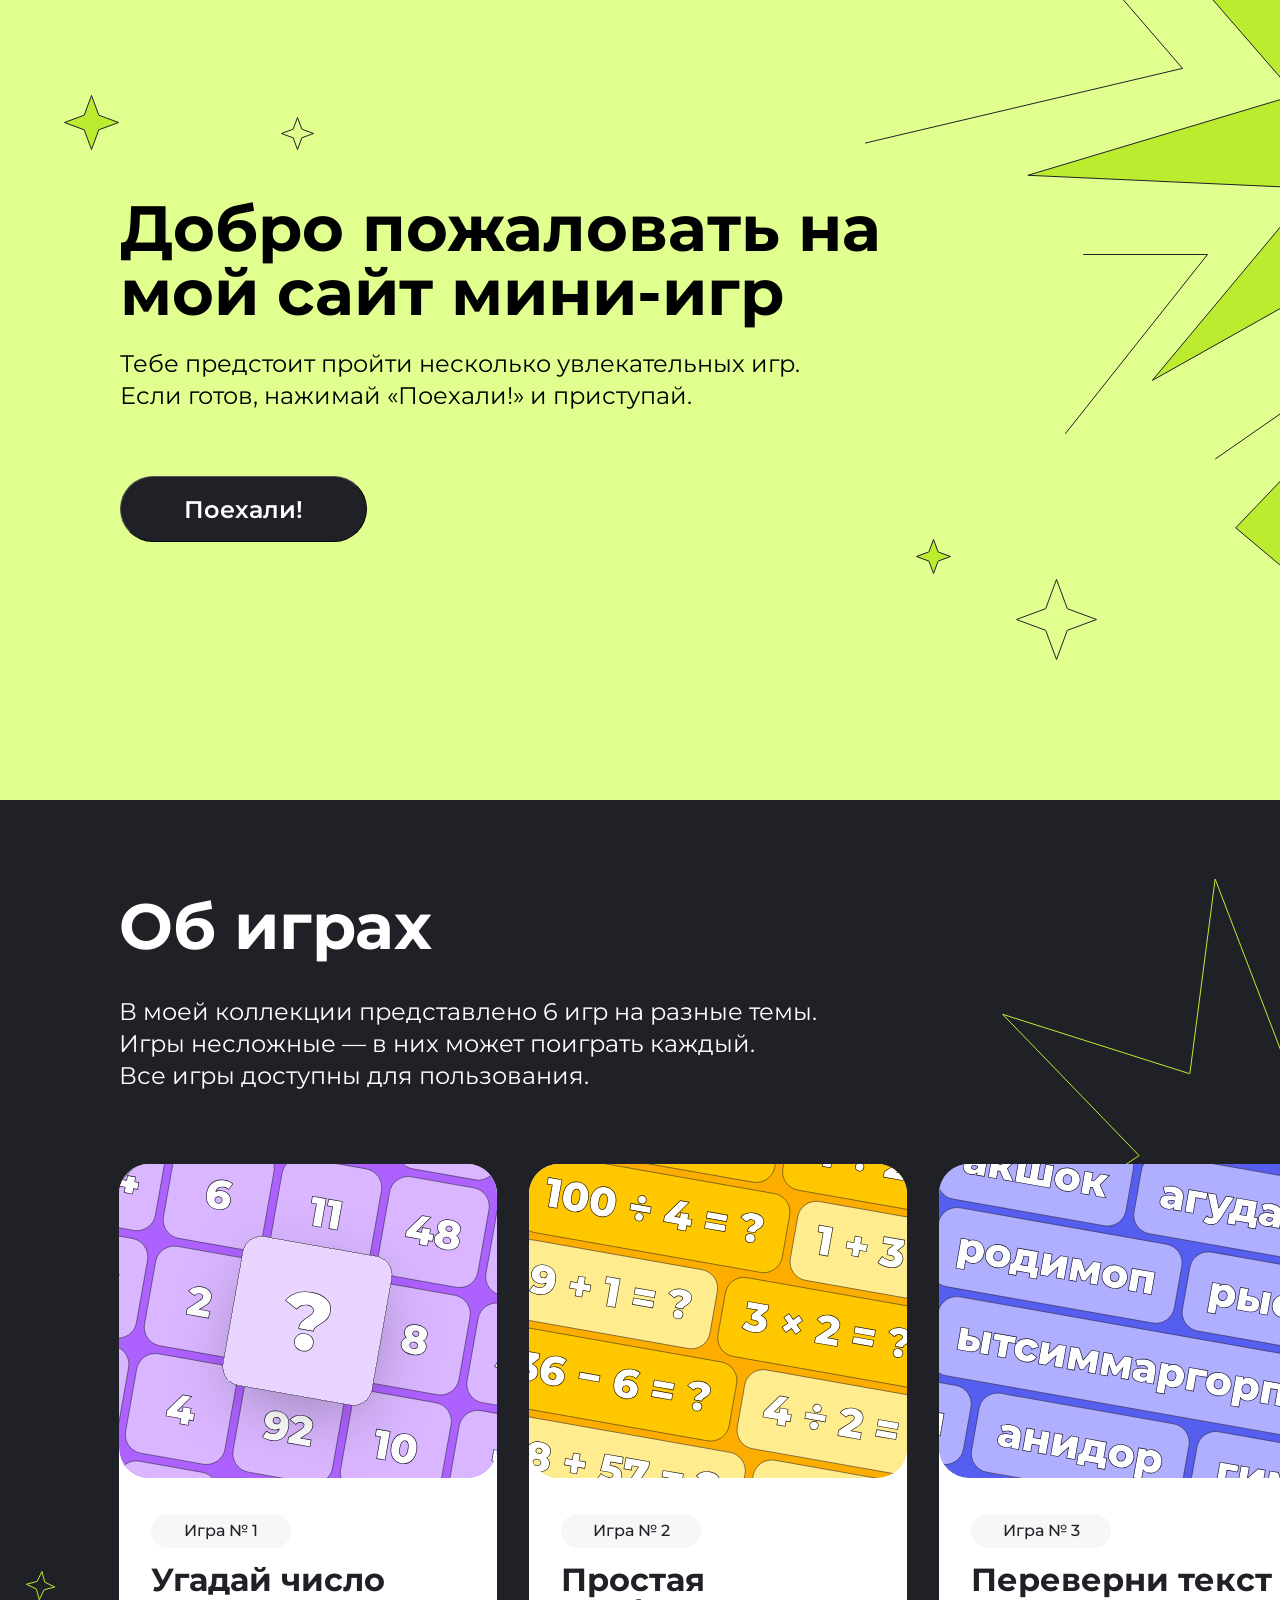
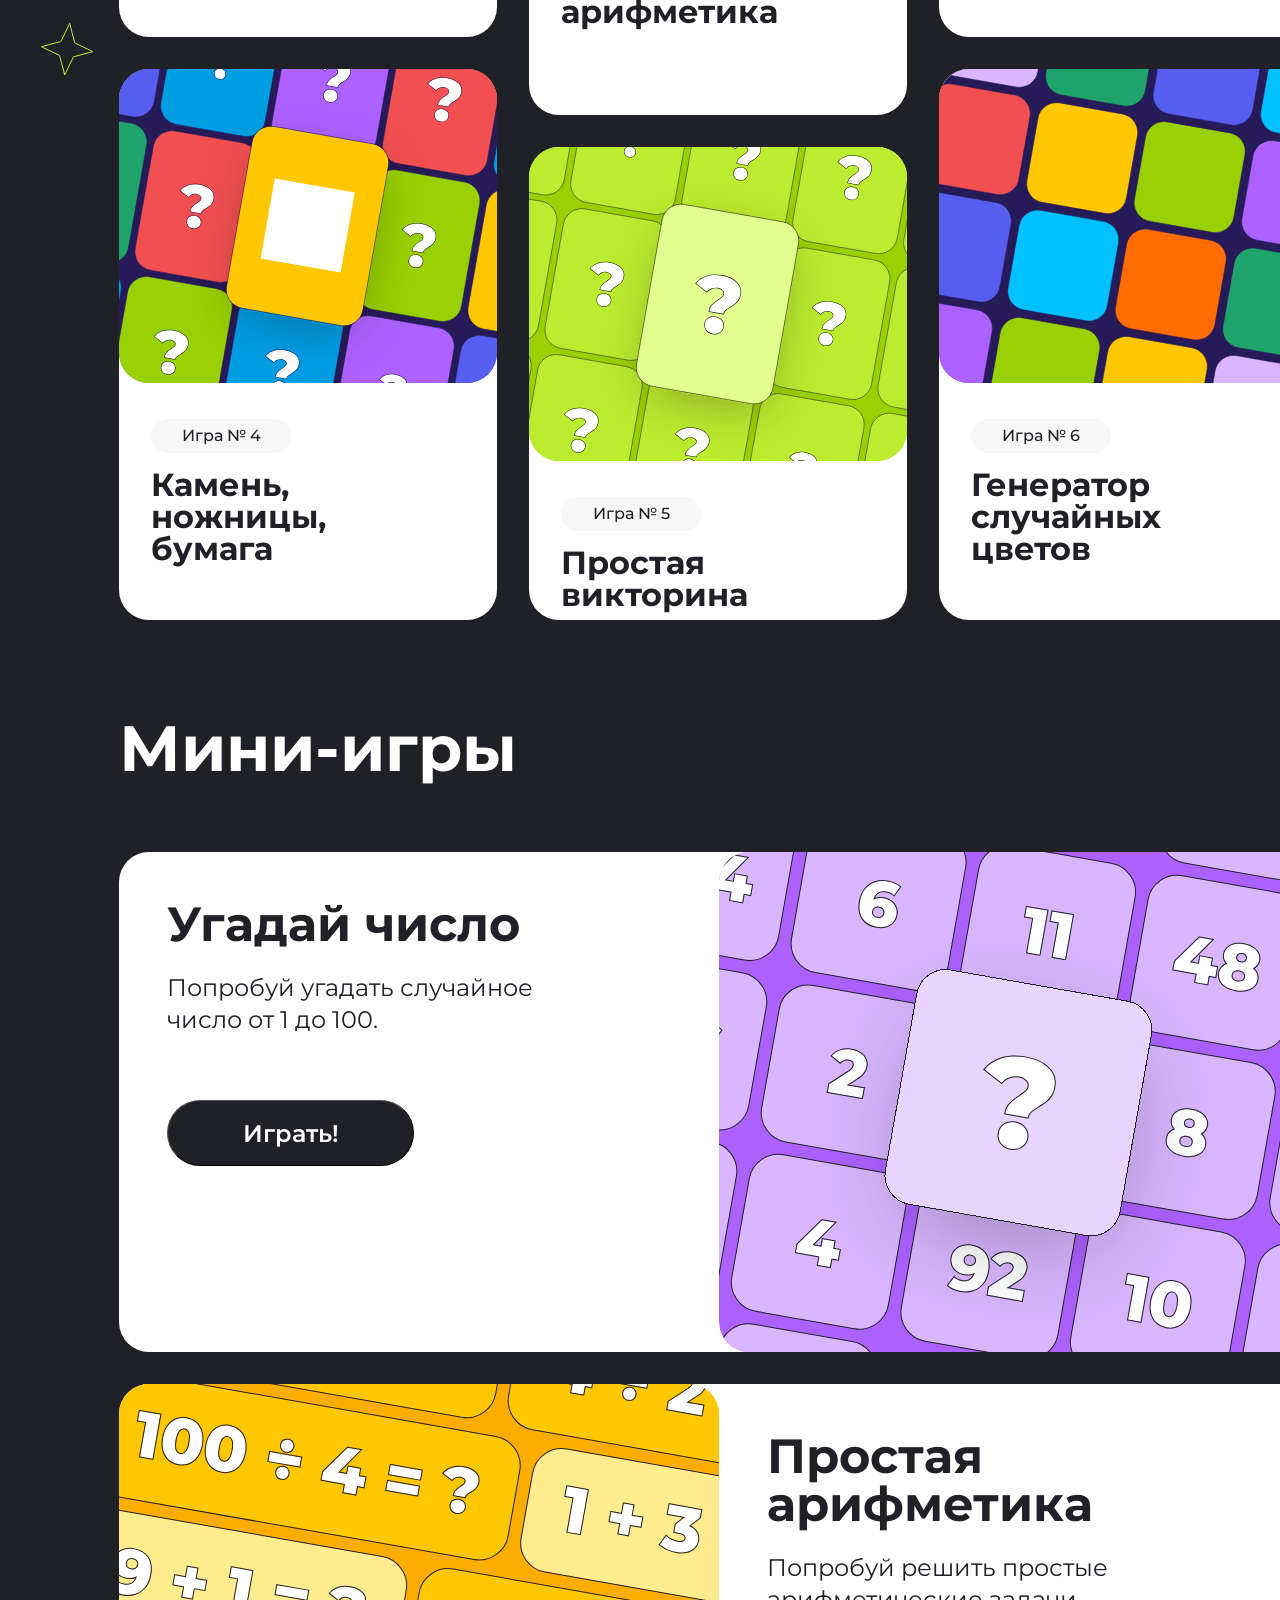
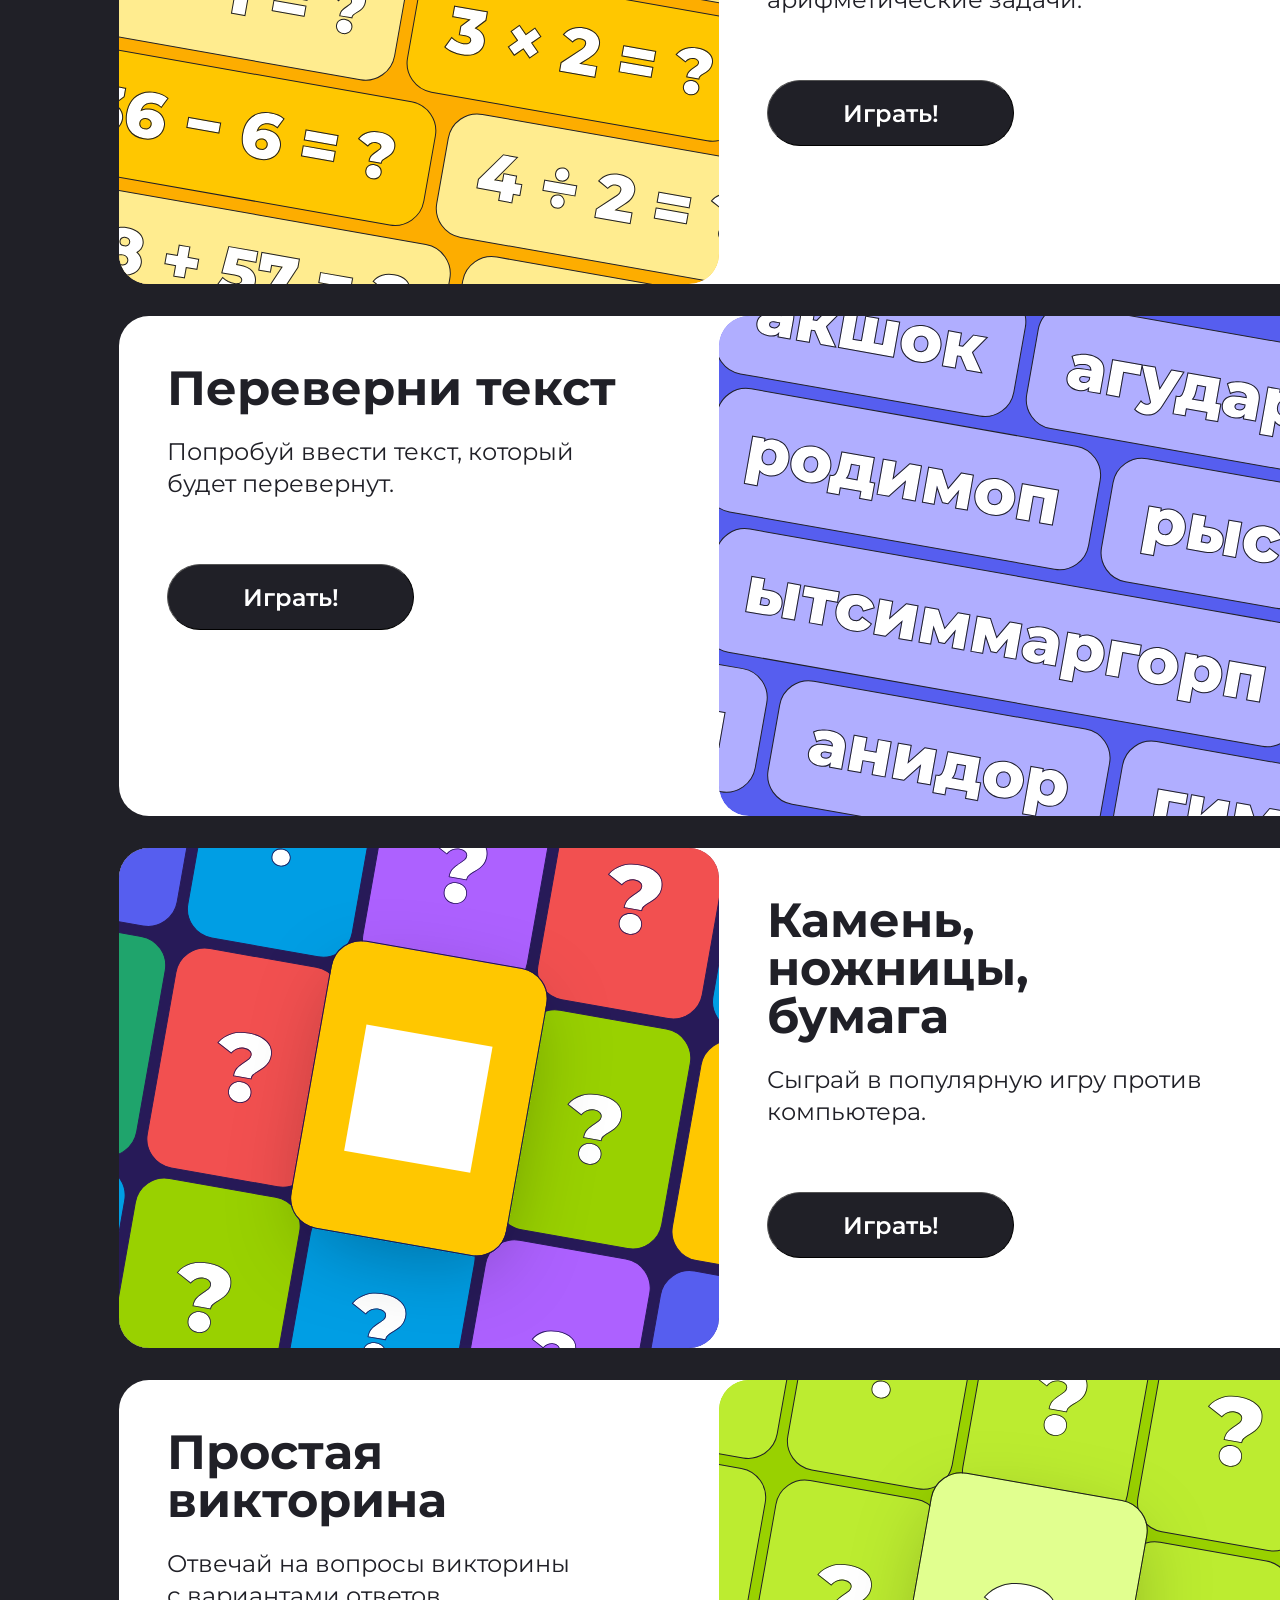
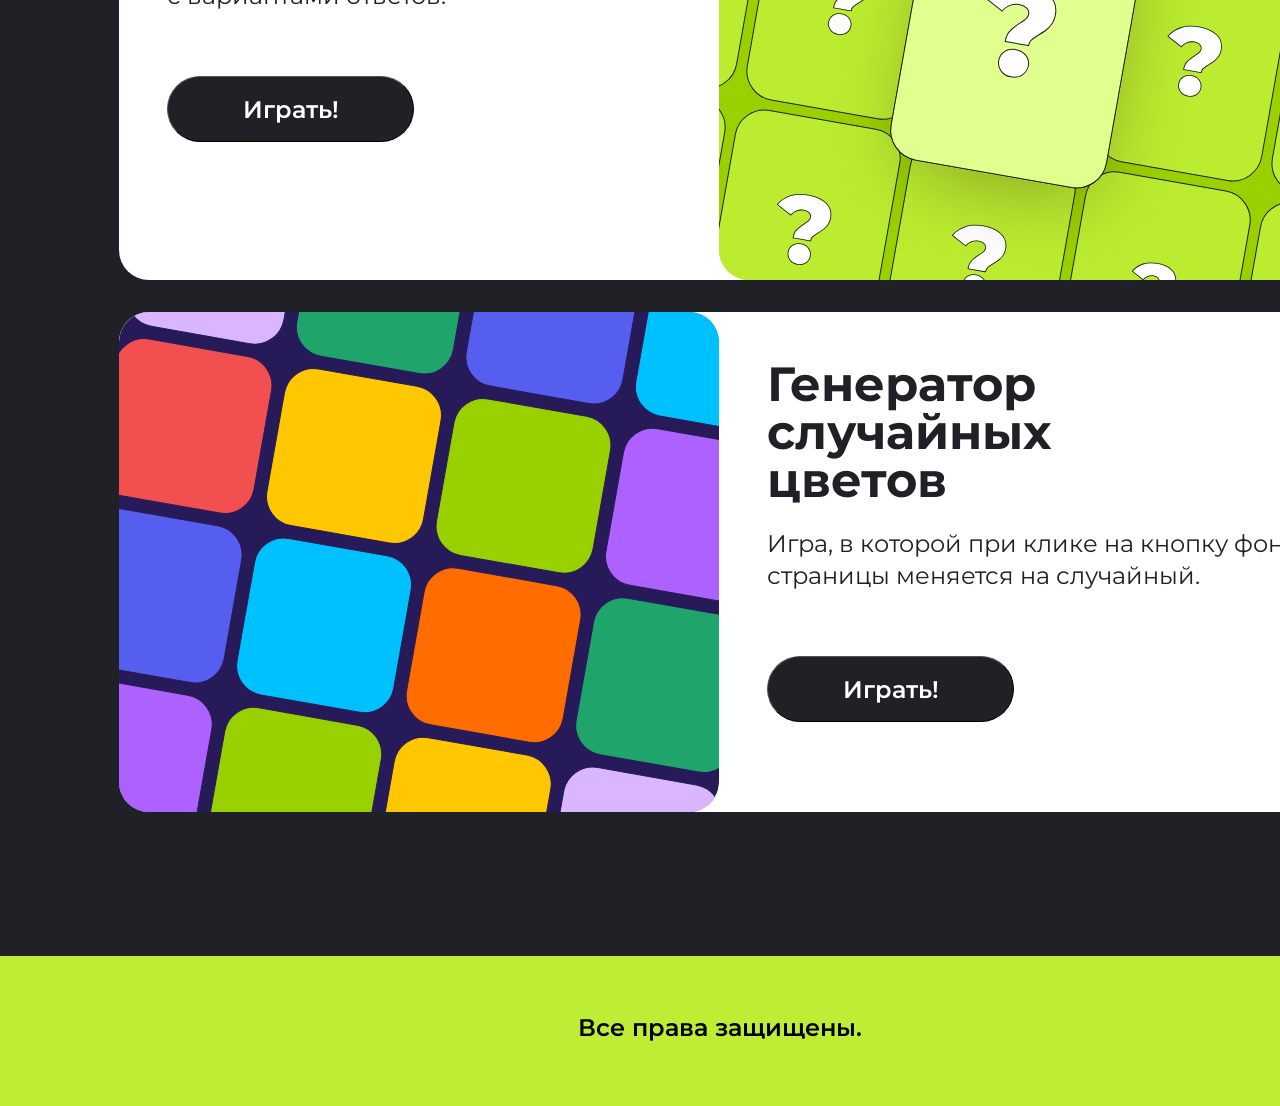
==== index.html @ 979ec24c "игры" ====
<!DOCTYPE html>
<html lang="en">

<head>
    <meta charset="UTF-8">
    <meta name="viewport" content="width=device-width, initial-scale=1.0">
    <title>Homework</title>
    <link rel="stylesheet" href="style.css">
    <link rel="preconnect" href="https://fonts.googleapis.com">
    <link rel="preconnect" href="https://fonts.gstatic.com" crossorigin>
    <link href="https://fonts.googleapis.com/css2?family=Montserrat:ital,wght@0,100..900;1,100..900&display=swap"
        rel="stylesheet">
</head>

<body>
    <section class="header">
        <article class="header__stars">
            <svg style="padding-left: 63px; padding-top: 94px;" width="57" height="57" viewBox="0 0 57 57" fill="none"
                xmlns="http://www.w3.org/2000/svg">
                <path
                    d="M35.7285 20.9756L35.8086 21.1914L36.0244 21.2715L55.5586 28.5L36.0244 35.7285L35.8086 35.8086L35.7285 36.0244L28.5 55.5586L21.2715 36.0244L21.1914 35.8086L20.9756 35.7285L1.44043 28.5L20.9756 21.2715L21.1914 21.1914L21.2715 20.9756L28.5 1.44043L35.7285 20.9756Z"
                    fill="#BCEC30" stroke="#202027" />
            </svg>

            <svg style="padding-top: 69px; padding-left: 156px;" width="35" height="35" viewBox="0 0 35 35" fill="none"
                xmlns="http://www.w3.org/2000/svg">
                <path
                    d="M21.7578 12.9473L21.8379 13.1621L22.0527 13.2422L33.5586 17.5L22.0527 21.7578L21.8379 21.8379L21.7578 22.0527L17.5 33.5586L13.2422 22.0527L13.1621 21.8379L12.9473 21.7578L1.44043 17.5L12.9473 13.2422L13.1621 13.1621L13.2422 12.9473L17.5 1.44043L21.7578 12.9473Z"
                    stroke="#202027" />
            </svg>

            <svg style="position:absolute; margin-top: -10px; margin-left: 550px;" width="319" height="154"
                viewBox="0 0 319 154" fill="none" xmlns="http://www.w3.org/2000/svg">
                <path d="M241.293 -10L317.5 78.3799L0.5 153" stroke="#202027" stroke-linecap="round" />
            </svg>

            <svg style="position: absolute; margin-left: 710px;" width="413" height="528" viewBox="0 0 413 528"
                fill="none" xmlns="http://www.w3.org/2000/svg">
                <path
                    d="M533.96 48.4061C543.388 51.031 805.793 161.965 805.793 161.965L527.388 191.848L703.271 417.66L455.314 263.412L430.049 524.856L360.161 249.531L127.215 380.493L287.683 188.266L2.90706 175.289L270.58 95.0267L71.6813 -134.041L351.313 -2.49639L415.308 -256.31L444.045 -1.9517L698.758 -177.398L533.96 48.4061Z"
                    fill="#BCEC30" stroke="#202027" stroke-miterlimit="10" stroke-linecap="round" />
            </svg>

            <svg style="position: absolute; margin-left: 750px; margin-top: 254px;" width="144" height="180"
                viewBox="0 0 144 180" fill="none" xmlns="http://www.w3.org/2000/svg">
                <path d="M18.5824 0.5H142.5L0.5 179.5" stroke="#202027" stroke-linecap="round" />
            </svg>

            <svg style="position: absolute; margin-top: 379px; margin-left: 900px;" width="216" height="420"
                viewBox="0 0 216 420" fill="none" xmlns="http://www.w3.org/2000/svg">
                <path d="M0.5 79.8677L114.26 0.822235L220.382 418.822" stroke="#202027" stroke-linecap="round" />
            </svg>

            <svg style="position: absolute; margin-top: 468px; margin-left: 920px;" width="82" height="129"
                viewBox="0 0 82 129" fill="none" xmlns="http://www.w3.org/2000/svg">
                <path d="M56.8884 1.04858L0.729492 59.8133L80.7295 127.049L56.8884 1.04858Z" fill="#BCEC30"
                    stroke="#202027" stroke-linecap="round" />
            </svg>

            <svg style="position: absolute; margin-top: 538px; margin-left: 600px;" width="37" height="37"
                viewBox="0 0 37 37" fill="none" xmlns="http://www.w3.org/2000/svg">
                <path
                    d="M23.0273 13.6768L23.1074 13.8926L23.3232 13.9727L35.5586 18.5L23.3232 23.0273L23.1074 23.1074L23.0273 23.3232L18.5 35.5586L13.9727 23.3232L13.8926 23.1074L13.6768 23.0273L1.44043 18.5L13.6768 13.9727L13.8926 13.8926L13.9727 13.6768L18.5 1.44043L23.0273 13.6768Z"
                    fill="#BCEC30" stroke="#202027" />
            </svg>

            <svg style="position: absolute; margin-top: 578px; margin-left: 700px;" width="83" height="83"
                viewBox="0 0 83 83" fill="none" xmlns="http://www.w3.org/2000/svg">
                <path
                    d="M52.2402 30.4648L52.3193 30.6807L52.5352 30.7598L81.5586 41.5L52.5352 52.2402L52.3193 52.3193L52.2402 52.5352L41.5 81.5586L30.7598 52.5352L30.6807 52.3193L30.4648 52.2402L1.44043 41.5L30.4648 30.7598L30.6807 30.6807L30.7598 30.4648L41.5 1.44043L52.2402 30.4648Z"
                    stroke="#202027" />
            </svg>

            <svg style="position: absolute; margin-top: 663px; margin-left: 1020px;" width="35" height="125"
                viewBox="0 0 35 125" fill="none" xmlns="http://www.w3.org/2000/svg">
                <path d="M0.5 0.500122L34.5 124.5" stroke="#202027" stroke-linecap="round" />
            </svg>
        </article>
        <h1 class="header__welc center">Добро пожаловать на мой сайт мини-игр</h1>
        <p class="header__desc center">Тебе предстоит пройти несколько увлекательных игр. Если готов, нажимай «Поехали!»
            и
            приступай.</p>
        <a href="#games" class="header__btn-link center">
            <button class="header__btn">Поехали!</button>
        </a>
        <!-- <article class="header__footer">
            <p class="header__footer-text">Викторина</p>
            <svg width="36" height="36" viewBox="0 0 36 36" fill="none" xmlns="http://www.w3.org/2000/svg">
                <path d="M18 0L22.8616 13.1384L36 18L22.8616 22.8616L18 36L13.1384 22.8616L0 18L13.1384 13.1384L18 0Z"
                    fill="#202027" />
            </svg>
            <p class="header__footer-text">угадай число</p>
            <svg width="36" height="36" viewBox="0 0 36 36" fill="none" xmlns="http://www.w3.org/2000/svg">
                <path d="M18 0L22.8616 13.1384L36 18L22.8616 22.8616L18 36L13.1384 22.8616L0 18L13.1384 13.1384L18 0Z"
                    fill="#202027" />
            </svg>
            <p class="header__footer-text">Переверни текст</p>
            <svg width="36" height="36" viewBox="0 0 36 36" fill="none" xmlns="http://www.w3.org/2000/svg">
                <path d="M18 0L22.8616 13.1384L36 18L22.8616 22.8616L18 36L13.1384 22.8616L0 18L13.1384 13.1384L18 0Z"
                    fill="#202027" />
            </svg>
            <p class="header__footer-text">Простая арифметика</p>
            <svg width="36" height="36" viewBox="0 0 36 36" fill="none" xmlns="http://www.w3.org/2000/svg">
                <path d="M18 0L22.8616 13.1384L36 18L22.8616 22.8616L18 36L13.1384 22.8616L0 18L13.1384 13.1384L18 0Z"
                    fill="#202027" />
            </svg>
            <p class="header__footer-text">Камень, ножницы, бумага</p>
            <svg width="36" height="36" viewBox="0 0 36 36" fill="none" xmlns="http://www.w3.org/2000/svg">
                <path d="M18 0L22.8616 13.1384L36 18L22.8616 22.8616L18 36L13.1384 22.8616L0 18L13.1384 13.1384L18 0Z"
                    fill="#202027" />
            </svg>
            <p class="header__footer-text">Генератор случайных цветов</p>
            <svg width="36" height="36" viewBox="0 0 36 36" fill="none" xmlns="http://www.w3.org/2000/svg">
                <path d="M18 0L22.8616 13.1384L36 18L22.8616 22.8616L18 36L13.1384 22.8616L0 18L13.1384 13.1384L18 0Z"
                    fill="#202027" />
            </svg>
        </article>  -->
    </section>

    <section id="games" class="games">
        <h2 class="games__heading">Об играх</h2>
        <p class="games__description">В моей коллекции представлено 6 игр на разные темы.<br>Игры несложные — в них
            может поиграть каждый.<br>
            Все игры доступны для пользования.</p>
        <section class="games__cards">
            <div class="games__cards-position">
                <a href="#" style="text-decoration: none; color: #202027;">
                    <article id="games-1" class="games__cards-one">
                        <svg width="378" height="314" viewBox="0 0 378 314" fill="none"
                            xmlns="http://www.w3.org/2000/svg">
                            <g clip-path="url(#clip0_18933_302)">
                                <rect width="378" height="314" rx="30" fill="#AD61FF" />
                                <rect x="0.202599" y="0.28958" width="100.967" height="100.967" rx="18.775"
                                    transform="matrix(0.984808 0.173648 -0.174411 0.984673 185.125 -117.108)"
                                    fill="#D9B6FF" />
                                <rect x="0.202599" y="0.28958" width="100.967" height="100.967" rx="18.775"
                                    transform="matrix(0.984808 0.173648 -0.174411 0.984673 185.125 -117.108)"
                                    stroke="#202027" stroke-width="0.5" />
                                <rect x="0.202599" y="0.28958" width="100.967" height="100.967" rx="18.775"
                                    transform="matrix(0.984808 0.173648 -0.174411 0.984673 292.621 -98.1532)"
                                    fill="#D9B6FF" />
                                <rect x="0.202599" y="0.28958" width="100.967" height="100.967" rx="18.775"
                                    transform="matrix(0.984808 0.173648 -0.174411 0.984673 292.621 -98.1532)"
                                    stroke="#202027" stroke-width="0.5" />
                                <rect x="0.202599" y="0.28958" width="100.967" height="100.967" rx="18.775"
                                    transform="matrix(0.984808 0.173648 -0.174411 0.984673 -48.8102 -47.5975)"
                                    fill="#D9B6FF" />
                                <rect x="0.202599" y="0.28958" width="100.967" height="100.967" rx="18.775"
                                    transform="matrix(0.984808 0.173648 -0.174411 0.984673 -48.8102 -47.5975)"
                                    stroke="#202027" stroke-width="0.5" />
                                <mask id="path-5-outside-1_18933_302" maskUnits="userSpaceOnUse" x="-38.5202"
                                    y="-9.01268" width="62.5256" height="40.5965" fill="black">
                                    <rect fill="white" x="-38.5202" y="-9.01268" width="62.5256" height="40.5965" />
                                    <path
                                        d="M-9.57783 20.0776L-13.7347 19.3446L-14.6833 24.6998L-22.3975 23.3396L-21.4489 17.9844L-36.2379 15.3767L-35.3247 10.2212L-19.6807 -5.03028L-11.4868 -3.58548L-25.7735 10.7514L-20.0978 11.7522L-19.2554 6.99642L-11.781 8.31436L-12.6234 13.0701L-8.46647 13.8031L-9.57783 20.0776ZM18.409 25.0124L14.2521 24.2794L13.3036 29.6347L5.58936 28.2745L6.53791 22.9192L-8.25101 20.3115L-7.33785 15.1561L8.30616 -0.095439L16.5 1.34936L2.21335 15.6863L7.8891 16.687L8.73147 11.9313L16.2059 13.2492L15.3635 18.005L19.5204 18.738L18.409 25.0124Z" />
                                </mask>
                                <path
                                    d="M-9.57783 20.0776L-13.7347 19.3446L-14.6833 24.6998L-22.3975 23.3396L-21.4489 17.9844L-36.2379 15.3767L-35.3247 10.2212L-19.6807 -5.03028L-11.4868 -3.58548L-25.7735 10.7514L-20.0978 11.7522L-19.2554 6.99642L-11.781 8.31436L-12.6234 13.0701L-8.46647 13.8031L-9.57783 20.0776ZM18.409 25.0124L14.2521 24.2794L13.3036 29.6347L5.58936 28.2745L6.53791 22.9192L-8.25101 20.3115L-7.33785 15.1561L8.30616 -0.095439L16.5 1.34936L2.21335 15.6863L7.8891 16.687L8.73147 11.9313L16.2059 13.2492L15.3635 18.005L19.5204 18.738L18.409 25.0124Z"
                                    fill="white" />
                                <path
                                    d="M-9.57783 20.0776L-9.68844 20.702L-9.0639 20.8121L-8.9533 20.1877L-9.57783 20.0776ZM-13.7347 19.3446L-13.6241 18.7201L-14.2486 18.61L-14.3592 19.2345L-13.7347 19.3446ZM-14.6833 24.6998L-14.7939 25.3243L-14.1693 25.4344L-14.0587 24.81L-14.6833 24.6998ZM-22.3975 23.3396L-23.022 23.2295L-23.1326 23.8539L-22.5081 23.9641L-22.3975 23.3396ZM-21.4489 17.9844L-20.8244 18.0945L-20.7138 17.47L-21.3383 17.3599L-21.4489 17.9844ZM-36.2379 15.3767L-36.8624 15.2666L-36.973 15.891L-36.3485 16.0011L-36.2379 15.3767ZM-35.3247 10.2212L-35.7673 9.76744L-35.9136 9.91004L-35.9492 10.1111L-35.3247 10.2212ZM-19.6807 -5.03028L-19.5701 -5.65472L-19.8904 -5.7112L-20.1233 -5.48408L-19.6807 -5.03028ZM-11.4868 -3.58548L-11.0377 -3.13812L-10.1798 -3.99897L-11.3762 -4.20992L-11.4868 -3.58548ZM-25.7735 10.7514L-26.2227 10.3041L-27.0805 11.1649L-25.8841 11.3759L-25.7735 10.7514ZM-20.0978 11.7522L-20.2084 12.3767L-19.5838 12.4868L-19.4732 11.8623L-20.0978 11.7522ZM-19.2554 6.99642L-19.1448 6.37198L-19.7693 6.26185L-19.8799 6.8863L-19.2554 6.99642ZM-11.781 8.31436L-11.1564 8.42448L-11.0458 7.80004L-11.6704 7.68991L-11.781 8.31436ZM-12.6234 13.0701L-13.2479 12.96L-13.3585 13.5845L-12.734 13.6946L-12.6234 13.0701ZM-8.46647 13.8031L-7.84193 13.9132L-7.73133 13.2888L-8.35586 13.1787L-8.46647 13.8031ZM-9.46722 19.4531L-13.6241 18.7201L-13.8453 19.969L-9.68844 20.702L-9.46722 19.4531ZM-14.3592 19.2345L-15.3078 24.5897L-14.0587 24.81L-13.1102 19.4547L-14.3592 19.2345ZM-14.5727 24.0754L-22.2869 22.7152L-22.5081 23.9641L-14.7939 25.3243L-14.5727 24.0754ZM-21.773 23.4497L-20.8244 18.0945L-22.0735 17.8742L-23.022 23.2295L-21.773 23.4497ZM-21.3383 17.3599L-36.1273 14.7522L-36.3485 16.0011L-21.5595 18.6088L-21.3383 17.3599ZM-35.6133 15.4868L-34.7002 10.3314L-35.9492 10.1111L-36.8624 15.2666L-35.6133 15.4868ZM-34.8821 10.6751L-19.238 -4.57647L-20.1233 -5.48408L-35.7673 9.76744L-34.8821 10.6751ZM-19.7913 -4.40583L-11.5974 -2.96103L-11.3762 -4.20992L-19.5701 -5.65472L-19.7913 -4.40583ZM-11.936 -4.03283L-26.2227 10.3041L-25.3243 11.1988L-11.0377 -3.13812L-11.936 -4.03283ZM-25.8841 11.3759L-20.2084 12.3767L-19.9871 11.1278L-25.6629 10.127L-25.8841 11.3759ZM-19.4732 11.8623L-18.6308 7.10654L-19.8799 6.8863L-20.7223 11.6421L-19.4732 11.8623ZM-19.366 7.62087L-11.8916 8.93881L-11.6704 7.68991L-19.1448 6.37198L-19.366 7.62087ZM-12.4055 8.20424L-13.2479 12.96L-11.9988 13.1803L-11.1564 8.42448L-12.4055 8.20424ZM-12.734 13.6946L-8.57707 14.4276L-8.35586 13.1787L-12.5127 12.4457L-12.734 13.6946ZM-9.091 13.693L-10.2024 19.9674L-8.9533 20.1877L-7.84193 13.9132L-9.091 13.693ZM18.409 25.0124L18.2984 25.6368L18.9229 25.747L19.0336 25.1225L18.409 25.0124ZM14.2521 24.2794L14.3627 23.655L13.7382 23.5449L13.6276 24.1693L14.2521 24.2794ZM13.3036 29.6347L13.193 30.2591L13.8175 30.3693L13.9281 29.7448L13.3036 29.6347ZM5.58936 28.2745L4.96483 28.1643L4.85422 28.7888L5.47875 28.8989L5.58936 28.2745ZM6.53791 22.9192L7.16244 23.0293L7.27305 22.4049L6.64852 22.2948L6.53791 22.9192ZM-8.25101 20.3115L-8.87554 20.2014L-8.98615 20.8258L-8.36162 20.936L-8.25101 20.3115ZM-7.33785 15.1561L-7.78049 14.7023L-7.92677 14.8449L-7.96239 15.046L-7.33785 15.1561ZM8.30616 -0.0954392L8.41677 -0.719886L8.09648 -0.776361L7.86352 -0.549246L8.30616 -0.0954392ZM16.5 1.34936L16.9492 1.79671L17.807 0.935869L16.6106 0.724913L16.5 1.34936ZM2.21335 15.6863L1.76418 15.2389L0.90635 16.0997L2.10274 16.3107L2.21335 15.6863ZM7.8891 16.687L7.77849 17.3115L8.40302 17.4216L8.51363 16.7972L7.8891 16.687ZM8.73147 11.9313L8.84207 11.3068L8.21754 11.1967L8.10693 11.8211L8.73147 11.9313ZM16.2059 13.2492L16.8304 13.3593L16.941 12.7349L16.3165 12.6248L16.2059 13.2492ZM15.3635 18.005L14.739 17.8949L14.6284 18.5193L15.2529 18.6294L15.3635 18.005ZM19.5204 18.738L20.1449 18.8481L20.2555 18.2236L19.631 18.1135L19.5204 18.738ZM18.5196 24.3879L14.3627 23.655L14.1415 24.9039L18.2984 25.6368L18.5196 24.3879ZM13.6276 24.1693L12.679 29.5246L13.9281 29.7448L14.8767 24.3895L13.6276 24.1693ZM13.4142 29.0102L5.69996 27.65L5.47875 28.8989L13.193 30.2591L13.4142 29.0102ZM6.21389 28.3846L7.16244 23.0293L5.91338 22.8091L4.96483 28.1643L6.21389 28.3846ZM6.64852 22.2948L-8.14041 19.6871L-8.36162 20.936L6.42731 23.5436L6.64852 22.2948ZM-7.62648 20.4216L-6.71332 15.2662L-7.96239 15.046L-8.87554 20.2014L-7.62648 20.4216ZM-6.89521 15.6099L8.7488 0.358369L7.86352 -0.549246L-7.78049 14.7023L-6.89521 15.6099ZM8.19556 0.529008L16.3894 1.97381L16.6106 0.724913L8.41677 -0.719886L8.19556 0.529008ZM16.0509 0.902007L1.76418 15.2389L2.66251 16.1336L16.9492 1.79671L16.0509 0.902007ZM2.10274 16.3107L7.77849 17.3115L7.9997 16.0626L2.32395 15.0618L2.10274 16.3107ZM8.51363 16.7972L9.356 12.0414L8.10693 11.8211L7.26456 16.5769L8.51363 16.7972ZM8.62086 12.5557L16.0953 13.8736L16.3165 12.6248L8.84207 11.3068L8.62086 12.5557ZM15.5813 13.1391L14.739 17.8949L15.988 18.1151L16.8304 13.3593L15.5813 13.1391ZM15.2529 18.6294L19.4098 19.3624L19.631 18.1135L15.4741 17.3805L15.2529 18.6294ZM18.8958 18.6278L17.7845 24.9023L19.0336 25.1225L20.1449 18.8481L18.8958 18.6278Z"
                                    fill="#202027" mask="url(#path-5-outside-1_18933_302)" />
                                <rect x="0.202599" y="0.28958" width="100.967" height="100.967" rx="18.775"
                                    transform="matrix(0.984808 0.173648 -0.174411 0.984673 58.6869 -28.6429)"
                                    fill="#D9B6FF" />
                                <rect x="0.202599" y="0.28958" width="100.967" height="100.967" rx="18.775"
                                    transform="matrix(0.984808 0.173648 -0.174411 0.984673 58.6869 -28.6429)"
                                    stroke="#202027" stroke-width="0.5" />
                                <mask id="path-8-outside-2_18933_302" maskUnits="userSpaceOnUse" x="84.5597" y="12.7203"
                                    width="31.1861" height="36.0244" fill="black">
                                    <rect fill="white" x="84.5597" y="12.7203" width="31.1861" height="36.0244" />
                                    <path
                                        d="M103.065 27.0811C104.824 27.3912 106.37 28.0485 107.704 29.0529C109.042 30.0307 110.017 31.2742 110.629 32.7833C111.272 34.2705 111.441 35.88 111.134 37.6118C110.799 39.5035 110.009 41.0951 108.763 42.3866C107.549 43.6562 106.032 44.5426 104.211 45.0459C102.422 45.5272 100.502 45.587 98.4503 45.2252C94.4533 44.5204 91.5056 42.7781 89.6074 39.9981C87.7091 37.218 87.154 33.6033 87.9421 29.154C88.5084 25.9568 89.6074 23.3206 91.239 21.2454C92.902 19.1483 94.9588 17.6976 97.4095 16.8934C99.8602 16.0891 102.564 15.9478 105.522 16.4693C107.121 16.7512 108.609 17.1922 109.987 17.7923C111.364 18.3924 112.5 19.1147 113.395 19.9593L109.512 25.1269C108.323 23.9281 106.689 23.1455 104.611 22.779C102.586 22.4219 100.848 22.6924 99.397 23.5906C97.9464 24.4888 96.9415 25.9738 96.3821 28.0457C98.2263 26.9422 100.454 26.6207 103.065 27.0811ZM98.9687 39.5056C100.088 39.703 101.051 39.543 101.857 39.0257C102.689 38.5132 103.202 37.7107 103.396 36.6183C103.585 35.5526 103.376 34.6366 102.77 33.8703C102.19 33.1087 101.328 32.6269 100.182 32.4249C99.0359 32.2228 98.0443 32.3914 97.2068 32.9306C96.3741 33.4432 95.8634 34.2324 95.6746 35.2981C95.4906 36.3372 95.686 37.2508 96.2608 38.0391C96.867 38.8053 97.7696 39.2942 98.9687 39.5056Z" />
                                </mask>
                                <path
                                    d="M103.065 27.0811C104.824 27.3912 106.37 28.0485 107.704 29.0529C109.042 30.0307 110.017 31.2742 110.629 32.7833C111.272 34.2705 111.441 35.88 111.134 37.6118C110.799 39.5035 110.009 41.0951 108.763 42.3866C107.549 43.6562 106.032 44.5426 104.211 45.0459C102.422 45.5272 100.502 45.587 98.4503 45.2252C94.4533 44.5204 91.5056 42.7781 89.6074 39.9981C87.7091 37.218 87.154 33.6033 87.9421 29.154C88.5084 25.9568 89.6074 23.3206 91.239 21.2454C92.902 19.1483 94.9588 17.6976 97.4095 16.8934C99.8602 16.0891 102.564 15.9478 105.522 16.4693C107.121 16.7512 108.609 17.1922 109.987 17.7923C111.364 18.3924 112.5 19.1147 113.395 19.9593L109.512 25.1269C108.323 23.9281 106.689 23.1455 104.611 22.779C102.586 22.4219 100.848 22.6924 99.397 23.5906C97.9464 24.4888 96.9415 25.9738 96.3821 28.0457C98.2263 26.9422 100.454 26.6207 103.065 27.0811ZM98.9687 39.5056C100.088 39.703 101.051 39.543 101.857 39.0257C102.689 38.5132 103.202 37.7107 103.396 36.6183C103.585 35.5526 103.376 34.6366 102.77 33.8703C102.19 33.1087 101.328 32.6269 100.182 32.4249C99.0359 32.2228 98.0443 32.3914 97.2068 32.9306C96.3741 33.4432 95.8634 34.2324 95.6746 35.2981C95.4906 36.3372 95.686 37.2508 96.2608 38.0391C96.867 38.8053 97.7696 39.2942 98.9687 39.5056Z"
                                    fill="white" />
                                <path
                                    d="M107.704 29.0529L107.322 29.5595L107.329 29.565L107.704 29.0529ZM110.629 32.7833L110.041 33.0219L110.044 33.0287L110.047 33.0354L110.629 32.7833ZM108.763 42.3866L108.307 41.9467L108.305 41.9486L108.763 42.3866ZM104.211 45.0459L104.376 45.6582L104.38 45.657L104.211 45.0459ZM89.6074 39.9981L90.1313 39.6403V39.6403L89.6074 39.9981ZM91.239 21.2454L90.7421 20.8518L90.7405 20.8538L91.239 21.2454ZM109.987 17.7923L110.24 17.211V17.211L109.987 17.7923ZM113.395 19.9593L113.902 20.34L114.242 19.8869L113.831 19.4982L113.395 19.9593ZM109.512 25.1269L109.061 25.5735L109.578 26.0943L110.019 25.5075L109.512 25.1269ZM99.397 23.5906L99.0634 23.0516V23.0516L99.397 23.5906ZM96.3821 28.0457L95.7698 27.8809L95.3609 29.3956L96.7076 28.5898L96.3821 28.0457ZM101.857 39.0257L101.524 38.4858L101.514 38.4922L101.857 39.0257ZM102.77 33.8703L102.265 34.2545L102.272 34.2639L102.77 33.8703ZM97.2068 32.9306L97.5392 33.4706L97.55 33.4636L97.2068 32.9306ZM96.2608 38.0391L95.7482 38.4129L95.7555 38.4229L95.7632 38.4326L96.2608 38.0391ZM102.955 27.7056C104.622 27.9996 106.074 28.6193 107.322 29.5595L108.086 28.5464C106.667 27.4777 105.026 26.7829 103.176 26.4567L102.955 27.7056ZM107.329 29.565C108.574 30.4745 109.474 31.624 110.041 33.0219L111.217 32.5447C110.56 30.9244 109.51 29.5869 108.078 28.5409L107.329 29.565ZM110.047 33.0354C110.637 34.3989 110.796 35.8814 110.509 37.5017L111.758 37.722C112.085 35.8787 111.908 34.1421 111.211 32.5313L110.047 33.0354ZM110.509 37.5017C110.195 39.2785 109.458 40.7525 108.307 41.9467L109.22 42.8265C110.559 41.4376 111.403 39.7285 111.758 37.722L110.509 37.5017ZM108.305 41.9486C107.176 43.1292 105.761 43.9596 104.043 44.4348L104.38 45.657C106.302 45.1256 107.922 44.1832 109.221 42.8246L108.305 41.9486ZM104.047 44.4336C102.358 44.888 100.533 44.9485 98.5609 44.6008L98.3397 45.8497C100.471 46.2256 102.487 46.1665 104.376 45.6582L104.047 44.4336ZM98.5609 44.6008C94.695 43.9191 91.914 42.2511 90.1313 39.6403L89.0835 40.3558C91.0972 43.305 94.2116 45.1218 98.3397 45.8497L98.5609 44.6008ZM90.1313 39.6403C88.3548 37.0386 87.7973 33.6076 88.5667 29.2641L87.3176 29.0438C86.5108 33.5991 87.0635 37.3975 89.0835 40.3558L90.1313 39.6403ZM88.5667 29.2641C89.1189 26.1463 90.1837 23.6134 91.7375 21.6371L90.7405 20.8538C89.0311 23.0279 87.898 25.7673 87.3176 29.0438L88.5667 29.2641ZM91.7359 21.6391C93.3247 19.6355 95.2789 18.2598 97.6069 17.4958L97.212 16.2909C94.6386 17.1355 92.4792 18.6611 90.7421 20.8518L91.7359 21.6391ZM97.6069 17.4958C99.943 16.7292 102.54 16.5873 105.412 17.0937L105.633 15.8449C102.589 15.3082 99.7773 15.4491 97.212 16.2909L97.6069 17.4958ZM105.412 17.0937C106.965 17.3677 108.405 17.795 109.733 18.3736L110.24 17.211C108.814 16.5894 107.277 16.1348 105.633 15.8449L105.412 17.0937ZM109.733 18.3736C111.058 18.9507 112.128 19.6359 112.959 20.4205L113.831 19.4982C112.873 18.5936 111.671 17.834 110.24 17.211L109.733 18.3736ZM112.888 19.5787L109.005 24.7463L110.019 25.5075L113.902 20.34L112.888 19.5787ZM109.962 24.6802C108.66 23.3676 106.896 22.538 104.721 22.1545L104.5 23.4034C106.482 23.7529 107.985 24.4886 109.061 25.5735L109.962 24.6802ZM104.721 22.1545C102.576 21.7762 100.673 22.0552 99.0634 23.0516L99.7307 24.1296C101.023 23.3297 102.595 23.0676 104.5 23.4034L104.721 22.1545ZM99.0634 23.0516C97.4428 24.055 96.3598 25.6954 95.7698 27.8809L96.9945 28.2106C97.5231 26.2523 98.4501 24.9225 99.7307 24.1296L99.0634 23.0516ZM96.7076 28.5898C98.3921 27.5818 100.457 27.2652 102.955 27.7056L103.176 26.4567C100.451 25.9762 98.0605 26.3027 96.0567 27.5017L96.7076 28.5898ZM98.8581 40.1301C100.103 40.3496 101.234 40.1784 102.199 39.5593L101.514 38.4922C100.867 38.9077 100.073 39.0563 99.0793 38.8812L98.8581 40.1301ZM102.189 39.5656C103.198 38.9447 103.8 37.9725 104.02 36.7285L102.771 36.5082C102.605 37.4489 102.181 38.0816 101.524 38.4859L102.189 39.5656ZM104.02 36.7285C104.237 35.5058 103.999 34.4012 103.267 33.4768L102.272 34.2639C102.753 34.872 102.932 35.5995 102.771 36.5082L104.02 36.7285ZM103.275 33.4862C102.579 32.5717 101.56 32.0239 100.292 31.8004L100.071 33.0493C101.096 33.2299 101.802 33.6458 102.265 34.2545L103.275 33.4862ZM100.292 31.8004C99.0175 31.5756 97.8579 31.7575 96.8637 32.3976L97.55 33.4636C98.2307 33.0253 99.0543 32.87 100.071 33.0493L100.292 31.8004ZM96.8746 32.3908C95.87 33.0091 95.2666 33.9653 95.0501 35.188L96.2991 35.4082C96.4601 34.4995 96.8783 33.8773 97.5391 33.4705L96.8746 32.3908ZM95.0501 35.188C94.8387 36.3816 95.0629 37.4732 95.7482 38.4129L96.7734 37.6653C96.309 37.0284 96.1425 36.2928 96.2991 35.4082L95.0501 35.188ZM95.7632 38.4326C96.4878 39.3485 97.5451 39.8986 98.8581 40.1301L99.0793 38.8812C97.9942 38.6899 97.2462 38.2622 96.7584 37.6455L95.7632 38.4326Z"
                                    fill="#202027" mask="url(#path-8-outside-2_18933_302)" />
                                <rect x="0.202599" y="0.28958" width="100.967" height="100.967" rx="18.775"
                                    transform="matrix(0.984808 0.173648 -0.174411 0.984673 166.184 -9.68834)"
                                    fill="#D9B6FF" />
                                <rect x="0.202599" y="0.28958" width="100.967" height="100.967" rx="18.775"
                                    transform="matrix(0.984808 0.173648 -0.174411 0.984673 166.184 -9.68834)"
                                    stroke="#202027" stroke-width="0.5" />
                                <mask id="path-11-outside-3_18933_302" maskUnits="userSpaceOnUse" x="187.307"
                                    y="30.8066" width="36.9206" height="36.0816" fill="black">
                                    <rect fill="white" x="187.307" y="30.8066" width="36.9206" height="36.0816" />
                                    <path
                                        d="M206.822 34.9081L201.867 62.8833L193.953 61.4878L197.825 39.6272L192.629 38.711L193.712 32.5964L206.822 34.9081ZM223.021 37.7644L218.066 65.7396L210.151 64.3441L214.024 42.4835L208.827 41.5673L209.911 35.4527L223.021 37.7644Z" />
                                </mask>
                                <path
                                    d="M206.822 34.9081L201.867 62.8833L193.953 61.4878L197.825 39.6272L192.629 38.711L193.712 32.5964L206.822 34.9081ZM223.021 37.7644L218.066 65.7396L210.151 64.3441L214.024 42.4835L208.827 41.5673L209.911 35.4527L223.021 37.7644Z"
                                    fill="white" />
                                <path
                                    d="M206.822 34.9081L207.446 35.0182L207.557 34.3938L206.932 34.2836L206.822 34.9081ZM201.867 62.8833L201.756 63.5077L202.381 63.6179L202.491 62.9934L201.867 62.8833ZM193.953 61.4878L193.328 61.3777L193.218 62.0022L193.842 62.1123L193.953 61.4878ZM197.825 39.6272L198.449 39.7373L198.56 39.1129L197.935 39.0028L197.825 39.6272ZM192.629 38.711L192.004 38.6009L191.894 39.2253L192.518 39.3354L192.629 38.711ZM193.712 32.5964L193.822 31.972L193.198 31.8618L193.087 32.4863L193.712 32.5964ZM206.197 34.798L201.242 62.7732L202.491 62.9934L207.446 35.0182L206.197 34.798ZM201.977 62.2589L194.063 60.8634L193.842 62.1123L201.756 63.5077L201.977 62.2589ZM194.577 61.598L198.449 39.7373L197.2 39.5171L193.328 61.3777L194.577 61.598ZM197.935 39.0028L192.739 38.0865L192.518 39.3354L197.714 40.2516L197.935 39.0028ZM193.253 38.8211L194.336 32.7065L193.087 32.4863L192.004 38.6009L193.253 38.8211ZM193.601 33.2208L206.711 35.5325L206.932 34.2836L193.822 31.972L193.601 33.2208ZM223.021 37.7644L223.645 37.8745L223.756 37.25L223.131 37.1399L223.021 37.7644ZM218.066 65.7396L217.955 66.364L218.579 66.4742L218.69 65.8497L218.066 65.7396ZM210.151 64.3441L209.527 64.234L209.416 64.8584L210.041 64.9686L210.151 64.3441ZM214.024 42.4835L214.648 42.5936L214.759 41.9692L214.134 41.859L214.024 42.4835ZM208.827 41.5673L208.203 41.4572L208.092 42.0816L208.717 42.1917L208.827 41.5673ZM209.911 35.4527L210.021 34.8282L209.397 34.7181L209.286 35.3426L209.911 35.4527ZM222.396 37.6542L217.441 65.6295L218.69 65.8497L223.645 37.8745L222.396 37.6542ZM218.176 65.1151L210.262 63.7197L210.041 64.9686L217.955 66.364L218.176 65.1151ZM210.776 64.4542L214.648 42.5936L213.399 42.3734L209.527 64.234L210.776 64.4542ZM214.134 41.859L208.938 40.9428L208.717 42.1917L213.913 43.1079L214.134 41.859ZM209.452 41.6774L210.535 35.5628L209.286 35.3426L208.203 41.4572L209.452 41.6774ZM209.8 36.0771L222.91 38.3888L223.131 37.1399L210.021 34.8282L209.8 36.0771Z"
                                    fill="#202027" mask="url(#path-11-outside-3_18933_302)" />
                                <rect x="0.202599" y="0.28958" width="100.967" height="100.967" rx="18.775"
                                    transform="matrix(0.984808 0.173648 -0.174411 0.984673 273.681 9.26625)"
                                    fill="#D9B6FF" />
                                <rect x="0.202599" y="0.28958" width="100.967" height="100.967" rx="18.775"
                                    transform="matrix(0.984808 0.173648 -0.174411 0.984673 273.681 9.26625)"
                                    stroke="#202027" stroke-width="0.5" />
                                <mask id="path-14-outside-4_18933_302" maskUnits="userSpaceOnUse" x="284.289"
                                    y="47.9379" width="60.7304" height="41.2338" fill="black">
                                    <rect fill="white" x="284.289" y="47.9379" width="60.7304" height="41.2338" />
                                    <path
                                        d="M313.343 77.017L309.186 76.284L308.237 81.6393L300.523 80.2791L301.471 74.9238L286.682 72.3161L287.596 67.1607L303.24 51.9092L311.434 53.354L297.147 67.6909L302.823 68.6917L303.665 63.9359L311.139 65.2538L310.297 70.0096L314.454 70.7426L313.343 77.017ZM337.148 71.5295C338.295 72.5011 339.118 73.5941 339.617 74.8086C340.117 76.0232 340.241 77.3365 339.991 78.7485C339.68 80.507 338.9 81.963 337.651 83.1166C336.403 84.2702 334.795 85.0446 332.829 85.4398C330.863 85.8349 328.681 85.8211 326.283 85.3982C323.885 84.9754 321.83 84.2421 320.119 83.1986C318.408 82.155 317.164 80.8779 316.387 79.3672C315.61 77.8565 315.378 76.2219 315.689 74.4635C315.939 73.0514 316.508 71.8603 317.394 70.89C318.28 69.9198 319.429 69.1745 320.84 68.654C319.999 67.8188 319.397 66.8746 319.034 65.8215C318.697 64.7731 318.633 63.6627 318.84 62.4904C319.128 60.8652 319.847 59.522 320.997 58.4609C322.151 57.3731 323.627 56.6442 325.424 56.2741C327.247 55.9088 329.251 55.9187 331.436 56.304C333.621 56.6893 335.494 57.363 337.055 58.325C338.642 59.2918 339.791 60.4836 340.502 61.9002C341.218 63.2903 341.432 64.7979 341.144 66.4231C340.936 67.5954 340.481 68.6141 339.778 69.4793C339.102 70.3492 338.225 71.0326 337.148 71.5295ZM330.452 61.8591C329.466 61.6852 328.62 61.8107 327.912 62.2355C327.21 62.6337 326.776 63.299 326.611 64.2315C326.45 65.1374 326.616 65.9084 327.108 66.5446C327.631 67.1589 328.399 67.5553 329.412 67.7339C330.424 67.9124 331.282 67.8026 331.984 67.4045C332.692 66.9797 333.125 66.3143 333.286 65.4085C333.451 64.476 333.272 63.7026 332.749 63.0883C332.23 62.4474 331.465 62.0376 330.452 61.8591ZM327.267 79.8431C328.546 80.0687 329.613 79.9408 330.467 79.4596C331.353 78.9564 331.891 78.172 332.079 77.1062C332.268 76.0405 332.031 75.1331 331.366 74.3841C330.733 73.6131 329.778 73.1148 328.498 72.8893C327.219 72.6638 326.137 72.8026 325.251 73.3058C324.396 73.787 323.875 74.5605 323.686 75.6262C323.497 76.6919 323.719 77.6103 324.352 78.3813C325.016 79.1303 325.988 79.6176 327.267 79.8431Z" />
                                </mask>
                                <path
                                    d="M313.343 77.017L309.186 76.284L308.237 81.6393L300.523 80.2791L301.471 74.9238L286.682 72.3161L287.596 67.1607L303.24 51.9092L311.434 53.354L297.147 67.6909L302.823 68.6917L303.665 63.9359L311.139 65.2538L310.297 70.0096L314.454 70.7426L313.343 77.017ZM337.148 71.5295C338.295 72.5011 339.118 73.5941 339.617 74.8086C340.117 76.0232 340.241 77.3365 339.991 78.7485C339.68 80.507 338.9 81.963 337.651 83.1166C336.403 84.2702 334.795 85.0446 332.829 85.4398C330.863 85.8349 328.681 85.8211 326.283 85.3982C323.885 84.9754 321.83 84.2421 320.119 83.1986C318.408 82.155 317.164 80.8779 316.387 79.3672C315.61 77.8565 315.378 76.2219 315.689 74.4635C315.939 73.0514 316.508 71.8603 317.394 70.89C318.28 69.9198 319.429 69.1745 320.84 68.654C319.999 67.8188 319.397 66.8746 319.034 65.8215C318.697 64.7731 318.633 63.6627 318.84 62.4904C319.128 60.8652 319.847 59.522 320.997 58.4609C322.151 57.3731 323.627 56.6442 325.424 56.2741C327.247 55.9088 329.251 55.9187 331.436 56.304C333.621 56.6893 335.494 57.363 337.055 58.325C338.642 59.2918 339.791 60.4836 340.502 61.9002C341.218 63.2903 341.432 64.7979 341.144 66.4231C340.936 67.5954 340.481 68.6141 339.778 69.4793C339.102 70.3492 338.225 71.0326 337.148 71.5295ZM330.452 61.8591C329.466 61.6852 328.62 61.8107 327.912 62.2355C327.21 62.6337 326.776 63.299 326.611 64.2315C326.45 65.1374 326.616 65.9084 327.108 66.5446C327.631 67.1589 328.399 67.5553 329.412 67.7339C330.424 67.9124 331.282 67.8026 331.984 67.4045C332.692 66.9797 333.125 66.3143 333.286 65.4085C333.451 64.476 333.272 63.7026 332.749 63.0883C332.23 62.4474 331.465 62.0376 330.452 61.8591ZM327.267 79.8431C328.546 80.0687 329.613 79.9408 330.467 79.4596C331.353 78.9564 331.891 78.172 332.079 77.1062C332.268 76.0405 332.031 75.1331 331.366 74.3841C330.733 73.6131 329.778 73.1148 328.498 72.8893C327.219 72.6638 326.137 72.8026 325.251 73.3058C324.396 73.787 323.875 74.5605 323.686 75.6262C323.497 76.6919 323.719 77.6103 324.352 78.3813C325.016 79.1303 325.988 79.6176 327.267 79.8431Z"
                                    fill="white" />
                                <path
                                    d="M313.343 77.017L313.232 77.6415L313.856 77.7516L313.967 77.1271L313.343 77.017ZM309.186 76.284L309.296 75.6596L308.672 75.5495L308.561 76.1739L309.186 76.284ZM308.237 81.6393L308.126 82.2637L308.751 82.3739L308.862 81.7494L308.237 81.6393ZM300.523 80.2791L299.898 80.1689L299.788 80.7934L300.412 80.9035L300.523 80.2791ZM301.471 74.9238L302.096 75.0339L302.207 74.4095L301.582 74.2994L301.471 74.9238ZM286.682 72.3161L286.058 72.206L285.947 72.8304L286.572 72.9406L286.682 72.3161ZM287.596 67.1607L287.153 66.7069L287.007 66.8495L286.971 67.0506L287.596 67.1607ZM303.24 51.9092L303.35 51.2847L303.03 51.2282L302.797 51.4554L303.24 51.9092ZM311.434 53.354L311.883 53.8013L312.741 52.9405L311.544 52.7295L311.434 53.354ZM297.147 67.6909L296.698 67.2435L295.84 68.1044L297.036 68.3153L297.147 67.6909ZM302.823 68.6917L302.712 69.3161L303.337 69.4262L303.447 68.8018L302.823 68.6917ZM303.665 63.9359L303.776 63.3114L303.151 63.2013L303.04 63.8257L303.665 63.9359ZM311.139 65.2538L311.764 65.3639L311.875 64.7395L311.25 64.6294L311.139 65.2538ZM310.297 70.0096L309.672 69.8995L309.562 70.5239L310.186 70.634L310.297 70.0096ZM314.454 70.7426L315.078 70.8527L315.189 70.2282L314.564 70.1181L314.454 70.7426ZM313.453 76.3926L309.296 75.6596L309.075 76.9085L313.232 77.6415L313.453 76.3926ZM308.561 76.1739L307.613 81.5292L308.862 81.7494L309.81 76.3942L308.561 76.1739ZM308.348 81.0148L300.633 79.6546L300.412 80.9035L308.126 82.2637L308.348 81.0148ZM301.147 80.3892L302.096 75.0339L300.847 74.8137L299.898 80.1689L301.147 80.3892ZM301.582 74.2994L286.793 71.6917L286.572 72.9406L301.361 75.5483L301.582 74.2994ZM287.307 72.4262L288.22 67.2708L286.971 67.0506L286.058 72.206L287.307 72.4262ZM288.038 67.6145L303.682 52.363L302.797 51.4554L287.153 66.7069L288.038 67.6145ZM303.129 52.5336L311.323 53.9784L311.544 52.7295L303.35 51.2847L303.129 52.5336ZM310.984 52.9066L296.698 67.2435L297.596 68.1382L311.883 53.8013L310.984 52.9066ZM297.036 68.3153L302.712 69.3161L302.933 68.0672L297.257 67.0664L297.036 68.3153ZM303.447 68.8018L304.29 64.046L303.04 63.8257L302.198 68.5815L303.447 68.8018ZM303.554 64.5603L311.029 65.8783L311.25 64.6294L303.776 63.3114L303.554 64.5603ZM310.515 65.1437L309.672 69.8995L310.922 70.1197L311.764 65.3639L310.515 65.1437ZM310.186 70.634L314.343 71.367L314.564 70.1181L310.408 69.3851L310.186 70.634ZM313.829 70.6324L312.718 76.9069L313.967 77.1271L315.078 70.8527L313.829 70.6324ZM337.148 71.5295L336.883 70.9538L335.979 71.3707L336.738 72.0134L337.148 71.5295ZM339.617 74.8086L340.204 74.5672V74.5672L339.617 74.8086ZM337.651 83.1166L337.221 82.6511V82.6511L337.651 83.1166ZM332.829 85.4398L332.954 86.0614V86.0614L332.829 85.4398ZM320.119 83.1986L319.788 83.74V83.74L320.119 83.1986ZM316.387 79.3672L316.951 79.077V79.077L316.387 79.3672ZM320.84 68.654L321.059 69.2489L321.993 68.9046L321.287 68.2039L320.84 68.654ZM319.034 65.8215L318.429 66.0156L318.434 66.0285L319.034 65.8215ZM320.997 58.4609L321.427 58.9267L321.432 58.9222L320.997 58.4609ZM325.424 56.2741L325.299 55.6524L325.296 55.6531L325.424 56.2741ZM337.055 58.325L336.722 58.8648L336.725 58.8666L337.055 58.325ZM340.502 61.9002L339.935 62.1849L339.938 62.1907L340.502 61.9002ZM339.778 69.4793L339.286 69.0797L339.277 69.0905L339.778 69.4793ZM327.912 62.2355L328.225 62.7871L328.232 62.7831L328.239 62.779L327.912 62.2355ZM327.108 66.5446L326.606 66.9326L326.615 66.9445L326.625 66.9559L327.108 66.5446ZM331.984 67.4045L332.297 67.956L332.304 67.9521L332.311 67.9479L331.984 67.4045ZM332.749 63.0883L332.256 63.4872L332.261 63.4935L332.266 63.4996L332.749 63.0883ZM330.467 79.4596L330.778 80.012L330.78 80.0109L330.467 79.4596ZM331.366 74.3841L330.876 74.7865L330.884 74.7959L330.892 74.8049L331.366 74.3841ZM325.251 73.3058L325.562 73.8582L325.564 73.8571L325.251 73.3058ZM324.352 78.3813L323.861 78.7837L323.869 78.7931L323.877 78.8021L324.352 78.3813ZM336.738 72.0134C337.818 72.929 338.575 73.9421 339.031 75.05L340.204 74.5672C339.661 73.2461 338.771 72.0732 337.558 71.0456L336.738 72.0134ZM339.031 75.05C339.48 76.1432 339.598 77.3335 339.367 78.6384L340.616 78.8587C340.885 77.3394 340.753 75.9031 340.204 74.5672L339.031 75.05ZM339.367 78.6384C339.078 80.2678 338.362 81.5966 337.221 82.6511L338.081 83.5821C339.437 82.3294 340.281 80.7461 340.616 78.8587L339.367 78.6384ZM337.221 82.6511C336.072 83.7123 334.577 84.4418 332.705 84.8181L332.954 86.0614C335.013 85.6475 336.733 84.8281 338.081 83.5821L337.221 82.6511ZM332.705 84.8181C330.831 85.1948 328.73 85.1858 326.393 84.7738L326.172 86.0227C328.632 86.4564 330.896 86.4751 332.954 86.0614L332.705 84.8181ZM326.393 84.7738C324.057 84.3618 322.08 83.6518 320.449 82.6572L319.788 83.74C321.58 84.8325 323.712 85.5889 326.172 86.0227L326.393 84.7738ZM320.449 82.6572C318.819 81.6633 317.666 80.4667 316.951 79.077L315.823 79.6574C316.662 81.289 317.996 82.6468 319.788 83.74L320.449 82.6572ZM316.951 79.077C316.241 77.6961 316.025 76.203 316.314 74.5736L315.065 74.3534C314.73 76.2408 314.98 78.0169 315.823 79.6574L316.951 79.077ZM316.314 74.5736C316.545 73.2687 317.064 72.1908 317.862 71.3175L316.926 70.4626C315.951 71.5298 315.334 72.8341 315.065 74.3534L316.314 74.5736ZM317.862 71.3175C318.671 70.4324 319.729 69.7394 321.059 69.2489L320.621 68.0592C319.128 68.6096 317.89 69.4073 316.926 70.4626L317.862 71.3175ZM321.287 68.2039C320.51 67.4325 319.963 66.5702 319.633 65.6145L318.434 66.0285C318.831 67.1791 319.487 68.2051 320.393 69.1041L321.287 68.2039ZM319.638 65.6274C319.335 64.685 319.274 63.6797 319.465 62.6006L318.216 62.3803C317.992 63.6458 318.059 64.8611 318.43 66.0156L319.638 65.6274ZM319.465 62.6006C319.73 61.1038 320.385 59.8882 321.427 58.9267L320.567 57.9951C319.309 59.1558 318.527 60.6266 318.216 62.3803L319.465 62.6006ZM321.432 58.9222C322.488 57.9271 323.851 57.2453 325.551 56.8952L325.296 55.6531C323.402 56.0431 321.815 56.8192 320.562 57.9996L321.432 58.9222ZM325.548 56.8958C327.28 56.5487 329.204 56.5543 331.326 56.9284L331.547 55.6795C329.299 55.2831 327.214 55.2688 325.299 55.6524L325.548 56.8958ZM331.326 56.9284C333.448 57.3027 335.242 57.9526 336.722 58.8648L337.388 57.7852C335.746 56.7733 333.795 56.0759 331.547 55.6795L331.326 56.9284ZM336.725 58.8666C338.228 59.7824 339.286 60.8915 339.935 62.1849L341.069 61.6156C340.296 60.0756 339.056 58.8012 337.385 57.7835L336.725 58.8666ZM339.938 62.1907C340.587 63.4503 340.784 64.8163 340.519 66.313L341.768 66.5332C342.079 64.7795 341.849 63.1302 341.066 61.6097L339.938 62.1907ZM340.519 66.313C340.329 67.3867 339.916 68.304 339.286 69.0798L340.27 69.8788C341.046 68.9243 341.543 67.8042 341.768 66.5332L340.519 66.313ZM339.277 69.0905C338.668 69.8741 337.875 70.4961 336.883 70.9538L337.413 72.1052C338.576 71.5691 339.535 70.8243 340.279 69.8682L339.277 69.0905ZM330.563 61.2346C329.46 61.0402 328.451 61.1725 327.586 61.692L328.239 62.779C328.788 62.4489 329.473 62.3303 330.342 62.4835L330.563 61.2346ZM327.6 61.6839C326.703 62.192 326.178 63.0385 325.986 64.1214L327.235 64.3416C327.374 63.5595 327.716 63.0753 328.225 62.7871L327.6 61.6839ZM325.986 64.1214C325.8 65.1753 325.989 66.1341 326.606 66.9326L327.61 66.1566C327.243 65.6827 327.101 65.0994 327.235 64.3416L325.986 64.1214ZM326.625 66.9559C327.267 67.7102 328.184 68.1613 329.301 68.3583L329.522 67.1094C328.614 66.9493 327.995 66.6076 327.591 66.1333L326.625 66.9559ZM329.301 68.3583C330.418 68.5553 331.434 68.4449 332.297 67.956L331.672 66.8529C331.129 67.1603 330.43 67.2695 329.522 67.1094L329.301 68.3583ZM332.311 67.9479C333.195 67.417 333.722 66.5818 333.91 65.5186L332.661 65.2983C332.529 66.0468 332.189 66.5423 331.658 66.861L332.311 67.9479ZM333.91 65.5186C334.102 64.4357 333.899 63.4608 333.232 62.677L332.266 63.4996C332.645 63.9443 332.8 64.5162 332.661 65.2983L333.91 65.5186ZM333.242 62.6893C332.605 61.9023 331.688 61.4329 330.563 61.2346L330.342 62.4835C331.242 62.6423 331.855 62.9924 332.256 63.4872L333.242 62.6893ZM327.156 80.4676C328.533 80.7103 329.759 80.5858 330.778 80.012L330.156 78.9072C329.466 79.2959 328.559 79.4271 327.377 79.2187L327.156 80.4676ZM330.78 80.0109C331.842 79.4079 332.485 78.4548 332.704 77.2164L331.455 76.9961C331.297 77.8891 330.865 78.505 330.154 78.9083L330.78 80.0109ZM332.704 77.2164C332.923 75.9777 332.645 74.87 331.841 73.9633L330.892 74.8049C331.416 75.3963 331.613 76.1034 331.455 76.9961L332.704 77.2164ZM331.857 73.9816C331.102 73.0622 329.991 72.5086 328.609 72.2649L328.388 73.5137C329.564 73.7211 330.365 74.164 330.876 74.7865L331.857 73.9816ZM328.609 72.2649C327.226 72.0209 325.984 72.1602 324.938 72.7545L325.564 73.8571C326.29 73.445 327.213 73.3067 328.388 73.5137L328.609 72.2649ZM324.94 72.7533C323.901 73.3382 323.279 74.2855 323.061 75.5161L324.31 75.7363C324.47 74.8354 324.891 74.2358 325.562 73.8582L324.94 72.7533ZM323.061 75.5161C322.843 76.7466 323.1 77.8565 323.861 78.7837L324.842 77.9788C324.338 77.364 324.151 76.6372 324.31 75.7363L323.061 75.5161ZM323.877 78.8021C324.661 79.6863 325.778 80.2247 327.156 80.4676L327.377 79.2187C326.197 79.0106 325.371 78.5743 324.827 77.9605L323.877 78.8021Z"
                                    fill="#202027" mask="url(#path-14-outside-4_18933_302)" />
                                <rect x="0.202599" y="0.28958" width="100.967" height="100.967" rx="18.775"
                                    transform="matrix(0.984808 0.173648 -0.174411 0.984673 381.178 28.2208)"
                                    fill="#D9B6FF" />
                                <rect x="0.202599" y="0.28958" width="100.967" height="100.967" rx="18.775"
                                    transform="matrix(0.984808 0.173648 -0.174411 0.984673 381.178 28.2208)"
                                    stroke="#202027" stroke-width="0.5" />
                                <rect x="0.202599" y="0.28958" width="100.967" height="100.967" rx="18.775"
                                    transform="matrix(0.984808 0.173648 -0.174411 0.984673 -67.7511 59.8219)"
                                    fill="#D9B6FF" />
                                <rect x="0.202599" y="0.28958" width="100.967" height="100.967" rx="18.775"
                                    transform="matrix(0.984808 0.173648 -0.174411 0.984673 -67.7511 59.8219)"
                                    stroke="#202027" stroke-width="0.5" />
                                <mask id="path-18-outside-5_18933_302" maskUnits="userSpaceOnUse" x="-55.6658"
                                    y="98.754" width="57.776" height="40.7129" fill="black">
                                    <rect fill="white" x="-55.6658" y="98.754" width="57.776" height="40.7129" />
                                    <path
                                        d="M-36.3513 113.257C-34.5926 113.568 -33.0466 114.225 -31.7131 115.229C-30.375 116.207 -29.3999 117.451 -28.7879 118.96C-28.1445 120.447 -27.9762 122.056 -28.2829 123.788C-28.618 125.68 -29.4082 127.271 -30.6537 128.563C-31.8678 129.833 -33.3851 130.719 -35.2054 131.222C-36.9943 131.704 -38.9147 131.763 -40.9665 131.402C-44.9635 130.697 -47.9111 128.954 -49.8094 126.174C-51.7077 123.394 -52.2627 119.78 -51.4746 115.33C-50.9083 112.133 -49.8094 109.497 -48.1778 107.422C-46.5148 105.325 -44.458 103.874 -42.0073 103.07C-39.5566 102.265 -36.8524 102.124 -33.8946 102.646C-32.2958 102.928 -30.8076 103.369 -29.43 103.969C-28.0525 104.569 -26.9164 105.291 -26.0218 106.136L-29.9048 111.303C-31.0939 110.104 -32.7277 109.322 -34.8061 108.955C-36.8313 108.598 -38.5691 108.869 -40.0197 109.767C-41.4703 110.665 -42.4753 112.15 -43.0347 114.222C-41.1905 113.119 -38.9627 112.797 -36.3513 113.257ZM-40.448 125.682C-39.3289 125.879 -38.3663 125.719 -37.5602 125.202C-36.7275 124.69 -36.2144 123.887 -36.0209 122.795C-35.8321 121.729 -36.0408 120.813 -36.647 120.047C-37.2266 119.285 -38.0893 118.803 -39.2351 118.601C-40.3809 118.399 -41.3725 118.568 -42.2099 119.107C-43.0427 119.62 -43.5534 120.409 -43.7422 121.474C-43.9262 122.514 -43.7308 123.427 -43.156 124.215C-42.5498 124.982 -41.6471 125.471 -40.448 125.682ZM-10.3942 117.834C-8.63549 118.145 -7.08943 118.802 -5.756 119.806C-4.41785 120.784 -3.44277 122.027 -2.83075 123.537C-2.18737 125.024 -2.01905 126.633 -2.32579 128.365C-2.66086 130.257 -3.45113 131.848 -4.69661 133.14C-5.91073 134.409 -7.42794 135.296 -9.24826 135.799C-11.0372 136.281 -12.9576 136.34 -15.0094 135.979C-19.0064 135.274 -21.954 133.531 -23.8523 130.751C-25.7505 127.971 -26.3056 124.357 -25.5175 119.907C-24.9512 116.71 -23.8523 114.074 -22.2207 111.999C-20.5577 109.902 -18.5009 108.451 -16.0502 107.647C-13.5995 106.842 -10.8953 106.701 -7.93749 107.223C-6.33869 107.505 -4.8505 107.945 -3.47292 108.546C-2.09535 109.146 -0.959268 109.868 -0.0646705 110.713L-3.9477 115.88C-5.13679 114.681 -6.77056 113.899 -8.849 113.532C-10.8742 113.175 -12.612 113.446 -14.0626 114.344C-15.5132 115.242 -16.5182 116.727 -17.0775 118.799C-15.2333 117.696 -13.0056 117.374 -10.3942 117.834ZM-14.4909 130.259C-13.3718 130.456 -12.4091 130.296 -11.6031 129.779C-10.7703 129.266 -10.2572 128.464 -10.0638 127.372C-9.87499 126.306 -10.0837 125.39 -10.6899 124.624C-11.2695 123.862 -12.1321 123.38 -13.278 123.178C-14.4238 122.976 -15.4154 123.145 -16.2528 123.684C-17.0855 124.197 -17.5963 124.986 -17.7851 126.051C-17.9691 127.09 -17.7737 128.004 -17.1989 128.792C-16.5927 129.559 -15.69 130.048 -14.4909 130.259Z" />
                                </mask>
                                <path
                                    d="M-36.3513 113.257C-34.5926 113.568 -33.0466 114.225 -31.7131 115.229C-30.375 116.207 -29.3999 117.451 -28.7879 118.96C-28.1445 120.447 -27.9762 122.056 -28.2829 123.788C-28.618 125.68 -29.4082 127.271 -30.6537 128.563C-31.8678 129.833 -33.3851 130.719 -35.2054 131.222C-36.9943 131.704 -38.9147 131.763 -40.9665 131.402C-44.9635 130.697 -47.9111 128.954 -49.8094 126.174C-51.7077 123.394 -52.2627 119.78 -51.4746 115.33C-50.9083 112.133 -49.8094 109.497 -48.1778 107.422C-46.5148 105.325 -44.458 103.874 -42.0073 103.07C-39.5566 102.265 -36.8524 102.124 -33.8946 102.646C-32.2958 102.928 -30.8076 103.369 -29.43 103.969C-28.0525 104.569 -26.9164 105.291 -26.0218 106.136L-29.9048 111.303C-31.0939 110.104 -32.7277 109.322 -34.8061 108.955C-36.8313 108.598 -38.5691 108.869 -40.0197 109.767C-41.4703 110.665 -42.4753 112.15 -43.0347 114.222C-41.1905 113.119 -38.9627 112.797 -36.3513 113.257ZM-40.448 125.682C-39.3289 125.879 -38.3663 125.719 -37.5602 125.202C-36.7275 124.69 -36.2144 123.887 -36.0209 122.795C-35.8321 121.729 -36.0408 120.813 -36.647 120.047C-37.2266 119.285 -38.0893 118.803 -39.2351 118.601C-40.3809 118.399 -41.3725 118.568 -42.2099 119.107C-43.0427 119.62 -43.5534 120.409 -43.7422 121.474C-43.9262 122.514 -43.7308 123.427 -43.156 124.215C-42.5498 124.982 -41.6471 125.471 -40.448 125.682ZM-10.3942 117.834C-8.63549 118.145 -7.08943 118.802 -5.756 119.806C-4.41785 120.784 -3.44277 122.027 -2.83075 123.537C-2.18737 125.024 -2.01905 126.633 -2.32579 128.365C-2.66086 130.257 -3.45113 131.848 -4.69661 133.14C-5.91073 134.409 -7.42794 135.296 -9.24826 135.799C-11.0372 136.281 -12.9576 136.34 -15.0094 135.979C-19.0064 135.274 -21.954 133.531 -23.8523 130.751C-25.7505 127.971 -26.3056 124.357 -25.5175 119.907C-24.9512 116.71 -23.8523 114.074 -22.2207 111.999C-20.5577 109.902 -18.5009 108.451 -16.0502 107.647C-13.5995 106.842 -10.8953 106.701 -7.93749 107.223C-6.33869 107.505 -4.8505 107.945 -3.47292 108.546C-2.09535 109.146 -0.959268 109.868 -0.0646705 110.713L-3.9477 115.88C-5.13679 114.681 -6.77056 113.899 -8.849 113.532C-10.8742 113.175 -12.612 113.446 -14.0626 114.344C-15.5132 115.242 -16.5182 116.727 -17.0775 118.799C-15.2333 117.696 -13.0056 117.374 -10.3942 117.834ZM-14.4909 130.259C-13.3718 130.456 -12.4091 130.296 -11.6031 129.779C-10.7703 129.266 -10.2572 128.464 -10.0638 127.372C-9.87499 126.306 -10.0837 125.39 -10.6899 124.624C-11.2695 123.862 -12.1321 123.38 -13.278 123.178C-14.4238 122.976 -15.4154 123.145 -16.2528 123.684C-17.0855 124.197 -17.5963 124.986 -17.7851 126.051C-17.9691 127.09 -17.7737 128.004 -17.1989 128.792C-16.5927 129.559 -15.69 130.048 -14.4909 130.259Z"
                                    fill="white" />
                                <path
                                    d="M-31.7131 115.229L-32.0951 115.736L-32.0876 115.741L-31.7131 115.229ZM-28.7879 118.96L-29.3757 119.198L-29.3729 119.205L-29.37 119.212L-28.7879 118.96ZM-30.6537 128.563L-31.1102 128.123L-31.112 128.125L-30.6537 128.563ZM-35.2054 131.222L-35.041 131.835L-35.0367 131.833L-35.2054 131.222ZM-49.8094 126.174L-49.2855 125.817V125.817L-49.8094 126.174ZM-48.1778 107.422L-48.6747 107.028L-48.6763 107.03L-48.1778 107.422ZM-29.43 103.969L-29.1763 103.387V103.387L-29.43 103.969ZM-26.0218 106.136L-25.5148 106.516L-25.1744 106.063L-25.5861 105.675L-26.0218 106.136ZM-29.9048 111.303L-30.3553 111.75L-29.8388 112.271L-29.3978 111.684L-29.9048 111.303ZM-40.0197 109.767L-40.3534 109.228V109.228L-40.0197 109.767ZM-43.0347 114.222L-43.647 114.057L-44.0559 115.572L-42.7092 114.766L-43.0347 114.222ZM-37.5602 125.202L-37.8925 124.662L-37.9025 124.669L-37.5602 125.202ZM-36.647 120.047L-37.152 120.431L-37.1446 120.44L-36.647 120.047ZM-42.2099 119.107L-41.8776 119.647L-41.8668 119.64L-42.2099 119.107ZM-43.156 124.215L-43.6686 124.589L-43.6613 124.599L-43.6536 124.609L-43.156 124.215ZM-36.4619 113.882C-34.7947 114.176 -33.3431 114.796 -32.095 115.736L-31.3312 114.723C-32.75 113.654 -34.3905 112.959 -36.2407 112.633L-36.4619 113.882ZM-32.0876 115.741C-30.8429 116.651 -29.9426 117.8 -29.3757 119.198L-28.2001 118.721C-28.8572 117.101 -29.9071 115.763 -31.3386 114.717L-32.0876 115.741ZM-29.37 119.212C-28.7802 120.575 -28.6204 122.058 -28.9074 123.678L-27.6584 123.898C-27.3319 122.055 -27.5088 120.318 -28.2057 118.708L-29.37 119.212ZM-28.9074 123.678C-29.2222 125.455 -29.9586 126.929 -31.1102 128.123L-30.1973 129.003C-28.8579 127.614 -28.0138 125.905 -27.6584 123.898L-28.9074 123.678ZM-31.112 128.125C-32.241 129.306 -33.6555 130.136 -35.374 130.611L-35.0367 131.833C-33.1146 131.302 -31.4947 130.36 -30.1954 129.001L-31.112 128.125ZM-35.3698 130.61C-37.0584 131.064 -38.8841 131.125 -40.8559 130.777L-41.0771 132.026C-38.9453 132.402 -36.9302 132.343 -35.041 131.835L-35.3698 130.61ZM-40.8559 130.777C-44.7218 130.095 -47.5027 128.427 -49.2855 125.817L-50.3333 126.532C-48.3195 129.481 -45.2052 131.298 -41.0771 132.026L-40.8559 130.777ZM-49.2855 125.817C-51.062 123.215 -51.6195 119.784 -50.8501 115.44L-52.0992 115.22C-52.906 119.775 -52.3533 123.574 -50.3333 126.532L-49.2855 125.817ZM-50.8501 115.44C-50.2979 112.323 -49.2331 109.79 -47.6793 107.813L-48.6763 107.03C-50.3857 109.204 -51.5188 111.944 -52.0992 115.22L-50.8501 115.44ZM-47.6809 107.815C-46.0921 105.812 -44.1379 104.436 -41.8099 103.672L-42.2047 102.467C-44.7781 103.312 -46.9376 104.837 -48.6747 107.028L-47.6809 107.815ZM-41.8099 103.672C-39.4737 102.906 -36.8771 102.764 -34.0052 103.27L-33.784 102.021C-36.8277 101.485 -39.6395 101.625 -42.2047 102.467L-41.8099 103.672ZM-34.0052 103.27C-32.4517 103.544 -31.012 103.971 -29.6838 104.55L-29.1763 103.387C-30.6032 102.766 -32.1399 102.311 -33.784 102.021L-34.0052 103.27ZM-29.6838 104.55C-28.359 105.127 -27.2885 105.812 -26.4574 106.597L-25.5861 105.675C-26.5443 104.77 -27.746 104.01 -29.1763 103.387L-29.6838 104.55ZM-26.5288 105.755L-30.4118 110.923L-29.3978 111.684L-25.5148 106.516L-26.5288 105.755ZM-29.4543 110.857C-30.7563 109.544 -32.5205 108.714 -34.6955 108.331L-34.9167 109.58C-32.9348 109.929 -31.4315 110.665 -30.3553 111.75L-29.4543 110.857ZM-34.6955 108.331C-36.841 107.953 -38.7441 108.232 -40.3534 109.228L-39.6861 110.306C-38.3942 109.506 -36.8215 109.244 -34.9167 109.58L-34.6955 108.331ZM-40.3534 109.228C-41.974 110.231 -43.057 111.872 -43.647 114.057L-42.4223 114.387C-41.8937 112.429 -40.9667 111.099 -39.6861 110.306L-40.3534 109.228ZM-42.7092 114.766C-41.0247 113.758 -38.9596 113.442 -36.4619 113.882L-36.2407 112.633C-38.9658 112.153 -41.3562 112.479 -43.3601 113.678L-42.7092 114.766ZM-40.5586 126.306C-39.3136 126.526 -38.1826 126.355 -37.2179 125.736L-37.9025 124.669C-38.5499 125.084 -39.3441 125.233 -40.3374 125.058L-40.5586 126.306ZM-37.2279 125.742C-36.2192 125.121 -35.6167 124.149 -35.3963 122.905L-36.6454 122.685C-36.812 123.625 -37.2357 124.258 -37.8924 124.662L-37.2279 125.742ZM-35.3963 122.905C-35.1798 121.682 -35.4181 120.578 -36.1494 119.653L-37.1446 120.44C-36.6636 121.048 -36.4844 121.776 -36.6454 122.685L-35.3963 122.905ZM-36.1421 119.663C-36.8381 118.748 -37.8572 118.2 -39.1245 117.977L-39.3457 119.226C-38.3213 119.406 -37.6151 119.822 -37.1519 120.431L-36.1421 119.663ZM-39.1245 117.977C-40.3993 117.752 -41.5589 117.934 -42.5531 118.574L-41.8668 119.64C-41.1861 119.202 -40.3624 119.046 -39.3457 119.226L-39.1245 117.977ZM-42.5422 118.567C-43.5468 119.185 -44.1501 120.142 -44.3667 121.364L-43.1176 121.585C-42.9567 120.676 -42.5385 120.054 -41.8777 119.647L-42.5422 118.567ZM-44.3667 121.364C-44.5781 122.558 -44.3539 123.65 -43.6686 124.589L-42.6434 123.842C-43.1078 123.205 -43.2743 122.469 -43.1176 121.585L-44.3667 121.364ZM-43.6536 124.609C-42.929 125.525 -41.8717 126.075 -40.5586 126.306L-40.3374 125.058C-41.4226 124.866 -42.1706 124.439 -42.6584 123.822L-43.6536 124.609ZM-5.756 119.806L-6.13795 120.313L-6.1305 120.318L-5.756 119.806ZM-2.83075 123.537L-3.41856 123.775L-3.41581 123.782L-3.41292 123.789L-2.83075 123.537ZM-4.69661 133.14L-5.15306 132.7L-5.1549 132.702L-4.69661 133.14ZM-9.24826 135.799L-9.08384 136.411L-9.07962 136.41L-9.24826 135.799ZM-23.8523 130.751L-23.3284 130.394V130.394L-23.8523 130.751ZM-22.2207 111.999L-22.7176 111.605L-22.7192 111.607L-22.2207 111.999ZM-3.47292 108.546L-3.21922 107.964V107.964L-3.47292 108.546ZM-0.0646695 110.713L0.442331 111.093L0.782738 110.64L0.370982 110.251L-0.0646695 110.713ZM-3.9477 115.88L-4.39822 116.327L-3.88165 116.848L-3.4407 116.261L-3.9477 115.88ZM-14.0626 114.344L-14.3963 113.805V113.805L-14.0626 114.344ZM-17.0775 118.799L-17.6899 118.634L-18.0988 120.149L-16.7521 119.343L-17.0775 118.799ZM-11.6031 129.779L-11.9354 129.239L-11.9454 129.246L-11.6031 129.779ZM-10.6899 124.624L-11.1949 125.008L-11.1875 125.017L-10.6899 124.624ZM-16.2528 123.684L-15.9205 124.224L-15.9097 124.217L-16.2528 123.684ZM-17.1989 128.792L-17.7115 129.166L-17.7042 129.176L-17.6965 129.186L-17.1989 128.792ZM-10.5048 118.459C-8.83758 118.753 -7.386 119.373 -6.13791 120.313L-5.3741 119.3C-6.79287 118.231 -8.4334 117.536 -10.2836 117.21L-10.5048 118.459ZM-6.1305 120.318C-4.88573 121.228 -3.98547 122.377 -3.41856 123.775L-2.24295 123.298C-2.90006 121.678 -3.94997 120.34 -5.3815 119.294L-6.1305 120.318ZM-3.41292 123.789C-2.82303 125.152 -2.66332 126.635 -2.95033 128.255L-1.70126 128.475C-1.37478 126.632 -1.5517 124.895 -2.24858 123.285L-3.41292 123.789ZM-2.95033 128.255C-3.26504 130.032 -4.00146 131.506 -5.15306 132.7L-4.24016 133.58C-2.90079 132.191 -2.05667 130.482 -1.70126 128.475L-2.95033 128.255ZM-5.1549 132.702C-6.2839 133.882 -7.69838 134.713 -9.41691 135.188L-9.07962 136.41C-7.15751 135.879 -5.53755 134.936 -4.23832 133.578L-5.1549 132.702ZM-9.41268 135.187C-11.1013 135.641 -12.9269 135.702 -14.8988 135.354L-15.12 136.603C-12.9882 136.979 -10.9731 136.92 -9.08384 136.411L-9.41268 135.187ZM-14.8988 135.354C-18.7647 134.672 -21.5456 133.004 -23.3284 130.394L-24.3762 131.109C-22.3624 134.058 -19.2481 135.875 -15.12 136.603L-14.8988 135.354ZM-23.3284 130.394C-25.1049 127.792 -25.6623 124.361 -24.893 120.017L-26.142 119.797C-26.9489 124.352 -26.3962 128.151 -24.3762 131.109L-23.3284 130.394ZM-24.893 120.017C-24.3407 116.9 -23.276 114.367 -21.7221 112.39L-22.7192 111.607C-24.4285 113.781 -25.5617 116.521 -26.142 119.797L-24.893 120.017ZM-21.7238 112.392C-20.135 110.389 -18.1807 109.013 -15.8528 108.249L-16.2476 107.044C-18.821 107.889 -20.9805 109.414 -22.7176 111.605L-21.7238 112.392ZM-15.8528 108.249C-13.5166 107.482 -10.92 107.341 -8.04809 107.847L-7.82688 106.598C-10.8705 106.061 -13.6824 106.202 -16.2476 107.044L-15.8528 108.249ZM-8.04809 107.847C-6.49462 108.121 -5.05487 108.548 -3.72663 109.127L-3.21922 107.964C-4.64612 107.343 -6.18275 106.888 -7.82688 106.598L-8.04809 107.847ZM-3.72663 109.127C-2.40185 109.704 -1.33138 110.389 -0.500325 111.174L0.370982 110.251C-0.587155 109.347 -1.78885 108.587 -3.21922 107.964L-3.72663 109.127ZM-0.57167 110.332L-4.4547 115.5L-3.4407 116.261L0.442331 111.093L-0.57167 110.332ZM-3.49718 115.434C-4.79922 114.121 -6.56341 113.291 -8.7384 112.908L-8.95961 114.157C-6.9777 114.506 -5.47436 115.242 -4.39822 116.327L-3.49718 115.434ZM-8.7384 112.908C-10.8839 112.53 -12.787 112.808 -14.3963 113.805L-13.729 114.883C-12.4371 114.083 -10.8644 113.821 -8.95961 114.157L-8.7384 112.908ZM-14.3963 113.805C-16.0169 114.808 -17.0999 116.449 -17.6899 118.634L-16.4652 118.964C-15.9365 117.006 -15.0096 115.676 -13.729 114.883L-14.3963 113.805ZM-16.7521 119.343C-15.0676 118.335 -13.0025 118.018 -10.5048 118.459L-10.2836 117.21C-13.0086 116.729 -15.3991 117.056 -17.403 118.255L-16.7521 119.343ZM-14.6015 130.883C-13.3565 131.103 -12.2255 130.932 -11.2607 130.313L-11.9454 129.246C-12.5928 129.661 -13.387 129.81 -14.3803 129.634L-14.6015 130.883ZM-11.2708 130.319C-10.2621 129.698 -9.65957 128.726 -9.43922 127.482L-10.6883 127.262C-10.8549 128.202 -11.2786 128.835 -11.9353 129.239L-11.2708 130.319ZM-9.43922 127.482C-9.22265 126.259 -9.46098 125.155 -10.1923 124.23L-11.1875 125.017C-10.7064 125.625 -10.5273 126.353 -10.6883 127.262L-9.43922 127.482ZM-10.185 124.239C-10.8809 123.325 -11.9001 122.777 -13.1673 122.554L-13.3886 123.803C-12.3642 123.983 -11.658 124.399 -11.1948 125.008L-10.185 124.239ZM-13.1673 122.554C-14.4422 122.329 -15.6018 122.511 -16.596 123.151L-15.9097 124.217C-15.229 123.779 -14.4053 123.623 -13.3886 123.803L-13.1673 122.554ZM-16.5851 123.144C-17.5897 123.762 -18.193 124.719 -18.4096 125.941L-17.1605 126.161C-16.9996 125.253 -16.5814 124.631 -15.9206 124.224L-16.5851 123.144ZM-18.4096 125.941C-18.621 127.135 -18.3967 128.226 -17.7115 129.166L-16.6863 128.419C-17.1507 127.782 -17.3172 127.046 -17.1605 126.161L-18.4096 125.941ZM-17.6965 129.186C-16.9719 130.102 -15.9145 130.652 -14.6015 130.883L-14.3803 129.634C-15.4655 129.443 -16.2135 129.015 -16.7013 128.399L-17.6965 129.186Z"
                                    fill="#202027" mask="url(#path-18-outside-5_18933_302)" />
                                <rect x="0.202599" y="0.28958" width="100.967" height="100.967" rx="18.775"
                                    transform="matrix(0.984808 0.173648 -0.174411 0.984673 39.746 78.7765)"
                                    fill="#D9B6FF" />
                                <rect x="0.202599" y="0.28958" width="100.967" height="100.967" rx="18.775"
                                    transform="matrix(0.984808 0.173648 -0.174411 0.984673 39.746 78.7765)"
                                    stroke="#202027" stroke-width="0.5" />
                                <mask id="path-21-outside-6_18933_302" maskUnits="userSpaceOnUse" x="64.8085"
                                    y="119.966" width="31.0117" height="35.0397" fill="black">
                                    <rect fill="white" x="64.8085" y="119.966" width="31.0117" height="35.0397" />
                                    <path
                                        d="M90.4083 147.519L89.2969 153.793L67.5132 149.952L68.391 144.997L80.5974 137.052C81.7799 136.271 82.6033 135.579 83.0677 134.974C83.5368 134.342 83.8327 133.68 83.9554 132.987C84.1159 132.081 83.9345 131.321 83.4113 130.707C82.8881 130.093 82.0402 129.682 80.8678 129.475C79.8285 129.292 78.8268 129.363 77.8625 129.687C76.9296 129.99 76.1055 130.531 75.3902 131.312L70.095 126.999C71.5084 125.38 73.2931 124.224 75.449 123.533C77.6049 122.842 80.0285 122.733 82.7198 123.208C84.8516 123.584 86.6688 124.261 88.1716 125.241C89.701 126.225 90.803 127.449 91.4778 128.915C92.1839 130.358 92.3859 131.932 92.0839 133.637C91.8149 135.156 91.227 136.536 90.3202 137.777C89.4447 138.997 87.9233 140.294 85.756 141.671L79.6163 145.616L90.4083 147.519Z" />
                                </mask>
                                <path
                                    d="M90.4083 147.519L89.2969 153.793L67.5132 149.952L68.391 144.997L80.5974 137.052C81.7799 136.271 82.6033 135.579 83.0677 134.974C83.5368 134.342 83.8327 133.68 83.9554 132.987C84.1159 132.081 83.9345 131.321 83.4113 130.707C82.8881 130.093 82.0402 129.682 80.8678 129.475C79.8285 129.292 78.8268 129.363 77.8625 129.687C76.9296 129.99 76.1055 130.531 75.3902 131.312L70.095 126.999C71.5084 125.38 73.2931 124.224 75.449 123.533C77.6049 122.842 80.0285 122.733 82.7198 123.208C84.8516 123.584 86.6688 124.261 88.1716 125.241C89.701 126.225 90.803 127.449 91.4778 128.915C92.1839 130.358 92.3859 131.932 92.0839 133.637C91.8149 135.156 91.227 136.536 90.3202 137.777C89.4447 138.997 87.9233 140.294 85.756 141.671L79.6163 145.616L90.4083 147.519Z"
                                    fill="white" />
                                <path
                                    d="M90.4083 147.519L91.0328 147.629L91.1434 147.005L90.5189 146.895L90.4083 147.519ZM89.2969 153.793L89.1863 154.418L89.8108 154.528L89.9214 153.904L89.2969 153.793ZM67.5132 149.952L66.8887 149.842L66.7781 150.467L67.4026 150.577L67.5132 149.952ZM68.391 144.997L68.0452 144.465L67.8144 144.616L67.7664 144.887L68.391 144.997ZM80.5974 137.052L80.9432 137.583L80.9466 137.581L80.5974 137.052ZM83.0677 134.974L83.5708 135.359L83.5768 135.351L83.0677 134.974ZM77.8625 129.687L78.0578 130.29L78.0645 130.288L77.8625 129.687ZM75.3902 131.312L74.9893 131.804L75.4532 132.181L75.8577 131.74L75.3902 131.312ZM70.095 126.999L69.6173 126.582L69.1858 127.076L69.6942 127.49L70.095 126.999ZM75.449 123.533L75.6423 124.137L75.6423 124.137L75.449 123.533ZM88.1716 125.241L87.8249 125.772L87.828 125.774L88.1716 125.241ZM91.4778 128.915L90.9016 129.18L90.9047 129.187L90.908 129.193L91.4778 128.915ZM90.3202 137.777L89.808 137.403L89.805 137.408L90.3202 137.777ZM85.756 141.671L85.4162 141.136L85.4133 141.137L85.756 141.671ZM79.6163 145.616L79.2737 145.083L77.9099 145.959L79.5057 146.241L79.6163 145.616ZM89.7837 147.409L88.6724 153.683L89.9214 153.904L91.0328 147.629L89.7837 147.409ZM89.4075 153.169L67.6238 149.328L67.4026 150.577L89.1863 154.418L89.4075 153.169ZM68.1377 150.062L69.0155 145.107L67.7664 144.887L66.8887 149.842L68.1377 150.062ZM68.7367 145.528L80.9432 137.583L80.2516 136.521L68.0452 144.465L68.7367 145.528ZM80.9466 137.581C82.1465 136.789 83.0411 136.049 83.5708 135.359L82.5646 134.588C82.1656 135.108 81.4132 135.754 80.2482 136.523L80.9466 137.581ZM83.5768 135.351C84.0976 134.65 84.4381 133.898 84.5799 133.097L83.3309 132.877C83.2273 133.462 82.976 134.034 82.5586 134.596L83.5768 135.351ZM84.5799 133.097C84.7682 132.034 84.5581 131.075 83.8943 130.295L82.9282 131.118C83.3108 131.567 83.4635 132.128 83.3309 132.877L84.5799 133.097ZM83.8943 130.295C83.2393 129.526 82.2293 129.071 80.9784 128.851L80.7572 130.1C81.8512 130.293 82.5368 130.659 82.9282 131.118L83.8943 130.295ZM80.9784 128.851C79.8387 128.65 78.7293 128.727 77.6605 129.086L78.0645 130.288C78.9243 129.999 79.8184 129.934 80.7572 130.1L80.9784 128.851ZM77.6672 129.084C76.6217 129.423 75.706 130.029 74.9226 130.884L75.8577 131.74C76.505 131.034 77.2374 130.556 78.0578 130.29L77.6672 129.084ZM75.791 130.82L70.4958 126.507L69.6942 127.49L74.9893 131.804L75.791 130.82ZM70.5727 127.415C71.906 125.888 73.5903 124.795 75.6423 124.137L75.2557 122.929C72.9958 123.654 71.1108 124.871 69.6173 126.582L70.5727 127.415ZM75.6423 124.137C77.6817 123.483 79.9985 123.372 82.6092 123.832L82.8304 122.583C80.0585 122.095 77.5281 122.201 75.2557 122.929L75.6423 124.137ZM82.6092 123.832C84.6738 124.196 86.4069 124.848 87.8249 125.772L88.5182 124.709C86.9307 123.675 85.0293 122.971 82.8304 122.583L82.6092 123.832ZM87.828 125.774C89.2693 126.701 90.2836 127.838 90.9016 129.18L92.0539 128.649C91.3225 127.061 90.1327 125.748 88.5151 124.707L87.828 125.774ZM90.908 129.193C91.5505 130.507 91.7399 131.943 91.4594 133.527L92.7084 133.747C93.032 131.921 92.8173 130.209 92.0476 128.636L90.908 129.193ZM91.4594 133.527C91.2072 134.951 90.6576 136.241 89.8081 137.403L90.8323 138.151C91.7964 136.831 92.4226 135.361 92.7084 133.747L91.4594 133.527ZM89.805 137.408C88.999 138.53 87.5567 139.776 85.4162 141.136L86.0958 142.206C88.2899 140.813 89.8904 139.463 90.8353 138.147L89.805 137.408ZM85.4133 141.137L79.2737 145.083L79.959 146.149L86.0987 142.204L85.4133 141.137ZM79.5057 146.241L90.2976 148.143L90.5189 146.895L79.7269 144.992L79.5057 146.241Z"
                                    fill="#202027" mask="url(#path-21-outside-6_18933_302)" />
                                <rect x="0.202599" y="0.28958" width="100.967" height="100.967" rx="18.775"
                                    transform="matrix(0.984808 0.173648 -0.174411 0.984673 147.243 97.7312)"
                                    fill="#D9B6FF" />
                                <rect x="0.202599" y="0.28958" width="100.967" height="100.967" rx="18.775"
                                    transform="matrix(0.984808 0.173648 -0.174411 0.984673 147.243 97.7312)"
                                    stroke="#202027" stroke-width="0.5" />
                                <mask id="path-24-outside-7_18933_302" maskUnits="userSpaceOnUse" x="168.366"
                                    y="138.226" width="36.9206" height="36.0816" fill="black">
                                    <rect fill="white" x="168.366" y="138.226" width="36.9206" height="36.0816" />
                                    <path
                                        d="M187.881 142.328L182.926 170.303L175.012 168.907L178.884 147.047L173.688 146.131L174.771 140.016L187.881 142.328ZM204.08 145.184L199.125 173.159L191.211 171.764L195.083 149.903L189.887 148.987L190.97 142.872L204.08 145.184Z" />
                                </mask>
                                <path
                                    d="M187.881 142.328L182.926 170.303L175.012 168.907L178.884 147.047L173.688 146.131L174.771 140.016L187.881 142.328ZM204.08 145.184L199.125 173.159L191.211 171.764L195.083 149.903L189.887 148.987L190.97 142.872L204.08 145.184Z"
                                    fill="white" />
                                <path
                                    d="M187.881 142.328L188.506 142.438L188.616 141.813L187.992 141.703L187.881 142.328ZM182.926 170.303L182.815 170.927L183.44 171.037L183.55 170.413L182.926 170.303ZM175.012 168.907L174.387 168.797L174.277 169.422L174.901 169.532L175.012 168.907ZM178.884 147.047L179.508 147.157L179.619 146.532L178.994 146.422L178.884 147.047ZM173.688 146.131L173.063 146.02L172.953 146.645L173.577 146.755L173.688 146.131ZM174.771 140.016L174.881 139.392L174.257 139.281L174.146 139.906L174.771 140.016ZM187.256 142.218L182.301 170.193L183.55 170.413L188.506 142.438L187.256 142.218ZM183.036 169.678L175.122 168.283L174.901 169.532L182.815 170.927L183.036 169.678ZM175.636 169.018L179.508 147.157L178.259 146.937L174.387 168.797L175.636 169.018ZM178.994 146.422L173.798 145.506L173.577 146.755L178.773 147.671L178.994 146.422ZM174.312 146.241L175.395 140.126L174.146 139.906L173.063 146.02L174.312 146.241ZM174.66 140.64L187.77 142.952L187.992 141.703L174.881 139.392L174.66 140.64ZM204.08 145.184L204.704 145.294L204.815 144.67L204.19 144.559L204.08 145.184ZM199.125 173.159L199.014 173.784L199.639 173.894L199.749 173.269L199.125 173.159ZM191.211 171.764L190.586 171.654L190.475 172.278L191.1 172.388L191.211 171.764ZM195.083 149.903L195.707 150.013L195.818 149.389L195.193 149.279L195.083 149.903ZM189.887 148.987L189.262 148.877L189.151 149.501L189.776 149.611L189.887 148.987ZM190.97 142.872L191.08 142.248L190.456 142.138L190.345 142.762L190.97 142.872ZM203.455 145.074L198.5 173.049L199.749 173.269L204.704 145.294L203.455 145.074ZM199.235 172.535L191.321 171.139L191.1 172.388L199.014 173.784L199.235 172.535ZM191.835 171.874L195.707 150.013L194.458 149.793L190.586 171.654L191.835 171.874ZM195.193 149.279L189.997 148.362L189.776 149.611L194.972 150.527L195.193 149.279ZM190.511 149.097L191.594 142.982L190.345 142.762L189.262 148.877L190.511 149.097ZM190.859 143.497L203.969 145.808L204.19 144.559L191.08 142.248L190.859 143.497Z"
                                    fill="#202027" mask="url(#path-24-outside-7_18933_302)" />
                                <rect x="0.202599" y="0.28958" width="100.967" height="100.967" rx="18.775"
                                    transform="matrix(0.984808 0.173648 -0.174411 0.984673 254.74 116.686)"
                                    fill="#D9B6FF" />
                                <rect x="0.202599" y="0.28958" width="100.967" height="100.967" rx="18.775"
                                    transform="matrix(0.984808 0.173648 -0.174411 0.984673 254.74 116.686)"
                                    stroke="#202027" stroke-width="0.5" />
                                <mask id="path-27-outside-8_18933_302" maskUnits="userSpaceOnUse" x="280.12" y="157.962"
                                    width="31.1861" height="36.0244" fill="black">
                                    <rect fill="white" x="280.12" y="157.962" width="31.1861" height="36.0244" />
                                    <path
                                        d="M304.018 176.447C305.165 177.419 305.988 178.512 306.488 179.726C306.987 180.941 307.111 182.254 306.861 183.666C306.55 185.425 305.77 186.881 304.521 188.034C303.273 189.188 301.666 189.962 299.699 190.358C297.733 190.753 295.551 190.739 293.153 190.316C290.755 189.893 288.7 189.16 286.989 188.116C285.278 187.073 284.034 185.796 283.257 184.285C282.481 182.774 282.248 181.14 282.56 179.381C282.81 177.969 283.378 176.778 284.264 175.808C285.15 174.838 286.299 174.092 287.71 173.572C286.869 172.737 286.267 171.792 285.904 170.739C285.567 169.691 285.503 168.581 285.711 167.408C285.999 165.783 286.717 164.44 287.867 163.379C289.022 162.291 290.497 161.562 292.294 161.192C294.117 160.827 296.121 160.837 298.306 161.222C300.491 161.607 302.364 162.281 303.925 163.243C305.513 164.21 306.662 165.401 307.373 166.818C308.088 168.208 308.302 169.716 308.014 171.341C307.806 172.513 307.351 173.532 306.648 174.397C305.972 175.267 305.095 175.95 304.018 176.447ZM297.323 166.777C296.337 166.603 295.49 166.729 294.783 167.153C294.08 167.551 293.646 168.217 293.481 169.149C293.321 170.055 293.486 170.826 293.978 171.462C294.501 172.077 295.269 172.473 296.282 172.652C297.295 172.83 298.152 172.72 298.855 172.322C299.562 171.897 299.996 171.232 300.156 170.326C300.321 169.394 300.142 168.62 299.619 168.006C299.101 167.365 298.335 166.955 297.323 166.777ZM294.137 184.761C295.416 184.986 296.483 184.859 297.338 184.377C298.224 183.874 298.761 183.09 298.95 182.024C299.139 180.958 298.901 180.051 298.237 179.302C297.604 178.531 296.648 178.033 295.369 177.807C294.09 177.582 293.007 177.72 292.121 178.224C291.267 178.705 290.745 179.478 290.556 180.544C290.367 181.61 290.589 182.528 291.222 183.299C291.886 184.048 292.858 184.535 294.137 184.761Z" />
                                </mask>
                                <path
                                    d="M304.018 176.447C305.165 177.419 305.988 178.512 306.488 179.726C306.987 180.941 307.111 182.254 306.861 183.666C306.55 185.425 305.77 186.881 304.521 188.034C303.273 189.188 301.666 189.962 299.699 190.358C297.733 190.753 295.551 190.739 293.153 190.316C290.755 189.893 288.7 189.16 286.989 188.116C285.278 187.073 284.034 185.796 283.257 184.285C282.481 182.774 282.248 181.14 282.56 179.381C282.81 177.969 283.378 176.778 284.264 175.808C285.15 174.838 286.299 174.092 287.71 173.572C286.869 172.737 286.267 171.792 285.904 170.739C285.567 169.691 285.503 168.581 285.711 167.408C285.999 165.783 286.717 164.44 287.867 163.379C289.022 162.291 290.497 161.562 292.294 161.192C294.117 160.827 296.121 160.837 298.306 161.222C300.491 161.607 302.364 162.281 303.925 163.243C305.513 164.21 306.662 165.401 307.373 166.818C308.088 168.208 308.302 169.716 308.014 171.341C307.806 172.513 307.351 173.532 306.648 174.397C305.972 175.267 305.095 175.95 304.018 176.447ZM297.323 166.777C296.337 166.603 295.49 166.729 294.783 167.153C294.08 167.551 293.646 168.217 293.481 169.149C293.321 170.055 293.486 170.826 293.978 171.462C294.501 172.077 295.269 172.473 296.282 172.652C297.295 172.83 298.152 172.72 298.855 172.322C299.562 171.897 299.996 171.232 300.156 170.326C300.321 169.394 300.142 168.62 299.619 168.006C299.101 167.365 298.335 166.955 297.323 166.777ZM294.137 184.761C295.416 184.986 296.483 184.859 297.338 184.377C298.224 183.874 298.761 183.09 298.95 182.024C299.139 180.958 298.901 180.051 298.237 179.302C297.604 178.531 296.648 178.033 295.369 177.807C294.09 177.582 293.007 177.72 292.121 178.224C291.267 178.705 290.745 179.478 290.556 180.544C290.367 181.61 290.589 182.528 291.222 183.299C291.886 184.048 292.858 184.535 294.137 184.761Z"
                                    fill="white" />
                                <path
                                    d="M304.018 176.447L303.753 175.872L302.849 176.288L303.608 176.931L304.018 176.447ZM306.488 179.726L307.074 179.485V179.485L306.488 179.726ZM304.521 188.034L304.091 187.569V187.569L304.521 188.034ZM299.699 190.358L299.824 190.979V190.979L299.699 190.358ZM286.989 188.116L286.658 188.658V188.658L286.989 188.116ZM283.257 184.285L283.821 183.995V183.995L283.257 184.285ZM287.71 173.572L287.93 174.167L288.863 173.822L288.157 173.122L287.71 173.572ZM285.904 170.739L285.3 170.933L285.304 170.946L285.904 170.739ZM287.867 163.379L288.297 163.844L288.302 163.84L287.867 163.379ZM292.294 161.192L292.17 160.57L292.166 160.571L292.294 161.192ZM303.925 163.243L303.592 163.783L303.595 163.784L303.925 163.243ZM307.373 166.818L306.806 167.103L306.809 167.109L307.373 166.818ZM306.648 174.397L306.156 173.998L306.148 174.008L306.648 174.397ZM294.783 167.153L295.095 167.705L295.102 167.701L295.109 167.697L294.783 167.153ZM293.978 171.462L293.476 171.85L293.485 171.862L293.495 171.874L293.978 171.462ZM298.855 172.322L299.167 172.874L299.174 172.87L299.181 172.866L298.855 172.322ZM299.619 168.006L299.126 168.405L299.131 168.411L299.136 168.417L299.619 168.006ZM297.338 184.377L297.649 184.93L297.651 184.929L297.338 184.377ZM298.237 179.302L297.746 179.704L297.754 179.714L297.762 179.723L298.237 179.302ZM292.121 178.224L292.432 178.776L292.434 178.775L292.121 178.224ZM291.222 183.299L290.732 183.702L290.739 183.711L290.747 183.72L291.222 183.299ZM303.608 176.931C304.689 177.847 305.445 178.86 305.901 179.968L307.074 179.485C306.531 178.164 305.641 176.991 304.428 175.963L303.608 176.931ZM305.901 179.968C306.35 181.061 306.468 182.251 306.237 183.556L307.486 183.776C307.755 182.257 307.623 180.821 307.074 179.485L305.901 179.968ZM306.237 183.556C305.948 185.186 305.232 186.514 304.091 187.569L304.952 188.5C306.307 187.247 307.152 185.664 307.486 183.776L306.237 183.556ZM304.091 187.569C302.942 188.63 301.447 189.36 299.575 189.736L299.824 190.979C301.884 190.565 303.603 189.746 304.952 188.5L304.091 187.569ZM299.575 189.736C297.701 190.113 295.6 190.104 293.264 189.692L293.043 190.94C295.502 191.374 297.766 191.393 299.824 190.979L299.575 189.736ZM293.264 189.692C290.927 189.28 288.951 188.57 287.32 187.575L286.658 188.658C288.45 189.75 290.583 190.507 293.043 190.94L293.264 189.692ZM287.32 187.575C285.69 186.581 284.536 185.385 283.821 183.995L282.693 184.575C283.532 186.207 284.866 187.565 286.658 188.658L287.32 187.575ZM283.821 183.995C283.112 182.614 282.895 181.121 283.184 179.491L281.935 179.271C281.601 181.159 281.85 182.935 282.693 184.575L283.821 183.995ZM283.184 179.491C283.415 178.186 283.935 177.109 284.732 176.235L283.796 175.38C282.821 176.448 282.204 177.752 281.935 179.271L283.184 179.491ZM284.732 176.235C285.541 175.35 286.6 174.657 287.93 174.167L287.491 172.977C285.999 173.527 284.76 174.325 283.796 175.38L284.732 176.235ZM288.157 173.122C287.38 172.35 286.833 171.488 286.504 170.532L285.304 170.946C285.701 172.097 286.358 173.123 287.263 174.022L288.157 173.122ZM286.508 170.545C286.205 169.603 286.144 168.597 286.335 167.518L285.086 167.298C284.862 168.564 284.93 169.779 285.3 170.933L286.508 170.545ZM286.335 167.518C286.6 166.022 287.255 164.806 288.297 163.844L287.437 162.913C286.18 164.074 285.397 165.544 285.086 167.298L286.335 167.518ZM288.302 163.84C289.358 162.845 290.722 162.163 292.421 161.813L292.166 160.571C290.273 160.961 288.685 161.737 287.432 162.917L288.302 163.84ZM292.418 161.814C294.151 161.466 296.074 161.472 298.196 161.846L298.417 160.597C296.169 160.201 294.084 160.187 292.17 160.57L292.418 161.814ZM298.196 161.846C300.318 162.22 302.112 162.87 303.592 163.783L304.258 162.703C302.617 161.691 300.665 160.994 298.417 160.597L298.196 161.846ZM303.595 163.784C305.099 164.7 306.157 165.809 306.806 167.103L307.939 166.533C307.167 164.993 305.926 163.719 304.255 162.701L303.595 163.784ZM306.809 167.109C307.457 168.368 307.655 169.734 307.39 171.231L308.639 171.451C308.949 169.697 308.719 168.048 307.937 166.528L306.809 167.109ZM307.39 171.231C307.199 172.304 306.786 173.222 306.156 173.998L307.141 174.797C307.916 173.842 308.413 172.722 308.639 171.451L307.39 171.231ZM306.148 174.008C305.539 174.792 304.745 175.414 303.753 175.872L304.284 177.023C305.446 176.487 306.406 175.742 307.149 174.786L306.148 174.008ZM297.433 166.152C296.33 165.958 295.321 166.09 294.456 166.61L295.109 167.697C295.659 167.367 296.343 167.248 297.212 167.401L297.433 166.152ZM294.47 166.602C293.574 167.11 293.048 167.956 292.857 169.039L294.106 169.259C294.244 168.477 294.587 167.993 295.095 167.705L294.47 166.602ZM292.857 169.039C292.67 170.093 292.859 171.052 293.476 171.85L294.48 171.074C294.114 170.6 293.971 170.017 294.106 169.259L292.857 169.039ZM293.495 171.874C294.138 172.628 295.054 173.079 296.171 173.276L296.393 172.027C295.485 171.867 294.865 171.525 294.461 171.051L293.495 171.874ZM296.171 173.276C297.289 173.473 298.304 173.363 299.167 172.874L298.542 171.771C298 172.078 297.301 172.187 296.393 172.027L296.171 173.276ZM299.181 172.866C300.065 172.335 300.592 171.5 300.781 170.436L299.532 170.216C299.399 170.965 299.059 171.46 298.528 171.779L299.181 172.866ZM300.781 170.436C300.973 169.354 300.77 168.379 300.102 167.595L299.136 168.417C299.515 168.862 299.67 169.434 299.532 170.216L300.781 170.436ZM300.112 167.607C299.476 166.82 298.558 166.351 297.433 166.152L297.212 167.401C298.112 167.56 298.726 167.91 299.126 168.405L300.112 167.607ZM294.026 185.385C295.403 185.628 296.63 185.504 297.649 184.93L297.027 183.825C296.336 184.214 295.429 184.345 294.248 184.136L294.026 185.385ZM297.651 184.929C298.712 184.326 299.355 183.373 299.574 182.134L298.325 181.914C298.167 182.807 297.735 183.423 297.025 183.826L297.651 184.929ZM299.574 182.134C299.794 180.895 299.515 179.788 298.711 178.881L297.762 179.723C298.286 180.314 298.483 181.021 298.325 181.914L299.574 182.134ZM298.727 178.899C297.972 177.98 296.862 177.426 295.479 177.183L295.258 178.432C296.434 178.639 297.235 179.082 297.746 179.704L298.727 178.899ZM295.479 177.183C294.096 176.939 292.855 177.078 291.808 177.672L292.434 178.775C293.16 178.363 294.084 178.224 295.258 178.432L295.479 177.183ZM291.81 177.671C290.772 178.256 290.15 179.203 289.932 180.434L291.181 180.654C291.34 179.753 291.761 179.154 292.432 178.776L291.81 177.671ZM289.932 180.434C289.714 181.664 289.971 182.774 290.732 183.702L291.713 182.897C291.208 182.282 291.021 181.555 291.181 180.654L289.932 180.434ZM290.747 183.72C291.532 184.604 292.649 185.142 294.026 185.385L294.248 184.136C293.067 183.928 292.241 183.492 291.697 182.878L290.747 183.72Z"
                                    fill="#202027" mask="url(#path-27-outside-8_18933_302)" />
                                <rect x="0.202599" y="0.28958" width="100.967" height="100.967" rx="18.775"
                                    transform="matrix(0.984808 0.173648 -0.174411 0.984673 362.237 135.64)"
                                    fill="#D9B6FF" />
                                <rect x="0.202599" y="0.28958" width="100.967" height="100.967" rx="18.775"
                                    transform="matrix(0.984808 0.173648 -0.174411 0.984673 362.237 135.64)"
                                    stroke="#202027" stroke-width="0.5" />
                                <mask id="path-30-outside-9_18933_302" maskUnits="userSpaceOnUse" x="374.322"
                                    y="174.573" width="56.7911" height="40.5392" fill="black">
                                    <rect fill="white" x="374.322" y="174.573" width="56.7911" height="40.5392" />
                                    <path
                                        d="M394.429 190.287C396.663 191.176 398.265 192.447 399.236 194.102C400.238 195.735 400.56 197.564 400.201 199.589C399.908 201.241 399.184 202.693 398.028 203.945C396.899 205.202 395.337 206.108 393.342 206.663C391.379 207.196 389.052 207.226 386.361 206.751C384.389 206.403 382.473 205.818 380.613 204.996C378.779 204.178 377.234 203.205 375.977 202.076L379.91 196.629C380.87 197.568 381.995 198.357 383.283 198.996C384.598 199.64 385.921 200.079 387.254 200.314C388.613 200.554 389.737 200.491 390.626 200.126C391.515 199.761 392.042 199.112 392.207 198.179C392.528 196.368 391.263 195.21 388.412 194.708L385.094 194.123L385.979 189.127L391.931 184.613L380.899 182.668L381.982 176.553L402.207 180.119L401.329 185.075L394.429 190.287ZM418.657 193.488C420.416 193.798 421.962 194.455 423.295 195.46C424.633 196.437 425.608 197.681 426.22 199.19C426.864 200.677 427.032 202.287 426.725 204.018C426.39 205.91 425.6 207.502 424.354 208.793C423.14 210.063 421.623 210.949 419.803 211.453C418.014 211.934 416.093 211.994 414.042 211.632C410.045 210.927 407.097 209.185 405.199 206.405C403.301 203.625 402.745 200.01 403.534 195.561C404.1 192.363 405.199 189.727 406.83 187.652C408.493 185.555 410.55 184.104 413.001 183.3C415.452 182.496 418.156 182.354 421.114 182.876C422.712 183.158 424.201 183.599 425.578 184.199C426.956 184.799 428.092 185.521 428.986 186.366L425.103 191.534C423.914 190.335 422.28 189.552 420.202 189.186C418.177 188.829 416.439 189.099 414.988 189.997C413.538 190.895 412.533 192.38 411.974 194.452C413.818 193.349 416.045 193.027 418.657 193.488ZM414.56 205.912C415.679 206.11 416.642 205.95 417.448 205.432C418.281 204.92 418.794 204.117 418.987 203.025C419.176 201.959 418.967 201.043 418.361 200.277C417.782 199.515 416.919 199.034 415.773 198.832C414.627 198.629 413.636 198.798 412.798 199.337C411.966 199.85 411.455 200.639 411.266 201.705C411.082 202.744 411.277 203.657 411.852 204.446C412.458 205.212 413.361 205.701 414.56 205.912Z" />
                                </mask>
                                <path
                                    d="M394.429 190.287C396.663 191.176 398.265 192.447 399.236 194.102C400.238 195.735 400.56 197.564 400.201 199.589C399.908 201.241 399.184 202.693 398.028 203.945C396.899 205.202 395.337 206.108 393.342 206.663C391.379 207.196 389.052 207.226 386.361 206.751C384.389 206.403 382.473 205.818 380.613 204.996C378.779 204.178 377.234 203.205 375.977 202.076L379.91 196.629C380.87 197.568 381.995 198.357 383.283 198.996C384.598 199.64 385.921 200.079 387.254 200.314C388.613 200.554 389.737 200.491 390.626 200.126C391.515 199.761 392.042 199.112 392.207 198.179C392.528 196.368 391.263 195.21 388.412 194.708L385.094 194.123L385.979 189.127L391.931 184.613L380.899 182.668L381.982 176.553L402.207 180.119L401.329 185.075L394.429 190.287ZM418.657 193.488C420.416 193.798 421.962 194.455 423.295 195.46C424.633 196.437 425.608 197.681 426.22 199.19C426.864 200.677 427.032 202.287 426.725 204.018C426.39 205.91 425.6 207.502 424.354 208.793C423.14 210.063 421.623 210.949 419.803 211.453C418.014 211.934 416.093 211.994 414.042 211.632C410.045 210.927 407.097 209.185 405.199 206.405C403.301 203.625 402.745 200.01 403.534 195.561C404.1 192.363 405.199 189.727 406.83 187.652C408.493 185.555 410.55 184.104 413.001 183.3C415.452 182.496 418.156 182.354 421.114 182.876C422.712 183.158 424.201 183.599 425.578 184.199C426.956 184.799 428.092 185.521 428.986 186.366L425.103 191.534C423.914 190.335 422.28 189.552 420.202 189.186C418.177 188.829 416.439 189.099 414.988 189.997C413.538 190.895 412.533 192.38 411.974 194.452C413.818 193.349 416.045 193.027 418.657 193.488ZM414.56 205.912C415.679 206.11 416.642 205.95 417.448 205.432C418.281 204.92 418.794 204.117 418.987 203.025C419.176 201.959 418.967 201.043 418.361 200.277C417.782 199.515 416.919 199.034 415.773 198.832C414.627 198.629 413.636 198.798 412.798 199.337C411.966 199.85 411.455 200.639 411.266 201.705C411.082 202.744 411.277 203.657 411.852 204.446C412.458 205.212 413.361 205.701 414.56 205.912Z"
                                    fill="white" />
                                <path
                                    d="M394.429 190.287L394.047 189.782L393.148 190.46L394.194 190.877L394.429 190.287ZM399.236 194.102L398.688 194.423L398.695 194.434L399.236 194.102ZM398.028 203.945L397.562 203.515L397.556 203.522L398.028 203.945ZM393.342 206.663L393.508 207.275L393.512 207.274L393.342 206.663ZM380.613 204.996L380.354 205.575L380.356 205.576L380.613 204.996ZM375.977 202.076L375.463 201.706L375.13 202.168L375.553 202.548L375.977 202.076ZM379.91 196.629L380.354 196.176L379.827 195.661L379.396 196.258L379.91 196.629ZM383.283 198.996L383.001 199.564L383.003 199.565L383.283 198.996ZM390.626 200.126L390.866 200.712L390.866 200.712L390.626 200.126ZM385.094 194.123L384.47 194.012L384.359 194.637L384.983 194.747L385.094 194.123ZM385.979 189.127L385.596 188.622L385.398 188.772L385.354 189.017L385.979 189.127ZM391.931 184.613L392.314 185.118L393.471 184.24L392.041 183.988L391.931 184.613ZM380.899 182.668L380.275 182.557L380.164 183.182L380.788 183.292L380.899 182.668ZM381.982 176.553L382.093 175.929L381.468 175.818L381.358 176.443L381.982 176.553ZM402.207 180.119L402.832 180.229L402.942 179.605L402.318 179.495L402.207 180.119ZM401.329 185.075L401.711 185.581L401.91 185.43L401.954 185.185L401.329 185.075ZM394.194 190.877C396.33 191.726 397.805 192.918 398.688 194.423L399.783 193.781C398.724 191.977 396.995 190.625 394.664 189.698L394.194 190.877ZM398.695 194.434C399.61 195.925 399.91 197.594 399.577 199.479L400.826 199.699C401.209 197.533 400.866 195.545 399.776 193.77L398.695 194.434ZM399.577 199.479C399.305 201.009 398.637 202.351 397.562 203.515L398.494 204.375C399.731 203.035 400.511 201.472 400.826 199.699L399.577 199.479ZM397.556 203.522C396.524 204.67 395.077 205.522 393.173 206.052L393.512 207.274C395.596 206.694 397.273 205.734 398.5 204.369L397.556 203.522ZM393.176 206.051C391.329 206.553 389.101 206.59 386.471 206.127L386.25 207.375C389.003 207.861 391.43 207.84 393.508 207.275L393.176 206.051ZM386.471 206.127C384.551 205.788 382.684 205.218 380.87 204.416L380.356 205.576C382.262 206.418 384.227 207.019 386.25 207.375L386.471 206.127ZM380.871 204.417C379.087 203.621 377.601 202.681 376.401 201.605L375.553 202.548C376.867 203.728 378.471 204.735 380.354 205.575L380.871 204.417ZM376.492 202.447L380.424 197L379.396 196.258L375.463 201.706L376.492 202.447ZM379.466 197.083C380.477 198.071 381.657 198.897 383.001 199.564L383.565 198.428C382.332 197.816 381.263 197.065 380.354 196.176L379.466 197.083ZM383.003 199.565C384.367 200.233 385.748 200.693 387.143 200.939L387.364 199.69C386.095 199.466 384.828 199.047 383.562 198.427L383.003 199.565ZM387.143 200.939C388.571 201.191 389.828 201.139 390.866 200.712L390.385 199.539C389.646 199.843 388.654 199.917 387.364 199.69L387.143 200.939ZM390.866 200.712C391.953 200.266 392.628 199.44 392.832 198.289L391.583 198.069C391.456 198.784 391.077 199.255 390.385 199.539L390.866 200.712ZM392.832 198.289C393.027 197.189 392.733 196.222 391.927 195.485C391.164 194.786 389.994 194.343 388.522 194.083L388.301 195.332C389.681 195.575 390.569 195.962 391.071 196.421C391.53 196.84 391.708 197.358 391.583 198.069L392.832 198.289ZM388.522 194.083L385.205 193.498L384.983 194.747L388.301 195.332L388.522 194.083ZM385.719 194.233L386.603 189.237L385.354 189.017L384.47 194.012L385.719 194.233ZM386.362 189.632L392.314 185.118L391.548 184.108L385.596 188.622L386.362 189.632ZM392.041 183.988L381.01 182.043L380.788 183.292L391.82 185.237L392.041 183.988ZM381.524 182.778L382.607 176.663L381.358 176.443L380.275 182.557L381.524 182.778ZM381.872 177.177L402.096 180.744L402.318 179.495L382.093 175.929L381.872 177.177ZM401.582 180.009L400.705 184.965L401.954 185.185L402.832 180.229L401.582 180.009ZM400.947 184.569L394.047 189.782L394.811 190.793L401.711 185.581L400.947 184.569ZM423.295 195.46L422.913 195.966L422.921 195.972L423.295 195.46ZM426.22 199.19L425.632 199.429L425.635 199.435L425.638 199.442L426.22 199.19ZM424.354 208.793L423.898 208.353L423.896 208.355L424.354 208.793ZM419.803 211.453L419.967 212.065L419.971 212.064L419.803 211.453ZM405.199 206.405L405.723 206.047V206.047L405.199 206.405ZM406.83 187.652L406.333 187.258L406.332 187.26L406.83 187.652ZM425.578 184.199L425.832 183.618V183.618L425.578 184.199ZM428.986 186.366L429.493 186.747L429.834 186.294L429.422 185.905L428.986 186.366ZM425.103 191.534L424.653 191.98L425.169 192.501L425.61 191.914L425.103 191.534ZM414.988 189.997L414.655 189.458L414.655 189.458L414.988 189.997ZM411.974 194.452L411.361 194.288L410.952 195.802L412.299 194.996L411.974 194.452ZM417.448 205.432L417.116 204.892L417.106 204.899L417.448 205.432ZM418.361 200.277L417.856 200.661L417.864 200.671L418.361 200.277ZM412.798 199.337L413.131 199.877L413.141 199.87L412.798 199.337ZM411.852 204.446L411.34 204.82L411.347 204.83L411.355 204.839L411.852 204.446ZM418.546 194.112C420.213 194.406 421.665 195.026 422.913 195.966L423.677 194.953C422.258 193.884 420.618 193.19 418.767 192.863L418.546 194.112ZM422.921 195.972C424.165 196.881 425.066 198.031 425.632 199.429L426.808 198.951C426.151 197.331 425.101 195.994 423.67 194.948L422.921 195.972ZM425.638 199.442C426.228 200.806 426.388 202.288 426.101 203.908L427.35 204.129C427.676 202.285 427.499 200.549 426.802 198.938L425.638 199.442ZM426.101 203.908C425.786 205.685 425.05 207.159 423.898 208.353L424.811 209.233C426.15 207.844 426.994 206.135 427.35 204.129L426.101 203.908ZM423.896 208.355C422.767 209.536 421.353 210.366 419.634 210.841L419.971 212.064C421.894 211.532 423.513 210.59 424.813 209.231L423.896 208.355ZM419.638 210.84C417.95 211.295 416.124 211.355 414.152 211.007L413.931 212.256C416.063 212.632 418.078 212.573 419.967 212.065L419.638 210.84ZM414.152 211.007C410.286 210.326 407.505 208.658 405.723 206.047L404.675 206.762C406.689 209.712 409.803 211.528 413.931 212.256L414.152 211.007ZM405.723 206.047C403.946 203.445 403.389 200.014 404.158 195.671L402.909 195.45C402.102 200.006 402.655 203.804 404.675 206.762L405.723 206.047ZM404.158 195.671C404.71 192.553 405.775 190.02 407.329 188.044L406.332 187.26C404.623 189.435 403.489 192.174 402.909 195.45L404.158 195.671ZM407.327 188.046C408.916 186.042 410.87 184.666 413.198 183.902L412.803 182.698C410.23 183.542 408.071 185.068 406.333 187.258L407.327 188.046ZM413.198 183.902C415.534 183.136 418.131 182.994 421.003 183.5L421.224 182.252C418.181 181.715 415.369 181.856 412.803 182.698L413.198 183.902ZM421.003 183.5C422.556 183.774 423.996 184.202 425.324 184.78L425.832 183.618C424.405 182.996 422.868 182.541 421.224 182.252L421.003 183.5ZM425.324 184.78C426.649 185.357 427.72 186.043 428.551 186.827L429.422 185.905C428.464 185 427.262 184.241 425.832 183.618L425.324 184.78ZM428.479 185.985L424.596 191.153L425.61 191.914L429.493 186.747L428.479 185.985ZM425.554 191.087C424.252 189.774 422.488 188.945 420.313 188.561L420.091 189.81C422.073 190.16 423.577 190.895 424.653 191.98L425.554 191.087ZM420.313 188.561C418.167 188.183 416.264 188.462 414.655 189.458L415.322 190.536C416.614 189.736 418.187 189.474 420.091 189.81L420.313 188.561ZM414.655 189.458C413.034 190.462 411.951 192.102 411.361 194.288L412.586 194.617C413.115 192.659 414.041 191.329 415.322 190.536L414.655 189.458ZM412.299 194.996C413.983 193.988 416.049 193.672 418.546 194.112L418.767 192.863C416.042 192.383 413.652 192.709 411.648 193.908L412.299 194.996ZM414.45 206.537C415.695 206.756 416.826 206.585 417.79 205.966L417.106 204.899C416.458 205.314 415.664 205.463 414.671 205.288L414.45 206.537ZM417.78 205.972C418.789 205.351 419.391 204.379 419.612 203.135L418.363 202.915C418.196 203.856 417.772 204.488 417.116 204.893L417.78 205.972ZM419.612 203.135C419.828 201.912 419.59 200.808 418.859 199.883L417.864 200.671C418.345 201.279 418.524 202.006 418.363 202.915L419.612 203.135ZM418.866 199.893C418.17 198.978 417.151 198.431 415.884 198.207L415.662 199.456C416.687 199.637 417.393 200.052 417.856 200.661L418.866 199.893ZM415.884 198.207C414.609 197.982 413.449 198.164 412.455 198.804L413.141 199.87C413.822 199.432 414.646 199.277 415.662 199.456L415.884 198.207ZM412.466 198.797C411.461 199.416 410.858 200.372 410.641 201.595L411.891 201.815C412.051 200.906 412.47 200.284 413.13 199.877L412.466 198.797ZM410.641 201.595C410.43 202.788 410.654 203.88 411.34 204.82L412.365 204.072C411.9 203.435 411.734 202.699 411.891 201.815L410.641 201.595ZM411.355 204.839C412.079 205.755 413.137 206.305 414.45 206.537L414.671 205.288C413.586 205.097 412.838 204.669 412.35 204.052L411.355 204.839Z"
                                    fill="#202027" mask="url(#path-30-outside-9_18933_302)" />
                                <rect x="0.202599" y="0.28958" width="100.967" height="100.967" rx="18.775"
                                    transform="matrix(0.984808 0.173648 -0.174411 0.984673 -86.692 167.241)"
                                    fill="#D9B6FF" />
                                <rect x="0.202599" y="0.28958" width="100.967" height="100.967" rx="18.775"
                                    transform="matrix(0.984808 0.173648 -0.174411 0.984673 -86.692 167.241)"
                                    stroke="#202027" stroke-width="0.5" />
                                <rect x="0.202599" y="0.28958" width="100.967" height="100.967" rx="18.775"
                                    transform="matrix(0.984808 0.173648 -0.174411 0.984673 20.8046 186.196)"
                                    fill="#D9B6FF" />
                                <rect x="0.202599" y="0.28958" width="100.967" height="100.967" rx="18.775"
                                    transform="matrix(0.984808 0.173648 -0.174411 0.984673 20.8046 186.196)"
                                    stroke="#202027" stroke-width="0.5" />
                                <mask id="path-34-outside-10_18933_302" maskUnits="userSpaceOnUse" x="44.8822"
                                    y="227.212" width="34.951" height="35.7343" fill="black">
                                    <rect fill="white" x="44.8822" y="227.212" width="34.951" height="35.7343" />
                                    <path
                                        d="M74.0306 256.339L69.8737 255.606L68.9252 260.961L61.211 259.601L62.1595 254.245L47.3706 251.638L48.2838 246.482L63.9278 231.231L72.1216 232.675L57.835 247.012L63.5107 248.013L64.3531 243.257L71.8275 244.575L70.9851 249.331L75.142 250.064L74.0306 256.339Z" />
                                </mask>
                                <path
                                    d="M74.0306 256.339L69.8737 255.606L68.9252 260.961L61.211 259.601L62.1595 254.245L47.3706 251.638L48.2838 246.482L63.9278 231.231L72.1216 232.675L57.835 247.012L63.5107 248.013L64.3531 243.257L71.8275 244.575L70.9851 249.331L75.142 250.064L74.0306 256.339Z"
                                    fill="white" />
                                <path
                                    d="M74.0306 256.339L73.92 256.963L74.5446 257.073L74.6552 256.449L74.0306 256.339ZM69.8737 255.606L69.9843 254.981L69.3598 254.871L69.2492 255.495L69.8737 255.606ZM68.9252 260.961L68.8146 261.585L69.4391 261.695L69.5497 261.071L68.9252 260.961ZM61.211 259.601L60.5864 259.49L60.4758 260.115L61.1004 260.225L61.211 259.601ZM62.1595 254.245L62.7841 254.355L62.8947 253.731L62.2701 253.621L62.1595 254.245ZM47.3706 251.638L46.7461 251.528L46.6355 252.152L47.26 252.262L47.3706 251.638ZM48.2838 246.482L47.8411 246.028L47.6948 246.171L47.6592 246.372L48.2838 246.482ZM63.9278 231.231L64.0384 230.606L63.7181 230.55L63.4851 230.777L63.9278 231.231ZM72.1216 232.675L72.5708 233.123L73.4286 232.262L72.2322 232.051L72.1216 232.675ZM57.835 247.012L57.3858 246.565L56.528 247.426L57.7244 247.637L57.835 247.012ZM63.5107 248.013L63.4001 248.638L64.0246 248.748L64.1352 248.123L63.5107 248.013ZM64.3531 243.257L64.4637 242.633L63.8392 242.523L63.7285 243.147L64.3531 243.257ZM71.8275 244.575L72.452 244.685L72.5626 244.061L71.9381 243.951L71.8275 244.575ZM70.9851 249.331L70.3606 249.221L70.25 249.845L70.8745 249.956L70.9851 249.331ZM75.142 250.064L75.7665 250.174L75.8771 249.55L75.2526 249.44L75.142 250.064ZM74.1412 255.714L69.9843 254.981L69.7631 256.23L73.92 256.963L74.1412 255.714ZM69.2492 255.495L68.3007 260.851L69.5497 261.071L70.4983 255.716L69.2492 255.495ZM69.0358 260.336L61.3216 258.976L61.1004 260.225L68.8146 261.585L69.0358 260.336ZM61.8355 259.711L62.7841 254.355L61.535 254.135L60.5864 259.49L61.8355 259.711ZM62.2701 253.621L47.4812 251.013L47.26 252.262L62.0489 254.87L62.2701 253.621ZM47.9951 251.748L48.9083 246.592L47.6592 246.372L46.7461 251.528L47.9951 251.748ZM48.7264 246.936L64.3704 231.684L63.4851 230.777L47.8411 246.028L48.7264 246.936ZM63.8172 231.855L72.011 233.3L72.2322 232.051L64.0384 230.606L63.8172 231.855ZM71.6725 232.228L57.3858 246.565L58.2841 247.46L72.5708 233.123L71.6725 232.228ZM57.7244 247.637L63.4001 248.638L63.6213 247.389L57.9456 246.388L57.7244 247.637ZM64.1352 248.123L64.9776 243.367L63.7285 243.147L62.8862 247.903L64.1352 248.123ZM64.2425 243.882L71.7169 245.2L71.9381 243.951L64.4637 242.633L64.2425 243.882ZM71.2029 244.465L70.3606 249.221L71.6096 249.441L72.452 244.685L71.2029 244.465ZM70.8745 249.956L75.0314 250.689L75.2526 249.44L71.0957 248.707L70.8745 249.956ZM74.5175 249.954L73.4061 256.228L74.6552 256.449L75.7665 250.174L74.5175 249.954Z"
                                    fill="#202027" mask="url(#path-34-outside-10_18933_302)" />
                                <rect x="0.202599" y="0.28958" width="100.967" height="100.967" rx="18.775"
                                    transform="matrix(0.984808 0.173648 -0.174411 0.984673 128.302 205.151)"
                                    fill="#D9B6FF" />
                                <rect x="0.202599" y="0.28958" width="100.967" height="100.967" rx="18.775"
                                    transform="matrix(0.984808 0.173648 -0.174411 0.984673 128.302 205.151)"
                                    stroke="#202027" stroke-width="0.5" />
                                <mask id="path-37-outside-11_18933_302" maskUnits="userSpaceOnUse" x="141.372"
                                    y="244.256" width="55.8063" height="40.3656" fill="black">
                                    <rect fill="white" x="141.372" y="244.256" width="55.8063" height="40.3656" />
                                    <path
                                        d="M158.693 247.363C162.717 248.073 165.678 249.818 167.576 252.598C169.474 255.378 170.029 258.992 169.241 263.442C168.675 266.639 167.56 269.286 165.897 271.383C164.266 273.458 162.211 274.896 159.734 275.695C157.283 276.499 154.579 276.641 151.621 276.119C150.049 275.842 148.577 275.39 147.204 274.763C145.826 274.163 144.688 273.454 143.788 272.636L147.671 267.469C148.861 268.668 150.494 269.45 152.573 269.817C154.571 270.169 156.28 269.907 157.699 269.031C159.15 268.133 160.168 266.65 160.754 264.583C158.915 265.66 156.703 265.97 154.118 265.515C152.359 265.204 150.811 264.56 149.473 263.583C148.139 262.578 147.151 261.332 146.507 259.845C145.895 258.336 145.743 256.716 146.05 254.984C146.385 253.092 147.159 251.512 148.373 250.242C149.619 248.95 151.136 248.064 152.925 247.583C154.745 247.079 156.668 247.006 158.693 247.363ZM157.002 260.171C158.147 260.373 159.137 260.218 159.969 259.705C160.807 259.166 161.32 258.363 161.509 257.298C161.693 256.258 161.482 255.356 160.876 254.59C160.301 253.801 159.414 253.301 158.215 253.09C157.095 252.893 156.12 253.05 155.287 253.563C154.481 254.08 153.981 254.885 153.787 255.977C153.599 257.043 153.794 257.957 154.374 258.718C154.98 259.485 155.856 259.969 157.002 260.171ZM191.787 276.154L190.675 282.429L168.892 278.588L169.769 273.632L181.976 265.687C183.158 264.907 183.982 264.214 184.446 263.609C184.915 262.977 185.211 262.315 185.334 261.622C185.494 260.716 185.313 259.956 184.79 259.342C184.266 258.728 183.419 258.317 182.246 258.11C181.207 257.927 180.205 257.998 179.241 258.322C178.308 258.625 177.484 259.167 176.768 259.947L171.473 255.634C172.887 254.015 174.671 252.86 176.827 252.168C178.983 251.477 181.407 251.368 184.098 251.843C186.23 252.219 188.047 252.896 189.55 253.876C191.079 254.86 192.181 256.084 192.856 257.55C193.562 258.993 193.764 260.567 193.462 262.272C193.193 263.791 192.605 265.171 191.698 266.412C190.823 267.632 189.302 268.93 187.134 270.306L180.995 274.251L191.787 276.154Z" />
                                </mask>
                                <path
                                    d="M158.693 247.363C162.717 248.073 165.678 249.818 167.576 252.598C169.474 255.378 170.029 258.992 169.241 263.442C168.675 266.639 167.56 269.286 165.897 271.383C164.266 273.458 162.211 274.896 159.734 275.695C157.283 276.499 154.579 276.641 151.621 276.119C150.049 275.842 148.577 275.39 147.204 274.763C145.826 274.163 144.688 273.454 143.788 272.636L147.671 267.469C148.861 268.668 150.494 269.45 152.573 269.817C154.571 270.169 156.28 269.907 157.699 269.031C159.15 268.133 160.168 266.65 160.754 264.583C158.915 265.66 156.703 265.97 154.118 265.515C152.359 265.204 150.811 264.56 149.473 263.583C148.139 262.578 147.151 261.332 146.507 259.845C145.895 258.336 145.743 256.716 146.05 254.984C146.385 253.092 147.159 251.512 148.373 250.242C149.619 248.95 151.136 248.064 152.925 247.583C154.745 247.079 156.668 247.006 158.693 247.363ZM157.002 260.171C158.147 260.373 159.137 260.218 159.969 259.705C160.807 259.166 161.32 258.363 161.509 257.298C161.693 256.258 161.482 255.356 160.876 254.59C160.301 253.801 159.414 253.301 158.215 253.09C157.095 252.893 156.12 253.05 155.287 253.563C154.481 254.08 153.981 254.885 153.787 255.977C153.599 257.043 153.794 257.957 154.374 258.718C154.98 259.485 155.856 259.969 157.002 260.171ZM191.787 276.154L190.675 282.429L168.892 278.588L169.769 273.632L181.976 265.687C183.158 264.907 183.982 264.214 184.446 263.609C184.915 262.977 185.211 262.315 185.334 261.622C185.494 260.716 185.313 259.956 184.79 259.342C184.266 258.728 183.419 258.317 182.246 258.11C181.207 257.927 180.205 257.998 179.241 258.322C178.308 258.625 177.484 259.167 176.768 259.947L171.473 255.634C172.887 254.015 174.671 252.86 176.827 252.168C178.983 251.477 181.407 251.368 184.098 251.843C186.23 252.219 188.047 252.896 189.55 253.876C191.079 254.86 192.181 256.084 192.856 257.55C193.562 258.993 193.764 260.567 193.462 262.272C193.193 263.791 192.605 265.171 191.698 266.412C190.823 267.632 189.302 268.93 187.134 270.306L180.995 274.251L191.787 276.154Z"
                                    fill="white" />
                                <path
                                    d="M167.576 252.598L167.052 252.955V252.955L167.576 252.598ZM165.897 271.383L165.4 270.989L165.399 270.991L165.897 271.383ZM159.734 275.695L159.539 275.092L159.537 275.093L159.734 275.695ZM147.204 274.763L147.468 274.186L147.457 274.182L147.204 274.763ZM143.788 272.636L143.281 272.256L142.935 272.717L143.361 273.105L143.788 272.636ZM147.671 267.469L148.122 267.022L147.605 266.501L147.164 267.088L147.671 267.469ZM157.699 269.031L158.032 269.57L158.033 269.57L157.699 269.031ZM160.754 264.583L161.364 264.755L161.794 263.239L160.434 264.036L160.754 264.583ZM149.473 263.583L149.091 264.089L149.098 264.095L149.473 263.583ZM146.507 259.845L145.92 260.084L145.922 260.091L145.925 260.097L146.507 259.845ZM148.373 250.242L147.917 249.802L147.915 249.804L148.373 250.242ZM152.925 247.583L153.089 248.195L153.094 248.194L152.925 247.583ZM159.969 259.705L160.302 260.245L160.313 260.238L159.969 259.705ZM160.876 254.59L160.363 254.963L160.37 254.973L160.378 254.983L160.876 254.59ZM155.287 253.563L154.955 253.023L154.944 253.029L155.287 253.563ZM154.374 258.718L153.869 259.103L153.876 259.112L154.374 258.718ZM158.583 247.988C162.476 248.674 165.27 250.345 167.052 252.955L168.1 252.24C166.086 249.29 162.957 247.471 158.804 246.739L158.583 247.988ZM167.052 252.955C168.829 255.557 169.386 258.988 168.617 263.332L169.866 263.552C170.673 258.997 170.12 255.198 168.1 252.24L167.052 252.955ZM168.617 263.332C168.065 266.447 166.985 268.991 165.4 270.989L166.394 271.777C168.135 269.581 169.285 266.831 169.866 263.552L168.617 263.332ZM165.399 270.991C163.844 272.969 161.895 274.332 159.539 275.092L159.928 276.299C162.528 275.46 164.687 273.948 166.396 271.775L165.399 270.991ZM159.537 275.093C157.2 275.859 154.604 276.001 151.732 275.495L151.511 276.744C154.554 277.28 157.366 277.14 159.931 276.298L159.537 275.093ZM151.732 275.495C150.21 275.226 148.789 274.79 147.468 274.187L146.94 275.34C148.364 275.99 149.889 276.458 151.511 276.744L151.732 275.495ZM147.457 274.182C146.129 273.603 145.053 272.929 144.215 272.167L143.361 273.105C144.322 273.98 145.523 274.723 146.95 275.345L147.457 274.182ZM144.295 273.017L148.178 267.849L147.164 267.088L143.281 272.256L144.295 273.017ZM147.221 267.915C148.523 269.228 150.287 270.058 152.462 270.441L152.683 269.192C150.701 268.843 149.198 268.107 148.122 267.022L147.221 267.915ZM152.462 270.441C154.579 270.814 156.453 270.545 158.032 269.57L157.366 268.491C156.107 269.269 154.563 269.524 152.683 269.192L152.462 270.441ZM158.033 269.57C159.651 268.568 160.747 266.934 161.364 264.755L160.144 264.41C159.59 266.366 158.649 267.697 157.366 268.492L158.033 269.57ZM160.434 264.036C158.753 265.02 156.701 265.326 154.229 264.89L154.007 266.139C156.705 266.615 159.077 266.299 161.074 265.13L160.434 264.036ZM154.229 264.89C152.558 264.595 151.101 263.987 149.847 263.071L149.098 264.095C150.52 265.134 152.161 265.813 154.007 266.139L154.229 264.89ZM149.855 263.076C148.606 262.136 147.688 260.977 147.09 259.593L145.925 260.097C146.614 261.688 147.672 263.021 149.091 264.089L149.855 263.076ZM147.095 259.607C146.532 258.217 146.386 256.718 146.674 255.094L145.425 254.874C145.099 256.713 145.259 258.455 145.92 260.084L147.095 259.607ZM146.674 255.094C146.989 253.313 147.712 251.851 148.832 250.68L147.915 249.804C146.606 251.173 145.78 252.871 145.425 254.874L146.674 255.094ZM148.83 250.682C149.993 249.476 151.408 248.647 153.089 248.195L152.761 246.97C150.864 247.481 149.245 248.425 147.917 249.802L148.83 250.682ZM153.094 248.194C154.815 247.718 156.642 247.646 158.583 247.988L158.804 246.739C156.694 246.367 154.675 246.441 152.756 246.972L153.094 248.194ZM156.891 260.795C158.159 261.019 159.312 260.854 160.302 260.245L159.637 259.165C158.961 259.581 158.136 259.727 157.112 259.546L156.891 260.795ZM160.313 260.238C161.312 259.594 161.917 258.63 162.133 257.408L160.884 257.187C160.723 258.096 160.301 258.737 159.626 259.172L160.313 260.238ZM162.133 257.408C162.346 256.206 162.101 255.117 161.373 254.196L160.378 254.983C160.862 255.595 161.04 256.311 160.884 257.187L162.133 257.408ZM161.388 254.216C160.694 253.264 159.644 252.698 158.325 252.466L158.104 253.714C159.184 253.905 159.907 254.338 160.363 254.963L161.388 254.216ZM158.325 252.466C157.08 252.246 155.941 252.416 154.955 253.023L155.619 254.103C156.298 253.685 157.111 253.539 158.104 253.714L158.325 252.466ZM154.944 253.029C153.965 253.658 153.382 254.631 153.163 255.867L154.412 256.087C154.58 255.139 154.996 254.503 155.629 254.096L154.944 253.029ZM153.163 255.867C152.948 257.082 153.168 258.181 153.869 259.102L154.879 258.334C154.421 257.732 154.25 257.004 154.412 256.087L153.163 255.867ZM153.876 259.112C154.596 260.022 155.623 260.572 156.891 260.795L157.112 259.546C156.089 259.366 155.363 258.947 154.871 258.325L153.876 259.112ZM191.787 276.154L192.411 276.264L192.522 275.64L191.897 275.53L191.787 276.154ZM190.675 282.429L190.565 283.053L191.189 283.163L191.3 282.539L190.675 282.429ZM168.892 278.588L168.267 278.477L168.156 279.102L168.781 279.212L168.892 278.588ZM169.769 273.632L169.424 273.101L169.193 273.251L169.145 273.522L169.769 273.632ZM181.976 265.687L182.322 266.218L182.325 266.216L181.976 265.687ZM184.446 263.609L184.949 263.995L184.955 263.986L184.446 263.609ZM179.241 258.322L179.436 258.926L179.443 258.923L179.241 258.322ZM176.768 259.947L176.368 260.439L176.832 260.817L177.236 260.375L176.768 259.947ZM171.473 255.634L170.996 255.217L170.564 255.712L171.073 256.126L171.473 255.634ZM176.827 252.168L177.021 252.772V252.772L176.827 252.168ZM189.55 253.876L189.203 254.407L189.206 254.409L189.55 253.876ZM192.856 257.55L192.28 257.815L192.283 257.822L192.286 257.829L192.856 257.55ZM191.699 266.412L191.186 266.039L191.183 266.043L191.699 266.412ZM187.134 270.306L186.795 269.771L186.792 269.773L187.134 270.306ZM180.995 274.251L180.652 273.718L179.288 274.594L180.884 274.876L180.995 274.251ZM191.162 276.044L190.051 282.318L191.3 282.539L192.411 276.264L191.162 276.044ZM190.786 281.804L169.002 277.963L168.781 279.212L190.565 283.053L190.786 281.804ZM169.516 278.698L170.394 273.742L169.145 273.522L168.267 278.477L169.516 278.698ZM170.115 274.163L182.322 266.218L181.63 265.156L169.424 273.101L170.115 274.163ZM182.325 266.216C183.525 265.424 184.419 264.685 184.949 263.995L183.943 263.223C183.544 263.743 182.792 264.389 181.627 265.158L182.325 266.216ZM184.955 263.986C185.476 263.285 185.816 262.533 185.958 261.732L184.709 261.512C184.606 262.097 184.354 262.669 183.937 263.231L184.955 263.986ZM185.958 261.732C186.147 260.669 185.936 259.71 185.273 258.931L184.307 259.753C184.689 260.202 184.842 260.763 184.709 261.512L185.958 261.732ZM185.273 258.931C184.618 258.162 183.608 257.707 182.357 257.486L182.136 258.735C183.23 258.928 183.915 259.294 184.307 259.753L185.273 258.931ZM182.357 257.486C181.217 257.285 180.108 257.362 179.039 257.721L179.443 258.923C180.303 258.634 181.197 258.569 182.136 258.735L182.357 257.486ZM179.046 257.719C178 258.058 177.084 258.664 176.301 259.519L177.236 260.375C177.883 259.669 178.616 259.192 179.436 258.925L179.046 257.719ZM177.169 259.455L171.874 255.142L171.073 256.126L176.368 260.439L177.169 259.455ZM171.951 256.051C173.284 254.523 174.969 253.43 177.021 252.772L176.634 251.564C174.374 252.289 172.489 253.506 170.996 255.217L171.951 256.051ZM177.021 252.772C179.06 252.118 181.377 252.007 183.988 252.467L184.209 251.219C181.437 250.73 178.906 250.836 176.634 251.564L177.021 252.772ZM183.988 252.467C186.052 252.831 187.785 253.483 189.203 254.407L189.897 253.345C188.309 252.31 186.408 251.606 184.209 251.219L183.988 252.467ZM189.206 254.409C190.648 255.336 191.662 256.473 192.28 257.815L193.432 257.284C192.701 255.696 191.511 254.383 189.893 253.343L189.206 254.409ZM192.286 257.829C192.929 259.142 193.118 260.579 192.838 262.162L194.087 262.383C194.41 260.556 194.196 258.844 193.426 257.271L192.286 257.829ZM192.838 262.162C192.586 263.586 192.036 264.876 191.186 266.039L192.211 266.786C193.175 265.466 193.801 263.996 194.087 262.383L192.838 262.162ZM191.183 266.043C190.377 267.166 188.935 268.411 186.795 269.771L187.474 270.841C189.668 269.448 191.269 268.098 192.214 266.782L191.183 266.043ZM186.792 269.773L180.652 273.718L181.337 274.785L187.477 270.839L186.792 269.773ZM180.884 274.876L191.676 276.779L191.897 275.53L181.105 273.627L180.884 274.876Z"
                                    fill="#202027" mask="url(#path-37-outside-11_18933_302)" />
                                <rect x="0.202599" y="0.28958" width="100.967" height="100.967" rx="18.775"
                                    transform="matrix(0.984808 0.173648 -0.174411 0.984673 235.799 224.105)"
                                    fill="#D9B6FF" />
                                <rect x="0.202599" y="0.28958" width="100.967" height="100.967" rx="18.775"
                                    transform="matrix(0.984808 0.173648 -0.174411 0.984673 235.799 224.105)"
                                    stroke="#202027" stroke-width="0.5" />
                                <mask id="path-40-outside-12_18933_302" maskUnits="userSpaceOnUse" x="250.839"
                                    y="263.558" width="49.8975" height="39.3237" fill="black">
                                    <rect fill="white" x="250.839" y="263.558" width="49.8975" height="39.3237" />
                                    <path
                                        d="M270.855 267.717L265.9 295.693L257.986 294.297L261.858 272.437L256.662 271.52L257.745 265.406L270.855 267.717ZM282.359 299.172C279.961 298.749 277.931 297.8 276.269 296.326C274.606 294.851 273.436 292.928 272.757 290.555C272.109 288.16 272.052 285.458 272.585 282.447C273.119 279.436 274.098 276.93 275.524 274.929C276.982 272.905 278.745 271.485 280.813 270.669C282.881 269.852 285.114 269.655 287.513 270.078C289.884 270.496 291.901 271.442 293.564 272.917C295.226 274.391 296.381 276.326 297.028 278.721C297.707 281.093 297.78 283.785 297.247 286.796C296.714 289.806 295.718 292.323 294.261 294.347C292.834 296.348 291.087 297.757 289.019 298.574C286.951 299.391 284.731 299.59 282.359 299.172ZM283.506 292.698C284.838 292.933 286.004 292.479 287.004 291.336C288.034 290.172 288.797 288.191 289.293 285.393C289.788 282.595 289.75 280.487 289.177 279.067C288.635 277.625 287.698 276.787 286.366 276.552C285.007 276.312 283.812 276.775 282.781 277.939C281.782 279.082 281.035 281.052 280.539 283.85C280.044 286.647 280.067 288.767 280.608 290.208C281.181 291.628 282.147 292.458 283.506 292.698Z" />
                                </mask>
                                <path
                                    d="M270.855 267.717L265.9 295.693L257.986 294.297L261.858 272.437L256.662 271.52L257.745 265.406L270.855 267.717ZM282.359 299.172C279.961 298.749 277.931 297.8 276.269 296.326C274.606 294.851 273.436 292.928 272.757 290.555C272.109 288.16 272.052 285.458 272.585 282.447C273.119 279.436 274.098 276.93 275.524 274.929C276.982 272.905 278.745 271.485 280.813 270.669C282.881 269.852 285.114 269.655 287.513 270.078C289.884 270.496 291.901 271.442 293.564 272.917C295.226 274.391 296.381 276.326 297.028 278.721C297.707 281.093 297.78 283.785 297.247 286.796C296.714 289.806 295.718 292.323 294.261 294.347C292.834 296.348 291.087 297.757 289.019 298.574C286.951 299.391 284.731 299.59 282.359 299.172ZM283.506 292.698C284.838 292.933 286.004 292.479 287.004 291.336C288.034 290.172 288.797 288.191 289.293 285.393C289.788 282.595 289.75 280.487 289.177 279.067C288.635 277.625 287.698 276.787 286.366 276.552C285.007 276.312 283.812 276.775 282.781 277.939C281.782 279.082 281.035 281.052 280.539 283.85C280.044 286.647 280.067 288.767 280.608 290.208C281.181 291.628 282.147 292.458 283.506 292.698Z"
                                    fill="white" />
                                <path
                                    d="M270.855 267.717L271.48 267.828L271.59 267.203L270.966 267.093L270.855 267.717ZM265.9 295.693L265.789 296.317L266.414 296.427L266.524 295.803L265.9 295.693ZM257.986 294.297L257.361 294.187L257.251 294.812L257.875 294.922L257.986 294.297ZM261.858 272.437L262.482 272.547L262.593 271.922L261.969 271.812L261.858 272.437ZM256.662 271.52L256.037 271.41L255.927 272.035L256.551 272.145L256.662 271.52ZM257.745 265.406L257.855 264.781L257.231 264.671L257.12 265.296L257.745 265.406ZM270.23 267.607L265.275 295.583L266.524 295.803L271.48 267.828L270.23 267.607ZM266.011 295.068L258.096 293.673L257.875 294.922L265.789 296.317L266.011 295.068ZM258.61 294.407L262.482 272.547L261.233 272.326L257.361 294.187L258.61 294.407ZM261.969 271.812L256.772 270.896L256.551 272.145L261.747 273.061L261.969 271.812ZM257.286 271.63L258.369 265.516L257.12 265.296L256.037 271.41L257.286 271.63ZM257.634 266.03L270.744 268.342L270.966 267.093L257.855 264.781L257.634 266.03ZM276.269 296.326L275.847 296.8V296.8L276.269 296.326ZM272.757 290.555L272.144 290.721L272.147 290.73L272.757 290.555ZM275.524 274.929L275.01 274.558L275.008 274.561L275.524 274.929ZM280.813 270.669L281.046 271.258L281.046 271.258L280.813 270.669ZM293.564 272.917L293.142 273.391L293.142 273.391L293.564 272.917ZM297.028 278.721L296.416 278.886L296.419 278.895L297.028 278.721ZM294.261 294.347L293.746 293.976L293.744 293.979L294.261 294.347ZM289.019 298.574L289.252 299.164V299.164L289.019 298.574ZM287.004 291.336L286.529 290.916L286.526 290.919L287.004 291.336ZM289.177 279.067L288.583 279.29L288.586 279.297L288.588 279.305L289.177 279.067ZM282.781 277.939L282.307 277.519L282.304 277.522L282.781 277.939ZM280.608 290.208L280.015 290.432L280.017 290.439L280.02 290.446L280.608 290.208ZM282.47 298.547C280.176 298.143 278.256 297.241 276.69 295.851L275.847 296.8C277.606 298.36 279.747 299.355 282.249 299.796L282.47 298.547ZM276.69 295.851C275.127 294.465 274.016 292.65 273.366 290.38L272.147 290.73C272.855 293.205 274.085 295.237 275.847 296.8L276.69 295.851ZM273.369 290.389C272.751 288.103 272.689 285.497 273.21 282.557L271.961 282.337C271.415 285.419 271.468 288.218 272.144 290.721L273.369 290.389ZM273.21 282.557C273.731 279.617 274.681 277.205 276.041 275.296L275.008 274.561C273.515 276.656 272.507 279.256 271.961 282.337L273.21 282.557ZM276.039 275.299C277.434 273.362 279.104 272.025 281.046 271.258L280.58 270.079C278.386 270.945 276.53 272.449 275.01 274.558L276.039 275.299ZM281.046 271.258C282.995 270.489 285.108 270.298 287.402 270.702L287.623 269.453C285.121 269.012 282.768 269.215 280.58 270.079L281.046 271.258ZM287.402 270.702C289.668 271.102 291.575 272.001 293.142 273.391L293.985 272.442C292.227 270.884 290.1 269.89 287.623 269.453L287.402 270.702ZM293.142 273.391C294.702 274.774 295.797 276.597 296.416 278.886L297.641 278.555C296.965 276.055 295.75 274.008 293.985 272.442L293.142 273.391ZM296.419 278.895C297.065 281.156 297.143 283.747 296.622 286.685L297.871 286.906C298.417 283.822 298.349 281.03 297.638 278.546L296.419 278.895ZM296.622 286.685C296.102 289.623 295.137 292.046 293.746 293.976L294.775 294.717C296.3 292.601 297.325 289.989 297.871 286.906L296.622 286.685ZM293.744 293.979C292.381 295.892 290.729 297.217 288.786 297.984L289.252 299.164C291.446 298.297 293.287 296.805 294.777 294.714L293.744 293.979ZM288.786 297.984C286.836 298.754 284.736 298.947 282.47 298.547L282.249 299.796C284.726 300.233 287.065 300.027 289.252 299.164L288.786 297.984ZM283.395 293.322C284.977 293.601 286.357 293.039 287.481 291.753L286.526 290.919C285.652 291.919 284.7 292.264 283.617 292.073L283.395 293.322ZM287.478 291.756C288.627 290.458 289.416 288.334 289.917 285.503L288.668 285.283C288.179 288.047 287.441 289.885 286.529 290.916L287.478 291.756ZM289.917 285.503C290.418 282.674 290.406 280.419 289.765 278.829L288.588 279.305C289.093 280.555 289.158 282.517 288.668 285.283L289.917 285.503ZM289.77 278.844C289.163 277.227 288.064 276.207 286.477 275.927L286.255 277.176C287.333 277.366 288.107 278.023 288.583 279.29L289.77 278.844ZM286.477 275.927C284.869 275.644 283.462 276.214 282.307 277.519L283.256 278.359C284.163 277.335 285.145 276.981 286.255 277.176L286.477 275.927ZM282.304 277.522C281.187 278.799 280.416 280.912 279.915 283.739L281.164 283.96C281.654 281.192 282.377 279.365 283.259 278.357L282.304 277.522ZM279.915 283.739C279.414 286.569 279.412 288.827 280.015 290.432L281.202 289.985C280.722 288.706 280.674 286.726 281.164 283.96L279.915 283.739ZM280.02 290.446C280.664 292.042 281.794 293.04 283.395 293.322L283.617 292.073C282.5 291.876 281.698 291.215 281.197 289.971L280.02 290.446Z"
                                    fill="#202027" mask="url(#path-40-outside-12_18933_302)" />
                                <rect x="0.202599" y="0.28958" width="100.967" height="100.967" rx="18.775"
                                    transform="matrix(0.984808 0.173648 -0.174411 0.984673 343.296 243.06)"
                                    fill="#D9B6FF" />
                                <rect x="0.202599" y="0.28958" width="100.967" height="100.967" rx="18.775"
                                    transform="matrix(0.984808 0.173648 -0.174411 0.984673 343.296 243.06)"
                                    stroke="#202027" stroke-width="0.5" />
                                <mask id="path-43-outside-13_18933_302" maskUnits="userSpaceOnUse" x="368.85"
                                    y="284.336" width="31.0117" height="35.0397" fill="black">
                                    <rect fill="white" x="368.85" y="284.336" width="31.0117" height="35.0397" />
                                    <path
                                        d="M398.257 290.182L397.379 295.137L383.429 316.416L374.796 314.894L388.073 294.856L380.718 293.56L379.954 297.876L373.199 296.685L375.075 286.094L398.257 290.182Z" />
                                </mask>
                                <path
                                    d="M398.257 290.182L397.379 295.137L383.429 316.416L374.796 314.894L388.073 294.856L380.718 293.56L379.954 297.876L373.199 296.685L375.075 286.094L398.257 290.182Z"
                                    fill="white" />
                                <path
                                    d="M398.257 290.182L398.882 290.292L398.992 289.668L398.368 289.557L398.257 290.182ZM397.379 295.137L397.91 295.485L397.981 295.376L398.004 295.248L397.379 295.137ZM383.429 316.416L383.319 317.041L383.731 317.113L383.96 316.764L383.429 316.416ZM374.796 314.894L374.267 314.544L373.733 315.35L374.685 315.518L374.796 314.894ZM388.073 294.856L388.601 295.206L389.136 294.4L388.183 294.232L388.073 294.856ZM380.718 293.56L380.829 292.935L380.204 292.825L380.094 293.45L380.718 293.56ZM379.954 297.876L379.843 298.5L380.468 298.61L380.578 297.986L379.954 297.876ZM373.199 296.685L372.574 296.575L372.463 297.199L373.088 297.309L373.199 296.685ZM375.075 286.094L375.185 285.47L374.561 285.36L374.45 285.984L375.075 286.094ZM397.633 290.072L396.755 295.027L398.004 295.248L398.882 290.292L397.633 290.072ZM396.849 294.79L382.899 316.069L383.96 316.764L397.91 295.485L396.849 294.79ZM383.54 315.792L374.906 314.27L374.685 315.518L383.319 317.041L383.54 315.792ZM375.325 315.244L388.601 295.206L387.544 294.507L374.267 314.544L375.325 315.244ZM388.183 294.232L380.829 292.935L380.607 294.184L387.962 295.481L388.183 294.232ZM380.094 293.45L379.329 297.766L380.578 297.986L381.343 293.67L380.094 293.45ZM380.064 297.251L373.309 296.06L373.088 297.309L379.843 298.5L380.064 297.251ZM373.823 296.795L375.699 286.204L374.45 285.984L372.574 296.575L373.823 296.795ZM374.964 286.719L398.147 290.806L398.368 289.557L375.185 285.47L374.964 286.719Z"
                                    fill="#202027" mask="url(#path-43-outside-13_18933_302)" />
                                <rect x="0.202599" y="0.28958" width="100.967" height="100.967" rx="18.775"
                                    transform="matrix(0.984808 0.173648 -0.174411 0.984673 1.86413 293.616)"
                                    fill="#D9B6FF" />
                                <rect x="0.202599" y="0.28958" width="100.967" height="100.967" rx="18.775"
                                    transform="matrix(0.984808 0.173648 -0.174411 0.984673 1.86413 293.616)"
                                    stroke="#202027" stroke-width="0.5" />
                                <rect x="0.202599" y="0.28958" width="100.967" height="100.967" rx="18.775"
                                    transform="matrix(0.984808 0.173648 -0.174411 0.984673 109.361 312.57)"
                                    fill="#D9B6FF" />
                                <rect x="0.202599" y="0.28958" width="100.967" height="100.967" rx="18.775"
                                    transform="matrix(0.984808 0.173648 -0.174411 0.984673 109.361 312.57)"
                                    stroke="#202027" stroke-width="0.5" />
                                <g filter="url(#filter0_d_18933_302)">
                                    <rect width="151.762" height="151.53" rx="19.025"
                                        transform="matrix(0.984808 0.173648 -0.174411 0.984673 126.893 69.0695)"
                                        fill="#E9D4FF" shape-rendering="crispEdges" />
                                    <rect x="0.202599" y="0.28958" width="151.262" height="151.03" rx="18.775"
                                        transform="matrix(0.984808 0.173648 -0.174411 0.984673 126.947 69.0387)"
                                        stroke="#202027" stroke-width="0.5" shape-rendering="crispEdges" />
                                    <mask id="path-49-outside-14_18933_302" maskUnits="userSpaceOnUse" x="156.816"
                                        y="123.2" width="57.9098" height="68.4002" fill="black">
                                        <rect fill="white" x="156.816" y="123.2" width="57.9098" height="68.4002" />
                                        <path
                                            d="M179.97 164.299C180.442 161.634 181.415 159.553 182.89 158.054C184.374 156.503 186.419 154.885 189.025 153.202C190.826 152.035 192.184 151.039 193.1 150.211C194.025 149.33 194.587 148.33 194.785 147.211C195.059 145.666 194.61 144.323 193.438 143.182C192.329 141.997 190.735 141.222 188.656 140.855C186.525 140.479 184.49 140.643 182.552 141.345C180.667 142.057 179.031 143.224 177.645 144.848L166.866 136.354C169.712 133.009 173.317 130.65 177.682 129.276C182.047 127.903 187.055 127.714 192.704 128.711C199.046 129.829 203.899 132.058 207.264 135.399C210.692 138.696 211.986 142.716 211.146 147.458C210.759 149.643 210.042 151.522 208.994 153.096C207.955 154.616 206.799 155.869 205.525 156.853C204.315 157.793 202.756 158.837 200.849 159.985C198.763 161.211 197.195 162.308 196.144 163.276C195.102 164.192 194.454 165.369 194.199 166.808L179.97 164.299ZM183.347 186.654C180.736 186.194 178.719 185.014 177.297 183.115C175.884 181.162 175.385 179.014 175.8 176.669C176.225 174.271 177.4 172.445 179.326 171.191C181.305 169.947 183.627 169.559 186.292 170.029C188.957 170.499 191.005 171.657 192.436 173.503C193.868 175.349 194.372 177.471 193.947 179.869C193.532 182.213 192.325 184.061 190.327 185.412C188.338 186.71 186.012 187.124 183.347 186.654Z" />
                                    </mask>
                                    <path
                                        d="M179.97 164.299C180.442 161.634 181.415 159.553 182.89 158.054C184.374 156.503 186.419 154.885 189.025 153.202C190.826 152.035 192.184 151.039 193.1 150.211C194.025 149.33 194.587 148.33 194.785 147.211C195.059 145.666 194.61 144.323 193.438 143.182C192.329 141.997 190.735 141.222 188.656 140.855C186.525 140.479 184.49 140.643 182.552 141.345C180.667 142.057 179.031 143.224 177.645 144.848L166.866 136.354C169.712 133.009 173.317 130.65 177.682 129.276C182.047 127.903 187.055 127.714 192.704 128.711C199.046 129.829 203.899 132.058 207.264 135.399C210.692 138.696 211.986 142.716 211.146 147.458C210.759 149.643 210.042 151.522 208.994 153.096C207.955 154.616 206.799 155.869 205.525 156.853C204.315 157.793 202.756 158.837 200.849 159.985C198.763 161.211 197.195 162.308 196.144 163.276C195.102 164.192 194.454 165.369 194.199 166.808L179.97 164.299ZM183.347 186.654C180.736 186.194 178.719 185.014 177.297 183.115C175.884 181.162 175.385 179.014 175.8 176.669C176.225 174.271 177.4 172.445 179.326 171.191C181.305 169.947 183.627 169.559 186.292 170.029C188.957 170.499 191.005 171.657 192.436 173.503C193.868 175.349 194.372 177.471 193.947 179.869C193.532 182.213 192.325 184.061 190.327 185.412C188.338 186.71 186.012 187.124 183.347 186.654Z"
                                        fill="white" />
                                    <path
                                        d="M179.97 164.299L179.346 164.188L179.235 164.813L179.859 164.923L179.97 164.299ZM182.89 158.054L183.342 158.499L183.348 158.492L182.89 158.054ZM189.025 153.202L189.369 153.734L189.37 153.734L189.025 153.202ZM193.1 150.211L193.525 150.681L193.531 150.676L193.537 150.67L193.1 150.211ZM193.438 143.182L192.975 143.616L192.985 143.626L192.995 143.636L193.438 143.182ZM182.552 141.345L182.336 140.749L182.328 140.752L182.552 141.345ZM177.645 144.848L177.252 145.346L177.731 145.724L178.127 145.26L177.645 144.848ZM166.866 136.354L166.383 135.943L165.957 136.444L166.473 136.852L166.866 136.354ZM177.682 129.276L177.872 129.881L177.872 129.881L177.682 129.276ZM207.264 135.399L206.817 135.849L206.824 135.856L207.264 135.399ZM208.994 153.096L209.517 153.453L209.521 153.447L208.994 153.096ZM205.525 156.853L205.138 156.351L205.136 156.352L205.525 156.853ZM200.849 159.985L201.17 160.531L201.176 160.528L200.849 159.985ZM196.144 163.276L196.562 163.753L196.568 163.748L196.574 163.742L196.144 163.276ZM194.199 166.808L194.089 167.432L194.713 167.542L194.824 166.918L194.199 166.808ZM177.297 183.115L176.783 183.487L176.789 183.495L177.297 183.115ZM179.326 171.191L178.989 170.654L178.98 170.66L179.326 171.191ZM192.436 173.503L191.935 173.892L191.935 173.892L192.436 173.503ZM190.327 185.412L190.673 185.943L190.682 185.937L190.327 185.412ZM180.595 164.409C181.051 161.835 181.98 159.883 183.342 158.499L182.438 157.61C180.85 159.223 179.833 161.434 179.346 164.188L180.595 164.409ZM183.348 158.492C184.786 156.989 186.788 155.402 189.369 153.734L188.681 152.669C186.05 154.369 183.961 156.017 182.431 157.616L183.348 158.492ZM189.37 153.734C191.181 152.56 192.572 151.542 193.525 150.681L192.675 149.741C191.796 150.535 190.47 151.511 188.681 152.67L189.37 153.734ZM193.537 150.67C194.548 149.708 195.185 148.59 195.41 147.321L194.161 147.101C193.989 148.07 193.503 148.952 192.663 149.752L193.537 150.67ZM195.41 147.321C195.722 145.559 195.195 144.007 193.881 142.728L192.995 143.636C194.024 144.638 194.396 145.773 194.161 147.101L195.41 147.321ZM193.901 142.749C192.673 141.437 190.94 140.614 188.767 140.231L188.546 141.48C190.53 141.83 191.984 142.557 192.975 143.616L193.901 142.749ZM188.767 140.231C186.532 139.837 184.384 140.007 182.336 140.749L182.768 141.941C184.596 141.279 186.518 141.122 188.546 141.48L188.767 140.231ZM182.328 140.752C180.337 141.504 178.614 142.737 177.162 144.437L178.127 145.26C179.448 143.712 180.997 142.61 182.776 141.938L182.328 140.752ZM178.038 144.35L167.259 135.856L166.473 136.852L177.252 145.346L178.038 144.35ZM167.349 136.764C170.114 133.514 173.616 131.22 177.872 129.881L177.492 128.672C173.018 130.079 169.31 132.503 166.383 135.943L167.349 136.764ZM177.872 129.881C182.119 128.545 187.019 128.352 192.593 129.335L192.814 128.086C187.09 127.077 181.976 127.261 177.492 128.672L177.872 129.881ZM192.593 129.335C198.852 130.439 203.571 132.627 206.817 135.849L207.711 134.949C204.227 131.49 199.239 129.219 192.814 128.086L192.593 129.335ZM206.824 135.856C210.098 139.005 211.325 142.811 210.522 147.348L211.771 147.569C212.647 142.621 211.287 138.388 207.704 134.942L206.824 135.856ZM210.522 147.348C210.147 149.462 209.458 151.256 208.466 152.745L209.521 153.447C210.626 151.789 211.371 149.825 211.771 147.569L210.522 147.348ZM208.47 152.739C207.463 154.212 206.352 155.413 205.138 156.351L205.913 157.354C207.246 156.324 208.446 155.021 209.517 153.453L208.47 152.739ZM205.136 156.352C203.952 157.272 202.416 158.302 200.522 159.442L201.176 160.528C203.095 159.373 204.677 158.315 205.914 157.354L205.136 156.352ZM200.528 159.438C198.426 160.673 196.813 161.797 195.714 162.81L196.574 163.742C197.576 162.818 199.1 161.748 201.17 160.531L200.528 159.438ZM195.725 162.8C194.569 163.816 193.853 165.125 193.575 166.697L194.824 166.918C195.055 165.613 195.635 164.567 196.562 163.753L195.725 162.8ZM194.31 166.183L180.081 163.674L179.859 164.923L194.089 167.432L194.31 166.183ZM183.458 186.03C180.985 185.594 179.119 184.489 177.805 182.735L176.789 183.495C178.319 185.539 180.487 186.794 183.237 187.279L183.458 186.03ZM177.811 182.743C176.497 180.927 176.04 178.952 176.425 176.779L175.176 176.559C174.73 179.075 175.271 181.397 176.783 183.487L177.811 182.743ZM176.425 176.779C176.821 174.542 177.903 172.874 179.672 171.722L178.98 170.66C176.898 172.016 175.629 174 175.176 176.559L176.425 176.779ZM179.664 171.728C181.489 170.58 183.646 170.206 186.181 170.654L186.403 169.405C183.609 168.912 181.122 169.313 178.989 170.655L179.664 171.728ZM186.181 170.654C188.717 171.101 190.615 172.189 191.935 173.892L192.938 173.114C191.395 171.124 189.196 169.897 186.403 169.405L186.181 170.654ZM191.935 173.892C193.252 175.59 193.717 177.529 193.322 179.759L194.571 179.979C195.026 177.413 194.484 175.108 192.938 173.114L191.935 173.892ZM193.322 179.759C192.937 181.932 191.83 183.631 189.972 184.887L190.682 185.937C192.82 184.491 194.126 182.495 194.571 179.979L193.322 179.759ZM189.981 184.881C188.146 186.079 185.988 186.476 183.458 186.03L183.237 187.279C186.036 187.772 188.531 187.342 190.673 185.943L189.981 184.881Z"
                                        fill="#202027" mask="url(#path-49-outside-14_18933_302)" />
                                </g>
                            </g>
                            <defs>
                                <filter id="filter0_d_18933_302" x="48.4274" y="35.9547" width="279.959"
                                    height="279.635" filterUnits="userSpaceOnUse" color-interpolation-filters="sRGB">
                                    <feFlood flood-opacity="0" result="BackgroundImageFix" />
                                    <feColorMatrix in="SourceAlpha" type="matrix"
                                        values="0 0 0 0 0 0 0 0 0 0 0 0 0 0 0 0 0 0 127 0" result="hardAlpha" />
                                    <feMorphology radius="11.3536" operator="erode" in="SourceAlpha"
                                        result="effect1_dropShadow_18933_302" />
                                    <feOffset dy="18.9227" />
                                    <feGaussianBlur stdDeviation="31.6956" />
                                    <feComposite in2="hardAlpha" operator="out" />
                                    <feColorMatrix type="matrix" values="0 0 0 0 0 0 0 0 0 0 0 0 0 0 0 0 0 0 0.3 0" />
                                    <feBlend mode="normal" in2="BackgroundImageFix"
                                        result="effect1_dropShadow_18933_302" />
                                    <feBlend mode="normal" in="SourceGraphic" in2="effect1_dropShadow_18933_302"
                                        result="shape" />
                                </filter>
                                <clipPath id="clip0_18933_302">
                                    <rect width="378" height="314" rx="30" fill="white" />
                                </clipPath>
                            </defs>
                        </svg>
                        <div class="games__number">Игра № 1</div>
                        <h3 class="games__titel">Угадай число</h3>
                    </article>
                </a>
                <a href="#" style="text-decoration: none; color: #202027;">
                    <article id="games-2" class="games__cards-four">
                        <svg width="378" height="314" viewBox="0 0 378 314" fill="none"
                            xmlns="http://www.w3.org/2000/svg">
                            <g clip-path="url(#clip0_18933_365)">
                                <rect width="378" height="314" rx="30" fill="#271A58" />
                                <rect x="0.202599" y="0.28958" width="105.961" height="141.448" rx="18.775"
                                    transform="matrix(0.984808 0.173648 -0.174411 0.984673 -47.8385 -107.011)"
                                    fill="#565EEF" />
                                <rect x="0.202599" y="0.28958" width="105.961" height="141.448" rx="18.775"
                                    transform="matrix(0.984808 0.173648 -0.174411 0.984673 -47.8385 -107.011)"
                                    stroke="#271A58" stroke-width="0.5" />
                                <rect x="0.202599" y="0.28958" width="105.961" height="141.448" rx="18.775"
                                    transform="matrix(0.984808 0.173648 -0.174411 0.984673 63.1595 -87.4398)"
                                    fill="#009EE4" />
                                <rect x="0.202599" y="0.28958" width="105.961" height="141.448" rx="18.775"
                                    transform="matrix(0.984808 0.173648 -0.174411 0.984673 63.1595 -87.4398)"
                                    stroke="#271A58" stroke-width="0.5" />
                                <mask id="path-5-outside-1_18933_365" maskUnits="userSpaceOnUse" x="84.0782" y="-28.782"
                                    width="35.9974" height="41.6423" fill="black">
                                    <rect fill="white" x="84.0782" y="-28.782" width="35.9974" height="41.6423" />
                                    <path
                                        d="M98.0178 -3.62416C98.3033 -5.23623 98.8922 -6.49559 99.7843 -7.40223C100.682 -8.34111 101.92 -9.31985 103.497 -10.3385C104.586 -11.0441 105.408 -11.6473 105.962 -12.148C106.522 -12.681 106.862 -13.286 106.982 -13.9631C107.147 -14.8981 106.876 -15.7107 106.167 -16.401C105.496 -17.1178 104.531 -17.5871 103.274 -17.8088C101.984 -18.0362 100.753 -17.9375 99.5799 -17.5125C98.4396 -17.0819 97.4498 -16.3753 96.6108 -15.3928L90.0891 -20.5326C91.8109 -22.5564 93.9924 -23.9837 96.6336 -24.8147C99.2748 -25.6457 102.304 -25.7598 105.722 -25.1571C109.56 -24.4805 112.496 -23.1315 114.533 -21.1101C116.607 -19.1152 117.39 -16.683 116.881 -13.8135C116.647 -12.4916 116.213 -11.3546 115.579 -10.4024C114.95 -9.48257 114.251 -8.72483 113.48 -8.12923C112.748 -7.56019 111.805 -6.92854 110.651 -6.23428C109.389 -5.4926 108.44 -4.82871 107.804 -4.24261C107.174 -3.68876 106.782 -2.97657 106.627 -2.10605L98.0178 -3.62416ZM100.061 9.9025C98.4811 9.6239 97.2608 8.91 96.4003 7.76081C95.5454 6.57938 95.2436 5.27935 95.4949 3.86073C95.7519 2.40986 96.463 1.30506 97.6282 0.546321C98.8257 -0.206735 100.231 -0.441118 101.843 -0.156827C103.455 0.127464 104.694 0.828083 105.561 1.94503C106.427 3.06198 106.732 4.34588 106.475 5.79675C106.223 7.21537 105.493 8.33345 104.284 9.15099C103.081 9.93629 101.673 10.1868 100.061 9.9025Z" />
                                </mask>
                                <path
                                    d="M98.0178 -3.62416C98.3033 -5.23623 98.8922 -6.49559 99.7843 -7.40223C100.682 -8.34111 101.92 -9.31985 103.497 -10.3385C104.586 -11.0441 105.408 -11.6473 105.962 -12.148C106.522 -12.681 106.862 -13.286 106.982 -13.9631C107.147 -14.8981 106.876 -15.7107 106.167 -16.401C105.496 -17.1178 104.531 -17.5871 103.274 -17.8088C101.984 -18.0362 100.753 -17.9375 99.5799 -17.5125C98.4396 -17.0819 97.4498 -16.3753 96.6108 -15.3928L90.0891 -20.5326C91.8109 -22.5564 93.9924 -23.9837 96.6336 -24.8147C99.2748 -25.6457 102.304 -25.7598 105.722 -25.1571C109.56 -24.4805 112.496 -23.1315 114.533 -21.1101C116.607 -19.1152 117.39 -16.683 116.881 -13.8135C116.647 -12.4916 116.213 -11.3546 115.579 -10.4024C114.95 -9.48257 114.251 -8.72483 113.48 -8.12923C112.748 -7.56019 111.805 -6.92854 110.651 -6.23428C109.389 -5.4926 108.44 -4.82871 107.804 -4.24261C107.174 -3.68876 106.782 -2.97657 106.627 -2.10605L98.0178 -3.62416ZM100.061 9.9025C98.4811 9.6239 97.2608 8.91 96.4003 7.76081C95.5454 6.57938 95.2436 5.27935 95.4949 3.86073C95.7519 2.40986 96.463 1.30506 97.6282 0.546321C98.8257 -0.206735 100.231 -0.441118 101.843 -0.156827C103.455 0.127464 104.694 0.828083 105.561 1.94503C106.427 3.06198 106.732 4.34588 106.475 5.79675C106.223 7.21537 105.493 8.33345 104.284 9.15099C103.081 9.93629 101.673 10.1868 100.061 9.9025Z"
                                    fill="white" />
                                <path
                                    d="M98.0178 -3.62416L97.514 -3.713L97.4247 -3.20923L97.9286 -3.12039L98.0178 -3.62416ZM99.7843 -7.40223L100.149 -7.04358L100.154 -7.04886L99.7843 -7.40223ZM103.497 -10.3385L103.774 -9.90885L103.775 -9.90922L103.497 -10.3385ZM105.962 -12.148L106.305 -11.7685L106.315 -11.7777L105.962 -12.148ZM106.167 -16.401L105.793 -16.0513L105.801 -16.0426L105.81 -16.0344L106.167 -16.401ZM99.5799 -17.5125L99.4059 -17.9935L99.3994 -17.9911L99.5799 -17.5125ZM96.6108 -15.3928L96.2938 -14.991L96.6801 -14.6865L96.9998 -15.0608L96.6108 -15.3928ZM90.0891 -20.5326L89.6995 -20.8638L89.3553 -20.4593L89.7722 -20.1308L90.0891 -20.5326ZM96.6336 -24.8147L96.7869 -24.3268L96.7869 -24.3268L96.6336 -24.8147ZM114.533 -21.1101L114.172 -20.7469L114.178 -20.7413L114.533 -21.1101ZM115.579 -10.4024L116.001 -10.1141L116.005 -10.1191L115.579 -10.4024ZM113.48 -8.12923L113.168 -8.53384L113.167 -8.5331L113.48 -8.12923ZM110.651 -6.23429L110.91 -5.79332L110.914 -5.79605L110.651 -6.23429ZM107.804 -4.24261L108.142 -3.85843L108.151 -3.86664L107.804 -4.24261ZM106.627 -2.10605L106.538 -1.60228L107.042 -1.51344L107.131 -2.01721L106.627 -2.10605ZM96.4003 7.76081L95.9855 8.06086L95.9906 8.06757L96.4003 7.76081ZM97.6282 0.546321L97.356 0.11332L97.3492 0.117736L97.6282 0.546321ZM105.561 1.94503L105.156 2.25866V2.25866L105.561 1.94503ZM104.284 9.15099L104.564 9.57933L104.571 9.57463L104.284 9.15099ZM98.5216 -3.53532C98.7943 -5.07465 99.3478 -6.2294 100.149 -7.04362L99.4197 -7.76084C98.4366 -6.76178 97.8124 -5.39782 97.514 -3.713L98.5216 -3.53532ZM100.154 -7.04886C101.015 -7.94914 102.217 -8.90325 103.774 -9.90885L103.219 -10.7681C101.622 -9.73646 100.349 -8.73308 99.4146 -7.75559L100.154 -7.04886ZM103.775 -9.90922C104.873 -10.6206 105.721 -11.241 106.305 -11.7686L105.619 -12.5274C105.095 -12.0536 104.299 -11.4676 103.219 -10.7677L103.775 -9.90922ZM106.315 -11.7777C106.944 -12.3762 107.344 -13.0765 107.486 -13.8743L106.478 -14.0519C106.379 -13.4956 106.1 -12.9858 105.609 -12.5184L106.315 -11.7777ZM107.486 -13.8743C107.682 -14.9844 107.348 -15.9652 106.524 -16.7676L105.81 -16.0344C106.403 -15.4562 106.613 -14.8119 106.478 -14.0519L107.486 -13.8743ZM106.54 -16.7507C105.774 -17.5696 104.697 -18.0774 103.363 -18.3126L103.184 -17.305C104.366 -17.0967 105.217 -16.666 105.793 -16.0513L106.54 -16.7507ZM103.363 -18.3126C101.989 -18.5548 100.667 -18.4505 99.4059 -17.9934L99.754 -17.0316C100.838 -17.4245 101.978 -17.5177 103.184 -17.305L103.363 -18.3126ZM99.3994 -17.9911C98.1735 -17.5281 97.1134 -16.7689 96.2217 -15.7248L96.9998 -15.0608C97.7863 -15.9818 98.7057 -16.6357 99.7605 -17.034L99.3994 -17.9911ZM96.9277 -15.7946L90.4061 -20.9344L89.7722 -20.1308L96.2938 -14.991L96.9277 -15.7946ZM90.4788 -20.2013C92.1354 -22.1485 94.2336 -23.5235 96.7869 -24.3268L96.4803 -25.3027C93.7513 -24.444 91.4865 -22.9642 89.6995 -20.8638L90.4788 -20.2013ZM96.7869 -24.3268C99.3322 -25.1276 102.276 -25.2454 105.633 -24.6534L105.812 -25.6609C102.333 -26.2743 99.2173 -26.1638 96.4803 -25.3027L96.7869 -24.3268ZM105.633 -24.6534C109.404 -23.9885 112.232 -22.6729 114.172 -20.7469L114.893 -21.4732C112.761 -23.5902 109.716 -24.9725 105.812 -25.6609L105.633 -24.6534ZM114.178 -20.7413C116.127 -18.8663 116.856 -16.6064 116.378 -13.9023L117.385 -13.7246C117.923 -16.7595 117.086 -19.364 114.887 -21.4788L114.178 -20.7413ZM116.378 -13.9023C116.154 -12.638 115.742 -11.5698 115.153 -10.6858L116.005 -10.1191C116.684 -11.1393 117.141 -12.3452 117.385 -13.7246L116.378 -13.9023ZM115.156 -10.6908C114.554 -9.80888 113.89 -9.09231 113.168 -8.53384L113.793 -7.72462C114.612 -8.35734 115.347 -9.15625 116.001 -10.1141L115.156 -10.6908ZM113.167 -8.5331C112.455 -7.98067 111.531 -7.36054 110.387 -6.67252L110.914 -5.79605C112.078 -6.49654 113.04 -7.13972 113.794 -7.72536L113.167 -8.5331ZM110.392 -6.67522C109.117 -5.92588 108.132 -5.24057 107.457 -4.61859L108.151 -3.86664C108.748 -4.41685 109.661 -5.05932 110.91 -5.79334L110.392 -6.67522ZM107.466 -4.62669C106.744 -3.99175 106.297 -3.17313 106.124 -2.19489L107.131 -2.01721C107.266 -2.78001 107.604 -3.38576 108.142 -3.85854L107.466 -4.62669ZM106.717 -2.60982L98.107 -4.12794L97.9286 -3.12039L106.538 -1.60228L106.717 -2.60982ZM100.15 9.39873C98.6821 9.13983 97.5833 8.48676 96.81 7.45405L95.9906 8.06757C96.9383 9.33324 98.2801 10.108 99.9719 10.4063L100.15 9.39873ZM96.8149 7.46079C96.0401 6.38994 95.772 5.22989 95.9988 3.94957L94.9911 3.77189C94.7153 5.32882 95.0508 6.76882 95.9856 8.06082L96.8149 7.46079ZM95.9988 3.94957C96.2327 2.62874 96.8685 1.65129 97.9073 0.974902L97.3492 0.117736C96.0575 0.958838 95.2711 2.19099 94.9911 3.77189L95.9988 3.94957ZM97.9005 0.979266C98.9736 0.304421 100.245 0.0809976 101.754 0.346946L101.932 -0.660599C100.216 -0.963232 98.6779 -0.717892 97.356 0.113373L97.9005 0.979266ZM101.754 0.346946C103.262 0.612894 104.38 1.25771 105.156 2.25866L105.965 1.6314C105.009 0.39845 103.648 -0.357966 101.932 -0.660599L101.754 0.346946ZM105.156 2.25866C105.93 3.25621 106.204 4.39248 105.971 5.70791L106.978 5.88559C107.259 4.29929 106.924 2.86775 105.965 1.6314L105.156 2.25866ZM105.971 5.70791C105.744 6.98822 105.094 7.98632 103.998 8.72734L104.571 9.57463C105.893 8.68058 106.703 7.44252 106.978 5.88559L105.971 5.70791ZM104.005 8.72271C102.926 9.42691 101.654 9.66385 100.15 9.39873L99.9719 10.4063C101.693 10.7097 103.236 10.4457 104.564 9.57927L104.005 8.72271Z"
                                    fill="#271A58" mask="url(#path-5-outside-1_18933_365)" />
                                <rect x="0.202599" y="0.28958" width="105.961" height="141.448" rx="18.775"
                                    transform="matrix(0.984808 0.173648 -0.174411 0.984673 174.157 -67.8678)"
                                    fill="#AD61FF" />
                                <rect x="0.202599" y="0.28958" width="105.961" height="141.448" rx="18.775"
                                    transform="matrix(0.984808 0.173648 -0.174411 0.984673 174.157 -67.8678)"
                                    stroke="#271A58" stroke-width="0.5" />
                                <mask id="path-8-outside-2_18933_365" maskUnits="userSpaceOnUse" x="190.844"
                                    y="-14.2489" width="43.476" height="51.5463" fill="black">
                                    <rect fill="white" x="190.844" y="-14.2489" width="43.476" height="51.5463" />
                                    <path
                                        d="M207.928 16.2637C208.282 14.2654 209.012 12.7044 210.118 11.5806C211.231 10.4168 212.764 9.20363 214.719 7.94102C216.07 7.06636 217.088 6.31869 217.775 5.69799C218.469 5.03733 218.891 4.28738 219.039 3.44812C219.245 2.28915 218.908 1.28186 218.029 0.426271C217.197 -0.46224 216.002 -1.04393 214.443 -1.31879C212.844 -1.6007 211.318 -1.47828 209.864 -0.951535C208.451 -0.417738 207.224 0.458082 206.184 1.67592L198.1 -4.69501C200.234 -7.20358 202.938 -8.97287 206.212 -10.0029C209.486 -11.0329 213.241 -11.1744 217.478 -10.4274C222.235 -9.58867 225.875 -7.91649 228.399 -5.41082C230.97 -2.93806 231.94 0.0767396 231.31 3.63359C231.02 5.27214 230.482 6.68151 229.696 7.86171C228.917 9.00194 228.05 9.94119 227.094 10.6795C226.186 11.3848 225.017 12.1678 223.587 13.0283C222.023 13.9477 220.846 14.7706 220.058 15.4971C219.277 16.1836 218.791 17.0664 218.6 18.1454L207.928 16.2637ZM210.461 33.0305C208.502 32.6852 206.99 31.8003 205.923 30.3758C204.863 28.9114 204.489 27.3 204.801 25.5415C205.119 23.7431 206.001 22.3737 207.445 21.4332C208.929 20.4997 210.671 20.2092 212.669 20.5616C214.668 20.914 216.204 21.7824 217.278 23.1669C218.352 24.5514 218.729 26.1429 218.411 27.9413C218.099 29.6997 217.194 31.0856 215.696 32.099C214.204 33.0724 212.459 33.3829 210.461 33.0305Z" />
                                </mask>
                                <path
                                    d="M207.928 16.2637C208.282 14.2654 209.012 12.7044 210.118 11.5806C211.231 10.4168 212.764 9.20363 214.719 7.94102C216.07 7.06636 217.088 6.31869 217.775 5.69799C218.469 5.03733 218.891 4.28738 219.039 3.44812C219.245 2.28915 218.908 1.28186 218.029 0.426271C217.197 -0.46224 216.002 -1.04393 214.443 -1.31879C212.844 -1.6007 211.318 -1.47828 209.864 -0.951535C208.451 -0.417738 207.224 0.458082 206.184 1.67592L198.1 -4.69501C200.234 -7.20358 202.938 -8.97287 206.212 -10.0029C209.486 -11.0329 213.241 -11.1744 217.478 -10.4274C222.235 -9.58867 225.875 -7.91649 228.399 -5.41082C230.97 -2.93806 231.94 0.0767396 231.31 3.63359C231.02 5.27214 230.482 6.68151 229.696 7.86171C228.917 9.00194 228.05 9.94119 227.094 10.6795C226.186 11.3848 225.017 12.1678 223.587 13.0283C222.023 13.9477 220.846 14.7706 220.058 15.4971C219.277 16.1836 218.791 17.0664 218.6 18.1454L207.928 16.2637ZM210.461 33.0305C208.502 32.6852 206.99 31.8003 205.923 30.3758C204.863 28.9114 204.489 27.3 204.801 25.5415C205.119 23.7431 206.001 22.3737 207.445 21.4332C208.929 20.4997 210.671 20.2092 212.669 20.5616C214.668 20.914 216.204 21.7824 217.278 23.1669C218.352 24.5514 218.729 26.1429 218.411 27.9413C218.099 29.6997 217.194 31.0856 215.696 32.099C214.204 33.0724 212.459 33.3829 210.461 33.0305Z"
                                    fill="white" />
                                <path
                                    d="M207.928 16.2637L207.424 16.1748L207.335 16.6786L207.839 16.7674L207.928 16.2637ZM210.118 11.5806L210.482 11.9393L210.487 11.934L210.118 11.5806ZM214.719 7.94102L214.997 8.37063L214.997 8.37027L214.719 7.94102ZM217.775 5.69799L218.118 6.07753L218.128 6.06835L217.775 5.69799ZM218.029 0.42627L217.655 0.775985L217.663 0.784633L217.672 0.792897L218.029 0.42627ZM209.864 -0.951536L209.69 -1.43249L209.684 -1.43006L209.864 -0.951536ZM206.184 1.67592L205.867 2.07774L206.253 2.38221L206.573 2.00792L206.184 1.67592ZM198.1 -4.69501L197.71 -5.02628L197.366 -4.62174L197.783 -4.2932L198.1 -4.69501ZM206.212 -10.0029L206.365 -9.51496V-9.51496L206.212 -10.0029ZM228.399 -5.41082L228.038 -5.04766L228.044 -5.04205L228.399 -5.41082ZM229.696 7.86171L230.118 8.15004L230.121 8.14502L229.696 7.86171ZM227.094 10.6795L226.782 10.2748L226.781 10.2756L227.094 10.6795ZM223.587 13.0283L223.846 13.4693L223.851 13.4666L223.587 13.0283ZM220.058 15.4971L220.396 15.8813L220.405 15.8731L220.058 15.4971ZM218.6 18.1454L218.511 18.6492L219.015 18.7381L219.104 18.2343L218.6 18.1454ZM205.923 30.3758L205.508 30.6759L205.513 30.6826L205.923 30.3758ZM207.445 21.4332L207.173 21.0002L207.166 21.0046L207.445 21.4332ZM217.278 23.1669L216.873 23.4806V23.4806L217.278 23.1669ZM215.696 32.099L215.975 32.5274L215.982 32.5227L215.696 32.099ZM208.432 16.3525C208.773 14.427 209.467 12.9706 210.482 11.9392L209.753 11.222C208.556 12.4382 207.791 14.1039 207.424 16.1748L208.432 16.3525ZM210.487 11.934C211.563 10.8088 213.062 9.62024 214.997 8.37063L214.442 7.51141C212.467 8.78703 210.898 10.0249 209.748 11.2272L210.487 11.934ZM214.997 8.37027C216.356 7.48988 217.401 6.72499 218.118 6.0774L217.432 5.31858C216.775 5.91238 215.783 6.64285 214.441 7.51177L214.997 8.37027ZM218.128 6.06835C218.891 5.34213 219.373 4.49691 219.543 3.53696L218.535 3.35928C218.408 4.07784 218.048 4.73254 217.422 5.32763L218.128 6.06835ZM219.543 3.53696C219.779 2.20291 219.38 1.02737 218.386 0.0596434L217.672 0.792897C218.435 1.53636 218.71 2.37539 218.535 3.35928L219.543 3.53696ZM218.403 0.0765575C217.475 -0.914039 216.167 -1.53425 214.532 -1.82256L214.354 -0.815019C215.836 -0.5536 216.919 -0.0104411 217.655 0.775985L218.403 0.0765575ZM214.532 -1.82256C212.85 -2.11922 211.232 -1.99129 209.69 -1.43244L210.038 -0.470626C211.403 -0.965274 212.838 -1.08219 214.354 -0.815019L214.532 -1.82256ZM209.684 -1.43006C208.185 -0.863939 206.888 0.0645178 205.795 1.34393L206.573 2.00792C207.56 0.851645 208.717 0.0284633 210.045 -0.473007L209.684 -1.43006ZM206.501 1.2741L198.417 -5.09683L197.783 -4.2932L205.867 2.07774L206.501 1.2741ZM198.49 -4.36375C200.559 -6.7957 203.18 -8.51259 206.365 -9.51496L206.059 -10.4908C202.697 -9.43316 199.91 -7.61145 197.71 -5.02628L198.49 -4.36375ZM206.365 -9.51496C209.543 -10.5149 213.213 -10.6599 217.389 -9.92359L217.567 -10.9311C213.27 -11.6889 209.429 -11.551 206.059 -10.4908L206.365 -9.51496ZM217.389 -9.92359C222.079 -9.09668 225.61 -7.45784 228.038 -5.04771L228.759 -5.77393C226.139 -8.37514 222.391 -10.0807 217.567 -10.9311L217.389 -9.92359ZM228.044 -5.04205C230.49 -2.68917 231.407 0.15329 230.806 3.54475L231.814 3.72243C232.473 0.000189102 231.449 -3.18695 228.754 -5.77959L228.044 -5.04205ZM230.806 3.54475C230.526 5.12573 230.011 6.46627 229.27 7.5784L230.121 8.14502C230.953 6.89675 231.514 5.41854 231.814 3.72243L230.806 3.54475ZM229.273 7.5734C228.52 8.67563 227.689 9.57371 226.782 10.2748L227.407 11.0841C228.41 10.3087 229.313 9.32826 230.118 8.15002L229.273 7.5734ZM226.781 10.2756C225.894 10.9643 224.743 11.7358 223.323 12.5901L223.851 13.4666C225.291 12.5998 226.479 11.8053 227.408 11.0833L226.781 10.2756ZM223.328 12.5874C221.751 13.5144 220.539 14.3587 219.712 15.1211L220.405 15.8731C221.154 15.1824 222.295 14.3809 223.846 13.4693L223.328 12.5874ZM219.721 15.113C218.847 15.8806 218.306 16.8698 218.096 18.0566L219.104 18.2343C219.276 17.263 219.707 16.4866 220.396 15.8812L219.721 15.113ZM218.689 17.6417L208.017 15.7599L207.839 16.7674L218.511 18.6492L218.689 17.6417ZM210.55 32.5268C208.703 32.2011 207.312 31.3771 206.333 30.0691L205.513 30.6826C206.667 32.2235 208.301 33.1693 210.372 33.5343L210.55 32.5268ZM206.338 30.0758C205.358 28.722 205.018 27.2505 205.305 25.6304L204.297 25.4527C203.961 27.3494 204.369 29.1008 205.508 30.6758L206.338 30.0758ZM205.305 25.6304C205.6 23.962 206.406 22.7199 207.724 21.8617L207.166 21.0046C205.595 22.0274 204.638 23.5242 204.297 25.4527L205.305 25.6304ZM207.717 21.8661C209.077 21.0109 210.686 20.7313 212.58 21.0654L212.759 20.0578C210.656 19.6871 208.782 19.9886 207.173 21.0002L207.717 21.8661ZM212.58 21.0654C214.475 21.3994 215.89 22.2121 216.873 23.4806L217.682 22.8533C216.518 21.3528 214.861 20.4285 212.759 20.0578L212.58 21.0654ZM216.873 23.4806C217.854 24.7457 218.201 26.1895 217.907 27.8525L218.914 28.0301C219.257 26.0963 218.849 24.3572 217.682 22.8533L216.873 23.4806ZM217.907 27.8525C217.62 29.4726 216.795 30.7385 215.409 31.6754L215.982 32.5227C217.594 31.4328 218.578 29.9269 218.914 28.0301L217.907 27.8525ZM215.416 31.6707C214.049 32.563 212.44 32.86 210.55 32.5268L210.372 33.5343C212.479 33.9059 214.359 33.5818 215.975 32.5273L215.416 31.6707Z"
                                    fill="#271A58" mask="url(#path-8-outside-2_18933_365)" />
                                <rect x="0.202599" y="0.28958" width="105.961" height="141.448" rx="18.775"
                                    transform="matrix(0.984808 0.173648 -0.174411 0.984673 285.155 -48.2959)"
                                    fill="#F25050" />
                                <rect x="0.202599" y="0.28958" width="105.961" height="141.448" rx="18.775"
                                    transform="matrix(0.984808 0.173648 -0.174411 0.984673 285.155 -48.2959)"
                                    stroke="#271A58" stroke-width="0.5" />
                                <mask id="path-11-outside-3_18933_365" maskUnits="userSpaceOnUse" x="301.842"
                                    y="5.32304" width="43.476" height="51.5463" fill="black">
                                    <rect fill="white" x="301.842" y="5.32304" width="43.476" height="51.5463" />
                                    <path
                                        d="M318.926 35.8356C319.28 33.8373 320.01 32.2763 321.116 31.1525C322.229 29.9887 323.763 28.7755 325.717 27.5129C327.068 26.6383 328.086 25.8906 328.773 25.2699C329.467 24.6092 329.889 23.8593 330.037 23.02C330.243 21.861 329.906 20.8538 329.027 19.9982C328.195 19.1097 327 18.528 325.441 18.2531C323.842 17.9712 322.316 18.0936 320.862 18.6204C319.449 19.1542 318.222 20.03 317.182 21.2478L309.098 14.8769C311.232 12.3683 313.936 10.599 317.21 9.56899C320.484 8.53896 324.239 8.39747 328.476 9.14454C333.233 9.98323 336.873 11.6554 339.397 14.1611C341.968 16.6338 342.938 19.6486 342.308 23.2055C342.018 24.844 341.48 26.2534 340.694 27.4336C339.915 28.5738 339.048 29.5131 338.092 30.2514C337.184 30.9567 336.015 31.7397 334.585 32.6002C333.021 33.5196 331.845 34.3425 331.056 35.069C330.275 35.7555 329.789 36.6383 329.598 37.7173L318.926 35.8356ZM321.459 52.6024C319.5 52.2571 317.988 51.3722 316.921 49.9477C315.861 48.4833 315.487 46.8719 315.799 45.1134C316.117 43.315 316.999 41.9456 318.443 41.0051C319.927 40.0716 321.669 39.7811 323.667 40.1335C325.666 40.4859 327.202 41.3543 328.276 42.7388C329.35 44.1233 329.727 45.7148 329.409 47.5132C329.097 49.2716 328.192 50.6575 326.694 51.6709C325.202 52.6443 323.457 52.9548 321.459 52.6024Z" />
                                </mask>
                                <path
                                    d="M318.926 35.8356C319.28 33.8373 320.01 32.2763 321.116 31.1525C322.229 29.9887 323.763 28.7755 325.717 27.5129C327.068 26.6383 328.086 25.8906 328.773 25.2699C329.467 24.6092 329.889 23.8593 330.037 23.02C330.243 21.861 329.906 20.8538 329.027 19.9982C328.195 19.1097 327 18.528 325.441 18.2531C323.842 17.9712 322.316 18.0936 320.862 18.6204C319.449 19.1542 318.222 20.03 317.182 21.2478L309.098 14.8769C311.232 12.3683 313.936 10.599 317.21 9.56899C320.484 8.53896 324.239 8.39747 328.476 9.14454C333.233 9.98323 336.873 11.6554 339.397 14.1611C341.968 16.6338 342.938 19.6486 342.308 23.2055C342.018 24.844 341.48 26.2534 340.694 27.4336C339.915 28.5738 339.048 29.5131 338.092 30.2514C337.184 30.9567 336.015 31.7397 334.585 32.6002C333.021 33.5196 331.845 34.3425 331.056 35.069C330.275 35.7555 329.789 36.6383 329.598 37.7173L318.926 35.8356ZM321.459 52.6024C319.5 52.2571 317.988 51.3722 316.921 49.9477C315.861 48.4833 315.487 46.8719 315.799 45.1134C316.117 43.315 316.999 41.9456 318.443 41.0051C319.927 40.0716 321.669 39.7811 323.667 40.1335C325.666 40.4859 327.202 41.3543 328.276 42.7388C329.35 44.1233 329.727 45.7148 329.409 47.5132C329.097 49.2716 328.192 50.6575 326.694 51.6709C325.202 52.6443 323.457 52.9548 321.459 52.6024Z"
                                    fill="white" />
                                <path
                                    d="M318.926 35.8356L318.422 35.7467L318.333 36.2505L318.837 36.3393L318.926 35.8356ZM321.116 31.1525L321.48 31.5112L321.485 31.5059L321.116 31.1525ZM325.717 27.5129L325.995 27.9425L325.995 27.9422L325.717 27.5129ZM328.773 25.2699L329.116 25.6494L329.126 25.6403L328.773 25.2699ZM329.027 19.9982L328.653 20.3479L328.661 20.3565L328.67 20.3648L329.027 19.9982ZM320.862 18.6204L320.688 18.1394L320.682 18.1418L320.862 18.6204ZM317.182 21.2478L316.865 21.6496L317.251 21.9541L317.571 21.5798L317.182 21.2478ZM309.098 14.8769L308.708 14.5456L308.364 14.9502L308.781 15.2787L309.098 14.8769ZM317.21 9.56899L317.364 10.0569V10.0569L317.21 9.56899ZM339.397 14.1611L339.036 14.5242L339.042 14.5298L339.397 14.1611ZM340.694 27.4336L341.116 27.7219L341.12 27.7169L340.694 27.4336ZM338.092 30.2514L337.78 29.8467L337.779 29.8475L338.092 30.2514ZM334.585 32.6002L334.844 33.0412L334.849 33.0385L334.585 32.6002ZM331.056 35.069L331.394 35.4532L331.403 35.445L331.056 35.069ZM329.598 37.7173L329.509 38.2211L330.013 38.31L330.102 37.8062L329.598 37.7173ZM316.921 49.9477L316.506 50.2478L316.511 50.2545L316.921 49.9477ZM318.443 41.0051L318.171 40.5721L318.164 40.5765L318.443 41.0051ZM328.276 42.7388L327.871 43.0525V43.0525L328.276 42.7388ZM326.694 51.6709L326.973 52.0993L326.98 52.0946L326.694 51.6709ZM319.43 35.9244C319.771 33.9989 320.465 32.5425 321.48 31.5111L320.751 30.7939C319.554 32.0101 318.789 33.6758 318.422 35.7467L319.43 35.9244ZM321.485 31.5059C322.561 30.3807 324.06 29.1921 325.995 27.9425L325.44 27.0833C323.465 28.3589 321.896 29.5968 320.746 30.7991L321.485 31.5059ZM325.995 27.9422C327.354 27.0618 328.399 26.2969 329.116 25.6493L328.43 24.8905C327.773 25.4843 326.781 26.2147 325.439 27.0837L325.995 27.9422ZM329.126 25.6403C329.889 24.914 330.371 24.0688 330.541 23.1089L329.533 22.9312C329.406 23.6497 329.046 24.3044 328.421 24.8995L329.126 25.6403ZM330.541 23.1089C330.777 21.7748 330.378 20.5993 329.384 19.6315L328.67 20.3648C329.434 21.1083 329.708 21.9473 329.533 22.9312L330.541 23.1089ZM329.401 19.6485C328.473 18.6579 327.165 18.0376 325.53 17.7493L325.352 18.7569C326.834 19.0183 327.917 19.5615 328.653 20.3479L329.401 19.6485ZM325.53 17.7493C323.848 17.4527 322.23 17.5806 320.688 18.1395L321.036 19.1013C322.401 18.6066 323.836 18.4897 325.352 18.7569L325.53 17.7493ZM320.682 18.1418C319.183 18.708 317.886 19.6364 316.793 20.9158L317.571 21.5798C318.558 20.4235 319.715 19.6004 321.043 19.0989L320.682 18.1418ZM317.499 20.846L309.415 14.4751L308.781 15.2787L316.865 21.6496L317.499 20.846ZM309.488 15.2082C311.557 12.7762 314.178 11.0593 317.364 10.0569L317.057 9.08105C313.695 10.1387 310.908 11.9604 308.708 14.5456L309.488 15.2082ZM317.364 10.0569C320.542 9.05705 324.211 8.91197 328.387 9.64831L328.565 8.64077C324.268 7.88298 320.427 8.02087 317.057 9.08105L317.364 10.0569ZM328.387 9.64831C333.077 10.4752 336.608 12.1141 339.036 14.5242L339.757 13.798C337.137 11.1968 333.389 9.49124 328.565 8.64077L328.387 9.64831ZM339.042 14.5298C341.488 16.8827 342.405 19.7252 341.804 23.1166L342.812 23.2943C343.471 19.5721 342.447 16.3849 339.752 13.7923L339.042 14.5298ZM341.804 23.1166C341.524 24.6976 341.009 26.0382 340.268 27.1503L341.12 27.7169C341.951 26.4686 342.512 24.9904 342.812 23.2943L341.804 23.1166ZM340.271 27.1453C339.518 28.2475 338.687 29.1456 337.78 29.8467L338.405 30.656C339.408 29.8806 340.311 28.9002 341.116 27.7219L340.271 27.1453ZM337.779 29.8475C336.892 30.5362 335.741 31.3077 334.321 32.162L334.849 33.0385C336.289 32.1717 337.477 31.3772 338.406 30.6552L337.779 29.8475ZM334.326 32.1593C332.749 33.0863 331.537 33.9306 330.71 34.693L331.403 35.445C332.152 34.7543 333.293 33.9528 334.844 33.0412L334.326 32.1593ZM330.719 34.6849C329.845 35.4525 329.304 36.4417 329.094 37.6285L330.102 37.8062C330.274 36.8349 330.705 36.0585 331.394 35.4531L330.719 34.6849ZM329.687 37.2136L319.015 35.3318L318.837 36.3393L329.509 38.2211L329.687 37.2136ZM321.548 52.0987C319.701 51.773 318.31 50.949 317.331 49.641L316.511 50.2545C317.665 51.7954 319.299 52.7412 321.37 53.1062L321.548 52.0987ZM317.336 49.6477C316.356 48.2939 316.016 46.8224 316.303 45.2023L315.295 45.0246C314.959 46.9213 315.367 48.6727 316.506 50.2477L317.336 49.6477ZM316.303 45.2023C316.598 43.5339 317.404 42.2918 318.722 41.4336L318.164 40.5765C316.593 41.5993 315.637 43.0961 315.295 45.0246L316.303 45.2023ZM318.715 41.438C320.075 40.5828 321.684 40.3032 323.578 40.6373L323.757 39.6297C321.654 39.259 319.78 39.5605 318.171 40.5721L318.715 41.438ZM323.578 40.6373C325.473 40.9713 326.888 41.784 327.871 43.0525L328.68 42.4252C327.517 40.9247 325.859 40.0004 323.757 39.6297L323.578 40.6373ZM327.871 43.0525C328.852 44.3176 329.199 45.7614 328.905 47.4243L329.912 47.602C330.255 45.6682 329.847 43.9291 328.68 42.4252L327.871 43.0525ZM328.905 47.4243C328.618 49.0445 327.793 50.3104 326.407 51.2473L326.98 52.0946C328.592 51.0047 329.576 49.4988 329.912 47.602L328.905 47.4243ZM326.414 51.2426C325.047 52.1349 323.438 52.4319 321.548 52.0987L321.37 53.1062C323.477 53.4778 325.358 53.1537 326.973 52.0992L326.414 51.2426Z"
                                    fill="#271A58" mask="url(#path-11-outside-3_18933_365)" />
                                <rect x="0.202599" y="0.28958" width="105.961" height="141.448" rx="18.775"
                                    transform="matrix(0.984808 0.173648 -0.174411 0.984673 396.153 -28.724)"
                                    fill="#009EE4" />
                                <rect x="0.202599" y="0.28958" width="105.961" height="141.448" rx="18.775"
                                    transform="matrix(0.984808 0.173648 -0.174411 0.984673 396.153 -28.724)"
                                    stroke="#271A58" stroke-width="0.5" />
                                <rect x="0.202599" y="0.28958" width="105.961" height="141.448" rx="18.775"
                                    transform="matrix(0.984808 0.173648 -0.174411 0.984673 -73.5529 38.8256)"
                                    fill="#1FA46C" />
                                <rect x="0.202599" y="0.28958" width="105.961" height="141.448" rx="18.775"
                                    transform="matrix(0.984808 0.173648 -0.174411 0.984673 -73.5529 38.8256)"
                                    stroke="#271A58" stroke-width="0.5" />
                                <rect x="0.202599" y="0.28958" width="105.961" height="141.448" rx="18.775"
                                    transform="matrix(0.984808 0.173648 -0.174411 0.984673 37.4447 58.3975)"
                                    fill="#F25050" />
                                <rect x="0.202599" y="0.28958" width="105.961" height="141.448" rx="18.775"
                                    transform="matrix(0.984808 0.173648 -0.174411 0.984673 37.4447 58.3975)"
                                    stroke="#271A58" stroke-width="0.5" />
                                <mask id="path-16-outside-4_18933_365" maskUnits="userSpaceOnUse" x="54.1319"
                                    y="112.016" width="43.476" height="51.5463" fill="black">
                                    <rect fill="white" x="54.1319" y="112.016" width="43.476" height="51.5463" />
                                    <path
                                        d="M71.2156 142.529C71.5695 140.531 72.2994 138.97 73.4053 137.846C74.5182 136.682 76.0521 135.469 78.0069 134.206C79.3572 133.332 80.3758 132.584 81.0628 131.963C81.7569 131.303 82.1782 130.553 82.3269 129.713C82.5322 128.554 82.1953 127.547 81.3164 126.692C80.4846 125.803 79.2892 125.221 77.7304 124.946C76.1316 124.665 74.6054 124.787 73.1519 125.314C71.7384 125.848 70.5116 126.723 69.4715 127.941L61.3876 121.57C63.5219 119.062 66.226 117.292 69.4998 116.262C72.7736 115.232 76.529 115.091 80.7658 115.838C85.5222 116.677 89.1624 118.349 91.6863 120.854C94.2573 123.327 95.2277 126.342 94.5977 129.899C94.3075 131.537 93.7693 132.947 92.9832 134.127C92.2042 135.267 91.3371 136.206 90.382 136.945C89.4739 137.65 88.3048 138.433 86.8746 139.294C85.3103 140.213 84.1341 141.036 83.3459 141.762C82.5648 142.449 82.0787 143.332 81.8876 144.411L71.2156 142.529ZM73.7484 159.296C71.7899 158.95 70.2772 158.066 69.2106 156.641C68.151 155.177 67.7769 153.565 68.0884 151.807C68.4069 150.008 69.2884 148.639 70.7327 147.698C72.217 146.765 73.9585 146.474 75.957 146.827C77.9555 147.179 79.4916 148.048 80.5653 149.432C81.6391 150.817 82.0167 152.408 81.6982 154.207C81.3867 155.965 80.4817 157.351 78.9832 158.364C77.4918 159.338 75.7469 159.648 73.7484 159.296Z" />
                                </mask>
                                <path
                                    d="M71.2156 142.529C71.5695 140.531 72.2994 138.97 73.4053 137.846C74.5182 136.682 76.0521 135.469 78.0069 134.206C79.3572 133.332 80.3758 132.584 81.0628 131.963C81.7569 131.303 82.1782 130.553 82.3269 129.713C82.5322 128.554 82.1953 127.547 81.3164 126.692C80.4846 125.803 79.2892 125.221 77.7304 124.946C76.1316 124.665 74.6054 124.787 73.1519 125.314C71.7384 125.848 70.5116 126.723 69.4715 127.941L61.3876 121.57C63.5219 119.062 66.226 117.292 69.4998 116.262C72.7736 115.232 76.529 115.091 80.7658 115.838C85.5222 116.677 89.1624 118.349 91.6863 120.854C94.2573 123.327 95.2277 126.342 94.5977 129.899C94.3075 131.537 93.7693 132.947 92.9832 134.127C92.2042 135.267 91.3371 136.206 90.382 136.945C89.4739 137.65 88.3048 138.433 86.8746 139.294C85.3103 140.213 84.1341 141.036 83.3459 141.762C82.5648 142.449 82.0787 143.332 81.8876 144.411L71.2156 142.529ZM73.7484 159.296C71.7899 158.95 70.2772 158.066 69.2106 156.641C68.151 155.177 67.7769 153.565 68.0884 151.807C68.4069 150.008 69.2884 148.639 70.7327 147.698C72.217 146.765 73.9585 146.474 75.957 146.827C77.9555 147.179 79.4916 148.048 80.5653 149.432C81.6391 150.817 82.0167 152.408 81.6982 154.207C81.3867 155.965 80.4817 157.351 78.9832 158.364C77.4918 159.338 75.7469 159.648 73.7484 159.296Z"
                                    fill="white" />
                                <path
                                    d="M71.2156 142.529L70.7117 142.44L70.6225 142.944L71.1263 143.033L71.2156 142.529ZM73.4053 137.846L73.7699 138.205L73.775 138.199L73.4053 137.846ZM78.0069 134.206L78.2843 134.636L78.2849 134.636L78.0069 134.206ZM81.0628 131.963L81.4058 132.343L81.4155 132.334L81.0628 131.963ZM81.3164 126.692L80.9427 127.041L80.9508 127.05L80.9593 127.058L81.3164 126.692ZM73.1519 125.314L72.9778 124.833L72.9714 124.835L73.1519 125.314ZM69.4715 127.941L69.1545 128.343L69.5409 128.647L69.8605 128.273L69.4715 127.941ZM61.3876 121.57L60.998 121.239L60.6538 121.644L61.0707 121.972L61.3876 121.57ZM69.4998 116.262L69.6531 116.75V116.75L69.4998 116.262ZM91.6863 120.854L91.3256 121.218L91.3314 121.223L91.6863 120.854ZM92.9832 134.127L93.4057 134.415L93.4091 134.41L92.9832 134.127ZM90.382 136.945L90.0692 136.54L90.0682 136.541L90.382 136.945ZM86.8746 139.294L87.1337 139.735L87.1382 139.732L86.8746 139.294ZM83.3459 141.762L83.6837 142.147L83.6926 142.138L83.3459 141.762ZM81.8876 144.411L81.7983 144.914L82.3022 145.003L82.3914 144.5L81.8876 144.411ZM69.2106 156.641L68.7958 156.941L68.8009 156.948L69.2106 156.641ZM70.7327 147.698L70.4605 147.265L70.4537 147.27L70.7327 147.698ZM80.5653 149.432L80.1609 149.746V149.746L80.5653 149.432ZM78.9832 158.364L79.2628 158.793L79.2697 158.788L78.9832 158.364ZM71.7194 142.618C72.0605 140.692 72.755 139.236 73.7699 138.204L73.0406 137.487C71.8438 138.703 71.0785 140.369 70.7117 142.44L71.7194 142.618ZM73.775 138.199C74.851 137.074 76.3497 135.885 78.2843 134.636L77.7294 133.777C75.7545 135.052 74.1854 136.29 73.0355 137.493L73.775 138.199ZM78.2849 134.636C79.644 133.755 80.6889 132.99 81.4057 132.343L80.7199 131.584C80.0626 132.178 79.0703 132.908 77.7289 133.777L78.2849 134.636ZM81.4155 132.334C82.1784 131.607 82.6607 130.762 82.8307 129.802L81.823 129.625C81.6958 130.343 81.3353 130.998 80.7101 131.593L81.4155 132.334ZM82.8307 129.802C83.067 128.468 82.6676 127.293 81.6735 126.325L80.9593 127.058C81.7231 127.802 81.9973 128.641 81.823 129.625L82.8307 129.802ZM81.6901 126.342C80.7627 125.351 79.4547 124.731 77.8196 124.443L77.6412 125.45C79.1237 125.712 80.2065 126.255 80.9427 127.041L81.6901 126.342ZM77.8196 124.443C76.1372 124.146 74.5199 124.274 72.9779 124.833L73.326 125.795C74.6909 125.3 76.126 125.183 77.6412 125.45L77.8196 124.443ZM72.9714 124.835C71.4723 125.401 70.1751 126.33 69.0825 127.609L69.8605 128.273C70.848 127.117 72.0045 126.294 73.3324 125.792L72.9714 124.835ZM69.7885 127.539L61.7046 121.168L61.0707 121.972L69.1545 128.343L69.7885 127.539ZM61.7773 121.902C63.8464 119.47 66.4672 117.753 69.6531 116.75L69.3465 115.774C65.9848 116.832 63.1974 118.654 60.998 121.239L61.7773 121.902ZM69.6531 116.75C72.8311 115.75 76.5005 115.605 80.6766 116.342L80.855 115.334C76.5574 114.576 72.7162 114.714 69.3465 115.774L69.6531 116.75ZM80.6766 116.342C85.3662 117.169 88.898 118.807 91.3256 121.218L92.047 120.491C89.4268 117.89 85.6783 116.185 80.855 115.334L80.6766 116.342ZM91.3314 121.223C93.7777 123.576 94.6946 126.419 94.0939 129.81L95.1016 129.988C95.7609 126.265 94.7368 123.078 92.0412 120.486L91.3314 121.223ZM94.0939 129.81C93.8138 131.391 93.2982 132.732 92.5574 133.844L93.4091 134.41C94.2405 133.162 94.8011 131.684 95.1016 129.988L94.0939 129.81ZM92.5608 133.839C91.8077 134.941 90.9763 135.839 90.0692 136.54L90.6948 137.349C91.698 136.574 92.6007 135.594 93.4057 134.415L92.5608 133.839ZM90.0682 136.541C89.1815 137.23 88.0308 138.001 86.6109 138.855L87.1382 139.732C88.5788 138.865 89.7663 138.071 90.6957 137.349L90.0682 136.541ZM86.6155 138.853C85.0382 139.78 83.8263 140.624 82.9992 141.386L83.6926 142.138C84.4418 141.448 85.5824 140.646 87.1336 139.735L86.6155 138.853ZM83.0082 141.378C82.1349 142.146 81.5939 143.135 81.3837 144.322L82.3914 144.5C82.5635 143.528 82.9948 142.752 83.6836 142.146L83.0082 141.378ZM81.9768 143.907L71.3048 142.025L71.1263 143.033L81.7983 144.914L81.9768 143.907ZM73.8376 158.792C71.9909 158.466 70.5997 157.642 69.6203 156.334L68.8009 156.948C69.9548 158.489 71.5888 159.435 73.6592 159.8L73.8376 158.792ZM69.6252 156.341C68.6456 154.987 68.3052 153.516 68.5922 151.896L67.5845 151.718C67.2486 153.615 67.6563 155.366 68.7959 156.941L69.6252 156.341ZM68.5922 151.896C68.8877 150.227 69.6939 148.985 71.0118 148.127L70.4537 147.27C68.8828 148.293 67.9261 149.789 67.5845 151.718L68.5922 151.896ZM71.0049 148.131C72.3649 147.276 73.9732 146.997 75.8677 147.331L76.0462 146.323C73.9437 145.952 72.0692 146.254 70.4605 147.265L71.0049 148.131ZM75.8677 147.331C77.7622 147.665 79.1771 148.477 80.1609 149.746L80.9698 149.119C79.8061 147.618 78.1487 146.694 76.0462 146.323L75.8677 147.331ZM80.1609 149.746C81.142 151.011 81.4889 152.455 81.1943 154.118L82.202 154.295C82.5445 152.362 82.1362 150.622 80.9698 149.119L80.1609 149.746ZM81.1943 154.118C80.9074 155.738 80.0821 157.004 78.6968 157.941L79.2697 158.788C80.8814 157.698 81.866 156.192 82.202 154.295L81.1943 154.118ZM78.7037 157.936C77.3366 158.828 75.7274 159.125 73.8376 158.792L73.6592 159.8C75.7664 160.171 77.6471 159.847 79.2627 158.793L78.7037 157.936Z"
                                    fill="#271A58" mask="url(#path-16-outside-4_18933_365)" />
                                <rect x="0.202599" y="0.28958" width="105.961" height="141.448" rx="18.775"
                                    transform="matrix(0.984808 0.173648 -0.174411 0.984673 148.443 77.9695)"
                                    fill="#009EE4" />
                                <rect x="0.202599" y="0.28958" width="105.961" height="141.448" rx="18.775"
                                    transform="matrix(0.984808 0.173648 -0.174411 0.984673 148.443 77.9695)"
                                    stroke="#271A58" stroke-width="0.5" />
                                <mask id="path-19-outside-5_18933_365" maskUnits="userSpaceOnUse" x="169.361"
                                    y="136.627" width="35.9974" height="41.6423" fill="black">
                                    <rect fill="white" x="169.361" y="136.627" width="35.9974" height="41.6423" />
                                    <path
                                        d="M183.301 161.785C183.587 160.173 184.175 158.914 185.068 158.007C185.965 157.068 187.203 156.089 188.78 155.071C189.869 154.365 190.691 153.762 191.245 153.261C191.805 152.728 192.145 152.123 192.265 151.446C192.431 150.511 192.159 149.699 191.45 149.008C190.779 148.292 189.814 147.822 188.557 147.6C187.267 147.373 186.036 147.472 184.863 147.897C183.723 148.327 182.733 149.034 181.894 150.016L175.372 144.877C177.094 142.853 179.276 141.426 181.917 140.595C184.558 139.764 187.588 139.649 191.006 140.252C194.843 140.929 197.78 142.278 199.816 144.299C201.89 146.294 202.673 148.726 202.165 151.596C201.93 152.918 201.496 154.055 200.862 155.007C200.234 155.927 199.534 156.684 198.764 157.28C198.031 157.849 197.088 158.481 195.934 159.175C194.672 159.917 193.723 160.581 193.087 161.167C192.457 161.721 192.065 162.433 191.911 163.303L183.301 161.785ZM185.344 175.312C183.764 175.033 182.544 174.319 181.683 173.17C180.829 171.989 180.527 170.689 180.778 169.27C181.035 167.819 181.746 166.714 182.911 165.956C184.109 165.203 185.514 164.968 187.126 165.252C188.738 165.537 189.978 166.237 190.844 167.354C191.71 168.471 192.015 169.755 191.758 171.206C191.507 172.625 190.776 173.743 189.568 174.56C188.364 175.346 186.957 175.596 185.344 175.312Z" />
                                </mask>
                                <path
                                    d="M183.301 161.785C183.587 160.173 184.175 158.914 185.068 158.007C185.965 157.068 187.203 156.089 188.78 155.071C189.869 154.365 190.691 153.762 191.245 153.261C191.805 152.728 192.145 152.123 192.265 151.446C192.431 150.511 192.159 149.699 191.45 149.008C190.779 148.292 189.814 147.822 188.557 147.6C187.267 147.373 186.036 147.472 184.863 147.897C183.723 148.327 182.733 149.034 181.894 150.016L175.372 144.877C177.094 142.853 179.276 141.426 181.917 140.595C184.558 139.764 187.588 139.649 191.006 140.252C194.843 140.929 197.78 142.278 199.816 144.299C201.89 146.294 202.673 148.726 202.165 151.596C201.93 152.918 201.496 154.055 200.862 155.007C200.234 155.927 199.534 156.684 198.764 157.28C198.031 157.849 197.088 158.481 195.934 159.175C194.672 159.917 193.723 160.581 193.087 161.167C192.457 161.721 192.065 162.433 191.911 163.303L183.301 161.785ZM185.344 175.312C183.764 175.033 182.544 174.319 181.683 173.17C180.829 171.989 180.527 170.689 180.778 169.27C181.035 167.819 181.746 166.714 182.911 165.956C184.109 165.203 185.514 164.968 187.126 165.252C188.738 165.537 189.978 166.237 190.844 167.354C191.71 168.471 192.015 169.755 191.758 171.206C191.507 172.625 190.776 173.743 189.568 174.56C188.364 175.346 186.957 175.596 185.344 175.312Z"
                                    fill="white" />
                                <path
                                    d="M183.301 161.785L182.797 161.696L182.708 162.2L183.212 162.289L183.301 161.785ZM185.068 158.007L185.432 158.366L185.437 158.36L185.068 158.007ZM188.78 155.071L189.057 155.5L189.058 155.5L188.78 155.071ZM191.245 153.261L191.588 153.641L191.598 153.632L191.245 153.261ZM191.45 149.008L191.076 149.358L191.084 149.367L191.093 149.375L191.45 149.008ZM184.863 147.897L184.689 147.416L184.683 147.418L184.863 147.897ZM181.894 150.016L181.577 150.418L181.963 150.723L182.283 150.348L181.894 150.016ZM175.372 144.877L174.983 144.545L174.638 144.95L175.055 145.279L175.372 144.877ZM181.917 140.595L182.07 141.083L182.07 141.083L181.917 140.595ZM199.816 144.299L199.455 144.662L199.461 144.668L199.816 144.299ZM200.862 155.007L201.285 155.295L201.288 155.29L200.862 155.007ZM198.764 157.28L198.451 156.875L198.45 156.876L198.764 157.28ZM195.934 159.175L196.193 159.616L196.198 159.613L195.934 159.175ZM193.087 161.167L193.425 161.551L193.434 161.543L193.087 161.167ZM191.911 163.303L191.821 163.807L192.325 163.896L192.414 163.392L191.911 163.303ZM181.683 173.17L181.269 173.47L181.274 173.477L181.683 173.17ZM182.911 165.956L182.639 165.523L182.632 165.527L182.911 165.956ZM190.844 167.354L190.439 167.668V167.668L190.844 167.354ZM189.568 174.56L189.847 174.989L189.854 174.984L189.568 174.56ZM183.805 161.874C184.077 160.335 184.631 159.18 185.432 158.366L184.703 157.648C183.72 158.648 183.096 160.011 182.797 161.696L183.805 161.874ZM185.437 158.36C186.298 157.46 187.5 156.506 189.057 155.5L188.502 154.641C186.905 155.673 185.633 156.676 184.698 157.654L185.437 158.36ZM189.058 155.5C190.156 154.789 191.004 154.168 191.588 153.641L190.902 152.882C190.378 153.356 189.582 153.942 188.502 154.642L189.058 155.5ZM191.598 153.632C192.227 153.033 192.628 152.333 192.769 151.535L191.761 151.357C191.663 151.914 191.384 152.423 190.893 152.891L191.598 153.632ZM192.769 151.535C192.966 150.425 192.631 149.444 191.807 148.642L191.093 149.375C191.687 149.953 191.896 150.597 191.761 151.357L192.769 151.535ZM191.824 148.659C191.057 147.84 189.98 147.332 188.646 147.097L188.468 148.104C189.649 148.313 190.501 148.743 191.076 149.358L191.824 148.659ZM188.646 147.097C187.273 146.855 185.95 146.959 184.689 147.416L185.037 148.378C186.121 147.985 187.261 147.892 188.468 148.104L188.646 147.097ZM184.683 147.418C183.457 147.881 182.397 148.64 181.505 149.684L182.283 150.348C183.07 149.428 183.989 148.774 185.044 148.375L184.683 147.418ZM182.211 149.615L175.689 144.475L175.055 145.279L181.577 150.418L182.211 149.615ZM175.762 145.208C177.419 143.261 179.517 141.886 182.07 141.083L181.764 140.107C179.034 140.965 176.77 142.445 174.983 144.545L175.762 145.208ZM182.07 141.083C184.615 140.282 187.559 140.164 190.916 140.756L191.095 139.748C187.616 139.135 184.5 139.246 181.764 140.107L182.07 141.083ZM190.916 140.756C194.687 141.421 197.515 142.736 199.455 144.662L200.176 143.936C198.044 141.819 194.999 140.437 191.095 139.748L190.916 140.756ZM199.461 144.668C201.41 146.543 202.14 148.803 201.661 151.507L202.668 151.685C203.206 148.65 202.369 146.045 200.171 143.93L199.461 144.668ZM201.661 151.507C201.437 152.771 201.025 153.839 200.436 154.724L201.288 155.29C201.967 154.27 202.424 153.064 202.668 151.685L201.661 151.507ZM200.44 154.719C199.837 155.6 199.173 156.317 198.451 156.875L199.076 157.685C199.895 157.052 200.63 156.253 201.285 155.295L200.44 154.719ZM198.45 156.876C197.739 157.429 196.814 158.049 195.67 158.737L196.198 159.613C197.362 158.913 198.323 158.27 199.077 157.684L198.45 156.876ZM195.675 158.734C194.4 159.483 193.415 160.169 192.74 160.791L193.434 161.543C194.031 160.992 194.944 160.35 196.193 159.616L195.675 158.734ZM192.749 160.783C192.027 161.418 191.58 162.236 191.407 163.214L192.414 163.392C192.55 162.629 192.887 162.024 193.425 161.551L192.749 160.783ZM192 162.799L183.39 161.281L183.212 162.289L191.821 163.807L192 162.799ZM185.434 174.808C183.965 174.549 182.866 173.896 182.093 172.863L181.274 173.477C182.222 174.743 183.563 175.517 185.255 175.816L185.434 174.808ZM182.098 172.87C181.323 171.799 181.055 170.639 181.282 169.359L180.274 169.181C179.999 170.738 180.334 172.178 181.269 173.47L182.098 172.87ZM181.282 169.359C181.516 168.038 182.152 167.061 183.19 166.384L182.632 165.527C181.341 166.368 180.554 167.6 180.274 169.181L181.282 169.359ZM183.184 166.389C184.257 165.714 185.529 165.49 187.037 165.756L187.215 164.749C185.499 164.446 183.961 164.691 182.639 165.523L183.184 166.389ZM187.037 165.756C188.545 166.022 189.663 166.667 190.439 167.668L191.248 167.041C190.292 165.808 188.932 165.051 187.215 164.749L187.037 165.756ZM190.439 167.668C191.213 168.666 191.487 169.802 191.254 171.117L192.262 171.295C192.543 169.709 192.207 168.277 191.248 167.041L190.439 167.668ZM191.254 171.117C191.027 172.398 190.377 173.396 189.281 174.137L189.854 174.984C191.176 174.09 191.986 172.852 192.262 171.295L191.254 171.117ZM189.288 174.132C188.209 174.836 186.937 175.073 185.434 174.808L185.255 175.816C186.976 176.119 188.52 175.855 189.847 174.989L189.288 174.132Z"
                                    fill="#271A58" mask="url(#path-19-outside-5_18933_365)" />
                                <rect x="0.202599" y="0.28958" width="105.961" height="141.448" rx="18.775"
                                    transform="matrix(0.984808 0.173648 -0.174411 0.984673 259.44 97.5414)"
                                    fill="#99D100" />
                                <rect x="0.202599" y="0.28958" width="105.961" height="141.448" rx="18.775"
                                    transform="matrix(0.984808 0.173648 -0.174411 0.984673 259.44 97.5414)"
                                    stroke="#271A58" stroke-width="0.5" />
                                <mask id="path-22-outside-6_18933_365" maskUnits="userSpaceOnUse" x="276.127" y="151.16"
                                    width="43.476" height="51.5463" fill="black">
                                    <rect fill="white" x="276.127" y="151.16" width="43.476" height="51.5463" />
                                    <path
                                        d="M293.211 181.673C293.565 179.675 294.295 178.114 295.401 176.99C296.514 175.826 298.048 174.613 300.003 173.35C301.353 172.476 302.371 171.728 303.058 171.107C303.752 170.447 304.174 169.697 304.322 168.857C304.528 167.698 304.191 166.691 303.312 165.835C302.48 164.947 301.285 164.365 299.726 164.09C298.127 163.808 296.601 163.931 295.148 164.458C293.734 164.991 292.507 165.867 291.467 167.085L283.383 160.714C285.518 158.206 288.222 156.436 291.495 155.406C294.769 154.376 298.525 154.235 302.761 154.982C307.518 155.821 311.158 157.493 313.682 159.998C316.253 162.471 317.223 165.486 316.593 169.043C316.303 170.681 315.765 172.091 314.979 173.271C314.2 174.411 313.333 175.35 312.378 176.089C311.47 176.794 310.3 177.577 308.87 178.438C307.306 179.357 306.13 180.18 305.342 180.906C304.56 181.593 304.074 182.476 303.883 183.555L293.211 181.673ZM295.744 198.44C293.785 198.094 292.273 197.209 291.206 195.785C290.147 194.321 289.773 192.709 290.084 190.951C290.403 189.152 291.284 187.783 292.728 186.842C294.213 185.909 295.954 185.618 297.953 185.971C299.951 186.323 301.487 187.192 302.561 188.576C303.635 189.961 304.012 191.552 303.694 193.35C303.382 195.109 302.477 196.495 300.979 197.508C299.487 198.482 297.742 198.792 295.744 198.44Z" />
                                </mask>
                                <path
                                    d="M293.211 181.673C293.565 179.675 294.295 178.114 295.401 176.99C296.514 175.826 298.048 174.613 300.003 173.35C301.353 172.476 302.371 171.728 303.058 171.107C303.752 170.447 304.174 169.697 304.322 168.857C304.528 167.698 304.191 166.691 303.312 165.835C302.48 164.947 301.285 164.365 299.726 164.09C298.127 163.808 296.601 163.931 295.148 164.458C293.734 164.991 292.507 165.867 291.467 167.085L283.383 160.714C285.518 158.206 288.222 156.436 291.495 155.406C294.769 154.376 298.525 154.235 302.761 154.982C307.518 155.821 311.158 157.493 313.682 159.998C316.253 162.471 317.223 165.486 316.593 169.043C316.303 170.681 315.765 172.091 314.979 173.271C314.2 174.411 313.333 175.35 312.378 176.089C311.47 176.794 310.3 177.577 308.87 178.438C307.306 179.357 306.13 180.18 305.342 180.906C304.56 181.593 304.074 182.476 303.883 183.555L293.211 181.673ZM295.744 198.44C293.785 198.094 292.273 197.209 291.206 195.785C290.147 194.321 289.773 192.709 290.084 190.951C290.403 189.152 291.284 187.783 292.728 186.842C294.213 185.909 295.954 185.618 297.953 185.971C299.951 186.323 301.487 187.192 302.561 188.576C303.635 189.961 304.012 191.552 303.694 193.35C303.382 195.109 302.477 196.495 300.979 197.508C299.487 198.482 297.742 198.792 295.744 198.44Z"
                                    fill="white" />
                                <path
                                    d="M293.211 181.673L292.707 181.584L292.618 182.088L293.122 182.177L293.211 181.673ZM295.401 176.99L295.766 177.348L295.771 177.343L295.401 176.99ZM300.003 173.35L300.28 173.78L300.281 173.779L300.003 173.35ZM303.058 171.107L303.401 171.487L303.411 171.478L303.058 171.107ZM303.312 165.835L302.938 166.185L302.946 166.194L302.955 166.202L303.312 165.835ZM295.148 164.458L294.973 163.977L294.967 163.979L295.148 164.458ZM291.467 167.085L291.15 167.487L291.536 167.791L291.856 167.417L291.467 167.085ZM283.383 160.714L282.994 160.383L282.649 160.787L283.066 161.116L283.383 160.714ZM291.495 155.406L291.649 155.894V155.894L291.495 155.406ZM313.682 159.998L313.321 160.362L313.327 160.367L313.682 159.998ZM314.979 173.271L315.401 173.559L315.405 173.554L314.979 173.271ZM312.378 176.089L312.065 175.684L312.064 175.685L312.378 176.089ZM308.87 178.437L309.129 178.878L309.134 178.876L308.87 178.437ZM305.342 180.906L305.679 181.29L305.688 181.282L305.342 180.906ZM303.883 183.555L303.794 184.058L304.298 184.147L304.387 183.643L303.883 183.555ZM291.206 195.785L290.791 196.085L290.796 196.092L291.206 195.785ZM292.728 186.842L292.456 186.409L292.449 186.414L292.728 186.842ZM302.561 188.576L302.156 188.89V188.89L302.561 188.576ZM300.979 197.508L301.258 197.937L301.265 197.932L300.979 197.508ZM293.715 181.762C294.056 179.836 294.751 178.38 295.766 177.348L295.036 176.631C293.839 177.847 293.074 179.513 292.707 181.584L293.715 181.762ZM295.771 177.343C296.847 176.218 298.345 175.029 300.28 173.78L299.725 172.921C297.75 174.196 296.181 175.434 295.031 176.636L295.771 177.343ZM300.281 173.779C301.64 172.899 302.685 172.134 303.401 171.487L302.715 170.728C302.058 171.322 301.066 172.052 299.724 172.921L300.281 173.779ZM303.411 171.478C304.174 170.751 304.656 169.906 304.826 168.946L303.819 168.768C303.691 169.487 303.331 170.142 302.706 170.737L303.411 171.478ZM304.826 168.946C305.063 167.612 304.663 166.437 303.669 165.469L302.955 166.202C303.719 166.946 303.993 167.785 303.819 168.768L304.826 168.946ZM303.686 165.486C302.758 164.495 301.45 163.875 299.815 163.587L299.637 164.594C301.119 164.856 302.202 165.399 302.938 166.185L303.686 165.486ZM299.815 163.587C298.133 163.29 296.516 163.418 294.973 163.977L295.322 164.939C296.687 164.444 298.122 164.327 299.637 164.594L299.815 163.587ZM294.967 163.979C293.468 164.545 292.171 165.474 291.078 166.753L291.856 167.417C292.844 166.261 294 165.438 295.328 164.936L294.967 163.979ZM291.784 166.683L283.7 160.312L283.066 161.116L291.15 167.487L291.784 166.683ZM283.773 161.045C285.842 158.613 288.463 156.897 291.649 155.894L291.342 154.918C287.98 155.976 285.193 157.798 282.994 160.383L283.773 161.045ZM291.649 155.894C294.827 154.894 298.496 154.749 302.672 155.486L302.851 154.478C298.553 153.72 294.712 153.858 291.342 154.918L291.649 155.894ZM302.672 155.486C307.362 156.313 310.894 157.951 313.321 160.361L314.043 159.635C311.422 157.034 307.674 155.329 302.851 154.478L302.672 155.486ZM313.327 160.367C315.773 162.72 316.69 165.562 316.089 168.954L317.097 169.132C317.756 165.409 316.732 162.222 314.037 159.63L313.327 160.367ZM316.089 168.954C315.809 170.535 315.294 171.875 314.553 172.988L315.405 173.554C316.236 172.306 316.797 170.828 317.097 169.132L316.089 168.954ZM314.556 172.983C313.803 174.085 312.972 174.983 312.065 175.684L312.69 176.493C313.694 175.718 314.596 174.737 315.401 173.559L314.556 172.983ZM312.064 175.685C311.177 176.374 310.026 177.145 308.607 177.999L309.134 178.876C310.574 178.009 311.762 177.214 312.691 176.493L312.064 175.685ZM308.611 177.997C307.034 178.924 305.822 179.768 304.995 180.53L305.688 181.282C306.437 180.592 307.578 179.79 309.129 178.878L308.611 177.997ZM305.004 180.522C304.13 181.29 303.59 182.279 303.379 183.466L304.387 183.643C304.559 182.672 304.99 181.896 305.679 181.29L305.004 180.522ZM303.972 183.051L293.3 181.169L293.122 182.177L303.794 184.058L303.972 183.051ZM295.833 197.936C293.986 197.61 292.595 196.786 291.616 195.478L290.796 196.092C291.95 197.633 293.584 198.578 295.655 198.943L295.833 197.936ZM291.621 195.485C290.641 194.131 290.301 192.66 290.588 191.04L289.58 190.862C289.244 192.759 289.652 194.51 290.792 196.085L291.621 195.485ZM290.588 191.04C290.883 189.371 291.689 188.129 293.007 187.271L292.449 186.414C290.878 187.437 289.922 188.933 289.58 190.862L290.588 191.04ZM293.001 187.275C294.36 186.42 295.969 186.14 297.863 186.475L298.042 185.467C295.939 185.096 294.065 185.398 292.456 186.409L293.001 187.275ZM297.863 186.475C299.758 186.809 301.173 187.621 302.156 188.89L302.965 188.262C301.802 186.762 300.144 185.838 298.042 185.467L297.863 186.475ZM302.156 188.89C303.138 190.155 303.484 191.599 303.19 193.262L304.198 193.439C304.54 191.505 304.132 189.766 302.965 188.262L302.156 188.89ZM303.19 193.262C302.903 194.882 302.078 196.148 300.692 197.085L301.265 197.932C302.877 196.842 303.862 195.336 304.198 193.439L303.19 193.262ZM300.699 197.08C299.332 197.972 297.723 198.269 295.833 197.936L295.655 198.943C297.762 199.315 299.643 198.991 301.258 197.936L300.699 197.08Z"
                                    fill="#271A58" mask="url(#path-22-outside-6_18933_365)" />
                                <rect x="0.202599" y="0.28958" width="105.961" height="141.448" rx="18.775"
                                    transform="matrix(0.984808 0.173648 -0.174411 0.984673 370.438 117.113)"
                                    fill="#FFC700" />
                                <rect x="0.202599" y="0.28958" width="105.961" height="141.448" rx="18.775"
                                    transform="matrix(0.984808 0.173648 -0.174411 0.984673 370.438 117.113)"
                                    stroke="#271A58" stroke-width="0.5" />
                                <rect x="0.202599" y="0.28958" width="105.961" height="141.448" rx="18.775"
                                    transform="matrix(0.984808 0.173648 -0.174411 0.984673 -99.2682 184.663)"
                                    fill="#009EE4" />
                                <rect x="0.202599" y="0.28958" width="105.961" height="141.448" rx="18.775"
                                    transform="matrix(0.984808 0.173648 -0.174411 0.984673 -99.2682 184.663)"
                                    stroke="#271A58" stroke-width="0.5" />
                                <rect x="0.202599" y="0.28958" width="105.961" height="141.448" rx="18.775"
                                    transform="matrix(0.984808 0.173648 -0.174411 0.984673 11.7294 204.235)"
                                    fill="#99D100" />
                                <rect x="0.202599" y="0.28958" width="105.961" height="141.448" rx="18.775"
                                    transform="matrix(0.984808 0.173648 -0.174411 0.984673 11.7294 204.235)"
                                    stroke="#271A58" stroke-width="0.5" />
                                <mask id="path-27-outside-7_18933_365" maskUnits="userSpaceOnUse" x="28.4166"
                                    y="257.854" width="43.476" height="51.5463" fill="black">
                                    <rect fill="white" x="28.4166" y="257.854" width="43.476" height="51.5463" />
                                    <path
                                        d="M45.5002 288.366C45.8542 286.368 46.5841 284.807 47.6899 283.683C48.8029 282.519 50.3368 281.306 52.2916 280.044C53.6418 279.169 54.6605 278.421 55.3475 277.801C56.0415 277.14 56.4629 276.39 56.6115 275.551C56.8168 274.392 56.48 273.385 55.6011 272.529C54.7692 271.64 53.5739 271.059 52.0151 270.784C50.4163 270.502 48.8901 270.624 47.4366 271.151C46.0231 271.685 44.7962 272.561 43.7562 273.779L35.6723 267.408C37.8066 264.899 40.5106 263.13 43.7845 262.1C47.0583 261.07 50.8136 260.928 55.0505 261.675C59.8069 262.514 63.4471 264.186 65.971 266.692C68.5419 269.165 69.5124 272.179 68.8824 275.736C68.5922 277.375 68.054 278.784 67.2679 279.964C66.4889 281.105 65.6218 282.044 64.6667 282.782C63.7586 283.487 62.5894 284.27 61.1592 285.131C59.595 286.05 58.4188 286.873 57.6306 287.6C56.8495 288.286 56.3634 289.169 56.1722 290.248L45.5002 288.366ZM48.0331 305.133C46.0745 304.788 44.5619 303.903 43.4952 302.478C42.4356 301.014 42.0616 299.403 42.373 297.644C42.6916 295.846 43.573 294.476 45.0174 293.536C46.5017 292.602 48.2431 292.312 50.2416 292.664C52.2401 293.017 53.7763 293.885 54.85 295.27C55.9238 296.654 56.3014 298.246 55.9828 300.044C55.6714 301.802 54.7664 303.188 53.2679 304.202C51.7765 305.175 50.0316 305.486 48.0331 305.133Z" />
                                </mask>
                                <path
                                    d="M45.5002 288.366C45.8542 286.368 46.5841 284.807 47.6899 283.683C48.8029 282.519 50.3368 281.306 52.2916 280.044C53.6418 279.169 54.6605 278.421 55.3475 277.801C56.0415 277.14 56.4629 276.39 56.6115 275.551C56.8168 274.392 56.48 273.385 55.6011 272.529C54.7692 271.64 53.5739 271.059 52.0151 270.784C50.4163 270.502 48.8901 270.624 47.4366 271.151C46.0231 271.685 44.7962 272.561 43.7562 273.779L35.6723 267.408C37.8066 264.899 40.5106 263.13 43.7845 262.1C47.0583 261.07 50.8136 260.928 55.0505 261.675C59.8069 262.514 63.4471 264.186 65.971 266.692C68.5419 269.165 69.5124 272.179 68.8824 275.736C68.5922 277.375 68.054 278.784 67.2679 279.964C66.4889 281.105 65.6218 282.044 64.6667 282.782C63.7586 283.487 62.5894 284.27 61.1592 285.131C59.595 286.05 58.4188 286.873 57.6306 287.6C56.8495 288.286 56.3634 289.169 56.1722 290.248L45.5002 288.366ZM48.0331 305.133C46.0745 304.788 44.5619 303.903 43.4952 302.478C42.4356 301.014 42.0616 299.403 42.373 297.644C42.6916 295.846 43.573 294.476 45.0174 293.536C46.5017 292.602 48.2431 292.312 50.2416 292.664C52.2401 293.017 53.7763 293.885 54.85 295.27C55.9238 296.654 56.3014 298.246 55.9828 300.044C55.6714 301.802 54.7664 303.188 53.2679 304.202C51.7765 305.175 50.0316 305.486 48.0331 305.133Z"
                                    fill="white" />
                                <path
                                    d="M45.5002 288.366L44.9964 288.277L44.9072 288.781L45.411 288.87L45.5002 288.366ZM47.6899 283.683L48.0546 284.042L48.0597 284.037L47.6899 283.683ZM52.2916 280.044L52.569 280.473L52.5696 280.473L52.2916 280.044ZM55.3475 277.801L55.6905 278.18L55.7001 278.171L55.3475 277.801ZM55.6011 272.529L55.2274 272.879L55.2355 272.887L55.244 272.896L55.6011 272.529ZM47.4366 271.151L47.2625 270.67L47.2561 270.673L47.4366 271.151ZM43.7562 273.779L43.4392 274.18L43.8255 274.485L44.1452 274.111L43.7562 273.779ZM35.6723 267.408L35.2826 267.076L34.9385 267.481L35.3554 267.809L35.6723 267.408ZM43.7845 262.1L43.9378 262.588V262.588L43.7845 262.1ZM65.971 266.692L65.6102 267.055L65.6161 267.061L65.971 266.692ZM67.2679 279.964L67.6904 280.253L67.6937 280.248L67.2679 279.964ZM64.6667 282.782L64.3539 282.378L64.3529 282.378L64.6667 282.782ZM61.1592 285.131L61.4183 285.572L61.4229 285.569L61.1592 285.131ZM57.6306 287.6L57.9684 287.984L57.9773 287.976L57.6306 287.6ZM56.1722 290.248L56.083 290.752L56.5869 290.841L56.6761 290.337L56.1722 290.248ZM43.4952 302.478L43.0805 302.779L43.0855 302.785L43.4952 302.478ZM45.0174 293.536L44.7451 293.103L44.7383 293.107L45.0174 293.536ZM54.85 295.27L54.4456 295.583V295.583L54.85 295.27ZM53.2679 304.202L53.5475 304.63L53.5544 304.625L53.2679 304.202ZM46.0041 288.455C46.3451 286.53 47.0396 285.073 48.0546 284.042L47.3253 283.325C46.1285 284.541 45.3632 286.207 44.9964 288.277L46.0041 288.455ZM48.0597 284.037C49.1357 282.911 50.6343 281.723 52.569 280.473L52.0141 279.614C50.0392 280.89 48.4701 282.128 47.3202 283.33L48.0597 284.037ZM52.5696 280.473C53.9287 279.593 54.9736 278.828 55.6904 278.18L55.0045 277.421C54.3473 278.015 53.355 278.746 52.0135 279.614L52.5696 280.473ZM55.7001 278.171C56.4631 277.445 56.9454 276.6 57.1154 275.64L56.1077 275.462C55.9804 276.181 55.62 276.835 54.9948 277.43L55.7001 278.171ZM57.1154 275.64C57.3517 274.306 56.9523 273.13 55.9582 272.162L55.244 272.896C56.0077 273.639 56.282 274.478 56.1077 275.462L57.1154 275.64ZM55.9748 272.179C55.0474 271.189 53.7394 270.568 52.1043 270.28L51.9258 271.288C53.4084 271.549 54.4911 272.092 55.2274 272.879L55.9748 272.179ZM52.1043 270.28C50.4219 269.983 48.8046 270.111 47.2625 270.67L47.6107 271.632C48.9756 271.137 50.4106 271.02 51.9258 271.288L52.1043 270.28ZM47.2561 270.673C45.7569 271.239 44.4598 272.167 43.3671 273.447L44.1452 274.111C45.1327 272.954 46.2892 272.131 47.6171 271.63L47.2561 270.673ZM44.0731 273.377L35.9893 267.006L35.3554 267.809L43.4392 274.18L44.0731 273.377ZM36.062 267.739C38.1311 265.307 40.7518 263.59 43.9378 262.588L43.6312 261.612C40.2695 262.67 37.4821 264.491 35.2826 267.076L36.062 267.739ZM43.9378 262.588C47.1158 261.588 50.7852 261.443 54.9612 262.179L55.1397 261.172C50.842 260.414 47.0008 260.552 43.6312 261.612L43.9378 262.588ZM54.9612 262.179C59.6509 263.006 63.1826 264.645 65.6103 267.055L66.3317 266.329C63.7115 263.728 59.9629 262.022 55.1397 261.172L54.9612 262.179ZM65.6161 267.061C68.0624 269.413 68.9793 272.256 68.3786 275.647L69.3862 275.825C70.0455 272.103 69.0215 268.916 66.3259 266.323L65.6161 267.061ZM68.3786 275.647C68.0985 277.228 67.5828 278.569 66.8421 279.681L67.6937 280.248C68.5252 278.999 69.0858 277.521 69.3862 275.825L68.3786 275.647ZM66.8454 279.676C66.0924 280.778 65.261 281.676 64.3539 282.378L64.9795 283.187C65.9826 282.411 66.8854 281.431 67.6904 280.253L66.8454 279.676ZM64.3529 282.378C63.4662 283.067 62.3154 283.838 60.8956 284.693L61.4229 285.569C62.8634 284.702 64.0509 283.908 64.9804 283.186L64.3529 282.378ZM60.9002 284.69C59.3229 285.617 58.111 286.461 57.2839 287.224L57.9773 287.976C58.7265 287.285 59.8671 286.484 61.4183 285.572L60.9002 284.69ZM57.2929 287.216C56.4195 287.983 55.8786 288.972 55.6684 290.159L56.6761 290.337C56.8481 289.366 57.2794 288.589 57.9683 287.984L57.2929 287.216ZM56.2615 289.744L45.5895 287.863L45.411 288.87L56.083 290.752L56.2615 289.744ZM48.1223 304.629C46.2755 304.304 44.8844 303.48 43.9049 302.172L43.0855 302.785C44.2394 304.326 45.8735 305.272 47.9438 305.637L48.1223 304.629ZM43.9099 302.178C42.9303 300.825 42.5899 299.353 42.8769 297.733L41.8692 297.555C41.5332 299.452 41.941 301.203 43.0806 302.779L43.9099 302.178ZM42.8769 297.733C43.1724 296.065 43.9785 294.823 45.2964 293.964L44.7383 293.107C43.1675 294.13 42.2108 295.627 41.8692 297.555L42.8769 297.733ZM45.2896 293.969C46.6496 293.114 48.2579 292.834 50.1524 293.168L50.3309 292.16C48.2283 291.79 46.3539 292.091 44.7452 293.103L45.2896 293.969ZM50.1524 293.168C52.0469 293.502 53.4618 294.315 54.4456 295.583L55.2545 294.956C54.0907 293.455 52.4334 292.531 50.3309 292.16L50.1524 293.168ZM54.4456 295.583C55.4267 296.848 55.7736 298.292 55.479 299.955L56.4867 300.133C56.8292 298.199 56.4208 296.46 55.2545 294.956L54.4456 295.583ZM55.479 299.955C55.192 301.575 54.3668 302.841 52.9814 303.778L53.5544 304.625C55.166 303.535 56.1507 302.03 56.4867 300.133L55.479 299.955ZM52.9884 303.773C51.6213 304.666 50.0121 304.963 48.1223 304.629L47.9438 305.637C50.051 306.009 51.9318 305.684 53.5474 304.63L52.9884 303.773Z"
                                    fill="#271A58" mask="url(#path-27-outside-7_18933_365)" />
                                <rect x="0.202599" y="0.28958" width="105.961" height="141.448" rx="18.775"
                                    transform="matrix(0.984808 0.173648 -0.174411 0.984673 122.727 223.807)"
                                    fill="#009EE4" />
                                <rect x="0.202599" y="0.28958" width="105.961" height="141.448" rx="18.775"
                                    transform="matrix(0.984808 0.173648 -0.174411 0.984673 122.727 223.807)"
                                    stroke="#271A58" stroke-width="0.5" />
                                <mask id="path-30-outside-8_18933_365" maskUnits="userSpaceOnUse" x="139.415"
                                    y="277.426" width="43.476" height="51.5463" fill="black">
                                    <rect fill="white" x="139.415" y="277.426" width="43.476" height="51.5463" />
                                    <path
                                        d="M156.498 307.938C156.852 305.94 157.582 304.379 158.688 303.255C159.801 302.092 161.335 300.878 163.29 299.616C164.64 298.741 165.658 297.993 166.345 297.373C167.04 296.712 167.461 295.962 167.61 295.123C167.815 293.964 167.478 292.957 166.599 292.101C165.767 291.213 164.572 290.631 163.013 290.356C161.414 290.074 159.888 290.197 158.435 290.723C157.021 291.257 155.794 292.133 154.754 293.351L146.67 286.98C148.805 284.471 151.509 282.702 154.783 281.672C158.056 280.642 161.812 280.5 166.049 281.247C170.805 282.086 174.445 283.758 176.969 286.264C179.54 288.737 180.51 291.752 179.88 295.308C179.59 296.947 179.052 298.356 178.266 299.537C177.487 300.677 176.62 301.616 175.665 302.354C174.757 303.06 173.587 303.843 172.157 304.703C170.593 305.622 169.417 306.445 168.629 307.172C167.848 307.858 167.361 308.741 167.17 309.82L156.498 307.938ZM159.031 324.705C157.073 324.36 155.56 323.475 154.493 322.051C153.434 320.586 153.06 318.975 153.371 317.216C153.69 315.418 154.571 314.048 156.015 313.108C157.5 312.175 159.241 311.884 161.24 312.236C163.238 312.589 164.774 313.457 165.848 314.842C166.922 316.226 167.299 317.818 166.981 319.616C166.669 321.375 165.764 322.76 164.266 323.774C162.775 324.747 161.03 325.058 159.031 324.705Z" />
                                </mask>
                                <path
                                    d="M156.498 307.938C156.852 305.94 157.582 304.379 158.688 303.255C159.801 302.092 161.335 300.878 163.29 299.616C164.64 298.741 165.658 297.993 166.345 297.373C167.04 296.712 167.461 295.962 167.61 295.123C167.815 293.964 167.478 292.957 166.599 292.101C165.767 291.213 164.572 290.631 163.013 290.356C161.414 290.074 159.888 290.197 158.435 290.723C157.021 291.257 155.794 292.133 154.754 293.351L146.67 286.98C148.805 284.471 151.509 282.702 154.783 281.672C158.056 280.642 161.812 280.5 166.049 281.247C170.805 282.086 174.445 283.758 176.969 286.264C179.54 288.737 180.51 291.752 179.88 295.308C179.59 296.947 179.052 298.356 178.266 299.537C177.487 300.677 176.62 301.616 175.665 302.354C174.757 303.06 173.587 303.843 172.157 304.703C170.593 305.622 169.417 306.445 168.629 307.172C167.848 307.858 167.361 308.741 167.17 309.82L156.498 307.938ZM159.031 324.705C157.073 324.36 155.56 323.475 154.493 322.051C153.434 320.586 153.06 318.975 153.371 317.216C153.69 315.418 154.571 314.048 156.015 313.108C157.5 312.175 159.241 311.884 161.24 312.236C163.238 312.589 164.774 313.457 165.848 314.842C166.922 316.226 167.299 317.818 166.981 319.616C166.669 321.375 165.764 322.76 164.266 323.774C162.775 324.747 161.03 325.058 159.031 324.705Z"
                                    fill="white" />
                                <path
                                    d="M156.498 307.938L155.994 307.85L155.905 308.353L156.409 308.442L156.498 307.938ZM158.688 303.255L159.053 303.614L159.058 303.609L158.688 303.255ZM163.29 299.616L163.567 300.045L163.568 300.045L163.29 299.616ZM166.345 297.373L166.689 297.752L166.698 297.743L166.345 297.373ZM166.599 292.101L166.225 292.451L166.234 292.459L166.242 292.468L166.599 292.101ZM158.435 290.723L158.261 290.242L158.254 290.245L158.435 290.723ZM154.754 293.351L154.437 293.753L154.824 294.057L155.143 293.683L154.754 293.351ZM146.67 286.98L146.281 286.649L145.937 287.053L146.353 287.382L146.67 286.98ZM154.783 281.672L154.936 282.16V282.16L154.783 281.672ZM176.969 286.264L176.608 286.627L176.614 286.633L176.969 286.264ZM178.266 299.537L178.688 299.825L178.692 299.82L178.266 299.537ZM175.665 302.354L175.352 301.95L175.351 301.95L175.665 302.354ZM172.157 304.703L172.416 305.144L172.421 305.141L172.157 304.703ZM168.629 307.172L168.966 307.556L168.975 307.548L168.629 307.172ZM167.17 309.82L167.081 310.324L167.585 310.413L167.674 309.909L167.17 309.82ZM154.493 322.051L154.079 322.351L154.084 322.357L154.493 322.051ZM156.015 313.108L155.743 312.675L155.736 312.679L156.015 313.108ZM165.848 314.842L165.444 315.155V315.155L165.848 314.842ZM164.266 323.774L164.545 324.202L164.552 324.197L164.266 323.774ZM157.002 308.027C157.343 306.102 158.038 304.645 159.053 303.614L158.323 302.897C157.127 304.113 156.361 305.779 155.994 307.85L157.002 308.027ZM159.058 303.609C160.134 302.484 161.632 301.295 163.567 300.045L163.012 299.186C161.037 300.462 159.468 301.7 158.318 302.902L159.058 303.609ZM163.568 300.045C164.927 299.165 165.972 298.4 166.688 297.752L166.003 296.993C165.345 297.587 164.353 298.318 163.012 299.187L163.568 300.045ZM166.698 297.743C167.461 297.017 167.943 296.172 168.113 295.212L167.106 295.034C166.978 295.753 166.618 296.407 165.993 297.002L166.698 297.743ZM168.113 295.212C168.35 293.878 167.95 292.702 166.956 291.734L166.242 292.468C167.006 293.211 167.28 294.05 167.106 295.034L168.113 295.212ZM166.973 291.751C166.045 290.761 164.737 290.141 163.102 289.852L162.924 290.86C164.406 291.121 165.489 291.664 166.225 292.451L166.973 291.751ZM163.102 289.852C161.42 289.556 159.803 289.684 158.261 290.242L158.609 291.204C159.974 290.71 161.409 290.593 162.924 290.86L163.102 289.852ZM158.254 290.245C156.755 290.811 155.458 291.739 154.365 293.019L155.143 293.683C156.131 292.526 157.287 291.703 158.615 291.202L158.254 290.245ZM155.071 292.949L146.987 286.578L146.353 287.382L154.437 293.753L155.071 292.949ZM147.06 287.311C149.129 284.879 151.75 283.162 154.936 282.16L154.629 281.184C151.268 282.242 148.48 284.063 146.281 286.649L147.06 287.311ZM154.936 282.16C158.114 281.16 161.783 281.015 165.959 281.751L166.138 280.744C161.84 279.986 157.999 280.124 154.629 281.184L154.936 282.16ZM165.959 281.751C170.649 282.578 174.181 284.217 176.608 286.627L177.33 285.901C174.71 283.3 170.961 281.594 166.138 280.744L165.959 281.751ZM176.614 286.633C179.06 288.986 179.977 291.828 179.377 295.22L180.384 295.397C181.044 291.675 180.02 288.488 177.324 285.895L176.614 286.633ZM179.377 295.22C179.097 296.801 178.581 298.141 177.84 299.253L178.692 299.82C179.523 298.572 180.084 297.093 180.384 295.397L179.377 295.22ZM177.843 299.248C177.09 300.35 176.259 301.249 175.352 301.95L175.978 302.759C176.981 301.983 177.883 301.003 178.688 299.825L177.843 299.248ZM175.351 301.95C174.464 302.639 173.313 303.411 171.894 304.265L172.421 305.141C173.861 304.275 175.049 303.48 175.978 302.758L175.351 301.95ZM171.898 304.262C170.321 305.189 169.109 306.034 168.282 306.796L168.975 307.548C169.725 306.857 170.865 306.056 172.416 305.144L171.898 304.262ZM168.291 306.788C167.418 307.555 166.877 308.545 166.666 309.731L167.674 309.909C167.846 308.938 168.277 308.161 168.966 307.556L168.291 306.788ZM167.26 309.316L156.588 307.435L156.409 308.442L167.081 310.324L167.26 309.316ZM159.12 324.202C157.274 323.876 155.882 323.052 154.903 321.744L154.084 322.357C155.237 323.898 156.872 324.844 158.942 325.209L159.12 324.202ZM154.908 321.751C153.928 320.397 153.588 318.925 153.875 317.305L152.867 317.127C152.531 319.024 152.939 320.776 154.079 322.351L154.908 321.751ZM153.875 317.305C154.17 315.637 154.977 314.395 156.294 313.537L155.736 312.679C154.166 313.702 153.209 315.199 152.867 317.127L153.875 317.305ZM156.288 313.541C157.648 312.686 159.256 312.406 161.15 312.74L161.329 311.733C159.226 311.362 157.352 311.663 155.743 312.675L156.288 313.541ZM161.15 312.74C163.045 313.074 164.46 313.887 165.444 315.155L166.253 314.528C165.089 313.028 163.431 312.103 161.329 311.733L161.15 312.74ZM165.444 315.155C166.425 316.42 166.772 317.864 166.477 319.527L167.485 319.705C167.827 317.771 167.419 316.032 166.253 314.528L165.444 315.155ZM166.477 319.527C166.19 321.147 165.365 322.413 163.979 323.35L164.552 324.197C166.164 323.108 167.149 321.602 167.485 319.705L166.477 319.527ZM163.986 323.346C162.619 324.238 161.01 324.535 159.12 324.202L158.942 325.209C161.049 325.581 162.93 325.257 164.545 324.202L163.986 323.346Z"
                                    fill="#271A58" mask="url(#path-30-outside-8_18933_365)" />
                                <rect x="0.202599" y="0.28958" width="105.961" height="141.448" rx="18.775"
                                    transform="matrix(0.984808 0.173648 -0.174411 0.984673 233.725 243.379)"
                                    fill="#AD61FF" />
                                <rect x="0.202599" y="0.28958" width="105.961" height="141.448" rx="18.775"
                                    transform="matrix(0.984808 0.173648 -0.174411 0.984673 233.725 243.379)"
                                    stroke="#271A58" stroke-width="0.5" />
                                <mask id="path-33-outside-9_18933_365" maskUnits="userSpaceOnUse" x="254.644"
                                    y="302.037" width="35.9974" height="41.6423" fill="black">
                                    <rect fill="white" x="254.644" y="302.037" width="35.9974" height="41.6423" />
                                    <path
                                        d="M268.583 327.194C268.869 325.582 269.458 324.323 270.35 323.416C271.248 322.477 272.485 321.499 274.062 320.48C275.151 319.775 275.973 319.171 276.527 318.671C277.087 318.138 277.427 317.533 277.547 316.855C277.713 315.92 277.441 315.108 276.732 314.418C276.061 313.701 275.097 313.232 273.839 313.01C272.549 312.782 271.318 312.881 270.145 313.306C269.005 313.737 268.015 314.443 267.176 315.426L260.655 310.286C262.376 308.262 264.558 306.835 267.199 306.004C269.84 305.173 272.87 305.059 276.288 305.661C280.125 306.338 283.062 307.687 285.098 309.709C287.172 311.703 287.955 314.136 287.447 317.005C287.213 318.327 286.778 319.464 286.144 320.416C285.516 321.336 284.816 322.094 284.046 322.689C283.313 323.258 282.37 323.89 281.216 324.584C279.954 325.326 279.005 325.99 278.369 326.576C277.739 327.13 277.347 327.842 277.193 328.713L268.583 327.194ZM270.627 340.721C269.047 340.442 267.826 339.729 266.966 338.579C266.111 337.398 265.809 336.098 266.06 334.679C266.317 333.228 267.028 332.124 268.194 331.365C269.391 330.612 270.796 330.377 272.408 330.662C274.021 330.946 275.26 331.647 276.126 332.764C276.992 333.881 277.297 335.164 277.04 336.615C276.789 338.034 276.059 339.152 274.85 339.97C273.647 340.755 272.239 341.005 270.627 340.721Z" />
                                </mask>
                                <path
                                    d="M268.583 327.194C268.869 325.582 269.458 324.323 270.35 323.416C271.248 322.477 272.485 321.499 274.062 320.48C275.151 319.775 275.973 319.171 276.527 318.671C277.087 318.138 277.427 317.533 277.547 316.855C277.713 315.92 277.441 315.108 276.732 314.418C276.061 313.701 275.097 313.232 273.839 313.01C272.549 312.782 271.318 312.881 270.145 313.306C269.005 313.737 268.015 314.443 267.176 315.426L260.655 310.286C262.376 308.262 264.558 306.835 267.199 306.004C269.84 305.173 272.87 305.059 276.288 305.661C280.125 306.338 283.062 307.687 285.098 309.709C287.172 311.703 287.955 314.136 287.447 317.005C287.213 318.327 286.778 319.464 286.144 320.416C285.516 321.336 284.816 322.094 284.046 322.689C283.313 323.258 282.37 323.89 281.216 324.584C279.954 325.326 279.005 325.99 278.369 326.576C277.739 327.13 277.347 327.842 277.193 328.713L268.583 327.194ZM270.627 340.721C269.047 340.442 267.826 339.729 266.966 338.579C266.111 337.398 265.809 336.098 266.06 334.679C266.317 333.228 267.028 332.124 268.194 331.365C269.391 330.612 270.796 330.377 272.408 330.662C274.021 330.946 275.26 331.647 276.126 332.764C276.992 333.881 277.297 335.164 277.04 336.615C276.789 338.034 276.059 339.152 274.85 339.97C273.647 340.755 272.239 341.005 270.627 340.721Z"
                                    fill="white" />
                                <path
                                    d="M268.583 327.194L268.079 327.106L267.99 327.609L268.494 327.698L268.583 327.194ZM270.35 323.416L270.714 323.775L270.719 323.77L270.35 323.416ZM274.062 320.48L274.34 320.91L274.34 320.909L274.062 320.48ZM276.527 318.671L276.871 319.05L276.88 319.041L276.527 318.671ZM276.732 314.418L276.358 314.767L276.367 314.776L276.375 314.784L276.732 314.418ZM270.145 313.306L269.971 312.825L269.965 312.828L270.145 313.306ZM267.176 315.426L266.859 315.828L267.246 316.132L267.565 315.758L267.176 315.426ZM260.655 310.286L260.265 309.955L259.921 310.359L260.338 310.688L260.655 310.286ZM267.199 306.004L267.352 306.492L267.352 306.492L267.199 306.004ZM285.098 309.709L284.737 310.072L284.743 310.077L285.098 309.709ZM286.144 320.416L286.567 320.704L286.57 320.699L286.144 320.416ZM284.046 322.689L283.733 322.285L283.732 322.286L284.046 322.689ZM281.216 324.584L281.475 325.025L281.48 325.023L281.216 324.584ZM278.369 326.576L278.707 326.96L278.716 326.952L278.369 326.576ZM277.193 328.713L277.104 329.216L277.607 329.305L277.697 328.801L277.193 328.713ZM266.966 338.579L266.551 338.879L266.556 338.886L266.966 338.579ZM268.194 331.365L267.921 330.932L267.915 330.936L268.194 331.365ZM276.126 332.764L275.722 333.077V333.077L276.126 332.764ZM274.85 339.97L275.129 340.398L275.136 340.393L274.85 339.97ZM269.087 327.283C269.36 325.744 269.913 324.589 270.714 323.775L269.985 323.058C269.002 324.057 268.378 325.421 268.079 327.106L269.087 327.283ZM270.719 323.77C271.58 322.869 272.783 321.915 274.34 320.91L273.785 320.051C272.187 321.082 270.915 322.086 269.98 323.063L270.719 323.77ZM274.34 320.909C275.438 320.198 276.286 319.578 276.87 319.05L276.185 318.291C275.66 318.765 274.865 319.351 273.784 320.051L274.34 320.909ZM276.88 319.041C277.509 318.442 277.91 317.742 278.051 316.944L277.043 316.767C276.945 317.323 276.666 317.833 276.175 318.3L276.88 319.041ZM278.051 316.944C278.248 315.834 277.913 314.853 277.089 314.051L276.375 314.784C276.969 315.362 277.178 316.007 277.043 316.767L278.051 316.944ZM277.106 314.068C276.339 313.249 275.262 312.741 273.928 312.506L273.75 313.514C274.931 313.722 275.783 314.153 276.358 314.767L277.106 314.068ZM273.928 312.506C272.555 312.264 271.233 312.368 269.971 312.825L270.319 313.787C271.403 313.394 272.544 313.301 273.75 313.514L273.928 312.506ZM269.965 312.828C268.739 313.291 267.679 314.05 266.787 315.094L267.565 315.758C268.352 314.837 269.271 314.183 270.326 313.785L269.965 312.828ZM267.493 315.024L260.971 309.884L260.338 310.688L266.859 315.828L267.493 315.024ZM261.044 310.617C262.701 308.67 264.799 307.295 267.352 306.492L267.046 305.516C264.317 306.375 262.052 307.854 260.265 309.955L261.044 310.617ZM267.352 306.492C269.898 305.691 272.841 305.573 276.199 306.165L276.377 305.158C272.898 304.544 269.783 304.655 267.046 305.516L267.352 306.492ZM276.199 306.165C279.969 306.83 282.797 308.146 284.737 310.072L285.459 309.345C283.326 307.228 280.281 305.846 276.377 305.158L276.199 306.165ZM284.743 310.077C286.693 311.952 287.422 314.212 286.943 316.916L287.951 317.094C288.488 314.059 287.652 311.455 285.453 309.34L284.743 310.077ZM286.943 316.916C286.719 318.181 286.307 319.249 285.718 320.133L286.57 320.699C287.25 319.679 287.706 318.473 287.951 317.094L286.943 316.916ZM285.722 320.128C285.119 321.01 284.455 321.726 283.733 322.285L284.359 323.094C285.177 322.461 285.912 321.662 286.567 320.704L285.722 320.128ZM283.732 322.286C283.021 322.838 282.096 323.458 280.952 324.146L281.48 325.023C282.644 324.322 283.606 323.679 284.359 323.093L283.732 322.286ZM280.957 324.143C279.682 324.893 278.697 325.578 278.023 326.2L278.716 326.952C279.313 326.402 280.226 325.759 281.475 325.025L280.957 324.143ZM278.032 326.192C277.309 326.827 276.862 327.645 276.689 328.624L277.697 328.801C277.832 328.039 278.169 327.433 278.707 326.96L278.032 326.192ZM277.282 328.209L268.672 326.691L268.494 327.698L277.104 329.216L277.282 328.209ZM270.716 340.217C269.248 339.958 268.149 339.305 267.375 338.273L266.556 338.886C267.504 340.152 268.846 340.927 270.537 341.225L270.716 340.217ZM267.38 338.279C266.606 337.209 266.337 336.048 266.564 334.768L265.557 334.59C265.281 336.147 265.616 337.587 266.551 338.879L267.38 338.279ZM266.564 334.768C266.798 333.447 267.434 332.47 268.473 331.794L267.915 330.936C266.623 331.777 265.837 333.01 265.557 334.59L266.564 334.768ZM268.466 331.798C269.539 331.123 270.811 330.9 272.319 331.166L272.498 330.158C270.781 329.855 269.243 330.101 267.921 330.932L268.466 331.798ZM272.319 331.166C273.827 331.431 274.945 332.076 275.722 333.077L276.531 332.45C275.574 331.217 274.214 330.461 272.498 330.158L272.319 331.166ZM275.722 333.077C276.495 334.075 276.769 335.211 276.536 336.527L277.544 336.704C277.825 335.118 277.489 333.686 276.531 332.45L275.722 333.077ZM276.536 336.527C276.309 337.807 275.659 338.805 274.563 339.546L275.136 340.393C276.458 339.499 277.268 338.261 277.544 336.704L276.536 336.527ZM274.57 339.541C273.491 340.246 272.219 340.482 270.716 340.217L270.537 341.225C272.258 341.528 273.802 341.264 275.129 340.398L274.57 339.541Z"
                                    fill="#271A58" mask="url(#path-33-outside-9_18933_365)" />
                                <rect x="0.202599" y="0.28958" width="105.961" height="141.448" rx="18.775"
                                    transform="matrix(0.984808 0.173648 -0.174411 0.984673 344.723 262.951)"
                                    fill="#565EEF" />
                                <rect x="0.202599" y="0.28958" width="105.961" height="141.448" rx="18.775"
                                    transform="matrix(0.984808 0.173648 -0.174411 0.984673 344.723 262.951)"
                                    stroke="#271A58" stroke-width="0.5" />
                                <g filter="url(#filter0_d_18933_365)">
                                    <rect width="138.133" height="184.177" rx="19.025"
                                        transform="matrix(0.984808 0.173648 -0.174411 0.984673 136.538 54.3776)"
                                        fill="#FFC700" />
                                    <rect x="-0.202599" y="-0.28958" width="138.633" height="184.677" rx="19.275"
                                        transform="matrix(0.984808 0.173648 -0.174411 0.984673 136.485 54.4083)"
                                        stroke="#271A58" stroke-width="0.5" />
                                    <rect x="-0.202599" y="-0.28958" width="138.633" height="184.677" rx="19.275"
                                        transform="matrix(0.984808 0.173648 -0.174411 0.984673 136.485 54.4083)"
                                        stroke="black" stroke-opacity="0.2" stroke-width="0.5" />
                                </g>
                                <path
                                    d="M141.646 189.378L221.586 203.473L235.744 123.544L155.803 109.449L141.646 189.378Z"
                                    fill="white" />
                            </g>
                            <defs>
                                <filter id="filter0_d_18933_365" x="62.4343" y="27.6622" width="252.119"
                                    height="289.303" filterUnits="userSpaceOnUse" color-interpolation-filters="sRGB">
                                    <feFlood flood-opacity="0" result="BackgroundImageFix" />
                                    <feColorMatrix in="SourceAlpha" type="matrix"
                                        values="0 0 0 0 0 0 0 0 0 0 0 0 0 0 0 0 0 0 127 0" result="hardAlpha" />
                                    <feMorphology radius="9.15954" operator="erode" in="SourceAlpha"
                                        result="effect1_dropShadow_18933_365" />
                                    <feOffset dy="15.2659" />
                                    <feGaussianBlur stdDeviation="25.5704" />
                                    <feComposite in2="hardAlpha" operator="out" />
                                    <feColorMatrix type="matrix" values="0 0 0 0 0 0 0 0 0 0 0 0 0 0 0 0 0 0 0.3 0" />
                                    <feBlend mode="normal" in2="BackgroundImageFix"
                                        result="effect1_dropShadow_18933_365" />
                                    <feBlend mode="normal" in="SourceGraphic" in2="effect1_dropShadow_18933_365"
                                        result="shape" />
                                </filter>
                                <clipPath id="clip0_18933_365">
                                    <rect width="378" height="314" rx="30" fill="white" />
                                </clipPath>
                            </defs>
                        </svg>
                        <div class="games__number">Игра № 4</div>
                        <h3 class="games__titel">Камень, <br>ножницы, <br>бумага</h3>
                    </article>
                </a>
            </div>
            <div class="games__cards-position">
                <a href="#" style="text-decoration: none; color: #202027;">
                    <article id="games-3" class="games__cards-two">
                        <svg width="378" height="314" viewBox="0 0 378 314" fill="none"
                            xmlns="http://www.w3.org/2000/svg">
                            <g clip-path="url(#clip0_18933_411)">
                                <rect width="378" height="314" rx="30" fill="#FDAD00" />
                                <rect x="0.202599" y="0.28958" width="244.16" height="80.0133" rx="18.775"
                                    transform="matrix(0.984808 0.173648 -0.174411 0.984673 15.8827 -100.02)"
                                    fill="#FFC700" />
                                <rect x="0.202599" y="0.28958" width="244.16" height="80.0133" rx="18.775"
                                    transform="matrix(0.984808 0.173648 -0.174411 0.984673 15.8827 -100.02)"
                                    stroke="#202027" stroke-width="0.5" />
                                <rect x="0.202599" y="0.28958" width="219.16" height="80.0133" rx="18.775"
                                    transform="matrix(0.984808 0.173648 -0.174411 0.984673 264.382 -56.2029)"
                                    fill="#FFC700" />
                                <rect x="0.202599" y="0.28958" width="219.16" height="80.0133" rx="18.775"
                                    transform="matrix(0.984808 0.173648 -0.174411 0.984673 264.382 -56.2029)"
                                    stroke="#202027" stroke-width="0.5" />
                                <mask id="path-4-outside-1_18933_411" maskUnits="userSpaceOnUse" x="277.529"
                                    y="-30.3282" width="175.778" height="60.566" fill="black">
                                    <rect fill="white" x="277.529" y="-30.3282" width="175.778" height="60.566" />
                                    <path
                                        d="M306.567 -1.22111L302.41 -1.95408L301.462 3.40117L293.748 2.04095L294.696 -3.31431L279.907 -5.922L280.82 -11.0774L296.464 -26.3289L304.658 -24.8841L290.372 -10.5473L296.047 -9.54646L296.89 -14.3023L304.364 -12.9843L303.522 -8.22852L307.679 -7.49555L306.567 -1.22111ZM333.009 -10.365C331.89 -10.5623 331.021 -11.0865 330.402 -11.9374C329.81 -12.7836 329.613 -13.7662 329.811 -14.8852C330.01 -16.0042 330.53 -16.8467 331.372 -17.4125C332.246 -18.0003 333.242 -18.1956 334.361 -17.9982C335.454 -17.8056 336.309 -17.2838 336.928 -16.4329C337.551 -15.6086 337.764 -14.637 337.566 -13.518C337.367 -12.3989 336.832 -11.5455 335.958 -10.9577C335.085 -10.3699 334.102 -10.1723 333.009 -10.365ZM322.811 -10.2674L342.516 -6.79286L341.483 -0.958028L321.777 -4.43259L322.811 -10.2674ZM329.972 6.77982C328.853 6.58248 327.984 6.05835 327.365 5.20743C326.778 4.33457 326.584 3.33863 326.782 2.21962C326.98 1.10061 327.5 0.258177 328.342 -0.307683C329.211 -0.868843 330.205 -1.05075 331.324 -0.853416C332.417 -0.660776 333.272 -0.138995 333.891 0.711926C334.514 1.53621 334.729 2.49453 334.536 3.58689C334.338 4.7059 333.8 5.57263 332.921 6.18708C332.048 6.77488 331.065 6.97246 329.972 6.77982ZM377.581 10.3526L376.47 16.6271L354.686 12.786L355.564 7.83042L367.77 -0.114377C368.953 -0.894983 369.776 -1.58778 370.24 -2.19278C370.71 -2.82442 371.005 -3.4866 371.128 -4.17932C371.289 -5.08518 371.107 -5.84526 370.584 -6.45954C370.061 -7.07382 369.213 -7.48433 368.041 -7.69107C367.001 -7.87431 366 -7.80367 365.035 -7.47915C364.102 -7.17657 363.278 -6.63501 362.563 -5.85445L357.268 -10.1676C358.681 -11.7867 360.466 -12.9419 362.622 -13.6333C364.778 -14.3247 367.201 -14.4331 369.893 -13.9585C372.024 -13.5827 373.842 -12.9051 375.344 -11.9257C376.874 -10.9417 377.976 -9.71705 378.651 -8.25179C379.357 -6.80848 379.559 -5.23424 379.257 -3.52908C378.988 -2.01043 378.4 -0.630436 377.493 0.610898C376.617 1.83029 375.096 3.12811 372.929 4.50437L366.789 8.44974L377.581 10.3526ZM395.251 -2.68712L414.956 0.787441L413.929 6.58231L394.224 3.10774L395.251 -2.68712ZM393.46 7.42392L413.165 10.8985L412.139 16.6933L392.433 13.2188L393.46 7.42392ZM435.314 16.4936C435.55 15.1614 436.036 14.1208 436.773 13.3716C437.515 12.5957 438.538 11.7869 439.841 10.9452C440.741 10.3621 441.42 9.86361 441.878 9.44981C442.341 9.00937 442.622 8.5094 442.721 7.9499C442.858 7.17725 442.633 6.50573 442.047 5.93533C441.493 5.34299 440.696 4.9552 439.657 4.77196C438.591 4.58402 437.573 4.66563 436.604 5.0168C435.662 5.37266 434.844 5.95654 434.151 6.76843L428.762 2.52114C430.184 0.848769 431.987 -0.330763 434.17 -1.01745C436.352 -1.70414 438.856 -1.79846 441.68 -1.30042C444.851 -0.741294 447.278 0.373492 448.961 2.04394C450.675 3.69244 451.322 5.70231 450.902 8.07354C450.708 9.16591 450.349 10.1055 449.825 10.8923C449.306 11.6524 448.728 12.2786 448.091 12.7708C447.486 13.241 446.706 13.763 445.753 14.3367C444.71 14.9496 443.926 15.4982 443.4 15.9825C442.88 16.4402 442.556 17.0287 442.428 17.7481L435.314 16.4936ZM437.002 27.6715C435.696 27.4413 434.688 26.8513 433.977 25.9017C433.271 24.9254 433.021 23.8511 433.229 22.6788C433.441 21.4799 434.029 20.5669 434.992 19.9399C435.981 19.3176 437.142 19.1239 438.475 19.3589C439.807 19.5938 440.831 20.1728 441.547 21.0958C442.263 22.0188 442.514 23.0797 442.302 24.2787C442.094 25.451 441.491 26.3749 440.492 27.0505C439.498 27.6994 438.334 27.9064 437.002 27.6715Z" />
                                </mask>
                                <path
                                    d="M306.567 -1.22111L302.41 -1.95408L301.462 3.40117L293.748 2.04095L294.696 -3.31431L279.907 -5.922L280.82 -11.0774L296.464 -26.3289L304.658 -24.8841L290.372 -10.5473L296.047 -9.54646L296.89 -14.3023L304.364 -12.9843L303.522 -8.22852L307.679 -7.49555L306.567 -1.22111ZM333.009 -10.365C331.89 -10.5623 331.021 -11.0865 330.402 -11.9374C329.81 -12.7836 329.613 -13.7662 329.811 -14.8852C330.01 -16.0042 330.53 -16.8467 331.372 -17.4125C332.246 -18.0003 333.242 -18.1956 334.361 -17.9982C335.454 -17.8056 336.309 -17.2838 336.928 -16.4329C337.551 -15.6086 337.764 -14.637 337.566 -13.518C337.367 -12.3989 336.832 -11.5455 335.958 -10.9577C335.085 -10.3699 334.102 -10.1723 333.009 -10.365ZM322.811 -10.2674L342.516 -6.79286L341.483 -0.958028L321.777 -4.43259L322.811 -10.2674ZM329.972 6.77982C328.853 6.58248 327.984 6.05835 327.365 5.20743C326.778 4.33457 326.584 3.33863 326.782 2.21962C326.98 1.10061 327.5 0.258177 328.342 -0.307683C329.211 -0.868843 330.205 -1.05075 331.324 -0.853416C332.417 -0.660776 333.272 -0.138995 333.891 0.711926C334.514 1.53621 334.729 2.49453 334.536 3.58689C334.338 4.7059 333.8 5.57263 332.921 6.18708C332.048 6.77488 331.065 6.97246 329.972 6.77982ZM377.581 10.3526L376.47 16.6271L354.686 12.786L355.564 7.83042L367.77 -0.114377C368.953 -0.894983 369.776 -1.58778 370.24 -2.19278C370.71 -2.82442 371.005 -3.4866 371.128 -4.17932C371.289 -5.08518 371.107 -5.84526 370.584 -6.45954C370.061 -7.07382 369.213 -7.48433 368.041 -7.69107C367.001 -7.87431 366 -7.80367 365.035 -7.47915C364.102 -7.17657 363.278 -6.63501 362.563 -5.85445L357.268 -10.1676C358.681 -11.7867 360.466 -12.9419 362.622 -13.6333C364.778 -14.3247 367.201 -14.4331 369.893 -13.9585C372.024 -13.5827 373.842 -12.9051 375.344 -11.9257C376.874 -10.9417 377.976 -9.71705 378.651 -8.25179C379.357 -6.80848 379.559 -5.23424 379.257 -3.52908C378.988 -2.01043 378.4 -0.630436 377.493 0.610898C376.617 1.83029 375.096 3.12811 372.929 4.50437L366.789 8.44974L377.581 10.3526ZM395.251 -2.68712L414.956 0.787441L413.929 6.58231L394.224 3.10774L395.251 -2.68712ZM393.46 7.42392L413.165 10.8985L412.139 16.6933L392.433 13.2188L393.46 7.42392ZM435.314 16.4936C435.55 15.1614 436.036 14.1208 436.773 13.3716C437.515 12.5957 438.538 11.7869 439.841 10.9452C440.741 10.3621 441.42 9.86361 441.878 9.44981C442.341 9.00937 442.622 8.5094 442.721 7.9499C442.858 7.17725 442.633 6.50573 442.047 5.93533C441.493 5.34299 440.696 4.9552 439.657 4.77196C438.591 4.58402 437.573 4.66563 436.604 5.0168C435.662 5.37266 434.844 5.95654 434.151 6.76843L428.762 2.52114C430.184 0.848769 431.987 -0.330763 434.17 -1.01745C436.352 -1.70414 438.856 -1.79846 441.68 -1.30042C444.851 -0.741294 447.278 0.373492 448.961 2.04394C450.675 3.69244 451.322 5.70231 450.902 8.07354C450.708 9.16591 450.349 10.1055 449.825 10.8923C449.306 11.6524 448.728 12.2786 448.091 12.7708C447.486 13.241 446.706 13.763 445.753 14.3367C444.71 14.9496 443.926 15.4982 443.4 15.9825C442.88 16.4402 442.556 17.0287 442.428 17.7481L435.314 16.4936ZM437.002 27.6715C435.696 27.4413 434.688 26.8513 433.977 25.9017C433.271 24.9254 433.021 23.8511 433.229 22.6788C433.441 21.4799 434.029 20.5669 434.992 19.9399C435.981 19.3176 437.142 19.1239 438.475 19.3589C439.807 19.5938 440.831 20.1728 441.547 21.0958C442.263 22.0188 442.514 23.0797 442.302 24.2787C442.094 25.451 441.491 26.3749 440.492 27.0505C439.498 27.6994 438.334 27.9064 437.002 27.6715Z"
                                    fill="white" />
                                <path
                                    d="M306.567 -1.22111L306.457 -0.596666L307.081 -0.486544L307.192 -1.11099L306.567 -1.22111ZM302.41 -1.95408L302.521 -2.57853L301.896 -2.68865L301.786 -2.06421L302.41 -1.95408ZM301.462 3.40117L301.351 4.02562L301.976 4.13574L302.086 3.51129L301.462 3.40117ZM293.748 2.04095L293.123 1.93082L293.012 2.55527L293.637 2.66539L293.748 2.04095ZM294.696 -3.31431L295.321 -3.20419L295.431 -3.82863L294.807 -3.93876L294.696 -3.31431ZM279.907 -5.922L279.283 -6.03212L279.172 -5.40767L279.797 -5.29755L279.907 -5.922ZM280.82 -11.0774L280.378 -11.5312L280.231 -11.3886L280.196 -11.1876L280.82 -11.0774ZM296.464 -26.3289L296.575 -26.9534L296.255 -27.0099L296.022 -26.7828L296.464 -26.3289ZM304.658 -24.8841L305.107 -24.4368L305.965 -25.2976L304.769 -25.5086L304.658 -24.8841ZM290.372 -10.5473L289.922 -10.9946L289.065 -10.1338L290.261 -9.9228L290.372 -10.5473ZM296.047 -9.54646L295.937 -8.92202L296.561 -8.8119L296.672 -9.43634L296.047 -9.54646ZM296.89 -14.3023L297 -14.9267L296.376 -15.0368L296.265 -14.4124L296.89 -14.3023ZM304.364 -12.9843L304.989 -12.8742L305.099 -13.4986L304.475 -13.6088L304.364 -12.9843ZM303.522 -8.22853L302.897 -8.33865L302.787 -7.7142L303.411 -7.60408L303.522 -8.22853ZM307.679 -7.49555L308.303 -7.38543L308.414 -8.00988L307.789 -8.12L307.679 -7.49555ZM306.678 -1.84556L302.521 -2.57853L302.3 -1.32964L306.457 -0.596666L306.678 -1.84556ZM301.786 -2.06421L300.837 3.29105L302.086 3.51129L303.035 -1.84396L301.786 -2.06421ZM301.572 2.77673L293.858 1.4165L293.637 2.66539L301.351 4.02562L301.572 2.77673ZM294.372 2.15107L295.321 -3.20419L294.072 -3.42443L293.123 1.93082L294.372 2.15107ZM294.807 -3.93876L280.018 -6.54644L279.797 -5.29755L294.586 -2.68986L294.807 -3.93876ZM280.532 -5.81187L281.445 -10.9673L280.196 -11.1876L279.283 -6.03212L280.532 -5.81187ZM281.263 -10.6236L296.907 -25.8751L296.022 -26.7828L280.378 -11.5312L281.263 -10.6236ZM296.354 -25.7045L304.548 -24.2597L304.769 -25.5086L296.575 -26.9534L296.354 -25.7045ZM304.209 -25.3315L289.922 -10.9946L290.821 -10.0999L305.107 -24.4368L304.209 -25.3315ZM290.261 -9.9228L295.937 -8.92202L296.158 -10.1709L290.482 -11.1717L290.261 -9.9228ZM296.672 -9.43634L297.514 -14.1921L296.265 -14.4124L295.423 -9.65659L296.672 -9.43634ZM296.779 -13.6778L304.253 -12.3599L304.475 -13.6088L297 -14.9267L296.779 -13.6778ZM303.74 -13.0944L302.897 -8.33865L304.146 -8.1184L304.989 -12.8742L303.74 -13.0944ZM303.411 -7.60408L307.568 -6.87111L307.789 -8.12L303.632 -8.85297L303.411 -7.60408ZM307.054 -7.60568L305.943 -1.33123L307.192 -1.11099L308.303 -7.38543L307.054 -7.60568ZM330.402 -11.9374L329.882 -11.5736L329.889 -11.5643L330.402 -11.9374ZM331.372 -17.4125L331.726 -16.8863L331.726 -16.8866L331.372 -17.4125ZM336.928 -16.4329L336.415 -16.0598L336.422 -16.0502L336.928 -16.4329ZM335.958 -10.9577L335.604 -11.4837V-11.4837L335.958 -10.9577ZM322.811 -10.2674L322.921 -10.8919L322.297 -11.002L322.186 -10.3775L322.811 -10.2674ZM342.516 -6.79286L343.141 -6.68274L343.251 -7.30718L342.627 -7.4173L342.516 -6.79286ZM341.483 -0.958027L341.372 -0.33358L341.996 -0.223458L342.107 -0.847905L341.483 -0.958027ZM321.777 -4.43259L321.153 -4.54271L321.042 -3.91827L321.667 -3.80815L321.777 -4.43259ZM327.365 5.20743L326.839 5.56161L326.846 5.57117L326.852 5.5805L327.365 5.20743ZM328.342 -0.307682L327.998 -0.840293L327.989 -0.83387L328.342 -0.307682ZM333.891 0.711926L333.378 1.08506L333.385 1.09458L333.891 0.711926ZM332.921 6.18708L333.275 6.71311L333.285 6.7065L332.921 6.18708ZM333.12 -10.9894C332.148 -11.1608 331.429 -11.6035 330.915 -12.3104L329.889 -11.5643C330.612 -10.5694 331.632 -9.9639 332.898 -9.74054L333.12 -10.9894ZM330.922 -12.3011C330.436 -12.9951 330.264 -13.8035 330.436 -14.7751L329.187 -14.9953C328.963 -13.7289 329.184 -12.5721 329.882 -11.5737L330.922 -12.3011ZM330.436 -14.7751C330.608 -15.7469 331.044 -16.4287 331.726 -16.8863L331.018 -17.9387C330.015 -17.2647 329.411 -16.2616 329.187 -14.9953L330.436 -14.7751ZM331.726 -16.8866C332.452 -17.375 333.279 -17.5451 334.25 -17.3738L334.472 -18.6227C333.205 -18.846 332.039 -18.6257 331.018 -17.9385L331.726 -16.8866ZM334.25 -17.3738C335.191 -17.2079 335.898 -16.7703 336.415 -16.0598L337.441 -16.8059C336.72 -17.7974 335.716 -18.4032 334.472 -18.6227L334.25 -17.3738ZM336.422 -16.0502C336.928 -15.3813 337.112 -14.5926 336.941 -13.6281L338.19 -13.4078C338.416 -14.6813 338.175 -15.8359 337.434 -16.8155L336.422 -16.0502ZM336.941 -13.6281C336.77 -12.6636 336.323 -11.9671 335.604 -11.4837L336.312 -10.4318C337.341 -11.124 337.965 -12.1343 338.19 -13.4078L336.941 -13.6281ZM335.604 -11.4837C334.875 -10.9929 334.06 -10.8236 333.12 -10.9894L332.898 -9.74054C334.143 -9.52109 335.294 -9.74694 336.312 -10.4318L335.604 -11.4837ZM322.7 -9.64298L342.405 -6.16841L342.627 -7.4173L322.921 -10.8919L322.7 -9.64298ZM341.891 -6.90298L340.858 -1.06815L342.107 -0.847905L343.141 -6.68274L341.891 -6.90298ZM341.593 -1.58247L321.888 -5.05704L321.667 -3.80815L341.372 -0.33358L341.593 -1.58247ZM322.402 -4.32247L323.435 -10.1573L322.186 -10.3775L321.153 -4.54271L322.402 -4.32247ZM330.083 6.15537C329.111 5.98405 328.393 5.54134 327.879 4.83437L326.852 5.5805C327.576 6.57536 328.595 7.18091 329.862 7.40427L330.083 6.15537ZM327.892 4.85325C327.404 4.12804 327.234 3.30123 327.406 2.32974L326.157 2.1095C325.933 3.37603 326.152 4.54109 326.839 5.56161L327.892 4.85325ZM327.406 2.32974C327.578 1.35795 328.015 0.676175 328.696 0.218504L327.989 -0.83387C326.986 -0.159821 326.382 0.843271 326.157 2.1095L327.406 2.32974ZM328.686 0.22484C329.407 -0.240506 330.235 -0.401508 331.214 -0.22897L331.435 -1.47786C330.175 -1.7 329.016 -1.49718 327.998 -0.840206L328.686 0.22484ZM331.214 -0.22897C332.154 -0.0631386 332.861 0.374552 333.378 1.08499L334.404 0.338861C333.683 -0.652542 332.679 -1.25841 331.435 -1.47786L331.214 -0.22897ZM333.385 1.09458C333.894 1.76718 334.077 2.54385 333.911 3.47677L335.16 3.69702C335.382 2.44521 335.135 1.30524 334.397 0.329267L333.385 1.09458ZM333.911 3.47677C333.741 4.44132 333.289 5.15597 332.558 5.66766L333.285 6.7065C334.31 5.98929 334.935 4.97049 335.16 3.69702L333.911 3.47677ZM332.567 5.66113C331.838 6.15189 331.023 6.32121 330.083 6.15537L329.862 7.40427C331.106 7.62372 332.257 7.39787 333.275 6.71302L332.567 5.66113ZM377.581 10.3526L378.206 10.4628L378.316 9.83832L377.692 9.7282L377.581 10.3526ZM376.47 16.6271L376.359 17.2515L376.984 17.3617L377.094 16.7372L376.47 16.6271ZM354.686 12.786L354.061 12.6759L353.951 13.3004L354.575 13.4105L354.686 12.786ZM355.564 7.83042L355.218 7.29911L354.987 7.4493L354.939 7.7203L355.564 7.83042ZM367.77 -0.114376L368.116 0.416949L368.119 0.414678L367.77 -0.114376ZM370.24 -2.19278L370.744 -1.80694L370.75 -1.81502L370.24 -2.19278ZM365.035 -7.47915L365.231 -6.87599L365.237 -6.87822L365.035 -7.47915ZM362.563 -5.85445L362.162 -5.36276L362.626 -4.98492L363.03 -5.4263L362.563 -5.85445ZM357.268 -10.1676L356.79 -10.5843L356.359 -10.09L356.867 -9.67588L357.268 -10.1676ZM362.622 -13.6333L362.815 -13.0295V-13.0295L362.622 -13.6333ZM375.344 -11.9257L374.998 -11.3945L375.001 -11.3925L375.344 -11.9257ZM378.651 -8.25179L378.074 -7.98628L378.077 -7.97954L378.081 -7.97287L378.651 -8.25179ZM377.493 0.610898L376.981 0.23715L376.978 0.241403L377.493 0.610898ZM372.929 4.50437L372.589 3.96919L372.586 3.97104L372.929 4.50437ZM366.789 8.44974L366.446 7.91642L365.083 8.79279L366.679 9.07419L366.789 8.44974ZM376.956 10.2425L375.845 16.517L377.094 16.7372L378.206 10.4628L376.956 10.2425ZM376.58 16.0026L354.797 12.1616L354.575 13.4105L376.359 17.2515L376.58 16.0026ZM355.311 12.8962L356.188 7.94055L354.939 7.7203L354.061 12.6759L355.311 12.8962ZM355.91 8.36174L368.116 0.416938L367.424 -0.645691L355.218 7.29911L355.91 8.36174ZM368.119 0.414678C369.319 -0.377438 370.214 -1.1169 370.744 -1.80699L369.737 -2.57857C369.338 -2.05867 368.586 -1.41253 367.421 -0.643432L368.119 0.414678ZM370.75 -1.81502C371.27 -2.51629 371.611 -3.26859 371.753 -4.0692L370.504 -4.28944C370.4 -3.7046 370.149 -3.13255 369.731 -2.57054L370.75 -1.81502ZM371.753 -4.0692C371.941 -5.13211 371.731 -6.09145 371.067 -6.87083L370.101 -6.04825C370.484 -5.59906 370.636 -5.03825 370.504 -4.28944L371.753 -4.0692ZM371.067 -6.87083C370.412 -7.63986 369.402 -8.09495 368.151 -8.31552L367.93 -7.06662C369.024 -6.87372 369.71 -6.50778 370.101 -6.04825L371.067 -6.87083ZM368.151 -8.31552C367.011 -8.51647 365.902 -8.43975 364.833 -8.08008L365.237 -6.87822C366.097 -7.16759 366.991 -7.23216 367.93 -7.06662L368.151 -8.31552ZM364.84 -8.08227C363.794 -7.74319 362.879 -7.13739 362.095 -6.28261L363.03 -5.4263C363.678 -6.13262 364.41 -6.60995 365.231 -6.87603L364.84 -8.08227ZM362.964 -6.34615L357.669 -10.6593L356.867 -9.67588L362.162 -5.36276L362.964 -6.34615ZM357.746 -9.75084C359.079 -11.2781 360.763 -12.3715 362.815 -13.0295L362.428 -14.2371C360.169 -13.5123 358.284 -12.2952 356.79 -10.5843L357.746 -9.75084ZM362.815 -13.0295C364.854 -13.6835 367.171 -13.7944 369.782 -13.3341L370.003 -14.583C367.231 -15.0718 364.701 -14.9658 362.428 -14.2371L362.815 -13.0295ZM369.782 -13.3341C371.847 -12.9701 373.58 -12.3186 374.998 -11.3945L375.691 -12.457C374.103 -13.4915 372.202 -14.1953 370.003 -14.583L369.782 -13.3341ZM375.001 -11.3925C376.442 -10.4652 377.456 -9.32843 378.074 -7.98628L379.227 -8.5173C378.495 -10.1057 377.305 -11.4182 375.688 -12.459L375.001 -11.3925ZM378.081 -7.97287C378.723 -6.65964 378.913 -5.22295 378.632 -3.63921L379.881 -3.41896C380.205 -5.24553 379.99 -6.95731 379.22 -8.53072L378.081 -7.97287ZM378.632 -3.63921C378.38 -2.21548 377.83 -0.925723 376.981 0.237162L378.005 0.984633C378.969 -0.335148 379.595 -1.80538 379.881 -3.41896L378.632 -3.63921ZM376.978 0.241403C376.172 1.36404 374.729 2.60998 372.589 3.9692L373.269 5.03953C375.463 3.64624 377.063 2.29653 378.008 0.980393L376.978 0.241403ZM372.586 3.97104L366.446 7.91642L367.132 8.98306L373.271 5.03769L372.586 3.97104ZM366.679 9.07419L377.47 10.9771L377.692 9.7282L366.9 7.82529L366.679 9.07419ZM395.251 -2.68712L395.361 -3.31157L394.737 -3.42169L394.626 -2.79725L395.251 -2.68712ZM414.956 0.787441L415.58 0.897563L415.691 0.273116L415.067 0.162994L414.956 0.787441ZM413.929 6.58231L413.819 7.20675L414.443 7.31688L414.554 6.69243L413.929 6.58231ZM394.224 3.10774L393.6 2.99762L393.489 3.62207L394.114 3.73219L394.224 3.10774ZM393.46 7.42392L393.57 6.79947L392.946 6.68935L392.835 7.3138L393.46 7.42392ZM413.165 10.8985L413.79 11.0086L413.9 10.3842L413.276 10.274L413.165 10.8985ZM412.139 16.6933L412.028 17.3178L412.653 17.4279L412.763 16.8035L412.139 16.6933ZM392.433 13.2188L391.809 13.1087L391.698 13.7331L392.323 13.8432L392.433 13.2188ZM395.14 -2.06268L414.845 1.41189L415.067 0.162994L395.361 -3.31157L395.14 -2.06268ZM414.331 0.677318L413.305 6.47218L414.554 6.69243L415.58 0.897563L414.331 0.677318ZM414.04 5.95786L394.335 2.4833L394.114 3.73219L413.819 7.20675L414.04 5.95786ZM394.849 3.21786L395.875 -2.577L394.626 -2.79725L393.6 2.99762L394.849 3.21786ZM393.349 8.04837L413.054 11.5229L413.276 10.274L393.57 6.79947L393.349 8.04837ZM412.54 10.7884L411.514 16.5832L412.763 16.8035L413.79 11.0086L412.54 10.7884ZM412.249 16.0689L392.544 12.5943L392.323 13.8432L412.028 17.3178L412.249 16.0689ZM393.058 13.3289L394.084 7.53404L392.835 7.3138L391.809 13.1087L393.058 13.3289ZM435.314 16.4936L434.689 16.3835L434.578 17.0079L435.203 17.118L435.314 16.4936ZM436.773 13.3716L437.225 13.8161L437.232 13.8096L436.773 13.3716ZM439.841 10.9452L440.185 11.4777L440.186 11.4772L439.841 10.9452ZM441.878 9.44981L442.303 9.92011L442.31 9.91458L442.316 9.90889L441.878 9.44981ZM442.047 5.93533L441.584 6.36882L441.594 6.37954L441.605 6.38978L442.047 5.93533ZM436.604 5.0168L436.389 4.42064L436.381 4.42364L436.604 5.0168ZM434.151 6.76843L433.758 7.2665L434.237 7.64391L434.633 7.17996L434.151 6.76843ZM428.762 2.52114L428.279 2.11052L427.852 2.61196L428.369 3.01921L428.762 2.52114ZM434.17 -1.01745L434.36 -0.412627V-0.412627L434.17 -1.01745ZM448.961 2.04394L448.514 2.49409L448.521 2.50104L448.961 2.04394ZM449.825 10.8923L450.349 11.2497L450.353 11.2435L449.825 10.8923ZM448.091 12.7708L447.703 12.2693L447.702 12.2702L448.091 12.7708ZM445.753 14.3367L446.074 14.8833L446.08 14.8799L445.753 14.3367ZM443.4 15.9825L443.819 16.4586L443.825 16.4537L443.83 16.4486L443.4 15.9825ZM442.428 17.7481L442.318 18.3726L442.942 18.4827L443.053 17.8582L442.428 17.7481ZM433.977 25.9017L433.463 26.2736L433.469 26.2819L433.977 25.9017ZM434.992 19.9399L434.654 19.4032L434.646 19.4087L434.992 19.9399ZM441.547 21.0958L441.045 21.4845V21.4845L441.547 21.0958ZM440.492 27.0505L440.839 27.5814L440.847 27.5756L440.492 27.0505ZM435.938 16.6037C436.158 15.3617 436.601 14.4507 437.225 13.8161L436.321 12.927C435.471 13.7908 434.941 14.9612 434.689 16.3835L435.938 16.6037ZM437.232 13.8096C437.928 13.0816 438.907 12.3033 440.185 11.4777L439.497 10.4126C438.169 11.2705 437.103 12.1098 436.315 12.9335L437.232 13.8096ZM440.186 11.4772C441.097 10.887 441.809 10.3672 442.303 9.92011L441.453 8.97952C441.032 9.35997 440.386 9.83709 439.497 10.4131L440.186 11.4772ZM442.316 9.90889C442.864 9.38718 443.22 8.76913 443.346 8.06002L442.097 7.83978C442.024 8.24968 441.819 8.63156 441.441 8.99074L442.316 9.90889ZM443.346 8.06002C443.521 7.07035 443.219 6.19027 442.49 5.48088L441.605 6.38978C442.048 6.82119 442.195 7.28415 442.097 7.83978L443.346 8.06002ZM442.511 5.50185C441.838 4.78297 440.901 4.34742 439.767 4.14751L439.546 5.3964C440.491 5.56298 441.148 5.90302 441.584 6.36882L442.511 5.50185ZM439.767 4.14751C438.598 3.9413 437.468 4.02973 436.389 4.42069L436.82 5.6129C437.679 5.30153 438.584 5.22674 439.546 5.3964L439.767 4.14751ZM436.381 4.42364C435.332 4.81958 434.427 5.4687 433.669 6.35691L434.633 7.17996C435.261 6.44438 435.992 5.92575 436.828 5.60995L436.381 4.42364ZM434.544 6.27036L429.155 2.02307L428.369 3.01921L433.758 7.2665L434.544 6.27036ZM429.245 2.93176C430.587 1.35435 432.286 0.239781 434.36 -0.412627L433.98 -1.62228C431.688 -0.901306 429.782 0.343189 428.279 2.11052L429.245 2.93176ZM434.36 -0.412627C436.424 -1.06195 438.821 -1.16073 441.57 -0.675972L441.791 -1.92487C438.891 -2.4362 436.281 -2.34633 433.98 -1.62227L434.36 -0.412627ZM441.57 -0.675972C444.658 -0.131448 446.95 0.942009 448.514 2.49403L449.408 1.59385C447.606 -0.195025 445.045 -1.35114 441.791 -1.92487L441.57 -0.675972ZM448.521 2.50104C450.08 4.00095 450.661 5.7972 450.277 7.96342L451.526 8.18367C451.983 5.60743 451.269 3.38394 449.401 1.58684L448.521 2.50104ZM450.277 7.96342C450.096 8.98443 449.765 9.8387 449.298 10.5411L450.353 11.2435C450.933 10.3723 451.32 9.34739 451.526 8.18367L450.277 7.96342ZM449.302 10.5349C448.815 11.248 448.281 11.8231 447.703 12.2693L448.479 13.2723C449.175 12.7341 449.797 12.0569 450.349 11.2497L449.302 10.5349ZM447.702 12.2702C447.123 12.7198 446.367 13.2275 445.426 13.7935L446.08 14.8799C447.046 14.2985 447.848 13.7622 448.48 13.2714L447.702 12.2702ZM445.432 13.7901C444.373 14.4125 443.544 14.9877 442.971 15.5165L443.83 16.4486C444.307 16.0087 445.047 15.4867 446.074 14.8833L445.432 13.7901ZM442.982 15.5065C442.347 16.0646 441.955 16.7851 441.804 17.638L443.053 17.8582C443.157 17.2724 443.413 16.8158 443.819 16.4586L442.982 15.5065ZM442.539 17.1237L435.424 15.8692L435.203 17.118L442.318 18.3726L442.539 17.1237ZM437.113 27.0471C435.946 26.8413 435.088 26.3267 434.485 25.5215L433.469 26.2819C434.288 27.376 435.447 28.0413 436.892 28.296L437.113 27.0471ZM434.491 25.5298C433.884 24.6906 433.676 23.7898 433.853 22.7889L432.604 22.5687C432.366 23.9124 432.657 25.1602 433.463 26.2736L434.491 25.5298ZM433.853 22.7889C434.037 21.7512 434.531 20.9961 435.338 20.4712L434.646 19.4087C433.526 20.1378 432.845 21.2086 432.604 22.5687L433.853 22.7889ZM435.329 20.4766C436.165 19.9512 437.161 19.7711 438.364 19.9833L438.585 18.7344C437.124 18.4768 435.798 18.684 434.654 19.4033L435.329 20.4766ZM438.364 19.9833C439.567 20.1955 440.441 20.7053 441.045 21.4845L442.048 20.707C441.221 19.6402 440.046 18.9921 438.585 18.7344L438.364 19.9833ZM441.045 21.4845C441.646 22.2595 441.86 23.1375 441.677 24.1686L442.927 24.3888C443.169 23.022 442.879 21.778 442.048 20.707L441.045 21.4845ZM441.677 24.1686C441.5 25.1694 440.996 25.9446 440.137 26.5254L440.847 27.5756C441.986 26.8052 442.689 25.7325 442.927 24.3888L441.677 24.1686ZM440.146 26.5196C439.305 27.068 438.31 27.2582 437.113 27.0471L436.892 28.296C438.359 28.5546 439.69 28.3308 440.838 27.5814L440.146 26.5196Z"
                                    fill="#202027" mask="url(#path-4-outside-1_18933_411)" />
                                <rect x="0.202599" y="0.28958" width="267.16" height="80.0133" rx="18.775"
                                    transform="matrix(0.984808 0.173648 -0.174411 0.984673 0.687861 -13.8343)"
                                    fill="#FFC700" />
                                <rect x="0.202599" y="0.28958" width="267.16" height="80.0133" rx="18.775"
                                    transform="matrix(0.984808 0.173648 -0.174411 0.984673 0.687861 -13.8343)"
                                    stroke="#202027" stroke-width="0.5" />
                                <mask id="path-7-outside-2_18933_411" maskUnits="userSpaceOnUse" x="12.6761" y="11.8666"
                                    width="224.208" height="70.0594" fill="black">
                                    <rect fill="white" x="12.6761" y="11.8666" width="224.208" height="70.0594" />
                                    <path
                                        d="M32.6281 16.0145L27.673 43.9897L19.7589 42.5942L23.631 20.7336L18.4349 19.8174L19.5179 13.7028L32.6281 16.0145ZM44.1324 47.4689C41.7342 47.046 39.7039 46.0973 38.0416 44.6228C36.3792 43.1482 35.2086 41.2246 34.5297 38.8519C33.8822 36.4573 33.825 33.7547 34.3583 30.744C34.8916 27.7334 35.8713 25.2273 37.2975 23.2258C38.7551 21.2024 40.5179 19.7823 42.5861 18.9655C44.6543 18.1488 46.8875 17.9518 49.2857 18.3747C51.6573 18.7929 53.6742 19.7392 55.3366 21.2138C56.9989 22.6883 58.1539 24.6229 58.8014 27.0175C59.4803 29.3902 59.5531 32.0819 59.0198 35.0925C58.4866 38.1032 57.4912 40.6202 56.0336 42.6437C54.6074 44.6452 52.8602 46.0543 50.792 46.871C48.7238 47.6878 46.5039 47.8871 44.1324 47.4689ZM45.2791 40.9946C46.6115 41.2296 47.7773 40.7757 48.7766 39.6331C49.8072 38.4686 50.5703 36.4875 51.0658 33.69C51.5613 30.8925 51.5226 28.7838 50.9497 27.364C50.4082 25.9222 49.4713 25.0839 48.139 24.8489C46.78 24.6093 45.5852 25.0718 44.5545 26.2363C43.5553 27.3789 42.8079 29.349 42.3124 32.1465C41.8168 34.9441 41.8398 37.0637 42.3814 38.5055C42.9542 39.9253 43.9202 40.755 45.2791 40.9946ZM71.4947 52.2936C69.0965 51.8708 67.0662 50.922 65.4039 49.4475C63.7415 47.9729 62.5709 46.0493 61.892 43.6767C61.2445 41.282 61.1874 38.5794 61.7206 35.5687C62.2539 32.5581 63.2336 30.052 64.6598 28.0505C66.1174 26.0271 67.8802 24.607 69.9484 23.7902C72.0166 22.9735 74.2498 22.7765 76.648 23.1994C79.0196 23.6176 81.0365 24.5639 82.6989 26.0385C84.3612 27.513 85.5162 29.4476 86.1637 31.8422C86.8426 34.2149 86.9154 36.9066 86.3822 39.9172C85.8489 42.9279 84.8535 45.4449 83.3959 47.4684C81.9697 49.4699 80.2225 50.879 78.1543 51.6957C76.0861 52.5125 73.8663 52.7118 71.4947 52.2936ZM72.6415 45.8194C73.9738 46.0543 75.1396 45.6004 76.1389 44.4578C77.1695 43.2933 77.9326 41.3122 78.4281 38.5147C78.9236 35.7172 78.8849 33.6085 78.3121 32.1887C77.7705 30.7469 76.8336 29.9086 75.5013 29.6737C74.1423 29.434 72.9475 29.8965 71.9168 31.0611C70.9176 32.2037 70.1702 34.1737 69.6747 36.9713C69.1792 39.7688 69.2022 41.8884 69.7437 43.3302C70.3166 44.75 71.2825 45.5797 72.6415 45.8194ZM112.389 39.5986C111.27 39.4013 110.401 38.8772 109.782 38.0263C109.19 37.18 108.993 36.1974 109.192 35.0784C109.39 33.9594 109.91 33.117 110.752 32.5511C111.626 31.9633 112.622 31.7681 113.741 31.9654C114.834 32.158 115.689 32.6798 116.308 33.5307C116.931 34.355 117.144 35.3267 116.946 36.4457C116.748 37.5647 116.212 38.4181 115.338 39.0059C114.465 39.5937 113.482 39.7913 112.389 39.5986ZM102.191 39.6962L121.896 43.1708L120.863 49.0056L101.157 45.531L102.191 39.6962ZM109.352 56.7435C108.233 56.5461 107.364 56.022 106.746 55.1711C106.158 54.2982 105.964 53.3023 106.162 52.1832C106.36 51.0642 106.88 50.2218 107.722 49.6559C108.591 49.0948 109.585 48.9129 110.704 49.1102C111.797 49.3029 112.652 49.8246 113.271 50.6756C113.895 51.4998 114.11 52.4582 113.916 53.5505C113.718 54.6695 113.18 55.5363 112.301 56.1507C111.428 56.7385 110.445 56.9361 109.352 56.7435ZM161.555 62.0741L157.398 61.3412L156.449 66.6964L148.735 65.3362L149.684 59.981L134.895 57.3733L135.808 52.2178L151.452 36.9663L159.646 38.4111L145.359 52.748L151.035 53.7488L151.877 48.993L159.352 50.3109L158.509 55.0667L162.666 55.7997L161.555 62.0741ZM178.69 47.9923L198.395 51.4669L197.369 57.2617L177.664 53.7872L178.69 47.9923ZM176.899 58.1033L196.605 61.5779L195.578 67.3728L175.873 63.8982L176.899 58.1033ZM218.753 67.173C218.989 65.8409 219.476 64.8002 220.213 64.051C220.955 63.2751 221.977 62.4663 223.281 61.6246C224.181 61.0415 224.86 60.543 225.318 60.1292C225.781 59.6888 226.062 59.1888 226.161 58.6293C226.298 57.8567 226.073 57.1852 225.487 56.6148C224.932 56.0224 224.136 55.6346 223.096 55.4514C222.03 55.2634 221.013 55.3451 220.044 55.6962C219.102 56.0521 218.284 56.636 217.59 57.4479L212.201 53.2006C213.624 51.5282 215.427 50.3487 217.609 49.662C219.792 48.9753 222.295 48.881 225.12 49.379C228.291 49.9381 230.718 51.0529 232.4 52.7234C234.114 54.3719 234.761 56.3817 234.341 58.753C234.148 59.8453 233.789 60.7849 233.265 61.5717C232.746 62.3319 232.168 62.958 231.531 63.4502C230.925 63.9204 230.146 64.4424 229.192 65.0161C228.15 65.629 227.365 66.1776 226.84 66.662C226.319 67.1196 225.995 67.7082 225.868 68.4275L218.753 67.173ZM220.442 78.3509C219.136 78.1207 218.128 77.5308 217.416 76.5811C216.71 75.6048 216.461 74.5305 216.668 73.3582C216.881 72.1593 217.468 71.2463 218.431 70.6193C219.421 69.9971 220.582 69.8034 221.914 70.0383C223.246 70.2732 224.27 70.8522 224.986 71.7752C225.702 72.6982 225.954 73.7592 225.742 74.9581C225.534 76.1304 224.931 77.0543 223.932 77.7299C222.937 78.3789 221.774 78.5859 220.442 78.3509Z" />
                                </mask>
                                <path
                                    d="M32.6281 16.0145L27.673 43.9897L19.7589 42.5942L23.631 20.7336L18.4349 19.8174L19.5179 13.7028L32.6281 16.0145ZM44.1324 47.4689C41.7342 47.046 39.7039 46.0973 38.0416 44.6228C36.3792 43.1482 35.2086 41.2246 34.5297 38.8519C33.8822 36.4573 33.825 33.7547 34.3583 30.744C34.8916 27.7334 35.8713 25.2273 37.2975 23.2258C38.7551 21.2024 40.5179 19.7823 42.5861 18.9655C44.6543 18.1488 46.8875 17.9518 49.2857 18.3747C51.6573 18.7929 53.6742 19.7392 55.3366 21.2138C56.9989 22.6883 58.1539 24.6229 58.8014 27.0175C59.4803 29.3902 59.5531 32.0819 59.0198 35.0925C58.4866 38.1032 57.4912 40.6202 56.0336 42.6437C54.6074 44.6452 52.8602 46.0543 50.792 46.871C48.7238 47.6878 46.5039 47.8871 44.1324 47.4689ZM45.2791 40.9946C46.6115 41.2296 47.7773 40.7757 48.7766 39.6331C49.8072 38.4686 50.5703 36.4875 51.0658 33.69C51.5613 30.8925 51.5226 28.7838 50.9497 27.364C50.4082 25.9222 49.4713 25.0839 48.139 24.8489C46.78 24.6093 45.5852 25.0718 44.5545 26.2363C43.5553 27.3789 42.8079 29.349 42.3124 32.1465C41.8168 34.9441 41.8398 37.0637 42.3814 38.5055C42.9542 39.9253 43.9202 40.755 45.2791 40.9946ZM71.4947 52.2936C69.0965 51.8708 67.0662 50.922 65.4039 49.4475C63.7415 47.9729 62.5709 46.0493 61.892 43.6767C61.2445 41.282 61.1874 38.5794 61.7206 35.5687C62.2539 32.5581 63.2336 30.052 64.6598 28.0505C66.1174 26.0271 67.8802 24.607 69.9484 23.7902C72.0166 22.9735 74.2498 22.7765 76.648 23.1994C79.0196 23.6176 81.0365 24.5639 82.6989 26.0385C84.3612 27.513 85.5162 29.4476 86.1637 31.8422C86.8426 34.2149 86.9154 36.9066 86.3822 39.9172C85.8489 42.9279 84.8535 45.4449 83.3959 47.4684C81.9697 49.4699 80.2225 50.879 78.1543 51.6957C76.0861 52.5125 73.8663 52.7118 71.4947 52.2936ZM72.6415 45.8194C73.9738 46.0543 75.1396 45.6004 76.1389 44.4578C77.1695 43.2933 77.9326 41.3122 78.4281 38.5147C78.9236 35.7172 78.8849 33.6085 78.3121 32.1887C77.7705 30.7469 76.8336 29.9086 75.5013 29.6737C74.1423 29.434 72.9475 29.8965 71.9168 31.0611C70.9176 32.2037 70.1702 34.1737 69.6747 36.9713C69.1792 39.7688 69.2022 41.8884 69.7437 43.3302C70.3166 44.75 71.2825 45.5797 72.6415 45.8194ZM112.389 39.5986C111.27 39.4013 110.401 38.8772 109.782 38.0263C109.19 37.18 108.993 36.1974 109.192 35.0784C109.39 33.9594 109.91 33.117 110.752 32.5511C111.626 31.9633 112.622 31.7681 113.741 31.9654C114.834 32.158 115.689 32.6798 116.308 33.5307C116.931 34.355 117.144 35.3267 116.946 36.4457C116.748 37.5647 116.212 38.4181 115.338 39.0059C114.465 39.5937 113.482 39.7913 112.389 39.5986ZM102.191 39.6962L121.896 43.1708L120.863 49.0056L101.157 45.531L102.191 39.6962ZM109.352 56.7435C108.233 56.5461 107.364 56.022 106.746 55.1711C106.158 54.2982 105.964 53.3023 106.162 52.1832C106.36 51.0642 106.88 50.2218 107.722 49.6559C108.591 49.0948 109.585 48.9129 110.704 49.1102C111.797 49.3029 112.652 49.8246 113.271 50.6756C113.895 51.4998 114.11 52.4582 113.916 53.5505C113.718 54.6695 113.18 55.5363 112.301 56.1507C111.428 56.7385 110.445 56.9361 109.352 56.7435ZM161.555 62.0741L157.398 61.3412L156.449 66.6964L148.735 65.3362L149.684 59.981L134.895 57.3733L135.808 52.2178L151.452 36.9663L159.646 38.4111L145.359 52.748L151.035 53.7488L151.877 48.993L159.352 50.3109L158.509 55.0667L162.666 55.7997L161.555 62.0741ZM178.69 47.9923L198.395 51.4669L197.369 57.2617L177.664 53.7872L178.69 47.9923ZM176.899 58.1033L196.605 61.5779L195.578 67.3728L175.873 63.8982L176.899 58.1033ZM218.753 67.173C218.989 65.8409 219.476 64.8002 220.213 64.051C220.955 63.2751 221.977 62.4663 223.281 61.6246C224.181 61.0415 224.86 60.543 225.318 60.1292C225.781 59.6888 226.062 59.1888 226.161 58.6293C226.298 57.8567 226.073 57.1852 225.487 56.6148C224.932 56.0224 224.136 55.6346 223.096 55.4514C222.03 55.2634 221.013 55.3451 220.044 55.6962C219.102 56.0521 218.284 56.636 217.59 57.4479L212.201 53.2006C213.624 51.5282 215.427 50.3487 217.609 49.662C219.792 48.9753 222.295 48.881 225.12 49.379C228.291 49.9381 230.718 51.0529 232.4 52.7234C234.114 54.3719 234.761 56.3817 234.341 58.753C234.148 59.8453 233.789 60.7849 233.265 61.5717C232.746 62.3319 232.168 62.958 231.531 63.4502C230.925 63.9204 230.146 64.4424 229.192 65.0161C228.15 65.629 227.365 66.1776 226.84 66.662C226.319 67.1196 225.995 67.7082 225.868 68.4275L218.753 67.173ZM220.442 78.3509C219.136 78.1207 218.128 77.5308 217.416 76.5811C216.71 75.6048 216.461 74.5305 216.668 73.3582C216.881 72.1593 217.468 71.2463 218.431 70.6193C219.421 69.9971 220.582 69.8034 221.914 70.0383C223.246 70.2732 224.27 70.8522 224.986 71.7752C225.702 72.6982 225.954 73.7592 225.742 74.9581C225.534 76.1304 224.931 77.0543 223.932 77.7299C222.937 78.3789 221.774 78.5859 220.442 78.3509Z"
                                    fill="white" />
                                <path
                                    d="M32.6281 16.0145L33.2526 16.1246L33.3632 15.5001L32.7387 15.39L32.6281 16.0145ZM27.673 43.9897L27.5624 44.6141L28.1869 44.7243L28.2975 44.0998L27.673 43.9897ZM19.7589 42.5942L19.1344 42.4841L19.0237 43.1085L19.6483 43.2187L19.7589 42.5942ZM23.631 20.7336L24.2555 20.8437L24.3661 20.2193L23.7416 20.1091L23.631 20.7336ZM18.4349 19.8174L17.8103 19.7073L17.6997 20.3317L18.3243 20.4418L18.4349 19.8174ZM19.5179 13.7028L19.6285 13.0783L19.004 12.9682L18.8934 13.5927L19.5179 13.7028ZM32.0036 15.9043L27.0484 43.8796L28.2975 44.0998L33.2526 16.1246L32.0036 15.9043ZM27.7836 43.3652L19.8695 41.9698L19.6483 43.2187L27.5624 44.6141L27.7836 43.3652ZM20.3834 42.7043L24.2555 20.8437L23.0064 20.6235L19.1344 42.4841L20.3834 42.7043ZM23.7416 20.1091L18.5455 19.1929L18.3243 20.4418L23.5204 21.358L23.7416 20.1091ZM19.0594 19.9275L20.1424 13.8129L18.8934 13.5927L17.8103 19.7073L19.0594 19.9275ZM19.4073 14.3272L32.5175 16.6389L32.7387 15.39L19.6285 13.0783L19.4073 14.3272ZM38.0416 44.6228L37.6204 45.0972V45.0972L38.0416 44.6228ZM34.5297 38.8519L33.9174 39.0179L33.9199 39.0267L34.5297 38.8519ZM37.2975 23.2258L36.7829 22.8555L36.781 22.8581L37.2975 23.2258ZM42.5861 18.9655L42.8188 19.5552L42.8188 19.5552L42.5861 18.9655ZM55.3366 21.2138L54.9154 21.6882L54.9154 21.6882L55.3366 21.2138ZM58.8014 27.0175L58.189 27.1834L58.1916 27.1923L58.8014 27.0175ZM56.0336 42.6437L55.519 42.2734L55.5171 42.276L56.0336 42.6437ZM50.792 46.871L51.0247 47.4607V47.4607L50.792 46.871ZM48.7766 39.6331L48.3017 39.2131L48.2992 39.216L48.7766 39.6331ZM50.9497 27.364L50.3559 27.5873L50.3586 27.5944L50.3615 27.6016L50.9497 27.364ZM44.5545 26.2363L44.0796 25.8164L44.0772 25.8192L44.5545 26.2363ZM42.3814 38.5055L41.7876 38.7287L41.7903 38.7359L41.7931 38.743L42.3814 38.5055ZM44.243 46.8445C41.9488 46.4399 40.0291 45.5378 38.4627 44.1483L37.6204 45.0972C39.3787 46.6568 41.5196 47.6521 44.0218 48.0934L44.243 46.8445ZM38.4627 44.1483C36.9002 42.7624 35.7891 40.9473 35.1395 38.6771L33.9199 39.0267C34.6281 41.502 35.8582 43.5341 37.6204 45.0972L38.4627 44.1483ZM35.142 38.6861C34.5238 36.3998 34.4621 33.7938 34.9828 30.8541L33.7338 30.6339C33.1879 33.7155 33.2406 36.5149 33.9174 39.0178L35.142 38.6861ZM34.9828 30.8541C35.5036 27.9141 36.4542 25.5018 37.814 23.5934L36.781 22.8581C35.2884 24.9528 34.2796 27.5526 33.7338 30.6339L34.9828 30.8541ZM37.8121 23.5961C39.2075 21.6589 40.877 20.3221 42.8188 19.5552L42.3535 18.3758C40.1589 19.2425 38.3026 20.7458 36.7829 22.8555L37.8121 23.5961ZM42.8188 19.5552C44.7676 18.7856 46.8809 18.5946 49.1751 18.9991L49.3963 17.7502C46.8941 17.309 44.541 17.5119 42.3535 18.3758L42.8188 19.5552ZM49.1751 18.9991C51.4412 19.3987 53.348 20.2978 54.9154 21.6882L55.7577 20.7393C54.0004 19.1806 51.8733 18.187 49.3963 17.7502L49.1751 18.9991ZM54.9154 21.6882C56.4748 23.0714 57.57 24.8937 58.1891 27.1834L59.4137 26.8516C58.7378 24.3521 57.523 22.3052 55.7577 20.7393L54.9154 21.6882ZM58.1916 27.1923C58.8384 29.4529 58.9157 32.0445 58.3953 34.9824L59.6444 35.2026C60.1905 32.1192 60.1221 29.3274 59.4112 26.8427L58.1916 27.1923ZM58.3953 34.9824C57.875 37.92 56.9097 40.3428 55.519 42.2734L56.5482 43.014C58.0727 40.8976 59.0982 38.2863 59.6444 35.2026L58.3953 34.9824ZM55.5171 42.276C54.1543 44.1885 52.5016 45.5143 50.5594 46.2813L51.0247 47.4607C53.2188 46.5943 55.0605 45.1018 56.5501 43.0113L55.5171 42.276ZM50.5594 46.2813C48.6093 47.0514 46.5091 47.244 44.243 46.8445L44.0218 48.0934C46.4988 48.5301 48.8384 48.3241 51.0247 47.4607L50.5594 46.2813ZM45.1685 41.6191C46.7496 41.8979 48.1297 41.3358 49.2539 40.0503L48.2992 39.216C47.4249 40.2156 46.4734 40.5613 45.3898 40.3702L45.1685 41.6191ZM49.2514 40.0531C50.4004 38.7548 51.1889 36.6312 51.6903 33.8001L50.4413 33.5799C49.9517 36.3438 49.214 38.1823 48.3017 39.2131L49.2514 40.0531ZM51.6903 33.8001C52.1915 30.9708 52.1792 28.7158 51.538 27.1264L50.3615 27.6016C50.866 28.8518 50.9311 30.8142 50.4413 33.5799L51.6903 33.8001ZM51.5435 27.1407C50.9363 25.524 49.8369 24.5044 48.2496 24.2245L48.0284 25.4734C49.1057 25.6634 49.8802 26.3205 50.3559 27.5873L51.5435 27.1407ZM48.2496 24.2245C46.6423 23.9411 45.2346 24.5114 44.0797 25.8164L45.0294 26.6563C45.9358 25.6322 46.9176 25.2775 48.0284 25.4734L48.2496 24.2245ZM44.0772 25.8192C42.9604 27.0961 42.1886 29.209 41.6878 32.0364L42.9369 32.2567C43.4271 29.489 44.1501 27.6618 45.0319 26.6535L44.0772 25.8192ZM41.6878 32.0364C41.1867 34.8656 41.1848 37.124 41.7876 38.7287L42.9751 38.2822C42.4948 37.0034 42.447 35.0225 42.9369 32.2567L41.6878 32.0364ZM41.7931 38.743C42.4371 40.339 43.5675 41.3368 45.1685 41.6191L45.3898 40.3702C44.2729 40.1733 43.4714 39.5116 42.9696 38.2679L41.7931 38.743ZM65.4039 49.4475L64.9827 49.9219V49.9219L65.4039 49.4475ZM61.892 43.6767L61.2797 43.8426L61.2822 43.8515L61.892 43.6767ZM64.6598 28.0505L64.1452 27.6802L64.1433 27.6829L64.6598 28.0505ZM69.9484 23.7902L70.1811 24.3799L70.1811 24.3799L69.9484 23.7902ZM82.6989 26.0385L82.2778 26.5129L82.2778 26.5129L82.6989 26.0385ZM86.1637 31.8422L85.5514 32.0081L85.5539 32.017L86.1637 31.8422ZM83.3959 47.4684L82.8813 47.0981L82.8794 47.1007L83.3959 47.4684ZM78.1543 51.6957L78.387 52.2855V52.2855L78.1543 51.6957ZM76.1389 44.4578L75.664 44.0379L75.6615 44.0407L76.1389 44.4578ZM78.3121 32.1887L77.7183 32.412L77.721 32.4192L77.7238 32.4263L78.3121 32.1887ZM71.9168 31.0611L71.442 30.6411L71.4395 30.6439L71.9168 31.0611ZM69.7437 43.3302L69.1499 43.5535L69.1526 43.5606L69.1554 43.5678L69.7437 43.3302ZM71.6053 51.6692C69.3111 51.2646 67.3915 50.3625 65.825 48.9731L64.9827 49.9219C66.741 51.4816 68.8819 52.4769 71.3841 52.9181L71.6053 51.6692ZM65.825 48.9731C64.2625 47.5871 63.1514 45.772 62.5018 43.5019L61.2822 43.8515C61.9905 46.3267 63.2205 48.3588 64.9827 49.9219L65.825 48.9731ZM62.5043 43.5108C61.8861 41.2245 61.8245 38.6186 62.3452 35.6789L61.0961 35.4586C60.5503 38.5403 60.6029 41.3396 61.2797 43.8426L62.5043 43.5108ZM62.3452 35.6789C62.8659 32.7389 63.8165 30.3265 65.1763 28.4182L64.1433 27.6829C62.6507 29.7775 61.6419 32.3773 61.0961 35.4586L62.3452 35.6789ZM65.1744 28.4208C66.5698 26.4836 68.2393 25.1468 70.1811 24.3799L69.7158 23.2005C67.5212 24.0672 65.6649 25.5705 64.1452 27.6802L65.1744 28.4208ZM70.1811 24.3799C72.13 23.6103 74.2432 23.4193 76.5374 23.8238L76.7586 22.5749C74.2564 22.1337 71.9033 22.3366 69.7158 23.2005L70.1811 24.3799ZM76.5374 23.8238C78.8036 24.2234 80.7103 25.1226 82.2778 26.5129L83.12 25.564C81.3628 24.0053 79.2356 23.0117 76.7586 22.5749L76.5374 23.8238ZM82.2778 26.5129C83.8371 27.8961 84.9323 29.7184 85.5514 32.0081L86.776 31.6763C86.1001 29.1768 84.8854 27.1299 83.12 25.564L82.2778 26.5129ZM85.5539 32.017C86.2007 34.2777 86.278 36.8692 85.7576 39.8071L87.0067 40.0274C87.5528 36.944 87.4845 34.1521 86.7735 31.6674L85.5539 32.017ZM85.7576 39.8071C85.2373 42.7447 84.272 45.1675 82.8813 47.0981L83.9105 47.8387C85.435 45.7224 86.4605 43.111 87.0067 40.0274L85.7576 39.8071ZM82.8794 47.1007C81.5166 49.0132 79.864 50.339 77.9217 51.106L78.387 52.2855C80.5811 51.419 82.4228 49.9265 83.9124 47.836L82.8794 47.1007ZM77.9217 51.106C75.9716 51.8761 73.8714 52.0688 71.6053 51.6692L71.3841 52.9181C73.8611 53.3548 76.2007 53.1488 78.387 52.2855L77.9217 51.106ZM72.5309 46.4438C74.1119 46.7226 75.492 46.1605 76.6162 44.875L75.6615 44.0407C74.7872 45.0404 73.8357 45.386 72.7521 45.1949L72.5309 46.4438ZM76.6138 44.8778C77.7628 43.5795 78.5512 41.4559 79.0526 38.6248L77.8036 38.4046C77.314 41.1685 76.5763 43.007 75.664 44.0379L76.6138 44.8778ZM79.0526 38.6248C79.5538 35.7955 79.5416 33.5405 78.9003 31.9511L77.7238 32.4263C78.2283 33.6766 78.2935 35.6389 77.8036 38.4046L79.0526 38.6248ZM78.9059 31.9654C78.2986 30.3487 77.1992 29.3291 75.6119 29.0492L75.3907 30.2981C76.468 30.4881 77.2425 31.1452 77.7183 32.412L78.9059 31.9654ZM75.6119 29.0492C74.0047 28.7658 72.5969 29.3361 71.442 30.6411L72.3917 31.481C73.2981 30.4569 74.2799 30.1023 75.3907 30.2981L75.6119 29.0492ZM71.4395 30.6439C70.3227 31.9208 69.5509 34.0337 69.0501 36.8611L70.2992 37.0814C70.7894 34.3138 71.5124 32.4865 72.3942 31.4782L71.4395 30.6439ZM69.0501 36.8611C68.549 39.6903 68.5472 41.9488 69.1499 43.5535L70.3375 43.1069C69.8571 41.8281 69.8093 39.8473 70.2992 37.0814L69.0501 36.8611ZM69.1554 43.5678C69.7994 45.1638 70.9298 46.1615 72.5309 46.4438L72.7521 45.1949C71.6352 44.998 70.8337 44.3363 70.3319 43.0926L69.1554 43.5678ZM109.782 38.0263L109.262 38.39L109.269 38.3993L109.782 38.0263ZM110.752 32.5511L111.106 33.0773L111.106 33.077L110.752 32.5511ZM116.308 33.5307L115.795 33.9039L115.802 33.9134L116.308 33.5307ZM115.338 39.0059L114.984 38.48V38.48L115.338 39.0059ZM102.191 39.6962L102.301 39.0718L101.677 38.9616L101.566 39.5861L102.191 39.6962ZM121.896 43.1708L122.521 43.2809L122.631 42.6564L122.007 42.5463L121.896 43.1708ZM120.863 49.0056L120.752 49.63L121.377 49.7402L121.487 49.1157L120.863 49.0056ZM101.157 45.531L100.533 45.4209L100.422 46.0454L101.047 46.1555L101.157 45.531ZM106.746 55.1711L106.219 55.5252L106.226 55.5348L106.232 55.5441L106.746 55.1711ZM107.722 49.6559L107.378 49.1233L107.369 49.1298L107.722 49.6559ZM113.271 50.6756L112.758 51.0487L112.765 51.0582L113.271 50.6756ZM112.301 56.1507L112.655 56.6767L112.665 56.6701L112.301 56.1507ZM112.5 38.9742C111.528 38.8029 110.809 38.3602 110.295 37.6532L109.269 38.3993C109.993 39.3942 111.012 39.9997 112.279 40.2231L112.5 38.9742ZM110.302 37.6626C109.817 36.9685 109.644 36.1601 109.816 35.1885L108.567 34.9683C108.343 36.2347 108.564 37.3915 109.263 38.3899L110.302 37.6626ZM109.816 35.1885C109.988 34.2167 110.425 33.535 111.106 33.0773L110.399 32.0249C109.395 32.699 108.791 33.7021 108.567 34.9683L109.816 35.1885ZM111.106 33.077C111.832 32.5887 112.659 32.4185 113.631 32.5899L113.852 31.341C112.585 31.1176 111.42 31.3379 110.398 32.0252L111.106 33.077ZM113.631 32.5899C114.571 32.7557 115.278 33.1934 115.795 33.9038L116.821 33.1577C116.1 32.1663 115.096 31.5604 113.852 31.341L113.631 32.5899ZM115.802 33.9134C116.308 34.5823 116.492 35.371 116.321 36.3356L117.57 36.5558C117.796 35.2823 117.555 34.1278 116.814 33.1481L115.802 33.9134ZM116.321 36.3356C116.15 37.3 115.703 37.9965 114.984 38.48L115.692 39.5318C116.721 38.8397 117.345 37.8293 117.57 36.5558L116.321 36.3356ZM114.984 38.48C114.255 38.9707 113.44 39.14 112.5 38.9742L112.279 40.2231C113.523 40.4425 114.674 40.2167 115.692 39.5318L114.984 38.48ZM102.08 40.3207L121.786 43.7952L122.007 42.5463L102.301 39.0718L102.08 40.3207ZM121.272 43.0607L120.238 48.8955L121.487 49.1157L122.521 43.2809L121.272 43.0607ZM120.973 48.3812L101.268 44.9066L101.047 46.1555L120.752 49.63L120.973 48.3812ZM101.782 45.6412L102.815 39.8063L101.566 39.5861L100.533 45.4209L101.782 45.6412ZM109.463 56.119C108.491 55.9477 107.773 55.505 107.259 54.798L106.232 55.5441C106.956 56.539 107.975 57.1445 109.242 57.3679L109.463 56.119ZM107.272 54.8169C106.784 54.0917 106.614 53.2649 106.786 52.2934L105.537 52.0731C105.313 53.3397 105.533 54.5047 106.219 55.5252L107.272 54.8169ZM106.786 52.2934C106.959 51.3216 107.395 50.6398 108.076 50.1821L107.369 49.1298C106.366 49.8038 105.762 50.8069 105.537 52.0731L106.786 52.2934ZM108.066 50.1885C108.787 49.7231 109.615 49.5621 110.594 49.7347L110.815 48.4858C109.555 48.2636 108.396 48.4665 107.379 49.1234L108.066 50.1885ZM110.594 49.7347C111.534 49.9005 112.241 50.3382 112.758 51.0486L113.784 50.3025C113.063 49.3111 112.06 48.7052 110.815 48.4858L110.594 49.7347ZM112.765 51.0582C113.274 51.7308 113.457 52.5075 113.292 53.4404L114.541 53.6606C114.762 52.4088 114.515 51.2689 113.777 50.2929L112.765 51.0582ZM113.292 53.4404C113.121 54.4049 112.669 55.1196 111.938 55.6313L112.665 56.6701C113.69 55.9529 114.315 54.9341 114.541 53.6606L113.292 53.4404ZM111.947 55.6248C111.218 56.1155 110.403 56.2848 109.463 56.119L109.242 57.3679C110.486 57.5873 111.638 57.3615 112.655 56.6767L111.947 55.6248ZM161.555 62.0741L161.444 62.6986L162.069 62.8087L162.179 62.1843L161.555 62.0741ZM157.398 61.3412L157.508 60.7167L156.884 60.6066L156.773 61.2311L157.398 61.3412ZM156.449 66.6964L156.339 67.3209L156.963 67.431L157.074 66.8066L156.449 66.6964ZM148.735 65.3362L148.111 65.2261L148 65.8505L148.624 65.9607L148.735 65.3362ZM149.684 59.9809L150.308 60.0911L150.419 59.4666L149.794 59.3565L149.684 59.9809ZM134.895 57.3733L134.27 57.2631L134.16 57.8876L134.784 57.9977L134.895 57.3733ZM135.808 52.2178L135.365 51.764L135.219 51.9066L135.183 52.1077L135.808 52.2178ZM151.452 36.9663L151.563 36.3419L151.242 36.2854L151.009 36.5125L151.452 36.9663ZM159.646 38.4111L160.095 38.8585L160.953 37.9976L159.756 37.7867L159.646 38.4111ZM145.359 52.748L144.91 52.3007L144.052 53.1615L145.248 53.3725L145.359 52.748ZM151.035 53.7488L150.924 54.3732L151.549 54.4834L151.659 53.8589L151.035 53.7488ZM151.877 48.993L151.988 48.3686L151.363 48.2584L151.253 48.8829L151.877 48.993ZM159.352 50.3109L159.976 50.4211L160.087 49.7966L159.462 49.6865L159.352 50.3109ZM158.509 55.0667L157.885 54.9566L157.774 55.5811L158.399 55.6912L158.509 55.0667ZM162.666 55.7997L163.291 55.9098L163.401 55.2854L162.777 55.1753L162.666 55.7997ZM161.665 61.4497L157.508 60.7167L157.287 61.9656L161.444 62.6986L161.665 61.4497ZM156.773 61.2311L155.825 66.5863L157.074 66.8066L158.022 61.4513L156.773 61.2311ZM156.56 66.072L148.846 64.7118L148.624 65.9607L156.339 67.3209L156.56 66.072ZM149.36 65.4463L150.308 60.0911L149.059 59.8708L148.111 65.2261L149.36 65.4463ZM149.794 59.3565L135.005 56.7488L134.784 57.9977L149.573 60.6054L149.794 59.3565ZM135.519 57.4834L136.432 52.328L135.183 52.1077L134.27 57.2631L135.519 57.4834ZM136.251 52.6716L151.895 37.4201L151.009 36.5125L135.365 51.764L136.251 52.6716ZM151.341 37.5908L159.535 39.0356L159.756 37.7867L151.563 36.3419L151.341 37.5908ZM159.197 37.9638L144.91 52.3007L145.808 53.1954L160.095 38.8585L159.197 37.9638ZM145.248 53.3725L150.924 54.3732L151.145 53.1244L145.47 52.1236L145.248 53.3725ZM151.659 53.8589L152.502 49.1031L151.253 48.8829L150.41 53.6387L151.659 53.8589ZM151.767 49.6175L159.241 50.9354L159.462 49.6865L151.988 48.3686L151.767 49.6175ZM158.727 50.2008L157.885 54.9566L159.134 55.1769L159.976 50.4211L158.727 50.2008ZM158.399 55.6912L162.556 56.4242L162.777 55.1753L158.62 54.4423L158.399 55.6912ZM162.042 55.6896L160.93 61.964L162.179 62.1843L163.291 55.9098L162.042 55.6896ZM178.69 47.9923L178.801 47.3678L178.176 47.2577L178.066 47.8822L178.69 47.9923ZM198.395 51.4669L199.02 51.577L199.131 50.9525L198.506 50.8424L198.395 51.4669ZM197.369 57.2617L197.258 57.8862L197.883 57.9963L197.994 57.3719L197.369 57.2617ZM177.664 53.7872L177.039 53.677L176.929 54.3015L177.553 54.4116L177.664 53.7872ZM176.899 58.1033L177.01 57.4789L176.385 57.3688L176.275 57.9932L176.899 58.1033ZM196.605 61.5779L197.229 61.688L197.34 61.0636L196.715 60.9535L196.605 61.5779ZM195.578 67.3728L195.468 67.9972L196.092 68.1073L196.203 67.4829L195.578 67.3728ZM175.873 63.8982L175.248 63.7881L175.138 64.4125L175.762 64.5227L175.873 63.8982ZM178.58 48.6167L198.285 52.0913L198.506 50.8424L178.801 47.3678L178.58 48.6167ZM197.771 51.3567L196.745 57.1516L197.994 57.3719L199.02 51.577L197.771 51.3567ZM197.48 56.6373L177.774 53.1627L177.553 54.4116L197.258 57.8862L197.48 56.6373ZM178.288 53.8973L179.315 48.1024L178.066 47.8822L177.039 53.677L178.288 53.8973ZM176.789 58.7278L196.494 62.2024L196.715 60.9535L177.01 57.4789L176.789 58.7278ZM195.98 61.4678L194.954 67.2626L196.203 67.4829L197.229 61.688L195.98 61.4678ZM195.689 66.7483L175.983 63.2738L175.762 64.5227L195.468 67.9972L195.689 66.7483ZM176.497 64.0083L177.524 58.2135L176.275 57.9932L175.248 63.7881L176.497 64.0083ZM218.753 67.173L218.129 67.0629L218.018 67.6873L218.643 67.7975L218.753 67.173ZM220.213 64.051L220.665 64.4955L220.671 64.489L220.213 64.051ZM223.281 61.6246L223.625 62.1571L223.625 62.1567L223.281 61.6246ZM225.318 60.1292L225.743 60.5995L225.749 60.594L225.755 60.5883L225.318 60.1292ZM225.487 56.6148L225.024 57.0482L225.034 57.059L225.044 57.0692L225.487 56.6148ZM220.044 55.6962L219.828 55.1001L219.82 55.1031L220.044 55.6962ZM217.59 57.4479L217.198 57.9459L217.676 58.3233L218.073 57.8594L217.59 57.4479ZM212.201 53.2006L211.718 52.7899L211.292 53.2914L211.808 53.6986L212.201 53.2006ZM217.609 49.662L217.799 50.2668V50.2668L217.609 49.662ZM232.4 52.7234L231.953 53.1735L231.96 53.1805L232.4 52.7234ZM233.265 61.5717L233.789 61.9291L233.793 61.9229L233.265 61.5717ZM231.531 63.4502L231.143 62.9487L231.142 62.9496L231.531 63.4502ZM229.192 65.0161L229.514 65.5627L229.519 65.5593L229.192 65.0161ZM226.84 66.662L227.259 67.138L227.264 67.1331L227.27 67.128L226.84 66.662ZM225.868 68.4275L225.757 69.052L226.382 69.1621L226.492 68.5377L225.868 68.4275ZM217.416 76.5811L216.902 76.9531L216.909 76.9614L217.416 76.5811ZM218.431 70.6193L218.094 70.0826L218.085 70.0881L218.431 70.6193ZM224.986 71.7752L224.485 72.1639V72.1639L224.986 71.7752ZM223.932 77.7299L224.278 78.2609L224.287 78.255L223.932 77.7299ZM219.378 67.2831C219.598 66.0412 220.04 65.1301 220.665 64.4955L219.761 63.6065C218.911 64.4702 218.381 65.6406 218.129 67.0629L219.378 67.2831ZM220.671 64.489C221.367 63.761 222.346 62.9827 223.625 62.1571L222.937 61.0921C221.609 61.9499 220.542 62.7893 219.755 63.613L220.671 64.489ZM223.625 62.1567C224.536 61.5664 225.248 61.0467 225.743 60.5995L224.893 59.6589C224.472 60.0394 223.825 60.5165 222.936 61.0925L223.625 62.1567ZM225.755 60.5883C226.303 60.0666 226.66 59.4486 226.785 58.7394L225.536 58.5192C225.464 58.9291 225.258 59.311 224.881 59.6702L225.755 60.5883ZM226.785 58.7394C226.961 57.7498 226.658 56.8697 225.93 56.1603L225.044 57.0692C225.488 57.5006 225.635 57.9636 225.536 58.5192L226.785 58.7394ZM225.95 56.1813C225.277 55.4624 224.341 55.0268 223.207 54.8269L222.986 56.0758C223.93 56.2424 224.588 56.5824 225.024 57.0482L225.95 56.1813ZM223.207 54.8269C222.037 54.6207 220.907 54.7092 219.828 55.1001L220.26 56.2923C221.119 55.9809 222.024 55.9062 222.986 56.0758L223.207 54.8269ZM219.82 55.1031C218.772 55.499 217.867 56.1481 217.108 57.0363L218.073 57.8594C218.701 57.1238 219.432 56.6052 220.268 56.2894L219.82 55.1031ZM217.983 56.9498L212.594 52.7025L211.808 53.6986L217.198 57.9459L217.983 56.9498ZM212.684 53.6112C214.026 52.0338 215.726 50.9192 217.799 50.2668L217.419 49.0571C215.128 49.7781 213.222 51.0226 211.718 52.7899L212.684 53.6112ZM217.799 50.2668C219.863 49.6175 222.26 49.5187 225.009 50.0035L225.231 48.7546C222.331 48.2432 219.721 48.3331 217.419 49.0571L217.799 50.2668ZM225.009 50.0035C228.098 50.548 230.39 51.6214 231.953 53.1735L232.847 52.2733C231.045 50.4844 228.484 49.3283 225.231 48.7546L225.009 50.0035ZM231.96 53.1805C233.52 54.6804 234.1 56.4766 233.717 58.6428L234.966 58.8631C235.422 56.2868 234.709 54.0634 232.84 52.2663L231.96 53.1805ZM233.717 58.6428C233.536 59.6639 233.205 60.5181 232.737 61.2205L233.793 61.9229C234.373 61.0517 234.76 60.0268 234.966 58.8631L233.717 58.6428ZM232.741 61.2143C232.254 61.9274 231.72 62.5025 231.143 62.9487L231.918 63.9517C232.615 63.4135 233.237 62.7364 233.789 61.9291L232.741 61.2143ZM231.142 62.9496C230.563 63.3992 229.806 63.9069 228.866 64.4729L229.519 65.5593C230.486 64.9779 231.288 64.4416 231.92 63.9508L231.142 62.9496ZM228.871 64.4696C227.812 65.0919 226.984 65.6671 226.41 66.1959L227.27 67.128C227.747 66.6881 228.487 66.1661 229.514 65.5627L228.871 64.4696ZM226.421 66.1859C225.786 66.7441 225.394 67.4645 225.243 68.3174L226.492 68.5377C226.596 67.9518 226.852 67.4952 227.259 67.138L226.421 66.1859ZM225.978 67.8031L218.864 66.5486L218.643 67.7975L225.757 69.052L225.978 67.8031ZM220.552 77.7265C219.385 77.5207 218.527 77.0061 217.924 76.2009L216.909 76.9614C217.728 78.0554 218.887 78.7207 220.331 78.9754L220.552 77.7265ZM217.93 76.2092C217.323 75.37 217.116 74.4692 217.293 73.4684L216.044 73.2481C215.806 74.5919 216.097 75.8397 216.902 76.953L217.93 76.2092ZM217.293 73.4684C217.477 72.4306 217.971 71.6755 218.777 71.1506L218.085 70.0881C216.966 70.8172 216.285 71.888 216.044 73.2481L217.293 73.4684ZM218.769 71.156C219.604 70.6307 220.6 70.4506 221.803 70.6627L222.025 69.4138C220.563 69.1562 219.238 69.3635 218.094 70.0827L218.769 71.156ZM221.803 70.6627C223.007 70.8749 223.881 71.3847 224.485 72.1639L225.488 71.3864C224.66 70.3196 223.486 69.6715 222.025 69.4138L221.803 70.6627ZM224.485 72.1639C225.086 72.9389 225.3 73.8169 225.117 74.848L226.366 75.0682C226.608 73.7014 226.318 72.4574 225.488 71.3864L224.485 72.1639ZM225.117 74.848C224.94 75.8488 224.435 76.6241 223.576 77.2048L224.287 78.255C225.426 77.4846 226.128 76.4119 226.366 75.0682L225.117 74.848ZM223.585 77.199C222.745 77.7475 221.75 77.9376 220.552 77.7265L220.331 78.9754C221.798 79.2341 223.13 79.0102 224.278 78.2608L223.585 77.199Z"
                                    fill="#202027" mask="url(#path-7-outside-2_18933_411)" />
                                <rect x="0.202599" y="0.28958" width="207.16" height="80.0133" rx="18.775"
                                    transform="matrix(0.984808 0.173648 -0.174411 0.984673 271.837 33.9766)"
                                    fill="#FFEC8F" />
                                <rect x="0.202599" y="0.28958" width="207.16" height="80.0133" rx="18.775"
                                    transform="matrix(0.984808 0.173648 -0.174411 0.984673 271.837 33.9766)"
                                    stroke="#202027" stroke-width="0.5" />
                                <mask id="path-10-outside-3_18933_411" maskUnits="userSpaceOnUse" x="283.825"
                                    y="59.6776" width="165.12" height="59.6405" fill="black">
                                    <rect fill="white" x="283.825" y="59.6776" width="165.12" height="59.6405" />
                                    <path
                                        d="M303.547 63.7848L298.592 91.76L290.678 90.3645L294.55 68.5039L289.354 67.5877L290.437 61.4731L303.547 63.7848ZM337.057 87.1265L330.302 85.9354L329.134 92.5296L322.979 91.4442L324.147 84.85L317.352 83.6519L318.385 77.8171L325.18 79.0152L326.348 72.4211L332.504 73.5064L331.336 80.1006L338.091 81.2917L337.057 87.1265ZM367.743 86.6438C369.976 87.5321 371.578 88.8037 372.549 90.4586C373.551 92.0915 373.873 93.9204 373.515 95.9453C373.222 97.5971 372.498 99.0492 371.342 100.302C370.212 101.559 368.65 102.465 366.656 103.02C364.693 103.553 362.366 103.582 359.674 103.107C357.703 102.76 355.786 102.175 353.926 101.352C352.093 100.534 350.548 99.5611 349.291 98.4329L353.224 92.9856C354.184 93.9242 355.308 94.7132 356.596 95.3525C357.911 95.9964 359.235 96.4359 360.567 96.6708C361.926 96.9104 363.05 96.8476 363.939 96.4824C364.828 96.1171 365.355 95.4682 365.521 94.5357C365.841 92.724 364.576 91.5667 361.725 91.064L358.408 90.479L359.292 85.4834L365.244 80.9692L354.213 79.024L355.296 72.9094L375.521 76.4756L374.643 81.4312L367.743 86.6438ZM390.981 85.4249L410.687 88.8995L409.66 94.6944L389.955 91.2198L390.981 85.4249ZM389.191 95.536L408.896 99.0105L407.869 104.805L388.164 101.331L389.191 95.536ZM431.044 104.606C431.28 103.273 431.767 102.233 432.504 101.484C433.246 100.708 434.269 99.8989 435.572 99.0572C436.472 98.4741 437.151 97.9757 437.609 97.5619C438.072 97.1214 438.353 96.6214 438.452 96.0619C438.589 95.2893 438.364 94.6178 437.778 94.0474C437.224 93.455 436.427 93.0672 435.388 92.884C434.322 92.6961 433.304 92.7777 432.335 93.1288C431.393 93.4847 430.575 94.0686 429.882 94.8805L424.492 90.6332C425.915 88.9608 427.718 87.7813 429.9 87.0946C432.083 86.4079 434.587 86.3136 437.411 86.8116C440.582 87.3707 443.009 88.4855 444.691 90.156C446.405 91.8045 447.052 93.8144 446.632 96.1856C446.439 97.278 446.08 98.2175 445.556 99.0043C445.037 99.7645 444.459 100.391 443.822 100.883C443.217 101.353 442.437 101.875 441.484 102.449C440.441 103.062 439.657 103.61 439.131 104.095C438.61 104.552 438.286 105.141 438.159 105.86L431.044 104.606ZM432.733 115.784C431.427 115.553 430.419 114.963 429.708 114.014C429.001 113.037 428.752 111.963 428.96 110.791C429.172 109.592 429.76 108.679 430.722 108.052C431.712 107.43 432.873 107.236 434.205 107.471C435.538 107.706 436.562 108.285 437.278 109.208C437.993 110.131 438.245 111.192 438.033 112.391C437.825 113.563 437.222 114.487 436.223 115.163C435.229 115.811 434.065 116.018 432.733 115.784Z" />
                                </mask>
                                <path
                                    d="M303.547 63.7848L298.592 91.76L290.678 90.3645L294.55 68.5039L289.354 67.5877L290.437 61.4731L303.547 63.7848ZM337.057 87.1265L330.302 85.9354L329.134 92.5296L322.979 91.4442L324.147 84.85L317.352 83.6519L318.385 77.8171L325.18 79.0152L326.348 72.4211L332.504 73.5064L331.336 80.1006L338.091 81.2917L337.057 87.1265ZM367.743 86.6438C369.976 87.5321 371.578 88.8037 372.549 90.4586C373.551 92.0915 373.873 93.9204 373.515 95.9453C373.222 97.5971 372.498 99.0492 371.342 100.302C370.212 101.559 368.65 102.465 366.656 103.02C364.693 103.553 362.366 103.582 359.674 103.107C357.703 102.76 355.786 102.175 353.926 101.352C352.093 100.534 350.548 99.5611 349.291 98.4329L353.224 92.9856C354.184 93.9242 355.308 94.7132 356.596 95.3525C357.911 95.9964 359.235 96.4359 360.567 96.6708C361.926 96.9104 363.05 96.8476 363.939 96.4824C364.828 96.1171 365.355 95.4682 365.521 94.5357C365.841 92.724 364.576 91.5667 361.725 91.064L358.408 90.479L359.292 85.4834L365.244 80.9692L354.213 79.024L355.296 72.9094L375.521 76.4756L374.643 81.4312L367.743 86.6438ZM390.981 85.4249L410.687 88.8995L409.66 94.6944L389.955 91.2198L390.981 85.4249ZM389.191 95.536L408.896 99.0105L407.869 104.805L388.164 101.331L389.191 95.536ZM431.044 104.606C431.28 103.273 431.767 102.233 432.504 101.484C433.246 100.708 434.269 99.8989 435.572 99.0572C436.472 98.4741 437.151 97.9757 437.609 97.5619C438.072 97.1214 438.353 96.6214 438.452 96.0619C438.589 95.2893 438.364 94.6178 437.778 94.0474C437.224 93.455 436.427 93.0672 435.388 92.884C434.322 92.6961 433.304 92.7777 432.335 93.1288C431.393 93.4847 430.575 94.0686 429.882 94.8805L424.492 90.6332C425.915 88.9608 427.718 87.7813 429.9 87.0946C432.083 86.4079 434.587 86.3136 437.411 86.8116C440.582 87.3707 443.009 88.4855 444.691 90.156C446.405 91.8045 447.052 93.8144 446.632 96.1856C446.439 97.278 446.08 98.2175 445.556 99.0043C445.037 99.7645 444.459 100.391 443.822 100.883C443.217 101.353 442.437 101.875 441.484 102.449C440.441 103.062 439.657 103.61 439.131 104.095C438.61 104.552 438.286 105.141 438.159 105.86L431.044 104.606ZM432.733 115.784C431.427 115.553 430.419 114.963 429.708 114.014C429.001 113.037 428.752 111.963 428.96 110.791C429.172 109.592 429.76 108.679 430.722 108.052C431.712 107.43 432.873 107.236 434.205 107.471C435.538 107.706 436.562 108.285 437.278 109.208C437.993 110.131 438.245 111.192 438.033 112.391C437.825 113.563 437.222 114.487 436.223 115.163C435.229 115.811 434.065 116.018 432.733 115.784Z"
                                    fill="white" />
                                <path
                                    d="M303.547 63.7848L304.172 63.8949L304.282 63.2705L303.658 63.1603L303.547 63.7848ZM298.592 91.76L298.482 92.3844L299.106 92.4946L299.217 91.8701L298.592 91.76ZM290.678 90.3645L290.054 90.2544L289.943 90.8789L290.567 90.989L290.678 90.3645ZM294.55 68.5039L295.175 68.614L295.285 67.9896L294.661 67.8795L294.55 68.5039ZM289.354 67.5877L288.729 67.4776L288.619 68.102L289.243 68.2121L289.354 67.5877ZM290.437 61.4731L290.548 60.8487L289.923 60.7385L289.813 61.363L290.437 61.4731ZM302.923 63.6747L297.968 91.6499L299.217 91.8701L304.172 63.8949L302.923 63.6747ZM298.703 91.1356L290.789 89.7401L290.567 90.989L298.482 92.3844L298.703 91.1356ZM291.303 90.4747L295.175 68.614L293.926 68.3938L290.054 90.2544L291.303 90.4747ZM294.661 67.8795L289.465 66.9632L289.243 68.2121L294.44 69.1283L294.661 67.8795ZM289.979 67.6978L291.062 61.5832L289.813 61.363L288.729 67.4776L289.979 67.6978ZM290.326 62.0976L303.437 64.4092L303.658 63.1603L290.548 60.8487L290.326 62.0976ZM337.057 87.1265L336.947 87.7509L337.571 87.8611L337.682 87.2366L337.057 87.1265ZM330.302 85.9354L330.413 85.311L329.788 85.2008L329.678 85.8253L330.302 85.9354ZM329.134 92.5296L329.024 93.154L329.648 93.2641L329.759 92.6397L329.134 92.5296ZM322.979 91.4442L322.354 91.3341L322.244 91.9585L322.868 92.0687L322.979 91.4442ZM324.147 84.85L324.771 84.9602L324.882 84.3357L324.257 84.2256L324.147 84.85ZM317.352 83.6519L316.727 83.5418L316.617 84.1662L317.241 84.2764L317.352 83.6519ZM318.385 77.8171L318.496 77.1926L317.871 77.0825L317.761 77.707L318.385 77.8171ZM325.18 79.0152L325.07 79.6397L325.694 79.7498L325.805 79.1253L325.18 79.0152ZM326.348 72.4211L326.459 71.7966L325.834 71.6865L325.724 72.3109L326.348 72.4211ZM332.504 73.5064L333.128 73.6165L333.239 72.9921L332.614 72.882L332.504 73.5064ZM331.336 80.1006L330.711 79.9905L330.601 80.6149L331.225 80.725L331.336 80.1006ZM338.091 81.2917L338.715 81.4018L338.826 80.7773L338.201 80.6672L338.091 81.2917ZM337.168 86.502L330.413 85.311L330.192 86.5599L336.947 87.7509L337.168 86.502ZM329.678 85.8253L328.51 92.4194L329.759 92.6397L330.927 86.0455L329.678 85.8253ZM329.245 91.9051L323.089 90.8198L322.868 92.0687L329.024 93.154L329.245 91.9051ZM323.603 91.5543L324.771 84.9602L323.522 84.7399L322.354 91.3341L323.603 91.5543ZM324.257 84.2256L317.463 83.0275L317.241 84.2764L324.036 85.4745L324.257 84.2256ZM317.976 83.762L319.01 77.9272L317.761 77.707L316.727 83.5418L317.976 83.762ZM318.275 78.4415L325.07 79.6397L325.291 78.3908L318.496 77.1926L318.275 78.4415ZM325.805 79.1253L326.973 72.5312L325.724 72.3109L324.556 78.9051L325.805 79.1253ZM326.238 73.0455L332.393 74.1309L332.614 72.882L326.459 71.7966L326.238 73.0455ZM331.879 73.3963L330.711 79.9905L331.96 80.2107L333.128 73.6165L331.879 73.3963ZM331.225 80.725L337.98 81.9161L338.201 80.6672L331.446 79.4761L331.225 80.725ZM337.466 81.1815L336.433 87.0164L337.682 87.2366L338.715 81.4018L337.466 81.1815ZM367.743 86.6438L367.361 86.138L366.462 86.8169L367.508 87.233L367.743 86.6438ZM372.549 90.4586L372.002 90.7797L372.009 90.7905L372.549 90.4586ZM371.342 100.302L370.876 99.8717L370.87 99.878L371.342 100.302ZM366.656 103.02L366.822 103.632L366.826 103.63L366.656 103.02ZM353.926 101.352L353.667 101.931L353.669 101.932L353.926 101.352ZM349.291 98.4329L348.777 98.062L348.443 98.5242L348.867 98.9048L349.291 98.4329ZM353.224 92.9856L353.667 92.532L353.141 92.0174L352.709 92.6147L353.224 92.9856ZM356.596 95.3525L356.314 95.9205L356.317 95.9219L356.596 95.3525ZM363.939 96.4824L364.18 97.0688L364.18 97.0688L363.939 96.4824ZM358.408 90.479L357.783 90.3689L357.672 90.9933L358.297 91.1035L358.408 90.479ZM359.292 85.4834L358.909 84.9784L358.711 85.1286L358.668 85.3733L359.292 85.4834ZM365.244 80.9692L365.627 81.4743L366.784 80.5968L365.355 80.3448L365.244 80.9692ZM354.213 79.024L353.588 78.9139L353.477 79.5383L354.102 79.6485L354.213 79.024ZM355.296 72.9094L355.406 72.285L354.782 72.1749L354.671 72.7993L355.296 72.9094ZM375.521 76.4756L376.145 76.5857L376.256 75.9613L375.631 75.8512L375.521 76.4756ZM374.643 81.4312L375.025 81.937L375.224 81.7867L375.267 81.5413L374.643 81.4312ZM367.508 87.233C369.644 88.0826 371.119 89.2744 372.002 90.7797L373.096 90.1375C372.038 88.333 370.308 86.9817 367.978 86.0546L367.508 87.233ZM372.009 90.7905C372.924 92.2812 373.224 93.9509 372.89 95.8351L374.139 96.0554C374.523 93.8899 374.179 91.9018 373.09 90.1267L372.009 90.7905ZM372.89 95.8351C372.619 97.3655 371.951 98.7071 370.876 99.8717L371.808 100.731C373.045 99.3913 373.825 97.8287 374.139 96.0554L372.89 95.8351ZM370.87 99.878C369.838 101.027 368.39 101.879 366.486 102.409L366.826 103.63C368.91 103.05 370.587 102.09 371.813 100.725L370.87 99.878ZM366.49 102.408C364.643 102.909 362.414 102.947 359.785 102.483L359.564 103.732C362.317 104.217 364.743 104.196 366.822 103.632L366.49 102.408ZM359.785 102.483C357.864 102.144 355.997 101.574 354.183 100.772L353.669 101.932C355.576 102.775 357.541 103.375 359.564 103.732L359.785 102.483ZM354.185 100.773C352.401 99.9771 350.914 99.0377 349.715 97.961L348.867 98.9048C350.181 100.085 351.785 101.091 353.667 101.931L354.185 100.773ZM349.805 98.8037L353.738 93.3564L352.709 92.6147L348.777 98.062L349.805 98.8037ZM352.78 93.4392C353.791 94.4273 354.971 95.2538 356.314 95.9205L356.879 94.7845C355.646 94.1726 354.577 93.4212 353.667 92.532L352.78 93.4392ZM356.317 95.9219C357.681 96.5899 359.061 97.0492 360.457 97.2953L360.678 96.0464C359.409 95.8226 358.142 95.403 356.876 94.783L356.317 95.9219ZM360.457 97.2953C361.885 97.5471 363.141 97.4956 364.18 97.0688L363.699 95.8959C362.959 96.1997 361.967 96.2738 360.678 96.0464L360.457 97.2953ZM364.18 97.0688C365.267 96.6224 365.941 95.7961 366.145 94.6458L364.896 94.4256C364.769 95.1403 364.39 95.6118 363.699 95.8959L364.18 97.0688ZM366.145 94.6458C366.34 93.545 366.047 92.5783 365.241 91.841C364.477 91.1426 363.307 90.699 361.836 90.4395L361.615 91.6884C362.994 91.9317 363.882 92.3181 364.384 92.7769C364.843 93.1968 365.022 93.7147 364.896 94.4256L366.145 94.6458ZM361.836 90.4395L358.518 89.8546L358.297 91.1035L361.615 91.6884L361.836 90.4395ZM359.032 90.5891L359.917 85.5936L358.668 85.3733L357.783 90.3689L359.032 90.5891ZM359.676 85.9885L365.627 81.4743L364.861 80.4641L358.909 84.9784L359.676 85.9885ZM365.355 80.3448L354.323 78.3996L354.102 79.6485L365.134 81.5936L365.355 80.3448ZM354.837 79.1341L355.92 73.0195L354.671 72.7993L353.588 78.9139L354.837 79.1341ZM355.185 73.5339L375.41 77.1001L375.631 75.8512L355.406 72.285L355.185 73.5339ZM374.896 76.3655L374.018 81.3211L375.267 81.5413L376.145 76.5857L374.896 76.3655ZM374.261 80.9254L367.361 86.138L368.125 87.1496L375.025 81.937L374.261 80.9254ZM390.981 85.4249L391.092 84.8005L390.468 84.6904L390.357 85.3148L390.981 85.4249ZM410.687 88.8995L411.311 89.0096L411.422 88.3852L410.797 88.275L410.687 88.8995ZM409.66 94.6944L409.55 95.3188L410.174 95.4289L410.285 94.8045L409.66 94.6944ZM389.955 91.2198L389.33 91.1097L389.22 91.7341L389.844 91.8442L389.955 91.2198ZM389.191 95.536L389.301 94.9115L388.677 94.8014L388.566 95.4258L389.191 95.536ZM408.896 99.0105L409.52 99.1207L409.631 98.4962L409.006 98.3861L408.896 99.0105ZM407.869 104.805L407.759 105.43L408.383 105.54L408.494 104.916L407.869 104.805ZM388.164 101.331L387.54 101.221L387.429 101.845L388.053 101.955L388.164 101.331ZM390.871 86.0494L410.576 89.5239L410.797 88.275L391.092 84.8005L390.871 86.0494ZM410.062 88.7894L409.036 94.5842L410.285 94.8045L411.311 89.0096L410.062 88.7894ZM409.771 94.0699L390.066 90.5953L389.844 91.8442L409.55 95.3188L409.771 94.0699ZM390.58 91.3299L391.606 85.535L390.357 85.3148L389.33 91.1097L390.58 91.3299ZM389.08 96.1604L408.785 99.635L409.006 98.3861L389.301 94.9115L389.08 96.1604ZM408.271 98.9004L407.245 104.695L408.494 104.916L409.52 99.1207L408.271 98.9004ZM407.98 104.181L388.275 100.706L388.053 101.955L407.759 105.43L407.98 104.181ZM388.789 101.441L389.815 95.6461L388.566 95.4258L387.54 101.221L388.789 101.441ZM431.044 104.606L430.42 104.496L430.309 105.12L430.934 105.23L431.044 104.606ZM432.504 101.484L432.956 101.928L432.962 101.922L432.504 101.484ZM435.572 99.0572L435.916 99.5897L435.917 99.5893L435.572 99.0572ZM437.609 97.5619L438.034 98.0322L438.04 98.0266L438.046 98.0209L437.609 97.5619ZM437.778 94.0474L437.315 94.4809L437.325 94.4916L437.336 94.5018L437.778 94.0474ZM432.335 93.1288L432.119 92.5327L432.111 92.5357L432.335 93.1288ZM429.882 94.8805L429.489 95.3785L429.968 95.7559L430.364 95.292L429.882 94.8805ZM424.492 90.6332L424.009 90.2226L423.583 90.724L424.1 91.1313L424.492 90.6332ZM429.9 87.0946L430.09 87.6994V87.6994L429.9 87.0946ZM444.691 90.156L444.244 90.6061L444.252 90.6131L444.691 90.156ZM445.556 99.0043L446.08 99.3617L446.084 99.3555L445.556 99.0043ZM443.822 100.883L443.434 100.381L443.433 100.382L443.822 100.883ZM441.484 102.449L441.805 102.995L441.81 102.992L441.484 102.449ZM439.131 104.095L439.55 104.571L439.555 104.566L439.561 104.561L439.131 104.095ZM438.159 105.86L438.048 106.485L438.673 106.595L438.784 105.97L438.159 105.86ZM429.708 114.014L429.194 114.386L429.2 114.394L429.708 114.014ZM430.722 108.052L430.385 107.515L430.377 107.521L430.722 108.052ZM437.278 109.208L436.776 109.597V109.597L437.278 109.208ZM436.223 115.163L436.569 115.693L436.578 115.688L436.223 115.163ZM431.669 104.716C431.889 103.474 432.332 102.563 432.956 101.928L432.052 101.039C431.202 101.903 430.672 103.073 430.42 104.496L431.669 104.716ZM432.962 101.922C433.659 101.194 434.638 100.415 435.916 99.5897L435.228 98.5247C433.9 99.3825 432.834 100.222 432.046 101.046L432.962 101.922ZM435.917 99.5893C436.828 98.9991 437.539 98.4793 438.034 98.0322L437.184 97.0916C436.763 97.472 436.116 97.9491 435.227 98.5251L435.917 99.5893ZM438.046 98.0209C438.594 97.4992 438.951 96.8812 439.076 96.1721L437.827 95.9518C437.755 96.3617 437.549 96.7436 437.172 97.1028L438.046 98.0209ZM439.076 96.1721C439.252 95.1824 438.95 94.3023 438.221 93.5929L437.336 94.5018C437.779 94.9332 437.926 95.3962 437.827 95.9518L439.076 96.1721ZM438.241 93.6139C437.568 92.895 436.632 92.4595 435.498 92.2596L435.277 93.5084C436.222 93.675 436.879 94.0151 437.315 94.4809L438.241 93.6139ZM435.498 92.2596C434.329 92.0533 433.198 92.1418 432.119 92.5327L432.551 93.7249C433.41 93.4136 434.315 93.3388 435.277 93.5084L435.498 92.2596ZM432.111 92.5357C431.063 92.9316 430.158 93.5807 429.399 94.469L430.364 95.292C430.992 94.5564 431.723 94.0378 432.559 93.722L432.111 92.5357ZM430.275 94.3824L424.885 90.1351L424.1 91.1313L429.489 95.3785L430.275 94.3824ZM424.975 91.0438C426.317 89.4664 428.017 88.3518 430.09 87.6994L429.711 86.4898C427.419 87.2107 425.513 88.4552 424.009 90.2226L424.975 91.0438ZM430.09 87.6994C432.154 87.0501 434.551 86.9513 437.301 87.4361L437.522 86.1872C434.622 85.6758 432.012 85.7657 429.711 86.4898L430.09 87.6994ZM437.301 87.4361C440.389 87.9806 442.681 89.0541 444.244 90.6061L445.139 89.7059C443.337 87.917 440.776 86.7609 437.522 86.1872L437.301 87.4361ZM444.252 90.6131C445.811 92.113 446.392 93.9092 446.008 96.0755L447.257 96.2957C447.713 93.7195 447 91.496 445.131 89.6989L444.252 90.6131ZM446.008 96.0755C445.827 97.0965 445.496 97.9507 445.028 98.6532L446.084 99.3555C446.664 98.4843 447.051 97.4594 447.257 96.2957L446.008 96.0755ZM445.032 98.647C444.545 99.36 444.011 99.9351 443.434 100.381L444.21 101.384C444.906 100.846 445.528 100.169 446.08 99.3617L445.032 98.647ZM443.433 100.382C442.854 100.832 442.098 101.34 441.157 101.906L441.81 102.992C442.777 102.411 443.579 101.874 444.211 101.383L443.433 100.382ZM441.163 101.902C440.104 102.525 439.275 103.1 438.701 103.629L439.561 104.561C440.038 104.121 440.778 103.599 441.805 102.995L441.163 101.902ZM438.713 103.619C438.078 104.177 437.686 104.897 437.534 105.75L438.784 105.97C438.887 105.384 439.143 104.928 439.55 104.571L438.713 103.619ZM438.27 105.236L431.155 103.981L430.934 105.23L438.048 106.485L438.27 105.236ZM432.843 115.159C431.676 114.953 430.818 114.439 430.215 113.634L429.2 114.394C430.019 115.488 431.178 116.153 432.622 116.408L432.843 115.159ZM430.222 113.642C429.614 112.803 429.407 111.902 429.584 110.901L428.335 110.681C428.097 112.024 428.388 113.272 429.194 114.386L430.222 113.642ZM429.584 110.901C429.768 109.863 430.262 109.108 431.068 108.583L430.377 107.521C429.257 108.25 428.576 109.321 428.335 110.681L429.584 110.901ZM431.06 108.589C431.895 108.063 432.891 107.883 434.095 108.095L434.316 106.846C432.855 106.589 431.529 106.796 430.385 107.515L431.06 108.589ZM434.095 108.095C435.298 108.308 436.172 108.817 436.776 109.597L437.779 108.819C436.952 107.752 435.777 107.104 434.316 106.846L434.095 108.095ZM436.776 109.597C437.377 110.372 437.591 111.25 437.408 112.281L438.657 112.501C438.899 111.134 438.609 109.89 437.779 108.819L436.776 109.597ZM437.408 112.281C437.231 113.281 436.726 114.057 435.868 114.637L436.578 115.688C437.717 114.917 438.419 113.845 438.657 112.501L437.408 112.281ZM435.876 114.632C435.036 115.18 434.041 115.37 432.843 115.159L432.622 116.408C434.089 116.667 435.421 116.443 436.569 115.693L435.876 114.632Z"
                                    fill="#202027" mask="url(#path-10-outside-3_18933_411)" />
                                <rect x="0.202599" y="0.28958" width="209.16" height="80.0133" rx="18.775"
                                    transform="matrix(0.984808 0.173648 -0.174411 0.984673 -14.5094 72.3511)"
                                    fill="#FFEC8F" />
                                <rect x="0.202599" y="0.28958" width="209.16" height="80.0133" rx="18.775"
                                    transform="matrix(0.984808 0.173648 -0.174411 0.984673 -14.5094 72.3511)"
                                    stroke="#202027" stroke-width="0.5" />
                                <mask id="path-13-outside-4_18933_411" maskUnits="userSpaceOnUse" x="-1.5364"
                                    y="98.2257" width="166.105" height="59.8142" fill="black">
                                    <rect fill="white" x="-1.5364" y="98.2257" width="166.105" height="59.8142" />
                                    <path
                                        d="M15.589 101.298C19.6127 102.008 22.5736 103.752 24.4719 106.532C26.3701 109.312 26.9252 112.927 26.1371 117.376C25.5708 120.574 24.4562 123.221 22.7932 125.318C21.1616 127.393 19.1071 128.83 16.6298 129.63C14.1791 130.434 11.4749 130.576 8.51711 130.054C6.94495 129.777 5.47245 129.325 4.09959 128.698C2.72202 128.098 1.58357 127.389 0.68426 126.571L4.56729 121.404C5.75638 122.602 7.39015 123.385 9.46859 123.751C11.4671 124.104 13.176 123.842 14.5952 122.966C16.0458 122.068 17.0641 120.585 17.6501 118.518C15.8106 119.594 13.5985 119.905 11.0138 119.449C9.25508 119.139 7.70666 118.495 6.36851 117.517C5.03508 116.513 4.04667 115.267 3.40329 113.78C2.79127 112.271 2.63864 110.65 2.94538 108.919C3.28044 107.027 4.05503 105.446 5.26915 104.177C6.51463 102.885 8.03185 101.999 9.8208 101.517C11.6411 101.014 13.5639 100.941 15.589 101.298ZM13.8975 114.106C15.0433 114.308 16.0326 114.152 16.8653 113.64C17.7028 113.101 18.2159 112.298 18.4046 111.232C18.5887 110.193 18.3776 109.291 17.7714 108.524C17.1966 107.736 16.3096 107.236 15.1105 107.025C13.9913 106.827 13.0154 106.985 12.1827 107.498C11.3766 108.015 10.8768 108.82 10.6833 109.912C10.4946 110.978 10.69 111.891 11.2695 112.653C11.8757 113.419 12.7517 113.904 13.8975 114.106ZM60.5168 127.23L53.7619 126.039L52.5939 132.633L46.4385 131.548L47.6065 124.954L40.8116 123.756L41.8451 117.921L48.64 119.119L49.808 112.525L55.9634 113.61L54.7954 120.204L61.5503 121.395L60.5168 127.23ZM90.8263 115.141L85.8712 143.117L77.9571 141.721L81.8292 119.861L76.6331 118.944L77.7161 112.83L90.8263 115.141ZM106.556 124.138L126.262 127.613L125.235 133.408L105.53 129.933L106.556 124.138ZM104.765 134.249L124.471 137.724L123.444 143.519L103.739 140.044L104.765 134.249ZM146.619 143.319C146.855 141.987 147.342 140.946 148.079 140.197C148.821 139.421 149.844 138.612 151.147 137.771C152.047 137.187 152.726 136.689 153.184 136.275C153.647 135.835 153.928 135.335 154.027 134.775C154.164 134.003 153.939 133.331 153.353 132.761C152.799 132.168 152.002 131.781 150.962 131.597C149.897 131.409 148.879 131.491 147.91 131.842C146.968 132.198 146.15 132.782 145.457 133.594L140.067 129.347C141.49 127.674 143.293 126.495 145.475 125.808C147.658 125.121 150.162 125.027 152.986 125.525C156.157 126.084 158.584 127.199 160.266 128.869C161.98 130.518 162.627 132.528 162.207 134.899C162.014 135.991 161.655 136.931 161.131 137.718C160.612 138.478 160.034 139.104 159.397 139.596C158.792 140.066 158.012 140.588 157.059 141.162C156.016 141.775 155.232 142.324 154.706 142.808C154.185 143.266 153.861 143.854 153.734 144.573L146.619 143.319ZM148.308 154.497C147.002 154.267 145.994 153.677 145.283 152.727C144.576 151.751 144.327 150.677 144.534 149.504C144.747 148.305 145.334 147.392 146.297 146.765C147.287 146.143 148.448 145.949 149.78 146.184C151.113 146.419 152.137 146.998 152.852 147.921C153.568 148.844 153.82 149.905 153.608 151.104C153.4 152.276 152.797 153.2 151.798 153.876C150.803 154.525 149.64 154.732 148.308 154.497Z" />
                                </mask>
                                <path
                                    d="M15.589 101.298C19.6127 102.008 22.5736 103.752 24.4719 106.532C26.3701 109.312 26.9252 112.927 26.1371 117.376C25.5708 120.574 24.4562 123.221 22.7932 125.318C21.1616 127.393 19.1071 128.83 16.6298 129.63C14.1791 130.434 11.4749 130.576 8.51711 130.054C6.94495 129.777 5.47245 129.325 4.09959 128.698C2.72202 128.098 1.58357 127.389 0.68426 126.571L4.56729 121.404C5.75638 122.602 7.39015 123.385 9.46859 123.751C11.4671 124.104 13.176 123.842 14.5952 122.966C16.0458 122.068 17.0641 120.585 17.6501 118.518C15.8106 119.594 13.5985 119.905 11.0138 119.449C9.25508 119.139 7.70666 118.495 6.36851 117.517C5.03508 116.513 4.04667 115.267 3.40329 113.78C2.79127 112.271 2.63864 110.65 2.94538 108.919C3.28044 107.027 4.05503 105.446 5.26915 104.177C6.51463 102.885 8.03185 101.999 9.8208 101.517C11.6411 101.014 13.5639 100.941 15.589 101.298ZM13.8975 114.106C15.0433 114.308 16.0326 114.152 16.8653 113.64C17.7028 113.101 18.2159 112.298 18.4046 111.232C18.5887 110.193 18.3776 109.291 17.7714 108.524C17.1966 107.736 16.3096 107.236 15.1105 107.025C13.9913 106.827 13.0154 106.985 12.1827 107.498C11.3766 108.015 10.8768 108.82 10.6833 109.912C10.4946 110.978 10.69 111.891 11.2695 112.653C11.8757 113.419 12.7517 113.904 13.8975 114.106ZM60.5168 127.23L53.7619 126.039L52.5939 132.633L46.4385 131.548L47.6065 124.954L40.8116 123.756L41.8451 117.921L48.64 119.119L49.808 112.525L55.9634 113.61L54.7954 120.204L61.5503 121.395L60.5168 127.23ZM90.8263 115.141L85.8712 143.117L77.9571 141.721L81.8292 119.861L76.6331 118.944L77.7161 112.83L90.8263 115.141ZM106.556 124.138L126.262 127.613L125.235 133.408L105.53 129.933L106.556 124.138ZM104.765 134.249L124.471 137.724L123.444 143.519L103.739 140.044L104.765 134.249ZM146.619 143.319C146.855 141.987 147.342 140.946 148.079 140.197C148.821 139.421 149.844 138.612 151.147 137.771C152.047 137.187 152.726 136.689 153.184 136.275C153.647 135.835 153.928 135.335 154.027 134.775C154.164 134.003 153.939 133.331 153.353 132.761C152.799 132.168 152.002 131.781 150.962 131.597C149.897 131.409 148.879 131.491 147.91 131.842C146.968 132.198 146.15 132.782 145.457 133.594L140.067 129.347C141.49 127.674 143.293 126.495 145.475 125.808C147.658 125.121 150.162 125.027 152.986 125.525C156.157 126.084 158.584 127.199 160.266 128.869C161.98 130.518 162.627 132.528 162.207 134.899C162.014 135.991 161.655 136.931 161.131 137.718C160.612 138.478 160.034 139.104 159.397 139.596C158.792 140.066 158.012 140.588 157.059 141.162C156.016 141.775 155.232 142.324 154.706 142.808C154.185 143.266 153.861 143.854 153.734 144.573L146.619 143.319ZM148.308 154.497C147.002 154.267 145.994 153.677 145.283 152.727C144.576 151.751 144.327 150.677 144.534 149.504C144.747 148.305 145.334 147.392 146.297 146.765C147.287 146.143 148.448 145.949 149.78 146.184C151.113 146.419 152.137 146.998 152.852 147.921C153.568 148.844 153.82 149.905 153.608 151.104C153.4 152.276 152.797 153.2 151.798 153.876C150.803 154.525 149.64 154.732 148.308 154.497Z"
                                    fill="white" />
                                <path
                                    d="M24.4719 106.532L23.9479 106.89V106.89L24.4719 106.532ZM22.7932 125.318L22.2963 124.924L22.2947 124.926L22.7932 125.318ZM16.6298 129.63L16.4354 129.027L16.4324 129.028L16.6298 129.63ZM4.09959 128.698L4.36343 128.121L4.3533 128.117L4.09959 128.698ZM0.684259 126.571L0.177258 126.19L-0.169568 126.652L0.257248 127.04L0.684259 126.571ZM4.56729 121.404L5.01781 120.957L4.50123 120.436L4.06029 121.023L4.56729 121.404ZM14.5952 122.966L14.9282 123.505L14.9289 123.505L14.5952 122.966ZM17.6501 118.518L18.2603 118.69L18.69 117.174L17.3299 117.97L17.6501 118.518ZM6.36851 117.517L5.98656 118.024L5.99401 118.029L6.36851 117.517ZM3.40329 113.78L2.81548 114.019L2.81823 114.025L2.82112 114.032L3.40329 113.78ZM5.26915 104.177L4.81269 103.737L4.81086 103.739L5.26915 104.177ZM9.8208 101.517L9.98522 102.13L9.98945 102.129L9.8208 101.517ZM16.8653 113.64L17.1976 114.18L17.2085 114.173L16.8653 113.64ZM17.7714 108.524L17.2588 108.898L17.2661 108.908L17.2738 108.918L17.7714 108.524ZM12.1827 107.498L11.8504 106.958L11.8403 106.964L12.1827 107.498ZM11.2695 112.653L10.7646 113.037L10.7719 113.047L11.2695 112.653ZM15.4784 101.923C19.3723 102.609 22.1659 104.28 23.9479 106.89L24.9958 106.175C22.9814 103.224 19.853 101.406 15.6996 100.674L15.4784 101.923ZM23.9479 106.89C25.7245 109.492 26.2819 112.923 25.5126 117.266L26.7616 117.487C27.5685 112.931 27.0158 109.133 24.9958 106.175L23.9479 106.89ZM25.5126 117.266C24.9607 120.382 23.8813 122.925 22.2963 124.924L23.2901 125.712C25.0311 123.516 26.1809 120.765 26.7616 117.487L25.5126 117.266ZM22.2947 124.926C20.7399 126.904 18.7907 128.266 16.4354 129.027L16.8243 130.233C19.4235 129.394 21.5833 127.882 23.2917 125.71L22.2947 124.926ZM16.4324 129.028C14.0962 129.794 11.4996 129.936 8.62771 129.43L8.4065 130.679C11.4502 131.215 14.262 131.074 16.8272 130.232L16.4324 129.028ZM8.62771 129.43C7.1054 129.161 5.68468 128.725 4.36339 128.121L3.83579 129.275C5.26021 129.925 6.7845 130.393 8.4065 130.679L8.62771 129.43ZM4.3533 128.117C3.02485 127.538 1.9489 126.864 1.11127 126.102L0.257248 127.04C1.21825 127.914 2.41918 128.658 3.84588 129.28L4.3533 128.117ZM1.19126 126.952L5.07429 121.784L4.06029 121.023L0.177258 126.19L1.19126 126.952ZM4.11677 121.85C5.41881 123.163 7.183 123.992 9.35798 124.376L9.5792 123.127C7.59729 122.778 6.09395 122.042 5.01781 120.957L4.11677 121.85ZM9.35798 124.376C11.4749 124.749 13.3492 124.48 14.9282 123.505L14.2622 122.426C13.0028 123.204 11.4593 123.459 9.5792 123.127L9.35798 124.376ZM14.9289 123.505C16.5466 122.503 17.6428 120.869 18.2603 118.69L17.0399 118.345C16.4854 120.301 15.545 121.632 14.2615 122.427L14.9289 123.505ZM17.3299 117.97C15.6484 118.955 13.5965 119.261 11.1244 118.825L10.9032 120.074C13.6005 120.549 15.9728 120.234 17.9703 119.065L17.3299 117.97ZM11.1244 118.825C9.45359 118.53 7.99703 117.922 6.74301 117.005L5.99401 118.029C7.4163 119.069 9.05657 119.748 10.9032 120.074L11.1244 118.825ZM6.75042 117.011C5.5019 116.07 4.5839 114.911 3.98546 113.528L2.82112 114.032C3.50944 115.623 4.56826 116.956 5.9866 118.024L6.75042 117.011ZM3.99109 113.541C3.42744 112.152 3.28224 110.653 3.56991 109.029L2.32085 108.808C1.99503 110.648 2.1551 112.39 2.81548 114.019L3.99109 113.541ZM3.56991 109.029C3.88528 107.248 4.608 105.785 5.72744 104.615L4.81086 103.739C3.50207 105.107 2.67561 106.806 2.32085 108.808L3.56991 109.029ZM5.7256 104.617C6.88848 103.411 8.30363 102.582 9.98522 102.13L9.65638 100.905C7.76006 101.415 6.14078 102.36 4.8127 103.737L5.7256 104.617ZM9.98945 102.129C11.7109 101.653 13.5377 101.58 15.4784 101.923L15.6996 100.674C13.59 100.302 11.5713 100.376 9.65215 100.906L9.98945 102.129ZM13.7869 114.73C15.055 114.954 16.2082 114.789 17.1976 114.18L16.5331 113.1C15.857 113.516 15.0317 113.662 14.0081 113.481L13.7869 114.73ZM17.2085 114.173C18.2084 113.529 18.8126 112.565 19.0292 111.342L17.7801 111.122C17.6192 112.031 17.1972 112.672 16.5222 113.107L17.2085 114.173ZM19.0292 111.342C19.242 110.141 18.9972 109.051 18.269 108.131L17.2738 108.918C17.758 109.53 17.9354 110.246 17.7801 111.122L19.0292 111.342ZM18.284 108.15C17.5902 107.199 16.5396 106.633 15.2211 106.4L14.9999 107.649C16.0796 107.84 16.803 108.273 17.2588 108.898L18.284 108.15ZM15.2211 106.4C13.9754 106.181 12.8367 106.351 11.8504 106.958L12.5149 108.038C13.1941 107.619 14.0073 107.474 14.9999 107.649L15.2211 106.4ZM11.8403 106.964C10.8612 107.592 10.2778 108.566 10.0588 109.802L11.3079 110.022C11.4759 109.074 11.892 108.437 12.525 108.031L11.8403 106.964ZM10.0588 109.802C9.84362 111.017 10.0634 112.116 10.7646 113.037L11.7744 112.269C11.3165 111.667 11.1455 110.939 11.3079 110.022L10.0588 109.802ZM10.7719 113.047C11.4922 113.957 12.5189 114.506 13.7869 114.73L14.0081 113.481C12.9846 113.301 12.2593 112.882 11.7671 112.26L10.7719 113.047ZM60.5168 127.23L60.4062 127.855L61.0307 127.965L61.1413 127.34L60.5168 127.23ZM53.7619 126.039L53.8725 125.415L53.2479 125.304L53.1373 125.929L53.7619 126.039ZM52.5939 132.633L52.4833 133.258L53.1078 133.368L53.2184 132.743L52.5939 132.633ZM46.4385 131.548L45.8139 131.438L45.7033 132.062L46.3279 132.172L46.4385 131.548ZM47.6065 124.954L48.231 125.064L48.3416 124.439L47.7171 124.329L47.6065 124.954ZM40.8116 123.756L40.187 123.645L40.0764 124.27L40.701 124.38L40.8116 123.756ZM41.8451 117.921L41.9557 117.296L41.3311 117.186L41.2205 117.811L41.8451 117.921ZM48.64 119.119L48.5294 119.743L49.1539 119.853L49.2645 119.229L48.64 119.119ZM49.808 112.525L49.9186 111.9L49.294 111.79L49.1834 112.415L49.808 112.525ZM55.9634 113.61L56.5879 113.72L56.6985 113.096L56.074 112.986L55.9634 113.61ZM54.7954 120.204L54.1708 120.094L54.0602 120.719L54.6848 120.829L54.7954 120.204ZM61.5503 121.395L62.1748 121.505L62.2854 120.881L61.6609 120.771L61.5503 121.395ZM60.6274 126.606L53.8725 125.415L53.6513 126.663L60.4062 127.855L60.6274 126.606ZM53.1373 125.929L51.9693 132.523L53.2184 132.743L54.3864 126.149L53.1373 125.929ZM52.7045 132.009L46.5491 130.923L46.3279 132.172L52.4833 133.258L52.7045 132.009ZM47.063 131.658L48.231 125.064L46.9819 124.844L45.8139 131.438L47.063 131.658ZM47.7171 124.329L40.9222 123.131L40.701 124.38L47.4959 125.578L47.7171 124.329ZM41.4361 123.866L42.4696 118.031L41.2205 117.811L40.187 123.645L41.4361 123.866ZM41.7345 118.545L48.5294 119.743L48.7506 118.494L41.9557 117.296L41.7345 118.545ZM49.2645 119.229L50.4325 112.635L49.1834 112.415L48.0154 119.009L49.2645 119.229ZM49.6974 113.149L55.8528 114.234L56.074 112.986L49.9186 111.9L49.6974 113.149ZM55.3388 113.5L54.1708 120.094L55.4199 120.314L56.5879 113.72L55.3388 113.5ZM54.6848 120.829L61.4397 122.02L61.6609 120.771L54.906 119.58L54.6848 120.829ZM60.9258 121.285L59.8923 127.12L61.1413 127.34L62.1748 121.505L60.9258 121.285ZM90.8263 115.141L91.4508 115.252L91.5614 114.627L90.9369 114.517L90.8263 115.141ZM85.8712 143.117L85.7605 143.741L86.3851 143.851L86.4957 143.227L85.8712 143.117ZM77.9571 141.721L77.3325 141.611L77.2219 142.236L77.8465 142.346L77.9571 141.721ZM81.8292 119.861L82.4537 119.971L82.5643 119.346L81.9398 119.236L81.8292 119.861ZM76.6331 118.944L76.0085 118.834L75.8979 119.459L76.5224 119.569L76.6331 118.944ZM77.7161 112.83L77.8267 112.205L77.2022 112.095L77.0916 112.72L77.7161 112.83ZM90.2018 115.031L85.2466 143.007L86.4957 143.227L91.4508 115.252L90.2018 115.031ZM85.9818 142.492L78.0677 141.097L77.8465 142.346L85.7605 143.741L85.9818 142.492ZM78.5816 141.831L82.4537 119.971L81.2046 119.75L77.3325 141.611L78.5816 141.831ZM81.9398 119.236L76.7437 118.32L76.5224 119.569L81.7186 120.485L81.9398 119.236ZM77.2576 119.055L78.3406 112.94L77.0916 112.72L76.0085 118.834L77.2576 119.055ZM77.6055 113.454L90.7157 115.766L90.9369 114.517L77.8267 112.205L77.6055 113.454ZM106.556 124.138L106.667 123.514L106.042 123.404L105.932 124.028L106.556 124.138ZM126.262 127.613L126.886 127.723L126.997 127.099L126.372 126.988L126.262 127.613ZM125.235 133.408L125.125 134.032L125.749 134.142L125.86 133.518L125.235 133.408ZM105.53 129.933L104.905 129.823L104.795 130.447L105.419 130.558L105.53 129.933ZM104.765 134.249L104.876 133.625L104.252 133.515L104.141 134.139L104.765 134.249ZM124.471 137.724L125.095 137.834L125.206 137.21L124.581 137.099L124.471 137.724ZM123.444 143.519L123.334 144.143L123.958 144.253L124.069 143.629L123.444 143.519ZM103.739 140.044L103.114 139.934L103.004 140.558L103.628 140.669L103.739 140.044ZM106.446 124.763L126.151 128.237L126.372 126.988L106.667 123.514L106.446 124.763ZM125.637 127.503L124.611 133.298L125.86 133.518L126.886 127.723L125.637 127.503ZM125.346 132.783L105.641 129.309L105.419 130.558L125.125 134.032L125.346 132.783ZM106.154 130.043L107.181 124.248L105.932 124.028L104.905 129.823L106.154 130.043ZM104.655 134.874L124.36 138.348L124.581 137.099L104.876 133.625L104.655 134.874ZM123.846 137.614L122.82 143.409L124.069 143.629L125.095 137.834L123.846 137.614ZM123.555 142.894L103.85 139.42L103.628 140.669L123.334 144.143L123.555 142.894ZM104.364 140.154L105.39 134.359L104.141 134.139L103.114 139.934L104.364 140.154ZM146.619 143.319L145.995 143.209L145.884 143.833L146.509 143.943L146.619 143.319ZM148.079 140.197L148.531 140.642L148.537 140.635L148.079 140.197ZM151.147 137.771L151.491 138.303L151.491 138.303L151.147 137.771ZM153.184 136.275L153.609 136.745L153.615 136.74L153.621 136.734L153.184 136.275ZM153.353 132.761L152.89 133.194L152.9 133.205L152.911 133.215L153.353 132.761ZM147.91 131.842L147.694 131.246L147.686 131.249L147.91 131.842ZM145.457 133.594L145.064 134.092L145.543 134.469L145.939 134.005L145.457 133.594ZM140.067 129.347L139.584 128.936L139.158 129.437L139.674 129.845L140.067 129.347ZM145.475 125.808L145.665 126.413V126.413L145.475 125.808ZM160.266 128.869L159.819 129.319L159.827 129.326L160.266 128.869ZM161.131 137.718L161.655 138.075L161.659 138.069L161.131 137.718ZM159.397 139.596L159.009 139.095L159.008 139.096L159.397 139.596ZM157.059 141.162L157.38 141.709L157.385 141.705L157.059 141.162ZM154.706 142.808L155.125 143.284L155.13 143.279L155.136 143.274L154.706 142.808ZM153.734 144.573L153.623 145.198L154.248 145.308L154.358 144.684L153.734 144.573ZM145.283 152.727L144.769 153.099L144.775 153.107L145.283 152.727ZM146.297 146.765L145.96 146.229L145.951 146.234L146.297 146.765ZM152.852 147.921L152.351 148.31V148.31L152.852 147.921ZM151.798 153.876L152.144 154.407L152.153 154.401L151.798 153.876ZM147.244 143.429C147.464 142.187 147.907 141.276 148.531 140.641L147.627 139.752C146.777 140.616 146.247 141.787 145.995 143.209L147.244 143.429ZM148.537 140.635C149.234 139.907 150.212 139.129 151.491 138.303L150.803 137.238C149.475 138.096 148.409 138.935 147.621 139.759L148.537 140.635ZM151.491 138.303C152.403 137.712 153.114 137.193 153.609 136.745L152.759 135.805C152.338 136.185 151.691 136.662 150.802 137.238L151.491 138.303ZM153.621 136.734C154.169 136.213 154.526 135.595 154.651 134.885L153.402 134.665C153.33 135.075 153.124 135.457 152.747 135.816L153.621 136.734ZM154.651 134.885C154.827 133.896 154.525 133.016 153.796 132.306L152.911 133.215C153.354 133.647 153.501 134.11 153.402 134.665L154.651 134.885ZM153.816 132.327C153.143 131.608 152.207 131.173 151.073 130.973L150.852 132.222C151.797 132.388 152.454 132.728 152.89 133.194L153.816 132.327ZM151.073 130.973C149.904 130.767 148.773 130.855 147.694 131.246L148.126 132.438C148.985 132.127 149.89 132.052 150.852 132.222L151.073 130.973ZM147.686 131.249C146.638 131.645 145.733 132.294 144.974 133.182L145.939 134.005C146.567 133.27 147.298 132.751 148.134 132.435L147.686 131.249ZM145.849 133.096L140.46 128.848L139.674 129.845L145.064 134.092L145.849 133.096ZM140.55 129.757C141.892 128.18 143.592 127.065 145.665 126.413L145.285 125.203C142.994 125.924 141.088 127.169 139.584 128.936L140.55 129.757ZM145.665 126.413C147.729 125.763 150.126 125.665 152.875 126.149L153.097 124.901C150.197 124.389 147.587 124.479 145.285 125.203L145.665 126.413ZM152.875 126.149C155.964 126.694 158.256 127.767 159.819 129.319L160.714 128.419C158.912 126.63 156.35 125.474 153.097 124.901L152.875 126.149ZM159.827 129.326C161.386 130.826 161.967 132.623 161.583 134.789L162.832 135.009C163.288 132.433 162.575 130.209 160.706 128.412L159.827 129.326ZM161.583 134.789C161.402 135.81 161.071 136.664 160.603 137.366L161.659 138.069C162.239 137.198 162.626 136.173 162.832 135.009L161.583 134.789ZM160.607 137.36C160.12 138.073 159.586 138.648 159.009 139.095L159.785 140.098C160.481 139.56 161.103 138.882 161.655 138.075L160.607 137.36ZM159.008 139.096C158.429 139.545 157.672 140.053 156.732 140.619L157.385 141.705C158.352 141.124 159.154 140.588 159.786 140.097L159.008 139.096ZM156.737 140.616C155.678 141.238 154.85 141.813 154.276 142.342L155.136 143.274C155.613 142.834 156.353 142.312 157.38 141.709L156.737 140.616ZM154.288 142.332C153.653 142.89 153.26 143.61 153.109 144.463L154.358 144.684C154.462 144.098 154.718 143.641 155.125 143.284L154.288 142.332ZM153.845 143.949L146.73 142.695L146.509 143.943L153.623 145.198L153.845 143.949ZM148.418 153.872C147.251 153.667 146.393 153.152 145.79 152.347L144.775 153.107C145.594 154.201 146.753 154.867 148.197 155.121L148.418 153.872ZM145.797 152.355C145.189 151.516 144.982 150.615 145.159 149.614L143.91 149.394C143.672 150.738 143.963 151.986 144.769 153.099L145.797 152.355ZM145.159 149.614C145.343 148.577 145.837 147.821 146.643 147.297L145.951 146.234C144.832 146.963 144.151 148.034 143.91 149.394L145.159 149.614ZM146.635 147.302C147.47 146.777 148.466 146.597 149.67 146.809L149.891 145.56C148.43 145.302 147.104 145.509 145.96 146.229L146.635 147.302ZM149.67 146.809C150.873 147.021 151.747 147.531 152.351 148.31L153.354 147.532C152.526 146.466 151.352 145.817 149.891 145.56L149.67 146.809ZM152.351 148.31C152.952 149.085 153.166 149.963 152.983 150.994L154.232 151.214C154.474 149.847 154.184 148.603 153.354 147.532L152.351 148.31ZM152.983 150.994C152.806 151.995 152.301 152.77 151.443 153.351L152.153 154.401C153.292 153.631 153.994 152.558 154.232 151.214L152.983 150.994ZM151.451 153.345C150.611 153.893 149.616 154.084 148.418 153.872L148.197 155.121C149.664 155.38 150.996 155.156 152.144 154.407L151.451 153.345Z"
                                    fill="#202027" mask="url(#path-13-outside-4_18933_411)" />
                                <rect x="0.202599" y="0.28958" width="215.16" height="80.0133" rx="18.775"
                                    transform="matrix(0.984808 0.173648 -0.174411 0.984673 199.521 110.09)"
                                    fill="#FFC700" />
                                <rect x="0.202599" y="0.28958" width="215.16" height="80.0133" rx="18.775"
                                    transform="matrix(0.984808 0.173648 -0.174411 0.984673 199.521 110.09)"
                                    stroke="#202027" stroke-width="0.5" />
                                <mask id="path-16-outside-5_18933_411" maskUnits="userSpaceOnUse" x="211.509"
                                    y="135.791" width="172.998" height="61.0297" fill="black">
                                    <rect fill="white" x="211.509" y="135.791" width="172.998" height="61.0297" />
                                    <path
                                        d="M231.682 151.518C233.915 152.406 235.517 153.678 236.488 155.333C237.491 156.966 237.812 158.794 237.454 160.819C237.161 162.471 236.437 163.923 235.281 165.176C234.151 166.433 232.589 167.339 230.595 167.894C228.632 168.427 226.305 168.456 223.614 167.981C221.642 167.634 219.726 167.049 217.865 166.226C216.032 165.408 214.487 164.435 213.23 163.307L217.163 157.86C218.123 158.798 219.247 159.587 220.536 160.226C221.85 160.87 223.174 161.31 224.506 161.545C225.865 161.784 226.989 161.722 227.878 161.356C228.767 160.991 229.295 160.342 229.46 159.41C229.781 157.598 228.515 156.441 225.664 155.938L222.347 155.353L223.232 150.357L229.184 145.843L218.152 143.898L219.235 137.783L239.46 141.35L238.582 146.305L231.682 151.518ZM267.461 160.712L271.507 166.494L266.701 169.892L262.655 164.109L256.868 168.158L253.521 163.323L259.308 159.274L255.262 153.491L260.068 150.094L264.114 155.876L269.901 151.828L273.248 156.663L267.461 160.712ZM308.799 175.955L307.688 182.229L285.904 178.388L286.782 173.432L298.988 165.488C300.171 164.707 300.994 164.014 301.458 163.409C301.927 162.777 302.223 162.115 302.346 161.423C302.507 160.517 302.325 159.757 301.802 159.142C301.279 158.528 300.431 158.118 299.258 157.911C298.219 157.728 297.217 157.798 296.253 158.123C295.32 158.425 294.496 158.967 293.781 159.747L288.486 155.434C289.899 153.815 291.684 152.66 293.84 151.969C295.996 151.277 298.419 151.169 301.11 151.643C303.242 152.019 305.059 152.697 306.562 153.676C308.092 154.66 309.194 155.885 309.868 157.35C310.575 158.793 310.777 160.368 310.475 162.073C310.206 163.591 309.618 164.971 308.711 166.213C307.835 167.432 306.314 168.73 304.147 170.106L298.007 174.052L308.799 175.955ZM326.469 162.915L346.174 166.389L345.147 172.184L325.442 168.71L326.469 162.915ZM324.678 173.026L344.383 176.5L343.356 182.295L323.651 178.821L324.678 173.026ZM366.531 182.096C366.767 180.763 367.254 179.723 367.991 178.973C368.733 178.198 369.756 177.389 371.059 176.547C371.959 175.964 372.638 175.466 373.096 175.052C373.559 174.611 373.84 174.111 373.939 173.552C374.076 172.779 373.851 172.108 373.265 171.537C372.711 170.945 371.914 170.557 370.875 170.374C369.809 170.186 368.791 170.268 367.822 170.619C366.88 170.975 366.062 171.558 365.369 172.37L359.98 168.123C361.402 166.451 363.205 165.271 365.388 164.584C367.57 163.898 370.074 163.803 372.898 164.301C376.069 164.861 378.496 165.975 380.179 167.646C381.893 169.294 382.54 171.304 382.12 173.675C381.926 174.768 381.567 175.707 381.043 176.494C380.524 177.254 379.946 177.881 379.309 178.373C378.704 178.843 377.924 179.365 376.971 179.939C375.928 180.552 375.144 181.1 374.618 181.584C374.098 182.042 373.774 182.631 373.646 183.35L366.531 182.096ZM368.22 193.273C366.914 193.043 365.906 192.453 365.195 191.504C364.488 190.527 364.239 189.453 364.447 188.281C364.659 187.082 365.247 186.169 366.21 185.542C367.199 184.92 368.36 184.726 369.692 184.961C371.025 185.196 372.049 185.775 372.765 186.698C373.48 187.621 373.732 188.682 373.52 189.881C373.312 191.053 372.709 191.977 371.71 192.652C370.716 193.301 369.552 193.508 368.22 193.273Z" />
                                </mask>
                                <path
                                    d="M231.682 151.518C233.915 152.406 235.517 153.678 236.488 155.333C237.491 156.966 237.812 158.794 237.454 160.819C237.161 162.471 236.437 163.923 235.281 165.176C234.151 166.433 232.589 167.339 230.595 167.894C228.632 168.427 226.305 168.456 223.614 167.981C221.642 167.634 219.726 167.049 217.865 166.226C216.032 165.408 214.487 164.435 213.23 163.307L217.163 157.86C218.123 158.798 219.247 159.587 220.536 160.226C221.85 160.87 223.174 161.31 224.506 161.545C225.865 161.784 226.989 161.722 227.878 161.356C228.767 160.991 229.295 160.342 229.46 159.41C229.781 157.598 228.515 156.441 225.664 155.938L222.347 155.353L223.232 150.357L229.184 145.843L218.152 143.898L219.235 137.783L239.46 141.35L238.582 146.305L231.682 151.518ZM267.461 160.712L271.507 166.494L266.701 169.892L262.655 164.109L256.868 168.158L253.521 163.323L259.308 159.274L255.262 153.491L260.068 150.094L264.114 155.876L269.901 151.828L273.248 156.663L267.461 160.712ZM308.799 175.955L307.688 182.229L285.904 178.388L286.782 173.432L298.988 165.488C300.171 164.707 300.994 164.014 301.458 163.409C301.927 162.777 302.223 162.115 302.346 161.423C302.507 160.517 302.325 159.757 301.802 159.142C301.279 158.528 300.431 158.118 299.258 157.911C298.219 157.728 297.217 157.798 296.253 158.123C295.32 158.425 294.496 158.967 293.781 159.747L288.486 155.434C289.899 153.815 291.684 152.66 293.84 151.969C295.996 151.277 298.419 151.169 301.11 151.643C303.242 152.019 305.059 152.697 306.562 153.676C308.092 154.66 309.194 155.885 309.868 157.35C310.575 158.793 310.777 160.368 310.475 162.073C310.206 163.591 309.618 164.971 308.711 166.213C307.835 167.432 306.314 168.73 304.147 170.106L298.007 174.052L308.799 175.955ZM326.469 162.915L346.174 166.389L345.147 172.184L325.442 168.71L326.469 162.915ZM324.678 173.026L344.383 176.5L343.356 182.295L323.651 178.821L324.678 173.026ZM366.531 182.096C366.767 180.763 367.254 179.723 367.991 178.973C368.733 178.198 369.756 177.389 371.059 176.547C371.959 175.964 372.638 175.466 373.096 175.052C373.559 174.611 373.84 174.111 373.939 173.552C374.076 172.779 373.851 172.108 373.265 171.537C372.711 170.945 371.914 170.557 370.875 170.374C369.809 170.186 368.791 170.268 367.822 170.619C366.88 170.975 366.062 171.558 365.369 172.37L359.98 168.123C361.402 166.451 363.205 165.271 365.388 164.584C367.57 163.898 370.074 163.803 372.898 164.301C376.069 164.861 378.496 165.975 380.179 167.646C381.893 169.294 382.54 171.304 382.12 173.675C381.926 174.768 381.567 175.707 381.043 176.494C380.524 177.254 379.946 177.881 379.309 178.373C378.704 178.843 377.924 179.365 376.971 179.939C375.928 180.552 375.144 181.1 374.618 181.584C374.098 182.042 373.774 182.631 373.646 183.35L366.531 182.096ZM368.22 193.273C366.914 193.043 365.906 192.453 365.195 191.504C364.488 190.527 364.239 189.453 364.447 188.281C364.659 187.082 365.247 186.169 366.21 185.542C367.199 184.92 368.36 184.726 369.692 184.961C371.025 185.196 372.049 185.775 372.765 186.698C373.48 187.621 373.732 188.682 373.52 189.881C373.312 191.053 372.709 191.977 371.71 192.652C370.716 193.301 369.552 193.508 368.22 193.273Z"
                                    fill="white" />
                                <path
                                    d="M231.682 151.518L231.3 151.012L230.401 151.691L231.447 152.107L231.682 151.518ZM236.488 155.333L235.941 155.654L235.948 155.665L236.488 155.333ZM235.281 165.176L234.815 164.746L234.809 164.752L235.281 165.176ZM230.595 167.894L230.761 168.506L230.765 168.505L230.595 167.894ZM217.865 166.226L217.607 166.805L217.608 166.806L217.865 166.226ZM213.23 163.307L212.716 162.936L212.382 163.398L212.806 163.779L213.23 163.307ZM217.163 157.86L217.606 157.406L217.08 156.891L216.648 157.489L217.163 157.86ZM220.536 160.226L220.253 160.794L220.256 160.796L220.536 160.226ZM227.878 161.356L228.119 161.943L228.119 161.943L227.878 161.356ZM222.347 155.353L221.722 155.243L221.612 155.867L222.236 155.977L222.347 155.353ZM223.232 150.357L222.849 149.852L222.65 150.003L222.607 150.247L223.232 150.357ZM229.184 145.843L229.567 146.348L230.724 145.471L229.294 145.219L229.184 145.843ZM218.152 143.898L217.527 143.788L217.417 144.412L218.041 144.522L218.152 143.898ZM219.235 137.783L219.345 137.159L218.721 137.049L218.61 137.673L219.235 137.783ZM239.46 141.35L240.084 141.46L240.195 140.835L239.57 140.725L239.46 141.35ZM238.582 146.305L238.964 146.811L239.163 146.661L239.206 146.415L238.582 146.305ZM231.447 152.107C233.583 152.957 235.058 154.148 235.941 155.654L237.035 155.012C235.977 153.207 234.247 151.856 231.917 150.929L231.447 152.107ZM235.948 155.665C236.863 157.155 237.163 158.825 236.829 160.709L238.078 160.929C238.462 158.764 238.119 156.776 237.029 155.001L235.948 155.665ZM236.829 160.709C236.558 162.24 235.89 163.581 234.815 164.746L235.747 165.605C236.984 164.265 237.764 162.703 238.078 160.929L236.829 160.709ZM234.809 164.752C233.777 165.901 232.33 166.753 230.425 167.283L230.765 168.505C232.849 167.924 234.526 166.964 235.752 165.599L234.809 164.752ZM230.429 167.282C228.582 167.783 226.354 167.821 223.724 167.357L223.503 168.606C226.256 169.091 228.682 169.07 230.761 168.506L230.429 167.282ZM223.724 167.357C221.803 167.018 219.936 166.448 218.122 165.646L217.608 166.806C219.515 167.649 221.48 168.249 223.503 168.606L223.724 167.357ZM218.124 165.647C216.34 164.851 214.853 163.912 213.654 162.835L212.806 163.779C214.12 164.959 215.724 165.965 217.607 166.805L218.124 165.647ZM213.744 163.678L217.677 158.23L216.648 157.489L212.716 162.936L213.744 163.678ZM216.719 158.313C217.73 159.301 218.91 160.128 220.253 160.794L220.818 159.658C219.585 159.047 218.516 158.295 217.606 157.406L216.719 158.313ZM220.256 160.796C221.62 161.464 223 161.923 224.396 162.169L224.617 160.92C223.348 160.697 222.081 160.277 220.815 159.657L220.256 160.796ZM224.396 162.169C225.824 162.421 227.08 162.37 228.119 161.943L227.638 160.77C226.898 161.074 225.907 161.148 224.617 160.92L224.396 162.169ZM228.119 161.943C229.206 161.496 229.881 160.67 230.084 159.52L228.835 159.3C228.709 160.014 228.329 160.486 227.638 160.77L228.119 161.943ZM230.084 159.52C230.279 158.419 229.986 157.452 229.18 156.715C228.416 156.017 227.247 155.573 225.775 155.314L225.554 156.562C226.933 156.806 227.822 157.192 228.323 157.651C228.782 158.071 228.961 158.589 228.835 159.3L230.084 159.52ZM225.775 155.314L222.457 154.729L222.236 155.977L225.554 156.562L225.775 155.314ZM222.971 155.463L223.856 150.468L222.607 150.247L221.722 155.243L222.971 155.463ZM223.615 150.863L229.567 146.348L228.8 145.338L222.849 149.852L223.615 150.863ZM229.294 145.219L218.262 143.274L218.041 144.522L229.073 146.468L229.294 145.219ZM218.776 144.008L219.859 137.894L218.61 137.673L217.527 143.788L218.776 144.008ZM219.124 138.408L239.349 141.974L239.57 140.725L219.345 137.159L219.124 138.408ZM238.835 141.24L237.957 146.195L239.206 146.415L240.084 141.46L238.835 141.24ZM238.2 145.799L231.3 151.012L232.064 152.024L238.964 146.811L238.2 145.799ZM267.461 160.712L267.098 160.192L266.578 160.556L266.942 161.075L267.461 160.712ZM271.507 166.494L271.873 167.012L272.389 166.647L272.027 166.13L271.507 166.494ZM266.701 169.892L266.181 170.255L266.546 170.777L267.067 170.409L266.701 169.892ZM262.655 164.109L263.175 163.745L262.812 163.226L262.292 163.59L262.655 164.109ZM256.868 168.158L256.347 168.519L256.709 169.043L257.232 168.677L256.868 168.158ZM253.521 163.323L253.157 162.803L252.64 163.165L252.999 163.684L253.521 163.323ZM259.308 159.274L259.671 159.793L260.191 159.43L259.827 158.91L259.308 159.274ZM255.262 153.491L254.896 152.974L254.38 153.338L254.742 153.855L255.262 153.491ZM260.068 150.094L260.588 149.73L260.223 149.208L259.702 149.576L260.068 150.094ZM264.114 155.876L263.594 156.24L263.957 156.759L264.477 156.396L264.114 155.876ZM269.901 151.828L270.422 151.466L270.06 150.943L269.537 151.308L269.901 151.828ZM273.248 156.663L273.612 157.182L274.129 156.82L273.77 156.302L273.248 156.663ZM266.942 161.075L270.987 166.858L272.027 166.13L267.981 160.348L266.942 161.075ZM271.141 165.976L266.335 169.374L267.067 170.409L271.873 167.012L271.141 165.976ZM267.221 169.528L263.175 163.745L262.136 164.473L266.181 170.255L267.221 169.528ZM262.292 163.59L256.505 167.638L257.232 168.677L263.019 164.628L262.292 163.59ZM257.39 167.797L254.042 162.961L252.999 163.684L256.347 168.519L257.39 167.797ZM253.884 163.842L259.671 159.793L258.944 158.754L253.157 162.803L253.884 163.842ZM259.827 158.91L255.782 153.128L254.742 153.855L258.788 159.638L259.827 158.91ZM255.628 154.009L260.434 150.611L259.702 149.576L254.896 152.974L255.628 154.009ZM259.548 150.458L263.594 156.24L264.633 155.513L260.588 149.73L259.548 150.458ZM264.477 156.396L270.264 152.347L269.537 151.308L263.75 155.357L264.477 156.396ZM269.379 152.189L272.727 157.024L273.77 156.302L270.422 151.466L269.379 152.189ZM272.885 156.143L267.098 160.192L267.825 161.231L273.612 157.182L272.885 156.143ZM308.799 175.955L309.423 176.065L309.534 175.44L308.91 175.33L308.799 175.955ZM307.688 182.229L307.577 182.853L308.201 182.964L308.312 182.339L307.688 182.229ZM285.904 178.388L285.279 178.278L285.169 178.902L285.793 179.012L285.904 178.388ZM286.782 173.432L286.436 172.901L286.205 173.051L286.157 173.322L286.782 173.432ZM298.988 165.488L299.334 166.019L299.337 166.017L298.988 165.488ZM301.458 163.409L301.961 163.795L301.967 163.787L301.458 163.409ZM296.253 158.123L296.448 158.726L296.455 158.724L296.253 158.123ZM293.781 159.747L293.38 160.239L293.844 160.617L294.248 160.176L293.781 159.747ZM288.486 155.434L288.008 155.018L287.576 155.512L288.085 155.926L288.486 155.434ZM293.84 151.969L294.033 152.572V152.572L293.84 151.969ZM306.562 153.676L306.216 154.207L306.219 154.209L306.562 153.676ZM309.868 157.35L309.292 157.616L309.295 157.622L309.299 157.629L309.868 157.35ZM308.711 166.213L308.199 165.839L308.196 165.843L308.711 166.213ZM304.147 170.106L303.807 169.571L303.804 169.573L304.147 170.106ZM298.007 174.052L297.664 173.518L296.301 174.395L297.896 174.676L298.007 174.052ZM308.174 175.844L307.063 182.119L308.312 182.339L309.423 176.065L308.174 175.844ZM307.798 181.605L286.014 177.763L285.793 179.012L307.577 182.853L307.798 181.605ZM286.528 178.498L287.406 173.542L286.157 173.322L285.279 178.278L286.528 178.498ZM287.127 173.964L299.334 166.019L298.642 164.956L286.436 172.901L287.127 173.964ZM299.337 166.017C300.537 165.224 301.432 164.485 301.961 163.795L300.955 163.023C300.556 163.543 299.804 164.189 298.639 164.958L299.337 166.017ZM301.967 163.787C302.488 163.086 302.829 162.333 302.971 161.533L301.722 161.312C301.618 161.897 301.367 162.469 300.949 163.031L301.967 163.787ZM302.971 161.533C303.159 160.47 302.949 159.51 302.285 158.731L301.319 159.554C301.701 160.003 301.854 160.564 301.722 161.312L302.971 161.533ZM302.285 158.731C301.63 157.962 300.62 157.507 299.369 157.286L299.148 158.535C300.242 158.728 300.927 159.094 301.319 159.554L302.285 158.731ZM299.369 157.286C298.229 157.085 297.12 157.162 296.051 157.522L296.455 158.724C297.315 158.434 298.209 158.37 299.148 158.535L299.369 157.286ZM296.058 157.52C295.012 157.859 294.097 158.465 293.313 159.319L294.248 160.176C294.896 159.469 295.628 158.992 296.448 158.726L296.058 157.52ZM294.182 159.256L288.887 154.943L288.085 155.926L293.38 160.239L294.182 159.256ZM288.963 155.851C290.297 154.324 291.981 153.23 294.033 152.572L293.646 151.365C291.386 152.09 289.501 153.307 288.008 155.018L288.963 155.851ZM294.033 152.572C296.072 151.918 298.389 151.807 301 152.268L301.221 151.019C298.449 150.53 295.919 150.636 293.646 151.365L294.033 152.572ZM301 152.268C303.064 152.632 304.798 153.283 306.216 154.207L306.909 153.145C305.321 152.11 303.42 151.407 301.221 151.019L301 152.268ZM306.219 154.209C307.66 155.137 308.674 156.273 309.292 157.616L310.445 157.085C309.713 155.496 308.523 154.184 306.906 153.143L306.219 154.209ZM309.299 157.629C309.941 158.942 310.131 160.379 309.85 161.963L311.099 162.183C311.423 160.356 311.208 158.645 310.438 157.071L309.299 157.629ZM309.85 161.963C309.598 163.386 309.048 164.676 308.199 165.839L309.223 166.587C310.187 165.267 310.813 163.797 311.099 162.183L309.85 161.963ZM308.196 165.843C307.39 166.966 305.947 168.212 303.807 169.571L304.486 170.641C306.681 169.248 308.281 167.898 309.226 166.582L308.196 165.843ZM303.804 169.573L297.664 173.518L298.35 174.585L304.489 170.64L303.804 169.573ZM297.896 174.676L308.688 176.579L308.91 175.33L298.118 173.427L297.896 174.676ZM326.469 162.915L326.579 162.29L325.955 162.18L325.844 162.805L326.469 162.915ZM346.174 166.389L346.798 166.499L346.909 165.875L346.284 165.765L346.174 166.389ZM345.147 172.184L345.037 172.809L345.661 172.919L345.772 172.294L345.147 172.184ZM325.442 168.71L324.818 168.6L324.707 169.224L325.332 169.334L325.442 168.71ZM324.678 173.026L324.788 172.401L324.164 172.291L324.053 172.916L324.678 173.026ZM344.383 176.5L345.007 176.611L345.118 175.986L344.493 175.876L344.383 176.5ZM343.356 182.295L343.246 182.92L343.87 183.03L343.981 182.405L343.356 182.295ZM323.651 178.821L323.027 178.711L322.916 179.335L323.541 179.445L323.651 178.821ZM326.358 163.539L346.063 167.014L346.284 165.765L326.579 162.29L326.358 163.539ZM345.549 166.279L344.523 172.074L345.772 172.294L346.798 166.499L345.549 166.279ZM345.258 171.56L325.553 168.085L325.332 169.334L345.037 172.809L345.258 171.56ZM326.067 168.82L327.093 163.025L325.844 162.805L324.818 168.6L326.067 168.82ZM324.567 173.65L344.272 177.125L344.493 175.876L324.788 172.401L324.567 173.65ZM343.758 176.39L342.732 182.185L343.981 182.405L345.007 176.611L343.758 176.39ZM343.467 181.671L323.762 178.196L323.541 179.445L343.246 182.92L343.467 181.671ZM324.276 178.931L325.302 173.136L324.053 172.916L323.027 178.711L324.276 178.931ZM366.531 182.096L365.907 181.985L365.796 182.61L366.421 182.72L366.531 182.096ZM367.991 178.973L368.443 179.418L368.45 179.411L367.991 178.973ZM371.059 176.547L371.403 177.08L371.404 177.079L371.059 176.547ZM373.096 175.052L373.521 175.522L373.527 175.516L373.533 175.511L373.096 175.052ZM373.265 171.537L372.802 171.971L372.812 171.981L372.823 171.992L373.265 171.537ZM367.822 170.619L367.607 170.023L367.599 170.026L367.822 170.619ZM365.369 172.37L364.976 172.868L365.455 173.246L365.851 172.782L365.369 172.37ZM359.98 168.123L359.497 167.712L359.07 168.214L359.587 168.621L359.98 168.123ZM365.388 164.584L365.578 165.189V165.189L365.388 164.584ZM380.179 167.646L379.731 168.096L379.739 168.103L380.179 167.646ZM381.043 176.494L381.567 176.852L381.571 176.845L381.043 176.494ZM379.309 178.373L378.921 177.871L378.92 177.872L379.309 178.373ZM376.971 179.939L377.292 180.485L377.298 180.482L376.971 179.939ZM374.618 181.584L375.037 182.061L375.043 182.056L375.048 182.05L374.618 181.584ZM373.646 183.35L373.536 183.974L374.16 184.085L374.271 183.46L373.646 183.35ZM365.195 191.504L364.681 191.876L364.687 191.884L365.195 191.504ZM366.21 185.542L365.872 185.005L365.864 185.011L366.21 185.542ZM372.765 186.698L372.263 187.086V187.086L372.765 186.698ZM371.71 192.652L372.056 193.183L372.065 193.178L371.71 192.652ZM367.156 182.206C367.376 180.964 367.819 180.053 368.443 179.418L367.539 178.529C366.689 179.393 366.159 180.563 365.907 181.985L367.156 182.206ZM368.45 179.411C369.146 178.683 370.125 177.905 371.403 177.08L370.715 176.015C369.387 176.872 368.321 177.712 367.533 178.535L368.45 179.411ZM371.404 177.079C372.315 176.489 373.026 175.969 373.521 175.522L372.671 174.581C372.25 174.962 371.604 175.439 370.714 176.015L371.404 177.079ZM373.533 175.511C374.082 174.989 374.438 174.371 374.564 173.662L373.314 173.442C373.242 173.852 373.036 174.233 372.659 174.593L373.533 175.511ZM374.564 173.662C374.739 172.672 374.437 171.792 373.708 171.083L372.823 171.992C373.266 172.423 373.413 172.886 373.314 173.442L374.564 173.662ZM373.729 171.104C373.056 170.385 372.119 169.949 370.985 169.749L370.764 170.998C371.709 171.165 372.366 171.505 372.802 171.971L373.729 171.104ZM370.985 169.749C369.816 169.543 368.685 169.632 367.607 170.023L368.038 171.215C368.897 170.903 369.802 170.829 370.764 170.998L370.985 169.749ZM367.599 170.026C366.55 170.421 365.645 171.071 364.887 171.959L365.851 172.782C366.479 172.046 367.21 171.528 368.046 171.212L367.599 170.026ZM365.762 171.872L360.372 167.625L359.587 168.621L364.976 172.868L365.762 171.872ZM360.463 168.534C361.805 166.956 363.504 165.842 365.578 165.189L365.198 163.98C362.906 164.701 361 165.945 359.497 167.712L360.463 168.534ZM365.578 165.189C367.641 164.54 370.038 164.441 372.788 164.926L373.009 163.677C370.109 163.166 367.499 163.256 365.198 163.98L365.578 165.189ZM372.788 164.926C375.876 165.47 378.168 166.544 379.732 168.096L380.626 167.196C378.824 165.407 376.263 164.251 373.009 163.677L372.788 164.926ZM379.739 168.103C381.298 169.603 381.879 171.399 381.495 173.565L382.744 173.786C383.2 171.209 382.487 168.986 380.619 167.189L379.739 168.103ZM381.495 173.565C381.314 174.586 380.983 175.441 380.515 176.143L381.571 176.845C382.151 175.974 382.538 174.949 382.744 173.786L381.495 173.565ZM380.52 176.137C380.032 176.85 379.499 177.425 378.921 177.871L379.697 178.874C380.393 178.336 381.015 177.659 381.567 176.852L380.52 176.137ZM378.92 177.872C378.341 178.322 377.585 178.829 376.644 179.395L377.298 180.482C378.264 179.9 379.066 179.364 379.698 178.873L378.92 177.872ZM376.65 179.392C375.591 180.014 374.762 180.59 374.189 181.118L375.048 182.05C375.525 181.611 376.265 181.089 377.292 180.485L376.65 179.392ZM374.2 181.108C373.565 181.667 373.173 182.387 373.022 183.24L374.271 183.46C374.374 182.874 374.631 182.418 375.037 182.061L374.2 181.108ZM373.757 182.726L366.642 181.471L366.421 182.72L373.536 183.974L373.757 182.726ZM368.331 192.649C367.163 192.443 366.306 191.929 365.703 191.123L364.687 191.884C365.506 192.978 366.665 193.643 368.109 193.898L368.331 192.649ZM365.709 191.132C365.102 190.293 364.894 189.392 365.071 188.391L363.822 188.171C363.584 189.514 363.875 190.762 364.681 191.875L365.709 191.132ZM365.071 188.391C365.255 187.353 365.749 186.598 366.555 186.073L365.864 185.011C364.744 185.74 364.063 186.81 363.822 188.171L365.071 188.391ZM366.547 186.078C367.382 185.553 368.378 185.373 369.582 185.585L369.803 184.336C368.342 184.079 367.016 184.286 365.872 185.005L366.547 186.078ZM369.582 185.585C370.785 185.797 371.659 186.307 372.263 187.086L373.266 186.309C372.439 185.242 371.264 184.594 369.803 184.336L369.582 185.585ZM372.263 187.086C372.864 187.861 373.078 188.739 372.895 189.77L374.144 189.991C374.386 188.624 374.097 187.38 373.266 186.309L372.263 187.086ZM372.895 189.77C372.718 190.771 372.214 191.547 371.355 192.127L372.065 193.178C373.204 192.407 373.906 191.334 374.144 189.991L372.895 189.77ZM371.363 192.122C370.523 192.67 369.528 192.86 368.331 192.649L368.109 193.898C369.577 194.157 370.908 193.933 372.056 193.183L371.363 192.122Z"
                                    fill="#202027" mask="url(#path-16-outside-5_18933_411)" />
                                <rect x="0.202599" y="0.28958" width="244.16" height="80.0133" rx="18.775"
                                    transform="matrix(0.984808 0.173648 -0.174411 0.984673 -29.7067 158.537)"
                                    fill="#FFC700" />
                                <rect x="0.202599" y="0.28958" width="244.16" height="80.0133" rx="18.775"
                                    transform="matrix(0.984808 0.173648 -0.174411 0.984673 -29.7067 158.537)"
                                    stroke="#202027" stroke-width="0.5" />
                                <mask id="path-19-outside-6_18933_411" maskUnits="userSpaceOnUse" x="-17.7185"
                                    y="184.237" width="201.558" height="66.0655" fill="black">
                                    <rect fill="white" x="-17.7185" y="184.237" width="201.558" height="66.0655" />
                                    <path
                                        d="M2.74071 200.014C4.97403 200.903 6.57615 202.174 7.54706 203.829C8.54934 205.462 8.87115 207.291 8.51249 209.316C8.21991 210.968 7.49556 212.42 6.33946 213.672C5.21 214.929 3.64809 215.835 1.65374 216.39C-0.309253 216.923 -2.63641 216.953 -5.32772 216.478C-7.29958 216.13 -9.21564 215.545 -11.0759 214.723C-12.9095 213.905 -14.4546 212.932 -15.7111 211.803L-11.7786 206.356C-10.8182 207.295 -9.6939 208.084 -8.40571 208.723C-7.09087 209.367 -5.76728 209.806 -4.43494 210.041C-3.07596 210.281 -1.95194 210.218 -1.06287 209.853C-0.173806 209.488 0.353312 208.839 0.518483 207.906C0.839386 206.095 -0.425761 204.937 -3.27696 204.435L-6.59447 203.85L-5.70963 198.854L0.24226 194.34L-10.7895 192.395L-9.70643 186.28L10.5184 189.846L9.64066 194.802L2.74071 200.014ZM26.9683 203.215C28.727 203.525 30.2731 204.182 31.6065 205.187C32.9446 206.164 33.9197 207.408 34.5317 208.917C35.1751 210.404 35.3434 212.014 35.0367 213.745C34.7016 215.637 33.9114 217.229 32.6659 218.52C31.4518 219.79 29.9345 220.676 28.1142 221.18C26.3253 221.661 24.4049 221.721 22.3531 221.359C18.3561 220.654 15.4085 218.912 13.5102 216.132C11.612 213.352 11.0569 209.737 11.845 205.288C12.4113 202.09 13.5102 199.454 15.1418 197.379C16.8048 195.282 18.8616 193.831 21.3123 193.027C23.763 192.223 26.4672 192.081 29.425 192.603C31.0238 192.885 32.512 193.326 33.8896 193.926C35.2671 194.526 36.4032 195.248 37.2978 196.093L33.4148 201.26C32.2257 200.062 30.5919 199.279 28.5135 198.913C26.4883 198.556 24.7505 198.826 23.2999 199.724C21.8493 200.622 20.8443 202.107 20.2849 204.179C22.1291 203.076 24.3569 202.754 26.9683 203.215ZM22.8716 215.639C23.9907 215.837 24.9533 215.677 25.7594 215.159C26.5921 214.647 27.1052 213.844 27.2987 212.752C27.4875 211.686 27.2788 210.77 26.6726 210.004C26.093 209.242 25.2303 208.761 24.0845 208.558C22.9387 208.356 21.9471 208.525 21.1097 209.064C20.2769 209.577 19.7662 210.366 19.5774 211.432C19.3934 212.471 19.5888 213.384 20.1636 214.173C20.7698 214.939 21.6725 215.428 22.8716 215.639ZM51.0445 208.408L70.7498 211.883L69.7163 217.717L50.011 214.243L51.0445 208.408ZM100.546 216.189C102.305 216.499 103.851 217.156 105.184 218.16C106.522 219.138 107.497 220.382 108.109 221.891C108.753 223.378 108.921 224.987 108.614 226.719C108.279 228.611 107.489 230.202 106.244 231.494C105.029 232.764 103.512 233.65 101.692 234.153C99.903 234.635 97.9826 234.694 95.9308 234.333C91.9338 233.628 88.9862 231.885 87.0879 229.105C85.1896 226.325 84.6346 222.711 85.4227 218.261C85.989 215.064 87.0879 212.428 88.7195 210.353C90.3825 208.256 92.4393 206.805 94.89 206.001C97.3407 205.196 100.045 205.055 103.003 205.577C104.601 205.859 106.09 206.3 107.467 206.9C108.845 207.5 109.981 208.222 110.876 209.067L106.992 214.234C105.803 213.035 104.17 212.253 102.091 211.886C100.066 211.529 98.3282 211.8 96.8776 212.698C95.427 213.596 94.422 215.081 93.8626 217.153C95.7068 216.05 97.9346 215.728 100.546 216.189ZM96.4493 228.613C97.5684 228.81 98.531 228.65 99.3371 228.133C100.17 227.621 100.683 226.818 100.876 225.726C101.065 224.66 100.856 223.744 100.25 222.978C99.6707 222.216 98.808 221.734 97.6622 221.532C96.5164 221.33 95.5248 221.499 94.6874 222.038C93.8546 222.551 93.3439 223.34 93.1551 224.405C92.9711 225.445 93.1665 226.358 93.7413 227.146C94.3475 227.913 95.2502 228.402 96.4493 228.613ZM125.514 216.346L145.219 219.821L144.193 225.616L124.488 222.141L125.514 216.346ZM123.723 226.457L143.428 229.932L142.402 235.727L122.697 232.252L123.723 226.457ZM165.577 235.527C165.813 234.195 166.3 233.154 167.037 232.405C167.779 231.629 168.801 230.82 170.105 229.978C171.005 229.395 171.684 228.897 172.142 228.483C172.605 228.043 172.885 227.543 172.985 226.983C173.121 226.211 172.897 225.539 172.311 224.969C171.756 224.376 170.959 223.988 169.92 223.805C168.854 223.617 167.837 223.699 166.868 224.05C165.926 224.406 165.108 224.99 164.414 225.802L159.025 221.554C160.448 219.882 162.251 218.703 164.433 218.016C166.616 217.329 169.119 217.235 171.944 217.733C175.115 218.292 177.542 219.407 179.224 221.077C180.938 222.726 181.585 224.736 181.165 227.107C180.972 228.199 180.613 229.139 180.089 229.926C179.569 230.686 178.991 231.312 178.355 231.804C177.749 232.274 176.97 232.796 176.016 233.37C174.974 233.983 174.189 234.531 173.664 235.016C173.143 235.473 172.819 236.062 172.692 236.781L165.577 235.527ZM167.266 246.705C165.96 246.475 164.952 245.885 164.24 244.935C163.534 243.959 163.285 242.884 163.492 241.712C163.705 240.513 164.292 239.6 165.255 238.973C166.245 238.351 167.406 238.157 168.738 238.392C170.07 238.627 171.094 239.206 171.81 240.129C172.526 241.052 172.778 242.113 172.565 243.312C172.358 244.484 171.754 245.408 170.756 246.084C169.761 246.733 168.598 246.94 167.266 246.705Z" />
                                </mask>
                                <path
                                    d="M2.74071 200.014C4.97403 200.903 6.57615 202.174 7.54706 203.829C8.54934 205.462 8.87115 207.291 8.51249 209.316C8.21991 210.968 7.49556 212.42 6.33946 213.672C5.21 214.929 3.64809 215.835 1.65374 216.39C-0.309253 216.923 -2.63641 216.953 -5.32772 216.478C-7.29958 216.13 -9.21564 215.545 -11.0759 214.723C-12.9095 213.905 -14.4546 212.932 -15.7111 211.803L-11.7786 206.356C-10.8182 207.295 -9.6939 208.084 -8.40571 208.723C-7.09087 209.367 -5.76728 209.806 -4.43494 210.041C-3.07596 210.281 -1.95194 210.218 -1.06287 209.853C-0.173806 209.488 0.353312 208.839 0.518483 207.906C0.839386 206.095 -0.425761 204.937 -3.27696 204.435L-6.59447 203.85L-5.70963 198.854L0.24226 194.34L-10.7895 192.395L-9.70643 186.28L10.5184 189.846L9.64066 194.802L2.74071 200.014ZM26.9683 203.215C28.727 203.525 30.2731 204.182 31.6065 205.187C32.9446 206.164 33.9197 207.408 34.5317 208.917C35.1751 210.404 35.3434 212.014 35.0367 213.745C34.7016 215.637 33.9114 217.229 32.6659 218.52C31.4518 219.79 29.9345 220.676 28.1142 221.18C26.3253 221.661 24.4049 221.721 22.3531 221.359C18.3561 220.654 15.4085 218.912 13.5102 216.132C11.612 213.352 11.0569 209.737 11.845 205.288C12.4113 202.09 13.5102 199.454 15.1418 197.379C16.8048 195.282 18.8616 193.831 21.3123 193.027C23.763 192.223 26.4672 192.081 29.425 192.603C31.0238 192.885 32.512 193.326 33.8896 193.926C35.2671 194.526 36.4032 195.248 37.2978 196.093L33.4148 201.26C32.2257 200.062 30.5919 199.279 28.5135 198.913C26.4883 198.556 24.7505 198.826 23.2999 199.724C21.8493 200.622 20.8443 202.107 20.2849 204.179C22.1291 203.076 24.3569 202.754 26.9683 203.215ZM22.8716 215.639C23.9907 215.837 24.9533 215.677 25.7594 215.159C26.5921 214.647 27.1052 213.844 27.2987 212.752C27.4875 211.686 27.2788 210.77 26.6726 210.004C26.093 209.242 25.2303 208.761 24.0845 208.558C22.9387 208.356 21.9471 208.525 21.1097 209.064C20.2769 209.577 19.7662 210.366 19.5774 211.432C19.3934 212.471 19.5888 213.384 20.1636 214.173C20.7698 214.939 21.6725 215.428 22.8716 215.639ZM51.0445 208.408L70.7498 211.883L69.7163 217.717L50.011 214.243L51.0445 208.408ZM100.546 216.189C102.305 216.499 103.851 217.156 105.184 218.16C106.522 219.138 107.497 220.382 108.109 221.891C108.753 223.378 108.921 224.987 108.614 226.719C108.279 228.611 107.489 230.202 106.244 231.494C105.029 232.764 103.512 233.65 101.692 234.153C99.903 234.635 97.9826 234.694 95.9308 234.333C91.9338 233.628 88.9862 231.885 87.0879 229.105C85.1896 226.325 84.6346 222.711 85.4227 218.261C85.989 215.064 87.0879 212.428 88.7195 210.353C90.3825 208.256 92.4393 206.805 94.89 206.001C97.3407 205.196 100.045 205.055 103.003 205.577C104.601 205.859 106.09 206.3 107.467 206.9C108.845 207.5 109.981 208.222 110.876 209.067L106.992 214.234C105.803 213.035 104.17 212.253 102.091 211.886C100.066 211.529 98.3282 211.8 96.8776 212.698C95.427 213.596 94.422 215.081 93.8626 217.153C95.7068 216.05 97.9346 215.728 100.546 216.189ZM96.4493 228.613C97.5684 228.81 98.531 228.65 99.3371 228.133C100.17 227.621 100.683 226.818 100.876 225.726C101.065 224.66 100.856 223.744 100.25 222.978C99.6707 222.216 98.808 221.734 97.6622 221.532C96.5164 221.33 95.5248 221.499 94.6874 222.038C93.8546 222.551 93.3439 223.34 93.1551 224.405C92.9711 225.445 93.1665 226.358 93.7413 227.146C94.3475 227.913 95.2502 228.402 96.4493 228.613ZM125.514 216.346L145.219 219.821L144.193 225.616L124.488 222.141L125.514 216.346ZM123.723 226.457L143.428 229.932L142.402 235.727L122.697 232.252L123.723 226.457ZM165.577 235.527C165.813 234.195 166.3 233.154 167.037 232.405C167.779 231.629 168.801 230.82 170.105 229.978C171.005 229.395 171.684 228.897 172.142 228.483C172.605 228.043 172.885 227.543 172.985 226.983C173.121 226.211 172.897 225.539 172.311 224.969C171.756 224.376 170.959 223.988 169.92 223.805C168.854 223.617 167.837 223.699 166.868 224.05C165.926 224.406 165.108 224.99 164.414 225.802L159.025 221.554C160.448 219.882 162.251 218.703 164.433 218.016C166.616 217.329 169.119 217.235 171.944 217.733C175.115 218.292 177.542 219.407 179.224 221.077C180.938 222.726 181.585 224.736 181.165 227.107C180.972 228.199 180.613 229.139 180.089 229.926C179.569 230.686 178.991 231.312 178.355 231.804C177.749 232.274 176.97 232.796 176.016 233.37C174.974 233.983 174.189 234.531 173.664 235.016C173.143 235.473 172.819 236.062 172.692 236.781L165.577 235.527ZM167.266 246.705C165.96 246.475 164.952 245.885 164.24 244.935C163.534 243.959 163.285 242.884 163.492 241.712C163.705 240.513 164.292 239.6 165.255 238.973C166.245 238.351 167.406 238.157 168.738 238.392C170.07 238.627 171.094 239.206 171.81 240.129C172.526 241.052 172.778 242.113 172.565 243.312C172.358 244.484 171.754 245.408 170.756 246.084C169.761 246.733 168.598 246.94 167.266 246.705Z"
                                    fill="white" />
                                <path
                                    d="M2.74071 200.014L2.35857 199.509L1.45988 200.187L2.50587 200.604L2.74071 200.014ZM7.54706 203.829L6.99981 204.15L7.00641 204.161L7.54706 203.829ZM6.33946 213.672L5.87347 213.242L5.86775 213.249L6.33946 213.672ZM1.65374 216.39L1.81959 217.002L1.82341 217.001L1.65374 216.39ZM-11.0759 214.723L-11.3347 215.302L-11.3328 215.303L-11.0759 214.723ZM-15.7111 211.803L-16.2253 211.433L-16.559 211.895L-16.1351 212.275L-15.7111 211.803ZM-11.7786 206.356L-11.335 205.903L-11.8615 205.388L-12.2928 205.985L-11.7786 206.356ZM-8.40571 208.723L-8.68804 209.291L-8.68508 209.292L-8.40571 208.723ZM-1.06287 209.853L-0.822156 210.439L-0.822156 210.439L-1.06287 209.853ZM-6.59447 203.85L-7.21901 203.739L-7.32961 204.364L-6.70508 204.474L-6.59447 203.85ZM-5.70963 198.854L-6.09274 198.349L-6.29082 198.499L-6.33416 198.744L-5.70963 198.854ZM0.24226 194.34L0.625371 194.845L1.78228 193.967L0.352866 193.715L0.24226 194.34ZM-10.7895 192.395L-11.414 192.284L-11.5246 192.909L-10.9001 193.019L-10.7895 192.395ZM-9.70643 186.28L-9.59582 185.656L-10.2204 185.545L-10.331 186.17L-9.70643 186.28ZM10.5184 189.846L11.143 189.956L11.2536 189.332L10.629 189.222L10.5184 189.846ZM9.64066 194.802L10.0228 195.308L10.2217 195.157L10.2652 194.912L9.64066 194.802ZM2.50587 200.604C4.64184 201.453 6.11676 202.645 6.99992 204.15L8.09421 203.508C7.03553 201.704 5.30622 200.352 2.97556 199.425L2.50587 200.604ZM7.00641 204.161C7.92141 205.652 8.22172 207.321 7.88796 209.206L9.13703 209.426C9.52059 207.26 9.17728 205.272 8.08771 203.497L7.00641 204.161ZM7.88796 209.206C7.61689 210.736 6.94861 212.078 5.87351 213.242L6.8054 214.102C8.04251 212.762 8.82292 211.199 9.13703 209.426L7.88796 209.206ZM5.86775 213.249C4.83558 214.397 3.38827 215.249 1.48406 215.779L1.82341 217.001C3.90791 216.421 5.58442 215.461 6.81116 214.096L5.86775 213.249ZM1.48789 215.778C-0.359573 216.28 -2.58771 216.317 -5.21712 215.854L-5.43833 217.102C-2.6851 217.588 -0.258932 217.567 1.81958 217.002L1.48789 215.778ZM-5.21712 215.854C-7.13778 215.515 -9.00477 214.945 -10.819 214.143L-11.3328 215.303C-9.42651 216.145 -7.46138 216.746 -5.43833 217.102L-5.21712 215.854ZM-10.8171 214.143C-12.6015 213.348 -14.088 212.408 -15.2872 211.332L-16.1351 212.275C-14.8212 213.455 -13.2176 214.462 -11.3347 215.302L-10.8171 214.143ZM-15.1969 212.174L-11.2644 206.727L-12.2928 205.985L-16.2253 211.433L-15.1969 212.174ZM-12.2221 206.81C-11.2111 207.798 -10.0314 208.624 -8.68804 209.291L-8.12338 208.155C-9.35637 207.543 -10.4253 206.792 -11.335 205.903L-12.2221 206.81ZM-8.68508 209.292C-7.32122 209.96 -5.94105 210.42 -4.54555 210.666L-4.32434 209.417C-5.5935 209.193 -6.86052 208.774 -8.12634 208.154L-8.68508 209.292ZM-4.54555 210.666C-3.11724 210.918 -1.86086 210.866 -0.822156 210.439L-1.30359 209.266C-2.04302 209.57 -3.03469 209.644 -4.32434 209.417L-4.54555 210.666ZM-0.822156 210.439C0.264413 209.993 0.939276 209.167 1.14302 208.016L-0.106049 207.796C-0.232651 208.511 -0.612026 208.982 -1.30359 209.266L-0.822156 210.439ZM1.14302 208.016C1.33801 206.916 1.04471 205.949 0.238627 205.212C-0.524874 204.513 -1.69472 204.07 -3.16635 203.81L-3.38757 205.059C-2.008 205.302 -1.11967 205.689 -0.618027 206.147C-0.158959 206.567 0.0198619 207.085 -0.106049 207.796L1.14302 208.016ZM-3.16635 203.81L-6.48387 203.225L-6.70508 204.474L-3.38757 205.059L-3.16635 203.81ZM-5.96994 203.96L-5.0851 198.964L-6.33416 198.744L-7.21901 203.739L-5.96994 203.96ZM-5.32652 199.359L0.625371 194.845L-0.140851 193.835L-6.09274 198.349L-5.32652 199.359ZM0.352866 193.715L-10.6789 191.77L-10.9001 193.019L0.131655 194.964L0.352866 193.715ZM-10.1649 192.505L-9.0819 186.39L-10.331 186.17L-11.414 192.284L-10.1649 192.505ZM-9.81703 186.904L10.4078 190.471L10.629 189.222L-9.59582 185.656L-9.81703 186.904ZM9.89389 189.736L9.01613 194.692L10.2652 194.912L11.143 189.956L9.89389 189.736ZM9.25852 194.296L2.35857 199.509L3.12286 200.52L10.0228 195.308L9.25852 194.296ZM31.6065 205.187L31.2245 205.693L31.232 205.699L31.6065 205.187ZM34.5317 208.917L33.9439 209.156L33.9467 209.162L33.9496 209.169L34.5317 208.917ZM32.6659 218.52L32.2094 218.08L32.2076 218.082L32.6659 218.52ZM28.1142 221.18L28.2786 221.792L28.2829 221.791L28.1142 221.18ZM13.5102 216.132L14.0341 215.774V215.774L13.5102 216.132ZM15.1418 197.379L14.6449 196.985L14.6433 196.987L15.1418 197.379ZM33.8896 193.926L34.1433 193.345V193.345L33.8896 193.926ZM37.2978 196.093L37.8048 196.474L38.1452 196.021L37.7335 195.632L37.2978 196.093ZM33.4148 201.26L32.9643 201.707L33.4808 202.228L33.9218 201.641L33.4148 201.26ZM23.2999 199.724L22.9662 199.185V199.185L23.2999 199.724ZM20.2849 204.179L19.6726 204.015L19.2637 205.529L20.6104 204.723L20.2849 204.179ZM25.7594 215.159L25.4271 214.619L25.4171 214.626L25.7594 215.159ZM26.6726 210.004L26.1676 210.388L26.175 210.397L26.6726 210.004ZM21.1097 209.064L21.442 209.604L21.4528 209.597L21.1097 209.064ZM20.1636 214.173L19.651 214.546L19.6583 214.557L19.666 214.566L20.1636 214.173ZM26.8577 203.839C28.5249 204.133 29.9765 204.753 31.2246 205.693L31.9884 204.68C30.5696 203.611 28.9291 202.917 27.0789 202.59L26.8577 203.839ZM31.232 205.699C32.4768 206.608 33.377 207.758 33.9439 209.156L35.1195 208.678C34.4624 207.058 33.4125 205.721 31.981 204.675L31.232 205.699ZM33.9496 209.169C34.5395 210.533 34.6992 212.015 34.4122 213.635L35.6612 213.856C35.9877 212.012 35.8108 210.276 35.1139 208.665L33.9496 209.169ZM34.4122 213.635C34.0975 215.412 33.361 216.886 32.2094 218.08L33.1223 218.96C34.4617 217.571 35.3058 215.862 35.6612 213.856L34.4122 213.635ZM32.2076 218.082C31.0786 219.263 29.6641 220.093 27.9456 220.568L28.2829 221.791C30.205 221.259 31.8249 220.317 33.1242 218.958L32.2076 218.082ZM27.9498 220.567C26.2612 221.022 24.4355 221.082 22.4637 220.734L22.2425 221.983C24.3743 222.359 26.3894 222.3 28.2786 221.792L27.9498 220.567ZM22.4637 220.734C18.5978 220.053 15.8169 218.385 14.0341 215.774L12.9863 216.489C15.0001 219.439 18.1144 221.255 22.2425 221.983L22.4637 220.734ZM14.0341 215.774C12.2576 213.172 11.7002 209.741 12.4695 205.398L11.2204 205.177C10.4136 209.733 10.9663 213.531 12.9863 216.489L14.0341 215.774ZM12.4695 205.398C13.0217 202.28 14.0865 199.747 15.6404 197.771L14.6433 196.987C12.9339 199.162 11.8008 201.901 11.2204 205.177L12.4695 205.398ZM15.6387 197.773C17.2275 195.769 19.1818 194.393 21.5097 193.629L21.1149 192.425C18.5415 193.269 16.382 194.795 14.6449 196.985L15.6387 197.773ZM21.5097 193.629C23.8459 192.863 26.4425 192.721 29.3144 193.227L29.5356 191.978C26.4919 191.442 23.6801 191.583 21.1149 192.425L21.5097 193.629ZM29.3144 193.227C30.8679 193.501 32.3076 193.929 33.6359 194.507L34.1433 193.345C32.7164 192.723 31.1797 192.268 29.5356 191.978L29.3144 193.227ZM33.6359 194.507C34.9606 195.084 36.0311 195.769 36.8622 196.554L37.7335 195.632C36.7753 194.727 35.5736 193.968 34.1433 193.345L33.6359 194.507ZM36.7908 195.712L32.9078 200.88L33.9218 201.641L37.8048 196.474L36.7908 195.712ZM33.8653 200.814C32.5633 199.501 30.7991 198.672 28.6241 198.288L28.4029 199.537C30.3848 199.887 31.8881 200.622 32.9643 201.707L33.8653 200.814ZM28.6241 198.288C26.4786 197.91 24.5755 198.189 22.9662 199.185L23.6335 200.263C24.9254 199.463 26.4981 199.201 28.4029 199.537L28.6241 198.288ZM22.9662 199.185C21.3456 200.189 20.2626 201.829 19.6726 204.015L20.8973 204.344C21.4259 202.386 22.3529 201.056 23.6335 200.263L22.9662 199.185ZM20.6104 204.723C22.2949 203.715 24.36 203.399 26.8577 203.839L27.0789 202.59C24.3538 202.11 21.9634 202.436 19.9595 203.635L20.6104 204.723ZM22.761 216.264C24.006 216.483 25.137 216.312 26.1018 215.693L25.4171 214.626C24.7697 215.041 23.9755 215.19 22.9822 215.015L22.761 216.264ZM26.0917 215.699C27.1004 215.078 27.7029 214.106 27.9233 212.862L26.6742 212.642C26.5076 213.583 26.0839 214.215 25.4272 214.619L26.0917 215.699ZM27.9233 212.862C28.1398 211.639 27.9015 210.535 27.1702 209.61L26.175 210.397C26.6561 211.006 26.8352 211.733 26.6742 212.642L27.9233 212.862ZM27.1775 209.62C26.4816 208.705 25.4624 208.157 24.1951 207.934L23.9739 209.183C24.9983 209.364 25.7045 209.779 26.1677 210.388L27.1775 209.62ZM24.1951 207.934C22.9203 207.709 21.7607 207.891 20.7665 208.531L21.4528 209.597C22.1335 209.159 22.9572 209.004 23.9739 209.183L24.1951 207.934ZM20.7774 208.524C19.7728 209.143 19.1695 210.099 18.9529 211.322L20.202 211.542C20.3629 210.633 20.7811 210.011 21.4419 209.604L20.7774 208.524ZM18.9529 211.322C18.7415 212.515 18.9658 213.607 19.651 214.546L20.6762 213.799C20.2118 213.162 20.0453 212.426 20.202 211.542L18.9529 211.322ZM19.666 214.566C20.3906 215.482 21.448 216.032 22.761 216.264L22.9822 215.015C21.897 214.823 21.149 214.396 20.6612 213.779L19.666 214.566ZM51.0445 208.408L51.1551 207.784L50.5306 207.673L50.42 208.298L51.0445 208.408ZM70.7498 211.883L71.3743 211.993L71.4849 211.368L70.8604 211.258L70.7498 211.883ZM69.7163 217.717L69.6057 218.342L70.2302 218.452L70.3408 217.827L69.7163 217.717ZM50.011 214.243L49.3865 214.133L49.2759 214.757L49.9004 214.867L50.011 214.243ZM50.9339 209.032L70.6392 212.507L70.8604 211.258L51.1551 207.784L50.9339 209.032ZM70.1252 211.772L69.0917 217.607L70.3408 217.827L71.3743 211.993L70.1252 211.772ZM69.8269 217.093L50.1216 213.618L49.9004 214.867L69.6057 218.342L69.8269 217.093ZM50.6356 214.353L51.6691 208.518L50.42 208.298L49.3865 214.133L50.6356 214.353ZM105.184 218.16L104.802 218.667L104.81 218.672L105.184 218.16ZM108.109 221.891L107.522 222.129L107.524 222.136L107.527 222.143L108.109 221.891ZM106.244 231.494L105.787 231.054L105.785 231.056L106.244 231.494ZM101.692 234.153L101.856 234.766L101.861 234.764L101.692 234.153ZM87.0879 229.105L87.6118 228.748V228.748L87.0879 229.105ZM88.7195 210.353L88.2226 209.959L88.221 209.961L88.7195 210.353ZM107.467 206.9L107.721 206.318V206.318L107.467 206.9ZM110.876 209.067L111.383 209.447L111.723 208.994L111.311 208.606L110.876 209.067ZM106.992 214.234L106.542 214.681L107.059 215.202L107.499 214.615L106.992 214.234ZM96.8776 212.698L96.5439 212.159V212.159L96.8776 212.698ZM93.8626 217.153L93.2503 216.988L92.8414 218.503L94.1881 217.697L93.8626 217.153ZM99.3371 228.133L99.0048 227.593L98.9948 227.6L99.3371 228.133ZM100.25 222.978L99.7453 223.362L99.7527 223.371L100.25 222.978ZM94.6874 222.038L95.0197 222.578L95.0305 222.571L94.6874 222.038ZM93.7413 227.146L93.2287 227.52L93.236 227.53L93.2437 227.54L93.7413 227.146ZM100.435 216.813C102.103 217.107 103.554 217.727 104.802 218.667L105.566 217.654C104.147 216.585 102.507 215.89 100.657 215.564L100.435 216.813ZM104.81 218.672C106.054 219.582 106.955 220.731 107.522 222.129L108.697 221.652C108.04 220.032 106.99 218.694 105.559 217.648L104.81 218.672ZM107.527 222.143C108.117 223.506 108.277 224.989 107.99 226.609L109.239 226.829C109.565 224.986 109.388 223.249 108.692 221.639L107.527 222.143ZM107.99 226.609C107.675 228.386 106.939 229.86 105.787 231.054L106.7 231.934C108.039 230.545 108.884 228.836 109.239 226.829L107.99 226.609ZM105.785 231.056C104.656 232.237 103.242 233.067 101.523 233.542L101.861 234.764C103.783 234.233 105.403 233.291 106.702 231.932L105.785 231.056ZM101.528 233.541C99.8389 233.995 98.0132 234.056 96.0414 233.708L95.8202 234.957C97.952 235.333 99.9671 235.274 101.856 234.766L101.528 233.541ZM96.0414 233.708C92.1755 233.026 89.3946 231.358 87.6118 228.748L86.564 229.463C88.5778 232.412 91.6921 234.229 95.8202 234.957L96.0414 233.708ZM87.6118 228.748C85.8353 226.146 85.2779 222.715 86.0472 218.371L84.7981 218.151C83.9913 222.706 84.544 226.505 86.564 229.463L87.6118 228.748ZM86.0472 218.371C86.5994 215.254 87.6642 212.721 89.218 210.744L88.221 209.961C86.5116 212.135 85.3785 214.875 84.7981 218.151L86.0472 218.371ZM89.2164 210.747C90.8052 208.743 92.7595 207.367 95.0874 206.603L94.6926 205.398C92.1192 206.243 89.9597 207.768 88.2226 209.959L89.2164 210.747ZM95.0874 206.603C97.4236 205.837 100.02 205.695 102.892 206.201L103.113 204.952C100.07 204.416 97.2578 204.556 94.6926 205.398L95.0874 206.603ZM102.892 206.201C104.446 206.475 105.885 206.902 107.214 207.481L107.721 206.318C106.294 205.697 104.757 205.242 103.113 204.952L102.892 206.201ZM107.214 207.481C108.538 208.058 109.609 208.743 110.44 209.528L111.311 208.606C110.353 207.701 109.151 206.941 107.721 206.318L107.214 207.481ZM110.369 208.686L106.485 213.854L107.499 214.615L111.383 209.447L110.369 208.686ZM107.443 213.788C106.141 212.475 104.377 211.645 102.202 211.262L101.981 212.511C103.962 212.86 105.466 213.596 106.542 214.681L107.443 213.788ZM102.202 211.262C100.056 210.884 98.1532 211.163 96.5439 212.159L97.2112 213.237C98.5031 212.437 100.076 212.175 101.981 212.511L102.202 211.262ZM96.5439 212.159C94.9233 213.162 93.8403 214.803 93.2503 216.988L94.475 217.318C95.0036 215.36 95.9306 214.03 97.2112 213.237L96.5439 212.159ZM94.1881 217.697C95.8726 216.689 97.9377 216.373 100.435 216.813L100.657 215.564C97.9315 215.084 95.5411 215.41 93.5372 216.609L94.1881 217.697ZM96.3387 229.237C97.5837 229.457 98.7147 229.286 99.6795 228.667L98.9948 227.6C98.3474 228.015 97.5532 228.164 96.5599 227.989L96.3387 229.237ZM99.6694 228.673C100.678 228.052 101.281 227.08 101.501 225.836L100.252 225.616C100.085 226.556 99.6616 227.189 99.0049 227.593L99.6694 228.673ZM101.501 225.836C101.718 224.613 101.479 223.509 100.748 222.584L99.7527 223.371C100.234 223.979 100.413 224.707 100.252 225.616L101.501 225.836ZM100.755 222.594C100.059 221.679 99.0401 221.131 97.7728 220.908L97.5516 222.157C98.576 222.337 99.2822 222.753 99.7454 223.362L100.755 222.594ZM97.7728 220.908C96.498 220.683 95.3384 220.865 94.3442 221.505L95.0305 222.571C95.7112 222.133 96.5349 221.977 97.5516 222.157L97.7728 220.908ZM94.3551 221.498C93.3505 222.117 92.7472 223.073 92.5306 224.295L93.7797 224.516C93.9406 223.607 94.3588 222.985 95.0196 222.578L94.3551 221.498ZM92.5306 224.295C92.3192 225.489 92.5435 226.581 93.2287 227.52L94.2539 226.773C93.7895 226.136 93.623 225.4 93.7797 224.516L92.5306 224.295ZM93.2437 227.54C93.9683 228.456 95.0257 229.006 96.3387 229.237L96.5599 227.989C95.4747 227.797 94.7267 227.37 94.2389 226.753L93.2437 227.54ZM125.514 216.346L125.625 215.722L125 215.612L124.89 216.236L125.514 216.346ZM145.219 219.821L145.844 219.931L145.955 219.306L145.33 219.196L145.219 219.821ZM144.193 225.616L144.082 226.24L144.707 226.35L144.818 225.726L144.193 225.616ZM124.488 222.141L123.863 222.031L123.753 222.655L124.377 222.765L124.488 222.141ZM123.723 226.457L123.834 225.833L123.209 225.723L123.099 226.347L123.723 226.457ZM143.428 229.932L144.053 230.042L144.164 229.417L143.539 229.307L143.428 229.932ZM142.402 235.727L142.291 236.351L142.916 236.461L143.027 235.837L142.402 235.727ZM122.697 232.252L122.072 232.142L121.962 232.766L122.586 232.876L122.697 232.252ZM125.404 216.971L145.109 220.445L145.33 219.196L125.625 215.722L125.404 216.971ZM144.595 219.711L143.568 225.505L144.818 225.726L145.844 219.931L144.595 219.711ZM144.304 224.991L124.598 221.517L124.377 222.765L144.082 226.24L144.304 224.991ZM125.112 222.251L126.139 216.456L124.89 216.236L123.863 222.031L125.112 222.251ZM123.613 227.082L143.318 230.556L143.539 229.307L123.834 225.833L123.613 227.082ZM142.804 229.822L141.778 235.616L143.027 235.837L144.053 230.042L142.804 229.822ZM142.513 235.102L122.807 231.628L122.586 232.876L142.291 236.351L142.513 235.102ZM123.321 232.362L124.348 226.567L123.099 226.347L122.072 232.142L123.321 232.362ZM165.577 235.527L164.953 235.417L164.842 236.041L165.466 236.151L165.577 235.527ZM167.037 232.405L167.489 232.849L167.495 232.843L167.037 232.405ZM170.105 229.978L170.449 230.511L170.449 230.511L170.105 229.978ZM172.142 228.483L172.567 228.953L172.573 228.948L172.579 228.942L172.142 228.483ZM172.311 224.969L171.848 225.402L171.858 225.413L171.868 225.423L172.311 224.969ZM166.868 224.05L166.652 223.454L166.644 223.457L166.868 224.05ZM164.414 225.802L164.021 226.3L164.5 226.677L164.897 226.213L164.414 225.802ZM159.025 221.554L158.542 221.144L158.115 221.645L158.632 222.052L159.025 221.554ZM164.433 218.016L164.623 218.621V218.621L164.433 218.016ZM179.224 221.077L178.777 221.527L178.784 221.534L179.224 221.077ZM180.089 229.926L180.613 230.283L180.617 230.277L180.089 229.926ZM178.355 231.804L177.967 231.303L177.966 231.303L178.355 231.804ZM176.016 233.37L176.338 233.917L176.343 233.913L176.016 233.37ZM173.664 235.016L174.083 235.492L174.088 235.487L174.094 235.482L173.664 235.016ZM172.692 236.781L172.581 237.406L173.206 237.516L173.316 236.891L172.692 236.781ZM164.24 244.935L163.726 245.307L163.733 245.315L164.24 244.935ZM165.255 238.973L164.918 238.436L164.909 238.442L165.255 238.973ZM171.81 240.129L171.309 240.518V240.518L171.81 240.129ZM170.756 246.084L171.102 246.615L171.111 246.609L170.756 246.084ZM166.202 235.637C166.422 234.395 166.864 233.484 167.489 232.849L166.585 231.96C165.735 232.824 165.204 233.994 164.953 235.417L166.202 235.637ZM167.495 232.843C168.191 232.115 169.17 231.337 170.449 230.511L169.761 229.446C168.433 230.304 167.366 231.143 166.579 231.967L167.495 232.843ZM170.449 230.511C171.36 229.92 172.072 229.401 172.567 228.953L171.717 228.013C171.296 228.393 170.649 228.87 169.76 229.446L170.449 230.511ZM172.579 228.942C173.127 228.42 173.484 227.802 173.609 227.093L172.36 226.873C172.287 227.283 172.082 227.665 171.705 228.024L172.579 228.942ZM173.609 227.093C173.784 226.104 173.482 225.224 172.754 224.514L171.868 225.423C172.311 225.854 172.458 226.317 172.36 226.873L173.609 227.093ZM172.774 224.535C172.101 223.816 171.165 223.381 170.031 223.181L169.81 224.43C170.754 224.596 171.412 224.936 171.848 225.402L172.774 224.535ZM170.031 223.181C168.861 222.975 167.731 223.063 166.652 223.454L167.084 224.646C167.943 224.335 168.847 224.26 169.81 224.43L170.031 223.181ZM166.644 223.457C165.596 223.853 164.691 224.502 163.932 225.39L164.897 226.213C165.525 225.478 166.255 224.959 167.092 224.643L166.644 223.457ZM164.807 225.304L159.418 221.056L158.632 222.052L164.021 226.3L164.807 225.304ZM159.508 221.965C160.85 220.388 162.55 219.273 164.623 218.621L164.243 217.411C161.952 218.132 160.046 219.376 158.542 221.144L159.508 221.965ZM164.623 218.621C166.687 217.971 169.084 217.873 171.833 218.357L172.054 217.108C169.155 216.597 166.545 216.687 164.243 217.411L164.623 218.621ZM171.833 218.357C174.921 218.902 177.214 219.975 178.777 221.527L179.671 220.627C177.869 218.838 175.308 217.682 172.054 217.108L171.833 218.357ZM178.784 221.534C180.344 223.034 180.924 224.83 180.541 226.997L181.79 227.217C182.246 224.641 181.533 222.417 179.664 220.62L178.784 221.534ZM180.541 226.997C180.36 228.018 180.029 228.872 179.561 229.574L180.617 230.277C181.197 229.406 181.584 228.381 181.79 227.217L180.541 226.997ZM179.565 229.568C179.078 230.281 178.544 230.856 177.967 231.303L178.742 232.306C179.439 231.767 180.061 231.09 180.612 230.283L179.565 229.568ZM177.966 231.303C177.387 231.753 176.63 232.261 175.69 232.827L176.343 233.913C177.309 233.332 178.112 232.795 178.744 232.305L177.966 231.303ZM175.695 232.823C174.636 233.446 173.808 234.021 173.234 234.55L174.094 235.482C174.571 235.042 175.311 234.52 176.338 233.917L175.695 232.823ZM173.245 234.54C172.61 235.098 172.218 235.818 172.067 236.671L173.316 236.891C173.42 236.306 173.676 235.849 174.083 235.492L173.245 234.54ZM172.802 236.157L165.688 234.902L165.466 236.151L172.581 237.406L172.802 236.157ZM167.376 246.08C166.209 245.875 165.351 245.36 164.748 244.555L163.733 245.315C164.552 246.409 165.711 247.075 167.155 247.329L167.376 246.08ZM164.754 244.563C164.147 243.724 163.94 242.823 164.117 241.822L162.868 241.602C162.63 242.946 162.921 244.193 163.726 245.307L164.754 244.563ZM164.117 241.822C164.301 240.784 164.795 240.029 165.601 239.504L164.909 238.442C163.79 239.171 163.109 240.242 162.868 241.602L164.117 241.822ZM165.593 239.51C166.428 238.985 167.424 238.804 168.627 239.017L168.849 237.768C167.387 237.51 166.061 237.717 164.918 238.437L165.593 239.51ZM168.627 239.017C169.831 239.229 170.705 239.739 171.309 240.518L172.312 239.74C171.484 238.673 170.31 238.025 168.849 237.768L168.627 239.017ZM171.309 240.518C171.91 241.293 172.124 242.171 171.941 243.202L173.19 243.422C173.432 242.055 173.142 240.811 172.312 239.74L171.309 240.518ZM171.941 243.202C171.764 244.203 171.259 244.978 170.4 245.559L171.111 246.609C172.25 245.838 172.952 244.766 173.19 243.422L171.941 243.202ZM170.409 245.553C169.569 246.101 168.574 246.291 167.376 246.08L167.155 247.329C168.622 247.588 169.954 247.364 171.102 246.615L170.409 245.553Z"
                                    fill="#202027" mask="url(#path-19-outside-6_18933_411)" />
                                <rect x="0.202599" y="0.28958" width="219.16" height="80.0133" rx="18.775"
                                    transform="matrix(0.984808 0.173648 -0.174411 0.984673 218.792 202.354)"
                                    fill="#FFEC8F" />
                                <rect x="0.202599" y="0.28958" width="219.16" height="80.0133" rx="18.775"
                                    transform="matrix(0.984808 0.173648 -0.174411 0.984673 218.792 202.354)"
                                    stroke="#202027" stroke-width="0.5" />
                                <mask id="path-22-outside-7_18933_411" maskUnits="userSpaceOnUse" x="231.939"
                                    y="228.228" width="175.778" height="60.566" fill="black">
                                    <rect fill="white" x="231.939" y="228.228" width="175.778" height="60.566" />
                                    <path
                                        d="M260.977 257.335L256.82 256.602L255.872 261.958L248.158 260.597L249.106 255.242L234.317 252.634L235.231 247.479L250.875 232.227L259.068 233.672L244.782 248.009L250.457 249.01L251.3 244.254L258.774 245.572L257.932 250.328L262.089 251.061L260.977 257.335ZM287.419 248.191C286.3 247.994 285.431 247.47 284.812 246.619C284.22 245.773 284.023 244.79 284.222 243.671C284.42 242.552 284.94 241.71 285.782 241.144C286.656 240.556 287.652 240.361 288.771 240.558C289.864 240.751 290.719 241.273 291.338 242.124C291.961 242.948 292.174 243.919 291.976 245.038C291.778 246.157 291.242 247.011 290.368 247.599C289.495 248.186 288.512 248.384 287.419 248.191ZM277.221 248.289L296.926 251.764L295.893 257.598L276.187 254.124L277.221 248.289ZM284.382 265.336C283.263 265.139 282.394 264.615 281.776 263.764C281.188 262.891 280.994 261.895 281.192 260.776C281.39 259.657 281.91 258.815 282.752 258.249C283.621 257.688 284.615 257.506 285.734 257.703C286.827 257.896 287.683 258.417 288.301 259.268C288.925 260.093 289.14 261.051 288.946 262.143C288.748 263.262 288.21 264.129 287.331 264.743C286.458 265.331 285.475 265.529 284.382 265.336ZM331.991 268.909L330.88 275.183L309.096 271.342L309.974 266.387L322.18 258.442C323.363 257.661 324.186 256.969 324.651 256.364C325.12 255.732 325.416 255.07 325.538 254.377C325.699 253.471 325.517 252.711 324.994 252.097C324.471 251.483 323.623 251.072 322.451 250.865C321.411 250.682 320.41 250.753 319.445 251.077C318.513 251.38 317.688 251.921 316.973 252.702L311.678 248.389C313.091 246.77 314.876 245.614 317.032 244.923C319.188 244.232 321.611 244.123 324.303 244.598C326.434 244.974 328.252 245.651 329.754 246.631C331.284 247.615 332.386 248.839 333.061 250.305C333.767 251.748 333.969 253.322 333.667 255.027C333.398 256.546 332.81 257.926 331.903 259.167C331.028 260.387 329.506 261.685 327.339 263.061L321.199 267.006L331.991 268.909ZM349.661 255.869L369.366 259.344L368.34 265.139L348.634 261.664L349.661 255.869ZM347.87 265.98L367.575 269.455L366.549 275.25L346.843 271.775L347.87 265.98ZM389.724 275.05C389.96 273.718 390.446 272.677 391.184 271.928C391.925 271.152 392.948 270.343 394.251 269.502C395.151 268.918 395.831 268.42 396.289 268.006C396.751 267.566 397.032 267.066 397.131 266.506C397.268 265.734 397.044 265.062 396.458 264.492C395.903 263.899 395.106 263.512 394.067 263.328C393.001 263.14 391.984 263.222 391.015 263.573C390.072 263.929 389.254 264.513 388.561 265.325L383.172 261.078C384.595 259.405 386.397 258.226 388.58 257.539C390.762 256.852 393.266 256.758 396.091 257.256C399.262 257.815 401.688 258.93 403.371 260.6C405.085 262.249 405.732 264.259 405.312 266.63C405.118 267.722 404.76 268.662 404.236 269.449C403.716 270.209 403.138 270.835 402.501 271.327C401.896 271.797 401.117 272.319 400.163 272.893C399.12 273.506 398.336 274.055 397.811 274.539C397.29 274.997 396.966 275.585 396.838 276.305L389.724 275.05ZM391.412 286.228C390.107 285.998 389.098 285.408 388.387 284.458C387.681 283.482 387.431 282.408 387.639 281.235C387.851 280.036 388.439 279.123 389.402 278.496C390.391 277.874 391.552 277.68 392.885 277.915C394.217 278.15 395.241 278.729 395.957 279.652C396.673 280.575 396.924 281.636 396.712 282.835C396.504 284.007 395.901 284.931 394.902 285.607C393.908 286.256 392.745 286.463 391.412 286.228Z" />
                                </mask>
                                <path
                                    d="M260.977 257.335L256.82 256.602L255.872 261.958L248.158 260.597L249.106 255.242L234.317 252.634L235.231 247.479L250.875 232.227L259.068 233.672L244.782 248.009L250.457 249.01L251.3 244.254L258.774 245.572L257.932 250.328L262.089 251.061L260.977 257.335ZM287.419 248.191C286.3 247.994 285.431 247.47 284.812 246.619C284.22 245.773 284.023 244.79 284.222 243.671C284.42 242.552 284.94 241.71 285.782 241.144C286.656 240.556 287.652 240.361 288.771 240.558C289.864 240.751 290.719 241.273 291.338 242.124C291.961 242.948 292.174 243.919 291.976 245.038C291.778 246.157 291.242 247.011 290.368 247.599C289.495 248.186 288.512 248.384 287.419 248.191ZM277.221 248.289L296.926 251.764L295.893 257.598L276.187 254.124L277.221 248.289ZM284.382 265.336C283.263 265.139 282.394 264.615 281.776 263.764C281.188 262.891 280.994 261.895 281.192 260.776C281.39 259.657 281.91 258.815 282.752 258.249C283.621 257.688 284.615 257.506 285.734 257.703C286.827 257.896 287.683 258.417 288.301 259.268C288.925 260.093 289.14 261.051 288.946 262.143C288.748 263.262 288.21 264.129 287.331 264.743C286.458 265.331 285.475 265.529 284.382 265.336ZM331.991 268.909L330.88 275.183L309.096 271.342L309.974 266.387L322.18 258.442C323.363 257.661 324.186 256.969 324.651 256.364C325.12 255.732 325.416 255.07 325.538 254.377C325.699 253.471 325.517 252.711 324.994 252.097C324.471 251.483 323.623 251.072 322.451 250.865C321.411 250.682 320.41 250.753 319.445 251.077C318.513 251.38 317.688 251.921 316.973 252.702L311.678 248.389C313.091 246.77 314.876 245.614 317.032 244.923C319.188 244.232 321.611 244.123 324.303 244.598C326.434 244.974 328.252 245.651 329.754 246.631C331.284 247.615 332.386 248.839 333.061 250.305C333.767 251.748 333.969 253.322 333.667 255.027C333.398 256.546 332.81 257.926 331.903 259.167C331.028 260.387 329.506 261.685 327.339 263.061L321.199 267.006L331.991 268.909ZM349.661 255.869L369.366 259.344L368.34 265.139L348.634 261.664L349.661 255.869ZM347.87 265.98L367.575 269.455L366.549 275.25L346.843 271.775L347.87 265.98ZM389.724 275.05C389.96 273.718 390.446 272.677 391.184 271.928C391.925 271.152 392.948 270.343 394.251 269.502C395.151 268.918 395.831 268.42 396.289 268.006C396.751 267.566 397.032 267.066 397.131 266.506C397.268 265.734 397.044 265.062 396.458 264.492C395.903 263.899 395.106 263.512 394.067 263.328C393.001 263.14 391.984 263.222 391.015 263.573C390.072 263.929 389.254 264.513 388.561 265.325L383.172 261.078C384.595 259.405 386.397 258.226 388.58 257.539C390.762 256.852 393.266 256.758 396.091 257.256C399.262 257.815 401.688 258.93 403.371 260.6C405.085 262.249 405.732 264.259 405.312 266.63C405.118 267.722 404.76 268.662 404.236 269.449C403.716 270.209 403.138 270.835 402.501 271.327C401.896 271.797 401.117 272.319 400.163 272.893C399.12 273.506 398.336 274.055 397.811 274.539C397.29 274.997 396.966 275.585 396.838 276.305L389.724 275.05ZM391.412 286.228C390.107 285.998 389.098 285.408 388.387 284.458C387.681 283.482 387.431 282.408 387.639 281.235C387.851 280.036 388.439 279.123 389.402 278.496C390.391 277.874 391.552 277.68 392.885 277.915C394.217 278.15 395.241 278.729 395.957 279.652C396.673 280.575 396.924 281.636 396.712 282.835C396.504 284.007 395.901 284.931 394.902 285.607C393.908 286.256 392.745 286.463 391.412 286.228Z"
                                    fill="white" />
                                <path
                                    d="M260.977 257.335L260.867 257.96L261.491 258.07L261.602 257.445L260.977 257.335ZM256.82 256.602L256.931 255.978L256.307 255.868L256.196 256.492L256.82 256.602ZM255.872 261.958L255.761 262.582L256.386 262.692L256.496 262.068L255.872 261.958ZM248.158 260.597L247.533 260.487L247.423 261.112L248.047 261.222L248.158 260.597ZM249.106 255.242L249.731 255.352L249.841 254.728L249.217 254.618L249.106 255.242ZM234.317 252.634L233.693 252.524L233.582 253.149L234.207 253.259L234.317 252.634ZM235.231 247.479L234.788 247.025L234.642 247.168L234.606 247.369L235.231 247.479ZM250.875 232.227L250.985 231.603L250.665 231.547L250.432 231.774L250.875 232.227ZM259.068 233.672L259.518 234.12L260.375 233.259L259.179 233.048L259.068 233.672ZM244.782 248.009L244.333 247.562L243.475 248.423L244.671 248.634L244.782 248.009ZM250.457 249.01L250.347 249.634L250.971 249.745L251.082 249.12L250.457 249.01ZM251.3 244.254L251.41 243.63L250.786 243.52L250.675 244.144L251.3 244.254ZM258.774 245.572L259.399 245.682L259.509 245.058L258.885 244.948L258.774 245.572ZM257.932 250.328L257.307 250.218L257.197 250.842L257.821 250.952L257.932 250.328ZM262.089 251.061L262.713 251.171L262.824 250.547L262.199 250.436L262.089 251.061ZM261.088 256.711L256.931 255.978L256.71 257.227L260.867 257.96L261.088 256.711ZM256.196 256.492L255.247 261.847L256.496 262.068L257.445 256.712L256.196 256.492ZM255.983 261.333L248.268 259.973L248.047 261.222L255.761 262.582L255.983 261.333ZM248.782 260.707L249.731 255.352L248.482 255.132L247.533 260.487L248.782 260.707ZM249.217 254.618L234.428 252.01L234.207 253.259L248.996 255.867L249.217 254.618ZM234.942 252.745L235.855 247.589L234.606 247.369L233.693 252.524L234.942 252.745ZM235.673 247.933L251.317 232.681L250.432 231.774L234.788 247.025L235.673 247.933ZM250.764 232.852L258.958 234.297L259.179 233.048L250.985 231.603L250.764 232.852ZM258.619 233.225L244.333 247.562L245.231 248.456L259.518 234.12L258.619 233.225ZM244.671 248.634L250.347 249.634L250.568 248.385L244.892 247.385L244.671 248.634ZM251.082 249.12L251.924 244.364L250.675 244.144L249.833 248.9L251.082 249.12ZM251.189 244.879L258.664 246.197L258.885 244.948L251.41 243.63L251.189 244.879ZM258.15 245.462L257.307 250.218L258.556 250.438L259.399 245.682L258.15 245.462ZM257.821 250.952L261.978 251.685L262.199 250.436L258.042 249.703L257.821 250.952ZM261.464 250.951L260.353 257.225L261.602 257.445L262.713 251.171L261.464 250.951ZM284.812 246.619L284.292 246.983L284.299 246.992L284.812 246.619ZM285.782 241.144L286.136 241.67L286.136 241.67L285.782 241.144ZM291.338 242.124L290.825 242.497L290.832 242.506L291.338 242.124ZM290.368 247.599L290.014 247.073V247.073L290.368 247.599ZM277.221 248.289L277.332 247.665L276.707 247.554L276.596 248.179L277.221 248.289ZM296.926 251.764L297.551 251.874L297.661 251.249L297.037 251.139L296.926 251.764ZM295.893 257.598L295.782 258.223L296.407 258.333L296.517 257.708L295.893 257.598ZM276.187 254.124L275.563 254.014L275.452 254.638L276.077 254.748L276.187 254.124ZM281.776 263.764L281.249 264.118L281.256 264.128L281.262 264.137L281.776 263.764ZM282.752 258.249L282.409 257.716L282.399 257.723L282.752 258.249ZM288.301 259.268L287.788 259.641L287.795 259.651L288.301 259.268ZM287.331 264.743L287.685 265.27L287.695 265.263L287.331 264.743ZM287.53 247.567C286.558 247.396 285.84 246.953 285.326 246.246L284.299 246.992C285.023 247.987 286.042 248.593 287.309 248.816L287.53 247.567ZM285.332 246.255C284.847 245.561 284.674 244.753 284.846 243.781L283.597 243.561C283.373 244.827 283.594 245.984 284.293 246.983L285.332 246.255ZM284.846 243.781C285.018 242.81 285.455 242.128 286.136 241.67L285.429 240.618C284.425 241.292 283.821 242.295 283.597 243.561L284.846 243.781ZM286.136 241.67C286.862 241.181 287.689 241.011 288.661 241.183L288.882 239.934C287.615 239.71 286.45 239.931 285.428 240.618L286.136 241.67ZM288.661 241.183C289.601 241.348 290.308 241.786 290.825 242.497L291.851 241.75C291.13 240.759 290.126 240.153 288.882 239.934L288.661 241.183ZM290.832 242.506C291.338 243.175 291.522 243.964 291.351 244.928L292.6 245.149C292.826 243.875 292.585 242.721 291.844 241.741L290.832 242.506ZM291.351 244.928C291.18 245.893 290.733 246.589 290.014 247.073L290.722 248.125C291.751 247.432 292.375 246.422 292.6 245.149L291.351 244.928ZM290.014 247.073C289.285 247.563 288.47 247.733 287.53 247.567L287.309 248.816C288.553 249.035 289.704 248.809 290.722 248.125L290.014 247.073ZM277.11 248.913L296.816 252.388L297.037 251.139L277.332 247.665L277.11 248.913ZM296.302 251.653L295.268 257.488L296.517 257.708L297.551 251.874L296.302 251.653ZM296.003 256.974L276.298 253.499L276.077 254.748L295.782 258.223L296.003 256.974ZM276.812 254.234L277.845 248.399L276.596 248.179L275.563 254.014L276.812 254.234ZM284.493 264.712C283.521 264.54 282.803 264.098 282.289 263.391L281.262 264.137C281.986 265.132 283.005 265.737 284.272 265.961L284.493 264.712ZM282.302 263.41C281.814 262.684 281.644 261.858 281.816 260.886L280.567 260.666C280.343 261.932 280.563 263.097 281.249 264.118L282.302 263.41ZM281.816 260.886C281.989 259.914 282.425 259.233 283.106 258.775L282.399 257.723C281.396 258.397 280.792 259.4 280.567 260.666L281.816 260.886ZM283.096 258.781C283.817 258.316 284.645 258.155 285.624 258.327L285.845 257.079C284.585 256.856 283.426 257.059 282.409 257.716L283.096 258.781ZM285.624 258.327C286.564 258.493 287.272 258.931 287.788 259.641L288.814 258.895C288.094 257.904 287.09 257.298 285.845 257.079L285.624 258.327ZM287.795 259.651C288.304 260.324 288.487 261.1 288.322 262.033L289.571 262.253C289.792 261.002 289.545 259.862 288.807 258.886L287.795 259.651ZM288.322 262.033C288.151 262.998 287.699 263.712 286.968 264.224L287.695 265.263C288.72 264.546 289.345 263.527 289.571 262.253L288.322 262.033ZM286.978 264.218C286.248 264.708 285.433 264.878 284.493 264.712L284.272 265.961C285.516 266.18 286.668 265.954 287.685 265.269L286.978 264.218ZM331.991 268.909L332.616 269.019L332.726 268.395L332.102 268.285L331.991 268.909ZM330.88 275.183L330.769 275.808L331.394 275.918L331.504 275.294L330.88 275.183ZM309.096 271.342L308.472 271.232L308.361 271.857L308.986 271.967L309.096 271.342ZM309.974 266.387L309.628 265.856L309.397 266.006L309.349 266.277L309.974 266.387ZM322.18 258.442L322.526 258.973L322.53 258.971L322.18 258.442ZM324.651 256.364L325.154 256.749L325.16 256.741L324.651 256.364ZM319.445 251.077L319.641 251.68L319.647 251.678L319.445 251.077ZM316.973 252.702L316.572 253.194L317.036 253.571L317.441 253.13L316.973 252.702ZM311.678 248.389L311.2 247.972L310.769 248.466L311.277 248.881L311.678 248.389ZM317.032 244.923L317.225 245.527V245.527L317.032 244.923ZM329.754 246.631L329.408 247.162L329.411 247.164L329.754 246.631ZM333.061 250.305L332.485 250.57L332.488 250.577L332.491 250.584L333.061 250.305ZM331.903 259.167L331.391 258.794L331.388 258.798L331.903 259.167ZM327.339 263.061L326.999 262.526L326.996 262.527L327.339 263.061ZM321.199 267.006L320.857 266.473L319.493 267.349L321.089 267.631L321.199 267.006ZM331.367 268.799L330.255 275.073L331.504 275.294L332.616 269.019L331.367 268.799ZM330.99 274.559L309.207 270.718L308.986 271.967L330.769 275.808L330.99 274.559ZM309.721 271.453L310.598 266.497L309.349 266.277L308.472 271.232L309.721 271.453ZM310.32 266.918L322.526 258.973L321.835 257.911L309.628 265.856L310.32 266.918ZM322.53 258.971C323.729 258.179 324.624 257.439 325.154 256.749L324.148 255.978C323.748 256.498 322.996 257.144 321.831 257.913L322.53 258.971ZM325.16 256.741C325.681 256.04 326.021 255.288 326.163 254.487L324.914 254.267C324.81 254.852 324.559 255.424 324.141 255.986L325.16 256.741ZM326.163 254.487C326.351 253.424 326.141 252.465 325.477 251.686L324.511 252.508C324.894 252.957 325.046 253.518 324.914 254.267L326.163 254.487ZM325.477 251.686C324.822 250.917 323.812 250.461 322.561 250.241L322.34 251.49C323.434 251.683 324.12 252.049 324.511 252.508L325.477 251.686ZM322.561 250.241C321.422 250.04 320.312 250.117 319.243 250.476L319.647 251.678C320.507 251.389 321.401 251.324 322.34 251.49L322.561 250.241ZM319.25 250.474C318.205 250.813 317.289 251.419 316.506 252.274L317.441 253.13C318.088 252.424 318.82 251.946 319.641 251.68L319.25 250.474ZM317.374 252.21L312.079 247.897L311.277 248.881L316.572 253.194L317.374 252.21ZM312.156 248.806C313.489 247.278 315.173 246.185 317.225 245.527L316.839 244.319C314.579 245.044 312.694 246.261 311.2 247.972L312.156 248.806ZM317.225 245.527C319.265 244.873 321.581 244.762 324.192 245.222L324.413 243.973C321.641 243.485 319.111 243.591 316.839 244.319L317.225 245.527ZM324.192 245.222C326.257 245.586 327.99 246.238 329.408 247.162L330.101 246.099C328.514 245.065 326.612 244.361 324.413 243.973L324.192 245.222ZM329.411 247.164C330.852 248.091 331.866 249.228 332.485 250.57L333.637 250.039C332.905 248.451 331.716 247.138 330.098 246.097L329.411 247.164ZM332.491 250.584C333.133 251.897 333.323 253.333 333.042 254.917L334.291 255.137C334.615 253.311 334.4 251.599 333.631 250.026L332.491 250.584ZM333.042 254.917C332.79 256.341 332.241 257.631 331.391 258.794L332.415 259.541C333.379 258.221 334.006 256.751 334.291 255.137L333.042 254.917ZM331.388 258.798C330.582 259.92 329.14 261.166 326.999 262.526L327.679 263.596C329.873 262.203 331.473 260.853 332.418 259.537L331.388 258.798ZM326.996 262.527L320.857 266.473L321.542 267.539L327.682 263.594L326.996 262.527ZM321.089 267.631L331.881 269.533L332.102 268.285L321.31 266.382L321.089 267.631ZM349.661 255.869L349.771 255.245L349.147 255.135L349.036 255.759L349.661 255.869ZM369.366 259.344L369.991 259.454L370.101 258.83L369.477 258.719L369.366 259.344ZM368.34 265.139L368.229 265.763L368.854 265.873L368.964 265.249L368.34 265.139ZM348.634 261.664L348.01 261.554L347.899 262.178L348.524 262.289L348.634 261.664ZM347.87 265.98L347.981 265.356L347.356 265.246L347.245 265.87L347.87 265.98ZM367.575 269.455L368.2 269.565L368.31 268.941L367.686 268.83L367.575 269.455ZM366.549 275.25L366.438 275.874L367.063 275.984L367.173 275.36L366.549 275.25ZM346.843 271.775L346.219 271.665L346.108 272.29L346.733 272.4L346.843 271.775ZM349.55 256.494L369.255 259.968L369.477 258.719L349.771 255.245L349.55 256.494ZM368.742 259.234L367.715 265.029L368.964 265.249L369.991 259.454L368.742 259.234ZM368.45 264.514L348.745 261.04L348.524 262.289L368.229 265.763L368.45 264.514ZM349.259 261.774L350.285 255.979L349.036 255.759L348.01 261.554L349.259 261.774ZM347.759 266.605L367.465 270.079L367.686 268.83L347.981 265.356L347.759 266.605ZM366.951 269.345L365.924 275.14L367.173 275.36L368.2 269.565L366.951 269.345ZM366.659 274.625L346.954 271.151L346.733 272.4L366.438 275.874L366.659 274.625ZM347.468 271.885L348.494 266.09L347.245 265.87L346.219 271.665L347.468 271.885ZM389.724 275.05L389.099 274.94L388.989 275.564L389.613 275.674L389.724 275.05ZM391.184 271.928L391.636 272.373L391.642 272.366L391.184 271.928ZM394.251 269.502L394.595 270.034L394.596 270.034L394.251 269.502ZM396.289 268.006L396.714 268.477L396.72 268.471L396.726 268.465L396.289 268.006ZM396.458 264.492L395.994 264.925L396.004 264.936L396.015 264.946L396.458 264.492ZM391.015 263.573L390.799 262.977L390.791 262.98L391.015 263.573ZM388.561 265.325L388.168 265.823L388.647 266.2L389.043 265.736L388.561 265.325ZM383.172 261.078L382.689 260.667L382.262 261.168L382.779 261.576L383.172 261.078ZM388.58 257.539L388.77 258.144V258.144L388.58 257.539ZM403.371 260.6L402.924 261.05L402.931 261.057L403.371 260.6ZM404.236 269.449L404.759 269.806L404.763 269.8L404.236 269.449ZM402.501 271.327L402.114 270.826L402.112 270.827L402.501 271.327ZM400.163 272.893L400.484 273.44L400.49 273.436L400.163 272.893ZM397.811 274.539L398.229 275.015L398.235 275.01L398.24 275.005L397.811 274.539ZM396.838 276.305L396.728 276.929L397.352 277.039L397.463 276.415L396.838 276.305ZM388.387 284.458L387.873 284.83L387.879 284.838L388.387 284.458ZM389.402 278.496L389.064 277.96L389.056 277.965L389.402 278.496ZM395.957 279.652L395.456 280.041V280.041L395.957 279.652ZM394.902 285.607L395.249 286.138L395.257 286.132L394.902 285.607ZM390.348 275.16C390.568 273.918 391.011 273.007 391.636 272.372L390.732 271.483C389.882 272.347 389.351 273.518 389.099 274.94L390.348 275.16ZM391.642 272.366C392.338 271.638 393.317 270.86 394.595 270.034L393.907 268.969C392.579 269.827 391.513 270.666 390.725 271.49L391.642 272.366ZM394.596 270.034C395.507 269.443 396.219 268.924 396.714 268.477L395.863 267.536C395.442 267.916 394.796 268.393 393.907 268.969L394.596 270.034ZM396.726 268.465C397.274 267.944 397.63 267.326 397.756 266.616L396.507 266.396C396.434 266.806 396.229 267.188 395.851 267.547L396.726 268.465ZM397.756 266.616C397.931 265.627 397.629 264.747 396.9 264.037L396.015 264.946C396.458 265.378 396.605 265.841 396.507 266.396L397.756 266.616ZM396.921 264.058C396.248 263.339 395.311 262.904 394.178 262.704L393.956 263.953C394.901 264.119 395.558 264.459 395.994 264.925L396.921 264.058ZM394.178 262.704C393.008 262.498 391.878 262.586 390.799 262.977L391.23 264.169C392.09 263.858 392.994 263.783 393.956 263.953L394.178 262.704ZM390.791 262.98C389.742 263.376 388.837 264.025 388.079 264.913L389.043 265.736C389.671 265.001 390.402 264.482 391.238 264.166L390.791 262.98ZM388.954 264.827L383.565 260.579L382.779 261.576L388.168 265.823L388.954 264.827ZM383.655 261.488C384.997 259.911 386.696 258.796 388.77 258.144L388.39 256.934C386.098 257.655 384.192 258.9 382.689 260.667L383.655 261.488ZM388.77 258.144C390.834 257.494 393.231 257.396 395.98 257.88L396.201 256.632C393.301 256.12 390.691 256.21 388.39 256.934L388.77 258.144ZM395.98 257.88C399.068 258.425 401.36 259.498 402.924 261.05L403.818 260.15C402.016 258.361 399.455 257.205 396.201 256.632L395.98 257.88ZM402.931 261.057C404.49 262.557 405.071 264.354 404.687 266.52L405.936 266.74C406.393 264.164 405.679 261.94 403.811 260.143L402.931 261.057ZM404.687 266.52C404.506 267.541 404.176 268.395 403.708 269.098L404.763 269.8C405.344 268.929 405.73 267.904 405.936 266.74L404.687 266.52ZM403.712 269.091C403.225 269.804 402.691 270.379 402.114 270.826L402.889 271.829C403.585 271.291 404.208 270.613 404.759 269.806L403.712 269.091ZM402.112 270.827C401.534 271.276 400.777 271.784 399.836 272.35L400.49 273.436C401.456 272.855 402.258 272.319 402.89 271.828L402.112 270.827ZM399.842 272.347C398.783 272.969 397.955 273.544 397.381 274.073L398.24 275.005C398.718 274.565 399.458 274.043 400.484 273.44L399.842 272.347ZM397.392 274.063C396.757 274.621 396.365 275.341 396.214 276.194L397.463 276.415C397.567 275.829 397.823 275.372 398.229 275.015L397.392 274.063ZM396.949 275.68L389.834 274.426L389.613 275.674L396.728 276.929L396.949 275.68ZM391.523 285.603C390.356 285.398 389.498 284.883 388.895 284.078L387.879 284.838C388.698 285.932 389.857 286.598 391.302 286.852L391.523 285.603ZM388.901 284.086C388.294 283.247 388.086 282.346 388.263 281.345L387.014 281.125C386.776 282.469 387.068 283.717 387.873 284.83L388.901 284.086ZM388.263 281.345C388.447 280.308 388.942 279.552 389.748 279.028L389.056 277.965C387.936 278.694 387.255 279.765 387.014 281.125L388.263 281.345ZM389.739 279.033C390.575 278.508 391.571 278.328 392.774 278.54L392.995 277.291C391.534 277.033 390.208 277.24 389.064 277.96L389.739 279.033ZM392.774 278.54C393.977 278.752 394.851 279.262 395.456 280.041L396.458 279.263C395.631 278.197 394.457 277.548 392.995 277.291L392.774 278.54ZM395.456 280.041C396.057 280.816 396.27 281.694 396.088 282.725L397.337 282.945C397.579 281.578 397.289 280.334 396.458 279.263L395.456 280.041ZM396.088 282.725C395.91 283.726 395.406 284.501 394.547 285.082L395.257 286.132C396.397 285.362 397.099 284.289 397.337 282.945L396.088 282.725ZM394.556 285.076C393.715 285.624 392.72 285.815 391.523 285.603L391.302 286.852C392.769 287.111 394.1 286.887 395.249 286.138L394.556 285.076Z"
                                    fill="#202027" mask="url(#path-22-outside-7_18933_411)" />
                                <rect x="0.202599" y="0.28958" width="268.16" height="80.0133" rx="18.775"
                                    transform="matrix(0.984808 0.173648 -0.174411 0.984673 -44.9039 244.722)"
                                    fill="#FFEC8F" />
                                <rect x="0.202599" y="0.28958" width="268.16" height="80.0133" rx="18.775"
                                    transform="matrix(0.984808 0.173648 -0.174411 0.984673 -44.9039 244.722)"
                                    stroke="#202027" stroke-width="0.5" />
                                <mask id="path-25-outside-8_18933_411" maskUnits="userSpaceOnUse" x="-31.9309"
                                    y="270.597" width="224.208" height="70.0594" fill="black">
                                    <rect fill="white" x="-31.9309" y="270.597" width="224.208" height="70.0594" />
                                    <path
                                        d="M-2.50003 276.416L-3.37779 281.371L-17.3278 302.65L-25.9613 301.128L-12.6846 281.09L-20.0391 279.794L-20.8036 284.11L-27.5585 282.919L-25.6827 272.328L-2.50003 276.416ZM17.1888 293.529C18.3357 294.5 19.1589 295.593 19.6582 296.808C20.1575 298.023 20.2821 299.336 20.032 300.748C19.7205 302.506 18.9405 303.962 17.692 305.116C16.4435 306.27 14.8362 307.044 12.8702 307.439C10.9041 307.834 8.72199 307.82 6.32379 307.398C3.92558 306.975 1.87088 306.241 0.159672 305.198C-1.55153 304.154 -2.79544 302.877 -3.57206 301.367C-4.34868 299.856 -4.58125 298.221 -4.26979 296.463C-4.01967 295.051 -3.45146 293.86 -2.56516 292.889C-1.67886 291.919 -0.530124 291.174 0.881055 290.653C0.0397525 289.818 -0.562421 288.874 -0.925465 287.821C-1.26186 286.772 -1.32624 285.662 -1.1186 284.49C-0.830726 282.865 -0.111933 281.521 1.03778 280.46C2.19222 279.372 3.6678 278.644 5.46452 278.273C7.28789 277.908 9.29209 277.918 11.4771 278.303C13.6621 278.689 15.535 279.362 17.0958 280.324C18.6832 281.291 19.8323 282.483 20.5432 283.9C21.2587 285.29 21.4726 286.797 21.1847 288.422C20.9771 289.595 20.5218 290.613 19.819 291.479C19.1428 292.349 18.2661 293.032 17.1888 293.529ZM10.4932 283.858C9.50724 283.685 8.66065 283.81 7.95339 284.235C7.25085 284.633 6.817 285.298 6.65183 286.231C6.49138 287.137 6.65707 287.908 7.14892 288.544C7.67213 289.158 8.44002 289.555 9.45259 289.733C10.4652 289.912 11.3227 289.802 12.0253 289.404C12.7325 288.979 13.1664 288.314 13.3268 287.408C13.492 286.475 13.313 285.702 12.7898 285.088C12.2713 284.447 11.5057 284.037 10.4932 283.858ZM7.30773 301.842C8.58677 302.068 9.65362 301.94 10.5083 301.459C11.3943 300.956 11.9317 300.171 12.1204 299.106C12.3092 298.04 12.0715 297.132 11.4073 296.383C10.7744 295.612 9.81848 295.114 8.53943 294.889C7.26039 294.663 6.17786 294.802 5.29185 295.305C4.4372 295.786 3.91549 296.56 3.72673 297.626C3.53796 298.691 3.76 299.61 4.39285 300.381C5.05706 301.13 6.02869 301.617 7.30773 301.842ZM55.4269 304.063L48.672 302.872L47.504 309.466L41.3486 308.381L42.5166 301.786L35.7217 300.588L36.7552 294.753L43.5501 295.952L44.7181 289.357L50.8735 290.443L49.7055 297.037L56.4604 298.228L55.4269 304.063ZM82.4124 301.897C86.3295 302.588 89.0791 303.897 90.6612 305.825C92.27 307.757 92.8384 310.055 92.3665 312.719C92.0597 314.451 91.3236 315.97 90.1581 317.275C89.0239 318.559 87.4596 319.479 85.4653 320.034C83.5023 320.567 81.1751 320.596 78.4838 320.121C76.5119 319.774 74.5959 319.189 72.7356 318.366C70.902 317.548 69.3702 316.577 68.1403 315.454L72.0329 309.999C73.02 310.943 74.1443 311.732 75.4058 312.366C76.694 313.006 78.0176 313.445 79.3766 313.685C80.7356 313.924 81.8596 313.862 82.7486 313.496C83.6691 313.109 84.2119 312.449 84.377 311.517C84.5422 310.584 84.2676 309.808 83.5531 309.187C82.8387 308.567 81.4689 308.078 79.4437 307.721L71.8494 306.382L76.1436 290.283L93.9702 293.426L92.8872 299.541L81.6156 297.553L80.5338 301.566L82.4124 301.897ZM120.338 298.075L119.46 303.031L105.51 324.31L96.8764 322.787L110.153 302.75L102.799 301.453L102.034 305.769L95.2791 304.578L97.155 293.988L120.338 298.075ZM134.372 306.773L154.077 310.248L153.05 316.042L133.345 312.568L134.372 306.773ZM132.581 316.884L152.286 320.359L151.259 326.154L131.554 322.679L132.581 316.884ZM174.434 325.954C174.67 324.622 175.157 323.581 175.894 322.832C176.636 322.056 177.659 321.247 178.962 320.405C179.862 319.822 180.541 319.324 180.999 318.91C181.462 318.47 181.743 317.97 181.842 317.41C181.979 316.637 181.754 315.966 181.168 315.396C180.614 314.803 179.817 314.415 178.778 314.232C177.712 314.044 176.694 314.126 175.725 314.477C174.783 314.833 173.965 315.417 173.272 316.229L167.882 311.981C169.305 310.309 171.108 309.129 173.291 308.443C175.473 307.756 177.977 307.662 180.801 308.16C183.972 308.719 186.399 309.834 188.082 311.504C189.796 313.153 190.443 315.162 190.023 317.534C189.829 318.626 189.47 319.566 188.946 320.352C188.427 321.113 187.849 321.739 187.212 322.231C186.607 322.701 185.827 323.223 184.874 323.797C183.831 324.41 183.047 324.958 182.521 325.443C182.001 325.9 181.677 326.489 181.549 327.208L174.434 325.954ZM176.123 337.132C174.817 336.901 173.809 336.312 173.098 335.362C172.391 334.386 172.142 333.311 172.35 332.139C172.562 330.94 173.15 330.027 174.113 329.4C175.102 328.778 176.263 328.584 177.595 328.819C178.928 329.054 179.952 329.633 180.668 330.556C181.383 331.479 181.635 332.54 181.423 333.739C181.215 334.911 180.612 335.835 179.613 336.511C178.619 337.16 177.455 337.367 176.123 337.132Z" />
                                </mask>
                                <path
                                    d="M-2.50003 276.416L-3.37779 281.371L-17.3278 302.65L-25.9613 301.128L-12.6846 281.09L-20.0391 279.794L-20.8036 284.11L-27.5585 282.919L-25.6827 272.328L-2.50003 276.416ZM17.1888 293.529C18.3357 294.5 19.1589 295.593 19.6582 296.808C20.1575 298.023 20.2821 299.336 20.032 300.748C19.7205 302.506 18.9405 303.962 17.692 305.116C16.4435 306.27 14.8362 307.044 12.8702 307.439C10.9041 307.834 8.72199 307.82 6.32379 307.398C3.92558 306.975 1.87088 306.241 0.159672 305.198C-1.55153 304.154 -2.79544 302.877 -3.57206 301.367C-4.34868 299.856 -4.58125 298.221 -4.26979 296.463C-4.01967 295.051 -3.45146 293.86 -2.56516 292.889C-1.67886 291.919 -0.530124 291.174 0.881055 290.653C0.0397525 289.818 -0.562421 288.874 -0.925465 287.821C-1.26186 286.772 -1.32624 285.662 -1.1186 284.49C-0.830726 282.865 -0.111933 281.521 1.03778 280.46C2.19222 279.372 3.6678 278.644 5.46452 278.273C7.28789 277.908 9.29209 277.918 11.4771 278.303C13.6621 278.689 15.535 279.362 17.0958 280.324C18.6832 281.291 19.8323 282.483 20.5432 283.9C21.2587 285.29 21.4726 286.797 21.1847 288.422C20.9771 289.595 20.5218 290.613 19.819 291.479C19.1428 292.349 18.2661 293.032 17.1888 293.529ZM10.4932 283.858C9.50724 283.685 8.66065 283.81 7.95339 284.235C7.25085 284.633 6.817 285.298 6.65183 286.231C6.49138 287.137 6.65707 287.908 7.14892 288.544C7.67213 289.158 8.44002 289.555 9.45259 289.733C10.4652 289.912 11.3227 289.802 12.0253 289.404C12.7325 288.979 13.1664 288.314 13.3268 287.408C13.492 286.475 13.313 285.702 12.7898 285.088C12.2713 284.447 11.5057 284.037 10.4932 283.858ZM7.30773 301.842C8.58677 302.068 9.65362 301.94 10.5083 301.459C11.3943 300.956 11.9317 300.171 12.1204 299.106C12.3092 298.04 12.0715 297.132 11.4073 296.383C10.7744 295.612 9.81848 295.114 8.53943 294.889C7.26039 294.663 6.17786 294.802 5.29185 295.305C4.4372 295.786 3.91549 296.56 3.72673 297.626C3.53796 298.691 3.76 299.61 4.39285 300.381C5.05706 301.13 6.02869 301.617 7.30773 301.842ZM55.4269 304.063L48.672 302.872L47.504 309.466L41.3486 308.381L42.5166 301.786L35.7217 300.588L36.7552 294.753L43.5501 295.952L44.7181 289.357L50.8735 290.443L49.7055 297.037L56.4604 298.228L55.4269 304.063ZM82.4124 301.897C86.3295 302.588 89.0791 303.897 90.6612 305.825C92.27 307.757 92.8384 310.055 92.3665 312.719C92.0597 314.451 91.3236 315.97 90.1581 317.275C89.0239 318.559 87.4596 319.479 85.4653 320.034C83.5023 320.567 81.1751 320.596 78.4838 320.121C76.5119 319.774 74.5959 319.189 72.7356 318.366C70.902 317.548 69.3702 316.577 68.1403 315.454L72.0329 309.999C73.02 310.943 74.1443 311.732 75.4058 312.366C76.694 313.006 78.0176 313.445 79.3766 313.685C80.7356 313.924 81.8596 313.862 82.7486 313.496C83.6691 313.109 84.2119 312.449 84.377 311.517C84.5422 310.584 84.2676 309.808 83.5531 309.187C82.8387 308.567 81.4689 308.078 79.4437 307.721L71.8494 306.382L76.1436 290.283L93.9702 293.426L92.8872 299.541L81.6156 297.553L80.5338 301.566L82.4124 301.897ZM120.338 298.075L119.46 303.031L105.51 324.31L96.8764 322.787L110.153 302.75L102.799 301.453L102.034 305.769L95.2791 304.578L97.155 293.988L120.338 298.075ZM134.372 306.773L154.077 310.248L153.05 316.042L133.345 312.568L134.372 306.773ZM132.581 316.884L152.286 320.359L151.259 326.154L131.554 322.679L132.581 316.884ZM174.434 325.954C174.67 324.622 175.157 323.581 175.894 322.832C176.636 322.056 177.659 321.247 178.962 320.405C179.862 319.822 180.541 319.324 180.999 318.91C181.462 318.47 181.743 317.97 181.842 317.41C181.979 316.637 181.754 315.966 181.168 315.396C180.614 314.803 179.817 314.415 178.778 314.232C177.712 314.044 176.694 314.126 175.725 314.477C174.783 314.833 173.965 315.417 173.272 316.229L167.882 311.981C169.305 310.309 171.108 309.129 173.291 308.443C175.473 307.756 177.977 307.662 180.801 308.16C183.972 308.719 186.399 309.834 188.082 311.504C189.796 313.153 190.443 315.162 190.023 317.534C189.829 318.626 189.47 319.566 188.946 320.352C188.427 321.113 187.849 321.739 187.212 322.231C186.607 322.701 185.827 323.223 184.874 323.797C183.831 324.41 183.047 324.958 182.521 325.443C182.001 325.9 181.677 326.489 181.549 327.208L174.434 325.954ZM176.123 337.132C174.817 336.901 173.809 336.312 173.098 335.362C172.391 334.386 172.142 333.311 172.35 332.139C172.562 330.94 173.15 330.027 174.113 329.4C175.102 328.778 176.263 328.584 177.595 328.819C178.928 329.054 179.952 329.633 180.668 330.556C181.383 331.479 181.635 332.54 181.423 333.739C181.215 334.911 180.612 335.835 179.613 336.511C178.619 337.16 177.455 337.367 176.123 337.132Z"
                                    fill="white" />
                                <path
                                    d="M-2.50003 276.416L-1.87549 276.526L-1.76489 275.901L-2.38942 275.791L-2.50003 276.416ZM-3.37779 281.371L-2.8474 281.719L-2.77597 281.61L-2.75326 281.482L-3.37779 281.371ZM-17.3278 302.65L-17.4384 303.275L-17.0266 303.347L-16.7974 302.997L-17.3278 302.65ZM-25.9613 301.128L-26.49 300.778L-27.0243 301.584L-26.0719 301.752L-25.9613 301.128ZM-12.6846 281.09L-12.1559 281.44L-11.6216 280.634L-12.574 280.466L-12.6846 281.09ZM-20.0391 279.794L-19.9285 279.169L-20.553 279.059L-20.6636 279.683L-20.0391 279.794ZM-20.8036 284.11L-20.9142 284.734L-20.2897 284.844L-20.1791 284.22L-20.8036 284.11ZM-27.5585 282.919L-28.1831 282.809L-28.2937 283.433L-27.6691 283.543L-27.5585 282.919ZM-25.6827 272.328L-25.5721 271.704L-26.1966 271.593L-26.3072 272.218L-25.6827 272.328ZM-3.12456 276.306L-4.00232 281.261L-2.75326 281.482L-1.87549 276.526L-3.12456 276.306ZM-3.90818 281.024L-17.8582 302.303L-16.7974 302.997L-2.8474 281.719L-3.90818 281.024ZM-17.2172 302.026L-25.8507 300.503L-26.0719 301.752L-17.4384 303.275L-17.2172 302.026ZM-25.4326 301.478L-12.1559 281.44L-13.2133 280.74L-26.49 300.778L-25.4326 301.478ZM-12.574 280.466L-19.9285 279.169L-20.1497 280.418L-12.7952 281.715L-12.574 280.466ZM-20.6636 279.683L-21.4281 284L-20.1791 284.22L-19.4146 279.904L-20.6636 279.683ZM-20.693 283.485L-27.4479 282.294L-27.6691 283.543L-20.9142 284.734L-20.693 283.485ZM-26.934 283.029L-25.0581 272.438L-26.3072 272.218L-28.1831 282.809L-26.934 283.029ZM-25.7933 272.952L-2.61063 277.04L-2.38942 275.791L-25.5721 271.704L-25.7933 272.952ZM17.1888 293.529L16.9235 292.953L16.0198 293.37L16.7786 294.013L17.1888 293.529ZM19.6582 296.808L20.2448 296.567V296.567L19.6582 296.808ZM17.692 305.116L17.2617 304.65V304.65L17.692 305.116ZM12.8701 307.439L12.9947 308.061V308.061L12.8701 307.439ZM0.159671 305.198L-0.170909 305.739V305.739L0.159671 305.198ZM-3.57206 301.367L-3.00791 301.076V301.076L-3.57206 301.367ZM0.881054 290.653L1.1002 291.248L2.03384 290.904L1.32813 290.203L0.881054 290.653ZM-0.925464 287.821L-1.52956 288.015L-1.52512 288.028L-0.925464 287.821ZM1.03778 280.46L1.46785 280.926L1.47262 280.922L1.03778 280.46ZM5.46452 278.273L5.34031 277.652L5.33697 277.652L5.46452 278.273ZM17.0958 280.324L16.7626 280.864L16.7655 280.866L17.0958 280.324ZM20.5432 283.9L19.9762 284.184L19.9792 284.19L20.5432 283.9ZM19.819 291.479L19.3267 291.079L19.3183 291.09L19.819 291.479ZM7.95339 284.235L8.26587 284.786L8.27285 284.782L8.27973 284.778L7.95339 284.235ZM7.14892 288.544L6.64697 288.932L6.65615 288.944L6.66589 288.955L7.14892 288.544ZM12.0253 289.404L12.3377 289.955L12.3447 289.951L12.3516 289.947L12.0253 289.404ZM12.7898 285.088L12.2965 285.487L12.3015 285.493L12.3067 285.499L12.7898 285.088ZM10.5083 301.459L10.8192 302.011L10.8212 302.01L10.5083 301.459ZM11.4073 296.383L10.9169 296.786L10.9245 296.795L10.9325 296.804L11.4073 296.383ZM5.29185 295.305L5.6028 295.858L5.60482 295.856L5.29185 295.305ZM4.39285 300.381L3.90243 300.783L3.91009 300.792L3.91811 300.801L4.39285 300.381ZM16.7786 294.013C17.8594 294.928 18.616 295.941 19.0715 297.049L20.2448 296.567C19.7017 295.245 18.8121 294.073 17.5991 293.045L16.7786 294.013ZM19.0715 297.049C19.521 298.143 19.6386 299.333 19.4075 300.638L20.6565 300.858C20.9256 299.339 20.7941 297.902 20.2448 296.567L19.0715 297.049ZM19.4075 300.638C19.1189 302.267 18.403 303.596 17.2617 304.65L18.1223 305.581C19.4781 304.329 20.3222 302.745 20.6565 300.858L19.4075 300.638ZM17.2617 304.65C16.1132 305.712 14.6181 306.441 12.7456 306.817L12.9947 308.061C15.0543 307.647 16.7738 306.827 18.1223 305.581L17.2617 304.65ZM12.7456 306.817C10.8718 307.194 8.77097 307.185 6.43439 306.773L6.21318 308.022C8.67301 308.456 10.9365 308.474 12.9947 308.061L12.7456 306.817ZM6.43439 306.773C4.09781 306.361 2.12119 305.651 0.490252 304.657L-0.170909 305.739C1.62057 306.832 3.75335 307.588 6.21318 308.022L6.43439 306.773ZM0.490252 304.657C-1.13956 303.663 -2.29348 302.466 -3.00791 301.076L-4.13622 301.657C-3.29741 303.288 -1.96351 304.646 -0.170909 305.739L0.490252 304.657ZM-3.00791 301.076C-3.71781 299.695 -3.93387 298.202 -3.64526 296.573L-4.89432 296.353C-5.22864 298.24 -4.97954 300.016 -4.13622 301.657L-3.00791 301.076ZM-3.64526 296.573C-3.41412 295.268 -2.89474 294.19 -2.09697 293.317L-3.03335 292.462C-4.00819 293.529 -4.62523 294.833 -4.89432 296.353L-3.64526 296.573ZM-2.09697 293.317C-1.28842 292.432 -0.229635 291.739 1.1002 291.248L0.661909 290.059C-0.830614 290.609 -2.0693 291.407 -3.03335 292.462L-2.09697 293.317ZM1.32813 290.203C0.551094 289.432 0.00362786 288.57 -0.32581 287.614L-1.52512 288.028C-1.12847 289.178 -0.471588 290.204 0.433977 291.103L1.32813 290.203ZM-0.321512 287.627C-0.623888 286.684 -0.685205 285.679 -0.494063 284.6L-1.74313 284.38C-1.96727 285.645 -1.89984 286.86 -1.52942 288.015L-0.321512 287.627ZM-0.494063 284.6C-0.228955 283.103 0.425962 281.888 1.46783 280.926L0.607736 279.994C-0.649829 281.155 -1.4325 282.626 -1.74313 284.38L-0.494063 284.6ZM1.47262 280.922C2.52871 279.926 3.89221 279.245 5.59207 278.895L5.33697 277.652C3.44339 278.042 1.85573 278.819 0.602942 279.999L1.47262 280.922ZM5.58873 278.895C7.32127 278.548 9.24454 278.554 11.3665 278.928L11.5877 277.679C9.33964 277.282 7.2545 277.268 5.34031 277.652L5.58873 278.895ZM11.3665 278.928C13.4888 279.302 15.2827 279.952 16.7626 280.864L17.429 279.785C15.7874 278.773 13.8355 278.075 11.5877 277.679L11.3665 278.928ZM16.7655 280.866C18.2693 281.782 19.3273 282.891 19.9762 284.184L21.1101 283.615C20.3374 282.075 19.0971 280.801 17.4261 279.783L16.7655 280.866ZM19.9792 284.19C20.6276 285.45 20.8253 286.816 20.5602 288.312L21.8092 288.533C22.1199 286.779 21.8898 285.13 21.1072 283.609L19.9792 284.19ZM20.5602 288.312C20.37 289.386 19.957 290.303 19.3268 291.079L20.3112 291.878C21.0867 290.924 21.5841 289.803 21.8092 288.533L20.5602 288.312ZM19.3183 291.09C18.7092 291.873 17.9157 292.495 16.9235 292.953L17.4542 294.105C18.6165 293.568 19.5764 292.824 20.3197 291.868L19.3183 291.09ZM10.6038 283.234C9.50089 283.04 8.49207 283.172 7.62705 283.691L8.27973 284.778C8.82923 284.448 9.51359 284.33 10.3826 284.483L10.6038 283.234ZM7.64091 283.683C6.74445 284.191 6.2191 285.038 6.0273 286.121L7.27636 286.341C7.4149 285.559 7.75726 285.075 8.26587 284.786L7.64091 283.683ZM6.0273 286.121C5.84062 287.175 6.02971 288.133 6.64697 288.932L7.65086 288.156C7.28444 287.682 7.14214 287.099 7.27636 286.341L6.0273 286.121ZM6.66589 288.955C7.30833 289.71 8.22482 290.161 9.34199 290.358L9.5632 289.109C8.65522 288.949 8.03592 288.607 7.63194 288.133L6.66589 288.955ZM9.34199 290.358C10.4592 290.555 11.4751 290.444 12.3377 289.955L11.7128 288.852C11.1703 289.16 10.4712 289.269 9.5632 289.109L9.34199 290.358ZM12.3516 289.947C13.2356 289.416 13.763 288.581 13.9514 287.518L12.7023 287.298C12.5697 288.046 12.2295 288.542 11.6989 288.86L12.3516 289.947ZM13.9514 287.518C14.1432 286.435 13.9404 285.46 13.2728 284.676L12.3067 285.499C12.6855 285.944 12.8408 286.516 12.7023 287.298L13.9514 287.518ZM13.283 284.689C12.6464 283.902 11.7285 283.432 10.6038 283.234L10.3826 284.483C11.283 284.642 11.8962 284.992 12.2965 285.487L13.283 284.689ZM7.19713 302.467C8.57349 302.71 9.80022 302.585 10.8192 302.011L10.1973 300.907C9.50702 301.295 8.60005 301.426 7.41834 301.218L7.19713 302.467ZM10.8212 302.01C11.8831 301.407 12.5256 300.454 12.745 299.216L11.4959 298.995C11.3377 299.888 10.9055 300.504 10.1953 300.908L10.8212 302.01ZM12.745 299.216C12.9644 297.977 12.6861 296.869 11.882 295.963L10.9325 296.804C11.4569 297.396 11.654 298.103 11.4959 298.995L12.745 299.216ZM11.8977 295.981C11.143 295.062 10.0324 294.508 8.65004 294.264L8.42883 295.513C9.60459 295.72 10.4059 296.163 10.9169 296.786L11.8977 295.981ZM8.65004 294.264C7.26646 294.02 6.02526 294.16 4.97888 294.754L5.60482 295.856C6.33047 295.444 7.25432 295.306 8.42883 295.513L8.65004 294.264ZM4.9809 294.753C3.94227 295.338 3.32016 296.285 3.1022 297.515L4.35126 297.736C4.51083 296.835 4.93213 296.235 5.6028 295.858L4.9809 294.753ZM3.1022 297.515C2.88423 298.746 3.14137 299.856 3.90243 300.783L4.88327 299.978C4.37863 299.363 4.19169 298.637 4.35126 297.736L3.1022 297.515ZM3.91811 300.801C4.70221 301.686 5.8194 302.224 7.19713 302.467L7.41834 301.218C6.23798 301.01 5.41192 300.574 4.86759 299.96L3.91811 300.801ZM55.4269 304.063L55.3163 304.687L55.9408 304.797L56.0514 304.173L55.4269 304.063ZM48.672 302.872L48.7826 302.247L48.158 302.137L48.0474 302.762L48.672 302.872ZM47.504 309.466L47.3934 310.09L48.0179 310.201L48.1285 309.576L47.504 309.466ZM41.3486 308.381L40.724 308.27L40.6134 308.895L41.238 309.005L41.3486 308.381ZM42.5166 301.786L43.1411 301.897L43.2517 301.272L42.6272 301.162L42.5166 301.786ZM35.7217 300.588L35.0971 300.478L34.9865 301.103L35.6111 301.213L35.7217 300.588ZM36.7552 294.753L36.8658 294.129L36.2412 294.019L36.1306 294.643L36.7552 294.753ZM43.5501 295.952L43.4395 296.576L44.064 296.686L44.1746 296.062L43.5501 295.952ZM44.7181 289.357L44.8287 288.733L44.2041 288.623L44.0935 289.247L44.7181 289.357ZM50.8735 290.443L51.498 290.553L51.6086 289.928L50.9841 289.818L50.8735 290.443ZM49.7055 297.037L49.0809 296.927L48.9703 297.551L49.5949 297.661L49.7055 297.037ZM56.4604 298.228L57.0849 298.338L57.1955 297.714L56.571 297.604L56.4604 298.228ZM55.5375 303.438L48.7826 302.247L48.5614 303.496L55.3163 304.687L55.5375 303.438ZM48.0474 302.762L46.8794 309.356L48.1285 309.576L49.2965 302.982L48.0474 302.762ZM47.6146 308.841L41.4592 307.756L41.238 309.005L47.3934 310.09L47.6146 308.841ZM41.9731 308.491L43.1411 301.897L41.892 301.676L40.724 308.27L41.9731 308.491ZM42.6272 301.162L35.8323 299.964L35.6111 301.213L42.406 302.411L42.6272 301.162ZM36.3462 300.698L37.3797 294.864L36.1306 294.643L35.0971 300.478L36.3462 300.698ZM36.6446 295.378L43.4395 296.576L43.6607 295.327L36.8658 294.129L36.6446 295.378ZM44.1746 296.062L45.3426 289.468L44.0935 289.247L42.9255 295.841L44.1746 296.062ZM44.6075 289.982L50.7628 291.067L50.9841 289.818L44.8287 288.733L44.6075 289.982ZM50.2489 290.333L49.0809 296.927L50.33 297.147L51.498 290.553L50.2489 290.333ZM49.5949 297.661L56.3498 298.852L56.571 297.604L49.8161 296.413L49.5949 297.661ZM55.8359 298.118L54.8024 303.953L56.0514 304.173L57.0849 298.338L55.8359 298.118ZM90.6612 305.825L90.1708 306.227L90.1736 306.231L90.6612 305.825ZM90.1581 317.275L89.685 316.853L89.6828 316.856L90.1581 317.275ZM85.4652 320.034L85.6311 320.645L85.6349 320.644L85.4652 320.034ZM72.7356 318.366L72.4768 318.945L72.4787 318.946L72.7356 318.366ZM68.1403 315.454L67.6241 315.086L67.2976 315.543L67.7123 315.922L68.1403 315.454ZM72.0329 309.999L72.4714 309.541L71.9422 309.035L71.5167 309.631L72.0329 309.999ZM75.4058 312.366L75.1204 312.933L75.1235 312.934L75.4058 312.366ZM82.7486 313.496L82.9894 314.083L82.9943 314.081L82.7486 313.496ZM83.5531 309.187L83.137 309.666L83.137 309.666L83.5531 309.187ZM71.8494 306.382L71.2366 306.219L71.0585 306.886L71.7388 307.006L71.8494 306.382ZM76.1436 290.283L76.2542 289.658L75.6808 289.557L75.5307 290.12L76.1436 290.283ZM93.9702 293.426L94.5947 293.536L94.7053 292.912L94.0808 292.802L93.9702 293.426ZM92.8872 299.541L92.7766 300.165L93.4011 300.275L93.5117 299.651L92.8872 299.541ZM81.6156 297.553L81.7262 296.929L81.1544 296.828L81.0032 297.389L81.6156 297.553ZM80.5338 301.566L79.9214 301.402L79.7412 302.07L80.4232 302.191L80.5338 301.566ZM82.3018 302.522C86.1534 303.201 88.7274 304.469 90.1708 306.227L91.1516 305.422C89.4307 303.326 86.5056 301.975 82.523 301.273L82.3018 302.522ZM90.1736 306.231C91.6531 308.007 92.1841 310.113 91.742 312.609L92.991 312.829C93.4927 309.997 92.8869 307.506 91.1488 305.419L90.1736 306.231ZM91.742 312.609C91.4556 314.226 90.7716 315.636 89.685 316.853L90.6311 317.698C91.8756 316.303 92.6638 314.677 92.991 312.829L91.742 312.609ZM89.6828 316.856C88.6454 318.03 87.1966 318.894 85.2956 319.423L85.6349 320.644C87.7226 320.063 89.4023 319.088 90.6333 317.695L89.6828 316.856ZM85.2994 319.422C83.4519 319.923 81.2238 319.961 78.5944 319.497L78.3732 320.746C81.1264 321.231 83.5526 321.21 85.6311 320.645L85.2994 319.422ZM78.5944 319.497C76.6737 319.158 74.8068 318.588 72.9925 317.786L72.4787 318.946C74.385 319.789 76.3501 320.389 78.3732 320.746L78.5944 319.497ZM72.9944 317.787C71.2105 316.991 69.7391 316.055 68.5684 314.986L67.7123 315.922C69.0014 317.1 70.5935 318.105 72.4768 318.945L72.9944 317.787ZM68.6566 315.822L72.5492 310.368L71.5167 309.631L67.6241 315.086L68.6566 315.822ZM71.5945 310.458C72.6284 311.446 73.8047 312.271 75.1204 312.933L75.6912 311.8C74.4838 311.193 73.4115 310.439 72.4714 309.541L71.5945 310.458ZM75.1235 312.934C76.4636 313.599 77.8448 314.059 79.266 314.309L79.4872 313.06C78.1903 312.832 76.9244 312.412 75.6881 311.798L75.1235 312.934ZM79.266 314.309C80.6943 314.561 81.9507 314.509 82.9894 314.083L82.5079 312.91C81.7685 313.214 80.7768 313.288 79.4872 313.06L79.266 314.309ZM82.9943 314.081C84.1004 313.615 84.7965 312.785 85.0016 311.627L83.7525 311.407C83.6273 312.114 83.2377 312.603 82.503 312.912L82.9943 314.081ZM85.0016 311.627C85.2056 310.475 84.8519 309.475 83.9693 308.708L83.137 309.666C83.6832 310.14 83.8789 310.693 83.7525 311.407L85.0016 311.627ZM83.9693 308.708C83.1131 307.965 81.5885 307.455 79.5543 307.096L79.3331 308.345C81.3493 308.701 82.5642 309.169 83.137 309.666L83.9693 308.708ZM79.5543 307.096L71.96 305.757L71.7388 307.006L79.3331 308.345L79.5543 307.096ZM72.4622 306.545L76.7564 290.446L75.5307 290.12L71.2366 306.219L72.4622 306.545ZM76.033 290.907L93.8596 294.051L94.0808 292.802L76.2542 289.658L76.033 290.907ZM93.3457 293.316L92.2626 299.431L93.5117 299.651L94.5947 293.536L93.3457 293.316ZM92.9978 298.916L81.7262 296.929L81.505 298.178L92.7766 300.165L92.9978 298.916ZM81.0032 297.389L79.9214 301.402L81.1462 301.731L82.228 297.718L81.0032 297.389ZM80.4232 302.191L82.3018 302.522L82.523 301.273L80.6444 300.942L80.4232 302.191ZM120.338 298.075L120.962 298.185L121.073 297.561L120.448 297.451L120.338 298.075ZM119.46 303.031L119.99 303.378L120.062 303.269L120.084 303.141L119.46 303.031ZM105.51 324.31L105.399 324.934L105.811 325.007L106.04 324.657L105.51 324.31ZM96.8764 322.787L96.3477 322.438L95.8134 323.244L96.7658 323.412L96.8764 322.787ZM110.153 302.75L110.682 303.1L111.216 302.293L110.264 302.126L110.153 302.75ZM102.799 301.453L102.909 300.829L102.285 300.719L102.174 301.343L102.799 301.453ZM102.034 305.769L101.923 306.394L102.548 306.504L102.659 305.879L102.034 305.769ZM95.2791 304.578L94.6546 304.468L94.544 305.093L95.1685 305.203L95.2791 304.578ZM97.155 293.988L97.2656 293.363L96.6411 293.253L96.5305 293.878L97.155 293.988ZM119.713 297.965L118.835 302.921L120.084 303.141L120.962 298.185L119.713 297.965ZM118.929 302.684L104.98 323.962L106.04 324.657L119.99 303.378L118.929 302.684ZM105.621 323.685L96.987 322.163L96.7658 323.412L105.399 324.934L105.621 323.685ZM97.4051 323.137L110.682 303.1L109.624 302.4L96.3477 322.438L97.4051 323.137ZM110.264 302.126L102.909 300.829L102.688 302.078L110.042 303.374L110.264 302.126ZM102.174 301.343L101.41 305.659L102.659 305.879L103.423 301.563L102.174 301.343ZM102.145 305.145L95.3897 303.954L95.1685 305.203L101.923 306.394L102.145 305.145ZM95.9037 304.688L97.7795 294.098L96.5305 293.878L94.6546 304.468L95.9037 304.688ZM97.0444 294.612L120.227 298.7L120.448 297.451L97.2656 293.363L97.0444 294.612ZM134.372 306.773L134.482 306.149L133.858 306.038L133.747 306.663L134.372 306.773ZM154.077 310.248L154.701 310.358L154.812 309.733L154.187 309.623L154.077 310.248ZM153.05 316.042L152.94 316.667L153.564 316.777L153.675 316.153L153.05 316.042ZM133.345 312.568L132.721 312.458L132.61 313.082L133.234 313.192L133.345 312.568ZM132.581 316.884L132.691 316.26L132.067 316.15L131.956 316.774L132.581 316.884ZM152.286 320.359L152.91 320.469L153.021 319.844L152.396 319.734L152.286 320.359ZM151.259 326.154L151.149 326.778L151.773 326.888L151.884 326.264L151.259 326.154ZM131.554 322.679L130.93 322.569L130.819 323.193L131.444 323.303L131.554 322.679ZM134.261 307.397L153.966 310.872L154.187 309.623L134.482 306.149L134.261 307.397ZM153.452 310.137L152.426 315.932L153.675 316.153L154.701 310.358L153.452 310.137ZM153.161 315.418L133.456 311.943L133.234 313.192L152.94 316.667L153.161 315.418ZM133.97 312.678L134.996 306.883L133.747 306.663L132.721 312.458L133.97 312.678ZM132.47 317.509L152.175 320.983L152.396 319.734L132.691 316.26L132.47 317.509ZM151.661 320.249L150.635 326.043L151.884 326.264L152.91 320.469L151.661 320.249ZM151.37 325.529L131.665 322.055L131.444 323.303L151.149 326.778L151.37 325.529ZM132.179 322.789L133.205 316.994L131.956 316.774L130.93 322.569L132.179 322.789ZM174.434 325.954L173.81 325.844L173.699 326.468L174.324 326.578L174.434 325.954ZM175.894 322.832L176.346 323.276L176.352 323.27L175.894 322.832ZM178.962 320.405L179.306 320.938L179.307 320.937L178.962 320.405ZM180.999 318.91L181.424 319.38L181.43 319.375L181.436 319.369L180.999 318.91ZM181.168 315.396L180.705 315.829L180.715 315.84L180.726 315.85L181.168 315.396ZM175.725 314.477L175.51 313.881L175.502 313.884L175.725 314.477ZM173.272 316.229L172.879 316.727L173.358 317.104L173.754 316.64L173.272 316.229ZM167.882 311.981L167.399 311.571L166.973 312.072L167.49 312.479L167.882 311.981ZM173.291 308.443L173.481 309.048V309.048L173.291 308.443ZM188.082 311.504L187.634 311.954L187.642 311.961L188.082 311.504ZM188.946 320.352L189.47 320.71L189.474 320.704L188.946 320.352ZM187.212 322.231L186.824 321.729L186.823 321.73L187.212 322.231ZM184.874 323.797L185.195 324.343L185.201 324.34L184.874 323.797ZM182.521 325.443L182.94 325.919L182.946 325.914L182.951 325.909L182.521 325.443ZM181.549 327.208L181.438 327.833L182.063 327.943L182.174 327.318L181.549 327.208ZM173.098 335.362L172.584 335.734L172.59 335.742L173.098 335.362ZM174.113 329.4L173.775 328.863L173.767 328.869L174.113 329.4ZM180.668 330.556L180.166 330.945V330.945L180.668 330.556ZM179.613 336.511L179.959 337.042L179.968 337.036L179.613 336.511ZM175.059 326.064C175.279 324.822 175.722 323.911 176.346 323.276L175.442 322.387C174.592 323.251 174.062 324.421 173.81 325.844L175.059 326.064ZM176.352 323.27C177.049 322.542 178.028 321.763 179.306 320.938L178.618 319.873C177.29 320.731 176.224 321.57 175.436 322.394L176.352 323.27ZM179.307 320.937C180.218 320.347 180.929 319.827 181.424 319.38L180.574 318.44C180.153 318.82 179.507 319.297 178.617 319.873L179.307 320.937ZM181.436 319.369C181.984 318.847 182.341 318.229 182.466 317.52L181.217 317.3C181.145 317.71 180.939 318.092 180.562 318.451L181.436 319.369ZM182.466 317.52C182.642 316.531 182.34 315.65 181.611 314.941L180.726 315.85C181.169 316.281 181.316 316.744 181.217 317.3L182.466 317.52ZM181.632 314.962C180.958 314.243 180.022 313.808 178.888 313.608L178.667 314.857C179.612 315.023 180.269 315.363 180.705 315.829L181.632 314.962ZM178.888 313.608C177.719 313.401 176.588 313.49 175.51 313.881L175.941 315.073C176.8 314.762 177.705 314.687 178.667 314.857L178.888 313.608ZM175.502 313.884C174.453 314.28 173.548 314.929 172.789 315.817L173.754 316.64C174.382 315.905 175.113 315.386 175.949 315.07L175.502 313.884ZM173.665 315.731L168.275 311.483L167.49 312.479L172.879 316.727L173.665 315.731ZM168.365 312.392C169.708 310.815 171.407 309.7 173.481 309.048L173.101 307.838C170.809 308.559 168.903 309.803 167.399 311.571L168.365 312.392ZM173.481 309.048C175.544 308.398 177.941 308.299 180.691 308.784L180.912 307.535C178.012 307.024 175.402 307.114 173.101 307.838L173.481 309.048ZM180.691 308.784C183.779 309.329 186.071 310.402 187.634 311.954L188.529 311.054C186.727 309.265 184.166 308.109 180.912 307.535L180.691 308.784ZM187.642 311.961C189.201 313.461 189.782 315.257 189.398 317.424L190.647 317.644C191.103 315.068 190.39 312.844 188.521 311.047L187.642 311.961ZM189.398 317.424C189.217 318.445 188.886 319.299 188.418 320.001L189.474 320.704C190.054 319.832 190.441 318.808 190.647 317.644L189.398 317.424ZM188.423 319.995C187.935 320.708 187.402 321.283 186.824 321.729L187.6 322.732C188.296 322.194 188.918 321.517 189.47 320.71L188.423 319.995ZM186.823 321.73C186.244 322.18 185.488 322.688 184.547 323.254L185.201 324.34C186.167 323.759 186.969 323.222 187.601 322.732L186.823 321.73ZM184.553 323.25C183.494 323.873 182.665 324.448 182.092 324.977L182.951 325.909C183.428 325.469 184.168 324.947 185.195 324.343L184.553 323.25ZM182.103 324.967C181.468 325.525 181.076 326.245 180.925 327.098L182.174 327.318C182.277 326.733 182.534 326.276 182.94 325.919L182.103 324.967ZM181.66 326.584L174.545 325.329L174.324 326.578L181.438 327.833L181.66 326.584ZM176.234 336.507C175.066 336.301 174.209 335.787 173.606 334.982L172.59 335.742C173.409 336.836 174.568 337.501 176.012 337.756L176.234 336.507ZM173.612 334.99C173.005 334.151 172.797 333.25 172.974 332.249L171.725 332.029C171.487 333.373 171.778 334.62 172.584 335.734L173.612 334.99ZM172.974 332.249C173.158 331.211 173.652 330.456 174.458 329.931L173.767 328.869C172.647 329.598 171.966 330.669 171.725 332.029L172.974 332.249ZM174.45 329.937C175.285 329.411 176.281 329.231 177.485 329.443L177.706 328.195C176.245 327.937 174.919 328.144 173.775 328.863L174.45 329.937ZM177.485 329.443C178.688 329.656 179.562 330.165 180.166 330.945L181.169 330.167C180.342 329.1 179.167 328.452 177.706 328.195L177.485 329.443ZM180.166 330.945C180.767 331.72 180.981 332.598 180.798 333.629L182.047 333.849C182.289 332.482 182 331.238 181.169 330.167L180.166 330.945ZM180.798 333.629C180.621 334.63 180.116 335.405 179.258 335.986L179.968 337.036C181.107 336.265 181.809 335.193 182.047 333.849L180.798 333.629ZM179.266 335.98C178.426 336.528 177.431 336.718 176.234 336.507L176.012 337.756C177.479 338.015 178.811 337.791 179.959 337.042L179.266 335.98Z"
                                    fill="#202027" mask="url(#path-25-outside-8_18933_411)" />
                                <rect x="0.202599" y="0.28958" width="239.16" height="80.0133" rx="18.775"
                                    transform="matrix(0.984808 0.173648 -0.174411 0.984673 227.23 292.707)"
                                    fill="#FFEC8F" />
                                <rect x="0.202599" y="0.28958" width="239.16" height="80.0133" rx="18.775"
                                    transform="matrix(0.984808 0.173648 -0.174411 0.984673 227.23 292.707)"
                                    stroke="#202027" stroke-width="0.5" />
                            </g>
                            <defs>
                                <clipPath id="clip0_18933_411">
                                    <rect width="378" height="314" rx="30" fill="white" />
                                </clipPath>
                            </defs>
                        </svg>
                        <div class="games__number">Игра № 2</div>
                        <h3 class="games__titel">Простая <br>арифметика</h3>
                    </article>
                </a>
                <a href="#mySection" style="text-decoration: none; color: #202027;">
                    <article class="games__cards-five">
                        <svg width="378" height="314" viewBox="0 0 378 314" fill="none"
                            xmlns="http://www.w3.org/2000/svg">
                            <g clip-path="url(#clip0_18933_444)">
                                <rect width="378" height="314" rx="30" fill="#99D100" />
                                <rect x="0.202599" y="0.28958" width="105.961" height="141.448" rx="18.775"
                                    transform="matrix(0.984808 0.173648 -0.174411 0.984673 -47.838 -107.012)"
                                    fill="#BCEC30" />
                                <rect x="0.202599" y="0.28958" width="105.961" height="141.448" rx="18.775"
                                    transform="matrix(0.984808 0.173648 -0.174411 0.984673 -47.838 -107.012)"
                                    stroke="#202027" stroke-width="0.5" />
                                <rect x="0.202599" y="0.28958" width="105.961" height="141.448" rx="18.775"
                                    transform="matrix(0.984808 0.173648 -0.174411 0.984673 63.1595 -87.4398)"
                                    fill="#BCEC30" />
                                <rect x="0.202599" y="0.28958" width="105.961" height="141.448" rx="18.775"
                                    transform="matrix(0.984808 0.173648 -0.174411 0.984673 63.1595 -87.4398)"
                                    stroke="#202027" stroke-width="0.5" />
                                <mask id="path-5-outside-1_18933_444" maskUnits="userSpaceOnUse" x="84.0782" y="-28.782"
                                    width="35.9974" height="41.6423" fill="black">
                                    <rect fill="white" x="84.0782" y="-28.782" width="35.9974" height="41.6423" />
                                    <path
                                        d="M98.0178 -3.62417C98.3033 -5.23624 98.8922 -6.49559 99.7843 -7.40223C100.682 -8.34111 101.92 -9.31985 103.497 -10.3385C104.586 -11.0441 105.408 -11.6473 105.962 -12.148C106.522 -12.681 106.862 -13.286 106.982 -13.9631C107.147 -14.8981 106.876 -15.7107 106.167 -16.401C105.496 -17.1178 104.531 -17.5871 103.274 -17.8088C101.984 -18.0362 100.753 -17.9375 99.5799 -17.5125C98.4396 -17.0819 97.4498 -16.3753 96.6108 -15.3928L90.0891 -20.5326C91.8109 -22.5564 93.9924 -23.9837 96.6336 -24.8147C99.2748 -25.6457 102.304 -25.7598 105.722 -25.1571C109.56 -24.4805 112.496 -23.1315 114.533 -21.1101C116.607 -19.1152 117.39 -16.683 116.881 -13.8135C116.647 -12.4916 116.213 -11.3546 115.579 -10.4024C114.95 -9.48257 114.251 -8.72483 113.48 -8.12923C112.748 -7.56019 111.805 -6.92854 110.651 -6.23429C109.389 -5.4926 108.44 -4.82871 107.804 -4.24261C107.174 -3.68876 106.782 -2.97657 106.627 -2.10605L98.0178 -3.62417ZM100.061 9.9025C98.4811 9.62389 97.2608 8.91 96.4003 7.76081C95.5454 6.57938 95.2436 5.27935 95.4949 3.86073C95.7519 2.40986 96.463 1.30506 97.6282 0.546319C98.8257 -0.206737 100.231 -0.44112 101.843 -0.156829C103.455 0.127461 104.694 0.828081 105.561 1.94503C106.427 3.06198 106.732 4.34588 106.475 5.79675C106.223 7.21537 105.493 8.33345 104.284 9.15099C103.081 9.93628 101.673 10.1868 100.061 9.9025Z" />
                                </mask>
                                <path
                                    d="M98.0178 -3.62417C98.3033 -5.23624 98.8922 -6.49559 99.7843 -7.40223C100.682 -8.34111 101.92 -9.31985 103.497 -10.3385C104.586 -11.0441 105.408 -11.6473 105.962 -12.148C106.522 -12.681 106.862 -13.286 106.982 -13.9631C107.147 -14.8981 106.876 -15.7107 106.167 -16.401C105.496 -17.1178 104.531 -17.5871 103.274 -17.8088C101.984 -18.0362 100.753 -17.9375 99.5799 -17.5125C98.4396 -17.0819 97.4498 -16.3753 96.6108 -15.3928L90.0891 -20.5326C91.8109 -22.5564 93.9924 -23.9837 96.6336 -24.8147C99.2748 -25.6457 102.304 -25.7598 105.722 -25.1571C109.56 -24.4805 112.496 -23.1315 114.533 -21.1101C116.607 -19.1152 117.39 -16.683 116.881 -13.8135C116.647 -12.4916 116.213 -11.3546 115.579 -10.4024C114.95 -9.48257 114.251 -8.72483 113.48 -8.12923C112.748 -7.56019 111.805 -6.92854 110.651 -6.23429C109.389 -5.4926 108.44 -4.82871 107.804 -4.24261C107.174 -3.68876 106.782 -2.97657 106.627 -2.10605L98.0178 -3.62417ZM100.061 9.9025C98.4811 9.62389 97.2608 8.91 96.4003 7.76081C95.5454 6.57938 95.2436 5.27935 95.4949 3.86073C95.7519 2.40986 96.463 1.30506 97.6282 0.546319C98.8257 -0.206737 100.231 -0.44112 101.843 -0.156829C103.455 0.127461 104.694 0.828081 105.561 1.94503C106.427 3.06198 106.732 4.34588 106.475 5.79675C106.223 7.21537 105.493 8.33345 104.284 9.15099C103.081 9.93628 101.673 10.1868 100.061 9.9025Z"
                                    fill="white" />
                                <path
                                    d="M98.0178 -3.62417L97.514 -3.71301L97.4247 -3.20923L97.9286 -3.12039L98.0178 -3.62417ZM99.7843 -7.40223L100.149 -7.04358L100.154 -7.04887L99.7843 -7.40223ZM103.497 -10.3385L103.774 -9.90885L103.775 -9.90922L103.497 -10.3385ZM105.962 -12.148L106.305 -11.7685L106.315 -11.7777L105.962 -12.148ZM106.167 -16.401L105.793 -16.0513L105.801 -16.0426L105.81 -16.0344L106.167 -16.401ZM99.5799 -17.5125L99.4059 -17.9935L99.3994 -17.9911L99.5799 -17.5125ZM96.6108 -15.3928L96.2938 -14.991L96.6801 -14.6865L96.9998 -15.0608L96.6108 -15.3928ZM90.0891 -20.5326L89.6995 -20.8638L89.3553 -20.4593L89.7722 -20.1308L90.0891 -20.5326ZM96.6336 -24.8147L96.7869 -24.3268L96.7869 -24.3268L96.6336 -24.8147ZM114.533 -21.1101L114.172 -20.7469L114.178 -20.7413L114.533 -21.1101ZM115.579 -10.4024L116.001 -10.1141L116.005 -10.1191L115.579 -10.4024ZM113.48 -8.12923L113.168 -8.53384L113.167 -8.5331L113.48 -8.12923ZM110.651 -6.23429L110.91 -5.79332L110.914 -5.79605L110.651 -6.23429ZM107.804 -4.24261L108.142 -3.85843L108.151 -3.86664L107.804 -4.24261ZM106.627 -2.10605L106.538 -1.60228L107.042 -1.51344L107.131 -2.01721L106.627 -2.10605ZM96.4003 7.76081L95.9855 8.06086L95.9906 8.06756L96.4003 7.76081ZM97.6282 0.546319L97.356 0.113318L97.3492 0.117734L97.6282 0.546319ZM105.561 1.94503L105.156 2.25866V2.25866L105.561 1.94503ZM104.284 9.15099L104.564 9.57933L104.571 9.57463L104.284 9.15099ZM98.5216 -3.53532C98.7943 -5.07465 99.3478 -6.2294 100.149 -7.04362L99.4197 -7.76084C98.4366 -6.76178 97.8124 -5.39782 97.514 -3.71301L98.5216 -3.53532ZM100.154 -7.04887C101.015 -7.94914 102.217 -8.90325 103.774 -9.90885L103.219 -10.7681C101.622 -9.73646 100.349 -8.73308 99.4146 -7.75559L100.154 -7.04887ZM103.775 -9.90922C104.873 -10.6206 105.721 -11.241 106.305 -11.7686L105.619 -12.5274C105.095 -12.0536 104.299 -11.4676 103.219 -10.7677L103.775 -9.90922ZM106.315 -11.7777C106.944 -12.3762 107.344 -13.0765 107.486 -13.8743L106.478 -14.052C106.379 -13.4956 106.1 -12.9858 105.609 -12.5184L106.315 -11.7777ZM107.486 -13.8743C107.682 -14.9844 107.348 -15.9652 106.524 -16.7676L105.81 -16.0344C106.403 -15.4562 106.613 -14.8119 106.478 -14.052L107.486 -13.8743ZM106.54 -16.7507C105.774 -17.5696 104.697 -18.0774 103.363 -18.3126L103.184 -17.305C104.366 -17.0967 105.217 -16.666 105.793 -16.0513L106.54 -16.7507ZM103.363 -18.3126C101.989 -18.5548 100.667 -18.4505 99.4059 -17.9934L99.754 -17.0316C100.838 -17.4245 101.978 -17.5177 103.184 -17.305L103.363 -18.3126ZM99.3994 -17.9911C98.1735 -17.5281 97.1134 -16.7689 96.2217 -15.7248L96.9998 -15.0608C97.7863 -15.9818 98.7057 -16.6357 99.7605 -17.034L99.3994 -17.9911ZM96.9277 -15.7946L90.4061 -20.9344L89.7722 -20.1308L96.2938 -14.991L96.9277 -15.7946ZM90.4788 -20.2013C92.1354 -22.1485 94.2336 -23.5235 96.7869 -24.3268L96.4803 -25.3027C93.7513 -24.444 91.4865 -22.9642 89.6995 -20.8638L90.4788 -20.2013ZM96.7869 -24.3268C99.3322 -25.1276 102.276 -25.2454 105.633 -24.6534L105.812 -25.6609C102.333 -26.2743 99.2173 -26.1638 96.4803 -25.3027L96.7869 -24.3268ZM105.633 -24.6534C109.404 -23.9885 112.232 -22.6729 114.172 -20.7469L114.893 -21.4732C112.761 -23.5902 109.716 -24.9725 105.812 -25.6609L105.633 -24.6534ZM114.178 -20.7413C116.127 -18.8663 116.856 -16.6064 116.377 -13.9023L117.385 -13.7246C117.923 -16.7595 117.086 -19.3641 114.887 -21.4788L114.178 -20.7413ZM116.377 -13.9023C116.154 -12.638 115.742 -11.5698 115.153 -10.6858L116.005 -10.1191C116.684 -11.1393 117.141 -12.3452 117.385 -13.7246L116.377 -13.9023ZM115.156 -10.6908C114.554 -9.80888 113.89 -9.09231 113.168 -8.53384L113.793 -7.72462C114.612 -8.35734 115.347 -9.15625 116.001 -10.1141L115.156 -10.6908ZM113.167 -8.5331C112.455 -7.98067 111.531 -7.36054 110.387 -6.67252L110.914 -5.79605C112.078 -6.49655 113.04 -7.13972 113.794 -7.72536L113.167 -8.5331ZM110.392 -6.67523C109.117 -5.92588 108.132 -5.24057 107.457 -4.61859L108.151 -3.86664C108.748 -4.41686 109.661 -5.05932 110.91 -5.79335L110.392 -6.67523ZM107.466 -4.62669C106.744 -3.99176 106.297 -3.17313 106.124 -2.19489L107.131 -2.01721C107.266 -2.78001 107.604 -3.38576 108.142 -3.85854L107.466 -4.62669ZM106.717 -2.60983L98.107 -4.12794L97.9286 -3.12039L106.538 -1.60228L106.717 -2.60983ZM100.15 9.39872C98.6821 9.13983 97.5833 8.48675 96.81 7.45405L95.9906 8.06756C96.9383 9.33324 98.2801 10.108 99.9719 10.4063L100.15 9.39872ZM96.8149 7.46079C96.0401 6.38994 95.772 5.22988 95.9988 3.94957L94.9911 3.77188C94.7153 5.32882 95.0508 6.76882 95.9856 8.06082L96.8149 7.46079ZM95.9988 3.94957C96.2327 2.62874 96.8685 1.65128 97.9073 0.9749L97.3492 0.117734C96.0575 0.958836 95.2711 2.19099 94.9911 3.77188L95.9988 3.94957ZM97.9005 0.979264C98.9736 0.304419 100.245 0.0809955 101.754 0.346944L101.932 -0.660601C100.216 -0.963234 98.6779 -0.717894 97.356 0.11337L97.9005 0.979264ZM101.754 0.346944C103.262 0.612892 104.38 1.25771 105.156 2.25866L105.965 1.6314C105.009 0.398448 103.648 -0.357968 101.932 -0.660601L101.754 0.346944ZM105.156 2.25866C105.93 3.25621 106.204 4.39248 105.971 5.7079L106.978 5.88559C107.259 4.29928 106.924 2.86774 105.965 1.6314L105.156 2.25866ZM105.971 5.7079C105.744 6.98822 105.094 7.98632 103.998 8.72734L104.571 9.57463C105.893 8.68058 106.703 7.44252 106.978 5.88559L105.971 5.7079ZM104.005 8.7227C102.926 9.4269 101.654 9.66384 100.15 9.39872L99.9719 10.4063C101.693 10.7097 103.236 10.4457 104.564 9.57927L104.005 8.7227Z"
                                    fill="#202027" mask="url(#path-5-outside-1_18933_444)" />
                                <rect x="0.202599" y="0.28958" width="105.961" height="141.448" rx="18.775"
                                    transform="matrix(0.984808 0.173648 -0.174411 0.984673 174.158 -67.8679)"
                                    fill="#BCEC30" />
                                <rect x="0.202599" y="0.28958" width="105.961" height="141.448" rx="18.775"
                                    transform="matrix(0.984808 0.173648 -0.174411 0.984673 174.158 -67.8679)"
                                    stroke="#202027" stroke-width="0.5" />
                                <mask id="path-8-outside-2_18933_444" maskUnits="userSpaceOnUse" x="190.845" y="-14.249"
                                    width="43.476" height="51.5463" fill="black">
                                    <rect fill="white" x="190.845" y="-14.249" width="43.476" height="51.5463" />
                                    <path
                                        d="M207.928 16.2636C208.282 14.2653 209.012 12.7043 210.118 11.5805C211.231 10.4167 212.765 9.20351 214.72 7.9409C216.07 7.06624 217.089 6.31856 217.776 5.69787C218.47 5.03721 218.891 4.28725 219.04 3.448C219.245 2.28902 218.908 1.28174 218.029 0.426147C217.197 -0.462363 216.002 -1.04405 214.443 -1.31891C212.844 -1.60083 211.318 -1.47841 209.865 -0.951658C208.451 -0.417861 207.224 0.457958 206.184 1.6758L198.101 -4.69514C200.235 -7.2037 202.939 -8.973 206.213 -10.003C209.487 -11.0331 213.242 -11.1745 217.479 -10.4275C222.235 -9.58879 225.875 -7.91661 228.399 -5.41094C230.97 -2.93819 231.941 0.0766164 231.311 3.63346C231.02 5.27201 230.482 6.68139 229.696 7.86159C228.917 9.00182 228.05 9.94107 227.095 10.6793C226.187 11.3847 225.018 12.1676 223.587 13.0282C222.023 13.9475 220.847 14.7705 220.059 15.497C219.278 16.1835 218.792 17.0663 218.6 18.1453L207.928 16.2636ZM210.461 33.0304C208.503 32.6851 206.99 31.8002 205.923 30.3757C204.864 28.9113 204.49 27.2998 204.801 25.5414C205.12 23.743 206.001 22.3735 207.446 21.433C208.93 20.4996 210.671 20.2091 212.67 20.5615C214.668 20.9138 216.204 21.7823 217.278 23.1668C218.352 24.5513 218.73 26.1428 218.411 27.9412C218.1 29.6996 217.195 31.0855 215.696 32.0989C214.205 33.0723 212.46 33.3828 210.461 33.0304Z" />
                                </mask>
                                <path
                                    d="M207.928 16.2636C208.282 14.2653 209.012 12.7043 210.118 11.5805C211.231 10.4167 212.765 9.20351 214.72 7.9409C216.07 7.06624 217.089 6.31856 217.776 5.69787C218.47 5.03721 218.891 4.28725 219.04 3.448C219.245 2.28902 218.908 1.28174 218.029 0.426147C217.197 -0.462363 216.002 -1.04405 214.443 -1.31891C212.844 -1.60083 211.318 -1.47841 209.865 -0.951658C208.451 -0.417861 207.224 0.457958 206.184 1.6758L198.101 -4.69514C200.235 -7.2037 202.939 -8.973 206.213 -10.003C209.487 -11.0331 213.242 -11.1745 217.479 -10.4275C222.235 -9.58879 225.875 -7.91661 228.399 -5.41094C230.97 -2.93819 231.941 0.0766164 231.311 3.63346C231.02 5.27201 230.482 6.68139 229.696 7.86159C228.917 9.00182 228.05 9.94107 227.095 10.6793C226.187 11.3847 225.018 12.1676 223.587 13.0282C222.023 13.9475 220.847 14.7705 220.059 15.497C219.278 16.1835 218.792 17.0663 218.6 18.1453L207.928 16.2636ZM210.461 33.0304C208.503 32.6851 206.99 31.8002 205.923 30.3757C204.864 28.9113 204.49 27.2998 204.801 25.5414C205.12 23.743 206.001 22.3735 207.446 21.433C208.93 20.4996 210.671 20.2091 212.67 20.5615C214.668 20.9138 216.204 21.7823 217.278 23.1668C218.352 24.5513 218.73 26.1428 218.411 27.9412C218.1 29.6996 217.195 31.0855 215.696 32.0989C214.205 33.0723 212.46 33.3828 210.461 33.0304Z"
                                    fill="white" />
                                <path
                                    d="M207.928 16.2636L207.425 16.1747L207.335 16.6785L207.839 16.7673L207.928 16.2636ZM210.118 11.5805L210.483 11.9391L210.488 11.9338L210.118 11.5805ZM214.72 7.9409L214.997 8.37051L214.998 8.37014L214.72 7.9409ZM217.776 5.69787L218.119 6.07741L218.128 6.06823L217.776 5.69787ZM218.029 0.426147L217.656 0.775861L217.664 0.78451L217.672 0.792773L218.029 0.426147ZM209.865 -0.951659L209.691 -1.43261L209.684 -1.43019L209.865 -0.951659ZM206.184 1.6758L205.867 2.07762L206.254 2.38209L206.573 2.0078L206.184 1.6758ZM198.101 -4.69514L197.711 -5.0264L197.367 -4.62187L197.784 -4.29332L198.101 -4.69514ZM206.213 -10.003L206.366 -9.51509V-9.51509L206.213 -10.003ZM228.399 -5.41094L228.038 -5.04779L228.044 -5.04217L228.399 -5.41094ZM229.696 7.86158L230.119 8.14992L230.122 8.1449L229.696 7.86158ZM227.095 10.6793L226.782 10.2747L226.781 10.2755L227.095 10.6793ZM223.587 13.0282L223.847 13.4692L223.851 13.4664L223.587 13.0282ZM220.059 15.497L220.397 15.8811L220.405 15.8729L220.059 15.497ZM218.6 18.1453L218.511 18.6491L219.015 18.7379L219.104 18.2342L218.6 18.1453ZM205.923 30.3757L205.509 30.6758L205.514 30.6825L205.923 30.3757ZM207.446 21.433L207.173 21L207.167 21.0045L207.446 21.433ZM217.278 23.1668L216.874 23.4804V23.4804L217.278 23.1668ZM215.696 32.0989L215.976 32.5272L215.983 32.5225L215.696 32.0989ZM208.432 16.3524C208.773 14.4269 209.468 12.9705 210.483 11.9391L209.754 11.2219C208.557 12.4381 207.791 14.1037 207.425 16.1747L208.432 16.3524ZM210.488 11.9338C211.564 10.8087 213.063 9.62012 214.997 8.37051L214.442 7.51128C212.467 8.7869 210.898 10.0247 209.748 11.2271L210.488 11.9338ZM214.998 8.37014C216.357 7.48976 217.402 6.72487 218.119 6.07728L217.433 5.31846C216.776 5.91226 215.783 6.64272 214.442 7.51165L214.998 8.37014ZM218.128 6.06823C218.891 5.34201 219.374 4.49679 219.544 3.53684L218.536 3.35916C218.409 4.07772 218.048 4.73241 217.423 5.32751L218.128 6.06823ZM219.544 3.53684C219.78 2.20278 219.381 1.02724 218.386 0.05952L217.672 0.792773C218.436 1.53624 218.71 2.37527 218.536 3.35916L219.544 3.53684ZM218.403 0.0764342C217.476 -0.914162 216.168 -1.53438 214.533 -1.82269L214.354 -0.815143C215.837 -0.553723 216.919 -0.0105644 217.656 0.775861L218.403 0.0764342ZM214.533 -1.82269C212.85 -2.11934 211.233 -1.99142 209.691 -1.43257L210.039 -0.47075C211.404 -0.965397 212.839 -1.08231 214.354 -0.815143L214.533 -1.82269ZM209.684 -1.43019C208.185 -0.864062 206.888 0.0643943 205.795 1.3438L206.573 2.0078C207.561 0.851522 208.717 0.0283398 210.045 -0.47313L209.684 -1.43019ZM206.501 1.27398L198.417 -5.09696L197.784 -4.29332L205.867 2.07762L206.501 1.27398ZM198.49 -4.36387C200.559 -6.79582 203.18 -8.51271 206.366 -9.51509L206.059 -10.491C202.698 -9.43328 199.91 -7.61157 197.711 -5.0264L198.49 -4.36387ZM206.366 -9.51509C209.544 -10.515 213.213 -10.6601 217.389 -9.92371L217.568 -10.9313C213.27 -11.689 209.429 -11.5512 206.059 -10.491L206.366 -9.51509ZM217.389 -9.92371C222.079 -9.0968 225.611 -7.45796 228.039 -5.04783L228.76 -5.77405C226.14 -8.37526 222.391 -10.0808 217.568 -10.9313L217.389 -9.92371ZM228.044 -5.04217C230.491 -2.6893 231.407 0.153167 230.807 3.54462L231.814 3.72231C232.474 6.5887e-05 231.45 -3.18707 228.754 -5.77971L228.044 -5.04217ZM230.807 3.54462C230.527 5.12561 230.011 6.46615 229.27 7.57827L230.122 8.1449C230.953 6.89663 231.514 5.41842 231.814 3.72231L230.807 3.54462ZM229.274 7.57327C228.521 8.6755 227.689 9.57358 226.782 10.2747L227.408 11.0839C228.411 10.3086 229.314 9.32813 230.119 8.1499L229.274 7.57327ZM226.781 10.2755C225.894 10.9642 224.744 11.7356 223.324 12.59L223.851 13.4664C225.292 12.5996 226.479 11.8052 227.409 11.0832L226.781 10.2755ZM223.328 12.5873C221.751 13.5143 220.539 14.3586 219.712 15.121L220.405 15.8729C221.155 15.1823 222.295 14.3808 223.847 13.4691L223.328 12.5873ZM219.721 15.1129C218.848 15.8805 218.307 16.8697 218.097 18.0565L219.104 18.2342C219.276 17.2628 219.708 16.4865 220.396 15.881L219.721 15.1129ZM218.69 17.6415L208.018 15.7598L207.839 16.7673L218.511 18.6491L218.69 17.6415ZM210.551 32.5266C208.704 32.201 207.313 31.3769 206.333 30.0689L205.514 30.6825C206.668 32.2234 208.302 33.1691 210.372 33.5342L210.551 32.5266ZM206.338 30.0757C205.359 28.7218 205.018 27.2504 205.305 25.6302L204.297 25.4525C203.961 27.3493 204.369 29.1007 205.509 30.6757L206.338 30.0757ZM205.305 25.6302C205.601 23.9619 206.407 22.7198 207.725 21.8616L207.167 21.0045C205.596 22.0273 204.639 23.5241 204.297 25.4525L205.305 25.6302ZM207.718 21.866C209.078 21.0108 210.686 20.7312 212.581 21.0652L212.759 20.0577C210.657 19.687 208.782 19.9884 207.173 21.0001L207.718 21.866ZM212.581 21.0652C214.475 21.3993 215.89 22.2119 216.874 23.4804L217.683 22.8532C216.519 21.3527 214.862 20.4284 212.759 20.0577L212.581 21.0652ZM216.874 23.4804C217.855 24.7455 218.202 26.1894 217.907 27.8523L218.915 28.03C219.257 26.0962 218.849 24.3571 217.683 22.8532L216.874 23.4804ZM217.907 27.8523C217.62 29.4725 216.795 30.7384 215.41 31.6752L215.983 32.5225C217.594 31.4326 218.579 29.9268 218.915 28.03L217.907 27.8523ZM215.417 31.6706C214.049 32.5629 212.44 32.8599 210.551 32.5266L210.372 33.5342C212.479 33.9057 214.36 33.5817 215.976 32.5272L215.417 31.6706Z"
                                    fill="#202027" mask="url(#path-8-outside-2_18933_444)" />
                                <rect x="0.202599" y="0.28958" width="105.961" height="141.448" rx="18.775"
                                    transform="matrix(0.984808 0.173648 -0.174411 0.984673 285.155 -48.296)"
                                    fill="#BCEC30" />
                                <rect x="0.202599" y="0.28958" width="105.961" height="141.448" rx="18.775"
                                    transform="matrix(0.984808 0.173648 -0.174411 0.984673 285.155 -48.296)"
                                    stroke="#202027" stroke-width="0.5" />
                                <mask id="path-11-outside-3_18933_444" maskUnits="userSpaceOnUse" x="301.842"
                                    y="5.32292" width="43.476" height="51.5463" fill="black">
                                    <rect fill="white" x="301.842" y="5.32292" width="43.476" height="51.5463" />
                                    <path
                                        d="M318.926 35.8355C319.28 33.8372 320.01 32.2762 321.116 31.1524C322.229 29.9886 323.763 28.7754 325.717 27.5128C327.068 26.6381 328.086 25.8905 328.773 25.2698C329.467 24.6091 329.889 23.8592 330.037 23.0199C330.243 21.8609 329.906 20.8536 329.027 19.998C328.195 19.1095 327 18.5278 325.441 18.253C323.842 17.9711 322.316 18.0935 320.862 18.6202C319.449 19.154 318.222 20.0299 317.182 21.2477L309.098 14.8768C311.232 12.3682 313.936 10.5989 317.21 9.56887C320.484 8.53883 324.239 8.39735 328.476 9.14442C333.233 9.98311 336.873 11.6553 339.397 14.161C341.968 16.6337 342.938 19.6485 342.308 23.2054C342.018 24.8439 341.48 26.2533 340.694 27.4335C339.915 28.5737 339.048 29.513 338.092 30.2512C337.184 30.9566 336.015 31.7395 334.585 32.6001C333.021 33.5194 331.845 34.3424 331.056 35.0689C330.275 35.7554 329.789 36.6382 329.598 37.7172L318.926 35.8355ZM321.459 52.6023C319.5 52.257 317.988 51.3721 316.921 49.9476C315.861 48.4832 315.487 46.8717 315.799 45.1133C316.117 43.3149 316.999 41.9454 318.443 41.0049C319.927 40.0715 321.669 39.781 323.667 40.1334C325.666 40.4857 327.202 41.3542 328.276 42.7387C329.35 44.1232 329.727 45.7147 329.409 47.5131C329.097 49.2715 328.192 50.6574 326.694 51.6708C325.202 52.6442 323.457 52.9547 321.459 52.6023Z" />
                                </mask>
                                <path
                                    d="M318.926 35.8355C319.28 33.8372 320.01 32.2762 321.116 31.1524C322.229 29.9886 323.763 28.7754 325.717 27.5128C327.068 26.6381 328.086 25.8905 328.773 25.2698C329.467 24.6091 329.889 23.8592 330.037 23.0199C330.243 21.8609 329.906 20.8536 329.027 19.998C328.195 19.1095 327 18.5278 325.441 18.253C323.842 17.9711 322.316 18.0935 320.862 18.6202C319.449 19.154 318.222 20.0299 317.182 21.2477L309.098 14.8768C311.232 12.3682 313.936 10.5989 317.21 9.56887C320.484 8.53883 324.239 8.39735 328.476 9.14442C333.233 9.98311 336.873 11.6553 339.397 14.161C341.968 16.6337 342.938 19.6485 342.308 23.2054C342.018 24.8439 341.48 26.2533 340.694 27.4335C339.915 28.5737 339.048 29.513 338.092 30.2512C337.184 30.9566 336.015 31.7395 334.585 32.6001C333.021 33.5194 331.845 34.3424 331.056 35.0689C330.275 35.7554 329.789 36.6382 329.598 37.7172L318.926 35.8355ZM321.459 52.6023C319.5 52.257 317.988 51.3721 316.921 49.9476C315.861 48.4832 315.487 46.8717 315.799 45.1133C316.117 43.3149 316.999 41.9454 318.443 41.0049C319.927 40.0715 321.669 39.781 323.667 40.1334C325.666 40.4857 327.202 41.3542 328.276 42.7387C329.35 44.1232 329.727 45.7147 329.409 47.5131C329.097 49.2715 328.192 50.6574 326.694 51.6708C325.202 52.6442 323.457 52.9547 321.459 52.6023Z"
                                    fill="white" />
                                <path
                                    d="M318.926 35.8354L318.422 35.7466L318.333 36.2504L318.837 36.3392L318.926 35.8354ZM321.116 31.1524L321.48 31.511L321.485 31.5057L321.116 31.1524ZM325.717 27.5128L325.995 27.9424L325.995 27.942L325.717 27.5128ZM328.773 25.2698L329.116 25.6493L329.126 25.6401L328.773 25.2698ZM329.027 19.998L328.653 20.3478L328.661 20.3564L328.67 20.3647L329.027 19.998ZM320.862 18.6202L320.688 18.1393L320.682 18.1417L320.862 18.6202ZM317.182 21.2477L316.865 21.6495L317.251 21.954L317.571 21.5797L317.182 21.2477ZM309.098 14.8768L308.708 14.5455L308.364 14.95L308.781 15.2786L309.098 14.8768ZM317.21 9.56887L317.364 10.0568V10.0568L317.21 9.56887ZM339.397 14.161L339.036 14.5241L339.042 14.5297L339.397 14.161ZM340.694 27.4335L341.116 27.7218L341.12 27.7168L340.694 27.4335ZM338.092 30.2512L337.78 29.8466L337.779 29.8474L338.092 30.2512ZM334.585 32.6001L334.844 33.0411L334.849 33.0383L334.585 32.6001ZM331.056 35.0689L331.394 35.453L331.403 35.4448L331.056 35.0689ZM329.598 37.7172L329.509 38.221L330.013 38.3098L330.102 37.8061L329.598 37.7172ZM316.921 49.9476L316.506 50.2477L316.511 50.2544L316.921 49.9476ZM318.443 41.0049L318.171 40.5719L318.164 40.5764L318.443 41.0049ZM328.276 42.7387L327.871 43.0523V43.0523L328.276 42.7387ZM326.694 51.6708L326.973 52.0991L326.98 52.0944L326.694 51.6708ZM319.43 35.9243C319.771 33.9988 320.465 32.5424 321.48 31.511L320.751 30.7938C319.554 32.01 318.789 33.6756 318.422 35.7466L319.43 35.9243ZM321.485 31.5057C322.561 30.3806 324.06 29.192 325.995 27.9424L325.44 27.0832C323.465 28.3588 321.896 29.5966 320.746 30.799L321.485 31.5057ZM325.995 27.942C327.354 27.0617 328.399 26.2968 329.116 25.6492L328.43 24.8904C327.773 25.4842 326.781 26.2146 325.439 27.0835L325.995 27.942ZM329.126 25.6401C329.889 24.9139 330.371 24.0687 330.541 23.1087L329.533 22.9311C329.406 23.6496 329.046 24.3043 328.421 24.8994L329.126 25.6401ZM330.541 23.1087C330.777 21.7747 330.378 20.5991 329.384 19.6314L328.67 20.3647C329.434 21.1081 329.708 21.9472 329.533 22.9311L330.541 23.1087ZM329.401 19.6483C328.473 18.6577 327.165 18.0375 325.53 17.7492L325.352 18.7568C326.834 19.0182 327.917 19.5613 328.653 20.3478L329.401 19.6483ZM325.53 17.7492C323.848 17.4526 322.23 17.5805 320.688 18.1393L321.036 19.1011C322.401 18.6065 323.836 18.4896 325.352 18.7568L325.53 17.7492ZM320.682 18.1417C319.183 18.7078 317.886 19.6363 316.793 20.9157L317.571 21.5797C318.558 20.4234 319.715 19.6002 321.043 19.0988L320.682 18.1417ZM317.499 20.8459L309.415 14.4749L308.781 15.2786L316.865 21.6495L317.499 20.8459ZM309.488 15.208C311.557 12.7761 314.178 11.0592 317.364 10.0568L317.057 9.08093C313.695 10.1386 310.908 11.9603 308.708 14.5455L309.488 15.208ZM317.364 10.0568C320.542 9.05692 324.211 8.91184 328.387 9.64819L328.565 8.64064C324.268 7.88286 320.427 8.02075 317.057 9.08093L317.364 10.0568ZM328.387 9.64819C333.077 10.4751 336.608 12.1139 339.036 14.5241L339.757 13.7978C337.137 11.1966 333.389 9.49111 328.565 8.64064L328.387 9.64819ZM339.042 14.5297C341.488 16.8826 342.405 19.7251 341.804 23.1165L342.812 23.2942C343.471 19.572 342.447 16.3848 339.752 13.7922L339.042 14.5297ZM341.804 23.1165C341.524 24.6975 341.009 26.038 340.268 27.1502L341.12 27.7168C341.951 26.4685 342.512 24.9903 342.812 23.2942L341.804 23.1165ZM340.271 27.1452C339.518 28.2474 338.687 29.1455 337.78 29.8466L338.405 30.6558C339.408 29.8805 340.311 28.9 341.116 27.7218L340.271 27.1452ZM337.779 29.8474C336.892 30.5361 335.741 31.3075 334.321 32.1619L334.849 33.0383C336.289 32.1715 337.477 31.3771 338.406 30.6551L337.779 29.8474ZM334.326 32.1592C332.749 33.0862 331.537 33.9305 330.71 34.6929L331.403 35.4448C332.152 34.7542 333.293 33.9527 334.844 33.041L334.326 32.1592ZM330.719 34.6848C329.845 35.4524 329.304 36.4416 329.094 37.6284L330.102 37.8061C330.274 36.8347 330.705 36.0584 331.394 35.4529L330.719 34.6848ZM329.687 37.2134L319.015 35.3317L318.837 36.3392L329.509 38.221L329.687 37.2134ZM321.548 52.0985C319.701 51.7729 318.31 50.9488 317.331 49.6408L316.511 50.2544C317.665 51.7953 319.299 52.741 321.37 53.1061L321.548 52.0985ZM317.336 49.6476C316.356 48.2937 316.016 46.8223 316.303 45.2021L315.295 45.0244C314.959 46.9212 315.367 48.6726 316.506 50.2476L317.336 49.6476ZM316.303 45.2021C316.598 43.5338 317.404 42.2917 318.722 41.4335L318.164 40.5764C316.593 41.5992 315.637 43.096 315.295 45.0244L316.303 45.2021ZM318.715 41.4379C320.075 40.5827 321.684 40.3031 323.578 40.6371L323.757 39.6296C321.654 39.2589 319.78 39.5603 318.171 40.572L318.715 41.4379ZM323.578 40.6371C325.473 40.9712 326.888 41.7838 327.871 43.0523L328.68 42.4251C327.517 40.9246 325.859 40.0003 323.757 39.6296L323.578 40.6371ZM327.871 43.0523C328.852 44.3174 329.199 45.7613 328.905 47.4242L329.912 47.6019C330.255 45.6681 329.847 43.929 328.68 42.4251L327.871 43.0523ZM328.905 47.4242C328.618 49.0444 327.793 50.3103 326.407 51.2471L326.98 52.0944C328.592 51.0045 329.576 49.4987 329.912 47.6019L328.905 47.4242ZM326.414 51.2425C325.047 52.1348 323.438 52.4318 321.548 52.0985L321.37 53.1061C323.477 53.4776 325.358 53.1536 326.973 52.0991L326.414 51.2425Z"
                                    fill="#202027" mask="url(#path-11-outside-3_18933_444)" />
                                <rect x="0.202599" y="0.28958" width="105.961" height="141.448" rx="18.775"
                                    transform="matrix(0.984808 0.173648 -0.174411 0.984673 396.153 -28.724)"
                                    fill="#BCEC30" />
                                <rect x="0.202599" y="0.28958" width="105.961" height="141.448" rx="18.775"
                                    transform="matrix(0.984808 0.173648 -0.174411 0.984673 396.153 -28.724)"
                                    stroke="#202027" stroke-width="0.5" />
                                <rect x="0.202599" y="0.28958" width="105.961" height="141.448" rx="18.775"
                                    transform="matrix(0.984808 0.173648 -0.174411 0.984673 -73.5529 38.8257)"
                                    fill="#BCEC30" />
                                <rect x="0.202599" y="0.28958" width="105.961" height="141.448" rx="18.775"
                                    transform="matrix(0.984808 0.173648 -0.174411 0.984673 -73.5529 38.8257)"
                                    stroke="#202027" stroke-width="0.5" />
                                <rect x="0.202599" y="0.28958" width="105.961" height="141.448" rx="18.775"
                                    transform="matrix(0.984808 0.173648 -0.174411 0.984673 37.4452 58.3977)"
                                    fill="#BCEC30" />
                                <rect x="0.202599" y="0.28958" width="105.961" height="141.448" rx="18.775"
                                    transform="matrix(0.984808 0.173648 -0.174411 0.984673 37.4452 58.3977)"
                                    stroke="#202027" stroke-width="0.5" />
                                <mask id="path-16-outside-4_18933_444" maskUnits="userSpaceOnUse" x="54.1324"
                                    y="112.017" width="43.476" height="51.5463" fill="black">
                                    <rect fill="white" x="54.1324" y="112.017" width="43.476" height="51.5463" />
                                    <path
                                        d="M71.2161 142.529C71.57 140.531 72.2999 138.97 73.4058 137.846C74.5187 136.682 76.0526 135.469 78.0074 134.207C79.3576 133.332 80.3763 132.584 81.0633 131.963C81.7573 131.303 82.1787 130.553 82.3274 129.714C82.5326 128.555 82.1958 127.547 81.3169 126.692C80.4851 125.803 79.2897 125.222 77.7309 124.947C76.1321 124.665 74.6059 124.787 73.1524 125.314C71.7389 125.848 70.5121 126.724 69.472 127.941L61.3881 121.57C63.5224 119.062 66.2265 117.293 69.5003 116.263C72.7741 115.233 76.5294 115.091 80.7663 115.838C85.5227 116.677 89.1629 118.349 91.6868 120.855C94.2577 123.327 95.2282 126.342 94.5982 129.899C94.308 131.538 93.7698 132.947 92.9837 134.127C92.2047 135.267 91.3376 136.207 90.3825 136.945C89.4744 137.65 88.3053 138.433 86.8751 139.294C85.3108 140.213 84.1346 141.036 83.3464 141.763C82.5653 142.449 82.0792 143.332 81.8881 144.411L71.2161 142.529ZM73.7489 159.296C71.7903 158.951 70.2777 158.066 69.2111 156.641C68.1515 155.177 67.7774 153.565 68.0888 151.807C68.4074 150.009 69.2888 148.639 70.7332 147.699C72.2175 146.765 73.9589 146.475 75.9574 146.827C77.9559 147.179 79.4921 148.048 80.5658 149.432C81.6396 150.817 82.0172 152.408 81.6987 154.207C81.3872 155.965 80.4822 157.351 78.9837 158.365C77.4923 159.338 75.7474 159.648 73.7489 159.296Z" />
                                </mask>
                                <path
                                    d="M71.2161 142.529C71.57 140.531 72.2999 138.97 73.4058 137.846C74.5187 136.682 76.0526 135.469 78.0074 134.207C79.3576 133.332 80.3763 132.584 81.0633 131.963C81.7573 131.303 82.1787 130.553 82.3274 129.714C82.5326 128.555 82.1958 127.547 81.3169 126.692C80.4851 125.803 79.2897 125.222 77.7309 124.947C76.1321 124.665 74.6059 124.787 73.1524 125.314C71.7389 125.848 70.5121 126.724 69.472 127.941L61.3881 121.57C63.5224 119.062 66.2265 117.293 69.5003 116.263C72.7741 115.233 76.5294 115.091 80.7663 115.838C85.5227 116.677 89.1629 118.349 91.6868 120.855C94.2577 123.327 95.2282 126.342 94.5982 129.899C94.308 131.538 93.7698 132.947 92.9837 134.127C92.2047 135.267 91.3376 136.207 90.3825 136.945C89.4744 137.65 88.3053 138.433 86.8751 139.294C85.3108 140.213 84.1346 141.036 83.3464 141.763C82.5653 142.449 82.0792 143.332 81.8881 144.411L71.2161 142.529ZM73.7489 159.296C71.7903 158.951 70.2777 158.066 69.2111 156.641C68.1515 155.177 67.7774 153.565 68.0888 151.807C68.4074 150.009 69.2888 148.639 70.7332 147.699C72.2175 146.765 73.9589 146.475 75.9574 146.827C77.9559 147.179 79.4921 148.048 80.5658 149.432C81.6396 150.817 82.0172 152.408 81.6987 154.207C81.3872 155.965 80.4822 157.351 78.9837 158.365C77.4923 159.338 75.7474 159.648 73.7489 159.296Z"
                                    fill="white" />
                                <path
                                    d="M71.2161 142.529L70.7122 142.44L70.623 142.944L71.1268 143.033L71.2161 142.529ZM73.4058 137.846L73.7704 138.205L73.7755 138.199L73.4058 137.846ZM78.0074 134.207L78.2848 134.636L78.2854 134.636L78.0074 134.207ZM81.0633 131.963L81.4063 132.343L81.416 132.334L81.0633 131.963ZM81.3169 126.692L80.9432 127.041L80.9513 127.05L80.9598 127.058L81.3169 126.692ZM73.1524 125.314L72.9783 124.833L72.9719 124.835L73.1524 125.314ZM69.472 127.941L69.155 128.343L69.5414 128.648L69.861 128.273L69.472 127.941ZM61.3881 121.57L60.9985 121.239L60.6543 121.644L61.0712 121.972L61.3881 121.57ZM69.5003 116.263L69.6536 116.751V116.751L69.5003 116.263ZM91.6868 120.855L91.3261 121.218L91.3319 121.223L91.6868 120.855ZM92.9837 134.127L93.4062 134.416L93.4095 134.411L92.9837 134.127ZM90.3825 136.945L90.0697 136.54L90.0687 136.541L90.3825 136.945ZM86.8751 139.294L87.1341 139.735L87.1387 139.732L86.8751 139.294ZM83.3464 141.763L83.6842 142.147L83.6931 142.139L83.3464 141.763ZM81.8881 144.411L81.7988 144.915L82.3027 145.004L82.3919 144.5L81.8881 144.411ZM69.2111 156.641L68.7963 156.941L68.8014 156.948L69.2111 156.641ZM70.7332 147.699L70.4609 147.266L70.4542 147.27L70.7332 147.699ZM80.5658 149.432L80.1614 149.746V149.746L80.5658 149.432ZM78.9837 158.365L79.2633 158.793L79.2702 158.788L78.9837 158.365ZM71.7199 142.618C72.0609 140.693 72.7555 139.236 73.7704 138.205L73.0411 137.487C71.8443 138.704 71.079 140.369 70.7122 142.44L71.7199 142.618ZM73.7755 138.199C74.8515 137.074 76.3502 135.886 78.2848 134.636L77.7299 133.777C75.755 135.053 74.1859 136.29 73.036 137.493L73.7755 138.199ZM78.2854 134.636C79.6445 133.755 80.6894 132.99 81.4062 132.343L80.7203 131.584C80.0631 132.178 79.0708 132.908 77.7294 133.777L78.2854 134.636ZM81.416 132.334C82.1789 131.608 82.6612 130.762 82.8312 129.802L81.8235 129.625C81.6962 130.343 81.3358 130.998 80.7106 131.593L81.416 132.334ZM82.8312 129.802C83.0675 128.468 82.6681 127.293 81.674 126.325L80.9598 127.058C81.7235 127.802 81.9978 128.641 81.8235 129.625L82.8312 129.802ZM81.6906 126.342C80.7632 125.351 79.4552 124.731 77.8201 124.443L77.6416 125.45C79.1242 125.712 80.2069 126.255 80.9432 127.041L81.6906 126.342ZM77.8201 124.443C76.1377 124.146 74.5204 124.274 72.9783 124.833L73.3265 125.795C74.6914 125.3 76.1265 125.183 77.6416 125.45L77.8201 124.443ZM72.9719 124.835C71.4728 125.402 70.1756 126.33 69.0829 127.609L69.861 128.273C70.8485 127.117 72.005 126.294 73.3329 125.792L72.9719 124.835ZM69.7889 127.54L61.7051 121.169L61.0712 121.972L69.155 128.343L69.7889 127.54ZM61.7778 121.902C63.8469 119.47 66.4676 117.753 69.6536 116.751L69.347 115.775C65.9853 116.832 63.1979 118.654 60.9985 121.239L61.7778 121.902ZM69.6536 116.751C72.8316 115.751 76.501 115.606 80.677 116.342L80.8555 115.334C76.5579 114.577 72.7167 114.714 69.347 115.775L69.6536 116.751ZM80.677 116.342C85.3667 117.169 88.8984 118.808 91.3261 121.218L92.0475 120.492C89.4273 117.89 85.6787 116.185 80.8555 115.334L80.677 116.342ZM91.3319 121.223C93.7782 123.576 94.6951 126.419 94.0944 129.81L95.1021 129.988C95.7614 126.266 94.7373 123.079 92.0417 120.486L91.3319 121.223ZM94.0944 129.81C93.8143 131.391 93.2986 132.732 92.5579 133.844L93.4095 134.411C94.241 133.162 94.8016 131.684 95.1021 129.988L94.0944 129.81ZM92.5613 133.839C91.8082 134.941 90.9768 135.839 90.0697 136.54L90.6953 137.35C91.6984 136.574 92.6012 135.594 93.4062 134.416L92.5613 133.839ZM90.0687 136.541C89.182 137.23 88.0313 138.001 86.6114 138.856L87.1387 139.732C88.5792 138.865 89.7668 138.071 90.6962 137.349L90.0687 136.541ZM86.616 138.853C85.0387 139.78 83.8268 140.624 82.9997 141.387L83.6931 142.139C84.4423 141.448 85.5829 140.646 87.1341 139.735L86.616 138.853ZM83.0087 141.379C82.1354 142.146 81.5944 143.135 81.3842 144.322L82.3919 144.5C82.5639 143.528 82.9952 142.752 83.6841 142.147L83.0087 141.379ZM81.9773 143.907L71.3053 142.025L71.1268 143.033L81.7988 144.915L81.9773 143.907ZM73.8381 158.792C71.9913 158.467 70.6002 157.643 69.6207 156.335L68.8014 156.948C69.9553 158.489 71.5893 159.435 73.6596 159.8L73.8381 158.792ZM69.6257 156.341C68.6461 154.987 68.3057 153.516 68.5927 151.896L67.585 151.718C67.249 153.615 67.6568 155.366 68.7964 156.941L69.6257 156.341ZM68.5927 151.896C68.8882 150.227 69.6944 148.985 71.0122 148.127L70.4542 147.27C68.8833 148.293 67.9266 149.79 67.585 151.718L68.5927 151.896ZM71.0054 148.132C72.3654 147.276 73.9737 146.997 75.8682 147.331L76.0467 146.323C73.9441 145.953 72.0697 146.254 70.461 147.266L71.0054 148.132ZM75.8682 147.331C77.7627 147.665 79.1776 148.478 80.1614 149.746L80.9703 149.119C79.8066 147.618 78.1492 146.694 76.0467 146.323L75.8682 147.331ZM80.1614 149.746C81.1425 151.011 81.4894 152.455 81.1948 154.118L82.2025 154.296C82.545 152.362 82.1367 150.623 80.9703 149.119L80.1614 149.746ZM81.1948 154.118C80.9078 155.738 80.0826 157.004 78.6973 157.941L79.2702 158.788C80.8818 157.698 81.8665 156.192 82.2025 154.296L81.1948 154.118ZM78.7042 157.936C77.3371 158.829 75.7279 159.125 73.8381 158.792L73.6596 159.8C75.7669 160.171 77.6476 159.847 79.2632 158.793L78.7042 157.936Z"
                                    fill="#202027" mask="url(#path-16-outside-4_18933_444)" />
                                <rect x="0.202599" y="0.28958" width="105.961" height="141.448" rx="18.775"
                                    transform="matrix(0.984808 0.173648 -0.174411 0.984673 148.443 77.9695)"
                                    fill="#BCEC30" />
                                <rect x="0.202599" y="0.28958" width="105.961" height="141.448" rx="18.775"
                                    transform="matrix(0.984808 0.173648 -0.174411 0.984673 148.443 77.9695)"
                                    stroke="#202027" stroke-width="0.5" />
                                <mask id="path-19-outside-5_18933_444" maskUnits="userSpaceOnUse" x="169.361"
                                    y="136.627" width="35.9974" height="41.6423" fill="black">
                                    <rect fill="white" x="169.361" y="136.627" width="35.9974" height="41.6423" />
                                    <path
                                        d="M183.301 161.785C183.587 160.173 184.175 158.914 185.068 158.007C185.965 157.068 187.203 156.089 188.78 155.071C189.869 154.365 190.691 153.762 191.245 153.261C191.805 152.728 192.145 152.123 192.265 151.446C192.431 150.511 192.159 149.699 191.45 149.008C190.779 148.292 189.814 147.822 188.557 147.6C187.267 147.373 186.036 147.472 184.863 147.897C183.723 148.327 182.733 149.034 181.894 150.016L175.372 144.877C177.094 142.853 179.276 141.426 181.917 140.595C184.558 139.764 187.588 139.649 191.006 140.252C194.843 140.929 197.78 142.278 199.816 144.299C201.89 146.294 202.673 148.726 202.165 151.596C201.93 152.918 201.496 154.055 200.862 155.007C200.234 155.927 199.534 156.684 198.764 157.28C198.031 157.849 197.088 158.481 195.934 159.175C194.672 159.917 193.723 160.581 193.087 161.167C192.457 161.721 192.065 162.433 191.911 163.303L183.301 161.785ZM185.344 175.312C183.764 175.033 182.544 174.319 181.683 173.17C180.829 171.989 180.527 170.689 180.778 169.27C181.035 167.819 181.746 166.714 182.911 165.956C184.109 165.203 185.514 164.968 187.126 165.252C188.738 165.537 189.978 166.237 190.844 167.354C191.71 168.471 192.015 169.755 191.758 171.206C191.507 172.625 190.776 173.743 189.568 174.56C188.364 175.346 186.957 175.596 185.344 175.312Z" />
                                </mask>
                                <path
                                    d="M183.301 161.785C183.587 160.173 184.175 158.914 185.068 158.007C185.965 157.068 187.203 156.089 188.78 155.071C189.869 154.365 190.691 153.762 191.245 153.261C191.805 152.728 192.145 152.123 192.265 151.446C192.431 150.511 192.159 149.699 191.45 149.008C190.779 148.292 189.814 147.822 188.557 147.6C187.267 147.373 186.036 147.472 184.863 147.897C183.723 148.327 182.733 149.034 181.894 150.016L175.372 144.877C177.094 142.853 179.276 141.426 181.917 140.595C184.558 139.764 187.588 139.649 191.006 140.252C194.843 140.929 197.78 142.278 199.816 144.299C201.89 146.294 202.673 148.726 202.165 151.596C201.93 152.918 201.496 154.055 200.862 155.007C200.234 155.927 199.534 156.684 198.764 157.28C198.031 157.849 197.088 158.481 195.934 159.175C194.672 159.917 193.723 160.581 193.087 161.167C192.457 161.721 192.065 162.433 191.911 163.303L183.301 161.785ZM185.344 175.312C183.764 175.033 182.544 174.319 181.683 173.17C180.829 171.989 180.527 170.689 180.778 169.27C181.035 167.819 181.746 166.714 182.911 165.956C184.109 165.203 185.514 164.968 187.126 165.252C188.738 165.537 189.978 166.237 190.844 167.354C191.71 168.471 192.015 169.755 191.758 171.206C191.507 172.625 190.776 173.743 189.568 174.56C188.364 175.346 186.957 175.596 185.344 175.312Z"
                                    fill="white" />
                                <path
                                    d="M183.301 161.785L182.797 161.696L182.708 162.2L183.212 162.289L183.301 161.785ZM185.068 158.007L185.432 158.366L185.437 158.36L185.068 158.007ZM188.78 155.071L189.057 155.5L189.058 155.5L188.78 155.071ZM191.245 153.261L191.588 153.641L191.598 153.632L191.245 153.261ZM191.45 149.008L191.076 149.358L191.084 149.367L191.093 149.375L191.45 149.008ZM184.863 147.897L184.689 147.416L184.683 147.418L184.863 147.897ZM181.894 150.016L181.577 150.418L181.963 150.723L182.283 150.348L181.894 150.016ZM175.372 144.877L174.983 144.545L174.638 144.95L175.055 145.279L175.372 144.877ZM181.917 140.595L182.07 141.083L182.07 141.083L181.917 140.595ZM199.816 144.299L199.455 144.662L199.461 144.668L199.816 144.299ZM200.862 155.007L201.285 155.295L201.288 155.29L200.862 155.007ZM198.764 157.28L198.451 156.875L198.45 156.876L198.764 157.28ZM195.934 159.175L196.193 159.616L196.198 159.613L195.934 159.175ZM193.087 161.167L193.425 161.551L193.434 161.543L193.087 161.167ZM191.911 163.303L191.821 163.807L192.325 163.896L192.414 163.392L191.911 163.303ZM181.683 173.17L181.269 173.47L181.274 173.477L181.683 173.17ZM182.911 165.956L182.639 165.523L182.632 165.527L182.911 165.956ZM190.844 167.354L190.439 167.668V167.668L190.844 167.354ZM189.568 174.56L189.847 174.989L189.854 174.984L189.568 174.56ZM183.805 161.874C184.077 160.335 184.631 159.18 185.432 158.366L184.703 157.648C183.72 158.648 183.096 160.011 182.797 161.696L183.805 161.874ZM185.437 158.36C186.298 157.46 187.5 156.506 189.057 155.5L188.502 154.641C186.905 155.673 185.633 156.676 184.698 157.654L185.437 158.36ZM189.058 155.5C190.156 154.789 191.004 154.168 191.588 153.641L190.902 152.882C190.378 153.356 189.582 153.942 188.502 154.642L189.058 155.5ZM191.598 153.632C192.227 153.033 192.628 152.333 192.769 151.535L191.761 151.357C191.663 151.914 191.384 152.423 190.893 152.891L191.598 153.632ZM192.769 151.535C192.966 150.425 192.631 149.444 191.807 148.642L191.093 149.375C191.687 149.953 191.896 150.597 191.761 151.357L192.769 151.535ZM191.824 148.659C191.057 147.84 189.98 147.332 188.646 147.097L188.468 148.104C189.649 148.313 190.501 148.743 191.076 149.358L191.824 148.659ZM188.646 147.097C187.273 146.855 185.95 146.959 184.689 147.416L185.037 148.378C186.121 147.985 187.261 147.892 188.468 148.104L188.646 147.097ZM184.683 147.418C183.457 147.881 182.397 148.64 181.505 149.684L182.283 150.348C183.07 149.428 183.989 148.774 185.044 148.375L184.683 147.418ZM182.211 149.615L175.689 144.475L175.055 145.279L181.577 150.418L182.211 149.615ZM175.762 145.208C177.419 143.261 179.517 141.886 182.07 141.083L181.764 140.107C179.034 140.965 176.77 142.445 174.983 144.545L175.762 145.208ZM182.07 141.083C184.615 140.282 187.559 140.164 190.916 140.756L191.095 139.748C187.616 139.135 184.5 139.246 181.764 140.107L182.07 141.083ZM190.916 140.756C194.687 141.421 197.515 142.736 199.455 144.662L200.176 143.936C198.044 141.819 194.999 140.437 191.095 139.748L190.916 140.756ZM199.461 144.668C201.41 146.543 202.14 148.803 201.661 151.507L202.668 151.685C203.206 148.65 202.369 146.045 200.171 143.93L199.461 144.668ZM201.661 151.507C201.437 152.771 201.025 153.839 200.436 154.724L201.288 155.29C201.967 154.27 202.424 153.064 202.668 151.685L201.661 151.507ZM200.44 154.719C199.837 155.6 199.173 156.317 198.451 156.875L199.076 157.685C199.895 157.052 200.63 156.253 201.285 155.295L200.44 154.719ZM198.45 156.876C197.739 157.429 196.814 158.049 195.67 158.737L196.198 159.613C197.362 158.913 198.323 158.27 199.077 157.684L198.45 156.876ZM195.675 158.734C194.4 159.483 193.415 160.169 192.74 160.791L193.434 161.543C194.031 160.992 194.944 160.35 196.193 159.616L195.675 158.734ZM192.749 160.783C192.027 161.418 191.58 162.236 191.407 163.214L192.414 163.392C192.55 162.629 192.887 162.024 193.425 161.551L192.749 160.783ZM192 162.799L183.39 161.281L183.212 162.289L191.821 163.807L192 162.799ZM185.434 174.808C183.965 174.549 182.866 173.896 182.093 172.863L181.274 173.477C182.222 174.743 183.563 175.517 185.255 175.816L185.434 174.808ZM182.098 172.87C181.323 171.799 181.055 170.639 181.282 169.359L180.274 169.181C179.999 170.738 180.334 172.178 181.269 173.47L182.098 172.87ZM181.282 169.359C181.516 168.038 182.152 167.061 183.19 166.384L182.632 165.527C181.341 166.368 180.554 167.6 180.274 169.181L181.282 169.359ZM183.184 166.389C184.257 165.714 185.529 165.49 187.037 165.756L187.215 164.749C185.499 164.446 183.961 164.691 182.639 165.523L183.184 166.389ZM187.037 165.756C188.545 166.022 189.663 166.667 190.439 167.668L191.248 167.041C190.292 165.808 188.932 165.051 187.215 164.749L187.037 165.756ZM190.439 167.668C191.213 168.666 191.487 169.802 191.254 171.117L192.262 171.295C192.543 169.709 192.207 168.277 191.248 167.041L190.439 167.668ZM191.254 171.117C191.027 172.398 190.377 173.396 189.281 174.137L189.854 174.984C191.176 174.09 191.986 172.852 192.262 171.295L191.254 171.117ZM189.288 174.132C188.209 174.836 186.937 175.073 185.434 174.808L185.255 175.816C186.976 176.119 188.52 175.855 189.847 174.989L189.288 174.132Z"
                                    fill="#202027" mask="url(#path-19-outside-5_18933_444)" />
                                <rect x="0.202599" y="0.28958" width="105.961" height="141.448" rx="18.775"
                                    transform="matrix(0.984808 0.173648 -0.174411 0.984673 259.44 97.5415)"
                                    fill="#BCEC30" />
                                <rect x="0.202599" y="0.28958" width="105.961" height="141.448" rx="18.775"
                                    transform="matrix(0.984808 0.173648 -0.174411 0.984673 259.44 97.5415)"
                                    stroke="#202027" stroke-width="0.5" />
                                <mask id="path-22-outside-6_18933_444" maskUnits="userSpaceOnUse" x="276.127" y="151.16"
                                    width="43.476" height="51.5463" fill="black">
                                    <rect fill="white" x="276.127" y="151.16" width="43.476" height="51.5463" />
                                    <path
                                        d="M293.211 181.673C293.565 179.675 294.295 178.114 295.401 176.99C296.514 175.826 298.048 174.613 300.003 173.35C301.353 172.476 302.371 171.728 303.058 171.107C303.752 170.447 304.174 169.697 304.322 168.857C304.528 167.698 304.191 166.691 303.312 165.836C302.48 164.947 301.285 164.365 299.726 164.091C298.127 163.809 296.601 163.931 295.148 164.458C293.734 164.992 292.507 165.867 291.467 167.085L283.383 160.714C285.518 158.206 288.222 156.436 291.495 155.406C294.769 154.376 298.525 154.235 302.761 154.982C307.518 155.821 311.158 157.493 313.682 159.998C316.253 162.471 317.223 165.486 316.593 169.043C316.303 170.681 315.765 172.091 314.979 173.271C314.2 174.411 313.333 175.35 312.378 176.089C311.47 176.794 310.3 177.577 308.87 178.438C307.306 179.357 306.13 180.18 305.342 180.906C304.56 181.593 304.074 182.476 303.883 183.555L293.211 181.673ZM295.744 198.44C293.785 198.094 292.273 197.21 291.206 195.785C290.147 194.321 289.773 192.709 290.084 190.951C290.403 189.152 291.284 187.783 292.728 186.842C294.213 185.909 295.954 185.618 297.953 185.971C299.951 186.323 301.487 187.192 302.561 188.576C303.635 189.961 304.012 191.552 303.694 193.351C303.382 195.109 302.477 196.495 300.979 197.508C299.487 198.482 297.742 198.792 295.744 198.44Z" />
                                </mask>
                                <path
                                    d="M293.211 181.673C293.565 179.675 294.295 178.114 295.401 176.99C296.514 175.826 298.048 174.613 300.003 173.35C301.353 172.476 302.371 171.728 303.058 171.107C303.752 170.447 304.174 169.697 304.322 168.857C304.528 167.698 304.191 166.691 303.312 165.836C302.48 164.947 301.285 164.365 299.726 164.091C298.127 163.809 296.601 163.931 295.148 164.458C293.734 164.992 292.507 165.867 291.467 167.085L283.383 160.714C285.518 158.206 288.222 156.436 291.495 155.406C294.769 154.376 298.525 154.235 302.761 154.982C307.518 155.821 311.158 157.493 313.682 159.998C316.253 162.471 317.223 165.486 316.593 169.043C316.303 170.681 315.765 172.091 314.979 173.271C314.2 174.411 313.333 175.35 312.378 176.089C311.47 176.794 310.3 177.577 308.87 178.438C307.306 179.357 306.13 180.18 305.342 180.906C304.56 181.593 304.074 182.476 303.883 183.555L293.211 181.673ZM295.744 198.44C293.785 198.094 292.273 197.21 291.206 195.785C290.147 194.321 289.773 192.709 290.084 190.951C290.403 189.152 291.284 187.783 292.728 186.842C294.213 185.909 295.954 185.618 297.953 185.971C299.951 186.323 301.487 187.192 302.561 188.576C303.635 189.961 304.012 191.552 303.694 193.351C303.382 195.109 302.477 196.495 300.979 197.508C299.487 198.482 297.742 198.792 295.744 198.44Z"
                                    fill="white" />
                                <path
                                    d="M293.211 181.673L292.707 181.584L292.618 182.088L293.122 182.177L293.211 181.673ZM295.401 176.99L295.766 177.349L295.771 177.343L295.401 176.99ZM300.003 173.35L300.28 173.78L300.281 173.78L300.003 173.35ZM303.058 171.107L303.401 171.487L303.411 171.478L303.058 171.107ZM303.312 165.836L302.938 166.185L302.946 166.194L302.955 166.202L303.312 165.836ZM295.148 164.458L294.973 163.977L294.967 163.979L295.148 164.458ZM291.467 167.085L291.15 167.487L291.536 167.792L291.856 167.417L291.467 167.085ZM283.383 160.714L282.994 160.383L282.649 160.788L283.066 161.116L283.383 160.714ZM291.495 155.406L291.649 155.894V155.894L291.495 155.406ZM313.682 159.998L313.321 160.362L313.327 160.367L313.682 159.998ZM314.979 173.271L315.401 173.559L315.405 173.554L314.979 173.271ZM312.378 176.089L312.065 175.684L312.064 175.685L312.378 176.089ZM308.87 178.438L309.129 178.879L309.134 178.876L308.87 178.438ZM305.342 180.906L305.679 181.291L305.688 181.282L305.342 180.906ZM303.883 183.555L303.794 184.059L304.298 184.147L304.387 183.644L303.883 183.555ZM291.206 195.785L290.791 196.085L290.796 196.092L291.206 195.785ZM292.728 186.842L292.456 186.409L292.449 186.414L292.728 186.842ZM302.561 188.576L302.156 188.89V188.89L302.561 188.576ZM300.979 197.508L301.258 197.937L301.265 197.932L300.979 197.508ZM293.715 181.762C294.056 179.836 294.751 178.38 295.766 177.349L295.036 176.631C293.839 177.848 293.074 179.513 292.707 181.584L293.715 181.762ZM295.771 177.343C296.847 176.218 298.345 175.03 300.28 173.78L299.725 172.921C297.75 174.196 296.181 175.434 295.031 176.637L295.771 177.343ZM300.281 173.78C301.64 172.899 302.685 172.134 303.401 171.487L302.715 170.728C302.058 171.322 301.066 172.052 299.724 172.921L300.281 173.78ZM303.411 171.478C304.174 170.751 304.656 169.906 304.826 168.946L303.819 168.769C303.691 169.487 303.331 170.142 302.706 170.737L303.411 171.478ZM304.826 168.946C305.063 167.612 304.663 166.437 303.669 165.469L302.955 166.202C303.719 166.946 303.993 167.785 303.819 168.769L304.826 168.946ZM303.686 165.486C302.758 164.495 301.45 163.875 299.815 163.587L299.637 164.594C301.119 164.856 302.202 165.399 302.938 166.185L303.686 165.486ZM299.815 163.587C298.133 163.29 296.516 163.418 294.973 163.977L295.322 164.939C296.687 164.444 298.122 164.327 299.637 164.594L299.815 163.587ZM294.967 163.979C293.468 164.545 292.171 165.474 291.078 166.753L291.856 167.417C292.844 166.261 294 165.438 295.328 164.936L294.967 163.979ZM291.784 166.683L283.7 160.312L283.066 161.116L291.15 167.487L291.784 166.683ZM283.773 161.046C285.842 158.614 288.463 156.897 291.649 155.894L291.342 154.918C287.98 155.976 285.193 157.798 282.994 160.383L283.773 161.046ZM291.649 155.894C294.827 154.894 298.496 154.749 302.672 155.486L302.851 154.478C298.553 153.72 294.712 153.858 291.342 154.918L291.649 155.894ZM302.672 155.486C307.362 156.313 310.894 157.951 313.321 160.362L314.043 159.635C311.422 157.034 307.674 155.329 302.851 154.478L302.672 155.486ZM313.327 160.367C315.773 162.72 316.69 165.563 316.089 168.954L317.097 169.132C317.756 165.409 316.732 162.222 314.037 159.63L313.327 160.367ZM316.089 168.954C315.809 170.535 315.294 171.876 314.553 172.988L315.405 173.554C316.236 172.306 316.797 170.828 317.097 169.132L316.089 168.954ZM314.556 172.983C313.803 174.085 312.972 174.983 312.065 175.684L312.69 176.493C313.694 175.718 314.596 174.738 315.401 173.559L314.556 172.983ZM312.064 175.685C311.177 176.374 310.026 177.145 308.607 177.999L309.134 178.876C310.574 178.009 311.762 177.215 312.691 176.493L312.064 175.685ZM308.611 177.997C307.034 178.924 305.822 179.768 304.995 180.53L305.688 181.282C306.437 180.592 307.578 179.79 309.129 178.879L308.611 177.997ZM305.004 180.522C304.13 181.29 303.59 182.279 303.379 183.466L304.387 183.644C304.559 182.672 304.99 181.896 305.679 181.29L305.004 180.522ZM303.972 183.051L293.3 181.169L293.122 182.177L303.794 184.059L303.972 183.051ZM295.833 197.936C293.986 197.61 292.595 196.786 291.616 195.478L290.796 196.092C291.95 197.633 293.584 198.579 295.655 198.944L295.833 197.936ZM291.621 195.485C290.641 194.131 290.301 192.66 290.588 191.04L289.58 190.862C289.244 192.759 289.652 194.51 290.792 196.085L291.621 195.485ZM290.588 191.04C290.883 189.371 291.689 188.129 293.007 187.271L292.449 186.414C290.878 187.437 289.922 188.934 289.58 190.862L290.588 191.04ZM293.001 187.275C294.36 186.42 295.969 186.141 297.863 186.475L298.042 185.467C295.939 185.096 294.065 185.398 292.456 186.41L293.001 187.275ZM297.863 186.475C299.758 186.809 301.173 187.621 302.156 188.89L302.965 188.263C301.802 186.762 300.144 185.838 298.042 185.467L297.863 186.475ZM302.156 188.89C303.138 190.155 303.484 191.599 303.19 193.262L304.198 193.439C304.54 191.506 304.132 189.766 302.965 188.263L302.156 188.89ZM303.19 193.262C302.903 194.882 302.078 196.148 300.692 197.085L301.265 197.932C302.877 196.842 303.862 195.336 304.198 193.439L303.19 193.262ZM300.699 197.08C299.332 197.972 297.723 198.269 295.833 197.936L295.655 198.944C297.762 199.315 299.643 198.991 301.258 197.937L300.699 197.08Z"
                                    fill="#202027" mask="url(#path-22-outside-6_18933_444)" />
                                <rect x="0.202599" y="0.28958" width="105.961" height="141.448" rx="18.775"
                                    transform="matrix(0.984808 0.173648 -0.174411 0.984673 370.438 117.113)"
                                    fill="#BCEC30" />
                                <rect x="0.202599" y="0.28958" width="105.961" height="141.448" rx="18.775"
                                    transform="matrix(0.984808 0.173648 -0.174411 0.984673 370.438 117.113)"
                                    stroke="#202027" stroke-width="0.5" />
                                <rect x="0.202599" y="0.28958" width="105.961" height="141.448" rx="18.775"
                                    transform="matrix(0.984808 0.173648 -0.174411 0.984673 -99.2687 184.663)"
                                    fill="#BCEC30" />
                                <rect x="0.202599" y="0.28958" width="105.961" height="141.448" rx="18.775"
                                    transform="matrix(0.984808 0.173648 -0.174411 0.984673 -99.2687 184.663)"
                                    stroke="#202027" stroke-width="0.5" />
                                <rect x="0.202599" y="0.28958" width="105.961" height="141.448" rx="18.775"
                                    transform="matrix(0.984808 0.173648 -0.174411 0.984673 11.7294 204.235)"
                                    fill="#BCEC30" />
                                <rect x="0.202599" y="0.28958" width="105.961" height="141.448" rx="18.775"
                                    transform="matrix(0.984808 0.173648 -0.174411 0.984673 11.7294 204.235)"
                                    stroke="#202027" stroke-width="0.5" />
                                <mask id="path-27-outside-7_18933_444" maskUnits="userSpaceOnUse" x="28.4166"
                                    y="257.854" width="43.476" height="51.5463" fill="black">
                                    <rect fill="white" x="28.4166" y="257.854" width="43.476" height="51.5463" />
                                    <path
                                        d="M45.5002 288.366C45.8542 286.368 46.5841 284.807 47.6899 283.683C48.8029 282.519 50.3367 281.306 52.2916 280.044C53.6418 279.169 54.6605 278.421 55.3474 277.801C56.0415 277.14 56.4629 276.39 56.6115 275.551C56.8168 274.392 56.48 273.385 55.6011 272.529C54.7692 271.64 53.5739 271.059 52.0151 270.784C50.4163 270.502 48.8901 270.624 47.4366 271.151C46.0231 271.685 44.7962 272.561 43.7562 273.779L35.6723 267.408C37.8066 264.899 40.5106 263.13 43.7845 262.1C47.0583 261.07 50.8136 260.928 55.0505 261.675C59.8069 262.514 63.4471 264.186 65.971 266.692C68.5419 269.165 69.5124 272.179 68.8824 275.736C68.5922 277.375 68.054 278.784 67.2679 279.964C66.4889 281.105 65.6218 282.044 64.6667 282.782C63.7586 283.487 62.5894 284.27 61.1592 285.131C59.595 286.05 58.4187 286.873 57.6306 287.6C56.8495 288.286 56.3634 289.169 56.1722 290.248L45.5002 288.366ZM48.0331 305.133C46.0745 304.788 44.5619 303.903 43.4952 302.478C42.4356 301.014 42.0616 299.403 42.373 297.644C42.6916 295.846 43.573 294.476 45.0174 293.536C46.5017 292.602 48.2431 292.312 50.2416 292.664C52.2401 293.017 53.7763 293.885 54.85 295.27C55.9238 296.654 56.3014 298.246 55.9828 300.044C55.6714 301.802 54.7664 303.188 53.2679 304.202C51.7765 305.175 50.0316 305.486 48.0331 305.133Z" />
                                </mask>
                                <path
                                    d="M45.5002 288.366C45.8542 286.368 46.5841 284.807 47.6899 283.683C48.8029 282.519 50.3367 281.306 52.2916 280.044C53.6418 279.169 54.6605 278.421 55.3474 277.801C56.0415 277.14 56.4629 276.39 56.6115 275.551C56.8168 274.392 56.48 273.385 55.6011 272.529C54.7692 271.64 53.5739 271.059 52.0151 270.784C50.4163 270.502 48.8901 270.624 47.4366 271.151C46.0231 271.685 44.7962 272.561 43.7562 273.779L35.6723 267.408C37.8066 264.899 40.5106 263.13 43.7845 262.1C47.0583 261.07 50.8136 260.928 55.0505 261.675C59.8069 262.514 63.4471 264.186 65.971 266.692C68.5419 269.165 69.5124 272.179 68.8824 275.736C68.5922 277.375 68.054 278.784 67.2679 279.964C66.4889 281.105 65.6218 282.044 64.6667 282.782C63.7586 283.487 62.5894 284.27 61.1592 285.131C59.595 286.05 58.4187 286.873 57.6306 287.6C56.8495 288.286 56.3634 289.169 56.1722 290.248L45.5002 288.366ZM48.0331 305.133C46.0745 304.788 44.5619 303.903 43.4952 302.478C42.4356 301.014 42.0616 299.403 42.373 297.644C42.6916 295.846 43.573 294.476 45.0174 293.536C46.5017 292.602 48.2431 292.312 50.2416 292.664C52.2401 293.017 53.7763 293.885 54.85 295.27C55.9238 296.654 56.3014 298.246 55.9828 300.044C55.6714 301.802 54.7664 303.188 53.2679 304.202C51.7765 305.175 50.0316 305.486 48.0331 305.133Z"
                                    fill="white" />
                                <path
                                    d="M45.5002 288.366L44.9964 288.277L44.9072 288.781L45.411 288.87L45.5002 288.366ZM47.6899 283.683L48.0546 284.042L48.0597 284.037L47.6899 283.683ZM52.2916 280.044L52.569 280.473L52.5696 280.473L52.2916 280.044ZM55.3475 277.801L55.6905 278.18L55.7001 278.171L55.3475 277.801ZM55.6011 272.529L55.2274 272.879L55.2355 272.887L55.244 272.896L55.6011 272.529ZM47.4366 271.151L47.2625 270.67L47.2561 270.673L47.4366 271.151ZM43.7562 273.779L43.4392 274.18L43.8255 274.485L44.1452 274.111L43.7562 273.779ZM35.6723 267.408L35.2826 267.076L34.9385 267.481L35.3554 267.809L35.6723 267.408ZM43.7845 262.1L43.9378 262.588V262.588L43.7845 262.1ZM65.971 266.692L65.6102 267.055L65.6161 267.061L65.971 266.692ZM67.2679 279.964L67.6904 280.253L67.6937 280.248L67.2679 279.964ZM64.6667 282.782L64.3539 282.378L64.3529 282.378L64.6667 282.782ZM61.1592 285.131L61.4183 285.572L61.4229 285.569L61.1592 285.131ZM57.6306 287.6L57.9684 287.984L57.9773 287.976L57.6306 287.6ZM56.1722 290.248L56.083 290.752L56.5869 290.841L56.6761 290.337L56.1722 290.248ZM43.4952 302.478L43.0805 302.779L43.0855 302.785L43.4952 302.478ZM45.0174 293.536L44.7451 293.103L44.7383 293.107L45.0174 293.536ZM54.85 295.27L54.4456 295.583V295.583L54.85 295.27ZM53.2679 304.202L53.5475 304.63L53.5544 304.625L53.2679 304.202ZM46.0041 288.455C46.3451 286.53 47.0396 285.073 48.0546 284.042L47.3253 283.325C46.1285 284.541 45.3632 286.207 44.9964 288.277L46.0041 288.455ZM48.0597 284.037C49.1357 282.911 50.6343 281.723 52.569 280.473L52.0141 279.614C50.0392 280.89 48.4701 282.128 47.3202 283.33L48.0597 284.037ZM52.5696 280.473C53.9287 279.593 54.9736 278.828 55.6904 278.18L55.0045 277.421C54.3473 278.015 53.355 278.746 52.0135 279.614L52.5696 280.473ZM55.7001 278.171C56.4631 277.445 56.9454 276.6 57.1154 275.64L56.1077 275.462C55.9804 276.181 55.62 276.835 54.9948 277.43L55.7001 278.171ZM57.1154 275.64C57.3517 274.306 56.9523 273.13 55.9582 272.162L55.244 272.896C56.0077 273.639 56.282 274.478 56.1077 275.462L57.1154 275.64ZM55.9748 272.179C55.0474 271.189 53.7394 270.568 52.1043 270.28L51.9258 271.288C53.4084 271.549 54.4911 272.092 55.2274 272.879L55.9748 272.179ZM52.1043 270.28C50.4219 269.983 48.8046 270.111 47.2625 270.67L47.6107 271.632C48.9756 271.137 50.4106 271.02 51.9258 271.288L52.1043 270.28ZM47.2561 270.673C45.7569 271.239 44.4598 272.167 43.3671 273.447L44.1452 274.111C45.1327 272.954 46.2892 272.131 47.6171 271.63L47.2561 270.673ZM44.0731 273.377L35.9893 267.006L35.3554 267.809L43.4392 274.18L44.0731 273.377ZM36.062 267.739C38.1311 265.307 40.7518 263.59 43.9378 262.588L43.6312 261.612C40.2695 262.67 37.4821 264.491 35.2826 267.076L36.062 267.739ZM43.9378 262.588C47.1158 261.588 50.7852 261.443 54.9612 262.179L55.1397 261.172C50.842 260.414 47.0008 260.552 43.6312 261.612L43.9378 262.588ZM54.9612 262.179C59.6509 263.006 63.1826 264.645 65.6103 267.055L66.3317 266.329C63.7115 263.728 59.9629 262.022 55.1397 261.172L54.9612 262.179ZM65.6161 267.061C68.0624 269.413 68.9793 272.256 68.3785 275.647L69.3862 275.825C70.0455 272.103 69.0215 268.916 66.3259 266.323L65.6161 267.061ZM68.3785 275.647C68.0985 277.228 67.5828 278.569 66.8421 279.681L67.6937 280.248C68.5252 278.999 69.0858 277.521 69.3862 275.825L68.3785 275.647ZM66.8454 279.676C66.0924 280.778 65.261 281.676 64.3539 282.378L64.9795 283.187C65.9826 282.411 66.8854 281.431 67.6904 280.253L66.8454 279.676ZM64.3529 282.378C63.4662 283.067 62.3154 283.838 60.8956 284.693L61.4229 285.569C62.8634 284.702 64.0509 283.908 64.9804 283.186L64.3529 282.378ZM60.9002 284.69C59.3229 285.617 58.111 286.461 57.2839 287.224L57.9773 287.976C58.7265 287.285 59.8671 286.484 61.4183 285.572L60.9002 284.69ZM57.2929 287.216C56.4195 287.983 55.8786 288.972 55.6684 290.159L56.6761 290.337C56.8481 289.366 57.2794 288.589 57.9683 287.984L57.2929 287.216ZM56.2615 289.744L45.5895 287.863L45.411 288.87L56.083 290.752L56.2615 289.744ZM48.1223 304.629C46.2755 304.304 44.8844 303.48 43.9049 302.172L43.0855 302.785C44.2394 304.326 45.8735 305.272 47.9438 305.637L48.1223 304.629ZM43.9099 302.178C42.9303 300.825 42.5899 299.353 42.8769 297.733L41.8692 297.555C41.5332 299.452 41.941 301.203 43.0806 302.778L43.9099 302.178ZM42.8769 297.733C43.1724 296.065 43.9785 294.823 45.2964 293.964L44.7383 293.107C43.1675 294.13 42.2108 295.627 41.8692 297.555L42.8769 297.733ZM45.2896 293.969C46.6496 293.114 48.2579 292.834 50.1524 293.168L50.3309 292.16C48.2283 291.79 46.3539 292.091 44.7452 293.103L45.2896 293.969ZM50.1524 293.168C52.0469 293.502 53.4618 294.315 54.4456 295.583L55.2545 294.956C54.0907 293.455 52.4334 292.531 50.3309 292.16L50.1524 293.168ZM54.4456 295.583C55.4267 296.848 55.7735 298.292 55.479 299.955L56.4867 300.133C56.8292 298.199 56.4208 296.46 55.2545 294.956L54.4456 295.583ZM55.479 299.955C55.192 301.575 54.3668 302.841 52.9814 303.778L53.5544 304.625C55.166 303.535 56.1507 302.03 56.4867 300.133L55.479 299.955ZM52.9884 303.773C51.6213 304.666 50.0121 304.963 48.1223 304.629L47.9438 305.637C50.051 306.009 51.9318 305.684 53.5474 304.63L52.9884 303.773Z"
                                    fill="#202027" mask="url(#path-27-outside-7_18933_444)" />
                                <rect x="0.202599" y="0.28958" width="105.961" height="141.448" rx="18.775"
                                    transform="matrix(0.984808 0.173648 -0.174411 0.984673 122.727 223.807)"
                                    fill="#BCEC30" />
                                <rect x="0.202599" y="0.28958" width="105.961" height="141.448" rx="18.775"
                                    transform="matrix(0.984808 0.173648 -0.174411 0.984673 122.727 223.807)"
                                    stroke="#202027" stroke-width="0.5" />
                                <mask id="path-30-outside-8_18933_444" maskUnits="userSpaceOnUse" x="139.415"
                                    y="277.426" width="43.476" height="51.5463" fill="black">
                                    <rect fill="white" x="139.415" y="277.426" width="43.476" height="51.5463" />
                                    <path
                                        d="M156.498 307.938C156.852 305.94 157.582 304.379 158.688 303.255C159.801 302.092 161.335 300.878 163.29 299.616C164.64 298.741 165.658 297.993 166.345 297.373C167.04 296.712 167.461 295.962 167.61 295.123C167.815 293.964 167.478 292.957 166.599 292.101C165.767 291.212 164.572 290.631 163.013 290.356C161.414 290.074 159.888 290.196 158.435 290.723C157.021 291.257 155.794 292.133 154.754 293.351L146.67 286.98C148.805 284.471 151.509 282.702 154.783 281.672C158.056 280.642 161.812 280.5 166.049 281.247C170.805 282.086 174.445 283.758 176.969 286.264C179.54 288.737 180.51 291.751 179.88 295.308C179.59 296.947 179.052 298.356 178.266 299.536C177.487 300.677 176.62 301.616 175.665 302.354C174.757 303.059 173.587 303.842 172.157 304.703C170.593 305.622 169.417 306.445 168.629 307.172C167.848 307.858 167.361 308.741 167.17 309.82L156.498 307.938ZM159.031 324.705C157.073 324.36 155.56 323.475 154.493 322.051C153.434 320.586 153.06 318.975 153.371 317.216C153.69 315.418 154.571 314.048 156.015 313.108C157.5 312.174 159.241 311.884 161.24 312.236C163.238 312.589 164.774 313.457 165.848 314.842C166.922 316.226 167.299 317.818 166.981 319.616C166.669 321.374 165.764 322.76 164.266 323.774C162.775 324.747 161.03 325.058 159.031 324.705Z" />
                                </mask>
                                <path
                                    d="M156.498 307.938C156.852 305.94 157.582 304.379 158.688 303.255C159.801 302.092 161.335 300.878 163.29 299.616C164.64 298.741 165.658 297.993 166.345 297.373C167.04 296.712 167.461 295.962 167.61 295.123C167.815 293.964 167.478 292.957 166.599 292.101C165.767 291.212 164.572 290.631 163.013 290.356C161.414 290.074 159.888 290.196 158.435 290.723C157.021 291.257 155.794 292.133 154.754 293.351L146.67 286.98C148.805 284.471 151.509 282.702 154.783 281.672C158.056 280.642 161.812 280.5 166.049 281.247C170.805 282.086 174.445 283.758 176.969 286.264C179.54 288.737 180.51 291.751 179.88 295.308C179.59 296.947 179.052 298.356 178.266 299.536C177.487 300.677 176.62 301.616 175.665 302.354C174.757 303.059 173.587 303.842 172.157 304.703C170.593 305.622 169.417 306.445 168.629 307.172C167.848 307.858 167.361 308.741 167.17 309.82L156.498 307.938ZM159.031 324.705C157.073 324.36 155.56 323.475 154.493 322.051C153.434 320.586 153.06 318.975 153.371 317.216C153.69 315.418 154.571 314.048 156.015 313.108C157.5 312.174 159.241 311.884 161.24 312.236C163.238 312.589 164.774 313.457 165.848 314.842C166.922 316.226 167.299 317.818 166.981 319.616C166.669 321.374 165.764 322.76 164.266 323.774C162.775 324.747 161.03 325.058 159.031 324.705Z"
                                    fill="white" />
                                <path
                                    d="M156.498 307.938L155.994 307.85L155.905 308.353L156.409 308.442L156.498 307.938ZM158.688 303.255L159.053 303.614L159.058 303.609L158.688 303.255ZM163.29 299.616L163.567 300.045L163.568 300.045L163.29 299.616ZM166.345 297.373L166.689 297.752L166.698 297.743L166.345 297.373ZM166.599 292.101L166.225 292.451L166.234 292.459L166.242 292.468L166.599 292.101ZM158.435 290.723L158.261 290.242L158.254 290.245L158.435 290.723ZM154.754 293.351L154.437 293.752L154.824 294.057L155.143 293.683L154.754 293.351ZM146.67 286.98L146.281 286.648L145.937 287.053L146.353 287.381L146.67 286.98ZM154.783 281.672L154.936 282.16V282.16L154.783 281.672ZM176.969 286.264L176.608 286.627L176.614 286.633L176.969 286.264ZM178.266 299.536L178.688 299.825L178.692 299.82L178.266 299.536ZM175.665 302.354L175.352 301.95L175.351 301.95L175.665 302.354ZM172.157 304.703L172.416 305.144L172.421 305.141L172.157 304.703ZM168.629 307.172L168.966 307.556L168.975 307.548L168.629 307.172ZM167.17 309.82L167.081 310.324L167.585 310.413L167.674 309.909L167.17 309.82ZM154.493 322.051L154.079 322.351L154.084 322.357L154.493 322.051ZM156.015 313.108L155.743 312.675L155.736 312.679L156.015 313.108ZM165.848 314.842L165.444 315.155V315.155L165.848 314.842ZM164.266 323.774L164.545 324.202L164.552 324.197L164.266 323.774ZM157.002 308.027C157.343 306.102 158.038 304.645 159.053 303.614L158.323 302.897C157.127 304.113 156.361 305.779 155.994 307.85L157.002 308.027ZM159.058 303.609C160.134 302.483 161.632 301.295 163.567 300.045L163.012 299.186C161.037 300.462 159.468 301.7 158.318 302.902L159.058 303.609ZM163.568 300.045C164.927 299.165 165.972 298.4 166.688 297.752L166.003 296.993C165.345 297.587 164.353 298.318 163.012 299.186L163.568 300.045ZM166.698 297.743C167.461 297.017 167.943 296.172 168.113 295.212L167.106 295.034C166.978 295.753 166.618 296.407 165.993 297.002L166.698 297.743ZM168.113 295.212C168.35 293.878 167.95 292.702 166.956 291.734L166.242 292.468C167.006 293.211 167.28 294.05 167.106 295.034L168.113 295.212ZM166.973 291.751C166.045 290.761 164.737 290.14 163.102 289.852L162.924 290.86C164.406 291.121 165.489 291.664 166.225 292.451L166.973 291.751ZM163.102 289.852C161.42 289.555 159.803 289.683 158.261 290.242L158.609 291.204C159.974 290.709 161.409 290.592 162.924 290.86L163.102 289.852ZM158.254 290.245C156.755 290.811 155.458 291.739 154.365 293.019L155.143 293.683C156.131 292.526 157.287 291.703 158.615 291.202L158.254 290.245ZM155.071 292.949L146.987 286.578L146.353 287.381L154.437 293.752L155.071 292.949ZM147.06 287.311C149.129 284.879 151.75 283.162 154.936 282.16L154.629 281.184C151.268 282.242 148.48 284.063 146.281 286.648L147.06 287.311ZM154.936 282.16C158.114 281.16 161.783 281.015 165.959 281.751L166.138 280.744C161.84 279.986 157.999 280.124 154.629 281.184L154.936 282.16ZM165.959 281.751C170.649 282.578 174.181 284.217 176.608 286.627L177.33 285.901C174.71 283.3 170.961 281.594 166.138 280.744L165.959 281.751ZM176.614 286.633C179.06 288.986 179.977 291.828 179.377 295.219L180.384 295.397C181.044 291.675 180.02 288.488 177.324 285.895L176.614 286.633ZM179.377 295.219C179.097 296.8 178.581 298.141 177.84 299.253L178.692 299.82C179.523 298.571 180.084 297.093 180.384 295.397L179.377 295.219ZM177.843 299.248C177.09 300.35 176.259 301.248 175.352 301.95L175.977 302.759C176.981 301.983 177.883 301.003 178.688 299.825L177.843 299.248ZM175.351 301.95C174.464 302.639 173.313 303.41 171.894 304.265L172.421 305.141C173.861 304.274 175.049 303.48 175.978 302.758L175.351 301.95ZM171.898 304.262C170.321 305.189 169.109 306.033 168.282 306.796L168.975 307.548C169.725 306.857 170.865 306.056 172.416 305.144L171.898 304.262ZM168.291 306.788C167.418 307.555 166.877 308.545 166.666 309.731L167.674 309.909C167.846 308.938 168.277 308.161 168.966 307.556L168.291 306.788ZM167.26 309.316L156.588 307.435L156.409 308.442L167.081 310.324L167.26 309.316ZM159.12 324.201C157.274 323.876 155.882 323.052 154.903 321.744L154.084 322.357C155.237 323.898 156.872 324.844 158.942 325.209L159.12 324.201ZM154.908 321.75C153.928 320.397 153.588 318.925 153.875 317.305L152.867 317.127C152.531 319.024 152.939 320.776 154.079 322.351L154.908 321.75ZM153.875 317.305C154.17 315.637 154.977 314.395 156.294 313.536L155.736 312.679C154.166 313.702 153.209 315.199 152.867 317.127L153.875 317.305ZM156.288 313.541C157.648 312.686 159.256 312.406 161.15 312.74L161.329 311.732C159.226 311.362 157.352 311.663 155.743 312.675L156.288 313.541ZM161.15 312.74C163.045 313.074 164.46 313.887 165.444 315.155L166.253 314.528C165.089 313.027 163.431 312.103 161.329 311.732L161.15 312.74ZM165.444 315.155C166.425 316.42 166.772 317.864 166.477 319.527L167.485 319.705C167.827 317.771 167.419 316.032 166.253 314.528L165.444 315.155ZM166.477 319.527C166.19 321.147 165.365 322.413 163.979 323.35L164.552 324.197C166.164 323.107 167.149 321.602 167.485 319.705L166.477 319.527ZM163.986 323.345C162.619 324.238 161.01 324.535 159.12 324.201L158.942 325.209C161.049 325.581 162.93 325.256 164.545 324.202L163.986 323.345Z"
                                    fill="#202027" mask="url(#path-30-outside-8_18933_444)" />
                                <rect x="0.202599" y="0.28958" width="105.961" height="141.448" rx="18.775"
                                    transform="matrix(0.984808 0.173648 -0.174411 0.984673 233.725 243.379)"
                                    fill="#BCEC30" />
                                <rect x="0.202599" y="0.28958" width="105.961" height="141.448" rx="18.775"
                                    transform="matrix(0.984808 0.173648 -0.174411 0.984673 233.725 243.379)"
                                    stroke="#202027" stroke-width="0.5" />
                                <mask id="path-33-outside-9_18933_444" maskUnits="userSpaceOnUse" x="254.644"
                                    y="302.037" width="35.9974" height="41.6423" fill="black">
                                    <rect fill="white" x="254.644" y="302.037" width="35.9974" height="41.6423" />
                                    <path
                                        d="M268.583 327.194C268.869 325.582 269.458 324.323 270.35 323.416C271.248 322.477 272.485 321.499 274.062 320.48C275.151 319.775 275.973 319.171 276.527 318.671C277.087 318.138 277.427 317.533 277.547 316.855C277.713 315.92 277.441 315.108 276.732 314.418C276.061 313.701 275.097 313.232 273.839 313.01C272.549 312.782 271.318 312.881 270.145 313.306C269.005 313.737 268.015 314.443 267.176 315.426L260.655 310.286C262.376 308.262 264.558 306.835 267.199 306.004C269.84 305.173 272.87 305.059 276.288 305.661C280.125 306.338 283.062 307.687 285.098 309.709C287.172 311.703 287.955 314.136 287.447 317.005C287.213 318.327 286.778 319.464 286.144 320.416C285.516 321.336 284.816 322.094 284.046 322.689C283.313 323.258 282.37 323.89 281.216 324.584C279.954 325.326 279.005 325.99 278.369 326.576C277.739 327.13 277.347 327.842 277.193 328.713L268.583 327.194ZM270.627 340.721C269.047 340.442 267.826 339.729 266.966 338.579C266.111 337.398 265.809 336.098 266.06 334.679C266.317 333.228 267.028 332.124 268.194 331.365C269.391 330.612 270.796 330.377 272.408 330.662C274.021 330.946 275.26 331.647 276.126 332.764C276.992 333.881 277.297 335.164 277.04 336.615C276.789 338.034 276.059 339.152 274.85 339.97C273.647 340.755 272.239 341.005 270.627 340.721Z" />
                                </mask>
                                <path
                                    d="M268.583 327.194C268.869 325.582 269.458 324.323 270.35 323.416C271.248 322.477 272.485 321.499 274.062 320.48C275.151 319.775 275.973 319.171 276.527 318.671C277.087 318.138 277.427 317.533 277.547 316.855C277.713 315.92 277.441 315.108 276.732 314.418C276.061 313.701 275.097 313.232 273.839 313.01C272.549 312.782 271.318 312.881 270.145 313.306C269.005 313.737 268.015 314.443 267.176 315.426L260.655 310.286C262.376 308.262 264.558 306.835 267.199 306.004C269.84 305.173 272.87 305.059 276.288 305.661C280.125 306.338 283.062 307.687 285.098 309.709C287.172 311.703 287.955 314.136 287.447 317.005C287.213 318.327 286.778 319.464 286.144 320.416C285.516 321.336 284.816 322.094 284.046 322.689C283.313 323.258 282.37 323.89 281.216 324.584C279.954 325.326 279.005 325.99 278.369 326.576C277.739 327.13 277.347 327.842 277.193 328.713L268.583 327.194ZM270.627 340.721C269.047 340.442 267.826 339.729 266.966 338.579C266.111 337.398 265.809 336.098 266.06 334.679C266.317 333.228 267.028 332.124 268.194 331.365C269.391 330.612 270.796 330.377 272.408 330.662C274.021 330.946 275.26 331.647 276.126 332.764C276.992 333.881 277.297 335.164 277.04 336.615C276.789 338.034 276.059 339.152 274.85 339.97C273.647 340.755 272.239 341.005 270.627 340.721Z"
                                    fill="white" />
                                <path
                                    d="M268.583 327.194L268.079 327.106L267.99 327.609L268.494 327.698L268.583 327.194ZM270.35 323.416L270.714 323.775L270.719 323.77L270.35 323.416ZM274.062 320.48L274.34 320.91L274.34 320.909L274.062 320.48ZM276.527 318.671L276.871 319.05L276.88 319.041L276.527 318.671ZM276.732 314.418L276.358 314.767L276.367 314.776L276.375 314.784L276.732 314.418ZM270.145 313.306L269.971 312.825L269.965 312.828L270.145 313.306ZM267.176 315.426L266.859 315.828L267.246 316.132L267.565 315.758L267.176 315.426ZM260.655 310.286L260.265 309.955L259.921 310.359L260.338 310.688L260.655 310.286ZM267.199 306.004L267.352 306.492L267.352 306.492L267.199 306.004ZM285.098 309.709L284.737 310.072L284.743 310.077L285.098 309.709ZM286.144 320.416L286.567 320.704L286.57 320.699L286.144 320.416ZM284.046 322.689L283.733 322.285L283.732 322.286L284.046 322.689ZM281.216 324.584L281.475 325.025L281.48 325.023L281.216 324.584ZM278.369 326.576L278.707 326.96L278.716 326.952L278.369 326.576ZM277.193 328.713L277.104 329.216L277.607 329.305L277.697 328.801L277.193 328.713ZM266.966 338.579L266.551 338.879L266.556 338.886L266.966 338.579ZM268.194 331.365L267.921 330.932L267.915 330.936L268.194 331.365ZM276.126 332.764L275.722 333.077V333.077L276.126 332.764ZM274.85 339.97L275.129 340.398L275.136 340.393L274.85 339.97ZM269.087 327.283C269.36 325.744 269.913 324.589 270.714 323.775L269.985 323.058C269.002 324.057 268.378 325.421 268.079 327.106L269.087 327.283ZM270.719 323.77C271.58 322.869 272.783 321.915 274.34 320.91L273.785 320.051C272.187 321.082 270.915 322.086 269.98 323.063L270.719 323.77ZM274.34 320.909C275.438 320.198 276.286 319.578 276.87 319.05L276.185 318.291C275.66 318.765 274.865 319.351 273.784 320.051L274.34 320.909ZM276.88 319.041C277.509 318.442 277.91 317.742 278.051 316.944L277.043 316.767C276.945 317.323 276.666 317.833 276.175 318.3L276.88 319.041ZM278.051 316.944C278.248 315.834 277.913 314.853 277.089 314.051L276.375 314.784C276.969 315.362 277.178 316.007 277.043 316.767L278.051 316.944ZM277.106 314.068C276.339 313.249 275.262 312.741 273.928 312.506L273.75 313.514C274.931 313.722 275.783 314.153 276.358 314.767L277.106 314.068ZM273.928 312.506C272.555 312.264 271.233 312.368 269.971 312.825L270.319 313.787C271.403 313.394 272.544 313.301 273.75 313.514L273.928 312.506ZM269.965 312.828C268.739 313.291 267.679 314.05 266.787 315.094L267.565 315.758C268.352 314.837 269.271 314.183 270.326 313.785L269.965 312.828ZM267.493 315.024L260.971 309.884L260.338 310.688L266.859 315.828L267.493 315.024ZM261.044 310.617C262.701 308.67 264.799 307.295 267.352 306.492L267.046 305.516C264.317 306.375 262.052 307.854 260.265 309.955L261.044 310.617ZM267.352 306.492C269.898 305.691 272.841 305.573 276.199 306.165L276.377 305.158C272.898 304.544 269.783 304.655 267.046 305.516L267.352 306.492ZM276.199 306.165C279.969 306.83 282.797 308.146 284.737 310.072L285.459 309.345C283.326 307.228 280.281 305.846 276.377 305.158L276.199 306.165ZM284.743 310.077C286.693 311.952 287.422 314.212 286.943 316.916L287.951 317.094C288.488 314.059 287.652 311.455 285.453 309.34L284.743 310.077ZM286.943 316.916C286.719 318.181 286.307 319.249 285.718 320.133L286.57 320.699C287.25 319.679 287.706 318.473 287.951 317.094L286.943 316.916ZM285.722 320.128C285.119 321.01 284.455 321.726 283.733 322.285L284.359 323.094C285.177 322.461 285.912 321.662 286.567 320.704L285.722 320.128ZM283.732 322.286C283.021 322.838 282.096 323.458 280.952 324.146L281.48 325.023C282.644 324.322 283.606 323.679 284.359 323.093L283.732 322.286ZM280.957 324.143C279.682 324.893 278.697 325.578 278.023 326.2L278.716 326.952C279.313 326.402 280.226 325.759 281.475 325.025L280.957 324.143ZM278.032 326.192C277.309 326.827 276.862 327.645 276.689 328.624L277.697 328.801C277.832 328.039 278.169 327.433 278.707 326.96L278.032 326.192ZM277.282 328.209L268.672 326.691L268.494 327.698L277.104 329.216L277.282 328.209ZM270.716 340.217C269.248 339.958 268.149 339.305 267.375 338.273L266.556 338.886C267.504 340.152 268.846 340.927 270.537 341.225L270.716 340.217ZM267.38 338.279C266.606 337.209 266.337 336.048 266.564 334.768L265.557 334.59C265.281 336.147 265.616 337.587 266.551 338.879L267.38 338.279ZM266.564 334.768C266.798 333.447 267.434 332.47 268.473 331.794L267.915 330.936C266.623 331.777 265.837 333.01 265.557 334.59L266.564 334.768ZM268.466 331.798C269.539 331.123 270.811 330.9 272.319 331.166L272.498 330.158C270.781 329.855 269.243 330.101 267.921 330.932L268.466 331.798ZM272.319 331.166C273.827 331.431 274.945 332.076 275.722 333.077L276.531 332.45C275.574 331.217 274.214 330.461 272.498 330.158L272.319 331.166ZM275.722 333.077C276.495 334.075 276.769 335.211 276.536 336.527L277.544 336.704C277.825 335.118 277.489 333.686 276.531 332.45L275.722 333.077ZM276.536 336.527C276.309 337.807 275.659 338.805 274.563 339.546L275.136 340.393C276.458 339.499 277.268 338.261 277.544 336.704L276.536 336.527ZM274.57 339.541C273.491 340.246 272.219 340.482 270.716 340.217L270.537 341.225C272.258 341.528 273.802 341.264 275.129 340.398L274.57 339.541Z"
                                    fill="#202027" mask="url(#path-33-outside-9_18933_444)" />
                                <rect x="0.202599" y="0.28958" width="105.961" height="141.448" rx="18.775"
                                    transform="matrix(0.984808 0.173648 -0.174411 0.984673 344.723 262.951)"
                                    fill="#BCEC30" />
                                <rect x="0.202599" y="0.28958" width="105.961" height="141.448" rx="18.775"
                                    transform="matrix(0.984808 0.173648 -0.174411 0.984673 344.723 262.951)"
                                    stroke="#202027" stroke-width="0.5" />
                                <g filter="url(#filter0_d_18933_444)">
                                    <rect width="138.133" height="184.177" rx="19.025"
                                        transform="matrix(0.984808 0.173648 -0.174411 0.984673 136.54 54.3778)"
                                        fill="#E1FF8F" />
                                    <rect x="-0.202599" y="-0.28958" width="138.633" height="184.677" rx="19.275"
                                        transform="matrix(0.984808 0.173648 -0.174411 0.984673 136.486 54.4086)"
                                        stroke="#202027" stroke-width="0.5" />
                                    <rect x="-0.202599" y="-0.28958" width="138.633" height="184.677" rx="19.275"
                                        transform="matrix(0.984808 0.173648 -0.174411 0.984673 136.486 54.4086)"
                                        stroke="black" stroke-opacity="0.2" stroke-width="0.5" />
                                </g>
                                <mask id="path-38-outside-10_18933_444" maskUnits="userSpaceOnUse" x="157.024"
                                    y="123.208" width="57.9098" height="68.4002" fill="black">
                                    <rect fill="white" x="157.024" y="123.208" width="57.9098" height="68.4002" />
                                    <path
                                        d="M180.178 164.307C180.65 161.642 181.623 159.561 183.098 158.062C184.582 156.511 186.627 154.893 189.233 153.21C191.034 152.043 192.392 151.047 193.308 150.219C194.233 149.338 194.795 148.338 194.993 147.219C195.267 145.674 194.818 144.331 193.646 143.19C192.537 142.005 190.943 141.23 188.865 140.863C186.733 140.487 184.698 140.651 182.76 141.353C180.875 142.065 179.239 143.232 177.853 144.856L167.074 136.362C169.92 133.017 173.525 130.658 177.89 129.284C182.255 127.911 187.263 127.722 192.912 128.718C199.254 129.837 204.107 132.066 207.472 135.407C210.9 138.704 212.194 142.724 211.354 147.466C210.967 149.651 210.25 151.53 209.202 153.104C208.163 154.624 207.007 155.877 205.733 156.861C204.523 157.801 202.964 158.845 201.057 159.993C198.971 161.218 197.403 162.316 196.352 163.284C195.31 164.2 194.662 165.377 194.407 166.816L180.178 164.307ZM183.555 186.662C180.944 186.202 178.927 185.022 177.505 183.123C176.092 181.17 175.593 179.022 176.008 176.677C176.433 174.279 177.608 172.453 179.534 171.199C181.513 169.955 183.835 169.567 186.5 170.037C189.165 170.507 191.213 171.665 192.644 173.511C194.076 175.357 194.58 177.479 194.155 179.877C193.74 182.221 192.533 184.069 190.535 185.42C188.546 186.718 186.22 187.132 183.555 186.662Z" />
                                </mask>
                                <path
                                    d="M180.178 164.307C180.65 161.642 181.623 159.561 183.098 158.062C184.582 156.511 186.627 154.893 189.233 153.21C191.034 152.043 192.392 151.047 193.308 150.219C194.233 149.338 194.795 148.338 194.993 147.219C195.267 145.674 194.818 144.331 193.646 143.19C192.537 142.005 190.943 141.23 188.865 140.863C186.733 140.487 184.698 140.651 182.76 141.353C180.875 142.065 179.239 143.232 177.853 144.856L167.074 136.362C169.92 133.017 173.525 130.658 177.89 129.284C182.255 127.911 187.263 127.722 192.912 128.718C199.254 129.837 204.107 132.066 207.472 135.407C210.9 138.704 212.194 142.724 211.354 147.466C210.967 149.651 210.25 151.53 209.202 153.104C208.163 154.624 207.007 155.877 205.733 156.861C204.523 157.801 202.964 158.845 201.057 159.993C198.971 161.218 197.403 162.316 196.352 163.284C195.31 164.2 194.662 165.377 194.407 166.816L180.178 164.307ZM183.555 186.662C180.944 186.202 178.927 185.022 177.505 183.123C176.092 181.17 175.593 179.022 176.008 176.677C176.433 174.279 177.608 172.453 179.534 171.199C181.513 169.955 183.835 169.567 186.5 170.037C189.165 170.507 191.213 171.665 192.644 173.511C194.076 175.357 194.58 177.479 194.155 179.877C193.74 182.221 192.533 184.069 190.535 185.42C188.546 186.718 186.22 187.132 183.555 186.662Z"
                                    fill="white" />
                                <path
                                    d="M180.178 164.307L179.554 164.196L179.443 164.821L180.067 164.931L180.178 164.307ZM183.098 158.062L183.55 158.507L183.556 158.5L183.098 158.062ZM189.233 153.21L189.577 153.742L189.578 153.742L189.233 153.21ZM193.308 150.219L193.733 150.689L193.739 150.684L193.745 150.678L193.308 150.219ZM193.646 143.19L193.183 143.623L193.193 143.634L193.203 143.644L193.646 143.19ZM182.76 141.353L182.544 140.757L182.536 140.76L182.76 141.353ZM177.853 144.856L177.46 145.354L177.939 145.732L178.335 145.268L177.853 144.856ZM167.074 136.362L166.591 135.951L166.165 136.452L166.681 136.86L167.074 136.362ZM177.89 129.284L178.08 129.889L178.08 129.889L177.89 129.284ZM207.472 135.407L207.025 135.857L207.032 135.864L207.472 135.407ZM209.202 153.104L209.725 153.461L209.729 153.455L209.202 153.104ZM205.733 156.861L205.346 156.359L205.344 156.36L205.733 156.861ZM201.057 159.993L201.378 160.539L201.384 160.536L201.057 159.993ZM196.352 163.284L196.77 163.76L196.776 163.756L196.782 163.75L196.352 163.284ZM194.407 166.816L194.297 167.44L194.921 167.55L195.032 166.926L194.407 166.816ZM177.505 183.123L176.991 183.495L176.997 183.503L177.505 183.123ZM179.534 171.199L179.197 170.662L179.188 170.668L179.534 171.199ZM192.644 173.511L192.143 173.9L192.143 173.9L192.644 173.511ZM190.535 185.42L190.881 185.951L190.89 185.945L190.535 185.42ZM180.803 164.417C181.259 161.842 182.188 159.891 183.55 158.507L182.646 157.618C181.058 159.231 180.041 161.442 179.554 164.196L180.803 164.417ZM183.556 158.5C184.994 156.997 186.996 155.41 189.577 153.742L188.889 152.677C186.258 154.377 184.169 156.025 182.639 157.624L183.556 158.5ZM189.578 153.742C191.389 152.568 192.78 151.55 193.733 150.689L192.883 149.749C192.004 150.543 190.678 151.518 188.889 152.678L189.578 153.742ZM193.745 150.678C194.756 149.716 195.393 148.598 195.618 147.329L194.369 147.109C194.197 148.078 193.711 148.96 192.871 149.76L193.745 150.678ZM195.618 147.329C195.93 145.567 195.403 144.015 194.089 142.736L193.203 143.644C194.232 144.646 194.604 145.781 194.369 147.109L195.618 147.329ZM194.109 142.756C192.881 141.445 191.148 140.622 188.975 140.239L188.754 141.488C190.738 141.837 192.192 142.565 193.183 143.623L194.109 142.756ZM188.975 140.239C186.74 139.845 184.592 140.015 182.544 140.757L182.976 141.949C184.804 141.286 186.726 141.13 188.754 141.488L188.975 140.239ZM182.536 140.76C180.545 141.512 178.822 142.745 177.37 144.445L178.335 145.268C179.656 143.72 181.205 142.618 182.984 141.946L182.536 140.76ZM178.246 144.358L167.467 135.864L166.681 136.86L177.46 145.354L178.246 144.358ZM167.557 136.772C170.322 133.522 173.824 131.228 178.08 129.889L177.7 128.68C173.226 130.087 169.518 132.511 166.591 135.951L167.557 136.772ZM178.08 129.889C182.327 128.553 187.227 128.36 192.801 129.343L193.022 128.094C187.298 127.085 182.184 127.269 177.7 128.68L178.08 129.889ZM192.801 129.343C199.06 130.447 203.779 132.635 207.025 135.857L207.919 134.957C204.435 131.498 199.447 129.227 193.022 128.094L192.801 129.343ZM207.032 135.864C210.306 139.013 211.533 142.819 210.73 147.356L211.979 147.577C212.855 142.629 211.495 138.396 207.912 134.95L207.032 135.864ZM210.73 147.356C210.355 149.47 209.666 151.263 208.674 152.753L209.729 153.455C210.834 151.797 211.579 149.833 211.979 147.577L210.73 147.356ZM208.678 152.747C207.671 154.22 206.56 155.421 205.346 156.359L206.121 157.362C207.454 156.332 208.654 155.029 209.725 153.461L208.678 152.747ZM205.344 156.36C204.16 157.28 202.624 158.31 200.73 159.449L201.384 160.536C203.303 159.381 204.885 158.323 206.122 157.361L205.344 156.36ZM200.736 159.446C198.634 160.681 197.021 161.805 195.922 162.818L196.782 163.75C197.784 162.826 199.308 161.756 201.378 160.539L200.736 159.446ZM195.933 162.808C194.777 163.824 194.061 165.133 193.783 166.705L195.032 166.926C195.263 165.62 195.843 164.575 196.77 163.76L195.933 162.808ZM194.518 166.191L180.289 163.682L180.067 164.931L194.297 167.44L194.518 166.191ZM183.666 186.038C181.193 185.602 179.327 184.497 178.013 182.742L176.997 183.503C178.527 185.547 180.695 186.802 183.445 187.287L183.666 186.038ZM178.019 182.751C176.705 180.935 176.248 178.96 176.633 176.787L175.384 176.567C174.938 179.083 175.479 181.405 176.991 183.495L178.019 182.751ZM176.633 176.787C177.029 174.55 178.111 172.882 179.88 171.73L179.188 170.668C177.106 172.024 175.837 174.008 175.384 176.567L176.633 176.787ZM179.872 171.736C181.697 170.588 183.854 170.214 186.389 170.661L186.611 169.413C183.817 168.92 181.33 169.321 179.197 170.663L179.872 171.736ZM186.389 170.661C188.925 171.109 190.823 172.197 192.143 173.9L193.146 173.122C191.603 171.132 189.404 169.905 186.611 169.413L186.389 170.661ZM192.143 173.9C193.46 175.598 193.925 177.537 193.53 179.767L194.779 179.987C195.234 177.421 194.692 175.116 193.146 173.122L192.143 173.9ZM193.53 179.767C193.145 181.94 192.038 183.639 190.18 184.895L190.89 185.945C193.028 184.499 194.334 182.503 194.779 179.987L193.53 179.767ZM190.189 184.889C188.354 186.087 186.196 186.484 183.666 186.038L183.445 187.287C186.244 187.78 188.739 187.35 190.881 185.951L190.189 184.889Z"
                                    fill="#202027" mask="url(#path-38-outside-10_18933_444)" />
                            </g>
                            <defs>
                                <filter id="filter0_d_18933_444" x="62.4358" y="27.6625" width="252.119"
                                    height="289.303" filterUnits="userSpaceOnUse" color-interpolation-filters="sRGB">
                                    <feFlood flood-opacity="0" result="BackgroundImageFix" />
                                    <feColorMatrix in="SourceAlpha" type="matrix"
                                        values="0 0 0 0 0 0 0 0 0 0 0 0 0 0 0 0 0 0 127 0" result="hardAlpha" />
                                    <feMorphology radius="9.15954" operator="erode" in="SourceAlpha"
                                        result="effect1_dropShadow_18933_444" />
                                    <feOffset dy="15.2659" />
                                    <feGaussianBlur stdDeviation="25.5704" />
                                    <feComposite in2="hardAlpha" operator="out" />
                                    <feColorMatrix type="matrix" values="0 0 0 0 0 0 0 0 0 0 0 0 0 0 0 0 0 0 0.3 0" />
                                    <feBlend mode="normal" in2="BackgroundImageFix"
                                        result="effect1_dropShadow_18933_444" />
                                    <feBlend mode="normal" in="SourceGraphic" in2="effect1_dropShadow_18933_444"
                                        result="shape" />
                                </filter>
                                <clipPath id="clip0_18933_444">
                                    <rect width="378" height="314" rx="30" fill="white" />
                                </clipPath>
                            </defs>
                        </svg>
                        <div class="games__number">Игра № 5</div>
                        <h3 class="games__titel">Простая <br>викторина</h3>
                    </article>
                </a>
            </div>
            <div class="games__cards-position">
                <a href="#" style="text-decoration: none; color: #202027;">
                    <article id="games-5" class="games__cards-three">
                        <svg width="378" height="314" viewBox="0 0 378 314" fill="none"
                            xmlns="http://www.w3.org/2000/svg">
                            <g clip-path="url(#clip0_18933_490)">
                                <rect width="378" height="314" rx="30" fill="#565EEF" />
                                <rect x="0.202599" y="0.28958" width="134.16" height="80.0133" rx="18.775"
                                    transform="matrix(0.984808 0.173648 -0.174411 0.984673 -130.885 -72.0199)"
                                    fill="#B0AEFF" />
                                <rect x="0.202599" y="0.28958" width="134.16" height="80.0133" rx="18.775"
                                    transform="matrix(0.984808 0.173648 -0.174411 0.984673 -130.885 -72.0199)"
                                    stroke="#202027" stroke-width="0.5" />
                                <rect x="0.202599" y="0.28958" width="191.16" height="80.0133" rx="18.775"
                                    transform="matrix(0.984808 0.173648 -0.174411 0.984673 9.28503 -47.3042)"
                                    fill="#B0AEFF" />
                                <rect x="0.202599" y="0.28958" width="191.16" height="80.0133" rx="18.775"
                                    transform="matrix(0.984808 0.173648 -0.174411 0.984673 9.28503 -47.3042)"
                                    stroke="#202027" stroke-width="0.5" />
                                <mask id="path-5-outside-1_18933_490" maskUnits="userSpaceOnUse" x="22.4324"
                                    y="-14.5368" width="149.937" height="49.3321" fill="black">
                                    <rect fill="white" x="22.4324" y="-14.5368" width="149.937" height="49.3321" />
                                    <path
                                        d="M37.9294 -11.8958C41.5267 -11.2615 44.1251 -9.95163 45.7244 -7.96616C47.3284 -6.00734 47.8308 -3.3361 47.2315 0.0475737L45.1008 12.0769L38.0261 10.8295L38.5216 8.03194C37.0562 9.9441 34.7381 10.6206 31.5671 10.0615C29.8884 9.76548 28.4881 9.21634 27.3661 8.41406C26.2442 7.61178 25.4508 6.66136 24.9859 5.5628C24.5523 4.4423 24.4488 3.24261 24.6753 1.96375C25.0387 -0.0877695 26.1056 -1.53443 27.8759 -2.37622C29.651 -3.24466 32.1773 -3.38992 35.4549 -2.812L39.7716 -2.05084C40.0443 -4.36563 38.715 -5.78145 35.7839 -6.29829C34.7446 -6.48153 33.6614 -6.49394 32.5342 -6.33552C31.4117 -6.20375 30.4255 -5.91057 29.5756 -5.45598L27.9306 -11.0625C29.2713 -11.6503 30.8321 -12.007 32.613 -12.1326C34.4253 -12.2802 36.1974 -12.2012 37.9294 -11.8958ZM34.535 5.63927C35.4143 5.79432 36.2249 5.71744 36.9665 5.40861C37.7082 5.09979 38.2987 4.55825 38.7381 3.784L39.0708 1.90566L35.7933 1.32774C33.5816 0.937761 32.346 1.47546 32.0865 2.94083C31.9685 3.6069 32.1272 4.1844 32.5627 4.67332C32.9982 5.16224 33.6557 5.48422 34.535 5.63927ZM61.1881 6.95949L58.63 6.50843L57.2638 14.2216L49.6695 12.8825L53.5062 -8.7783L61.1005 -7.43922L59.6848 0.553705L62.4027 1.03296L69.1345 -6.02261L77.1685 -4.606L68.0535 4.5021L73.8114 17.1394L64.8581 15.5607L61.1881 6.95949ZM114.5 1.97659L110.664 23.6374L76.3292 17.5833L80.1659 -4.07747L87.7203 -2.74544L84.9596 12.8408L90.8352 13.8768L93.5959 -1.70941L101.15 -0.377374L98.3895 15.2088L104.225 16.2378L106.986 0.651605L114.5 1.97659ZM126.4 26.7831C124.082 26.3743 122.075 25.5259 120.38 24.2379C118.684 22.9498 117.455 21.3593 116.691 19.4662C115.954 17.5778 115.776 15.5545 116.158 13.3964C116.536 11.265 117.395 9.43831 118.737 7.9164C120.105 6.39918 121.79 5.33642 123.794 4.72811C125.829 4.09786 128.019 3.98947 130.364 4.40294C132.709 4.81641 134.729 5.66717 136.425 6.95522C138.125 8.21662 139.343 9.79153 140.081 11.6799C140.823 13.5417 141.002 15.5516 140.62 17.7097C140.238 19.8678 139.376 21.7078 138.035 23.2297C136.694 24.7516 135.005 25.8277 132.97 26.4579C130.935 27.0882 128.745 27.1966 126.4 26.7831ZM127.469 20.7485C128.801 20.9834 129.974 20.7231 130.987 19.9676C132.005 19.1854 132.658 17.9817 132.946 16.3565C133.229 14.7579 133.024 13.4305 132.332 12.3743C131.64 11.3181 130.628 10.6725 129.295 10.4376C127.963 10.2027 126.79 10.463 125.777 11.2185C124.764 11.974 124.116 13.151 123.833 14.7496C123.545 16.3748 123.745 17.7289 124.432 18.8117C125.124 19.868 126.137 20.5135 127.469 20.7485ZM153.775 23.2851L151.217 22.834L149.851 30.5472L142.256 29.2081L146.093 7.54727L153.687 8.88636L152.272 16.8793L154.99 17.3585L161.721 10.303L169.755 11.7196L160.64 20.8277L166.398 33.465L157.445 31.8863L153.775 23.2851Z" />
                                </mask>
                                <path
                                    d="M37.9294 -11.8958C41.5267 -11.2615 44.1251 -9.95163 45.7244 -7.96616C47.3284 -6.00734 47.8308 -3.3361 47.2315 0.0475737L45.1008 12.0769L38.0261 10.8295L38.5216 8.03194C37.0562 9.9441 34.7381 10.6206 31.5671 10.0615C29.8884 9.76548 28.4881 9.21634 27.3661 8.41406C26.2442 7.61178 25.4508 6.66136 24.9859 5.5628C24.5523 4.4423 24.4488 3.24261 24.6753 1.96375C25.0387 -0.0877695 26.1056 -1.53443 27.8759 -2.37622C29.651 -3.24466 32.1773 -3.38992 35.4549 -2.812L39.7716 -2.05084C40.0443 -4.36563 38.715 -5.78145 35.7839 -6.29829C34.7446 -6.48153 33.6614 -6.49394 32.5342 -6.33552C31.4117 -6.20375 30.4255 -5.91057 29.5756 -5.45598L27.9306 -11.0625C29.2713 -11.6503 30.8321 -12.007 32.613 -12.1326C34.4253 -12.2802 36.1974 -12.2012 37.9294 -11.8958ZM34.535 5.63927C35.4143 5.79432 36.2249 5.71744 36.9665 5.40861C37.7082 5.09979 38.2987 4.55825 38.7381 3.784L39.0708 1.90566L35.7933 1.32774C33.5816 0.937761 32.346 1.47546 32.0865 2.94083C31.9685 3.6069 32.1272 4.1844 32.5627 4.67332C32.9982 5.16224 33.6557 5.48422 34.535 5.63927ZM61.1881 6.95949L58.63 6.50843L57.2638 14.2216L49.6695 12.8825L53.5062 -8.7783L61.1005 -7.43922L59.6848 0.553705L62.4027 1.03296L69.1345 -6.02261L77.1685 -4.606L68.0535 4.5021L73.8114 17.1394L64.8581 15.5607L61.1881 6.95949ZM114.5 1.97659L110.664 23.6374L76.3292 17.5833L80.1659 -4.07747L87.7203 -2.74544L84.9596 12.8408L90.8352 13.8768L93.5959 -1.70941L101.15 -0.377374L98.3895 15.2088L104.225 16.2378L106.986 0.651605L114.5 1.97659ZM126.4 26.7831C124.082 26.3743 122.075 25.5259 120.38 24.2379C118.684 22.9498 117.455 21.3593 116.691 19.4662C115.954 17.5778 115.776 15.5545 116.158 13.3964C116.536 11.265 117.395 9.43831 118.737 7.9164C120.105 6.39918 121.79 5.33642 123.794 4.72811C125.829 4.09786 128.019 3.98947 130.364 4.40294C132.709 4.81641 134.729 5.66717 136.425 6.95522C138.125 8.21662 139.343 9.79153 140.081 11.6799C140.823 13.5417 141.002 15.5516 140.62 17.7097C140.238 19.8678 139.376 21.7078 138.035 23.2297C136.694 24.7516 135.005 25.8277 132.97 26.4579C130.935 27.0882 128.745 27.1966 126.4 26.7831ZM127.469 20.7485C128.801 20.9834 129.974 20.7231 130.987 19.9676C132.005 19.1854 132.658 17.9817 132.946 16.3565C133.229 14.7579 133.024 13.4305 132.332 12.3743C131.64 11.3181 130.628 10.6725 129.295 10.4376C127.963 10.2027 126.79 10.463 125.777 11.2185C124.764 11.974 124.116 13.151 123.833 14.7496C123.545 16.3748 123.745 17.7289 124.432 18.8117C125.124 19.868 126.137 20.5135 127.469 20.7485ZM153.775 23.2851L151.217 22.834L149.851 30.5472L142.256 29.2081L146.093 7.54727L153.687 8.88636L152.272 16.8793L154.99 17.3585L161.721 10.303L169.755 11.7196L160.64 20.8277L166.398 33.465L157.445 31.8863L153.775 23.2851Z"
                                    fill="white" />
                                <path
                                    d="M45.7244 -7.96616L45.2303 -7.56823L45.2335 -7.56428L45.7244 -7.96616ZM45.1008 12.0769L44.9902 12.7014L45.6147 12.8115L45.7253 12.187L45.1008 12.0769ZM38.0261 10.8295L37.4015 10.7193L37.2909 11.3438L37.9155 11.4539L38.0261 10.8295ZM38.5216 8.03193L39.1461 8.14206L38.0182 7.64654L38.5216 8.03193ZM27.3661 8.41406L27.7354 7.89824V7.89824L27.3661 8.41406ZM24.9859 5.5628L24.3943 5.79193L24.3979 5.80114L24.4017 5.81023L24.9859 5.5628ZM27.8759 -2.37622L28.148 -1.80361L28.1544 -1.80672L27.8759 -2.37622ZM39.7716 -2.05084L39.661 -1.42639L40.3229 -1.30968L40.4015 -1.97714L39.7716 -2.05084ZM32.5342 -6.33552L32.6077 -5.70577L32.6149 -5.70661L32.622 -5.70762L32.5342 -6.33552ZM29.5756 -5.45598L28.9669 -5.2771L29.1864 -4.52895L29.8744 -4.89693L29.5756 -5.45598ZM27.9306 -11.0625L27.6762 -11.6431L27.1649 -11.4189L27.322 -10.8836L27.9306 -11.0625ZM32.613 -12.1326L32.6572 -11.5001L32.664 -11.5006L32.613 -12.1326ZM36.9665 5.40861L37.21 5.99393V5.99393L36.9665 5.40861ZM38.7381 3.784L39.2897 4.0966L39.3436 4.00162L39.3627 3.89412L38.7381 3.784ZM39.0708 1.90566L39.6954 2.01578L39.806 1.39133L39.1815 1.28121L39.0708 1.90566ZM32.5627 4.67332L32.0889 5.0952L32.0889 5.0952L32.5627 4.67332ZM37.8188 -11.2714C41.3295 -10.6523 43.7615 -9.39168 45.2303 -7.56824L46.2185 -8.36409C44.4887 -10.5116 41.724 -11.8707 38.04 -12.5203L37.8188 -11.2714ZM45.2335 -7.56428C46.6827 -5.79457 47.1861 -3.33252 46.6069 -0.0625476L47.856 0.157696C48.4755 -3.33967 47.9742 -6.22011 46.2153 -8.36805L45.2335 -7.56428ZM46.6069 -0.0625476L44.4762 11.9668L45.7253 12.187L47.856 0.157696L46.6069 -0.0625476ZM45.2114 11.4525L38.1367 10.205L37.9155 11.4539L44.9902 12.7014L45.2114 11.4525ZM38.6506 10.9396L39.1461 8.14206L37.897 7.92181L37.4015 10.7193L38.6506 10.9396ZM38.0182 7.64654C36.7457 9.30708 34.7067 9.97113 31.6777 9.43704L31.4565 10.6859C34.7695 11.2701 37.3668 10.5811 39.0249 8.41732L38.0182 7.64654ZM31.6777 9.43704C30.0708 9.15369 28.7643 8.63404 27.7354 7.89824L26.9969 8.92988C28.2118 9.79864 29.706 10.3773 31.4565 10.6859L31.6777 9.43704ZM27.7354 7.89824C26.6934 7.1531 25.9827 6.29046 25.57 5.31537L24.4017 5.81023C24.9189 7.03226 25.7951 8.07046 26.9969 8.92988L27.7354 7.89824ZM25.5774 5.33367C25.189 4.32978 25.0919 3.24827 25.2999 2.07387L24.0508 1.85363C23.8058 3.23696 23.9157 4.55482 24.3943 5.79193L25.5774 5.33367ZM25.2999 2.07387C25.6301 0.20935 26.5764 -1.05634 28.148 -1.80364L27.6039 -2.9488C25.6348 -2.01251 24.4473 -0.384889 24.0508 1.85363L25.2999 2.07387ZM28.1544 -1.80672C29.7511 -2.58789 32.1172 -2.75657 35.3443 -2.18755L35.5655 -3.43644C32.2375 -4.02326 29.5509 -3.90143 27.5975 -2.94572L28.1544 -1.80672ZM35.3443 -2.18755L39.661 -1.42639L39.8823 -2.67528L35.5655 -3.43644L35.3443 -2.18755ZM40.4015 -1.97714C40.5549 -3.27939 40.26 -4.41136 39.4418 -5.28293C38.6454 -6.13113 37.4273 -6.65246 35.8945 -6.92274L35.6733 -5.67384C37.0716 -5.42728 37.9836 -4.98228 38.5166 -4.41467C39.0275 -3.87042 39.261 -3.13707 39.1417 -2.12453L40.4015 -1.97714ZM35.8945 -6.92274C34.7847 -7.11841 33.6343 -7.13039 32.4464 -6.96343L32.622 -5.70762C33.6885 -5.8575 34.7045 -5.84465 35.6733 -5.67384L35.8945 -6.92274ZM32.4607 -6.96528C31.2727 -6.82582 30.2076 -6.51295 29.2767 -6.01503L29.8744 -4.89693C30.6433 -5.30818 31.5507 -5.58168 32.6077 -5.70577L32.4607 -6.96528ZM30.1842 -5.63486L28.5393 -11.2413L27.322 -10.8836L28.9669 -5.2771L30.1842 -5.63486ZM28.185 -10.4818C29.4463 -11.0349 30.9334 -11.3786 32.6572 -11.5001L32.5688 -12.7651C30.7308 -12.6355 29.0963 -12.2658 27.6762 -11.6431L28.185 -10.4818ZM32.664 -11.5006C34.4241 -11.6439 36.1419 -11.5671 37.8188 -11.2714L38.04 -12.5203C36.2529 -12.8354 34.4264 -12.9164 32.562 -12.7646L32.664 -11.5006ZM34.4244 6.26372C35.4093 6.43738 36.3442 6.35445 37.21 5.99393L36.723 4.82329C36.1055 5.08042 35.4194 5.15127 34.6456 5.01483L34.4244 6.26372ZM37.21 5.99393C38.096 5.62503 38.7887 4.97939 39.2897 4.0966L38.1866 3.47139C37.8088 4.1371 37.3204 4.57455 36.723 4.8233L37.21 5.99393ZM39.3627 3.89412L39.6954 2.01578L38.4463 1.79554L38.1136 3.67387L39.3627 3.89412ZM39.1815 1.28121L35.9039 0.703293L35.6827 1.95219L38.9602 2.53011L39.1815 1.28121ZM35.9039 0.703293C34.7489 0.49963 33.7404 0.515401 32.9551 0.857164C32.1192 1.22088 31.6242 1.91449 31.4619 2.8307L32.711 3.05095C32.8083 2.50179 33.0608 2.19387 33.4606 2.01989C33.9109 1.82396 34.6261 1.76587 35.6827 1.95219L35.9039 0.703293ZM31.4619 2.8307C31.3114 3.68061 31.5196 4.45598 32.0889 5.0952L33.0365 4.25144C32.7349 3.91282 32.6256 3.53319 32.711 3.05095L31.4619 2.8307ZM32.0889 5.0952C32.6485 5.72342 33.4552 6.09282 34.4244 6.26372L34.6456 5.01483C33.8561 4.87562 33.348 4.60105 33.0365 4.25144L32.0889 5.0952ZM61.1881 6.95949L61.7715 6.71034L61.6368 6.39466L61.2987 6.33504L61.1881 6.95949ZM58.63 6.50843L58.7406 5.88398L58.1161 5.77386L58.0055 6.39831L58.63 6.50843ZM57.2638 14.2216L57.1532 14.846L57.7778 14.9562L57.8884 14.3317L57.2638 14.2216ZM49.6695 12.8825L49.045 12.7724L48.9344 13.3968L49.5589 13.507L49.6695 12.8825ZM53.5062 -8.7783L53.6168 -9.40275L52.9923 -9.51287L52.8817 -8.88842L53.5062 -8.7783ZM61.1005 -7.43922L61.7251 -7.32909L61.8357 -7.95354L61.2111 -8.06366L61.1005 -7.43922ZM59.6848 0.553705L59.0602 0.443583L58.9496 1.06803L59.5742 1.17815L59.6848 0.553705ZM62.4027 1.03296L62.2921 1.6574L62.6268 1.71642L62.8615 1.47043L62.4027 1.03296ZM69.1345 -6.02261L69.2451 -6.64705L68.9104 -6.70607L68.6757 -6.46009L69.1345 -6.02261ZM77.1685 -4.606L77.6167 -4.15769L78.4786 -5.01894L77.2791 -5.23045L77.1685 -4.606ZM68.0535 4.5021L67.6052 4.05379L67.2938 4.36496L67.4762 4.76529L68.0535 4.5021ZM73.8114 17.1394L73.7008 17.7638L74.8885 17.9733L74.3887 16.8762L73.8114 17.1394ZM64.8581 15.5607L64.2747 15.8098L64.4094 16.1255L64.7475 16.1851L64.8581 15.5607ZM61.2987 6.33504L58.7406 5.88398L58.5194 7.13288L61.0775 7.58394L61.2987 6.33504ZM58.0055 6.39831L56.6393 14.1115L57.8884 14.3317L59.2546 6.61855L58.0055 6.39831ZM57.3744 13.5971L49.7801 12.2581L49.5589 13.507L57.1532 14.846L57.3744 13.5971ZM50.2941 12.9926L54.1307 -8.66818L52.8817 -8.88842L49.045 12.7724L50.2941 12.9926ZM53.3956 -8.15385L60.9899 -6.81477L61.2111 -8.06366L53.6168 -9.40275L53.3956 -8.15385ZM60.476 -7.54934L59.0602 0.443583L60.3093 0.663827L61.7251 -7.32909L60.476 -7.54934ZM59.5742 1.17815L62.2921 1.6574L62.5133 0.408509L59.7954 -0.0707419L59.5742 1.17815ZM62.8615 1.47043L69.5933 -5.58513L68.6757 -6.46009L61.9439 0.595479L62.8615 1.47043ZM69.0239 -5.39816L77.0579 -3.98155L77.2791 -5.23045L69.2451 -6.64705L69.0239 -5.39816ZM76.7203 -5.05431L67.6052 4.05379L68.5017 4.95041L77.6167 -4.15769L76.7203 -5.05431ZM67.4762 4.76529L73.2342 17.4026L74.3887 16.8762L68.6307 4.2389L67.4762 4.76529ZM73.922 16.5149L64.9688 14.9362L64.7475 16.1851L73.7008 17.7638L73.922 16.5149ZM65.4416 15.3115L61.7715 6.71034L60.6047 7.20864L64.2747 15.8098L65.4416 15.3115ZM114.5 1.97659L115.125 2.08671L115.235 1.46227L114.611 1.35214L114.5 1.97659ZM110.664 23.6374L110.553 24.2619L111.177 24.372L111.288 23.7475L110.664 23.6374ZM76.3292 17.5833L75.7047 17.4732L75.5941 18.0977L76.2186 18.2078L76.3292 17.5833ZM80.1659 -4.07747L80.2765 -4.70192L79.652 -4.81204L79.5414 -4.18759L80.1659 -4.07747ZM87.7203 -2.74544L88.3448 -2.63531L88.4554 -3.25976L87.8309 -3.36988L87.7203 -2.74544ZM84.9596 12.8408L84.335 12.7306L84.2244 13.3551L84.8489 13.4652L84.9596 12.8408ZM90.8352 13.8768L90.7245 14.5012L91.3491 14.6114L91.4597 13.9869L90.8352 13.8768ZM93.5959 -1.70941L93.7065 -2.33386L93.0819 -2.44398L92.9713 -1.81953L93.5959 -1.70941ZM101.15 -0.377374L101.775 -0.267252L101.885 -0.891699L101.261 -1.00182L101.15 -0.377374ZM98.3895 15.2088L97.765 15.0987L97.6544 15.7231L98.2789 15.8333L98.3895 15.2088ZM104.225 16.2378L104.115 16.8622L104.739 16.9724L104.85 16.3479L104.225 16.2378ZM106.986 0.651604L107.096 0.0271575L106.472 -0.0829637L106.361 0.541483L106.986 0.651604ZM113.876 1.86647L110.039 23.5273L111.288 23.7475L115.125 2.08671L113.876 1.86647ZM110.774 23.013L76.4398 16.9589L76.2186 18.2078L110.553 24.2619L110.774 23.013ZM76.9538 17.6935L80.7905 -3.96735L79.5414 -4.18759L75.7047 17.4732L76.9538 17.6935ZM80.0553 -3.45302L87.6097 -2.12099L87.8309 -3.36988L80.2765 -4.70192L80.0553 -3.45302ZM87.0957 -2.85556L84.335 12.7306L85.5841 12.9509L88.3448 -2.63531L87.0957 -2.85556ZM84.8489 13.4652L90.7245 14.5012L90.9458 13.2523L85.0702 12.2163L84.8489 13.4652ZM91.4597 13.9869L94.2204 -1.59929L92.9713 -1.81953L90.2106 13.7667L91.4597 13.9869ZM93.4853 -1.08496L101.04 0.247073L101.261 -1.00182L93.7065 -2.33386L93.4853 -1.08496ZM100.526 -0.487496L97.765 15.0987L99.014 15.3189L101.775 -0.267252L100.526 -0.487496ZM98.2789 15.8333L104.115 16.8622L104.336 15.6134L98.5001 14.5844L98.2789 15.8333ZM104.85 16.3479L107.61 0.761727L106.361 0.541483L103.601 16.1277L104.85 16.3479ZM106.875 1.27605L114.39 2.60104L114.611 1.35214L107.096 0.0271575L106.875 1.27605ZM120.38 24.2379L120.764 23.7329L120.38 24.2379ZM116.691 19.4662L116.1 19.6971L116.103 19.7037L116.691 19.4662ZM118.737 7.9164L118.266 7.49203L118.261 7.49742L118.737 7.9164ZM123.794 4.72811L123.978 5.33484L123.981 5.33379L123.794 4.72811ZM136.425 6.95522L136.041 7.4602L136.046 7.46449L136.425 6.95522ZM140.081 11.6799L139.49 11.9108L139.491 11.915L140.081 11.6799ZM138.035 23.2297L138.511 23.6487V23.6487L138.035 23.2297ZM132.97 26.4579L132.783 25.8523L132.97 26.4579ZM130.987 19.9676L131.366 20.4758L131.374 20.4702L130.987 19.9676ZM132.332 12.3743L132.863 12.0265V12.0265L132.332 12.3743ZM125.777 11.2185L125.398 10.7103V10.7103L125.777 11.2185ZM124.432 18.8117L123.897 19.1519L123.902 19.1595L124.432 18.8117ZM126.511 26.1587C124.281 25.7655 122.371 24.9538 120.764 23.7329L119.996 24.7428C121.78 26.0981 123.883 26.9831 126.29 27.4076L126.511 26.1587ZM120.764 23.7329C119.155 22.5109 117.998 21.0111 117.279 19.2286L116.103 19.7037C116.911 21.7074 118.213 23.3888 119.996 24.7428L120.764 23.7329ZM117.282 19.2353C116.59 17.464 116.419 15.5596 116.783 13.5066L115.534 13.2863C115.133 15.5494 115.317 17.6915 116.1 19.6971L117.282 19.2353ZM116.783 13.5066C117.142 11.4817 117.953 9.76399 119.212 8.33538L118.261 7.49742C116.837 9.11263 115.93 11.0483 115.534 13.2863L116.783 13.5066ZM119.208 8.34074C120.496 6.91153 122.082 5.91048 123.978 5.33483L123.61 4.1214C121.499 4.76237 119.713 5.88683 118.266 7.49206L119.208 8.34074ZM123.981 5.33379C125.909 4.73677 127.996 4.62934 130.254 5.02739L130.475 3.7785C128.042 3.3496 125.749 3.45896 123.607 4.12244L123.981 5.33379ZM130.254 5.02739C132.511 5.42543 134.435 6.24003 136.041 7.46017L136.809 6.45027C135.024 5.09431 132.907 4.20739 130.475 3.7785L130.254 5.02739ZM136.046 7.46449C137.655 8.65823 138.798 10.1384 139.49 11.9108L140.672 11.449C139.889 9.44464 138.594 7.77501 136.803 6.44594L136.046 7.46449ZM139.491 11.915C140.186 13.6571 140.359 15.5464 139.996 17.5996L141.245 17.8198C141.646 15.5568 141.459 13.4263 140.67 11.4449L139.491 11.915ZM139.996 17.5996C139.632 19.6526 138.817 21.3832 137.559 22.8107L138.511 23.6487C139.935 22.0323 140.844 20.0829 141.245 17.8198L139.996 17.5996ZM137.559 22.8107C136.299 24.2406 134.713 25.2547 132.783 25.8523L133.158 27.0636C135.298 26.4007 137.088 25.2626 138.511 23.6487L137.559 22.8107ZM132.783 25.8523C130.855 26.4493 128.768 26.5567 126.511 26.1587L126.29 27.4076C128.722 27.8365 131.015 27.7271 133.158 27.0636L132.783 25.8523ZM127.358 21.3729C128.849 21.6358 130.202 21.3438 131.366 20.4757L130.608 19.4594C129.746 20.1024 128.753 20.331 127.58 20.124L127.358 21.3729ZM131.374 20.4702C132.55 19.5664 133.263 18.2017 133.57 16.4666L132.321 16.2464C132.053 17.7617 131.46 18.8045 130.601 19.465L131.374 20.4702ZM133.57 16.4666C133.873 14.756 133.667 13.253 132.863 12.0265L131.802 12.7221C132.382 13.608 132.585 14.7599 132.321 16.2464L133.57 16.4666ZM132.863 12.0265C132.067 10.8129 130.897 10.076 129.406 9.81315L129.185 11.062C130.359 11.269 131.213 11.8233 131.802 12.7221L132.863 12.0265ZM129.406 9.81315C127.915 9.55026 126.562 9.84222 125.398 10.7103L126.156 11.7266C127.018 11.0837 128.011 10.8551 129.185 11.062L129.406 9.81315ZM125.398 10.7103C124.222 11.5876 123.511 12.9289 123.208 14.6395L124.457 14.8597C124.721 13.3732 125.306 12.3603 126.156 11.7266L125.398 10.7103ZM123.208 14.6395C122.901 16.3746 123.102 17.9005 123.897 19.1518L124.968 18.4717C124.387 17.5573 124.189 16.3751 124.457 14.8597L123.208 14.6395ZM123.902 19.1595C124.697 20.3731 125.868 21.11 127.358 21.3729L127.58 20.124C126.406 19.917 125.552 19.3628 124.963 18.464L123.902 19.1595ZM153.775 23.2851L154.358 23.0359L154.224 22.7202L153.886 22.6606L153.775 23.2851ZM151.217 22.834L151.328 22.2096L150.703 22.0994L150.592 22.7239L151.217 22.834ZM149.851 30.5472L149.74 31.1716L150.365 31.2817L150.475 30.6573L149.851 30.5472ZM142.256 29.2081L141.632 29.098L141.521 29.7224L142.146 29.8325L142.256 29.2081ZM146.093 7.54727L146.204 6.92283L145.579 6.8127L145.469 7.43715L146.093 7.54727ZM153.687 8.88636L154.312 8.99648L154.423 8.37203L153.798 8.26191L153.687 8.88636ZM152.272 16.8793L151.647 16.7692L151.537 17.3936L152.161 17.5037L152.272 16.8793ZM154.99 17.3585L154.879 17.983L155.214 18.042L155.448 17.796L154.99 17.3585ZM161.721 10.303L161.832 9.67852L161.497 9.6195L161.263 9.86549L161.721 10.303ZM169.755 11.7196L170.204 12.1679L171.066 11.3066L169.866 11.0951L169.755 11.7196ZM160.64 20.8277L160.192 20.3794L159.881 20.6905L160.063 21.0909L160.64 20.8277ZM166.398 33.465L166.288 34.0894L167.475 34.2988L166.976 33.2018L166.398 33.465ZM157.445 31.8862L156.862 32.1354L156.996 32.4511L157.334 32.5107L157.445 31.8862ZM153.886 22.6606L151.328 22.2096L151.106 23.4584L153.664 23.9095L153.886 22.6606ZM150.592 22.7239L149.226 30.437L150.475 30.6573L151.841 22.9441L150.592 22.7239ZM149.961 29.9227L142.367 28.5836L142.146 29.8325L149.74 31.1716L149.961 29.9227ZM142.881 29.3182L146.718 7.65739L145.469 7.43715L141.632 29.098L142.881 29.3182ZM145.983 8.17172L153.577 9.5108L153.798 8.26191L146.204 6.92283L145.983 8.17172ZM153.063 8.77623L151.647 16.7692L152.896 16.9894L154.312 8.99648L153.063 8.77623ZM152.161 17.5037L154.879 17.983L155.1 16.7341L152.382 16.2548L152.161 17.5037ZM155.448 17.796L162.18 10.7404L161.263 9.86549L154.531 16.9211L155.448 17.796ZM161.611 10.9274L169.645 12.344L169.866 11.0951L161.832 9.67852L161.611 10.9274ZM169.307 11.2713L160.192 20.3794L161.089 21.276L170.204 12.1679L169.307 11.2713ZM160.063 21.0909L165.821 33.7282L166.976 33.2018L161.218 20.5645L160.063 21.0909ZM166.509 32.8405L157.556 31.2618L157.334 32.5107L166.288 34.0894L166.509 32.8405ZM158.028 31.6371L154.358 23.0359L153.192 23.5342L156.862 32.1354L158.028 31.6371Z"
                                    fill="#202027" mask="url(#path-5-outside-1_18933_490)" />
                                <rect x="0.202599" y="0.28958" width="199.16" height="80.0133" rx="18.775"
                                    transform="matrix(0.984808 0.173648 -0.174411 0.984673 205.589 -12.6904)"
                                    fill="#B0AEFF" />
                                <rect x="0.202599" y="0.28958" width="199.16" height="80.0133" rx="18.775"
                                    transform="matrix(0.984808 0.173648 -0.174411 0.984673 205.589 -12.6904)"
                                    stroke="#202027" stroke-width="0.5" />
                                <mask id="path-8-outside-2_18933_490" maskUnits="userSpaceOnUse" x="217.341" y="20.0769"
                                    width="157.242" height="58.2514" fill="black">
                                    <rect fill="white" x="217.341" y="20.0769" width="157.242" height="58.2514" />
                                    <path
                                        d="M234.582 22.7793C238.179 23.4136 240.777 24.7235 242.377 26.709C243.981 28.6678 244.483 31.3391 243.884 34.7227L241.753 46.7521L234.678 45.5046L235.174 42.7071C233.709 44.6193 231.39 45.2958 228.22 44.7367C226.541 44.4406 225.14 43.8915 224.019 43.0892C222.897 42.2869 222.103 41.3365 221.638 40.238C221.205 39.1175 221.101 37.9178 221.328 36.6389C221.691 34.5874 222.758 33.1407 224.528 32.2989C226.303 31.4305 228.83 31.2852 232.107 31.8632L236.424 32.6243C236.697 30.3095 235.367 28.8937 232.436 28.3769C231.397 28.1936 230.314 28.1812 229.187 28.3396C228.064 28.4714 227.078 28.7646 226.228 29.2192L224.583 23.6127C225.924 23.0248 227.484 22.6681 229.265 22.5425C231.078 22.395 232.85 22.4739 234.582 22.7793ZM231.187 40.3144C232.067 40.4695 232.877 40.3926 233.619 40.0838C234.361 39.7749 234.951 39.2334 235.391 38.4592L235.723 36.5808L232.446 36.0029C230.234 35.6129 228.998 36.1506 228.739 37.616C228.621 38.2821 228.78 38.8596 229.215 39.3485C229.651 39.8374 230.308 40.1594 231.187 40.3144ZM267.236 35.1312L256.644 33.2636L253.876 48.8897L246.322 47.5577L250.159 25.8969L268.305 29.0966L267.236 35.1312ZM294.612 33.7353L281.267 54.6261C279.703 57.0978 278.04 58.7279 276.279 59.5164C274.513 60.3315 272.498 60.5394 270.233 60.1401C269.087 59.938 267.961 59.5471 266.855 58.9674C265.77 58.419 264.92 57.7883 264.305 57.0753L267.884 52.2252C268.24 52.7 268.692 53.0956 269.24 53.4122C269.811 53.76 270.402 53.988 271.015 54.096C271.735 54.2229 272.347 54.1797 272.852 53.9665C273.383 53.758 273.866 53.3623 274.299 52.7792L268.912 29.2035L276.706 30.5779L279.679 44.7435L287.378 32.4596L294.612 33.7353ZM318.18 53.9639L316.311 64.5145L309.277 63.2741L310.069 58.7981L296.44 56.3948L295.647 60.8708L288.572 59.6234L290.441 49.0727L291.24 49.2137C292.551 49.4173 293.582 48.871 294.333 47.5748C295.09 46.252 295.746 44.3344 296.3 41.8221L297.918 34.3182L317.943 37.8491L315.182 53.4353L318.18 53.9639ZM303.036 43.5868C302.612 45.5177 302.189 47.0504 301.768 48.1851C301.348 49.3199 300.783 50.1819 300.074 50.7712L307.588 52.0962L309.28 42.5447L303.484 41.5227L303.036 43.5868ZM333.102 40.1511C336.699 40.7854 339.297 42.0953 340.897 44.0807C342.501 46.0396 343.003 48.7108 342.404 52.0945L340.273 64.1238L333.198 62.8763L333.694 60.0788C332.229 61.991 329.91 62.6675 326.739 62.1084C325.061 61.8124 323.66 61.2632 322.538 60.461C321.417 59.6587 320.623 58.7083 320.158 57.6097C319.725 56.4892 319.621 55.2895 319.848 54.0106C320.211 51.9591 321.278 50.5125 323.048 49.6707C324.823 48.8022 327.35 48.657 330.627 49.2349L334.944 49.9961C335.217 47.6813 333.887 46.2654 330.956 45.7486C329.917 45.5654 328.834 45.5529 327.707 45.7114C326.584 45.8431 325.598 46.1363 324.748 46.5909L323.103 40.9844C324.444 40.3966 326.004 40.0398 327.785 39.9143C329.598 39.7667 331.37 39.8457 333.102 40.1511ZM329.707 57.6862C330.587 57.8412 331.397 57.7643 332.139 57.4555C332.881 57.1467 333.471 56.6051 333.91 55.8309L334.243 53.9526L330.966 53.3746C328.754 52.9847 327.518 53.5223 327.259 54.9877C327.141 55.6538 327.3 56.2313 327.735 56.7202C328.171 57.2091 328.828 57.5311 329.707 57.6862ZM362.372 45.3122C364.344 45.6599 366.047 46.441 367.48 47.6554C368.945 48.8479 369.993 50.3789 370.624 52.2485C371.286 54.0962 371.418 56.139 371.022 58.377C370.626 60.615 369.797 62.502 368.535 64.0381C367.306 65.5521 365.795 66.6321 364.005 67.278C362.245 67.9019 360.38 68.0401 358.408 67.6924C355.877 67.246 353.999 66.132 352.776 64.3502L351.063 74.0216L343.469 72.6825L348.679 43.2686L355.913 44.5442L355.531 46.7023C357.24 45.2728 359.521 44.8095 362.372 45.3122ZM357.878 61.3758C359.21 61.6107 360.383 61.3505 361.396 60.5949C362.414 59.8128 363.065 58.6224 363.348 57.0238C363.631 55.4253 363.426 54.0979 362.734 53.0416C362.047 51.9588 361.037 51.2999 359.704 51.065C358.372 50.83 357.197 51.1036 356.179 51.8858C355.166 52.6413 354.518 53.8184 354.235 55.4169C353.951 57.0155 354.154 58.3562 354.841 59.4391C355.533 60.4953 356.546 61.1409 357.878 61.3758Z" />
                                </mask>
                                <path
                                    d="M234.582 22.7793C238.179 23.4136 240.777 24.7235 242.377 26.709C243.981 28.6678 244.483 31.3391 243.884 34.7227L241.753 46.7521L234.678 45.5046L235.174 42.7071C233.709 44.6193 231.39 45.2958 228.22 44.7367C226.541 44.4406 225.14 43.8915 224.019 43.0892C222.897 42.2869 222.103 41.3365 221.638 40.238C221.205 39.1175 221.101 37.9178 221.328 36.6389C221.691 34.5874 222.758 33.1407 224.528 32.2989C226.303 31.4305 228.83 31.2852 232.107 31.8632L236.424 32.6243C236.697 30.3095 235.367 28.8937 232.436 28.3769C231.397 28.1936 230.314 28.1812 229.187 28.3396C228.064 28.4714 227.078 28.7646 226.228 29.2192L224.583 23.6127C225.924 23.0248 227.484 22.6681 229.265 22.5425C231.078 22.395 232.85 22.4739 234.582 22.7793ZM231.187 40.3144C232.067 40.4695 232.877 40.3926 233.619 40.0838C234.361 39.7749 234.951 39.2334 235.391 38.4592L235.723 36.5808L232.446 36.0029C230.234 35.6129 228.998 36.1506 228.739 37.616C228.621 38.2821 228.78 38.8596 229.215 39.3485C229.651 39.8374 230.308 40.1594 231.187 40.3144ZM267.236 35.1312L256.644 33.2636L253.876 48.8897L246.322 47.5577L250.159 25.8969L268.305 29.0966L267.236 35.1312ZM294.612 33.7353L281.267 54.6261C279.703 57.0978 278.04 58.7279 276.279 59.5164C274.513 60.3315 272.498 60.5394 270.233 60.1401C269.087 59.938 267.961 59.5471 266.855 58.9674C265.77 58.419 264.92 57.7883 264.305 57.0753L267.884 52.2252C268.24 52.7 268.692 53.0956 269.24 53.4122C269.811 53.76 270.402 53.988 271.015 54.096C271.735 54.2229 272.347 54.1797 272.852 53.9665C273.383 53.758 273.866 53.3623 274.299 52.7792L268.912 29.2035L276.706 30.5779L279.679 44.7435L287.378 32.4596L294.612 33.7353ZM318.18 53.9639L316.311 64.5145L309.277 63.2741L310.069 58.7981L296.44 56.3948L295.647 60.8708L288.572 59.6234L290.441 49.0727L291.24 49.2137C292.551 49.4173 293.582 48.871 294.333 47.5748C295.09 46.252 295.746 44.3344 296.3 41.8221L297.918 34.3182L317.943 37.8491L315.182 53.4353L318.18 53.9639ZM303.036 43.5868C302.612 45.5177 302.189 47.0504 301.768 48.1851C301.348 49.3199 300.783 50.1819 300.074 50.7712L307.588 52.0962L309.28 42.5447L303.484 41.5227L303.036 43.5868ZM333.102 40.1511C336.699 40.7854 339.297 42.0953 340.897 44.0807C342.501 46.0396 343.003 48.7108 342.404 52.0945L340.273 64.1238L333.198 62.8763L333.694 60.0788C332.229 61.991 329.91 62.6675 326.739 62.1084C325.061 61.8124 323.66 61.2632 322.538 60.461C321.417 59.6587 320.623 58.7083 320.158 57.6097C319.725 56.4892 319.621 55.2895 319.848 54.0106C320.211 51.9591 321.278 50.5125 323.048 49.6707C324.823 48.8022 327.35 48.657 330.627 49.2349L334.944 49.9961C335.217 47.6813 333.887 46.2654 330.956 45.7486C329.917 45.5654 328.834 45.5529 327.707 45.7114C326.584 45.8431 325.598 46.1363 324.748 46.5909L323.103 40.9844C324.444 40.3966 326.004 40.0398 327.785 39.9143C329.598 39.7667 331.37 39.8457 333.102 40.1511ZM329.707 57.6862C330.587 57.8412 331.397 57.7643 332.139 57.4555C332.881 57.1467 333.471 56.6051 333.91 55.8309L334.243 53.9526L330.966 53.3746C328.754 52.9847 327.518 53.5223 327.259 54.9877C327.141 55.6538 327.3 56.2313 327.735 56.7202C328.171 57.2091 328.828 57.5311 329.707 57.6862ZM362.372 45.3122C364.344 45.6599 366.047 46.441 367.48 47.6554C368.945 48.8479 369.993 50.3789 370.624 52.2485C371.286 54.0962 371.418 56.139 371.022 58.377C370.626 60.615 369.797 62.502 368.535 64.0381C367.306 65.5521 365.795 66.6321 364.005 67.278C362.245 67.9019 360.38 68.0401 358.408 67.6924C355.877 67.246 353.999 66.132 352.776 64.3502L351.063 74.0216L343.469 72.6825L348.679 43.2686L355.913 44.5442L355.531 46.7023C357.24 45.2728 359.521 44.8095 362.372 45.3122ZM357.878 61.3758C359.21 61.6107 360.383 61.3505 361.396 60.5949C362.414 59.8128 363.065 58.6224 363.348 57.0238C363.631 55.4253 363.426 54.0979 362.734 53.0416C362.047 51.9588 361.037 51.2999 359.704 51.065C358.372 50.83 357.197 51.1036 356.179 51.8858C355.166 52.6413 354.518 53.8184 354.235 55.4169C353.951 57.0155 354.154 58.3562 354.841 59.4391C355.533 60.4953 356.546 61.1409 357.878 61.3758Z"
                                    fill="white" />
                                <path
                                    d="M242.377 26.709L241.883 27.1069L241.886 27.1109L242.377 26.709ZM241.753 46.7521L241.643 47.3765L242.267 47.4866L242.378 46.8622L241.753 46.7521ZM234.678 45.5046L234.054 45.3945L233.943 46.0189L234.568 46.1291L234.678 45.5046ZM235.174 42.7071L235.798 42.8172L234.671 42.3217L235.174 42.7071ZM224.019 43.0892L224.388 42.5734V42.5734L224.019 43.0892ZM221.638 40.238L221.047 40.4671L221.05 40.4763L221.054 40.4854L221.638 40.238ZM224.528 32.2989L224.8 32.8716L224.807 32.8684L224.528 32.2989ZM236.424 32.6243L236.313 33.2488L236.975 33.3655L237.054 32.698L236.424 32.6243ZM229.187 28.3396L229.26 28.9694L229.267 28.9686L229.274 28.9675L229.187 28.3396ZM226.228 29.2192L225.619 29.3981L225.839 30.1462L226.527 29.7782L226.228 29.2192ZM224.583 23.6127L224.329 23.032L223.817 23.2562L223.974 23.7916L224.583 23.6127ZM229.265 22.5425L229.31 23.1751L229.316 23.1745L229.265 22.5425ZM233.619 40.0838L233.862 40.6691V40.6691L233.619 40.0838ZM235.391 38.4592L235.942 38.7718L235.996 38.6768L236.015 38.5693L235.391 38.4592ZM235.723 36.5808L236.348 36.6909L236.458 36.0665L235.834 35.9564L235.723 36.5808ZM229.215 39.3485L228.741 39.7704L228.741 39.7704L229.215 39.3485ZM234.471 23.4038C237.982 24.0228 240.414 25.2835 241.883 27.1069L242.871 26.3111C241.141 24.1636 238.376 22.8045 234.692 22.1549L234.471 23.4038ZM241.886 27.1109C243.335 28.8806 243.839 31.3426 243.259 34.6126L244.508 34.8329C245.128 31.3355 244.627 28.4551 242.868 26.3071L241.886 27.1109ZM243.259 34.6126L241.129 46.642L242.378 46.8622L244.508 34.8329L243.259 34.6126ZM241.864 46.1276L234.789 44.8802L234.568 46.1291L241.643 47.3765L241.864 46.1276ZM235.303 45.6147L235.798 42.8172L234.549 42.597L234.054 45.3945L235.303 45.6147ZM234.671 42.3217C233.398 43.9822 231.359 44.6463 228.33 44.1122L228.109 45.3611C231.422 45.9453 234.019 45.2563 235.677 43.0925L234.671 42.3217ZM228.33 44.1122C226.723 43.8289 225.417 43.3092 224.388 42.5734L223.649 43.605C224.864 44.4738 226.358 45.0524 228.109 45.3611L228.33 44.1122ZM224.388 42.5734C223.346 41.8283 222.635 40.9656 222.222 39.9905L221.054 40.4854C221.571 41.7074 222.447 42.7456 223.649 43.605L224.388 42.5734ZM222.23 40.0088C221.841 39.0049 221.744 37.9234 221.952 36.749L220.703 36.5288C220.458 37.9121 220.568 39.23 221.047 40.4671L222.23 40.0088ZM221.952 36.749C222.282 34.8845 223.229 33.6188 224.8 32.8715L224.256 31.7264C222.287 32.6626 221.1 34.2903 220.703 36.5288L221.952 36.749ZM224.807 32.8684C226.403 32.0873 228.77 31.9186 231.997 32.4876L232.218 31.2387C228.89 30.6519 226.203 30.7737 224.25 31.7294L224.807 32.8684ZM231.997 32.4876L236.313 33.2488L236.535 31.9999L232.218 31.2387L231.997 32.4876ZM237.054 32.698C237.207 31.3958 236.912 30.2638 236.094 29.3922C235.298 28.544 234.08 28.0227 232.547 27.7524L232.326 29.0013C233.724 29.2479 234.636 29.6929 235.169 30.2605C235.68 30.8047 235.913 31.5381 235.794 32.5506L237.054 32.698ZM232.547 27.7524C231.437 27.5568 230.287 27.5448 229.099 27.7117L229.274 28.9675C230.341 28.8177 231.357 28.8305 232.326 29.0013L232.547 27.7524ZM229.113 27.7099C227.925 27.8493 226.86 28.1622 225.929 28.6601L226.527 29.7782C227.296 29.367 228.203 29.0935 229.26 28.9694L229.113 27.7099ZM226.837 29.0403L225.192 23.4338L223.974 23.7916L225.619 29.3981L226.837 29.0403ZM224.837 24.1933C226.099 23.6403 227.586 23.2966 229.31 23.175L229.221 21.91C227.383 22.0396 225.749 22.4094 224.329 23.032L224.837 24.1933ZM229.316 23.1745C231.076 23.0312 232.794 23.1081 234.471 23.4038L234.692 22.1549C232.905 21.8398 231.079 21.7588 229.214 21.9105L229.316 23.1745ZM231.077 40.9389C232.062 41.1125 232.997 41.0296 233.862 40.6691L233.375 39.4985C232.758 39.7556 232.072 39.8264 231.298 39.69L231.077 40.9389ZM233.862 40.6691C234.748 40.3002 235.441 39.6546 235.942 38.7718L234.839 38.1466C234.461 38.8123 233.973 39.2497 233.375 39.4985L233.862 40.6691ZM236.015 38.5693L236.348 36.6909L235.099 36.4707L234.766 38.349L236.015 38.5693ZM235.834 35.9564L232.556 35.3785L232.335 36.6273L235.613 37.2053L235.834 35.9564ZM232.556 35.3785C231.401 35.1748 230.393 35.1906 229.607 35.5323C228.772 35.896 228.277 36.5897 228.114 37.5059L229.363 37.7261C229.461 37.177 229.713 36.869 230.113 36.6951C230.563 36.4991 231.278 36.441 232.335 36.6273L232.556 35.3785ZM228.114 37.5059C227.964 38.3558 228.172 39.1311 228.741 39.7704L229.689 38.9266C229.387 38.588 229.278 38.2084 229.363 37.7261L228.114 37.5059ZM228.741 39.7704C229.301 40.3986 230.108 40.768 231.077 40.9389L231.298 39.69C230.508 39.5508 230 39.2762 229.689 38.9266L228.741 39.7704ZM267.236 35.1312L267.125 35.7557L267.75 35.8658L267.861 35.2413L267.236 35.1312ZM256.644 33.2636L256.755 32.6391L256.13 32.529L256.02 33.1534L256.644 33.2636ZM253.876 48.8897L253.766 49.5142L254.39 49.6243L254.501 48.9998L253.876 48.8897ZM246.322 47.5577L245.697 47.4476L245.587 48.072L246.211 48.1821L246.322 47.5577ZM250.159 25.8969L250.269 25.2724L249.645 25.1623L249.534 25.7867L250.159 25.8969ZM268.305 29.0966L268.93 29.2067L269.04 28.5822L268.416 28.4721L268.305 29.0966ZM267.347 34.5068L256.755 32.6391L256.533 33.888L267.125 35.7557L267.347 34.5068ZM256.02 33.1534L253.252 48.7796L254.501 48.9998L257.269 33.3737L256.02 33.1534ZM253.987 48.2653L246.433 46.9332L246.211 48.1821L253.766 49.5142L253.987 48.2653ZM246.946 47.6678L250.783 26.007L249.534 25.7867L245.697 47.4476L246.946 47.6678ZM250.048 26.5213L268.194 29.721L268.416 28.4721L250.269 25.2724L250.048 26.5213ZM267.68 28.9864L266.612 35.0211L267.861 35.2413L268.93 29.2067L267.68 28.9864ZM294.612 33.7353L295.147 34.0763L295.658 33.2758L294.723 33.1108L294.612 33.7353ZM281.267 54.6261L280.733 54.2851L280.731 54.2874L281.267 54.6261ZM276.279 59.5164L276.02 58.9377L276.013 58.9408L276.279 59.5164ZM266.855 58.9674L267.15 58.4057L267.141 58.4015L266.855 58.9674ZM264.305 57.0753L263.794 56.6991L263.494 57.1067L263.824 57.4898L264.305 57.0753ZM267.884 52.2252L268.392 51.8449L267.881 51.1622L267.374 51.8489L267.884 52.2252ZM269.24 53.4122L269.571 52.8708L269.564 52.8668L269.558 52.8629L269.24 53.4122ZM272.852 53.9665L272.62 53.3763L272.613 53.3793L272.605 53.3824L272.852 53.9665ZM274.299 52.7792L274.808 53.157L274.982 52.9223L274.917 52.6376L274.299 52.7792ZM268.912 29.2035L269.022 28.5791L268.08 28.413L268.293 29.3452L268.912 29.2035ZM276.706 30.5779L277.327 30.4472L277.239 30.0279L276.816 29.9534L276.706 30.5779ZM279.679 44.7435L279.058 44.8741L279.381 46.4126L280.216 45.0799L279.679 44.7435ZM287.378 32.4596L287.488 31.8352L287.068 31.761L286.841 32.1232L287.378 32.4596ZM294.078 33.3943L280.733 54.2851L281.802 54.9672L295.147 34.0763L294.078 33.3943ZM280.731 54.2874C279.201 56.7044 277.622 58.2203 276.02 58.9377L276.538 60.0951C278.457 59.2355 280.204 57.4912 281.803 54.9649L280.731 54.2874ZM276.013 58.9408C274.386 59.6923 272.505 59.8967 270.344 59.5156L270.123 60.7645C272.491 61.1821 274.641 60.9708 276.545 60.092L276.013 58.9408ZM270.344 59.5156C269.267 59.3257 268.202 58.9574 267.15 58.4057L266.56 59.5291C267.72 60.1368 268.908 60.5503 270.123 60.7645L270.344 59.5156ZM267.141 58.4015C266.11 57.8801 265.333 57.2959 264.785 56.6608L263.824 57.4898C264.507 58.2807 265.43 58.9579 266.568 59.5333L267.141 58.4015ZM264.815 57.4515L268.394 52.6014L267.374 51.8489L263.794 56.6991L264.815 57.4515ZM267.376 52.6054C267.787 53.1534 268.305 53.6049 268.923 53.9614L269.558 52.8629C269.078 52.5864 268.693 52.2466 268.392 51.8449L267.376 52.6054ZM268.91 53.9535C269.543 54.3395 270.208 54.5977 270.905 54.7205L271.126 53.4716C270.596 53.3782 270.079 53.1805 269.571 52.8708L268.91 53.9535ZM270.905 54.7205C271.705 54.8617 272.449 54.8248 273.098 54.5506L272.605 53.3824C272.245 53.5346 271.764 53.5841 271.126 53.4716L270.905 54.7205ZM273.083 54.5568C273.752 54.2945 274.323 53.8098 274.808 53.157L273.789 52.4014C273.408 52.9147 273.015 53.2216 272.62 53.3763L273.083 54.5568ZM274.917 52.6376L269.53 29.0619L268.293 29.3452L273.68 52.9208L274.917 52.6376ZM268.801 29.828L276.595 31.2023L276.816 29.9534L269.022 28.5791L268.801 29.828ZM276.085 30.7085L279.058 44.8741L280.3 44.6129L277.327 30.4472L276.085 30.7085ZM280.216 45.0799L287.915 32.796L286.841 32.1232L279.141 44.4071L280.216 45.0799ZM287.267 33.0841L294.502 34.3597L294.723 33.1108L287.488 31.8352L287.267 33.0841ZM318.18 53.9639L318.805 54.074L318.915 53.4496L318.291 53.3394L318.18 53.9639ZM316.311 64.5145L316.201 65.139L316.825 65.2491L316.936 64.6247L316.311 64.5145ZM309.277 63.2741L308.652 63.164L308.542 63.7885L309.166 63.8986L309.277 63.2741ZM310.069 58.7981L310.694 58.9082L310.805 58.2838L310.18 58.1736L310.069 58.7981ZM296.44 56.3948L296.55 55.7703L295.926 55.6602L295.815 56.2847L296.44 56.3948ZM295.647 60.8708L295.536 61.4953L296.161 61.6054L296.271 60.981L295.647 60.8708ZM288.572 59.6234L287.948 59.5132L287.837 60.1377L288.462 60.2478L288.572 59.6234ZM290.441 49.0727L290.552 48.4483L289.927 48.3381L289.816 48.9626L290.441 49.0727ZM291.24 49.2137L291.13 49.8382L291.142 49.8402L291.24 49.2137ZM294.333 47.5748L294.882 47.8925L294.884 47.8892L294.333 47.5748ZM296.3 41.8221L296.92 41.9584L296.92 41.9553L296.3 41.8221ZM297.918 34.3182L298.029 33.6937L297.427 33.5876L297.298 34.185L297.918 34.3182ZM317.943 37.8491L318.568 37.9592L318.678 37.3348L318.054 37.2247L317.943 37.8491ZM315.182 53.4353L314.558 53.3252L314.447 53.9496L315.072 54.0597L315.182 53.4353ZM303.036 43.5868L303.656 43.7225L303.656 43.7209L303.036 43.5868ZM301.768 48.1851L301.174 47.9651V47.9651L301.768 48.1851ZM300.074 50.7712L299.668 50.2838L298.617 51.1582L299.963 51.3957L300.074 50.7712ZM307.588 52.0962L307.477 52.7207L308.102 52.8308L308.213 52.2063L307.588 52.0962ZM309.28 42.5447L309.904 42.6548L310.015 42.0304L309.391 41.9202L309.28 42.5447ZM303.484 41.5227L303.595 40.8983L302.994 40.7923L302.864 41.3887L303.484 41.5227ZM317.556 53.8538L315.687 64.4044L316.936 64.6247L318.805 54.074L317.556 53.8538ZM316.422 63.8901L309.387 62.6497L309.166 63.8986L316.201 65.139L316.422 63.8901ZM309.901 63.3843L310.694 58.9082L309.445 58.688L308.652 63.164L309.901 63.3843ZM310.18 58.1736L296.55 55.7703L296.329 57.0192L309.959 59.4225L310.18 58.1736ZM295.815 56.2847L295.022 60.7607L296.271 60.981L297.064 56.5049L295.815 56.2847ZM295.757 60.2464L288.683 58.9989L288.462 60.2478L295.536 61.4953L295.757 60.2464ZM289.197 59.7335L291.065 49.1828L289.816 48.9626L287.948 59.5132L289.197 59.7335ZM290.33 49.6972L291.13 49.8381L291.351 48.5892L290.552 48.4483L290.33 49.6972ZM291.142 49.8402C291.914 49.96 292.64 49.8627 293.293 49.5169C293.94 49.1743 294.463 48.6146 294.882 47.8925L293.785 47.2571C293.452 47.8312 293.084 48.1927 292.7 48.3964C292.321 48.5969 291.878 48.6709 291.338 48.5871L291.142 49.8402ZM294.884 47.8892C295.687 46.4856 296.359 44.4965 296.92 41.9584L295.681 41.6858C295.132 44.1724 294.493 46.0184 293.783 47.2604L294.884 47.8892ZM296.92 41.9553L298.538 34.4513L297.298 34.185L295.68 41.689L296.92 41.9553ZM297.808 34.9426L317.833 38.4736L318.054 37.2247L298.029 33.6937L297.808 34.9426ZM317.319 37.739L314.558 53.3252L315.807 53.5454L318.568 37.9592L317.319 37.739ZM315.072 54.0597L318.07 54.5883L318.291 53.3394L315.293 52.8109L315.072 54.0597ZM302.417 43.4511C301.995 45.3688 301.58 46.8696 301.174 47.9651L302.363 48.4052C302.798 47.2313 303.228 45.6665 303.656 43.7225L302.417 43.4511ZM301.174 47.9651C300.78 49.0273 300.269 49.7844 299.668 50.2838L300.479 51.2587C301.296 50.5794 301.915 49.6124 302.363 48.4052L301.174 47.9651ZM299.963 51.3957L307.477 52.7207L307.699 51.4718L300.184 50.1468L299.963 51.3957ZM308.213 52.2063L309.904 42.6548L308.655 42.4346L306.964 51.9861L308.213 52.2063ZM309.391 41.9202L303.595 40.8983L303.374 42.1472L309.169 43.1691L309.391 41.9202ZM302.864 41.3887L302.416 43.4528L303.656 43.7209L304.104 41.6568L302.864 41.3887ZM340.897 44.0807L340.403 44.4787L340.406 44.4826L340.897 44.0807ZM340.273 64.1238L340.162 64.7483L340.787 64.8584L340.898 64.2339L340.273 64.1238ZM333.198 62.8763L332.574 62.7662L332.463 63.3907L333.088 63.5008L333.198 62.8763ZM333.694 60.0788L334.318 60.1889L333.191 59.6934L333.694 60.0788ZM322.538 60.461L322.908 59.9451V59.9451L322.538 60.461ZM320.158 57.6097L319.567 57.8388L319.57 57.848L319.574 57.8571L320.158 57.6097ZM323.048 49.6707L323.32 50.2433L323.327 50.2402L323.048 49.6707ZM334.944 49.9961L334.833 50.6205L335.495 50.7372L335.574 50.0697L334.944 49.9961ZM327.707 45.7114L327.78 46.3411L327.787 46.3403L327.794 46.3393L327.707 45.7114ZM324.748 46.5909L324.139 46.7698L324.359 47.5179L325.047 47.15L324.748 46.5909ZM323.103 40.9844L322.849 40.4038L322.337 40.628L322.494 41.1633L323.103 40.9844ZM327.785 39.9143L327.83 40.5468L327.836 40.5462L327.785 39.9143ZM332.139 57.4555L332.382 58.0408V58.0408L332.139 57.4555ZM333.91 55.8309L334.462 56.1435L334.516 56.0485L334.535 55.941L333.91 55.8309ZM334.243 53.9526L334.868 54.0627L334.978 53.4382L334.354 53.3281L334.243 53.9526ZM327.735 56.7202L327.261 57.1421V57.1421L327.735 56.7202ZM332.991 40.7755C336.502 41.3945 338.934 42.6552 340.403 44.4786L341.391 43.6828C339.661 41.5353 336.896 40.1762 333.212 39.5266L332.991 40.7755ZM340.406 44.4826C341.855 46.2523 342.358 48.7144 341.779 51.9843L343.028 52.2046C343.648 48.7072 343.147 45.8268 341.388 43.6788L340.406 44.4826ZM341.779 51.9843L339.649 64.0137L340.898 64.2339L343.028 52.2046L341.779 51.9843ZM340.384 63.4994L333.309 62.2519L333.088 63.5008L340.162 64.7483L340.384 63.4994ZM333.823 62.9865L334.318 60.1889L333.069 59.9687L332.574 62.7662L333.823 62.9865ZM333.191 59.6934C331.918 61.354 329.879 62.018 326.85 61.4839L326.629 62.7328C329.942 63.317 332.539 62.628 334.197 60.4642L333.191 59.6934ZM326.85 61.4839C325.243 61.2006 323.937 60.6809 322.908 59.9451L322.169 60.9768C323.384 61.8455 324.878 62.4242 326.629 62.7328L326.85 61.4839ZM322.908 59.9451C321.866 59.2 321.155 58.3374 320.742 57.3623L319.574 57.8571C320.091 59.0792 320.967 60.1173 322.169 60.9768L322.908 59.9451ZM320.75 57.3806C320.361 56.3767 320.264 55.2952 320.472 54.1208L319.223 53.9005C318.978 55.2838 319.088 56.6017 319.567 57.8388L320.75 57.3806ZM320.472 54.1208C320.802 52.2562 321.749 50.9906 323.32 50.2432L322.776 49.0981C320.807 50.0344 319.62 51.662 319.223 53.9005L320.472 54.1208ZM323.327 50.2402C324.923 49.459 327.29 49.2903 330.517 49.8593L330.738 48.6104C327.41 48.0236 324.723 48.1455 322.77 49.1012L323.327 50.2402ZM330.517 49.8593L334.833 50.6205L335.055 49.3716L330.738 48.6104L330.517 49.8593ZM335.574 50.0697C335.727 48.7675 335.432 47.6355 334.614 46.764C333.818 45.9158 332.6 45.3944 331.067 45.1242L330.846 46.373C332.244 46.6196 333.156 47.0646 333.689 47.6322C334.2 48.1765 334.433 48.9098 334.314 49.9224L335.574 50.0697ZM331.067 45.1242C329.957 44.9285 328.807 44.9165 327.619 45.0835L327.794 46.3393C328.861 46.1894 329.877 46.2022 330.846 46.373L331.067 45.1242ZM327.633 45.0816C326.445 45.2211 325.38 45.5339 324.449 46.0319L325.047 47.15C325.816 46.7387 326.723 46.4652 327.78 46.3411L327.633 45.0816ZM325.357 46.412L323.712 40.8055L322.494 41.1633L324.139 46.7698L325.357 46.412ZM323.357 41.5651C324.619 41.012 326.106 40.6683 327.83 40.5468L327.741 39.2817C325.903 39.4114 324.269 39.7811 322.849 40.4038L323.357 41.5651ZM327.836 40.5462C329.596 40.403 331.314 40.4798 332.991 40.7755L333.212 39.5266C331.425 39.2115 329.599 39.1305 327.734 39.2823L327.836 40.5462ZM329.597 58.3106C330.582 58.4843 331.517 58.4013 332.382 58.0408L331.895 56.8702C331.278 57.1273 330.592 57.1982 329.818 57.0617L329.597 58.3106ZM332.382 58.0408C333.268 57.6719 333.961 57.0263 334.462 56.1435L333.359 55.5183C332.981 56.184 332.493 56.6214 331.895 56.8702L332.382 58.0408ZM334.535 55.941L334.868 54.0627L333.619 53.8424L333.286 55.7208L334.535 55.941ZM334.354 53.3281L331.076 52.7502L330.855 53.9991L334.133 54.577L334.354 53.3281ZM331.076 52.7502C329.921 52.5465 328.913 52.5623 328.127 52.9041C327.292 53.2678 326.797 53.9614 326.634 54.8776L327.883 55.0978C327.981 54.5487 328.233 54.2408 328.633 54.0668C329.083 53.8709 329.798 53.8128 330.855 53.9991L331.076 52.7502ZM326.634 54.8776C326.484 55.7275 326.692 56.5029 327.261 57.1421L328.209 56.2983C327.907 55.9597 327.798 55.5801 327.883 55.0978L326.634 54.8776ZM327.261 57.1421C327.821 57.7703 328.628 58.1397 329.597 58.3106L329.818 57.0617C329.028 56.9225 328.52 56.6479 328.209 56.2983L327.261 57.1421ZM367.48 47.6554L367.07 48.1394L367.08 48.1472L367.48 47.6554ZM370.624 52.2485L370.023 52.4515L370.027 52.4627L370.624 52.2485ZM368.535 64.0381L368.045 63.6359L368.043 63.6385L368.535 64.0381ZM364.005 67.278L364.216 67.8756L364.219 67.8744L364.005 67.278ZM352.776 64.3502L353.299 63.9911L352.422 62.7134L352.151 64.2401L352.776 64.3502ZM351.063 74.0216L350.952 74.6461L351.577 74.7562L351.687 74.1317L351.063 74.0216ZM343.469 72.6825L342.844 72.5724L342.733 73.1969L343.358 73.307L343.469 72.6825ZM348.679 43.2686L348.789 42.6441L348.165 42.534L348.054 43.1585L348.679 43.2686ZM355.913 44.5442L356.538 44.6544L356.648 44.0299L356.024 43.9198L355.913 44.5442ZM355.531 46.7023L354.906 46.5922L354.603 48.3045L355.938 47.1886L355.531 46.7023ZM361.396 60.5949L361.775 61.1032L361.783 61.0976L361.396 60.5949ZM362.734 53.0416L362.199 53.3818L362.204 53.3894L362.734 53.0416ZM356.179 51.8858L356.558 52.394L356.565 52.3884L356.179 51.8858ZM354.841 59.4391L354.306 59.7792L354.311 59.7869L354.841 59.4391ZM362.261 45.9367C364.13 46.2662 365.728 47.0022 367.07 48.1393L367.89 47.1715C366.366 45.8798 364.558 45.0536 362.483 44.6878L362.261 45.9367ZM367.08 48.1472C368.448 49.2608 369.428 50.6898 370.023 52.4515L371.225 52.0455C370.558 50.0679 369.443 48.4349 367.881 47.1636L367.08 48.1472ZM370.027 52.4627C370.646 54.1911 370.778 56.1202 370.397 58.2669L371.647 58.4871C372.059 56.1578 371.926 54.0012 371.221 52.0343L370.027 52.4627ZM370.397 58.2669C370.017 60.4133 369.228 62.1956 368.045 63.6359L369.026 64.4402C370.365 62.8085 371.234 60.8168 371.647 58.4871L370.397 58.2669ZM368.043 63.6385C366.884 65.0653 365.469 66.0759 363.79 66.6816L364.219 67.8744C366.122 67.1883 367.727 66.0389 369.028 64.4376L368.043 63.6385ZM363.793 66.6804C362.145 67.2651 360.391 67.398 358.519 67.0679L358.297 68.3168C360.369 68.6821 362.346 68.5388 364.216 67.8756L363.793 66.6804ZM358.519 67.0679C356.121 66.6451 354.408 65.6065 353.299 63.9911L352.253 64.7093C353.59 66.6574 355.632 67.8469 358.297 68.3168L358.519 67.0679ZM352.151 64.2401L350.438 73.9115L351.687 74.1317L353.4 64.4603L352.151 64.2401ZM351.174 73.3972L343.579 72.0581L343.358 73.307L350.952 74.6461L351.174 73.3972ZM344.093 72.7927L349.303 43.3787L348.054 43.1585L342.844 72.5724L344.093 72.7927ZM348.568 43.893L355.803 45.1687L356.024 43.9198L348.789 42.6441L348.568 43.893ZM355.289 44.4341L354.906 46.5922L356.155 46.8125L356.538 44.6544L355.289 44.4341ZM355.938 47.1886C357.463 45.9131 359.535 45.456 362.261 45.9367L362.483 44.6878C359.506 44.163 357.018 44.6326 355.124 46.2161L355.938 47.1886ZM357.767 62.0003C359.258 62.2632 360.611 61.9712 361.775 61.1031L361.017 60.0868C360.155 60.7297 359.162 60.9583 357.989 60.7514L357.767 62.0003ZM361.783 61.0976C362.957 60.1952 363.669 58.8456 363.972 57.134L362.723 56.9137C362.46 58.3993 361.871 59.4303 361.01 60.0923L361.783 61.0976ZM363.972 57.134C364.275 55.4233 364.069 53.9204 363.265 52.6939L362.204 53.3894C362.784 54.2753 362.987 55.4272 362.723 56.9137L363.972 57.134ZM363.27 52.7016C362.481 51.4595 361.312 50.7045 359.815 50.4405L359.594 51.6894C360.761 51.8953 361.612 52.4581 362.199 53.3817L363.27 52.7016ZM359.815 50.4405C358.318 50.1766 356.96 50.486 355.793 51.3832L356.565 52.3884C357.434 51.7213 358.426 51.4835 359.594 51.6894L359.815 50.4405ZM355.8 51.3776C354.624 52.255 353.913 53.5962 353.61 55.3068L354.859 55.5271C355.122 54.0405 355.708 53.0277 356.558 52.394L355.8 51.3776ZM353.61 55.3068C353.307 57.0184 353.512 58.53 354.306 59.7792L355.377 59.099C354.795 58.1825 354.596 57.0126 354.859 55.5271L353.61 55.3068ZM354.311 59.7869C355.106 61.0005 356.277 61.7374 357.767 62.0003L357.989 60.7514C356.815 60.5444 355.961 59.9902 355.372 59.0913L354.311 59.7869Z"
                                    fill="#202027" mask="url(#path-8-outside-2_18933_490)" />
                                <rect x="0.202599" y="0.28958" width="247.16" height="80.0133" rx="18.775"
                                    transform="matrix(0.984808 0.173648 -0.174411 0.984673 2.51745 40.2526)"
                                    fill="#B0AEFF" />
                                <rect x="0.202599" y="0.28958" width="247.16" height="80.0133" rx="18.775"
                                    transform="matrix(0.984808 0.173648 -0.174411 0.984673 2.51745 40.2526)"
                                    stroke="#202027" stroke-width="0.5" />
                                <mask id="path-12-outside-3_18933_490" maskUnits="userSpaceOnUse" x="16.2392"
                                    y="73.3672" width="200.573" height="65.8919" fill="black">
                                    <rect fill="white" x="16.2392" y="73.3672" width="200.573" height="65.8919" />
                                    <path
                                        d="M36.0925 76.5304C38.0644 76.878 39.7671 77.6591 41.2007 78.8735C42.6657 80.066 43.7135 81.597 44.3441 83.4666C45.0061 85.3143 45.1389 87.3571 44.7425 89.5952C44.3461 91.8332 43.5172 93.7202 42.2559 95.2562C41.026 96.7703 39.5157 97.8502 37.7251 98.4961C35.9658 99.1201 34.1003 99.2582 32.1284 98.9105C29.597 98.4642 27.7196 97.3501 26.4964 95.5683L24.7834 105.24L17.189 103.901L22.399 74.4867L29.6336 75.7624L29.2513 77.9205C30.9609 76.491 33.2413 76.0276 36.0925 76.5304ZM31.5985 92.594C32.9308 92.8289 34.1036 92.5686 35.1167 91.8131C36.1346 91.0309 36.7851 89.8406 37.0682 88.242C37.3514 86.6434 37.1468 85.316 36.4546 84.2598C35.7671 83.1769 34.7571 82.518 33.4248 82.2831C32.0925 82.0482 30.9174 82.3218 29.8995 83.1039C28.8864 83.8594 28.2382 85.0365 27.9551 86.6351C27.6719 88.2337 27.8741 89.5744 28.5616 90.6572C29.2539 91.7135 30.2662 92.359 31.5985 92.594ZM57.0794 103.31C54.7611 102.901 52.7543 102.053 51.0589 100.765C49.3636 99.4768 48.134 97.8862 47.3701 95.9931C46.6329 94.1047 46.4554 92.0815 46.8377 89.9234C47.2152 87.7919 48.0746 85.9653 49.4159 84.4433C50.7838 82.9261 52.4696 81.8634 54.4734 81.2551C56.5086 80.6248 58.6986 80.5164 61.0435 80.9299C63.3884 81.3434 65.4086 82.1941 67.1039 83.4822C68.804 84.7436 70.0227 86.3185 70.7599 88.2069C71.5018 90.0686 71.6816 92.0785 71.2994 94.2366C70.9171 96.3947 70.0554 98.2347 68.7141 99.7566C67.3729 101.279 65.6847 102.355 63.6495 102.985C61.6144 103.615 59.4243 103.724 57.0794 103.31ZM58.1483 97.2754C59.4806 97.5103 60.6534 97.25 61.6665 96.4945C62.6844 95.7124 63.3373 94.5087 63.6251 92.8835C63.9083 91.2849 63.7037 89.9575 63.0115 88.9013C62.3192 87.845 61.307 87.1995 59.9746 86.9645C58.6423 86.7296 57.4695 86.9899 56.4564 87.7454C55.4432 88.5009 54.7951 89.678 54.5119 91.2766C54.2241 92.9018 54.4239 94.2558 55.1114 95.3387C55.8037 96.3949 56.816 97.0405 58.1483 97.2754ZM99.2421 104.109L97.3733 114.66L90.3386 113.419L91.1314 108.943L77.5016 106.54L76.7088 111.016L69.6341 109.769L71.5029 99.2181L72.3023 99.359C73.6127 99.5626 74.6437 99.0163 75.3954 97.7201C76.1518 96.3973 76.8075 94.4798 77.3624 91.9675L78.9801 84.4635L99.0051 87.9944L96.2444 103.581L99.2421 104.109ZM84.0982 93.7322C83.6737 95.663 83.2511 97.1958 82.8303 98.3305C82.4095 99.4652 81.8446 100.327 81.1357 100.917L88.65 102.242L90.3419 92.69L84.5462 91.6681L84.0982 93.7322ZM105.267 89.0985L112.821 90.4306L110.811 101.781L121.894 92.0304L128.889 93.2638L125.052 114.925L117.458 113.586L119.475 102.196L108.465 112L101.43 110.759L105.267 89.0985ZM151.183 119.532L153.2 108.142L145.967 116.634L142.729 116.063L139.039 105.48L136.993 117.03L130.158 115.825L133.995 94.1641L141.989 95.5737L146.021 107.948L154.66 97.8079L161.814 99.0694L158.018 120.737L151.183 119.532ZM173.75 123.882C171.432 123.473 169.425 122.625 167.729 121.337C166.034 120.049 164.804 118.458 164.041 116.565C163.303 114.677 163.126 112.654 163.508 110.496C163.886 108.364 164.745 106.537 166.086 105.015C167.454 103.498 169.14 102.436 171.144 101.827C173.179 101.197 175.369 101.089 177.714 101.502C180.059 101.916 182.079 102.766 183.774 104.054C185.474 105.316 186.693 106.891 187.43 108.779C188.172 110.641 188.352 112.651 187.97 114.809C187.588 116.967 186.726 118.807 185.385 120.329C184.043 121.851 182.355 122.927 180.32 123.557C178.285 124.187 176.095 124.296 173.75 123.882ZM174.819 117.848C176.151 118.082 177.324 117.822 178.337 117.067C179.355 116.285 180.008 115.081 180.296 113.456C180.579 111.857 180.374 110.53 179.682 109.473C178.99 108.417 177.977 107.772 176.645 107.537C175.313 107.302 174.14 107.562 173.127 108.318C172.114 109.073 171.466 110.25 171.182 111.849C170.895 113.474 171.094 114.828 171.782 115.911C172.474 116.967 173.486 117.613 174.819 117.848ZM215.826 108.593L211.989 130.254L204.435 128.922L207.203 113.296L199.928 112.013L197.16 127.639L189.606 126.307L193.443 104.646L215.826 108.593Z" />
                                </mask>
                                <path
                                    d="M36.0925 76.5304C38.0644 76.878 39.7671 77.6591 41.2007 78.8735C42.6657 80.066 43.7135 81.597 44.3441 83.4666C45.0061 85.3143 45.1389 87.3571 44.7425 89.5952C44.3461 91.8332 43.5172 93.7202 42.2559 95.2562C41.026 96.7703 39.5157 97.8502 37.7251 98.4961C35.9658 99.1201 34.1003 99.2582 32.1284 98.9105C29.597 98.4642 27.7196 97.3501 26.4964 95.5683L24.7834 105.24L17.189 103.901L22.399 74.4867L29.6336 75.7624L29.2513 77.9205C30.9609 76.491 33.2413 76.0276 36.0925 76.5304ZM31.5985 92.594C32.9308 92.8289 34.1036 92.5686 35.1167 91.8131C36.1346 91.0309 36.7851 89.8406 37.0682 88.242C37.3514 86.6434 37.1468 85.316 36.4546 84.2598C35.7671 83.1769 34.7571 82.518 33.4248 82.2831C32.0925 82.0482 30.9174 82.3218 29.8995 83.1039C28.8864 83.8594 28.2382 85.0365 27.9551 86.6351C27.6719 88.2337 27.8741 89.5744 28.5616 90.6572C29.2539 91.7135 30.2662 92.359 31.5985 92.594ZM57.0794 103.31C54.7611 102.901 52.7543 102.053 51.0589 100.765C49.3636 99.4768 48.134 97.8862 47.3701 95.9931C46.6329 94.1047 46.4554 92.0815 46.8377 89.9234C47.2152 87.7919 48.0746 85.9653 49.4159 84.4433C50.7838 82.9261 52.4696 81.8634 54.4734 81.2551C56.5086 80.6248 58.6986 80.5164 61.0435 80.9299C63.3884 81.3434 65.4086 82.1941 67.1039 83.4822C68.804 84.7436 70.0227 86.3185 70.7599 88.2069C71.5018 90.0686 71.6816 92.0785 71.2994 94.2366C70.9171 96.3947 70.0554 98.2347 68.7141 99.7566C67.3729 101.279 65.6847 102.355 63.6495 102.985C61.6144 103.615 59.4243 103.724 57.0794 103.31ZM58.1483 97.2754C59.4806 97.5103 60.6534 97.25 61.6665 96.4945C62.6844 95.7124 63.3373 94.5087 63.6251 92.8835C63.9083 91.2849 63.7037 89.9575 63.0115 88.9013C62.3192 87.845 61.307 87.1995 59.9746 86.9645C58.6423 86.7296 57.4695 86.9899 56.4564 87.7454C55.4432 88.5009 54.7951 89.678 54.5119 91.2766C54.2241 92.9018 54.4239 94.2558 55.1114 95.3387C55.8037 96.3949 56.816 97.0405 58.1483 97.2754ZM99.2421 104.109L97.3733 114.66L90.3386 113.419L91.1314 108.943L77.5016 106.54L76.7088 111.016L69.6341 109.769L71.5029 99.2181L72.3023 99.359C73.6127 99.5626 74.6437 99.0163 75.3954 97.7201C76.1518 96.3973 76.8075 94.4798 77.3624 91.9675L78.9801 84.4635L99.0051 87.9944L96.2444 103.581L99.2421 104.109ZM84.0982 93.7322C83.6737 95.663 83.2511 97.1958 82.8303 98.3305C82.4095 99.4652 81.8446 100.327 81.1357 100.917L88.65 102.242L90.3419 92.69L84.5462 91.6681L84.0982 93.7322ZM105.267 89.0985L112.821 90.4306L110.811 101.781L121.894 92.0304L128.889 93.2638L125.052 114.925L117.458 113.586L119.475 102.196L108.465 112L101.43 110.759L105.267 89.0985ZM151.183 119.532L153.2 108.142L145.967 116.634L142.729 116.063L139.039 105.48L136.993 117.03L130.158 115.825L133.995 94.1641L141.989 95.5737L146.021 107.948L154.66 97.8079L161.814 99.0694L158.018 120.737L151.183 119.532ZM173.75 123.882C171.432 123.473 169.425 122.625 167.729 121.337C166.034 120.049 164.804 118.458 164.041 116.565C163.303 114.677 163.126 112.654 163.508 110.496C163.886 108.364 164.745 106.537 166.086 105.015C167.454 103.498 169.14 102.436 171.144 101.827C173.179 101.197 175.369 101.089 177.714 101.502C180.059 101.916 182.079 102.766 183.774 104.054C185.474 105.316 186.693 106.891 187.43 108.779C188.172 110.641 188.352 112.651 187.97 114.809C187.588 116.967 186.726 118.807 185.385 120.329C184.043 121.851 182.355 122.927 180.32 123.557C178.285 124.187 176.095 124.296 173.75 123.882ZM174.819 117.848C176.151 118.082 177.324 117.822 178.337 117.067C179.355 116.285 180.008 115.081 180.296 113.456C180.579 111.857 180.374 110.53 179.682 109.473C178.99 108.417 177.977 107.772 176.645 107.537C175.313 107.302 174.14 107.562 173.127 108.318C172.114 109.073 171.466 110.25 171.182 111.849C170.895 113.474 171.094 114.828 171.782 115.911C172.474 116.967 173.486 117.613 174.819 117.848ZM215.826 108.593L211.989 130.254L204.435 128.922L207.203 113.296L199.928 112.013L197.16 127.639L189.606 126.307L193.443 104.646L215.826 108.593Z"
                                    fill="white" />
                                <path
                                    d="M41.2007 78.8735L40.7904 79.3575L40.8001 79.3653L41.2007 78.8735ZM44.3442 83.4666L43.743 83.6697L43.747 83.6808L44.3442 83.4666ZM42.2559 95.2562L41.7658 94.8541L41.7637 94.8567L42.2559 95.2562ZM37.7251 98.4961L37.9367 99.0937L37.9399 99.0926L37.7251 98.4961ZM26.4964 95.5683L27.0194 95.2093L26.1423 93.9316L25.8719 95.4582L26.4964 95.5683ZM24.7834 105.24L24.6728 105.864L25.2973 105.974L25.4079 105.35L24.7834 105.24ZM17.189 103.901L16.5645 103.791L16.4539 104.415L17.0784 104.525L17.189 103.901ZM22.399 74.4867L22.5096 73.8623L21.8851 73.7522L21.7745 74.3766L22.399 74.4867ZM29.6336 75.7624L30.2581 75.8725L30.3687 75.2481L29.7442 75.1379L29.6336 75.7624ZM29.2513 77.9205L28.6268 77.8104L28.3235 79.5226L29.658 78.4067L29.2513 77.9205ZM35.1167 91.8131L35.4957 92.3213L35.503 92.3157L35.1167 91.8131ZM36.4546 84.2598L35.919 84.5999L35.924 84.6076L36.4546 84.2598ZM29.8995 83.1039L30.2785 83.6122L30.2858 83.6066L29.8995 83.1039ZM28.5616 90.6572L28.026 90.9974L28.031 91.005L28.5616 90.6572ZM35.9819 77.1548C37.8507 77.4843 39.4482 78.2203 40.7905 79.3574L41.611 78.3896C40.0861 77.0979 38.2781 76.2718 36.2031 75.9059L35.9819 77.1548ZM40.8001 79.3653C42.1681 80.4789 43.1489 81.908 43.7431 83.6696L44.9452 83.2636C44.2781 81.2861 43.1633 79.6531 41.6014 78.3817L40.8001 79.3653ZM43.747 83.6808C44.3663 85.4092 44.4982 87.3384 44.118 89.485L45.367 89.7053C45.7796 87.3759 45.646 85.2193 44.9413 83.2524L43.747 83.6808ZM44.118 89.485C43.7378 91.6315 42.9486 93.4137 41.7658 94.8541L42.746 95.6583C44.0859 94.0266 44.9544 92.0349 45.367 89.7053L44.118 89.485ZM41.7637 94.8567C40.6047 96.2834 39.1894 97.294 37.5102 97.8997L37.9399 99.0926C39.842 98.4065 41.4473 97.2571 42.7481 95.6557L41.7637 94.8567ZM37.5134 97.8986C35.865 98.4832 34.1111 98.6162 32.239 98.2861L32.0178 99.535C34.0894 99.9003 36.0667 99.757 37.9367 99.0937L37.5134 97.8986ZM32.239 98.2861C29.8411 97.8633 28.1284 96.8247 27.0194 95.2093L25.9734 95.9274C27.3108 97.8755 29.3529 99.0651 32.0178 99.535L32.239 98.2861ZM25.8719 95.4582L24.1588 105.13L25.4079 105.35L27.1209 95.6785L25.8719 95.4582ZM24.894 104.615L17.2997 103.276L17.0784 104.525L24.6728 105.864L24.894 104.615ZM17.8136 104.011L23.0235 74.5969L21.7745 74.3766L16.5645 103.791L17.8136 104.011ZM22.2884 75.1112L29.523 76.3868L29.7442 75.1379L22.5096 73.8623L22.2884 75.1112ZM29.0091 75.6523L28.6268 77.8104L29.8759 78.0306L30.2581 75.8725L29.0091 75.6523ZM29.658 78.4067C31.1835 77.1312 33.2558 76.6741 35.9819 77.1548L36.2031 75.9059C33.2268 75.3811 30.7384 75.8507 28.8446 77.4342L29.658 78.4067ZM31.4879 93.2184C32.9788 93.4813 34.3316 93.1893 35.4957 92.3212L34.7377 91.3049C33.8756 91.9479 32.8829 92.1765 31.7091 91.9695L31.4879 93.2184ZM35.503 92.3157C36.6773 91.4134 37.3896 90.0637 37.6928 88.3521L36.4437 88.1319C36.1806 89.6174 35.5919 90.6485 34.7304 91.3105L35.503 92.3157ZM37.6928 88.3521C37.9958 86.6415 37.789 85.1385 36.9852 83.912L35.924 84.6076C36.5046 85.4935 36.707 86.6453 36.4437 88.1319L37.6928 88.3521ZM36.9902 83.9197C36.2015 82.6776 35.0324 81.9226 33.5354 81.6586L33.3142 82.9075C34.4819 83.1134 35.3326 83.6762 35.919 84.5999L36.9902 83.9197ZM33.5354 81.6586C32.0385 81.3947 30.6808 81.7041 29.5132 82.6013L30.2858 83.6066C31.154 82.9394 32.1465 82.7016 33.3142 82.9075L33.5354 81.6586ZM29.5205 82.5958C28.344 83.4731 27.6335 84.8143 27.3305 86.525L28.5796 86.7452C28.8429 85.2587 29.4287 84.2458 30.2785 83.6121L29.5205 82.5958ZM27.3305 86.525C27.0274 88.2366 27.2329 89.7481 28.0261 90.9973L29.0972 90.3172C28.5153 89.4007 28.3165 88.2308 28.5796 86.7452L27.3305 86.525ZM28.031 91.005C28.8264 92.2186 29.997 92.9555 31.4879 93.2184L31.7091 91.9695C30.5353 91.7625 29.6813 91.2083 29.0922 90.3095L28.031 91.005ZM51.0589 100.765L51.4429 100.26L51.0589 100.765ZM47.3701 95.9931L46.7792 96.224L46.7819 96.2307L47.3701 95.9931ZM49.4159 84.4433L48.9449 84.019L48.9401 84.0244L49.4159 84.4433ZM54.4734 81.2551L54.6573 81.8618L54.6607 81.8607L54.4734 81.2551ZM67.1039 83.4822L66.7199 83.9871L66.7257 83.9914L67.1039 83.4822ZM70.7599 88.2069L70.169 88.4378L70.1706 88.4419L70.7599 88.2069ZM68.7141 99.7566L69.1899 100.176V100.176L68.7141 99.7566ZM63.6495 102.985L63.4622 102.379L63.6495 102.985ZM61.6665 96.4945L62.0455 97.0027L62.0528 96.9972L61.6665 96.4945ZM63.0115 88.9013L63.5421 88.5535V88.5535L63.0115 88.9013ZM56.4564 87.7454L56.0774 87.2373V87.2373L56.4564 87.7454ZM55.1114 95.3387L54.5758 95.6788L54.5808 95.6865L55.1114 95.3387ZM57.19 102.686C54.9605 102.292 53.0498 101.481 51.4429 100.26L50.675 101.27C52.4588 102.625 54.5618 103.51 56.9688 103.935L57.19 102.686ZM51.4429 100.26C49.8344 99.0378 48.6776 97.5381 47.9583 95.7555L46.7819 96.2307C47.5903 98.2343 48.8927 99.9157 50.675 101.27L51.4429 100.26ZM47.961 95.7622C47.2695 93.991 47.0986 92.0866 47.4622 90.0335L46.2132 89.8133C45.8123 92.0764 45.9963 94.2185 46.7792 96.224L47.961 95.7622ZM47.4622 90.0335C47.8209 88.0086 48.6326 86.2909 49.8916 84.8623L48.9401 84.0244C47.5166 85.6396 46.6096 87.5752 46.2132 89.8133L47.4622 90.0335ZM49.8869 84.8677C51.1754 83.4385 52.7611 82.4374 54.6573 81.8618L54.2895 80.6483C52.1781 81.2893 50.3921 82.4138 48.9449 84.019L49.8869 84.8677ZM54.6607 81.8607C56.5885 81.2637 58.6755 81.1563 60.9329 81.5543L61.1541 80.3054C58.7217 79.8765 56.4286 79.9859 54.2861 80.6494L54.6607 81.8607ZM60.9329 81.5543C63.1903 81.9524 65.114 82.767 66.72 83.9871L67.4879 82.9772C65.7032 81.6213 63.5865 80.7343 61.1541 80.3054L60.9329 81.5543ZM66.7257 83.9914C68.3346 85.1852 69.4771 86.6654 70.169 88.4378L71.3508 87.976C70.5683 85.9716 69.2735 84.302 67.4822 82.9729L66.7257 83.9914ZM70.1706 88.4419C70.8649 90.1841 71.0385 92.0733 70.6748 94.1265L71.9239 94.3468C72.3247 92.0838 72.1387 89.9532 71.3491 87.9718L70.1706 88.4419ZM70.6748 94.1265C70.3112 96.1796 69.4964 97.9102 68.2384 99.3377L69.1899 100.176C70.6143 98.5593 71.5231 96.6099 71.9239 94.3468L70.6748 94.1265ZM68.2384 99.3377C66.9782 100.768 65.3918 101.782 63.4622 102.379L63.8368 103.591C65.9776 102.928 67.7675 101.79 69.1899 100.176L68.2384 99.3377ZM63.4622 102.379C61.5344 102.976 59.4474 103.084 57.19 102.686L56.9688 103.935C59.4012 104.363 61.6943 104.254 63.8368 103.591L63.4622 102.379ZM58.0377 97.8999C59.5286 98.1627 60.8814 97.8708 62.0455 97.0027L61.2875 95.9864C60.4254 96.6293 59.4327 96.8579 58.2589 96.651L58.0377 97.8999ZM62.0528 96.9972C63.2291 96.0933 63.9423 94.7287 64.2497 92.9936L63.0006 92.7733C62.7322 94.2887 62.1397 95.3315 61.2802 95.9919L62.0528 96.9972ZM64.2497 92.9936C64.5527 91.2829 64.3459 89.78 63.5421 88.5535L62.4809 89.249C63.0615 90.135 63.2639 91.2868 63.0006 92.7733L64.2497 92.9936ZM63.5421 88.5535C62.7467 87.3399 61.5761 86.603 60.0852 86.3401L59.864 87.589C61.0378 87.796 61.8918 88.3502 62.4809 89.249L63.5421 88.5535ZM60.0852 86.3401C58.5943 86.0772 57.2415 86.3692 56.0774 87.2373L56.8354 88.2536C57.6976 87.6106 58.6902 87.382 59.864 87.589L60.0852 86.3401ZM56.0774 87.2373C54.9009 88.1146 54.1904 89.4558 53.8874 91.1664L55.1365 91.3867C55.3998 89.9002 55.9856 88.8873 56.8354 88.2536L56.0774 87.2373ZM53.8874 91.1664C53.5801 92.9015 53.7814 94.4274 54.5759 95.6788L55.647 94.9986C55.0664 94.0842 54.8681 92.902 55.1365 91.3867L53.8874 91.1664ZM54.5808 95.6865C55.3762 96.9001 56.5468 97.637 58.0377 97.8999L58.2589 96.651C57.0851 96.444 56.2311 95.8897 55.642 94.9909L54.5808 95.6865ZM99.2421 104.109L99.8666 104.219L99.9772 103.595L99.3527 103.485L99.2421 104.109ZM97.3733 114.66L97.2627 115.284L97.8872 115.394L97.9978 114.77L97.3733 114.66ZM90.3386 113.419L89.7141 113.309L89.6035 113.934L90.228 114.044L90.3386 113.419ZM91.1314 108.943L91.7559 109.054L91.8665 108.429L91.242 108.319L91.1314 108.943ZM77.5016 106.54L77.6122 105.916L76.9877 105.806L76.8771 106.43L77.5016 106.54ZM76.7088 111.016L76.5982 111.641L77.2227 111.751L77.3333 111.126L76.7088 111.016ZM69.6341 109.769L69.0096 109.659L68.899 110.283L69.5235 110.393L69.6341 109.769ZM71.5029 99.2181L71.6135 98.5936L70.989 98.4835L70.8784 99.1079L71.5029 99.2181ZM72.3023 99.359L72.1917 99.9836L72.2044 99.9856L72.3023 99.359ZM75.3954 97.7201L75.9441 98.0379L75.946 98.0345L75.3954 97.7201ZM77.3624 91.9675L77.9817 92.1038L77.9824 92.1006L77.3624 91.9675ZM78.9801 84.4635L79.0907 83.8391L78.4888 83.7329L78.3601 84.3303L78.9801 84.4635ZM99.0051 87.9944L99.6296 88.1046L99.7402 87.4801L99.1157 87.37L99.0051 87.9944ZM96.2444 103.581L95.6198 103.471L95.5092 104.095L96.1338 104.205L96.2444 103.581ZM84.0982 93.7322L84.7176 93.8678L84.718 93.8662L84.0982 93.7322ZM82.8303 98.3305L82.2356 98.1104V98.1104L82.8303 98.3305ZM81.1357 100.917L80.7304 100.429L79.6785 101.304L81.0251 101.541L81.1357 100.917ZM88.65 102.242L88.5394 102.866L89.164 102.976L89.2746 102.352L88.65 102.242ZM90.3419 92.69L90.9664 92.8001L91.077 92.1757L90.4525 92.0656L90.3419 92.69ZM84.5462 91.6681L84.6568 91.0436L84.0558 90.9377L83.9264 91.5341L84.5462 91.6681ZM98.6176 103.999L96.7488 114.55L97.9978 114.77L99.8666 104.219L98.6176 103.999ZM97.4839 114.035L90.4492 112.795L90.228 114.044L97.2627 115.284L97.4839 114.035ZM90.9631 113.53L91.7559 109.054L90.5069 108.833L89.7141 113.309L90.9631 113.53ZM91.242 108.319L77.6122 105.916L77.391 107.165L91.0208 109.568L91.242 108.319ZM76.8771 106.43L76.0843 110.906L77.3333 111.126L78.1261 106.65L76.8771 106.43ZM76.8194 110.392L69.7447 109.144L69.5235 110.393L76.5982 111.641L76.8194 110.392ZM70.2586 109.879L72.1274 99.3282L70.8784 99.1079L69.0096 109.659L70.2586 109.879ZM71.3923 99.8425L72.1917 99.9835L72.4129 98.7346L71.6135 98.5936L71.3923 99.8425ZM72.2044 99.9856C72.9755 100.105 73.7024 100.008 74.3551 99.6622C75.0016 99.3196 75.5253 98.7599 75.9441 98.0379L74.8468 97.4024C74.5138 97.9765 74.1462 98.338 73.7617 98.5418C73.3833 98.7422 72.9395 98.8162 72.4001 98.7324L72.2044 99.9856ZM75.946 98.0345C76.7486 96.6309 77.4211 94.6418 77.9817 92.1038L76.7431 91.8312C76.1938 94.3177 75.5551 96.1637 74.8449 97.4057L75.946 98.0345ZM77.9824 92.1006L79.6001 84.5967L78.3601 84.3303L76.7424 91.8343L77.9824 92.1006ZM78.8695 85.0879L98.8945 88.6189L99.1157 87.37L79.0907 83.8391L78.8695 85.0879ZM98.3805 87.8843L95.6198 103.471L96.8689 103.691L99.6296 88.1046L98.3805 87.8843ZM96.1338 104.205L99.1315 104.734L99.3527 103.485L96.355 102.956L96.1338 104.205ZM83.4787 93.5965C83.0572 95.5142 82.6419 97.0149 82.2356 98.1104L83.425 98.5505C83.8603 97.3766 84.2903 95.8118 84.7176 93.8678L83.4787 93.5965ZM82.2356 98.1104C81.8417 99.1727 81.3311 99.9297 80.7304 100.429L81.541 101.404C82.358 100.725 82.9773 99.7577 83.425 98.5505L82.2356 98.1104ZM81.0251 101.541L88.5394 102.866L88.7606 101.617L81.2463 100.292L81.0251 101.541ZM89.2746 102.352L90.9664 92.8001L89.7173 92.5799L88.0255 102.131L89.2746 102.352ZM90.4525 92.0656L84.6568 91.0436L84.4356 92.2925L90.2313 93.3145L90.4525 92.0656ZM83.9264 91.5341L83.4783 93.5981L84.718 93.8662L85.166 91.8021L83.9264 91.5341ZM105.267 89.0985L105.377 88.4741L104.753 88.364L104.642 88.9884L105.267 89.0985ZM112.821 90.4306L113.446 90.5407L113.556 89.9162L112.932 89.8061L112.821 90.4306ZM110.811 101.781L110.186 101.67L109.871 103.452L111.229 102.256L110.811 101.781ZM121.894 92.0304L122.005 91.406L121.704 91.353L121.475 91.5545L121.894 92.0304ZM128.889 93.2638L129.513 93.3739L129.624 92.7495L129 92.6393L128.889 93.2638ZM125.052 114.925L124.942 115.549L125.566 115.659L125.677 115.035L125.052 114.925ZM117.458 113.586L116.833 113.475L116.723 114.1L117.347 114.21L117.458 113.586ZM119.475 102.196L120.1 102.306L120.419 100.507L119.054 101.722L119.475 102.196ZM108.465 112L108.354 112.624L108.657 112.678L108.886 112.473L108.465 112ZM101.43 110.759L100.805 110.649L100.695 111.274L101.319 111.384L101.43 110.759ZM105.156 89.723L112.71 91.055L112.932 89.8061L105.377 88.4741L105.156 89.723ZM112.196 90.3204L110.186 101.67L111.435 101.891L113.446 90.5407L112.196 90.3204ZM111.229 102.256L122.313 92.5063L121.475 91.5545L110.392 101.305L111.229 102.256ZM121.784 92.6549L128.778 93.8882L129 92.6393L122.005 91.406L121.784 92.6549ZM128.264 93.1537L124.428 114.814L125.677 115.035L129.513 93.3739L128.264 93.1537ZM125.163 114.3L117.569 112.961L117.347 114.21L124.942 115.549L125.163 114.3ZM118.082 113.696L120.1 102.306L118.851 102.085L116.833 113.475L118.082 113.696ZM119.054 101.722L108.043 111.526L108.886 112.473L119.897 102.669L119.054 101.722ZM108.575 111.375L101.541 110.135L101.319 111.384L108.354 112.624L108.575 111.375ZM102.054 110.869L105.891 89.2087L104.642 88.9884L100.805 110.649L102.054 110.869ZM151.183 119.532L150.558 119.422L150.448 120.046L151.072 120.157L151.183 119.532ZM153.2 108.142L153.825 108.252L154.232 105.953L152.717 107.731L153.2 108.142ZM145.967 116.634L145.856 117.259L146.214 117.322L146.449 117.045L145.967 116.634ZM142.729 116.063L142.13 116.272L142.252 116.623L142.618 116.688L142.729 116.063ZM139.039 105.48L139.638 105.271L138.838 102.978L138.415 105.37L139.039 105.48ZM136.993 117.03L136.883 117.655L137.507 117.765L137.618 117.14L136.993 117.03ZM130.158 115.825L129.534 115.715L129.423 116.339L130.048 116.449L130.158 115.825ZM133.995 94.1641L134.106 93.5397L133.481 93.4296L133.371 94.054L133.995 94.1641ZM141.989 95.5737L142.592 95.3769L142.474 95.0153L142.1 94.9493L141.989 95.5737ZM146.021 107.948L145.418 108.145L145.769 109.222L146.504 108.359L146.021 107.948ZM154.66 97.8079L154.77 97.1834L154.413 97.1203L154.177 97.3969L154.66 97.8079ZM161.814 99.0694L162.439 99.1784L162.548 98.5549L161.925 98.445L161.814 99.0694ZM158.018 120.737L157.907 121.362L158.533 121.472L158.642 120.846L158.018 120.737ZM151.807 119.642L153.825 108.252L152.576 108.032L150.558 119.422L151.807 119.642ZM152.717 107.731L145.484 116.223L146.449 117.045L153.683 108.553L152.717 107.731ZM146.077 116.01L142.84 115.439L142.618 116.688L145.856 117.259L146.077 116.01ZM143.328 115.854L139.638 105.271L138.44 105.689L142.13 116.272L143.328 115.854ZM138.415 105.37L136.369 116.92L137.618 117.14L139.664 105.59L138.415 105.37ZM137.104 116.406L130.269 115.201L130.048 116.449L136.883 117.655L137.104 116.406ZM130.783 115.935L134.62 94.2743L133.371 94.054L129.534 115.715L130.783 115.935ZM133.885 94.7886L141.879 96.1981L142.1 94.9493L134.106 93.5397L133.885 94.7886ZM141.386 95.7705L145.418 108.145L146.624 107.751L142.592 95.3769L141.386 95.7705ZM146.504 108.359L155.142 98.2188L154.177 97.3969L145.539 107.537L146.504 108.359ZM154.549 98.4323L161.704 99.6939L161.925 98.445L154.77 97.1834L154.549 98.4323ZM161.19 98.9604L157.393 120.628L158.642 120.846L162.439 99.1784L161.19 98.9604ZM158.128 120.113L151.293 118.908L151.072 120.157L157.907 121.362L158.128 120.113ZM167.729 121.337L168.113 120.832L167.729 121.337ZM164.041 116.565L163.45 116.796L163.452 116.803L164.041 116.565ZM166.086 105.015L165.615 104.591L165.611 104.597L166.086 105.015ZM171.144 101.827L171.328 102.434L171.331 102.433L171.144 101.827ZM183.774 104.054L183.39 104.559L183.396 104.564L183.774 104.054ZM187.43 108.779L186.839 109.01L186.841 109.014L187.43 108.779ZM185.385 120.329L185.86 120.748V120.748L185.385 120.329ZM180.32 123.557L180.133 122.951L180.32 123.557ZM178.337 117.067L178.716 117.575L178.723 117.569L178.337 117.067ZM179.682 109.473L180.212 109.126V109.126L179.682 109.473ZM173.127 108.318L172.748 107.809V107.809L173.127 108.318ZM171.782 115.911L171.246 116.251L171.251 116.259L171.782 115.911ZM173.86 123.258C171.631 122.865 169.72 122.053 168.113 120.832L167.345 121.842C169.129 123.197 171.232 124.082 173.639 124.507L173.86 123.258ZM168.113 120.832C166.505 119.61 165.348 118.11 164.629 116.328L163.452 116.803C164.261 118.806 165.563 120.488 167.345 121.842L168.113 120.832ZM164.631 116.334C163.94 114.563 163.769 112.659 164.133 110.606L162.884 110.385C162.483 112.649 162.667 114.791 163.45 116.796L164.631 116.334ZM164.133 110.606C164.491 108.581 165.303 106.863 166.562 105.434L165.611 104.597C164.187 106.212 163.28 108.147 162.884 110.385L164.133 110.606ZM166.557 105.44C167.846 104.011 169.431 103.01 171.328 102.434L170.96 101.22C168.849 101.861 167.063 102.986 165.615 104.591L166.557 105.44ZM171.331 102.433C173.259 101.836 175.346 101.728 177.603 102.126L177.825 100.878C175.392 100.449 173.099 100.558 170.957 101.222L171.331 102.433ZM177.603 102.126C179.861 102.525 181.784 103.339 183.39 104.559L184.158 103.549C182.374 102.193 180.257 101.306 177.825 100.878L177.603 102.126ZM183.396 104.564C185.005 105.757 186.148 107.238 186.839 109.01L188.021 108.548C187.239 106.544 185.944 104.874 184.153 103.545L183.396 104.564ZM186.841 109.014C187.535 110.756 187.709 112.645 187.345 114.699L188.594 114.919C188.995 112.656 188.809 110.525 188.02 108.544L186.841 109.014ZM187.345 114.699C186.982 116.752 186.167 118.482 184.909 119.91L185.86 120.748C187.285 119.131 188.193 117.182 188.594 114.919L187.345 114.699ZM184.909 119.91C183.649 121.34 182.062 122.354 180.133 122.951L180.507 124.163C182.648 123.5 184.438 122.362 185.86 120.748L184.909 119.91ZM180.133 122.951C178.205 123.548 176.118 123.656 173.86 123.258L173.639 124.507C176.072 124.936 178.365 124.826 180.507 124.163L180.133 122.951ZM174.708 118.472C176.199 118.735 177.552 118.443 178.716 117.575L177.958 116.559C177.096 117.201 176.103 117.43 174.929 117.223L174.708 118.472ZM178.723 117.569C179.899 116.665 180.613 115.301 180.92 113.566L179.671 113.345C179.403 114.861 178.81 115.904 177.951 116.564L178.723 117.569ZM180.92 113.566C181.223 111.855 181.016 110.352 180.212 109.126L179.151 109.821C179.732 110.707 179.934 111.859 179.671 113.345L180.92 113.566ZM180.212 109.126C179.417 107.912 178.247 107.175 176.756 106.912L176.534 108.161C177.708 108.368 178.562 108.922 179.151 109.821L180.212 109.126ZM176.756 106.912C175.265 106.649 173.912 106.941 172.748 107.809L173.506 108.826C174.368 108.183 175.361 107.954 176.534 108.161L176.756 106.912ZM172.748 107.809C171.571 108.687 170.861 110.028 170.558 111.739L171.807 111.959C172.07 110.472 172.656 109.459 173.506 108.826L172.748 107.809ZM170.558 111.739C170.251 113.474 170.452 115 171.246 116.251L172.317 115.571C171.737 114.656 171.538 113.474 171.807 111.959L170.558 111.739ZM171.251 116.259C172.047 117.472 173.217 118.209 174.708 118.472L174.929 117.223C173.756 117.016 172.902 116.462 172.312 115.563L171.251 116.259ZM215.826 108.593L216.451 108.703L216.561 108.079L215.937 107.969L215.826 108.593ZM211.989 130.254L211.879 130.878L212.503 130.989L212.614 130.364L211.989 130.254ZM204.435 128.922L203.81 128.812L203.7 129.436L204.324 129.546L204.435 128.922ZM207.203 113.296L207.827 113.406L207.938 112.781L207.313 112.671L207.203 113.296ZM199.928 112.013L200.039 111.389L199.414 111.278L199.304 111.903L199.928 112.013ZM197.16 127.639L197.05 128.264L197.674 128.374L197.785 127.749L197.16 127.639ZM189.606 126.307L188.982 126.197L188.871 126.822L189.496 126.932L189.606 126.307ZM193.443 104.646L193.553 104.022L192.929 103.912L192.818 104.536L193.443 104.646ZM215.201 108.483L211.365 130.144L212.614 130.364L216.451 108.703L215.201 108.483ZM212.1 129.63L204.546 128.297L204.324 129.546L211.879 130.878L212.1 129.63ZM205.06 129.032L207.827 113.406L206.578 113.186L203.81 128.812L205.06 129.032ZM207.313 112.671L200.039 111.389L199.818 112.638L207.092 113.92L207.313 112.671ZM199.304 111.903L196.536 127.529L197.785 127.749L200.553 112.123L199.304 111.903ZM197.271 127.015L189.717 125.683L189.496 126.932L197.05 128.264L197.271 127.015ZM190.231 126.417L194.067 104.756L192.818 104.536L188.982 126.197L190.231 126.417ZM193.332 105.271L215.715 109.218L215.937 107.969L193.553 104.022L193.332 105.271Z"
                                    fill="#202027" mask="url(#path-12-outside-3_18933_490)" />
                                <rect x="0.202599" y="0.28958" width="134.16" height="80.0133" rx="18.775"
                                    transform="matrix(0.984808 0.173648 -0.174411 0.984673 253.971 84.5906)"
                                    fill="#B0AEFF" />
                                <rect x="0.202599" y="0.28958" width="134.16" height="80.0133" rx="18.775"
                                    transform="matrix(0.984808 0.173648 -0.174411 0.984673 253.971 84.5906)"
                                    stroke="#202027" stroke-width="0.5" />
                                <mask id="path-15-outside-4_18933_490" maskUnits="userSpaceOnUse" x="266.708"
                                    y="117.532" width="93.229" height="46.9642" fill="black">
                                    <rect fill="white" x="266.708" y="117.532" width="93.229" height="46.9642" />
                                    <path
                                        d="M287.39 120.841C289.362 121.189 291.064 121.97 292.498 123.184C293.963 124.377 295.011 125.908 295.641 127.777C296.303 129.625 296.436 131.668 296.04 133.906C295.643 136.144 294.814 138.031 293.553 139.567C292.323 141.081 290.813 142.161 289.022 142.807C287.263 143.431 285.398 143.569 283.426 143.221C280.894 142.775 279.017 141.661 277.794 139.879L276.081 149.55L268.486 148.211L273.696 118.797L280.931 120.073L280.549 122.231C282.258 120.802 284.539 120.338 287.39 120.841ZM282.896 136.904C284.228 137.139 285.401 136.879 286.414 136.124C287.432 135.341 288.082 134.151 288.366 132.553C288.649 130.954 288.444 129.627 287.752 128.57C287.064 127.487 286.054 126.829 284.722 126.594C283.39 126.359 282.215 126.632 281.197 127.414C280.184 128.17 279.535 129.347 279.252 130.946C278.969 132.544 279.171 133.885 279.859 134.968C280.551 136.024 281.563 136.67 282.896 136.904ZM312.807 132.617C315.653 133.147 317.685 134.164 318.902 135.67C320.119 137.176 320.522 139.088 320.112 141.406C319.682 143.831 318.508 145.574 316.588 146.637C314.696 147.704 312.233 147.957 309.2 147.395L297.768 145.379L301.605 123.718L309.159 125.05L307.97 131.764L312.807 132.617ZM324.428 127.743L331.982 129.075L328.146 150.735L320.591 149.403L324.428 127.743ZM309.361 142.066C311.279 142.404 312.392 141.707 312.699 139.975C312.85 139.123 312.721 138.454 312.312 137.97C311.903 137.486 311.221 137.146 310.267 136.95L307.149 136.4L306.25 141.476L309.361 142.066ZM344.097 153.919C341.699 153.496 339.638 152.638 337.916 151.346C336.194 150.053 334.951 148.46 334.188 146.567C333.45 144.678 333.273 142.655 333.655 140.497C334.037 138.339 334.897 136.512 336.233 135.017C337.601 133.5 339.314 132.442 341.371 131.843C343.433 131.217 345.663 131.116 348.061 131.539C350.512 131.971 352.536 132.878 354.133 134.258C355.734 135.612 356.743 137.287 357.159 139.284L350.752 141.245C350.111 139.126 348.844 137.9 346.952 137.566C345.593 137.327 344.38 137.58 343.314 138.326C342.274 139.077 341.613 140.252 341.329 141.85C341.042 143.476 341.255 144.832 341.969 145.919C342.714 146.985 343.767 147.638 345.126 147.877C347.018 148.211 348.629 147.492 349.959 145.721L355.304 149.754C354.227 151.488 352.702 152.73 350.728 153.481C348.759 154.205 346.548 154.351 344.097 153.919Z" />
                                </mask>
                                <path
                                    d="M287.39 120.841C289.362 121.189 291.064 121.97 292.498 123.184C293.963 124.377 295.011 125.908 295.641 127.777C296.303 129.625 296.436 131.668 296.04 133.906C295.643 136.144 294.814 138.031 293.553 139.567C292.323 141.081 290.813 142.161 289.022 142.807C287.263 143.431 285.398 143.569 283.426 143.221C280.894 142.775 279.017 141.661 277.794 139.879L276.081 149.55L268.486 148.211L273.696 118.797L280.931 120.073L280.549 122.231C282.258 120.802 284.539 120.338 287.39 120.841ZM282.896 136.904C284.228 137.139 285.401 136.879 286.414 136.124C287.432 135.341 288.082 134.151 288.366 132.553C288.649 130.954 288.444 129.627 287.752 128.57C287.064 127.487 286.054 126.829 284.722 126.594C283.39 126.359 282.215 126.632 281.197 127.414C280.184 128.17 279.535 129.347 279.252 130.946C278.969 132.544 279.171 133.885 279.859 134.968C280.551 136.024 281.563 136.67 282.896 136.904ZM312.807 132.617C315.653 133.147 317.685 134.164 318.902 135.67C320.119 137.176 320.522 139.088 320.112 141.406C319.682 143.831 318.508 145.574 316.588 146.637C314.696 147.704 312.233 147.957 309.2 147.395L297.768 145.379L301.605 123.718L309.159 125.05L307.97 131.764L312.807 132.617ZM324.428 127.743L331.982 129.075L328.146 150.735L320.591 149.403L324.428 127.743ZM309.361 142.066C311.279 142.404 312.392 141.707 312.699 139.975C312.85 139.123 312.721 138.454 312.312 137.97C311.903 137.486 311.221 137.146 310.267 136.95L307.149 136.4L306.25 141.476L309.361 142.066ZM344.097 153.919C341.699 153.496 339.638 152.638 337.916 151.346C336.194 150.053 334.951 148.46 334.188 146.567C333.45 144.678 333.273 142.655 333.655 140.497C334.037 138.339 334.897 136.512 336.233 135.017C337.601 133.5 339.314 132.442 341.371 131.843C343.433 131.217 345.663 131.116 348.061 131.539C350.512 131.971 352.536 132.878 354.133 134.258C355.734 135.612 356.743 137.287 357.159 139.284L350.752 141.245C350.111 139.126 348.844 137.9 346.952 137.566C345.593 137.327 344.38 137.58 343.314 138.326C342.274 139.077 341.613 140.252 341.329 141.85C341.042 143.476 341.255 144.832 341.969 145.919C342.714 146.985 343.767 147.638 345.126 147.877C347.018 148.211 348.629 147.492 349.959 145.721L355.304 149.754C354.227 151.488 352.702 152.73 350.728 153.481C348.759 154.205 346.548 154.351 344.097 153.919Z"
                                    fill="white" />
                                <path
                                    d="M292.498 123.184L292.088 123.668L292.097 123.676L292.498 123.184ZM295.641 127.777L295.04 127.98L295.044 127.991L295.641 127.777ZM293.553 139.567L293.063 139.165L293.061 139.167L293.553 139.567ZM289.022 142.807L289.234 143.404L289.237 143.403L289.022 142.807ZM277.794 139.879L278.317 139.52L277.44 138.242L277.169 139.769L277.794 139.879ZM276.081 149.55L275.97 150.175L276.595 150.285L276.705 149.66L276.081 149.55ZM268.486 148.211L267.862 148.101L267.751 148.726L268.376 148.836L268.486 148.211ZM273.696 118.797L273.807 118.173L273.182 118.063L273.072 118.687L273.696 118.797ZM280.931 120.073L281.555 120.183L281.666 119.559L281.041 119.448L280.931 120.073ZM280.549 122.231L279.924 122.121L279.621 123.833L280.955 122.717L280.549 122.231ZM286.414 136.124L286.793 136.632L286.8 136.626L286.414 136.124ZM287.752 128.57L287.216 128.91L287.221 128.918L287.752 128.57ZM281.197 127.414L281.576 127.923L281.583 127.917L281.197 127.414ZM279.859 134.968L279.323 135.308L279.328 135.316L279.859 134.968ZM287.279 121.465C289.148 121.795 290.745 122.531 292.088 123.668L292.908 122.7C291.383 121.408 289.575 120.582 287.5 120.216L287.279 121.465ZM292.097 123.676C293.465 124.789 294.446 126.219 295.04 127.98L296.242 127.574C295.575 125.597 294.461 123.964 292.899 122.692L292.097 123.676ZM295.044 127.991C295.664 129.72 295.795 131.649 295.415 133.796L296.664 134.016C297.077 131.686 296.943 129.53 296.239 127.563L295.044 127.991ZM295.415 133.796C295.035 135.942 294.246 137.724 293.063 139.165L294.043 139.969C295.383 138.337 296.252 136.345 296.664 134.016L295.415 133.796ZM293.061 139.167C291.902 140.594 290.487 141.605 288.807 142.21L289.237 143.403C291.139 142.717 292.745 141.568 294.045 139.966L293.061 139.167ZM288.811 142.209C287.162 142.794 285.408 142.927 283.536 142.597L283.315 143.846C285.387 144.211 287.364 144.068 289.234 143.404L288.811 142.209ZM283.536 142.597C281.138 142.174 279.426 141.135 278.317 139.52L277.271 140.238C278.608 142.186 280.65 143.376 283.315 143.846L283.536 142.597ZM277.169 139.769L275.456 149.44L276.705 149.66L278.418 139.989L277.169 139.769ZM276.191 148.926L268.597 147.587L268.376 148.836L275.97 150.175L276.191 148.926ZM269.111 148.321L274.321 118.907L273.072 118.687L267.862 148.101L269.111 148.321ZM273.586 119.422L280.82 120.697L281.041 119.448L273.807 118.173L273.586 119.422ZM280.306 119.963L279.924 122.121L281.173 122.341L281.555 120.183L280.306 119.963ZM280.955 122.717C282.481 121.442 284.553 120.985 287.279 121.465L287.5 120.216C284.524 119.692 282.036 120.161 280.142 121.745L280.955 122.717ZM282.785 137.529C284.276 137.792 285.629 137.5 286.793 136.632L286.035 135.615C285.173 136.258 284.18 136.487 283.006 136.28L282.785 137.529ZM286.8 136.626C287.975 135.724 288.687 134.374 288.99 132.663L287.741 132.442C287.478 133.928 286.889 134.959 286.028 135.621L286.8 136.626ZM288.99 132.663C289.293 130.952 289.086 129.449 288.282 128.223L287.221 128.918C287.802 129.804 288.004 130.956 287.741 132.442L288.99 132.663ZM288.287 128.23C287.499 126.988 286.33 126.233 284.833 125.969L284.611 127.218C285.779 127.424 286.63 127.987 287.216 128.91L288.287 128.23ZM284.833 125.969C283.336 125.705 281.978 126.015 280.81 126.912L281.583 127.917C282.451 127.25 283.444 127.012 284.611 127.218L284.833 125.969ZM280.818 126.906C279.641 127.784 278.931 129.125 278.628 130.835L279.877 131.056C280.14 129.569 280.726 128.556 281.576 127.923L280.818 126.906ZM278.628 130.835C278.325 132.547 278.53 134.059 279.323 135.308L280.394 134.628C279.813 133.711 279.614 132.541 279.877 131.056L278.628 130.835ZM279.328 135.316C280.124 136.529 281.294 137.266 282.785 137.529L283.006 136.28C281.833 136.073 280.979 135.519 280.389 134.62L279.328 135.316ZM312.807 132.617L312.923 131.994L312.917 131.993L312.807 132.617ZM318.902 135.67L318.409 136.069V136.069L318.902 135.67ZM316.588 146.637L316.281 146.082L316.277 146.085L316.588 146.637ZM309.2 147.395L309.316 146.771L309.31 146.77L309.2 147.395ZM297.768 145.379L297.144 145.269L297.033 145.893L297.658 146.004L297.768 145.379ZM301.605 123.718L301.716 123.094L301.091 122.984L300.981 123.608L301.605 123.718ZM309.159 125.05L309.784 125.16L309.895 124.536L309.27 124.426L309.159 125.05ZM307.97 131.764L307.346 131.654L307.235 132.279L307.86 132.389L307.97 131.764ZM324.428 127.743L324.539 127.118L323.914 127.008L323.803 127.633L324.428 127.743ZM331.982 129.075L332.607 129.185L332.717 128.56L332.093 128.45L331.982 129.075ZM328.146 150.735L328.035 151.36L328.66 151.47L328.77 150.846L328.146 150.735ZM320.591 149.403L319.967 149.293L319.856 149.918L320.481 150.028L320.591 149.403ZM309.361 142.066L309.242 142.689L309.25 142.69L309.361 142.066ZM312.312 137.97L312.797 137.561V137.561L312.312 137.97ZM310.267 136.95L310.395 136.329L310.386 136.327L310.377 136.326L310.267 136.95ZM307.149 136.4L307.26 135.776L306.635 135.666L306.525 136.29L307.149 136.4ZM306.25 141.476L305.626 141.366L305.516 141.982L306.131 142.099L306.25 141.476ZM312.69 133.241C315.459 133.756 317.323 134.726 318.409 136.069L319.395 135.271C318.046 133.602 315.847 132.538 312.923 131.994L312.69 133.241ZM318.409 136.069C319.486 137.402 319.873 139.116 319.487 141.296L320.736 141.516C321.171 139.06 320.752 136.95 319.395 135.271L318.409 136.069ZM319.487 141.296C319.087 143.558 318.011 145.124 316.282 146.082L316.895 147.192C319.004 146.024 320.278 144.103 320.736 141.516L319.487 141.296ZM316.277 146.085C314.559 147.054 312.263 147.318 309.316 146.771L309.084 148.018C312.203 148.596 314.832 148.355 316.9 147.189L316.277 146.085ZM309.31 146.77L297.879 144.755L297.658 146.004L309.089 148.019L309.31 146.77ZM298.393 145.489L302.23 123.828L300.981 123.608L297.144 145.269L298.393 145.489ZM301.494 124.343L309.049 125.675L309.27 124.426L301.716 123.094L301.494 124.343ZM308.535 124.94L307.346 131.654L308.595 131.875L309.784 125.16L308.535 124.94ZM307.86 132.389L312.696 133.242L312.917 131.993L308.081 131.14L307.86 132.389ZM324.317 128.367L331.872 129.699L332.093 128.45L324.539 127.118L324.317 128.367ZM331.358 128.965L327.521 150.625L328.77 150.846L332.607 129.185L331.358 128.965ZM328.256 150.111L320.702 148.779L320.481 150.028L328.035 151.36L328.256 150.111ZM321.216 149.514L325.053 127.853L323.803 127.633L319.967 149.293L321.216 149.514ZM309.25 142.69C310.291 142.873 311.229 142.798 311.97 142.334C312.726 141.861 313.15 141.065 313.323 140.085L312.074 139.865C311.941 140.617 311.655 141.036 311.298 141.259C310.926 141.492 310.349 141.596 309.471 141.441L309.25 142.69ZM313.323 140.085C313.494 139.119 313.367 138.236 312.797 137.561L311.827 138.379C312.074 138.672 312.205 139.126 312.074 139.865L313.323 140.085ZM312.797 137.561C312.258 136.923 311.418 136.539 310.395 136.329L310.139 137.571C311.025 137.753 311.548 138.048 311.827 138.379L312.797 137.561ZM310.377 136.326L307.26 135.776L307.038 137.025L310.156 137.574L310.377 136.326ZM306.525 136.29L305.626 141.366L306.875 141.586L307.774 136.51L306.525 136.29ZM306.131 142.099L309.242 142.688L309.479 141.443L306.369 140.853L306.131 142.099ZM337.916 151.346L338.298 150.838V150.838L337.916 151.346ZM334.188 146.567L333.597 146.798L333.599 146.804L334.188 146.567ZM336.233 135.017L335.762 134.593L335.761 134.595L336.233 135.017ZM341.371 131.843L341.548 132.452L341.555 132.45L341.371 131.843ZM354.133 134.258L353.718 134.738L353.723 134.742L354.133 134.258ZM357.159 139.284L357.344 139.89L357.897 139.721L357.78 139.154L357.159 139.284ZM350.752 141.245L350.145 141.429L350.329 142.038L350.937 141.851L350.752 141.245ZM343.314 138.326L342.95 137.807L342.943 137.812L343.314 138.326ZM341.969 145.919L341.439 146.268L341.444 146.275L341.449 146.283L341.969 145.919ZM349.959 145.721L350.342 145.215L349.834 144.832L349.452 145.341L349.959 145.721ZM355.304 149.754L355.843 150.089L356.148 149.597L355.686 149.248L355.304 149.754ZM350.728 153.481L350.947 154.076L350.953 154.074L350.728 153.481ZM344.207 153.295C341.894 152.887 339.93 152.064 338.298 150.838L337.535 151.853C339.347 153.213 341.503 154.106 343.986 154.543L344.207 153.295ZM338.298 150.838C336.663 149.611 335.494 148.109 334.776 146.329L333.599 146.804C334.409 148.811 335.726 150.495 337.535 151.853L338.298 150.838ZM334.779 146.336C334.087 144.565 333.916 142.66 334.28 140.607L333.031 140.387C332.63 142.65 332.814 144.792 333.597 146.798L334.779 146.336ZM334.28 140.607C334.643 138.554 335.456 136.839 336.706 135.439L335.761 134.595C334.338 136.186 333.432 138.124 333.031 140.387L334.28 140.607ZM336.704 135.441C337.989 134.016 339.598 133.019 341.548 132.452L341.194 131.234C339.029 131.864 337.213 132.984 335.762 134.593L336.704 135.441ZM341.555 132.45C343.509 131.857 345.637 131.755 347.95 132.163L348.172 130.914C345.688 130.477 343.356 130.578 341.187 131.236L341.555 132.45ZM347.95 132.163C350.309 132.579 352.222 133.445 353.718 134.738L354.548 133.778C352.851 132.31 350.715 131.363 348.172 130.914L347.95 132.163ZM353.723 134.742C355.22 136.008 356.152 137.559 356.538 139.413L357.78 139.154C357.334 137.015 356.249 135.216 354.543 133.774L353.723 134.742ZM356.973 138.677L350.567 140.639L350.937 141.851L357.344 139.89L356.973 138.677ZM351.359 141.061C351.015 139.924 350.491 138.985 349.762 138.281C349.03 137.572 348.122 137.129 347.063 136.942L346.841 138.191C347.674 138.338 348.345 138.675 348.88 139.192C349.418 139.713 349.848 140.447 350.145 141.429L351.359 141.061ZM347.063 136.942C345.549 136.675 344.164 136.958 342.951 137.807L343.677 138.846C344.597 138.202 345.637 137.979 346.841 138.191L347.063 136.942ZM342.943 137.812C341.736 138.684 341.009 140.024 340.705 141.74L341.954 141.96C342.216 140.479 342.812 139.47 343.685 138.84L342.943 137.812ZM340.705 141.74C340.397 143.48 340.614 145.011 341.439 146.268L342.499 145.571C341.896 144.652 341.686 143.471 341.954 141.96L340.705 141.74ZM341.449 146.283C342.297 147.496 343.502 148.235 345.015 148.502L345.236 147.253C344.032 147.04 343.132 146.475 342.489 145.556L341.449 146.283ZM345.015 148.502C346.074 148.688 347.08 148.583 348.011 148.167C348.937 147.754 349.753 147.052 350.466 146.102L349.452 145.341C348.835 146.162 348.18 146.704 347.495 147.009C346.815 147.313 346.069 147.4 345.236 147.253L345.015 148.502ZM349.577 146.227L354.922 150.261L355.686 149.248L350.342 145.215L349.577 146.227ZM354.765 149.42C353.765 151.031 352.352 152.185 350.503 152.888L350.953 154.074C353.053 153.275 354.69 151.945 355.843 150.089L354.765 149.42ZM350.51 152.886C348.664 153.565 346.569 153.711 344.207 153.295L343.986 154.543C346.527 154.992 348.854 154.846 350.947 154.076L350.51 152.886Z"
                                    fill="#202027" mask="url(#path-15-outside-4_18933_490)" />
                                <rect x="0.202599" y="0.28958" width="381.16" height="80.0133" rx="18.775"
                                    transform="matrix(0.984808 0.173648 -0.174411 0.984673 2.27526 129.287)"
                                    fill="#B0AEFF" />
                                <rect x="0.202599" y="0.28958" width="381.16" height="80.0133" rx="18.775"
                                    transform="matrix(0.984808 0.173648 -0.174411 0.984673 2.27526 129.287)"
                                    stroke="#202027" stroke-width="0.5" />
                                <mask id="path-19-outside-5_18933_490" maskUnits="userSpaceOnUse" x="15.997" y="162.402"
                                    width="332.537" height="89.1607" fill="black">
                                    <rect fill="white" x="15.997" y="162.402" width="332.537" height="89.1607" />
                                    <path
                                        d="M33.4328 172.434C36.2792 172.963 38.311 173.981 39.5282 175.487C40.7453 176.993 41.1486 178.905 40.738 181.222C40.3085 183.647 39.1341 185.391 37.2147 186.453C35.3219 187.521 32.859 187.774 29.826 187.211L18.3946 185.196L22.2313 163.535L29.7856 164.867L28.5964 171.581L33.4328 172.434ZM45.0542 167.559L52.6085 168.891L48.7718 190.552L41.2175 189.22L45.0542 167.559ZM29.9868 181.882C31.9054 182.22 33.0181 181.523 33.3248 179.792C33.4758 178.939 33.3469 178.271 32.938 177.786C32.5292 177.302 31.8475 176.962 30.8929 176.766L27.7752 176.217L26.8762 181.292L29.9868 181.882ZM76.0282 179.244L69.0734 178.017L66.3056 193.644L58.7512 192.312L61.519 176.685L54.5243 175.452L55.5932 169.417L77.0971 173.209L76.0282 179.244ZM86.1523 197.514C83.7541 197.091 81.6939 196.233 79.9719 194.941C78.2499 193.648 77.007 192.055 76.2431 190.162C75.5059 188.273 75.3285 186.25 75.7107 184.092C76.093 181.934 76.9524 180.107 78.2889 178.612C79.6568 177.095 81.3693 176.037 83.4264 175.438C85.4882 174.812 87.7182 174.711 90.1164 175.134C92.5679 175.566 94.5919 176.472 96.1885 177.853C97.7897 179.207 98.7983 180.882 99.214 182.879L92.8075 184.84C92.1661 182.721 90.8994 181.495 89.0075 181.161C87.6485 180.922 86.4358 181.175 85.3694 181.921C84.3296 182.672 83.6681 183.847 83.385 185.445C83.0971 187.07 83.3102 188.427 84.0244 189.514C84.7699 190.58 85.8222 191.233 87.1812 191.472C89.0731 191.806 90.6843 191.087 92.0147 189.316L97.3594 193.349C96.2829 195.083 94.7577 196.325 92.7836 197.076C90.8142 197.8 88.6038 197.946 86.1523 197.514ZM103.381 177.844L110.936 179.176L108.925 190.526L120.009 180.776L127.004 182.009L123.167 203.67L115.573 202.331L117.59 190.941L106.579 200.745L99.5447 199.505L103.381 177.844ZM149.297 208.277L151.315 196.887L144.081 205.379L140.844 204.808L137.154 194.226L135.108 205.775L128.273 204.57L132.11 182.909L140.104 184.319L144.136 196.693L152.774 186.553L159.929 187.815L156.132 209.482L149.297 208.277ZM182.281 214.093L184.298 202.703L177.065 211.195L173.827 210.624L170.137 200.041L168.091 211.591L161.256 210.386L165.093 188.725L173.087 190.135L177.119 202.509L185.758 192.369L192.912 193.63L189.115 215.298L182.281 214.093ZM206.973 195.739C210.571 196.373 213.169 197.683 214.768 199.669C216.372 201.627 216.875 204.299 216.275 207.682L214.145 219.712L207.07 218.464L207.565 215.667C206.1 217.579 203.782 218.255 200.611 217.696C198.932 217.4 197.532 216.851 196.41 216.049C195.288 215.246 194.495 214.296 194.03 213.197C193.596 212.077 193.493 210.877 193.719 209.598C194.082 207.547 195.149 206.1 196.92 205.258C198.695 204.39 201.221 204.245 204.499 204.823L208.815 205.584C209.088 203.269 207.759 201.853 204.828 201.336C203.788 201.153 202.705 201.141 201.578 201.299C200.455 201.431 199.469 201.724 198.619 202.179L196.974 196.572C198.315 195.984 199.876 195.628 201.657 195.502C203.469 195.355 205.241 195.433 206.973 195.739ZM203.579 213.274C204.458 213.429 205.269 213.352 206.01 213.043C206.752 212.734 207.343 212.193 207.782 211.419L208.115 209.54L204.837 208.962C202.625 208.572 201.39 209.11 201.13 210.575C201.012 211.242 201.171 211.819 201.607 212.308C202.042 212.797 202.699 213.119 203.579 213.274ZM236.243 200.9C238.215 201.248 239.918 202.029 241.352 203.243C242.817 204.436 243.865 205.967 244.495 207.836C245.157 209.684 245.29 211.727 244.893 213.965C244.497 216.203 243.668 218.09 242.407 219.626C241.177 221.14 239.667 222.22 237.876 222.866C236.117 223.49 234.251 223.628 232.279 223.28C229.748 222.834 227.871 221.72 226.647 219.938L224.934 229.609L217.34 228.27L222.55 198.856L229.785 200.132L229.402 202.29C231.112 200.861 233.392 200.397 236.243 200.9ZM231.749 216.964C233.082 217.199 234.255 216.938 235.268 216.183C236.286 215.401 236.936 214.21 237.219 212.612C237.502 211.013 237.298 209.686 236.606 208.629C235.918 207.547 234.908 206.888 233.576 206.653C232.243 206.418 231.068 206.691 230.05 207.474C229.037 208.229 228.389 209.406 228.106 211.005C227.823 212.603 228.025 213.944 228.713 215.027C229.405 216.083 230.417 216.729 231.749 216.964ZM267.536 213.012L256.944 211.144L254.176 226.77L246.622 225.438L250.459 203.777L268.605 206.977L267.536 213.012ZM277.489 231.252C275.17 230.843 273.164 229.995 271.468 228.707C269.773 227.419 268.543 225.828 267.779 223.935C267.042 222.046 266.865 220.023 267.247 217.865C267.624 215.734 268.484 213.907 269.825 212.385C271.193 210.868 272.879 209.805 274.883 209.197C276.918 208.567 279.108 208.458 281.453 208.872C283.798 209.285 285.818 210.136 287.513 211.424C289.213 212.685 290.432 214.26 291.169 216.149C291.911 218.01 292.091 220.02 291.709 222.178C291.326 224.336 290.465 226.176 289.123 227.698C287.782 229.22 286.094 230.296 284.059 230.927C282.024 231.557 279.834 231.665 277.489 231.252ZM278.558 225.217C279.89 225.452 281.063 225.192 282.076 224.436C283.094 223.654 283.746 222.45 284.034 220.825C284.318 219.227 284.113 217.899 283.421 216.843C282.728 215.787 281.716 215.141 280.384 214.906C279.052 214.671 277.879 214.932 276.866 215.687C275.852 216.443 275.204 217.62 274.921 219.218C274.633 220.844 274.833 222.198 275.521 223.28C276.213 224.337 277.225 224.982 278.558 225.217ZM310.875 214.06C312.847 214.407 314.55 215.188 315.983 216.403C317.448 217.595 318.496 219.126 319.127 220.996C319.789 222.844 319.921 224.886 319.525 227.124C319.129 229.362 318.3 231.249 317.038 232.785C315.809 234.299 314.298 235.379 312.508 236.025C310.748 236.649 308.883 236.787 306.911 236.44C304.38 235.993 302.502 234.879 301.279 233.098L299.566 242.769L291.972 241.43L297.182 212.016L304.416 213.292L304.034 215.45C305.743 214.02 308.024 213.557 310.875 214.06ZM306.381 230.123C307.713 230.358 308.886 230.098 309.899 229.342C310.917 228.56 311.568 227.37 311.851 225.771C312.134 224.173 311.929 222.845 311.237 221.789C310.55 220.706 309.54 220.047 308.207 219.812C306.875 219.577 305.7 219.851 304.682 220.633C303.669 221.389 303.021 222.566 302.738 224.164C302.454 225.763 302.657 227.104 303.344 228.186C304.036 229.243 305.049 229.888 306.381 230.123ZM347.474 220.884L343.637 242.545L336.083 241.213L338.85 225.586L331.576 224.304L328.808 239.93L321.254 238.598L325.09 216.937L347.474 220.884Z" />
                                </mask>
                                <path
                                    d="M33.4328 172.434C36.2792 172.963 38.311 173.981 39.5282 175.487C40.7453 176.993 41.1486 178.905 40.738 181.222C40.3085 183.647 39.1341 185.391 37.2147 186.453C35.3219 187.521 32.859 187.774 29.826 187.211L18.3946 185.196L22.2313 163.535L29.7856 164.867L28.5964 171.581L33.4328 172.434ZM45.0542 167.559L52.6085 168.891L48.7718 190.552L41.2175 189.22L45.0542 167.559ZM29.9868 181.882C31.9054 182.22 33.0181 181.523 33.3248 179.792C33.4758 178.939 33.3469 178.271 32.938 177.786C32.5292 177.302 31.8475 176.962 30.8929 176.766L27.7752 176.217L26.8762 181.292L29.9868 181.882ZM76.0282 179.244L69.0734 178.017L66.3056 193.644L58.7512 192.312L61.519 176.685L54.5243 175.452L55.5932 169.417L77.0971 173.209L76.0282 179.244ZM86.1523 197.514C83.7541 197.091 81.6939 196.233 79.9719 194.941C78.2499 193.648 77.007 192.055 76.2431 190.162C75.5059 188.273 75.3285 186.25 75.7107 184.092C76.093 181.934 76.9524 180.107 78.2889 178.612C79.6568 177.095 81.3693 176.037 83.4264 175.438C85.4882 174.812 87.7182 174.711 90.1164 175.134C92.5679 175.566 94.5919 176.472 96.1885 177.853C97.7897 179.207 98.7983 180.882 99.214 182.879L92.8075 184.84C92.1661 182.721 90.8994 181.495 89.0075 181.161C87.6485 180.922 86.4358 181.175 85.3694 181.921C84.3296 182.672 83.6681 183.847 83.385 185.445C83.0971 187.07 83.3102 188.427 84.0244 189.514C84.7699 190.58 85.8222 191.233 87.1812 191.472C89.0731 191.806 90.6843 191.087 92.0147 189.316L97.3594 193.349C96.2829 195.083 94.7577 196.325 92.7836 197.076C90.8142 197.8 88.6038 197.946 86.1523 197.514ZM103.381 177.844L110.936 179.176L108.925 190.526L120.009 180.776L127.004 182.009L123.167 203.67L115.573 202.331L117.59 190.941L106.579 200.745L99.5447 199.505L103.381 177.844ZM149.297 208.277L151.315 196.887L144.081 205.379L140.844 204.808L137.154 194.226L135.108 205.775L128.273 204.57L132.11 182.909L140.104 184.319L144.136 196.693L152.774 186.553L159.929 187.815L156.132 209.482L149.297 208.277ZM182.281 214.093L184.298 202.703L177.065 211.195L173.827 210.624L170.137 200.041L168.091 211.591L161.256 210.386L165.093 188.725L173.087 190.135L177.119 202.509L185.758 192.369L192.912 193.63L189.115 215.298L182.281 214.093ZM206.973 195.739C210.571 196.373 213.169 197.683 214.768 199.669C216.372 201.627 216.875 204.299 216.275 207.682L214.145 219.712L207.07 218.464L207.565 215.667C206.1 217.579 203.782 218.255 200.611 217.696C198.932 217.4 197.532 216.851 196.41 216.049C195.288 215.246 194.495 214.296 194.03 213.197C193.596 212.077 193.493 210.877 193.719 209.598C194.082 207.547 195.149 206.1 196.92 205.258C198.695 204.39 201.221 204.245 204.499 204.823L208.815 205.584C209.088 203.269 207.759 201.853 204.828 201.336C203.788 201.153 202.705 201.141 201.578 201.299C200.455 201.431 199.469 201.724 198.619 202.179L196.974 196.572C198.315 195.984 199.876 195.628 201.657 195.502C203.469 195.355 205.241 195.433 206.973 195.739ZM203.579 213.274C204.458 213.429 205.269 213.352 206.01 213.043C206.752 212.734 207.343 212.193 207.782 211.419L208.115 209.54L204.837 208.962C202.625 208.572 201.39 209.11 201.13 210.575C201.012 211.242 201.171 211.819 201.607 212.308C202.042 212.797 202.699 213.119 203.579 213.274ZM236.243 200.9C238.215 201.248 239.918 202.029 241.352 203.243C242.817 204.436 243.865 205.967 244.495 207.836C245.157 209.684 245.29 211.727 244.893 213.965C244.497 216.203 243.668 218.09 242.407 219.626C241.177 221.14 239.667 222.22 237.876 222.866C236.117 223.49 234.251 223.628 232.279 223.28C229.748 222.834 227.871 221.72 226.647 219.938L224.934 229.609L217.34 228.27L222.55 198.856L229.785 200.132L229.402 202.29C231.112 200.861 233.392 200.397 236.243 200.9ZM231.749 216.964C233.082 217.199 234.255 216.938 235.268 216.183C236.286 215.401 236.936 214.21 237.219 212.612C237.502 211.013 237.298 209.686 236.606 208.629C235.918 207.547 234.908 206.888 233.576 206.653C232.243 206.418 231.068 206.691 230.05 207.474C229.037 208.229 228.389 209.406 228.106 211.005C227.823 212.603 228.025 213.944 228.713 215.027C229.405 216.083 230.417 216.729 231.749 216.964ZM267.536 213.012L256.944 211.144L254.176 226.77L246.622 225.438L250.459 203.777L268.605 206.977L267.536 213.012ZM277.489 231.252C275.17 230.843 273.164 229.995 271.468 228.707C269.773 227.419 268.543 225.828 267.779 223.935C267.042 222.046 266.865 220.023 267.247 217.865C267.624 215.734 268.484 213.907 269.825 212.385C271.193 210.868 272.879 209.805 274.883 209.197C276.918 208.567 279.108 208.458 281.453 208.872C283.798 209.285 285.818 210.136 287.513 211.424C289.213 212.685 290.432 214.26 291.169 216.149C291.911 218.01 292.091 220.02 291.709 222.178C291.326 224.336 290.465 226.176 289.123 227.698C287.782 229.22 286.094 230.296 284.059 230.927C282.024 231.557 279.834 231.665 277.489 231.252ZM278.558 225.217C279.89 225.452 281.063 225.192 282.076 224.436C283.094 223.654 283.746 222.45 284.034 220.825C284.318 219.227 284.113 217.899 283.421 216.843C282.728 215.787 281.716 215.141 280.384 214.906C279.052 214.671 277.879 214.932 276.866 215.687C275.852 216.443 275.204 217.62 274.921 219.218C274.633 220.844 274.833 222.198 275.521 223.28C276.213 224.337 277.225 224.982 278.558 225.217ZM310.875 214.06C312.847 214.407 314.55 215.188 315.983 216.403C317.448 217.595 318.496 219.126 319.127 220.996C319.789 222.844 319.921 224.886 319.525 227.124C319.129 229.362 318.3 231.249 317.038 232.785C315.809 234.299 314.298 235.379 312.508 236.025C310.748 236.649 308.883 236.787 306.911 236.44C304.38 235.993 302.502 234.879 301.279 233.098L299.566 242.769L291.972 241.43L297.182 212.016L304.416 213.292L304.034 215.45C305.743 214.02 308.024 213.557 310.875 214.06ZM306.381 230.123C307.713 230.358 308.886 230.098 309.899 229.342C310.917 228.56 311.568 227.37 311.851 225.771C312.134 224.173 311.929 222.845 311.237 221.789C310.55 220.706 309.54 220.047 308.207 219.812C306.875 219.577 305.7 219.851 304.682 220.633C303.669 221.389 303.021 222.566 302.738 224.164C302.454 225.763 302.657 227.104 303.344 228.186C304.036 229.243 305.049 229.888 306.381 230.123ZM347.474 220.884L343.637 242.545L336.083 241.213L338.85 225.586L331.576 224.304L328.808 239.93L321.254 238.598L325.09 216.937L347.474 220.884Z"
                                    fill="white" />
                                <path
                                    d="M33.4328 172.434L33.5492 171.81L33.5434 171.809L33.4328 172.434ZM39.5282 175.487L39.0347 175.885V175.885L39.5282 175.487ZM37.2147 186.453L36.9077 185.899L36.9034 185.901L37.2147 186.453ZM29.826 187.211L29.9421 186.588L29.9366 186.587L29.826 187.211ZM18.3946 185.196L17.7701 185.085L17.6594 185.71L18.284 185.82L18.3946 185.196ZM22.2313 163.535L22.3419 162.91L21.7173 162.8L21.6067 163.425L22.2313 163.535ZM29.7856 164.867L30.4101 164.977L30.5208 164.352L29.8962 164.242L29.7856 164.867ZM28.5964 171.581L27.9719 171.471L27.8612 172.095L28.4858 172.205L28.5964 171.581ZM45.0542 167.559L45.1648 166.935L44.5403 166.824L44.4296 167.449L45.0542 167.559ZM52.6085 168.891L53.2331 169.001L53.3437 168.377L52.7191 168.267L52.6085 168.891ZM48.7718 190.552L48.6612 191.176L49.2858 191.286L49.3964 190.662L48.7718 190.552ZM41.2175 189.22L40.593 189.11L40.4824 189.734L41.1069 189.844L41.2175 189.22ZM29.9868 181.882L29.8682 182.505L29.8762 182.506L29.9868 181.882ZM32.938 177.786L33.4228 177.377V177.377L32.938 177.786ZM30.8929 176.766L31.0208 176.145L31.0122 176.144L31.0035 176.142L30.8929 176.766ZM27.7752 176.217L27.8859 175.592L27.2613 175.482L27.1507 176.107L27.7752 176.217ZM26.8762 181.292L26.2517 181.182L26.1425 181.799L26.7576 181.915L26.8762 181.292ZM33.3163 173.057C36.0854 173.572 37.9497 174.543 39.0347 175.885L40.0216 175.088C38.6724 173.419 36.4731 172.354 33.5492 171.81L33.3163 173.057ZM39.0347 175.885C40.112 177.218 40.4995 178.933 40.1135 181.112L41.3625 181.333C41.7976 178.876 41.3786 176.767 40.0216 175.088L39.0347 175.885ZM40.1135 181.112C39.7128 183.375 38.6377 184.941 36.9077 185.899L37.5217 187.008C39.6305 185.84 40.9043 183.919 41.3625 181.333L40.1135 181.112ZM36.9034 185.901C35.1854 186.87 32.8892 187.134 29.9421 186.588L29.7099 187.835C32.8288 188.413 35.4585 188.172 37.526 187.006L36.9034 185.901ZM29.9366 186.587L18.5052 184.571L18.284 185.82L29.7154 187.836L29.9366 186.587ZM19.0191 185.306L22.8558 163.645L21.6067 163.425L17.7701 185.085L19.0191 185.306ZM22.1207 164.159L29.675 165.491L29.8962 164.242L22.3419 162.91L22.1207 164.159ZM29.1611 164.757L27.9719 171.471L29.2209 171.691L30.4101 164.977L29.1611 164.757ZM28.4858 172.205L33.3222 173.058L33.5434 171.809L28.707 170.956L28.4858 172.205ZM44.9436 168.184L52.4979 169.516L52.7191 168.267L45.1648 166.935L44.9436 168.184ZM51.984 168.781L48.1473 190.442L49.3964 190.662L53.2331 169.001L51.984 168.781ZM48.8824 189.927L41.3281 188.595L41.1069 189.844L48.6612 191.176L48.8824 189.927ZM41.842 189.33L45.6787 167.669L44.4296 167.449L40.593 189.11L41.842 189.33ZM29.8762 182.506C30.9169 182.69 31.8553 182.615 32.5966 182.15C33.352 181.677 33.7758 180.881 33.9493 179.902L32.7003 179.682C32.567 180.434 32.2811 180.852 31.9238 181.076C31.5525 181.308 30.9753 181.412 30.0974 181.258L29.8762 182.506ZM33.9493 179.902C34.1205 178.935 33.9932 178.053 33.4228 177.377L32.4533 178.196C32.7006 178.489 32.8311 178.943 32.7003 179.682L33.9493 179.902ZM33.4228 177.377C32.8844 176.74 32.0439 176.355 31.0208 176.145L30.765 177.388C31.651 177.569 32.1739 177.865 32.4533 178.196L33.4228 177.377ZM31.0035 176.142L27.8859 175.592L27.6646 176.841L30.7823 177.391L31.0035 176.142ZM27.1507 176.107L26.2517 181.182L27.5008 181.402L28.3998 176.327L27.1507 176.107ZM26.7576 181.915L29.8682 182.505L30.1054 181.259L26.9948 180.669L26.7576 181.915ZM76.0282 179.244L75.9176 179.868L76.5421 179.978L76.6527 179.354L76.0282 179.244ZM69.0734 178.017L69.184 177.393L68.5594 177.283L68.4488 177.907L69.0734 178.017ZM66.3056 193.644L66.195 194.268L66.8195 194.378L66.9301 193.754L66.3056 193.644ZM58.7512 192.312L58.1267 192.201L58.0161 192.826L58.6406 192.936L58.7512 192.312ZM61.519 176.685L62.1436 176.796L62.2542 176.171L61.6296 176.061L61.519 176.685ZM54.5243 175.452L53.8997 175.342L53.7891 175.966L54.4137 176.076L54.5243 175.452ZM55.5932 169.417L55.7038 168.793L55.0792 168.683L54.9686 169.307L55.5932 169.417ZM77.0971 173.209L77.7216 173.319L77.8322 172.695L77.2077 172.585L77.0971 173.209ZM76.1388 178.619L69.184 177.393L68.9628 178.642L75.9176 179.868L76.1388 178.619ZM68.4488 177.907L65.681 193.533L66.9301 193.754L69.6979 178.128L68.4488 177.907ZM66.4162 193.019L58.8618 191.687L58.6406 192.936L66.195 194.268L66.4162 193.019ZM59.3758 192.422L62.1436 176.796L60.8945 176.575L58.1267 192.201L59.3758 192.422ZM61.6296 176.061L54.6349 174.828L54.4137 176.076L61.4084 177.31L61.6296 176.061ZM55.1488 175.562L56.2177 169.527L54.9686 169.307L53.8997 175.342L55.1488 175.562ZM55.4826 170.042L76.9864 173.834L77.2077 172.585L55.7038 168.793L55.4826 170.042ZM76.4725 173.099L75.4036 179.134L76.6527 179.354L77.7216 173.319L76.4725 173.099ZM79.9719 194.941L80.353 194.433V194.433L79.9719 194.941ZM76.2431 190.162L75.6522 190.393L75.6549 190.399L76.2431 190.162ZM78.2889 178.612L77.8179 178.188L77.8161 178.19L78.2889 178.612ZM83.4264 175.438L83.6033 176.047L83.6101 176.045L83.4264 175.438ZM96.1885 177.853L95.7733 178.333L95.7787 178.337L96.1885 177.853ZM99.214 182.879L99.3993 183.485L99.9529 183.316L99.835 182.749L99.214 182.879ZM92.8075 184.84L92.2005 185.024L92.3846 185.632L92.9928 185.446L92.8075 184.84ZM85.3694 181.921L85.0059 181.402L84.9983 181.407L85.3694 181.921ZM84.0244 189.514L83.4941 189.863L83.4992 189.87L83.5046 189.878L84.0244 189.514ZM92.0147 189.316L92.3971 188.81L91.8897 188.427L91.5076 188.936L92.0147 189.316ZM97.3594 193.349L97.8982 193.684L98.2036 193.192L97.7418 192.843L97.3594 193.349ZM92.7836 197.076L93.0022 197.671L93.0088 197.669L92.7836 197.076ZM86.2629 196.89C83.9499 196.482 81.9855 195.659 80.353 194.433L79.5908 195.448C81.4024 196.808 83.5582 197.701 86.0417 198.138L86.2629 196.89ZM80.353 194.433C78.718 193.206 77.5496 191.704 76.8313 189.924L75.6549 190.399C76.4643 192.406 77.7818 194.09 79.5908 195.448L80.353 194.433ZM76.834 189.931C76.1425 188.16 75.9716 186.255 76.3352 184.202L75.0862 183.982C74.6853 186.245 74.8693 188.387 75.6523 190.393L76.834 189.931ZM76.3352 184.202C76.6989 182.149 77.511 180.434 78.7617 179.034L77.8161 178.19C76.3937 179.781 75.487 181.719 75.0862 183.982L76.3352 184.202ZM78.7599 179.036C80.0448 177.611 81.6536 176.614 83.6033 176.047L83.2494 174.829C81.0849 175.459 79.2687 176.579 77.8179 178.188L78.7599 179.036ZM83.6101 176.045C85.5647 175.452 87.6928 175.35 90.0058 175.758L90.227 174.509C87.7436 174.071 85.4116 174.173 83.2426 174.831L83.6101 176.045ZM90.0058 175.758C92.3649 176.174 94.2778 177.04 95.7733 178.333L96.6036 177.373C94.906 175.905 92.7708 174.958 90.227 174.509L90.0058 175.758ZM95.7787 178.337C97.2753 179.603 98.207 181.154 98.5931 183.008L99.835 182.749C99.3895 180.61 98.3042 178.811 96.5982 177.369L95.7787 178.337ZM99.0287 182.272L92.6222 184.234L92.9928 185.446L99.3993 183.485L99.0287 182.272ZM93.4146 184.656C93.0705 183.519 92.546 182.58 91.8178 181.876C91.0854 181.167 90.1771 180.724 89.1181 180.537L88.8969 181.786C89.7298 181.933 90.4008 182.27 90.9351 182.787C91.4736 183.308 91.9031 184.042 92.2005 185.024L93.4146 184.656ZM89.1181 180.537C87.6046 180.27 86.2193 180.553 85.006 181.402L85.7328 182.441C86.6523 181.797 87.6924 181.574 88.8969 181.786L89.1181 180.537ZM84.9983 181.407C83.7916 182.279 83.0643 183.619 82.7604 185.335L84.0095 185.555C84.2719 184.074 84.8676 183.065 85.7405 182.435L84.9983 181.407ZM82.7604 185.335C82.4522 187.075 82.6692 188.606 83.4941 189.863L84.5547 189.166C83.9513 188.247 83.742 187.066 84.0095 185.555L82.7604 185.335ZM83.5046 189.878C84.3528 191.091 85.5571 191.83 87.0706 192.097L87.2918 190.848C86.0873 190.635 85.1871 190.07 84.5442 189.151L83.5046 189.878ZM87.0706 192.097C88.1296 192.283 89.135 192.178 90.0666 191.762C90.9928 191.349 91.8081 190.647 92.5218 189.697L91.5076 188.936C90.8909 189.757 90.2354 190.299 89.5504 190.604C88.8708 190.908 88.1247 190.995 87.2918 190.848L87.0706 192.097ZM91.6323 189.822L96.977 193.856L97.7418 192.843L92.3971 188.81L91.6323 189.822ZM96.8206 193.015C95.8203 194.626 94.4074 195.78 92.5584 196.483L93.0088 197.669C95.108 196.87 96.7456 195.54 97.8982 193.684L96.8206 193.015ZM92.565 196.481C90.719 197.16 88.6247 197.306 86.2629 196.89L86.0417 198.138C88.5828 198.587 90.9094 198.441 93.0022 197.671L92.565 196.481ZM103.381 177.844L103.492 177.219L102.868 177.109L102.757 177.734L103.381 177.844ZM110.936 179.176L111.56 179.286L111.671 178.661L111.046 178.551L110.936 179.176ZM108.925 190.526L108.301 190.416L107.985 192.197L109.344 191.002L108.925 190.526ZM120.009 180.776L120.12 180.151L119.819 180.098L119.59 180.3L120.009 180.776ZM127.004 182.009L127.628 182.119L127.739 181.495L127.114 181.385L127.004 182.009ZM123.167 203.67L123.056 204.294L123.681 204.404L123.792 203.78L123.167 203.67ZM115.573 202.331L114.948 202.221L114.838 202.845L115.462 202.955L115.573 202.331ZM117.59 190.941L118.215 191.051L118.533 189.252L117.169 190.467L117.59 190.941ZM106.579 200.745L106.469 201.369L106.772 201.423L107.001 201.218L106.579 200.745ZM99.5447 199.505L98.9202 199.394L98.8096 200.019L99.4341 200.129L99.5447 199.505ZM103.271 178.468L110.825 179.8L111.046 178.551L103.492 177.219L103.271 178.468ZM110.311 179.066L108.301 190.416L109.55 190.636L111.56 179.286L110.311 179.066ZM109.344 191.002L120.428 181.252L119.59 180.3L108.507 190.05L109.344 191.002ZM119.898 181.4L126.893 182.633L127.114 181.385L120.12 180.151L119.898 181.4ZM126.379 181.899L122.543 203.56L123.792 203.78L127.628 182.119L126.379 181.899ZM123.278 203.045L115.683 201.706L115.462 202.955L123.056 204.294L123.278 203.045ZM116.197 202.441L118.215 191.051L116.966 190.831L114.948 202.221L116.197 202.441ZM117.169 190.467L106.158 200.272L107.001 201.218L118.012 191.414L117.169 190.467ZM106.69 200.121L99.6554 198.88L99.4341 200.129L106.469 201.369L106.69 200.121ZM100.169 199.615L104.006 177.954L102.757 177.734L98.9202 199.394L100.169 199.615ZM149.297 208.277L148.673 208.167L148.562 208.792L149.187 208.902L149.297 208.277ZM151.315 196.887L151.939 196.998L152.347 194.698L150.832 196.476L151.315 196.887ZM144.081 205.379L143.971 206.004L144.329 206.067L144.564 205.79L144.081 205.379ZM140.844 204.808L140.245 205.018L140.367 205.368L140.733 205.433L140.844 204.808ZM137.154 194.226L137.753 194.016L136.953 191.723L136.529 194.115L137.154 194.226ZM135.108 205.775L134.998 206.4L135.622 206.51L135.733 205.885L135.108 205.775ZM128.273 204.57L127.649 204.46L127.538 205.084L128.163 205.195L128.273 204.57ZM132.11 182.909L132.221 182.285L131.596 182.175L131.485 182.799L132.11 182.909ZM140.104 184.319L140.707 184.122L140.589 183.761L140.215 183.694L140.104 184.319ZM144.136 196.693L143.533 196.89L143.884 197.967L144.619 197.104L144.136 196.693ZM152.774 186.553L152.885 185.929L152.527 185.866L152.292 186.142L152.774 186.553ZM159.929 187.815L160.554 187.924L160.663 187.3L160.04 187.19L159.929 187.815ZM156.132 209.482L156.022 210.107L156.647 210.217L156.757 209.591L156.132 209.482ZM149.922 208.387L151.939 196.998L150.69 196.777L148.673 208.167L149.922 208.387ZM150.832 196.476L143.599 204.968L144.564 205.79L151.798 197.298L150.832 196.476ZM144.192 204.755L140.954 204.184L140.733 205.433L143.971 206.004L144.192 204.755ZM141.443 204.599L137.753 194.016L136.555 194.435L140.245 205.018L141.443 204.599ZM136.529 194.115L134.484 205.665L135.733 205.885L137.778 194.336L136.529 194.115ZM135.219 205.151L128.384 203.946L128.163 205.195L134.998 206.4L135.219 205.151ZM128.898 204.68L132.734 183.019L131.485 182.799L127.649 204.46L128.898 204.68ZM131.999 183.534L139.993 184.943L140.215 183.694L132.221 182.285L131.999 183.534ZM139.501 184.516L143.533 196.89L144.739 196.496L140.707 184.122L139.501 184.516ZM144.619 197.104L153.257 186.964L152.292 186.142L143.653 196.282L144.619 197.104ZM152.664 187.178L159.818 188.439L160.04 187.19L152.885 185.929L152.664 187.178ZM159.304 187.706L155.508 209.374L156.757 209.591L160.554 187.924L159.304 187.706ZM156.243 208.858L149.408 207.653L149.187 208.902L156.022 210.107L156.243 208.858ZM182.281 214.093L181.656 213.983L181.545 214.607L182.17 214.718L182.281 214.093ZM184.298 202.703L184.923 202.813L185.33 200.514L183.815 202.292L184.298 202.703ZM177.065 211.195L176.954 211.82L177.312 211.883L177.547 211.606L177.065 211.195ZM173.827 210.624L173.228 210.833L173.35 211.184L173.716 211.249L173.827 210.624ZM170.137 200.041L170.736 199.832L169.936 197.539L169.512 199.931L170.137 200.041ZM168.091 211.591L167.981 212.216L168.605 212.326L168.716 211.701L168.091 211.591ZM161.256 210.386L160.632 210.276L160.521 210.9L161.146 211.01L161.256 210.386ZM165.093 188.725L165.204 188.101L164.579 187.991L164.468 188.615L165.093 188.725ZM173.087 190.135L173.69 189.938L173.572 189.576L173.198 189.51L173.087 190.135ZM177.119 202.509L176.516 202.706L176.867 203.783L177.602 202.92L177.119 202.509ZM185.758 192.369L185.868 191.744L185.51 191.681L185.275 191.958L185.758 192.369ZM192.912 193.63L193.537 193.739L193.646 193.116L193.023 193.006L192.912 193.63ZM189.115 215.298L189.005 215.923L189.631 216.033L189.74 215.407L189.115 215.298ZM182.905 214.203L184.923 202.813L183.674 202.593L181.656 213.983L182.905 214.203ZM183.815 202.292L176.582 210.784L177.547 211.606L184.781 203.114L183.815 202.292ZM177.175 210.571L173.938 210L173.716 211.249L176.954 211.82L177.175 210.571ZM174.426 210.415L170.736 199.832L169.538 200.25L173.228 210.833L174.426 210.415ZM169.512 199.931L167.467 211.481L168.716 211.701L170.762 200.151L169.512 199.931ZM168.202 210.967L161.367 209.762L161.146 211.01L167.981 212.216L168.202 210.967ZM161.881 210.496L165.718 188.835L164.468 188.615L160.632 210.276L161.881 210.496ZM164.982 189.35L172.976 190.759L173.198 189.51L165.204 188.101L164.982 189.35ZM172.484 190.332L176.516 202.706L177.722 202.312L173.69 189.938L172.484 190.332ZM177.602 202.92L186.24 192.78L185.275 191.958L176.636 202.098L177.602 202.92ZM185.647 192.993L192.802 194.255L193.023 193.006L185.868 191.744L185.647 192.993ZM192.287 193.521L188.491 215.189L189.74 215.407L193.537 193.739L192.287 193.521ZM189.226 214.674L182.391 213.469L182.17 214.718L189.005 215.923L189.226 214.674ZM214.768 199.669L214.274 200.066L214.277 200.07L214.768 199.669ZM214.145 219.712L214.034 220.336L214.658 220.446L214.769 219.822L214.145 219.712ZM207.07 218.464L206.445 218.354L206.335 218.978L206.959 219.089L207.07 218.464ZM207.565 215.667L208.19 215.777L207.062 215.281L207.565 215.667ZM196.41 216.049L196.779 215.533V215.533L196.41 216.049ZM194.03 213.197L193.438 213.427L193.442 213.436L193.446 213.445L194.03 213.197ZM196.92 205.258L197.192 205.831L197.198 205.828L196.92 205.258ZM208.815 205.584L208.705 206.208L209.367 206.325L209.445 205.658L208.815 205.584ZM201.578 201.299L201.651 201.929L201.659 201.928L201.666 201.927L201.578 201.299ZM198.619 202.179L198.011 202.358L198.23 203.106L198.918 202.738L198.619 202.179ZM196.974 196.572L196.72 195.992L196.209 196.216L196.366 196.751L196.974 196.572ZM201.657 195.502L201.701 196.135L201.708 196.134L201.657 195.502ZM206.01 213.043L206.254 213.629V213.629L206.01 213.043ZM207.782 211.419L208.334 211.731L208.387 211.636L208.406 211.529L207.782 211.419ZM208.115 209.54L208.739 209.65L208.85 209.026L208.225 208.916L208.115 209.54ZM201.607 212.308L201.133 212.73V212.73L201.607 212.308ZM206.863 196.363C210.373 196.982 212.805 198.243 214.274 200.066L215.262 199.271C213.532 197.123 210.768 195.764 207.084 195.114L206.863 196.363ZM214.277 200.07C215.726 201.84 216.23 204.302 215.651 207.572L216.9 207.792C217.519 204.295 217.018 201.415 215.259 199.267L214.277 200.07ZM215.651 207.572L213.52 219.601L214.769 219.822L216.9 207.792L215.651 207.572ZM214.255 219.087L207.18 217.84L206.959 219.089L214.034 220.336L214.255 219.087ZM207.694 218.574L208.19 215.777L206.941 215.556L206.445 218.354L207.694 218.574ZM207.062 215.281C205.789 216.942 203.75 217.606 200.722 217.072L200.5 218.321C203.813 218.905 206.411 218.216 208.069 216.052L207.062 215.281ZM200.722 217.072C199.115 216.788 197.808 216.269 196.779 215.533L196.041 216.565C197.256 217.433 198.75 218.012 200.5 218.321L200.722 217.072ZM196.779 215.533C195.737 214.788 195.026 213.925 194.614 212.95L193.446 213.445C193.963 214.667 194.839 215.705 196.041 216.565L196.779 215.533ZM194.621 212.968C194.233 211.964 194.136 210.883 194.344 209.709L193.095 209.488C192.85 210.872 192.959 212.189 193.438 213.427L194.621 212.968ZM194.344 209.709C194.674 207.844 195.62 206.578 197.192 205.831L196.648 204.686C194.679 205.622 193.491 207.25 193.095 209.488L194.344 209.709ZM197.198 205.828C198.795 205.047 201.161 204.878 204.388 205.447L204.609 204.198C201.281 203.611 198.595 203.733 196.641 204.689L197.198 205.828ZM204.388 205.447L208.705 206.208L208.926 204.959L204.609 204.198L204.388 205.447ZM209.445 205.658C209.599 204.355 209.304 203.223 208.486 202.352C207.689 201.504 206.471 200.982 204.938 200.712L204.717 201.961C206.115 202.207 207.027 202.652 207.56 203.22C208.071 203.764 208.305 204.498 208.186 205.51L209.445 205.658ZM204.938 200.712C203.829 200.516 202.678 200.504 201.49 200.671L201.666 201.927C202.732 201.777 203.748 201.79 204.717 201.961L204.938 200.712ZM201.504 200.669C200.316 200.809 199.251 201.122 198.32 201.62L198.918 202.738C199.687 202.326 200.594 202.053 201.651 201.929L201.504 200.669ZM199.228 202L197.583 196.393L196.366 196.751L198.011 202.358L199.228 202ZM197.229 197.153C198.49 196.6 199.977 196.256 201.701 196.135L201.613 194.87C199.775 194.999 198.14 195.369 196.72 195.992L197.229 197.153ZM201.708 196.134C203.468 195.991 205.186 196.068 206.863 196.363L207.084 195.114C205.297 194.799 203.47 194.718 201.606 194.87L201.708 196.134ZM203.468 213.898C204.453 214.072 205.388 213.989 206.254 213.629L205.767 212.458C205.149 212.715 204.463 212.786 203.689 212.649L203.468 213.898ZM206.254 213.629C207.14 213.26 207.833 212.614 208.334 211.731L207.23 211.106C206.853 211.772 206.364 212.209 205.767 212.458L206.254 213.629ZM208.406 211.529L208.739 209.65L207.49 209.43L207.157 211.309L208.406 211.529ZM208.225 208.916L204.948 208.338L204.726 209.587L208.004 210.165L208.225 208.916ZM204.948 208.338C203.793 208.134 202.784 208.15 201.999 208.492C201.163 208.856 200.668 209.549 200.506 210.465L201.755 210.686C201.852 210.136 202.105 209.829 202.504 209.655C202.955 209.459 203.67 209.401 204.726 209.587L204.948 208.338ZM200.506 210.465C200.355 211.315 200.563 212.091 201.133 212.73L202.08 211.886C201.779 211.547 201.669 211.168 201.755 210.686L200.506 210.465ZM201.133 212.73C201.692 213.358 202.499 213.727 203.468 213.898L203.689 212.649C202.9 212.51 202.392 212.236 202.08 211.886L201.133 212.73ZM241.352 203.243L240.941 203.727L240.951 203.735L241.352 203.243ZM244.495 207.836L243.894 208.039L243.898 208.05L244.495 207.836ZM242.407 219.626L241.917 219.224L241.915 219.226L242.407 219.626ZM237.876 222.866L238.088 223.463L238.091 223.462L237.876 222.866ZM226.647 219.938L227.17 219.579L226.293 218.301L226.023 219.828L226.647 219.938ZM224.934 229.609L224.824 230.234L225.448 230.344L225.559 229.72L224.934 229.609ZM217.34 228.27L216.715 228.16L216.605 228.785L217.229 228.895L217.34 228.27ZM222.55 198.856L222.661 198.232L222.036 198.122L221.925 198.746L222.55 198.856ZM229.785 200.132L230.409 200.242L230.52 199.618L229.895 199.508L229.785 200.132ZM229.402 202.29L228.778 202.18L228.475 203.892L229.809 202.776L229.402 202.29ZM235.268 216.183L235.647 216.691L235.654 216.685L235.268 216.183ZM236.606 208.629L236.07 208.97L236.075 208.977L236.606 208.629ZM230.05 207.474L230.43 207.982L230.437 207.976L230.05 207.474ZM228.713 215.027L228.177 215.367L228.182 215.375L228.713 215.027ZM236.133 201.524C238.002 201.854 239.599 202.59 240.941 203.727L241.762 202.759C240.237 201.468 238.429 200.641 236.354 200.276L236.133 201.524ZM240.951 203.735C242.319 204.849 243.3 206.278 243.894 208.039L245.096 207.633C244.429 205.656 243.314 204.023 241.752 202.751L240.951 203.735ZM243.898 208.05C244.517 209.779 244.649 211.708 244.269 213.855L245.518 214.075C245.931 211.746 245.797 209.589 245.092 207.622L243.898 208.05ZM244.269 213.855C243.889 216.001 243.1 217.783 241.917 219.224L242.897 220.028C244.237 218.396 245.105 216.405 245.518 214.075L244.269 213.855ZM241.915 219.226C240.756 220.653 239.34 221.664 237.661 222.269L238.091 223.462C239.993 222.776 241.598 221.627 242.899 220.025L241.915 219.226ZM237.664 222.268C236.016 222.853 234.262 222.986 232.39 222.656L232.169 223.905C234.24 224.27 236.218 224.127 238.088 223.463L237.664 222.268ZM232.39 222.656C229.992 222.233 228.279 221.194 227.17 219.579L226.124 220.297C227.462 222.245 229.504 223.435 232.169 223.905L232.39 222.656ZM226.023 219.828L224.31 229.499L225.559 229.72L227.272 220.048L226.023 219.828ZM225.045 228.985L217.451 227.646L217.229 228.895L224.824 230.234L225.045 228.985ZM217.965 228.38L223.175 198.966L221.925 198.746L216.715 228.16L217.965 228.38ZM222.439 199.481L229.674 200.756L229.895 199.508L222.661 198.232L222.439 199.481ZM229.16 200.022L228.778 202.18L230.027 202.4L230.409 200.242L229.16 200.022ZM229.809 202.776C231.334 201.501 233.407 201.044 236.133 201.524L236.354 200.276C233.378 199.751 230.889 200.22 228.996 201.804L229.809 202.776ZM231.639 217.588C233.13 217.851 234.483 217.559 235.647 216.691L234.889 215.675C234.027 216.317 233.034 216.546 231.86 216.339L231.639 217.588ZM235.654 216.685C236.828 215.783 237.541 214.433 237.844 212.722L236.595 212.501C236.332 213.987 235.743 215.018 234.881 215.68L235.654 216.685ZM237.844 212.722C238.147 211.011 237.94 209.508 237.136 208.282L236.075 208.977C236.656 209.863 236.858 211.015 236.595 212.501L237.844 212.722ZM237.141 208.289C236.353 207.047 235.183 206.292 233.686 206.028L233.465 207.277C234.633 207.483 235.484 208.046 236.07 208.969L237.141 208.289ZM233.686 206.028C232.189 205.764 230.832 206.074 229.664 206.971L230.437 207.976C231.305 207.309 232.297 207.071 233.465 207.277L233.686 206.028ZM229.672 206.965C228.495 207.843 227.785 209.184 227.482 210.895L228.731 211.115C228.994 209.628 229.58 208.615 230.429 207.982L229.672 206.965ZM227.482 210.895C227.178 212.606 227.384 214.118 228.177 215.367L229.248 214.687C228.666 213.77 228.467 212.6 228.731 211.115L227.482 210.895ZM228.182 215.375C228.977 216.588 230.148 217.325 231.639 217.588L231.86 216.339C230.686 216.132 229.832 215.578 229.243 214.679L228.182 215.375ZM267.536 213.012L267.426 213.636L268.05 213.746L268.161 213.122L267.536 213.012ZM256.944 211.144L257.055 210.52L256.43 210.41L256.32 211.034L256.944 211.144ZM254.176 226.77L254.066 227.395L254.69 227.505L254.801 226.88L254.176 226.77ZM246.622 225.438L245.998 225.328L245.887 225.953L246.511 226.063L246.622 225.438ZM250.459 203.777L250.569 203.153L249.945 203.043L249.834 203.667L250.459 203.777ZM268.605 206.977L269.23 207.087L269.34 206.463L268.716 206.353L268.605 206.977ZM267.647 212.387L257.055 210.52L256.834 211.769L267.426 213.636L267.647 212.387ZM256.32 211.034L253.552 226.66L254.801 226.88L257.569 211.254L256.32 211.034ZM254.287 226.146L246.733 224.814L246.511 226.063L254.066 227.395L254.287 226.146ZM247.247 225.548L251.083 203.888L249.834 203.667L245.998 225.328L247.247 225.548ZM250.348 204.402L268.495 207.602L268.716 206.353L250.569 203.153L250.348 204.402ZM267.981 206.867L266.912 212.902L268.161 213.122L269.23 207.087L267.981 206.867ZM271.468 228.707L271.852 228.202L271.468 228.707ZM267.779 223.935L267.188 224.166L267.191 224.172L267.779 223.935ZM269.825 212.385L269.354 211.961L269.349 211.966L269.825 212.385ZM274.883 209.197L275.067 209.804L275.07 209.802L274.883 209.197ZM287.513 211.424L287.129 211.929L287.135 211.933L287.513 211.424ZM291.169 216.149L290.578 216.38L290.58 216.384L291.169 216.149ZM289.123 227.698L289.599 228.117V228.117L289.123 227.698ZM284.059 230.927L283.871 230.321L284.059 230.927ZM282.076 224.436L282.455 224.944L282.462 224.939L282.076 224.436ZM283.421 216.843L283.951 216.495V216.495L283.421 216.843ZM276.866 215.687L276.487 215.179V215.179L276.866 215.687ZM275.521 223.28L274.985 223.621L274.99 223.628L275.521 223.28ZM277.599 230.627C275.37 230.234 273.459 229.422 271.852 228.202L271.084 229.211C272.868 230.567 274.971 231.452 277.378 231.876L277.599 230.627ZM271.852 228.202C270.244 226.98 269.087 225.48 268.368 223.697L267.191 224.172C268 226.176 269.302 227.857 271.084 229.211L271.852 228.202ZM268.37 223.704C267.679 221.933 267.508 220.028 267.871 217.975L266.622 217.755C266.222 220.018 266.406 222.16 267.188 224.166L268.37 223.704ZM267.871 217.975C268.23 215.95 269.042 214.233 270.301 212.804L269.349 211.966C267.926 213.581 267.019 215.517 266.622 217.755L267.871 217.975ZM270.296 212.809C271.585 211.38 273.17 210.379 275.067 209.803L274.699 208.59C272.587 209.231 270.801 210.355 269.354 211.961L270.296 212.809ZM275.07 209.802C276.998 209.205 279.085 209.098 281.342 209.496L281.563 208.247C279.131 207.818 276.838 207.928 274.695 208.591L275.07 209.802ZM281.342 209.496C283.6 209.894 285.523 210.709 287.129 211.929L287.897 210.919C286.112 209.563 283.996 208.676 281.563 208.247L281.342 209.496ZM287.135 211.933C288.744 213.127 289.886 214.607 290.578 216.379L291.76 215.918C290.978 213.913 289.683 212.244 287.891 210.915L287.135 211.933ZM290.58 216.384C291.274 218.126 291.448 220.015 291.084 222.068L292.333 222.288C292.734 220.025 292.548 217.895 291.758 215.914L290.58 216.384ZM291.084 222.068C290.72 224.121 289.906 225.852 288.648 227.279L289.599 228.117C291.024 226.501 291.932 224.552 292.333 222.288L291.084 222.068ZM288.648 227.279C287.387 228.709 285.801 229.723 283.871 230.321L284.246 231.532C286.387 230.869 288.177 229.731 289.599 228.117L288.648 227.279ZM283.871 230.321C281.944 230.918 279.857 231.025 277.599 230.627L277.378 231.876C279.81 232.305 282.104 232.196 284.246 231.532L283.871 230.321ZM278.447 225.842C279.938 226.104 281.291 225.812 282.455 224.944L281.697 223.928C280.835 224.571 279.842 224.8 278.668 224.593L278.447 225.842ZM282.462 224.939C283.638 224.035 284.352 222.67 284.659 220.935L283.41 220.715C283.141 222.23 282.549 223.273 281.689 223.934L282.462 224.939ZM284.659 220.935C284.962 219.225 284.755 217.722 283.951 216.495L282.89 217.191C283.471 218.077 283.673 219.229 283.41 220.715L284.659 220.935ZM283.951 216.495C283.156 215.282 281.985 214.545 280.494 214.282L280.273 215.531C281.447 215.738 282.301 216.292 282.89 217.191L283.951 216.495ZM280.494 214.282C279.004 214.019 277.651 214.311 276.487 215.179L277.245 216.195C278.107 215.552 279.099 215.324 280.273 215.531L280.494 214.282ZM276.487 215.179C275.31 216.056 274.6 217.398 274.297 219.108L275.546 219.328C275.809 217.842 276.395 216.829 277.245 216.195L276.487 215.179ZM274.297 219.108C273.989 220.843 274.191 222.369 274.985 223.62L276.056 222.94C275.476 222.026 275.277 220.844 275.546 219.328L274.297 219.108ZM274.99 223.628C275.785 224.842 276.956 225.579 278.447 225.842L278.668 224.593C277.494 224.386 276.64 223.831 276.051 222.933L274.99 223.628ZM315.983 216.403L315.573 216.887L315.583 216.895L315.983 216.403ZM319.127 220.996L318.526 221.199L318.53 221.21L319.127 220.996ZM317.038 232.785L316.548 232.383L316.546 232.386L317.038 232.785ZM312.508 236.025L312.719 236.623L312.723 236.622L312.508 236.025ZM301.279 233.098L301.802 232.738L300.925 231.461L300.654 232.987L301.279 233.098ZM299.566 242.769L299.455 243.393L300.08 243.504L300.19 242.879L299.566 242.769ZM291.972 241.43L291.347 241.32L291.236 241.944L291.861 242.054L291.972 241.43ZM297.182 212.016L297.292 211.391L296.668 211.281L296.557 211.906L297.182 212.016ZM304.416 213.292L305.041 213.402L305.151 212.777L304.527 212.667L304.416 213.292ZM304.034 215.45L303.409 215.34L303.106 217.052L304.441 215.936L304.034 215.45ZM309.899 229.342L310.278 229.851L310.286 229.845L309.899 229.342ZM311.237 221.789L310.702 222.129L310.707 222.137L311.237 221.789ZM304.682 220.633L305.061 221.141L305.068 221.136L304.682 220.633ZM303.344 228.186L302.809 228.527L302.814 228.534L303.344 228.186ZM310.764 214.684C312.633 215.014 314.231 215.75 315.573 216.887L316.394 215.919C314.869 214.627 313.061 213.801 310.986 213.435L310.764 214.684ZM315.583 216.895C316.951 218.008 317.932 219.437 318.526 221.199L319.728 220.793C319.061 218.815 317.946 217.182 316.384 215.911L315.583 216.895ZM318.53 221.21C319.149 222.938 319.281 224.868 318.901 227.014L320.15 227.234C320.562 224.905 320.429 222.749 319.724 220.782L318.53 221.21ZM318.901 227.014C318.52 229.161 317.731 230.943 316.548 232.383L317.529 233.188C318.868 231.556 319.737 229.564 320.15 227.234L318.901 227.014ZM316.546 232.386C315.387 233.813 313.972 234.823 312.293 235.429L312.723 236.622C314.625 235.936 316.23 234.786 317.531 233.185L316.546 232.386ZM312.296 235.428C310.648 236.012 308.894 236.145 307.022 235.815L306.8 237.064C308.872 237.429 310.849 237.286 312.719 236.623L312.296 235.428ZM307.022 235.815C304.624 235.392 302.911 234.354 301.802 232.738L300.756 233.457C302.093 235.405 304.135 236.594 306.8 237.064L307.022 235.815ZM300.654 232.987L298.941 242.659L300.19 242.879L301.904 233.208L300.654 232.987ZM299.677 242.145L292.082 240.805L291.861 242.054L299.455 243.393L299.677 242.145ZM292.596 241.54L297.806 212.126L296.557 211.906L291.347 241.32L292.596 241.54ZM297.071 212.64L304.306 213.916L304.527 212.667L297.292 211.391L297.071 212.64ZM303.792 213.181L303.409 215.34L304.658 215.56L305.041 213.402L303.792 213.181ZM304.441 215.936C305.966 214.66 308.038 214.203 310.764 214.684L310.986 213.435C308.009 212.91 305.521 213.38 303.627 214.963L304.441 215.936ZM306.27 230.748C307.761 231.01 309.114 230.719 310.278 229.85L309.52 228.834C308.658 229.477 307.665 229.706 306.492 229.499L306.27 230.748ZM310.286 229.845C311.46 228.943 312.172 227.593 312.475 225.881L311.226 225.661C310.963 227.147 310.374 228.178 309.513 228.84L310.286 229.845ZM312.475 225.881C312.778 224.171 312.572 222.668 311.768 221.441L310.707 222.137C311.287 223.023 311.49 224.175 311.226 225.661L312.475 225.881ZM311.773 221.449C310.984 220.207 309.815 219.452 308.318 219.188L308.097 220.437C309.265 220.643 310.115 221.205 310.702 222.129L311.773 221.449ZM308.318 219.188C306.821 218.924 305.463 219.233 304.296 220.131L305.068 221.136C305.937 220.469 306.929 220.231 308.097 220.437L308.318 219.188ZM304.303 220.125C303.127 221.002 302.416 222.344 302.113 224.054L303.362 224.274C303.625 222.788 304.211 221.775 305.061 221.141L304.303 220.125ZM302.113 224.054C301.81 225.766 302.015 227.277 302.809 228.527L303.88 227.846C303.298 226.93 303.099 225.76 303.362 224.274L302.113 224.054ZM302.814 228.534C303.609 229.748 304.78 230.485 306.27 230.748L306.492 229.499C305.318 229.292 304.464 228.737 303.875 227.839L302.814 228.534ZM347.474 220.884L348.098 220.994L348.209 220.369L347.584 220.259L347.474 220.884ZM343.637 242.545L343.526 243.169L344.151 243.279L344.261 242.655L343.637 242.545ZM336.083 241.213L335.458 241.102L335.347 241.727L335.972 241.837L336.083 241.213ZM338.85 225.586L339.475 225.697L339.586 225.072L338.961 224.962L338.85 225.586ZM331.576 224.304L331.686 223.679L331.062 223.569L330.951 224.194L331.576 224.304ZM328.808 239.93L328.697 240.554L329.322 240.664L329.433 240.04L328.808 239.93ZM321.254 238.598L320.629 238.488L320.519 239.112L321.143 239.222L321.254 238.598ZM325.09 216.937L325.201 216.313L324.576 216.202L324.466 216.827L325.09 216.937ZM346.849 220.774L343.012 242.434L344.261 242.655L348.098 220.994L346.849 220.774ZM343.748 241.92L336.193 240.588L335.972 241.837L343.526 243.169L343.748 241.92ZM336.707 241.323L339.475 225.697L338.226 225.476L335.458 241.102L336.707 241.323ZM338.961 224.962L331.686 223.679L331.465 224.928L338.74 226.211L338.961 224.962ZM330.951 224.194L328.183 239.82L329.433 240.04L332.2 224.414L330.951 224.194ZM328.919 239.305L321.364 237.973L321.143 239.222L328.697 240.554L328.919 239.305ZM321.878 238.708L325.715 217.047L324.466 216.827L320.629 238.488L321.878 238.708ZM324.98 217.561L347.363 221.508L347.584 220.259L325.201 216.313L324.98 217.561Z"
                                    fill="#202027" mask="url(#path-19-outside-5_18933_490)" />
                                <rect x="0.202599" y="0.28958" width="122.16" height="80.0133" rx="18.775"
                                    transform="matrix(0.984808 0.173648 -0.174411 0.984673 385.693 196.894)"
                                    fill="#B0AEFF" />
                                <rect x="0.202599" y="0.28958" width="122.16" height="80.0133" rx="18.775"
                                    transform="matrix(0.984808 0.173648 -0.174411 0.984673 385.693 196.894)"
                                    stroke="#202027" stroke-width="0.5" />
                                <rect x="0.202599" y="0.28958" width="130.16" height="80.0133" rx="18.775"
                                    transform="matrix(0.984808 0.173648 -0.174411 0.984673 -93.0968 201.766)"
                                    fill="#B0AEFF" />
                                <rect x="0.202599" y="0.28958" width="130.16" height="80.0133" rx="18.775"
                                    transform="matrix(0.984808 0.173648 -0.174411 0.984673 -93.0968 201.766)"
                                    stroke="#202027" stroke-width="0.5" />
                                <mask id="path-24-outside-6_18933_490" maskUnits="userSpaceOnUse" x="-77.9798"
                                    y="234.881" width="83.9553" height="37.6977" fill="black">
                                    <rect fill="white" x="-77.9798" y="234.881" width="83.9553" height="37.6977" />
                                    <path
                                        d="M-55.8627 245.283L-66.4547 243.416L-69.2225 259.042L-76.7769 257.71L-72.9402 236.049L-54.7938 239.249L-55.8627 245.283ZM-51.8232 239.772L-44.2688 241.104L-46.2792 252.454L-35.1956 242.704L-28.2009 243.938L-32.0376 265.598L-39.6319 264.259L-37.6144 252.869L-48.6251 262.674L-55.6599 261.433L-51.8232 239.772ZM-5.90713 270.206L-3.88968 258.816L-11.1232 267.308L-14.3608 266.737L-18.0507 256.154L-20.0965 267.704L-26.9314 266.499L-23.0947 244.838L-15.1007 246.248L-11.0685 258.622L-2.43017 248.482L4.72447 249.743L0.927754 271.411L-5.90713 270.206Z" />
                                </mask>
                                <path
                                    d="M-55.8627 245.283L-66.4547 243.416L-69.2225 259.042L-76.7769 257.71L-72.9402 236.049L-54.7938 239.249L-55.8627 245.283ZM-51.8232 239.772L-44.2688 241.104L-46.2792 252.454L-35.1956 242.704L-28.2009 243.938L-32.0376 265.598L-39.6319 264.259L-37.6144 252.869L-48.6251 262.674L-55.6599 261.433L-51.8232 239.772ZM-5.90713 270.206L-3.88968 258.816L-11.1232 267.308L-14.3608 266.737L-18.0507 256.154L-20.0965 267.704L-26.9314 266.499L-23.0947 244.838L-15.1007 246.248L-11.0685 258.622L-2.43017 248.482L4.72447 249.743L0.927754 271.411L-5.90713 270.206Z"
                                    fill="white" />
                                <path
                                    d="M-55.8627 245.283L-55.9733 245.908L-55.3487 246.018L-55.2381 245.393L-55.8627 245.283ZM-66.4547 243.416L-66.3441 242.791L-66.9686 242.681L-67.0793 243.305L-66.4547 243.416ZM-69.2225 259.042L-69.3331 259.666L-68.7086 259.776L-68.598 259.152L-69.2225 259.042ZM-76.7769 257.71L-77.4014 257.6L-77.512 258.224L-76.8875 258.334L-76.7769 257.71ZM-72.9402 236.049L-72.8296 235.424L-73.4541 235.314L-73.5647 235.939L-72.9402 236.049ZM-54.7938 239.249L-54.1692 239.359L-54.0586 238.734L-54.6832 238.624L-54.7938 239.249ZM-55.7521 244.659L-66.3441 242.791L-66.5653 244.04L-55.9733 245.908L-55.7521 244.659ZM-67.0793 243.305L-69.847 258.932L-68.598 259.152L-65.8302 243.526L-67.0793 243.305ZM-69.1119 258.417L-76.6663 257.085L-76.8875 258.334L-69.3331 259.666L-69.1119 258.417ZM-76.1523 257.82L-72.3156 236.159L-73.5647 235.939L-77.4014 257.6L-76.1523 257.82ZM-73.0508 236.673L-54.9044 239.873L-54.6832 238.624L-72.8296 235.424L-73.0508 236.673ZM-55.4183 239.138L-56.4872 245.173L-55.2381 245.393L-54.1692 239.359L-55.4183 239.138ZM-51.8232 239.772L-51.7126 239.148L-52.3371 239.038L-52.4477 239.662L-51.8232 239.772ZM-44.2688 241.104L-43.6443 241.215L-43.5337 240.59L-44.1582 240.48L-44.2688 241.104ZM-46.2792 252.454L-46.9037 252.344L-47.2193 254.126L-45.8604 252.93L-46.2792 252.454ZM-35.1956 242.704L-35.085 242.08L-35.3854 242.027L-35.6144 242.228L-35.1956 242.704ZM-28.2009 243.938L-27.5763 244.048L-27.4657 243.423L-28.0903 243.313L-28.2009 243.938ZM-32.0376 265.598L-32.1482 266.223L-31.5236 266.333L-31.413 265.709L-32.0376 265.598ZM-39.6319 264.259L-40.2564 264.149L-40.367 264.774L-39.7425 264.884L-39.6319 264.259ZM-37.6144 252.869L-36.9899 252.98L-36.6713 251.181L-38.0361 252.396L-37.6144 252.869ZM-48.6251 262.674L-48.7357 263.298L-48.4331 263.351L-48.2035 263.147L-48.6251 262.674ZM-55.6599 261.433L-56.2844 261.323L-56.395 261.948L-55.7705 262.058L-55.6599 261.433ZM-51.9338 240.397L-44.3794 241.729L-44.1582 240.48L-51.7126 239.148L-51.9338 240.397ZM-44.8934 240.994L-46.9037 252.344L-45.6547 252.565L-43.6443 241.215L-44.8934 240.994ZM-45.8604 252.93L-34.7768 243.18L-35.6144 242.228L-46.698 251.978L-45.8604 252.93ZM-35.3062 243.329L-28.3115 244.562L-28.0903 243.313L-35.085 242.08L-35.3062 243.329ZM-28.8254 243.828L-32.6621 265.488L-31.413 265.709L-27.5763 244.048L-28.8254 243.828ZM-31.9269 264.974L-39.5213 263.635L-39.7425 264.884L-32.1482 266.223L-31.9269 264.974ZM-39.0073 264.37L-36.9899 252.98L-38.239 252.759L-40.2564 264.149L-39.0073 264.37ZM-38.0361 252.396L-49.0468 262.2L-48.2035 263.147L-37.1928 253.343L-38.0361 252.396ZM-48.5145 262.049L-55.5493 260.809L-55.7705 262.058L-48.7357 263.298L-48.5145 262.049ZM-55.0353 261.543L-51.1986 239.883L-52.4477 239.662L-56.2844 261.323L-55.0353 261.543ZM-5.90712 270.206L-6.53166 270.096L-6.64227 270.72L-6.01773 270.83L-5.90712 270.206ZM-3.88968 258.816L-3.26515 258.926L-2.85794 256.627L-4.37244 258.405L-3.88968 258.816ZM-11.1232 267.308L-11.2338 267.932L-10.8761 267.996L-10.6404 267.719L-11.1232 267.308ZM-14.3608 266.737L-14.9597 266.946L-14.8374 267.297L-14.4714 267.362L-14.3608 266.737ZM-18.0507 256.154L-17.4518 255.945L-18.2515 253.652L-18.6753 256.044L-18.0507 256.154ZM-20.0965 267.704L-20.2071 268.328L-19.5826 268.439L-19.472 267.814L-20.0965 267.704ZM-26.9314 266.499L-27.5559 266.389L-27.6665 267.013L-27.042 267.123L-26.9314 266.499ZM-23.0947 244.838L-22.9841 244.214L-23.6086 244.103L-23.7192 244.728L-23.0947 244.838ZM-15.1007 246.248L-14.4976 246.051L-14.6154 245.689L-14.9901 245.623L-15.1007 246.248ZM-11.0685 258.622L-11.6716 258.819L-11.3207 259.895L-10.5858 259.033L-11.0685 258.622ZM-2.43017 248.482L-2.31956 247.857L-2.67728 247.794L-2.91291 248.071L-2.43017 248.482ZM4.72447 249.743L5.3492 249.852L5.45846 249.229L4.83508 249.119L4.72447 249.743ZM0.927752 271.411L0.817146 272.036L1.44283 272.146L1.55249 271.52L0.927752 271.411ZM-5.2826 270.316L-3.26515 258.926L-4.51422 258.706L-6.53166 270.096L-5.2826 270.316ZM-4.37244 258.405L-11.6059 266.897L-10.6404 267.719L-3.40693 259.227L-4.37244 258.405ZM-11.0126 266.684L-14.2502 266.113L-14.4714 267.362L-11.2338 267.932L-11.0126 266.684ZM-13.7618 266.528L-17.4518 255.945L-18.6497 256.363L-14.9597 266.946L-13.7618 266.528ZM-18.6753 256.044L-20.721 267.594L-19.472 267.814L-17.4262 256.264L-18.6753 256.044ZM-19.9859 267.08L-26.8208 265.874L-27.042 267.123L-20.2071 268.328L-19.9859 267.08ZM-26.3068 266.609L-22.4702 244.948L-23.7192 244.728L-27.5559 266.389L-26.3068 266.609ZM-23.2053 245.462L-15.2113 246.872L-14.9901 245.623L-22.9841 244.214L-23.2053 245.462ZM-15.7038 246.444L-11.6716 258.819L-10.4654 258.425L-14.4976 246.051L-15.7038 246.444ZM-10.5858 259.033L-1.94744 248.893L-2.91291 248.071L-11.5512 258.211L-10.5858 259.033ZM-2.54078 249.106L4.61387 250.368L4.83508 249.119L-2.31956 247.857L-2.54078 249.106ZM4.09973 249.634L0.303019 271.302L1.55249 271.52L5.3492 249.852L4.09973 249.634ZM1.03836 270.787L-5.79652 269.582L-6.01773 270.83L0.817146 272.036L1.03836 270.787Z"
                                    fill="#202027" mask="url(#path-24-outside-6_18933_490)" />
                                <rect x="0.202599" y="0.28958" width="213.16" height="80.0133" rx="18.775"
                                    transform="matrix(0.984808 0.173648 -0.174411 0.984673 43.1337 225.787)"
                                    fill="#B0AEFF" />
                                <rect x="0.202599" y="0.28958" width="213.16" height="80.0133" rx="18.775"
                                    transform="matrix(0.984808 0.173648 -0.174411 0.984673 43.1337 225.787)"
                                    stroke="#202027" stroke-width="0.5" />
                                <mask id="path-27-outside-7_18933_490" maskUnits="userSpaceOnUse" x="54.8858"
                                    y="258.555" width="171.029" height="60.6824" fill="black">
                                    <rect fill="white" x="54.8858" y="258.555" width="171.029" height="60.6824" />
                                    <path
                                        d="M72.2086 261.272C75.8059 261.906 78.4042 263.216 80.0035 265.201C81.6076 267.16 82.11 269.831 81.5106 273.215L79.3799 285.244L72.3052 283.997L72.8007 281.199C71.3354 283.112 69.0173 283.788 65.8463 283.229C64.1675 282.933 62.7672 282.384 61.6453 281.582C60.5234 280.779 59.7299 279.829 59.265 278.73C58.8315 277.61 58.728 276.41 58.9545 275.131C59.3179 273.08 60.3847 271.633 62.1551 270.791C63.9302 269.923 66.4565 269.778 69.734 270.355L74.0508 271.117C74.3234 268.802 72.9942 267.386 70.063 266.869C69.0238 266.686 67.9406 266.674 66.8134 266.832C65.6909 266.964 64.7046 267.257 63.8547 267.711L62.2098 262.105C63.5505 261.517 65.1113 261.16 66.8922 261.035C68.7044 260.887 70.4766 260.966 72.2086 261.272ZM68.8142 278.807C69.6935 278.962 70.504 278.885 71.2457 278.576C71.9874 278.267 72.5779 277.726 73.0173 276.951L73.35 275.073L70.0725 274.495C67.8608 274.105 66.6252 274.643 66.3656 276.108C66.2476 276.774 66.4064 277.352 66.8419 277.841C67.2774 278.33 67.9348 278.652 68.8142 278.807ZM87.7854 264.389L95.3397 265.721L93.9169 273.754L101.711 275.128L103.134 267.096L110.728 268.435L106.891 290.095L99.2972 288.756L100.642 281.163L92.848 279.789L91.503 287.382L83.9487 286.05L87.7854 264.389ZM115.85 269.338L123.405 270.67L121.394 282.02L132.478 272.27L139.473 273.503L135.636 295.164L128.042 293.825L130.059 282.435L119.048 292.239L112.014 290.999L115.85 269.338ZM167.439 294.507L165.57 305.058L158.535 303.817L159.328 299.341L145.698 296.938L144.906 301.414L137.831 300.167L139.7 289.616L140.499 289.757C141.809 289.961 142.84 289.414 143.592 288.118C144.349 286.795 145.004 284.878 145.559 282.365L147.177 274.861L167.202 278.392L164.441 293.979L167.439 294.507ZM152.295 284.13C151.87 286.061 151.448 287.594 151.027 288.728C150.606 289.863 150.041 290.725 149.332 291.315L156.847 292.64L158.539 283.088L152.743 282.066L152.295 284.13ZM180.235 303.399C177.917 302.99 175.91 302.142 174.215 300.854C172.519 299.565 171.29 297.975 170.526 296.082C169.788 294.193 169.611 292.17 169.993 290.012C170.371 287.881 171.23 286.054 172.571 284.532C173.939 283.015 175.625 281.952 177.629 281.344C179.664 280.714 181.854 280.605 184.199 281.019C186.544 281.432 188.564 282.283 190.26 283.571C191.96 284.832 193.178 286.407 193.915 288.296C194.657 290.157 194.837 292.167 194.455 294.325C194.073 296.483 193.211 298.323 191.87 299.845C190.528 301.367 188.84 302.443 186.805 303.074C184.77 303.704 182.58 303.812 180.235 303.399ZM181.304 297.364C182.636 297.599 183.809 297.339 184.822 296.583C185.84 295.801 186.493 294.597 186.781 292.972C187.064 291.374 186.859 290.046 186.167 288.99C185.475 287.934 184.463 287.288 183.13 287.053C181.798 286.818 180.625 287.079 179.612 287.834C178.599 288.59 177.951 289.767 177.668 291.365C177.38 292.99 177.579 294.345 178.267 295.427C178.959 296.484 179.972 297.129 181.304 297.364ZM213.621 286.207C215.593 286.554 217.296 287.335 218.73 288.55C220.195 289.742 221.242 291.273 221.873 293.143C222.535 294.99 222.668 297.033 222.271 299.271C221.875 301.509 221.046 303.396 219.785 304.932C218.555 306.446 217.045 307.526 215.254 308.172C213.495 308.796 211.629 308.934 209.657 308.587C207.126 308.14 205.249 307.026 204.025 305.245L202.312 314.916L194.718 313.577L199.928 284.163L207.163 285.439L206.78 287.597C208.49 286.167 210.77 285.704 213.621 286.207ZM209.127 302.27C210.46 302.505 211.632 302.245 212.646 301.489C213.664 300.707 214.314 299.517 214.597 297.918C214.88 296.32 214.676 294.992 213.984 293.936C213.296 292.853 212.286 292.194 210.954 291.959C209.621 291.724 208.446 291.998 207.428 292.78C206.415 293.536 205.767 294.713 205.484 296.311C205.201 297.91 205.403 299.251 206.091 300.333C206.783 301.39 207.795 302.035 209.127 302.27Z" />
                                </mask>
                                <path
                                    d="M72.2086 261.272C75.8059 261.906 78.4042 263.216 80.0035 265.201C81.6076 267.16 82.11 269.831 81.5106 273.215L79.3799 285.244L72.3052 283.997L72.8007 281.199C71.3354 283.112 69.0173 283.788 65.8463 283.229C64.1675 282.933 62.7672 282.384 61.6453 281.582C60.5234 280.779 59.7299 279.829 59.265 278.73C58.8315 277.61 58.728 276.41 58.9545 275.131C59.3179 273.08 60.3847 271.633 62.1551 270.791C63.9302 269.923 66.4565 269.778 69.734 270.355L74.0508 271.117C74.3234 268.802 72.9942 267.386 70.063 266.869C69.0238 266.686 67.9406 266.674 66.8134 266.832C65.6909 266.964 64.7046 267.257 63.8547 267.711L62.2098 262.105C63.5505 261.517 65.1113 261.16 66.8922 261.035C68.7044 260.887 70.4766 260.966 72.2086 261.272ZM68.8142 278.807C69.6935 278.962 70.504 278.885 71.2457 278.576C71.9874 278.267 72.5779 277.726 73.0173 276.951L73.35 275.073L70.0725 274.495C67.8608 274.105 66.6252 274.643 66.3656 276.108C66.2476 276.774 66.4064 277.352 66.8419 277.841C67.2774 278.33 67.9348 278.652 68.8142 278.807ZM87.7854 264.389L95.3397 265.721L93.9169 273.754L101.711 275.128L103.134 267.096L110.728 268.435L106.891 290.095L99.2972 288.756L100.642 281.163L92.848 279.789L91.503 287.382L83.9487 286.05L87.7854 264.389ZM115.85 269.338L123.405 270.67L121.394 282.02L132.478 272.27L139.473 273.503L135.636 295.164L128.042 293.825L130.059 282.435L119.048 292.239L112.014 290.999L115.85 269.338ZM167.439 294.507L165.57 305.058L158.535 303.817L159.328 299.341L145.698 296.938L144.906 301.414L137.831 300.167L139.7 289.616L140.499 289.757C141.809 289.961 142.84 289.414 143.592 288.118C144.349 286.795 145.004 284.878 145.559 282.365L147.177 274.861L167.202 278.392L164.441 293.979L167.439 294.507ZM152.295 284.13C151.87 286.061 151.448 287.594 151.027 288.728C150.606 289.863 150.041 290.725 149.332 291.315L156.847 292.64L158.539 283.088L152.743 282.066L152.295 284.13ZM180.235 303.399C177.917 302.99 175.91 302.142 174.215 300.854C172.519 299.565 171.29 297.975 170.526 296.082C169.788 294.193 169.611 292.17 169.993 290.012C170.371 287.881 171.23 286.054 172.571 284.532C173.939 283.015 175.625 281.952 177.629 281.344C179.664 280.714 181.854 280.605 184.199 281.019C186.544 281.432 188.564 282.283 190.26 283.571C191.96 284.832 193.178 286.407 193.915 288.296C194.657 290.157 194.837 292.167 194.455 294.325C194.073 296.483 193.211 298.323 191.87 299.845C190.528 301.367 188.84 302.443 186.805 303.074C184.77 303.704 182.58 303.812 180.235 303.399ZM181.304 297.364C182.636 297.599 183.809 297.339 184.822 296.583C185.84 295.801 186.493 294.597 186.781 292.972C187.064 291.374 186.859 290.046 186.167 288.99C185.475 287.934 184.463 287.288 183.13 287.053C181.798 286.818 180.625 287.079 179.612 287.834C178.599 288.59 177.951 289.767 177.668 291.365C177.38 292.99 177.579 294.345 178.267 295.427C178.959 296.484 179.972 297.129 181.304 297.364ZM213.621 286.207C215.593 286.554 217.296 287.335 218.73 288.55C220.195 289.742 221.242 291.273 221.873 293.143C222.535 294.99 222.668 297.033 222.271 299.271C221.875 301.509 221.046 303.396 219.785 304.932C218.555 306.446 217.045 307.526 215.254 308.172C213.495 308.796 211.629 308.934 209.657 308.587C207.126 308.14 205.249 307.026 204.025 305.245L202.312 314.916L194.718 313.577L199.928 284.163L207.163 285.439L206.78 287.597C208.49 286.167 210.77 285.704 213.621 286.207ZM209.127 302.27C210.46 302.505 211.632 302.245 212.646 301.489C213.664 300.707 214.314 299.517 214.597 297.918C214.88 296.32 214.676 294.992 213.984 293.936C213.296 292.853 212.286 292.194 210.954 291.959C209.621 291.724 208.446 291.998 207.428 292.78C206.415 293.536 205.767 294.713 205.484 296.311C205.201 297.91 205.403 299.251 206.091 300.333C206.783 301.39 207.795 302.035 209.127 302.27Z"
                                    fill="white" />
                                <path
                                    d="M80.0035 265.201L79.5094 265.599L79.5127 265.603L80.0035 265.201ZM79.3799 285.244L79.2693 285.869L79.8938 285.979L80.0044 285.355L79.3799 285.244ZM72.3052 283.997L71.6807 283.887L71.5701 284.511L72.1946 284.621L72.3052 283.997ZM72.8007 281.199L73.4253 281.31L72.2974 280.814L72.8007 281.199ZM61.6453 281.582L62.0145 281.066V281.066L61.6453 281.582ZM59.265 278.73L58.6735 278.959L58.677 278.969L58.6809 278.978L59.265 278.73ZM62.1551 270.791L62.4272 271.364L62.4336 271.361L62.1551 270.791ZM74.0508 271.117L73.9402 271.741L74.6021 271.858L74.6807 271.19L74.0508 271.117ZM66.8134 266.832L66.8869 267.462L66.894 267.461L66.9012 267.46L66.8134 266.832ZM63.8547 267.711L63.2461 267.89L63.4656 268.639L64.1536 268.271L63.8547 267.711ZM62.2098 262.105L61.9554 261.524L61.4441 261.749L61.6012 262.284L62.2098 262.105ZM66.8922 261.035L66.9363 261.667L66.9432 261.667L66.8922 261.035ZM71.2457 278.576L71.4892 279.161V279.161L71.2457 278.576ZM73.0173 276.951L73.5689 277.264L73.6228 277.169L73.6418 277.062L73.0173 276.951ZM73.35 275.073L73.9745 275.183L74.0851 274.559L73.4606 274.449L73.35 275.073ZM66.8419 277.841L66.3681 278.263L66.3681 278.263L66.8419 277.841ZM72.098 261.896C75.6086 262.515 78.0406 263.776 79.5094 265.599L80.4976 264.803C78.7678 262.656 76.0032 261.297 72.3192 260.647L72.098 261.896ZM79.5127 265.603C80.9619 267.373 81.4653 269.835 80.8861 273.105L82.1352 273.325C82.7546 269.828 82.2533 266.947 80.4944 264.799L79.5127 265.603ZM80.8861 273.105L78.7554 285.134L80.0044 285.355L82.1352 273.325L80.8861 273.105ZM79.4905 284.62L72.4158 283.372L72.1946 284.621L79.2693 285.869L79.4905 284.62ZM72.9297 284.107L73.4253 281.31L72.1762 281.089L71.6807 283.887L72.9297 284.107ZM72.2974 280.814C71.0248 282.475 68.9859 283.139 65.9569 282.605L65.7357 283.853C69.0486 284.438 71.6459 283.749 73.3041 281.585L72.2974 280.814ZM65.9569 282.605C64.3499 282.321 63.0435 281.802 62.0145 281.066L61.276 282.097C62.4909 282.966 63.9852 283.545 65.7357 283.853L65.9569 282.605ZM62.0145 281.066C60.9725 280.321 60.2618 279.458 59.8492 278.483L58.6809 278.978C59.198 280.2 60.0742 281.238 61.276 282.097L62.0145 281.066ZM59.8566 278.501C59.4682 277.497 59.371 276.416 59.579 275.241L58.33 275.021C58.0849 276.404 58.1948 277.722 58.6735 278.959L59.8566 278.501ZM59.579 275.241C59.9093 273.377 60.8555 272.111 62.4272 271.364L61.883 270.219C59.9139 271.155 58.7265 272.783 58.33 275.021L59.579 275.241ZM62.4336 271.361C64.0303 270.58 66.3963 270.411 69.6234 270.98L69.8446 269.731C66.5166 269.144 63.8301 269.266 61.8766 270.222L62.4336 271.361ZM69.6234 270.98L73.9402 271.741L74.1614 270.492L69.8446 269.731L69.6234 270.98ZM74.6807 271.19C74.8341 269.888 74.5392 268.756 73.7209 267.885C72.9246 267.036 71.7064 266.515 70.1736 266.245L69.9524 267.494C71.3507 267.74 72.2628 268.185 72.7957 268.753C73.3067 269.297 73.5402 270.03 73.4209 271.043L74.6807 271.19ZM70.1736 266.245C69.0639 266.049 67.9135 266.037 66.7255 266.204L66.9012 267.46C67.9677 267.31 68.9837 267.323 69.9524 267.494L70.1736 266.245ZM66.7398 266.202C65.5519 266.342 64.4868 266.655 63.5558 267.152L64.1536 268.271C64.9225 267.859 65.8299 267.586 66.8869 267.462L66.7398 266.202ZM64.4633 267.533L62.8184 261.926L61.6012 262.284L63.2461 267.89L64.4633 267.533ZM62.4642 262.686C63.7255 262.133 65.2125 261.789 66.9363 261.667L66.848 260.402C65.01 260.532 63.3755 260.902 61.9554 261.524L62.4642 262.686ZM66.9432 261.667C68.7033 261.524 70.4211 261.6 72.098 261.896L72.3192 260.647C70.5321 260.332 68.7056 260.251 66.8411 260.403L66.9432 261.667ZM68.7036 279.431C69.6884 279.605 70.6233 279.522 71.4892 279.161L71.0022 277.991C70.3847 278.248 69.6986 278.319 68.9248 278.182L68.7036 279.431ZM71.4892 279.161C72.3751 278.792 73.0679 278.147 73.5689 277.264L72.4657 276.639C72.0879 277.305 71.5996 277.742 71.0022 277.991L71.4892 279.161ZM73.6418 277.062L73.9745 275.183L72.7255 274.963L72.3928 276.841L73.6418 277.062ZM73.4606 274.449L70.1831 273.871L69.9619 275.12L73.2394 275.698L73.4606 274.449ZM70.1831 273.871C69.028 273.667 68.0196 273.683 67.2342 274.025C66.3984 274.388 65.9034 275.082 65.7411 275.998L66.9901 276.218C67.0874 275.669 67.34 275.361 67.7398 275.187C68.19 274.991 68.9052 274.933 69.9619 275.12L70.1831 273.871ZM65.7411 275.998C65.5905 276.848 65.7987 277.623 66.3681 278.263L67.3157 277.419C67.0141 277.08 66.9047 276.701 66.9901 276.218L65.7411 275.998ZM66.3681 278.263C66.9277 278.891 67.7344 279.26 68.7036 279.431L68.9248 278.182C68.1353 278.043 67.6271 277.769 67.3157 277.419L66.3681 278.263ZM87.7854 264.389L87.896 263.765L87.2714 263.655L87.1608 264.279L87.7854 264.389ZM95.3397 265.721L95.9642 265.831L96.0748 265.207L95.4503 265.097L95.3397 265.721ZM93.9169 273.754L93.2923 273.644L93.1817 274.268L93.8063 274.379L93.9169 273.754ZM101.711 275.128L101.6 275.753L102.225 275.863L102.336 275.239L101.711 275.128ZM103.134 267.096L103.244 266.471L102.62 266.361L102.509 266.985L103.134 267.096ZM110.728 268.435L111.353 268.545L111.463 267.92L110.839 267.81L110.728 268.435ZM106.891 290.095L106.781 290.72L107.405 290.83L107.516 290.206L106.891 290.095ZM99.2972 288.756L98.6727 288.646L98.562 289.271L99.1866 289.381L99.2972 288.756ZM100.642 281.163L101.267 281.273L101.377 280.649L100.753 280.539L100.642 281.163ZM92.848 279.789L92.9586 279.164L92.3341 279.054L92.2235 279.679L92.848 279.789ZM91.503 287.382L91.3924 288.006L92.0169 288.117L92.1276 287.492L91.503 287.382ZM83.9487 286.05L83.3241 285.94L83.2135 286.564L83.8381 286.674L83.9487 286.05ZM87.6748 265.014L95.2291 266.346L95.4503 265.097L87.896 263.765L87.6748 265.014ZM94.7152 265.611L93.2923 273.644L94.5414 273.864L95.9642 265.831L94.7152 265.611ZM93.8063 274.379L101.6 275.753L101.822 274.504L94.0275 273.13L93.8063 274.379ZM102.336 275.239L103.758 267.206L102.509 266.985L101.087 275.018L102.336 275.239ZM103.023 267.72L110.618 269.059L110.839 267.81L103.244 266.471L103.023 267.72ZM110.104 268.324L106.267 289.985L107.516 290.206L111.353 268.545L110.104 268.324ZM107.002 289.471L99.4078 288.132L99.1866 289.381L106.781 290.72L107.002 289.471ZM99.9217 288.866L101.267 281.273L100.018 281.053L98.6727 288.646L99.9217 288.866ZM100.753 280.539L92.9586 279.164L92.7374 280.413L100.532 281.788L100.753 280.539ZM92.2235 279.679L90.8785 287.272L92.1276 287.492L93.4725 279.899L92.2235 279.679ZM91.6136 286.758L84.0593 285.426L83.8381 286.674L91.3924 288.006L91.6136 286.758ZM84.5732 286.16L88.4099 264.499L87.1608 264.279L83.3241 285.94L84.5732 286.16ZM115.85 269.338L115.961 268.713L115.336 268.603L115.226 269.228L115.85 269.338ZM123.405 270.67L124.029 270.78L124.14 270.155L123.515 270.045L123.405 270.67ZM121.394 282.02L120.77 281.91L120.454 283.691L121.813 282.496L121.394 282.02ZM132.478 272.27L132.588 271.645L132.288 271.592L132.059 271.794L132.478 272.27ZM139.473 273.503L140.097 273.613L140.208 272.989L139.583 272.879L139.473 273.503ZM135.636 295.164L135.525 295.788L136.15 295.898L136.26 295.274L135.636 295.164ZM128.042 293.825L127.417 293.715L127.306 294.339L127.931 294.449L128.042 293.825ZM130.059 282.435L130.684 282.545L131.002 280.746L129.637 281.961L130.059 282.435ZM119.048 292.239L118.938 292.863L119.24 292.917L119.47 292.712L119.048 292.239ZM112.014 290.999L111.389 290.888L111.278 291.513L111.903 291.623L112.014 290.999ZM115.74 269.962L123.294 271.294L123.515 270.045L115.961 268.713L115.74 269.962ZM122.78 270.56L120.77 281.91L122.019 282.13L124.029 270.78L122.78 270.56ZM121.813 282.496L132.897 272.746L132.059 271.794L120.975 281.544L121.813 282.496ZM132.367 272.894L139.362 274.127L139.583 272.879L132.588 271.645L132.367 272.894ZM138.848 273.393L135.011 295.054L136.26 295.274L140.097 273.613L138.848 273.393ZM135.747 294.539L128.152 293.2L127.931 294.449L135.525 295.788L135.747 294.539ZM128.666 293.935L130.684 282.545L129.435 282.325L127.417 293.715L128.666 293.935ZM129.637 281.961L118.627 291.766L119.47 292.712L130.481 282.908L129.637 281.961ZM119.159 291.615L112.124 290.374L111.903 291.623L118.938 292.863L119.159 291.615ZM112.638 291.109L116.475 269.448L115.226 269.228L111.389 290.888L112.638 291.109ZM167.439 294.507L168.063 294.617L168.174 293.993L167.549 293.883L167.439 294.507ZM165.57 305.058L165.459 305.682L166.084 305.792L166.195 305.168L165.57 305.058ZM158.535 303.817L157.911 303.707L157.8 304.332L158.425 304.442L158.535 303.817ZM159.328 299.341L159.953 299.452L160.063 298.827L159.439 298.717L159.328 299.341ZM145.698 296.938L145.809 296.314L145.184 296.204L145.074 296.828L145.698 296.938ZM144.906 301.414L144.795 302.039L145.419 302.149L145.53 301.524L144.906 301.414ZM137.831 300.167L137.206 300.057L137.096 300.681L137.72 300.791L137.831 300.167ZM139.7 289.616L139.81 288.992L139.186 288.881L139.075 289.506L139.7 289.616ZM140.499 289.757L140.388 290.382L140.401 290.384L140.499 289.757ZM143.592 288.118L144.141 288.436L144.143 288.433L143.592 288.118ZM145.559 282.365L146.178 282.502L146.179 282.499L145.559 282.365ZM147.177 274.861L147.287 274.237L146.686 274.131L146.557 274.728L147.177 274.861ZM167.202 278.392L167.826 278.503L167.937 277.878L167.312 277.768L167.202 278.392ZM164.441 293.979L163.817 293.869L163.706 294.493L164.33 294.603L164.441 293.979ZM152.295 284.13L152.914 284.266L152.915 284.264L152.295 284.13ZM151.027 288.728L150.432 288.508V288.508L151.027 288.728ZM149.332 291.315L148.927 290.827L147.875 291.702L149.222 291.939L149.332 291.315ZM156.847 292.64L156.736 293.264L157.361 293.374L157.471 292.75L156.847 292.64ZM158.539 283.088L159.163 283.198L159.274 282.574L158.649 282.464L158.539 283.088ZM152.743 282.066L152.854 281.442L152.253 281.336L152.123 281.932L152.743 282.066ZM166.814 294.397L164.946 304.948L166.195 305.168L168.063 294.617L166.814 294.397ZM165.681 304.433L158.646 303.193L158.425 304.442L165.459 305.682L165.681 304.433ZM159.16 303.928L159.953 299.452L158.704 299.231L157.911 303.707L159.16 303.928ZM159.439 298.717L145.809 296.314L145.588 297.563L159.218 299.966L159.439 298.717ZM145.074 296.828L144.281 301.304L145.53 301.524L146.323 297.048L145.074 296.828ZM145.016 300.79L137.941 299.542L137.72 300.791L144.795 302.039L145.016 300.79ZM138.455 300.277L140.324 289.726L139.075 289.506L137.206 300.057L138.455 300.277ZM139.589 290.24L140.388 290.381L140.61 289.133L139.81 288.992L139.589 290.24ZM140.401 290.384C141.172 290.503 141.899 290.406 142.552 290.06C143.198 289.718 143.722 289.158 144.141 288.436L143.044 287.8C142.711 288.374 142.343 288.736 141.958 288.94C141.58 289.14 141.136 289.214 140.597 289.13L140.401 290.384ZM144.143 288.433C144.945 287.029 145.618 285.04 146.178 282.502L144.94 282.229C144.391 284.716 143.752 286.562 143.042 287.804L144.143 288.433ZM146.179 282.499L147.797 274.995L146.557 274.728L144.939 282.232L146.179 282.499ZM147.066 275.486L167.091 279.017L167.312 277.768L147.287 274.237L147.066 275.486ZM166.577 278.282L163.817 293.869L165.066 294.089L167.826 278.503L166.577 278.282ZM164.33 294.603L167.328 295.132L167.549 293.883L164.552 293.354L164.33 294.603ZM151.675 283.994C151.254 285.912 150.839 287.413 150.432 288.508L151.622 288.949C152.057 287.775 152.487 286.21 152.914 284.266L151.675 283.994ZM150.432 288.508C150.038 289.571 149.528 290.328 148.927 290.827L149.738 291.802C150.555 291.123 151.174 290.156 151.622 288.949L150.432 288.508ZM149.222 291.939L156.736 293.264L156.957 292.015L149.443 290.69L149.222 291.939ZM157.471 292.75L159.163 283.198L157.914 282.978L156.222 292.529L157.471 292.75ZM158.649 282.464L152.854 281.442L152.632 282.691L158.428 283.712L158.649 282.464ZM152.123 281.932L151.675 283.996L152.915 284.264L153.363 282.2L152.123 281.932ZM174.215 300.854L174.599 300.349L174.215 300.854ZM170.526 296.082L169.935 296.313L169.937 296.319L170.526 296.082ZM172.571 284.532L172.1 284.108L172.096 284.113L172.571 284.532ZM177.629 281.344L177.813 281.95L177.816 281.949L177.629 281.344ZM190.26 283.571L189.876 284.076L189.881 284.08L190.26 283.571ZM193.915 288.296L193.325 288.526L193.326 288.531L193.915 288.296ZM191.87 299.845L192.345 300.264V300.264L191.87 299.845ZM186.805 303.074L186.618 302.468L186.805 303.074ZM184.822 296.583L185.201 297.091L185.208 297.086L184.822 296.583ZM186.167 288.99L186.698 288.642V288.642L186.167 288.99ZM179.612 287.834L179.233 287.326V287.326L179.612 287.834ZM178.267 295.427L177.731 295.768L177.736 295.775L178.267 295.427ZM180.346 302.774C178.116 302.381 176.205 301.569 174.599 300.349L173.831 301.358C175.614 302.714 177.717 303.599 180.124 304.023L180.346 302.774ZM174.599 300.349C172.99 299.127 171.833 297.627 171.114 295.844L169.937 296.319C170.746 298.323 172.048 300.004 173.831 301.358L174.599 300.349ZM171.117 295.851C170.425 294.08 170.254 292.175 170.618 290.122L169.369 289.902C168.968 292.165 169.152 294.307 169.935 296.313L171.117 295.851ZM170.618 290.122C170.976 288.097 171.788 286.38 173.047 284.951L172.096 284.113C170.672 285.728 169.765 287.664 169.369 289.902L170.618 290.122ZM173.042 284.956C174.331 283.527 175.917 282.526 177.813 281.95L177.445 280.737C175.334 281.378 173.548 282.502 172.1 284.108L173.042 284.956ZM177.816 281.949C179.744 281.352 181.831 281.245 184.088 281.643L184.31 280.394C181.877 279.965 179.584 280.075 177.442 280.738L177.816 281.949ZM184.088 281.643C186.346 282.041 188.27 282.856 189.876 284.076L190.644 283.066C188.859 281.71 186.742 280.823 184.31 280.394L184.088 281.643ZM189.881 284.08C191.49 285.274 192.633 286.754 193.325 288.526L194.506 288.065C193.724 286.06 192.429 284.391 190.638 283.062L189.881 284.08ZM193.326 288.531C194.02 290.273 194.194 292.162 193.83 294.215L195.079 294.435C195.48 292.172 195.294 290.042 194.505 288.061L193.326 288.531ZM193.83 294.215C193.467 296.268 192.652 297.999 191.394 299.426L192.345 300.264C193.77 298.648 194.679 296.699 195.079 294.435L193.83 294.215ZM191.394 299.426C190.134 300.856 188.547 301.87 186.618 302.468L186.992 303.679C189.133 303.016 190.923 301.878 192.345 300.264L191.394 299.426ZM186.618 302.468C184.69 303.065 182.603 303.172 180.346 302.774L180.124 304.023C182.557 304.452 184.85 304.343 186.992 303.679L186.618 302.468ZM181.193 297.989C182.684 298.251 184.037 297.959 185.201 297.091L184.443 296.075C183.581 296.718 182.588 296.947 181.414 296.74L181.193 297.989ZM185.208 297.086C186.385 296.182 187.098 294.817 187.405 293.082L186.156 292.862C185.888 294.377 185.295 295.42 184.436 296.081L185.208 297.086ZM187.405 293.082C187.708 291.372 187.502 289.869 186.698 288.642L185.636 289.338C186.217 290.224 186.419 291.376 186.156 292.862L187.405 293.082ZM186.698 288.642C185.902 287.429 184.732 286.692 183.241 286.429L183.02 287.678C184.193 287.885 185.047 288.439 185.636 289.338L186.698 288.642ZM183.241 286.429C181.75 286.166 180.397 286.458 179.233 287.326L179.991 288.342C180.853 287.699 181.846 287.471 183.02 287.678L183.241 286.429ZM179.233 287.326C178.057 288.203 177.346 289.545 177.043 291.255L178.292 291.475C178.555 289.989 179.141 288.976 179.991 288.342L179.233 287.326ZM177.043 291.255C176.736 292.99 176.937 294.516 177.731 295.767L178.803 295.087C178.222 294.173 178.024 292.991 178.292 291.475L177.043 291.255ZM177.736 295.775C178.532 296.989 179.702 297.726 181.193 297.989L181.414 296.74C180.241 296.533 179.387 295.978 178.798 295.08L177.736 295.775ZM218.73 288.55L218.319 289.034L218.329 289.042L218.73 288.55ZM221.873 293.143L221.272 293.346L221.276 293.357L221.873 293.143ZM219.785 304.932L219.295 304.53L219.293 304.533L219.785 304.932ZM215.254 308.172L215.466 308.77L215.469 308.769L215.254 308.172ZM204.025 305.245L204.548 304.885L203.671 303.608L203.401 305.134L204.025 305.245ZM202.312 314.916L202.202 315.54L202.826 315.651L202.937 315.026L202.312 314.916ZM194.718 313.577L194.093 313.467L193.983 314.091L194.607 314.201L194.718 313.577ZM199.928 284.163L200.039 283.538L199.414 283.428L199.303 284.053L199.928 284.163ZM207.163 285.439L207.787 285.549L207.898 284.924L207.273 284.814L207.163 285.439ZM206.78 287.597L206.156 287.487L205.852 289.199L207.187 288.083L206.78 287.597ZM212.646 301.489L213.025 301.998L213.032 301.992L212.646 301.489ZM213.984 293.936L213.448 294.276L213.453 294.284L213.984 293.936ZM207.428 292.78L207.807 293.288L207.815 293.283L207.428 292.78ZM206.091 300.333L205.555 300.674L205.56 300.681L206.091 300.333ZM213.511 286.831C215.38 287.161 216.977 287.897 218.319 289.034L219.14 288.066C217.615 286.774 215.807 285.948 213.732 285.582L213.511 286.831ZM218.329 289.042C219.697 290.155 220.678 291.584 221.272 293.346L222.474 292.94C221.807 290.962 220.692 289.329 219.13 288.058L218.329 289.042ZM221.276 293.357C221.895 295.085 222.027 297.015 221.647 299.161L222.896 299.381C223.309 297.052 223.175 294.896 222.47 292.929L221.276 293.357ZM221.647 299.161C221.267 301.308 220.477 303.09 219.295 304.53L220.275 305.335C221.615 303.703 222.483 301.711 222.896 299.381L221.647 299.161ZM219.293 304.533C218.134 305.96 216.718 306.97 215.039 307.576L215.469 308.769C217.371 308.083 218.976 306.933 220.277 305.332L219.293 304.533ZM215.042 307.575C213.394 308.159 211.64 308.292 209.768 307.962L209.547 309.211C211.618 309.576 213.596 309.433 215.466 308.77L215.042 307.575ZM209.768 307.962C207.37 307.539 205.657 306.501 204.548 304.885L203.502 305.604C204.84 307.552 206.882 308.741 209.547 309.211L209.768 307.962ZM203.401 305.134L201.688 314.806L202.937 315.026L204.65 305.355L203.401 305.134ZM202.423 314.292L194.829 312.952L194.607 314.201L202.202 315.54L202.423 314.292ZM195.343 313.687L200.552 284.273L199.303 284.053L194.093 313.467L195.343 313.687ZM199.817 284.787L207.052 286.063L207.273 284.814L200.039 283.538L199.817 284.787ZM206.538 285.328L206.156 287.487L207.405 287.707L207.787 285.549L206.538 285.328ZM207.187 288.083C208.712 286.807 210.785 286.35 213.511 286.831L213.732 285.582C210.756 285.057 208.267 285.527 206.374 287.11L207.187 288.083ZM209.017 302.895C210.508 303.157 211.861 302.866 213.025 301.997L212.267 300.981C211.404 301.624 210.412 301.853 209.238 301.646L209.017 302.895ZM213.032 301.992C214.206 301.09 214.919 299.74 215.222 298.028L213.973 297.808C213.71 299.294 213.121 300.325 212.259 300.987L213.032 301.992ZM215.222 298.028C215.525 296.318 215.318 294.815 214.514 293.588L213.453 294.284C214.034 295.17 214.236 296.322 213.973 297.808L215.222 298.028ZM214.519 293.596C213.73 292.354 212.561 291.599 211.064 291.335L210.843 292.584C212.011 292.79 212.862 293.352 213.448 294.276L214.519 293.596ZM211.064 291.335C209.567 291.071 208.21 291.38 207.042 292.278L207.815 293.283C208.683 292.616 209.675 292.378 210.843 292.584L211.064 291.335ZM207.049 292.272C205.873 293.149 205.162 294.491 204.859 296.201L206.109 296.421C206.372 294.935 206.958 293.922 207.807 293.288L207.049 292.272ZM204.859 296.201C204.556 297.913 204.762 299.424 205.555 300.674L206.626 299.993C206.044 299.077 205.845 297.907 206.109 296.421L204.859 296.201ZM205.56 300.681C206.355 301.895 207.526 302.632 209.017 302.895L209.238 301.646C208.064 301.439 207.21 300.884 206.621 299.986L205.56 300.681Z"
                                    fill="#202027" mask="url(#path-27-outside-7_18933_490)" />
                                <rect x="0.202599" y="0.28958" width="130.16" height="80.0133" rx="18.775"
                                    transform="matrix(0.984808 0.173648 -0.174411 0.984673 261.104 264.221)"
                                    fill="#B0AEFF" />
                                <rect x="0.202599" y="0.28958" width="130.16" height="80.0133" rx="18.775"
                                    transform="matrix(0.984808 0.173648 -0.174411 0.984673 261.104 264.221)"
                                    stroke="#202027" stroke-width="0.5" />
                                <mask id="path-30-outside-8_18933_490" maskUnits="userSpaceOnUse" x="276.221"
                                    y="297.336" width="83.9553" height="37.6977" fill="black">
                                    <rect fill="white" x="276.221" y="297.336" width="83.9553" height="37.6977" />
                                    <path
                                        d="M298.338 307.738L287.746 305.871L284.978 321.497L277.424 320.165L281.261 298.504L299.407 301.704L298.338 307.738ZM302.378 302.227L309.932 303.56L307.921 314.909L319.005 305.159L326 306.393L322.163 328.054L314.569 326.714L316.586 315.325L305.576 325.129L298.541 323.888L302.378 302.227ZM348.294 332.661L350.311 321.271L343.077 329.763L339.84 329.192L336.15 318.609L334.104 330.159L327.269 328.954L331.106 307.293L339.1 308.703L343.132 321.077L351.771 310.937L358.925 312.198L355.128 333.866L348.294 332.661Z" />
                                </mask>
                                <path
                                    d="M298.338 307.738L287.746 305.871L284.978 321.497L277.424 320.165L281.261 298.504L299.407 301.704L298.338 307.738ZM302.378 302.227L309.932 303.56L307.921 314.909L319.005 305.159L326 306.393L322.163 328.054L314.569 326.714L316.586 315.325L305.576 325.129L298.541 323.888L302.378 302.227ZM348.294 332.661L350.311 321.271L343.077 329.763L339.84 329.192L336.15 318.609L334.104 330.159L327.269 328.954L331.106 307.293L339.1 308.703L343.132 321.077L351.771 310.937L358.925 312.198L355.128 333.866L348.294 332.661Z"
                                    fill="white" />
                                <path
                                    d="M298.338 307.738L298.227 308.363L298.852 308.473L298.963 307.848L298.338 307.738ZM287.746 305.871L287.857 305.246L287.232 305.136L287.121 305.761L287.746 305.871ZM284.978 321.497L284.868 322.121L285.492 322.231L285.603 321.607L284.978 321.497ZM277.424 320.165L276.799 320.055L276.689 320.679L277.313 320.789L277.424 320.165ZM281.261 298.504L281.371 297.88L280.747 297.769L280.636 298.394L281.261 298.504ZM299.407 301.704L300.031 301.814L300.142 301.189L299.518 301.079L299.407 301.704ZM298.449 307.114L287.857 305.246L287.635 306.495L298.227 308.363L298.449 307.114ZM287.121 305.761L284.354 321.387L285.603 321.607L288.37 305.981L287.121 305.761ZM285.089 320.872L277.534 319.54L277.313 320.789L284.868 322.121L285.089 320.872ZM278.048 320.275L281.885 298.614L280.636 298.394L276.799 320.055L278.048 320.275ZM281.15 299.128L299.296 302.328L299.518 301.079L281.371 297.88L281.15 299.128ZM298.782 301.594L297.713 307.628L298.963 307.848L300.031 301.814L298.782 301.594ZM302.378 302.227L302.488 301.603L301.864 301.493L301.753 302.117L302.378 302.227ZM309.932 303.56L310.556 303.67L310.667 303.045L310.042 302.935L309.932 303.56ZM307.921 314.909L307.297 314.799L306.981 316.581L308.34 315.385L307.921 314.909ZM319.005 305.159L319.116 304.535L318.815 304.482L318.586 304.683L319.005 305.159ZM326 306.393L326.624 306.503L326.735 305.878L326.11 305.768L326 306.393ZM322.163 328.054L322.053 328.678L322.677 328.788L322.788 328.164L322.163 328.054ZM314.569 326.714L313.944 326.604L313.834 327.229L314.458 327.339L314.569 326.714ZM316.586 315.325L317.211 315.435L317.529 313.636L316.165 314.851L316.586 315.325ZM305.576 325.129L305.465 325.753L305.768 325.807L305.997 325.602L305.576 325.129ZM298.541 323.888L297.916 323.778L297.806 324.403L298.43 324.513L298.541 323.888ZM302.267 302.852L309.821 304.184L310.042 302.935L302.488 301.603L302.267 302.852ZM309.307 303.449L307.297 314.799L308.546 315.02L310.556 303.67L309.307 303.449ZM308.34 315.385L319.424 305.635L318.586 304.683L307.503 314.434L308.34 315.385ZM318.894 305.784L325.889 307.017L326.11 305.768L319.116 304.535L318.894 305.784ZM325.375 306.283L321.539 327.943L322.788 328.164L326.624 306.503L325.375 306.283ZM322.274 327.429L314.679 326.09L314.458 327.339L322.053 328.678L322.274 327.429ZM315.193 326.825L317.211 315.435L315.962 315.214L313.944 326.604L315.193 326.825ZM316.165 314.851L305.154 324.655L305.997 325.602L317.008 315.798L316.165 314.851ZM305.686 324.504L298.651 323.264L298.43 324.513L305.465 325.753L305.686 324.504ZM299.165 323.998L303.002 302.338L301.753 302.117L297.916 323.778L299.165 323.998ZM348.294 332.661L347.669 332.551L347.558 333.175L348.183 333.285L348.294 332.661ZM350.311 321.271L350.936 321.381L351.343 319.082L349.828 320.86L350.311 321.271ZM343.077 329.763L342.967 330.388L343.325 330.451L343.56 330.174L343.077 329.763ZM339.84 329.192L339.241 329.401L339.363 329.752L339.729 329.817L339.84 329.192ZM336.15 318.609L336.749 318.4L335.949 316.107L335.525 318.499L336.15 318.609ZM334.104 330.159L333.994 330.784L334.618 330.894L334.729 330.269L334.104 330.159ZM327.269 328.954L326.645 328.844L326.534 329.468L327.159 329.578L327.269 328.954ZM331.106 307.293L331.217 306.669L330.592 306.559L330.481 307.183L331.106 307.293ZM339.1 308.703L339.703 308.506L339.585 308.144L339.211 308.078L339.1 308.703ZM343.132 321.077L342.529 321.274L342.88 322.35L343.615 321.488L343.132 321.077ZM351.771 310.937L351.881 310.312L351.523 310.249L351.288 310.526L351.771 310.937ZM358.925 312.198L359.55 312.307L359.659 311.684L359.036 311.574L358.925 312.198ZM355.128 333.866L355.018 334.491L355.644 334.601L355.753 333.975L355.128 333.866ZM348.918 332.771L350.936 321.381L349.686 321.161L347.669 332.551L348.918 332.771ZM349.828 320.86L342.595 329.352L343.56 330.174L350.794 321.682L349.828 320.86ZM343.188 329.139L339.951 328.568L339.729 329.817L342.967 330.388L343.188 329.139ZM340.439 328.983L336.749 318.4L335.551 318.818L339.241 329.401L340.439 328.983ZM335.525 318.499L333.48 330.049L334.729 330.269L336.774 318.719L335.525 318.499ZM334.215 329.535L327.38 328.329L327.159 329.578L333.994 330.784L334.215 329.535ZM327.894 329.064L331.731 307.403L330.481 307.183L326.645 328.844L327.894 329.064ZM330.995 307.918L338.989 309.327L339.211 308.078L331.217 306.669L330.995 307.918ZM338.497 308.899L342.529 321.274L343.735 320.88L339.703 308.506L338.497 308.899ZM343.615 321.488L352.253 311.348L351.288 310.526L342.649 320.666L343.615 321.488ZM351.66 311.561L358.815 312.823L359.036 311.574L351.881 310.312L351.66 311.561ZM358.3 312.089L354.504 333.757L355.753 333.975L359.55 312.307L358.3 312.089ZM355.239 333.242L348.404 332.037L348.183 333.285L355.018 334.491L355.239 333.242Z"
                                    fill="#202027" mask="url(#path-30-outside-8_18933_490)" />
                            </g>
                            <defs>
                                <clipPath id="clip0_18933_490">
                                    <rect width="378" height="314" rx="30" fill="white" />
                                </clipPath>
                            </defs>
                        </svg>
                        <div class="games__number">Игра № 3</div>
                        <h3 class="games__titel">Переверни текст</h3>
                    </article>
                </a>
                <a href="#" style="text-decoration: none; color: #202027;">
                    <article id="games-6" class="games__cards-six">
                        <svg width="378" height="314" viewBox="0 0 378 314" fill="none"
                            xmlns="http://www.w3.org/2000/svg">
                            <g clip-path="url(#clip0_18933_531)">
                                <rect width="378" height="314" rx="30" fill="#271A58" />
                                <rect x="0.202599" y="0.28958" width="100.967" height="100.967" rx="18.775"
                                    transform="matrix(0.984808 0.173648 -0.174411 0.984673 13.5731 -96.0171)"
                                    fill="#D9B6FF" />
                                <rect x="0.202599" y="0.28958" width="100.967" height="100.967" rx="18.775"
                                    transform="matrix(0.984808 0.173648 -0.174411 0.984673 13.5731 -96.0171)"
                                    stroke="#271A58" stroke-width="0.5" />
                                <rect x="0.202599" y="0.28958" width="100.967" height="100.967" rx="18.775"
                                    transform="matrix(0.984808 0.173648 -0.174411 0.984673 121.07 -77.0625)"
                                    fill="#1FA46C" />
                                <rect x="0.202599" y="0.28958" width="100.967" height="100.967" rx="18.775"
                                    transform="matrix(0.984808 0.173648 -0.174411 0.984673 121.07 -77.0625)"
                                    stroke="#271A58" stroke-width="0.5" />
                                <rect x="0.202599" y="0.28958" width="100.967" height="100.967" rx="18.775"
                                    transform="matrix(0.984808 0.173648 -0.174411 0.984673 228.567 -58.1079)"
                                    fill="#565EEF" />
                                <rect x="0.202599" y="0.28958" width="100.967" height="100.967" rx="18.775"
                                    transform="matrix(0.984808 0.173648 -0.174411 0.984673 228.567 -58.1079)"
                                    stroke="#271A58" stroke-width="0.5" />
                                <rect x="0.202599" y="0.28958" width="100.967" height="100.967" rx="18.775"
                                    transform="matrix(0.984808 0.173648 -0.174411 0.984673 336.064 -39.1533)"
                                    fill="#00C1FF" />
                                <rect x="0.202599" y="0.28958" width="100.967" height="100.967" rx="18.775"
                                    transform="matrix(0.984808 0.173648 -0.174411 0.984673 336.064 -39.1533)"
                                    stroke="#271A58" stroke-width="0.5" />
                                <rect x="0.202599" y="0.28958" width="100.967" height="100.967" rx="18.775"
                                    transform="matrix(0.984808 0.173648 -0.174411 0.984673 -5.36731 11.4024)"
                                    fill="#F25050" />
                                <rect x="0.202599" y="0.28958" width="100.967" height="100.967" rx="18.775"
                                    transform="matrix(0.984808 0.173648 -0.174411 0.984673 -5.36731 11.4024)"
                                    stroke="#271A58" stroke-width="0.5" />
                                <rect x="0.202599" y="0.28958" width="100.967" height="100.967" rx="18.775"
                                    transform="matrix(0.984808 0.173648 -0.174411 0.984673 102.129 30.357)"
                                    fill="#FFC700" />
                                <rect x="0.202599" y="0.28958" width="100.967" height="100.967" rx="18.775"
                                    transform="matrix(0.984808 0.173648 -0.174411 0.984673 102.129 30.357)"
                                    stroke="#271A58" stroke-width="0.5" />
                                <rect x="0.202599" y="0.28958" width="100.967" height="100.967" rx="18.775"
                                    transform="matrix(0.984808 0.173648 -0.174411 0.984673 209.626 49.3115)"
                                    fill="#99D100" />
                                <rect x="0.202599" y="0.28958" width="100.967" height="100.967" rx="18.775"
                                    transform="matrix(0.984808 0.173648 -0.174411 0.984673 209.626 49.3115)"
                                    stroke="#271A58" stroke-width="0.5" />
                                <rect x="0.202599" y="0.28958" width="100.967" height="100.967" rx="18.775"
                                    transform="matrix(0.984808 0.173648 -0.174411 0.984673 317.123 68.2663)"
                                    fill="#AD61FF" />
                                <rect x="0.202599" y="0.28958" width="100.967" height="100.967" rx="18.775"
                                    transform="matrix(0.984808 0.173648 -0.174411 0.984673 317.123 68.2663)"
                                    stroke="#271A58" stroke-width="0.5" />
                                <rect x="0.202599" y="0.28958" width="100.967" height="100.967" rx="18.775"
                                    transform="matrix(0.984808 0.173648 -0.174411 0.984673 -24.3087 118.822)"
                                    fill="#565EEF" />
                                <rect x="0.202599" y="0.28958" width="100.967" height="100.967" rx="18.775"
                                    transform="matrix(0.984808 0.173648 -0.174411 0.984673 -24.3087 118.822)"
                                    stroke="#271A58" stroke-width="0.5" />
                                <rect x="0.202599" y="0.28958" width="100.967" height="100.967" rx="18.775"
                                    transform="matrix(0.984808 0.173648 -0.174411 0.984673 83.1883 137.777)"
                                    fill="#00C1FF" />
                                <rect x="0.202599" y="0.28958" width="100.967" height="100.967" rx="18.775"
                                    transform="matrix(0.984808 0.173648 -0.174411 0.984673 83.1883 137.777)"
                                    stroke="#271A58" stroke-width="0.5" />
                                <rect x="0.202599" y="0.28958" width="100.967" height="100.967" rx="18.775"
                                    transform="matrix(0.984808 0.173648 -0.174411 0.984673 190.685 156.731)"
                                    fill="#FF6D00" />
                                <rect x="0.202599" y="0.28958" width="100.967" height="100.967" rx="18.775"
                                    transform="matrix(0.984808 0.173648 -0.174411 0.984673 190.685 156.731)"
                                    stroke="#271A58" stroke-width="0.5" />
                                <rect x="0.202599" y="0.28958" width="100.967" height="100.967" rx="18.775"
                                    transform="matrix(0.984808 0.173648 -0.174411 0.984673 298.182 175.686)"
                                    fill="#1FA46C" />
                                <rect x="0.202599" y="0.28958" width="100.967" height="100.967" rx="18.775"
                                    transform="matrix(0.984808 0.173648 -0.174411 0.984673 298.182 175.686)"
                                    stroke="#271A58" stroke-width="0.5" />
                                <rect x="0.202599" y="0.28958" width="100.967" height="100.967" rx="18.775"
                                    transform="matrix(0.984808 0.173648 -0.174411 0.984673 -43.2496 226.241)"
                                    fill="#AD61FF" />
                                <rect x="0.202599" y="0.28958" width="100.967" height="100.967" rx="18.775"
                                    transform="matrix(0.984808 0.173648 -0.174411 0.984673 -43.2496 226.241)"
                                    stroke="#271A58" stroke-width="0.5" />
                                <rect x="0.202599" y="0.28958" width="100.967" height="100.967" rx="18.775"
                                    transform="matrix(0.984808 0.173648 -0.174411 0.984673 64.2474 245.196)"
                                    fill="#99D100" />
                                <rect x="0.202599" y="0.28958" width="100.967" height="100.967" rx="18.775"
                                    transform="matrix(0.984808 0.173648 -0.174411 0.984673 64.2474 245.196)"
                                    stroke="#271A58" stroke-width="0.5" />
                                <rect x="0.202599" y="0.28958" width="100.967" height="100.967" rx="18.775"
                                    transform="matrix(0.984808 0.173648 -0.174411 0.984673 171.745 264.151)"
                                    fill="#FFC700" />
                                <rect x="0.202599" y="0.28958" width="100.967" height="100.967" rx="18.775"
                                    transform="matrix(0.984808 0.173648 -0.174411 0.984673 171.745 264.151)"
                                    stroke="#271A58" stroke-width="0.5" />
                                <rect x="0.202599" y="0.28958" width="100.967" height="100.967" rx="18.775"
                                    transform="matrix(0.984808 0.173648 -0.174411 0.984673 279.241 283.105)"
                                    fill="#D9B6FF" />
                                <rect x="0.202599" y="0.28958" width="100.967" height="100.967" rx="18.775"
                                    transform="matrix(0.984808 0.173648 -0.174411 0.984673 279.241 283.105)"
                                    stroke="#271A58" stroke-width="0.5" />
                            </g>
                            <defs>
                                <clipPath id="clip0_18933_531">
                                    <rect width="378" height="314" rx="30" fill="white" />
                                </clipPath>
                            </defs>
                        </svg>
                        <div class="games__number">Игра № 6</div>
                        <h3 class="games__titel">Генератор <br>случайных <br>цветов</h3>
                    </article>
                </a>
            </div>
        </section>
        <article class="games__stars">
            <svg style="position: absolute; margin-left: 25px; margin-top: 770px;" width="32" height="32"
                viewBox="0 0 32 32" fill="none" xmlns="http://www.w3.org/2000/svg">
                <path
                    d="M19.7299 11.9161L19.7892 12.1375L19.9965 12.2377L29.7633 16.9489L19.282 19.7301L19.0596 19.7894L18.9593 19.9966L14.2472 29.7633L11.467 19.2821L11.4077 19.0597L11.2015 18.9596L1.43379 14.2474L11.9159 11.4672L12.1374 11.4079L12.2375 11.2016L16.9487 1.43382L19.7299 11.9161Z"
                    stroke="#BCEC30" />
            </svg>
            <svg style="position: absolute; margin-left: 40px; margin-top: 822px;" width="55" height="55"
                viewBox="0 0 55 55" fill="none" xmlns="http://www.w3.org/2000/svg">
                <path
                    d="M34.7319 20.6643L34.7912 20.8867L34.9985 20.986L52.916 29.6302L33.6877 34.7322L33.4652 34.7914L33.365 34.9987L24.7208 52.9162L19.6188 33.6878L19.5605 33.4655L19.3533 33.3653L1.43475 24.7209L20.6641 19.619L20.8865 19.5608L20.9857 19.3534L29.63 1.43493L34.7319 20.6643Z"
                    stroke="#BCEC30" />
            </svg>
            <svg style="position: absolute; margin-left: 974px; margin-top: 77px;" width="458" height="567"
                viewBox="0 0 458 567" fill="none" xmlns="http://www.w3.org/2000/svg">
                <path
                    d="M311.161 184.877L311.375 185.435L311.886 185.126L479.433 83.8167L380.124 252.557L379.822 253.073L380.382 253.28L564.052 321.108L370.208 348.674L369.616 348.758L369.804 349.326L431.289 535.215L288.879 400.849L288.444 400.439L288.117 400.94L181.119 564.91L197.378 369.793L197.429 369.197L196.833 369.254L1.92162 387.833L164.61 278.892L165.107 278.56L164.691 278.129L28.6394 137.326L215.247 196.597L215.817 196.778L215.894 196.186L241.151 2.02592L311.161 184.877Z"
                    stroke="#BCEC30" />
            </svg>
        </article>
    </section>

    <section class="mini">
        <h2 class="mini__heading">Мини-игры</h2>
        <section class="mini__carts-right">
            <div class="mini__carts-svg">
                <svg width="600" height="500" viewBox="0 0 600 500" fill="none" xmlns="http://www.w3.org/2000/svg">
                    <g clip-path="url(#clip0_18933_40)">
                        <rect width="600" height="500" rx="30" fill="#AD61FF" />
                        <rect x="0.405198" y="0.579161" width="159" height="159" rx="29.5"
                            transform="matrix(0.984808 0.173648 -0.174411 0.984673 294.247 -181.262)" fill="#D9B6FF" />
                        <rect x="0.405198" y="0.579161" width="159" height="159" rx="29.5"
                            transform="matrix(0.984808 0.173648 -0.174411 0.984673 294.247 -181.262)"
                            stroke="#202027" />
                        <rect x="0.405198" y="0.579161" width="159" height="159" rx="29.5"
                            transform="matrix(0.984808 0.173648 -0.174411 0.984673 463.756 -151.373)" fill="#D9B6FF" />
                        <rect x="0.405198" y="0.579161" width="159" height="159" rx="29.5"
                            transform="matrix(0.984808 0.173648 -0.174411 0.984673 463.756 -151.373)"
                            stroke="#202027" />
                        <rect x="0.405198" y="0.579161" width="159" height="159" rx="29.5"
                            transform="matrix(0.984808 0.173648 -0.174411 0.984673 -74.6389 -71.653)" fill="#D9B6FF" />
                        <rect x="0.405198" y="0.579161" width="159" height="159" rx="29.5"
                            transform="matrix(0.984808 0.173648 -0.174411 0.984673 -74.6389 -71.653)"
                            stroke="#202027" />
                        <mask id="path-5-outside-1_18933_40" maskUnits="userSpaceOnUse" x="-58.4167" y="-9.38754"
                            width="97.8148" height="62.0816" fill="black">
                            <rect fill="white" x="-58.4167" y="-9.38754" width="97.8148" height="62.0816" />
                            <path
                                d="M-12.8207 35.2082L-19.3756 34.0524L-20.8713 42.4969L-33.0356 40.352L-31.5399 31.9075L-54.8601 27.7955L-53.4202 19.666L-28.7516 -4.38368L-15.8309 -2.10541L-38.3592 20.502L-29.4092 22.0802L-28.0809 14.5809L-16.2948 16.6591L-17.6231 24.1584L-11.0682 25.3142L-12.8207 35.2082ZM31.311 42.9898L24.7561 41.834L23.2604 50.2785L11.0961 48.1336L12.5918 39.6891L-10.7284 35.5771L-9.28851 27.4476L15.3801 3.39793L28.3008 5.6762L5.77251 28.2837L14.7224 29.8618L16.0508 22.3625L27.8369 24.4407L26.5086 31.94L33.0635 33.0958L31.311 42.9898Z" />
                        </mask>
                        <path
                            d="M-12.8207 35.2082L-19.3756 34.0524L-20.8713 42.4969L-33.0356 40.352L-31.5399 31.9075L-54.8601 27.7955L-53.4202 19.666L-28.7516 -4.38368L-15.8309 -2.10541L-38.3592 20.502L-29.4092 22.0802L-28.0809 14.5809L-16.2948 16.6591L-17.6231 24.1584L-11.0682 25.3142L-12.8207 35.2082ZM31.311 42.9898L24.7561 41.834L23.2604 50.2785L11.0961 48.1336L12.5918 39.6891L-10.7284 35.5771L-9.28851 27.4476L15.3801 3.39793L28.3008 5.6762L5.77251 28.2837L14.7224 29.8618L16.0508 22.3625L27.8369 24.4407L26.5086 31.94L33.0635 33.0958L31.311 42.9898Z"
                            fill="white" />
                        <path
                            d="M-12.8207 35.2082L-12.9951 36.1929L-12.0103 36.3665L-11.8359 35.3818L-12.8207 35.2082ZM-19.3756 34.0524L-19.2011 33.0677L-20.1859 32.8941L-20.3604 33.8787L-19.3756 34.0524ZM-20.8713 42.4969L-21.0457 43.4816L-20.0609 43.6553L-19.8865 42.6706L-20.8713 42.4969ZM-33.0356 40.352L-34.0205 40.1784L-34.1949 41.1631L-33.2101 41.3367L-33.0356 40.352ZM-31.5399 31.9075L-30.5551 32.0811L-30.3807 31.0965L-31.3655 30.9228L-31.5399 31.9075ZM-54.8601 27.7955L-55.845 27.6218L-56.0194 28.6065L-55.0346 28.7802L-54.8601 27.7955ZM-53.4202 19.666L-54.1182 18.9504L-54.3489 19.1753L-54.405 19.4924L-53.4202 19.666ZM-28.7516 -4.38368L-28.5772 -5.36835L-29.0822 -5.4574L-29.4496 -5.09927L-28.7516 -4.38368ZM-15.8309 -2.10541L-15.1226 -1.39999L-13.7699 -2.75743L-15.6565 -3.09008L-15.8309 -2.10541ZM-38.3592 20.502L-39.0675 19.7966L-40.4201 21.1541L-38.5336 21.4867L-38.3592 20.502ZM-29.4092 22.0802L-29.5837 23.0648L-28.5989 23.2385L-28.4244 22.2538L-29.4092 22.0802ZM-28.0809 14.5809L-27.9065 13.5962L-28.8913 13.4226L-29.0657 14.4072L-28.0809 14.5809ZM-16.2948 16.6591L-15.31 16.8328L-15.1355 15.8481L-16.1203 15.6744L-16.2948 16.6591ZM-17.6231 24.1584L-18.6079 23.9847L-18.7823 24.9694L-17.7975 25.1431L-17.6231 24.1584ZM-11.0682 25.3142L-10.0834 25.4878L-9.90897 24.5032L-10.8938 24.3295L-11.0682 25.3142ZM-12.6463 34.2235L-19.2011 33.0677L-19.55 35.0371L-12.9951 36.1929L-12.6463 34.2235ZM-20.3604 33.8787L-21.8561 42.3233L-19.8865 42.6706L-18.3907 34.226L-20.3604 33.8787ZM-20.6969 41.5123L-32.8612 39.3674L-33.2101 41.3367L-21.0457 43.4816L-20.6969 41.5123ZM-32.0508 40.5257L-30.5551 32.0811L-32.5247 31.7338L-34.0205 40.1784L-32.0508 40.5257ZM-31.3655 30.9228L-54.6857 26.8108L-55.0346 28.7802L-31.7143 32.8922L-31.3655 30.9228ZM-53.8753 27.9691L-52.4354 19.8397L-54.405 19.4924L-55.845 27.6218L-53.8753 27.9691ZM-52.7222 20.3816L-28.0536 -3.66808L-29.4496 -5.09927L-54.1182 18.9504L-52.7222 20.3816ZM-28.926 -3.399L-16.0053 -1.12074L-15.6565 -3.09008L-28.5772 -5.36835L-28.926 -3.399ZM-16.5392 -2.81083L-39.0675 19.7966L-37.6509 21.2075L-15.1226 -1.39999L-16.5392 -2.81083ZM-38.5336 21.4867L-29.5837 23.0648L-29.2348 21.0955L-38.1848 19.5174L-38.5336 21.4867ZM-28.4244 22.2538L-27.0961 14.7545L-29.0657 14.4072L-30.3941 21.9065L-28.4244 22.2538ZM-28.2553 15.5656L-16.4692 17.6438L-16.1203 15.6744L-27.9065 13.5962L-28.2553 15.5656ZM-17.2796 16.4855L-18.6079 23.9847L-16.6383 24.332L-15.31 16.8328L-17.2796 16.4855ZM-17.7975 25.1431L-11.2426 26.2989L-10.8938 24.3295L-17.4487 23.1737L-17.7975 25.1431ZM-12.053 25.1405L-13.8055 35.0345L-11.8359 35.3818L-10.0834 25.4878L-12.053 25.1405ZM31.311 42.9898L31.1366 43.9745L32.1214 44.1481L32.2958 43.1634L31.311 42.9898ZM24.7561 41.834L24.9306 40.8493L23.9457 40.6757L23.7713 41.6603L24.7561 41.834ZM23.2604 50.2785L23.086 51.2632L24.0708 51.4369L24.2452 50.4522L23.2604 50.2785ZM11.0961 48.1336L10.1112 47.96L9.93684 48.9447L10.9216 49.1183L11.0961 48.1336ZM12.5918 39.6891L13.5766 39.8627L13.751 38.8781L12.7662 38.7044L12.5918 39.6891ZM-10.7284 35.5771L-11.7133 35.4035L-11.8877 36.3881L-10.9029 36.5618L-10.7284 35.5771ZM-9.28851 27.4476L-9.9865 26.732L-10.2172 26.9569L-10.2733 27.274L-9.28851 27.4476ZM15.3801 3.39793L15.5545 2.41326L15.0495 2.32421L14.6821 2.68234L15.3801 3.39793ZM28.3008 5.6762L29.0091 6.38162L30.3617 5.02417L28.4752 4.69152L28.3008 5.6762ZM5.77251 28.2837L5.06423 27.5782L3.71155 28.9357L5.5981 29.2683L5.77251 28.2837ZM14.7224 29.8618L14.548 30.8464L15.5328 31.0201L15.7073 30.0354L14.7224 29.8618ZM16.0508 22.3625L16.2252 21.3778L15.2404 21.2042L15.0659 22.1889L16.0508 22.3625ZM27.8369 24.4407L28.8217 24.6144L28.9962 23.6297L28.0113 23.4561L27.8369 24.4407ZM26.5086 31.94L25.5238 31.7663L25.3494 32.751L26.3342 32.9247L26.5086 31.94ZM33.0635 33.0958L34.0483 33.2694L34.2227 32.2848L33.2379 32.1111L33.0635 33.0958ZM31.4854 42.0051L24.9306 40.8493L24.5817 42.8187L31.1366 43.9745L31.4854 42.0051ZM23.7713 41.6603L22.2756 50.1049L24.2452 50.4522L25.741 42.0076L23.7713 41.6603ZM23.4348 49.2939L11.2705 47.149L10.9216 49.1183L23.086 51.2632L23.4348 49.2939ZM12.0809 48.3073L13.5766 39.8627L11.607 39.5154L10.1112 47.96L12.0809 48.3073ZM12.7662 38.7044L-10.554 34.5924L-10.9029 36.5618L12.4174 40.6738L12.7662 38.7044ZM-9.74364 35.7507L-8.3037 27.6213L-10.2733 27.274L-11.7133 35.4035L-9.74364 35.7507ZM-8.59053 28.1632L16.0781 4.11353L14.6821 2.68234L-9.9865 26.732L-8.59053 28.1632ZM15.2057 4.38261L28.1264 6.66087L28.4752 4.69152L15.5545 2.41326L15.2057 4.38261ZM27.5925 4.97078L5.06423 27.5782L6.48079 28.9891L29.0091 6.38162L27.5925 4.97078ZM5.5981 29.2683L14.548 30.8464L14.8969 28.8771L5.94693 27.299L5.5981 29.2683ZM15.7073 30.0354L17.0356 22.5362L15.0659 22.1889L13.7376 29.6881L15.7073 30.0354ZM15.8763 23.3472L27.6625 25.4254L28.0113 23.4561L16.2252 21.3778L15.8763 23.3472ZM26.8521 24.2671L25.5238 31.7663L27.4934 32.1136L28.8217 24.6144L26.8521 24.2671ZM26.3342 32.9247L32.8891 34.0805L33.2379 32.1111L26.683 30.9553L26.3342 32.9247ZM32.0787 32.9221L30.3262 42.8161L32.2958 43.1634L34.0483 33.2694L32.0787 32.9221Z"
                            fill="#202027" mask="url(#path-5-outside-1_18933_40)" />
                        <rect x="0.405198" y="0.579161" width="159" height="159" rx="29.5"
                            transform="matrix(0.984808 0.173648 -0.174411 0.984673 94.8704 -41.7641)" fill="#D9B6FF" />
                        <rect x="0.405198" y="0.579161" width="159" height="159" rx="29.5"
                            transform="matrix(0.984808 0.173648 -0.174411 0.984673 94.8704 -41.7641)"
                            stroke="#202027" />
                        <mask id="path-8-outside-2_18933_40" maskUnits="userSpaceOnUse" x="135.539" y="23.8578"
                            width="48.9232" height="55.3686" fill="black">
                            <rect fill="white" x="135.539" y="23.8578" width="48.9232" height="55.3686" />
                            <path
                                d="M164.803 46.2518C167.577 46.7408 170.015 47.7772 172.117 49.361C174.227 50.9029 175.765 52.8637 176.73 55.2434C177.744 57.5885 178.01 60.1265 177.526 62.8573C176.998 65.8402 175.752 68.35 173.788 70.3866C171.873 72.3885 169.481 73.7863 166.61 74.5799C163.789 75.3389 160.761 75.4332 157.526 74.8627C151.223 73.7513 146.575 71.0038 143.582 66.6201C140.588 62.2364 139.713 56.5365 140.956 49.5203C141.849 44.4788 143.582 40.3219 146.155 37.0496C148.777 33.7428 152.02 31.4552 155.885 30.187C159.749 28.9188 164.013 28.6959 168.677 29.5183C171.198 29.9628 173.545 30.6582 175.717 31.6044C177.89 32.5507 179.681 33.6897 181.092 35.0216L174.969 43.1701C173.094 41.2798 170.517 40.0457 167.24 39.4678C164.047 38.9047 161.306 39.3314 159.019 40.7477C156.731 42.164 155.147 44.5057 154.265 47.7728C157.173 46.0327 160.686 45.5257 164.803 46.2518ZM158.343 65.8436C160.108 66.1548 161.626 65.9026 162.897 65.0869C164.21 64.2786 165.019 63.0133 165.324 61.2907C165.622 59.6102 165.293 58.1658 164.337 56.9574C163.423 55.7565 162.063 54.9967 160.256 54.6782C158.449 54.3596 156.886 54.6254 155.565 55.4757C154.252 56.284 153.447 57.5283 153.149 59.2088C152.859 60.8473 153.167 62.2881 154.073 63.531C155.029 64.7394 156.453 65.5102 158.343 65.8436Z" />
                        </mask>
                        <path
                            d="M164.803 46.2518C167.577 46.7408 170.015 47.7772 172.117 49.361C174.227 50.9029 175.765 52.8637 176.73 55.2434C177.744 57.5885 178.01 60.1265 177.526 62.8573C176.998 65.8402 175.752 68.35 173.788 70.3866C171.873 72.3885 169.481 73.7863 166.61 74.5799C163.789 75.3389 160.761 75.4332 157.526 74.8627C151.223 73.7513 146.575 71.0038 143.582 66.6201C140.588 62.2364 139.713 56.5365 140.956 49.5203C141.849 44.4788 143.582 40.3219 146.155 37.0496C148.777 33.7428 152.02 31.4552 155.885 30.187C159.749 28.9188 164.013 28.6959 168.677 29.5183C171.198 29.9628 173.545 30.6582 175.717 31.6044C177.89 32.5507 179.681 33.6897 181.092 35.0216L174.969 43.1701C173.094 41.2798 170.517 40.0457 167.24 39.4678C164.047 38.9047 161.306 39.3314 159.019 40.7477C156.731 42.164 155.147 44.5057 154.265 47.7728C157.173 46.0327 160.686 45.5257 164.803 46.2518ZM158.343 65.8436C160.108 66.1548 161.626 65.9026 162.897 65.0869C164.21 64.2786 165.019 63.0133 165.324 61.2907C165.622 59.6102 165.293 58.1658 164.337 56.9574C163.423 55.7565 162.063 54.9967 160.256 54.6782C158.449 54.3596 156.886 54.6254 155.565 55.4757C154.252 56.284 153.447 57.5283 153.149 59.2088C152.859 60.8473 153.167 62.2881 154.073 63.531C155.029 64.7394 156.453 65.5102 158.343 65.8436Z"
                            fill="white" />
                        <path
                            d="M172.117 49.361L171.515 50.1598L171.521 50.1641L171.527 50.1684L172.117 49.361ZM176.73 55.2434L175.803 55.6197L175.807 55.6303L175.812 55.6409L176.73 55.2434ZM173.788 70.3866L173.068 69.6928L173.065 69.6959L173.788 70.3866ZM166.61 74.5799L166.87 75.5454L166.876 75.5436L166.61 74.5799ZM143.582 66.6201L144.408 66.056V66.056L143.582 66.6201ZM146.155 37.0496L145.371 36.4288L145.368 36.4321L146.155 37.0496ZM155.885 30.187L155.573 29.237L155.885 30.187ZM175.717 31.6044L176.117 30.6878V30.6878L175.717 31.6044ZM181.092 35.0216L181.891 35.6218L182.428 34.9074L181.779 34.2944L181.092 35.0216ZM174.969 43.1701L174.258 43.8745L175.073 44.6957L175.768 43.7703L174.969 43.1701ZM159.019 40.7477L158.493 39.8977L158.493 39.8977L159.019 40.7477ZM154.265 47.7728L153.299 47.513L152.654 49.9013L154.778 48.6307L154.265 47.7728ZM162.897 65.0869L162.373 64.2356L162.365 64.2405L162.357 64.2456L162.897 65.0869ZM164.337 56.9574L163.541 57.5632L163.547 57.5707L163.552 57.578L164.337 56.9574ZM155.565 55.4757L156.089 56.327L156.098 56.3217L156.106 56.3162L155.565 55.4757ZM154.073 63.531L153.265 64.1204L153.276 64.1363L153.289 64.1516L154.073 63.531ZM164.629 47.2365C167.258 47.7 169.547 48.6773 171.515 50.1598L172.719 48.5623C170.482 46.8771 167.895 45.7815 164.978 45.2671L164.629 47.2365ZM171.527 50.1684C173.49 51.6027 174.909 53.4153 175.803 55.6197L177.657 54.8672C176.621 52.312 174.965 50.2031 172.708 48.5537L171.527 50.1684ZM175.812 55.6409C176.742 57.791 176.994 60.1286 176.541 62.6837L178.511 63.031C179.026 60.1244 178.747 57.3861 177.648 54.8459L175.812 55.6409ZM176.541 62.6837C176.045 65.4854 174.884 67.8098 173.068 69.6929L174.507 71.0803C176.62 68.8902 177.951 66.1951 178.511 63.031L176.541 62.6837ZM173.065 69.6959C171.285 71.5575 169.054 72.867 166.344 73.6162L166.876 75.5436C169.907 74.7056 172.462 73.2195 174.51 71.0772L173.065 69.6959ZM166.351 73.6144C163.688 74.3309 160.81 74.4263 157.7 73.878L157.351 75.8474C160.713 76.4401 163.89 76.347 166.87 75.5454L166.351 73.6144ZM157.7 73.878C151.604 72.8031 147.219 70.1729 144.408 66.056L142.756 67.1842C145.931 71.8347 150.842 74.6996 157.351 75.8474L157.7 73.878ZM144.408 66.056C141.606 61.9534 140.727 56.5432 141.941 49.694L139.971 49.3467C138.699 56.5298 139.57 62.5194 142.756 67.1842L144.408 66.056ZM141.941 49.694C142.811 44.7777 144.49 40.7835 146.941 37.6672L145.368 36.4321C142.673 39.8603 140.886 44.18 139.971 49.3467L141.941 49.694ZM146.938 37.6704C149.443 34.511 152.525 32.3417 156.196 31.137L155.573 29.237C151.515 30.5687 148.11 32.9745 145.371 36.4288L146.938 37.6704ZM156.196 31.137C159.88 29.928 163.974 29.7044 168.503 30.5029L168.852 28.5336C164.052 27.6873 159.618 27.9095 155.573 29.237L156.196 31.137ZM168.503 30.5029C170.953 30.9349 173.223 31.6088 175.317 32.5211L176.117 30.6878C173.867 29.7076 171.444 28.9907 168.852 28.5336L168.503 30.5029ZM175.317 32.5211C177.406 33.4311 179.094 34.5115 180.405 35.7488L181.779 34.2944C180.268 32.868 178.373 31.6703 176.117 30.6878L175.317 32.5211ZM180.292 34.4214L174.169 42.57L175.768 43.7703L181.891 35.6218L180.292 34.4214ZM175.679 42.4658C173.626 40.396 170.844 39.0879 167.414 38.4831L167.066 40.4525C170.191 41.0036 172.561 42.1637 174.258 43.8745L175.679 42.4658ZM167.414 38.4831C164.031 37.8866 161.03 38.3265 158.493 39.8977L159.545 41.5976C161.582 40.3362 164.062 39.9229 167.066 40.4525L167.414 38.4831ZM158.493 39.8977C155.937 41.48 154.229 44.0666 153.299 47.513L155.23 48.0327C156.064 44.9448 157.525 42.848 159.545 41.5976L158.493 39.8977ZM154.778 48.6307C157.434 47.0412 160.69 46.542 164.629 47.2365L164.978 45.2671C160.681 44.5094 156.911 45.0242 153.751 46.915L154.778 48.6307ZM158.169 66.8283C160.132 67.1745 161.916 66.9045 163.437 65.9282L162.357 64.2456C161.336 64.9007 160.084 65.1352 158.518 64.859L158.169 66.8283ZM163.421 65.9382C165.012 64.9591 165.962 63.426 166.309 61.4644L164.34 61.1171C164.077 62.6005 163.409 63.5982 162.373 64.2356L163.421 65.9382ZM166.309 61.4644C166.651 59.5363 166.275 57.7947 165.122 56.3369L163.552 57.578C164.311 58.5369 164.593 59.6841 164.34 61.1171L166.309 61.4644ZM165.133 56.3517C164.036 54.9096 162.429 54.0458 160.43 53.6935L160.082 55.6628C161.697 55.9477 162.811 56.6034 163.541 57.5632L165.133 56.3517ZM160.43 53.6935C158.42 53.339 156.592 53.6258 155.024 54.6352L156.106 56.3162C157.18 55.625 158.478 55.3801 160.082 55.6628L160.43 53.6935ZM155.041 54.6244C153.457 55.5995 152.506 57.1072 152.164 59.0352L154.134 59.3825C154.388 57.9495 155.047 56.9684 156.089 56.327L155.041 54.6244ZM152.164 59.0352C151.831 60.9174 152.184 62.6387 153.265 64.1204L154.882 62.9416C154.149 61.9374 153.887 60.7773 154.134 59.3825L152.164 59.0352ZM153.289 64.1516C154.431 65.5959 156.098 66.4632 158.169 66.8283L158.518 64.859C156.807 64.5572 155.627 63.8828 154.858 62.9104L153.289 64.1516Z"
                            fill="#202027" mask="url(#path-8-outside-2_18933_40)" />
                        <rect x="0.405198" y="0.579161" width="159" height="159" rx="29.5"
                            transform="matrix(0.984808 0.173648 -0.174411 0.984673 264.379 -11.875)" fill="#D9B6FF" />
                        <rect x="0.405198" y="0.579161" width="159" height="159" rx="29.5"
                            transform="matrix(0.984808 0.173648 -0.174411 0.984673 264.379 -11.875)" stroke="#202027" />
                        <mask id="path-11-outside-3_18933_40" maskUnits="userSpaceOnUse" x="298.328" y="53.5162"
                            width="57.4377" height="54.962" fill="black">
                            <rect fill="white" x="298.328" y="53.5162" width="57.4377" height="54.962" />
                            <path
                                d="M328.414 58.5942L320.6 102.708L308.121 100.507L314.226 66.0357L306.033 64.5909L307.741 54.949L328.414 58.5942ZM353.957 63.0982L346.143 107.212L333.664 105.011L339.77 70.5397L331.576 69.0949L333.284 59.453L353.957 63.0982Z" />
                        </mask>
                        <path
                            d="M328.414 58.5942L320.6 102.708L308.121 100.507L314.226 66.0357L306.033 64.5909L307.741 54.949L328.414 58.5942ZM353.957 63.0982L346.143 107.212L333.664 105.011L339.77 70.5397L331.576 69.0949L333.284 59.453L353.957 63.0982Z"
                            fill="white" />
                        <path
                            d="M328.414 58.5942L329.398 58.7679L329.573 57.7832L328.588 57.6095L328.414 58.5942ZM320.6 102.708L320.426 103.692L321.41 103.866L321.585 102.881L320.6 102.708ZM308.121 100.507L307.136 100.333L306.961 101.318L307.946 101.492L308.121 100.507ZM314.226 66.0357L315.211 66.2093L315.386 65.2246L314.401 65.051L314.226 66.0357ZM306.033 64.5909L305.048 64.4173L304.873 65.4019L305.858 65.5756L306.033 64.5909ZM307.741 54.949L307.915 53.9643L306.93 53.7907L306.756 54.7753L307.741 54.949ZM327.429 58.4206L319.615 102.534L321.585 102.881L329.398 58.7679L327.429 58.4206ZM320.774 101.723L308.295 99.5224L307.946 101.492L320.426 103.692L320.774 101.723ZM309.105 100.681L315.211 66.2093L313.241 65.862L307.136 100.333L309.105 100.681ZM314.401 65.051L306.207 63.6062L305.858 65.5756L314.052 67.0203L314.401 65.051ZM307.017 64.7646L308.725 55.1226L306.756 54.7753L305.048 64.4173L307.017 64.7646ZM307.566 55.9337L328.239 59.5789L328.588 57.6095L307.915 53.9643L307.566 55.9337ZM353.957 63.0982L354.942 63.2719L355.116 62.2872L354.131 62.1135L353.957 63.0982ZM346.143 107.212L345.969 108.196L346.954 108.37L347.128 107.385L346.143 107.212ZM333.664 105.011L332.679 104.837L332.505 105.822L333.49 105.996L333.664 105.011ZM339.77 70.5397L340.755 70.7133L340.929 69.7286L339.944 69.555L339.77 70.5397ZM331.576 69.0949L330.591 68.9213L330.417 69.9059L331.402 70.0796L331.576 69.0949ZM333.284 59.453L333.458 58.4683L332.474 58.2947L332.299 59.2793L333.284 59.453ZM352.972 62.9246L345.159 107.038L347.128 107.385L354.942 63.2719L352.972 62.9246ZM346.318 106.227L333.838 104.026L333.49 105.996L345.969 108.196L346.318 106.227ZM334.649 105.185L340.755 70.7133L338.785 70.366L332.679 104.837L334.649 105.185ZM339.944 69.555L331.751 68.1102L331.402 70.0796L339.595 71.5243L339.944 69.555ZM332.561 69.2686L334.269 59.6266L332.299 59.2793L330.591 68.9213L332.561 69.2686ZM333.11 60.4377L353.783 64.0829L354.131 62.1135L333.458 58.4683L333.11 60.4377Z"
                            fill="#202027" mask="url(#path-11-outside-3_18933_40)" />
                        <rect x="0.405198" y="0.579161" width="159" height="159" rx="29.5"
                            transform="matrix(0.984808 0.173648 -0.174411 0.984673 433.888 18.014)" fill="#D9B6FF" />
                        <rect x="0.405198" y="0.579161" width="159" height="159" rx="29.5"
                            transform="matrix(0.984808 0.173648 -0.174411 0.984673 433.888 18.014)" stroke="#202027" />
                        <mask id="path-14-outside-4_18933_40" maskUnits="userSpaceOnUse" x="451.413" y="79.5553"
                            width="94.2244" height="63.3564" fill="black">
                            <rect fill="white" x="451.413" y="79.5553" width="94.2244" height="63.3564" />
                            <path
                                d="M496.384 124.995L489.829 123.839L488.333 132.283L476.169 130.138L477.664 121.694L454.344 117.582L455.784 109.452L480.453 85.4028L493.373 87.6811L470.845 110.289L479.795 111.867L481.123 104.367L492.909 106.446L491.581 113.945L498.136 115.101L496.384 124.995ZM533.922 116.342C535.73 117.874 537.028 119.597 537.815 121.512C538.603 123.427 538.799 125.498 538.405 127.725C537.914 130.498 536.684 132.794 534.715 134.613C532.746 136.432 530.212 137.653 527.112 138.276C524.011 138.899 520.57 138.878 516.789 138.211C513.007 137.544 509.767 136.388 507.069 134.742C504.37 133.097 502.409 131.083 501.184 128.701C499.96 126.318 499.593 123.741 500.084 120.968C500.478 118.741 501.374 116.863 502.772 115.333C504.17 113.803 505.981 112.628 508.206 111.807C506.88 110.49 505.93 109.001 505.358 107.341C504.827 105.688 504.726 103.937 505.053 102.088C505.507 99.5253 506.64 97.4073 508.453 95.734C510.274 94.0187 512.601 92.8693 515.434 92.2858C518.309 91.7096 521.469 91.7253 524.915 92.3329C528.36 92.9404 531.314 94.0027 533.775 95.5198C536.278 97.0443 538.09 98.9235 539.211 101.157C540.339 103.349 540.676 105.727 540.222 108.289C539.895 110.138 539.177 111.744 538.069 113.109C537.003 114.48 535.62 115.558 533.922 116.342ZM523.363 101.093C521.809 100.818 520.474 101.016 519.358 101.686C518.251 102.314 517.566 103.363 517.306 104.834C517.053 106.262 517.314 107.478 518.09 108.481C518.915 109.45 520.126 110.075 521.722 110.356C523.319 110.638 524.671 110.465 525.779 109.837C526.894 109.167 527.579 108.118 527.832 106.689C528.092 105.219 527.81 103.999 526.985 103.031C526.167 102.02 524.96 101.374 523.363 101.093ZM518.34 129.451C520.357 129.807 522.039 129.605 523.387 128.846C524.784 128.053 525.632 126.816 525.929 125.135C526.227 123.455 525.852 122.024 524.805 120.843C523.807 119.627 522.299 118.841 520.283 118.486C518.266 118.13 516.559 118.349 515.161 119.143C513.814 119.901 512.991 121.121 512.693 122.802C512.396 124.482 512.746 125.93 513.744 127.146C514.791 128.327 516.323 129.095 518.34 129.451Z" />
                        </mask>
                        <path
                            d="M496.384 124.995L489.829 123.839L488.333 132.283L476.169 130.138L477.664 121.694L454.344 117.582L455.784 109.452L480.453 85.4028L493.373 87.6811L470.845 110.289L479.795 111.867L481.123 104.367L492.909 106.446L491.581 113.945L498.136 115.101L496.384 124.995ZM533.922 116.342C535.73 117.874 537.028 119.597 537.815 121.512C538.603 123.427 538.799 125.498 538.405 127.725C537.914 130.498 536.684 132.794 534.715 134.613C532.746 136.432 530.212 137.653 527.112 138.276C524.011 138.899 520.57 138.878 516.789 138.211C513.007 137.544 509.767 136.388 507.069 134.742C504.37 133.097 502.409 131.083 501.184 128.701C499.96 126.318 499.593 123.741 500.084 120.968C500.478 118.741 501.374 116.863 502.772 115.333C504.17 113.803 505.981 112.628 508.206 111.807C506.88 110.49 505.93 109.001 505.358 107.341C504.827 105.688 504.726 103.937 505.053 102.088C505.507 99.5253 506.64 97.4073 508.453 95.734C510.274 94.0187 512.601 92.8693 515.434 92.2858C518.309 91.7096 521.469 91.7253 524.915 92.3329C528.36 92.9404 531.314 94.0027 533.775 95.5198C536.278 97.0443 538.09 98.9235 539.211 101.157C540.339 103.349 540.676 105.727 540.222 108.289C539.895 110.138 539.177 111.744 538.069 113.109C537.003 114.48 535.62 115.558 533.922 116.342ZM523.363 101.093C521.809 100.818 520.474 101.016 519.358 101.686C518.251 102.314 517.566 103.363 517.306 104.834C517.053 106.262 517.314 107.478 518.09 108.481C518.915 109.45 520.126 110.075 521.722 110.356C523.319 110.638 524.671 110.465 525.779 109.837C526.894 109.167 527.579 108.118 527.832 106.689C528.092 105.219 527.81 103.999 526.985 103.031C526.167 102.02 524.96 101.374 523.363 101.093ZM518.34 129.451C520.357 129.807 522.039 129.605 523.387 128.846C524.784 128.053 525.632 126.816 525.929 125.135C526.227 123.455 525.852 122.024 524.805 120.843C523.807 119.627 522.299 118.841 520.283 118.486C518.266 118.13 516.559 118.349 515.161 119.143C513.814 119.901 512.991 121.121 512.693 122.802C512.396 124.482 512.746 125.93 513.744 127.146C514.791 128.327 516.323 129.095 518.34 129.451Z"
                            fill="white" />
                        <path
                            d="M496.384 124.995L496.209 125.979L497.194 126.153L497.368 125.168L496.384 124.995ZM489.829 123.839L490.003 122.854L489.018 122.681L488.844 123.665L489.829 123.839ZM488.333 132.283L488.158 133.268L489.143 133.442L489.318 132.457L488.333 132.283ZM476.169 130.138L475.184 129.965L475.009 130.95L475.994 131.123L476.169 130.138ZM477.664 121.694L478.649 121.868L478.824 120.883L477.839 120.709L477.664 121.694ZM454.344 117.582L453.359 117.408L453.185 118.393L454.17 118.567L454.344 117.582ZM455.784 109.452L455.086 108.737L454.855 108.962L454.799 109.279L455.784 109.452ZM480.453 85.4028L480.627 84.4181L480.122 84.3291L479.755 84.6872L480.453 85.4028ZM493.373 87.6811L494.082 88.3865L495.434 87.029L493.548 86.6964L493.373 87.6811ZM470.845 110.289L470.137 109.583L468.784 110.941L470.671 111.273L470.845 110.289ZM479.795 111.867L479.621 112.851L480.605 113.025L480.78 112.04L479.795 111.867ZM481.123 104.367L481.298 103.383L480.313 103.209L480.138 104.194L481.123 104.367ZM492.909 106.446L493.894 106.619L494.069 105.635L493.084 105.461L492.909 106.446ZM491.581 113.945L490.596 113.771L490.422 114.756L491.407 114.93L491.581 113.945ZM498.136 115.101L499.121 115.274L499.295 114.29L498.31 114.116L498.136 115.101ZM496.558 124.01L490.003 122.854L489.654 124.824L496.209 125.979L496.558 124.01ZM488.844 123.665L487.348 132.11L489.318 132.457L490.813 124.012L488.844 123.665ZM488.507 131.299L476.343 129.154L475.994 131.123L488.158 133.268L488.507 131.299ZM477.153 130.312L478.649 121.868L476.679 121.52L475.184 129.965L477.153 130.312ZM477.839 120.709L454.518 116.597L454.17 118.567L477.49 122.679L477.839 120.709ZM455.329 117.756L456.769 109.626L454.799 109.279L453.359 117.408L455.329 117.756ZM456.482 110.168L481.151 86.1184L479.755 84.6872L455.086 108.737L456.482 110.168ZM480.278 86.3875L493.199 88.6657L493.548 86.6964L480.627 84.4181L480.278 86.3875ZM492.665 86.9756L470.137 109.583L471.553 110.994L494.082 88.3865L492.665 86.9756ZM470.671 111.273L479.621 112.851L479.969 110.882L471.019 109.304L470.671 111.273ZM480.78 112.04L482.108 104.541L480.138 104.194L478.81 111.693L480.78 112.04ZM480.949 105.352L492.735 107.43L493.084 105.461L481.298 103.383L480.949 105.352ZM491.925 106.272L490.596 113.771L492.566 114.118L493.894 106.619L491.925 106.272ZM491.407 114.93L497.962 116.085L498.31 114.116L491.756 112.96L491.407 114.93ZM497.151 114.927L495.399 124.821L497.368 125.168L499.121 115.274L497.151 114.927ZM533.922 116.342L533.503 115.434L532.078 116.091L533.275 117.105L533.922 116.342ZM537.815 121.512L538.74 121.132V121.132L537.815 121.512ZM534.715 134.613L534.036 133.879V133.879L534.715 134.613ZM527.112 138.276L527.308 139.257V139.257L527.112 138.276ZM507.069 134.742L506.547 135.596V135.596L507.069 134.742ZM501.184 128.701L502.074 128.243V128.243L501.184 128.701ZM508.206 111.807L508.552 112.745L510.024 112.202L508.911 111.098L508.206 111.807ZM505.358 107.341L504.405 107.647L504.409 107.657L504.412 107.667L505.358 107.341ZM508.453 95.734L509.132 96.4685L509.139 96.4614L508.453 95.734ZM515.434 92.2858L515.238 91.3054L515.233 91.3065L515.434 92.2858ZM533.775 95.5198L533.249 96.371L533.254 96.3738L533.775 95.5198ZM539.211 101.157L538.317 101.606L538.322 101.615L539.211 101.157ZM538.069 113.109L537.293 112.479L537.286 112.487L537.279 112.496L538.069 113.109ZM519.358 101.686L519.851 102.556L519.862 102.55L519.873 102.543L519.358 101.686ZM518.09 108.481L517.298 109.093L517.313 109.112L517.328 109.13L518.09 108.481ZM525.779 109.837L526.272 110.707L526.283 110.7L526.294 110.694L525.779 109.837ZM526.985 103.031L526.207 103.66L526.215 103.67L526.223 103.679L526.985 103.031ZM523.387 128.846L523.877 129.717L523.881 129.716L523.387 128.846ZM524.805 120.843L524.031 121.477L524.043 121.492L524.056 121.506L524.805 120.843ZM515.161 119.143L515.652 120.014L515.655 120.012L515.161 119.143ZM513.744 127.146L512.971 127.781L512.983 127.795L512.995 127.81L513.744 127.146ZM533.275 117.105C534.979 118.548 536.172 120.146 536.89 121.893L538.74 121.132C537.884 119.048 536.481 117.199 534.568 115.579L533.275 117.105ZM536.89 121.893C537.599 123.617 537.785 125.494 537.42 127.551L539.39 127.899C539.814 125.503 539.606 123.238 538.74 121.132L536.89 121.893ZM537.42 127.551C536.965 130.121 535.836 132.216 534.036 133.879L535.394 135.347C537.531 133.372 538.862 130.875 539.39 127.899L537.42 127.551ZM534.036 133.879C532.225 135.552 529.868 136.703 526.915 137.296L527.308 139.257C530.556 138.604 533.267 137.312 535.394 135.347L534.036 133.879ZM526.915 137.296C523.96 137.89 520.648 137.876 516.963 137.226L516.614 139.195C520.493 139.879 524.062 139.909 527.308 139.257L526.915 137.296ZM516.963 137.226C513.279 136.576 510.162 135.457 507.59 133.889L506.547 135.596C509.372 137.319 512.735 138.511 516.614 139.195L516.963 137.226ZM507.59 133.889C505.02 132.321 503.2 130.434 502.074 128.243L500.295 129.158C501.617 131.731 503.721 133.872 506.547 135.596L507.59 133.889ZM502.074 128.243C500.954 126.065 500.614 123.711 501.069 121.142L499.099 120.794C498.572 123.771 498.965 126.571 500.295 129.158L502.074 128.243ZM501.069 121.142C501.433 119.084 502.252 117.384 503.51 116.007L502.034 114.659C500.497 116.342 499.524 118.399 499.099 120.794L501.069 121.142ZM503.51 116.007C504.785 114.612 506.455 113.519 508.552 112.745L507.861 110.869C505.507 111.737 503.554 112.995 502.034 114.659L503.51 116.007ZM508.911 111.098C507.686 109.881 506.823 108.521 506.303 107.014L504.412 107.667C505.037 109.482 506.073 111.099 507.501 112.517L508.911 111.098ZM506.31 107.035C505.833 105.549 505.736 103.963 506.038 102.262L504.068 101.914C503.715 103.91 503.821 105.826 504.405 107.647L506.31 107.035ZM506.038 102.262C506.456 99.9016 507.489 97.9848 509.131 96.4685L507.775 94.9996C505.792 96.8298 504.558 99.149 504.068 101.914L506.038 102.262ZM509.139 96.4614C510.804 94.8923 512.954 93.8172 515.635 93.2651L515.233 91.3065C512.247 91.9215 509.743 93.1452 507.768 95.0066L509.139 96.4614ZM515.63 93.2661C518.362 92.7187 521.394 92.7275 524.74 93.3175L525.089 91.3482C521.544 90.7231 518.256 90.7006 515.238 91.3054L515.63 93.2661ZM524.74 93.3175C528.087 93.9076 530.916 94.9325 533.249 96.371L534.3 94.6686C531.712 93.073 528.634 91.9732 525.089 91.3482L524.74 93.3175ZM533.254 96.3738C535.625 97.8179 537.294 99.5668 538.317 101.606L540.105 100.709C538.886 98.2802 536.931 96.2706 534.296 94.6658L533.254 96.3738ZM538.322 101.615C539.344 103.602 539.656 105.756 539.238 108.116L541.207 108.463C541.697 105.698 541.334 103.097 540.1 100.699L538.322 101.615ZM539.238 108.116C538.938 109.809 538.287 111.255 537.293 112.479L538.845 113.739C540.068 112.233 540.852 110.467 541.207 108.463L539.238 108.116ZM537.279 112.496C536.319 113.731 535.068 114.712 533.503 115.434L534.34 117.249C536.173 116.404 537.686 115.23 538.858 113.722L537.279 112.496ZM523.538 100.108C521.799 99.8012 520.208 100.01 518.844 100.829L519.873 102.543C520.739 102.023 521.819 101.836 523.189 102.077L523.538 100.108ZM518.866 100.816C517.452 101.617 516.624 102.952 516.321 104.66L518.291 105.007C518.509 103.774 519.049 103.01 519.851 102.556L518.866 100.816ZM516.321 104.66C516.027 106.322 516.325 107.834 517.298 109.093L518.881 107.869C518.304 107.122 518.079 106.202 518.291 105.007L516.321 104.66ZM517.328 109.13C518.341 110.319 519.786 111.03 521.548 111.341L521.897 109.372C520.465 109.119 519.489 108.58 518.852 107.832L517.328 109.13ZM521.548 111.341C523.31 111.652 524.912 111.478 526.272 110.707L525.286 108.967C524.431 109.452 523.329 109.624 521.897 109.372L521.548 111.341ZM526.294 110.694C527.688 109.857 528.519 108.54 528.816 106.863L526.847 106.516C526.638 107.696 526.101 108.477 525.265 108.98L526.294 110.694ZM528.816 106.863C529.119 105.156 528.799 103.618 527.746 102.382L526.223 103.679C526.82 104.381 527.065 105.282 526.847 106.516L528.816 106.863ZM527.763 102.402C526.759 101.161 525.311 100.421 523.538 100.108L523.189 102.077C524.609 102.328 525.576 102.88 526.207 103.66L527.763 102.402ZM518.166 130.436C520.336 130.818 522.271 130.622 523.877 129.717L522.897 127.975C521.808 128.588 520.378 128.795 518.515 128.466L518.166 130.436ZM523.881 129.716C525.555 128.765 526.568 127.262 526.914 125.309L524.945 124.962C524.695 126.37 524.014 127.341 522.894 127.977L523.881 129.716ZM526.914 125.309C527.26 123.356 526.821 121.609 525.553 120.179L524.056 121.506C524.883 122.439 525.194 123.554 524.945 124.962L526.914 125.309ZM525.578 120.208C524.388 118.758 522.637 117.885 520.457 117.501L520.108 119.47C521.962 119.797 523.226 120.496 524.031 121.477L525.578 120.208ZM520.457 117.501C518.275 117.116 516.318 117.336 514.668 118.273L515.655 120.012C516.799 119.362 518.256 119.144 520.108 119.47L520.457 117.501ZM514.671 118.271C513.033 119.194 512.052 120.687 511.709 122.628L513.678 122.975C513.93 121.555 514.594 120.609 515.652 120.014L514.671 118.271ZM511.709 122.628C511.365 124.568 511.77 126.318 512.971 127.781L514.517 126.511C513.721 125.542 513.427 124.396 513.678 122.975L511.709 122.628ZM512.995 127.81C514.232 129.204 515.993 130.053 518.166 130.436L518.515 128.466C516.653 128.138 515.351 127.45 514.492 126.482L512.995 127.81Z"
                            fill="#202027" mask="url(#path-14-outside-4_18933_40)" />
                        <rect x="0.405198" y="0.579161" width="159" height="159" rx="29.5"
                            transform="matrix(0.984808 0.173648 -0.174411 0.984673 603.397 47.9029)" fill="#D9B6FF" />
                        <rect x="0.405198" y="0.579161" width="159" height="159" rx="29.5"
                            transform="matrix(0.984808 0.173648 -0.174411 0.984673 603.397 47.9029)" stroke="#202027" />
                        <rect x="0.405198" y="0.579161" width="159" height="159" rx="29.5"
                            transform="matrix(0.984808 0.173648 -0.174411 0.984673 -104.506 97.7337)" fill="#D9B6FF" />
                        <rect x="0.405198" y="0.579161" width="159" height="159" rx="29.5"
                            transform="matrix(0.984808 0.173648 -0.174411 0.984673 -104.506 97.7337)"
                            stroke="#202027" />
                        <mask id="path-18-outside-5_18933_40" maskUnits="userSpaceOnUse" x="-84.5189" y="159.709"
                            width="90.2852" height="62.6618" fill="black">
                            <rect fill="white" x="-84.5189" y="159.709" width="90.2852" height="62.6618" />
                            <path
                                d="M-55.0388 182.141C-52.2656 182.63 -49.8276 183.667 -47.725 185.25C-45.6149 186.792 -44.0773 188.753 -43.1122 191.133C-42.0977 193.478 -41.8323 196.016 -42.316 198.747C-42.8443 201.73 -44.0905 204.239 -46.0545 206.276C-47.969 208.278 -50.3614 209.676 -53.2318 210.469C-56.0528 211.228 -59.081 211.322 -62.3164 210.752C-68.6192 209.641 -73.2672 206.893 -76.2605 202.509C-79.2538 198.126 -80.1291 192.426 -78.8864 185.41C-77.9934 180.368 -76.2605 176.211 -73.6877 172.939C-71.0654 169.632 -67.822 167.345 -63.9576 166.076C-60.0932 164.808 -55.829 164.585 -51.1649 165.408C-48.6438 165.852 -46.2971 166.547 -44.1249 167.494C-41.9526 168.44 -40.1611 169.579 -38.7505 170.911L-44.8735 179.059C-46.7486 177.169 -49.3248 175.935 -52.6023 175.357C-55.7957 174.794 -58.5361 175.221 -60.8235 176.637C-63.1109 178.053 -64.6956 180.395 -65.5776 183.662C-62.6695 181.922 -59.1566 181.415 -55.0388 182.141ZM-61.4988 201.733C-59.7341 202.044 -58.2161 201.792 -56.9451 200.976C-55.632 200.168 -54.8229 198.903 -54.5178 197.18C-54.2201 195.5 -54.5492 194.055 -55.5051 192.847C-56.419 191.646 -57.7793 190.886 -59.5861 190.567C-61.3929 190.249 -62.9566 190.515 -64.2771 191.365C-65.5902 192.173 -66.3956 193.418 -66.6933 195.098C-66.9835 196.737 -66.6754 198.177 -65.7689 199.42C-64.813 200.629 -63.3897 201.4 -61.4988 201.733ZM-14.1077 189.358C-11.3345 189.847 -8.89657 190.884 -6.79392 192.468C-4.68382 194.009 -3.14624 195.97 -2.18117 198.35C-1.16663 200.695 -0.901217 203.233 -1.38492 205.964C-1.91326 208.947 -3.15942 211.457 -5.12339 213.493C-7.0379 215.495 -9.43036 216.893 -12.3008 217.686C-15.1217 218.445 -18.1499 218.54 -21.3853 217.969C-27.6881 216.858 -32.3361 214.11 -35.3294 209.727C-38.3228 205.343 -39.198 199.643 -37.9553 192.627C-37.0623 187.585 -35.3294 183.428 -32.7566 180.156C-30.1343 176.849 -26.891 174.562 -23.0265 173.294C-19.1621 172.025 -14.8979 171.802 -10.2338 172.625C-7.71273 173.069 -5.36605 173.765 -3.19379 174.711C-1.02154 175.657 0.769922 176.796 2.18059 178.128L-3.94245 186.277C-5.8175 184.386 -8.39374 183.152 -11.6712 182.574C-14.8646 182.011 -17.605 182.438 -19.8924 183.854C-22.1798 185.271 -23.7645 187.612 -24.6465 190.879C-21.7385 189.139 -18.2255 188.632 -14.1077 189.358ZM-20.5678 208.95C-18.803 209.261 -17.2851 209.009 -16.014 208.193C-14.7009 207.385 -13.8918 206.12 -13.5867 204.397C-13.289 202.717 -13.6182 201.272 -14.5741 200.064C-15.4879 198.863 -16.8483 198.103 -18.6551 197.785C-20.4619 197.466 -22.0255 197.732 -23.3461 198.582C-24.6592 199.391 -25.4645 200.635 -25.7622 202.315C-26.0524 203.954 -25.7443 205.395 -24.8379 206.638C-23.882 207.846 -22.4586 208.617 -20.5678 208.95Z" />
                        </mask>
                        <path
                            d="M-55.0388 182.141C-52.2656 182.63 -49.8276 183.667 -47.725 185.25C-45.6149 186.792 -44.0773 188.753 -43.1122 191.133C-42.0977 193.478 -41.8323 196.016 -42.316 198.747C-42.8443 201.73 -44.0905 204.239 -46.0545 206.276C-47.969 208.278 -50.3614 209.676 -53.2318 210.469C-56.0528 211.228 -59.081 211.322 -62.3164 210.752C-68.6192 209.641 -73.2672 206.893 -76.2605 202.509C-79.2538 198.126 -80.1291 192.426 -78.8864 185.41C-77.9934 180.368 -76.2605 176.211 -73.6877 172.939C-71.0654 169.632 -67.822 167.345 -63.9576 166.076C-60.0932 164.808 -55.829 164.585 -51.1649 165.408C-48.6438 165.852 -46.2971 166.547 -44.1249 167.494C-41.9526 168.44 -40.1611 169.579 -38.7505 170.911L-44.8735 179.059C-46.7486 177.169 -49.3248 175.935 -52.6023 175.357C-55.7957 174.794 -58.5361 175.221 -60.8235 176.637C-63.1109 178.053 -64.6956 180.395 -65.5776 183.662C-62.6695 181.922 -59.1566 181.415 -55.0388 182.141ZM-61.4988 201.733C-59.7341 202.044 -58.2161 201.792 -56.9451 200.976C-55.632 200.168 -54.8229 198.903 -54.5178 197.18C-54.2201 195.5 -54.5492 194.055 -55.5051 192.847C-56.419 191.646 -57.7793 190.886 -59.5861 190.567C-61.3929 190.249 -62.9566 190.515 -64.2771 191.365C-65.5902 192.173 -66.3956 193.418 -66.6933 195.098C-66.9835 196.737 -66.6754 198.177 -65.7689 199.42C-64.813 200.629 -63.3897 201.4 -61.4988 201.733ZM-14.1077 189.358C-11.3345 189.847 -8.89657 190.884 -6.79392 192.468C-4.68382 194.009 -3.14624 195.97 -2.18117 198.35C-1.16663 200.695 -0.901217 203.233 -1.38492 205.964C-1.91326 208.947 -3.15942 211.457 -5.12339 213.493C-7.0379 215.495 -9.43036 216.893 -12.3008 217.686C-15.1217 218.445 -18.1499 218.54 -21.3853 217.969C-27.6881 216.858 -32.3361 214.11 -35.3294 209.727C-38.3228 205.343 -39.198 199.643 -37.9553 192.627C-37.0623 187.585 -35.3294 183.428 -32.7566 180.156C-30.1343 176.849 -26.891 174.562 -23.0265 173.294C-19.1621 172.025 -14.8979 171.802 -10.2338 172.625C-7.71273 173.069 -5.36605 173.765 -3.19379 174.711C-1.02154 175.657 0.769922 176.796 2.18059 178.128L-3.94245 186.277C-5.8175 184.386 -8.39374 183.152 -11.6712 182.574C-14.8646 182.011 -17.605 182.438 -19.8924 183.854C-22.1798 185.271 -23.7645 187.612 -24.6465 190.879C-21.7385 189.139 -18.2255 188.632 -14.1077 189.358ZM-20.5678 208.95C-18.803 209.261 -17.2851 209.009 -16.014 208.193C-14.7009 207.385 -13.8918 206.12 -13.5867 204.397C-13.289 202.717 -13.6182 201.272 -14.5741 200.064C-15.4879 198.863 -16.8483 198.103 -18.6551 197.785C-20.4619 197.466 -22.0255 197.732 -23.3461 198.582C-24.6592 199.391 -25.4645 200.635 -25.7622 202.315C-26.0524 203.954 -25.7443 205.395 -24.8379 206.638C-23.882 207.846 -22.4586 208.617 -20.5678 208.95Z"
                            fill="white" />
                        <path
                            d="M-47.725 185.25L-48.3272 186.049L-48.3214 186.053L-48.3155 186.058L-47.725 185.25ZM-43.1122 191.133L-44.0391 191.509L-44.0348 191.52L-44.0302 191.53L-43.1122 191.133ZM-46.0545 206.276L-46.7742 205.582L-46.7771 205.585L-46.0545 206.276ZM-53.2318 210.469L-52.9726 211.435L-52.9659 211.433L-53.2318 210.469ZM-76.2605 202.509L-75.4344 201.945V201.945L-76.2605 202.509ZM-73.6877 172.939L-74.4712 172.318L-74.4738 172.321L-73.6877 172.939ZM-63.9576 166.076L-64.2689 165.126L-63.9576 166.076ZM-44.1249 167.494L-43.7248 166.577V166.577L-44.1249 167.494ZM-38.7505 170.911L-37.951 171.511L-37.4142 170.797L-38.0635 170.184L-38.7505 170.911ZM-44.8735 179.059L-45.5839 179.764L-44.7694 180.585L-44.074 179.66L-44.8735 179.059ZM-60.8235 176.637L-61.3496 175.787L-61.3496 175.787L-60.8235 176.637ZM-65.5776 183.662L-66.5432 183.402L-67.188 185.791L-65.0644 184.52L-65.5776 183.662ZM-56.9451 200.976L-57.469 200.125L-57.477 200.13L-57.4849 200.135L-56.9451 200.976ZM-55.5051 192.847L-56.3013 193.453L-56.2956 193.46L-56.2898 193.467L-55.5051 192.847ZM-64.2771 191.365L-63.7532 192.216L-63.7446 192.211L-63.736 192.205L-64.2771 191.365ZM-65.7689 199.42L-66.5772 200.01L-66.5657 200.026L-66.5536 200.041L-65.7689 199.42ZM-55.2132 183.126C-52.5842 183.589 -50.2953 184.567 -48.3272 186.049L-47.1228 184.452C-49.36 182.766 -51.9469 181.671 -54.8644 181.156L-55.2132 183.126ZM-48.3155 186.058C-46.3527 187.492 -44.9331 189.305 -44.0391 191.509L-42.1853 190.756C-43.2215 188.201 -44.8771 186.092 -47.1344 184.443L-48.3155 186.058ZM-44.0302 191.53C-43.1001 193.68 -42.8482 196.018 -43.3008 198.573L-41.3312 198.92C-40.8164 196.014 -41.0953 193.275 -42.1942 190.735L-44.0302 191.53ZM-43.3008 198.573C-43.7971 201.375 -44.9583 203.699 -46.7742 205.582L-45.3347 206.97C-43.2227 204.779 -41.8916 202.084 -41.3312 198.92L-43.3008 198.573ZM-46.7771 205.585C-48.5574 207.447 -50.7879 208.756 -53.4978 209.506L-52.9659 211.433C-49.935 210.595 -47.3805 209.109 -45.3318 206.967L-46.7771 205.585ZM-53.4911 209.504C-56.1539 210.22 -59.0327 210.316 -62.142 209.767L-62.4908 211.737C-59.1293 212.329 -55.9517 212.236 -52.9726 211.435L-53.4911 209.504ZM-62.142 209.767C-68.238 208.692 -72.6232 206.062 -75.4344 201.945L-77.0867 203.074C-73.9112 207.724 -69.0003 210.589 -62.4908 211.737L-62.142 209.767ZM-75.4344 201.945C-78.2357 197.843 -79.1147 192.432 -77.9016 185.583L-79.8712 185.236C-81.1435 192.419 -80.2719 198.409 -77.0867 203.074L-75.4344 201.945ZM-77.9016 185.583C-77.0308 180.667 -75.3518 176.673 -72.9015 173.556L-74.4738 172.321C-77.1692 175.75 -78.956 180.069 -79.8712 185.236L-77.9016 185.583ZM-72.9041 173.56C-70.3988 170.4 -67.3172 168.231 -63.6463 167.026L-64.2689 165.126C-68.3269 166.458 -71.732 168.864 -74.4712 172.318L-72.9041 173.56ZM-63.6463 167.026C-59.9625 165.817 -55.868 165.594 -51.3393 166.392L-50.9905 164.423C-55.79 163.577 -60.2239 163.799 -64.2689 165.126L-63.6463 167.026ZM-51.3393 166.392C-48.8897 166.824 -46.6194 167.498 -44.5249 168.41L-43.7248 166.577C-45.9749 165.597 -48.3979 164.88 -50.9905 164.423L-51.3393 166.392ZM-44.5249 168.41C-42.4359 169.32 -40.7479 170.401 -39.4375 171.638L-38.0635 170.184C-39.5744 168.757 -41.4693 167.56 -43.7248 166.577L-44.5249 168.41ZM-39.55 170.311L-45.673 178.459L-44.074 179.66L-37.951 171.511L-39.55 170.311ZM-44.1631 178.355C-46.2163 176.285 -48.9982 174.977 -52.4278 174.372L-52.7767 176.342C-49.6515 176.893 -47.2809 178.053 -45.5839 179.764L-44.1631 178.355ZM-52.4278 174.372C-55.811 173.776 -58.812 174.216 -61.3496 175.787L-60.2973 177.487C-58.2602 176.226 -55.7803 175.812 -52.7767 176.342L-52.4278 174.372ZM-61.3496 175.787C-63.9051 177.369 -65.6128 179.956 -66.5432 183.402L-64.612 183.922C-63.7784 180.834 -62.3167 178.737 -60.2973 177.487L-61.3496 175.787ZM-65.0644 184.52C-62.4081 182.931 -59.1517 182.431 -55.2132 183.126L-54.8644 181.156C-59.1615 180.399 -62.9309 180.914 -66.0908 182.804L-65.0644 184.52ZM-61.6733 202.718C-59.71 203.064 -57.9265 202.794 -56.4052 201.818L-57.4849 200.135C-58.5058 200.79 -59.7581 201.024 -61.3244 200.748L-61.6733 202.718ZM-56.4211 201.828C-54.8305 200.848 -53.8804 199.315 -53.533 197.354L-55.5026 197.006C-55.7653 198.49 -56.4334 199.487 -57.469 200.125L-56.4211 201.828ZM-53.533 197.354C-53.1915 195.426 -53.5673 193.684 -54.7205 192.226L-56.2898 193.467C-55.5312 194.426 -55.2488 195.573 -55.5026 197.006L-53.533 197.354ZM-54.709 192.241C-55.8064 190.799 -57.4135 189.935 -59.4117 189.583L-59.7606 191.552C-58.1452 191.837 -57.0317 192.493 -56.3013 193.453L-54.709 192.241ZM-59.4117 189.583C-61.422 189.228 -63.2506 189.515 -64.8182 190.525L-63.736 192.205C-62.6626 191.514 -61.3639 191.269 -59.7606 191.552L-59.4117 189.583ZM-64.8011 190.514C-66.3852 191.489 -67.3366 192.996 -67.6781 194.925L-65.7085 195.272C-65.4546 193.839 -64.7952 192.858 -63.7532 192.216L-64.8011 190.514ZM-67.6781 194.925C-68.0115 196.807 -67.6578 198.528 -66.5772 200.01L-64.9606 198.831C-65.693 197.827 -65.9555 196.667 -65.7085 195.272L-67.6781 194.925ZM-66.5536 200.041C-65.411 201.485 -63.7437 202.353 -61.6733 202.718L-61.3244 200.748C-63.0356 200.447 -64.2151 199.772 -64.9843 198.8L-66.5536 200.041ZM-6.79392 192.468L-7.39614 193.266L-7.39033 193.271L-7.38446 193.275L-6.79392 192.468ZM-2.18117 198.35L-3.10806 198.726L-3.10374 198.737L-3.09917 198.747L-2.18117 198.35ZM-5.12339 213.493L-5.84316 212.799L-5.84605 212.802L-5.12339 213.493ZM-12.3008 217.686L-12.0415 218.652L-12.0348 218.65L-12.3008 217.686ZM-35.3294 209.727L-34.5033 209.163V209.163L-35.3294 209.727ZM-32.7566 180.156L-33.5402 179.535L-33.5427 179.539L-32.7566 180.156ZM-23.0265 173.294L-23.3379 172.344L-23.0265 173.294ZM-3.1938 174.711L-2.79373 173.794V173.794L-3.1938 174.711ZM2.18058 178.128L2.98007 178.728L3.51684 178.014L2.86756 177.401L2.18058 178.128ZM-3.94246 186.277L-4.65287 186.981L-3.8383 187.802L-3.14297 186.877L-3.94246 186.277ZM-19.8924 183.854L-20.4186 183.004L-20.4186 183.004L-19.8924 183.854ZM-24.6465 190.879L-25.6121 190.62L-26.2569 193.008L-24.1334 191.737L-24.6465 190.879ZM-16.014 208.193L-16.5379 207.342L-16.5459 207.347L-16.5538 207.352L-16.014 208.193ZM-14.5741 200.064L-15.3702 200.67L-15.3645 200.677L-15.3587 200.685L-14.5741 200.064ZM-23.3461 198.582L-22.8222 199.434L-22.8135 199.428L-22.805 199.423L-23.3461 198.582ZM-24.8379 206.638L-25.6462 207.227L-25.6346 207.243L-25.6225 207.258L-24.8379 206.638ZM-14.2821 190.343C-11.6532 190.807 -9.36421 191.784 -7.39614 193.266L-6.1917 191.669C-8.42893 189.984 -11.0158 188.888 -13.9333 188.374L-14.2821 190.343ZM-7.38446 193.275C-5.42162 194.709 -4.00201 196.522 -3.10806 198.726L-1.25428 197.974C-2.29047 195.419 -3.94604 193.31 -6.20338 191.66L-7.38446 193.275ZM-3.09917 198.747C-2.169 200.898 -1.91715 203.235 -2.36972 205.79L-0.400109 206.138C0.114717 203.231 -0.164269 200.493 -1.26316 197.952L-3.09917 198.747ZM-2.36972 205.79C-2.86598 208.592 -4.02724 210.916 -5.84316 212.799L-4.40362 214.187C-2.29161 211.997 -0.960549 209.302 -0.400109 206.138L-2.36972 205.79ZM-5.84605 212.802C-7.62635 214.664 -9.8568 215.974 -12.5667 216.723L-12.0348 218.65C-9.00392 217.812 -6.44944 216.326 -4.40073 214.184L-5.84605 212.802ZM-12.56 216.721C-15.2228 217.437 -18.1016 217.533 -21.2109 216.985L-21.5597 218.954C-18.1982 219.547 -15.0206 219.454 -12.0415 218.652L-12.56 216.721ZM-21.2109 216.985C-27.307 215.91 -31.6921 213.279 -34.5033 209.163L-36.1556 210.291C-32.9801 214.941 -28.0692 217.806 -21.5597 218.954L-21.2109 216.985ZM-34.5033 209.163C-37.3046 205.06 -38.1837 199.65 -36.9705 192.801L-38.9401 192.453C-40.2124 199.636 -39.3409 205.626 -36.1556 210.291L-34.5033 209.163ZM-36.9705 192.801C-36.0997 187.884 -34.4207 183.89 -31.9705 180.774L-33.5427 179.539C-36.2381 182.967 -38.025 187.287 -38.9401 192.453L-36.9705 192.801ZM-31.973 180.777C-29.4677 177.618 -26.3861 175.448 -22.7152 174.244L-23.3379 172.344C-27.3958 173.675 -30.8009 176.081 -33.5402 179.535L-31.973 180.777ZM-22.7152 174.244C-19.0314 173.035 -14.9369 172.811 -10.4083 173.609L-10.0594 171.64C-14.8589 170.794 -19.2928 171.016 -23.3379 172.344L-22.7152 174.244ZM-10.4083 173.609C-7.95862 174.041 -5.68833 174.715 -3.59386 175.628L-2.79373 173.794C-5.04378 172.814 -7.46685 172.097 -10.0594 171.64L-10.4083 173.609ZM-3.59386 175.628C-1.50485 176.538 0.183148 177.618 1.49361 178.855L2.86756 177.401C1.35669 175.975 -0.538221 174.777 -2.79373 173.794L-3.59386 175.628ZM1.38111 177.528L-4.74193 185.677L-3.14297 186.877L2.98007 178.728L1.38111 177.528ZM-3.23204 185.572C-5.2852 183.503 -8.06711 182.194 -11.4968 181.59L-11.8456 183.559C-8.72038 184.11 -6.34981 185.27 -4.65287 186.981L-3.23204 185.572ZM-11.4968 181.59C-14.8799 180.993 -17.8809 181.433 -20.4186 183.004L-19.3662 184.704C-17.3291 183.443 -14.8493 183.029 -11.8456 183.559L-11.4968 181.59ZM-20.4186 183.004C-22.974 184.587 -24.6817 187.173 -25.6121 190.62L-23.681 191.139C-22.8473 188.051 -21.3856 185.955 -19.3662 184.704L-20.4186 183.004ZM-24.1334 191.737C-21.4771 190.148 -18.2207 189.649 -14.2821 190.343L-13.9333 188.374C-18.2304 187.616 -21.9999 188.131 -25.1597 190.022L-24.1334 191.737ZM-20.7422 209.935C-18.779 210.281 -16.9955 210.011 -15.4742 209.035L-16.5538 207.352C-17.5747 208.007 -18.827 208.242 -20.3934 207.966L-20.7422 209.935ZM-15.4901 209.045C-13.8994 208.066 -12.9493 206.533 -12.6019 204.571L-14.5715 204.224C-14.8343 205.707 -15.5024 206.705 -16.5379 207.342L-15.4901 209.045ZM-12.6019 204.571C-12.2604 202.643 -12.6362 200.901 -13.7894 199.443L-15.3587 200.685C-14.6001 201.643 -14.3177 202.791 -14.5715 204.224L-12.6019 204.571ZM-13.7779 199.458C-14.8753 198.016 -16.4824 197.152 -18.4807 196.8L-18.8295 198.769C-17.2141 199.054 -16.1006 199.71 -15.3702 200.67L-13.7779 199.458ZM-18.4807 196.8C-20.4909 196.446 -22.3195 196.732 -23.8872 197.742L-22.805 199.423C-21.7316 198.732 -20.4328 198.487 -18.8295 198.769L-18.4807 196.8ZM-23.87 197.731C-25.4542 198.706 -26.4055 200.214 -26.747 202.142L-24.7774 202.489C-24.5236 201.056 -23.8642 200.075 -22.8222 199.434L-23.87 197.731ZM-26.747 202.142C-27.0804 204.024 -26.7267 205.745 -25.6462 207.227L-24.0296 206.048C-24.7619 205.044 -25.0245 203.884 -24.7774 202.489L-26.747 202.142ZM-25.6225 207.258C-24.4799 208.702 -22.8126 209.57 -20.7422 209.935L-20.3934 207.966C-22.1046 207.664 -23.284 206.989 -24.0532 206.017L-25.6225 207.258Z"
                            fill="#202027" mask="url(#path-18-outside-5_18933_40)" />
                        <rect x="0.405198" y="0.579161" width="159" height="159" rx="29.5"
                            transform="matrix(0.984808 0.173648 -0.174411 0.984673 65.0027 127.623)" fill="#D9B6FF" />
                        <rect x="0.405198" y="0.579161" width="159" height="159" rx="29.5"
                            transform="matrix(0.984808 0.173648 -0.174411 0.984673 65.0027 127.623)" stroke="#202027" />
                        <mask id="path-21-outside-6_18933_40" maskUnits="userSpaceOnUse" x="104.368" y="192.984"
                            width="48.7488" height="54.3839" fill="black">
                            <rect fill="white" x="104.368" y="192.984" width="48.7488" height="54.3839" />
                            <path
                                d="M144.844 236.167L143.092 246.061L108.741 240.004L110.126 232.19L129.374 219.662C131.238 218.431 132.537 217.339 133.269 216.385C134.009 215.389 134.475 214.345 134.669 213.252C134.922 211.824 134.636 210.625 133.811 209.657C132.986 208.688 131.649 208.041 129.8 207.715C128.161 207.426 126.582 207.537 125.061 208.049C123.59 208.526 122.29 209.38 121.162 210.611L112.813 203.809C115.041 201.256 117.856 199.435 121.255 198.344C124.655 197.254 128.477 197.083 132.72 197.832C136.082 198.424 138.947 199.493 141.317 201.037C143.729 202.589 145.467 204.52 146.531 206.83C147.644 209.106 147.963 211.589 147.486 214.278C147.062 216.672 146.135 218.848 144.705 220.806C143.325 222.729 140.926 224.775 137.508 226.945L127.827 233.167L144.844 236.167Z" />
                        </mask>
                        <path
                            d="M144.844 236.167L143.092 246.061L108.741 240.004L110.126 232.19L129.374 219.662C131.238 218.431 132.537 217.339 133.269 216.385C134.009 215.389 134.475 214.345 134.669 213.252C134.922 211.824 134.636 210.625 133.811 209.657C132.986 208.688 131.649 208.041 129.8 207.715C128.161 207.426 126.582 207.537 125.061 208.049C123.59 208.526 122.29 209.38 121.162 210.611L112.813 203.809C115.041 201.256 117.856 199.435 121.255 198.344C124.655 197.254 128.477 197.083 132.72 197.832C136.082 198.424 138.947 199.493 141.317 201.037C143.729 202.589 145.467 204.52 146.531 206.83C147.644 209.106 147.963 211.589 147.486 214.278C147.062 216.672 146.135 218.848 144.705 220.806C143.325 222.729 140.926 224.775 137.508 226.945L127.827 233.167L144.844 236.167Z"
                            fill="white" />
                        <path
                            d="M144.844 236.167L145.829 236.341L146.003 235.356L145.018 235.183L144.844 236.167ZM143.092 246.061L142.917 247.046L143.902 247.22L144.076 246.235L143.092 246.061ZM108.741 240.004L107.757 239.831L107.582 240.815L108.567 240.989L108.741 240.004ZM110.126 232.19L109.58 231.352L109.216 231.589L109.141 232.016L110.126 232.19ZM129.374 219.662L129.919 220.5L129.924 220.496L129.374 219.662ZM133.269 216.385L134.062 216.993L134.067 216.987L134.072 216.98L133.269 216.385ZM125.061 208.049L125.369 209L125.379 208.996L125.061 208.049ZM121.162 210.611L120.53 211.386L121.262 211.982L121.9 211.286L121.162 210.611ZM112.813 203.809L112.059 203.152L111.379 203.932L112.181 204.585L112.813 203.809ZM121.255 198.344L121.56 199.297L121.56 199.297L121.255 198.344ZM141.317 201.037L140.77 201.875L140.775 201.878L141.317 201.037ZM146.531 206.83L145.622 207.249L145.627 207.26L145.632 207.27L146.531 206.83ZM144.705 220.806L143.898 220.216L143.893 220.223L144.705 220.806ZM137.508 226.945L136.972 226.101L136.968 226.104L137.508 226.945ZM127.827 233.167L127.286 232.326L125.136 233.708L127.652 234.151L127.827 233.167ZM143.859 235.994L142.107 245.888L144.076 246.235L145.829 236.341L143.859 235.994ZM143.266 245.077L108.916 239.02L108.567 240.989L142.917 247.046L143.266 245.077ZM109.726 240.178L111.11 232.364L109.141 232.016L107.757 239.831L109.726 240.178ZM110.671 233.028L129.919 220.5L128.828 218.824L109.58 231.352L110.671 233.028ZM129.924 220.496C131.816 219.247 133.227 218.081 134.062 216.993L132.476 215.776C131.846 216.596 130.66 217.615 128.823 218.828L129.924 220.496ZM134.072 216.98C134.893 215.875 135.43 214.688 135.654 213.426L133.684 213.079C133.521 214.001 133.124 214.903 132.466 215.789L134.072 216.98ZM135.654 213.426C135.95 211.75 135.619 210.237 134.572 209.008L133.049 210.305C133.652 211.013 133.893 211.898 133.684 213.079L135.654 213.426ZM134.572 209.008C133.539 207.795 131.947 207.078 129.974 206.73L129.625 208.699C131.351 209.003 132.432 209.58 133.049 210.305L134.572 209.008ZM129.974 206.73C128.177 206.413 126.428 206.534 124.743 207.101L125.379 208.996C126.735 208.54 128.145 208.438 129.625 208.699L129.974 206.73ZM124.753 207.098C123.104 207.632 121.66 208.588 120.425 209.936L121.9 211.286C122.92 210.172 124.075 209.419 125.369 209L124.753 207.098ZM121.794 209.835L113.445 203.034L112.181 204.585L120.53 211.386L121.794 209.835ZM113.566 204.467C115.668 202.058 118.324 200.334 121.56 199.297L120.95 197.392C117.387 198.535 114.414 200.454 112.059 203.152L113.566 204.467ZM121.56 199.297C124.776 198.265 128.429 198.09 132.546 198.816L132.895 196.847C128.524 196.076 124.534 196.243 120.95 197.392L121.56 199.297ZM132.546 198.816C135.802 199.39 138.534 200.418 140.77 201.875L141.864 200.199C139.36 198.568 136.362 197.458 132.895 196.847L132.546 198.816ZM140.775 201.878C143.048 203.34 144.647 205.133 145.622 207.249L147.439 206.412C146.286 203.907 144.409 201.837 141.859 200.196L140.775 201.878ZM145.632 207.27C146.645 209.341 146.944 211.607 146.502 214.104L148.471 214.451C148.981 211.571 148.643 208.872 147.429 206.391L145.632 207.27ZM146.502 214.104C146.104 216.349 145.237 218.383 143.898 220.216L145.513 221.395C147.033 219.314 148.02 216.996 148.471 214.451L146.502 214.104ZM143.893 220.223C142.622 221.993 140.347 223.958 136.972 226.101L138.044 227.789C141.504 225.592 144.027 223.464 145.517 221.388L143.893 220.223ZM136.968 226.104L127.286 232.326L128.367 234.008L138.048 227.786L136.968 226.104ZM127.652 234.151L144.67 237.152L145.018 235.183L128.001 232.182L127.652 234.151Z"
                            fill="#202027" mask="url(#path-21-outside-6_18933_40)" />
                        <rect x="0.405198" y="0.579161" width="159" height="159" rx="29.5"
                            transform="matrix(0.984808 0.173648 -0.174411 0.984673 234.511 157.512)" fill="#D9B6FF" />
                        <rect x="0.405198" y="0.579161" width="159" height="159" rx="29.5"
                            transform="matrix(0.984808 0.173648 -0.174411 0.984673 234.511 157.512)" stroke="#202027" />
                        <mask id="path-24-outside-7_18933_40" maskUnits="userSpaceOnUse" x="268.46" y="222.903"
                            width="57.4377" height="54.962" fill="black">
                            <rect fill="white" x="268.46" y="222.903" width="57.4377" height="54.962" />
                            <path
                                d="M298.546 227.981L290.732 272.094L278.253 269.894L284.359 235.422L276.165 233.978L277.873 224.336L298.546 227.981ZM324.089 232.485L316.276 276.598L303.796 274.398L309.902 239.926L301.708 238.482L303.416 228.84L324.089 232.485Z" />
                        </mask>
                        <path
                            d="M298.546 227.981L290.732 272.094L278.253 269.894L284.359 235.422L276.165 233.978L277.873 224.336L298.546 227.981ZM324.089 232.485L316.276 276.598L303.796 274.398L309.902 239.926L301.708 238.482L303.416 228.84L324.089 232.485Z"
                            fill="white" />
                        <path
                            d="M298.546 227.981L299.531 228.155L299.705 227.17L298.72 226.996L298.546 227.981ZM290.732 272.094L290.558 273.079L291.543 273.253L291.717 272.268L290.732 272.094ZM278.253 269.894L277.268 269.72L277.094 270.705L278.078 270.878L278.253 269.894ZM284.359 235.422L285.343 235.596L285.518 234.611L284.533 234.438L284.359 235.422ZM276.165 233.978L275.18 233.804L275.006 234.789L275.991 234.962L276.165 233.978ZM277.873 224.336L278.047 223.351L277.062 223.177L276.888 224.162L277.873 224.336ZM297.561 227.807L289.748 271.921L291.717 272.268L299.531 228.155L297.561 227.807ZM290.907 271.11L278.427 268.909L278.078 270.878L290.558 273.079L290.907 271.11ZM279.238 270.067L285.343 235.596L283.374 235.249L277.268 269.72L279.238 270.067ZM284.533 234.438L276.339 232.993L275.991 234.962L284.184 236.407L284.533 234.438ZM277.15 234.151L278.858 224.509L276.888 224.162L275.18 233.804L277.15 234.151ZM277.698 225.32L298.372 228.966L298.72 226.996L278.047 223.351L277.698 225.32ZM324.089 232.485L325.074 232.659L325.249 231.674L324.264 231.5L324.089 232.485ZM316.276 276.598L316.101 277.583L317.086 277.757L317.261 276.772L316.276 276.598ZM303.796 274.398L302.811 274.224L302.637 275.209L303.622 275.382L303.796 274.398ZM309.902 239.926L310.887 240.1L311.061 239.115L310.076 238.942L309.902 239.926ZM301.708 238.482L300.724 238.308L300.549 239.293L301.534 239.466L301.708 238.482ZM303.416 228.84L303.591 227.855L302.606 227.681L302.431 228.666L303.416 228.84ZM323.105 232.311L315.291 276.425L317.261 276.772L325.074 232.659L323.105 232.311ZM316.45 275.614L303.971 273.413L303.622 275.382L316.101 277.583L316.45 275.614ZM304.781 274.571L310.887 240.1L308.917 239.753L302.811 274.224L304.781 274.571ZM310.076 238.942L301.883 237.497L301.534 239.466L309.728 240.911L310.076 238.942ZM302.693 238.655L304.401 229.013L302.431 228.666L300.724 238.308L302.693 238.655ZM303.242 229.824L323.915 233.47L324.264 231.5L303.591 227.855L303.242 229.824Z"
                            fill="#202027" mask="url(#path-24-outside-7_18933_40)" />
                        <rect x="0.405198" y="0.579161" width="159" height="159" rx="29.5"
                            transform="matrix(0.984808 0.173648 -0.174411 0.984673 404.021 187.401)" fill="#D9B6FF" />
                        <rect x="0.405198" y="0.579161" width="159" height="159" rx="29.5"
                            transform="matrix(0.984808 0.173648 -0.174411 0.984673 404.021 187.401)" stroke="#202027" />
                        <mask id="path-27-outside-8_18933_40" maskUnits="userSpaceOnUse" x="444.196" y="252.936"
                            width="48.9232" height="55.3686" fill="black">
                            <rect fill="white" x="444.196" y="252.936" width="48.9232" height="55.3686" />
                            <path
                                d="M481.681 281.783C483.489 283.315 484.787 285.039 485.574 286.954C486.362 288.869 486.558 290.94 486.164 293.167C485.673 295.94 484.443 298.236 482.474 300.055C480.505 301.874 477.971 303.095 474.871 303.718C471.77 304.341 468.329 304.319 464.548 303.653C460.766 302.986 457.526 301.83 454.828 300.184C452.129 298.539 450.168 296.525 448.943 294.142C447.719 291.76 447.352 289.183 447.843 286.41C448.237 284.183 449.133 282.305 450.531 280.775C451.929 279.245 453.74 278.07 455.965 277.249C454.639 275.932 453.689 274.443 453.117 272.783C452.586 271.129 452.485 269.379 452.812 267.53C453.266 264.967 454.399 262.849 456.212 261.176C458.033 259.461 460.36 258.311 463.193 257.728C466.068 257.152 469.228 257.167 472.674 257.775C476.119 258.382 479.073 259.445 481.534 260.962C484.037 262.486 485.849 264.365 486.97 266.599C488.098 268.791 488.435 271.169 487.982 273.731C487.654 275.58 486.936 277.186 485.828 278.551C484.762 279.922 483.379 281 481.681 281.783ZM471.122 266.534C469.568 266.26 468.233 266.458 467.117 267.128C466.01 267.756 465.325 268.805 465.065 270.275C464.812 271.704 465.073 272.92 465.849 273.923C466.674 274.892 467.885 275.517 469.481 275.798C471.078 276.08 472.43 275.907 473.538 275.279C474.654 274.609 475.338 273.56 475.591 272.131C475.851 270.661 475.569 269.441 474.744 268.473C473.926 267.462 472.719 266.816 471.122 266.534ZM466.099 294.893C468.116 295.249 469.798 295.047 471.146 294.288C472.543 293.495 473.391 292.258 473.688 290.577C473.986 288.897 473.611 287.466 472.564 286.285C471.566 285.069 470.058 284.283 468.042 283.928C466.025 283.572 464.318 283.791 462.921 284.584C461.573 285.343 460.75 286.563 460.453 288.243C460.155 289.924 460.505 291.372 461.503 292.588C462.55 293.769 464.082 294.537 466.099 294.893Z" />
                        </mask>
                        <path
                            d="M481.681 281.783C483.489 283.315 484.787 285.039 485.574 286.954C486.362 288.869 486.558 290.94 486.164 293.167C485.673 295.94 484.443 298.236 482.474 300.055C480.505 301.874 477.971 303.095 474.871 303.718C471.77 304.341 468.329 304.319 464.548 303.653C460.766 302.986 457.526 301.83 454.828 300.184C452.129 298.539 450.168 296.525 448.943 294.142C447.719 291.76 447.352 289.183 447.843 286.41C448.237 284.183 449.133 282.305 450.531 280.775C451.929 279.245 453.74 278.07 455.965 277.249C454.639 275.932 453.689 274.443 453.117 272.783C452.586 271.129 452.485 269.379 452.812 267.53C453.266 264.967 454.399 262.849 456.212 261.176C458.033 259.461 460.36 258.311 463.193 257.728C466.068 257.152 469.228 257.167 472.674 257.775C476.119 258.382 479.073 259.445 481.534 260.962C484.037 262.486 485.849 264.365 486.97 266.599C488.098 268.791 488.435 271.169 487.982 273.731C487.654 275.58 486.936 277.186 485.828 278.551C484.762 279.922 483.379 281 481.681 281.783ZM471.122 266.534C469.568 266.26 468.233 266.458 467.117 267.128C466.01 267.756 465.325 268.805 465.065 270.275C464.812 271.704 465.073 272.92 465.849 273.923C466.674 274.892 467.885 275.517 469.481 275.798C471.078 276.08 472.43 275.907 473.538 275.279C474.654 274.609 475.338 273.56 475.591 272.131C475.851 270.661 475.569 269.441 474.744 268.473C473.926 267.462 472.719 266.816 471.122 266.534ZM466.099 294.893C468.116 295.249 469.798 295.047 471.146 294.288C472.543 293.495 473.391 292.258 473.688 290.577C473.986 288.897 473.611 287.466 472.564 286.285C471.566 285.069 470.058 284.283 468.042 283.928C466.025 283.572 464.318 283.791 462.921 284.584C461.573 285.343 460.75 286.563 460.453 288.243C460.155 289.924 460.505 291.372 461.503 292.588C462.55 293.769 464.082 294.537 466.099 294.893Z"
                            fill="white" />
                        <path
                            d="M481.681 281.783L481.262 280.876L479.837 281.533L481.034 282.547L481.681 281.783ZM485.574 286.954L486.499 286.574V286.574L485.574 286.954ZM482.474 300.055L481.795 299.321V299.321L482.474 300.055ZM474.871 303.718L475.067 304.698V304.698L474.871 303.718ZM454.828 300.184L454.306 301.038V301.038L454.828 300.184ZM448.943 294.142L449.833 293.685V293.685L448.943 294.142ZM455.965 277.249L456.311 278.187L457.783 277.644L456.67 276.539L455.965 277.249ZM453.117 272.783L452.164 273.089L452.168 273.099L452.171 273.109L453.117 272.783ZM456.212 261.176L456.891 261.91L456.898 261.903L456.212 261.176ZM463.193 257.728L462.997 256.747L462.992 256.748L463.193 257.728ZM481.534 260.962L481.008 261.813L481.013 261.816L481.534 260.962ZM486.97 266.599L486.076 267.048L486.081 267.057L486.97 266.599ZM485.828 278.551L485.052 277.921L485.045 277.929L485.038 277.937L485.828 278.551ZM467.117 267.128L467.61 267.998L467.621 267.991L467.632 267.985L467.117 267.128ZM465.849 273.923L465.057 274.535L465.072 274.553L465.087 274.571L465.849 273.923ZM473.538 275.279L474.031 276.149L474.042 276.142L474.053 276.136L473.538 275.279ZM474.744 268.473L473.966 269.102L473.974 269.112L473.982 269.121L474.744 268.473ZM471.146 294.288L471.636 295.159L471.64 295.157L471.146 294.288ZM472.564 286.285L471.79 286.919L471.803 286.934L471.815 286.948L472.564 286.285ZM462.921 284.584L463.411 285.455L463.414 285.454L462.921 284.584ZM461.503 292.588L460.73 293.222L460.742 293.237L460.754 293.251L461.503 292.588ZM481.034 282.547C482.738 283.99 483.931 285.588 484.649 287.335L486.499 286.574C485.643 284.49 484.24 282.641 482.327 281.02L481.034 282.547ZM484.649 287.335C485.358 289.059 485.544 290.936 485.179 292.993L487.149 293.341C487.573 290.945 487.366 288.68 486.499 286.574L484.649 287.335ZM485.179 292.993C484.724 295.563 483.595 297.658 481.795 299.321L483.153 300.789C485.29 298.814 486.621 296.317 487.149 293.341L485.179 292.993ZM481.795 299.321C479.984 300.994 477.627 302.144 474.674 302.738L475.067 304.698C478.315 304.046 481.026 302.754 483.153 300.789L481.795 299.321ZM474.674 302.738C471.719 303.332 468.407 303.318 464.722 302.668L464.373 304.637C468.252 305.321 471.821 305.351 475.067 304.698L474.674 302.738ZM464.722 302.668C461.038 302.018 457.921 300.899 455.349 299.33L454.306 301.038C457.131 302.761 460.494 303.953 464.373 304.637L464.722 302.668ZM455.349 299.33C452.779 297.763 450.959 295.876 449.833 293.685L448.054 294.6C449.376 297.173 451.48 299.314 454.306 301.038L455.349 299.33ZM449.833 293.685C448.713 291.507 448.373 289.153 448.828 286.584L446.858 286.236C446.331 289.213 446.724 292.013 448.054 294.6L449.833 293.685ZM448.828 286.584C449.192 284.526 450.011 282.826 451.269 281.449L449.793 280.101C448.256 281.784 447.283 283.841 446.858 286.236L448.828 286.584ZM451.269 281.449C452.544 280.053 454.214 278.961 456.311 278.187L455.62 276.311C453.266 277.179 451.313 278.437 449.793 280.101L451.269 281.449ZM456.67 276.539C455.445 275.323 454.582 273.963 454.062 272.456L452.171 273.109C452.796 274.923 453.832 276.541 455.26 277.959L456.67 276.539ZM454.069 272.477C453.592 270.991 453.495 269.405 453.797 267.704L451.827 267.356C451.474 269.352 451.58 271.268 452.164 273.089L454.069 272.477ZM453.797 267.704C454.215 265.343 455.248 263.427 456.891 261.91L455.534 260.441C453.551 262.272 452.317 264.591 451.827 267.356L453.797 267.704ZM456.898 261.903C458.563 260.334 460.713 259.259 463.394 258.707L462.992 256.748C460.006 257.363 457.502 258.587 455.527 260.449L456.898 261.903ZM463.389 258.708C466.121 258.161 469.153 258.169 472.499 258.759L472.848 256.79C469.303 256.165 466.015 256.142 462.997 256.747L463.389 258.708ZM472.499 258.759C475.846 259.35 478.675 260.374 481.009 261.813L482.059 260.11C479.471 258.515 476.393 257.415 472.848 256.79L472.499 258.759ZM481.013 261.816C483.384 263.26 485.053 265.009 486.076 267.048L487.864 266.15C486.645 263.722 484.69 261.713 482.055 260.108L481.013 261.816ZM486.081 267.057C487.103 269.044 487.415 271.198 486.997 273.558L488.966 273.905C489.456 271.14 489.093 268.539 487.859 266.141L486.081 267.057ZM486.997 273.558C486.697 275.251 486.046 276.697 485.052 277.921L486.604 279.181C487.827 277.675 488.611 275.909 488.966 273.905L486.997 273.558ZM485.038 277.937C484.078 279.173 482.827 280.154 481.262 280.876L482.099 282.691C483.932 281.846 485.446 280.671 486.618 279.164L485.038 277.937ZM471.297 265.55C469.558 265.243 467.967 265.452 466.603 266.271L467.632 267.985C468.499 267.465 469.578 267.277 470.948 267.519L471.297 265.55ZM466.625 266.258C465.211 267.059 464.383 268.394 464.08 270.102L466.05 270.449C466.268 269.216 466.808 268.452 467.61 267.998L466.625 266.258ZM464.08 270.102C463.786 271.764 464.084 273.276 465.057 274.535L466.64 273.311C466.063 272.564 465.838 271.644 466.05 270.449L464.08 270.102ZM465.087 274.571C466.1 275.761 467.545 276.472 469.307 276.783L469.656 274.814C468.224 274.561 467.248 274.022 466.611 273.274L465.087 274.571ZM469.307 276.783C471.069 277.094 472.671 276.919 474.031 276.149L473.046 274.409C472.19 274.894 471.088 275.066 469.656 274.814L469.307 276.783ZM474.053 276.136C475.447 275.299 476.278 273.982 476.575 272.305L474.606 271.958C474.397 273.138 473.86 273.919 473.024 274.422L474.053 276.136ZM476.575 272.305C476.878 270.597 476.558 269.06 475.505 267.824L473.982 269.121C474.579 269.823 474.824 270.724 474.606 271.958L476.575 272.305ZM475.522 267.844C474.518 266.603 473.07 265.862 471.297 265.55L470.948 267.519C472.368 267.769 473.335 268.321 473.966 269.102L475.522 267.844ZM465.925 295.878C468.095 296.26 470.03 296.064 471.636 295.159L470.656 293.417C469.567 294.03 468.137 294.237 466.274 293.908L465.925 295.878ZM471.64 295.157C473.314 294.207 474.327 292.704 474.673 290.751L472.704 290.404C472.454 291.812 471.773 292.783 470.653 293.419L471.64 295.157ZM474.673 290.751C475.019 288.798 474.58 287.051 473.312 285.621L471.815 286.948C472.642 287.881 472.953 288.996 472.704 290.404L474.673 290.751ZM473.337 285.65C472.147 284.2 470.396 283.327 468.216 282.943L467.867 284.912C469.721 285.239 470.985 285.938 471.79 286.919L473.337 285.65ZM468.216 282.943C466.034 282.558 464.077 282.778 462.427 283.715L463.414 285.454C464.558 284.804 466.015 284.586 467.867 284.912L468.216 282.943ZM462.43 283.713C460.792 284.635 459.811 286.129 459.468 288.07L461.437 288.417C461.689 286.996 462.353 286.051 463.411 285.455L462.43 283.713ZM459.468 288.07C459.124 290.01 459.529 291.76 460.73 293.222L462.276 291.953C461.48 290.984 461.186 289.838 461.437 288.417L459.468 288.07ZM460.754 293.251C461.991 294.646 463.752 295.495 465.925 295.878L466.274 293.908C464.412 293.58 463.11 292.892 462.252 291.924L460.754 293.251Z"
                            fill="#202027" mask="url(#path-27-outside-8_18933_40)" />
                        <rect x="0.405198" y="0.579161" width="159" height="159" rx="29.5"
                            transform="matrix(0.984808 0.173648 -0.174411 0.984673 573.53 217.29)" fill="#D9B6FF" />
                        <rect x="0.405198" y="0.579161" width="159" height="159" rx="29.5"
                            transform="matrix(0.984808 0.173648 -0.174411 0.984673 573.53 217.29)" stroke="#202027" />
                        <mask id="path-30-outside-9_18933_40" maskUnits="userSpaceOnUse" x="592.039" y="279.005"
                            width="90.2852" height="62.6618" fill="black">
                            <rect fill="white" x="592.039" y="279.005" width="90.2852" height="62.6618" />
                            <path
                                d="M624.247 303.607C627.768 305.008 630.295 307.013 631.826 309.623C633.406 312.198 633.914 315.082 633.348 318.275C632.887 320.879 631.744 323.169 629.921 325.144C628.14 327.126 625.678 328.555 622.533 329.43C619.437 330.271 615.768 330.317 611.524 329.568C608.414 329.02 605.393 328.097 602.46 326.8C599.568 325.511 597.132 323.976 595.15 322.197L601.352 313.608C602.866 315.088 604.639 316.332 606.67 317.34C608.744 318.355 610.831 319.048 612.932 319.419C615.075 319.797 616.847 319.698 618.249 319.122C619.651 318.546 620.482 317.522 620.743 316.052C621.249 313.195 619.254 311.37 614.758 310.577L609.526 309.655L610.922 301.778L620.307 294.659L602.911 291.592L604.619 281.95L636.511 287.573L635.127 295.388L624.247 303.607ZM662.451 308.654C665.224 309.143 667.662 310.179 669.764 311.763C671.874 313.305 673.412 315.266 674.377 317.646C675.392 319.991 675.657 322.529 675.173 325.26C674.645 328.243 673.399 330.752 671.435 332.789C669.52 334.791 667.128 336.189 664.258 336.982C661.437 337.741 658.408 337.835 655.173 337.265C648.87 336.154 644.222 333.406 641.229 329.022C638.236 324.639 637.36 318.939 638.603 311.923C639.496 306.881 641.229 302.724 643.802 299.452C646.424 296.145 649.667 293.857 653.532 292.589C657.396 291.321 661.66 291.098 666.324 291.921C668.846 292.365 671.192 293.06 673.364 294.007C675.537 294.953 677.328 296.092 678.739 297.424L672.616 305.572C670.741 303.682 668.165 302.448 664.887 301.87C661.694 301.307 658.953 301.734 656.666 303.15C654.378 304.566 652.794 306.908 651.912 310.175C654.82 308.435 658.333 307.928 662.451 308.654ZM655.991 328.246C657.755 328.557 659.273 328.305 660.544 327.489C661.857 326.681 662.666 325.416 662.972 323.693C663.269 322.012 662.94 320.568 661.984 319.36C661.07 318.159 659.71 317.399 657.903 317.08C656.096 316.762 654.533 317.028 653.212 317.878C651.899 318.686 651.094 319.931 650.796 321.611C650.506 323.25 650.814 324.69 651.72 325.933C652.676 327.142 654.1 327.913 655.991 328.246Z" />
                        </mask>
                        <path
                            d="M624.247 303.607C627.768 305.008 630.295 307.013 631.826 309.623C633.406 312.198 633.914 315.082 633.348 318.275C632.887 320.879 631.744 323.169 629.921 325.144C628.14 327.126 625.678 328.555 622.533 329.43C619.437 330.271 615.768 330.317 611.524 329.568C608.414 329.02 605.393 328.097 602.46 326.8C599.568 325.511 597.132 323.976 595.15 322.197L601.352 313.608C602.866 315.088 604.639 316.332 606.67 317.34C608.744 318.355 610.831 319.048 612.932 319.419C615.075 319.797 616.847 319.698 618.249 319.122C619.651 318.546 620.482 317.522 620.743 316.052C621.249 313.195 619.254 311.37 614.758 310.577L609.526 309.655L610.922 301.778L620.307 294.659L602.911 291.592L604.619 281.95L636.511 287.573L635.127 295.388L624.247 303.607ZM662.451 308.654C665.224 309.143 667.662 310.179 669.764 311.763C671.874 313.305 673.412 315.266 674.377 317.646C675.392 319.991 675.657 322.529 675.173 325.26C674.645 328.243 673.399 330.752 671.435 332.789C669.52 334.791 667.128 336.189 664.258 336.982C661.437 337.741 658.408 337.835 655.173 337.265C648.87 336.154 644.222 333.406 641.229 329.022C638.236 324.639 637.36 318.939 638.603 311.923C639.496 306.881 641.229 302.724 643.802 299.452C646.424 296.145 649.667 293.857 653.532 292.589C657.396 291.321 661.66 291.098 666.324 291.921C668.846 292.365 671.192 293.06 673.364 294.007C675.537 294.953 677.328 296.092 678.739 297.424L672.616 305.572C670.741 303.682 668.165 302.448 664.887 301.87C661.694 301.307 658.953 301.734 656.666 303.15C654.378 304.566 652.794 306.908 651.912 310.175C654.82 308.435 658.333 307.928 662.451 308.654ZM655.991 328.246C657.755 328.557 659.273 328.305 660.544 327.489C661.857 326.681 662.666 325.416 662.972 323.693C663.269 322.012 662.94 320.568 661.984 319.36C661.07 318.159 659.71 317.399 657.903 317.08C656.096 316.762 654.533 317.028 653.212 317.878C651.899 318.686 651.094 319.931 650.796 321.611C650.506 323.25 650.814 324.69 651.72 325.933C652.676 327.142 654.1 327.913 655.991 328.246Z"
                            fill="white" />
                        <path
                            d="M624.247 303.607L623.644 302.81L622.227 303.88L623.876 304.536L624.247 303.607ZM631.826 309.623L630.963 310.129L630.968 310.138L630.973 310.146L631.826 309.623ZM629.921 325.144L629.187 324.466L629.178 324.476L629.921 325.144ZM622.533 329.43L622.794 330.395L622.8 330.393L622.533 329.43ZM602.46 326.8L602.052 327.714L602.055 327.715L602.46 326.8ZM595.15 322.197L594.34 321.612L593.814 322.341L594.482 322.941L595.15 322.197ZM601.352 313.608L602.051 312.892L601.221 312.081L600.541 313.023L601.352 313.608ZM606.67 317.34L606.225 318.236L606.23 318.238L606.67 317.34ZM618.249 319.122L618.629 320.046L618.629 320.046L618.249 319.122ZM609.526 309.655L608.541 309.481L608.367 310.466L609.352 310.64L609.526 309.655ZM610.922 301.778L610.317 300.981L610.005 301.218L609.937 301.604L610.922 301.778ZM620.307 294.659L620.911 295.456L622.735 294.072L620.481 293.675L620.307 294.659ZM602.911 291.592L601.927 291.418L601.752 292.403L602.737 292.577L602.911 291.592ZM604.619 281.95L604.794 280.965L603.809 280.792L603.634 281.776L604.619 281.95ZM636.511 287.573L637.496 287.747L637.67 286.762L636.686 286.589L636.511 287.573ZM635.127 295.388L635.73 296.185L636.043 295.948L636.112 295.561L635.127 295.388ZM623.876 304.536C627.245 305.876 629.57 307.756 630.963 310.129L632.688 309.116C631.019 306.271 628.292 304.14 624.617 302.678L623.876 304.536ZM630.973 310.146C632.416 312.497 632.89 315.13 632.363 318.101L634.333 318.448C634.938 315.034 634.396 311.899 632.678 309.099L630.973 310.146ZM632.363 318.101C631.936 320.514 630.882 322.63 629.187 324.466L630.656 325.822C632.607 323.709 633.838 321.245 634.333 318.448L632.363 318.101ZM629.178 324.476C627.55 326.288 625.268 327.631 622.265 328.467L622.8 330.393C626.087 329.478 628.731 327.965 630.665 325.812L629.178 324.476ZM622.271 328.465C619.358 329.256 615.844 329.315 611.698 328.584L611.349 330.553C615.691 331.319 619.517 331.285 622.794 330.395L622.271 328.465ZM611.698 328.584C608.67 328.05 605.726 327.151 602.865 325.886L602.055 327.715C605.061 329.044 608.159 329.991 611.349 330.553L611.698 328.584ZM602.868 325.887C600.054 324.632 597.71 323.151 595.819 321.453L594.482 322.941C596.554 324.802 599.083 326.389 602.052 327.714L602.868 325.887ZM595.961 322.782L602.162 314.192L600.541 313.023L594.34 321.612L595.961 322.782ZM600.652 314.323C602.247 315.881 604.107 317.184 606.225 318.236L607.115 316.444C605.171 315.479 603.486 314.294 602.051 312.892L600.652 314.323ZM606.23 318.238C608.38 319.291 610.557 320.015 612.757 320.403L613.106 318.434C611.105 318.081 609.107 317.419 607.111 316.442L606.23 318.238ZM612.757 320.403C615.009 320.801 616.991 320.719 618.629 320.046L617.869 318.197C616.703 318.676 615.14 318.793 613.106 318.434L612.757 320.403ZM618.629 320.046C620.342 319.342 621.406 318.039 621.727 316.226L619.758 315.878C619.558 317.005 618.96 317.749 617.869 318.197L618.629 320.046ZM621.727 316.226C622.035 314.49 621.572 312.965 620.301 311.803C619.097 310.701 617.253 310.002 614.932 309.593L614.583 311.562C616.759 311.946 618.159 312.555 618.95 313.279C619.674 313.941 619.956 314.757 619.758 315.878L621.727 316.226ZM614.932 309.593L609.701 308.67L609.352 310.64L614.583 311.562L614.932 309.593ZM610.511 309.829L611.906 301.951L609.937 301.604L608.541 309.481L610.511 309.829ZM611.526 302.574L620.911 295.456L619.703 293.863L610.317 300.981L611.526 302.574ZM620.481 293.675L603.086 290.607L602.737 292.577L620.133 295.644L620.481 293.675ZM603.896 291.766L605.604 282.124L603.634 281.776L601.927 291.418L603.896 291.766ZM604.445 282.935L636.337 288.558L636.686 286.589L604.794 280.965L604.445 282.935ZM635.526 287.4L634.142 295.214L636.112 295.561L637.496 287.747L635.526 287.4ZM634.524 294.59L623.644 302.81L624.849 304.405L635.73 296.185L634.524 294.59ZM669.764 311.763L669.162 312.562L669.168 312.566L669.174 312.571L669.764 311.763ZM674.377 317.646L673.45 318.022L673.455 318.033L673.459 318.043L674.377 317.646ZM671.435 332.789L670.715 332.095L670.712 332.098L671.435 332.789ZM664.258 336.982L664.517 337.948L664.523 337.946L664.258 336.982ZM641.229 329.022L642.055 328.458V328.458L641.229 329.022ZM643.802 299.452L643.018 298.831L643.016 298.834L643.802 299.452ZM653.532 292.589L653.22 291.639L653.532 292.589ZM673.364 294.007L673.765 293.09V293.09L673.364 294.007ZM678.739 297.424L679.538 298.024L680.075 297.31L679.426 296.697L678.739 297.424ZM672.616 305.572L671.905 306.277L672.72 307.098L673.415 306.173L672.616 305.572ZM656.666 303.15L656.14 302.3L656.14 302.3L656.666 303.15ZM651.912 310.175L650.946 309.915L650.301 312.304L652.425 311.033L651.912 310.175ZM660.544 327.489L660.02 326.638L660.012 326.643L660.004 326.648L660.544 327.489ZM661.984 319.36L661.188 319.965L661.194 319.973L661.2 319.98L661.984 319.36ZM653.212 317.878L653.736 318.729L653.745 318.724L653.753 318.718L653.212 317.878ZM651.72 325.933L650.912 326.523L650.924 326.539L650.936 326.554L651.72 325.933ZM662.276 309.639C664.905 310.102 667.194 311.08 669.162 312.562L670.367 310.965C668.129 309.279 665.542 308.184 662.625 307.669L662.276 309.639ZM669.174 312.571C671.137 314.005 672.556 315.818 673.45 318.022L675.304 317.269C674.268 314.714 672.612 312.605 670.355 310.956L669.174 312.571ZM673.459 318.043C674.389 320.193 674.641 322.531 674.189 325.086L676.158 325.433C676.673 322.527 676.394 319.788 675.295 317.248L673.459 318.043ZM674.189 325.086C673.692 327.888 672.531 330.212 670.715 332.095L672.155 333.483C674.267 331.292 675.598 328.597 676.158 325.433L674.189 325.086ZM670.712 332.098C668.932 333.96 666.701 335.269 663.992 336.019L664.523 337.946C667.554 337.108 670.109 335.622 672.158 333.479L670.712 332.098ZM663.998 336.017C661.335 336.733 658.457 336.829 655.347 336.28L654.999 338.25C658.36 338.842 661.538 338.749 664.517 337.948L663.998 336.017ZM655.347 336.28C649.251 335.205 644.866 332.575 642.055 328.458L640.403 329.587C643.578 334.237 648.489 337.102 654.999 338.25L655.347 336.28ZM642.055 328.458C639.254 324.356 638.375 318.945 639.588 312.096L637.618 311.749C636.346 318.932 637.217 324.922 640.403 329.587L642.055 328.458ZM639.588 312.096C640.459 307.18 642.138 303.186 644.588 300.069L643.016 298.834C640.32 302.263 638.533 306.582 637.618 311.749L639.588 312.096ZM644.585 300.073C647.091 296.913 650.172 294.744 653.843 293.539L653.22 291.639C649.162 292.971 645.757 295.377 643.018 298.831L644.585 300.073ZM653.843 293.539C657.527 292.33 661.621 292.107 666.15 292.905L666.499 290.936C661.699 290.09 657.265 290.312 653.22 291.639L653.843 293.539ZM666.15 292.905C668.6 293.337 670.87 294.011 672.964 294.923L673.765 293.09C671.514 292.11 669.091 291.393 666.499 290.936L666.15 292.905ZM672.964 294.923C675.053 295.833 676.741 296.914 678.052 298.151L679.426 296.697C677.915 295.27 676.02 294.073 673.765 293.09L672.964 294.923ZM677.939 296.824L671.816 304.972L673.415 306.173L679.538 298.024L677.939 296.824ZM673.326 304.868C671.273 302.798 668.491 301.49 665.061 300.885L664.713 302.855C667.838 303.406 670.208 304.566 671.905 306.277L673.326 304.868ZM665.061 300.885C661.678 300.289 658.677 300.729 656.14 302.3L657.192 304C659.229 302.739 661.709 302.325 664.713 302.855L665.061 300.885ZM656.14 302.3C653.584 303.882 651.877 306.469 650.946 309.915L652.877 310.435C653.711 307.347 655.173 305.25 657.192 304L656.14 302.3ZM652.425 311.033C655.081 309.443 658.338 308.944 662.276 309.639L662.625 307.669C658.328 306.912 654.558 307.426 651.399 309.317L652.425 311.033ZM655.816 329.231C657.779 329.577 659.563 329.307 661.084 328.33L660.004 326.648C658.984 327.303 657.731 327.537 656.165 327.261L655.816 329.231ZM661.068 328.34C662.659 327.361 663.609 325.828 663.956 323.867L661.987 323.519C661.724 325.003 661.056 326 660.02 326.638L661.068 328.34ZM663.956 323.867C664.298 321.939 663.922 320.197 662.769 318.739L661.2 319.98C661.958 320.939 662.241 322.086 661.987 323.519L663.956 323.867ZM662.78 318.754C661.683 317.312 660.076 316.448 658.078 316.096L657.729 318.065C659.344 318.35 660.458 319.006 661.188 319.965L662.78 318.754ZM658.078 316.096C656.067 315.741 654.239 316.028 652.671 317.037L653.753 318.718C654.827 318.027 656.125 317.782 657.729 318.065L658.078 316.096ZM652.688 317.027C651.104 318.002 650.153 319.509 649.811 321.437L651.781 321.785C652.035 320.352 652.694 319.371 653.736 318.729L652.688 317.027ZM649.811 321.437C649.478 323.32 649.832 325.041 650.912 326.523L652.529 325.344C651.796 324.34 651.534 323.18 651.781 321.785L649.811 321.437ZM650.936 326.554C652.078 327.998 653.746 328.866 655.816 329.231L656.165 327.261C654.454 326.96 653.274 326.285 652.505 325.313L650.936 326.554Z"
                            fill="#202027" mask="url(#path-30-outside-9_18933_40)" />
                        <rect x="0.405198" y="0.579161" width="159" height="159" rx="29.5"
                            transform="matrix(0.984808 0.173648 -0.174411 0.984673 -134.374 267.121)" fill="#D9B6FF" />
                        <rect x="0.405198" y="0.579161" width="159" height="159" rx="29.5"
                            transform="matrix(0.984808 0.173648 -0.174411 0.984673 -134.374 267.121)"
                            stroke="#202027" />
                        <rect x="0.405198" y="0.579161" width="159" height="159" rx="29.5"
                            transform="matrix(0.984808 0.173648 -0.174411 0.984673 35.135 297.01)" fill="#D9B6FF" />
                        <rect x="0.405198" y="0.579161" width="159" height="159" rx="29.5"
                            transform="matrix(0.984808 0.173648 -0.174411 0.984673 35.135 297.01)" stroke="#202027" />
                        <mask id="path-34-outside-10_18933_40" maskUnits="userSpaceOnUse" x="73.5154" y="363.183"
                            width="53.4985" height="54.2674" fill="black">
                            <rect fill="white" x="73.5154" y="363.183" width="53.4985" height="54.2674" />
                            <path
                                d="M119.019 407.762L112.464 406.606L110.969 415.051L98.8042 412.906L100.3 404.461L76.9797 400.349L78.4196 392.22L103.088 368.17L116.009 370.448L93.4806 393.056L102.431 394.634L103.759 387.135L115.545 389.213L114.217 396.712L120.772 397.868L119.019 407.762Z" />
                        </mask>
                        <path
                            d="M119.019 407.762L112.464 406.606L110.969 415.051L98.8042 412.906L100.3 404.461L76.9797 400.349L78.4196 392.22L103.088 368.17L116.009 370.448L93.4806 393.056L102.431 394.634L103.759 387.135L115.545 389.213L114.217 396.712L120.772 397.868L119.019 407.762Z"
                            fill="white" />
                        <path
                            d="M119.019 407.762L118.845 408.747L119.83 408.92L120.004 407.936L119.019 407.762ZM112.464 406.606L112.639 405.621L111.654 405.448L111.479 406.433L112.464 406.606ZM110.969 415.051L110.794 416.035L111.779 416.209L111.953 415.224L110.969 415.051ZM98.8042 412.906L97.8194 412.732L97.6449 413.717L98.6297 413.89L98.8042 412.906ZM100.3 404.461L101.285 404.635L101.459 403.65L100.474 403.477L100.3 404.461ZM76.9797 400.349L75.9949 400.176L75.8204 401.16L76.8052 401.334L76.9797 400.349ZM78.4196 392.22L77.7216 391.504L77.4909 391.729L77.4348 392.046L78.4196 392.22ZM103.088 368.17L103.263 367.185L102.758 367.096L102.39 367.455L103.088 368.17ZM116.009 370.448L116.717 371.154L118.07 369.796L116.183 369.464L116.009 370.448ZM93.4806 393.056L92.7723 392.35L91.4197 393.708L93.3062 394.041L93.4806 393.056ZM102.431 394.634L102.256 395.619L103.241 395.792L103.415 394.808L102.431 394.634ZM103.759 387.135L103.933 386.15L102.948 385.976L102.774 386.961L103.759 387.135ZM115.545 389.213L116.53 389.387L116.704 388.402L115.719 388.228L115.545 389.213ZM114.217 396.712L113.232 396.539L113.058 397.523L114.042 397.697L114.217 396.712ZM120.772 397.868L121.756 398.042L121.931 397.057L120.946 396.883L120.772 397.868ZM119.194 406.777L112.639 405.621L112.29 407.591L118.845 408.747L119.194 406.777ZM111.479 406.433L109.984 414.877L111.953 415.224L113.449 406.78L111.479 406.433ZM111.143 414.066L98.9786 411.921L98.6297 413.89L110.794 416.035L111.143 414.066ZM99.789 413.079L101.285 404.635L99.3151 404.288L97.8194 412.732L99.789 413.079ZM100.474 403.477L77.1541 399.365L76.8052 401.334L100.125 405.446L100.474 403.477ZM77.9645 400.523L79.4044 392.393L77.4348 392.046L75.9949 400.176L77.9645 400.523ZM79.1176 392.935L103.786 368.886L102.39 367.455L77.7216 391.504L79.1176 392.935ZM102.914 369.155L115.834 371.433L116.183 369.464L103.263 367.185L102.914 369.155ZM115.301 369.743L92.7723 392.35L94.1889 393.761L116.717 371.154L115.301 369.743ZM93.3062 394.041L102.256 395.619L102.605 393.649L93.655 392.071L93.3062 394.041ZM103.415 394.808L104.744 387.308L102.774 386.961L101.446 394.46L103.415 394.808ZM103.584 388.119L115.371 390.198L115.719 388.228L103.933 386.15L103.584 388.119ZM114.56 389.039L113.232 396.539L115.202 396.886L116.53 389.387L114.56 389.039ZM114.042 397.697L120.597 398.853L120.946 396.883L114.391 395.728L114.042 397.697ZM119.787 397.694L118.034 407.588L120.004 407.936L121.756 398.042L119.787 397.694Z"
                            fill="#202027" mask="url(#path-34-outside-10_18933_40)" />
                        <rect x="0.405198" y="0.579161" width="159" height="159" rx="29.5"
                            transform="matrix(0.984808 0.173648 -0.174411 0.984673 204.644 326.899)" fill="#D9B6FF" />
                        <rect x="0.405198" y="0.579161" width="159" height="159" rx="29.5"
                            transform="matrix(0.984808 0.173648 -0.174411 0.984673 204.644 326.899)" stroke="#202027" />
                        <mask id="path-37-outside-11_18933_40" maskUnits="userSpaceOnUse" x="225.616" y="389.048"
                            width="87.3307" height="62.1408" fill="black">
                            <rect fill="white" x="225.616" y="389.048" width="87.3307" height="62.1408" />
                            <path
                                d="M252.521 393.609C258.866 394.728 263.535 397.479 266.528 401.863C269.521 406.246 270.397 411.946 269.154 418.962C268.261 424.004 266.503 428.178 263.881 431.485C261.308 434.757 258.069 437.024 254.162 438.285C250.298 439.553 246.033 439.776 241.369 438.953C238.89 438.516 236.568 437.804 234.404 436.815C232.231 435.869 230.436 434.751 229.018 433.461L235.141 425.313C237.016 427.203 239.592 428.437 242.87 429.015C246.021 429.571 248.716 429.158 250.954 427.776C253.241 426.36 254.847 424.022 255.771 420.762C252.87 422.46 249.382 422.95 245.306 422.231C242.533 421.742 240.091 420.727 237.981 419.185C235.879 417.601 234.32 415.636 233.306 413.291C232.341 410.911 232.1 408.356 232.584 405.625C233.112 402.642 234.333 400.15 236.248 398.148C238.212 396.111 240.604 394.714 243.425 393.955C246.296 393.161 249.327 393.046 252.521 393.609ZM249.854 413.805C251.66 414.123 253.22 413.878 254.534 413.07C255.854 412.22 256.663 410.954 256.961 409.274C257.251 407.635 256.918 406.212 255.962 405.004C255.056 403.761 253.657 402.972 251.766 402.639C250.002 402.328 248.463 402.576 247.15 403.385C245.878 404.2 245.09 405.469 244.785 407.192C244.488 408.872 244.796 410.313 245.71 411.514C246.666 412.722 248.047 413.486 249.854 413.805ZM304.705 439.008L302.953 448.902L268.602 442.845L269.987 435.031L289.235 422.503C291.099 421.272 292.398 420.18 293.13 419.226C293.87 418.23 294.336 417.186 294.53 416.093C294.783 414.665 294.497 413.466 293.672 412.498C292.847 411.529 291.51 410.882 289.661 410.556C288.022 410.267 286.443 410.378 284.922 410.89C283.451 411.367 282.151 412.221 281.023 413.452L272.674 406.651C274.902 404.097 277.717 402.276 281.116 401.186C284.516 400.095 288.338 399.924 292.581 400.673C295.943 401.265 298.808 402.334 301.178 403.878C303.59 405.43 305.328 407.361 306.392 409.671C307.505 411.947 307.824 414.43 307.347 417.119C306.923 419.513 305.996 421.689 304.566 423.647C303.186 425.57 300.787 427.616 297.369 429.786L287.688 436.008L304.705 439.008Z" />
                        </mask>
                        <path
                            d="M252.521 393.609C258.866 394.728 263.535 397.479 266.528 401.863C269.521 406.246 270.397 411.946 269.154 418.962C268.261 424.004 266.503 428.178 263.881 431.485C261.308 434.757 258.069 437.024 254.162 438.285C250.298 439.553 246.033 439.776 241.369 438.953C238.89 438.516 236.568 437.804 234.404 436.815C232.231 435.869 230.436 434.751 229.018 433.461L235.141 425.313C237.016 427.203 239.592 428.437 242.87 429.015C246.021 429.571 248.716 429.158 250.954 427.776C253.241 426.36 254.847 424.022 255.771 420.762C252.87 422.46 249.382 422.95 245.306 422.231C242.533 421.742 240.091 420.727 237.981 419.185C235.879 417.601 234.32 415.636 233.306 413.291C232.341 410.911 232.1 408.356 232.584 405.625C233.112 402.642 234.333 400.15 236.248 398.148C238.212 396.111 240.604 394.714 243.425 393.955C246.296 393.161 249.327 393.046 252.521 393.609ZM249.854 413.805C251.66 414.123 253.22 413.878 254.534 413.07C255.854 412.22 256.663 410.954 256.961 409.274C257.251 407.635 256.918 406.212 255.962 405.004C255.056 403.761 253.657 402.972 251.766 402.639C250.002 402.328 248.463 402.576 247.15 403.385C245.878 404.2 245.09 405.469 244.785 407.192C244.488 408.872 244.796 410.313 245.71 411.514C246.666 412.722 248.047 413.486 249.854 413.805ZM304.705 439.008L302.953 448.902L268.602 442.845L269.987 435.031L289.235 422.503C291.099 421.272 292.398 420.18 293.13 419.226C293.87 418.23 294.336 417.186 294.53 416.093C294.783 414.665 294.497 413.466 293.672 412.498C292.847 411.529 291.51 410.882 289.661 410.556C288.022 410.267 286.443 410.378 284.922 410.89C283.451 411.367 282.151 412.221 281.023 413.452L272.674 406.651C274.902 404.097 277.717 402.276 281.116 401.186C284.516 400.095 288.338 399.924 292.581 400.673C295.943 401.265 298.808 402.334 301.178 403.878C303.59 405.43 305.328 407.361 306.392 409.671C307.505 411.947 307.824 414.43 307.347 417.119C306.923 419.513 305.996 421.689 304.566 423.647C303.186 425.57 300.787 427.616 297.369 429.786L287.688 436.008L304.705 439.008Z"
                            fill="white" />
                        <path
                            d="M266.528 401.863L265.702 402.427V402.427L266.528 401.863ZM263.881 431.485L263.097 430.864L263.095 430.867L263.881 431.485ZM254.162 438.285L253.855 437.333L253.851 437.335L254.162 438.285ZM234.404 436.815L234.82 435.906L234.812 435.902L234.804 435.899L234.404 436.815ZM229.018 433.461L228.219 432.861L227.672 433.589L228.345 434.201L229.018 433.461ZM235.141 425.313L235.851 424.608L235.037 423.787L234.342 424.712L235.141 425.313ZM250.954 427.776L251.479 428.626L251.48 428.626L250.954 427.776ZM255.771 420.762L256.733 421.034L257.411 418.643L255.266 419.899L255.771 420.762ZM237.981 419.185L237.379 419.983L237.385 419.988L237.391 419.992L237.981 419.185ZM233.306 413.291L232.379 413.667L232.383 413.678L232.388 413.689L233.306 413.291ZM236.248 398.148L235.528 397.454L235.525 397.457L236.248 398.148ZM243.425 393.955L243.684 394.92L243.691 394.918L243.425 393.955ZM254.534 413.07L255.057 413.921L255.066 413.916L255.075 413.911L254.534 413.07ZM255.962 405.004L255.154 405.593L255.166 405.609L255.178 405.624L255.962 405.004ZM247.15 403.385L246.626 402.533L246.618 402.538L246.61 402.543L247.15 403.385ZM245.71 411.514L244.913 412.12L244.919 412.127L244.925 412.135L245.71 411.514ZM252.346 394.594C258.487 395.676 262.892 398.311 265.702 402.427L267.354 401.298C264.178 396.647 259.245 393.779 252.695 392.624L252.346 394.594ZM265.702 402.427C268.503 406.529 269.382 411.94 268.169 418.789L270.139 419.136C271.411 411.953 270.539 405.963 267.354 401.298L265.702 402.427ZM268.169 418.789C267.299 423.701 265.597 427.712 263.097 430.864L264.665 432.106C267.41 428.644 269.223 424.306 270.139 419.136L268.169 418.789ZM263.095 430.867C260.643 433.986 257.57 436.134 253.855 437.333L254.469 439.236C258.567 437.913 261.973 435.529 264.667 432.103L263.095 430.867ZM253.851 437.335C250.167 438.544 246.072 438.767 241.544 437.969L241.195 439.938C245.994 440.784 250.428 440.562 254.473 439.235L253.851 437.335ZM241.544 437.969C239.143 437.545 236.903 436.857 234.82 435.906L233.988 437.725C236.234 438.75 238.637 439.487 241.195 439.938L241.544 437.969ZM234.804 435.899C232.709 434.986 231.012 433.923 229.691 432.721L228.345 434.201C229.86 435.579 231.754 436.752 234.003 437.732L234.804 435.899ZM229.817 434.061L235.941 425.913L234.342 424.712L228.219 432.861L229.817 434.061ZM234.431 426.017C236.484 428.087 239.266 429.395 242.695 430L243.044 428.03C239.919 427.479 237.548 426.319 235.851 424.608L234.431 426.017ZM242.695 430C246.033 430.588 248.989 430.164 251.479 428.626L250.429 426.925C248.443 428.151 246.009 428.553 243.044 428.03L242.695 430ZM251.48 428.626C254.031 427.046 255.759 424.469 256.733 421.034L254.809 420.49C253.934 423.574 252.452 425.673 250.428 426.926L251.48 428.626ZM255.266 419.899C252.615 421.451 249.379 421.934 245.481 421.246L245.132 423.216C249.385 423.966 253.126 423.469 256.276 421.624L255.266 419.899ZM245.481 421.246C242.846 420.782 240.549 419.822 238.572 418.377L237.391 419.992C239.634 421.631 242.22 422.702 245.132 423.216L245.481 421.246ZM238.584 418.386C236.615 416.903 235.167 415.075 234.224 412.894L232.388 413.689C233.473 416.198 235.143 418.299 237.379 419.983L238.584 418.386ZM234.232 412.915C233.344 410.723 233.115 408.36 233.568 405.799L231.599 405.452C231.085 408.352 231.337 411.1 232.379 413.667L234.232 412.915ZM233.568 405.799C234.066 402.991 235.205 400.685 236.97 398.839L235.525 397.457C233.461 399.615 232.158 402.293 231.599 405.452L233.568 405.799ZM236.968 398.842C238.801 396.94 241.033 395.634 243.684 394.92L243.166 392.989C240.176 393.794 237.622 395.283 235.528 397.454L236.968 398.842ZM243.691 394.918C246.406 394.168 249.286 394.054 252.346 394.594L252.695 392.624C249.369 392.038 246.185 392.154 243.159 392.991L243.691 394.918ZM249.679 414.789C251.679 415.142 253.497 414.882 255.057 413.921L254.01 412.219C252.944 412.875 251.642 413.104 250.028 412.82L249.679 414.789ZM255.075 413.911C256.651 412.895 257.604 411.376 257.946 409.448L255.976 409.1C255.722 410.533 255.057 411.544 253.992 412.23L255.075 413.911ZM257.946 409.448C258.281 407.553 257.895 405.835 256.747 404.383L255.178 405.624C255.941 406.589 256.221 407.718 255.976 409.1L257.946 409.448ZM256.771 404.414C255.676 402.914 254.02 402.021 251.941 401.654L251.592 403.624C253.294 403.924 254.435 404.607 255.154 405.593L256.771 404.414ZM251.941 401.654C249.976 401.308 248.181 401.576 246.626 402.533L247.673 404.236C248.744 403.577 250.027 403.348 251.592 403.624L251.941 401.654ZM246.61 402.543C245.066 403.534 244.146 405.069 243.8 407.018L245.77 407.366C246.035 405.87 246.691 404.867 247.689 404.226L246.61 402.543ZM243.8 407.018C243.461 408.934 243.808 410.667 244.913 412.12L246.506 410.908C245.784 409.96 245.514 408.811 245.77 407.366L243.8 407.018ZM244.925 412.135C246.061 413.57 247.68 414.437 249.679 414.789L250.028 412.82C248.414 412.535 247.27 411.875 246.494 410.894L244.925 412.135ZM304.705 439.008L305.69 439.182L305.864 438.197L304.879 438.024L304.705 439.008ZM302.953 448.902L302.778 449.887L303.763 450.061L303.937 449.076L302.953 448.902ZM268.602 442.845L267.618 442.672L267.443 443.656L268.428 443.83L268.602 442.845ZM269.987 435.031L269.441 434.193L269.077 434.43L269.002 434.857L269.987 435.031ZM289.235 422.503L289.78 423.341L289.785 423.337L289.235 422.503ZM293.13 419.226L293.923 419.834L293.928 419.828L293.933 419.821L293.13 419.226ZM284.922 410.89L285.23 411.841L285.24 411.837L284.922 410.89ZM281.023 413.452L280.391 414.227L281.123 414.823L281.761 414.127L281.023 413.452ZM272.674 406.651L271.92 405.993L271.24 406.773L272.042 407.426L272.674 406.651ZM281.116 401.186L281.421 402.138V402.138L281.116 401.186ZM301.178 403.878L300.631 404.716L300.636 404.719L301.178 403.878ZM306.392 409.671L305.483 410.09L305.488 410.101L305.493 410.111L306.392 409.671ZM304.566 423.647L303.759 423.057L303.754 423.064L304.566 423.647ZM297.369 429.786L296.833 428.942L296.829 428.945L297.369 429.786ZM287.688 436.008L287.147 435.167L284.997 436.549L287.513 436.992L287.688 436.008ZM303.72 438.835L301.968 448.729L303.937 449.076L305.69 439.182L303.72 438.835ZM303.127 447.918L268.777 441.861L268.428 443.83L302.778 449.887L303.127 447.918ZM269.587 443.019L270.971 435.205L269.002 434.857L267.618 442.672L269.587 443.019ZM270.532 435.869L289.78 423.341L288.689 421.665L269.441 434.193L270.532 435.869ZM289.785 423.337C291.677 422.088 293.088 420.922 293.923 419.834L292.337 418.617C291.707 419.437 290.521 420.456 288.684 421.669L289.785 423.337ZM293.933 419.821C294.754 418.716 295.291 417.529 295.515 416.267L293.545 415.92C293.382 416.842 292.985 417.744 292.327 418.63L293.933 419.821ZM295.515 416.267C295.811 414.591 295.48 413.078 294.433 411.849L292.91 413.146C293.513 413.854 293.754 414.739 293.545 415.92L295.515 416.267ZM294.433 411.849C293.4 410.636 291.808 409.919 289.835 409.571L289.487 411.54C291.212 411.845 292.293 412.422 292.91 413.146L294.433 411.849ZM289.835 409.571C288.038 409.254 286.289 409.375 284.604 409.942L285.24 411.837C286.596 411.381 288.006 411.279 289.487 411.54L289.835 409.571ZM284.614 409.939C282.965 410.473 281.521 411.429 280.286 412.777L281.761 414.127C282.781 413.013 283.936 412.26 285.23 411.841L284.614 409.939ZM281.655 412.676L273.306 405.875L272.042 407.426L280.391 414.227L281.655 412.676ZM273.427 407.308C275.529 404.899 278.185 403.175 281.421 402.138L280.811 400.233C277.248 401.376 274.275 403.296 271.92 405.993L273.427 407.308ZM281.421 402.138C284.637 401.106 288.29 400.931 292.407 401.657L292.756 399.688C288.385 398.917 284.395 399.084 280.811 400.233L281.421 402.138ZM292.407 401.657C295.663 402.231 298.395 403.259 300.631 404.716L301.725 403.04C299.221 401.409 296.223 400.299 292.756 399.688L292.407 401.657ZM300.636 404.719C302.909 406.181 304.508 407.974 305.483 410.09L307.3 409.253C306.147 406.748 304.27 404.678 301.72 403.037L300.636 404.719ZM305.493 410.111C306.506 412.182 306.805 414.448 306.363 416.945L308.332 417.292C308.842 414.412 308.504 411.713 307.29 409.232L305.493 410.111ZM306.363 416.945C305.965 419.19 305.098 421.224 303.759 423.057L305.374 424.236C306.894 422.155 307.881 419.837 308.332 417.292L306.363 416.945ZM303.754 423.064C302.483 424.834 300.208 426.799 296.833 428.942L297.905 430.63C301.365 428.433 303.888 426.305 305.378 424.229L303.754 423.064ZM296.829 428.945L287.147 435.167L288.228 436.849L297.909 430.627L296.829 428.945ZM287.513 436.992L304.531 439.993L304.879 438.024L287.862 435.023L287.513 436.992Z"
                            fill="#202027" mask="url(#path-37-outside-11_18933_40)" />
                        <rect x="0.405198" y="0.579161" width="159" height="159" rx="29.5"
                            transform="matrix(0.984808 0.173648 -0.174411 0.984673 374.153 356.788)" fill="#D9B6FF" />
                        <rect x="0.405198" y="0.579161" width="159" height="159" rx="29.5"
                            transform="matrix(0.984808 0.173648 -0.174411 0.984673 374.153 356.788)" stroke="#202027" />
                        <mask id="path-40-outside-12_18933_40" maskUnits="userSpaceOnUse" x="399.064" y="419.631"
                            width="77.4827" height="60.4044" fill="black">
                            <rect fill="white" x="399.064" y="419.631" width="77.4827" height="60.4044" />
                            <path
                                d="M429.386 425.705L421.572 469.818L409.093 467.618L415.198 433.146L407.005 431.702L408.713 422.06L429.386 425.705ZM447.527 475.305C443.745 474.638 440.543 473.142 437.922 470.817C435.301 468.491 433.455 465.458 432.384 461.717C431.363 457.941 431.273 453.679 432.114 448.932C432.955 444.184 434.5 440.232 436.749 437.076C439.047 433.886 441.827 431.646 445.088 430.358C448.35 429.07 451.871 428.76 455.653 429.427C459.392 430.086 462.573 431.578 465.194 433.904C467.816 436.229 469.637 439.279 470.658 443.055C471.728 446.797 471.843 451.041 471.002 455.789C470.161 460.536 468.592 464.505 466.293 467.696C464.044 470.852 461.289 473.074 458.028 474.362C454.767 475.65 451.266 475.964 447.527 475.305ZM449.335 465.095C451.436 465.466 453.274 464.75 454.85 462.949C456.475 461.112 457.678 457.988 458.46 453.577C459.241 449.166 459.18 445.841 458.277 443.602C457.423 441.328 455.945 440.006 453.844 439.636C451.702 439.258 449.817 439.987 448.192 441.824C446.617 443.625 445.438 446.732 444.657 451.143C443.875 455.554 443.912 458.897 444.765 461.17C445.669 463.409 447.192 464.718 449.335 465.095Z" />
                        </mask>
                        <path
                            d="M429.386 425.705L421.572 469.818L409.093 467.618L415.198 433.146L407.005 431.702L408.713 422.06L429.386 425.705ZM447.527 475.305C443.745 474.638 440.543 473.142 437.922 470.817C435.301 468.491 433.455 465.458 432.384 461.717C431.363 457.941 431.273 453.679 432.114 448.932C432.955 444.184 434.5 440.232 436.749 437.076C439.047 433.886 441.827 431.646 445.088 430.358C448.35 429.07 451.871 428.76 455.653 429.427C459.392 430.086 462.573 431.578 465.194 433.904C467.816 436.229 469.637 439.279 470.658 443.055C471.728 446.797 471.843 451.041 471.002 455.789C470.161 460.536 468.592 464.505 466.293 467.696C464.044 470.852 461.289 473.074 458.028 474.362C454.767 475.65 451.266 475.964 447.527 475.305ZM449.335 465.095C451.436 465.466 453.274 464.75 454.85 462.949C456.475 461.112 457.678 457.988 458.46 453.577C459.241 449.166 459.18 445.841 458.277 443.602C457.423 441.328 455.945 440.006 453.844 439.636C451.702 439.258 449.817 439.987 448.192 441.824C446.617 443.625 445.438 446.732 444.657 451.143C443.875 455.554 443.912 458.897 444.765 461.17C445.669 463.409 447.192 464.718 449.335 465.095Z"
                            fill="white" />
                        <path
                            d="M429.386 425.705L430.371 425.879L430.545 424.894L429.56 424.72L429.386 425.705ZM421.572 469.818L421.398 470.803L422.383 470.977L422.557 469.992L421.572 469.818ZM409.093 467.618L408.108 467.444L407.933 468.429L408.918 468.602L409.093 467.618ZM415.198 433.146L416.183 433.32L416.358 432.335L415.373 432.162L415.198 433.146ZM407.005 431.702L406.02 431.528L405.846 432.513L406.83 432.686L407.005 431.702ZM408.713 422.06L408.887 421.075L407.902 420.901L407.728 421.886L408.713 422.06ZM428.401 425.531L420.587 469.645L422.557 469.992L430.371 425.879L428.401 425.531ZM421.747 468.834L409.267 466.633L408.918 468.602L421.398 470.803L421.747 468.834ZM410.078 467.791L416.183 433.32L414.214 432.973L408.108 467.444L410.078 467.791ZM415.373 432.162L407.179 430.717L406.83 432.686L415.024 434.131L415.373 432.162ZM407.99 431.875L409.698 422.233L407.728 421.886L406.02 431.528L407.99 431.875ZM408.538 423.044L429.211 426.69L429.56 424.72L408.887 421.075L408.538 423.044ZM437.922 470.817L437.258 471.565L437.922 470.817ZM432.384 461.717L431.419 461.978L431.421 461.985L431.423 461.992L432.384 461.717ZM436.749 437.076L435.937 436.492L435.934 436.497L436.749 437.076ZM445.088 430.358L445.455 431.288L445.455 431.288L445.088 430.358ZM465.194 433.904L464.53 434.652L464.53 434.652L465.194 433.904ZM470.658 443.055L469.692 443.317L469.694 443.324L469.696 443.331L470.658 443.055ZM466.293 467.696L465.482 467.112L465.479 467.116L466.293 467.696ZM458.028 474.362L458.395 475.292V475.292L458.028 474.362ZM454.85 462.949L454.101 462.286L454.097 462.291L454.85 462.949ZM458.277 443.602L457.34 443.954L457.345 443.965L457.349 443.976L458.277 443.602ZM448.192 441.824L447.443 441.161L447.44 441.166L448.192 441.824ZM444.765 461.17L443.829 461.522L443.833 461.534L443.838 461.545L444.765 461.17ZM447.701 474.32C444.083 473.682 441.056 472.259 438.586 470.068L437.258 471.565C440.031 474.024 443.407 475.594 447.352 476.289L447.701 474.32ZM438.586 470.068C436.122 467.883 434.37 465.021 433.346 461.441L431.423 461.992C432.54 465.895 434.479 469.1 437.258 471.565L438.586 470.068ZM433.35 461.455C432.375 457.85 432.278 453.741 433.099 449.105L431.129 448.758C430.269 453.617 430.352 458.031 431.419 461.978L433.35 461.455ZM433.099 449.105C433.92 444.469 435.419 440.665 437.563 437.656L435.934 436.497C433.581 439.8 431.99 443.899 431.129 448.758L433.099 449.105ZM437.56 437.66C439.761 434.605 442.393 432.497 445.455 431.288L444.722 429.428C441.261 430.795 438.334 433.166 435.937 436.492L437.56 437.66ZM445.455 431.288C448.528 430.075 451.861 429.773 455.478 430.411L455.827 428.442C451.882 427.746 448.171 428.066 444.722 429.428L445.455 431.288ZM455.478 430.411C459.052 431.041 462.058 432.459 464.53 434.652L465.858 433.155C463.087 430.697 459.733 429.131 455.827 428.442L455.478 430.411ZM464.53 434.652C466.989 436.833 468.716 439.706 469.692 443.317L471.623 442.794C470.557 438.852 468.642 435.625 465.858 433.155L464.53 434.652ZM469.696 443.331C470.716 446.896 470.838 450.982 470.017 455.615L471.987 455.962C472.848 451.1 472.74 446.698 471.619 442.78L469.696 443.331ZM470.017 455.615C469.197 460.247 467.675 464.068 465.482 467.112L467.105 468.28C469.509 464.943 471.126 460.825 471.987 455.962L470.017 455.615ZM465.479 467.116C463.33 470.132 460.724 472.222 457.661 473.432L458.395 475.292C461.855 473.925 464.759 471.572 467.108 468.276L465.479 467.116ZM457.661 473.432C454.586 474.646 451.274 474.95 447.701 474.32L447.352 476.289C451.258 476.978 454.947 476.653 458.395 475.292L457.661 473.432ZM449.161 466.08C451.654 466.52 453.83 465.633 455.603 463.606L454.097 462.291C452.719 463.867 451.218 464.412 449.509 464.111L449.161 466.08ZM455.599 463.611C457.411 461.564 458.654 458.215 459.445 453.751L457.475 453.403C456.703 457.762 455.54 460.661 454.101 462.286L455.599 463.611ZM459.445 453.751C460.235 449.289 460.215 445.733 459.204 443.227L457.349 443.976C458.145 445.948 458.247 449.042 457.475 453.403L459.445 453.751ZM459.213 443.25C458.256 440.7 456.522 439.092 454.019 438.651L453.67 440.62C455.369 440.92 456.59 441.956 457.34 443.954L459.213 443.25ZM454.019 438.651C451.484 438.204 449.265 439.103 447.443 441.161L448.941 442.486C450.37 440.871 451.919 440.312 453.67 440.62L454.019 438.651ZM447.44 441.166C445.679 443.179 444.462 446.511 443.672 450.969L445.641 451.317C446.414 446.953 447.555 444.071 448.945 442.481L447.44 441.166ZM443.672 450.969C442.882 455.431 442.879 458.992 443.829 461.522L445.702 460.818C444.944 458.802 444.869 455.678 445.641 451.317L443.672 450.969ZM443.838 461.545C444.853 464.062 446.636 465.635 449.161 466.08L449.509 464.111C447.748 463.8 446.484 462.757 445.693 460.796L443.838 461.545Z"
                            fill="#202027" mask="url(#path-40-outside-12_18933_40)" />
                        <rect x="0.405198" y="0.579161" width="159" height="159" rx="29.5"
                            transform="matrix(0.984808 0.173648 -0.174411 0.984673 543.662 386.677)" fill="#D9B6FF" />
                        <rect x="0.405198" y="0.579161" width="159" height="159" rx="29.5"
                            transform="matrix(0.984808 0.173648 -0.174411 0.984673 543.662 386.677)" stroke="#202027" />
                        <mask id="path-43-outside-13_18933_40" maskUnits="userSpaceOnUse" x="584.012" y="453.197"
                            width="47.5896" height="53.2256" fill="black">
                            <rect fill="white" x="584.012" y="453.197" width="47.5896" height="53.2256" />
                            <path
                                d="M630.283 461.129L628.899 468.943L606.901 502.497L593.287 500.096L614.223 468.5L602.626 466.455L601.42 473.261L590.769 471.383L593.727 454.683L630.283 461.129Z" />
                        </mask>
                        <path
                            d="M630.283 461.129L628.899 468.943L606.901 502.497L593.287 500.096L614.223 468.5L602.626 466.455L601.42 473.261L590.769 471.383L593.727 454.683L630.283 461.129Z"
                            fill="white" />
                        <path
                            d="M630.283 461.129L631.268 461.302L631.442 460.318L630.457 460.144L630.283 461.129ZM628.899 468.943L629.735 469.491L629.848 469.319L629.883 469.117L628.899 468.943ZM606.901 502.497L606.727 503.482L607.376 503.596L607.738 503.045L606.901 502.497ZM593.287 500.096L592.454 499.545L591.611 500.816L593.113 501.081L593.287 500.096ZM614.223 468.5L615.057 469.052L615.899 467.78L614.397 467.515L614.223 468.5ZM602.626 466.455L602.8 465.47L601.815 465.297L601.641 466.281L602.626 466.455ZM601.42 473.261L601.246 474.246L602.231 474.419L602.405 473.435L601.42 473.261ZM590.769 471.383L589.784 471.209L589.609 472.194L590.594 472.367L590.769 471.383ZM593.727 454.683L593.901 453.698L592.916 453.524L592.742 454.509L593.727 454.683ZM629.298 460.955L627.914 468.769L629.883 469.117L631.268 461.302L629.298 460.955ZM628.062 468.395L606.065 501.949L607.738 503.045L629.735 469.491L628.062 468.395ZM607.076 501.512L593.462 499.112L593.113 501.081L606.727 503.482L607.076 501.512ZM594.121 500.648L615.057 469.052L613.389 467.948L592.454 499.545L594.121 500.648ZM614.397 467.515L602.8 465.47L602.451 467.44L614.049 469.484L614.397 467.515ZM601.641 466.281L600.436 473.087L602.405 473.435L603.611 466.629L601.641 466.281ZM601.595 472.276L590.943 470.398L590.594 472.367L601.246 474.246L601.595 472.276ZM591.753 471.556L594.711 454.856L592.742 454.509L589.784 471.209L591.753 471.556ZM593.552 455.667L630.108 462.113L630.457 460.144L593.901 453.698L593.552 455.667Z"
                            fill="#202027" mask="url(#path-43-outside-13_18933_40)" />
                        <rect x="0.405198" y="0.579161" width="159" height="159" rx="29.5"
                            transform="matrix(0.984808 0.173648 -0.174411 0.984673 5.26781 466.397)" fill="#D9B6FF" />
                        <rect x="0.405198" y="0.579161" width="159" height="159" rx="29.5"
                            transform="matrix(0.984808 0.173648 -0.174411 0.984673 5.26781 466.397)" stroke="#202027" />
                        <rect x="0.405198" y="0.579161" width="159" height="159" rx="29.5"
                            transform="matrix(0.984808 0.173648 -0.174411 0.984673 174.777 496.286)" fill="#D9B6FF" />
                        <rect x="0.405198" y="0.579161" width="159" height="159" rx="29.5"
                            transform="matrix(0.984808 0.173648 -0.174411 0.984673 174.777 496.286)" stroke="#202027" />
                        <g filter="url(#filter0_d_18933_40)">
                            <rect width="239.309" height="238.943" rx="30"
                                transform="matrix(0.984808 0.173648 -0.174411 0.984673 202.403 112.329)" fill="#E9D4FF"
                                shape-rendering="crispEdges" />
                            <rect x="0.405198" y="0.579161" width="238.309" height="237.943" rx="29.5"
                                transform="matrix(0.984808 0.173648 -0.174411 0.984673 202.51 112.268)" stroke="#202027"
                                shape-rendering="crispEdges" />
                            <mask id="path-49-outside-14_18933_40" maskUnits="userSpaceOnUse" x="251.059" y="196.943"
                                width="90.604" height="107.552" fill="black">
                                <rect fill="white" x="251.059" y="196.943" width="90.604" height="107.552" />
                                <path
                                    d="M286.276 261.491C287.02 257.29 288.555 254.008 290.88 251.645C293.22 249.198 296.445 246.647 300.555 243.993C303.394 242.154 305.536 240.582 306.98 239.277C308.439 237.888 309.325 236.311 309.638 234.546C310.069 232.11 309.361 229.992 307.513 228.193C305.764 226.325 303.251 225.102 299.974 224.524C296.612 223.931 293.403 224.189 290.347 225.296C287.376 226.418 284.796 228.26 282.609 230.82L265.613 217.425C270.1 212.151 275.786 208.431 282.669 206.266C289.552 204.1 297.448 203.803 306.356 205.373C316.356 207.137 324.009 210.652 329.316 215.921C334.721 221.119 336.762 227.458 335.437 234.936C334.827 238.381 333.696 241.345 332.043 243.826C330.405 246.223 328.582 248.198 326.574 249.75C324.664 251.233 322.206 252.879 319.199 254.689C315.91 256.622 313.437 258.352 311.78 259.879C310.138 261.323 309.116 263.179 308.714 265.447L286.276 261.491ZM291.602 296.743C287.484 296.017 284.303 294.157 282.061 291.162C279.833 288.083 279.047 284.695 279.701 280.998C280.371 277.217 282.224 274.337 285.261 272.36C288.382 270.397 292.043 269.786 296.245 270.527C300.447 271.268 303.677 273.094 305.934 276.005C308.192 278.916 308.986 282.262 308.316 286.043C307.661 289.74 305.758 292.654 302.608 294.785C299.472 296.831 295.803 297.484 291.602 296.743Z" />
                            </mask>
                            <path
                                d="M286.276 261.491C287.02 257.29 288.555 254.008 290.88 251.645C293.22 249.198 296.445 246.647 300.555 243.993C303.394 242.154 305.536 240.582 306.98 239.277C308.439 237.888 309.325 236.311 309.638 234.546C310.069 232.11 309.361 229.992 307.513 228.193C305.764 226.325 303.251 225.102 299.974 224.524C296.612 223.931 293.403 224.189 290.347 225.296C287.376 226.418 284.796 228.26 282.609 230.82L265.613 217.425C270.1 212.151 275.786 208.431 282.669 206.266C289.552 204.1 297.448 203.803 306.356 205.373C316.356 207.137 324.009 210.652 329.316 215.921C334.721 221.119 336.762 227.458 335.437 234.936C334.827 238.381 333.696 241.345 332.043 243.826C330.405 246.223 328.582 248.198 326.574 249.75C324.664 251.233 322.206 252.879 319.199 254.689C315.91 256.622 313.437 258.352 311.78 259.879C310.138 261.323 309.116 263.179 308.714 265.447L286.276 261.491ZM291.602 296.743C287.484 296.017 284.303 294.157 282.061 291.162C279.833 288.083 279.047 284.695 279.701 280.998C280.371 277.217 282.224 274.337 285.261 272.36C288.382 270.397 292.043 269.786 296.245 270.527C300.447 271.268 303.677 273.094 305.934 276.005C308.192 278.916 308.986 282.262 308.316 286.043C307.661 289.74 305.758 292.654 302.608 294.785C299.472 296.831 295.803 297.484 291.602 296.743Z"
                                fill="white" />
                            <path
                                d="M286.276 261.491L285.291 261.317L285.117 262.302L286.102 262.476L286.276 261.491ZM290.88 251.645L291.593 252.346L291.598 252.341L291.603 252.336L290.88 251.645ZM300.555 243.993L301.097 244.832L301.098 244.832L300.555 243.993ZM306.98 239.277L307.65 240.018L307.66 240.01L307.669 240.001L306.98 239.277ZM307.513 228.193L306.783 228.877L306.799 228.893L306.815 228.91L307.513 228.193ZM290.347 225.296L290.007 224.356L289.995 224.361L290.347 225.296ZM282.609 230.82L281.99 231.606L282.745 232.201L283.37 231.469L282.609 230.82ZM265.613 217.425L264.851 216.778L264.179 217.569L264.994 218.211L265.613 217.425ZM282.669 206.266L282.969 207.219L282.969 207.219L282.669 206.266ZM329.316 215.921L328.611 216.63L328.617 216.636L328.622 216.641L329.316 215.921ZM332.043 243.826L332.869 244.39L332.875 244.38L332.043 243.826ZM326.574 249.75L325.962 248.959L325.96 248.961L326.574 249.75ZM319.199 254.689L319.706 255.551L319.715 255.545L319.199 254.689ZM311.78 259.879L312.44 260.63L312.449 260.622L312.458 260.614L311.78 259.879ZM308.714 265.447L308.54 266.432L309.525 266.606L309.699 265.621L308.714 265.447ZM282.061 291.162L281.25 291.748L281.255 291.755L281.26 291.761L282.061 291.162ZM285.261 272.36L284.729 271.514L284.722 271.518L284.716 271.522L285.261 272.36ZM305.934 276.005L305.144 276.618V276.618L305.934 276.005ZM302.608 294.785L303.154 295.622L303.161 295.617L303.168 295.613L302.608 294.785ZM287.261 261.665C287.98 257.606 289.446 254.528 291.593 252.346L290.167 250.944C287.665 253.487 286.061 256.974 285.291 261.317L287.261 261.665ZM291.603 252.336C293.871 249.964 297.027 247.462 301.097 244.832L300.013 243.153C295.863 245.833 292.57 248.432 290.157 250.954L291.603 252.336ZM301.098 244.832C303.955 242.982 306.148 241.376 307.65 240.018L306.31 238.535C304.924 239.788 302.833 241.326 300.012 243.154L301.098 244.832ZM307.669 240.001C309.263 238.483 310.268 236.72 310.623 234.72L308.653 234.373C308.382 235.901 307.615 237.292 306.291 238.553L307.669 240.001ZM310.623 234.72C311.115 231.941 310.284 229.494 308.211 227.476L306.815 228.91C308.438 230.489 309.024 232.278 308.653 234.373L310.623 234.72ZM308.244 227.509C306.308 225.442 303.575 224.143 300.148 223.539L299.799 225.509C302.928 226.06 305.221 227.208 306.783 228.877L308.244 227.509ZM300.148 223.539C296.623 222.918 293.236 223.186 290.007 224.356L290.688 226.236C293.571 225.191 296.601 224.945 299.799 225.509L300.148 223.539ZM289.995 224.361C286.855 225.546 284.139 227.491 281.849 230.171L283.37 231.469C285.454 229.029 287.896 227.291 290.7 226.231L289.995 224.361ZM283.229 230.035L266.233 216.64L264.994 218.211L281.99 231.606L283.229 230.035ZM266.375 218.073C270.735 212.948 276.257 209.331 282.969 207.219L282.369 205.312C275.314 207.532 269.466 211.354 264.851 216.778L266.375 218.073ZM282.969 207.219C289.664 205.113 297.392 204.808 306.181 206.358L306.53 204.389C297.503 202.797 289.44 203.087 282.369 205.312L282.969 207.219ZM306.181 206.358C316.051 208.098 323.493 211.549 328.611 216.63L330.021 215.211C324.526 209.756 316.661 206.175 306.53 204.389L306.181 206.358ZM328.622 216.641C333.784 221.606 335.72 227.608 334.452 234.763L336.422 235.11C337.804 227.308 335.659 220.633 330.01 215.2L328.622 216.641ZM334.452 234.763C333.862 238.095 332.775 240.924 331.21 243.272L332.875 244.38C334.616 241.765 335.792 238.668 336.422 235.11L334.452 234.763ZM331.217 243.262C329.63 245.585 327.877 247.48 325.962 248.959L327.185 250.541C329.287 248.916 331.18 246.861 332.868 244.389L331.217 243.262ZM325.96 248.961C324.093 250.411 321.671 252.035 318.684 253.832L319.715 255.545C322.742 253.724 325.236 252.055 327.187 250.54L325.96 248.961ZM318.693 253.827C315.379 255.775 312.836 257.547 311.103 259.144L312.458 260.614C314.039 259.157 316.442 257.469 319.706 255.551L318.693 253.827ZM311.12 259.129C309.298 260.73 308.168 262.795 307.729 265.274L309.699 265.621C310.064 263.563 310.978 261.915 312.44 260.63L311.12 259.129ZM308.889 264.463L286.451 260.506L286.102 262.476L308.54 266.432L308.889 264.463ZM291.776 295.759C287.877 295.071 284.934 293.329 282.862 290.562L281.26 291.761C283.673 294.984 287.091 296.963 291.427 297.728L291.776 295.759ZM282.871 290.575C280.8 287.713 280.079 284.598 280.686 281.171L278.717 280.824C278.014 284.791 278.866 288.453 281.25 291.748L282.871 290.575ZM280.686 281.171C281.311 277.644 283.017 275.014 285.807 273.198L284.716 271.522C281.432 273.661 279.431 276.789 278.717 280.824L280.686 281.171ZM285.793 273.206C288.671 271.396 292.072 270.807 296.071 271.512L296.419 269.543C292.014 268.766 288.093 269.398 284.729 271.514L285.793 273.206ZM296.071 271.512C300.069 272.217 303.062 273.934 305.144 276.618L306.725 275.392C304.291 272.254 300.825 270.319 296.419 269.543L296.071 271.512ZM305.144 276.618C307.22 279.296 307.954 282.353 307.331 285.87L309.301 286.217C310.017 282.171 309.163 278.536 306.725 275.392L305.144 276.618ZM307.331 285.87C306.724 289.296 304.977 291.976 302.048 293.957L303.168 295.613C306.539 293.333 308.598 290.184 309.301 286.217L307.331 285.87ZM302.062 293.948C299.169 295.836 295.765 296.462 291.776 295.759L291.427 297.728C295.841 298.506 299.776 297.827 303.154 295.622L302.062 293.948Z"
                                fill="#202027" mask="url(#path-49-outside-14_18933_40)" />
                        </g>
                    </g>
                    <defs>
                        <filter id="filter0_d_18933_40" x="78.6725" y="60.1114" width="441.46" height="440.949"
                            filterUnits="userSpaceOnUse" color-interpolation-filters="sRGB">
                            <feFlood flood-opacity="0" result="BackgroundImageFix" />
                            <feColorMatrix in="SourceAlpha" type="matrix"
                                values="0 0 0 0 0 0 0 0 0 0 0 0 0 0 0 0 0 0 127 0" result="hardAlpha" />
                            <feMorphology radius="17.9032" operator="erode" in="SourceAlpha"
                                result="effect1_dropShadow_18933_40" />
                            <feOffset dy="29.8387" />
                            <feGaussianBlur stdDeviation="49.9798" />
                            <feComposite in2="hardAlpha" operator="out" />
                            <feColorMatrix type="matrix" values="0 0 0 0 0 0 0 0 0 0 0 0 0 0 0 0 0 0 0.3 0" />
                            <feBlend mode="normal" in2="BackgroundImageFix" result="effect1_dropShadow_18933_40" />
                            <feBlend mode="normal" in="SourceGraphic" in2="effect1_dropShadow_18933_40"
                                result="shape" />
                        </filter>
                        <clipPath id="clip0_18933_40">
                            <rect width="600" height="500" rx="30" fill="white" />
                        </clipPath>
                    </defs>
                </svg>

            </div>
            <div class="mini__carts-text">
                <h2 class="mini__name">Угадай число</h2>
                <p class="mini__description">Попробуй угадать случайное<br>число от 1 до 100.</p>
                <a href="#games-1 class="mini__btn-link center">
                    <button class="mini__btn" onclick="startGame1()">Играть!</button>
                    <script src="./scriptGame.js"></script>
                </a>
            </div>
        </section>
        <section class="mini__carts-left">
            <div class="mini__carts-svg">
                <svg width="600" height="500" viewBox="0 0 600 500" fill="none" xmlns="http://www.w3.org/2000/svg">
                    <g clip-path="url(#clip0_18933_98)">
                        <rect width="600" height="500" rx="30" fill="#FDAD00" />
                        <rect x="0.405198" y="0.579161" width="384" height="125" rx="29.5"
                            transform="matrix(0.984808 0.173648 -0.174411 0.984673 14.9368 -152.045)" fill="#FFC700" />
                        <rect x="0.405198" y="0.579161" width="384" height="125" rx="29.5"
                            transform="matrix(0.984808 0.173648 -0.174411 0.984673 14.9368 -152.045)"
                            stroke="#202027" />
                        <rect x="0.405198" y="0.579161" width="345" height="125" rx="29.5"
                            transform="matrix(0.984808 0.173648 -0.174411 0.984673 406.001 -83.0893)" fill="#FFC700" />
                        <rect x="0.405198" y="0.579161" width="345" height="125" rx="29.5"
                            transform="matrix(0.984808 0.173648 -0.174411 0.984673 406.001 -83.0893)"
                            stroke="#202027" />
                        <mask id="path-4-outside-1_18933_98" maskUnits="userSpaceOnUse" x="426.696" y="-42.3129"
                            width="277.399" height="95.6549" fill="black">
                            <rect fill="white" x="426.696" y="-42.3129" width="277.399" height="95.6549" />
                            <path
                                d="M472.375 3.25123L465.82 2.09542L464.324 10.54L452.16 8.39508L453.655 -0.0494782L430.335 -4.16147L431.775 -12.2909L456.444 -36.3406L469.364 -34.0624L446.836 -11.4549L455.786 -9.87679L457.114 -17.3761L468.901 -15.2978L467.572 -7.79857L474.127 -6.64277L472.375 3.25123ZM514.07 -11.1675C512.305 -11.4787 510.935 -12.3052 509.959 -13.647C509.026 -14.9813 508.715 -16.5308 509.028 -18.2953C509.34 -20.0599 510.161 -21.3883 511.489 -22.2806C512.866 -23.2075 514.437 -23.5153 516.202 -23.2041C517.925 -22.9004 519.274 -22.0776 520.249 -20.7358C521.232 -19.436 521.568 -17.9039 521.255 -16.1393C520.943 -14.3748 520.098 -13.0291 518.72 -12.1022C517.343 -11.1753 515.793 -10.8637 514.07 -11.1675ZM497.989 -11.0137L529.061 -5.53471L527.432 3.66608L496.359 -1.81287L497.989 -11.0137ZM509.281 15.8677C507.517 15.5565 506.146 14.73 505.171 13.3882C504.245 12.0118 503.938 10.4414 504.25 8.67682C504.563 6.91229 505.383 5.58388 506.711 4.69159C508.081 3.80671 509.649 3.51986 511.413 3.83104C513.136 4.13481 514.485 4.95759 515.461 6.29938C516.444 7.59917 516.783 9.11032 516.478 10.8328C516.165 12.5974 515.316 13.9641 513.932 14.933C512.554 15.8599 511.004 16.1714 509.281 15.8677ZM584.354 21.5016L582.602 31.3956L548.252 25.3387L549.636 17.5243L568.884 4.99641C570.748 3.76549 572.047 2.67303 572.779 1.71903C573.519 0.723017 573.986 -0.321156 574.179 -1.41349C574.432 -2.84192 574.146 -4.04046 573.321 -5.00911C572.496 -5.97776 571.159 -6.62508 569.31 -6.95107C567.671 -7.24002 566.092 -7.12863 564.571 -6.6169C563.1 -6.13977 561.801 -5.28579 560.673 -4.05496L552.323 -10.8562C554.552 -13.4093 557.366 -15.231 560.765 -16.3212C564.165 -17.4114 567.987 -17.5824 572.231 -16.8341C575.592 -16.2414 578.458 -15.1729 580.827 -13.6286C583.239 -12.0769 584.977 -10.1458 586.041 -7.83526C587.154 -5.55933 587.473 -3.07696 586.997 -0.388153C586.572 2.00657 585.645 4.18265 584.215 6.14007C582.835 8.06289 580.436 10.1094 577.018 12.2796L567.337 18.5009L584.354 21.5016ZM612.217 0.939511L643.29 6.41846L641.671 15.5562L610.599 10.0773L612.217 0.939511ZM609.393 16.8833L640.466 22.3623L638.847 31.5L607.775 26.0211L609.393 16.8833ZM675.391 31.1851C675.763 29.0844 676.531 27.4434 677.693 26.262C678.863 25.0386 680.476 23.7632 682.531 22.4359C683.95 21.5164 685.021 20.7304 685.743 20.0779C686.473 19.3834 686.916 18.595 687.072 17.7127C687.288 16.4944 686.934 15.4355 686.01 14.536C685.135 13.602 683.879 12.9905 682.24 12.7015C680.559 12.4052 678.955 12.5339 677.427 13.0876C675.941 13.6488 674.651 14.5695 673.558 15.8497L665.06 9.15229C667.303 6.51516 670.146 4.65519 673.588 3.57237C677.029 2.48955 680.977 2.34082 685.431 3.12617C690.431 4.00784 694.258 5.76571 696.911 8.3998C699.614 10.9993 700.634 14.1686 699.972 17.9077C699.667 19.6302 699.101 21.1118 698.274 22.3525C697.455 23.5512 696.544 24.5386 695.54 25.3147C694.585 26.0562 693.356 26.8792 691.853 27.7839C690.208 28.7504 688.972 29.6155 688.143 30.3792C687.322 31.1009 686.811 32.0289 686.61 33.1633L675.391 31.1851ZM678.054 48.8112C675.995 48.4482 674.405 47.5179 673.283 46.0204C672.17 44.481 671.776 42.7869 672.104 40.9384C672.439 39.0478 673.365 37.6082 674.884 36.6195C676.444 35.6382 678.275 35.3328 680.376 35.7032C682.476 36.0737 684.091 36.9866 685.22 38.4421C686.349 39.8976 686.746 41.5706 686.411 43.4611C686.084 45.3097 685.132 46.7666 683.557 47.8319C681.989 48.8552 680.155 49.1817 678.054 48.8112Z" />
                        </mask>
                        <path
                            d="M472.375 3.25123L465.82 2.09542L464.324 10.54L452.16 8.39508L453.655 -0.0494782L430.335 -4.16147L431.775 -12.2909L456.444 -36.3406L469.364 -34.0624L446.836 -11.4549L455.786 -9.87679L457.114 -17.3761L468.901 -15.2978L467.572 -7.79857L474.127 -6.64277L472.375 3.25123ZM514.07 -11.1675C512.305 -11.4787 510.935 -12.3052 509.959 -13.647C509.026 -14.9813 508.715 -16.5308 509.028 -18.2953C509.34 -20.0599 510.161 -21.3883 511.489 -22.2806C512.866 -23.2075 514.437 -23.5153 516.202 -23.2041C517.925 -22.9004 519.274 -22.0776 520.249 -20.7358C521.232 -19.436 521.568 -17.9039 521.255 -16.1393C520.943 -14.3748 520.098 -13.0291 518.72 -12.1022C517.343 -11.1753 515.793 -10.8637 514.07 -11.1675ZM497.989 -11.0137L529.061 -5.53471L527.432 3.66608L496.359 -1.81287L497.989 -11.0137ZM509.281 15.8677C507.517 15.5565 506.146 14.73 505.171 13.3882C504.245 12.0118 503.938 10.4414 504.25 8.67682C504.563 6.91229 505.383 5.58388 506.711 4.69159C508.081 3.80671 509.649 3.51986 511.413 3.83104C513.136 4.13481 514.485 4.95759 515.461 6.29938C516.444 7.59917 516.783 9.11032 516.478 10.8328C516.165 12.5974 515.316 13.9641 513.932 14.933C512.554 15.8599 511.004 16.1714 509.281 15.8677ZM584.354 21.5016L582.602 31.3956L548.252 25.3387L549.636 17.5243L568.884 4.99641C570.748 3.76549 572.047 2.67303 572.779 1.71903C573.519 0.723017 573.986 -0.321156 574.179 -1.41349C574.432 -2.84192 574.146 -4.04046 573.321 -5.00911C572.496 -5.97776 571.159 -6.62508 569.31 -6.95107C567.671 -7.24002 566.092 -7.12863 564.571 -6.6169C563.1 -6.13977 561.801 -5.28579 560.673 -4.05496L552.323 -10.8562C554.552 -13.4093 557.366 -15.231 560.765 -16.3212C564.165 -17.4114 567.987 -17.5824 572.231 -16.8341C575.592 -16.2414 578.458 -15.1729 580.827 -13.6286C583.239 -12.0769 584.977 -10.1458 586.041 -7.83526C587.154 -5.55933 587.473 -3.07696 586.997 -0.388153C586.572 2.00657 585.645 4.18265 584.215 6.14007C582.835 8.06289 580.436 10.1094 577.018 12.2796L567.337 18.5009L584.354 21.5016ZM612.217 0.939511L643.29 6.41846L641.671 15.5562L610.599 10.0773L612.217 0.939511ZM609.393 16.8833L640.466 22.3623L638.847 31.5L607.775 26.0211L609.393 16.8833ZM675.391 31.1851C675.763 29.0844 676.531 27.4434 677.693 26.262C678.863 25.0386 680.476 23.7632 682.531 22.4359C683.95 21.5164 685.021 20.7304 685.743 20.0779C686.473 19.3834 686.916 18.595 687.072 17.7127C687.288 16.4944 686.934 15.4355 686.01 14.536C685.135 13.602 683.879 12.9905 682.24 12.7015C680.559 12.4052 678.955 12.5339 677.427 13.0876C675.941 13.6488 674.651 14.5695 673.558 15.8497L665.06 9.15229C667.303 6.51516 670.146 4.65519 673.588 3.57237C677.029 2.48955 680.977 2.34082 685.431 3.12617C690.431 4.00784 694.258 5.76571 696.911 8.3998C699.614 10.9993 700.634 14.1686 699.972 17.9077C699.667 19.6302 699.101 21.1118 698.274 22.3525C697.455 23.5512 696.544 24.5386 695.54 25.3147C694.585 26.0562 693.356 26.8792 691.853 27.7839C690.208 28.7504 688.972 29.6155 688.143 30.3792C687.322 31.1009 686.811 32.0289 686.61 33.1633L675.391 31.1851ZM678.054 48.8112C675.995 48.4482 674.405 47.5179 673.283 46.0204C672.17 44.481 671.776 42.7869 672.104 40.9384C672.439 39.0478 673.365 37.6082 674.884 36.6195C676.444 35.6382 678.275 35.3328 680.376 35.7032C682.476 36.0737 684.091 36.9866 685.22 38.4421C686.349 39.8976 686.746 41.5706 686.411 43.4611C686.084 45.3097 685.132 46.7666 683.557 47.8319C681.989 48.8552 680.155 49.1817 678.054 48.8112Z"
                            fill="white" />
                        <path
                            d="M472.375 3.25123L472.2 4.2359L473.185 4.40955L473.359 3.42487L472.375 3.25123ZM465.82 2.09542L465.994 1.11075L465.009 0.937103L464.835 1.92178L465.82 2.09542ZM464.324 10.54L464.15 11.5247L465.134 11.6983L465.309 10.7136L464.324 10.54ZM452.16 8.39508L451.175 8.22143L451 9.2061L451.985 9.37975L452.16 8.39508ZM453.655 -0.0494782L454.64 0.12417L454.815 -0.860503L453.83 -1.03415L453.655 -0.0494782ZM430.335 -4.16147L429.35 -4.33512L429.176 -3.35044L430.161 -3.17679L430.335 -4.16147ZM431.775 -12.2909L431.077 -13.0065L430.846 -12.7817L430.79 -12.4646L431.775 -12.2909ZM456.444 -36.3406L456.618 -37.3253L456.113 -37.4144L455.746 -37.0562L456.444 -36.3406ZM469.364 -34.0624L470.073 -33.3569L471.425 -34.7144L469.539 -35.047L469.364 -34.0624ZM446.836 -11.4549L446.128 -12.1603L444.775 -10.8029L446.662 -10.4702L446.836 -11.4549ZM455.786 -9.87679L455.612 -8.89212L456.596 -8.71847L456.771 -9.70314L455.786 -9.87679ZM457.114 -17.3761L457.289 -18.3607L456.304 -18.5344L456.13 -17.5497L457.114 -17.3761ZM468.901 -15.2978L469.885 -15.1242L470.06 -16.1089L469.075 -16.2825L468.901 -15.2978ZM467.572 -7.79857L466.587 -7.97222L466.413 -6.98755L467.398 -6.8139L467.572 -7.79857ZM474.127 -6.64277L475.112 -6.46912L475.286 -7.45379L474.301 -7.62744L474.127 -6.64277ZM472.549 2.26655L465.994 1.11075L465.645 3.0801L472.2 4.2359L472.549 2.26655ZM464.835 1.92178L463.339 10.3663L465.309 10.7136L466.805 2.26907L464.835 1.92178ZM464.498 9.55531L452.334 7.4104L451.985 9.37975L464.15 11.5247L464.498 9.55531ZM453.144 8.56873L454.64 0.12417L452.671 -0.223126L451.175 8.22143L453.144 8.56873ZM453.83 -1.03415L430.51 -5.14614L430.161 -3.17679L453.481 0.935195L453.83 -1.03415ZM431.32 -3.98782L432.76 -12.1173L430.79 -12.4646L429.35 -4.33512L431.32 -3.98782ZM432.473 -11.5753L457.142 -35.625L455.746 -37.0562L431.077 -13.0065L432.473 -11.5753ZM456.269 -35.356L469.19 -33.0777L469.539 -35.047L456.618 -37.3253L456.269 -35.356ZM468.656 -34.7678L446.128 -12.1603L447.544 -10.7495L470.073 -33.3569L468.656 -34.7678ZM446.662 -10.4702L455.612 -8.89212L455.96 -10.8615L447.01 -12.4396L446.662 -10.4702ZM456.771 -9.70314L458.099 -17.2024L456.13 -17.5497L454.801 -10.0504L456.771 -9.70314ZM456.94 -16.3914L468.726 -14.3132L469.075 -16.2825L457.289 -18.3607L456.94 -16.3914ZM467.916 -15.4715L466.587 -7.97222L468.557 -7.62492L469.885 -15.1242L467.916 -15.4715ZM467.398 -6.8139L473.953 -5.65809L474.301 -7.62744L467.747 -8.78324L467.398 -6.8139ZM473.142 -6.81642L471.39 3.07758L473.359 3.42487L475.112 -6.46912L473.142 -6.81642ZM509.959 -13.647L509.14 -13.0735L509.145 -13.066L509.15 -13.0587L509.959 -13.647ZM511.489 -22.2806L512.046 -21.4508L512.047 -21.4512L511.489 -22.2806ZM520.249 -20.7358L519.44 -20.1475L519.446 -20.1399L519.452 -20.1324L520.249 -20.7358ZM518.72 -12.1022L518.162 -12.9315V-12.9315L518.72 -12.1022ZM497.989 -11.0137L498.163 -11.9983L497.178 -12.172L497.004 -11.1873L497.989 -11.0137ZM529.061 -5.53471L530.046 -5.36106L530.22 -6.34573L529.236 -6.51938L529.061 -5.53471ZM527.432 3.66608L527.257 4.65075L528.242 4.8244L528.416 3.83973L527.432 3.66608ZM496.359 -1.81287L495.374 -1.98652L495.2 -1.00185L496.185 -0.828198L496.359 -1.81287ZM505.171 13.3882L504.341 13.9467L504.351 13.9618L504.362 13.9765L505.171 13.3882ZM506.711 4.69159L506.169 3.85187L506.161 3.85679L506.154 3.86186L506.711 4.69159ZM515.461 6.29938L514.652 6.88766L514.657 6.89528L514.663 6.90278L515.461 6.29938ZM513.932 14.933L514.49 15.7623L514.497 15.7573L514.505 15.7521L513.932 14.933ZM514.244 -12.1522C512.712 -12.4223 511.579 -13.1204 510.769 -14.2352L509.15 -13.0587C510.291 -11.4899 511.898 -10.535 513.896 -10.1828L514.244 -12.1522ZM510.779 -14.2204C510.013 -15.3149 509.741 -16.5896 510.013 -18.1217L508.043 -18.469C507.689 -16.472 508.038 -14.6478 509.14 -13.0735L510.779 -14.2204ZM510.013 -18.1217C510.284 -19.6541 510.972 -20.7292 512.046 -21.4508L510.931 -23.1103C509.349 -22.0474 508.397 -20.4657 508.043 -18.469L510.013 -18.1217ZM512.047 -21.4512C513.191 -22.2213 514.495 -22.4896 516.028 -22.2195L516.376 -24.1888C514.379 -24.541 512.541 -24.1936 510.931 -23.1099L512.047 -21.4512ZM516.028 -22.2195C517.511 -21.958 518.626 -21.2678 519.44 -20.1475L521.059 -21.3241C519.922 -22.8874 518.339 -23.8428 516.376 -24.1888L516.028 -22.2195ZM519.452 -20.1324C520.249 -19.0776 520.54 -17.8339 520.27 -16.313L522.24 -15.9657C522.596 -17.9738 522.216 -19.7944 521.047 -21.3392L519.452 -20.1324ZM520.27 -16.313C520.001 -14.7921 519.295 -13.6938 518.162 -12.9315L519.278 -11.2728C520.9 -12.3643 521.884 -13.9575 522.24 -15.9657L520.27 -16.313ZM518.162 -12.9315C517.012 -12.1577 515.727 -11.8907 514.244 -12.1522L513.896 -10.1828C515.858 -9.83678 517.673 -10.1929 519.278 -11.2728L518.162 -12.9315ZM497.814 -10.029L528.887 -4.55003L529.236 -6.51938L498.163 -11.9983L497.814 -10.029ZM528.076 -5.70836L526.447 3.49243L528.416 3.83973L530.046 -5.36106L528.076 -5.70836ZM527.606 2.6814L496.533 -2.79754L496.185 -0.828198L527.257 4.65075L527.606 2.6814ZM497.344 -1.63922L498.973 -10.84L497.004 -11.1873L495.374 -1.98652L497.344 -1.63922ZM509.456 14.883C507.924 14.6129 506.79 13.9148 505.98 12.7999L504.362 13.9765C505.502 15.5453 507.109 16.5002 509.107 16.8524L509.456 14.883ZM506.001 12.8297C505.231 11.6862 504.964 10.3824 505.235 8.85047L503.266 8.50317C502.912 10.5003 503.258 12.3375 504.341 13.9467L506.001 12.8297ZM505.235 8.85047C505.507 7.31808 506.195 6.24301 507.269 5.52132L506.154 3.86186C504.572 4.92475 503.619 6.5065 503.266 8.50317L505.235 8.85047ZM507.253 5.53131C508.39 4.79752 509.696 4.54364 511.239 4.81571L511.588 2.84637C509.601 2.49608 507.773 2.81591 506.169 3.85187L507.253 5.53131ZM511.239 4.81571C512.722 5.07721 513.837 5.76739 514.652 6.88766L516.27 5.71111C515.133 4.14779 513.55 3.19241 511.588 2.84637L511.239 4.81571ZM514.663 6.90278C515.465 7.96338 515.753 9.18809 515.493 10.6592L517.463 11.0065C517.812 9.03254 517.423 7.23496 516.259 5.69598L514.663 6.90278ZM515.493 10.6592C515.224 12.1802 514.512 13.3071 513.359 14.1139L514.505 15.7521C516.121 14.6211 517.107 13.0146 517.463 11.0065L515.493 10.6592ZM513.374 14.1037C512.224 14.8775 510.939 15.1445 509.456 14.883L509.107 16.8524C511.069 17.1984 512.885 16.8423 514.49 15.7623L513.374 14.1037ZM584.354 21.5016L585.339 21.6752L585.514 20.6905L584.529 20.5169L584.354 21.5016ZM582.602 31.3956L582.427 32.3802L583.412 32.5539L583.587 31.5692L582.602 31.3956ZM548.252 25.3387L547.267 25.1651L547.093 26.1497L548.077 26.3234L548.252 25.3387ZM549.636 17.5243L549.091 16.6865L548.727 16.9234L548.651 17.3507L549.636 17.5243ZM568.884 4.99641L569.429 5.83424L569.435 5.83066L568.884 4.99641ZM572.779 1.71903L573.572 2.32738L573.577 2.32108L573.582 2.31471L572.779 1.71903ZM564.571 -6.6169L564.879 -5.66579L564.89 -5.66931L564.571 -6.6169ZM560.673 -4.05496L560.041 -3.27962L560.772 -2.68382L561.41 -3.37982L560.673 -4.05496ZM552.323 -10.8562L551.57 -11.5133L550.889 -10.7339L551.691 -10.0809L552.323 -10.8562ZM560.765 -16.3212L561.07 -15.3691V-15.3691L560.765 -16.3212ZM580.827 -13.6286L580.281 -12.7908L580.286 -12.7877L580.827 -13.6286ZM586.041 -7.83526L585.132 -7.41658L585.137 -7.40595L585.142 -7.39543L586.041 -7.83526ZM584.215 6.14007L583.408 5.55072L583.403 5.55742L584.215 6.14007ZM577.018 12.2796L576.482 11.4357L576.478 11.4386L577.018 12.2796ZM567.337 18.5009L566.796 17.6599L564.646 19.0419L567.162 19.4856L567.337 18.5009ZM583.37 21.3279L581.617 31.2219L583.587 31.5692L585.339 21.6752L583.37 21.3279ZM582.776 30.4109L548.426 24.354L548.077 26.3234L582.427 32.3802L582.776 30.4109ZM549.237 25.5124L550.621 17.698L548.651 17.3507L547.267 25.1651L549.237 25.5124ZM550.181 18.3622L569.429 5.83422L568.339 4.15859L549.091 16.6865L550.181 18.3622ZM569.435 5.83066C571.327 4.58159 572.737 3.41556 573.572 2.32738L571.986 1.11069C571.357 1.93051 570.17 2.94939 568.333 4.16216L569.435 5.83066ZM573.582 2.31471C574.403 1.20889 574.94 0.0226077 575.164 -1.23984L573.194 -1.58713C573.031 -0.66492 572.635 0.23714 571.976 1.12336L573.582 2.31471ZM575.164 -1.23984C575.461 -2.91592 575.129 -4.42868 574.083 -5.65766L572.559 -4.36055C573.163 -3.65224 573.403 -2.76791 573.194 -1.58713L575.164 -1.23984ZM574.083 -5.65766C573.05 -6.87033 571.457 -7.58795 569.485 -7.93574L569.136 -5.9664C570.861 -5.66221 571.942 -5.08518 572.559 -4.36055L574.083 -5.65766ZM569.485 -7.93574C567.688 -8.25262 565.938 -8.13165 564.253 -7.56449L564.89 -5.66931C566.246 -6.12561 567.655 -6.22743 569.136 -5.9664L569.485 -7.93574ZM564.263 -7.56795C562.615 -7.03326 561.171 -6.07799 559.935 -4.73011L561.41 -3.37982C562.431 -4.4936 563.586 -5.24628 564.879 -5.66585L564.263 -7.56795ZM561.305 -4.8303L552.955 -11.6315L551.691 -10.0809L560.041 -3.27962L561.305 -4.8303ZM553.076 -10.1991C555.179 -12.6074 557.835 -14.3315 561.07 -15.3691L560.461 -17.2733C556.897 -16.1305 553.925 -14.2112 551.57 -11.5133L553.076 -10.1991ZM561.07 -15.3691C564.286 -16.4004 567.939 -16.5753 572.056 -15.8494L572.405 -17.8188C568.034 -18.5895 564.044 -18.4224 560.461 -17.2733L561.07 -15.3691ZM572.056 -15.8494C575.312 -15.2754 578.045 -14.248 580.281 -12.7908L581.374 -14.4663C578.871 -16.0977 575.872 -17.2074 572.405 -17.8188L572.056 -15.8494ZM580.286 -12.7877C582.558 -11.3255 584.158 -9.53299 585.132 -7.41658L586.949 -8.25394C585.796 -10.7586 583.92 -12.8283 581.369 -14.4695L580.286 -12.7877ZM585.142 -7.39543C586.155 -5.32464 586.454 -3.05916 586.012 -0.561801L587.981 -0.214505C588.492 -3.09477 588.153 -5.79402 586.939 -8.27509L585.142 -7.39543ZM586.012 -0.561801C585.614 1.68323 584.748 3.71702 583.408 5.55074L585.023 6.72941C586.543 4.64828 587.531 2.32991 587.981 -0.214505L586.012 -0.561801ZM583.403 5.55742C582.132 7.32768 579.858 9.29236 576.482 11.4357L577.554 13.1235C581.014 10.9264 583.538 8.7981 585.028 6.72272L583.403 5.55742ZM576.478 11.4386L566.796 17.6599L567.877 19.3419L577.559 13.1206L576.478 11.4386ZM567.162 19.4856L584.18 22.4862L584.529 20.5169L567.511 17.5163L567.162 19.4856ZM612.217 0.939512L612.392 -0.0451607L611.407 -0.218809L611.232 0.765864L612.217 0.939512ZM643.29 6.41846L644.275 6.59211L644.449 5.60744L643.464 5.43379L643.29 6.41846ZM641.671 15.5562L641.497 16.5409L642.482 16.7145L642.656 15.7299L641.671 15.5562ZM610.599 10.0773L609.614 9.90363L609.439 10.8883L610.424 11.0619L610.599 10.0773ZM609.393 16.8833L609.567 15.8987L608.583 15.725L608.408 16.7097L609.393 16.8833ZM640.466 22.3623L641.451 22.5359L641.625 21.5513L640.64 21.3776L640.466 22.3623ZM638.847 31.5L638.673 32.4847L639.658 32.6584L639.832 31.6737L638.847 31.5ZM607.775 26.0211L606.79 25.8475L606.615 26.8321L607.6 27.0058L607.775 26.0211ZM612.043 1.92419L643.115 7.40313L643.464 5.43379L612.392 -0.0451607L612.043 1.92419ZM642.305 6.24481L640.686 15.3826L642.656 15.7299L644.275 6.59211L642.305 6.24481ZM641.846 14.5716L610.773 9.09261L610.424 11.0619L641.497 16.5409L641.846 14.5716ZM611.583 10.2509L613.202 1.11316L611.232 0.765864L609.614 9.90363L611.583 10.2509ZM609.219 17.868L640.291 23.347L640.64 21.3776L609.567 15.8987L609.219 17.868ZM639.481 22.1886L637.862 31.3264L639.832 31.6737L641.451 22.5359L639.481 22.1886ZM639.022 30.5154L607.949 25.0364L607.6 27.0058L638.673 32.4847L639.022 30.5154ZM608.759 26.1948L610.378 17.057L608.408 16.7097L606.79 25.8475L608.759 26.1948ZM675.391 31.1851L674.406 31.0114L674.232 31.9961L675.217 32.1697L675.391 31.1851ZM677.693 26.262L678.406 26.9629L678.411 26.9579L678.416 26.9527L677.693 26.262ZM682.531 22.4359L683.073 23.2756L683.074 23.2749L682.531 22.4359ZM685.743 20.0779L686.413 20.8195L686.423 20.8108L686.432 20.8018L685.743 20.0779ZM686.01 14.536L685.279 15.2196L685.295 15.2365L685.312 15.2526L686.01 14.536ZM677.427 13.0876L677.087 12.1475L677.074 12.1523L677.427 13.0876ZM673.558 15.8497L672.938 16.6351L673.693 17.2302L674.318 16.4986L673.558 15.8497ZM665.06 9.15229L664.298 8.50479L663.625 9.2955L664.44 9.93768L665.06 9.15229ZM673.588 3.57237L673.887 4.5261V4.5261L673.588 3.57237ZM696.911 8.3998L696.206 9.10953L696.212 9.1151L696.217 9.12059L696.911 8.3998ZM698.274 22.3525L699.1 22.9161L699.107 22.9063L698.274 22.3525ZM695.54 25.3147L694.929 24.5238L694.927 24.5253L695.54 25.3147ZM691.853 27.7839L692.359 28.6458L692.368 28.6405L691.853 27.7839ZM688.143 30.3792L688.803 31.1299L688.812 31.1221L688.821 31.1141L688.143 30.3792ZM686.61 33.1633L686.436 34.1479L687.421 34.3216L687.595 33.3369L686.61 33.1633ZM673.283 46.0204L672.473 46.6069L672.478 46.6135L672.483 46.62L673.283 46.0204ZM674.884 36.6195L674.352 35.7732L674.345 35.7775L674.338 35.7818L674.884 36.6195ZM685.22 38.4421L684.43 39.0551V39.0551L685.22 38.4421ZM683.557 47.8319L684.103 48.6691L684.11 48.6646L684.117 48.66L683.557 47.8319ZM676.376 31.3587C676.723 29.4003 677.421 27.9637 678.406 26.9629L676.98 25.5611C675.64 26.9231 674.804 28.7686 674.406 31.0114L676.376 31.3587ZM678.416 26.9527C679.514 25.8047 681.057 24.5775 683.073 23.2756L681.988 21.5962C679.894 22.9489 678.213 24.2724 676.97 25.5713L678.416 26.9527ZM683.074 23.2749C684.511 22.3442 685.633 21.5246 686.413 20.8195L685.073 19.3363C684.409 19.9363 683.389 20.6886 681.987 21.5969L683.074 23.2749ZM686.432 20.8018C687.297 19.9792 687.859 19.0046 688.057 17.8864L686.087 17.5391C685.973 18.1855 685.649 18.7876 685.054 19.354L686.432 20.8018ZM688.057 17.8864C688.333 16.3258 687.857 14.938 686.708 13.8194L685.312 15.2526C686.011 15.9329 686.242 16.6629 686.087 17.5391L688.057 17.8864ZM686.74 13.8525C685.679 12.7189 684.202 12.0321 682.414 11.7169L682.065 13.6862C683.555 13.9489 684.592 14.4851 685.279 15.2196L686.74 13.8525ZM682.414 11.7169C680.57 11.3917 678.788 11.5311 677.087 12.1476L677.767 14.0276C679.122 13.5366 680.548 13.4187 682.065 13.6862L682.414 11.7169ZM677.074 12.1523C675.421 12.7766 673.993 13.8002 672.797 15.2008L674.318 16.4986C675.309 15.3387 676.461 14.5209 677.78 14.0229L677.074 12.1523ZM674.177 15.0643L665.679 8.36689L664.44 9.93768L672.938 16.6351L674.177 15.0643ZM665.821 9.79978C667.937 7.3124 670.617 5.55487 673.887 4.5261L673.288 2.61864C669.674 3.75552 666.669 5.71793 664.298 8.50479L665.821 9.79978ZM673.887 4.5261C677.141 3.50221 680.921 3.34645 685.256 4.11084L685.605 2.14149C681.032 1.33518 676.917 1.47689 673.288 2.61864L673.887 4.5261ZM685.256 4.11084C690.126 4.96948 693.741 6.66219 696.206 9.10953L697.616 7.69007C694.775 4.86924 690.736 3.04619 685.605 2.14149L685.256 4.11084ZM696.217 9.12059C698.676 11.4858 699.592 14.3182 698.987 17.7341L700.956 18.0814C701.676 14.019 700.551 10.5128 697.605 7.67901L696.217 9.12059ZM698.987 17.7341C698.702 19.3441 698.18 20.6911 697.442 21.7988L699.107 22.9063C700.022 21.5325 700.631 19.9164 700.956 18.0814L698.987 17.7341ZM697.449 21.789C696.68 22.9134 695.839 23.8203 694.929 24.5238L696.151 26.1055C697.249 25.2569 698.23 24.189 699.1 22.9161L697.449 21.789ZM694.927 24.5253C694.014 25.2343 692.821 26.0349 691.337 26.9273L692.368 28.6405C693.892 27.7236 695.157 26.878 696.153 26.1041L694.927 24.5253ZM691.346 26.922C689.676 27.9035 688.37 28.8105 687.466 29.6443L688.821 31.1141C689.573 30.4205 690.74 29.5973 692.359 28.6458L691.346 26.922ZM687.483 29.6285C686.482 30.5087 685.864 31.6447 685.625 32.9896L687.595 33.3369C687.759 32.4131 688.162 31.6931 688.803 31.1299L687.483 29.6285ZM686.785 32.1786L675.566 30.2004L675.217 32.1697L686.436 34.1479L686.785 32.1786ZM678.228 47.8265C676.388 47.502 675.035 46.6906 674.084 45.4209L672.483 46.62C673.774 48.3452 675.602 49.3943 677.879 49.7959L678.228 47.8265ZM674.094 45.434C673.136 44.1107 672.809 42.6903 673.089 41.112L671.119 40.7647C670.744 42.8836 671.203 44.8512 672.473 46.6069L674.094 45.434ZM673.089 41.112C673.378 39.4756 674.158 38.2849 675.429 37.4572L674.338 35.7818C672.573 36.9314 671.499 38.62 671.119 40.7647L673.089 41.112ZM675.416 37.4657C676.733 36.6373 678.304 36.3533 680.201 36.6879L680.55 34.7186C678.246 34.3123 676.155 34.6391 674.352 35.7732L675.416 37.4657ZM680.201 36.6879C682.099 37.0225 683.477 37.8264 684.43 39.0551L686.011 37.8291C684.706 36.1469 682.854 35.1249 680.55 34.7186L680.201 36.6879ZM684.43 39.0551C685.377 40.2772 685.714 41.6616 685.426 43.2875L687.396 43.6348C687.778 41.4795 687.32 39.5179 686.011 37.8291L684.43 39.0551ZM685.426 43.2875C685.147 44.8657 684.351 46.0881 682.997 47.0039L684.117 48.66C685.913 47.4451 687.021 45.7537 687.396 43.6348L685.426 43.2875ZM683.011 46.9948C681.686 47.8596 680.117 48.1595 678.228 47.8265L677.879 49.7959C680.193 50.2038 682.293 49.8509 684.103 48.6691L683.011 46.9948Z"
                            fill="#202027" mask="url(#path-4-outside-1_18933_98)" />
                        <rect x="0.405198" y="0.579161" width="421" height="125" rx="29.5"
                            transform="matrix(0.984808 0.173648 -0.174411 0.984673 -9.02662 -16.1413)" fill="#FFC700" />
                        <rect x="0.405198" y="0.579161" width="421" height="125" rx="29.5"
                            transform="matrix(0.984808 0.173648 -0.174411 0.984673 -9.02662 -16.1413)"
                            stroke="#202027" />
                        <mask id="path-7-outside-2_18933_98" maskUnits="userSpaceOnUse" x="10.6838" y="24.4615"
                            width="352.244" height="108.852" fill="black">
                            <rect fill="white" x="10.6838" y="24.4615" width="352.244" height="108.852" />
                            <path
                                d="M41.344 30.5947L33.5304 74.708L21.0509 72.5076L27.1566 38.0361L18.963 36.5914L20.6709 26.9495L41.344 30.5947ZM59.4848 80.1943C55.7031 79.5275 52.5016 78.0315 49.8803 75.7064C47.259 73.3812 45.4131 70.3479 44.3426 66.6065C43.3215 62.8305 43.2314 58.5688 44.0723 53.8213C44.9132 49.0739 46.4581 45.1221 48.707 41.966C51.0054 38.7753 53.7852 36.536 57.0465 35.2481C60.3078 33.9602 63.8293 33.6496 67.6109 34.3164C71.3506 34.9758 74.531 36.4681 77.1524 38.7933C79.7737 41.1185 81.5948 44.1691 82.6159 47.9451C83.6865 51.6865 83.8013 55.9309 82.9604 60.6783C82.1195 65.4258 80.5499 69.3948 78.2515 72.5855C76.0025 75.7416 73.2474 77.9636 69.9862 79.2516C66.7249 80.5395 63.2244 80.8537 59.4848 80.1943ZM61.2931 69.9852C63.394 70.3557 65.2323 69.64 66.808 67.8383C68.4332 66.0019 69.6365 62.8781 70.4179 58.4668C71.1992 54.0554 71.1382 50.7303 70.2349 48.4914C69.381 46.218 67.9036 44.896 65.8026 44.5255C63.6597 44.1477 61.7756 44.8769 60.1504 46.7133C58.5747 48.515 57.3962 51.6216 56.6148 56.0329C55.8334 60.4442 55.8697 63.7867 56.7236 66.0601C57.627 68.299 59.1501 69.6074 61.2931 69.9852ZM102.632 87.8023C98.85 87.1355 95.6485 85.6395 93.0272 83.3143C90.4059 80.9891 88.56 77.9559 87.4895 74.2144C86.4684 70.4384 86.3783 66.1767 87.2192 61.4293C88.0601 56.6818 89.605 52.7301 91.8539 49.574C94.1523 46.3833 96.9321 44.144 100.193 42.8561C103.455 41.5682 106.976 41.2576 110.758 41.9244C114.497 42.5838 117.678 44.0761 120.299 46.4013C122.921 48.7264 124.742 51.777 125.763 55.553C126.833 59.2944 126.948 63.5389 126.107 68.2863C125.266 73.0337 123.697 77.0028 121.398 80.1935C119.149 83.3496 116.394 85.5716 113.133 86.8595C109.872 88.1474 106.371 88.4617 102.632 87.8023ZM104.44 77.5932C106.541 77.9637 108.379 77.248 109.955 75.4463C111.58 73.6099 112.783 70.4861 113.565 66.0747C114.346 61.6634 114.285 58.3383 113.382 56.0994C112.528 53.8259 111.05 52.5039 108.95 52.1335C106.807 51.7556 104.923 52.4849 103.297 54.3212C101.722 56.123 100.543 59.2295 99.7617 63.6409C98.9803 68.0522 99.0166 71.3946 99.8705 73.6681C100.774 75.907 102.297 77.2153 104.44 77.5932ZM167.117 67.7839C165.352 67.4727 163.982 66.6463 163.006 65.3045C162.073 63.9701 161.762 62.4206 162.075 60.6561C162.387 58.8916 163.208 57.5631 164.536 56.6709C165.913 55.744 167.484 55.4361 169.249 55.7473C170.972 56.0511 172.321 56.8738 173.296 58.2156C174.279 59.5154 174.615 61.0476 174.302 62.8121C173.99 64.5766 173.145 65.9224 171.767 66.8492C170.39 67.7761 168.84 68.0877 167.117 67.7839ZM151.036 67.9378L182.108 73.4167L180.479 82.6175L149.406 77.1386L151.036 67.9378ZM162.328 94.8191C160.564 94.5079 159.193 93.6814 158.218 92.3397C157.292 90.9633 156.985 89.3928 157.297 87.6283C157.61 85.8637 158.43 84.5353 159.758 83.643C161.128 82.7581 162.696 82.4713 164.46 82.7825C166.183 83.0862 167.532 83.909 168.508 85.2508C169.491 86.5506 169.83 88.0617 169.525 89.7843C169.212 91.5488 168.363 92.9155 166.979 93.8844C165.601 94.8113 164.051 95.1229 162.328 94.8191ZM244.645 103.225L238.09 102.069L236.594 110.514L224.43 108.369L225.926 99.9242L202.605 95.8122L204.045 87.6828L228.714 63.6331L241.635 65.9113L219.106 88.5188L228.056 90.0969L229.385 82.5976L241.171 84.6759L239.842 92.1751L246.397 93.3309L244.645 103.225ZM271.665 81.0197L302.738 86.4986L301.119 95.6364L270.047 90.1574L271.665 81.0197ZM268.841 96.9635L299.914 102.442L298.295 111.58L267.223 106.101L268.841 96.9635ZM334.839 111.265C335.212 109.165 335.979 107.524 337.141 106.342C338.311 105.119 339.924 103.843 341.979 102.516C343.398 101.597 344.469 100.811 345.191 100.158C345.921 99.4635 346.364 98.6752 346.52 97.7929C346.736 96.5745 346.382 95.5156 345.458 94.6162C344.583 93.6821 343.327 93.0706 341.688 92.7817C340.007 92.4853 338.403 92.614 336.875 93.1678C335.389 93.7289 334.099 94.6496 333.006 95.9299L324.508 89.2324C326.752 86.5953 329.594 84.7353 333.036 83.6525C336.477 82.5697 340.425 82.421 344.879 83.2063C349.879 84.088 353.706 85.8459 356.359 88.4799C359.062 91.0794 360.082 94.2487 359.42 97.9879C359.115 99.7104 358.549 101.192 357.723 102.433C356.904 103.631 355.992 104.619 354.988 105.395C354.033 106.136 352.804 106.959 351.301 107.864C349.657 108.831 348.42 109.696 347.591 110.459C346.77 111.181 346.259 112.109 346.058 113.243L334.839 111.265ZM337.502 128.891C335.443 128.528 333.853 127.598 332.732 126.101C331.618 124.561 331.225 122.867 331.552 121.019C331.887 119.128 332.813 117.688 334.332 116.7C335.892 115.718 337.723 115.413 339.824 115.783C341.925 116.154 343.54 117.067 344.668 118.522C345.797 119.978 346.194 121.651 345.859 123.541C345.532 125.39 344.58 126.847 343.005 127.912C341.437 128.935 339.603 129.262 337.502 128.891Z" />
                        </mask>
                        <path
                            d="M41.344 30.5947L33.5304 74.708L21.0509 72.5076L27.1566 38.0361L18.963 36.5914L20.6709 26.9495L41.344 30.5947ZM59.4848 80.1943C55.7031 79.5275 52.5016 78.0315 49.8803 75.7064C47.259 73.3812 45.4131 70.3479 44.3426 66.6065C43.3215 62.8305 43.2314 58.5688 44.0723 53.8213C44.9132 49.0739 46.4581 45.1221 48.707 41.966C51.0054 38.7753 53.7852 36.536 57.0465 35.2481C60.3078 33.9602 63.8293 33.6496 67.6109 34.3164C71.3506 34.9758 74.531 36.4681 77.1524 38.7933C79.7737 41.1185 81.5948 44.1691 82.6159 47.9451C83.6865 51.6865 83.8013 55.9309 82.9604 60.6783C82.1195 65.4258 80.5499 69.3948 78.2515 72.5855C76.0025 75.7416 73.2474 77.9636 69.9862 79.2516C66.7249 80.5395 63.2244 80.8537 59.4848 80.1943ZM61.2931 69.9852C63.394 70.3557 65.2323 69.64 66.808 67.8383C68.4332 66.0019 69.6365 62.8781 70.4179 58.4668C71.1992 54.0554 71.1382 50.7303 70.2349 48.4914C69.381 46.218 67.9036 44.896 65.8026 44.5255C63.6597 44.1477 61.7756 44.8769 60.1504 46.7133C58.5747 48.515 57.3962 51.6216 56.6148 56.0329C55.8334 60.4442 55.8697 63.7867 56.7236 66.0601C57.627 68.299 59.1501 69.6074 61.2931 69.9852ZM102.632 87.8023C98.85 87.1355 95.6485 85.6395 93.0272 83.3143C90.4059 80.9891 88.56 77.9559 87.4895 74.2144C86.4684 70.4384 86.3783 66.1767 87.2192 61.4293C88.0601 56.6818 89.605 52.7301 91.8539 49.574C94.1523 46.3833 96.9321 44.144 100.193 42.8561C103.455 41.5682 106.976 41.2576 110.758 41.9244C114.497 42.5838 117.678 44.0761 120.299 46.4013C122.921 48.7264 124.742 51.777 125.763 55.553C126.833 59.2944 126.948 63.5389 126.107 68.2863C125.266 73.0337 123.697 77.0028 121.398 80.1935C119.149 83.3496 116.394 85.5716 113.133 86.8595C109.872 88.1474 106.371 88.4617 102.632 87.8023ZM104.44 77.5932C106.541 77.9637 108.379 77.248 109.955 75.4463C111.58 73.6099 112.783 70.4861 113.565 66.0747C114.346 61.6634 114.285 58.3383 113.382 56.0994C112.528 53.8259 111.05 52.5039 108.95 52.1335C106.807 51.7556 104.923 52.4849 103.297 54.3212C101.722 56.123 100.543 59.2295 99.7617 63.6409C98.9803 68.0522 99.0166 71.3946 99.8705 73.6681C100.774 75.907 102.297 77.2153 104.44 77.5932ZM167.117 67.7839C165.352 67.4727 163.982 66.6463 163.006 65.3045C162.073 63.9701 161.762 62.4206 162.075 60.6561C162.387 58.8916 163.208 57.5631 164.536 56.6709C165.913 55.744 167.484 55.4361 169.249 55.7473C170.972 56.0511 172.321 56.8738 173.296 58.2156C174.279 59.5154 174.615 61.0476 174.302 62.8121C173.99 64.5766 173.145 65.9224 171.767 66.8492C170.39 67.7761 168.84 68.0877 167.117 67.7839ZM151.036 67.9378L182.108 73.4167L180.479 82.6175L149.406 77.1386L151.036 67.9378ZM162.328 94.8191C160.564 94.5079 159.193 93.6814 158.218 92.3397C157.292 90.9633 156.985 89.3928 157.297 87.6283C157.61 85.8637 158.43 84.5353 159.758 83.643C161.128 82.7581 162.696 82.4713 164.46 82.7825C166.183 83.0862 167.532 83.909 168.508 85.2508C169.491 86.5506 169.83 88.0617 169.525 89.7843C169.212 91.5488 168.363 92.9155 166.979 93.8844C165.601 94.8113 164.051 95.1229 162.328 94.8191ZM244.645 103.225L238.09 102.069L236.594 110.514L224.43 108.369L225.926 99.9242L202.605 95.8122L204.045 87.6828L228.714 63.6331L241.635 65.9113L219.106 88.5188L228.056 90.0969L229.385 82.5976L241.171 84.6759L239.842 92.1751L246.397 93.3309L244.645 103.225ZM271.665 81.0197L302.738 86.4986L301.119 95.6364L270.047 90.1574L271.665 81.0197ZM268.841 96.9635L299.914 102.442L298.295 111.58L267.223 106.101L268.841 96.9635ZM334.839 111.265C335.212 109.165 335.979 107.524 337.141 106.342C338.311 105.119 339.924 103.843 341.979 102.516C343.398 101.597 344.469 100.811 345.191 100.158C345.921 99.4635 346.364 98.6752 346.52 97.7929C346.736 96.5745 346.382 95.5156 345.458 94.6162C344.583 93.6821 343.327 93.0706 341.688 92.7817C340.007 92.4853 338.403 92.614 336.875 93.1678C335.389 93.7289 334.099 94.6496 333.006 95.9299L324.508 89.2324C326.752 86.5953 329.594 84.7353 333.036 83.6525C336.477 82.5697 340.425 82.421 344.879 83.2063C349.879 84.088 353.706 85.8459 356.359 88.4799C359.062 91.0794 360.082 94.2487 359.42 97.9879C359.115 99.7104 358.549 101.192 357.723 102.433C356.904 103.631 355.992 104.619 354.988 105.395C354.033 106.136 352.804 106.959 351.301 107.864C349.657 108.831 348.42 109.696 347.591 110.459C346.77 111.181 346.259 112.109 346.058 113.243L334.839 111.265ZM337.502 128.891C335.443 128.528 333.853 127.598 332.732 126.101C331.618 124.561 331.225 122.867 331.552 121.019C331.887 119.128 332.813 117.688 334.332 116.7C335.892 115.718 337.723 115.413 339.824 115.783C341.925 116.154 343.54 117.067 344.668 118.522C345.797 119.978 346.194 121.651 345.859 123.541C345.532 125.39 344.58 126.847 343.005 127.912C341.437 128.935 339.603 129.262 337.502 128.891Z"
                            fill="white" />
                        <path
                            d="M41.344 30.5947L42.3288 30.7683L42.5032 29.7837L41.5184 29.61L41.344 30.5947ZM33.5304 74.708L33.3559 75.6927L34.3408 75.8664L34.5152 74.8817L33.5304 74.708ZM21.0509 72.5076L20.0661 72.3339L19.8917 73.3186L20.8765 73.4922L21.0509 72.5076ZM27.1566 38.0361L28.1415 38.2098L28.3159 37.2251L27.3311 37.0515L27.1566 38.0361ZM18.963 36.5914L17.9782 36.4177L17.8038 37.4024L18.7886 37.5761L18.963 36.5914ZM20.6709 26.9495L20.8453 25.9648L19.8605 25.7911L19.6861 26.7758L20.6709 26.9495ZM40.3591 30.421L32.5455 74.5344L34.5152 74.8817L42.3288 30.7683L40.3591 30.421ZM33.7048 73.7234L21.2253 71.5229L20.8765 73.4922L33.3559 75.6927L33.7048 73.7234ZM22.0357 72.6812L28.1415 38.2098L26.1718 37.8625L20.0661 72.3339L22.0357 72.6812ZM27.3311 37.0515L19.1375 35.6067L18.7886 37.5761L26.9822 39.0208L27.3311 37.0515ZM19.9479 36.765L21.6557 27.1231L19.6861 26.7758L17.9782 36.4177L19.9479 36.765ZM20.4965 27.9341L41.1695 31.5794L41.5184 29.61L20.8453 25.9648L20.4965 27.9341ZM49.8803 75.7064L49.2163 76.4545L49.8803 75.7064ZM44.3426 66.6065L43.3771 66.8681L43.379 66.8751L43.381 66.8821L44.3426 66.6065ZM48.707 41.966L47.8956 41.3821L47.8926 41.3863L48.707 41.966ZM57.0465 35.2481L57.4134 36.178L57.4134 36.178L57.0465 35.2481ZM77.1524 38.7933L76.4883 39.5414L76.4883 39.5414L77.1524 38.7933ZM82.6159 47.9451L81.6504 48.2067L81.6523 48.2137L81.6543 48.2207L82.6159 47.9451ZM78.2515 72.5855L77.44 72.0016L77.437 72.0058L78.2515 72.5855ZM69.9862 79.2516L70.353 80.1815V80.1815L69.9862 79.2516ZM66.808 67.8383L66.0592 67.176L66.0553 67.1805L66.808 67.8383ZM70.2349 48.4914L69.2985 48.8435L69.3028 48.8548L69.3073 48.8661L70.2349 48.4914ZM60.1504 46.7133L59.4016 46.051L59.3977 46.0555L60.1504 46.7133ZM56.7236 66.0601L55.7873 66.4122L55.7915 66.4235L55.7961 66.4348L56.7236 66.0601ZM59.6592 79.2097C56.0415 78.5718 53.0145 77.1493 50.5444 74.9582L49.2163 76.4545C51.9888 78.9138 55.3647 80.4833 59.3104 81.179L59.6592 79.2097ZM50.5444 74.9582C48.0806 72.7727 46.3284 69.9105 45.3041 66.3309L43.381 66.8821C44.4978 70.7852 46.4375 73.9896 49.2163 76.4545L50.5444 74.9582ZM45.3081 66.3449C44.3332 62.7398 44.236 58.6305 45.0571 53.995L43.0875 53.6477C42.2268 58.507 42.3098 62.9212 43.3771 66.8681L45.3081 66.3449ZM45.0571 53.995C45.8783 49.359 47.3772 45.5549 49.5215 42.5458L47.8926 41.3863C45.539 44.6893 43.9481 48.7888 43.0875 53.6477L45.0571 53.995ZM49.5185 42.5499C51.7189 39.4953 54.3515 37.3872 57.4134 36.178L56.6797 34.3182C53.219 35.6849 50.2919 38.0554 47.8956 41.3821L49.5185 42.5499ZM57.4134 36.178C60.4865 34.9644 63.8189 34.6632 67.4365 35.3011L67.7853 33.3318C63.8397 32.636 60.1291 32.956 56.6797 34.3182L57.4134 36.178ZM67.4365 35.3011C71.0099 35.9312 74.0166 37.349 76.4883 39.5414L77.8164 38.0452C75.0454 35.5872 71.6912 34.0205 67.7853 33.3318L67.4365 35.3011ZM76.4883 39.5414C78.9472 41.7226 80.6741 44.5961 81.6504 48.2067L83.5814 47.6835C82.5156 43.742 80.6001 40.5144 77.8164 38.0452L76.4883 39.5414ZM81.6543 48.2207C82.6743 51.7855 82.7962 55.872 81.9756 60.5047L83.9452 60.852C84.8064 55.9899 84.6986 51.5875 83.5775 47.6695L81.6543 48.2207ZM81.9756 60.5047C81.1551 65.137 79.6329 68.9574 77.44 72.0016L79.0629 73.1695C81.4668 69.8323 83.0839 65.7146 83.9452 60.852L81.9756 60.5047ZM77.437 72.0058C75.2881 75.0216 72.682 77.1122 69.6193 78.3216L70.353 80.1815C73.8129 78.8151 76.717 76.4617 79.0659 73.1653L77.437 72.0058ZM69.6193 78.3216C66.5442 79.536 63.2326 79.8397 59.6592 79.2097L59.3104 81.179C63.2163 81.8677 66.9055 81.5429 70.353 80.1815L69.6193 78.3216ZM61.1187 70.9699C63.6118 71.4095 65.788 70.5232 67.5608 68.4961L66.0553 67.1805C64.6767 68.7569 63.1762 69.3019 61.4675 69.0006L61.1187 70.9699ZM67.5569 68.5005C69.3687 66.4533 70.6119 63.1047 71.4027 58.6404L69.4331 58.2931C68.6611 62.6515 67.4978 65.5506 66.0592 67.176L67.5569 68.5005ZM71.4027 58.6404C72.1929 54.1789 72.1736 50.623 71.1624 48.1168L69.3073 48.8661C70.1028 50.8376 70.2055 53.932 69.4331 58.2931L71.4027 58.6404ZM71.1712 48.1394C70.2137 45.59 68.4801 43.9822 65.977 43.5409L65.6282 45.5102C67.327 45.8098 68.5483 46.8459 69.2985 48.8435L71.1712 48.1394ZM65.977 43.5409C63.4427 43.094 61.2228 43.9932 59.4016 46.051L60.8993 47.3755C62.3285 45.7606 63.8767 45.2014 65.6282 45.5102L65.977 43.5409ZM59.3977 46.0555C57.6367 48.069 56.4197 51.4008 55.63 55.8593L57.5996 56.2066C58.3726 51.8424 59.5127 48.961 60.9032 47.3711L59.3977 46.0555ZM55.63 55.8593C54.8398 60.3205 54.8369 63.8818 55.7873 66.4122L57.66 65.7081C56.9026 63.6915 56.8271 60.568 57.5996 56.2066L55.63 55.8593ZM55.7961 66.4348C56.8115 68.9514 58.594 70.5247 61.1187 70.9699L61.4675 69.0006C59.7063 68.69 58.4424 67.6466 57.6512 65.6855L55.7961 66.4348ZM93.0272 83.3143L92.3631 84.0624L93.0272 83.3143ZM87.4895 74.2144L86.524 74.476L86.5259 74.4831L86.5279 74.4901L87.4895 74.2144ZM91.8539 49.574L91.0425 48.9901L91.0395 48.9943L91.8539 49.574ZM100.193 42.8561L100.56 43.786L100.56 43.786L100.193 42.8561ZM120.299 46.4013L119.635 47.1494L119.635 47.1494L120.299 46.4013ZM125.763 55.553L124.797 55.8146L124.799 55.8217L124.801 55.8287L125.763 55.553ZM121.398 80.1935L120.587 79.6096L120.584 79.6138L121.398 80.1935ZM113.133 86.8595L113.5 87.7894V87.7894L113.133 86.8595ZM109.955 75.4463L109.206 74.784L109.202 74.7884L109.955 75.4463ZM113.382 56.0994L112.445 56.4515L112.45 56.4628L112.454 56.474L113.382 56.0994ZM103.297 54.3212L102.548 53.659L102.545 53.6634L103.297 54.3212ZM99.8705 73.6681L98.9342 74.0202L98.9384 74.0315L98.943 74.0427L99.8705 73.6681ZM102.806 86.8176C99.1884 86.1797 96.1614 84.7572 93.6913 82.5662L92.3631 84.0624C95.1357 86.5218 98.5116 88.0912 102.457 88.787L102.806 86.8176ZM93.6913 82.5662C91.2275 80.3807 89.4753 77.5185 88.451 73.9388L86.5279 74.4901C87.6447 78.3932 89.5844 81.5976 92.3631 84.0624L93.6913 82.5662ZM88.4549 73.9529C87.4801 70.3477 87.3829 66.2385 88.204 61.6029L86.2344 61.2556C85.3737 66.115 85.4567 70.5291 86.524 74.476L88.4549 73.9529ZM88.204 61.6029C89.0251 56.9669 90.5241 53.1629 92.6683 50.1537L91.0395 48.9943C88.6859 52.2973 87.095 56.3968 86.2344 61.2556L88.204 61.6029ZM92.6653 50.1579C94.8658 47.1032 97.4983 44.9952 100.56 43.786L99.8265 41.9262C96.3659 43.2928 93.4388 45.6634 91.0425 48.9901L92.6653 50.1579ZM100.56 43.786C103.633 42.5724 106.966 42.2712 110.583 42.9091L110.932 40.9397C106.987 40.244 103.276 40.5639 99.8265 41.9262L100.56 43.786ZM110.583 42.9091C114.157 43.5392 117.164 44.957 119.635 47.1494L120.963 45.6531C118.192 43.1952 114.838 41.6284 110.932 40.9397L110.583 42.9091ZM119.635 47.1494C122.094 49.3305 123.821 52.2041 124.797 55.8146L126.728 55.2915C125.662 51.35 123.747 48.1224 120.963 45.6531L119.635 47.1494ZM124.801 55.8287C125.821 59.3934 125.943 63.4799 125.122 68.1127L127.092 68.46C127.953 63.5978 127.845 59.1955 126.724 55.2774L124.801 55.8287ZM125.122 68.1127C124.302 72.7449 122.78 76.5654 120.587 79.6096L122.21 80.7774C124.614 77.4402 126.231 73.3225 127.092 68.46L125.122 68.1127ZM120.584 79.6138C118.435 82.6296 115.829 84.7201 112.766 85.9296L113.5 87.7894C116.96 86.4231 119.864 84.0696 122.213 80.7732L120.584 79.6138ZM112.766 85.9296C109.691 87.144 106.379 87.4477 102.806 86.8176L102.457 88.787C106.363 89.4757 110.052 89.1509 113.5 87.7894L112.766 85.9296ZM104.266 78.5779C106.759 79.0175 108.935 78.1312 110.708 76.1041L109.202 74.7884C107.824 76.3648 106.323 76.9098 104.614 76.6085L104.266 78.5779ZM110.704 76.1085C112.516 74.0613 113.759 70.7127 114.55 66.2484L112.58 65.9011C111.808 70.2594 110.645 73.1585 109.206 74.784L110.704 76.1085ZM114.55 66.2484C115.34 61.7868 115.321 58.231 114.309 55.7248L112.454 56.474C113.25 58.4456 113.352 61.5399 112.58 65.9011L114.55 66.2484ZM114.318 55.7473C113.361 53.1979 111.627 51.5902 109.124 51.1488L108.775 53.1182C110.474 53.4177 111.695 54.4539 112.445 56.4515L114.318 55.7473ZM109.124 51.1488C106.59 50.7019 104.37 51.6012 102.549 53.659L104.046 54.9835C105.475 53.3686 107.024 52.8093 108.775 53.1182L109.124 51.1488ZM102.545 53.6634C100.784 55.677 99.5666 59.0087 98.7769 63.4672L100.747 63.8145C101.52 59.4503 102.66 56.569 104.05 54.9791L102.545 53.6634ZM98.7769 63.4672C97.9867 67.9285 97.9838 71.4898 98.9342 74.0202L100.807 73.316C100.049 71.2995 99.974 68.176 100.747 63.8145L98.7769 63.4672ZM98.943 74.0427C99.9584 76.5594 101.741 78.1327 104.266 78.5779L104.614 76.6085C102.853 76.298 101.589 75.2546 100.798 73.2935L98.943 74.0427ZM163.006 65.3045L162.187 65.878L162.192 65.8854L162.197 65.8927L163.006 65.3045ZM164.536 56.6709L165.093 57.5006L165.094 57.5002L164.536 56.6709ZM173.296 58.2156L172.487 58.8039L172.493 58.8115L172.499 58.819L173.296 58.2156ZM171.767 66.8492L171.209 66.0199V66.0199L171.767 66.8492ZM151.036 67.9378L151.21 66.9531L150.225 66.7795L150.051 67.7641L151.036 67.9378ZM182.108 73.4167L183.093 73.5904L183.268 72.6057L182.283 72.432L182.108 73.4167ZM180.479 82.6175L180.304 83.6022L181.289 83.7758L181.463 82.7912L180.479 82.6175ZM149.406 77.1386L148.421 76.9649L148.247 77.9496L149.232 78.1232L149.406 77.1386ZM158.218 92.3396L157.388 92.8981L157.398 92.9132L157.409 92.9279L158.218 92.3396ZM159.758 83.643L159.216 82.8033L159.208 82.8082L159.201 82.8133L159.758 83.643ZM168.508 85.2508L167.699 85.8391L167.704 85.8467L167.71 85.8542L168.508 85.2508ZM166.979 93.8844L167.537 94.7138L167.544 94.7087L167.552 94.7035L166.979 93.8844ZM167.291 66.7993C165.759 66.5291 164.626 65.831 163.816 64.7162L162.197 65.8927C163.338 67.4615 164.945 68.4164 166.943 68.7686L167.291 66.7993ZM163.826 64.731C163.06 63.6366 162.788 62.3618 163.06 60.8297L161.09 60.4824C160.736 62.4794 161.085 64.3036 162.187 65.878L163.826 64.731ZM163.06 60.8297C163.331 59.2973 164.019 58.2223 165.093 57.5006L163.978 55.8411C162.396 56.904 161.444 58.4858 161.09 60.4824L163.06 60.8297ZM165.094 57.5002C166.238 56.7301 167.542 56.4618 169.075 56.732L169.423 54.7626C167.426 54.4104 165.588 54.7578 163.978 55.8415L165.094 57.5002ZM169.075 56.732C170.558 56.9934 171.673 57.6836 172.487 58.8039L174.106 57.6274C172.969 56.064 171.386 55.1087 169.423 54.7626L169.075 56.732ZM172.499 58.819C173.296 59.8738 173.587 61.1175 173.317 62.6385L175.287 62.9858C175.643 60.9776 175.263 59.157 174.094 57.6122L172.499 58.819ZM173.317 62.6385C173.048 64.1593 172.342 65.2576 171.209 66.0199L172.325 67.6786C173.947 66.5871 174.931 64.994 175.287 62.9858L173.317 62.6385ZM171.209 66.0199C170.059 66.7938 168.774 67.0607 167.291 66.7993L166.943 68.7686C168.905 69.1146 170.72 68.7585 172.325 67.6786L171.209 66.0199ZM150.861 68.9224L181.934 74.4014L182.283 72.432L151.21 66.9531L150.861 68.9224ZM181.123 73.2431L179.494 82.4439L181.463 82.7912L183.093 73.5904L181.123 73.2431ZM180.653 81.6328L149.58 76.1539L149.232 78.1232L180.304 83.6022L180.653 81.6328ZM150.391 77.3122L152.02 68.1114L150.051 67.7641L148.421 76.9649L150.391 77.3122ZM162.503 93.8344C160.971 93.5643 159.837 92.8662 159.027 91.7514L157.409 92.9279C158.549 94.4967 160.156 95.4516 162.154 95.8038L162.503 93.8344ZM159.048 91.7812C158.278 90.6376 158.011 89.3338 158.282 87.8019L156.313 87.4546C155.959 89.4518 156.305 91.2889 157.388 92.8981L159.048 91.7812ZM158.282 87.8019C158.554 86.2695 159.242 85.1944 160.316 84.4727L159.201 82.8133C157.619 83.8762 156.666 85.4579 156.313 87.4546L158.282 87.8019ZM160.3 84.4827C161.437 83.7489 162.743 83.4951 164.286 83.7671L164.635 81.7978C162.648 81.4475 160.82 81.7673 159.216 82.8033L160.3 84.4827ZM164.286 83.7671C165.769 84.0286 166.884 84.7188 167.699 85.8391L169.317 84.6625C168.18 83.0992 166.597 82.1438 164.635 81.7978L164.286 83.7671ZM167.71 85.8542C168.512 86.9148 168.8 88.1395 168.54 89.6106L170.51 89.9579C170.859 87.984 170.47 86.1864 169.306 84.6474L167.71 85.8542ZM168.54 89.6106C168.271 91.1316 167.559 92.2585 166.406 93.0654L167.552 94.7035C169.168 93.5725 170.154 91.966 170.51 89.9579L168.54 89.6106ZM166.421 93.0551C165.271 93.8289 163.986 94.0959 162.503 93.8344L162.154 95.8038C164.116 96.1498 165.932 95.7937 167.537 94.7138L166.421 93.0551ZM244.645 103.225L244.47 104.21L245.455 104.383L245.63 103.399L244.645 103.225ZM238.09 102.069L238.264 101.084L237.28 100.911L237.105 101.895L238.09 102.069ZM236.594 110.514L236.42 111.498L237.405 111.672L237.579 110.687L236.594 110.514ZM224.43 108.369L223.445 108.195L223.271 109.18L224.255 109.353L224.43 108.369ZM225.926 99.9242L226.91 100.098L227.085 99.1132L226.1 98.9396L225.926 99.9242ZM202.605 95.8122L201.621 95.6386L201.446 96.6233L202.431 96.7969L202.605 95.8122ZM204.045 87.6828L203.347 86.9672L203.117 87.1921L203.061 87.5091L204.045 87.6828ZM228.714 63.6331L228.888 62.6484L228.383 62.5594L228.016 62.9175L228.714 63.6331ZM241.635 65.9113L242.343 66.6168L243.696 65.2593L241.809 64.9267L241.635 65.9113ZM219.106 88.5188L218.398 87.8134L217.045 89.1708L218.932 89.5035L219.106 88.5188ZM228.056 90.0969L227.882 91.0816L228.867 91.2552L229.041 90.2706L228.056 90.0969ZM229.385 82.5977L229.559 81.613L228.574 81.4393L228.4 82.424L229.385 82.5977ZM241.171 84.6759L242.156 84.8495L242.33 83.8648L241.345 83.6912L241.171 84.6759ZM239.842 92.1751L238.858 92.0015L238.683 92.9862L239.668 93.1598L239.842 92.1751ZM246.397 93.3309L247.382 93.5046L247.557 92.5199L246.572 92.3463L246.397 93.3309ZM244.819 102.24L238.264 101.084L237.916 103.054L244.47 104.21L244.819 102.24ZM237.105 101.895L235.609 110.34L237.579 110.687L239.075 102.243L237.105 101.895ZM236.769 109.529L224.604 107.384L224.255 109.353L236.42 111.498L236.769 109.529ZM225.415 108.542L226.91 100.098L224.941 99.7506L223.445 108.195L225.415 108.542ZM226.1 98.9396L202.78 94.8276L202.431 96.7969L225.751 100.909L226.1 98.9396ZM203.59 95.9859L205.03 87.8564L203.061 87.5091L201.621 95.6386L203.59 95.9859ZM204.743 88.3984L229.412 64.3487L228.016 62.9175L203.347 86.9672L204.743 88.3984ZM228.54 64.6178L241.46 66.896L241.809 64.9267L228.888 62.6484L228.54 64.6178ZM240.926 65.2059L218.398 87.8134L219.815 89.2242L242.343 66.6168L240.926 65.2059ZM218.932 89.5035L227.882 91.0816L228.231 89.1122L219.281 87.5341L218.932 89.5035ZM229.041 90.2706L230.369 82.7713L228.4 82.424L227.071 89.9233L229.041 90.2706ZM229.21 83.5823L240.996 85.6605L241.345 83.6912L229.559 81.613L229.21 83.5823ZM240.186 84.5022L238.858 92.0015L240.827 92.3488L242.156 84.8495L240.186 84.5022ZM239.668 93.1598L246.223 94.3156L246.572 92.3463L240.017 91.1905L239.668 93.1598ZM245.413 93.1573L243.66 103.051L245.63 103.399L247.382 93.5046L245.413 93.1573ZM271.665 81.0197L271.84 80.035L270.855 79.8613L270.681 80.846L271.665 81.0197ZM302.738 86.4986L303.723 86.6722L303.897 85.6876L302.912 85.5139L302.738 86.4986ZM301.119 95.6364L300.945 96.621L301.93 96.7947L302.104 95.81L301.119 95.6364ZM270.047 90.1574L269.062 89.9838L268.888 90.9684L269.872 91.1421L270.047 90.1574ZM268.841 96.9635L269.016 95.9788L268.031 95.8052L267.856 96.7898L268.841 96.9635ZM299.914 102.442L300.899 102.616L301.073 101.631L300.088 101.458L299.914 102.442ZM298.295 111.58L298.121 112.565L299.106 112.739L299.28 111.754L298.295 111.58ZM267.223 106.101L266.238 105.928L266.064 106.912L267.048 107.086L267.223 106.101ZM271.491 82.0043L302.564 87.4833L302.912 85.5139L271.84 80.035L271.491 82.0043ZM301.753 86.325L300.135 95.4627L302.104 95.81L303.723 86.6722L301.753 86.325ZM301.294 94.6517L270.221 89.1727L269.872 91.1421L300.945 96.621L301.294 94.6517ZM271.032 90.3311L272.65 81.1933L270.681 80.846L269.062 89.9838L271.032 90.3311ZM268.667 97.9482L299.74 103.427L300.088 101.458L269.016 95.9788L268.667 97.9482ZM298.929 102.269L297.311 111.407L299.28 111.754L300.899 102.616L298.929 102.269ZM298.47 110.596L267.397 105.117L267.048 107.086L298.121 112.565L298.47 110.596ZM268.208 106.275L269.826 97.1371L267.856 96.7898L266.238 105.928L268.208 106.275ZM334.839 111.265L333.855 111.092L333.68 112.076L334.665 112.25L334.839 111.265ZM337.141 106.342L337.854 107.043L337.859 107.038L337.864 107.033L337.141 106.342ZM341.979 102.516L342.521 103.356L342.522 103.355L341.979 102.516ZM345.191 100.158L345.862 100.9L345.871 100.891L345.881 100.882L345.191 100.158ZM345.458 94.6162L344.728 95.2997L344.743 95.3166L344.76 95.3328L345.458 94.6162ZM336.875 93.1678L336.535 92.2277L336.522 92.2324L336.875 93.1678ZM333.006 95.9299L332.386 96.7153L333.142 97.3104L333.766 96.5788L333.006 95.9299ZM324.508 89.2324L323.746 88.5849L323.074 89.3756L323.888 90.0178L324.508 89.2324ZM333.036 83.6525L333.335 84.6062V84.6062L333.036 83.6525ZM356.359 88.4799L355.654 89.1897L355.66 89.1952L355.666 89.2007L356.359 88.4799ZM357.723 102.433L358.548 102.996L358.555 102.986L357.723 102.433ZM354.988 105.395L354.377 104.604L354.375 104.605L354.988 105.395ZM351.301 107.864L351.807 108.726L351.816 108.721L351.301 107.864ZM347.591 110.459L348.251 111.21L348.26 111.202L348.269 111.194L347.591 110.459ZM346.058 113.243L345.884 114.228L346.869 114.402L347.043 113.417L346.058 113.243ZM332.732 126.101L331.921 126.687L331.926 126.694L331.931 126.7L332.732 126.101ZM334.332 116.7L333.8 115.853L333.793 115.858L333.786 115.862L334.332 116.7ZM344.668 118.522L343.878 119.135V119.135L344.668 118.522ZM343.005 127.912L343.552 128.749L343.558 128.745L343.565 128.74L343.005 127.912ZM335.824 111.439C336.171 109.48 336.869 108.044 337.854 107.043L336.429 105.641C335.088 107.003 334.252 108.849 333.855 111.092L335.824 111.439ZM337.864 107.033C338.962 105.885 340.505 104.658 342.521 103.356L341.437 101.676C339.342 103.029 337.661 104.353 336.419 105.651L337.864 107.033ZM342.522 103.355C343.959 102.424 345.081 101.605 345.862 100.9L344.521 99.4165C343.857 100.016 342.838 100.769 341.435 101.677L342.522 103.355ZM345.881 100.882C346.745 100.059 347.307 99.0847 347.505 97.9665L345.535 97.6192C345.421 98.2656 345.097 98.8678 344.502 99.4342L345.881 100.882ZM347.505 97.9665C347.781 96.4059 347.305 95.0182 346.156 93.8996L344.76 95.3328C345.459 96.013 345.691 96.7431 345.535 97.6192L347.505 97.9665ZM346.188 93.9326C345.127 92.799 343.65 92.1122 341.863 91.797L341.514 93.7664C343.003 94.029 344.04 94.5652 344.728 95.2997L346.188 93.9326ZM341.863 91.797C340.018 91.4718 338.236 91.6113 336.535 92.2278L337.215 94.1077C338.57 93.6167 339.996 93.4988 341.514 93.7664L341.863 91.797ZM336.522 92.2324C334.869 92.8568 333.442 93.8804 332.246 95.2809L333.766 96.5788C334.757 95.4189 335.909 94.6011 337.228 94.1031L336.522 92.2324ZM333.626 95.1445L325.127 88.447L323.888 90.0178L332.386 96.7153L333.626 95.1445ZM325.269 89.8799C327.386 87.3925 330.066 85.635 333.335 84.6062L332.736 82.6988C329.123 83.8357 326.117 85.7981 323.746 88.5849L325.269 89.8799ZM333.335 84.6062C336.59 83.5823 340.37 83.4266 344.705 84.191L345.054 82.2216C340.481 81.4153 336.365 81.557 332.736 82.6988L333.335 84.6062ZM344.705 84.191C349.574 85.0496 353.189 86.7423 355.654 89.1897L357.064 87.7702C354.223 84.9494 350.184 83.1263 345.054 82.2216L344.705 84.191ZM355.666 89.2007C358.125 91.5659 359.04 94.3983 358.435 97.8142L360.405 98.1615C361.124 94.0991 359.999 90.5929 357.053 87.7591L355.666 89.2007ZM358.435 97.8142C358.15 99.4242 357.628 100.771 356.89 101.879L358.555 102.986C359.47 101.613 360.08 99.9965 360.405 98.1615L358.435 97.8142ZM356.897 101.869C356.129 102.994 355.287 103.9 354.377 104.604L355.599 106.186C356.697 105.337 357.679 104.269 358.548 102.996L356.897 101.869ZM354.375 104.605C353.462 105.314 352.269 106.115 350.786 107.007L351.816 108.721C353.34 107.804 354.605 106.958 355.601 106.184L354.375 104.605ZM350.795 107.002C349.125 107.984 347.818 108.891 346.914 109.724L348.269 111.194C349.022 110.501 350.188 109.677 351.807 108.726L350.795 107.002ZM346.931 109.709C345.93 110.589 345.312 111.725 345.074 113.07L347.043 113.417C347.207 112.493 347.611 111.773 348.251 111.21L346.931 109.709ZM346.233 112.259L335.014 110.281L334.665 112.25L345.884 114.228L346.233 112.259ZM337.676 127.907C335.836 127.582 334.483 126.771 333.532 125.501L331.931 126.7C333.223 128.425 335.05 129.474 337.328 129.876L337.676 127.907ZM333.542 125.514C332.585 124.191 332.257 122.77 332.537 121.192L330.567 120.845C330.192 122.964 330.651 124.931 331.921 126.687L333.542 125.514ZM332.537 121.192C332.827 119.556 333.606 118.365 334.877 117.537L333.786 115.862C332.021 117.012 330.947 118.7 330.567 120.845L332.537 121.192ZM334.864 117.546C336.181 116.717 337.752 116.433 339.649 116.768L339.998 114.799C337.694 114.392 335.603 114.719 333.8 115.853L334.864 117.546ZM339.649 116.768C341.547 117.103 342.925 117.907 343.878 119.135L345.459 117.909C344.154 116.227 342.302 115.205 339.998 114.799L339.649 116.768ZM343.878 119.135C344.826 120.357 345.162 121.742 344.874 123.368L346.844 123.715C347.226 121.56 346.769 119.598 345.459 117.909L343.878 119.135ZM344.874 123.368C344.595 124.946 343.799 126.168 342.445 127.084L343.565 128.74C345.362 127.525 346.469 125.834 346.844 123.715L344.874 123.368ZM342.459 127.075C341.134 127.94 339.565 128.24 337.676 127.907L337.328 129.876C339.641 130.284 341.741 129.931 343.552 128.749L342.459 127.075Z"
                            fill="#202027" mask="url(#path-7-outside-2_18933_98)" />
                        <rect x="0.405198" y="0.579161" width="327" height="125" rx="29.5"
                            transform="matrix(0.984808 0.173648 -0.174411 0.984673 418.476 59.2391)" fill="#FFEC8F" />
                        <rect x="0.405198" y="0.579161" width="327" height="125" rx="29.5"
                            transform="matrix(0.984808 0.173648 -0.174411 0.984673 418.476 59.2391)" stroke="#202027" />
                        <mask id="path-10-outside-3_18933_98" maskUnits="userSpaceOnUse" x="438.186" y="99.8418"
                            width="259.672" height="92.5293" fill="black">
                            <rect fill="white" x="438.186" y="99.8418" width="259.672" height="92.5293" />
                            <path
                                d="M468.785 105.964L460.971 150.078L448.492 147.877L454.598 113.406L446.404 111.961L448.112 102.319L468.785 105.964ZM521.626 142.771L510.974 140.893L509.132 151.291L499.426 149.58L501.268 139.181L490.553 137.292L492.183 128.091L502.897 129.981L504.739 119.583L514.445 121.294L512.604 131.692L523.255 133.57L521.626 142.771ZM570.013 142.01C573.535 143.411 576.061 145.416 577.592 148.025C579.173 150.6 579.68 153.484 579.114 156.677C578.653 159.282 577.511 161.572 575.688 163.547C573.907 165.529 571.444 166.957 568.299 167.833C565.204 168.673 561.534 168.719 557.29 167.971C554.181 167.423 551.159 166.5 548.226 165.203C545.335 163.913 542.898 162.379 540.917 160.6L547.118 152.01C548.632 153.49 550.405 154.734 552.437 155.742C554.51 156.758 556.597 157.451 558.698 157.821C560.841 158.199 562.613 158.1 564.015 157.524C565.417 156.948 566.248 155.925 566.509 154.454C567.015 151.598 565.02 149.773 560.524 148.98L555.293 148.058L556.688 140.18L566.073 133.062L548.678 129.995L550.386 120.353L582.278 125.976L580.893 133.79L570.013 142.01ZM606.657 140.088L637.73 145.567L636.112 154.705L605.039 149.226L606.657 140.088ZM603.833 156.032L634.906 161.511L633.287 170.648L602.215 165.17L603.833 156.032ZM669.832 170.334C670.204 168.233 670.971 166.592 672.133 165.41C673.303 164.187 674.916 162.912 676.971 161.584C678.39 160.665 679.461 159.879 680.183 159.226C680.913 158.532 681.356 157.743 681.512 156.861C681.728 155.643 681.374 154.584 680.45 153.684C679.576 152.75 678.319 152.139 676.68 151.85C674.999 151.554 673.395 151.682 671.867 152.236C670.381 152.797 669.091 153.718 667.998 154.998L659.5 148.301C661.744 145.664 664.586 143.804 668.028 142.721C671.469 141.638 675.417 141.489 679.871 142.275C684.871 143.156 688.698 144.914 691.351 147.548C694.054 150.148 695.074 153.317 694.412 157.056C694.107 158.779 693.541 160.26 692.715 161.501C691.896 162.7 690.984 163.687 689.98 164.463C689.026 165.205 687.797 166.028 686.293 166.932C684.649 167.899 683.412 168.764 682.584 169.528C681.762 170.249 681.251 171.177 681.05 172.312L669.832 170.334ZM672.494 187.96C670.435 187.597 668.845 186.666 667.724 185.169C666.61 183.629 666.217 181.935 666.544 180.087C666.879 178.196 667.806 176.757 669.324 175.768C670.884 174.787 672.715 174.481 674.816 174.852C676.917 175.222 678.532 176.135 679.66 177.591C680.789 179.046 681.186 180.719 680.851 182.61C680.524 184.458 679.573 185.915 677.997 186.98C676.429 188.004 674.595 188.33 672.494 187.96Z" />
                        </mask>
                        <path
                            d="M468.785 105.964L460.971 150.078L448.492 147.877L454.598 113.406L446.404 111.961L448.112 102.319L468.785 105.964ZM521.626 142.771L510.974 140.893L509.132 151.291L499.426 149.58L501.268 139.181L490.553 137.292L492.183 128.091L502.897 129.981L504.739 119.583L514.445 121.294L512.604 131.692L523.255 133.57L521.626 142.771ZM570.013 142.01C573.535 143.411 576.061 145.416 577.592 148.025C579.173 150.6 579.68 153.484 579.114 156.677C578.653 159.282 577.511 161.572 575.688 163.547C573.907 165.529 571.444 166.957 568.299 167.833C565.204 168.673 561.534 168.719 557.29 167.971C554.181 167.423 551.159 166.5 548.226 165.203C545.335 163.913 542.898 162.379 540.917 160.6L547.118 152.01C548.632 153.49 550.405 154.734 552.437 155.742C554.51 156.758 556.597 157.451 558.698 157.821C560.841 158.199 562.613 158.1 564.015 157.524C565.417 156.948 566.248 155.925 566.509 154.454C567.015 151.598 565.02 149.773 560.524 148.98L555.293 148.058L556.688 140.18L566.073 133.062L548.678 129.995L550.386 120.353L582.278 125.976L580.893 133.79L570.013 142.01ZM606.657 140.088L637.73 145.567L636.112 154.705L605.039 149.226L606.657 140.088ZM603.833 156.032L634.906 161.511L633.287 170.648L602.215 165.17L603.833 156.032ZM669.832 170.334C670.204 168.233 670.971 166.592 672.133 165.41C673.303 164.187 674.916 162.912 676.971 161.584C678.39 160.665 679.461 159.879 680.183 159.226C680.913 158.532 681.356 157.743 681.512 156.861C681.728 155.643 681.374 154.584 680.45 153.684C679.576 152.75 678.319 152.139 676.68 151.85C674.999 151.554 673.395 151.682 671.867 152.236C670.381 152.797 669.091 153.718 667.998 154.998L659.5 148.301C661.744 145.664 664.586 143.804 668.028 142.721C671.469 141.638 675.417 141.489 679.871 142.275C684.871 143.156 688.698 144.914 691.351 147.548C694.054 150.148 695.074 153.317 694.412 157.056C694.107 158.779 693.541 160.26 692.715 161.501C691.896 162.7 690.984 163.687 689.98 164.463C689.026 165.205 687.797 166.028 686.293 166.932C684.649 167.899 683.412 168.764 682.584 169.528C681.762 170.249 681.251 171.177 681.05 172.312L669.832 170.334ZM672.494 187.96C670.435 187.597 668.845 186.666 667.724 185.169C666.61 183.629 666.217 181.935 666.544 180.087C666.879 178.196 667.806 176.757 669.324 175.768C670.884 174.787 672.715 174.481 674.816 174.852C676.917 175.222 678.532 176.135 679.66 177.591C680.789 179.046 681.186 180.719 680.851 182.61C680.524 184.458 679.573 185.915 677.997 186.98C676.429 188.004 674.595 188.33 672.494 187.96Z"
                            fill="white" />
                        <path
                            d="M468.785 105.964L469.77 106.138L469.944 105.153L468.959 104.98L468.785 105.964ZM460.971 150.078L460.797 151.062L461.782 151.236L461.956 150.251L460.971 150.078ZM448.492 147.877L447.507 147.703L447.333 148.688L448.317 148.862L448.492 147.877ZM454.598 113.406L455.582 113.579L455.757 112.595L454.772 112.421L454.598 113.406ZM446.404 111.961L445.419 111.787L445.245 112.772L446.23 112.946L446.404 111.961ZM448.112 102.319L448.286 101.334L447.301 101.161L447.127 102.145L448.112 102.319ZM467.8 105.791L459.986 149.904L461.956 150.251L469.77 106.138L467.8 105.791ZM461.146 149.093L448.666 146.892L448.317 148.862L460.797 151.062L461.146 149.093ZM449.477 148.051L455.582 113.579L453.613 113.232L447.507 147.703L449.477 148.051ZM454.772 112.421L446.578 110.976L446.23 112.946L454.423 114.39L454.772 112.421ZM447.389 112.135L449.097 102.493L447.127 102.145L445.419 111.787L447.389 112.135ZM447.937 103.304L468.61 106.949L468.959 104.98L448.286 101.334L447.937 103.304ZM521.626 142.771L521.451 143.756L522.436 143.929L522.611 142.945L521.626 142.771ZM510.974 140.893L511.148 139.908L510.164 139.735L509.989 140.719L510.974 140.893ZM509.132 151.291L508.958 152.276L509.943 152.449L510.117 151.465L509.132 151.291ZM499.426 149.58L498.441 149.406L498.267 150.391L499.252 150.564L499.426 149.58ZM501.268 139.181L502.253 139.355L502.427 138.37L501.442 138.197L501.268 139.181ZM490.553 137.292L489.568 137.119L489.394 138.103L490.379 138.277L490.553 137.292ZM492.183 128.091L492.357 127.107L491.372 126.933L491.198 127.918L492.183 128.091ZM502.897 129.981L502.723 130.965L503.708 131.139L503.882 130.154L502.897 129.981ZM504.739 119.583L504.914 118.598L503.929 118.424L503.754 119.409L504.739 119.583ZM514.445 121.294L515.43 121.468L515.605 120.483L514.62 120.309L514.445 121.294ZM512.604 131.692L511.619 131.518L511.444 132.503L512.429 132.677L512.604 131.692ZM523.255 133.57L524.24 133.744L524.415 132.759L523.43 132.586L523.255 133.57ZM521.8 141.786L511.148 139.908L510.8 141.878L521.451 143.756L521.8 141.786ZM509.989 140.719L508.147 151.117L510.117 151.465L511.959 141.067L509.989 140.719ZM509.307 150.306L499.6 148.595L499.252 150.564L508.958 152.276L509.307 150.306ZM500.411 149.753L502.253 139.355L500.283 139.008L498.441 149.406L500.411 149.753ZM501.442 138.197L490.727 136.307L490.379 138.277L501.093 140.166L501.442 138.197ZM491.538 137.466L493.168 128.265L491.198 127.918L489.568 137.119L491.538 137.466ZM492.008 129.076L502.723 130.965L503.072 128.996L492.357 127.107L492.008 129.076ZM503.882 130.154L505.724 119.756L503.754 119.409L501.913 129.807L503.882 130.154ZM504.565 120.567L514.271 122.279L514.62 120.309L504.914 118.598L504.565 120.567ZM513.461 121.12L511.619 131.518L513.589 131.866L515.43 121.468L513.461 121.12ZM512.429 132.677L523.081 134.555L523.43 132.586L512.778 130.707L512.429 132.677ZM522.271 133.397L520.641 142.597L522.611 142.945L524.24 133.744L522.271 133.397ZM570.013 142.01L569.41 141.212L567.993 142.283L569.643 142.939L570.013 142.01ZM577.592 148.025L576.729 148.532L576.734 148.54L576.74 148.549L577.592 148.025ZM575.688 163.547L574.953 162.869L574.944 162.879L575.688 163.547ZM568.299 167.833L568.561 168.797L568.567 168.796L568.299 167.833ZM548.226 165.203L547.818 166.116L547.821 166.117L548.226 165.203ZM540.917 160.6L540.106 160.015L539.58 160.744L540.248 161.344L540.917 160.6ZM547.118 152.01L547.817 151.295L546.987 150.483L546.307 151.425L547.118 152.01ZM552.437 155.742L551.991 156.638L551.996 156.64L552.437 155.742ZM564.015 157.524L564.395 158.449L564.395 158.449L564.015 157.524ZM555.293 148.058L554.308 147.884L554.133 148.869L555.118 149.042L555.293 148.058ZM556.688 140.18L556.084 139.384L555.771 139.621L555.703 140.007L556.688 140.18ZM566.073 133.062L566.677 133.858L568.502 132.475L566.248 132.077L566.073 133.062ZM548.678 129.995L547.693 129.821L547.518 130.806L548.503 130.979L548.678 129.995ZM550.386 120.353L550.56 119.368L549.575 119.194L549.401 120.179L550.386 120.353ZM582.278 125.976L583.262 126.15L583.437 125.165L582.452 124.991L582.278 125.976ZM580.893 133.79L581.496 134.588L581.81 134.351L581.878 133.964L580.893 133.79ZM569.643 142.939C573.011 144.279 575.337 146.158 576.729 148.532L578.455 147.519C576.785 144.674 574.059 142.543 570.383 141.081L569.643 142.939ZM576.74 148.549C578.182 150.899 578.656 153.532 578.13 156.504L580.099 156.851C580.704 153.436 580.163 150.301 578.445 147.502L576.74 148.549ZM578.13 156.504C577.702 158.917 576.648 161.032 574.953 162.869L576.423 164.224C578.373 162.111 579.604 159.647 580.099 156.851L578.13 156.504ZM574.944 162.879C573.316 164.69 571.034 166.034 568.031 166.869L568.567 168.796C571.854 167.881 574.497 166.367 576.432 164.214L574.944 162.879ZM568.038 166.868C565.124 167.659 561.611 167.717 557.465 166.986L557.116 168.956C561.457 169.721 565.283 169.688 568.561 168.797L568.038 166.868ZM557.465 166.986C554.436 166.452 551.492 165.554 548.631 164.289L547.821 166.117C550.827 167.447 553.926 168.393 557.116 168.956L557.465 166.986ZM548.634 164.29C545.82 163.035 543.476 161.554 541.585 159.856L540.248 161.344C542.32 163.204 544.849 164.792 547.818 166.116L548.634 164.29ZM541.728 161.185L547.929 152.595L546.307 151.425L540.106 160.015L541.728 161.185ZM546.419 152.725C548.013 154.284 549.873 155.587 551.991 156.638L552.882 154.847C550.938 153.882 549.252 152.697 547.817 151.295L546.419 152.725ZM551.996 156.64C554.147 157.694 556.323 158.418 558.524 158.806L558.872 156.837C556.871 156.484 554.873 155.822 552.877 154.844L551.996 156.64ZM558.524 158.806C560.776 159.203 562.757 159.122 564.395 158.449L563.636 156.599C562.47 157.078 560.906 157.195 558.872 156.837L558.524 158.806ZM564.395 158.449C566.108 157.745 567.172 156.442 567.494 154.628L565.524 154.281C565.324 155.408 564.726 156.151 563.636 156.599L564.395 158.449ZM567.494 154.628C567.801 152.892 567.339 151.368 566.068 150.205C564.864 149.104 563.019 148.405 560.698 147.995L560.35 149.965C562.525 150.348 563.926 150.958 564.717 151.681C565.441 152.343 565.723 153.16 565.524 154.281L567.494 154.628ZM560.698 147.995L555.467 147.073L555.118 149.042L560.35 149.965L560.698 147.995ZM556.277 148.231L557.673 140.354L555.703 140.007L554.308 147.884L556.277 148.231ZM557.292 140.977L566.677 133.858L565.469 132.265L556.084 139.384L557.292 140.977ZM566.248 132.077L548.852 129.01L548.503 130.979L565.899 134.047L566.248 132.077ZM549.662 130.168L551.37 120.526L549.401 120.179L547.693 129.821L549.662 130.168ZM550.211 121.337L582.103 126.961L582.452 124.991L550.56 119.368L550.211 121.337ZM581.293 125.802L579.909 133.617L581.878 133.964L583.262 126.15L581.293 125.802ZM580.291 132.993L569.41 141.212L570.616 142.807L581.496 134.588L580.291 132.993ZM606.657 140.088L606.832 139.103L605.847 138.93L605.673 139.914L606.657 140.088ZM637.73 145.567L638.715 145.741L638.889 144.756L637.904 144.582L637.73 145.567ZM636.112 154.705L635.937 155.689L636.922 155.863L637.096 154.878L636.112 154.705ZM605.039 149.226L604.054 149.052L603.88 150.037L604.864 150.21L605.039 149.226ZM603.833 156.032L604.008 155.047L603.023 154.873L602.849 155.858L603.833 156.032ZM634.906 161.511L635.891 161.684L636.065 160.7L635.08 160.526L634.906 161.511ZM633.287 170.648L633.113 171.633L634.098 171.807L634.272 170.822L633.287 170.648ZM602.215 165.17L601.23 164.996L601.056 165.981L602.04 166.154L602.215 165.17ZM606.483 141.073L637.556 146.552L637.904 144.582L606.832 139.103L606.483 141.073ZM636.745 145.393L635.127 154.531L637.096 154.878L638.715 145.741L636.745 145.393ZM636.286 153.72L605.213 148.241L604.864 150.21L635.937 155.689L636.286 153.72ZM606.024 149.399L607.642 140.262L605.673 139.914L604.054 149.052L606.024 149.399ZM603.659 157.016L634.732 162.495L635.08 160.526L604.008 155.047L603.659 157.016ZM633.921 161.337L632.303 170.475L634.272 170.822L635.891 161.684L633.921 161.337ZM633.462 169.664L602.389 164.185L602.04 166.154L633.113 171.633L633.462 169.664ZM603.2 165.343L604.818 156.205L602.849 155.858L601.23 164.996L603.2 165.343ZM669.832 170.334L668.847 170.16L668.672 171.145L669.657 171.318L669.832 170.334ZM672.133 165.41L672.846 166.111L672.851 166.106L672.856 166.101L672.133 165.41ZM676.971 161.584L677.513 162.424L677.514 162.423L676.971 161.584ZM680.183 159.226L680.854 159.968L680.863 159.959L680.873 159.95L680.183 159.226ZM680.45 153.684L679.72 154.368L679.735 154.385L679.752 154.401L680.45 153.684ZM671.867 152.236L671.527 151.296L671.514 151.301L671.867 152.236ZM667.998 154.998L667.379 155.784L668.134 156.379L668.758 155.647L667.998 154.998ZM659.5 148.301L658.738 147.653L658.066 148.444L658.88 149.086L659.5 148.301ZM668.028 142.721L668.327 143.675V143.675L668.028 142.721ZM691.351 147.548L690.646 148.258L690.652 148.264L690.658 148.269L691.351 147.548ZM692.715 161.501L693.541 162.065L693.547 162.055L692.715 161.501ZM689.98 164.463L689.369 163.672L689.367 163.674L689.98 164.463ZM686.293 166.932L686.799 167.794L686.808 167.789L686.293 166.932ZM682.584 169.528L683.244 170.278L683.252 170.271L683.261 170.263L682.584 169.528ZM681.05 172.312L680.876 173.296L681.861 173.47L682.035 172.485L681.05 172.312ZM667.724 185.169L666.913 185.755L666.918 185.762L666.923 185.768L667.724 185.169ZM669.324 175.768L668.792 174.922L668.785 174.926L668.778 174.93L669.324 175.768ZM679.66 177.591L678.87 178.204V178.204L679.66 177.591ZM677.997 186.98L678.544 187.817L678.55 187.813L678.557 187.808L677.997 186.98ZM670.816 170.507C671.163 168.549 671.861 167.112 672.846 166.111L671.421 164.71C670.08 166.072 669.244 167.917 668.847 170.16L670.816 170.507ZM672.856 166.101C673.954 164.953 675.498 163.726 677.513 162.424L676.429 160.745C674.334 162.097 672.653 163.421 671.411 164.72L672.856 166.101ZM677.514 162.423C678.951 161.493 680.073 160.673 680.854 159.968L679.513 158.485C678.849 159.085 677.83 159.837 676.427 160.745L677.514 162.423ZM680.873 159.95C681.737 159.128 682.299 158.153 682.497 157.035L680.527 156.688C680.413 157.334 680.089 157.936 679.494 158.502L680.873 159.95ZM682.497 157.035C682.773 155.474 682.297 154.086 681.148 152.968L679.752 154.401C680.451 155.081 680.683 155.811 680.527 156.688L682.497 157.035ZM681.18 153.001C680.119 151.867 678.642 151.181 676.855 150.865L676.506 152.835C677.995 153.097 679.032 153.634 679.72 154.368L681.18 153.001ZM676.855 150.865C675.01 150.54 673.228 150.68 671.527 151.296L672.207 153.176C673.562 152.685 674.988 152.567 676.506 152.835L676.855 150.865ZM671.514 151.301C669.861 151.925 668.434 152.949 667.238 154.349L668.758 155.647C669.749 154.487 670.901 153.669 672.22 153.171L671.514 151.301ZM668.618 154.213L660.119 147.515L658.88 149.086L667.379 155.784L668.618 154.213ZM660.262 148.948C662.378 146.461 665.058 144.703 668.327 143.675L667.728 141.767C664.115 142.904 661.109 144.866 658.738 147.653L660.262 148.948ZM668.327 143.675C671.582 142.651 675.362 142.495 679.697 143.259L680.046 141.29C675.473 140.484 671.357 140.625 667.728 141.767L668.327 143.675ZM679.697 143.259C684.566 144.118 688.181 145.811 690.646 148.258L692.056 146.839C689.215 144.018 685.176 142.195 680.046 141.29L679.697 143.259ZM690.658 148.269C693.117 150.634 694.032 153.467 693.427 156.883L695.397 157.23C696.116 153.167 694.991 149.661 692.045 146.827L690.658 148.269ZM693.427 156.883C693.142 158.493 692.62 159.84 691.882 160.947L693.547 162.055C694.462 160.681 695.072 159.065 695.397 157.23L693.427 156.883ZM691.889 160.937C691.121 162.062 690.279 162.969 689.369 163.672L690.592 165.254C691.69 164.405 692.671 163.337 693.54 162.064L691.889 160.937ZM689.367 163.674C688.454 164.383 687.261 165.183 685.778 166.076L686.808 167.789C688.332 166.872 689.597 166.026 690.593 165.253L689.367 163.674ZM685.787 166.07C684.117 167.052 682.811 167.959 681.906 168.793L683.261 170.263C684.014 169.569 685.18 168.746 686.799 167.794L685.787 166.07ZM681.923 168.777C680.922 169.657 680.304 170.793 680.066 172.138L682.035 172.485C682.199 171.562 682.603 170.842 683.244 170.278L681.923 168.777ZM681.225 171.327L670.006 169.349L669.657 171.318L680.876 173.296L681.225 171.327ZM672.669 186.975C670.828 186.65 669.475 185.839 668.525 184.569L666.923 185.768C668.215 187.494 670.042 188.543 672.32 188.944L672.669 186.975ZM668.534 184.582C667.577 183.259 667.249 181.839 667.529 180.26L665.559 179.913C665.184 182.032 665.643 184 666.913 185.755L668.534 184.582ZM667.529 180.26C667.819 178.624 668.598 177.433 669.869 176.606L668.778 174.93C667.013 176.08 665.939 177.768 665.559 179.913L667.529 180.26ZM669.856 176.614C671.173 175.786 672.744 175.502 674.641 175.836L674.99 173.867C672.686 173.461 670.595 173.788 668.792 174.922L669.856 176.614ZM674.641 175.836C676.539 176.171 677.917 176.975 678.87 178.204L680.451 176.978C679.146 175.295 677.295 174.273 674.99 173.867L674.641 175.836ZM678.87 178.204C679.818 179.426 680.154 180.81 679.867 182.436L681.836 182.783C682.218 180.628 681.761 178.666 680.451 176.978L678.87 178.204ZM679.867 182.436C679.587 184.014 678.791 185.237 677.437 186.152L678.557 187.808C680.354 186.594 681.461 184.902 681.836 182.783L679.867 182.436ZM677.451 186.143C676.126 187.008 674.557 187.308 672.669 186.975L672.32 188.944C674.633 189.352 676.733 188.999 678.544 187.817L677.451 186.143Z"
                            fill="#202027" mask="url(#path-10-outside-3_18933_98)" />
                        <rect x="0.405198" y="0.579161" width="330" height="125" rx="29.5"
                            transform="matrix(0.984808 0.173648 -0.174411 0.984673 -32.99 119.762)" fill="#FFEC8F" />
                        <rect x="0.405198" y="0.579161" width="330" height="125" rx="29.5"
                            transform="matrix(0.984808 0.173648 -0.174411 0.984673 -32.99 119.762)" stroke="#202027" />
                        <mask id="path-13-outside-4_18933_98" maskUnits="userSpaceOnUse" x="-12.2947" y="160.539"
                            width="261.642" height="92.8766" fill="black">
                            <rect fill="white" x="-12.2947" y="160.539" width="261.642" height="92.8766" />
                            <path
                                d="M14.7021 165.116C21.0469 166.235 25.7159 168.986 28.7092 173.37C31.7025 177.754 32.5778 183.453 31.3351 190.47C30.4421 195.511 28.6845 199.685 26.0622 202.992C23.4894 206.265 20.2497 208.531 16.3433 209.792C12.4789 211.06 8.21465 211.283 3.5506 210.461C1.07151 210.023 -1.25044 209.311 -3.41525 208.322C-5.58751 207.376 -7.38269 206.258 -8.8008 204.968L-2.67776 196.82C-0.80271 198.71 1.77353 199.944 5.05097 200.522C8.20236 201.078 10.897 200.665 13.135 199.283C15.4224 197.867 17.0281 195.529 17.9521 192.269C15.0515 193.967 11.5633 194.457 7.48751 193.738C4.71429 193.249 2.27264 192.234 0.162544 190.692C-1.94011 189.108 -3.4987 187.144 -4.51323 184.798C-5.47831 182.419 -5.71899 179.863 -5.23529 177.133C-4.70695 174.15 -3.48552 171.657 -1.57101 169.655C0.392956 167.619 2.78541 166.221 5.60636 165.462C8.47677 164.668 11.5087 164.553 14.7021 165.116ZM12.0349 185.312C13.8417 185.63 15.4016 185.386 16.7147 184.577C18.0352 183.727 18.8443 182.462 19.142 180.781C19.4322 179.143 19.0994 177.719 18.1435 176.511C17.237 175.268 15.8384 174.48 13.9476 174.146C12.1828 173.835 10.6438 174.084 9.33075 174.892C8.05968 175.708 7.27159 176.977 6.96648 178.699C6.66882 180.38 6.97693 181.82 7.89082 183.021C8.84672 184.23 10.2281 184.993 12.0349 185.312ZM85.5475 206.008L74.8958 204.129L73.054 214.528L63.3478 212.816L65.1896 202.418L54.4748 200.529L56.1045 191.328L66.8192 193.217L68.661 182.819L78.3673 184.53L76.5255 194.929L87.1772 196.807L85.5475 206.008ZM133.342 186.945L125.528 231.059L113.049 228.858L119.154 194.387L110.961 192.942L112.669 183.3L133.342 186.945ZM158.146 201.132L189.219 206.611L187.6 215.749L156.527 210.27L158.146 201.132ZM155.322 217.076L186.395 222.555L184.776 231.693L153.703 226.214L155.322 217.076ZM221.32 231.378C221.692 229.277 222.459 227.636 223.622 226.455C224.792 225.231 226.404 223.956 228.459 222.628C229.879 221.709 230.95 220.923 231.672 220.27C232.402 219.576 232.845 218.788 233.001 217.905C233.217 216.687 232.863 215.628 231.939 214.729C231.064 213.795 229.808 213.183 228.169 212.894C226.488 212.598 224.884 212.726 223.356 213.28C221.87 213.841 220.58 214.762 219.487 216.042L210.989 209.345C213.232 206.708 216.075 204.848 219.516 203.765C222.958 202.682 226.906 202.533 231.36 203.319C236.36 204.2 240.187 205.958 242.84 208.592C245.543 211.192 246.563 214.361 245.901 218.1C245.595 219.823 245.03 221.304 244.203 222.545C243.384 223.744 242.473 224.731 241.469 225.507C240.514 226.249 239.285 227.072 237.782 227.976C236.137 228.943 234.901 229.808 234.072 230.572C233.251 231.293 232.74 232.222 232.539 233.356L221.32 231.378ZM223.983 249.004C221.924 248.641 220.334 247.71 219.212 246.213C218.098 244.674 217.705 242.98 218.033 241.131C218.368 239.24 219.294 237.801 220.813 236.812C222.373 235.831 224.204 235.525 226.304 235.896C228.405 236.266 230.02 237.179 231.149 238.635C232.278 240.09 232.675 241.763 232.34 243.654C232.013 245.502 231.061 246.959 229.486 248.025C227.918 249.048 226.084 249.374 223.983 249.004Z" />
                        </mask>
                        <path
                            d="M14.7021 165.116C21.0469 166.235 25.7159 168.986 28.7092 173.37C31.7025 177.754 32.5778 183.453 31.3351 190.47C30.4421 195.511 28.6845 199.685 26.0622 202.992C23.4894 206.265 20.2497 208.531 16.3433 209.792C12.4789 211.06 8.21465 211.283 3.5506 210.461C1.07151 210.023 -1.25044 209.311 -3.41525 208.322C-5.58751 207.376 -7.38269 206.258 -8.8008 204.968L-2.67776 196.82C-0.80271 198.71 1.77353 199.944 5.05097 200.522C8.20236 201.078 10.897 200.665 13.135 199.283C15.4224 197.867 17.0281 195.529 17.9521 192.269C15.0515 193.967 11.5633 194.457 7.48751 193.738C4.71429 193.249 2.27264 192.234 0.162544 190.692C-1.94011 189.108 -3.4987 187.144 -4.51323 184.798C-5.47831 182.419 -5.71899 179.863 -5.23529 177.133C-4.70695 174.15 -3.48552 171.657 -1.57101 169.655C0.392956 167.619 2.78541 166.221 5.60636 165.462C8.47677 164.668 11.5087 164.553 14.7021 165.116ZM12.0349 185.312C13.8417 185.63 15.4016 185.386 16.7147 184.577C18.0352 183.727 18.8443 182.462 19.142 180.781C19.4322 179.143 19.0994 177.719 18.1435 176.511C17.237 175.268 15.8384 174.48 13.9476 174.146C12.1828 173.835 10.6438 174.084 9.33075 174.892C8.05968 175.708 7.27159 176.977 6.96648 178.699C6.66882 180.38 6.97693 181.82 7.89082 183.021C8.84672 184.23 10.2281 184.993 12.0349 185.312ZM85.5475 206.008L74.8958 204.129L73.054 214.528L63.3478 212.816L65.1896 202.418L54.4748 200.529L56.1045 191.328L66.8192 193.217L68.661 182.819L78.3673 184.53L76.5255 194.929L87.1772 196.807L85.5475 206.008ZM133.342 186.945L125.528 231.059L113.049 228.858L119.154 194.387L110.961 192.942L112.669 183.3L133.342 186.945ZM158.146 201.132L189.219 206.611L187.6 215.749L156.527 210.27L158.146 201.132ZM155.322 217.076L186.395 222.555L184.776 231.693L153.703 226.214L155.322 217.076ZM221.32 231.378C221.692 229.277 222.459 227.636 223.622 226.455C224.792 225.231 226.404 223.956 228.459 222.628C229.879 221.709 230.95 220.923 231.672 220.27C232.402 219.576 232.845 218.788 233.001 217.905C233.217 216.687 232.863 215.628 231.939 214.729C231.064 213.795 229.808 213.183 228.169 212.894C226.488 212.598 224.884 212.726 223.356 213.28C221.87 213.841 220.58 214.762 219.487 216.042L210.989 209.345C213.232 206.708 216.075 204.848 219.516 203.765C222.958 202.682 226.906 202.533 231.36 203.319C236.36 204.2 240.187 205.958 242.84 208.592C245.543 211.192 246.563 214.361 245.901 218.1C245.595 219.823 245.03 221.304 244.203 222.545C243.384 223.744 242.473 224.731 241.469 225.507C240.514 226.249 239.285 227.072 237.782 227.976C236.137 228.943 234.901 229.808 234.072 230.572C233.251 231.293 232.74 232.222 232.539 233.356L221.32 231.378ZM223.983 249.004C221.924 248.641 220.334 247.71 219.212 246.213C218.098 244.674 217.705 242.98 218.033 241.131C218.368 239.24 219.294 237.801 220.813 236.812C222.373 235.831 224.204 235.525 226.304 235.896C228.405 236.266 230.02 237.179 231.149 238.635C232.278 240.09 232.675 241.763 232.34 243.654C232.013 245.502 231.061 246.959 229.486 248.025C227.918 249.048 226.084 249.374 223.983 249.004Z"
                            fill="white" />
                        <path
                            d="M28.7092 173.37L27.8831 173.934V173.934L28.7092 173.37ZM26.0622 202.992L25.2786 202.371L25.2761 202.375L26.0622 202.992ZM16.3433 209.792L16.0367 208.84L16.032 208.842L16.3433 209.792ZM-3.41525 208.322L-2.99927 207.413L-3.0072 207.409L-3.01519 207.406L-3.41525 208.322ZM-8.8008 204.968L-9.60027 204.368L-10.1472 205.096L-9.47414 205.708L-8.8008 204.968ZM-2.67776 196.82L-1.96735 196.116L-2.78191 195.294L-3.47723 196.22L-2.67776 196.82ZM13.135 199.283L13.66 200.134L13.6611 200.133L13.135 199.283ZM17.9521 192.269L18.9144 192.541L19.5919 190.151L17.4472 191.406L17.9521 192.269ZM0.162544 190.692L-0.439674 191.491L-0.433867 191.495L-0.427996 191.499L0.162544 190.692ZM-4.51323 184.798L-5.44013 185.175L-5.4358 185.185L-5.43124 185.196L-4.51323 184.798ZM-1.57101 169.655L-2.29078 168.962L-2.29367 168.965L-1.57101 169.655ZM5.60636 165.462L5.86563 166.427L5.8723 166.426L5.60636 165.462ZM16.7147 184.577L17.2386 185.429L17.2473 185.423L17.2558 185.418L16.7147 184.577ZM18.1435 176.511L17.3352 177.1L17.3467 177.116L17.3588 177.131L18.1435 176.511ZM9.33075 174.892L8.80684 174.041L8.79884 174.046L8.79093 174.051L9.33075 174.892ZM7.89082 183.021L7.09468 183.627L7.10037 183.635L7.10619 183.642L7.89082 183.021ZM14.5277 166.101C20.6679 167.184 25.0729 169.819 27.8831 173.934L29.5354 172.806C26.3589 168.154 21.4258 165.286 14.8765 164.131L14.5277 166.101ZM27.8831 173.934C30.6844 178.037 31.5634 183.447 30.3503 190.296L32.3199 190.643C33.5922 183.46 32.7207 177.471 29.5354 172.806L27.8831 173.934ZM30.3503 190.296C29.4801 195.209 27.7779 199.22 25.2786 202.371L26.8458 203.613C29.591 200.151 31.4041 195.814 32.3199 190.643L30.3503 190.296ZM25.2761 202.375C22.8245 205.493 19.7508 207.642 16.0367 208.84L16.6499 210.743C20.7487 209.42 24.1543 207.036 26.8483 203.61L25.2761 202.375ZM16.032 208.842C12.3482 210.051 8.25365 210.274 3.72501 209.476L3.37619 211.445C8.17566 212.292 12.6096 212.069 16.6546 210.742L16.032 208.842ZM3.72501 209.476C1.32452 209.053 -0.915774 208.364 -2.99927 207.413L-3.83123 209.232C-1.5851 210.257 0.818512 210.994 3.37619 211.445L3.72501 209.476ZM-3.01519 207.406C-5.10998 206.493 -6.80663 205.43 -8.12745 204.229L-9.47414 205.708C-7.95876 207.086 -6.06504 208.259 -3.81532 209.239L-3.01519 207.406ZM-8.00132 205.569L-1.87828 197.42L-3.47723 196.22L-9.60027 204.368L-8.00132 205.569ZM-3.38817 197.524C-1.33502 199.594 1.44689 200.902 4.87656 201.507L5.22538 199.537C2.10017 198.986 -0.270405 197.826 -1.96735 196.116L-3.38817 197.524ZM4.87656 201.507C8.21464 202.095 11.1702 201.671 13.66 200.134L12.6099 198.432C10.6239 199.659 8.19007 200.06 5.22538 199.537L4.87656 201.507ZM13.6611 200.133C16.2121 198.554 17.9406 195.976 18.9144 192.541L16.9899 191.997C16.1156 195.081 14.6327 197.18 12.6088 198.433L13.6611 200.133ZM17.4472 191.406C14.7958 192.959 11.5602 193.441 7.66192 192.753L7.3131 194.723C11.5664 195.473 15.3072 194.976 18.4571 193.132L17.4472 191.406ZM7.66192 192.753C5.02731 192.289 2.7305 191.329 0.753085 189.885L-0.427996 191.499C1.81477 193.138 4.40128 194.209 7.3131 194.723L7.66192 192.753ZM0.764763 189.893C-1.204 188.41 -2.65155 186.582 -3.59523 184.401L-5.43124 185.196C-4.34585 187.705 -2.67622 189.806 -0.439674 191.491L0.764763 189.893ZM-3.58634 184.422C-4.47515 182.231 -4.70411 179.867 -4.25049 177.306L-6.2201 176.959C-6.73388 179.86 -6.48146 182.607 -5.44013 185.175L-3.58634 184.422ZM-4.25049 177.306C-3.7532 174.499 -2.61356 172.192 -0.848348 170.346L-2.29367 168.965C-4.35748 171.123 -5.6607 173.801 -6.2201 176.959L-4.25049 177.306ZM-0.851247 170.349C0.982465 168.448 3.21398 167.141 5.86563 166.427L5.3471 164.496C2.35684 165.301 -0.196554 166.79 -2.29078 168.962L-0.851247 170.349ZM5.8723 166.426C8.58685 165.675 11.4675 165.561 14.5277 166.101L14.8765 164.131C11.5499 163.545 8.36669 163.662 5.34043 164.498L5.8723 166.426ZM11.8605 186.296C13.86 186.649 15.6785 186.389 17.2386 185.429L16.1908 183.726C15.1247 184.382 13.8233 184.612 12.2093 184.327L11.8605 186.296ZM17.2558 185.418C18.8325 184.403 19.7853 182.883 20.1268 180.955L18.1572 180.607C17.9034 182.04 17.238 183.051 16.1736 183.737L17.2558 185.418ZM20.1268 180.955C20.4624 179.06 20.0764 177.342 18.9281 175.89L17.3588 177.131C18.1223 178.097 18.402 179.225 18.1572 180.607L20.1268 180.955ZM18.9518 175.921C17.8576 174.421 16.2011 173.528 14.122 173.162L13.7731 175.131C15.4757 175.431 16.6164 176.115 17.3352 177.1L18.9518 175.921ZM14.122 173.162C12.1577 172.815 10.362 173.083 8.80684 174.041L9.85467 175.743C10.9257 175.084 12.2079 174.855 13.7731 175.131L14.122 173.162ZM8.79093 174.051C7.24689 175.041 6.32699 176.576 5.98168 178.526L7.95129 178.873C8.21618 177.377 8.87246 176.374 9.87057 175.733L8.79093 174.051ZM5.98168 178.526C5.64235 180.441 5.98896 182.174 7.09468 183.627L8.68695 182.416C7.96491 181.467 7.6953 180.318 7.95129 178.873L5.98168 178.526ZM7.10619 183.642C8.24192 185.078 9.86086 185.944 11.8605 186.296L12.2093 184.327C10.5953 184.043 9.45151 183.382 8.67544 182.401L7.10619 183.642ZM85.5475 206.008L85.3731 206.992L86.3579 207.166L86.5323 206.181L85.5475 206.008ZM74.8958 204.129L75.0702 203.145L74.0854 202.971L73.911 203.956L74.8958 204.129ZM73.054 214.528L72.8796 215.512L73.8644 215.686L74.0388 214.701L73.054 214.528ZM63.3478 212.816L62.363 212.642L62.1886 213.627L63.1734 213.801L63.3478 212.816ZM65.1896 202.418L66.1744 202.592L66.3488 201.607L65.364 201.433L65.1896 202.418ZM54.4748 200.529L53.49 200.355L53.3156 201.34L54.3004 201.513L54.4748 200.529ZM56.1045 191.328L56.2789 190.343L55.2941 190.169L55.1197 191.154L56.1045 191.328ZM66.8193 193.217L66.6448 194.202L67.6296 194.375L67.8041 193.391L66.8193 193.217ZM68.661 182.819L68.8354 181.834L67.8506 181.661L67.6762 182.645L68.661 182.819ZM78.3673 184.53L79.3521 184.704L79.5265 183.719L78.5417 183.546L78.3673 184.53ZM76.5255 194.929L75.5407 194.755L75.3663 195.74L76.3511 195.913L76.5255 194.929ZM87.1772 196.807L88.162 196.98L88.3364 195.996L87.3516 195.822L87.1772 196.807ZM85.7219 205.023L75.0702 203.145L74.7214 205.114L85.3731 206.992L85.7219 205.023ZM73.911 203.956L72.0692 214.354L74.0388 214.701L75.8806 204.303L73.911 203.956ZM73.2284 213.543L63.5222 211.831L63.1734 213.801L72.8796 215.512L73.2284 213.543ZM64.3326 212.99L66.1744 202.592L64.2047 202.244L62.363 212.642L64.3326 212.99ZM65.364 201.433L54.6493 199.544L54.3004 201.513L65.0151 203.403L65.364 201.433ZM55.4597 200.702L57.0893 191.501L55.1197 191.154L53.49 200.355L55.4597 200.702ZM55.9301 192.312L66.6448 194.202L66.9937 192.232L56.2789 190.343L55.9301 192.312ZM67.8041 193.391L69.6458 182.993L67.6762 182.645L65.8344 193.043L67.8041 193.391ZM68.4866 183.804L78.1929 185.515L78.5417 183.546L68.8354 181.834L68.4866 183.804ZM77.3825 184.357L75.5407 194.755L77.5103 195.102L79.3521 184.704L77.3825 184.357ZM76.3511 195.913L87.0028 197.791L87.3516 195.822L76.6999 193.944L76.3511 195.913ZM86.1924 196.633L84.5627 205.834L86.5323 206.181L88.162 196.98L86.1924 196.633ZM133.342 186.945L134.326 187.119L134.501 186.134L133.516 185.961L133.342 186.945ZM125.528 231.059L125.354 232.043L126.338 232.217L126.513 231.232L125.528 231.059ZM113.049 228.858L112.064 228.685L111.889 229.669L112.874 229.843L113.049 228.858ZM119.154 194.387L120.139 194.56L120.314 193.576L119.329 193.402L119.154 194.387ZM110.961 192.942L109.976 192.768L109.802 193.753L110.786 193.927L110.961 192.942ZM112.669 183.3L112.843 182.315L111.858 182.142L111.684 183.126L112.669 183.3ZM132.357 186.772L124.543 230.885L126.513 231.232L134.326 187.119L132.357 186.772ZM125.702 230.074L113.223 227.874L112.874 229.843L125.354 232.043L125.702 230.074ZM114.033 229.032L120.139 194.56L118.17 194.213L112.064 228.685L114.033 229.032ZM119.329 193.402L111.135 191.957L110.786 193.927L118.98 195.371L119.329 193.402ZM111.946 193.116L113.653 183.474L111.684 183.126L109.976 192.768L111.946 193.116ZM112.494 184.285L133.167 187.93L133.516 185.961L112.843 182.315L112.494 184.285ZM158.146 201.132L158.32 200.147L157.336 199.974L157.161 200.958L158.146 201.132ZM189.219 206.611L190.203 206.785L190.378 205.8L189.393 205.626L189.219 206.611ZM187.6 215.749L187.426 216.733L188.411 216.907L188.585 215.922L187.6 215.749ZM156.527 210.27L155.543 210.096L155.368 211.081L156.353 211.255L156.527 210.27ZM155.322 217.076L155.496 216.091L154.512 215.918L154.337 216.902L155.322 217.076ZM186.395 222.555L187.379 222.729L187.554 221.744L186.569 221.57L186.395 222.555ZM184.776 231.693L184.602 232.677L185.586 232.851L185.761 231.866L184.776 231.693ZM153.703 226.214L152.719 226.04L152.544 227.025L153.529 227.198L153.703 226.214ZM157.972 202.117L189.044 207.596L189.393 205.626L158.32 200.147L157.972 202.117ZM188.234 206.437L186.615 215.575L188.585 215.922L190.203 206.785L188.234 206.437ZM187.775 214.764L156.702 209.285L156.353 211.255L187.426 216.733L187.775 214.764ZM157.512 210.443L159.131 201.306L157.161 200.958L155.543 210.096L157.512 210.443ZM155.148 218.061L186.22 223.54L186.569 221.57L155.496 216.091L155.148 218.061ZM185.41 222.381L183.791 231.519L185.761 231.866L187.379 222.729L185.41 222.381ZM184.951 230.708L153.878 225.229L153.529 227.198L184.602 232.677L184.951 230.708ZM154.688 226.387L156.307 217.25L154.337 216.902L152.719 226.04L154.688 226.387ZM221.32 231.378L220.335 231.204L220.161 232.189L221.146 232.362L221.32 231.378ZM223.622 226.455L224.335 227.156L224.34 227.15L224.345 227.145L223.622 226.455ZM228.459 222.628L229.002 223.468L229.003 223.467L228.459 222.628ZM231.672 220.27L232.342 221.012L232.352 221.003L232.361 220.994L231.672 220.27ZM231.939 214.729L231.208 215.412L231.224 215.429L231.241 215.445L231.939 214.729ZM223.356 213.28L223.015 212.34L223.003 212.345L223.356 213.28ZM219.487 216.042L218.867 216.828L219.622 217.423L220.247 216.691L219.487 216.042ZM210.989 209.345L210.227 208.697L209.554 209.488L210.369 210.13L210.989 209.345ZM219.516 203.765L219.816 204.719V204.719L219.516 203.765ZM242.84 208.592L242.135 209.302L242.141 209.308L242.146 209.313L242.84 208.592ZM244.203 222.545L245.029 223.109L245.036 223.099L244.203 222.545ZM241.469 225.507L240.857 224.716L240.856 224.718L241.469 225.507ZM237.782 227.976L238.288 228.838L238.297 228.833L237.782 227.976ZM234.072 230.572L234.732 231.322L234.741 231.315L234.75 231.307L234.072 230.572ZM232.539 233.356L232.365 234.341L233.349 234.514L233.524 233.529L232.539 233.356ZM219.212 246.213L218.402 246.799L218.407 246.806L218.412 246.813L219.212 246.213ZM220.813 236.812L220.28 235.966L220.274 235.97L220.267 235.974L220.813 236.812ZM231.149 238.635L230.359 239.248V239.248L231.149 238.635ZM229.486 248.025L230.032 248.862L230.039 248.857L230.046 248.853L229.486 248.025ZM222.305 231.551C222.652 229.593 223.35 228.156 224.335 227.156L222.909 225.754C221.569 227.116 220.733 228.961 220.335 231.204L222.305 231.551ZM224.345 227.145C225.443 225.997 226.986 224.77 229.002 223.468L227.917 221.789C225.823 223.141 224.142 224.465 222.899 225.764L224.345 227.145ZM229.003 223.467C230.44 222.537 231.562 221.717 232.342 221.012L231.002 219.529C230.338 220.129 229.318 220.881 227.916 221.789L229.003 223.467ZM232.361 220.994C233.226 220.172 233.788 219.197 233.986 218.079L232.016 217.732C231.902 218.378 231.578 218.98 230.983 219.547L232.361 220.994ZM233.986 218.079C234.262 216.518 233.786 215.131 232.637 214.012L231.241 215.445C231.939 216.125 232.171 216.856 232.016 217.732L233.986 218.079ZM232.669 214.045C231.608 212.911 230.131 212.225 228.343 211.909L227.994 213.879C229.484 214.141 230.521 214.678 231.208 215.412L232.669 214.045ZM228.343 211.909C226.499 211.584 224.717 211.724 223.015 212.34L223.696 214.22C225.051 213.729 226.477 213.611 227.994 213.879L228.343 211.909ZM223.003 212.345C221.35 212.969 219.922 213.993 218.726 215.393L220.247 216.691C221.238 215.531 222.39 214.713 223.709 214.216L223.003 212.345ZM220.106 215.257L211.608 208.559L210.369 210.13L218.867 216.828L220.106 215.257ZM211.75 209.992C213.866 207.505 216.546 205.747 219.816 204.719L219.217 202.811C215.603 203.948 212.598 205.911 210.227 208.697L211.75 209.992ZM219.816 204.719C223.07 203.695 226.85 203.539 231.185 204.303L231.534 202.334C226.961 201.528 222.846 201.669 219.217 202.811L219.816 204.719ZM231.185 204.303C236.055 205.162 239.67 206.855 242.135 209.302L243.545 207.883C240.704 205.062 236.665 203.239 231.534 202.334L231.185 204.303ZM242.146 209.313C244.605 211.678 245.521 214.511 244.916 217.927L246.885 218.274C247.605 214.212 246.48 210.705 243.534 207.872L242.146 209.313ZM244.916 217.927C244.631 219.537 244.109 220.884 243.371 221.991L245.036 223.099C245.951 221.725 246.56 220.109 246.885 218.274L244.916 217.927ZM243.378 221.982C242.609 223.106 241.768 224.013 240.857 224.716L242.08 226.298C243.178 225.449 244.159 224.382 245.029 223.109L243.378 221.982ZM240.856 224.718C239.943 225.427 238.75 226.227 237.266 227.12L238.297 228.833C239.821 227.916 241.086 227.071 242.082 226.297L240.856 224.718ZM237.275 227.115C235.605 228.096 234.299 229.003 233.394 229.837L234.75 231.307C235.502 230.613 236.669 229.79 238.288 228.838L237.275 227.115ZM233.412 229.821C232.411 230.701 231.792 231.837 231.554 233.182L233.524 233.529C233.687 232.606 234.091 231.886 234.732 231.322L233.412 229.821ZM232.713 232.371L221.495 230.393L221.146 232.362L232.365 234.341L232.713 232.371ZM224.157 248.019C222.317 247.695 220.964 246.883 220.013 245.613L218.412 246.813C219.703 248.538 221.531 249.587 223.808 249.988L224.157 248.019ZM220.023 245.627C219.065 244.303 218.738 242.883 219.017 241.305L217.048 240.957C216.673 243.076 217.132 245.044 218.402 246.799L220.023 245.627ZM219.017 241.305C219.307 239.668 220.087 238.477 221.358 237.65L220.267 235.974C218.502 237.124 217.428 238.813 217.048 240.957L219.017 241.305ZM221.345 237.658C222.662 236.83 224.232 236.546 226.13 236.88L226.479 234.911C224.175 234.505 222.084 234.832 220.28 235.966L221.345 237.658ZM226.13 236.88C228.028 237.215 229.406 238.019 230.359 239.248L231.94 238.022C230.635 236.339 228.783 235.317 226.479 234.911L226.13 236.88ZM230.359 239.248C231.306 240.47 231.643 241.854 231.355 243.48L233.325 243.827C233.706 241.672 233.249 239.71 231.94 238.022L230.359 239.248ZM231.355 243.48C231.076 245.058 230.28 246.281 228.926 247.196L230.046 248.853C231.842 247.638 232.949 245.946 233.325 243.827L231.355 243.48ZM228.94 247.187C227.615 248.052 226.046 248.352 224.157 248.019L223.808 249.988C226.122 250.396 228.221 250.043 230.032 248.862L228.94 247.187Z"
                            fill="#202027" mask="url(#path-13-outside-4_18933_98)" />
                        <rect x="0.405198" y="0.579161" width="339" height="125" rx="29.5"
                            transform="matrix(0.984808 0.173648 -0.174411 0.984673 304.895 179.341)" fill="#FFC700" />
                        <rect x="0.405198" y="0.579161" width="339" height="125" rx="29.5"
                            transform="matrix(0.984808 0.173648 -0.174411 0.984673 304.895 179.341)" stroke="#202027" />
                        <mask id="path-16-outside-5_18933_98" maskUnits="userSpaceOnUse" x="323.62" y="219.77"
                            width="273.459" height="94.9603" fill="black">
                            <rect fill="white" x="323.62" y="219.77" width="273.459" height="94.9603" />
                            <path
                                d="M355.612 244.334C359.134 245.735 361.66 247.74 363.191 250.35C364.772 252.925 365.279 255.809 364.714 259.002C364.252 261.606 363.11 263.896 361.287 265.871C359.506 267.853 357.043 269.282 353.898 270.157C350.803 270.998 347.133 271.044 342.889 270.295C339.78 269.747 336.759 268.824 333.825 267.527C330.934 266.238 328.498 264.703 326.516 262.924L332.717 254.334C334.232 255.815 336.005 257.059 338.036 258.067C340.109 259.082 342.196 259.775 344.297 260.146C346.44 260.523 348.213 260.424 349.615 259.848C351.017 259.272 351.848 258.249 352.108 256.779C352.614 253.922 350.619 252.097 346.123 251.304L340.892 250.382L342.287 242.505L351.673 235.386L334.277 232.319L335.985 222.677L367.877 228.3L366.493 236.115L355.612 244.334ZM412.032 258.832L418.411 267.95L410.833 273.307L404.454 264.189L395.328 270.573L390.049 262.949L399.174 256.565L392.795 247.446L400.373 242.089L406.753 251.207L415.878 244.823L421.157 252.447L412.032 258.832ZM477.216 282.868L475.463 292.762L441.113 286.705L442.497 278.891L461.745 266.363C463.61 265.132 464.909 264.039 465.641 263.085C466.381 262.089 466.847 261.045 467.041 259.953C467.294 258.524 467.008 257.326 466.183 256.357C465.358 255.389 464.021 254.741 462.172 254.415C460.533 254.126 458.953 254.238 457.433 254.749C455.962 255.227 454.662 256.081 453.534 257.311L445.185 250.51C447.413 247.957 450.227 246.135 453.627 245.045C457.027 243.955 460.848 243.784 465.092 244.532C468.454 245.125 471.319 246.193 473.689 247.738C476.101 249.289 477.838 251.221 478.902 253.531C480.016 255.807 480.334 258.289 479.858 260.978C479.434 263.373 478.507 265.549 477.077 267.506C475.696 269.429 473.297 271.476 469.88 273.646L460.198 279.867L477.216 282.868ZM505.079 262.306L536.151 267.785L534.533 276.923L503.46 271.444L505.079 262.306ZM502.255 278.25L533.327 283.729L531.709 292.866L500.636 287.387L502.255 278.25ZM568.253 292.551C568.625 290.451 569.392 288.81 570.555 287.628C571.725 286.405 573.337 285.13 575.392 283.802C576.812 282.883 577.882 282.097 578.605 281.444C579.334 280.75 579.777 279.961 579.934 279.079C580.149 277.861 579.795 276.802 578.871 275.902C577.997 274.968 576.74 274.357 575.102 274.068C573.421 273.772 571.816 273.9 570.288 274.454C568.802 275.015 567.513 275.936 566.419 277.216L557.921 270.519C560.165 267.882 563.008 266.022 566.449 264.939C569.891 263.856 573.838 263.707 578.292 264.493C583.293 265.374 587.119 267.132 589.773 269.766C592.475 272.366 593.496 275.535 592.833 279.274C592.528 280.997 591.962 282.478 591.136 283.719C590.317 284.918 589.406 285.905 588.401 286.681C587.447 287.423 586.218 288.246 584.714 289.15C583.07 290.117 581.833 290.982 581.005 291.746C580.184 292.467 579.673 293.395 579.472 294.53L568.253 292.551ZM570.915 310.178C568.857 309.815 567.266 308.884 566.145 307.387C565.031 305.847 564.638 304.153 564.965 302.305C565.3 300.414 566.227 298.975 567.745 297.986C569.306 297.005 571.136 296.699 573.237 297.07C575.338 297.44 576.953 298.353 578.082 299.808C579.211 301.264 579.607 302.937 579.273 304.827C578.945 306.676 577.994 308.133 576.419 309.198C574.851 310.222 573.016 310.548 570.915 310.178Z" />
                        </mask>
                        <path
                            d="M355.612 244.334C359.134 245.735 361.66 247.74 363.191 250.35C364.772 252.925 365.279 255.809 364.714 259.002C364.252 261.606 363.11 263.896 361.287 265.871C359.506 267.853 357.043 269.282 353.898 270.157C350.803 270.998 347.133 271.044 342.889 270.295C339.78 269.747 336.759 268.824 333.825 267.527C330.934 266.238 328.498 264.703 326.516 262.924L332.717 254.334C334.232 255.815 336.005 257.059 338.036 258.067C340.109 259.082 342.196 259.775 344.297 260.146C346.44 260.523 348.213 260.424 349.615 259.848C351.017 259.272 351.848 258.249 352.108 256.779C352.614 253.922 350.619 252.097 346.123 251.304L340.892 250.382L342.287 242.505L351.673 235.386L334.277 232.319L335.985 222.677L367.877 228.3L366.493 236.115L355.612 244.334ZM412.032 258.832L418.411 267.95L410.833 273.307L404.454 264.189L395.328 270.573L390.049 262.949L399.174 256.565L392.795 247.446L400.373 242.089L406.753 251.207L415.878 244.823L421.157 252.447L412.032 258.832ZM477.216 282.868L475.463 292.762L441.113 286.705L442.497 278.891L461.745 266.363C463.61 265.132 464.909 264.039 465.641 263.085C466.381 262.089 466.847 261.045 467.041 259.953C467.294 258.524 467.008 257.326 466.183 256.357C465.358 255.389 464.021 254.741 462.172 254.415C460.533 254.126 458.953 254.238 457.433 254.749C455.962 255.227 454.662 256.081 453.534 257.311L445.185 250.51C447.413 247.957 450.227 246.135 453.627 245.045C457.027 243.955 460.848 243.784 465.092 244.532C468.454 245.125 471.319 246.193 473.689 247.738C476.101 249.289 477.838 251.221 478.902 253.531C480.016 255.807 480.334 258.289 479.858 260.978C479.434 263.373 478.507 265.549 477.077 267.506C475.696 269.429 473.297 271.476 469.88 273.646L460.198 279.867L477.216 282.868ZM505.079 262.306L536.151 267.785L534.533 276.923L503.46 271.444L505.079 262.306ZM502.255 278.25L533.327 283.729L531.709 292.866L500.636 287.387L502.255 278.25ZM568.253 292.551C568.625 290.451 569.392 288.81 570.555 287.628C571.725 286.405 573.337 285.13 575.392 283.802C576.812 282.883 577.882 282.097 578.605 281.444C579.334 280.75 579.777 279.961 579.934 279.079C580.149 277.861 579.795 276.802 578.871 275.902C577.997 274.968 576.74 274.357 575.102 274.068C573.421 273.772 571.816 273.9 570.288 274.454C568.802 275.015 567.513 275.936 566.419 277.216L557.921 270.519C560.165 267.882 563.008 266.022 566.449 264.939C569.891 263.856 573.838 263.707 578.292 264.493C583.293 265.374 587.119 267.132 589.773 269.766C592.475 272.366 593.496 275.535 592.833 279.274C592.528 280.997 591.962 282.478 591.136 283.719C590.317 284.918 589.406 285.905 588.401 286.681C587.447 287.423 586.218 288.246 584.714 289.15C583.07 290.117 581.833 290.982 581.005 291.746C580.184 292.467 579.673 293.395 579.472 294.53L568.253 292.551ZM570.915 310.178C568.857 309.815 567.266 308.884 566.145 307.387C565.031 305.847 564.638 304.153 564.965 302.305C565.3 300.414 566.227 298.975 567.745 297.986C569.306 297.005 571.136 296.699 573.237 297.07C575.338 297.44 576.953 298.353 578.082 299.808C579.211 301.264 579.607 302.937 579.273 304.827C578.945 306.676 577.994 308.133 576.419 309.198C574.851 310.222 573.016 310.548 570.915 310.178Z"
                            fill="white" />
                        <path
                            d="M355.612 244.334L355.01 243.537L353.593 244.607L355.242 245.263L355.612 244.334ZM363.191 250.35L362.329 250.856L362.334 250.865L362.339 250.873L363.191 250.35ZM361.287 265.871L360.552 265.193L360.543 265.203L361.287 265.871ZM353.898 270.157L354.16 271.122L354.166 271.12L353.898 270.157ZM333.825 267.527L333.417 268.44L333.42 268.442L333.825 267.527ZM326.516 262.924L325.705 262.339L325.179 263.068L325.848 263.668L326.516 262.924ZM332.717 254.334L333.417 253.619L332.586 252.808L331.906 253.75L332.717 254.334ZM338.036 258.067L337.591 258.962L337.595 258.965L338.036 258.067ZM349.615 259.848L349.994 260.773L349.994 260.773L349.615 259.848ZM340.892 250.382L339.907 250.208L339.733 251.193L340.718 251.367L340.892 250.382ZM342.287 242.505L341.683 241.708L341.371 241.945L341.302 242.331L342.287 242.505ZM351.673 235.386L352.277 236.183L354.101 234.799L351.847 234.402L351.673 235.386ZM334.277 232.319L333.292 232.145L333.118 233.13L334.103 233.304L334.277 232.319ZM335.985 222.677L336.159 221.692L335.174 221.519L335 222.503L335.985 222.677ZM367.877 228.3L368.862 228.474L369.036 227.489L368.051 227.316L367.877 228.3ZM366.493 236.115L367.095 236.912L367.409 236.675L367.477 236.288L366.493 236.115ZM355.242 245.263C358.61 246.603 360.936 248.482 362.329 250.856L364.054 249.843C362.385 246.998 359.658 244.867 355.983 243.405L355.242 245.263ZM362.339 250.873C363.782 253.224 364.255 255.857 363.729 258.828L365.699 259.175C366.303 255.76 365.762 252.625 364.044 249.826L362.339 250.873ZM363.729 258.828C363.301 261.241 362.248 263.357 360.552 265.193L362.022 266.549C363.973 264.436 365.203 261.972 365.699 259.175L363.729 258.828ZM360.543 265.203C358.916 267.014 356.633 268.358 353.631 269.194L354.166 271.12C357.453 270.205 360.096 268.692 362.031 266.539L360.543 265.203ZM353.637 269.192C350.724 269.983 347.21 270.042 343.064 269.311L342.715 271.28C347.057 272.046 350.882 272.012 354.16 271.122L353.637 269.192ZM343.064 269.311C340.035 268.777 337.091 267.878 334.23 266.613L333.42 268.442C336.426 269.771 339.525 270.718 342.715 271.28L343.064 269.311ZM334.233 266.614C331.42 265.359 329.076 263.878 327.185 262.18L325.848 263.668C327.919 265.529 330.448 267.116 333.417 268.44L334.233 266.614ZM327.327 263.509L333.528 254.919L331.906 253.75L325.705 262.339L327.327 263.509ZM332.018 255.05C333.612 256.608 335.472 257.911 337.591 258.962L338.481 257.171C336.537 256.206 334.851 255.021 333.417 253.619L332.018 255.05ZM337.595 258.965C339.746 260.018 341.922 260.742 344.123 261.13L344.472 259.161C342.47 258.808 340.472 258.146 338.476 257.169L337.595 258.965ZM344.123 261.13C346.375 261.527 348.356 261.446 349.994 260.773L349.235 258.924C348.069 259.403 346.505 259.52 344.472 259.161L344.123 261.13ZM349.994 260.773C351.708 260.069 352.772 258.766 353.093 256.952L351.123 256.605C350.924 257.732 350.325 258.476 349.235 258.924L349.994 260.773ZM353.093 256.952C353.4 255.217 352.938 253.692 351.667 252.53C350.463 251.428 348.618 250.729 346.298 250.32L345.949 252.289C348.124 252.673 349.525 253.282 350.316 254.005C351.04 254.668 351.322 255.484 351.123 256.605L353.093 256.952ZM346.298 250.32L341.066 249.397L340.718 251.367L345.949 252.289L346.298 250.32ZM341.877 250.556L343.272 242.678L341.302 242.331L339.907 250.208L341.877 250.556ZM342.891 243.301L352.277 236.183L351.068 234.59L341.683 241.708L342.891 243.301ZM351.847 234.402L334.451 231.334L334.103 233.304L351.498 236.371L351.847 234.402ZM335.262 232.493L336.97 222.851L335 222.503L333.292 232.145L335.262 232.493ZM335.81 223.662L367.702 229.285L368.051 227.316L336.159 221.692L335.81 223.662ZM366.892 228.127L365.508 235.941L367.477 236.288L368.862 228.474L366.892 228.127ZM365.89 235.317L355.01 243.537L356.215 245.132L367.095 236.912L365.89 235.317ZM412.032 258.832L411.459 258.013L410.639 258.586L411.212 259.405L412.032 258.832ZM418.411 267.95L418.989 268.766L419.801 268.192L419.231 267.377L418.411 267.95ZM410.833 273.307L410.013 273.881L410.589 274.704L411.41 274.124L410.833 273.307ZM404.454 264.189L405.273 263.616L404.7 262.797L403.88 263.37L404.454 264.189ZM395.328 270.573L394.506 271.143L395.077 271.969L395.901 271.393L395.328 270.573ZM390.049 262.949L389.476 262.13L388.66 262.701L389.227 263.518L390.049 262.949ZM399.174 256.565L399.747 257.384L400.567 256.81L399.994 255.991L399.174 256.565ZM392.795 247.446L392.218 246.63L391.405 247.205L391.975 248.02L392.795 247.446ZM400.373 242.089L401.193 241.515L400.617 240.692L399.796 241.273L400.373 242.089ZM406.753 251.207L405.933 251.781L406.506 252.6L407.326 252.026L406.753 251.207ZM415.878 244.823L416.701 244.253L416.129 243.427L415.305 244.004L415.878 244.823ZM421.157 252.447L421.73 253.266L422.546 252.696L421.98 251.878L421.157 252.447ZM411.212 259.405L417.592 268.523L419.231 267.377L412.852 258.258L411.212 259.405ZM417.834 267.134L410.256 272.491L411.41 274.124L418.989 268.766L417.834 267.134ZM411.653 272.734L405.273 263.616L403.634 264.763L410.013 273.881L411.653 272.734ZM403.88 263.37L394.755 269.754L395.901 271.393L405.027 265.008L403.88 263.37ZM396.151 270.004L390.872 262.379L389.227 263.518L394.506 271.143L396.151 270.004ZM390.622 263.768L399.747 257.384L398.601 255.745L389.476 262.13L390.622 263.768ZM399.994 255.991L393.615 246.873L391.975 248.02L398.355 257.138L399.994 255.991ZM393.372 248.262L400.951 242.905L399.796 241.273L392.218 246.63L393.372 248.262ZM399.554 242.662L405.933 251.781L407.573 250.634L401.193 241.515L399.554 242.662ZM407.326 252.026L416.451 245.642L415.305 244.004L406.18 250.388L407.326 252.026ZM415.056 245.392L420.335 253.017L421.98 251.878L416.701 244.253L415.056 245.392ZM420.584 251.628L411.459 258.013L412.605 259.651L421.73 253.266L420.584 251.628ZM477.216 282.868L478.201 283.042L478.375 282.057L477.39 281.883L477.216 282.868ZM475.463 292.762L475.289 293.747L476.274 293.92L476.448 292.936L475.463 292.762ZM441.113 286.705L440.129 286.531L439.954 287.516L440.939 287.69L441.113 286.705ZM442.497 278.891L441.952 278.053L441.588 278.29L441.513 278.717L442.497 278.891ZM461.745 266.363L462.291 267.201L462.296 267.197L461.745 266.363ZM465.641 263.085L466.434 263.694L466.439 263.687L466.444 263.681L465.641 263.085ZM457.433 254.749L457.741 255.701L457.751 255.697L457.433 254.749ZM453.534 257.311L452.902 258.087L453.634 258.683L454.272 257.987L453.534 257.311ZM445.185 250.51L444.431 249.853L443.751 250.632L444.552 251.285L445.185 250.51ZM453.627 245.045L453.932 245.997V245.997L453.627 245.045ZM473.689 247.738L473.142 248.576L473.147 248.579L473.689 247.738ZM478.902 253.531L477.994 253.95L477.999 253.96L478.004 253.971L478.902 253.531ZM477.077 267.506L476.269 266.917L476.265 266.924L477.077 267.506ZM469.88 273.646L469.344 272.802L469.34 272.805L469.88 273.646ZM460.198 279.867L459.658 279.026L457.508 280.408L460.024 280.852L460.198 279.867ZM476.231 282.694L474.479 292.588L476.448 292.936L478.201 283.042L476.231 282.694ZM475.638 291.777L441.288 285.72L440.939 287.69L475.289 293.747L475.638 291.777ZM442.098 286.879L443.482 279.064L441.513 278.717L440.129 286.531L442.098 286.879ZM443.043 279.728L462.291 267.201L461.2 265.525L441.952 278.053L443.043 279.728ZM462.296 267.197C464.188 265.948 465.599 264.782 466.434 263.694L464.848 262.477C464.218 263.297 463.032 264.316 461.195 265.528L462.296 267.197ZM466.444 263.681C467.265 262.575 467.802 261.389 468.025 260.126L466.056 259.779C465.892 260.701 465.496 261.603 464.838 262.49L466.444 263.681ZM468.025 260.126C468.322 258.45 467.991 256.938 466.944 255.709L465.421 257.006C466.024 257.714 466.265 258.598 466.056 259.779L468.025 260.126ZM466.944 255.709C465.911 254.496 464.319 253.778 462.346 253.431L461.997 255.4C463.723 255.704 464.804 256.281 465.421 257.006L466.944 255.709ZM462.346 253.431C460.549 253.114 458.8 253.235 457.114 253.802L457.751 255.697C459.107 255.241 460.517 255.139 461.997 255.4L462.346 253.431ZM457.125 253.798C455.476 254.333 454.032 255.288 452.797 256.636L454.272 257.987C455.292 256.873 456.447 256.12 457.741 255.7L457.125 253.798ZM454.166 256.536L445.817 249.735L444.552 251.285L452.902 258.087L454.166 256.536ZM445.938 251.167C448.04 248.759 450.696 247.035 453.932 245.997L453.322 244.093C449.759 245.236 446.786 247.155 444.431 249.853L445.938 251.167ZM453.932 245.997C457.148 244.966 460.801 244.791 464.918 245.517L465.267 243.548C460.896 242.777 456.906 242.944 453.322 244.093L453.932 245.997ZM464.918 245.517C468.173 246.091 470.906 247.118 473.142 248.575L474.236 246.9C471.732 245.269 468.734 244.159 465.267 243.548L464.918 245.517ZM473.147 248.579C475.42 250.041 477.019 251.833 477.994 253.95L479.811 253.112C478.658 250.608 476.781 248.538 474.231 246.897L473.147 248.579ZM478.004 253.971C479.017 256.042 479.316 258.307 478.873 260.805L480.843 261.152C481.353 258.272 481.015 255.572 479.801 253.091L478.004 253.971ZM478.873 260.805C478.476 263.05 477.609 265.083 476.269 266.917L477.885 268.096C479.405 266.015 480.392 263.696 480.843 261.152L478.873 260.805ZM476.265 266.924C474.994 268.694 472.719 270.659 469.344 272.802L470.416 274.49C473.876 272.293 476.399 270.164 477.889 268.089L476.265 266.924ZM469.34 272.805L459.658 279.026L460.739 280.708L470.42 274.487L469.34 272.805ZM460.024 280.852L477.042 283.853L477.39 281.883L460.373 278.883L460.024 280.852ZM505.079 262.306L505.253 261.321L504.268 261.148L504.094 262.132L505.079 262.306ZM536.151 267.785L537.136 267.958L537.311 266.974L536.326 266.8L536.151 267.785ZM534.533 276.923L534.358 277.907L535.343 278.081L535.518 277.096L534.533 276.923ZM503.46 271.444L502.475 271.27L502.301 272.255L503.286 272.428L503.46 271.444ZM502.255 278.25L502.429 277.265L501.444 277.091L501.27 278.076L502.255 278.25ZM533.327 283.729L534.312 283.902L534.487 282.918L533.502 282.744L533.327 283.729ZM531.709 292.866L531.534 293.851L532.519 294.025L532.694 293.04L531.709 292.866ZM500.636 287.387L499.651 287.214L499.477 288.198L500.462 288.372L500.636 287.387ZM504.904 263.291L535.977 268.769L536.326 266.8L505.253 261.321L504.904 263.291ZM535.167 267.611L533.548 276.749L535.518 277.096L537.136 267.958L535.167 267.611ZM534.707 275.938L503.635 270.459L503.286 272.428L534.358 277.907L534.707 275.938ZM504.445 271.617L506.064 262.479L504.094 262.132L502.475 271.27L504.445 271.617ZM502.08 279.234L533.153 284.713L533.502 282.744L502.429 277.265L502.08 279.234ZM532.343 283.555L530.724 292.693L532.694 293.04L534.312 283.902L532.343 283.555ZM531.883 291.882L500.811 286.403L500.462 288.372L531.534 293.851L531.883 291.882ZM501.621 287.561L503.239 278.423L501.27 278.076L499.651 287.214L501.621 287.561ZM568.253 292.551L567.268 292.378L567.094 293.362L568.078 293.536L568.253 292.551ZM570.555 287.628L571.267 288.329L571.272 288.324L571.277 288.319L570.555 287.628ZM575.392 283.802L575.934 284.642L575.936 284.641L575.392 283.802ZM578.605 281.444L579.275 282.186L579.285 282.177L579.294 282.168L578.605 281.444ZM578.871 275.902L578.141 276.586L578.157 276.603L578.173 276.619L578.871 275.902ZM570.288 274.454L569.948 273.514L569.936 273.519L570.288 274.454ZM566.419 277.216L565.8 278.001L566.555 278.597L567.18 277.865L566.419 277.216ZM557.921 270.519L557.16 269.871L556.487 270.662L557.302 271.304L557.921 270.519ZM566.449 264.939L566.749 265.892V265.892L566.449 264.939ZM589.773 269.766L589.068 270.476L589.073 270.481L589.079 270.487L589.773 269.766ZM591.136 283.719L591.962 284.282L591.968 284.273L591.136 283.719ZM588.401 286.681L587.79 285.89L587.788 285.892L588.401 286.681ZM584.714 289.15L585.221 290.012L585.23 290.007L584.714 289.15ZM581.005 291.746L581.665 292.496L581.674 292.488L581.682 292.48L581.005 291.746ZM579.472 294.53L579.297 295.514L580.282 295.688L580.457 294.703L579.472 294.53ZM566.145 307.387L565.335 307.973L565.339 307.98L565.344 307.986L566.145 307.387ZM567.745 297.986L567.213 297.14L567.206 297.144L567.2 297.148L567.745 297.986ZM578.082 299.808L577.291 300.421V300.421L578.082 299.808ZM576.419 309.198L576.965 310.035L576.972 310.031L576.979 310.026L576.419 309.198ZM569.238 292.725C569.584 290.767 570.283 289.33 571.267 288.329L569.842 286.927C568.502 288.289 567.665 290.135 567.268 292.378L569.238 292.725ZM571.277 288.319C572.375 287.171 573.919 285.944 575.934 284.642L574.85 282.963C572.756 284.315 571.074 285.639 569.832 286.938L571.277 288.319ZM575.936 284.641C577.372 283.711 578.495 282.891 579.275 282.186L577.934 280.703C577.27 281.303 576.251 282.055 574.849 282.963L575.936 284.641ZM579.294 282.168C580.158 281.345 580.72 280.371 580.918 279.253L578.949 278.905C578.834 279.552 578.51 280.154 577.915 280.72L579.294 282.168ZM580.918 279.253C581.195 277.692 580.718 276.304 579.569 275.186L578.173 276.619C578.872 277.299 579.104 278.029 578.949 278.905L580.918 279.253ZM579.602 275.219C578.54 274.085 577.064 273.398 575.276 273.083L574.927 275.053C576.417 275.315 577.453 275.851 578.141 276.586L579.602 275.219ZM575.276 273.083C573.432 272.758 571.649 272.897 569.948 273.514L570.629 275.394C571.983 274.903 573.41 274.785 574.927 275.053L575.276 273.083ZM569.936 273.519C568.282 274.143 566.855 275.167 565.659 276.567L567.18 277.865C568.17 276.705 569.323 275.887 570.641 275.389L569.936 273.519ZM567.039 276.431L558.541 269.733L557.302 271.304L565.8 278.001L567.039 276.431ZM558.683 271.166C560.799 268.679 563.479 266.921 566.749 265.892L566.15 263.985C562.536 265.122 559.531 267.084 557.16 269.871L558.683 271.166ZM566.749 265.892C570.003 264.869 573.783 264.713 578.118 265.477L578.467 263.508C573.894 262.702 569.778 262.843 566.15 263.985L566.749 265.892ZM578.118 265.477C582.988 266.336 586.603 268.029 589.068 270.476L590.478 269.056C587.636 266.236 583.598 264.413 578.467 263.508L578.118 265.477ZM589.079 270.487C591.538 272.852 592.453 275.685 591.848 279.1L593.818 279.448C594.538 275.385 593.413 271.879 590.466 269.045L589.079 270.487ZM591.848 279.1C591.563 280.71 591.041 282.057 590.304 283.165L591.968 284.273C592.883 282.899 593.493 281.283 593.818 279.448L591.848 279.1ZM590.31 283.155C589.542 284.28 588.7 285.187 587.79 285.89L589.013 287.472C590.111 286.623 591.092 285.555 591.962 284.282L590.31 283.155ZM587.788 285.892C586.875 286.601 585.682 287.401 584.199 288.294L585.23 290.007C586.753 289.09 588.018 288.244 589.015 287.47L587.788 285.892ZM584.208 288.288C582.538 289.27 581.232 290.177 580.327 291.011L581.682 292.48C582.435 291.787 583.602 290.964 585.221 290.012L584.208 288.288ZM580.345 290.995C579.343 291.875 578.725 293.011 578.487 294.356L580.457 294.703C580.62 293.779 581.024 293.059 581.665 292.496L580.345 290.995ZM579.646 293.545L568.427 291.567L568.078 293.536L579.297 295.514L579.646 293.545ZM571.09 309.193C569.249 308.868 567.897 308.057 566.946 306.787L565.344 307.986C566.636 309.712 568.464 310.761 570.741 311.162L571.09 309.193ZM566.956 306.8C565.998 305.477 565.671 304.057 565.95 302.478L563.981 302.131C563.605 304.25 564.064 306.218 565.335 307.973L566.956 306.8ZM565.95 302.478C566.24 300.842 567.019 299.651 568.291 298.824L567.2 297.148C565.434 298.298 564.36 299.986 563.981 302.131L565.95 302.478ZM568.277 298.832C569.595 298.004 571.165 297.72 573.063 298.054L573.412 296.085C571.107 295.679 569.017 296.005 567.213 297.14L568.277 298.832ZM573.063 298.054C574.96 298.389 576.338 299.193 577.291 300.421L578.872 299.195C577.568 297.513 575.716 296.491 573.412 296.085L573.063 298.054ZM577.291 300.421C578.239 301.644 578.576 303.028 578.288 304.654L580.257 305.001C580.639 302.846 580.182 300.884 578.872 299.195L577.291 300.421ZM578.288 304.654C578.008 306.232 577.213 307.454 575.859 308.37L576.979 310.026C578.775 308.811 579.882 307.12 580.257 305.001L578.288 304.654ZM575.872 308.361C574.547 309.226 572.978 309.526 571.09 309.193L570.741 311.162C573.054 311.57 575.154 311.217 576.965 310.035L575.872 308.361Z"
                            fill="#202027" mask="url(#path-16-outside-5_18933_98)" />
                        <rect x="0.405198" y="0.579161" width="384" height="125" rx="29.5"
                            transform="matrix(0.984808 0.173648 -0.174411 0.984673 -56.9534 255.666)" fill="#FFC700" />
                        <rect x="0.405198" y="0.579161" width="384" height="125" rx="29.5"
                            transform="matrix(0.984808 0.173648 -0.174411 0.984673 -56.9534 255.666)"
                            stroke="#202027" />
                        <mask id="path-19-outside-6_18933_98" maskUnits="userSpaceOnUse" x="-38.2277" y="296.095"
                            width="316.791" height="102.601" fill="black">
                            <rect fill="white" x="-38.2277" y="296.095" width="316.791" height="102.601" />
                            <path
                                d="M-6.14349 320.676C-2.62183 322.077 -0.0954932 324.082 1.43551 326.691C3.01598 329.266 3.52344 332.15 2.95788 335.343C2.4965 337.948 1.3543 340.238 -0.468725 342.212C-2.24973 344.194 -4.71266 345.623 -7.85751 346.498C-10.9529 347.339 -14.6225 347.385 -18.8664 346.637C-21.9757 346.089 -24.9971 345.166 -27.9305 343.869C-30.8219 342.579 -33.2583 341.045 -35.2397 339.266L-29.0385 330.676C-27.5241 332.156 -25.7513 333.4 -23.72 334.408C-21.6466 335.424 -19.5595 336.117 -17.4586 336.487C-15.3156 336.865 -13.5432 336.766 -12.1413 336.19C-10.7393 335.614 -9.90811 334.591 -9.64766 333.12C-9.14163 330.263 -11.1366 328.439 -15.6326 327.646L-20.8639 326.723L-19.4686 318.846L-10.0832 311.728L-27.4789 308.66L-25.771 299.018L6.12097 304.642L4.73685 312.456L-6.14349 320.676ZM32.0604 325.722C34.8336 326.211 37.2715 327.248 39.3742 328.832C41.4843 330.374 43.0218 332.334 43.9869 334.714C45.0014 337.059 45.2669 339.597 44.7832 342.328C44.2548 345.311 43.0087 347.821 41.0447 349.857C39.1302 351.859 36.7377 353.257 33.8673 354.051C31.0464 354.81 28.0182 354.904 24.7828 354.333C18.48 353.222 13.8319 350.474 10.8386 346.091C7.84533 341.707 6.97004 336.007 8.21278 328.991C9.10576 323.949 10.8387 319.793 13.4115 316.52C16.0338 313.213 19.2771 310.926 23.1415 309.658C27.006 308.389 31.2702 308.167 35.9342 308.989C38.4553 309.433 40.802 310.129 42.9743 311.075C45.1465 312.021 46.938 313.16 48.3487 314.492L42.2256 322.641C40.3506 320.75 37.7743 319.516 34.4969 318.938C31.3035 318.375 28.5631 318.802 26.2757 320.218C23.9883 321.635 22.4035 323.976 21.5215 327.243C24.4296 325.503 27.9425 324.996 32.0604 325.722ZM25.6003 345.314C27.3651 345.625 28.883 345.373 30.1541 344.558C31.4672 343.749 32.2763 342.484 32.5814 340.761C32.879 339.081 32.5499 337.636 31.594 336.428C30.6801 335.227 29.3198 334.467 27.513 334.149C25.7062 333.83 24.1425 334.096 22.822 334.946C21.5089 335.755 20.7035 336.999 20.4059 338.679C20.1157 340.318 20.4238 341.759 21.3302 343.002C22.2861 344.21 23.7095 344.981 25.6003 345.314ZM70.0255 333.911L101.098 339.39L99.4684 348.591L68.3958 343.112L70.0255 333.911ZM148.083 346.18C150.856 346.669 153.294 347.706 155.397 349.29C157.507 350.831 159.044 352.792 160.01 355.172C161.024 357.517 161.29 360.055 160.806 362.786C160.277 365.769 159.031 368.279 157.067 370.315C155.153 372.317 152.76 373.715 149.89 374.508C147.069 375.267 144.041 375.362 140.805 374.791C134.503 373.68 129.855 370.932 126.861 366.549C123.868 362.165 122.993 356.465 124.235 349.449C125.128 344.407 126.861 340.25 129.434 336.978C132.056 333.671 135.3 331.384 139.164 330.116C143.029 328.847 147.293 328.624 151.957 329.447C154.478 329.891 156.825 330.587 158.997 331.533C161.169 332.479 162.961 333.618 164.371 334.95L158.248 343.099C156.373 341.208 153.797 339.974 150.52 339.396C147.326 338.833 144.586 339.26 142.298 340.676C140.011 342.093 138.426 344.434 137.544 347.701C140.452 345.961 143.965 345.454 148.083 346.18ZM141.623 365.772C143.388 366.083 144.906 365.831 146.177 365.015C147.49 364.207 148.299 362.942 148.604 361.219C148.902 359.539 148.573 358.094 147.617 356.886C146.703 355.685 145.342 354.925 143.536 354.607C141.729 354.288 140.165 354.554 138.845 355.404C137.532 356.213 136.726 357.457 136.429 359.137C136.138 360.776 136.446 362.217 137.353 363.46C138.309 364.668 139.732 365.439 141.623 365.772ZM187.455 346.429L218.527 351.908L216.909 361.046L185.836 355.567L187.455 346.429ZM184.631 362.373L215.703 367.852L214.085 376.989L183.012 371.511L184.631 362.373ZM250.629 376.674C251.001 374.574 251.768 372.933 252.931 371.751C254.101 370.528 255.713 369.253 257.768 367.925C259.188 367.006 260.258 366.22 260.981 365.567C261.71 364.873 262.153 364.084 262.309 363.202C262.525 361.984 262.171 360.925 261.247 360.025C260.373 359.091 259.116 358.48 257.477 358.191C255.797 357.895 254.192 358.023 252.664 358.577C251.178 359.138 249.889 360.059 248.795 361.339L240.297 354.642C242.541 352.005 245.383 350.145 248.825 349.062C252.267 347.979 256.214 347.83 260.668 348.616C265.669 349.497 269.495 351.255 272.149 353.889C274.851 356.489 275.871 359.658 275.209 363.397C274.904 365.12 274.338 366.601 273.512 367.842C272.693 369.041 271.781 370.028 270.777 370.804C269.823 371.546 268.594 372.369 267.09 373.273C265.446 374.24 264.209 375.105 263.381 375.869C262.56 376.59 262.049 377.518 261.848 378.653L250.629 376.674ZM253.291 394.301C251.232 393.938 249.642 393.007 248.521 391.51C247.407 389.97 247.014 388.276 247.341 386.428C247.676 384.537 248.603 383.098 250.121 382.109C251.681 381.128 253.512 380.822 255.613 381.193C257.714 381.563 259.329 382.476 260.458 383.932C261.586 385.387 261.983 387.06 261.648 388.951C261.321 390.799 260.37 392.256 258.794 393.321C257.227 394.345 255.392 394.671 253.291 394.301Z" />
                        </mask>
                        <path
                            d="M-6.14349 320.676C-2.62183 322.077 -0.0954932 324.082 1.43551 326.691C3.01598 329.266 3.52344 332.15 2.95788 335.343C2.4965 337.948 1.3543 340.238 -0.468725 342.212C-2.24973 344.194 -4.71266 345.623 -7.85751 346.498C-10.9529 347.339 -14.6225 347.385 -18.8664 346.637C-21.9757 346.089 -24.9971 345.166 -27.9305 343.869C-30.8219 342.579 -33.2583 341.045 -35.2397 339.266L-29.0385 330.676C-27.5241 332.156 -25.7513 333.4 -23.72 334.408C-21.6466 335.424 -19.5595 336.117 -17.4586 336.487C-15.3156 336.865 -13.5432 336.766 -12.1413 336.19C-10.7393 335.614 -9.90811 334.591 -9.64766 333.12C-9.14163 330.263 -11.1366 328.439 -15.6326 327.646L-20.8639 326.723L-19.4686 318.846L-10.0832 311.728L-27.4789 308.66L-25.771 299.018L6.12097 304.642L4.73685 312.456L-6.14349 320.676ZM32.0604 325.722C34.8336 326.211 37.2715 327.248 39.3742 328.832C41.4843 330.374 43.0218 332.334 43.9869 334.714C45.0014 337.059 45.2669 339.597 44.7832 342.328C44.2548 345.311 43.0087 347.821 41.0447 349.857C39.1302 351.859 36.7377 353.257 33.8673 354.051C31.0464 354.81 28.0182 354.904 24.7828 354.333C18.48 353.222 13.8319 350.474 10.8386 346.091C7.84533 341.707 6.97004 336.007 8.21278 328.991C9.10576 323.949 10.8387 319.793 13.4115 316.52C16.0338 313.213 19.2771 310.926 23.1415 309.658C27.006 308.389 31.2702 308.167 35.9342 308.989C38.4553 309.433 40.802 310.129 42.9743 311.075C45.1465 312.021 46.938 313.16 48.3487 314.492L42.2256 322.641C40.3506 320.75 37.7743 319.516 34.4969 318.938C31.3035 318.375 28.5631 318.802 26.2757 320.218C23.9883 321.635 22.4035 323.976 21.5215 327.243C24.4296 325.503 27.9425 324.996 32.0604 325.722ZM25.6003 345.314C27.3651 345.625 28.883 345.373 30.1541 344.558C31.4672 343.749 32.2763 342.484 32.5814 340.761C32.879 339.081 32.5499 337.636 31.594 336.428C30.6801 335.227 29.3198 334.467 27.513 334.149C25.7062 333.83 24.1425 334.096 22.822 334.946C21.5089 335.755 20.7035 336.999 20.4059 338.679C20.1157 340.318 20.4238 341.759 21.3302 343.002C22.2861 344.21 23.7095 344.981 25.6003 345.314ZM70.0255 333.911L101.098 339.39L99.4684 348.591L68.3958 343.112L70.0255 333.911ZM148.083 346.18C150.856 346.669 153.294 347.706 155.397 349.29C157.507 350.831 159.044 352.792 160.01 355.172C161.024 357.517 161.29 360.055 160.806 362.786C160.277 365.769 159.031 368.279 157.067 370.315C155.153 372.317 152.76 373.715 149.89 374.508C147.069 375.267 144.041 375.362 140.805 374.791C134.503 373.68 129.855 370.932 126.861 366.549C123.868 362.165 122.993 356.465 124.235 349.449C125.128 344.407 126.861 340.25 129.434 336.978C132.056 333.671 135.3 331.384 139.164 330.116C143.029 328.847 147.293 328.624 151.957 329.447C154.478 329.891 156.825 330.587 158.997 331.533C161.169 332.479 162.961 333.618 164.371 334.95L158.248 343.099C156.373 341.208 153.797 339.974 150.52 339.396C147.326 338.833 144.586 339.26 142.298 340.676C140.011 342.093 138.426 344.434 137.544 347.701C140.452 345.961 143.965 345.454 148.083 346.18ZM141.623 365.772C143.388 366.083 144.906 365.831 146.177 365.015C147.49 364.207 148.299 362.942 148.604 361.219C148.902 359.539 148.573 358.094 147.617 356.886C146.703 355.685 145.342 354.925 143.536 354.607C141.729 354.288 140.165 354.554 138.845 355.404C137.532 356.213 136.726 357.457 136.429 359.137C136.138 360.776 136.446 362.217 137.353 363.46C138.309 364.668 139.732 365.439 141.623 365.772ZM187.455 346.429L218.527 351.908L216.909 361.046L185.836 355.567L187.455 346.429ZM184.631 362.373L215.703 367.852L214.085 376.989L183.012 371.511L184.631 362.373ZM250.629 376.674C251.001 374.574 251.768 372.933 252.931 371.751C254.101 370.528 255.713 369.253 257.768 367.925C259.188 367.006 260.258 366.22 260.981 365.567C261.71 364.873 262.153 364.084 262.309 363.202C262.525 361.984 262.171 360.925 261.247 360.025C260.373 359.091 259.116 358.48 257.477 358.191C255.797 357.895 254.192 358.023 252.664 358.577C251.178 359.138 249.889 360.059 248.795 361.339L240.297 354.642C242.541 352.005 245.383 350.145 248.825 349.062C252.267 347.979 256.214 347.83 260.668 348.616C265.669 349.497 269.495 351.255 272.149 353.889C274.851 356.489 275.871 359.658 275.209 363.397C274.904 365.12 274.338 366.601 273.512 367.842C272.693 369.041 271.781 370.028 270.777 370.804C269.823 371.546 268.594 372.369 267.09 373.273C265.446 374.24 264.209 375.105 263.381 375.869C262.56 376.59 262.049 377.518 261.848 378.653L250.629 376.674ZM253.291 394.301C251.232 393.938 249.642 393.007 248.521 391.51C247.407 389.97 247.014 388.276 247.341 386.428C247.676 384.537 248.603 383.098 250.121 382.109C251.681 381.128 253.512 380.822 255.613 381.193C257.714 381.563 259.329 382.476 260.458 383.932C261.586 385.387 261.983 387.06 261.648 388.951C261.321 390.799 260.37 392.256 258.794 393.321C257.227 394.345 255.392 394.671 253.291 394.301Z"
                            fill="white" />
                        <path
                            d="M-6.14349 320.676L-6.74607 319.878L-8.16319 320.949L-6.51381 321.605L-6.14349 320.676ZM1.43551 326.691L0.572737 327.198L0.577769 327.206L0.582973 327.215L1.43551 326.691ZM-0.468725 342.212L-1.20352 341.534L-1.21254 341.544L-0.468725 342.212ZM-7.85751 346.498L-7.59598 347.463L-7.58995 347.462L-7.85751 346.498ZM-27.9305 343.869L-28.3386 344.782L-28.3356 344.783L-27.9305 343.869ZM-35.2397 339.266L-36.0505 338.681L-36.5767 339.41L-35.9083 340.01L-35.2397 339.266ZM-29.0385 330.676L-28.3391 329.961L-29.1694 329.149L-29.8494 330.091L-29.0385 330.676ZM-23.72 334.408L-24.1652 335.304L-24.1605 335.306L-23.72 334.408ZM-12.1413 336.19L-11.7617 337.115L-11.7617 337.115L-12.1413 336.19ZM-20.8639 326.723L-21.8487 326.55L-22.0231 327.534L-21.0383 327.708L-20.8639 326.723ZM-19.4686 318.846L-20.0727 318.05L-20.3851 318.287L-20.4534 318.672L-19.4686 318.846ZM-10.0832 311.728L-9.47911 312.524L-7.65482 311.14L-9.90882 310.743L-10.0832 311.728ZM-27.4789 308.66L-28.4637 308.487L-28.6381 309.471L-27.6533 309.645L-27.4789 308.66ZM-25.771 299.018L-25.5966 298.034L-26.5814 297.86L-26.7558 298.845L-25.771 299.018ZM6.12097 304.642L7.10578 304.815L7.28019 303.831L6.29538 303.657L6.12097 304.642ZM4.73685 312.456L5.33944 313.254L5.65312 313.017L5.72166 312.63L4.73685 312.456ZM-6.51381 321.605C-3.14565 322.945 -0.819884 324.824 0.572737 327.198L2.29829 326.185C0.628896 323.339 -2.09801 321.209 -5.77316 319.747L-6.51381 321.605ZM0.582973 327.215C2.02581 329.565 2.49936 332.198 1.97307 335.169L3.94269 335.517C4.54751 332.102 4.00615 328.967 2.28805 326.168L0.582973 327.215ZM1.97307 335.169C1.54563 337.583 0.491827 339.698 -1.20346 341.534L0.266008 342.89C2.21678 340.777 3.44738 338.313 3.94269 335.517L1.97307 335.169ZM-1.21254 341.544C-2.84014 343.356 -5.12236 344.7 -8.12507 345.535L-7.58995 347.462C-4.30296 346.547 -1.65932 345.033 0.275088 342.88L-1.21254 341.544ZM-8.11903 345.533C-11.0322 346.325 -14.5457 346.383 -18.692 345.652L-19.0408 347.621C-14.6993 348.387 -10.8735 348.353 -7.59599 347.463L-8.11903 345.533ZM-18.692 345.652C-21.7206 345.118 -24.6646 344.219 -27.5254 342.954L-28.3356 344.783C-25.3297 346.112 -22.2309 347.059 -19.0408 347.621L-18.692 345.652ZM-27.5225 342.956C-30.3362 341.701 -32.6802 340.219 -34.5711 338.522L-35.9083 340.01C-33.8364 341.87 -31.3077 343.458 -28.3386 344.782L-27.5225 342.956ZM-34.4289 339.85L-28.2277 331.261L-29.8494 330.091L-36.0505 338.681L-34.4289 339.85ZM-29.738 331.391C-28.1437 332.949 -26.2835 334.253 -24.1652 335.304L-23.2748 333.513C-25.219 332.548 -26.9046 331.363 -28.3391 329.961L-29.738 331.391ZM-24.1605 335.306C-22.0099 336.36 -19.8335 337.084 -17.633 337.472L-17.2842 335.502C-19.2855 335.15 -21.2834 334.488 -23.2794 333.51L-24.1605 335.306ZM-17.633 337.472C-15.3807 337.869 -13.3996 337.788 -11.7617 337.115L-12.5208 335.265C-13.6868 335.744 -15.2506 335.861 -17.2842 335.502L-17.633 337.472ZM-11.7617 337.115C-10.0483 336.411 -8.98412 335.108 -8.66285 333.294L-10.6325 332.947C-10.8321 334.074 -11.4303 334.817 -12.5208 335.265L-11.7617 337.115ZM-8.66285 333.294C-8.35537 331.558 -8.81787 330.034 -10.089 328.871C-11.2929 327.77 -13.1376 327.07 -15.4582 326.661L-15.807 328.631C-13.6316 329.014 -12.2308 329.623 -11.4398 330.347C-10.7159 331.009 -10.4339 331.826 -10.6325 332.947L-8.66285 333.294ZM-15.4582 326.661L-20.6895 325.739L-21.0383 327.708L-15.807 328.631L-15.4582 326.661ZM-19.8791 326.897L-18.4838 319.02L-20.4534 318.672L-21.8487 326.55L-19.8791 326.897ZM-18.8645 319.642L-9.47911 312.524L-10.6873 310.931L-20.0727 318.05L-18.8645 319.642ZM-9.90882 310.743L-27.3045 307.676L-27.6533 309.645L-10.2576 312.712L-9.90882 310.743ZM-26.4941 308.834L-24.7862 299.192L-26.7558 298.845L-28.4637 308.487L-26.4941 308.834ZM-25.9455 300.003L5.94656 305.627L6.29538 303.657L-25.5966 298.034L-25.9455 300.003ZM5.13617 304.468L3.75204 312.283L5.72166 312.63L7.10578 304.815L5.13617 304.468ZM4.13426 311.659L-6.74607 319.878L-5.5409 321.473L5.33944 313.254L4.13426 311.659ZM39.3742 328.832L38.7719 329.63L38.7777 329.635L38.7836 329.639L39.3742 328.832ZM43.9869 334.714L43.06 335.09L43.0643 335.101L43.0689 335.112L43.9869 334.714ZM41.0447 349.857L40.3249 349.163L40.322 349.167L41.0447 349.857ZM33.8673 354.051L34.1266 355.016L34.1332 355.014L33.8673 354.051ZM10.8386 346.091L11.6648 345.527V345.527L10.8386 346.091ZM13.4115 316.52L12.6279 315.899L12.6254 315.903L13.4115 316.52ZM23.1415 309.658L22.8302 308.708L23.1415 309.658ZM42.9743 311.075L43.3743 310.158V310.158L42.9743 311.075ZM48.3487 314.492L49.1481 315.092L49.6849 314.378L49.0356 313.765L48.3487 314.492ZM42.2256 322.641L41.5152 323.345L42.3298 324.166L43.0251 323.241L42.2256 322.641ZM26.2757 320.218L25.7495 319.368L25.7495 319.368L26.2757 320.218ZM21.5215 327.243L20.556 326.984L19.9112 329.372L22.0347 328.101L21.5215 327.243ZM30.1541 344.558L29.6302 343.706L29.6222 343.711L29.6143 343.716L30.1541 344.558ZM31.594 336.428L30.7979 337.034L30.8036 337.041L30.8094 337.049L31.594 336.428ZM22.822 334.946L23.3459 335.798L23.3546 335.792L23.3631 335.787L22.822 334.946ZM21.3302 343.002L20.5219 343.591L20.5334 343.607L20.5456 343.622L21.3302 343.002ZM31.8859 326.707C34.5149 327.171 36.8039 328.148 38.7719 329.63L39.9764 328.033C37.7392 326.348 35.1522 325.252 32.2348 324.738L31.8859 326.707ZM38.7836 329.639C40.7465 331.073 42.1661 332.886 43.06 335.09L44.9138 334.338C43.8776 331.783 42.222 329.674 39.9647 328.024L38.7836 329.639ZM43.0689 335.112C43.9991 337.262 44.2509 339.599 43.7984 342.154L45.768 342.502C46.2828 339.595 46.0038 336.857 44.9049 334.317L43.0689 335.112ZM43.7984 342.154C43.3021 344.956 42.1408 347.28 40.3249 349.163L41.7645 350.551C43.8765 348.361 45.2075 345.666 45.768 342.502L43.7984 342.154ZM40.322 349.167C38.5417 351.028 36.3113 352.338 33.6014 353.087L34.1332 355.014C37.1642 354.176 39.7186 352.69 41.7674 350.548L40.322 349.167ZM33.608 353.085C30.9453 353.802 28.0665 353.897 24.9572 353.349L24.6083 355.318C27.9699 355.911 31.1475 355.818 34.1266 355.016L33.608 353.085ZM24.9572 353.349C18.8611 352.274 14.4759 349.644 11.6648 345.527L10.0125 346.655C13.1879 351.305 18.0989 354.17 24.6083 355.318L24.9572 353.349ZM11.6648 345.527C8.86344 341.424 7.98442 336.014 9.19758 329.165L7.22797 328.817C5.95566 336 6.82721 341.99 10.0125 346.655L11.6648 345.527ZM9.19758 329.165C10.0684 324.248 11.7474 320.254 14.1976 317.138L12.6254 315.903C9.92994 319.331 8.14312 323.651 7.22797 328.817L9.19758 329.165ZM14.195 317.141C16.7004 313.982 19.7819 311.812 23.4528 310.608L22.8302 308.708C18.7723 310.039 15.3671 312.445 12.6279 315.899L14.195 317.141ZM23.4528 310.608C27.1366 309.399 31.2312 309.175 35.7598 309.974L36.1086 308.004C31.3092 307.158 26.8753 307.38 22.8302 308.708L23.4528 310.608ZM35.7598 309.974C38.2095 310.406 40.4798 311.079 42.5742 311.992L43.3743 310.158C41.1243 309.178 38.7012 308.461 36.1086 308.004L35.7598 309.974ZM42.5742 311.992C44.6632 312.902 46.3512 313.982 47.6617 315.219L49.0356 313.765C47.5248 312.339 45.6299 311.141 43.3743 310.158L42.5742 311.992ZM47.5492 313.892L41.4261 322.041L43.0251 323.241L49.1481 315.092L47.5492 313.892ZM42.936 321.936C40.8829 319.867 38.101 318.559 34.6713 317.954L34.3225 319.923C37.4477 320.474 39.8183 321.634 41.5152 323.345L42.936 321.936ZM34.6713 317.954C31.2882 317.357 28.2872 317.797 25.7495 319.368L26.8018 321.068C28.839 319.807 31.3188 319.394 34.3225 319.923L34.6713 317.954ZM25.7495 319.368C23.1941 320.951 21.4863 323.537 20.556 326.984L22.4871 327.503C23.3207 324.415 24.7824 322.319 26.8018 321.068L25.7495 319.368ZM22.0347 328.101C24.691 326.512 27.9474 326.013 31.8859 326.707L32.2348 324.738C27.9377 323.98 24.1682 324.495 21.0084 326.386L22.0347 328.101ZM25.4259 346.299C27.3891 346.645 29.1726 346.375 30.6939 345.399L29.6143 343.716C28.5934 344.371 27.341 344.606 25.7747 344.33L25.4259 346.299ZM30.678 345.409C32.2687 344.43 33.2187 342.897 33.5662 340.935L31.5966 340.588C31.3338 342.071 30.6657 343.069 29.6302 343.706L30.678 345.409ZM33.5662 340.935C33.9077 339.007 33.5319 337.265 32.3787 335.808L30.8094 337.049C31.568 338.008 31.8504 339.155 31.5966 340.588L33.5662 340.935ZM32.3902 335.822C31.2928 334.38 29.6857 333.516 27.6874 333.164L27.3386 335.133C28.9539 335.418 30.0675 336.074 30.7979 337.034L32.3902 335.822ZM27.6874 333.164C25.6771 332.81 23.8486 333.096 22.2809 334.106L23.3631 335.787C24.4365 335.096 25.7353 334.851 27.3386 335.133L27.6874 333.164ZM22.2981 334.095C20.7139 335.07 19.7626 336.578 19.4211 338.506L21.3907 338.853C21.6445 337.42 22.3039 336.439 23.3459 335.798L22.2981 334.095ZM19.4211 338.506C19.0877 340.388 19.4413 342.109 20.5219 343.591L22.1385 342.412C21.4062 341.408 21.1436 340.248 21.3907 338.853L19.4211 338.506ZM20.5456 343.622C21.6881 345.067 23.3554 345.934 25.4259 346.299L25.7747 344.33C24.0635 344.028 22.8841 343.353 22.1148 342.381L20.5456 343.622ZM70.0255 333.911L70.1999 332.927L69.2151 332.753L69.0407 333.738L70.0255 333.911ZM101.098 339.39L102.083 339.564L102.257 338.579L101.273 338.406L101.098 339.39ZM99.4684 348.591L99.294 349.576L100.279 349.749L100.453 348.765L99.4684 348.591ZM68.3958 343.112L67.411 342.939L67.2366 343.923L68.2214 344.097L68.3958 343.112ZM69.8511 334.896L100.924 340.375L101.273 338.406L70.1999 332.927L69.8511 334.896ZM100.113 339.217L98.4836 348.417L100.453 348.765L102.083 339.564L100.113 339.217ZM99.6429 347.606L68.5702 342.128L68.2214 344.097L99.294 349.576L99.6429 347.606ZM69.3806 343.286L71.0103 334.085L69.0407 333.738L67.411 342.939L69.3806 343.286ZM155.397 349.29L154.795 350.088L154.8 350.093L154.806 350.097L155.397 349.29ZM160.01 355.172L159.083 355.548L159.087 355.559L159.092 355.569L160.01 355.172ZM157.067 370.315L156.348 369.621L156.345 369.624L157.067 370.315ZM149.89 374.508L150.149 375.474L150.156 375.472L149.89 374.508ZM126.861 366.549L127.687 365.985V365.985L126.861 366.549ZM129.434 336.978L128.651 336.357L128.648 336.361L129.434 336.978ZM139.164 330.116L138.853 329.166L139.164 330.116ZM158.997 331.533L159.397 330.616V330.616L158.997 331.533ZM164.371 334.95L165.171 335.55L165.708 334.836L165.058 334.223L164.371 334.95ZM158.248 343.099L157.538 343.803L158.352 344.624L159.048 343.699L158.248 343.099ZM142.298 340.676L141.772 339.826L141.772 339.826L142.298 340.676ZM137.544 347.701L136.579 347.442L135.934 349.83L138.057 348.559L137.544 347.701ZM146.177 365.015L145.653 364.164L145.645 364.169L145.637 364.174L146.177 365.015ZM147.617 356.886L146.821 357.492L146.826 357.499L146.832 357.507L147.617 356.886ZM138.845 355.404L139.369 356.256L139.377 356.25L139.386 356.245L138.845 355.404ZM137.353 363.46L136.545 364.049L136.556 364.065L136.568 364.08L137.353 363.46ZM147.909 347.165C150.538 347.629 152.827 348.606 154.795 350.088L155.999 348.491C153.762 346.806 151.175 345.71 148.257 345.196L147.909 347.165ZM154.806 350.097C156.769 351.531 158.189 353.344 159.083 355.548L160.936 354.796C159.9 352.241 158.245 350.132 155.987 348.482L154.806 350.097ZM159.092 355.569C160.022 357.72 160.274 360.057 159.821 362.612L161.791 362.96C162.305 360.053 162.026 357.315 160.928 354.775L159.092 355.569ZM159.821 362.612C159.325 365.414 158.163 367.738 156.348 369.621L157.787 371.009C159.899 368.819 161.23 366.124 161.791 362.96L159.821 362.612ZM156.345 369.624C154.564 371.486 152.334 372.796 149.624 373.545L150.156 375.472C153.187 374.634 155.741 373.148 157.79 371.006L156.345 369.624ZM149.631 373.543C146.968 374.259 144.089 374.355 140.98 373.807L140.631 375.776C143.993 376.369 147.17 376.276 150.149 375.474L149.631 373.543ZM140.98 373.807C134.884 372.732 130.499 370.101 127.687 365.985L126.035 367.113C129.211 371.763 134.122 374.628 140.631 375.776L140.98 373.807ZM127.687 365.985C124.886 361.882 124.007 356.472 125.22 349.623L123.251 349.275C121.978 356.458 122.85 362.448 126.035 367.113L127.687 365.985ZM125.22 349.623C126.091 344.706 127.77 340.712 130.22 337.596L128.648 336.361C125.953 339.789 124.166 344.109 123.251 349.275L125.22 349.623ZM130.218 337.599C132.723 334.44 135.805 332.27 139.475 331.066L138.853 329.166C134.795 330.497 131.39 332.903 128.651 336.357L130.218 337.599ZM139.475 331.066C143.159 329.857 147.254 329.633 151.782 330.432L152.131 328.462C147.332 327.616 142.898 327.838 138.853 329.166L139.475 331.066ZM151.782 330.432C154.232 330.863 156.502 331.537 158.597 332.45L159.397 330.616C157.147 329.636 154.724 328.919 152.131 328.462L151.782 330.432ZM158.597 332.45C160.686 333.36 162.374 334.44 163.684 335.677L165.058 334.223C163.547 332.797 161.653 331.599 159.397 330.616L158.597 332.45ZM163.572 334.35L157.449 342.499L159.048 343.699L165.171 335.55L163.572 334.35ZM158.959 342.394C156.906 340.325 154.124 339.016 150.694 338.412L150.345 340.381C153.47 340.932 155.841 342.092 157.538 343.803L158.959 342.394ZM150.694 338.412C147.311 337.815 144.31 338.255 141.772 339.826L142.824 341.526C144.862 340.265 147.341 339.851 150.345 340.381L150.694 338.412ZM141.772 339.826C139.217 341.409 137.509 343.995 136.579 347.442L138.51 347.961C139.343 344.873 140.805 342.777 142.824 341.526L141.772 339.826ZM138.057 348.559C140.714 346.97 143.97 346.471 147.909 347.165L148.257 345.196C143.96 344.438 140.191 344.953 137.031 346.844L138.057 348.559ZM141.449 366.757C143.412 367.103 145.195 366.833 146.717 365.857L145.637 364.174C144.616 364.829 143.364 365.064 141.797 364.788L141.449 366.757ZM146.701 365.867C148.291 364.888 149.241 363.355 149.589 361.393L147.619 361.046C147.356 362.529 146.688 363.527 145.653 364.164L146.701 365.867ZM149.589 361.393C149.93 359.465 149.555 357.723 148.401 356.265L146.832 357.507C147.591 358.465 147.873 359.613 147.619 361.046L149.589 361.393ZM148.413 356.28C147.315 354.838 145.708 353.974 143.71 353.622L143.361 355.591C144.977 355.876 146.09 356.532 146.821 357.492L148.413 356.28ZM143.71 353.622C141.7 353.268 139.871 353.554 138.304 354.564L139.386 356.245C140.459 355.554 141.758 355.309 143.361 355.591L143.71 353.622ZM138.321 354.553C136.737 355.528 135.785 357.036 135.444 358.964L137.413 359.311C137.667 357.878 138.327 356.897 139.369 356.256L138.321 354.553ZM135.444 358.964C135.11 360.846 135.464 362.567 136.545 364.049L138.161 362.87C137.429 361.866 137.166 360.706 137.413 359.311L135.444 358.964ZM136.568 364.08C137.711 365.524 139.378 366.392 141.449 366.757L141.797 364.788C140.086 364.486 138.907 363.811 138.137 362.839L136.568 364.08ZM187.455 346.429L187.629 345.444L186.644 345.271L186.47 346.255L187.455 346.429ZM218.527 351.908L219.512 352.082L219.686 351.097L218.702 350.923L218.527 351.908ZM216.909 361.046L216.734 362.03L217.719 362.204L217.894 361.219L216.909 361.046ZM185.836 355.567L184.851 355.393L184.677 356.378L185.662 356.551L185.836 355.567ZM184.631 362.373L184.805 361.388L183.82 361.214L183.646 362.199L184.631 362.373ZM215.703 367.852L216.688 368.025L216.862 367.041L215.878 366.867L215.703 367.852ZM214.085 376.989L213.91 377.974L214.895 378.148L215.069 377.163L214.085 376.989ZM183.012 371.511L182.027 371.337L181.853 372.322L182.838 372.495L183.012 371.511ZM187.28 347.414L218.353 352.893L218.702 350.923L187.629 345.444L187.28 347.414ZM217.542 351.734L215.924 360.872L217.894 361.219L219.512 352.082L217.542 351.734ZM217.083 360.061L186.01 354.582L185.662 356.551L216.734 362.03L217.083 360.061ZM186.821 355.74L188.439 346.603L186.47 346.255L184.851 355.393L186.821 355.74ZM184.456 363.357L215.529 368.836L215.878 366.867L184.805 361.388L184.456 363.357ZM214.718 367.678L213.1 376.816L215.069 377.163L216.688 368.025L214.718 367.678ZM214.259 376.005L183.186 370.526L182.838 372.495L213.91 377.974L214.259 376.005ZM183.997 371.684L185.615 362.546L183.646 362.199L182.027 371.337L183.997 371.684ZM250.629 376.674L249.644 376.501L249.469 377.486L250.454 377.659L250.629 376.674ZM252.931 371.751L253.643 372.452L253.648 372.447L253.653 372.442L252.931 371.751ZM257.768 367.925L258.31 368.765L258.311 368.764L257.768 367.925ZM260.981 365.567L261.651 366.309L261.66 366.3L261.67 366.291L260.981 365.567ZM261.247 360.025L260.517 360.709L260.533 360.726L260.549 360.742L261.247 360.025ZM252.664 358.577L252.324 357.637L252.311 357.642L252.664 358.577ZM248.795 361.339L248.176 362.125L248.931 362.72L249.556 361.988L248.795 361.339ZM240.297 354.642L239.535 353.994L238.863 354.785L239.678 355.427L240.297 354.642ZM248.825 349.062L249.125 350.016V350.016L248.825 349.062ZM272.148 353.889L271.444 354.599L271.449 354.605L271.455 354.61L272.148 353.889ZM273.512 367.842L274.338 368.406L274.344 368.396L273.512 367.842ZM270.777 370.804L270.166 370.013L270.164 370.015L270.777 370.804ZM267.09 373.273L267.597 374.135L267.605 374.13L267.09 373.273ZM263.381 375.869L264.041 376.619L264.05 376.612L264.058 376.603L263.381 375.869ZM261.848 378.653L261.673 379.637L262.658 379.811L262.832 378.826L261.848 378.653ZM248.521 391.51L247.71 392.096L247.715 392.103L247.72 392.109L248.521 391.51ZM250.121 382.109L249.589 381.263L249.582 381.267L249.576 381.271L250.121 382.109ZM260.458 383.932L259.667 384.545V384.545L260.458 383.932ZM258.794 393.321L259.341 394.158L259.348 394.154L259.354 394.149L258.794 393.321ZM251.613 376.848C251.96 374.89 252.659 373.453 253.643 372.452L252.218 371.05C250.878 372.413 250.041 374.258 249.644 376.501L251.613 376.848ZM253.653 372.442C254.751 371.294 256.295 370.067 258.31 368.765L257.226 367.086C255.131 368.438 253.45 369.762 252.208 371.061L253.653 372.442ZM258.311 368.764C259.748 367.834 260.87 367.014 261.651 366.309L260.31 364.826C259.646 365.426 258.627 366.178 257.225 367.086L258.311 368.764ZM261.67 366.291C262.534 365.469 263.096 364.494 263.294 363.376L261.325 363.029C261.21 363.675 260.886 364.277 260.291 364.843L261.67 366.291ZM263.294 363.376C263.571 361.815 263.094 360.427 261.945 359.309L260.549 360.742C261.248 361.422 261.48 362.152 261.325 363.029L263.294 363.376ZM261.978 359.342C260.916 358.208 259.44 357.522 257.652 357.206L257.303 359.176C258.793 359.438 259.829 359.974 260.517 360.709L261.978 359.342ZM257.652 357.206C255.808 356.881 254.025 357.021 252.324 357.637L253.005 359.517C254.359 359.026 255.786 358.908 257.303 359.176L257.652 357.206ZM252.311 357.642C250.658 358.266 249.231 359.29 248.035 360.69L249.556 361.988C250.546 360.828 251.698 360.01 253.017 359.512L252.311 357.642ZM249.415 360.554L240.917 353.856L239.678 355.427L248.176 362.125L249.415 360.554ZM241.059 355.289C243.175 352.802 245.855 351.044 249.125 350.016L248.525 348.108C244.912 349.245 241.907 351.207 239.535 353.994L241.059 355.289ZM249.125 350.016C252.379 348.992 256.159 348.836 260.494 349.6L260.843 347.631C256.27 346.825 252.154 346.966 248.525 348.108L249.125 350.016ZM260.494 349.6C265.364 350.459 268.978 352.152 271.444 354.599L272.853 353.179C270.012 350.359 265.974 348.536 260.843 347.631L260.494 349.6ZM271.455 354.61C273.914 356.975 274.829 359.808 274.224 363.223L276.194 363.571C276.913 359.508 275.789 356.002 272.842 353.168L271.455 354.61ZM274.224 363.223C273.939 364.833 273.417 366.181 272.68 367.288L274.344 368.396C275.259 367.022 275.869 365.406 276.194 363.571L274.224 363.223ZM272.686 367.278C271.918 368.403 271.076 369.31 270.166 370.013L271.389 371.595C272.487 370.746 273.468 369.678 274.338 368.405L272.686 367.278ZM270.164 370.015C269.251 370.724 268.058 371.524 266.575 372.417L267.605 374.13C269.129 373.213 270.394 372.367 271.391 371.593L270.164 370.015ZM266.584 372.411C264.914 373.393 263.608 374.3 262.703 375.134L264.058 376.603C264.811 375.91 265.978 375.087 267.597 374.135L266.584 372.411ZM262.721 375.118C261.719 375.998 261.101 377.134 260.863 378.479L262.832 378.826C262.996 377.903 263.4 377.183 264.041 376.619L262.721 375.118ZM262.022 377.668L250.803 375.69L250.454 377.659L261.673 379.637L262.022 377.668ZM253.466 393.316C251.625 392.991 250.273 392.18 249.322 390.91L247.72 392.109C249.012 393.835 250.84 394.884 253.117 395.285L253.466 393.316ZM249.331 390.923C248.374 389.6 248.046 388.18 248.326 386.601L246.356 386.254C245.981 388.373 246.44 390.341 247.71 392.096L249.331 390.923ZM248.326 386.601C248.616 384.965 249.395 383.774 250.666 382.947L249.576 381.271C247.81 382.421 246.736 384.109 246.356 386.254L248.326 386.601ZM250.653 382.955C251.97 382.127 253.541 381.843 255.439 382.177L255.787 380.208C253.483 379.802 251.392 380.129 249.589 381.263L250.653 382.955ZM255.439 382.177C257.336 382.512 258.714 383.316 259.667 384.545L261.248 383.318C259.944 381.636 258.092 380.614 255.787 380.208L255.439 382.177ZM259.667 384.545C260.615 385.767 260.952 387.151 260.664 388.777L262.633 389.124C263.015 386.969 262.558 385.007 261.248 383.318L259.667 384.545ZM260.664 388.777C260.384 390.355 259.589 391.578 258.234 392.493L259.354 394.149C261.151 392.935 262.258 391.243 262.633 389.124L260.664 388.777ZM258.248 392.484C256.923 393.349 255.354 393.649 253.466 393.316L253.117 395.285C255.43 395.693 257.53 395.34 259.341 394.158L258.248 392.484Z"
                            fill="#202027" mask="url(#path-19-outside-6_18933_98)" />
                        <rect x="0.405198" y="0.579161" width="345" height="125" rx="29.5"
                            transform="matrix(0.984808 0.173648 -0.174411 0.984673 334.111 324.621)" fill="#FFEC8F" />
                        <rect x="0.405198" y="0.579161" width="345" height="125" rx="29.5"
                            transform="matrix(0.984808 0.173648 -0.174411 0.984673 334.111 324.621)" stroke="#202027" />
                        <mask id="path-22-outside-7_18933_98" maskUnits="userSpaceOnUse" x="354.806" y="365.398"
                            width="277.399" height="95.6549" fill="black">
                            <rect fill="white" x="354.806" y="365.398" width="277.399" height="95.6549" />
                            <path
                                d="M400.484 410.962L393.93 409.806L392.434 418.25L380.269 416.106L381.765 407.661L358.445 403.549L359.885 395.42L384.554 371.37L397.474 373.648L374.946 396.256L383.896 397.834L385.224 390.334L397.01 392.413L395.682 399.912L402.237 401.068L400.484 410.962ZM442.18 396.543C440.415 396.232 439.045 395.405 438.069 394.063C437.136 392.729 436.825 391.18 437.138 389.415C437.45 387.651 438.27 386.322 439.598 385.43C440.976 384.503 442.547 384.195 444.312 384.506C446.035 384.81 447.384 385.633 448.359 386.975C449.342 388.274 449.678 389.807 449.365 391.571C449.053 393.336 448.208 394.681 446.83 395.608C445.453 396.535 443.903 396.847 442.18 396.543ZM426.098 396.697L457.171 402.176L455.541 411.377L424.469 405.898L426.098 396.697ZM437.391 423.578C435.626 423.267 434.256 422.44 433.281 421.099C432.354 419.722 432.048 418.152 432.36 416.387C432.673 414.623 433.493 413.294 434.821 412.402C436.191 411.517 437.758 411.23 439.523 411.541C441.246 411.845 442.595 412.668 443.571 414.01C444.554 415.31 444.893 416.821 444.588 418.543C444.275 420.308 443.426 421.675 442.041 422.643C440.664 423.57 439.114 423.882 437.391 423.578ZM512.464 429.212L510.712 439.106L476.362 433.049L477.746 425.235L496.994 412.707C498.858 411.476 500.157 410.383 500.889 409.429C501.629 408.433 502.095 407.389 502.289 406.297C502.542 404.869 502.256 403.67 501.431 402.701C500.606 401.733 499.269 401.085 497.42 400.759C495.781 400.47 494.202 400.582 492.681 401.094C491.21 401.571 489.911 402.425 488.783 403.655L480.433 396.854C482.662 394.301 485.476 392.479 488.875 391.389C492.275 390.299 496.097 390.128 500.341 390.876C503.702 391.469 506.568 392.538 508.937 394.082C511.349 395.634 513.087 397.565 514.151 399.875C515.264 402.151 515.583 404.633 515.106 407.322C514.682 409.717 513.755 411.893 512.325 413.851C510.945 415.773 508.546 417.82 505.128 419.99L495.447 426.211L512.464 429.212ZM540.327 408.65L571.4 414.129L569.781 423.267L538.708 417.788L540.327 408.65ZM537.503 424.594L568.576 430.073L566.957 439.21L535.884 433.732L537.503 424.594ZM603.501 438.896C603.873 436.795 604.64 435.154 605.803 433.972C606.973 432.749 608.585 431.474 610.64 430.146C612.06 429.227 613.131 428.441 613.853 427.788C614.583 427.094 615.026 426.305 615.182 425.423C615.398 424.205 615.044 423.146 614.12 422.246C613.245 421.312 611.988 420.701 610.35 420.412C608.669 420.116 607.065 420.244 605.537 420.798C604.051 421.359 602.761 422.28 601.668 423.56L593.169 416.863C595.413 414.226 598.256 412.366 601.697 411.283C605.139 410.2 609.087 410.051 613.541 410.837C618.541 411.718 622.368 413.476 625.021 416.11C627.724 418.71 628.744 421.879 628.082 425.618C627.776 427.341 627.211 428.822 626.384 430.063C625.565 431.262 624.654 432.249 623.65 433.025C622.695 433.767 621.466 434.59 619.963 435.494C618.318 436.461 617.082 437.326 616.253 438.09C615.432 438.811 614.921 439.739 614.72 440.874L603.501 438.896ZM606.164 456.522C604.105 456.159 602.515 455.228 601.393 453.731C600.279 452.191 599.886 450.497 600.214 448.649C600.548 446.758 601.475 445.319 602.993 444.33C604.554 443.349 606.385 443.043 608.485 443.414C610.586 443.784 612.201 444.697 613.33 446.153C614.459 447.608 614.856 449.281 614.521 451.172C614.193 453.02 613.242 454.477 611.667 455.542C610.099 456.566 608.265 456.892 606.164 456.522Z" />
                        </mask>
                        <path
                            d="M400.484 410.962L393.93 409.806L392.434 418.25L380.269 416.106L381.765 407.661L358.445 403.549L359.885 395.42L384.554 371.37L397.474 373.648L374.946 396.256L383.896 397.834L385.224 390.334L397.01 392.413L395.682 399.912L402.237 401.068L400.484 410.962ZM442.18 396.543C440.415 396.232 439.045 395.405 438.069 394.063C437.136 392.729 436.825 391.18 437.138 389.415C437.45 387.651 438.27 386.322 439.598 385.43C440.976 384.503 442.547 384.195 444.312 384.506C446.035 384.81 447.384 385.633 448.359 386.975C449.342 388.274 449.678 389.807 449.365 391.571C449.053 393.336 448.208 394.681 446.83 395.608C445.453 396.535 443.903 396.847 442.18 396.543ZM426.098 396.697L457.171 402.176L455.541 411.377L424.469 405.898L426.098 396.697ZM437.391 423.578C435.626 423.267 434.256 422.44 433.281 421.099C432.354 419.722 432.048 418.152 432.36 416.387C432.673 414.623 433.493 413.294 434.821 412.402C436.191 411.517 437.758 411.23 439.523 411.541C441.246 411.845 442.595 412.668 443.571 414.01C444.554 415.31 444.893 416.821 444.588 418.543C444.275 420.308 443.426 421.675 442.041 422.643C440.664 423.57 439.114 423.882 437.391 423.578ZM512.464 429.212L510.712 439.106L476.362 433.049L477.746 425.235L496.994 412.707C498.858 411.476 500.157 410.383 500.889 409.429C501.629 408.433 502.095 407.389 502.289 406.297C502.542 404.869 502.256 403.67 501.431 402.701C500.606 401.733 499.269 401.085 497.42 400.759C495.781 400.47 494.202 400.582 492.681 401.094C491.21 401.571 489.911 402.425 488.783 403.655L480.433 396.854C482.662 394.301 485.476 392.479 488.875 391.389C492.275 390.299 496.097 390.128 500.341 390.876C503.702 391.469 506.568 392.538 508.937 394.082C511.349 395.634 513.087 397.565 514.151 399.875C515.264 402.151 515.583 404.633 515.106 407.322C514.682 409.717 513.755 411.893 512.325 413.851C510.945 415.773 508.546 417.82 505.128 419.99L495.447 426.211L512.464 429.212ZM540.327 408.65L571.4 414.129L569.781 423.267L538.708 417.788L540.327 408.65ZM537.503 424.594L568.576 430.073L566.957 439.21L535.884 433.732L537.503 424.594ZM603.501 438.896C603.873 436.795 604.64 435.154 605.803 433.972C606.973 432.749 608.585 431.474 610.64 430.146C612.06 429.227 613.131 428.441 613.853 427.788C614.583 427.094 615.026 426.305 615.182 425.423C615.398 424.205 615.044 423.146 614.12 422.246C613.245 421.312 611.988 420.701 610.35 420.412C608.669 420.116 607.065 420.244 605.537 420.798C604.051 421.359 602.761 422.28 601.668 423.56L593.169 416.863C595.413 414.226 598.256 412.366 601.697 411.283C605.139 410.2 609.087 410.051 613.541 410.837C618.541 411.718 622.368 413.476 625.021 416.11C627.724 418.71 628.744 421.879 628.082 425.618C627.776 427.341 627.211 428.822 626.384 430.063C625.565 431.262 624.654 432.249 623.65 433.025C622.695 433.767 621.466 434.59 619.963 435.494C618.318 436.461 617.082 437.326 616.253 438.09C615.432 438.811 614.921 439.739 614.72 440.874L603.501 438.896ZM606.164 456.522C604.105 456.159 602.515 455.228 601.393 453.731C600.279 452.191 599.886 450.497 600.214 448.649C600.548 446.758 601.475 445.319 602.993 444.33C604.554 443.349 606.385 443.043 608.485 443.414C610.586 443.784 612.201 444.697 613.33 446.153C614.459 447.608 614.856 449.281 614.521 451.172C614.193 453.02 613.242 454.477 611.667 455.542C610.099 456.566 608.265 456.892 606.164 456.522Z"
                            fill="white" />
                        <path
                            d="M400.484 410.962L400.31 411.946L401.295 412.12L401.469 411.135L400.484 410.962ZM393.93 409.806L394.104 408.821L393.119 408.648L392.945 409.632L393.93 409.806ZM392.434 418.25L392.259 419.235L393.244 419.409L393.419 418.424L392.434 418.25ZM380.269 416.106L379.285 415.932L379.11 416.917L380.095 417.09L380.269 416.106ZM381.765 407.661L382.75 407.835L382.924 406.85L381.94 406.676L381.765 407.661ZM358.445 403.549L357.46 403.375L357.286 404.36L358.271 404.534L358.445 403.549ZM359.885 395.42L359.187 394.704L358.956 394.929L358.9 395.246L359.885 395.42ZM384.554 371.37L384.728 370.385L384.223 370.296L383.856 370.654L384.554 371.37ZM397.474 373.648L398.182 374.354L399.535 372.996L397.649 372.663L397.474 373.648ZM374.946 396.256L374.238 395.55L372.885 396.908L374.772 397.24L374.946 396.256ZM383.896 397.834L383.721 398.818L384.706 398.992L384.881 398.007L383.896 397.834ZM385.224 390.334L385.399 389.35L384.414 389.176L384.239 390.161L385.224 390.334ZM397.01 392.413L397.995 392.586L398.17 391.602L397.185 391.428L397.01 392.413ZM395.682 399.912L394.697 399.738L394.523 400.723L395.508 400.897L395.682 399.912ZM402.237 401.068L403.222 401.241L403.396 400.257L402.411 400.083L402.237 401.068ZM400.659 409.977L394.104 408.821L393.755 410.791L400.31 411.946L400.659 409.977ZM392.945 409.632L391.449 418.077L393.419 418.424L394.914 409.98L392.945 409.632ZM392.608 417.266L380.444 415.121L380.095 417.09L392.259 419.235L392.608 417.266ZM381.254 416.279L382.75 407.835L380.78 407.487L379.285 415.932L381.254 416.279ZM381.94 406.676L358.619 402.564L358.271 404.534L381.591 408.646L381.94 406.676ZM359.43 403.723L360.87 395.593L358.9 395.246L357.46 403.375L359.43 403.723ZM360.583 396.135L385.252 372.085L383.856 370.654L359.187 394.704L360.583 396.135ZM384.379 372.354L397.3 374.633L397.649 372.663L384.728 370.385L384.379 372.354ZM396.766 372.943L374.238 395.55L375.654 396.961L398.182 374.354L396.766 372.943ZM374.772 397.24L383.721 398.818L384.07 396.849L375.12 395.271L374.772 397.24ZM384.881 398.007L386.209 390.508L384.239 390.161L382.911 397.66L384.881 398.007ZM385.05 391.319L396.836 393.397L397.185 391.428L385.399 389.35L385.05 391.319ZM396.026 392.239L394.697 399.738L396.667 400.086L397.995 392.586L396.026 392.239ZM395.508 400.897L402.063 402.052L402.411 400.083L395.856 398.927L395.508 400.897ZM401.252 400.894L399.5 410.788L401.469 411.135L403.222 401.241L401.252 400.894ZM438.069 394.063L437.25 394.637L437.255 394.644L437.26 394.652L438.069 394.063ZM439.598 385.43L440.156 386.26L440.157 386.259L439.598 385.43ZM448.359 386.975L447.55 387.563L447.556 387.571L447.561 387.578L448.359 386.975ZM446.83 395.608L446.272 394.779V394.779L446.83 395.608ZM426.098 396.697L426.273 395.712L425.288 395.538L425.114 396.523L426.098 396.697ZM457.171 402.176L458.156 402.349L458.33 401.365L457.346 401.191L457.171 402.176ZM455.541 411.377L455.367 412.361L456.352 412.535L456.526 411.55L455.541 411.377ZM424.469 405.898L423.484 405.724L423.31 406.709L424.294 406.882L424.469 405.898ZM433.281 421.099L432.451 421.657L432.461 421.672L432.471 421.687L433.281 421.099ZM434.821 412.402L434.279 411.562L434.271 411.567L434.264 411.572L434.821 412.402ZM443.571 414.01L442.762 414.598L442.767 414.606L442.773 414.613L443.571 414.01ZM442.041 422.643L442.6 423.473L442.607 423.468L442.614 423.463L442.041 422.643ZM442.354 395.558C440.822 395.288 439.689 394.59 438.878 393.475L437.26 394.652C438.401 396.221 440.008 397.175 442.005 397.528L442.354 395.558ZM438.889 393.49C438.123 392.396 437.851 391.121 438.122 389.589L436.153 389.241C435.799 391.238 436.148 393.063 437.25 394.637L438.889 393.49ZM438.122 389.589C438.394 388.056 439.082 386.981 440.156 386.26L439.041 384.6C437.459 385.663 436.507 387.245 436.153 389.241L438.122 389.589ZM440.157 386.259C441.301 385.489 442.605 385.221 444.137 385.491L444.486 383.522C442.489 383.169 440.651 383.517 439.04 384.601L440.157 386.259ZM444.137 385.491C445.62 385.752 446.736 386.443 447.55 387.563L449.168 386.386C448.032 384.823 446.449 383.868 444.486 383.522L444.137 385.491ZM447.561 387.578C448.359 388.633 448.65 389.877 448.38 391.397L450.35 391.745C450.706 389.737 450.326 387.916 449.157 386.371L447.561 387.578ZM448.38 391.397C448.111 392.918 447.405 394.017 446.272 394.779L447.388 396.438C449.01 395.346 449.994 393.753 450.35 391.745L448.38 391.397ZM446.272 394.779C445.122 395.553 443.837 395.82 442.354 395.558L442.005 397.528C443.968 397.874 445.783 397.518 447.388 396.438L446.272 394.779ZM425.924 397.681L456.997 403.16L457.346 401.191L426.273 395.712L425.924 397.681ZM456.186 402.002L454.557 411.203L456.526 411.55L458.156 402.349L456.186 402.002ZM455.716 410.392L424.643 404.913L424.294 406.882L455.367 412.361L455.716 410.392ZM425.454 406.071L427.083 396.87L425.114 396.523L423.484 405.724L425.454 406.071ZM437.566 422.593C436.033 422.323 434.9 421.625 434.09 420.51L432.471 421.687C433.612 423.256 435.219 424.211 437.217 424.563L437.566 422.593ZM434.111 420.54C433.341 419.397 433.074 418.093 433.345 416.561L431.375 416.214C431.022 418.211 431.368 420.048 432.451 421.657L434.111 420.54ZM433.345 416.561C433.616 415.029 434.304 413.953 435.378 413.232L434.264 411.572C432.682 412.635 431.729 414.217 431.375 416.214L433.345 416.561ZM435.363 413.242C436.499 412.508 437.806 412.254 439.349 412.526L439.698 410.557C437.711 410.207 435.883 410.526 434.279 411.562L435.363 413.242ZM439.349 412.526C440.832 412.788 441.947 413.478 442.762 414.598L444.38 413.422C443.243 411.858 441.66 410.903 439.698 410.557L439.349 412.526ZM442.773 414.613C443.575 415.674 443.863 416.899 443.603 418.37L445.572 418.717C445.922 416.743 445.533 414.945 444.369 413.406L442.773 414.613ZM443.603 418.37C443.333 419.891 442.622 421.018 441.468 421.824L442.614 423.463C444.231 422.332 445.217 420.725 445.572 418.717L443.603 418.37ZM441.483 421.814C440.333 422.588 439.049 422.855 437.566 422.593L437.217 424.563C439.179 424.909 440.995 424.553 442.6 423.473L441.483 421.814ZM512.464 429.212L513.449 429.386L513.623 428.401L512.639 428.227L512.464 429.212ZM510.712 439.106L510.537 440.091L511.522 440.264L511.697 439.28L510.712 439.106ZM476.362 433.049L475.377 432.876L475.202 433.86L476.187 434.034L476.362 433.049ZM477.746 425.235L477.2 424.397L476.837 424.634L476.761 425.061L477.746 425.235ZM496.994 412.707L497.539 413.545L497.544 413.541L496.994 412.707ZM500.889 409.429L501.682 410.038L501.687 410.032L501.692 410.025L500.889 409.429ZM492.681 401.094L492.989 402.045L493 402.041L492.681 401.094ZM488.783 403.655L488.15 404.431L488.882 405.027L489.52 404.331L488.783 403.655ZM480.433 396.854L479.679 396.197L478.999 396.977L479.801 397.63L480.433 396.854ZM488.875 391.389L489.18 392.341V392.341L488.875 391.389ZM508.937 394.082L508.391 394.92L508.396 394.923L508.937 394.082ZM514.151 399.875L513.242 400.294L513.247 400.305L513.252 400.315L514.151 399.875ZM512.325 413.851L511.518 413.261L511.513 413.268L512.325 413.851ZM505.128 419.99L504.592 419.146L504.588 419.149L505.128 419.99ZM495.447 426.211L494.906 425.37L492.756 426.752L495.272 427.196L495.447 426.211ZM511.479 429.038L509.727 438.932L511.697 439.28L513.449 429.386L511.479 429.038ZM510.886 438.121L476.536 432.064L476.187 434.034L510.537 440.091L510.886 438.121ZM477.346 433.223L478.731 425.408L476.761 425.061L475.377 432.876L477.346 433.223ZM478.291 426.073L497.539 413.545L496.449 411.869L477.2 424.397L478.291 426.073ZM497.544 413.541C499.437 412.292 500.847 411.126 501.682 410.038L500.096 408.821C499.467 409.641 498.28 410.66 496.443 411.873L497.544 413.541ZM501.692 410.025C502.513 408.919 503.05 407.733 503.274 406.471L501.304 406.123C501.141 407.046 500.744 407.948 500.086 408.834L501.692 410.025ZM503.274 406.471C503.571 404.795 503.239 403.282 502.192 402.053L500.669 403.35C501.272 404.058 501.513 404.943 501.304 406.123L503.274 406.471ZM502.192 402.053C501.16 400.84 499.567 400.123 497.594 399.775L497.246 401.744C498.971 402.048 500.052 402.625 500.669 403.35L502.192 402.053ZM497.594 399.775C495.797 399.458 494.048 399.579 492.363 400.146L493 402.041C494.355 401.585 495.765 401.483 497.246 401.744L497.594 399.775ZM492.373 400.143C490.725 400.677 489.281 401.632 488.045 402.98L489.52 404.331C490.54 403.217 491.696 402.464 492.989 402.045L492.373 400.143ZM489.415 402.88L481.065 396.079L479.801 397.63L488.15 404.431L489.415 402.88ZM481.186 397.511C483.289 395.103 485.944 393.379 489.18 392.341L488.57 390.437C485.007 391.58 482.035 393.499 479.679 396.197L481.186 397.511ZM489.18 392.341C492.396 391.31 496.049 391.135 500.166 391.861L500.515 389.892C496.144 389.121 492.154 389.288 488.57 390.437L489.18 392.341ZM500.166 391.861C503.422 392.435 506.155 393.462 508.391 394.92L509.484 393.244C506.981 391.613 503.982 390.503 500.515 389.892L500.166 391.861ZM508.396 394.923C510.668 396.385 512.268 398.177 513.242 400.294L515.059 399.457C513.906 396.952 512.03 394.882 509.479 393.241L508.396 394.923ZM513.252 400.315C514.265 402.386 514.564 404.651 514.122 407.149L516.091 407.496C516.601 404.616 516.263 401.916 515.049 399.435L513.252 400.315ZM514.122 407.149C513.724 409.394 512.857 411.427 511.518 413.261L513.133 414.44C514.653 412.359 515.641 410.04 516.091 407.496L514.122 407.149ZM511.513 413.268C510.242 415.038 507.968 417.003 504.592 419.146L505.664 420.834C509.124 418.637 511.648 416.509 513.138 414.433L511.513 413.268ZM504.588 419.149L494.906 425.37L495.987 427.052L505.669 420.831L504.588 419.149ZM495.272 427.196L512.29 430.197L512.639 428.227L495.621 425.227L495.272 427.196ZM540.327 408.65L540.501 407.665L539.517 407.492L539.342 408.476L540.327 408.65ZM571.4 414.129L572.384 414.303L572.559 413.318L571.574 413.144L571.4 414.129ZM569.781 423.267L569.607 424.251L570.591 424.425L570.766 423.44L569.781 423.267ZM538.708 417.788L537.724 417.614L537.549 418.599L538.534 418.772L538.708 417.788ZM537.503 424.594L537.677 423.609L536.693 423.435L536.518 424.42L537.503 424.594ZM568.576 430.073L569.56 430.246L569.735 429.262L568.75 429.088L568.576 430.073ZM566.957 439.21L566.783 440.195L567.767 440.369L567.942 439.384L566.957 439.21ZM535.884 433.732L534.9 433.558L534.725 434.543L535.71 434.716L535.884 433.732ZM540.153 409.635L571.225 415.114L571.574 413.144L540.501 407.665L540.153 409.635ZM570.415 413.955L568.796 423.093L570.766 423.44L572.384 414.303L570.415 413.955ZM569.956 422.282L538.883 416.803L538.534 418.772L569.607 424.251L569.956 422.282ZM539.693 417.961L541.312 408.824L539.342 408.476L537.724 417.614L539.693 417.961ZM537.329 425.578L568.401 431.057L568.75 429.088L537.677 423.609L537.329 425.578ZM567.591 429.899L565.972 439.037L567.942 439.384L569.56 430.246L567.591 429.899ZM567.131 438.226L536.059 432.747L535.71 434.716L566.783 440.195L567.131 438.226ZM536.869 433.905L538.488 424.767L536.518 424.42L534.9 433.558L536.869 433.905ZM603.501 438.896L602.516 438.722L602.342 439.707L603.327 439.88L603.501 438.896ZM605.803 433.972L606.516 434.673L606.521 434.668L606.526 434.663L605.803 433.972ZM610.64 430.146L611.183 430.986L611.184 430.985L610.64 430.146ZM613.853 427.788L614.523 428.53L614.533 428.521L614.542 428.512L613.853 427.788ZM614.12 422.246L613.389 422.93L613.405 422.947L613.422 422.963L614.12 422.246ZM605.537 420.798L605.196 419.858L605.184 419.863L605.537 420.798ZM601.668 423.56L601.048 424.346L601.803 424.941L602.428 424.209L601.668 423.56ZM593.169 416.863L592.408 416.215L591.735 417.006L592.55 417.648L593.169 416.863ZM601.697 411.283L601.997 412.237V412.237L601.697 411.283ZM625.021 416.11L624.316 416.82L624.322 416.826L624.327 416.831L625.021 416.11ZM626.384 430.063L627.21 430.627L627.217 430.617L626.384 430.063ZM623.65 433.025L623.038 432.234L623.036 432.236L623.65 433.025ZM619.963 435.494L620.469 436.356L620.478 436.351L619.963 435.494ZM616.253 438.09L616.913 438.84L616.922 438.833L616.931 438.825L616.253 438.09ZM614.72 440.874L614.546 441.858L615.53 442.032L615.705 441.047L614.72 440.874ZM601.393 453.731L600.583 454.317L600.588 454.324L600.593 454.33L601.393 453.731ZM602.993 444.33L602.461 443.484L602.455 443.488L602.448 443.492L602.993 444.33ZM613.33 446.153L612.539 446.766V446.766L613.33 446.153ZM611.667 455.542L612.213 456.38L612.22 456.375L612.227 456.37L611.667 455.542ZM604.486 439.069C604.833 437.111 605.531 435.674 606.516 434.673L605.09 433.272C603.75 434.634 602.914 436.479 602.516 438.722L604.486 439.069ZM606.526 434.663C607.623 433.515 609.167 432.288 611.183 430.986L610.098 429.307C608.004 430.659 606.322 431.983 605.08 433.282L606.526 434.663ZM611.184 430.985C612.621 430.055 613.743 429.235 614.523 428.53L613.183 427.047C612.519 427.647 611.499 428.399 610.097 429.307L611.184 430.985ZM614.542 428.512C615.407 427.69 615.969 426.715 616.167 425.597L614.197 425.25C614.083 425.896 613.759 426.498 613.164 427.064L614.542 428.512ZM616.167 425.597C616.443 424.036 615.967 422.648 614.818 421.53L613.422 422.963C614.12 423.643 614.352 424.373 614.197 425.25L616.167 425.597ZM614.85 421.563C613.789 420.429 612.312 419.743 610.524 419.427L610.175 421.397C611.665 421.659 612.701 422.196 613.389 422.93L614.85 421.563ZM610.524 419.427C608.68 419.102 606.898 419.242 605.196 419.858L605.877 421.738C607.232 421.247 608.658 421.129 610.175 421.397L610.524 419.427ZM605.184 419.863C603.531 420.487 602.103 421.511 600.907 422.911L602.428 424.209C603.419 423.049 604.571 422.231 605.889 421.733L605.184 419.863ZM602.287 422.775L593.789 416.077L592.55 417.648L601.048 424.346L602.287 422.775ZM593.931 417.51C596.047 415.023 598.727 413.265 601.997 412.237L601.398 410.329C597.784 411.466 594.779 413.428 592.408 416.215L593.931 417.51ZM601.997 412.237C605.251 411.213 609.031 411.057 613.366 411.821L613.715 409.852C609.142 409.046 605.027 409.187 601.398 410.329L601.997 412.237ZM613.366 411.821C618.236 412.68 621.851 414.373 624.316 416.82L625.726 415.401C622.885 412.58 618.846 410.757 613.715 409.852L613.366 411.821ZM624.327 416.831C626.786 419.196 627.702 422.029 627.097 425.445L629.066 425.792C629.786 421.729 628.661 418.223 625.715 415.389L624.327 416.831ZM627.097 425.445C626.812 427.055 626.29 428.402 625.552 429.509L627.217 430.617C628.132 429.243 628.741 427.627 629.066 425.792L627.097 425.445ZM625.559 429.499C624.79 430.624 623.949 431.531 623.038 432.234L624.261 433.816C625.359 432.967 626.34 431.899 627.21 430.627L625.559 429.499ZM623.036 432.236C622.124 432.945 620.931 433.745 619.447 434.638L620.478 436.351C622.002 435.434 623.267 434.588 624.263 433.815L623.036 432.236ZM619.456 434.632C617.786 435.614 616.48 436.521 615.575 437.355L616.931 438.825C617.683 438.131 618.85 437.308 620.469 436.356L619.456 434.632ZM615.593 437.339C614.592 438.219 613.973 439.355 613.735 440.7L615.705 441.047C615.868 440.124 616.272 439.404 616.913 438.84L615.593 437.339ZM614.894 439.889L603.675 437.911L603.327 439.88L614.546 441.858L614.894 439.889ZM606.338 455.537C604.498 455.212 603.145 454.401 602.194 453.131L600.593 454.33C601.884 456.056 603.712 457.105 605.989 457.506L606.338 455.537ZM602.204 453.144C601.246 451.821 600.919 450.401 601.198 448.822L599.229 448.475C598.853 450.594 599.313 452.562 600.583 454.317L602.204 453.144ZM601.198 448.822C601.488 447.186 602.268 445.995 603.539 445.168L602.448 443.492C600.682 444.642 599.609 446.33 599.229 448.475L601.198 448.822ZM603.526 445.176C604.843 444.348 606.413 444.064 608.311 444.398L608.66 442.429C606.356 442.023 604.265 442.35 602.461 443.484L603.526 445.176ZM608.311 444.398C610.209 444.733 611.586 445.537 612.539 446.766L614.121 445.54C612.816 443.857 610.964 442.835 608.66 442.429L608.311 444.398ZM612.539 446.766C613.487 447.988 613.824 449.372 613.536 450.998L615.506 451.345C615.887 449.19 615.43 447.228 614.121 445.54L612.539 446.766ZM613.536 450.998C613.257 452.576 612.461 453.799 611.107 454.714L612.227 456.37C614.023 455.156 615.13 453.464 615.506 451.345L613.536 450.998ZM611.121 454.705C609.796 455.57 608.227 455.87 606.338 455.537L605.989 457.506C608.303 457.914 610.402 457.561 612.213 456.38L611.121 454.705Z"
                            fill="#202027" mask="url(#path-22-outside-7_18933_98)" />
                        <rect x="0.405198" y="0.579161" width="423" height="125" rx="29.5"
                            transform="matrix(0.984808 0.173648 -0.174411 0.984673 -80.9172 391.569)" fill="#FFEC8F" />
                        <rect x="0.405198" y="0.579161" width="423" height="125" rx="29.5"
                            transform="matrix(0.984808 0.173648 -0.174411 0.984673 -80.9172 391.569)"
                            stroke="#202027" />
                        <mask id="path-25-outside-8_18933_98" maskUnits="userSpaceOnUse" x="-60.222" y="432.346"
                            width="354.214" height="109.199" fill="black">
                            <rect fill="white" x="-60.222" y="432.346" width="354.214" height="109.199" />
                            <path
                                d="M-13.8384 441.251L-15.2225 449.066L-37.2199 482.62L-50.8338 480.219L-29.8982 448.622L-41.4953 446.578L-42.7008 453.384L-53.3525 451.505L-50.3945 434.805L-13.8384 441.251ZM17.2084 468.236C19.0169 469.768 20.3149 471.492 21.1023 473.407C21.8896 475.322 22.0861 477.393 21.6917 479.62C21.2006 482.393 19.9706 484.689 18.0019 486.508C16.0331 488.327 13.4986 489.548 10.3984 490.171C7.2982 490.794 3.85727 490.772 0.0756071 490.106C-3.70605 489.439 -6.94606 488.283 -9.64441 486.637C-12.3428 484.991 -14.3043 482.978 -15.5289 480.595C-16.7535 478.213 -17.1202 475.636 -16.6291 472.863C-16.2347 470.636 -15.3387 468.758 -13.9411 467.228C-12.5436 465.698 -10.7321 464.523 -8.50689 463.702C-9.83351 462.385 -10.7831 460.896 -11.3555 459.236C-11.886 457.582 -11.9875 455.832 -11.6601 453.983C-11.2061 451.42 -10.0727 449.302 -8.25974 447.629C-6.43935 445.914 -4.11255 444.764 -1.27935 444.181C1.59587 443.604 4.75624 443.62 8.20176 444.228C11.6473 444.835 14.6006 445.898 17.0617 447.415C19.5649 448.939 21.3769 450.818 22.4978 453.052C23.6261 455.244 23.9633 457.621 23.5094 460.184C23.1819 462.033 22.4641 463.639 21.3558 465.004C20.2896 466.375 18.9071 467.453 17.2084 468.236ZM6.6502 452.987C5.09551 452.713 3.76054 452.911 2.64529 453.581C1.53748 454.209 0.853342 455.258 0.592889 456.728C0.339876 458.157 0.601158 459.373 1.37673 460.376C2.20177 461.345 3.41264 461.97 5.00934 462.251C6.60604 462.533 7.9583 462.36 9.06611 461.732C10.1814 461.062 10.8655 460.013 11.1185 458.584C11.379 457.114 11.0967 455.894 10.2716 454.926C9.45405 453.915 8.2469 453.269 6.6502 452.987ZM1.62717 481.346C3.64405 481.702 5.32633 481.5 6.674 480.741C8.07113 479.948 8.91853 478.711 9.21619 477.03C9.51385 475.35 9.13899 473.919 8.09161 472.738C7.09369 471.522 5.58629 470.736 3.5694 470.381C1.55252 470.025 -0.154492 470.244 -1.55162 471.037C-2.8993 471.796 -3.72196 473.016 -4.01962 474.696C-4.31728 476.377 -3.96715 477.825 -2.96924 479.041C-1.92185 480.222 -0.389721 480.99 1.62717 481.346ZM77.505 484.847L66.8533 482.969L65.0115 493.367L55.3052 491.656L57.147 481.258L46.4323 479.368L48.062 470.167L58.7767 472.057L60.6185 461.659L70.3248 463.37L68.483 473.768L79.1347 475.646L77.505 484.847ZM120.058 481.433C126.234 482.522 130.57 484.586 133.065 487.625C135.602 490.672 136.498 494.296 135.754 498.497C135.27 501.228 134.109 503.623 132.272 505.682C130.483 507.706 128.016 509.156 124.872 510.031C121.776 510.872 118.107 510.918 113.863 510.169C110.753 509.621 107.732 508.698 104.799 507.401C101.907 506.112 99.4918 504.581 97.5524 502.809L103.691 494.208C105.247 495.696 107.02 496.94 109.009 497.941C111.04 498.949 113.128 499.642 115.271 500.02C117.413 500.397 119.186 500.298 120.588 499.722C122.039 499.112 122.895 498.071 123.156 496.601C123.416 495.13 122.983 493.906 121.856 492.927C120.73 491.949 118.57 491.178 115.376 490.615L103.401 488.504L110.172 463.118L138.283 468.074L136.575 477.716L118.801 474.582L117.095 480.91L120.058 481.433ZM179.861 475.406L178.477 483.22L156.479 516.774L142.866 514.373L163.801 482.777L152.204 480.732L150.999 487.538L140.347 485.66L143.305 468.96L179.861 475.406ZM201.991 489.121L233.063 494.6L231.445 503.738L200.372 498.259L201.991 489.121ZM199.166 505.065L230.239 510.544L228.621 519.681L197.548 514.202L199.166 505.065ZM265.165 519.366C265.537 517.266 266.304 515.625 267.467 514.443C268.637 513.22 270.249 511.945 272.304 510.617C273.723 509.698 274.794 508.912 275.517 508.259C276.246 507.565 276.689 506.776 276.845 505.894C277.061 504.676 276.707 503.617 275.783 502.717C274.909 501.783 273.652 501.172 272.013 500.883C270.333 500.586 268.728 500.715 267.2 501.269C265.714 501.83 264.425 502.751 263.331 504.031L254.833 497.334C257.077 494.696 259.919 492.836 263.361 491.754C266.803 490.671 270.75 490.522 275.204 491.307C280.204 492.189 284.031 493.947 286.684 496.581C289.387 499.181 290.407 502.35 289.745 506.089C289.44 507.812 288.874 509.293 288.048 510.534C287.229 511.732 286.317 512.72 285.313 513.496C284.359 514.237 283.13 515.061 281.626 515.965C279.982 516.932 278.745 517.797 277.917 518.56C277.096 519.282 276.584 520.21 276.384 521.345L265.165 519.366ZM267.827 536.993C265.768 536.629 264.178 535.699 263.057 534.202C261.943 532.662 261.55 530.968 261.877 529.12C262.212 527.229 263.139 525.789 264.657 524.801C266.217 523.82 268.048 523.514 270.149 523.885C272.25 524.255 273.865 525.168 274.994 526.623C276.122 528.079 276.519 529.752 276.184 531.642C275.857 533.491 274.906 534.948 273.33 536.013C271.763 537.037 269.928 537.363 267.827 536.993Z" />
                        </mask>
                        <path
                            d="M-13.8384 441.251L-15.2225 449.066L-37.2199 482.62L-50.8338 480.219L-29.8982 448.622L-41.4953 446.578L-42.7008 453.384L-53.3525 451.505L-50.3945 434.805L-13.8384 441.251ZM17.2084 468.236C19.0169 469.768 20.3149 471.492 21.1023 473.407C21.8896 475.322 22.0861 477.393 21.6917 479.62C21.2006 482.393 19.9706 484.689 18.0019 486.508C16.0331 488.327 13.4986 489.548 10.3984 490.171C7.2982 490.794 3.85727 490.772 0.0756071 490.106C-3.70605 489.439 -6.94606 488.283 -9.64441 486.637C-12.3428 484.991 -14.3043 482.978 -15.5289 480.595C-16.7535 478.213 -17.1202 475.636 -16.6291 472.863C-16.2347 470.636 -15.3387 468.758 -13.9411 467.228C-12.5436 465.698 -10.7321 464.523 -8.50689 463.702C-9.83351 462.385 -10.7831 460.896 -11.3555 459.236C-11.886 457.582 -11.9875 455.832 -11.6601 453.983C-11.2061 451.42 -10.0727 449.302 -8.25974 447.629C-6.43935 445.914 -4.11255 444.764 -1.27935 444.181C1.59587 443.604 4.75624 443.62 8.20176 444.228C11.6473 444.835 14.6006 445.898 17.0617 447.415C19.5649 448.939 21.3769 450.818 22.4978 453.052C23.6261 455.244 23.9633 457.621 23.5094 460.184C23.1819 462.033 22.4641 463.639 21.3558 465.004C20.2896 466.375 18.9071 467.453 17.2084 468.236ZM6.6502 452.987C5.09551 452.713 3.76054 452.911 2.64529 453.581C1.53748 454.209 0.853342 455.258 0.592889 456.728C0.339876 458.157 0.601158 459.373 1.37673 460.376C2.20177 461.345 3.41264 461.97 5.00934 462.251C6.60604 462.533 7.9583 462.36 9.06611 461.732C10.1814 461.062 10.8655 460.013 11.1185 458.584C11.379 457.114 11.0967 455.894 10.2716 454.926C9.45405 453.915 8.2469 453.269 6.6502 452.987ZM1.62717 481.346C3.64405 481.702 5.32633 481.5 6.674 480.741C8.07113 479.948 8.91853 478.711 9.21619 477.03C9.51385 475.35 9.13899 473.919 8.09161 472.738C7.09369 471.522 5.58629 470.736 3.5694 470.381C1.55252 470.025 -0.154492 470.244 -1.55162 471.037C-2.8993 471.796 -3.72196 473.016 -4.01962 474.696C-4.31728 476.377 -3.96715 477.825 -2.96924 479.041C-1.92185 480.222 -0.389721 480.99 1.62717 481.346ZM77.505 484.847L66.8533 482.969L65.0115 493.367L55.3052 491.656L57.147 481.258L46.4323 479.368L48.062 470.167L58.7767 472.057L60.6185 461.659L70.3248 463.37L68.483 473.768L79.1347 475.646L77.505 484.847ZM120.058 481.433C126.234 482.522 130.57 484.586 133.065 487.625C135.602 490.672 136.498 494.296 135.754 498.497C135.27 501.228 134.109 503.623 132.272 505.682C130.483 507.706 128.016 509.156 124.872 510.031C121.776 510.872 118.107 510.918 113.863 510.169C110.753 509.621 107.732 508.698 104.799 507.401C101.907 506.112 99.4918 504.581 97.5524 502.809L103.691 494.208C105.247 495.696 107.02 496.94 109.009 497.941C111.04 498.949 113.128 499.642 115.271 500.02C117.413 500.397 119.186 500.298 120.588 499.722C122.039 499.112 122.895 498.071 123.156 496.601C123.416 495.13 122.983 493.906 121.856 492.927C120.73 491.949 118.57 491.178 115.376 490.615L103.401 488.504L110.172 463.118L138.283 468.074L136.575 477.716L118.801 474.582L117.095 480.91L120.058 481.433ZM179.861 475.406L178.477 483.22L156.479 516.774L142.866 514.373L163.801 482.777L152.204 480.732L150.999 487.538L140.347 485.66L143.305 468.96L179.861 475.406ZM201.991 489.121L233.063 494.6L231.445 503.738L200.372 498.259L201.991 489.121ZM199.166 505.065L230.239 510.544L228.621 519.681L197.548 514.202L199.166 505.065ZM265.165 519.366C265.537 517.266 266.304 515.625 267.467 514.443C268.637 513.22 270.249 511.945 272.304 510.617C273.723 509.698 274.794 508.912 275.517 508.259C276.246 507.565 276.689 506.776 276.845 505.894C277.061 504.676 276.707 503.617 275.783 502.717C274.909 501.783 273.652 501.172 272.013 500.883C270.333 500.586 268.728 500.715 267.2 501.269C265.714 501.83 264.425 502.751 263.331 504.031L254.833 497.334C257.077 494.696 259.919 492.836 263.361 491.754C266.803 490.671 270.75 490.522 275.204 491.307C280.204 492.189 284.031 493.947 286.684 496.581C289.387 499.181 290.407 502.35 289.745 506.089C289.44 507.812 288.874 509.293 288.048 510.534C287.229 511.732 286.317 512.72 285.313 513.496C284.359 514.237 283.13 515.061 281.626 515.965C279.982 516.932 278.745 517.797 277.917 518.56C277.096 519.282 276.584 520.21 276.384 521.345L265.165 519.366ZM267.827 536.993C265.768 536.629 264.178 535.699 263.057 534.202C261.943 532.662 261.55 530.968 261.877 529.12C262.212 527.229 263.139 525.789 264.657 524.801C266.217 523.82 268.048 523.514 270.149 523.885C272.25 524.255 273.865 525.168 274.994 526.623C276.122 528.079 276.519 529.752 276.184 531.642C275.857 533.491 274.906 534.948 273.33 536.013C271.763 537.037 269.928 537.363 267.827 536.993Z"
                            fill="white" />
                        <path
                            d="M-13.8384 441.251L-12.8536 441.425L-12.6792 440.44L-13.664 440.267L-13.8384 441.251ZM-15.2225 449.066L-14.3862 449.613L-14.2736 449.441L-14.2377 449.239L-15.2225 449.066ZM-37.2199 482.62L-37.3943 483.604L-36.745 483.719L-36.3835 483.167L-37.2199 482.62ZM-50.8338 480.219L-51.6675 479.667L-52.5101 480.939L-51.0083 481.204L-50.8338 480.219ZM-29.8982 448.622L-29.0645 449.174L-28.222 447.903L-29.7238 447.638L-29.8982 448.622ZM-41.4953 446.578L-41.3209 445.593L-42.3057 445.419L-42.4801 446.404L-41.4953 446.578ZM-42.7008 453.384L-42.8752 454.368L-41.8904 454.542L-41.716 453.557L-42.7008 453.384ZM-53.3525 451.505L-54.3373 451.332L-54.5117 452.317L-53.5269 452.49L-53.3525 451.505ZM-50.3945 434.805L-50.2201 433.821L-51.2049 433.647L-51.3793 434.632L-50.3945 434.805ZM-14.8232 441.078L-16.2074 448.892L-14.2377 449.239L-12.8536 441.425L-14.8232 441.078ZM-16.0589 448.518L-38.0562 482.072L-36.3835 483.167L-14.3862 449.613L-16.0589 448.518ZM-37.0455 481.635L-50.6594 479.234L-51.0083 481.204L-37.3943 483.604L-37.0455 481.635ZM-50.0002 480.771L-29.0645 449.174L-30.7319 448.071L-51.6675 479.667L-50.0002 480.771ZM-29.7238 447.638L-41.3209 445.593L-41.6697 447.562L-30.0726 449.607L-29.7238 447.638ZM-42.4801 446.404L-43.6856 453.21L-41.716 453.557L-40.5105 446.751L-42.4801 446.404ZM-42.5264 452.399L-53.1781 450.521L-53.5269 452.49L-42.8752 454.368L-42.5264 452.399ZM-52.3677 451.679L-49.4097 434.979L-51.3793 434.632L-54.3373 451.332L-52.3677 451.679ZM-50.5689 435.79L-14.0128 442.236L-13.664 440.267L-50.2201 433.821L-50.5689 435.79ZM17.2084 468.236L16.7899 467.329L15.365 467.986L16.5615 468.999L17.2084 468.236ZM21.1023 473.407L22.0273 473.026V473.026L21.1023 473.407ZM18.0019 486.508L17.3233 485.774V485.774L18.0019 486.508ZM10.3984 490.171L10.5948 491.151V491.151L10.3984 490.171ZM-9.64441 486.637L-10.1657 487.491V487.491L-9.64441 486.637ZM-15.5289 480.595L-14.6393 480.138V480.138L-15.5289 480.595ZM-8.50689 463.702L-8.16132 464.64L-6.68909 464.097L-7.8019 462.992L-8.50689 463.702ZM-11.3555 459.236L-12.3079 459.542L-12.3046 459.552L-12.3011 459.562L-11.3555 459.236ZM-8.25974 447.629L-7.58158 448.363L-7.57406 448.356L-8.25974 447.629ZM-1.27935 444.181L-1.47522 443.2L-1.48048 443.201L-1.27935 444.181ZM17.0617 447.415L16.5363 448.266L16.5409 448.269L17.0617 447.415ZM22.4978 453.052L21.6037 453.501L21.6084 453.51L22.4978 453.052ZM21.3558 465.004L20.5797 464.374L20.5729 464.382L20.5663 464.39L21.3558 465.004ZM2.64529 453.581L3.13803 454.451L3.14904 454.444L3.15989 454.438L2.64529 453.581ZM1.37673 460.376L0.585227 460.988L0.59971 461.006L0.615062 461.024L1.37673 460.376ZM9.06611 461.732L9.55886 462.601L9.56986 462.595L9.58071 462.589L9.06611 461.732ZM10.2716 454.926L9.49381 455.555L9.50177 455.565L9.50997 455.574L10.2716 454.926ZM6.67401 480.741L7.16433 481.612L7.16752 481.61L6.67401 480.741ZM8.09162 472.738L7.31829 473.372L7.33037 473.387L7.34301 473.401L8.09162 472.738ZM-1.55163 471.037L-1.0613 471.908L-1.05811 471.907L-1.55163 471.037ZM-2.96924 479.041L-3.74256 479.675L-3.73048 479.69L-3.71784 479.704L-2.96924 479.041ZM16.5615 468.999C18.2658 470.443 19.4589 472.041 20.1772 473.788L22.0273 473.026C21.1709 470.943 19.7681 469.094 17.8553 467.473L16.5615 468.999ZM20.1772 473.788C20.8859 475.512 21.0714 477.389 20.7069 479.446L22.6765 479.794C23.1009 477.398 22.8934 475.133 22.0273 473.026L20.1772 473.788ZM20.7069 479.446C20.2518 482.016 19.123 484.111 17.3233 485.774L18.6804 487.242C20.8183 485.267 22.1494 482.77 22.6765 479.794L20.7069 479.446ZM17.3233 485.774C15.5122 487.447 13.1547 488.597 10.2019 489.191L10.5948 491.151C13.8425 490.499 16.5539 489.207 18.6804 487.242L17.3233 485.774ZM10.2019 489.191C7.24718 489.785 3.9345 489.771 0.250016 489.121L-0.0988055 491.09C3.78004 491.774 7.34921 491.804 10.5948 491.151L10.2019 489.191ZM0.250016 489.121C-3.43447 488.471 -6.55136 487.352 -9.12313 485.783L-10.1657 487.491C-7.34076 489.213 -3.97764 490.406 -0.0988055 491.09L0.250016 489.121ZM-9.12313 485.783C-11.6931 484.216 -13.5127 482.329 -14.6393 480.138L-16.4185 481.053C-15.0958 483.626 -12.9924 485.767 -10.1657 487.491L-9.12313 485.783ZM-14.6393 480.138C-15.7587 477.96 -16.0994 475.606 -15.6443 473.037L-17.6139 472.689C-18.1411 475.666 -17.7483 478.466 -16.4185 481.053L-14.6393 480.138ZM-15.6443 473.037C-15.2798 470.979 -14.4608 469.279 -13.2029 467.902L-14.6794 466.554C-16.2166 468.237 -17.1896 470.294 -17.6139 472.689L-15.6443 473.037ZM-13.2029 467.902C-11.9279 466.506 -10.2583 465.414 -8.16132 464.64L-8.85245 462.764C-11.206 463.632 -13.1592 464.89 -14.6794 466.554L-13.2029 467.902ZM-7.8019 462.992C-9.02719 461.776 -9.89048 460.416 -10.41 458.909L-12.3011 459.562C-11.6756 461.376 -10.6398 462.994 -9.21187 464.412L-7.8019 462.992ZM-10.4032 458.93C-10.88 457.444 -10.9767 455.858 -10.6753 454.157L-12.6449 453.809C-12.9983 455.805 -12.892 457.721 -12.3079 459.542L-10.4032 458.93ZM-10.6753 454.157C-10.2572 451.796 -9.22451 449.88 -7.58162 448.363L-8.93787 446.894C-10.9209 448.725 -12.1551 451.044 -12.6449 453.809L-10.6753 454.157ZM-7.57406 448.356C-5.90875 446.787 -3.75868 445.712 -1.07822 445.16L-1.48048 443.201C-4.46642 443.816 -6.96994 445.04 -8.94543 446.901L-7.57406 448.356ZM-1.08348 445.161C1.64851 444.614 4.68126 444.622 8.02734 445.212L8.37616 443.243C4.83122 442.618 1.54323 442.595 -1.47521 443.2L-1.08348 445.161ZM8.02734 445.212C11.3739 445.802 14.2027 446.827 16.5364 448.266L17.5871 446.563C14.9985 444.968 11.9206 443.868 8.37616 443.243L8.02734 445.212ZM16.5409 448.269C18.9122 449.713 20.5804 451.462 21.6037 453.501L23.3918 452.603C22.1733 450.175 20.2176 448.165 17.5825 446.561L16.5409 448.269ZM21.6084 453.51C22.6309 455.497 22.9426 457.65 22.5246 460.011L24.4942 460.358C24.984 457.592 24.6213 454.992 23.3871 452.594L21.6084 453.51ZM22.5246 460.011C22.2247 461.704 21.5734 463.15 20.5797 464.374L22.132 465.634C23.3548 464.128 24.1392 462.362 24.4942 460.358L22.5246 460.011ZM20.5663 464.39C19.6058 465.626 18.3546 466.607 16.7899 467.329L17.6269 469.144C19.4596 468.299 20.9734 467.124 22.1454 465.617L20.5663 464.39ZM6.82461 452.003C5.0855 451.696 3.49472 451.905 2.13069 452.724L3.15989 454.438C4.02637 453.917 5.10553 453.73 6.47578 453.972L6.82461 452.003ZM2.15255 452.711C0.73893 453.512 -0.0894666 454.847 -0.391917 456.555L1.5777 456.902C1.79615 455.669 2.33602 454.905 3.13803 454.451L2.15255 452.711ZM-0.391917 456.555C-0.686287 458.217 -0.388113 459.729 0.585227 460.988L2.16824 459.764C1.59043 459.017 1.36604 458.097 1.5777 456.902L-0.391917 456.555ZM0.615062 461.024C1.62811 462.214 3.07329 462.925 4.83493 463.236L5.18375 461.266C3.75198 461.014 2.77543 460.475 2.1384 459.727L0.615062 461.024ZM4.83493 463.236C6.59657 463.546 8.19858 463.372 9.55886 462.601L8.57337 460.862C7.71801 461.347 6.61552 461.519 5.18375 461.266L4.83493 463.236ZM9.58071 462.589C10.9746 461.752 11.8064 460.435 12.1033 458.758L10.1337 458.411C9.92464 459.591 9.38815 460.372 8.55152 460.875L9.58071 462.589ZM12.1033 458.758C12.4058 457.05 12.0861 455.513 11.0333 454.277L9.50997 455.574C10.1073 456.275 10.3522 457.177 10.1337 458.411L12.1033 458.758ZM11.0495 454.297C10.0455 453.056 8.59812 452.315 6.82461 452.003L6.47578 453.972C7.89568 454.222 8.86255 454.774 9.49381 455.555L11.0495 454.297ZM1.45275 482.331C3.62311 482.713 5.5575 482.517 7.16433 481.612L6.18368 479.87C5.09517 480.483 3.66499 480.69 1.80157 480.361L1.45275 482.331ZM7.16752 481.61C8.84188 480.66 9.85509 479.157 10.201 477.204L8.23138 476.857C7.98197 478.265 7.30039 479.236 6.18048 479.872L7.16752 481.61ZM10.201 477.204C10.547 475.251 10.1081 473.504 8.84022 472.074L7.34301 473.401C8.16989 474.334 8.48074 475.449 8.23138 476.857L10.201 477.204ZM8.86494 472.103C7.67484 470.653 5.92357 469.78 3.74381 469.396L3.39499 471.365C5.24902 471.692 6.51256 472.391 7.31829 473.372L8.86494 472.103ZM3.74381 469.396C1.56209 469.011 -0.39513 469.231 -2.04514 470.168L-1.05811 471.907C0.0861459 471.257 1.54295 471.039 3.39499 471.365L3.74381 469.396ZM-2.04195 470.166C-3.67974 471.088 -4.66073 472.582 -5.00443 474.523L-3.03481 474.87C-2.7832 473.449 -2.11885 472.504 -1.0613 471.908L-2.04195 470.166ZM-5.00443 474.523C-5.34813 476.463 -4.94265 478.213 -3.74256 479.675L-2.19591 478.406C-2.99166 477.437 -3.28644 476.291 -3.03481 474.87L-5.00443 474.523ZM-3.71784 479.704C-2.48142 481.099 -0.719745 481.948 1.45275 482.331L1.80157 480.361C-0.0596964 480.033 -1.36229 479.345 -2.22063 478.377L-3.71784 479.704ZM77.505 484.847L77.3306 485.832L78.3154 486.006L78.4898 485.021L77.505 484.847ZM66.8533 482.969L67.0277 481.984L66.0429 481.811L65.8685 482.795L66.8533 482.969ZM65.0115 493.367L64.8371 494.352L65.8219 494.525L65.9963 493.541L65.0115 493.367ZM55.3052 491.656L54.3204 491.482L54.146 492.467L55.1308 492.64L55.3052 491.656ZM57.147 481.258L58.1318 481.431L58.3062 480.447L57.3214 480.273L57.147 481.258ZM46.4323 479.368L45.4475 479.195L45.2731 480.179L46.2579 480.353L46.4323 479.368ZM48.062 470.167L48.2364 469.183L47.2516 469.009L47.0772 469.994L48.062 470.167ZM58.7767 472.057L58.6023 473.041L59.5871 473.215L59.7615 472.23L58.7767 472.057ZM60.6185 461.659L60.7929 460.674L59.8081 460.5L59.6337 461.485L60.6185 461.659ZM70.3248 463.37L71.3096 463.544L71.484 462.559L70.4992 462.385L70.3248 463.37ZM68.483 473.768L67.4982 473.595L67.3238 474.579L68.3086 474.753L68.483 473.768ZM79.1347 475.646L80.1195 475.82L80.2939 474.835L79.3091 474.662L79.1347 475.646ZM77.6794 483.863L67.0277 481.984L66.6789 483.954L77.3306 485.832L77.6794 483.863ZM65.8685 482.795L64.0267 493.194L65.9963 493.541L67.8381 483.143L65.8685 482.795ZM65.1859 492.382L55.4797 490.671L55.1308 492.64L64.8371 494.352L65.1859 492.382ZM56.2901 491.829L58.1318 481.431L56.1622 481.084L54.3204 491.482L56.2901 491.829ZM57.3214 480.273L46.6067 478.384L46.2579 480.353L56.9726 482.242L57.3214 480.273ZM47.4171 479.542L49.0468 470.341L47.0772 469.994L45.4475 479.195L47.4171 479.542ZM47.8876 471.152L58.6023 473.041L58.9511 471.072L48.2364 469.183L47.8876 471.152ZM59.7615 472.23L61.6033 461.832L59.6337 461.485L57.7919 471.883L59.7615 472.23ZM60.4441 462.643L70.1503 464.355L70.4992 462.385L60.7929 460.674L60.4441 462.643ZM69.3399 463.196L67.4982 473.595L69.4678 473.942L71.3096 463.544L69.3399 463.196ZM68.3086 474.753L78.9603 476.631L79.3091 474.662L68.6574 472.784L68.3086 474.753ZM78.1499 475.473L76.5202 484.674L78.4898 485.021L80.1195 475.82L78.1499 475.473ZM133.065 487.625L132.292 488.26L132.296 488.265L133.065 487.625ZM132.272 505.682L131.526 505.016L131.522 505.02L132.272 505.682ZM124.872 510.031L125.133 510.996L125.139 510.994L124.872 510.031ZM104.799 507.401L104.391 508.314L104.393 508.316L104.799 507.401ZM97.5524 502.809L96.7384 502.229L96.2236 502.95L96.8775 503.548L97.5524 502.809ZM103.691 494.208L104.382 493.486L103.548 492.688L102.877 493.628L103.691 494.208ZM109.009 497.941L108.559 498.834L108.564 498.836L109.009 497.941ZM120.588 499.722L120.967 500.647L120.975 500.644L120.588 499.722ZM121.856 492.927L121.2 493.683V493.683L121.856 492.927ZM103.401 488.504L102.435 488.247L102.154 489.299L103.227 489.488L103.401 488.504ZM110.173 463.118L110.347 462.133L109.443 461.974L109.206 462.861L110.173 463.118ZM138.283 468.074L139.268 468.248L139.442 467.263L138.457 467.09L138.283 468.074ZM136.575 477.716L136.401 478.701L137.385 478.875L137.56 477.89L136.575 477.716ZM118.801 474.582L118.976 473.598L118.074 473.439L117.836 474.323L118.801 474.582ZM117.095 480.91L116.13 480.651L115.845 481.705L116.921 481.895L117.095 480.91ZM119.883 482.417C125.957 483.488 130.016 485.487 132.292 488.26L133.838 486.991C131.125 483.685 126.512 481.555 120.232 480.448L119.883 482.417ZM132.296 488.265C134.629 491.067 135.466 494.387 134.769 498.324L136.739 498.671C137.53 494.205 136.575 490.277 133.834 486.985L132.296 488.265ZM134.769 498.324C134.318 500.873 133.239 503.097 131.526 505.016L133.018 506.347C134.98 504.149 136.223 501.584 136.739 498.671L134.769 498.324ZM131.522 505.02C129.886 506.872 127.602 508.233 124.604 509.068L125.139 510.994C128.431 510.078 131.08 508.54 133.021 506.343L131.522 505.02ZM124.61 509.066C121.697 509.857 118.183 509.916 114.037 509.185L113.688 511.154C118.03 511.92 121.856 511.886 125.133 510.996L124.61 509.066ZM114.037 509.185C111.009 508.651 108.065 507.752 105.204 506.487L104.393 508.316C107.399 509.645 110.498 510.592 113.688 511.154L114.037 509.185ZM105.207 506.488C102.394 505.233 100.073 503.757 98.2274 502.071L96.8775 503.548C98.9102 505.405 101.421 506.99 104.391 508.314L105.207 506.488ZM98.3664 503.39L104.505 494.789L102.877 493.628L96.7384 502.229L98.3664 503.39ZM102.999 494.931C104.63 496.49 106.484 497.79 108.559 498.834L109.459 497.048C107.555 496.09 105.864 494.902 104.382 493.486L102.999 494.931ZM108.564 498.836C110.677 499.885 112.855 500.609 115.096 501.004L115.445 499.035C113.4 498.674 111.404 498.012 109.454 497.045L108.564 498.836ZM115.096 501.004C117.348 501.401 119.33 501.32 120.967 500.647L120.208 498.798C119.042 499.277 117.479 499.394 115.445 499.035L115.096 501.004ZM120.975 500.644C122.719 499.91 123.817 498.601 124.14 496.775L122.171 496.427C121.973 497.542 121.359 498.314 120.201 498.801L120.975 500.644ZM124.14 496.775C124.462 494.958 123.905 493.381 122.513 492.172L121.2 493.683C122.062 494.431 122.37 495.303 122.171 496.427L124.14 496.775ZM122.513 492.172C121.163 491 118.758 490.196 115.551 489.63L115.202 491.6C118.381 492.16 120.297 492.898 121.2 493.683L122.513 492.172ZM115.551 489.63L103.576 487.519L103.227 489.488L115.202 491.6L115.551 489.63ZM104.367 488.761L111.139 463.375L109.206 462.861L102.435 488.247L104.367 488.761ZM109.998 464.102L138.108 469.059L138.457 467.09L110.347 462.133L109.998 464.102ZM137.298 467.901L135.59 477.543L137.56 477.89L139.268 468.248L137.298 467.901ZM136.749 476.732L118.976 473.598L118.627 475.567L136.401 478.701L136.749 476.732ZM117.836 474.323L116.13 480.651L118.061 481.17L119.767 474.842L117.836 474.323ZM116.921 481.895L119.883 482.417L120.232 480.448L117.27 479.926L116.921 481.895ZM179.861 475.406L180.846 475.579L181.02 474.595L180.035 474.421L179.861 475.406ZM178.477 483.22L179.313 483.768L179.426 483.596L179.462 483.394L178.477 483.22ZM156.479 516.774L156.305 517.759L156.954 517.873L157.316 517.322L156.479 516.774ZM142.866 514.373L142.032 513.822L141.189 515.093L142.691 515.358L142.866 514.373ZM163.801 482.777L164.635 483.329L165.477 482.057L163.976 481.792L163.801 482.777ZM152.204 480.732L152.378 479.747L151.394 479.574L151.219 480.558L152.204 480.732ZM150.999 487.538L150.824 488.523L151.809 488.696L151.983 487.712L150.999 487.538ZM140.347 485.66L139.362 485.486L139.188 486.471L140.172 486.645L140.347 485.66ZM143.305 468.96L143.479 467.975L142.494 467.802L142.32 468.786L143.305 468.96ZM178.876 475.232L177.492 483.046L179.462 483.394L180.846 475.579L178.876 475.232ZM177.64 482.672L155.643 516.226L157.316 517.322L179.313 483.768L177.64 482.672ZM156.654 515.789L143.04 513.389L142.691 515.358L156.305 517.759L156.654 515.789ZM143.699 514.925L164.635 483.329L162.968 482.225L142.032 513.822L143.699 514.925ZM163.976 481.792L152.378 479.747L152.03 481.717L163.627 483.762L163.976 481.792ZM151.219 480.558L150.014 487.364L151.983 487.712L153.189 480.906L151.219 480.558ZM151.173 486.553L140.521 484.675L140.172 486.645L150.824 488.523L151.173 486.553ZM141.332 485.834L144.29 469.134L142.32 468.786L139.362 485.486L141.332 485.834ZM143.13 469.945L179.687 476.39L180.035 474.421L143.479 467.975L143.13 469.945ZM201.991 489.121L202.165 488.136L201.18 487.962L201.006 488.947L201.991 489.121ZM233.063 494.6L234.048 494.773L234.222 493.789L233.238 493.615L233.063 494.6ZM231.445 503.738L231.27 504.722L232.255 504.896L232.429 503.911L231.445 503.738ZM200.372 498.259L199.387 498.085L199.213 499.07L200.198 499.243L200.372 498.259ZM199.166 505.065L199.341 504.08L198.356 503.906L198.182 504.891L199.166 505.065ZM230.239 510.544L231.224 510.717L231.398 509.733L230.414 509.559L230.239 510.544ZM228.621 519.681L228.446 520.666L229.431 520.84L229.605 519.855L228.621 519.681ZM197.548 514.202L196.563 514.029L196.389 515.013L197.374 515.187L197.548 514.202ZM201.816 490.105L232.889 495.584L233.238 493.615L202.165 488.136L201.816 490.105ZM232.078 494.426L230.46 503.564L232.429 503.911L234.048 494.773L232.078 494.426ZM231.619 502.753L200.546 497.274L200.198 499.243L231.27 504.722L231.619 502.753ZM201.357 498.432L202.975 489.294L201.006 488.947L199.387 498.085L201.357 498.432ZM198.992 506.049L230.065 511.528L230.414 509.559L199.341 504.08L198.992 506.049ZM229.254 510.37L227.636 519.508L229.605 519.855L231.224 510.717L229.254 510.37ZM228.795 518.697L197.722 513.218L197.374 515.187L228.446 520.666L228.795 518.697ZM198.533 514.376L200.151 505.238L198.182 504.891L196.563 514.029L198.533 514.376ZM265.165 519.366L264.18 519.193L264.005 520.177L264.99 520.351L265.165 519.366ZM267.467 514.443L268.179 515.144L268.184 515.139L268.189 515.134L267.467 514.443ZM272.304 510.617L272.846 511.457L272.847 511.456L272.304 510.617ZM275.517 508.259L276.187 509.001L276.196 508.992L276.206 508.983L275.517 508.259ZM275.783 502.717L275.053 503.401L275.069 503.418L275.085 503.434L275.783 502.717ZM267.2 501.269L266.86 500.329L266.847 500.334L267.2 501.269ZM263.331 504.031L262.712 504.816L263.467 505.412L264.092 504.68L263.331 504.031ZM254.833 497.334L254.071 496.686L253.399 497.477L254.214 498.119L254.833 497.334ZM263.361 491.754L263.661 492.707V492.707L263.361 491.754ZM286.684 496.581L285.979 497.291L285.985 497.296L285.991 497.302L286.684 496.581ZM288.048 510.534L288.874 511.097L288.88 511.088L288.048 510.534ZM285.313 513.496L284.702 512.705L284.7 512.707L285.313 513.496ZM281.626 515.965L282.133 516.827L282.141 516.822L281.626 515.965ZM277.917 518.56L278.577 519.311L278.586 519.303L278.594 519.295L277.917 518.56ZM276.384 521.345L276.209 522.329L277.194 522.503L277.368 521.518L276.384 521.345ZM263.057 534.202L262.246 534.788L262.251 534.795L262.256 534.801L263.057 534.202ZM264.657 524.801L264.125 523.955L264.118 523.959L264.112 523.963L264.657 524.801ZM274.994 526.623L274.203 527.236V527.236L274.994 526.623ZM273.33 536.013L273.877 536.85L273.884 536.846L273.89 536.841L273.33 536.013ZM266.149 519.54C266.496 517.582 267.194 516.145 268.179 515.144L266.754 513.742C265.414 515.104 264.577 516.95 264.18 519.193L266.149 519.54ZM268.189 515.134C269.287 513.986 270.831 512.759 272.846 511.457L271.762 509.777C269.667 511.13 267.986 512.454 266.744 513.753L268.189 515.134ZM272.847 511.456C274.284 510.526 275.406 509.706 276.187 509.001L274.846 507.518C274.182 508.118 273.163 508.87 271.761 509.778L272.847 511.456ZM276.206 508.983C277.07 508.16 277.632 507.186 277.83 506.068L275.861 505.72C275.746 506.367 275.422 506.969 274.827 507.535L276.206 508.983ZM277.83 506.068C278.107 504.507 277.63 503.119 276.481 502.001L275.085 503.434C275.784 504.114 276.016 504.844 275.861 505.72L277.83 506.068ZM276.514 502.034C275.452 500.9 273.976 500.213 272.188 499.898L271.839 501.868C273.329 502.13 274.365 502.666 275.053 503.401L276.514 502.034ZM272.188 499.898C270.344 499.573 268.561 499.712 266.86 500.329L267.54 502.209C268.895 501.718 270.322 501.6 271.839 501.868L272.188 499.898ZM266.847 500.334C265.194 500.958 263.767 501.982 262.571 503.382L264.092 504.68C265.082 503.52 266.234 502.702 267.553 502.204L266.847 500.334ZM263.951 503.246L255.453 496.548L254.214 498.119L262.712 504.816L263.951 503.246ZM255.595 497.981C257.711 495.494 260.391 493.736 263.661 492.707L263.061 490.8C259.448 491.937 256.442 493.899 254.071 496.686L255.595 497.981ZM263.661 492.707C266.915 491.684 270.695 491.528 275.03 492.292L275.379 490.323C270.806 489.516 266.69 489.658 263.061 490.8L263.661 492.707ZM275.03 492.292C279.899 493.151 283.514 494.843 285.979 497.291L287.389 495.871C284.548 493.051 280.509 491.227 275.379 490.323L275.03 492.292ZM285.991 497.302C288.45 499.667 289.365 502.5 288.76 505.915L290.73 506.263C291.449 502.2 290.324 498.694 287.378 495.86L285.991 497.302ZM288.76 505.915C288.475 507.525 287.953 508.872 287.216 509.98L288.88 511.088C289.795 509.714 290.405 508.098 290.73 506.263L288.76 505.915ZM287.222 509.97C286.454 511.095 285.612 512.002 284.702 512.705L285.925 514.287C287.023 513.438 288.004 512.37 288.874 511.097L287.222 509.97ZM284.7 512.707C283.787 513.416 282.594 514.216 281.111 515.109L282.141 516.822C283.665 515.905 284.93 515.059 285.927 514.285L284.7 512.707ZM281.12 515.103C279.45 516.085 278.144 516.992 277.239 517.826L278.594 519.295C279.347 518.602 280.514 517.779 282.133 516.827L281.12 515.103ZM277.257 517.81C276.255 518.69 275.637 519.826 275.399 521.171L277.368 521.518C277.532 520.594 277.936 519.874 278.577 519.311L277.257 517.81ZM276.558 520.36L265.339 518.382L264.99 520.351L276.209 522.329L276.558 520.36ZM268.002 536.008C266.161 535.683 264.809 534.872 263.858 533.602L262.256 534.801C263.548 536.526 265.375 537.576 267.653 537.977L268.002 536.008ZM263.867 533.615C262.91 532.292 262.582 530.872 262.862 529.293L260.892 528.946C260.517 531.065 260.976 533.033 262.246 534.788L263.867 533.615ZM262.862 529.293C263.152 527.657 263.931 526.466 265.202 525.638L264.112 523.963C262.346 525.113 261.272 526.801 260.892 528.946L262.862 529.293ZM265.189 525.647C266.506 524.819 268.077 524.535 269.975 524.869L270.323 522.9C268.019 522.494 265.928 522.82 264.125 523.955L265.189 525.647ZM269.975 524.869C271.872 525.204 273.25 526.008 274.203 527.236L275.784 526.01C274.48 524.328 272.628 523.306 270.323 522.9L269.975 524.869ZM274.203 527.236C275.151 528.458 275.488 529.843 275.2 531.469L277.169 531.816C277.551 529.661 277.094 527.699 275.784 526.01L274.203 527.236ZM275.2 531.469C274.92 533.047 274.125 534.269 272.77 535.185L273.89 536.841C275.687 535.626 276.794 533.935 277.169 531.816L275.2 531.469ZM272.784 535.176C271.459 536.041 269.89 536.341 268.002 536.008L267.653 537.977C269.966 538.385 272.066 538.032 273.877 536.85L272.784 535.176Z"
                            fill="#202027" mask="url(#path-25-outside-8_18933_98)" />
                        <rect x="0.405198" y="0.579161" width="377" height="125" rx="29.5"
                            transform="matrix(0.984808 0.173648 -0.174411 0.984673 348.555 467.297)" fill="#FFEC8F" />
                        <rect x="0.405198" y="0.579161" width="377" height="125" rx="29.5"
                            transform="matrix(0.984808 0.173648 -0.174411 0.984673 348.555 467.297)" stroke="#202027" />
                    </g>
                    <defs>
                        <clipPath id="clip0_18933_98">
                            <rect width="600" height="500" rx="30" fill="white" />
                        </clipPath>
                    </defs>
                </svg>
            </div>
            <div class="mini__carts-text">
                <h2 class="mini__name">Простая<br>арифметика</h2>
                <p class="mini__description">Попробуй решить простые<br>арифметические задачи.</p>
                <a href="#games-2" class="mini__btn-link center">
                    <button class="mini__btn" onclick="startGame2()">Играть!</button>
                    <script src="./scriptGame.js"></script>
                </a>
            </div>
        </section>
        <section class="mini__carts-right">
            <div class="mini__carts-svg">
                <svg width="600" height="500" viewBox="0 0 600 500" fill="none" xmlns="http://www.w3.org/2000/svg">
                    <g clip-path="url(#clip0_18933_140)">
                        <rect width="600" height="500" rx="30" fill="#565EEF" />
                        <rect x="0.405198" y="0.579161" width="212" height="125" rx="29.5"
                            transform="matrix(0.984808 0.173648 -0.174411 0.984673 -207.885 -110.045)" fill="#B0AEFF" />
                        <rect x="0.405198" y="0.579161" width="212" height="125" rx="29.5"
                            transform="matrix(0.984808 0.173648 -0.174411 0.984673 -207.885 -110.045)"
                            stroke="#202027" />
                        <rect x="0.405198" y="0.579161" width="302" height="125" rx="29.5"
                            transform="matrix(0.984808 0.173648 -0.174411 0.984673 13.7932 -70.9567)" fill="#B0AEFF" />
                        <rect x="0.405198" y="0.579161" width="302" height="125" rx="29.5"
                            transform="matrix(0.984808 0.173648 -0.174411 0.984673 13.7932 -70.9567)"
                            stroke="#202027" />
                        <mask id="path-5-outside-1_18933_140" maskUnits="userSpaceOnUse" x="34.4885" y="-20.3336"
                            width="236.262" height="78.8623" fill="black">
                            <rect fill="white" x="34.4885" y="-20.3336" width="236.262" height="78.8623" />
                            <path
                                d="M59.3815 -15.3809C65.054 -14.3807 69.1512 -12.3151 71.6731 -9.18432C74.2025 -6.09551 74.9946 -1.88329 74.0496 3.45232L70.6897 22.4211L59.5338 20.454L60.3152 16.0426C58.0045 19.0579 54.3491 20.1247 49.3489 19.243C46.7018 18.7762 44.4936 17.9103 42.7245 16.6452C40.9553 15.3801 39.7042 13.8814 38.9711 12.1491C38.2875 10.3822 38.1242 8.49049 38.4814 6.47388C39.0544 3.2389 40.7367 0.957713 43.5284 -0.369691C46.3275 -1.73911 50.3111 -1.96816 55.4794 -1.05686L62.2864 0.143399C62.7163 -3.50674 60.6202 -5.7393 55.9982 -6.55429C54.3594 -6.84324 52.6513 -6.86281 50.8739 -6.61301C49.1038 -6.40522 47.5487 -5.94291 46.2085 -5.22608L43.6146 -14.0668C45.7287 -14.9938 48.1899 -15.5563 50.9981 -15.7543C53.8558 -15.9869 56.6503 -15.8625 59.3815 -15.3809ZM54.0289 12.2697C55.4155 12.5142 56.6935 12.393 57.8631 11.906C59.0326 11.419 59.9638 10.5651 60.6567 9.34418L61.1813 6.38229L56.0131 5.47098C52.5255 4.85604 50.5771 5.70391 50.1678 8.01461C49.9818 9.06493 50.2321 9.97557 50.9189 10.7465C51.6056 11.5175 52.6423 12.0252 54.0289 12.2697ZM96.0574 14.3515L92.0237 13.6403L89.8693 25.803L77.8941 23.6914L83.944 -10.465L95.9193 -8.35339L93.6868 4.25043L97.9727 5.00614L108.588 -6.11958L121.256 -3.88577L106.883 10.4765L115.963 30.4039L101.845 27.9145L96.0574 14.3515ZM180.124 6.49414L174.074 40.6505L119.933 31.104L125.983 -3.05234L137.895 -0.951896L133.542 23.6255L142.807 25.2592L147.16 0.681786L159.073 2.78224L154.719 27.3597L163.921 28.9822L168.275 4.4048L180.124 6.49414ZM198.889 45.6109C195.233 44.9663 192.068 43.6284 189.395 41.5974C186.722 39.5663 184.783 37.0581 183.578 34.073C182.416 31.0952 182.136 27.9048 182.739 24.5018C183.334 21.1408 184.689 18.2603 186.804 15.8605C188.961 13.468 191.619 11.7922 194.779 10.8329C197.988 9.83911 201.442 9.66819 205.139 10.3202C208.837 10.9722 212.023 12.3137 214.696 14.3448C217.377 16.3339 219.298 18.8173 220.461 21.7951C221.631 24.7308 221.914 27.9002 221.312 31.3032C220.709 34.7063 219.35 37.6077 217.235 40.0076C215.12 42.4074 212.458 44.1043 209.249 45.0981C206.04 46.0919 202.586 46.2629 198.889 45.6109ZM200.574 36.095C202.675 36.4654 204.524 36.055 206.122 34.8636C207.727 33.6303 208.756 31.7322 209.21 29.1694C209.657 26.6487 209.334 24.5555 208.243 22.89C207.151 21.2245 205.555 20.2065 203.454 19.8361C201.353 19.4656 199.504 19.8761 197.906 21.0674C196.309 22.2587 195.286 24.1148 194.84 26.6356C194.386 29.1983 194.701 31.3335 195.785 33.041C196.877 34.7065 198.473 35.7245 200.574 36.095ZM242.055 40.0949L238.021 39.3836L235.867 51.5463L223.892 49.4347L229.942 15.2784L241.917 17.39L239.685 29.9938L243.97 30.7495L254.586 19.6238L267.254 21.8576L252.881 36.2199L261.961 56.1473L247.842 53.6579L242.055 40.0949Z" />
                        </mask>
                        <path
                            d="M59.3815 -15.3809C65.054 -14.3807 69.1512 -12.3151 71.6731 -9.18432C74.2025 -6.09551 74.9946 -1.88329 74.0496 3.45232L70.6897 22.4211L59.5338 20.454L60.3152 16.0426C58.0045 19.0579 54.3491 20.1247 49.3489 19.243C46.7018 18.7762 44.4936 17.9103 42.7245 16.6452C40.9553 15.3801 39.7042 13.8814 38.9711 12.1491C38.2875 10.3822 38.1242 8.49049 38.4814 6.47388C39.0544 3.2389 40.7367 0.957713 43.5284 -0.369691C46.3275 -1.73911 50.3111 -1.96816 55.4794 -1.05686L62.2864 0.143399C62.7163 -3.50674 60.6202 -5.7393 55.9982 -6.55429C54.3594 -6.84324 52.6513 -6.86281 50.8739 -6.61301C49.1038 -6.40522 47.5487 -5.94291 46.2085 -5.22608L43.6146 -14.0668C45.7287 -14.9938 48.1899 -15.5563 50.9981 -15.7543C53.8558 -15.9869 56.6503 -15.8625 59.3815 -15.3809ZM54.0289 12.2697C55.4155 12.5142 56.6935 12.393 57.8631 11.906C59.0326 11.419 59.9638 10.5651 60.6567 9.34418L61.1813 6.38229L56.0131 5.47098C52.5255 4.85604 50.5771 5.70391 50.1678 8.01461C49.9818 9.06493 50.2321 9.97557 50.9189 10.7465C51.6056 11.5175 52.6423 12.0252 54.0289 12.2697ZM96.0574 14.3515L92.0237 13.6403L89.8693 25.803L77.8941 23.6914L83.944 -10.465L95.9193 -8.35339L93.6868 4.25043L97.9727 5.00614L108.588 -6.11958L121.256 -3.88577L106.883 10.4765L115.963 30.4039L101.845 27.9145L96.0574 14.3515ZM180.124 6.49414L174.074 40.6505L119.933 31.104L125.983 -3.05234L137.895 -0.951896L133.542 23.6255L142.807 25.2592L147.16 0.681786L159.073 2.78224L154.719 27.3597L163.921 28.9822L168.275 4.4048L180.124 6.49414ZM198.889 45.6109C195.233 44.9663 192.068 43.6284 189.395 41.5974C186.722 39.5663 184.783 37.0581 183.578 34.073C182.416 31.0952 182.136 27.9048 182.739 24.5018C183.334 21.1408 184.689 18.2603 186.804 15.8605C188.961 13.468 191.619 11.7922 194.779 10.8329C197.988 9.83911 201.442 9.66819 205.139 10.3202C208.837 10.9722 212.023 12.3137 214.696 14.3448C217.377 16.3339 219.298 18.8173 220.461 21.7951C221.631 24.7308 221.914 27.9002 221.312 31.3032C220.709 34.7063 219.35 37.6077 217.235 40.0076C215.12 42.4074 212.458 44.1043 209.249 45.0981C206.04 46.0919 202.586 46.2629 198.889 45.6109ZM200.574 36.095C202.675 36.4654 204.524 36.055 206.122 34.8636C207.727 33.6303 208.756 31.7322 209.21 29.1694C209.657 26.6487 209.334 24.5555 208.243 22.89C207.151 21.2245 205.555 20.2065 203.454 19.8361C201.353 19.4656 199.504 19.8761 197.906 21.0674C196.309 22.2587 195.286 24.1148 194.84 26.6356C194.386 29.1983 194.701 31.3335 195.785 33.041C196.877 34.7065 198.473 35.7245 200.574 36.095ZM242.055 40.0949L238.021 39.3836L235.867 51.5463L223.892 49.4347L229.942 15.2784L241.917 17.39L239.685 29.9938L243.97 30.7495L254.586 19.6238L267.254 21.8576L252.881 36.2199L261.961 56.1473L247.842 53.6579L242.055 40.0949Z"
                            fill="white" />
                        <path
                            d="M71.6731 -9.18432L70.894 -8.55683L70.8991 -8.5506L71.6731 -9.18432ZM70.6897 22.4211L70.5153 23.4057L71.5001 23.5794L71.6745 22.5947L70.6897 22.4211ZM59.5338 20.454L58.549 20.2803L58.3746 21.265L59.3594 21.4387L59.5338 20.454ZM60.3152 16.0426L61.3 16.2163L59.5214 15.4349L60.3152 16.0426ZM42.7245 16.6452L43.3067 15.8318V15.8318L42.7245 16.6452ZM38.9711 12.1491L38.0383 12.5104L38.0439 12.525L38.05 12.5393L38.9711 12.1491ZM43.5284 -0.369691L43.9574 0.533249L43.9675 0.528343L43.5284 -0.369691ZM62.2864 0.143397L62.112 1.12807L63.1557 1.31211L63.2797 0.259602L62.2864 0.143397ZM50.8739 -6.61301L50.9898 -5.61997L51.0011 -5.62129L51.0124 -5.62288L50.8739 -6.61301ZM46.2085 -5.22608L45.2487 -4.94401L45.5949 -3.76428L46.6798 -4.34453L46.2085 -5.22608ZM43.6146 -14.0668L43.2135 -14.9824L42.4072 -14.6289L42.6549 -13.7847L43.6146 -14.0668ZM50.9981 -15.7543L51.0678 -14.7569L51.0786 -14.7577L50.9981 -15.7543ZM57.8631 11.906L58.247 12.829V12.829L57.8631 11.906ZM60.6567 9.34418L61.5265 9.83712L61.6115 9.68735L61.6415 9.51783L60.6567 9.34418ZM61.1813 6.38229L62.1661 6.55594L62.3405 5.57126L61.3557 5.39761L61.1813 6.38229ZM50.9189 10.7465L50.1717 11.4118V11.4118L50.9189 10.7465ZM59.2071 -14.3962C64.7429 -13.4201 68.5778 -11.4322 70.894 -8.55685L72.4522 -9.81179C69.7245 -13.1981 65.365 -15.3412 59.5559 -16.3656L59.2071 -14.3962ZM70.8991 -8.5506C73.1842 -5.76 73.9781 -1.87765 73.0648 3.27868L75.0344 3.62597C76.0112 -1.88893 75.2207 -6.43102 72.4472 -9.81804L70.8991 -8.5506ZM73.0648 3.27868L69.7049 22.2474L71.6745 22.5947L75.0344 3.62597L73.0648 3.27868ZM70.8641 21.4364L59.7082 19.4693L59.3594 21.4387L70.5153 23.4057L70.8641 21.4364ZM60.5186 20.6276L61.3 16.2163L59.3304 15.869L58.549 20.2803L60.5186 20.6276ZM59.5214 15.4349C57.5148 18.0534 54.2996 19.1005 49.5233 18.2583L49.1745 20.2277C54.3986 21.1488 58.4942 20.0624 61.1089 16.6504L59.5214 15.4349ZM49.5233 18.2583C46.9894 17.8115 44.9293 16.9921 43.3067 15.8318L42.1422 17.4586C44.058 18.8285 46.4142 19.7409 49.1745 20.2277L49.5233 18.2583ZM43.3067 15.8318C41.6636 14.6568 40.5429 13.2966 39.8922 11.759L38.05 12.5393C38.8655 14.4663 40.2471 16.1034 42.1422 17.4586L43.3067 15.8318ZM39.9039 11.7878C39.2914 10.2048 39.1382 8.49941 39.4662 6.64753L37.4966 6.30024C37.1103 8.48158 37.2835 10.5597 38.0383 12.5104L39.9039 11.7878ZM39.4662 6.64753C39.987 3.70742 41.4791 1.7116 43.9574 0.533194L43.0993 -1.27257C39.9944 0.203827 38.1218 2.77039 37.4966 6.30024L39.4662 6.64753ZM43.9675 0.528343C46.4853 -0.703465 50.2163 -0.969461 55.305 -0.0721863L55.6538 -2.04153C50.406 -2.96687 46.1696 -2.77475 43.0893 -1.26772L43.9675 0.528343ZM55.305 -0.0721863L62.112 1.12807L62.4608 -0.841276L55.6538 -2.04153L55.305 -0.0721863ZM63.2797 0.259602C63.5215 -1.79388 63.0565 -3.57884 61.7662 -4.95319C60.5105 -6.2907 58.5896 -7.11277 56.1726 -7.53896L55.8237 -5.56962C58.0287 -5.18082 59.4669 -4.47911 60.3073 -3.58406C61.113 -2.72585 61.4812 -1.56946 61.2931 0.0271965L63.2797 0.259602ZM56.1726 -7.53896C54.4227 -7.84752 52.6086 -7.86641 50.7353 -7.60314L51.0124 -5.62288C52.694 -5.85922 54.2962 -5.83897 55.8237 -5.56962L56.1726 -7.53896ZM50.7579 -7.60605C48.8846 -7.38614 47.2052 -6.89279 45.7372 -6.10763L46.6798 -4.34453C47.8922 -4.99302 49.323 -5.4243 50.9898 -5.61997L50.7579 -7.60605ZM47.1682 -5.50815L44.5743 -14.3489L42.6549 -13.7847L45.2487 -4.94401L47.1682 -5.50815ZM44.0158 -13.1512C46.0046 -14.0233 48.3496 -14.5652 51.0678 -14.7569L50.9285 -16.7517C48.0302 -16.5473 45.4528 -15.9643 43.2135 -14.9824L44.0158 -13.1512ZM51.0786 -14.7577C53.854 -14.9837 56.5627 -14.8625 59.2071 -14.3962L59.5559 -16.3656C56.7378 -16.8625 53.8576 -16.9902 50.9177 -16.7509L51.0786 -14.7577ZM53.8545 13.2544C55.4075 13.5282 56.8817 13.3975 58.247 12.829L57.4791 10.983C56.5054 11.3885 55.4235 11.5002 54.2033 11.285L53.8545 13.2544ZM58.247 12.829C59.6441 12.2473 60.7365 11.2292 61.5265 9.83712L59.7869 8.85125C59.1912 9.90098 58.4211 10.5908 57.4791 10.983L58.247 12.829ZM61.6415 9.51783L62.1661 6.55594L60.1965 6.20864L59.6719 9.17054L61.6415 9.51783ZM61.3557 5.39761L56.1875 4.48631L55.8386 6.45566L61.0069 7.36696L61.3557 5.39761ZM56.1875 4.48631C54.3661 4.16516 52.7759 4.19003 51.5375 4.72895C50.2195 5.30247 49.4389 6.39622 49.183 7.84096L51.1526 8.18826C51.306 7.32231 51.7043 6.83676 52.3347 6.56242C53.0447 6.25345 54.1724 6.16186 55.8386 6.45566L56.1875 4.48631ZM49.183 7.84096C48.9456 9.18116 49.2739 10.4038 50.1717 11.4118L51.666 10.0813C51.1904 9.54733 51.0179 8.9487 51.1526 8.18826L49.183 7.84096ZM50.1717 11.4118C51.0541 12.4024 52.3261 12.9849 53.8545 13.2544L54.2033 11.285C52.9584 11.0655 52.157 10.6326 51.666 10.0813L50.1717 11.4118ZM96.0574 14.3515L96.9774 13.9587L96.765 13.4609L96.2318 13.3669L96.0574 14.3515ZM92.0237 13.6403L92.1981 12.6556L91.2133 12.4819L91.0389 13.4666L92.0237 13.6403ZM89.8693 25.803L89.6949 26.7876L90.6797 26.9613L90.8541 25.9766L89.8693 25.803ZM77.8941 23.6914L76.9093 23.5177L76.7349 24.5024L77.7197 24.6761L77.8941 23.6914ZM83.944 -10.465L84.1185 -11.4496L83.1336 -11.6233L82.9592 -10.6386L83.944 -10.465ZM95.9193 -8.35339L96.9041 -8.17974L97.0785 -9.16441L96.0937 -9.33806L95.9193 -8.35339ZM93.6868 4.25043L92.702 4.07678L92.5276 5.06145L93.5124 5.2351L93.6868 4.25043ZM97.9727 5.00614L97.7983 5.99082L98.3261 6.08388L98.6962 5.69599L97.9727 5.00614ZM108.588 -6.11958L108.762 -7.10425L108.234 -7.19731L107.864 -6.80943L108.588 -6.11958ZM121.256 -3.88577L121.963 -3.17884L123.322 -4.53692L121.431 -4.87044L121.256 -3.88577ZM106.883 10.4765L106.176 9.76961L105.685 10.2603L105.973 10.8916L106.883 10.4765ZM115.963 30.4039L115.788 31.3886L117.661 31.7188L116.873 29.9889L115.963 30.4039ZM101.845 27.9145L100.925 28.3074L101.137 28.8052L101.67 28.8992L101.845 27.9145ZM96.2318 13.3669L92.1981 12.6556L91.8493 14.6249L95.883 15.3362L96.2318 13.3669ZM91.0389 13.4666L88.8845 25.6293L90.8541 25.9766L93.0085 13.8139L91.0389 13.4666ZM90.0438 24.8183L78.0685 22.7067L77.7197 24.6761L89.6949 26.7876L90.0438 24.8183ZM78.8789 23.865L84.9288 -10.2913L82.9592 -10.6386L76.9093 23.5177L78.8789 23.865ZM83.7696 -9.48028L95.7449 -7.36872L96.0937 -9.33806L84.1185 -11.4496L83.7696 -9.48028ZM94.9345 -8.52704L92.702 4.07678L94.6717 4.42408L96.9041 -8.17974L94.9345 -8.52704ZM93.5124 5.2351L97.7983 5.99082L98.1471 4.02147L93.8613 3.26575L93.5124 5.2351ZM98.6962 5.69599L109.311 -5.42973L107.864 -6.80943L97.2493 4.3163L98.6962 5.69599ZM108.413 -5.13491L121.082 -2.9011L121.431 -4.87044L108.762 -7.10425L108.413 -5.13491ZM120.55 -4.5927L106.176 9.76961L107.59 11.1835L121.963 -3.17884L120.55 -4.5927ZM105.973 10.8916L115.053 30.819L116.873 29.9889L107.793 10.0615L105.973 10.8916ZM116.137 29.4193L102.019 26.9298L101.67 28.8992L115.788 31.3886L116.137 29.4193ZM102.765 27.5216L96.9774 13.9587L95.1375 14.7444L100.925 28.3074L102.765 27.5216ZM180.124 6.49414L181.109 6.66779L181.283 5.68311L180.298 5.50947L180.124 6.49414ZM174.074 40.6505L173.899 41.6352L174.884 41.8088L175.059 40.8241L174.074 40.6505ZM119.933 31.104L118.948 30.9303L118.774 31.915L119.759 32.0887L119.933 31.104ZM125.983 -3.05234L126.157 -4.03702L125.173 -4.21067L124.998 -3.22599L125.983 -3.05234ZM137.895 -0.951896L138.88 -0.778248L139.054 -1.76292L138.07 -1.93657L137.895 -0.951896ZM133.542 23.6255L132.557 23.4519L132.383 24.4366L133.368 24.6102L133.542 23.6255ZM142.807 25.2592L142.633 26.2439L143.617 26.4175L143.792 25.4329L142.807 25.2592ZM147.16 0.681786L147.335 -0.302887L146.35 -0.476536L146.176 0.508138L147.16 0.681786ZM159.073 2.78223L160.057 2.95588L160.232 1.97121L159.247 1.79756L159.073 2.78223ZM154.719 27.3597L153.734 27.186L153.56 28.1707L154.545 28.3443L154.719 27.3597ZM163.921 28.9822L163.747 29.9669L164.732 30.1406L164.906 29.1559L163.921 28.9822ZM168.275 4.4048L168.449 3.42013L167.464 3.24648L167.29 4.23116L168.275 4.4048ZM179.139 6.32049L173.089 40.4768L175.059 40.8241L181.109 6.66779L179.139 6.32049ZM174.248 39.6658L120.107 30.1193L119.759 32.0887L173.899 41.6352L174.248 39.6658ZM120.918 31.2776L126.968 -2.8787L124.998 -3.22599L118.948 30.9303L120.918 31.2776ZM125.809 -2.06767L137.721 0.032777L138.07 -1.93657L126.157 -4.03702L125.809 -2.06767ZM136.91 -1.12554L132.557 23.4519L134.527 23.7992L138.88 -0.778248L136.91 -1.12554ZM133.368 24.6102L142.633 26.2439L142.981 24.2746L133.716 22.6409L133.368 24.6102ZM143.792 25.4329L148.145 0.855434L146.176 0.508138L141.822 25.0856L143.792 25.4329ZM146.986 1.66646L158.898 3.76691L159.247 1.79756L147.335 -0.302887L146.986 1.66646ZM158.088 2.60859L153.734 27.186L155.704 27.5333L160.057 2.95588L158.088 2.60859ZM154.545 28.3443L163.747 29.9669L164.096 27.9976L154.894 26.375L154.545 28.3443ZM164.906 29.1559L169.259 4.57845L167.29 4.23116L162.937 28.8086L164.906 29.1559ZM168.1 5.38948L179.949 7.47881L180.298 5.50947L168.449 3.42013L168.1 5.38948ZM189.395 41.5974L190.001 40.8011L189.395 41.5974ZM183.578 34.073L182.646 34.4371L182.651 34.4476L183.578 34.073ZM186.804 15.8605L186.061 15.1913L186.054 15.1998L186.804 15.8605ZM194.779 10.8329L195.069 11.7897L195.074 11.788L194.779 10.8329ZM214.696 14.3448L214.09 15.1411L214.1 15.1479L214.696 14.3448ZM220.461 21.7951L219.529 22.1592L219.532 22.1657L220.461 21.7951ZM217.235 40.0076L217.985 40.6683L217.985 40.6682L217.235 40.0076ZM209.249 45.0981L208.953 44.143V44.143L209.249 45.0981ZM206.122 34.8636L206.719 35.665L206.725 35.6606L206.731 35.6562L206.122 34.8636ZM208.243 22.89L209.079 22.3416V22.3416L208.243 22.89ZM197.906 21.0674L197.309 20.2661V20.2661L197.906 21.0674ZM195.785 33.041L194.941 33.5773L194.945 33.5834L194.949 33.5894L195.785 33.041ZM199.063 44.6262C195.547 44.0063 192.534 42.7262 190.001 40.8011L188.79 42.3936C191.602 44.5307 194.919 45.9263 198.714 46.5955L199.063 44.6262ZM190.001 40.8011C187.464 38.8741 185.64 36.5092 184.506 33.6983L182.651 34.4476C183.925 37.6071 185.979 40.2585 188.79 42.3936L190.001 40.8011ZM184.51 33.7089C183.42 30.9158 183.15 27.9128 183.723 24.6754L181.754 24.3281C181.122 27.8968 181.412 31.2746 182.646 34.4371L184.51 33.7089ZM183.723 24.6754C184.289 21.4825 185.569 18.7739 187.554 16.5211L186.054 15.1998C183.809 17.7468 182.379 20.799 181.754 24.3281L183.723 24.6754ZM187.547 16.5296C189.579 14.2759 192.079 12.6974 195.069 11.7896L194.489 9.87622C191.16 10.8869 188.344 12.6601 186.061 15.1913L187.547 16.5296ZM195.074 11.788C198.114 10.8466 201.405 10.6772 204.965 11.3049L205.314 9.33551C201.478 8.6592 197.862 8.83164 194.484 9.87786L195.074 11.788ZM204.965 11.3049C208.525 11.9325 211.558 13.217 214.09 15.141L215.301 13.5486C212.487 11.4104 209.149 10.0118 205.314 9.33551L204.965 11.3049ZM214.1 15.1479C216.637 17.0302 218.438 19.3643 219.529 22.1592L221.393 21.4309C220.159 18.2703 218.117 15.6375 215.292 13.5417L214.1 15.1479ZM219.532 22.1657C220.626 24.9128 220.9 27.892 220.327 31.1296L222.296 31.4769C222.928 27.9084 222.635 24.5488 221.39 21.4244L219.532 22.1657ZM220.327 31.1296C219.753 34.367 218.469 37.0959 216.485 39.3469L217.985 40.6682C220.231 38.1195 221.664 35.0455 222.296 31.4769L220.327 31.1296ZM216.485 39.3469C214.498 41.6016 211.996 43.2008 208.953 44.143L209.544 46.0532C212.92 45.0078 215.742 43.2133 217.985 40.6683L216.485 39.3469ZM208.953 44.143C205.913 45.0845 202.623 45.2539 199.063 44.6262L198.714 46.5955C202.55 47.2719 206.166 47.0994 209.544 46.0532L208.953 44.143ZM200.4 37.0797C202.751 37.4942 204.884 37.0338 206.719 35.665L205.524 34.0623C204.165 35.0762 202.599 35.4367 200.748 35.1103L200.4 37.0797ZM206.731 35.6562C208.586 34.231 209.71 32.0791 210.195 29.3431L208.225 28.9958C207.802 31.3853 206.868 33.0296 205.513 34.0711L206.731 35.6562ZM210.195 29.3431C210.673 26.6456 210.347 24.2757 209.079 22.3416L207.406 23.4384C208.322 24.8354 208.641 26.6517 208.225 28.9958L210.195 29.3431ZM209.079 22.3416C207.825 20.4279 205.979 19.2659 203.628 18.8514L203.28 20.8207C205.13 21.1471 206.477 22.0211 207.406 23.4384L209.079 22.3416ZM203.628 18.8514C201.277 18.4369 199.144 18.8972 197.309 20.2661L198.504 21.8687C199.863 20.8549 201.429 20.4944 203.28 20.8207L203.628 18.8514ZM197.309 20.2661C195.453 21.6495 194.333 23.7645 193.855 26.4619L195.825 26.8092C196.24 24.4651 197.164 22.868 198.504 21.8687L197.309 20.2661ZM193.855 26.4619C193.371 29.1979 193.688 31.6041 194.941 33.5773L196.63 32.5048C195.714 31.0629 195.402 29.1987 195.825 26.8092L193.855 26.4619ZM194.949 33.5894C196.203 35.5031 198.049 36.6651 200.4 37.0797L200.748 35.1103C198.898 34.7839 197.551 33.91 196.622 32.4926L194.949 33.5894ZM242.055 40.0949L242.975 39.702L242.763 39.2042L242.23 39.1102L242.055 40.0949ZM238.021 39.3836L238.196 38.3989L237.211 38.2253L237.037 39.21L238.021 39.3836ZM235.867 51.5463L235.693 52.531L236.677 52.7046L236.852 51.7199L235.867 51.5463ZM223.892 49.4347L222.907 49.2611L222.733 50.2458L223.717 50.4194L223.892 49.4347ZM229.942 15.2784L230.116 14.2937L229.131 14.1201L228.957 15.1047L229.942 15.2784ZM241.917 17.39L242.902 17.5636L243.076 16.5789L242.091 16.4053L241.917 17.39ZM239.685 29.9938L238.7 29.8201L238.525 30.8048L239.51 30.9784L239.685 29.9938ZM243.97 30.7495L243.796 31.7342L244.324 31.8272L244.694 31.4393L243.97 30.7495ZM254.586 19.6238L254.76 18.6391L254.232 18.546L253.862 18.9339L254.586 19.6238ZM267.254 21.8576L267.961 22.5645L269.32 21.2064L267.429 20.8729L267.254 21.8576ZM252.881 36.2199L252.174 35.513L251.683 36.0036L251.971 36.6349L252.881 36.2199ZM261.961 56.1473L261.786 57.132L263.659 57.4622L262.871 55.7323L261.961 56.1473ZM247.842 53.6579L246.922 54.0507L247.135 54.5485L247.668 54.6425L247.842 53.6579ZM242.23 39.1102L238.196 38.3989L237.847 40.3683L241.881 41.0796L242.23 39.1102ZM237.037 39.21L234.882 51.3726L236.852 51.7199L239.006 39.5573L237.037 39.21ZM236.041 50.5616L224.066 48.4501L223.717 50.4194L235.693 52.531L236.041 50.5616ZM224.877 49.6084L230.927 15.452L228.957 15.1047L222.907 49.2611L224.877 49.6084ZM229.767 16.2631L241.743 18.3746L242.091 16.4053L230.116 14.2937L229.767 16.2631ZM240.932 17.2163L238.7 29.8201L240.669 30.1674L242.902 17.5636L240.932 17.2163ZM239.51 30.9784L243.796 31.7342L244.145 29.7648L239.859 29.0091L239.51 30.9784ZM244.694 31.4393L255.309 20.3136L253.862 18.9339L243.247 30.0596L244.694 31.4393ZM254.411 20.6084L267.08 22.8422L267.429 20.8729L254.76 18.6391L254.411 20.6084ZM266.547 21.1506L252.174 35.513L253.588 36.9268L267.961 22.5645L266.547 21.1506ZM251.971 36.6349L261.05 56.5623L262.871 55.7323L253.791 35.8049L251.971 36.6349ZM262.135 55.1626L248.017 52.6732L247.668 54.6425L261.786 57.132L262.135 55.1626ZM248.762 53.265L242.975 39.702L241.135 40.4878L246.922 54.0507L248.762 53.265Z"
                            fill="#202027" mask="url(#path-5-outside-1_18933_140)" />
                        <rect x="0.405198" y="0.579161" width="313" height="125" rx="29.5"
                            transform="matrix(0.984808 0.173648 -0.174411 0.984673 324.104 -16.2407)" fill="#B0AEFF" />
                        <rect x="0.405198" y="0.579161" width="313" height="125" rx="29.5"
                            transform="matrix(0.984808 0.173648 -0.174411 0.984673 324.104 -16.2407)"
                            stroke="#202027" />
                        <mask id="path-8-outside-2_18933_140" maskUnits="userSpaceOnUse" x="342.706" y="34.3825"
                            width="247.218" height="92.2412" fill="black">
                            <rect fill="white" x="342.706" y="34.3825" width="247.218" height="92.2412" />
                            <path
                                d="M369.446 39.2918C375.118 40.292 379.216 42.3575 381.737 45.4883C384.267 48.5771 385.059 52.7894 384.114 58.125L380.754 77.0937L369.598 75.1266L370.38 70.7153C368.069 73.7305 364.413 74.7973 359.413 73.9156C356.766 73.4489 354.558 72.5829 352.789 71.3179C351.02 70.0528 349.769 68.5541 349.035 66.8218C348.352 65.0549 348.189 63.1631 348.546 61.1465C349.119 57.9116 350.801 55.6304 353.593 54.303C356.392 52.9335 360.375 52.7045 365.544 53.6158L372.351 54.8161C372.781 51.1659 370.685 48.9333 366.063 48.1184C364.424 47.8294 362.716 47.8098 360.938 48.0596C359.168 48.2674 357.613 48.7297 356.273 49.4466L353.679 40.6059C355.793 39.6789 358.254 39.1164 361.062 38.9183C363.92 38.6857 366.715 38.8102 369.446 39.2918ZM364.093 66.9424C365.48 67.1869 366.758 67.0656 367.927 66.5786C369.097 66.0917 370.028 65.2377 370.721 64.0168L371.246 61.0549L366.077 60.1436C362.59 59.5287 360.641 60.3766 360.232 62.6873C360.046 63.7376 360.296 64.6482 360.983 65.4192C361.67 66.1901 362.707 66.6979 364.093 66.9424ZM420.937 58.7691L404.235 55.824L399.871 80.4645L387.958 78.364L394.008 44.2077L422.623 49.2532L420.937 58.7691ZM464.107 56.5679L443.062 89.5101C440.596 93.4076 437.974 95.978 435.197 97.2214C432.413 98.5068 429.235 98.8346 425.663 98.2049C423.857 97.8863 422.081 97.2699 420.336 96.3557C418.626 95.491 417.286 94.4964 416.315 93.3721L421.959 85.7241C422.52 86.4728 423.233 87.0967 424.098 87.5958C424.997 88.1443 425.93 88.5038 426.897 88.6742C428.031 88.8742 428.996 88.8062 429.793 88.47C430.631 88.1412 431.391 87.5171 432.074 86.5977L423.58 49.4219L435.87 51.5891L440.558 73.9265L452.698 54.5564L464.107 56.5679ZM501.27 88.4658L498.323 105.103L487.23 103.147L488.48 96.0887L466.988 92.299L465.738 99.3572L454.582 97.3901L457.529 80.7531L458.789 80.9753C460.855 81.2964 462.481 80.4349 463.667 78.391C464.859 76.3051 465.893 73.2814 466.768 69.3198L469.319 57.487L500.896 63.0549L496.543 87.6323L501.27 88.4658ZM477.39 72.1025C476.72 75.1472 476.054 77.5642 475.39 79.3535C474.727 81.1428 473.836 82.5021 472.718 83.4314L484.567 85.5207L487.235 70.4592L478.096 68.8477L477.39 72.1025ZM524.799 66.6848C530.472 67.685 534.569 69.7505 537.091 72.8813C539.62 75.9701 540.412 80.1824 539.467 85.518L536.107 104.487L524.952 102.52L525.733 98.1083C523.422 101.124 519.767 102.19 514.767 101.309C512.12 100.842 509.911 99.976 508.142 98.7109C506.373 97.4458 505.122 95.9471 504.389 94.2148C503.705 92.4479 503.542 90.5561 503.899 88.5395C504.472 85.3046 506.155 83.0234 508.946 81.696C511.745 80.3265 515.729 80.0975 520.897 81.0088L527.704 82.2091C528.134 78.5589 526.038 76.3264 521.416 75.5114C519.777 75.2224 518.069 75.2028 516.292 75.4526C514.522 75.6604 512.966 76.1227 511.626 76.8396L509.032 67.9989C511.146 67.0719 513.608 66.5094 516.416 66.3113C519.274 66.0787 522.068 66.2032 524.799 66.6848ZM519.447 94.3354C520.833 94.5799 522.111 94.4586 523.281 93.9717C524.45 93.4847 525.382 92.6307 526.074 91.4098L526.599 88.4479L521.431 87.5366C517.943 86.9217 515.995 87.7696 515.586 90.0803C515.4 91.1306 515.65 92.0412 516.337 92.8122C517.023 93.5831 518.06 94.0909 519.447 94.3354ZM570.955 74.8232C574.064 75.3715 576.749 76.6031 579.01 78.5181C581.32 80.3985 582.972 82.8127 583.966 85.7609C585.01 88.6744 585.22 91.8957 584.595 95.4248C583.97 98.9538 582.663 101.929 580.674 104.351C578.734 106.739 576.353 108.442 573.529 109.46C570.755 110.444 567.813 110.662 564.704 110.114C560.712 109.41 557.752 107.653 555.823 104.844L553.122 120.094L541.146 117.983L549.362 71.6007L560.77 73.6122L560.167 77.0153C562.863 74.7612 566.459 74.0305 570.955 74.8232ZM563.868 100.153C565.969 100.524 567.818 100.113 569.416 98.9222C571.021 97.6888 572.047 95.8117 572.493 93.291C572.94 90.7702 572.617 88.6771 571.526 87.0115C570.442 85.304 568.849 84.265 566.748 83.8946C564.647 83.5241 562.794 83.9556 561.189 85.1889C559.592 86.3803 558.569 88.2363 558.123 90.7571C557.677 93.2779 557.995 95.392 559.079 97.0995C560.171 98.7651 561.767 99.783 563.868 100.153Z" />
                        </mask>
                        <path
                            d="M369.446 39.2918C375.118 40.292 379.216 42.3575 381.737 45.4883C384.267 48.5771 385.059 52.7894 384.114 58.125L380.754 77.0937L369.598 75.1266L370.38 70.7153C368.069 73.7305 364.413 74.7973 359.413 73.9156C356.766 73.4489 354.558 72.5829 352.789 71.3179C351.02 70.0528 349.769 68.5541 349.035 66.8218C348.352 65.0549 348.189 63.1631 348.546 61.1465C349.119 57.9116 350.801 55.6304 353.593 54.303C356.392 52.9335 360.375 52.7045 365.544 53.6158L372.351 54.8161C372.781 51.1659 370.685 48.9333 366.063 48.1184C364.424 47.8294 362.716 47.8098 360.938 48.0596C359.168 48.2674 357.613 48.7297 356.273 49.4466L353.679 40.6059C355.793 39.6789 358.254 39.1164 361.062 38.9183C363.92 38.6857 366.715 38.8102 369.446 39.2918ZM364.093 66.9424C365.48 67.1869 366.758 67.0656 367.927 66.5786C369.097 66.0917 370.028 65.2377 370.721 64.0168L371.246 61.0549L366.077 60.1436C362.59 59.5287 360.641 60.3766 360.232 62.6873C360.046 63.7376 360.296 64.6482 360.983 65.4192C361.67 66.1901 362.707 66.6979 364.093 66.9424ZM420.937 58.7691L404.235 55.824L399.871 80.4645L387.958 78.364L394.008 44.2077L422.623 49.2532L420.937 58.7691ZM464.107 56.5679L443.062 89.5101C440.596 93.4076 437.974 95.978 435.197 97.2214C432.413 98.5068 429.235 98.8346 425.663 98.2049C423.857 97.8863 422.081 97.2699 420.336 96.3557C418.626 95.491 417.286 94.4964 416.315 93.3721L421.959 85.7241C422.52 86.4728 423.233 87.0967 424.098 87.5958C424.997 88.1443 425.93 88.5038 426.897 88.6742C428.031 88.8742 428.996 88.8062 429.793 88.47C430.631 88.1412 431.391 87.5171 432.074 86.5977L423.58 49.4219L435.87 51.5891L440.558 73.9265L452.698 54.5564L464.107 56.5679ZM501.27 88.4658L498.323 105.103L487.23 103.147L488.48 96.0887L466.988 92.299L465.738 99.3572L454.582 97.3901L457.529 80.7531L458.789 80.9753C460.855 81.2964 462.481 80.4349 463.667 78.391C464.859 76.3051 465.893 73.2814 466.768 69.3198L469.319 57.487L500.896 63.0549L496.543 87.6323L501.27 88.4658ZM477.39 72.1025C476.72 75.1472 476.054 77.5642 475.39 79.3535C474.727 81.1428 473.836 82.5021 472.718 83.4314L484.567 85.5207L487.235 70.4592L478.096 68.8477L477.39 72.1025ZM524.799 66.6848C530.472 67.685 534.569 69.7505 537.091 72.8813C539.62 75.9701 540.412 80.1824 539.467 85.518L536.107 104.487L524.952 102.52L525.733 98.1083C523.422 101.124 519.767 102.19 514.767 101.309C512.12 100.842 509.911 99.976 508.142 98.7109C506.373 97.4458 505.122 95.9471 504.389 94.2148C503.705 92.4479 503.542 90.5561 503.899 88.5395C504.472 85.3046 506.155 83.0234 508.946 81.696C511.745 80.3265 515.729 80.0975 520.897 81.0088L527.704 82.2091C528.134 78.5589 526.038 76.3264 521.416 75.5114C519.777 75.2224 518.069 75.2028 516.292 75.4526C514.522 75.6604 512.966 76.1227 511.626 76.8396L509.032 67.9989C511.146 67.0719 513.608 66.5094 516.416 66.3113C519.274 66.0787 522.068 66.2032 524.799 66.6848ZM519.447 94.3354C520.833 94.5799 522.111 94.4586 523.281 93.9717C524.45 93.4847 525.382 92.6307 526.074 91.4098L526.599 88.4479L521.431 87.5366C517.943 86.9217 515.995 87.7696 515.586 90.0803C515.4 91.1306 515.65 92.0412 516.337 92.8122C517.023 93.5831 518.06 94.0909 519.447 94.3354ZM570.955 74.8232C574.064 75.3715 576.749 76.6031 579.01 78.5181C581.32 80.3985 582.972 82.8127 583.966 85.7609C585.01 88.6744 585.22 91.8957 584.595 95.4248C583.97 98.9538 582.663 101.929 580.674 104.351C578.734 106.739 576.353 108.442 573.529 109.46C570.755 110.444 567.813 110.662 564.704 110.114C560.712 109.41 557.752 107.653 555.823 104.844L553.122 120.094L541.146 117.983L549.362 71.6007L560.77 73.6122L560.167 77.0153C562.863 74.7612 566.459 74.0305 570.955 74.8232ZM563.868 100.153C565.969 100.524 567.818 100.113 569.416 98.9222C571.021 97.6888 572.047 95.8117 572.493 93.291C572.94 90.7702 572.617 88.6771 571.526 87.0115C570.442 85.304 568.849 84.265 566.748 83.8946C564.647 83.5241 562.794 83.9556 561.189 85.1889C559.592 86.3803 558.569 88.2363 558.123 90.7571C557.677 93.2779 557.995 95.392 559.079 97.0995C560.171 98.7651 561.767 99.783 563.868 100.153Z"
                            fill="white" />
                        <path
                            d="M381.737 45.4883L380.958 46.1158L380.963 46.122L381.737 45.4883ZM380.754 77.0937L380.58 78.0784L381.564 78.252L381.739 77.2674L380.754 77.0937ZM369.598 75.1266L368.613 74.953L368.439 75.9377L369.424 76.1113L369.598 75.1266ZM370.38 70.7153L371.364 70.8889L369.586 70.1076L370.38 70.7153ZM352.789 71.3179L353.371 70.5045V70.5045L352.789 71.3179ZM349.035 66.8218L348.103 67.1831L348.108 67.1976L348.114 67.212L349.035 66.8218ZM353.593 54.303L354.022 55.2059L354.032 55.201L353.593 54.303ZM372.351 54.816L372.176 55.8007L373.22 55.9848L373.344 54.9323L372.351 54.816ZM360.938 48.0596L361.054 49.0527L361.065 49.0514L361.077 49.0498L360.938 48.0596ZM356.273 49.4466L355.313 49.7286L355.659 50.9084L356.744 50.3281L356.273 49.4466ZM353.679 40.6059L353.278 39.6902L352.472 40.0437L352.719 40.8879L353.679 40.6059ZM361.062 38.9183L361.132 39.9158L361.143 39.9149L361.062 38.9183ZM367.927 66.5787L368.311 67.5016V67.5016L367.927 66.5787ZM370.721 64.0168L371.591 64.5098L371.676 64.36L371.706 64.1905L370.721 64.0168ZM371.246 61.0549L372.23 61.2286L372.405 60.2439L371.42 60.0703L371.246 61.0549ZM360.983 65.4192L360.236 66.0844V66.0844L360.983 65.4192ZM369.271 40.2764C374.807 41.2526 378.642 43.2405 380.958 46.1158L382.517 44.8609C379.789 41.4745 375.429 39.3314 369.62 38.3071L369.271 40.2764ZM380.963 46.122C383.249 48.9127 384.042 52.795 383.129 57.9513L385.099 58.2986C386.076 52.7837 385.285 48.2416 382.512 44.8546L380.963 46.122ZM383.129 57.9513L379.769 76.9201L381.739 77.2674L385.099 58.2986L383.129 57.9513ZM380.928 76.109L369.773 74.142L369.424 76.1113L380.58 78.0784L380.928 76.109ZM370.583 75.3003L371.364 70.8889L369.395 70.5416L368.613 74.953L370.583 75.3003ZM369.586 70.1076C367.579 72.726 364.364 73.7732 359.588 72.931L359.239 74.9003C364.463 75.8215 368.559 74.735 371.173 71.323L369.586 70.1076ZM359.588 72.931C357.054 72.4842 354.994 71.6647 353.371 70.5045L352.207 72.1312C354.122 73.5012 356.479 74.4136 359.239 74.9003L359.588 72.931ZM353.371 70.5045C351.728 69.3295 350.607 67.9692 349.957 66.4316L348.114 67.212C348.93 69.1389 350.311 70.776 352.207 72.1312L353.371 70.5045ZM349.968 66.4605C349.356 64.8775 349.203 63.1721 349.531 61.3202L347.561 60.9729C347.175 63.1542 347.348 65.2323 348.103 67.1831L349.968 66.4605ZM349.531 61.3202C350.051 58.3801 351.543 56.3843 354.022 55.2058L353.164 53.4001C350.059 54.8765 348.186 57.443 347.561 60.9729L349.531 61.3202ZM354.032 55.201C356.55 53.9692 360.281 53.7032 365.369 54.6005L365.718 52.6311C360.47 51.7058 356.234 51.8979 353.154 53.4049L354.032 55.201ZM365.369 54.6005L372.176 55.8007L372.525 53.8314L365.718 52.6311L365.369 54.6005ZM373.344 54.9323C373.586 52.8788 373.121 51.0938 371.831 49.7195C370.575 48.382 368.654 47.5599 366.237 47.1337L365.888 49.103C368.093 49.4918 369.531 50.1935 370.372 51.0886C371.177 51.9468 371.546 53.1032 371.357 54.6998L373.344 54.9323ZM366.237 47.1337C364.487 46.8251 362.673 46.8062 360.8 47.0695L361.077 49.0498C362.758 48.8134 364.361 48.8337 365.888 49.103L366.237 47.1337ZM360.822 47.0666C358.949 47.2865 357.27 47.7799 355.802 48.565L356.744 50.3281C357.957 49.6796 359.387 49.2484 361.054 49.0527L360.822 47.0666ZM357.233 49.1645L354.639 40.3238L352.719 40.8879L355.313 49.7286L357.233 49.1645ZM354.08 41.5215C356.069 40.6494 358.414 40.1074 361.132 39.9157L360.993 37.921C358.094 38.1253 355.517 38.7083 353.278 39.6902L354.08 41.5215ZM361.143 39.9149C363.918 39.689 366.627 39.8102 369.271 40.2764L369.62 38.3071C366.802 37.8102 363.922 37.6824 360.982 37.9218L361.143 39.9149ZM363.919 67.927C365.472 68.2009 366.946 68.0701 368.311 67.5016L367.543 65.6557C366.57 66.0611 365.488 66.1729 364.268 65.9577L363.919 67.927ZM368.311 67.5016C369.708 66.9199 370.801 65.9018 371.591 64.5098L369.851 63.5239C369.256 64.5736 368.485 65.2634 367.543 65.6557L368.311 67.5016ZM371.706 64.1905L372.23 61.2286L370.261 60.8813L369.736 63.8432L371.706 64.1905ZM371.42 60.0703L366.252 59.159L365.903 61.1283L371.071 62.0396L371.42 60.0703ZM366.252 59.159C364.43 58.8378 362.84 58.8627 361.602 59.4016C360.284 59.9751 359.503 61.0689 359.247 62.5136L361.217 62.8609C361.37 61.995 361.769 61.5094 362.399 61.2351C363.109 60.9261 364.237 60.8345 365.903 61.1283L366.252 59.159ZM359.247 62.5136C359.01 63.8538 359.338 65.0765 360.236 66.0844L361.73 64.7539C361.255 64.22 361.082 63.6214 361.217 62.8609L359.247 62.5136ZM360.236 66.0844C361.118 67.0751 362.39 67.6576 363.919 67.927L364.268 65.9577C363.023 65.7382 362.221 65.3052 361.73 64.7539L360.236 66.0844ZM420.937 58.7691L420.763 59.7538L421.748 59.9274L421.922 58.9428L420.937 58.7691ZM404.235 55.824L404.41 54.8394L403.425 54.6657L403.25 55.6504L404.235 55.824ZM399.871 80.4645L399.696 81.4492L400.681 81.6228L400.855 80.6381L399.871 80.4645ZM387.958 78.364L386.974 78.1904L386.799 79.1751L387.784 79.3487L387.958 78.364ZM394.008 44.2077L394.183 43.223L393.198 43.0494L393.024 44.0341L394.008 44.2077ZM422.623 49.2532L423.608 49.4269L423.782 48.4422L422.797 48.2685L422.623 49.2532ZM421.112 57.7844L404.41 54.8394L404.061 56.8087L420.763 59.7538L421.112 57.7844ZM403.25 55.6504L398.886 80.2908L400.855 80.6381L405.22 55.9977L403.25 55.6504ZM400.045 79.4798L388.133 77.3794L387.784 79.3487L399.696 81.4492L400.045 79.4798ZM388.943 78.5377L394.993 44.3813L393.024 44.0341L386.974 78.1904L388.943 78.5377ZM393.834 45.1924L422.449 50.2379L422.797 48.2685L394.183 43.223L393.834 45.1924ZM421.638 49.0796L419.953 58.5955L421.922 58.9428L423.608 49.4269L421.638 49.0796ZM464.107 56.5679L464.949 57.1056L465.756 55.8433L464.281 55.5832L464.107 56.5679ZM443.062 89.5101L442.22 88.9724L442.217 88.9759L443.062 89.5101ZM435.197 97.2214L434.789 96.3089L434.778 96.3137L435.197 97.2214ZM420.336 96.3557L420.801 95.47L420.795 95.4667L420.788 95.4634L420.336 96.3557ZM416.315 93.3721L415.51 92.7789L415.036 93.4216L415.558 94.0258L416.315 93.3721ZM421.959 85.7241L422.76 85.1245L421.954 84.0479L421.155 85.1308L421.959 85.7241ZM424.098 87.5958L424.619 86.7421L424.609 86.7358L424.598 86.7298L424.098 87.5958ZM429.793 88.47L429.428 87.5392L429.416 87.5439L429.404 87.549L429.793 88.47ZM432.074 86.5977L432.877 87.1934L433.152 86.8234L433.049 86.3744L432.074 86.5977ZM423.58 49.4219L423.754 48.4372L422.269 48.1754L422.605 49.6453L423.58 49.4219ZM435.87 51.5891L436.849 51.3831L436.71 50.7217L436.045 50.6044L435.87 51.5891ZM440.558 73.9265L439.579 74.1325L440.088 76.5584L441.405 74.4569L440.558 73.9265ZM452.698 54.5564L452.873 53.5717L452.209 53.4546L451.851 54.0259L452.698 54.5564ZM463.264 56.0302L442.22 88.9724L443.905 90.0478L464.949 57.1056L463.264 56.0302ZM442.217 88.9759C439.805 92.7873 437.315 95.1776 434.789 96.309L435.605 98.1339C438.632 96.7785 441.386 94.0279 443.908 90.0443L442.217 88.9759ZM434.778 96.3137C432.211 97.4988 429.246 97.8212 425.838 97.2202L425.489 99.1895C429.224 99.8481 432.614 99.5148 435.616 98.1291L434.778 96.3137ZM425.838 97.2202C424.14 96.9207 422.461 96.34 420.801 95.47L419.871 97.2414C421.7 98.1998 423.574 98.8518 425.489 99.1895L425.838 97.2202ZM420.788 95.4634C419.162 94.6412 417.937 93.72 417.072 92.7184L415.558 94.0258C416.634 95.2729 418.09 96.3407 419.884 97.248L420.788 95.4634ZM417.12 93.9654L422.764 86.3173L421.155 85.1308L415.51 92.7789L417.12 93.9654ZM421.159 86.3237C421.806 87.1878 422.623 87.8998 423.597 88.4619L424.598 86.7298C423.842 86.2936 423.234 85.7578 422.76 85.1245L421.159 86.3237ZM423.576 88.4495C424.574 89.0581 425.624 89.4653 426.722 89.6589L427.071 87.6895C426.236 87.5423 425.42 87.2306 424.619 86.7421L423.576 88.4495ZM426.722 89.6589C427.985 89.8815 429.157 89.8234 430.181 89.391L429.404 87.549C428.836 87.7889 428.077 87.867 427.071 87.6895L426.722 89.6589ZM430.157 89.4007C431.212 88.9872 432.112 88.2228 432.877 87.1934L431.271 86.002C430.67 86.8114 430.05 87.2953 429.428 87.5392L430.157 89.4007ZM433.049 86.3744L424.555 49.1986L422.605 49.6453L431.099 86.8211L433.049 86.3744ZM423.405 50.4066L435.696 52.5737L436.045 50.6044L423.754 48.4372L423.405 50.4066ZM434.891 51.7951L439.579 74.1325L441.537 73.7205L436.849 51.3831L434.891 51.7951ZM441.405 74.4569L453.546 55.0868L451.851 54.0259L439.711 73.396L441.405 74.4569ZM452.524 55.541L463.932 57.5526L464.281 55.5832L452.873 53.5717L452.524 55.541ZM501.27 88.4658L502.255 88.6395L502.429 87.6548L501.444 87.4811L501.27 88.4658ZM498.323 105.103L498.148 106.088L499.133 106.261L499.308 105.277L498.323 105.103ZM487.23 103.147L486.245 102.973L486.071 103.958L487.056 104.132L487.23 103.147ZM488.48 96.0887L489.465 96.2624L489.639 95.2777L488.655 95.1041L488.48 96.0887ZM466.988 92.299L467.162 91.3144L466.177 91.1407L466.003 92.1254L466.988 92.299ZM465.738 99.3572L465.563 100.342L466.548 100.516L466.722 99.5308L465.738 99.3572ZM454.582 97.3901L453.597 97.2164L453.422 98.2011L454.407 98.3748L454.582 97.3901ZM457.529 80.7531L457.703 79.7684L456.718 79.5947L456.544 80.5794L457.529 80.7531ZM458.789 80.9753L458.615 81.96L458.625 81.9618L458.635 81.9633L458.789 80.9753ZM463.667 78.391L464.532 78.8921L464.535 78.8868L463.667 78.391ZM466.768 69.3198L467.745 69.5347L467.746 69.5298L466.768 69.3198ZM469.319 57.487L469.494 56.5023L468.544 56.335L468.341 57.277L469.319 57.487ZM500.896 63.0549L501.881 63.2285L502.055 62.2438L501.07 62.0702L500.896 63.0549ZM496.543 87.6323L495.558 87.4587L495.383 88.4433L496.368 88.617L496.543 87.6323ZM477.39 72.1025L478.367 72.3164L478.367 72.3139L477.39 72.1025ZM475.39 79.3535L474.453 79.0065V79.0065L475.39 79.3535ZM472.718 83.4314L472.079 82.6628L470.42 84.0417L472.544 84.4161L472.718 83.4314ZM484.567 85.5207L484.393 86.5054L485.378 86.6791L485.552 85.6944L484.567 85.5207ZM487.235 70.4592L488.22 70.6328L488.394 69.6482L487.41 69.4745L487.235 70.4592ZM478.096 68.8477L478.271 67.8631L477.323 67.696L477.119 68.6364L478.096 68.8477ZM500.285 88.2922L497.338 104.929L499.308 105.277L502.255 88.6395L500.285 88.2922ZM498.497 104.118L487.404 102.162L487.056 104.132L498.148 106.088L498.497 104.118ZM488.215 103.321L489.465 96.2624L487.495 95.9151L486.245 102.973L488.215 103.321ZM488.655 95.1041L467.162 91.3144L466.813 93.2837L488.306 97.0734L488.655 95.1041ZM466.003 92.1254L464.753 99.1835L466.722 99.5308L467.973 92.4727L466.003 92.1254ZM465.912 98.3725L454.756 96.4054L454.407 98.3748L465.563 100.342L465.912 98.3725ZM455.566 97.5637L458.513 80.9267L456.544 80.5794L453.597 97.2164L455.566 97.5637ZM457.354 81.7377L458.615 81.96L458.963 79.9907L457.703 79.7684L457.354 81.7377ZM458.635 81.9633C459.851 82.1522 460.997 81.9987 462.026 81.4534C463.046 80.9132 463.871 80.0307 464.532 78.8921L462.801 77.89C462.276 78.7953 461.697 79.3654 461.09 79.6866C460.494 80.0028 459.794 80.1195 458.943 79.9873L458.635 81.9633ZM464.535 78.8868C465.8 76.6735 466.861 73.537 467.745 69.5347L465.792 69.1049C464.926 73.0258 463.918 75.9368 462.798 77.8953L464.535 78.8868ZM467.746 69.5298L470.297 57.697L468.341 57.277L465.791 69.1099L467.746 69.5298ZM469.145 58.4717L500.722 64.0395L501.07 62.0702L469.494 56.5023L469.145 58.4717ZM499.911 62.8812L495.558 87.4587L497.527 87.806L501.881 63.2285L499.911 62.8812ZM496.368 88.617L501.095 89.4505L501.444 87.4811L496.717 86.6476L496.368 88.617ZM476.413 71.8886C475.748 74.9125 475.093 77.279 474.453 79.0065L476.328 79.7005C477.015 77.8494 477.693 75.3819 478.367 72.3164L476.413 71.8886ZM474.453 79.0065C473.831 80.6815 473.026 81.8752 472.079 82.6628L473.357 84.2C474.646 83.1289 475.622 81.604 476.328 79.7005L474.453 79.0065ZM472.544 84.4161L484.393 86.5054L484.742 84.5361L472.893 82.4467L472.544 84.4161ZM485.552 85.6944L488.22 70.6328L486.25 70.2855L483.583 85.3471L485.552 85.6944ZM487.41 69.4745L478.271 67.8631L477.922 69.8324L487.061 71.4439L487.41 69.4745ZM477.119 68.6364L476.412 71.8911L478.367 72.3139L479.074 69.0591L477.119 68.6364ZM537.091 72.8813L536.312 73.5088L536.317 73.5151L537.091 72.8813ZM536.107 104.487L535.933 105.471L536.918 105.645L537.092 104.66L536.107 104.487ZM524.952 102.52L523.967 102.346L523.792 103.331L524.777 103.504L524.952 102.52ZM525.733 98.1083L526.718 98.2819L524.939 97.5006L525.733 98.1083ZM508.142 98.7109L508.724 97.8975V97.8975L508.142 98.7109ZM504.389 94.2148L503.456 94.5761L503.462 94.5906L503.468 94.605L504.389 94.2148ZM508.946 81.696L509.375 82.5989L509.385 82.594L508.946 81.696ZM527.704 82.2091L527.53 83.1937L528.573 83.3778L528.697 82.3253L527.704 82.2091ZM516.292 75.4526L516.408 76.4457L516.419 76.4444L516.43 76.4428L516.292 75.4526ZM511.626 76.8396L510.667 77.1216L511.013 78.3014L512.098 77.7211L511.626 76.8396ZM509.032 67.9989L508.631 67.0832L507.825 67.4367L508.073 68.2809L509.032 67.9989ZM516.416 66.3113L516.486 67.3088L516.496 67.3079L516.416 66.3113ZM523.281 93.9717L523.665 94.8946V94.8946L523.281 93.9717ZM526.074 91.4098L526.944 91.9028L527.029 91.753L527.059 91.5835L526.074 91.4098ZM526.599 88.4479L527.584 88.6216L527.758 87.6369L526.773 87.4633L526.599 88.4479ZM516.337 92.8122L515.59 93.4774V93.4774L516.337 92.8122ZM524.625 67.6695C530.161 68.6456 533.996 70.6335 536.312 73.5088L537.87 72.2539C535.142 68.8675 530.783 66.7244 524.974 65.7001L524.625 67.6695ZM536.317 73.5151C538.602 76.3057 539.396 80.188 538.483 85.3443L540.452 85.6916C541.429 80.1767 540.639 75.6346 537.865 72.2476L536.317 73.5151ZM538.483 85.3443L535.123 104.313L537.092 104.66L540.452 85.6916L538.483 85.3443ZM536.282 103.502L525.126 101.535L524.777 103.504L535.933 105.471L536.282 103.502ZM525.936 102.693L526.718 98.2819L524.748 97.9347L523.967 102.346L525.936 102.693ZM524.939 97.5006C522.933 100.119 519.717 101.166 514.941 100.324L514.592 102.293C519.816 103.214 523.912 102.128 526.527 98.716L524.939 97.5006ZM514.941 100.324C512.407 99.8772 510.347 99.0577 508.724 97.8975L507.56 99.5242C509.476 100.894 511.832 101.807 514.592 102.293L514.941 100.324ZM508.724 97.8975C507.081 96.7225 505.961 95.3622 505.31 93.8246L503.468 94.605C504.283 96.5319 505.665 98.169 507.56 99.5242L508.724 97.8975ZM505.322 93.8535C504.709 92.2705 504.556 90.5651 504.884 88.7132L502.914 88.3659C502.528 90.5472 502.701 92.6253 503.456 94.5761L505.322 93.8535ZM504.884 88.7132C505.405 85.7731 506.897 83.7773 509.375 82.5988L508.517 80.7931C505.412 82.2695 503.54 84.836 502.914 88.3659L504.884 88.7132ZM509.385 82.594C511.903 81.3622 515.634 81.0962 520.723 81.9935L521.072 80.0241C515.824 79.0988 511.587 79.2909 508.507 80.7979L509.385 82.594ZM520.723 81.9935L527.53 83.1937L527.879 81.2244L521.072 80.0241L520.723 81.9935ZM528.697 82.3253C528.939 80.2718 528.474 78.4868 527.184 77.1125C525.928 75.775 524.007 74.9529 521.59 74.5267L521.242 76.496C523.446 76.8848 524.885 77.5865 525.725 78.4816C526.531 79.3398 526.899 80.4962 526.711 82.0929L528.697 82.3253ZM521.59 74.5267C519.84 74.2181 518.026 74.1992 516.153 74.4625L516.43 76.4428C518.112 76.2064 519.714 76.2267 521.242 76.496L521.59 74.5267ZM516.176 74.4596C514.302 74.6795 512.623 75.1729 511.155 75.958L512.098 77.7211C513.31 77.0726 514.741 76.6414 516.408 76.4457L516.176 74.4596ZM512.586 76.5575L509.992 67.7168L508.073 68.2809L510.667 77.1216L512.586 76.5575ZM509.434 68.9145C511.422 68.0424 513.767 67.5004 516.486 67.3087L516.346 65.314C513.448 65.5183 510.871 66.1014 508.631 67.0832L509.434 68.9145ZM516.496 67.3079C519.272 67.082 521.98 67.2032 524.625 67.6695L524.974 65.7001C522.156 65.2032 519.275 65.0755 516.335 65.3148L516.496 67.3079ZM519.272 95.32C520.825 95.5939 522.299 95.4631 523.665 94.8946L522.897 93.0487C521.923 93.4541 520.841 93.5659 519.621 93.3507L519.272 95.32ZM523.665 94.8946C525.062 94.3129 526.154 93.2948 526.944 91.9028L525.205 90.9169C524.609 91.9666 523.839 92.6564 522.897 93.0487L523.665 94.8946ZM527.059 91.5835L527.584 88.6216L525.614 88.2743L525.09 91.2362L527.059 91.5835ZM526.773 87.4633L521.605 86.552L521.256 88.5213L526.425 89.4326L526.773 87.4633ZM521.605 86.552C519.784 86.2308 518.194 86.2557 516.955 86.7946C515.637 87.3681 514.857 88.4619 514.601 89.9066L516.57 90.2539C516.724 89.388 517.122 88.9024 517.752 88.6281C518.462 88.3191 519.59 88.2275 521.256 88.5213L521.605 86.552ZM514.601 89.9066C514.363 91.2468 514.692 92.4695 515.59 93.4774L517.084 92.1469C516.608 91.613 516.436 91.0144 516.57 90.2539L514.601 89.9066ZM515.59 93.4774C516.472 94.4681 517.744 95.0506 519.272 95.32L519.621 93.3507C518.376 93.1312 517.575 92.6982 517.084 92.1469L515.59 93.4774ZM579.01 78.5181L578.363 79.2811L578.37 79.2875L578.378 79.2937L579.01 78.5181ZM583.966 85.7609L583.019 86.081L583.022 86.0898L583.025 86.0986L583.966 85.7609ZM580.674 104.351L579.901 103.717L579.897 103.722L580.674 104.351ZM573.529 109.46L573.863 110.403L573.868 110.401L573.529 109.46ZM555.823 104.844L556.648 104.277L555.264 102.263L554.838 104.67L555.823 104.844ZM553.122 120.094L552.947 121.079L553.932 121.253L554.106 120.268L553.122 120.094ZM541.146 117.983L540.162 117.809L539.987 118.794L540.972 118.967L541.146 117.983ZM549.362 71.6007L549.536 70.616L548.551 70.4424L548.377 71.4271L549.362 71.6007ZM560.77 73.6122L561.755 73.7859L561.929 72.8012L560.944 72.6276L560.77 73.6122ZM560.167 77.0153L559.182 76.8416L558.704 79.5416L560.808 77.782L560.167 77.0153ZM569.416 98.9222L570.014 99.7235L570.019 99.7191L570.025 99.7147L569.416 98.9222ZM571.526 87.0115L570.681 87.5478L570.685 87.5539L570.689 87.56L571.526 87.0115ZM561.189 85.1889L561.787 85.9902L561.793 85.9859L561.798 85.9815L561.189 85.1889ZM559.079 97.0995L558.235 97.6358L558.239 97.6419L558.243 97.6479L559.079 97.0995ZM570.78 75.8079C573.727 76.3275 576.246 77.4881 578.363 79.2811L579.657 77.7551C577.252 75.7182 574.401 74.4155 571.129 73.8386L570.78 75.8079ZM578.378 79.2937C580.535 81.0496 582.082 83.3031 583.019 86.081L584.914 85.4408C583.862 82.3224 582.105 79.7474 579.642 77.7426L578.378 79.2937ZM583.025 86.0986C584.001 88.8241 584.209 91.8661 583.61 95.2511L585.579 95.5984C586.23 91.9253 586.019 88.5247 584.908 85.4231L583.025 86.0986ZM583.61 95.2511C583.01 98.6357 581.766 101.446 579.901 103.717L581.446 104.986C583.559 102.413 584.929 99.2719 585.579 95.5984L583.61 95.2511ZM579.897 103.722C578.07 105.971 575.838 107.565 573.19 108.52L573.868 110.401C576.867 109.319 579.399 107.507 581.45 104.981L579.897 103.722ZM573.195 108.518C570.596 109.44 567.83 109.65 564.878 109.129L564.529 111.099C567.796 111.675 570.914 111.449 573.863 110.403L573.195 108.518ZM564.878 109.129C561.097 108.463 558.396 106.825 556.648 104.277L554.998 105.41C557.107 108.482 560.327 110.358 564.529 111.099L564.878 109.129ZM554.838 104.67L552.137 119.921L554.106 120.268L556.808 105.017L554.838 104.67ZM553.296 119.11L541.321 116.998L540.972 118.967L552.947 121.079L553.296 119.11ZM542.131 118.156L550.347 71.7743L548.377 71.4271L540.162 117.809L542.131 118.156ZM549.187 72.5854L560.595 74.5969L560.944 72.6276L549.536 70.616L549.187 72.5854ZM559.785 73.4386L559.182 76.8416L561.152 77.1889L561.755 73.7859L559.785 73.4386ZM560.808 77.782C563.214 75.7708 566.482 75.0499 570.78 75.8079L571.129 73.8386C566.436 73.011 562.512 73.7515 559.526 76.2485L560.808 77.782ZM563.694 101.138C566.045 101.553 568.178 101.092 570.014 99.7235L568.818 98.1208C567.459 99.1347 565.894 99.4952 564.043 99.1688L563.694 101.138ZM570.025 99.7147C571.877 98.2919 573 96.1636 573.478 93.4646L571.509 93.1173C571.094 95.4599 570.165 97.0857 568.807 98.1296L570.025 99.7147ZM573.478 93.4646C573.956 90.7672 573.63 88.3972 572.362 86.4631L570.689 87.56C571.605 88.9569 571.924 90.7733 571.509 93.1173L573.478 93.4646ZM572.37 86.4753C571.127 84.5167 569.283 83.3261 566.923 82.9099L566.574 84.8792C568.415 85.2039 569.756 86.0914 570.681 87.5478L572.37 86.4753ZM566.923 82.9099C564.562 82.4937 562.421 82.9816 560.58 84.3964L561.798 85.9815C563.167 84.9295 564.732 84.5546 566.574 84.8792L566.923 82.9099ZM560.592 84.3876C558.736 85.771 557.616 87.886 557.138 90.5834L559.108 90.9307C559.523 88.5867 560.447 86.9895 561.787 85.9902L560.592 84.3876ZM557.138 90.5834C556.66 93.2824 556.984 95.6659 558.235 97.6358L559.924 96.5633C559.006 95.1181 558.693 93.2733 559.108 90.9307L557.138 90.5834ZM558.243 97.6479C559.497 99.5616 561.343 100.724 563.694 101.138L564.043 99.1688C562.192 98.8425 560.845 97.9685 559.916 96.5511L558.243 97.6479Z"
                            fill="#202027" mask="url(#path-8-outside-2_18933_140)" />
                        <rect x="0.405198" y="0.579161" width="389" height="125" rx="29.5"
                            transform="matrix(0.984808 0.173648 -0.174411 0.984673 2.89428 67.0689)" fill="#B0AEFF" />
                        <rect x="0.405198" y="0.579161" width="389" height="125" rx="29.5"
                            transform="matrix(0.984808 0.173648 -0.174411 0.984673 2.89428 67.0689)" stroke="#202027" />
                        <mask id="path-12-outside-3_18933_140" maskUnits="userSpaceOnUse" x="24.451" y="118.213"
                            width="316.155" height="104.397" fill="black">
                            <rect fill="white" x="24.451" y="118.213" width="316.155" height="104.397" />
                            <path
                                d="M55.615 123.902C58.7244 124.451 61.4094 125.682 63.67 127.597C65.9802 129.478 67.6324 131.892 68.6268 134.84C69.6706 137.754 69.88 140.975 69.2549 144.504C68.6298 148.033 67.3228 151.009 65.3339 153.431C63.3945 155.818 61.0129 157.521 58.1894 158.54C55.4152 159.524 52.4735 159.741 49.3641 159.193C45.3724 158.489 42.4121 156.732 40.4832 153.923L37.7819 169.173L25.8067 167.062L34.0221 120.68L45.4301 122.691L44.8274 126.094C47.5232 123.84 51.119 123.11 55.615 123.902ZM48.5285 149.233C50.6295 149.603 52.4787 149.193 54.0763 148.001C55.6814 146.768 56.7071 144.891 57.1536 142.37C57.6001 139.849 57.2776 137.756 56.186 136.091C55.1019 134.383 53.5093 133.344 51.4084 132.974C49.3075 132.603 47.4545 133.035 45.8494 134.268C44.2518 135.459 43.2298 137.316 42.7833 139.836C42.3368 142.357 42.6556 144.471 43.7398 146.179C44.8314 147.844 46.4276 148.862 48.5285 149.233ZM88.7087 166.131C85.0531 165.486 81.8886 164.148 79.2152 162.117C76.5418 160.086 74.6028 157.578 73.3984 154.593C72.2359 151.615 71.956 148.425 72.5588 145.022C73.1541 141.66 74.5093 138.78 76.6243 136.38C78.7813 133.988 81.4396 132.312 84.5993 131.353C87.8085 130.359 91.2619 130.188 94.9596 130.84C98.6572 131.492 101.843 132.833 104.516 134.865C107.197 136.854 109.119 139.337 110.281 142.315C111.451 145.251 111.735 148.42 111.132 151.823C110.529 155.226 109.17 158.127 107.055 160.527C104.94 162.927 102.278 164.624 99.0689 165.618C95.8597 166.612 92.4063 166.783 88.7087 166.131ZM90.3942 156.615C92.4951 156.985 94.3444 156.575 95.942 155.383C97.547 154.15 98.5765 152.252 99.0304 149.689C99.4769 147.168 99.1544 145.075 98.0628 143.41C96.9712 141.744 95.375 140.726 93.2741 140.356C91.1731 139.985 89.3239 140.396 87.7263 141.587C86.1287 142.778 85.1066 144.635 84.6601 147.155C84.2062 149.718 84.5213 151.853 85.6054 153.561C86.697 155.226 88.2933 156.244 90.3942 156.615ZM155.194 167.391L152.247 184.028L141.154 182.072L142.404 175.014L120.912 171.224L119.662 178.282L108.506 176.315L111.453 159.678L112.713 159.9C114.78 160.221 116.405 159.36 117.591 157.316C118.783 155.23 119.817 152.206 120.692 148.245L123.243 136.412L154.82 141.98L150.467 166.557L155.194 167.391ZM131.314 151.027C130.645 154.072 129.978 156.489 129.315 158.278C128.651 160.068 127.76 161.427 126.642 162.356L138.492 164.446L141.159 149.384L132.02 147.773L131.314 151.027ZM164.694 143.721L176.606 145.821L173.436 163.719L190.913 148.344L201.943 150.289L195.893 184.445L183.918 182.334L187.099 164.373L169.737 179.833L158.644 177.877L164.694 143.721ZM237.098 191.711L240.279 173.75L228.872 187.141L223.767 186.241L217.949 169.553L214.723 187.765L203.945 185.865L209.995 151.709L222.6 153.931L228.959 173.444L242.58 157.454L253.862 159.444L247.875 193.611L237.098 191.711ZM272.683 198.57C269.027 197.926 265.863 196.588 263.19 194.557C260.516 192.526 258.577 190.018 257.373 187.032C256.21 184.055 255.93 180.864 256.533 177.461C257.129 174.1 258.484 171.22 260.599 168.82C262.756 166.427 265.414 164.752 268.574 163.792C271.783 162.798 275.236 162.628 278.934 163.28C282.632 163.932 285.817 165.273 288.49 167.304C291.171 169.293 293.093 171.777 294.255 174.754C295.425 177.69 295.709 180.86 295.106 184.263C294.503 187.666 293.145 190.567 291.03 192.967C288.915 195.367 286.252 197.064 283.043 198.057C279.834 199.051 276.381 199.222 272.683 198.57ZM274.369 189.054C276.469 189.425 278.319 189.014 279.916 187.823C281.521 186.59 282.551 184.692 283.005 182.129C283.451 179.608 283.129 177.515 282.037 175.849C280.946 174.184 279.349 173.166 277.248 172.795C275.148 172.425 273.298 172.835 271.701 174.027C270.103 175.218 269.081 177.074 268.635 179.595C268.181 182.158 268.496 184.293 269.58 186C270.671 187.666 272.268 188.684 274.369 189.054ZM339.032 174.461L332.982 208.618L321.07 206.517L325.434 181.877L313.963 179.854L309.599 204.495L297.686 202.394L303.736 168.238L339.032 174.461Z" />
                        </mask>
                        <path
                            d="M55.615 123.902C58.7244 124.451 61.4094 125.682 63.67 127.597C65.9802 129.478 67.6324 131.892 68.6268 134.84C69.6706 137.754 69.88 140.975 69.2549 144.504C68.6298 148.033 67.3228 151.009 65.3339 153.431C63.3945 155.818 61.0129 157.521 58.1894 158.54C55.4152 159.524 52.4735 159.741 49.3641 159.193C45.3724 158.489 42.4121 156.732 40.4832 153.923L37.7819 169.173L25.8067 167.062L34.0221 120.68L45.4301 122.691L44.8274 126.094C47.5232 123.84 51.119 123.11 55.615 123.902ZM48.5285 149.233C50.6295 149.603 52.4787 149.193 54.0763 148.001C55.6814 146.768 56.7071 144.891 57.1536 142.37C57.6001 139.849 57.2776 137.756 56.186 136.091C55.1019 134.383 53.5093 133.344 51.4084 132.974C49.3075 132.603 47.4545 133.035 45.8494 134.268C44.2518 135.459 43.2298 137.316 42.7833 139.836C42.3368 142.357 42.6556 144.471 43.7398 146.179C44.8314 147.844 46.4276 148.862 48.5285 149.233ZM88.7087 166.131C85.0531 165.486 81.8886 164.148 79.2152 162.117C76.5418 160.086 74.6028 157.578 73.3984 154.593C72.2359 151.615 71.956 148.425 72.5588 145.022C73.1541 141.66 74.5093 138.78 76.6243 136.38C78.7813 133.988 81.4396 132.312 84.5993 131.353C87.8085 130.359 91.2619 130.188 94.9596 130.84C98.6572 131.492 101.843 132.833 104.516 134.865C107.197 136.854 109.119 139.337 110.281 142.315C111.451 145.251 111.735 148.42 111.132 151.823C110.529 155.226 109.17 158.127 107.055 160.527C104.94 162.927 102.278 164.624 99.0689 165.618C95.8597 166.612 92.4063 166.783 88.7087 166.131ZM90.3942 156.615C92.4951 156.985 94.3444 156.575 95.942 155.383C97.547 154.15 98.5765 152.252 99.0304 149.689C99.4769 147.168 99.1544 145.075 98.0628 143.41C96.9712 141.744 95.375 140.726 93.2741 140.356C91.1731 139.985 89.3239 140.396 87.7263 141.587C86.1287 142.778 85.1066 144.635 84.6601 147.155C84.2062 149.718 84.5213 151.853 85.6054 153.561C86.697 155.226 88.2933 156.244 90.3942 156.615ZM155.194 167.391L152.247 184.028L141.154 182.072L142.404 175.014L120.912 171.224L119.662 178.282L108.506 176.315L111.453 159.678L112.713 159.9C114.78 160.221 116.405 159.36 117.591 157.316C118.783 155.23 119.817 152.206 120.692 148.245L123.243 136.412L154.82 141.98L150.467 166.557L155.194 167.391ZM131.314 151.027C130.645 154.072 129.978 156.489 129.315 158.278C128.651 160.068 127.76 161.427 126.642 162.356L138.492 164.446L141.159 149.384L132.02 147.773L131.314 151.027ZM164.694 143.721L176.606 145.821L173.436 163.719L190.913 148.344L201.943 150.289L195.893 184.445L183.918 182.334L187.099 164.373L169.737 179.833L158.644 177.877L164.694 143.721ZM237.098 191.711L240.279 173.75L228.872 187.141L223.767 186.241L217.949 169.553L214.723 187.765L203.945 185.865L209.995 151.709L222.6 153.931L228.959 173.444L242.58 157.454L253.862 159.444L247.875 193.611L237.098 191.711ZM272.683 198.57C269.027 197.926 265.863 196.588 263.19 194.557C260.516 192.526 258.577 190.018 257.373 187.032C256.21 184.055 255.93 180.864 256.533 177.461C257.129 174.1 258.484 171.22 260.599 168.82C262.756 166.427 265.414 164.752 268.574 163.792C271.783 162.798 275.236 162.628 278.934 163.28C282.632 163.932 285.817 165.273 288.49 167.304C291.171 169.293 293.093 171.777 294.255 174.754C295.425 177.69 295.709 180.86 295.106 184.263C294.503 187.666 293.145 190.567 291.03 192.967C288.915 195.367 286.252 197.064 283.043 198.057C279.834 199.051 276.381 199.222 272.683 198.57ZM274.369 189.054C276.469 189.425 278.319 189.014 279.916 187.823C281.521 186.59 282.551 184.692 283.005 182.129C283.451 179.608 283.129 177.515 282.037 175.849C280.946 174.184 279.349 173.166 277.248 172.795C275.148 172.425 273.298 172.835 271.701 174.027C270.103 175.218 269.081 177.074 268.635 179.595C268.181 182.158 268.496 184.293 269.58 186C270.671 187.666 272.268 188.684 274.369 189.054ZM339.032 174.461L332.982 208.618L321.07 206.517L325.434 181.877L313.963 179.854L309.599 204.495L297.686 202.394L303.736 168.238L339.032 174.461Z"
                            fill="white" />
                        <path
                            d="M63.67 127.597L63.0232 128.36L63.0306 128.367L63.0382 128.373L63.67 127.597ZM68.6268 134.84L67.6791 135.16L67.6821 135.169L67.6852 135.178L68.6268 134.84ZM65.3339 153.431L64.5611 152.797L64.5577 152.801L65.3339 153.431ZM58.1894 158.54L58.5231 159.482L58.5282 159.48L58.1894 158.54ZM40.4832 153.923L41.3079 153.357L39.9248 151.342L39.4984 153.749L40.4832 153.923ZM37.7819 169.173L37.6075 170.158L38.5923 170.332L38.7667 169.347L37.7819 169.173ZM25.8067 167.062L24.8219 166.888L24.6474 167.873L25.6322 168.047L25.8067 167.062ZM34.0221 120.68L34.1965 119.695L33.2117 119.522L33.0373 120.506L34.0221 120.68ZM45.4301 122.691L46.4149 122.865L46.5893 121.88L45.6045 121.707L45.4301 122.691ZM44.8274 126.094L43.8425 125.921L43.3643 128.621L45.4687 126.861L44.8274 126.094ZM54.0763 148.001L54.6739 148.803L54.6797 148.798L54.6854 148.794L54.0763 148.001ZM56.186 136.091L55.3415 136.627L55.3454 136.633L55.3493 136.639L56.186 136.091ZM45.8494 134.268L46.447 135.069L46.4528 135.065L46.4586 135.061L45.8494 134.268ZM43.7398 146.179L42.8953 146.715L42.8991 146.721L42.9031 146.727L43.7398 146.179ZM55.4406 124.887C58.3874 125.407 60.9064 126.567 63.0232 128.36L64.3169 126.834C61.9123 124.797 59.0613 123.495 55.7894 122.918L55.4406 124.887ZM63.0382 128.373C65.1955 130.129 66.7421 132.382 67.6791 135.16L69.5745 134.52C68.5227 131.402 66.7648 128.827 64.3019 126.822L63.0382 128.373ZM67.6852 135.178C68.6617 137.903 68.8697 140.945 68.2701 144.33L70.2397 144.678C70.8903 141.004 70.6796 137.604 69.5684 134.502L67.6852 135.178ZM68.2701 144.33C67.6706 147.715 66.4261 150.525 64.5611 152.797L66.1068 154.065C68.2196 151.492 69.5891 148.351 70.2397 144.678L68.2701 144.33ZM64.5577 152.801C62.7301 155.05 60.4984 156.644 57.8505 157.599L58.5282 159.48C61.5275 158.398 64.0588 156.586 66.1101 154.061L64.5577 152.801ZM57.8556 157.597C55.2562 158.519 52.4906 158.729 49.5385 158.208L49.1897 160.178C52.4564 160.754 55.5742 160.528 58.5231 159.482L57.8556 157.597ZM49.5385 158.208C45.7573 157.542 43.0567 155.904 41.3079 153.357L39.6585 154.489C41.7674 157.561 44.9875 159.437 49.1897 160.178L49.5385 158.208ZM39.4984 153.749L36.7971 169L38.7667 169.347L41.468 154.097L39.4984 153.749ZM37.9563 168.189L25.9811 166.077L25.6322 168.047L37.6075 170.158L37.9563 168.189ZM26.7915 167.236L35.0069 120.854L33.0373 120.506L24.8219 166.888L26.7915 167.236ZM33.8477 121.665L45.2557 123.676L45.6045 121.707L34.1965 119.695L33.8477 121.665ZM44.4453 122.518L43.8425 125.921L45.8122 126.268L46.4149 122.865L44.4453 122.518ZM45.4687 126.861C47.8741 124.85 51.1419 124.129 55.4406 124.887L55.7894 122.918C51.0962 122.09 47.1722 122.831 44.186 125.328L45.4687 126.861ZM48.3541 150.217C50.7051 150.632 52.8383 150.171 54.6739 148.803L53.4787 147.2C52.1192 148.214 50.5538 148.574 48.7029 148.248L48.3541 150.217ZM54.6854 148.794C56.5371 147.371 57.6604 145.243 58.1384 142.544L56.1688 142.196C55.7539 144.539 54.8256 146.165 53.4672 147.209L54.6854 148.794ZM58.1384 142.544C58.6162 139.846 58.2902 137.476 57.0227 135.542L55.3493 136.639C56.2649 138.036 56.584 139.852 56.1688 142.196L58.1384 142.544ZM57.0305 135.554C55.787 133.596 53.9433 132.405 51.5828 131.989L51.234 133.958C53.0754 134.283 54.4168 135.171 55.3415 136.627L57.0305 135.554ZM51.5828 131.989C49.2223 131.573 47.0814 132.061 45.2403 133.476L46.4586 135.061C47.8276 134.009 49.3926 133.634 51.234 133.958L51.5828 131.989ZM45.2518 133.467C43.3967 134.85 42.2763 136.965 41.7985 139.663L43.7681 140.01C44.1833 137.666 45.107 136.069 46.447 135.069L45.2518 133.467ZM41.7985 139.663C41.3204 142.362 41.6446 144.745 42.8953 146.715L44.5843 145.642C43.6667 144.197 43.3532 142.352 43.7681 140.01L41.7985 139.663ZM42.9031 146.727C44.1573 148.641 46.0032 149.803 48.3541 150.217L48.7029 148.248C46.852 147.922 45.5054 147.048 44.5764 145.63L42.9031 146.727ZM79.2152 162.117L79.8207 161.321L79.2152 162.117ZM73.3984 154.593L72.4666 154.957L72.4708 154.967L73.3984 154.593ZM76.6243 136.38L75.8815 135.711L75.874 135.72L76.6243 136.38ZM84.5993 131.353L84.8893 132.309L84.8946 132.308L84.5993 131.353ZM104.516 134.865L103.911 135.661L103.92 135.668L104.516 134.865ZM110.281 142.315L109.349 142.679L109.352 142.685L110.281 142.315ZM107.055 160.527L107.805 161.188L107.805 161.188L107.055 160.527ZM99.0689 165.618L98.7736 164.663V164.663L99.0689 165.618ZM95.942 155.383L96.5396 156.185L96.5454 156.18L96.5511 156.176L95.942 155.383ZM98.0628 143.41L98.8995 142.861V142.861L98.0628 143.41ZM87.7263 141.587L87.1287 140.786V140.786L87.7263 141.587ZM85.6054 153.561L84.7609 154.097L84.7648 154.103L84.7688 154.109L85.6054 153.561ZM88.8831 165.146C85.3674 164.526 82.3546 163.246 79.8207 161.321L78.6097 162.913C81.4226 165.05 84.7387 166.446 88.5343 167.115L88.8831 165.146ZM79.8207 161.321C77.2842 159.394 75.46 157.029 74.3259 154.218L72.4708 154.967C73.7456 158.127 75.7993 160.778 78.6097 162.913L79.8207 161.321ZM74.3301 154.229C73.2397 151.436 72.9702 148.433 73.5436 145.195L71.574 144.848C70.9419 148.417 71.2321 151.794 72.4666 154.957L74.3301 154.229ZM73.5436 145.195C74.1092 142.002 75.3892 139.294 77.3745 137.041L75.874 135.72C73.6294 138.266 72.1991 141.319 71.574 144.848L73.5436 145.195ZM77.3669 137.049C79.3988 134.796 81.8992 133.217 84.8893 132.309L84.3094 130.396C80.98 131.407 78.1637 133.18 75.8816 135.711L77.3669 137.049ZM84.8946 132.308C87.9346 131.366 91.2255 131.197 94.7852 131.825L95.134 129.855C91.2984 129.179 87.6824 129.351 84.304 130.398L84.8946 132.308ZM94.7852 131.825C98.3448 132.452 101.378 133.737 103.911 135.661L105.122 134.068C102.307 131.93 98.9695 130.532 95.134 129.855L94.7852 131.825ZM103.92 135.668C106.457 137.55 108.258 139.884 109.349 142.679L111.213 141.951C109.979 138.79 107.937 136.157 105.113 134.061L103.92 135.668ZM109.352 142.685C110.447 145.433 110.72 148.412 110.147 151.649L112.117 151.997C112.749 148.428 112.455 145.069 111.21 141.944L109.352 142.685ZM110.147 151.649C109.574 154.887 108.289 157.616 106.305 159.867L107.805 161.188C110.052 158.639 111.484 155.565 112.117 151.997L110.147 151.649ZM106.305 159.867C104.318 162.121 101.816 163.721 98.7736 164.663L99.3642 166.573C102.74 165.528 105.562 163.733 107.805 161.188L106.305 159.867ZM98.7736 164.663C95.7336 165.604 92.4428 165.774 88.8831 165.146L88.5343 167.115C92.3698 167.792 95.9858 167.619 99.3642 166.573L98.7736 164.663ZM90.2198 157.599C92.5707 158.014 94.7039 157.554 96.5396 156.185L95.3444 154.582C93.9848 155.596 92.4195 155.956 90.5686 155.63L90.2198 157.599ZM96.5511 156.176C98.4059 154.751 99.5306 152.599 100.015 149.863L98.0456 149.516C97.6224 151.905 96.6881 153.549 95.3328 154.591L96.5511 156.176ZM100.015 149.863C100.493 147.165 100.167 144.795 98.8995 142.861L97.2261 143.958C98.1417 145.355 98.4608 147.171 98.0456 149.516L100.015 149.863ZM98.8995 142.861C97.6452 140.948 95.7994 139.786 93.4485 139.371L93.0996 141.34C94.9505 141.667 96.2972 142.541 97.2261 143.958L98.8995 142.861ZM93.4485 139.371C91.0975 138.957 88.9643 139.417 87.1287 140.786L88.3239 142.388C89.6834 141.375 91.2487 141.014 93.0996 141.34L93.4485 139.371ZM87.1287 140.786C85.2735 142.169 84.1531 144.284 83.6753 146.982L85.6449 147.329C86.0601 144.985 86.9838 143.388 88.3239 142.388L87.1287 140.786ZM83.6753 146.982C83.1907 149.718 83.5081 152.124 84.7609 154.097L86.4499 153.024C85.5345 151.583 85.2217 149.718 85.6449 147.329L83.6753 146.982ZM84.7688 154.109C86.023 156.023 87.8688 157.185 90.2198 157.599L90.5686 155.63C88.7177 155.304 87.371 154.43 86.4421 153.012L84.7688 154.109ZM155.194 167.391L156.179 167.564L156.353 166.58L155.368 166.406L155.194 167.391ZM152.247 184.028L152.073 185.012L153.057 185.186L153.232 184.201L152.247 184.028ZM141.154 182.072L140.169 181.898L139.995 182.883L140.98 183.057L141.154 182.072ZM142.404 175.014L143.389 175.187L143.564 174.203L142.579 174.029L142.404 175.014ZM120.912 171.224L121.086 170.239L120.101 170.066L119.927 171.05L120.912 171.224ZM119.662 178.282L119.487 179.267L120.472 179.44L120.647 178.456L119.662 178.282ZM108.506 176.315L107.521 176.141L107.347 177.126L108.331 177.3L108.506 176.315ZM111.453 159.678L111.627 158.693L110.642 158.52L110.468 159.504L111.453 159.678ZM112.713 159.9L112.539 160.885L112.549 160.887L112.559 160.888L112.713 159.9ZM117.591 157.316L118.456 157.817L118.459 157.812L117.591 157.316ZM120.692 148.245L121.669 148.46L121.67 148.455L120.692 148.245ZM123.243 136.412L123.418 135.427L122.469 135.26L122.266 136.202L123.243 136.412ZM154.82 141.98L155.805 142.153L155.979 141.169L154.995 140.995L154.82 141.98ZM150.467 166.557L149.482 166.384L149.308 167.368L150.292 167.542L150.467 166.557ZM131.314 151.027L132.291 151.241L132.291 151.239L131.314 151.027ZM129.315 158.278L128.377 157.931V157.931L129.315 158.278ZM126.642 162.356L126.003 161.588L124.345 162.967L126.468 163.341L126.642 162.356ZM138.492 164.446L138.317 165.43L139.302 165.604L139.476 164.619L138.492 164.446ZM141.159 149.384L142.144 149.558L142.319 148.573L141.334 148.399L141.159 149.384ZM132.02 147.773L132.195 146.788L131.247 146.621L131.043 147.561L132.02 147.773ZM154.209 167.217L151.262 183.854L153.232 184.201L156.179 167.564L154.209 167.217ZM152.421 183.043L141.329 181.087L140.98 183.057L152.073 185.012L152.421 183.043ZM142.139 182.245L143.389 175.187L141.42 174.84L140.169 181.898L142.139 182.245ZM142.579 174.029L121.086 170.239L120.737 172.209L142.23 175.998L142.579 174.029ZM119.927 171.05L118.677 178.108L120.647 178.456L121.897 171.398L119.927 171.05ZM119.836 177.297L108.68 175.33L108.331 177.3L119.487 179.267L119.836 177.297ZM109.491 176.489L112.437 159.852L110.468 159.504L107.521 176.141L109.491 176.489ZM111.278 160.663L112.539 160.885L112.888 158.916L111.627 158.693L111.278 160.663ZM112.559 160.888C113.775 161.077 114.921 160.924 115.95 160.378C116.97 159.838 117.796 158.956 118.456 157.817L116.726 156.815C116.201 157.72 115.621 158.29 115.015 158.612C114.418 158.928 113.718 159.044 112.867 158.912L112.559 160.888ZM118.459 157.812C119.724 155.598 120.785 152.462 121.669 148.46L119.716 148.03C118.85 151.951 117.842 154.862 116.723 156.82L118.459 157.812ZM121.67 148.455L124.221 136.622L122.266 136.202L119.715 148.035L121.67 148.455ZM123.069 137.397L154.646 142.964L154.995 140.995L123.418 135.427L123.069 137.397ZM153.835 141.806L149.482 166.384L151.452 166.731L155.805 142.153L153.835 141.806ZM150.292 167.542L155.019 168.375L155.368 166.406L150.641 165.573L150.292 167.542ZM130.337 150.814C129.672 153.837 129.017 156.204 128.377 157.931L130.252 158.625C130.939 156.774 131.617 154.307 132.291 151.241L130.337 150.814ZM128.377 157.931C127.756 159.606 126.951 160.8 126.003 161.588L127.281 163.125C128.57 162.054 129.546 160.529 130.252 158.625L128.377 157.931ZM126.468 163.341L138.317 165.43L138.666 163.461L126.817 161.372L126.468 163.341ZM139.476 164.619L142.144 149.558L140.175 149.21L137.507 164.272L139.476 164.619ZM141.334 148.399L132.195 146.788L131.846 148.757L140.985 150.369L141.334 148.399ZM131.043 147.561L130.336 150.816L132.291 151.239L132.998 147.984L131.043 147.561ZM164.694 143.721L164.868 142.736L163.883 142.562L163.709 143.547L164.694 143.721ZM176.606 145.821L177.591 145.995L177.765 145.01L176.78 144.837L176.606 145.821ZM173.436 163.719L172.451 163.545L171.954 166.354L174.096 164.469L173.436 163.719ZM190.913 148.344L191.088 147.359L190.614 147.276L190.253 147.594L190.913 148.344ZM201.943 150.289L202.928 150.463L203.102 149.478L202.118 149.304L201.943 150.289ZM195.893 184.445L195.719 185.43L196.704 185.604L196.878 184.619L195.893 184.445ZM183.918 182.334L182.933 182.16L182.759 183.145L183.744 183.318L183.918 182.334ZM187.099 164.373L188.084 164.547L188.586 161.711L186.434 163.627L187.099 164.373ZM169.737 179.833L169.562 180.818L170.04 180.902L170.402 180.58L169.737 179.833ZM158.644 177.877L157.659 177.704L157.485 178.688L158.469 178.862L158.644 177.877ZM164.519 144.705L176.432 146.806L176.78 144.837L164.868 142.736L164.519 144.705ZM175.621 145.648L172.451 163.545L174.421 163.892L177.591 145.995L175.621 145.648ZM174.096 164.469L191.574 149.094L190.253 147.594L172.776 162.968L174.096 164.469ZM190.739 149.329L201.769 151.274L202.118 149.304L191.088 147.359L190.739 149.329ZM200.958 150.115L194.908 184.272L196.878 184.619L202.928 150.463L200.958 150.115ZM196.068 183.461L184.092 181.349L183.744 183.318L195.719 185.43L196.068 183.461ZM184.903 182.507L188.084 164.547L186.114 164.2L182.933 182.16L184.903 182.507ZM186.434 163.627L169.072 179.087L170.402 180.58L187.764 165.12L186.434 163.627ZM169.911 178.848L158.818 176.892L158.469 178.862L169.562 180.818L169.911 178.848ZM159.629 178.051L165.679 143.894L163.709 143.547L157.659 177.704L159.629 178.051ZM237.098 191.711L236.113 191.537L235.938 192.522L236.923 192.695L237.098 191.711ZM240.279 173.75L241.264 173.924L241.906 170.299L239.518 173.102L240.279 173.75ZM228.872 187.141L228.698 188.126L229.262 188.225L229.634 187.789L228.872 187.141ZM223.767 186.241L222.823 186.571L223.016 187.124L223.593 187.225L223.767 186.241ZM217.949 169.553L218.893 169.223L217.632 165.607L216.964 169.379L217.949 169.553ZM214.723 187.765L214.548 188.75L215.533 188.924L215.708 187.939L214.723 187.765ZM203.945 185.865L202.96 185.691L202.786 186.676L203.771 186.85L203.945 185.865ZM209.995 151.709L210.169 150.724L209.185 150.55L209.01 151.535L209.995 151.709ZM222.6 153.931L223.551 153.621L223.366 153.051L222.775 152.947L222.6 153.931ZM228.959 173.444L228.008 173.754L228.561 175.452L229.72 174.092L228.959 173.444ZM242.58 157.454L242.755 156.47L242.191 156.37L241.819 156.806L242.58 157.454ZM253.862 159.444L254.847 159.615L255.02 158.632L254.037 158.459L253.862 159.444ZM247.875 193.611L247.701 194.596L248.688 194.77L248.86 193.783L247.875 193.611ZM238.082 191.884L241.264 173.924L239.294 173.577L236.113 191.537L238.082 191.884ZM239.518 173.102L228.111 186.493L229.634 187.789L241.04 174.398L239.518 173.102ZM229.047 186.156L223.942 185.256L223.593 187.225L228.698 188.126L229.047 186.156ZM224.712 185.911L218.893 169.223L217.004 169.883L222.823 186.571L224.712 185.911ZM216.964 169.379L213.738 187.592L215.708 187.939L218.933 169.727L216.964 169.379ZM214.897 186.781L204.119 184.88L203.771 186.85L214.548 188.75L214.897 186.781ZM204.93 186.039L210.98 151.882L209.01 151.535L202.96 185.691L204.93 186.039ZM209.821 152.693L222.426 154.916L222.775 152.947L210.169 150.724L209.821 152.693ZM221.65 154.242L228.008 173.754L229.91 173.134L223.551 153.621L221.65 154.242ZM229.72 174.092L243.341 158.102L241.819 156.806L228.198 172.796L229.72 174.092ZM242.406 158.439L253.688 160.428L254.037 158.459L242.755 156.47L242.406 158.439ZM252.877 159.272L246.89 193.439L248.86 193.783L254.847 159.615L252.877 159.272ZM248.05 192.626L237.272 190.726L236.923 192.695L247.701 194.596L248.05 192.626ZM263.19 194.557L263.795 193.761L263.19 194.557ZM257.373 187.032L256.441 187.396L256.445 187.407L257.373 187.032ZM260.599 168.82L259.856 168.151L259.848 168.159L260.599 168.82ZM268.574 163.792L268.864 164.749L268.869 164.747L268.574 163.792ZM288.49 167.304L287.885 168.1L287.894 168.107L288.49 167.304ZM294.255 174.754L293.324 175.119L293.326 175.125L294.255 174.754ZM291.03 192.967L291.78 193.628L291.78 193.628L291.03 192.967ZM283.043 198.057L282.748 197.102V197.102L283.043 198.057ZM279.916 187.823L280.514 188.624L280.52 188.62L280.526 188.616L279.916 187.823ZM282.037 175.849L282.874 175.301V175.301L282.037 175.849ZM271.701 174.027L271.103 173.225V173.225L271.701 174.027ZM269.58 186L268.735 186.537L268.739 186.543L268.743 186.549L269.58 186ZM272.857 197.586C269.342 196.966 266.329 195.686 263.795 193.761L262.584 195.353C265.397 197.49 268.713 198.886 272.509 199.555L272.857 197.586ZM263.795 193.761C261.259 191.833 259.434 189.469 258.3 186.658L256.445 187.407C257.72 190.566 259.774 193.218 262.584 195.353L263.795 193.761ZM258.304 186.668C257.214 183.875 256.945 180.872 257.518 177.635L255.548 177.288C254.916 180.856 255.206 184.234 256.441 187.396L258.304 186.668ZM257.518 177.635C258.084 174.442 259.364 171.733 261.349 169.481L259.848 168.159C257.604 170.706 256.173 173.758 255.548 177.288L257.518 177.635ZM261.341 169.489C263.373 167.235 265.874 165.657 268.864 164.749L268.284 162.836C264.954 163.846 262.138 165.619 259.856 168.151L261.341 169.489ZM268.869 164.747C271.909 163.806 275.2 163.637 278.76 164.264L279.108 162.295C275.273 161.619 271.657 161.791 268.278 162.837L268.869 164.747ZM278.76 164.264C282.319 164.892 285.353 166.176 287.885 168.1L289.096 166.508C286.282 164.37 282.944 162.971 279.108 162.295L278.76 164.264ZM287.894 168.107C290.431 169.99 292.233 172.324 293.324 175.119L295.187 174.39C293.953 171.23 291.912 168.597 289.087 166.501L287.894 168.107ZM293.326 175.125C294.421 177.872 294.695 180.851 294.121 184.089L296.091 184.436C296.723 180.868 296.43 177.508 295.185 174.384L293.326 175.125ZM294.121 184.089C293.548 187.326 292.263 190.055 290.279 192.306L291.78 193.628C294.026 191.079 295.459 188.005 296.091 184.436L294.121 184.089ZM290.279 192.306C288.292 194.561 285.791 196.16 282.748 197.102L283.339 199.013C286.714 197.967 289.537 196.173 291.78 193.628L290.279 192.306ZM282.748 197.102C279.708 198.044 276.417 198.213 272.857 197.586L272.509 199.555C276.344 200.231 279.96 200.059 283.339 199.013L282.748 197.102ZM274.194 190.039C276.545 190.454 278.678 189.993 280.514 188.624L279.319 187.022C277.959 188.036 276.394 188.396 274.543 188.07L274.194 190.039ZM280.526 188.616C282.38 187.19 283.505 185.038 283.99 182.302L282.02 181.955C281.597 184.345 280.663 185.989 279.307 187.03L280.526 188.616ZM283.99 182.302C284.467 179.605 284.141 177.235 282.874 175.301L281.201 176.398C282.116 177.795 282.435 179.611 282.02 181.955L283.99 182.302ZM282.874 175.301C281.62 173.387 279.774 172.225 277.423 171.811L277.074 173.78C278.925 174.106 280.272 174.98 281.201 176.398L282.874 175.301ZM277.423 171.811C275.072 171.396 272.939 171.857 271.103 173.225L272.298 174.828C273.658 173.814 275.223 173.454 277.074 173.78L277.423 171.811ZM271.103 173.225C269.248 174.609 268.127 176.724 267.65 179.421L269.619 179.769C270.035 177.425 270.958 175.827 272.298 174.828L271.103 173.225ZM267.65 179.421C267.165 182.157 267.482 184.563 268.735 186.537L270.424 185.464C269.509 184.022 269.196 182.158 269.619 179.769L267.65 179.421ZM268.743 186.549C269.997 188.463 271.843 189.624 274.194 190.039L274.543 188.07C272.692 187.743 271.345 186.869 270.416 185.452L268.743 186.549ZM339.032 174.461L340.017 174.635L340.191 173.65L339.206 173.477L339.032 174.461ZM332.982 208.618L332.807 209.602L333.792 209.776L333.967 208.791L332.982 208.618ZM321.07 206.517L320.085 206.344L319.91 207.328L320.895 207.502L321.07 206.517ZM325.434 181.877L326.419 182.05L326.593 181.066L325.609 180.892L325.434 181.877ZM313.963 179.854L314.137 178.869L313.153 178.696L312.978 179.68L313.963 179.854ZM309.599 204.495L309.424 205.479L310.409 205.653L310.583 204.668L309.599 204.495ZM297.686 202.394L296.702 202.22L296.527 203.205L297.512 203.379L297.686 202.394ZM303.736 168.238L303.911 167.253L302.926 167.079L302.752 168.064L303.736 168.238ZM338.047 174.288L331.997 208.444L333.967 208.791L340.017 174.635L338.047 174.288ZM333.156 207.633L321.244 205.533L320.895 207.502L332.807 209.602L333.156 207.633ZM322.054 206.691L326.419 182.05L324.449 181.703L320.085 206.344L322.054 206.691ZM325.609 180.892L314.137 178.869L313.789 180.839L325.26 182.861L325.609 180.892ZM312.978 179.68L308.614 204.321L310.583 204.668L314.948 180.028L312.978 179.68ZM309.773 203.51L297.861 201.409L297.512 203.379L309.424 205.479L309.773 203.51ZM298.671 202.568L304.721 168.411L302.752 168.064L296.702 202.22L298.671 202.568ZM303.562 169.222L338.857 175.446L339.206 173.477L303.911 167.253L303.562 169.222Z"
                            fill="#202027" mask="url(#path-12-outside-3_18933_140)" />
                        <rect x="0.405198" y="0.579161" width="212" height="125" rx="29.5"
                            transform="matrix(0.984808 0.173648 -0.174411 0.984673 398.883 136.892)" fill="#B0AEFF" />
                        <rect x="0.405198" y="0.579161" width="212" height="125" rx="29.5"
                            transform="matrix(0.984808 0.173648 -0.174411 0.984673 398.883 136.892)" stroke="#202027" />
                        <mask id="path-15-outside-4_18933_140" maskUnits="userSpaceOnUse" x="420.44" y="188.036"
                            width="144.798" height="74.1818" fill="black">
                            <rect fill="white" x="420.44" y="188.036" width="144.798" height="74.1818" />
                            <path
                                d="M451.942 193.786C455.052 194.334 457.737 195.565 459.997 197.48C462.307 199.361 463.96 201.775 464.954 204.723C465.998 207.637 466.207 210.858 465.582 214.387C464.957 217.916 463.65 220.892 461.661 223.314C459.722 225.701 457.34 227.404 454.517 228.423C451.743 229.407 448.801 229.625 445.691 229.076C441.7 228.372 438.739 226.616 436.81 223.806L434.109 239.057L422.134 236.945L430.349 190.563L441.757 192.575L441.155 195.978C443.85 193.723 447.446 192.993 451.942 193.786ZM444.856 219.116C446.957 219.486 448.806 219.076 450.404 217.884C452.009 216.651 453.034 214.774 453.481 212.253C453.927 209.733 453.605 207.639 452.513 205.974C451.429 204.266 449.837 203.227 447.736 202.857C445.635 202.486 443.782 202.918 442.177 204.151C440.579 205.343 439.557 207.199 439.111 209.719C438.664 212.24 438.983 214.354 440.067 216.062C441.159 217.727 442.755 218.745 444.856 219.116ZM492.021 212.355C496.51 213.19 499.714 214.795 501.633 217.17C503.552 219.544 504.188 222.559 503.541 226.214C502.864 230.037 501.012 232.787 497.985 234.463C495 236.146 491.117 236.544 486.334 235.658L468.308 232.479L474.358 198.323L486.27 200.423L484.395 211.011L492.021 212.355ZM510.347 204.669L522.259 206.769L516.209 240.926L504.297 238.825L510.347 204.669ZM486.588 227.254C489.613 227.788 491.367 226.689 491.851 223.958C492.089 222.614 491.886 221.56 491.241 220.796C490.596 220.033 489.522 219.496 488.016 219.188L483.1 218.321L481.683 226.324L486.588 227.254ZM541.362 245.946C537.58 245.279 534.332 243.926 531.616 241.888C528.901 239.849 526.941 237.337 525.737 234.352C524.574 231.374 524.294 228.184 524.897 224.781C525.5 221.378 526.855 218.497 528.962 216.14C531.119 213.747 533.82 212.079 537.064 211.134C540.315 210.148 543.831 209.988 547.613 210.655C551.479 211.337 554.67 212.766 557.188 214.943C559.713 217.078 561.303 219.719 561.959 222.868L551.857 225.96C550.845 222.619 548.848 220.686 545.864 220.16C543.721 219.782 541.809 220.181 540.128 221.358C538.488 222.542 537.445 224.394 536.998 226.915C536.544 229.477 536.881 231.616 538.007 233.331C539.182 235.012 540.842 236.041 542.985 236.419C545.968 236.945 548.508 235.811 550.606 233.018L559.034 239.379C557.337 242.112 554.932 244.071 551.819 245.255C548.713 246.397 545.228 246.627 541.362 245.946Z" />
                        </mask>
                        <path
                            d="M451.942 193.786C455.052 194.334 457.737 195.565 459.997 197.48C462.307 199.361 463.96 201.775 464.954 204.723C465.998 207.637 466.207 210.858 465.582 214.387C464.957 217.916 463.65 220.892 461.661 223.314C459.722 225.701 457.34 227.404 454.517 228.423C451.743 229.407 448.801 229.625 445.691 229.076C441.7 228.372 438.739 226.616 436.81 223.806L434.109 239.057L422.134 236.945L430.349 190.563L441.757 192.575L441.155 195.978C443.85 193.723 447.446 192.993 451.942 193.786ZM444.856 219.116C446.957 219.486 448.806 219.076 450.404 217.884C452.009 216.651 453.034 214.774 453.481 212.253C453.927 209.733 453.605 207.639 452.513 205.974C451.429 204.266 449.837 203.227 447.736 202.857C445.635 202.486 443.782 202.918 442.177 204.151C440.579 205.343 439.557 207.199 439.111 209.719C438.664 212.24 438.983 214.354 440.067 216.062C441.159 217.727 442.755 218.745 444.856 219.116ZM492.021 212.355C496.51 213.19 499.714 214.795 501.633 217.17C503.552 219.544 504.188 222.559 503.541 226.214C502.864 230.037 501.012 232.787 497.985 234.463C495 236.146 491.117 236.544 486.334 235.658L468.308 232.479L474.358 198.323L486.27 200.423L484.395 211.011L492.021 212.355ZM510.347 204.669L522.259 206.769L516.209 240.926L504.297 238.825L510.347 204.669ZM486.588 227.254C489.613 227.788 491.367 226.689 491.851 223.958C492.089 222.614 491.886 221.56 491.241 220.796C490.596 220.033 489.522 219.496 488.016 219.188L483.1 218.321L481.683 226.324L486.588 227.254ZM541.362 245.946C537.58 245.279 534.332 243.926 531.616 241.888C528.901 239.849 526.941 237.337 525.737 234.352C524.574 231.374 524.294 228.184 524.897 224.781C525.5 221.378 526.855 218.497 528.962 216.14C531.119 213.747 533.82 212.079 537.064 211.134C540.315 210.148 543.831 209.988 547.613 210.655C551.479 211.337 554.67 212.766 557.188 214.943C559.713 217.078 561.303 219.719 561.959 222.868L551.857 225.96C550.845 222.619 548.848 220.686 545.864 220.16C543.721 219.782 541.809 220.181 540.128 221.358C538.488 222.542 537.445 224.394 536.998 226.915C536.544 229.477 536.881 231.616 538.007 233.331C539.182 235.012 540.842 236.041 542.985 236.419C545.968 236.945 548.508 235.811 550.606 233.018L559.034 239.379C557.337 242.112 554.932 244.071 551.819 245.255C548.713 246.397 545.228 246.627 541.362 245.946Z"
                            fill="white" />
                        <path
                            d="M459.997 197.48L459.35 198.243L459.358 198.25L459.366 198.256L459.997 197.48ZM464.954 204.723L464.006 205.043L464.009 205.052L464.013 205.061L464.954 204.723ZM461.661 223.314L460.888 222.68L460.885 222.684L461.661 223.314ZM454.517 228.423L454.85 229.365L454.855 229.363L454.517 228.423ZM436.81 223.806L437.635 223.24L436.252 221.225L435.826 223.632L436.81 223.806ZM434.109 239.057L433.935 240.041L434.92 240.215L435.094 239.23L434.109 239.057ZM422.134 236.945L421.149 236.771L420.975 237.756L421.96 237.93L422.134 236.945ZM430.349 190.563L430.524 189.578L429.539 189.405L429.365 190.389L430.349 190.563ZM441.757 192.575L442.742 192.748L442.917 191.764L441.932 191.59L441.757 192.575ZM441.155 195.978L440.17 195.804L439.692 198.504L441.796 196.744L441.155 195.978ZM450.404 217.885L451.001 218.686L451.007 218.681L451.013 218.677L450.404 217.885ZM452.513 205.974L451.669 206.51L451.673 206.516L451.677 206.522L452.513 205.974ZM442.177 204.151L442.774 204.953L442.78 204.948L442.786 204.944L442.177 204.151ZM440.067 216.062L439.223 216.598L439.226 216.604L439.23 216.61L440.067 216.062ZM451.768 194.77C454.715 195.29 457.234 196.45 459.35 198.243L460.644 196.717C458.24 194.681 455.389 193.378 452.117 192.801L451.768 194.77ZM459.366 198.256C461.523 200.012 463.069 202.265 464.006 205.043L465.902 204.403C464.85 201.285 463.092 198.71 460.629 196.705L459.366 198.256ZM464.013 205.061C464.989 207.786 465.197 210.828 464.597 214.213L466.567 214.561C467.218 210.888 467.007 207.487 465.896 204.385L464.013 205.061ZM464.597 214.213C463.998 217.598 462.753 220.409 460.888 222.68L462.434 223.948C464.547 221.375 465.916 218.234 466.567 214.561L464.597 214.213ZM460.885 222.684C459.057 224.934 456.826 226.527 454.178 227.482L454.855 229.363C457.855 228.281 460.386 226.469 462.437 223.944L460.885 222.684ZM454.183 227.481C451.584 228.402 448.818 228.612 445.866 228.092L445.517 230.061C448.784 230.637 451.902 230.411 454.85 229.365L454.183 227.481ZM445.866 228.092C442.085 227.425 439.384 225.787 437.635 223.24L435.986 224.372C438.095 227.444 441.315 229.32 445.517 230.061L445.866 228.092ZM435.826 223.632L433.124 238.883L435.094 239.23L437.795 223.98L435.826 223.632ZM434.284 238.072L422.308 235.96L421.96 237.93L433.935 240.041L434.284 238.072ZM423.119 237.119L431.334 190.737L429.365 190.389L421.149 236.771L423.119 237.119ZM430.175 191.548L441.583 193.559L441.932 191.59L430.524 189.578L430.175 191.548ZM440.773 192.401L440.17 195.804L442.139 196.151L442.742 192.748L440.773 192.401ZM441.796 196.744C444.201 194.733 447.469 194.012 451.768 194.77L452.117 192.801C447.423 191.973 443.5 192.714 440.513 195.211L441.796 196.744ZM444.681 220.101C447.032 220.515 449.166 220.055 451.001 218.686L449.806 217.083C448.446 218.097 446.881 218.458 445.03 218.131L444.681 220.101ZM451.013 218.677C452.864 217.254 453.988 215.126 454.466 212.427L452.496 212.08C452.081 214.422 451.153 216.048 449.794 217.092L451.013 218.677ZM454.466 212.427C454.944 209.73 454.618 207.36 453.35 205.425L451.677 206.522C452.592 207.919 452.911 209.736 452.496 212.08L454.466 212.427ZM453.358 205.438C452.114 203.479 450.271 202.288 447.91 201.872L447.561 203.842C449.403 204.166 450.744 205.054 451.669 206.51L453.358 205.438ZM447.91 201.872C445.55 201.456 443.409 201.944 441.568 203.359L442.786 204.944C444.155 203.892 445.72 203.517 447.561 203.842L447.91 201.872ZM441.579 203.35C439.724 204.733 438.604 206.848 438.126 209.546L440.095 209.893C440.511 207.549 441.434 205.952 442.774 204.953L441.579 203.35ZM438.126 209.546C437.648 212.245 437.972 214.628 439.223 216.598L440.912 215.526C439.994 214.08 439.68 212.236 440.095 209.893L438.126 209.546ZM439.23 216.61C440.485 218.524 442.33 219.686 444.681 220.101L445.03 218.131C443.179 217.805 441.833 216.931 440.904 215.513L439.23 216.61ZM492.021 212.355L492.205 211.372L492.196 211.371L492.021 212.355ZM501.633 217.17L500.855 217.798L500.855 217.798L501.633 217.17ZM497.985 234.463L497.501 233.588L497.494 233.592L497.985 234.463ZM486.334 235.658L486.517 234.675L486.508 234.673L486.334 235.658ZM468.308 232.479L467.323 232.306L467.149 233.29L468.134 233.464L468.308 232.479ZM474.358 198.323L474.532 197.338L473.548 197.165L473.373 198.149L474.358 198.323ZM486.27 200.423L487.255 200.597L487.429 199.612L486.445 199.439L486.27 200.423ZM484.395 211.011L483.41 210.837L483.236 211.822L484.221 211.995L484.395 211.011ZM510.347 204.669L510.521 203.684L509.536 203.51L509.362 204.495L510.347 204.669ZM522.259 206.769L523.244 206.943L523.418 205.958L522.433 205.785L522.259 206.769ZM516.209 240.926L516.035 241.91L517.019 242.084L517.194 241.099L516.209 240.926ZM504.297 238.825L503.312 238.651L503.138 239.636L504.122 239.81L504.297 238.825ZM486.588 227.254L486.4 228.237L486.413 228.239L486.588 227.254ZM491.241 220.796L492.006 220.151V220.151L491.241 220.796ZM488.016 219.188L488.218 218.208L488.204 218.205L488.191 218.203L488.016 219.188ZM483.1 218.321L483.275 217.336L482.29 217.163L482.115 218.147L483.1 218.321ZM481.683 226.324L480.698 226.151L480.526 227.123L481.496 227.307L481.683 226.324ZM491.838 213.338C496.204 214.15 499.144 215.681 500.855 217.798L502.411 216.541C500.284 213.908 496.816 212.23 492.205 211.372L491.838 213.338ZM500.855 217.798C502.554 219.9 503.165 222.603 502.556 226.041L504.526 226.388C505.212 222.515 504.551 219.188 502.411 216.541L500.855 217.798ZM502.556 226.041C501.924 229.608 500.229 232.078 497.501 233.588L498.469 235.337C501.794 233.496 503.803 230.467 504.526 226.388L502.556 226.041ZM497.494 233.592C494.785 235.12 491.164 235.536 486.517 234.675L486.151 236.641C491.069 237.553 495.216 237.172 498.476 235.334L497.494 233.592ZM486.508 234.673L468.482 231.495L468.134 233.464L486.16 236.642L486.508 234.673ZM469.293 232.653L475.343 198.497L473.373 198.149L467.323 232.306L469.293 232.653ZM474.184 199.308L486.096 201.408L486.445 199.439L474.532 197.338L474.184 199.308ZM485.285 200.25L483.41 210.837L485.38 211.184L487.255 200.597L485.285 200.25ZM484.221 211.995L491.847 213.34L492.196 211.371L484.569 210.026L484.221 211.995ZM510.172 205.653L522.085 207.754L522.433 205.785L510.521 203.684L510.172 205.653ZM521.274 206.596L515.224 240.752L517.194 241.099L523.244 206.943L521.274 206.596ZM516.384 239.941L504.471 237.84L504.122 239.81L516.035 241.91L516.384 239.941ZM505.282 238.999L511.332 204.842L509.362 204.495L503.312 238.651L505.282 238.999ZM486.413 228.239C488.054 228.528 489.534 228.409 490.703 227.677C491.894 226.932 492.562 225.676 492.836 224.132L490.866 223.784C490.656 224.971 490.205 225.63 489.642 225.983C489.056 226.35 488.146 226.514 486.762 226.269L486.413 228.239ZM492.836 224.132C493.106 222.608 492.905 221.216 492.006 220.151L490.477 221.441C490.867 221.903 491.073 222.619 490.866 223.784L492.836 224.132ZM492.006 220.151C491.157 219.145 489.831 218.539 488.218 218.208L487.815 220.167C489.212 220.454 490.036 220.92 490.477 221.441L492.006 220.151ZM488.191 218.203L483.275 217.336L482.926 219.305L487.842 220.172L488.191 218.203ZM482.115 218.147L480.698 226.151L482.667 226.498L484.085 218.494L482.115 218.147ZM481.496 227.307L486.401 228.236L486.775 226.272L481.87 225.342L481.496 227.307ZM531.616 241.888L532.217 241.088V241.088L531.616 241.888ZM525.737 234.352L524.805 234.716L524.809 234.727L525.737 234.352ZM528.962 216.14L528.22 215.47L528.217 215.474L528.962 216.14ZM537.064 211.134L537.343 212.094L537.353 212.091L537.064 211.134ZM557.188 214.943L556.533 215.699L556.542 215.706L557.188 214.943ZM561.959 222.868L562.251 223.824L563.124 223.556L562.938 222.663L561.959 222.868ZM551.857 225.96L550.899 226.251L551.19 227.21L552.149 226.916L551.857 225.96ZM540.128 221.358L539.554 220.539L539.548 220.543L539.542 220.547L540.128 221.358ZM538.007 233.331L537.171 233.88L537.179 233.893L537.187 233.905L538.007 233.331ZM550.606 233.018L551.209 232.22L550.409 231.616L549.807 232.418L550.606 233.018ZM559.034 239.379L559.884 239.905L560.365 239.13L559.637 238.58L559.034 239.379ZM551.819 245.255L552.164 246.193L552.174 246.189L551.819 245.255ZM541.536 244.961C537.889 244.318 534.792 243.02 532.217 241.088L531.016 242.687C533.872 244.832 537.272 246.24 541.188 246.93L541.536 244.961ZM532.217 241.088C529.639 239.152 527.797 236.784 526.664 233.977L524.809 234.727C526.085 237.89 528.163 240.546 531.016 242.687L532.217 241.088ZM526.668 233.988C525.578 231.195 525.308 228.192 525.882 224.955L523.912 224.607C523.28 228.176 523.57 231.554 524.805 234.716L526.668 233.988ZM525.882 224.955C526.455 221.717 527.736 219.012 529.708 216.806L528.217 215.474C525.974 217.983 524.544 221.039 523.912 224.607L525.882 224.955ZM529.705 216.809C531.731 214.561 534.268 212.989 537.343 212.094L536.785 210.174C533.371 211.168 530.508 212.933 528.22 215.47L529.705 216.809ZM537.353 212.091C540.436 211.156 543.791 210.996 547.439 211.64L547.787 209.67C543.871 208.98 540.194 209.14 536.774 210.178L537.353 212.091ZM547.439 211.64C551.159 212.296 554.175 213.66 556.533 215.699L557.842 214.186C555.166 211.872 551.799 210.378 547.787 209.67L547.439 211.64ZM556.542 215.706C558.902 217.702 560.371 220.149 560.98 223.072L562.938 222.663C562.235 219.29 560.524 216.454 557.834 214.179L556.542 215.706ZM561.667 221.912L551.564 225.004L552.149 226.916L562.251 223.824L561.667 221.912ZM552.814 225.67C552.271 223.878 551.444 222.397 550.296 221.286C549.141 220.168 547.709 219.469 546.039 219.175L545.69 221.144C547.003 221.376 548.061 221.907 548.904 222.723C549.753 223.545 550.43 224.702 550.899 226.251L552.814 225.67ZM546.039 219.175C543.652 218.754 541.468 219.2 539.554 220.539L540.701 222.177C542.151 221.162 543.791 220.809 545.69 221.144L546.039 219.175ZM539.542 220.547C537.64 221.921 536.493 224.036 536.014 226.741L537.983 227.088C538.397 224.752 539.336 223.162 540.713 222.168L539.542 220.547ZM536.014 226.741C535.528 229.485 535.87 231.9 537.171 233.88L538.843 232.782C537.891 231.333 537.561 229.47 537.983 227.088L536.014 226.741ZM537.187 233.905C538.525 235.817 540.424 236.982 542.81 237.403L543.159 235.434C541.26 235.099 539.84 234.207 538.826 232.758L537.187 233.905ZM542.81 237.403C544.48 237.698 546.065 237.531 547.534 236.876C548.995 236.225 550.281 235.117 551.406 233.618L549.807 232.418C548.834 233.713 547.801 234.568 546.72 235.05C545.649 235.528 544.472 235.666 543.159 235.434L542.81 237.403ZM550.003 233.817L558.431 240.177L559.637 238.58L551.209 232.22L550.003 233.817ZM558.185 238.852C556.607 241.392 554.379 243.211 551.464 244.32L552.174 246.189C555.484 244.93 558.066 242.832 559.884 239.905L558.185 238.852ZM551.474 244.317C548.563 245.387 545.261 245.618 541.536 244.961L541.188 246.93C545.195 247.637 548.863 247.407 552.163 246.193L551.474 244.317Z"
                            fill="#202027" mask="url(#path-15-outside-4_18933_140)" />
                        <rect x="0.405198" y="0.579161" width="196" height="125" rx="29.5"
                            transform="matrix(0.984808 0.173648 -0.174411 0.984673 620.561 175.98)" fill="#B0AEFF" />
                        <rect x="0.405198" y="0.579161" width="196" height="125" rx="29.5"
                            transform="matrix(0.984808 0.173648 -0.174411 0.984673 620.561 175.98)" stroke="#202027" />
                        <rect x="0.405198" y="0.579161" width="601" height="125" rx="29.5"
                            transform="matrix(0.984808 0.173648 -0.174411 0.984673 1.67992 207.318)" fill="#B0AEFF" />
                        <rect x="0.405198" y="0.579161" width="601" height="125" rx="29.5"
                            transform="matrix(0.984808 0.173648 -0.174411 0.984673 1.67992 207.318)" stroke="#202027" />
                        <mask id="path-20-outside-5_18933_140" maskUnits="userSpaceOnUse" x="23.2367" y="258.463"
                            width="524.934" height="141.21" fill="black">
                            <rect fill="white" x="23.2367" y="258.463" width="524.934" height="141.21" />
                            <path
                                d="M50.9327 275.043C55.4212 275.878 58.6251 277.483 60.5444 279.857C62.4636 282.232 63.0995 285.247 62.4521 288.902C61.7749 292.725 59.923 295.475 56.8963 297.151C53.9117 298.834 50.028 299.232 45.2453 298.346L27.2194 295.167L33.2694 261.011L45.1816 263.111L43.3064 273.698L50.9327 275.043ZM69.2582 267.357L81.1704 269.457L75.1205 303.613L63.2082 301.513L69.2582 267.357ZM45.4989 289.942C48.5242 290.475 50.2788 289.377 50.7625 286.646C51.0006 285.301 50.7973 284.247 50.1526 283.484C49.5079 282.72 48.4329 282.184 46.9277 281.876L42.0115 281.009L40.5939 289.012L45.4989 289.942ZM118.1 285.782L107.133 283.848L102.769 308.489L90.8567 306.388L95.2212 281.748L84.1913 279.803L85.8768 270.287L119.786 276.266L118.1 285.782ZM134.065 314.592C130.283 313.925 127.034 312.572 124.319 310.534C121.604 308.495 119.644 305.983 118.439 302.998C117.277 300.02 116.997 296.83 117.6 293.427C118.202 290.024 119.558 287.144 121.665 284.786C123.822 282.393 126.522 280.725 129.766 279.78C133.017 278.794 136.534 278.634 140.316 279.301C144.181 279.983 147.373 281.412 149.89 283.589C152.415 285.724 154.006 288.365 154.661 291.514L144.559 294.606C143.548 291.265 141.55 289.332 138.567 288.806C136.424 288.428 134.512 288.827 132.83 290.004C131.191 291.188 130.147 293.04 129.701 295.561C129.247 298.124 129.583 300.262 130.709 301.977C131.885 303.658 133.544 304.687 135.687 305.065C138.67 305.591 141.211 304.457 143.309 301.665L151.737 308.025C150.039 310.758 147.634 312.717 144.521 313.901C141.416 315.043 137.93 315.273 134.065 314.592ZM161.233 283.574L173.145 285.675L169.975 303.572L187.452 288.197L198.482 290.142L192.432 324.299L180.457 322.187L183.638 304.227L166.276 319.687L155.183 317.731L161.233 283.574ZM233.637 331.564L236.818 313.604L225.412 326.994L220.306 326.094L214.488 309.406L211.262 327.619L200.484 325.718L206.534 291.562L219.14 293.785L225.498 313.297L239.119 297.308L250.401 299.297L244.414 333.464L233.637 331.564ZM285.647 340.735L288.828 322.774L277.422 336.165L272.316 335.265L266.498 318.577L263.272 336.79L252.494 334.889L258.544 300.733L271.15 302.956L277.508 322.468L291.129 306.478L302.411 308.468L296.424 342.635L285.647 340.735ZM324.584 311.793C330.256 312.793 334.354 314.858 336.876 317.989C339.405 321.078 340.197 325.29 339.252 330.626L335.892 349.594L324.736 347.627L325.518 343.216C323.207 346.231 319.552 347.298 314.551 346.416C311.904 345.95 309.696 345.084 307.927 343.819C306.158 342.554 304.907 341.055 304.174 339.323C303.49 337.556 303.327 335.664 303.684 333.647C304.257 330.412 305.939 328.131 308.731 326.804C311.53 325.434 315.514 325.205 320.682 326.117L327.489 327.317C327.919 323.667 325.823 321.434 321.201 320.619C319.562 320.33 317.854 320.311 316.076 320.56C314.306 320.768 312.751 321.23 311.411 321.947L308.817 313.107C310.931 312.18 313.392 311.617 316.201 311.419C319.058 311.186 321.853 311.311 324.584 311.793ZM319.231 339.443C320.618 339.688 321.896 339.566 323.065 339.079C324.235 338.592 325.166 337.738 325.859 336.518L326.384 333.556L321.215 332.644C317.728 332.029 315.78 332.877 315.37 335.188C315.184 336.238 315.435 337.149 316.121 337.92C316.808 338.691 317.845 339.199 319.231 339.443ZM370.739 319.931C373.849 320.479 376.534 321.711 378.794 323.626C381.105 325.506 382.757 327.92 383.751 330.869C384.795 333.782 385.004 337.003 384.379 340.532C383.754 344.062 382.447 347.037 380.458 349.459C378.519 351.847 376.137 353.55 373.314 354.568C370.54 355.552 367.598 355.77 364.488 355.222C360.497 354.518 357.536 352.761 355.608 349.951L352.906 365.202L340.931 363.09L349.146 316.708L360.554 318.72L359.952 322.123C362.648 319.869 366.243 319.138 370.739 319.931ZM363.653 345.261C365.754 345.632 367.603 345.221 369.201 344.03C370.806 342.797 371.831 340.919 372.278 338.399C372.724 335.878 372.402 333.785 371.31 332.119C370.226 330.412 368.634 329.373 366.533 329.002C364.432 328.632 362.579 329.063 360.974 330.297C359.376 331.488 358.354 333.344 357.908 335.865C357.461 338.386 357.78 340.5 358.864 342.207C359.956 343.873 361.552 344.891 363.653 345.261ZM420.084 339.03L403.382 336.085L399.017 360.725L387.105 358.625L393.155 324.468L421.77 329.514L420.084 339.03ZM435.778 367.792C432.122 367.147 428.958 365.809 426.284 363.778C423.611 361.747 421.672 359.239 420.467 356.254C419.305 353.276 419.025 350.086 419.628 346.683C420.223 343.322 421.578 340.441 423.693 338.041C425.85 335.649 428.509 333.973 431.668 333.014C434.878 332.02 438.331 331.849 442.029 332.501C445.726 333.153 448.912 334.495 451.585 336.526C454.266 338.515 456.188 340.998 457.35 343.976C458.52 346.912 458.804 350.081 458.201 353.484C457.598 356.887 456.239 359.789 454.124 362.189C452.009 364.588 449.347 366.285 446.138 367.279C442.929 368.273 439.475 368.444 435.778 367.792ZM437.463 358.276C439.564 358.646 441.413 358.236 443.011 357.045C444.616 355.811 445.646 353.913 446.099 351.35C446.546 348.83 446.223 346.737 445.132 345.071C444.04 343.406 442.444 342.388 440.343 342.017C438.242 341.647 436.393 342.057 434.795 343.248C433.198 344.44 432.176 346.296 431.729 348.817C431.275 351.379 431.59 353.515 432.674 355.222C433.766 356.888 435.362 357.906 437.463 358.276ZM488.424 340.682C491.533 341.23 494.218 342.462 496.479 344.377C498.789 346.257 500.441 348.671 501.436 351.62C502.48 354.533 502.689 357.754 502.064 361.283C501.439 364.813 500.132 367.788 498.143 370.21C496.203 372.598 493.822 374.301 490.998 375.319C488.224 376.303 485.282 376.521 482.173 375.973C478.181 375.269 475.221 373.512 473.292 370.702L470.591 385.953L458.616 383.841L466.831 337.459L478.239 339.471L477.636 342.874C480.332 340.62 483.928 339.889 488.424 340.682ZM481.337 366.012C483.438 366.383 485.288 365.972 486.885 364.781C488.49 363.547 489.516 361.67 489.962 359.15C490.409 356.629 490.086 354.536 488.995 352.87C487.911 351.163 486.318 350.124 484.217 349.753C482.116 349.383 480.263 349.814 478.658 351.048C477.061 352.239 476.039 354.095 475.592 356.616C475.146 359.137 475.465 361.251 476.549 362.958C477.64 364.624 479.236 365.642 481.337 366.012ZM546.135 351.443L540.085 385.599L528.173 383.499L532.537 358.858L521.066 356.836L516.702 381.476L504.79 379.376L510.84 345.219L546.135 351.443Z" />
                        </mask>
                        <path
                            d="M50.9327 275.043C55.4212 275.878 58.6251 277.483 60.5444 279.857C62.4636 282.232 63.0995 285.247 62.4521 288.902C61.7749 292.725 59.923 295.475 56.8963 297.151C53.9117 298.834 50.028 299.232 45.2453 298.346L27.2194 295.167L33.2694 261.011L45.1816 263.111L43.3064 273.698L50.9327 275.043ZM69.2582 267.357L81.1704 269.457L75.1205 303.613L63.2082 301.513L69.2582 267.357ZM45.4989 289.942C48.5242 290.475 50.2788 289.377 50.7625 286.646C51.0006 285.301 50.7973 284.247 50.1526 283.484C49.5079 282.72 48.4329 282.184 46.9277 281.876L42.0115 281.009L40.5939 289.012L45.4989 289.942ZM118.1 285.782L107.133 283.848L102.769 308.489L90.8567 306.388L95.2212 281.748L84.1913 279.803L85.8768 270.287L119.786 276.266L118.1 285.782ZM134.065 314.592C130.283 313.925 127.034 312.572 124.319 310.534C121.604 308.495 119.644 305.983 118.439 302.998C117.277 300.02 116.997 296.83 117.6 293.427C118.202 290.024 119.558 287.144 121.665 284.786C123.822 282.393 126.522 280.725 129.766 279.78C133.017 278.794 136.534 278.634 140.316 279.301C144.181 279.983 147.373 281.412 149.89 283.589C152.415 285.724 154.006 288.365 154.661 291.514L144.559 294.606C143.548 291.265 141.55 289.332 138.567 288.806C136.424 288.428 134.512 288.827 132.83 290.004C131.191 291.188 130.147 293.04 129.701 295.561C129.247 298.124 129.583 300.262 130.709 301.977C131.885 303.658 133.544 304.687 135.687 305.065C138.67 305.591 141.211 304.457 143.309 301.665L151.737 308.025C150.039 310.758 147.634 312.717 144.521 313.901C141.416 315.043 137.93 315.273 134.065 314.592ZM161.233 283.574L173.145 285.675L169.975 303.572L187.452 288.197L198.482 290.142L192.432 324.299L180.457 322.187L183.638 304.227L166.276 319.687L155.183 317.731L161.233 283.574ZM233.637 331.564L236.818 313.604L225.412 326.994L220.306 326.094L214.488 309.406L211.262 327.619L200.484 325.718L206.534 291.562L219.14 293.785L225.498 313.297L239.119 297.308L250.401 299.297L244.414 333.464L233.637 331.564ZM285.647 340.735L288.828 322.774L277.422 336.165L272.316 335.265L266.498 318.577L263.272 336.79L252.494 334.889L258.544 300.733L271.15 302.956L277.508 322.468L291.129 306.478L302.411 308.468L296.424 342.635L285.647 340.735ZM324.584 311.793C330.256 312.793 334.354 314.858 336.876 317.989C339.405 321.078 340.197 325.29 339.252 330.626L335.892 349.594L324.736 347.627L325.518 343.216C323.207 346.231 319.552 347.298 314.551 346.416C311.904 345.95 309.696 345.084 307.927 343.819C306.158 342.554 304.907 341.055 304.174 339.323C303.49 337.556 303.327 335.664 303.684 333.647C304.257 330.412 305.939 328.131 308.731 326.804C311.53 325.434 315.514 325.205 320.682 326.117L327.489 327.317C327.919 323.667 325.823 321.434 321.201 320.619C319.562 320.33 317.854 320.311 316.076 320.56C314.306 320.768 312.751 321.23 311.411 321.947L308.817 313.107C310.931 312.18 313.392 311.617 316.201 311.419C319.058 311.186 321.853 311.311 324.584 311.793ZM319.231 339.443C320.618 339.688 321.896 339.566 323.065 339.079C324.235 338.592 325.166 337.738 325.859 336.518L326.384 333.556L321.215 332.644C317.728 332.029 315.78 332.877 315.37 335.188C315.184 336.238 315.435 337.149 316.121 337.92C316.808 338.691 317.845 339.199 319.231 339.443ZM370.739 319.931C373.849 320.479 376.534 321.711 378.794 323.626C381.105 325.506 382.757 327.92 383.751 330.869C384.795 333.782 385.004 337.003 384.379 340.532C383.754 344.062 382.447 347.037 380.458 349.459C378.519 351.847 376.137 353.55 373.314 354.568C370.54 355.552 367.598 355.77 364.488 355.222C360.497 354.518 357.536 352.761 355.608 349.951L352.906 365.202L340.931 363.09L349.146 316.708L360.554 318.72L359.952 322.123C362.648 319.869 366.243 319.138 370.739 319.931ZM363.653 345.261C365.754 345.632 367.603 345.221 369.201 344.03C370.806 342.797 371.831 340.919 372.278 338.399C372.724 335.878 372.402 333.785 371.31 332.119C370.226 330.412 368.634 329.373 366.533 329.002C364.432 328.632 362.579 329.063 360.974 330.297C359.376 331.488 358.354 333.344 357.908 335.865C357.461 338.386 357.78 340.5 358.864 342.207C359.956 343.873 361.552 344.891 363.653 345.261ZM420.084 339.03L403.382 336.085L399.017 360.725L387.105 358.625L393.155 324.468L421.77 329.514L420.084 339.03ZM435.778 367.792C432.122 367.147 428.958 365.809 426.284 363.778C423.611 361.747 421.672 359.239 420.467 356.254C419.305 353.276 419.025 350.086 419.628 346.683C420.223 343.322 421.578 340.441 423.693 338.041C425.85 335.649 428.509 333.973 431.668 333.014C434.878 332.02 438.331 331.849 442.029 332.501C445.726 333.153 448.912 334.495 451.585 336.526C454.266 338.515 456.188 340.998 457.35 343.976C458.52 346.912 458.804 350.081 458.201 353.484C457.598 356.887 456.239 359.789 454.124 362.189C452.009 364.588 449.347 366.285 446.138 367.279C442.929 368.273 439.475 368.444 435.778 367.792ZM437.463 358.276C439.564 358.646 441.413 358.236 443.011 357.045C444.616 355.811 445.646 353.913 446.099 351.35C446.546 348.83 446.223 346.737 445.132 345.071C444.04 343.406 442.444 342.388 440.343 342.017C438.242 341.647 436.393 342.057 434.795 343.248C433.198 344.44 432.176 346.296 431.729 348.817C431.275 351.379 431.59 353.515 432.674 355.222C433.766 356.888 435.362 357.906 437.463 358.276ZM488.424 340.682C491.533 341.23 494.218 342.462 496.479 344.377C498.789 346.257 500.441 348.671 501.436 351.62C502.48 354.533 502.689 357.754 502.064 361.283C501.439 364.813 500.132 367.788 498.143 370.21C496.203 372.598 493.822 374.301 490.998 375.319C488.224 376.303 485.282 376.521 482.173 375.973C478.181 375.269 475.221 373.512 473.292 370.702L470.591 385.953L458.616 383.841L466.831 337.459L478.239 339.471L477.636 342.874C480.332 340.62 483.928 339.889 488.424 340.682ZM481.337 366.012C483.438 366.383 485.288 365.972 486.885 364.781C488.49 363.547 489.516 361.67 489.962 359.15C490.409 356.629 490.086 354.536 488.995 352.87C487.911 351.163 486.318 350.124 484.217 349.753C482.116 349.383 480.263 349.814 478.658 351.048C477.061 352.239 476.039 354.095 475.592 356.616C475.146 359.137 475.465 361.251 476.549 362.958C477.64 364.624 479.236 365.642 481.337 366.012ZM546.135 351.443L540.085 385.599L528.173 383.499L532.537 358.858L521.066 356.836L516.702 381.476L504.79 379.376L510.84 345.219L546.135 351.443Z"
                            fill="white" />
                        <path
                            d="M50.9327 275.043L51.1163 274.06L51.1071 274.058L50.9327 275.043ZM60.5444 279.857L59.7663 280.486V280.486L60.5444 279.857ZM56.8963 297.151L56.4122 296.276L56.4054 296.28L56.8963 297.151ZM45.2453 298.346L45.4284 297.362L45.4198 297.361L45.2453 298.346ZM27.2194 295.167L26.2346 294.993L26.0602 295.978L27.045 296.152L27.2194 295.167ZM33.2694 261.011L33.4438 260.026L32.459 259.852L32.2846 260.837L33.2694 261.011ZM45.1816 263.111L46.1664 263.285L46.3408 262.3L45.356 262.127L45.1816 263.111ZM43.3064 273.698L42.3215 273.525L42.1471 274.509L43.1319 274.683L43.3064 273.698ZM69.2582 267.357L69.4326 266.372L68.4478 266.198L68.2734 267.183L69.2582 267.357ZM81.1704 269.457L82.1552 269.631L82.3297 268.646L81.3448 268.472L81.1704 269.457ZM75.1205 303.613L74.9461 304.598L75.9309 304.772L76.1053 303.787L75.1205 303.613ZM63.2082 301.513L62.2234 301.339L62.049 302.324L63.0338 302.498L63.2082 301.513ZM45.4989 289.942L45.3119 290.924L45.3245 290.927L45.4989 289.942ZM50.1526 283.484L50.917 282.839V282.839L50.1526 283.484ZM46.9277 281.876L47.1294 280.896L47.1158 280.893L47.1021 280.891L46.9277 281.876ZM42.0115 281.009L42.1859 280.024L41.2011 279.85L41.0267 280.835L42.0115 281.009ZM40.5939 289.012L39.6091 288.838L39.4369 289.811L40.4069 289.994L40.5939 289.012ZM50.7491 276.026C55.1156 276.838 58.0553 278.369 59.7663 280.486L61.3225 279.229C59.1949 276.596 55.7269 274.918 51.1163 274.06L50.7491 276.026ZM59.7663 280.486C61.465 282.588 62.0761 285.291 61.4673 288.728L63.4369 289.076C64.123 285.203 63.4622 281.876 61.3225 279.229L59.7663 280.486ZM61.4673 288.728C60.8355 292.296 59.1402 294.766 56.4122 296.276L57.3804 298.025C60.7058 296.184 62.7144 293.155 63.4369 289.076L61.4673 288.728ZM56.4054 296.28C53.6964 297.808 50.0756 298.224 45.4284 297.362L45.0623 299.329C49.9804 300.24 54.127 299.86 57.3873 298.021L56.4054 296.28ZM45.4198 297.361L27.3938 294.182L27.045 296.152L45.0709 299.33L45.4198 297.361ZM28.2042 295.341L34.2542 261.184L32.2846 260.837L26.2346 294.993L28.2042 295.341ZM33.095 261.995L45.0072 264.096L45.356 262.127L33.4438 260.026L33.095 261.995ZM44.1968 262.938L42.3215 273.525L44.2912 273.872L46.1664 263.285L44.1968 262.938ZM43.1319 274.683L50.7583 276.028L51.1071 274.058L43.4808 272.714L43.1319 274.683ZM69.0838 268.341L80.996 270.442L81.3448 268.472L69.4326 266.372L69.0838 268.341ZM80.1856 269.283L74.1357 303.44L76.1053 303.787L82.1552 269.631L80.1856 269.283ZM75.2949 302.629L63.3826 300.528L63.0338 302.498L74.9461 304.598L75.2949 302.629ZM64.193 301.687L70.243 267.53L68.2734 267.183L62.2234 301.339L64.193 301.687ZM45.3245 290.927C46.9655 291.216 48.4453 291.097 49.6143 290.365C50.8054 289.619 51.4737 288.364 51.7473 286.82L49.7776 286.472C49.5675 287.658 49.1167 288.318 48.5533 288.671C47.9678 289.037 47.0577 289.201 45.6733 288.957L45.3245 290.927ZM51.7473 286.82C52.0172 285.296 51.8164 283.904 50.917 282.839L49.3881 284.129C49.7782 284.591 49.984 285.307 49.7776 286.472L51.7473 286.82ZM50.917 282.839C50.0681 281.833 48.7426 281.227 47.1294 280.896L46.726 282.855C48.1232 283.142 48.9477 283.608 49.3881 284.129L50.917 282.839ZM47.1021 280.891L42.1859 280.024L41.8371 281.993L46.7533 282.86L47.1021 280.891ZM41.0267 280.835L39.6091 288.838L41.5787 289.186L42.9963 281.182L41.0267 280.835ZM40.4069 289.994L45.3119 290.924L45.6859 288.96L40.7809 288.03L40.4069 289.994ZM118.1 285.782L117.926 286.767L118.911 286.94L119.085 285.955L118.1 285.782ZM107.133 283.848L107.308 282.863L106.323 282.69L106.149 283.674L107.133 283.848ZM102.769 308.489L102.595 309.473L103.579 309.647L103.754 308.662L102.769 308.489ZM90.8567 306.388L89.8719 306.214L89.6975 307.199L90.6823 307.373L90.8567 306.388ZM95.2212 281.748L96.206 281.921L96.3804 280.937L95.3956 280.763L95.2212 281.748ZM84.1913 279.803L83.2065 279.629L83.0321 280.614L84.0169 280.787L84.1913 279.803ZM85.8768 270.287L86.0512 269.302L85.0664 269.129L84.892 270.113L85.8768 270.287ZM119.786 276.266L120.771 276.44L120.945 275.455L119.96 275.281L119.786 276.266ZM118.275 284.797L107.308 282.863L106.959 284.833L117.926 286.767L118.275 284.797ZM106.149 283.674L101.784 308.315L103.754 308.662L108.118 284.022L106.149 283.674ZM102.943 307.504L91.0311 305.403L90.6823 307.373L102.595 309.473L102.943 307.504ZM91.8415 306.562L96.206 281.921L94.2364 281.574L89.8719 306.214L91.8415 306.562ZM95.3956 280.763L84.3657 278.818L84.0169 280.787L95.0468 282.732L95.3956 280.763ZM85.1761 279.976L86.8616 270.461L84.892 270.113L83.2065 279.629L85.1761 279.976ZM85.7024 271.272L119.611 277.251L119.96 275.281L86.0512 269.302L85.7024 271.272ZM118.801 276.092L117.115 285.608L119.085 285.955L120.771 276.44L118.801 276.092ZM124.319 310.534L124.92 309.734V309.734L124.319 310.534ZM118.439 302.998L117.507 303.362L117.512 303.373L118.439 302.998ZM121.665 284.786L120.922 284.117L120.92 284.12L121.665 284.786ZM129.766 279.78L130.045 280.74L130.056 280.737L129.766 279.78ZM149.89 283.589L149.236 284.345L149.244 284.352L149.89 283.589ZM154.661 291.514L154.954 292.47L155.827 292.202L155.641 291.309L154.661 291.514ZM144.559 294.606L143.602 294.897L143.892 295.856L144.851 295.562L144.559 294.606ZM132.83 290.004L132.257 289.185L132.251 289.189L132.245 289.193L132.83 290.004ZM130.709 301.977L129.873 302.527L129.881 302.539L129.89 302.551L130.709 301.977ZM143.309 301.665L143.912 300.866L143.112 300.263L142.509 301.065L143.309 301.665ZM151.737 308.025L152.586 308.552L153.068 307.776L152.34 307.227L151.737 308.025ZM144.521 313.901L144.866 314.839L144.876 314.835L144.521 313.901ZM134.239 313.607C130.592 312.964 127.494 311.667 124.92 309.734L123.718 311.333C126.575 313.478 129.974 314.886 133.89 315.576L134.239 313.607ZM124.92 309.734C122.342 307.799 120.499 305.431 119.367 302.624L117.512 303.373C118.788 306.536 120.865 309.192 123.718 311.333L124.92 309.734ZM119.371 302.634C118.281 299.841 118.011 296.838 118.584 293.601L116.615 293.253C115.983 296.822 116.273 300.2 117.507 303.362L119.371 302.634ZM118.584 293.601C119.158 290.363 120.439 287.658 122.411 285.452L120.92 284.12C118.677 286.629 117.247 289.685 116.615 293.253L118.584 293.601ZM122.408 285.455C124.434 283.207 126.971 281.635 130.045 280.74L129.487 278.82C126.074 279.814 123.21 281.579 120.922 284.117L122.408 285.455ZM130.056 280.737C133.138 279.802 136.494 279.643 140.141 280.286L140.49 278.316C136.574 277.626 132.897 277.786 129.476 278.824L130.056 280.737ZM140.141 280.286C143.861 280.942 146.877 282.306 149.236 284.345L150.545 282.832C147.868 280.518 144.501 279.024 140.49 278.316L140.141 280.286ZM149.244 284.352C151.604 286.348 153.073 288.795 153.682 291.718L155.641 291.309C154.938 287.936 153.227 285.1 150.537 282.825L149.244 284.352ZM154.369 290.558L144.267 293.65L144.851 295.562L154.954 292.47L154.369 290.558ZM145.516 294.316C144.974 292.524 144.147 291.043 142.999 289.932C141.844 288.814 140.411 288.116 138.741 287.821L138.393 289.79C139.706 290.022 140.764 290.553 141.607 291.369C142.456 292.191 143.133 293.348 143.602 294.897L145.516 294.316ZM138.741 287.821C136.355 287.4 134.17 287.846 132.257 289.185L133.403 290.823C134.853 289.808 136.493 289.456 138.393 289.79L138.741 287.821ZM132.245 289.193C130.342 290.567 129.195 292.682 128.716 295.387L130.686 295.734C131.1 293.398 132.039 291.808 133.415 290.814L132.245 289.193ZM128.716 295.387C128.23 298.131 128.572 300.546 129.873 302.527L131.545 301.428C130.594 299.979 130.264 298.116 130.686 295.734L128.716 295.387ZM129.89 302.551C131.227 304.463 133.126 305.629 135.513 306.049L135.862 304.08C133.962 303.745 132.543 302.853 131.529 301.404L129.89 302.551ZM135.513 306.049C137.183 306.344 138.768 306.178 140.237 305.522C141.698 304.871 142.983 303.763 144.109 302.265L142.509 301.065C141.537 302.359 140.503 303.214 139.423 303.696C138.351 304.174 137.175 304.312 135.862 304.08L135.513 306.049ZM142.706 302.463L151.134 308.823L152.34 307.227L143.912 300.866L142.706 302.463ZM150.887 307.498C149.31 310.038 147.082 311.857 144.166 312.967L144.876 314.835C148.187 313.576 150.769 311.478 152.586 308.552L150.887 307.498ZM144.177 312.963C141.266 314.033 137.963 314.264 134.239 313.607L133.89 315.576C137.897 316.283 141.566 316.053 144.866 314.839L144.177 312.963ZM161.233 283.574L161.407 282.59L160.422 282.416L160.248 283.401L161.233 283.574ZM173.145 285.675L174.13 285.848L174.304 284.864L173.319 284.69L173.145 285.675ZM169.975 303.572L168.99 303.398L168.493 306.207L170.635 304.322L169.975 303.572ZM187.452 288.197L187.627 287.213L187.153 287.129L186.792 287.447L187.452 288.197ZM198.482 290.142L199.467 290.316L199.641 289.331L198.657 289.158L198.482 290.142ZM192.432 324.299L192.258 325.283L193.243 325.457L193.417 324.472L192.432 324.299ZM180.457 322.187L179.472 322.013L179.298 322.998L180.283 323.172L180.457 322.187ZM183.638 304.227L184.623 304.4L185.125 301.564L182.973 303.48L183.638 304.227ZM166.276 319.687L166.101 320.671L166.579 320.755L166.941 320.433L166.276 319.687ZM155.183 317.731L154.198 317.557L154.024 318.542L155.008 318.715L155.183 317.731ZM161.058 284.559L172.971 286.659L173.319 284.69L161.407 282.59L161.058 284.559ZM172.16 285.501L168.99 303.398L170.96 303.746L174.13 285.848L172.16 285.501ZM170.635 304.322L188.113 288.948L186.792 287.447L169.315 302.822L170.635 304.322ZM187.278 289.182L198.308 291.127L198.657 289.158L187.627 287.213L187.278 289.182ZM197.497 289.969L191.447 324.125L193.417 324.472L199.467 290.316L197.497 289.969ZM192.607 323.314L180.631 321.202L180.283 323.172L192.258 325.283L192.607 323.314ZM181.442 322.361L184.623 304.4L182.653 304.053L179.472 322.013L181.442 322.361ZM182.973 303.48L165.611 318.94L166.941 320.433L184.303 304.973L182.973 303.48ZM166.45 318.702L155.357 316.746L155.008 318.715L166.101 320.671L166.45 318.702ZM156.168 317.904L162.218 283.748L160.248 283.401L154.198 317.557L156.168 317.904ZM233.637 331.564L232.652 331.39L232.477 332.375L233.462 332.549L233.637 331.564ZM236.818 313.604L237.803 313.777L238.445 310.152L236.057 312.956L236.818 313.604ZM225.412 326.994L225.237 327.979L225.801 328.078L226.173 327.642L225.412 326.994ZM220.306 326.094L219.362 326.424L219.555 326.977L220.132 327.079L220.306 326.094ZM214.488 309.406L215.432 309.077L214.171 305.46L213.503 309.233L214.488 309.406ZM211.262 327.619L211.087 328.603L212.072 328.777L212.247 327.792L211.262 327.619ZM200.484 325.718L199.499 325.545L199.325 326.529L200.31 326.703L200.484 325.718ZM206.534 291.562L206.708 290.577L205.724 290.404L205.549 291.388L206.534 291.562ZM219.14 293.785L220.09 293.474L219.905 292.904L219.314 292.8L219.14 293.785ZM225.498 313.297L224.547 313.608L225.1 315.306L226.259 313.945L225.498 313.297ZM239.119 297.308L239.294 296.323L238.73 296.224L238.358 296.66L239.119 297.308ZM250.401 299.297L251.386 299.469L251.559 298.486L250.576 298.312L250.401 299.297ZM244.414 333.464L244.24 334.449L245.227 334.623L245.399 333.636L244.414 333.464ZM234.621 331.738L237.803 313.777L235.833 313.43L232.652 331.39L234.621 331.738ZM236.057 312.956L224.65 326.346L226.173 327.642L237.579 314.252L236.057 312.956ZM225.586 326.01L220.481 325.109L220.132 327.079L225.237 327.979L225.586 326.01ZM221.251 325.764L215.432 309.077L213.543 309.736L219.362 326.424L221.251 325.764ZM213.503 309.233L210.277 327.445L212.247 327.792L215.472 309.58L213.503 309.233ZM211.436 326.634L200.658 324.734L200.31 326.703L211.087 328.603L211.436 326.634ZM201.469 325.892L207.519 291.736L205.549 291.388L199.499 325.545L201.469 325.892ZM206.36 292.547L218.965 294.769L219.314 292.8L206.708 290.577L206.36 292.547ZM218.189 294.095L224.547 313.608L226.449 312.987L220.09 293.474L218.189 294.095ZM226.259 313.945L239.881 297.956L238.358 296.66L224.737 312.649L226.259 313.945ZM238.945 298.292L250.227 300.282L250.576 298.312L239.294 296.323L238.945 298.292ZM249.416 299.125L243.429 333.293L245.399 333.636L251.386 299.469L249.416 299.125ZM244.589 332.48L233.811 330.579L233.462 332.549L244.24 334.449L244.589 332.48ZM285.647 340.735L284.662 340.561L284.488 341.546L285.472 341.72L285.647 340.735ZM288.828 322.774L289.813 322.948L290.455 319.323L288.067 322.126L288.828 322.774ZM277.422 336.165L277.247 337.15L277.811 337.249L278.183 336.813L277.422 336.165ZM272.316 335.265L271.372 335.595L271.565 336.148L272.142 336.25L272.316 335.265ZM266.498 318.577L267.442 318.247L266.181 314.631L265.513 318.403L266.498 318.577ZM263.272 336.79L263.098 337.774L264.082 337.948L264.257 336.963L263.272 336.79ZM252.494 334.889L251.509 334.715L251.335 335.7L252.32 335.874L252.494 334.889ZM258.544 300.733L258.719 299.748L257.734 299.574L257.559 300.559L258.544 300.733ZM271.15 302.956L272.101 302.645L271.915 302.075L271.324 301.971L271.15 302.956ZM277.508 322.468L276.557 322.778L277.11 324.476L278.269 323.116L277.508 322.468ZM291.129 306.478L291.304 305.494L290.74 305.394L290.368 305.83L291.129 306.478ZM302.411 308.468L303.397 308.64L303.569 307.656L302.586 307.483L302.411 308.468ZM296.424 342.635L296.25 343.62L297.237 343.794L297.41 342.807L296.424 342.635ZM286.632 340.908L289.813 322.948L287.843 322.601L284.662 340.561L286.632 340.908ZM288.067 322.126L276.66 335.517L278.183 336.813L289.589 323.422L288.067 322.126ZM277.596 335.18L272.491 334.28L272.142 336.25L277.247 337.15L277.596 335.18ZM273.261 334.935L267.442 318.247L265.553 318.907L271.372 335.595L273.261 334.935ZM265.513 318.403L262.287 336.616L264.257 336.963L267.483 318.751L265.513 318.403ZM263.446 335.805L252.669 333.904L252.32 335.874L263.098 337.774L263.446 335.805ZM253.479 335.063L259.529 300.906L257.559 300.559L251.509 334.715L253.479 335.063ZM258.37 301.717L270.975 303.94L271.324 301.971L258.719 299.748L258.37 301.717ZM270.199 303.266L276.557 322.778L278.459 322.158L272.101 302.645L270.199 303.266ZM278.269 323.116L291.891 307.126L290.368 305.83L276.747 321.82L278.269 323.116ZM290.955 307.463L302.237 309.452L302.586 307.483L291.304 305.494L290.955 307.463ZM301.426 308.296L295.439 342.463L297.41 342.807L303.397 308.64L301.426 308.296ZM296.599 341.651L285.821 339.75L285.472 341.72L296.25 343.62L296.599 341.651ZM336.876 317.989L336.096 318.617L336.101 318.623L336.876 317.989ZM335.892 349.594L335.718 350.579L336.703 350.753L336.877 349.768L335.892 349.594ZM324.736 347.627L323.751 347.454L323.577 348.438L324.562 348.612L324.736 347.627ZM325.518 343.216L326.502 343.39L324.724 342.608L325.518 343.216ZM307.927 343.819L308.509 343.005V343.005L307.927 343.819ZM304.174 339.323L303.241 339.684L303.246 339.698L303.252 339.713L304.174 339.323ZM308.731 326.804L309.16 327.707L309.17 327.702L308.731 326.804ZM327.489 327.317L327.314 328.301L328.358 328.485L328.482 327.433L327.489 327.317ZM316.076 320.56L316.192 321.553L316.204 321.552L316.215 321.551L316.076 320.56ZM311.411 321.947L310.451 322.229L310.797 323.409L311.882 322.829L311.411 321.947ZM308.817 313.107L308.416 312.191L307.61 312.544L307.857 313.389L308.817 313.107ZM316.201 311.419L316.27 312.417L316.281 312.416L316.201 311.419ZM323.065 339.079L323.449 340.002V340.002L323.065 339.079ZM325.859 336.518L326.729 337.011L326.814 336.861L326.844 336.691L325.859 336.518ZM326.384 333.556L327.369 333.729L327.543 332.745L326.558 332.571L326.384 333.556ZM316.121 337.92L315.374 338.585V338.585L316.121 337.92ZM324.409 312.777C329.945 313.753 333.78 315.741 336.096 318.617L337.655 317.362C334.927 313.975 330.567 311.832 324.758 310.808L324.409 312.777ZM336.101 318.623C338.387 321.413 339.181 325.296 338.267 330.452L340.237 330.799C341.214 325.284 340.423 320.742 337.65 317.355L336.101 318.623ZM338.267 330.452L334.907 349.421L336.877 349.768L340.237 330.799L338.267 330.452ZM336.067 348.61L324.911 346.643L324.562 348.612L335.718 350.579L336.067 348.61ZM325.721 347.801L326.502 343.39L324.533 343.042L323.751 347.454L325.721 347.801ZM324.724 342.608C322.717 345.227 319.502 346.274 314.726 345.432L314.377 347.401C319.601 348.322 323.697 347.236 326.311 343.824L324.724 342.608ZM314.726 345.432C312.192 344.985 310.132 344.165 308.509 343.005L307.345 344.632C309.26 346.002 311.617 346.914 314.377 347.401L314.726 345.432ZM308.509 343.005C306.866 341.83 305.745 340.47 305.095 338.932L303.252 339.713C304.068 341.64 305.449 343.277 307.345 344.632L308.509 343.005ZM305.106 338.961C304.494 337.378 304.341 335.673 304.669 333.821L302.699 333.474C302.313 335.655 302.486 337.733 303.241 339.684L305.106 338.961ZM304.669 333.821C305.189 330.881 306.682 328.885 309.16 327.707L308.302 325.901C305.197 327.377 303.324 329.944 302.699 333.474L304.669 333.821ZM309.17 327.702C311.688 326.47 315.419 326.204 320.507 327.101L320.856 325.132C315.608 324.207 311.372 324.399 308.292 325.906L309.17 327.702ZM320.507 327.101L327.314 328.301L327.663 326.332L320.856 325.132L320.507 327.101ZM328.482 327.433C328.724 325.38 328.259 323.595 326.969 322.22C325.713 320.883 323.792 320.061 321.375 319.634L321.026 321.604C323.231 321.993 324.669 322.694 325.51 323.589C326.315 324.448 326.684 325.604 326.496 327.201L328.482 327.433ZM321.375 319.634C319.625 319.326 317.811 319.307 315.938 319.57L316.215 321.551C317.896 321.314 319.499 321.334 321.026 321.604L321.375 319.634ZM315.96 319.567C314.087 319.787 312.408 320.281 310.94 321.066L311.882 322.829C313.095 322.18 314.525 321.749 316.192 321.553L315.96 319.567ZM312.371 321.665L309.777 312.825L307.857 313.389L310.451 322.229L312.371 321.665ZM309.218 314.022C311.207 313.15 313.552 312.608 316.27 312.416L316.131 310.422C313.233 310.626 310.655 311.209 308.416 312.191L309.218 314.022ZM316.281 312.416C319.056 312.19 321.765 312.311 324.409 312.777L324.758 310.808C321.94 310.311 319.06 310.183 316.12 310.423L316.281 312.416ZM319.057 340.428C320.61 340.702 322.084 340.571 323.449 340.002L322.682 338.156C321.708 338.562 320.626 338.674 319.406 338.458L319.057 340.428ZM323.449 340.002C324.846 339.421 325.939 338.403 326.729 337.011L324.989 336.025C324.394 337.074 323.624 337.764 322.682 338.156L323.449 340.002ZM326.844 336.691L327.369 333.729L325.399 333.382L324.874 336.344L326.844 336.691ZM326.558 332.571L321.39 331.66L321.041 333.629L326.209 334.54L326.558 332.571ZM321.39 331.66C319.569 331.339 317.978 331.363 316.74 331.902C315.422 332.476 314.641 333.57 314.385 335.014L316.355 335.362C316.508 334.496 316.907 334.01 317.537 333.736C318.247 333.427 319.375 333.335 321.041 333.629L321.39 331.66ZM314.385 335.014C314.148 336.355 314.476 337.577 315.374 338.585L316.868 337.255C316.393 336.721 316.22 336.122 316.355 335.362L314.385 335.014ZM315.374 338.585C316.257 339.576 317.529 340.158 319.057 340.428L319.406 338.458C318.161 338.239 317.359 337.806 316.868 337.255L315.374 338.585ZM378.794 323.626L378.148 324.389L378.155 324.395L378.163 324.401L378.794 323.626ZM383.751 330.869L382.803 331.189L382.806 331.198L382.81 331.206L383.751 330.869ZM380.458 349.459L379.685 348.825L379.682 348.829L380.458 349.459ZM373.314 354.568L373.647 355.511L373.653 355.509L373.314 354.568ZM355.608 349.951L356.432 349.385L355.049 347.37L354.623 349.778L355.608 349.951ZM352.906 365.202L352.732 366.187L353.717 366.36L353.891 365.376L352.906 365.202ZM340.931 363.09L339.946 362.917L339.772 363.902L340.757 364.075L340.931 363.09ZM349.146 316.708L349.321 315.724L348.336 315.55L348.162 316.535L349.146 316.708ZM360.554 318.72L361.539 318.894L361.714 317.909L360.729 317.735L360.554 318.72ZM359.952 322.123L358.967 321.949L358.489 324.649L360.593 322.89L359.952 322.123ZM369.201 344.03L369.798 344.831L369.804 344.827L369.81 344.822L369.201 344.03ZM371.31 332.119L370.466 332.656L370.47 332.662L370.474 332.668L371.31 332.119ZM360.974 330.297L361.571 331.098L361.577 331.094L361.583 331.089L360.974 330.297ZM358.864 342.207L358.02 342.744L358.023 342.75L358.027 342.756L358.864 342.207ZM370.565 320.916C373.512 321.435 376.031 322.596 378.148 324.389L379.441 322.863C377.037 320.826 374.186 319.523 370.914 318.946L370.565 320.916ZM378.163 324.401C380.32 326.157 381.866 328.411 382.803 331.189L384.699 330.549C383.647 327.43 381.889 324.855 379.426 322.85L378.163 324.401ZM382.81 331.206C383.786 333.932 383.994 336.974 383.394 340.359L385.364 340.706C386.015 337.033 385.804 333.632 384.693 330.531L382.81 331.206ZM383.394 340.359C382.795 343.743 381.55 346.554 379.685 348.825L381.231 350.093C383.344 347.52 384.713 344.38 385.364 340.706L383.394 340.359ZM379.682 348.829C377.854 351.079 375.623 352.673 372.975 353.628L373.653 355.509C376.652 354.427 379.183 352.614 381.234 350.089L379.682 348.829ZM372.98 353.626C370.381 354.548 367.615 354.758 364.663 354.237L364.314 356.206C367.581 356.782 370.699 356.556 373.647 355.511L372.98 353.626ZM364.663 354.237C360.882 353.57 358.181 351.933 356.432 349.385L354.783 350.518C356.892 353.59 360.112 355.465 364.314 356.206L364.663 354.237ZM354.623 349.778L351.921 365.028L353.891 365.376L356.592 350.125L354.623 349.778ZM353.081 364.217L341.105 362.106L340.757 364.075L352.732 366.187L353.081 364.217ZM341.916 363.264L350.131 316.882L348.162 316.535L339.946 362.917L341.916 363.264ZM348.972 317.693L360.38 319.705L360.729 317.735L349.321 315.724L348.972 317.693ZM359.57 318.546L358.967 321.949L360.937 322.297L361.539 318.894L359.57 318.546ZM360.593 322.89C362.998 320.878 366.266 320.158 370.565 320.916L370.914 318.946C366.221 318.119 362.297 318.859 359.31 321.356L360.593 322.89ZM363.478 346.246C365.829 346.66 367.963 346.2 369.798 344.831L368.603 343.229C367.244 344.242 365.678 344.603 363.827 344.277L363.478 346.246ZM369.81 344.822C371.661 343.4 372.785 341.271 373.263 338.572L371.293 338.225C370.878 340.568 369.95 342.193 368.592 343.237L369.81 344.822ZM373.263 338.572C373.741 335.875 373.415 333.505 372.147 331.571L370.474 332.668C371.389 334.065 371.708 335.881 371.293 338.225L373.263 338.572ZM372.155 331.583C370.911 329.624 369.068 328.434 366.707 328.018L366.358 329.987C368.2 330.312 369.541 331.199 370.466 332.656L372.155 331.583ZM366.707 328.018C364.347 327.601 362.206 328.089 360.365 329.504L361.583 331.089C362.952 330.037 364.517 329.662 366.358 329.987L366.707 328.018ZM360.376 329.495C358.521 330.879 357.401 332.994 356.923 335.691L358.892 336.038C359.308 333.694 360.231 332.097 361.571 331.098L360.376 329.495ZM356.923 335.691C356.445 338.39 356.769 340.774 358.02 342.744L359.709 341.671C358.791 340.226 358.478 338.381 358.892 336.038L356.923 335.691ZM358.027 342.756C359.282 344.669 361.128 345.831 363.478 346.246L363.827 344.277C361.976 343.95 360.63 343.076 359.701 341.659L358.027 342.756ZM420.084 339.03L419.91 340.014L420.895 340.188L421.069 339.203L420.084 339.03ZM403.382 336.085L403.556 335.1L402.571 334.926L402.397 335.911L403.382 336.085ZM399.017 360.725L398.843 361.71L399.828 361.883L400.002 360.899L399.017 360.725ZM387.105 358.625L386.12 358.451L385.946 359.436L386.931 359.609L387.105 358.625ZM393.155 324.468L393.329 323.484L392.345 323.31L392.17 324.295L393.155 324.468ZM421.77 329.514L422.754 329.688L422.929 328.703L421.944 328.529L421.77 329.514ZM420.259 338.045L403.556 335.1L403.207 337.069L419.91 340.014L420.259 338.045ZM402.397 335.911L398.033 360.551L400.002 360.899L404.367 336.258L402.397 335.911ZM399.192 359.74L387.28 357.64L386.931 359.609L398.843 361.71L399.192 359.74ZM388.09 358.798L394.14 324.642L392.17 324.295L386.12 358.451L388.09 358.798ZM392.981 325.453L421.595 330.499L421.944 328.529L393.329 323.484L392.981 325.453ZM420.785 329.34L419.099 338.856L421.069 339.203L422.754 329.688L420.785 329.34ZM426.284 363.778L426.89 362.982L426.284 363.778ZM420.467 356.254L419.536 356.618L419.54 356.629L420.467 356.254ZM423.693 338.041L422.951 337.372L422.943 337.381L423.693 338.041ZM431.668 333.014L431.958 333.971L431.964 333.969L431.668 333.014ZM451.585 336.526L450.98 337.322L450.989 337.329L451.585 336.526ZM457.35 343.976L456.418 344.34L456.421 344.347L457.35 343.976ZM454.124 362.189L454.874 362.849L454.874 362.849L454.124 362.189ZM446.138 367.279L445.843 366.324V366.324L446.138 367.279ZM443.011 357.045L443.609 357.846L443.614 357.842L443.62 357.837L443.011 357.045ZM445.132 345.071L445.969 344.523V344.523L445.132 345.071ZM434.795 343.248L434.198 342.447V342.447L434.795 343.248ZM432.674 355.222L431.83 355.758L431.834 355.764L431.838 355.77L432.674 355.222ZM435.952 366.807C432.436 366.187 429.424 364.907 426.89 362.982L425.679 364.575C428.492 366.712 431.808 368.107 435.603 368.777L435.952 366.807ZM426.89 362.982C424.353 361.055 422.529 358.69 421.395 355.879L419.54 356.629C420.815 359.788 422.868 362.439 425.679 364.575L426.89 362.982ZM421.399 355.89C420.309 353.097 420.039 350.094 420.613 346.856L418.643 346.509C418.011 350.078 418.301 353.456 419.536 356.618L421.399 355.89ZM420.613 346.856C421.178 343.663 422.458 340.955 424.444 338.702L422.943 337.381C420.698 339.928 419.268 342.98 418.643 346.509L420.613 346.856ZM424.436 338.711C426.468 336.457 428.968 334.878 431.958 333.971L431.378 332.057C428.049 333.068 425.233 334.841 422.951 337.372L424.436 338.711ZM431.964 333.969C435.004 333.028 438.295 332.858 441.854 333.486L442.203 331.517C438.367 330.84 434.751 331.013 431.373 332.059L431.964 333.969ZM441.854 333.486C445.414 334.114 448.447 335.398 450.98 337.322L452.191 335.73C449.376 333.591 446.039 332.193 442.203 331.517L441.854 333.486ZM450.989 337.329C453.526 339.211 455.327 341.545 456.418 344.34L458.282 343.612C457.048 340.451 455.006 337.819 452.182 335.723L450.989 337.329ZM456.421 344.347C457.516 347.094 457.789 350.073 457.216 353.311L459.186 353.658C459.818 350.089 459.524 346.73 458.279 343.605L456.421 344.347ZM457.216 353.311C456.643 356.548 455.358 359.277 453.374 361.528L454.874 362.849C457.121 360.301 458.554 357.227 459.186 353.658L457.216 353.311ZM453.374 361.528C451.387 363.783 448.885 365.382 445.843 366.324L446.433 368.234C449.809 367.189 452.632 365.394 454.874 362.849L453.374 361.528ZM445.843 366.324C442.803 367.265 439.512 367.435 435.952 366.807L435.603 368.777C439.439 369.453 443.055 369.28 446.433 368.234L445.843 366.324ZM437.289 359.261C439.64 359.675 441.773 359.215 443.609 357.846L442.413 356.243C441.054 357.257 439.489 357.618 437.638 357.291L437.289 359.261ZM443.62 357.837C445.475 356.412 446.6 354.26 447.084 351.524L445.115 351.177C444.691 353.566 443.757 355.211 442.402 356.252L443.62 357.837ZM447.084 351.524C447.562 348.827 447.236 346.457 445.969 344.523L444.295 345.619C445.211 347.016 445.53 348.833 445.115 351.177L447.084 351.524ZM445.969 344.523C444.714 342.609 442.868 341.447 440.518 341.032L440.169 343.002C442.02 343.328 443.366 344.202 444.295 345.619L445.969 344.523ZM440.518 341.032C438.167 340.618 436.033 341.078 434.198 342.447L435.393 344.05C436.752 343.036 438.318 342.675 440.169 343.002L440.518 341.032ZM434.198 342.447C432.343 343.831 431.222 345.945 430.744 348.643L432.714 348.99C433.129 346.646 434.053 345.049 435.393 344.05L434.198 342.447ZM430.744 348.643C430.26 351.379 430.577 353.785 431.83 355.758L433.519 354.686C432.604 353.244 432.291 351.38 432.714 348.99L430.744 348.643ZM431.838 355.77C433.092 357.684 434.938 358.846 437.289 359.261L437.638 357.291C435.787 356.965 434.44 356.091 433.511 354.674L431.838 355.77ZM496.479 344.377L495.832 345.14L495.84 345.146L495.847 345.152L496.479 344.377ZM501.436 351.62L500.488 351.94L500.491 351.949L500.494 351.957L501.436 351.62ZM498.143 370.21L497.37 369.576L497.367 369.58L498.143 370.21ZM490.998 375.319L491.332 376.261L491.337 376.26L490.998 375.319ZM473.292 370.702L474.117 370.136L472.734 368.121L472.307 370.529L473.292 370.702ZM470.591 385.953L470.416 386.938L471.401 387.111L471.576 386.127L470.591 385.953ZM458.616 383.841L457.631 383.668L457.456 384.652L458.441 384.826L458.616 383.841ZM466.831 337.459L467.005 336.475L466.021 336.301L465.846 337.286L466.831 337.459ZM478.239 339.471L479.224 339.645L479.398 338.66L478.413 338.486L478.239 339.471ZM477.636 342.874L476.651 342.7L476.173 345.4L478.278 343.641L477.636 342.874ZM486.885 364.781L487.483 365.582L487.489 365.578L487.494 365.573L486.885 364.781ZM488.995 352.87L488.15 353.407L488.154 353.413L488.158 353.419L488.995 352.87ZM478.658 351.048L479.256 351.849L479.262 351.845L479.267 351.84L478.658 351.048ZM476.549 362.958L475.704 363.495L475.708 363.501L475.712 363.507L476.549 362.958ZM488.249 341.667C491.196 342.186 493.715 343.347 495.832 345.14L497.126 343.614C494.721 341.577 491.87 340.274 488.598 339.697L488.249 341.667ZM495.847 345.152C498.004 346.908 499.551 349.162 500.488 351.94L502.383 351.299C501.332 348.181 499.574 345.606 497.111 343.601L495.847 345.152ZM500.494 351.957C501.471 354.683 501.679 357.725 501.079 361.11L503.049 361.457C503.699 357.784 503.488 354.383 502.377 351.282L500.494 351.957ZM501.079 361.11C500.48 364.494 499.235 367.305 497.37 369.576L498.916 370.844C501.028 368.271 502.398 365.131 503.049 361.457L501.079 361.11ZM497.367 369.58C495.539 371.83 493.307 373.424 490.659 374.379L491.337 376.26C494.336 375.178 496.868 373.365 498.919 370.84L497.367 369.58ZM490.664 374.377C488.065 375.299 485.299 375.508 482.347 374.988L481.999 376.957C485.265 377.533 488.383 377.307 491.332 376.261L490.664 374.377ZM482.347 374.988C478.566 374.321 475.866 372.683 474.117 370.136L472.467 371.269C474.576 374.341 477.796 376.216 481.999 376.957L482.347 374.988ZM472.307 370.529L469.606 385.779L471.576 386.127L474.277 370.876L472.307 370.529ZM470.765 384.968L458.79 382.857L458.441 384.826L470.416 386.938L470.765 384.968ZM459.6 384.015L467.816 337.633L465.846 337.286L457.631 383.668L459.6 384.015ZM466.657 338.444L478.065 340.456L478.413 338.486L467.005 336.475L466.657 338.444ZM477.254 339.297L476.651 342.7L478.621 343.048L479.224 339.645L477.254 339.297ZM478.278 343.641C480.683 341.629 483.951 340.909 488.249 341.667L488.598 339.697C483.905 338.87 479.981 339.61 476.995 342.107L478.278 343.641ZM481.163 366.997C483.514 367.411 485.647 366.951 487.483 365.582L486.288 363.98C484.928 364.993 483.363 365.354 481.512 365.028L481.163 366.997ZM487.494 365.573C489.346 364.151 490.469 362.022 490.947 359.323L488.978 358.976C488.563 361.319 487.635 362.944 486.276 363.988L487.494 365.573ZM490.947 359.323C491.425 356.626 491.099 354.256 489.832 352.322L488.158 353.419C489.074 354.816 489.393 356.632 488.978 358.976L490.947 359.323ZM489.839 352.334C488.596 350.375 486.752 349.185 484.392 348.769L484.043 350.738C485.884 351.063 487.226 351.95 488.15 353.407L489.839 352.334ZM484.392 348.769C482.031 348.352 479.89 348.84 478.049 350.255L479.267 351.84C480.637 350.788 482.202 350.413 484.043 350.738L484.392 348.769ZM478.061 350.246C476.206 351.63 475.085 353.745 474.607 356.442L476.577 356.789C476.992 354.445 477.916 352.848 479.256 351.849L478.061 350.246ZM474.607 356.442C474.129 359.141 474.453 361.525 475.704 363.495L477.393 362.422C476.476 360.977 476.162 359.132 476.577 356.789L474.607 356.442ZM475.712 363.507C476.966 365.42 478.812 366.582 481.163 366.997L481.512 365.028C479.661 364.701 478.314 363.827 477.385 362.41L475.712 363.507ZM546.135 351.443L547.12 351.616L547.294 350.632L546.309 350.458L546.135 351.443ZM540.085 385.599L539.911 386.584L540.895 386.758L541.07 385.773L540.085 385.599ZM528.173 383.499L527.188 383.325L527.014 384.31L527.999 384.483L528.173 383.499ZM532.537 358.858L533.522 359.032L533.697 358.047L532.712 357.874L532.537 358.858ZM521.066 356.836L521.241 355.851L520.256 355.677L520.082 356.662L521.066 356.836ZM516.702 381.476L516.527 382.461L517.512 382.634L517.687 381.65L516.702 381.476ZM504.79 379.376L503.805 379.202L503.63 380.187L504.615 380.36L504.79 379.376ZM510.84 345.219L511.014 344.235L510.029 344.061L509.855 345.046L510.84 345.219ZM545.15 351.269L539.1 385.426L541.07 385.773L547.12 351.616L545.15 351.269ZM540.26 384.615L528.347 382.514L527.999 384.483L539.911 386.584L540.26 384.615ZM529.158 383.672L533.522 359.032L531.553 358.685L527.188 383.325L529.158 383.672ZM532.712 357.874L521.241 355.851L520.892 357.82L532.363 359.843L532.712 357.874ZM520.082 356.662L515.717 381.302L517.687 381.65L522.051 357.009L520.082 356.662ZM516.876 380.491L504.964 378.391L504.615 380.36L516.527 382.461L516.876 380.491ZM505.774 379.549L511.824 345.393L509.855 345.046L503.805 379.202L505.774 379.549ZM510.665 346.204L545.961 352.428L546.309 350.458L511.014 344.235L510.665 346.204Z"
                            fill="#202027" mask="url(#path-20-outside-5_18933_140)" />
                        <rect x="0.405198" y="0.579161" width="192" height="125" rx="29.5"
                            transform="matrix(0.984808 0.173648 -0.174411 0.984673 606.448 313.955)" fill="#B0AEFF" />
                        <rect x="0.405198" y="0.579161" width="192" height="125" rx="29.5"
                            transform="matrix(0.984808 0.173648 -0.174411 0.984673 606.448 313.955)" stroke="#202027" />
                        <rect x="0.405198" y="0.579161" width="204" height="125" rx="29.5"
                            transform="matrix(0.984808 0.173648 -0.174411 0.984673 -148.296 321.681)" fill="#B0AEFF" />
                        <rect x="0.405198" y="0.579161" width="204" height="125" rx="29.5"
                            transform="matrix(0.984808 0.173648 -0.174411 0.984673 -148.296 321.681)"
                            stroke="#202027" />
                        <mask id="path-25-outside-6_18933_140" maskUnits="userSpaceOnUse" x="-124.472" y="373.81"
                            width="131.524" height="58.4862" fill="black">
                            <rect fill="white" x="-124.472" y="373.81" width="131.524" height="58.4862" />
                            <path
                                d="M-90.0546 389.886L-106.757 386.941L-111.121 411.581L-123.034 409.481L-116.984 375.324L-88.3691 380.37L-90.0546 389.886ZM-83.6849 381.196L-71.7726 383.296L-74.9427 401.194L-57.4653 385.819L-46.4355 387.764L-52.4855 421.92L-64.4607 419.809L-61.2795 401.848L-78.6419 417.308L-89.7348 415.352L-83.6849 381.196ZM-11.2811 429.186L-8.09984 411.225L-19.5062 424.616L-24.6114 423.716L-30.43 407.028L-33.6559 425.241L-44.4337 423.34L-38.3837 389.184L-25.7782 391.406L-19.4199 410.919L-5.79838 394.929L5.48357 396.919L-0.503361 431.086L-11.2811 429.186Z" />
                        </mask>
                        <path
                            d="M-90.0546 389.886L-106.757 386.941L-111.121 411.581L-123.034 409.481L-116.984 375.324L-88.3691 380.37L-90.0546 389.886ZM-83.6849 381.196L-71.7726 383.296L-74.9427 401.194L-57.4653 385.819L-46.4355 387.764L-52.4855 421.92L-64.4607 419.809L-61.2795 401.848L-78.6419 417.308L-89.7348 415.352L-83.6849 381.196ZM-11.2811 429.186L-8.09984 411.225L-19.5062 424.616L-24.6114 423.716L-30.43 407.028L-33.6559 425.241L-44.4337 423.34L-38.3837 389.184L-25.7782 391.406L-19.4199 410.919L-5.79838 394.929L5.48357 396.919L-0.503361 431.086L-11.2811 429.186Z"
                            fill="white" />
                        <path
                            d="M-90.0546 389.886L-90.229 390.871L-89.2442 391.044L-89.0698 390.06L-90.0546 389.886ZM-106.757 386.941L-106.583 385.956L-107.567 385.783L-107.742 386.767L-106.757 386.941ZM-111.121 411.581L-111.296 412.566L-110.311 412.74L-110.137 411.755L-111.121 411.581ZM-123.034 409.481L-124.018 409.307L-124.193 410.292L-123.208 410.466L-123.034 409.481ZM-116.984 375.324L-116.809 374.34L-117.794 374.166L-117.968 375.151L-116.984 375.324ZM-88.3691 380.37L-87.3843 380.544L-87.2099 379.559L-88.1947 379.385L-88.3691 380.37ZM-89.8802 388.901L-106.583 385.956L-106.931 387.925L-90.229 390.871L-89.8802 388.901ZM-107.742 386.767L-112.106 411.408L-110.137 411.755L-105.772 387.114L-107.742 386.767ZM-110.947 410.597L-122.859 408.496L-123.208 410.466L-111.296 412.566L-110.947 410.597ZM-122.049 409.654L-115.999 375.498L-117.968 375.151L-124.018 409.307L-122.049 409.654ZM-117.158 376.309L-88.5435 381.355L-88.1947 379.385L-116.809 374.34L-117.158 376.309ZM-89.3539 380.196L-91.0394 389.712L-89.0698 390.06L-87.3843 380.544L-89.3539 380.196ZM-83.6849 381.196L-83.5104 380.211L-84.4953 380.038L-84.6697 381.022L-83.6849 381.196ZM-71.7726 383.296L-70.7878 383.47L-70.6134 382.485L-71.5982 382.312L-71.7726 383.296ZM-74.9427 401.194L-75.9275 401.02L-76.4251 403.829L-74.2823 401.944L-74.9427 401.194ZM-57.4653 385.819L-57.2909 384.835L-57.7645 384.751L-58.1257 385.069L-57.4653 385.819ZM-46.4355 387.764L-45.4507 387.938L-45.2763 386.953L-46.2611 386.779L-46.4355 387.764ZM-52.4855 421.92L-52.6599 422.905L-51.6751 423.079L-51.5006 422.094L-52.4855 421.92ZM-64.4607 419.809L-65.4455 419.635L-65.6199 420.62L-64.6351 420.793L-64.4607 419.809ZM-61.2795 401.848L-60.2947 402.022L-59.7923 399.186L-61.9443 401.102L-61.2795 401.848ZM-78.6419 417.308L-78.8164 418.293L-78.3391 418.377L-77.9771 418.055L-78.6419 417.308ZM-89.7348 415.352L-90.7196 415.179L-90.894 416.163L-89.9092 416.337L-89.7348 415.352ZM-83.8593 382.181L-71.947 384.281L-71.5982 382.312L-83.5104 380.211L-83.8593 382.181ZM-72.7574 383.123L-75.9275 401.02L-73.9579 401.367L-70.7878 383.47L-72.7574 383.123ZM-74.2823 401.944L-56.805 386.57L-58.1257 385.069L-75.6031 400.443L-74.2823 401.944ZM-57.6397 386.804L-46.6099 388.749L-46.2611 386.779L-57.2909 384.835L-57.6397 386.804ZM-47.4203 387.59L-53.4703 421.747L-51.5006 422.094L-45.4507 387.938L-47.4203 387.59ZM-52.311 420.936L-64.2863 418.824L-64.6351 420.793L-52.6599 422.905L-52.311 420.936ZM-63.4759 419.982L-60.2947 402.022L-62.2643 401.675L-65.4455 419.635L-63.4759 419.982ZM-61.9443 401.102L-79.3068 416.562L-77.9771 418.055L-60.6146 402.595L-61.9443 401.102ZM-78.4675 416.324L-89.5604 414.368L-89.9092 416.337L-78.8164 418.293L-78.4675 416.324ZM-88.75 415.526L-82.7001 381.37L-84.6697 381.022L-90.7196 415.179L-88.75 415.526ZM-11.2811 429.186L-12.2659 429.012L-12.4403 429.997L-11.4555 430.17L-11.2811 429.186ZM-8.09984 411.225L-7.11504 411.399L-6.47291 407.774L-8.86109 410.577L-8.09984 411.225ZM-19.5062 424.616L-19.6806 425.601L-19.1165 425.7L-18.7449 425.264L-19.5062 424.616ZM-24.6114 423.716L-25.5558 424.046L-25.3629 424.599L-24.7858 424.701L-24.6114 423.716ZM-30.43 407.028L-29.4856 406.698L-30.7466 403.082L-31.4148 406.854L-30.43 407.028ZM-33.6559 425.241L-33.8303 426.225L-32.8455 426.399L-32.6711 425.414L-33.6559 425.241ZM-44.4337 423.34L-45.4185 423.166L-45.5929 424.151L-44.6081 424.325L-44.4337 423.34ZM-38.3837 389.184L-38.2093 388.199L-39.1941 388.025L-39.3685 389.01L-38.3837 389.184ZM-25.7782 391.406L-24.8272 391.096L-25.013 390.526L-25.6038 390.422L-25.7782 391.406ZM-19.4199 410.919L-20.3709 411.229L-19.8176 412.927L-18.6587 411.567L-19.4199 410.919ZM-5.79838 394.929L-5.62397 393.945L-6.18804 393.845L-6.5596 394.281L-5.79838 394.929ZM5.48357 396.919L6.4687 397.091L6.64097 396.107L5.65798 395.934L5.48357 396.919ZM-0.503353 431.086L-0.677764 432.071L0.308862 432.245L0.481761 431.258L-0.503353 431.086ZM-10.2963 429.359L-7.11504 411.399L-9.08465 411.052L-12.2659 429.012L-10.2963 429.359ZM-8.86109 410.577L-20.2674 423.968L-18.7449 425.264L-7.3386 411.873L-8.86109 410.577ZM-19.3317 423.631L-24.437 422.731L-24.7858 424.701L-19.6806 425.601L-19.3317 423.631ZM-23.667 423.386L-29.4856 406.698L-31.3745 407.358L-25.5558 424.046L-23.667 423.386ZM-31.4148 406.854L-34.6407 425.067L-32.6711 425.414L-29.4452 407.202L-31.4148 406.854ZM-33.4815 424.256L-44.2593 422.355L-44.6081 424.325L-33.8303 426.225L-33.4815 424.256ZM-43.4489 423.514L-37.3989 389.357L-39.3685 389.01L-45.4185 423.166L-43.4489 423.514ZM-38.5581 390.168L-25.9526 392.391L-25.6038 390.422L-38.2093 388.199L-38.5581 390.168ZM-26.7291 391.717L-20.3709 411.229L-18.4689 410.609L-24.8272 391.096L-26.7291 391.717ZM-18.6587 411.567L-5.03717 395.577L-6.5596 394.281L-20.1811 410.271L-18.6587 411.567ZM-5.97279 395.914L5.30916 397.903L5.65798 395.934L-5.62397 393.945L-5.97279 395.914ZM4.49845 396.747L-1.48849 430.914L0.481761 431.258L6.4687 397.091L4.49845 396.747ZM-0.328942 430.102L-11.1067 428.201L-11.4555 430.17L-0.677764 432.071L-0.328942 430.102Z"
                            fill="#202027" mask="url(#path-25-outside-6_18933_140)" />
                        <rect x="0.405198" y="0.579161" width="335" height="125" rx="29.5"
                            transform="matrix(0.984808 0.173648 -0.174411 0.984673 65.5032 359.38)" fill="#B0AEFF" />
                        <rect x="0.405198" y="0.579161" width="335" height="125" rx="29.5"
                            transform="matrix(0.984808 0.173648 -0.174411 0.984673 65.5032 359.38)" stroke="#202027" />
                        <mask id="path-28-outside-7_18933_140" maskUnits="userSpaceOnUse" x="84.1055" y="410.003"
                            width="267.899" height="95.8878" fill="black">
                            <rect fill="white" x="84.1055" y="410.003" width="267.899" height="95.8878" />
                            <path
                                d="M110.938 414.928C116.61 415.929 120.707 417.994 123.229 421.125C125.759 424.214 126.551 428.426 125.606 433.762L122.246 452.73L111.09 450.763L111.871 446.352C109.561 449.367 105.905 450.434 100.905 449.552C98.2578 449.086 96.0497 448.22 94.2806 446.954C92.5114 445.689 91.2603 444.191 90.5272 442.458C89.8435 440.692 89.6803 438.8 90.0375 436.783C90.6105 433.548 92.2928 431.267 95.0845 429.94C97.8835 428.57 101.867 428.341 107.035 429.252L113.842 430.453C114.272 426.803 112.176 424.57 107.554 423.755C105.916 423.466 104.207 423.446 102.43 423.696C100.66 423.904 99.1048 424.366 97.7645 425.083L95.1707 416.242C97.2848 415.316 99.7459 414.753 102.554 414.555C105.412 414.322 108.206 414.447 110.938 414.928ZM105.585 442.579C106.972 442.824 108.25 442.702 109.419 442.215C110.589 441.728 111.52 440.874 112.213 439.653L112.737 436.692L107.569 435.78C104.082 435.165 102.133 436.013 101.724 438.324C101.538 439.374 101.788 440.285 102.475 441.056C103.162 441.827 104.198 442.335 105.585 442.579ZM135.5 419.844L147.412 421.945L145.169 434.612L157.459 436.779L159.703 424.112L171.678 426.223L165.628 460.38L153.653 458.268L155.774 446.295L143.483 444.128L141.362 456.101L129.45 454.001L135.5 419.844ZM179.755 427.648L191.667 429.748L188.497 447.646L205.974 432.271L217.004 434.216L210.954 468.372L198.979 466.261L202.16 448.3L184.798 463.76L173.705 461.804L179.755 427.648ZM261.104 467.337L258.157 483.974L247.064 482.018L248.314 474.96L226.822 471.17L225.571 478.228L214.415 476.261L217.362 459.624L218.623 459.846C220.689 460.167 222.315 459.306 223.5 457.262C224.693 455.176 225.727 452.152 226.602 448.191L229.153 436.358L260.73 441.926L256.376 466.503L261.104 467.337ZM237.223 450.973C236.554 454.018 235.888 456.435 235.224 458.224C234.561 460.014 233.67 461.373 232.552 462.302L244.401 464.392L247.069 449.33L237.93 447.719L237.223 450.973ZM281.281 481.358C277.626 480.713 274.461 479.375 271.788 477.344C269.115 475.313 267.176 472.805 265.971 469.82C264.809 466.842 264.529 463.651 265.132 460.248C265.727 456.887 267.082 454.007 269.197 451.607C271.354 449.215 274.012 447.539 277.172 446.58C280.381 445.586 283.835 445.415 287.532 446.067C291.23 446.719 294.415 448.06 297.089 450.091C299.77 452.081 301.691 454.564 302.854 457.542C304.024 460.477 304.307 463.647 303.704 467.05C303.102 470.453 301.743 473.354 299.628 475.754C297.513 478.154 294.851 479.851 291.642 480.845C288.432 481.839 284.979 482.01 281.281 481.358ZM282.967 471.842C285.068 472.212 286.917 471.802 288.515 470.61C290.12 469.377 291.149 467.479 291.603 464.916C292.05 462.395 291.727 460.302 290.636 458.637C289.544 456.971 287.948 455.953 285.847 455.583C283.746 455.212 281.897 455.623 280.299 456.814C278.701 458.005 277.679 459.861 277.233 462.382C276.779 464.945 277.094 467.08 278.178 468.788C279.27 470.453 280.866 471.471 282.967 471.842ZM333.928 454.248C337.037 454.796 339.722 456.027 341.983 457.942C344.293 459.823 345.945 462.237 346.939 465.185C347.983 468.099 348.193 471.32 347.567 474.849C346.942 478.378 345.635 481.354 343.646 483.776C341.707 486.163 339.325 487.866 336.502 488.885C333.728 489.869 330.786 490.087 327.677 489.538C323.685 488.834 320.725 487.078 318.796 484.268L316.094 499.519L304.119 497.407L312.335 451.025L323.743 453.037L323.14 456.44C325.836 454.185 329.432 453.455 333.928 454.248ZM326.841 479.578C328.942 479.948 330.791 479.538 332.389 478.346C333.994 477.113 335.02 475.236 335.466 472.715C335.913 470.195 335.59 468.101 334.499 466.436C333.414 464.728 331.822 463.689 329.721 463.319C327.62 462.948 325.767 463.38 324.162 464.613C322.564 465.805 321.542 467.661 321.096 470.181C320.649 472.702 320.968 474.816 322.052 476.524C323.144 478.189 324.74 479.207 326.841 479.578Z" />
                        </mask>
                        <path
                            d="M110.938 414.928C116.61 415.929 120.707 417.994 123.229 421.125C125.759 424.214 126.551 428.426 125.606 433.762L122.246 452.73L111.09 450.763L111.871 446.352C109.561 449.367 105.905 450.434 100.905 449.552C98.2578 449.086 96.0497 448.22 94.2806 446.954C92.5114 445.689 91.2603 444.191 90.5272 442.458C89.8435 440.692 89.6803 438.8 90.0375 436.783C90.6105 433.548 92.2928 431.267 95.0845 429.94C97.8835 428.57 101.867 428.341 107.035 429.252L113.842 430.453C114.272 426.803 112.176 424.57 107.554 423.755C105.916 423.466 104.207 423.446 102.43 423.696C100.66 423.904 99.1048 424.366 97.7645 425.083L95.1707 416.242C97.2848 415.316 99.7459 414.753 102.554 414.555C105.412 414.322 108.206 414.447 110.938 414.928ZM105.585 442.579C106.972 442.824 108.25 442.702 109.419 442.215C110.589 441.728 111.52 440.874 112.213 439.653L112.737 436.692L107.569 435.78C104.082 435.165 102.133 436.013 101.724 438.324C101.538 439.374 101.788 440.285 102.475 441.056C103.162 441.827 104.198 442.335 105.585 442.579ZM135.5 419.844L147.412 421.945L145.169 434.612L157.459 436.779L159.703 424.112L171.678 426.223L165.628 460.38L153.653 458.268L155.774 446.295L143.483 444.128L141.362 456.101L129.45 454.001L135.5 419.844ZM179.755 427.648L191.667 429.748L188.497 447.646L205.974 432.271L217.004 434.216L210.954 468.372L198.979 466.261L202.16 448.3L184.798 463.76L173.705 461.804L179.755 427.648ZM261.104 467.337L258.157 483.974L247.064 482.018L248.314 474.96L226.822 471.17L225.571 478.228L214.415 476.261L217.362 459.624L218.623 459.846C220.689 460.167 222.315 459.306 223.5 457.262C224.693 455.176 225.727 452.152 226.602 448.191L229.153 436.358L260.73 441.926L256.376 466.503L261.104 467.337ZM237.223 450.973C236.554 454.018 235.888 456.435 235.224 458.224C234.561 460.014 233.67 461.373 232.552 462.302L244.401 464.392L247.069 449.33L237.93 447.719L237.223 450.973ZM281.281 481.358C277.626 480.713 274.461 479.375 271.788 477.344C269.115 475.313 267.176 472.805 265.971 469.82C264.809 466.842 264.529 463.651 265.132 460.248C265.727 456.887 267.082 454.007 269.197 451.607C271.354 449.215 274.012 447.539 277.172 446.58C280.381 445.586 283.835 445.415 287.532 446.067C291.23 446.719 294.415 448.06 297.089 450.091C299.77 452.081 301.691 454.564 302.854 457.542C304.024 460.477 304.307 463.647 303.704 467.05C303.102 470.453 301.743 473.354 299.628 475.754C297.513 478.154 294.851 479.851 291.642 480.845C288.432 481.839 284.979 482.01 281.281 481.358ZM282.967 471.842C285.068 472.212 286.917 471.802 288.515 470.61C290.12 469.377 291.149 467.479 291.603 464.916C292.05 462.395 291.727 460.302 290.636 458.637C289.544 456.971 287.948 455.953 285.847 455.583C283.746 455.212 281.897 455.623 280.299 456.814C278.701 458.005 277.679 459.861 277.233 462.382C276.779 464.945 277.094 467.08 278.178 468.788C279.27 470.453 280.866 471.471 282.967 471.842ZM333.928 454.248C337.037 454.796 339.722 456.027 341.983 457.942C344.293 459.823 345.945 462.237 346.939 465.185C347.983 468.099 348.193 471.32 347.567 474.849C346.942 478.378 345.635 481.354 343.646 483.776C341.707 486.163 339.325 487.866 336.502 488.885C333.728 489.869 330.786 490.087 327.677 489.538C323.685 488.834 320.725 487.078 318.796 484.268L316.094 499.519L304.119 497.407L312.335 451.025L323.743 453.037L323.14 456.44C325.836 454.185 329.432 453.455 333.928 454.248ZM326.841 479.578C328.942 479.948 330.791 479.538 332.389 478.346C333.994 477.113 335.02 475.236 335.466 472.715C335.913 470.195 335.59 468.101 334.499 466.436C333.414 464.728 331.822 463.689 329.721 463.319C327.62 462.948 325.767 463.38 324.162 464.613C322.564 465.805 321.542 467.661 321.096 470.181C320.649 472.702 320.968 474.816 322.052 476.524C323.144 478.189 324.74 479.207 326.841 479.578Z"
                            fill="white" />
                        <path
                            d="M123.229 421.125L122.45 421.752L122.455 421.759L123.229 421.125ZM122.246 452.73L122.071 453.715L123.056 453.889L123.231 452.904L122.246 452.73ZM111.09 450.763L110.105 450.59L109.931 451.574L110.915 451.748L111.09 450.763ZM111.871 446.352L112.856 446.526L111.078 445.744L111.871 446.352ZM94.2806 446.954L94.8628 446.141V446.141L94.2806 446.954ZM90.5272 442.458L89.5944 442.82L89.6 442.834L89.6061 442.849L90.5272 442.458ZM95.0845 429.94L95.5135 430.843L95.5236 430.838L95.0845 429.94ZM113.842 430.453L113.668 431.437L114.712 431.621L114.836 430.569L113.842 430.453ZM102.43 423.696L102.546 424.689L102.557 424.688L102.568 424.686L102.43 423.696ZM97.7645 425.083L96.8048 425.365L97.151 426.545L98.2358 425.965L97.7645 425.083ZM95.1707 416.242L94.7696 415.327L93.9633 415.68L94.211 416.525L95.1707 416.242ZM102.554 414.555L102.624 415.552L102.635 415.552L102.554 414.555ZM109.419 442.215L109.803 443.138V443.138L109.419 442.215ZM112.213 439.653L113.083 440.146L113.168 439.997L113.198 439.827L112.213 439.653ZM112.737 436.692L113.722 436.865L113.897 435.881L112.912 435.707L112.737 436.692ZM102.475 441.056L101.728 441.721V441.721L102.475 441.056ZM110.763 415.913C116.299 416.889 120.134 418.877 122.45 421.752L124.008 420.498C121.281 417.111 116.921 414.968 111.112 413.944L110.763 415.913ZM122.455 421.759C124.74 424.549 125.534 428.432 124.621 433.588L126.59 433.935C127.567 428.42 126.777 423.878 124.003 420.491L122.455 421.759ZM124.621 433.588L121.261 452.557L123.231 452.904L126.59 433.935L124.621 433.588ZM122.42 451.746L111.264 449.779L110.915 451.748L122.071 453.715L122.42 451.746ZM112.075 450.937L112.856 446.526L110.886 446.178L110.105 450.59L112.075 450.937ZM111.078 445.744C109.071 448.363 105.856 449.41 101.079 448.568L100.731 450.537C105.955 451.458 110.05 450.372 112.665 446.96L111.078 445.744ZM101.079 448.568C98.5454 448.121 96.4853 447.301 94.8628 446.141L93.6983 447.768C95.614 449.138 97.9702 450.05 100.731 450.537L101.079 448.568ZM94.8628 446.141C93.2197 444.966 92.099 443.606 91.4483 442.068L89.6061 442.849C90.4216 444.776 91.8032 446.413 93.6983 447.768L94.8628 446.141ZM91.46 442.097C90.8475 440.514 90.6943 438.809 91.0223 436.957L89.0527 436.61C88.6663 438.791 88.8396 440.869 89.5944 442.82L91.46 442.097ZM91.0223 436.957C91.5431 434.017 93.0352 432.021 95.5135 430.842L94.6554 429.037C91.5504 430.513 89.6779 433.08 89.0527 436.61L91.0223 436.957ZM95.5236 430.838C98.0414 429.606 101.772 429.34 106.861 430.237L107.21 428.268C101.962 427.342 97.7257 427.535 94.6454 429.042L95.5236 430.838ZM106.861 430.237L113.668 431.437L114.017 429.468L107.21 428.268L106.861 430.237ZM114.836 430.569C115.078 428.515 114.613 426.73 113.322 425.356C112.067 424.019 110.146 423.197 107.729 422.77L107.38 424.74C109.585 425.128 111.023 425.83 111.863 426.725C112.669 427.583 113.037 428.74 112.849 430.336L114.836 430.569ZM107.729 422.77C105.979 422.462 104.165 422.443 102.291 422.706L102.568 424.686C104.25 424.45 105.852 424.47 107.38 424.74L107.729 422.77ZM102.314 422.703C100.441 422.923 98.7612 423.417 97.2933 424.202L98.2358 425.965C99.4483 425.316 100.879 424.885 102.546 424.689L102.314 422.703ZM98.7243 424.801L96.1304 415.96L94.211 416.525L96.8048 425.365L98.7243 424.801ZM95.5719 417.158C97.5607 416.286 99.9057 415.744 102.624 415.552L102.485 413.558C99.5862 413.762 97.0088 414.345 94.7696 415.327L95.5719 417.158ZM102.635 415.552C105.41 415.326 108.119 415.447 110.763 415.913L111.112 413.944C108.294 413.447 105.414 413.319 102.474 413.558L102.635 415.552ZM105.411 443.564C106.964 443.838 108.438 443.707 109.803 443.138L109.035 441.292C108.061 441.698 106.98 441.809 105.759 441.594L105.411 443.564ZM109.803 443.138C111.2 442.557 112.293 441.538 113.083 440.146L111.343 439.161C110.747 440.21 109.977 440.9 109.035 441.292L109.803 443.138ZM113.198 439.827L113.722 436.865L111.753 436.518L111.228 439.48L113.198 439.827ZM112.912 435.707L107.744 434.796L107.395 436.765L112.563 437.676L112.912 435.707ZM107.744 434.796C105.922 434.474 104.332 434.499 103.094 435.038C101.776 435.612 100.995 436.706 100.739 438.15L102.709 438.498C102.862 437.632 103.26 437.146 103.891 436.872C104.601 436.563 105.729 436.471 107.395 436.765L107.744 434.796ZM100.739 438.15C100.502 439.49 100.83 440.713 101.728 441.721L103.222 440.391C102.746 439.857 102.574 439.258 102.709 438.498L100.739 438.15ZM101.728 441.721C102.61 442.712 103.882 443.294 105.411 443.564L105.759 441.594C104.514 441.375 103.713 440.942 103.222 440.391L101.728 441.721ZM135.5 419.844L135.675 418.86L134.69 418.686L134.515 419.671L135.5 419.844ZM147.412 421.945L148.397 422.118L148.572 421.134L147.587 420.96L147.412 421.945ZM145.169 434.612L144.184 434.438L144.01 435.423L144.994 435.596L145.169 434.612ZM157.459 436.779L157.285 437.763L158.27 437.937L158.444 436.952L157.459 436.779ZM159.703 424.112L159.877 423.127L158.892 422.954L158.718 423.938L159.703 424.112ZM171.678 426.223L172.663 426.397L172.837 425.412L171.852 425.239L171.678 426.223ZM165.628 460.38L165.454 461.364L166.438 461.538L166.613 460.553L165.628 460.38ZM153.653 458.268L152.668 458.095L152.494 459.079L153.478 459.253L153.653 458.268ZM155.774 446.295L156.758 446.468L156.933 445.484L155.948 445.31L155.774 446.295ZM143.483 444.128L143.658 443.143L142.673 442.969L142.498 443.954L143.483 444.128ZM141.362 456.101L141.188 457.086L142.173 457.259L142.347 456.275L141.362 456.101ZM129.45 454.001L128.465 453.827L128.291 454.812L129.276 454.985L129.45 454.001ZM135.326 420.829L147.238 422.929L147.587 420.96L135.675 418.86L135.326 420.829ZM146.428 421.771L144.184 434.438L146.154 434.785L148.397 422.118L146.428 421.771ZM144.994 435.596L157.285 437.763L157.634 435.794L145.343 433.627L144.994 435.596ZM158.444 436.952L160.688 424.286L158.718 423.938L156.474 436.605L158.444 436.952ZM159.528 425.097L171.504 427.208L171.852 425.239L159.877 423.127L159.528 425.097ZM170.693 426.05L164.643 460.206L166.613 460.553L172.663 426.397L170.693 426.05ZM165.802 459.395L153.827 457.284L153.478 459.253L165.454 461.364L165.802 459.395ZM154.638 458.442L156.758 446.468L154.789 446.121L152.668 458.095L154.638 458.442ZM155.948 445.31L143.658 443.143L143.309 445.112L155.599 447.279L155.948 445.31ZM142.498 443.954L140.378 455.927L142.347 456.275L144.468 444.301L142.498 443.954ZM141.537 455.116L129.625 453.016L129.276 454.985L141.188 457.086L141.537 455.116ZM130.435 454.174L136.485 420.018L134.515 419.671L128.465 453.827L130.435 454.174ZM179.755 427.648L179.929 426.663L178.945 426.489L178.77 427.474L179.755 427.648ZM191.667 429.748L192.652 429.922L192.826 428.937L191.842 428.763L191.667 429.748ZM188.497 447.646L187.512 447.472L187.015 450.281L189.157 448.396L188.497 447.646ZM205.974 432.271L206.149 431.286L205.675 431.203L205.314 431.52L205.974 432.271ZM217.004 434.216L217.989 434.389L218.164 433.405L217.179 433.231L217.004 434.216ZM210.954 468.372L210.78 469.357L211.765 469.53L211.939 468.546L210.954 468.372ZM198.979 466.261L197.994 466.087L197.82 467.072L198.805 467.245L198.979 466.261ZM202.16 448.3L203.145 448.474L203.648 445.637L201.495 447.554L202.16 448.3ZM184.798 463.76L184.623 464.745L185.101 464.829L185.463 464.506L184.798 463.76ZM173.705 461.804L172.72 461.63L172.546 462.615L173.531 462.789L173.705 461.804ZM179.581 428.632L191.493 430.733L191.842 428.763L179.929 426.663L179.581 428.632ZM190.682 429.574L187.512 447.472L189.482 447.819L192.652 429.922L190.682 429.574ZM189.157 448.396L206.635 433.021L205.314 431.52L187.837 446.895L189.157 448.396ZM205.8 433.256L216.83 435.2L217.179 433.231L206.149 431.286L205.8 433.256ZM216.019 434.042L209.97 468.198L211.939 468.546L217.989 434.389L216.019 434.042ZM211.129 467.387L199.153 465.276L198.805 467.245L210.78 469.357L211.129 467.387ZM199.964 466.434L203.145 448.474L201.176 448.126L197.994 466.087L199.964 466.434ZM201.495 447.554L184.133 463.014L185.463 464.506L202.825 449.047L201.495 447.554ZM184.972 462.775L173.879 460.819L173.531 462.789L184.623 464.745L184.972 462.775ZM174.69 461.978L180.74 427.821L178.77 427.474L172.72 461.63L174.69 461.978ZM261.104 467.337L262.088 467.51L262.263 466.526L261.278 466.352L261.104 467.337ZM258.157 483.974L257.982 484.958L258.967 485.132L259.141 484.147L258.157 483.974ZM247.064 482.018L246.079 481.844L245.905 482.829L246.889 483.002L247.064 482.018ZM248.314 474.96L249.299 475.133L249.473 474.149L248.488 473.975L248.314 474.96ZM226.822 471.17L226.996 470.185L226.011 470.012L225.837 470.996L226.822 471.17ZM225.571 478.228L225.397 479.213L226.382 479.386L226.556 478.402L225.571 478.228ZM214.415 476.261L213.431 476.087L213.256 477.072L214.241 477.246L214.415 476.261ZM217.362 459.624L217.537 458.639L216.552 458.466L216.378 459.45L217.362 459.624ZM218.623 459.846L218.448 460.831L218.459 460.833L218.469 460.834L218.623 459.846ZM223.5 457.262L224.366 457.763L224.369 457.758L223.5 457.262ZM226.602 448.191L227.579 448.406L227.58 448.401L226.602 448.191ZM229.153 436.358L229.327 435.373L228.378 435.206L228.175 436.148L229.153 436.358ZM260.73 441.926L261.715 442.099L261.889 441.115L260.904 440.941L260.73 441.926ZM256.376 466.503L255.392 466.33L255.217 467.314L256.202 467.488L256.376 466.503ZM237.223 450.973L238.2 451.187L238.201 451.185L237.223 450.973ZM235.224 458.224L234.286 457.877V457.877L235.224 458.224ZM232.552 462.302L231.913 461.534L230.254 462.913L232.378 463.287L232.552 462.302ZM244.401 464.392L244.227 465.376L245.212 465.55L245.386 464.565L244.401 464.392ZM247.069 449.33L248.054 449.504L248.228 448.519L247.243 448.345L247.069 449.33ZM237.93 447.719L238.104 446.734L237.157 446.567L236.953 447.507L237.93 447.719ZM260.119 467.163L257.172 483.8L259.141 484.147L262.088 467.51L260.119 467.163ZM258.331 482.989L247.238 481.033L246.889 483.002L257.982 484.958L258.331 482.989ZM248.049 482.191L249.299 475.133L247.329 474.786L246.079 481.844L248.049 482.191ZM248.488 473.975L226.996 470.185L226.647 472.155L248.14 475.944L248.488 473.975ZM225.837 470.996L224.587 478.054L226.556 478.402L227.806 471.344L225.837 470.996ZM225.746 477.243L214.59 475.276L214.241 477.246L225.397 479.213L225.746 477.243ZM215.4 476.435L218.347 459.798L216.378 459.45L213.431 476.087L215.4 476.435ZM217.188 460.609L218.448 460.831L218.797 458.861L217.537 458.639L217.188 460.609ZM218.469 460.834C219.684 461.023 220.831 460.87 221.86 460.324C222.879 459.784 223.705 458.902 224.365 457.763L222.635 456.761C222.11 457.666 221.53 458.236 220.924 458.557C220.328 458.874 219.628 458.99 218.777 458.858L218.469 460.834ZM224.369 457.758C225.634 455.544 226.695 452.408 227.579 448.406L225.625 447.976C224.759 451.897 223.752 454.808 222.632 456.766L224.369 457.758ZM227.58 448.401L230.131 436.568L228.175 436.148L225.624 447.981L227.58 448.401ZM228.978 437.343L260.555 442.91L260.904 440.941L229.327 435.373L228.978 437.343ZM259.745 441.752L255.392 466.33L257.361 466.677L261.715 442.099L259.745 441.752ZM256.202 467.488L260.929 468.321L261.278 466.352L256.551 465.518L256.202 467.488ZM236.247 450.759C235.582 453.783 234.927 456.15 234.286 457.877L236.162 458.571C236.848 456.72 237.526 454.253 238.2 451.187L236.247 450.759ZM234.286 457.877C233.665 459.552 232.86 460.746 231.913 461.534L233.191 463.071C234.48 462 235.456 460.475 236.162 458.571L234.286 457.877ZM232.378 463.287L244.227 465.376L244.576 463.407L232.726 461.318L232.378 463.287ZM245.386 464.565L248.054 449.504L246.084 449.156L243.416 464.218L245.386 464.565ZM247.243 448.345L238.104 446.734L237.756 448.703L246.895 450.315L247.243 448.345ZM236.953 447.507L236.246 450.762L238.201 451.185L238.907 447.93L236.953 447.507ZM271.788 477.344L272.393 476.548L271.788 477.344ZM265.971 469.82L265.039 470.184L265.044 470.194L265.971 469.82ZM269.197 451.607L268.454 450.938L268.447 450.946L269.197 451.607ZM277.172 446.58L277.462 447.536L277.467 447.535L277.172 446.58ZM297.089 450.091L296.483 450.888L296.492 450.895L297.089 450.091ZM302.854 457.542L301.922 457.906L301.925 457.912L302.854 457.542ZM299.628 475.754L300.378 476.415L300.378 476.415L299.628 475.754ZM291.642 480.845L291.346 479.89V479.89L291.642 480.845ZM288.515 470.61L289.112 471.412L289.118 471.407L289.124 471.403L288.515 470.61ZM290.636 458.637L291.472 458.088V458.088L290.636 458.637ZM280.299 456.814L279.701 456.013V456.013L280.299 456.814ZM278.178 468.788L277.334 469.324L277.338 469.33L277.341 469.336L278.178 468.788ZM281.456 480.373C277.94 479.753 274.927 478.473 272.393 476.548L271.182 478.14C273.995 480.277 277.311 481.673 281.107 482.342L281.456 480.373ZM272.393 476.548C269.857 474.621 268.033 472.256 266.899 469.445L265.044 470.194C266.318 473.354 268.372 476.005 271.182 478.14L272.393 476.548ZM266.903 469.456C265.812 466.662 265.543 463.659 266.116 460.422L264.147 460.075C263.515 463.643 263.805 467.021 265.039 470.184L266.903 469.456ZM266.116 460.422C266.682 457.229 267.962 454.521 269.947 452.268L268.447 450.946C266.202 453.493 264.772 456.546 264.147 460.075L266.116 460.422ZM269.94 452.276C271.972 450.023 274.472 448.444 277.462 447.536L276.882 445.623C273.553 446.634 270.736 448.407 268.454 450.938L269.94 452.276ZM277.467 447.535C280.507 446.593 283.798 446.424 287.358 447.052L287.707 445.082C283.871 444.406 280.255 444.578 276.877 445.625L277.467 447.535ZM287.358 447.052C290.918 447.679 293.951 448.964 296.483 450.888L297.694 449.295C294.88 447.157 291.542 445.758 287.707 445.082L287.358 447.052ZM296.492 450.895C299.029 452.777 300.831 455.111 301.922 457.906L303.786 457.178C302.552 454.017 300.51 451.384 297.685 449.288L296.492 450.895ZM301.925 457.912C303.019 460.659 303.293 463.639 302.72 466.876L304.689 467.224C305.321 463.655 305.028 460.295 303.783 457.171L301.925 457.912ZM302.72 466.876C302.146 470.114 300.861 472.843 298.878 475.094L300.378 476.415C302.624 473.866 304.057 470.792 304.689 467.224L302.72 466.876ZM298.878 475.094C296.891 477.348 294.389 478.947 291.346 479.89L291.937 481.8C295.313 480.754 298.135 478.96 300.378 476.415L298.878 475.094ZM291.346 479.89C288.306 480.831 285.016 481.001 281.456 480.373L281.107 482.342C284.943 483.019 288.559 482.846 291.937 481.8L291.346 479.89ZM282.793 472.826C285.143 473.241 287.277 472.78 289.112 471.412L287.917 469.809C286.558 470.823 284.992 471.183 283.141 470.857L282.793 472.826ZM289.124 471.403C290.979 469.978 292.103 467.826 292.588 465.09L290.618 464.742C290.195 467.132 289.261 468.776 287.906 469.818L289.124 471.403ZM292.588 465.09C293.066 462.392 292.74 460.022 291.472 458.088L289.799 459.185C290.714 460.582 291.034 462.398 290.618 464.742L292.588 465.09ZM291.472 458.088C290.218 456.175 288.372 455.013 286.021 454.598L285.672 456.567C287.523 456.894 288.87 457.768 289.799 459.185L291.472 458.088ZM286.021 454.598C283.67 454.184 281.537 454.644 279.701 456.013L280.897 457.615C282.256 456.602 283.821 456.241 285.672 456.567L286.021 454.598ZM279.701 456.013C277.846 457.396 276.726 459.511 276.248 462.209L278.218 462.556C278.633 460.212 279.557 458.615 280.897 457.615L279.701 456.013ZM276.248 462.209C275.763 464.945 276.081 467.351 277.334 469.324L279.023 468.251C278.107 466.81 277.794 464.945 278.218 462.556L276.248 462.209ZM277.341 469.336C278.596 471.25 280.442 472.412 282.793 472.826L283.141 470.857C281.29 470.531 279.944 469.657 279.015 468.239L277.341 469.336ZM341.983 457.942L341.336 458.705L341.343 458.712L341.351 458.718L341.983 457.942ZM346.939 465.185L345.992 465.505L345.995 465.514L345.998 465.523L346.939 465.185ZM343.646 483.776L342.874 483.142L342.87 483.146L343.646 483.776ZM336.502 488.885L336.836 489.827L336.841 489.825L336.502 488.885ZM318.796 484.268L319.62 483.702L318.237 481.687L317.811 484.094L318.796 484.268ZM316.094 499.519L315.92 500.503L316.905 500.677L317.079 499.692L316.094 499.519ZM304.119 497.407L303.134 497.233L302.96 498.218L303.945 498.392L304.119 497.407ZM312.335 451.025L312.509 450.04L311.524 449.867L311.35 450.851L312.335 451.025ZM323.743 453.037L324.727 453.21L324.902 452.226L323.917 452.052L323.743 453.037ZM323.14 456.44L322.155 456.266L321.677 458.966L323.781 457.206L323.14 456.44ZM332.389 478.346L332.986 479.148L332.992 479.143L332.998 479.139L332.389 478.346ZM334.499 466.436L333.654 466.972L333.658 466.978L333.662 466.984L334.499 466.436ZM324.162 464.613L324.76 465.415L324.765 465.41L324.771 465.406L324.162 464.613ZM322.052 476.524L321.208 477.06L321.212 477.066L321.216 477.072L322.052 476.524ZM333.753 455.232C336.7 455.752 339.219 456.912 341.336 458.705L342.629 457.179C340.225 455.143 337.374 453.84 334.102 453.263L333.753 455.232ZM341.351 458.718C343.508 460.474 345.055 462.727 345.992 465.505L347.887 464.865C346.835 461.747 345.077 459.172 342.614 457.167L341.351 458.718ZM345.998 465.523C346.974 468.248 347.182 471.29 346.583 474.675L348.552 475.023C349.203 471.35 348.992 467.949 347.881 464.847L345.998 465.523ZM346.583 474.675C345.983 478.06 344.739 480.871 342.874 483.142L344.419 484.41C346.532 481.837 347.902 478.696 348.552 475.023L346.583 474.675ZM342.87 483.146C341.043 485.396 338.811 486.989 336.163 487.944L336.841 489.825C339.84 488.743 342.371 486.931 344.423 484.406L342.87 483.146ZM336.168 487.943C333.569 488.864 330.803 489.074 327.851 488.554L327.502 490.523C330.769 491.099 333.887 490.873 336.836 489.827L336.168 487.943ZM327.851 488.554C324.07 487.887 321.369 486.249 319.62 483.702L317.971 484.834C320.08 487.906 323.3 489.782 327.502 490.523L327.851 488.554ZM317.811 484.094L315.11 499.345L317.079 499.692L319.781 484.442L317.811 484.094ZM316.269 498.534L304.294 496.422L303.945 498.392L315.92 500.503L316.269 498.534ZM305.104 497.581L313.319 451.199L311.35 450.851L303.134 497.233L305.104 497.581ZM312.16 452.01L323.568 454.021L323.917 452.052L312.509 450.04L312.16 452.01ZM322.758 452.863L322.155 456.266L324.125 456.613L324.727 453.21L322.758 452.863ZM323.781 457.206C326.187 455.195 329.454 454.474 333.753 455.232L334.102 453.263C329.409 452.435 325.485 453.176 322.499 455.673L323.781 457.206ZM326.667 480.563C329.018 480.977 331.151 480.517 332.986 479.148L331.791 477.545C330.432 478.559 328.866 478.92 327.015 478.593L326.667 480.563ZM332.998 479.139C334.85 477.716 335.973 475.588 336.451 472.889L334.481 472.542C334.066 474.884 333.138 476.51 331.78 477.554L332.998 479.139ZM336.451 472.889C336.929 470.192 336.603 467.822 335.335 465.887L333.662 466.984C334.577 468.381 334.897 470.198 334.481 472.542L336.451 472.889ZM335.343 465.9C334.099 463.941 332.256 462.75 329.895 462.334L329.547 464.304C331.388 464.628 332.729 465.516 333.654 466.972L335.343 465.9ZM329.895 462.334C327.535 461.918 325.394 462.406 323.553 463.821L324.771 465.406C326.14 464.354 327.705 463.979 329.547 464.304L329.895 462.334ZM323.564 463.812C321.709 465.195 320.589 467.31 320.111 470.008L322.081 470.355C322.496 468.011 323.42 466.414 324.76 465.415L323.564 463.812ZM320.111 470.008C319.633 472.707 319.957 475.09 321.208 477.06L322.897 475.988C321.979 474.542 321.666 472.698 322.081 470.355L320.111 470.008ZM321.216 477.072C322.47 478.986 324.316 480.148 326.667 480.563L327.015 478.593C325.165 478.267 323.818 477.393 322.889 475.975L321.216 477.072Z"
                            fill="#202027" mask="url(#path-28-outside-7_18933_140)" />
                        <rect x="0.405198" y="0.579161" width="204" height="125" rx="29.5"
                            transform="matrix(0.984808 0.173648 -0.174411 0.984673 408.312 419.826)" fill="#B0AEFF" />
                        <rect x="0.405198" y="0.579161" width="204" height="125" rx="29.5"
                            transform="matrix(0.984808 0.173648 -0.174411 0.984673 408.312 419.826)" stroke="#202027" />
                        <mask id="path-31-outside-8_18933_140" maskUnits="userSpaceOnUse" x="432.136" y="471.955"
                            width="131.524" height="58.4862" fill="black">
                            <rect fill="white" x="432.136" y="471.955" width="131.524" height="58.4862" />
                            <path
                                d="M466.554 488.031L449.851 485.086L445.487 509.727L433.575 507.626L439.625 473.47L468.239 478.515L466.554 488.031ZM472.924 479.341L484.836 481.442L481.666 499.339L499.143 483.964L510.173 485.909L504.123 520.066L492.148 517.954L495.329 499.994L477.966 515.454L466.874 513.498L472.924 479.341ZM545.327 527.331L548.509 509.371L537.102 522.761L531.997 521.861L526.178 505.173L522.952 523.386L512.175 521.485L518.225 487.329L530.83 489.552L537.188 509.064L550.81 493.075L562.092 495.064L556.105 529.231L545.327 527.331Z" />
                        </mask>
                        <path
                            d="M466.554 488.031L449.851 485.086L445.487 509.727L433.575 507.626L439.625 473.47L468.239 478.515L466.554 488.031ZM472.924 479.341L484.836 481.442L481.666 499.339L499.143 483.964L510.173 485.909L504.123 520.066L492.148 517.954L495.329 499.994L477.966 515.454L466.874 513.498L472.924 479.341ZM545.327 527.331L548.509 509.371L537.102 522.761L531.997 521.861L526.178 505.173L522.952 523.386L512.175 521.485L518.225 487.329L530.83 489.552L537.188 509.064L550.81 493.075L562.092 495.064L556.105 529.231L545.327 527.331Z"
                            fill="white" />
                        <path
                            d="M466.554 488.031L466.379 489.016L467.364 489.189L467.539 488.205L466.554 488.031ZM449.851 485.086L450.026 484.101L449.041 483.928L448.867 484.912L449.851 485.086ZM445.487 509.727L445.313 510.711L446.297 510.885L446.472 509.9L445.487 509.727ZM433.575 507.626L432.59 507.452L432.416 508.437L433.4 508.611L433.575 507.626ZM439.625 473.47L439.799 472.485L438.814 472.311L438.64 473.296L439.625 473.47ZM468.239 478.515L469.224 478.689L469.399 477.704L468.414 477.531L468.239 478.515ZM466.728 487.046L450.026 484.101L449.677 486.071L466.379 489.016L466.728 487.046ZM448.867 484.912L444.502 509.553L446.472 509.9L450.836 485.26L448.867 484.912ZM445.661 508.742L433.749 506.641L433.4 508.611L445.313 510.711L445.661 508.742ZM434.56 507.8L440.61 473.643L438.64 473.296L432.59 507.452L434.56 507.8ZM439.45 474.454L468.065 479.5L468.414 477.531L439.799 472.485L439.45 474.454ZM467.254 478.342L465.569 487.858L467.539 488.205L469.224 478.689L467.254 478.342ZM472.924 479.341L473.098 478.357L472.113 478.183L471.939 479.168L472.924 479.341ZM484.836 481.442L485.821 481.615L485.995 480.631L485.01 480.457L484.836 481.442ZM481.666 499.339L480.681 499.165L480.183 501.974L482.326 500.09L481.666 499.339ZM499.143 483.964L499.317 482.98L498.844 482.896L498.483 483.214L499.143 483.964ZM510.173 485.909L511.158 486.083L511.332 485.098L510.347 484.925L510.173 485.909ZM504.123 520.066L503.949 521.05L504.933 521.224L505.108 520.239L504.123 520.066ZM492.148 517.954L491.163 517.78L490.988 518.765L491.973 518.939L492.148 517.954ZM495.329 499.994L496.314 500.167L496.816 497.331L494.664 499.247L495.329 499.994ZM477.966 515.454L477.792 516.438L478.269 516.522L478.631 516.2L477.966 515.454ZM466.874 513.498L465.889 513.324L465.714 514.309L466.699 514.482L466.874 513.498ZM472.749 480.326L484.661 482.426L485.01 480.457L473.098 478.357L472.749 480.326ZM483.851 481.268L480.681 499.165L482.65 499.513L485.821 481.615L483.851 481.268ZM482.326 500.09L499.803 484.715L498.483 483.214L481.005 498.589L482.326 500.09ZM498.969 484.949L509.998 486.894L510.347 484.925L499.317 482.98L498.969 484.949ZM509.188 485.736L503.138 519.892L505.108 520.239L511.158 486.083L509.188 485.736ZM504.297 519.081L492.322 516.969L491.973 518.939L503.949 521.05L504.297 519.081ZM493.132 518.128L496.314 500.167L494.344 499.82L491.163 517.78L493.132 518.128ZM494.664 499.247L477.302 514.707L478.631 516.2L495.994 500.74L494.664 499.247ZM478.141 514.469L467.048 512.513L466.699 514.482L477.792 516.438L478.141 514.469ZM467.858 513.671L473.908 479.515L471.939 479.168L465.889 513.324L467.858 513.671ZM545.327 527.331L544.342 527.157L544.168 528.142L545.153 528.316L545.327 527.331ZM548.509 509.371L549.493 509.544L550.135 505.919L547.747 508.723L548.509 509.371ZM537.102 522.761L536.928 523.746L537.492 523.846L537.863 523.409L537.102 522.761ZM531.997 521.861L531.053 522.191L531.245 522.744L531.823 522.846L531.997 521.861ZM526.178 505.173L527.123 504.844L525.862 501.227L525.194 505L526.178 505.173ZM522.952 523.386L522.778 524.37L523.763 524.544L523.937 523.559L522.952 523.386ZM512.175 521.485L511.19 521.312L511.016 522.296L512 522.47L512.175 521.485ZM518.225 487.329L518.399 486.344L517.414 486.171L517.24 487.155L518.225 487.329ZM530.83 489.552L531.781 489.241L531.595 488.671L531.005 488.567L530.83 489.552ZM537.188 509.064L536.238 509.375L536.791 511.073L537.95 509.712L537.188 509.064ZM550.81 493.075L550.984 492.09L550.42 491.991L550.049 492.427L550.81 493.075ZM562.092 495.064L563.077 495.236L563.249 494.253L562.266 494.079L562.092 495.064ZM556.105 529.231L555.931 530.216L556.917 530.39L557.09 529.403L556.105 529.231ZM546.312 527.505L549.493 509.544L547.524 509.197L544.342 527.157L546.312 527.505ZM547.747 508.723L536.341 522.113L537.863 523.409L549.27 510.019L547.747 508.723ZM537.277 521.777L532.171 520.877L531.823 522.846L536.928 523.746L537.277 521.777ZM532.941 521.531L527.123 504.844L525.234 505.503L531.053 522.191L532.941 521.531ZM525.194 505L521.968 523.212L523.937 523.559L527.163 505.347L525.194 505ZM523.127 522.401L512.349 520.501L512 522.47L522.778 524.37L523.127 522.401ZM513.16 521.659L519.21 487.503L517.24 487.155L511.19 521.312L513.16 521.659ZM518.05 488.314L530.656 490.536L531.005 488.567L518.399 486.344L518.05 488.314ZM529.879 489.862L536.238 509.375L538.139 508.754L531.781 489.241L529.879 489.862ZM537.95 509.712L551.571 493.723L550.049 492.427L536.427 508.416L537.95 509.712ZM550.636 494.059L561.918 496.049L562.266 494.079L550.984 492.09L550.636 494.059ZM561.107 494.892L555.12 529.06L557.09 529.403L563.077 495.236L561.107 494.892ZM556.279 528.247L545.502 526.346L545.153 528.316L555.931 530.216L556.279 528.247Z"
                            fill="#202027" mask="url(#path-31-outside-8_18933_140)" />
                    </g>
                    <defs>
                        <clipPath id="clip0_18933_140">
                            <rect width="600" height="500" rx="30" fill="white" />
                        </clipPath>
                    </defs>
                </svg>
            </div>
            <div class="mini__carts-text">
                <h2 class="mini__name">Переверни текст</h2>
                <p class="mini__description">Попробуй ввести текст, который<br>будет перевернут.</p>
                <a href="#games-3" class="mini__btn-link center">
                    <button class="mini__btn" onclick="startGame3()">Играть!</button>
                    <script src="./scriptGame.js"></script>
                </a>
            </div>
        </section>
        <section class="mini__carts-left">
            <div class="mini__carts-svg">
                <svg width="600" height="500" viewBox="0 0 600 500" fill="none" xmlns="http://www.w3.org/2000/svg">
                    <g clip-path="url(#clip0_18933_176)">
                        <rect width="600" height="500" rx="30" fill="#271A58" />
                        <rect x="0.405198" y="0.579161" width="166.875" height="222.834" rx="29.5"
                            transform="matrix(0.984808 0.173648 -0.174411 0.984673 -72.7219 -166.031)" fill="#565EEF" />
                        <rect x="0.405198" y="0.579161" width="166.875" height="222.834" rx="29.5"
                            transform="matrix(0.984808 0.173648 -0.174411 0.984673 -72.7219 -166.031)"
                            stroke="#271A58" />
                        <rect x="0.405198" y="0.579161" width="166.875" height="222.834" rx="29.5"
                            transform="matrix(0.984808 0.173648 -0.174411 0.984673 102.307 -135.169)" fill="#009EE4" />
                        <rect x="0.405198" y="0.579161" width="166.875" height="222.834" rx="29.5"
                            transform="matrix(0.984808 0.173648 -0.174411 0.984673 102.307 -135.169)"
                            stroke="#271A58" />
                        <mask id="path-5-outside-1_18933_176" maskUnits="userSpaceOnUse" x="135.086" y="-43.8063"
                            width="56.5762" height="66.2572" fill="black">
                            <rect fill="white" x="135.086" y="-43.8063" width="56.5762" height="66.2572" />
                            <path
                                d="M157.406 -3.85962C157.857 -6.40165 158.785 -8.38749 160.192 -9.81714C161.608 -11.2976 163.559 -12.841 166.046 -14.4472C167.763 -15.5599 169.059 -16.5111 169.933 -17.3007C170.816 -18.1411 171.352 -19.0952 171.541 -20.1628C171.803 -21.6372 171.374 -22.9186 170.256 -24.007C169.198 -25.1374 167.677 -25.8773 165.694 -26.227C163.66 -26.5856 161.719 -26.4299 159.87 -25.7598C158.071 -25.0807 156.511 -23.9666 155.188 -22.4173L144.904 -30.522C147.619 -33.7133 151.059 -35.9641 155.224 -37.2744C159.388 -38.5848 164.166 -38.7648 169.555 -37.8144C175.606 -36.7475 180.237 -34.6202 183.448 -31.4326C186.719 -28.2869 187.953 -24.4517 187.152 -19.9269C186.782 -17.8424 186.098 -16.0495 185.098 -14.5481C184.107 -13.0976 183.004 -11.9027 181.789 -10.9635C180.633 -10.0662 179.146 -9.0702 177.327 -7.97545C175.337 -6.80591 173.84 -5.75903 172.838 -4.83483C171.844 -3.96147 171.226 -2.83845 170.983 -1.46575L157.406 -3.85962ZM160.628 17.4702C158.137 17.0309 156.213 15.9052 154.856 14.093C153.508 12.2301 153.032 10.1801 153.428 7.9431C153.833 5.65528 154.955 3.91314 156.792 2.7167C158.68 1.52923 160.896 1.15964 163.438 1.60793C165.98 2.05622 167.935 3.16101 169.3 4.92229C170.666 6.68358 171.147 8.70813 170.742 10.996C170.345 13.2329 169.194 14.996 167.288 16.2852C165.391 17.5235 163.171 17.9185 160.628 17.4702Z" />
                        </mask>
                        <path
                            d="M157.406 -3.85962C157.857 -6.40165 158.785 -8.38749 160.192 -9.81714C161.608 -11.2976 163.559 -12.841 166.046 -14.4472C167.763 -15.5599 169.059 -16.5111 169.933 -17.3007C170.816 -18.1411 171.352 -19.0952 171.541 -20.1628C171.803 -21.6372 171.374 -22.9186 170.256 -24.007C169.198 -25.1374 167.677 -25.8773 165.694 -26.227C163.66 -26.5856 161.719 -26.4299 159.87 -25.7598C158.071 -25.0807 156.511 -23.9666 155.188 -22.4173L144.904 -30.522C147.619 -33.7133 151.059 -35.9641 155.224 -37.2744C159.388 -38.5848 164.166 -38.7648 169.555 -37.8144C175.606 -36.7475 180.237 -34.6202 183.448 -31.4326C186.719 -28.2869 187.953 -24.4517 187.152 -19.9269C186.782 -17.8424 186.098 -16.0495 185.098 -14.5481C184.107 -13.0976 183.004 -11.9027 181.789 -10.9635C180.633 -10.0662 179.146 -9.0702 177.327 -7.97545C175.337 -6.80591 173.84 -5.75903 172.838 -4.83483C171.844 -3.96147 171.226 -2.83845 170.983 -1.46575L157.406 -3.85962ZM160.628 17.4702C158.137 17.0309 156.213 15.9052 154.856 14.093C153.508 12.2301 153.032 10.1801 153.428 7.9431C153.833 5.65528 154.955 3.91314 156.792 2.7167C158.68 1.52923 160.896 1.15964 163.438 1.60793C165.98 2.05622 167.935 3.16101 169.3 4.92229C170.666 6.68358 171.147 8.70813 170.742 10.996C170.345 13.2329 169.194 14.996 167.288 16.2852C165.391 17.5235 163.171 17.9185 160.628 17.4702Z"
                            fill="white" />
                        <path
                            d="M157.406 -3.85962L156.612 -3.99971L156.471 -3.20532L157.266 -3.06523L157.406 -3.85962ZM160.192 -9.81714L160.767 -9.2516L160.775 -9.25993L160.192 -9.81714ZM166.046 -14.4472L166.483 -13.7698L166.484 -13.7703L166.046 -14.4472ZM169.933 -17.3007L170.474 -16.7024L170.482 -16.7094L170.489 -16.7167L169.933 -17.3007ZM170.256 -24.007L169.667 -23.4556L169.679 -23.4419L169.693 -23.4289L170.256 -24.007ZM159.87 -25.7598L159.595 -26.5182L159.585 -26.5144L159.87 -25.7598ZM155.188 -22.4173L154.688 -21.7837L155.297 -21.3036L155.801 -21.8938L155.188 -22.4173ZM144.904 -30.522L144.289 -31.0444L143.747 -30.4065L144.404 -29.8884L144.904 -30.522ZM155.224 -37.2744L155.465 -36.505V-36.505L155.224 -37.2744ZM183.448 -31.4326L182.879 -30.86L182.888 -30.8511L183.448 -31.4326ZM185.098 -14.5481L185.764 -14.0934L185.769 -14.1014L185.098 -14.5481ZM181.789 -10.9635L181.295 -11.6016L181.294 -11.6004L181.789 -10.9635ZM177.327 -7.97545L177.735 -7.2801L177.742 -7.28441L177.327 -7.97545ZM172.838 -4.83484L173.37 -4.22919L173.377 -4.2355L173.384 -4.24197L172.838 -4.83484ZM170.983 -1.46575L170.842 -0.671363L171.636 -0.531272L171.777 -1.32566L170.983 -1.46575ZM154.856 14.093L154.202 14.5662L154.21 14.5767L154.856 14.093ZM156.792 2.7167L156.363 2.03392L156.352 2.04089L156.792 2.7167ZM169.3 4.92229L168.663 5.41685V5.41685L169.3 4.92229ZM167.288 16.2852L167.729 16.9606L167.74 16.9532L167.288 16.2852ZM158.201 -3.71953C158.631 -6.14685 159.503 -7.96774 160.767 -9.25166L159.617 -10.3826C158.067 -8.80724 157.082 -6.65645 156.612 -3.99971L158.201 -3.71953ZM160.775 -9.25993C162.132 -10.6795 164.028 -12.1841 166.483 -13.7698L165.608 -15.1247C163.09 -13.4979 161.083 -11.9157 159.609 -10.3744L160.775 -9.25993ZM166.484 -13.7703C168.216 -14.8921 169.553 -15.8704 170.474 -16.7024L169.393 -17.8989C168.566 -17.1517 167.311 -16.2277 165.607 -15.1241L166.484 -13.7703ZM170.489 -16.7167C171.481 -17.6605 172.113 -18.7648 172.336 -20.0227L170.747 -20.3029C170.592 -19.4256 170.152 -18.6217 169.377 -17.8847L170.489 -16.7167ZM172.336 -20.0227C172.646 -21.7732 172.119 -23.3199 170.819 -24.5852L169.693 -23.4289C170.629 -22.5173 170.959 -21.5012 170.747 -20.3029L172.336 -20.0227ZM170.845 -24.5585C169.636 -25.8498 167.938 -26.6505 165.835 -27.0214L165.553 -25.4326C167.416 -25.1042 168.759 -24.4249 169.667 -23.4556L170.845 -24.5585ZM165.835 -27.0214C163.669 -27.4033 161.584 -27.2389 159.595 -26.5181L160.144 -25.0015C161.853 -25.621 163.651 -25.768 165.553 -25.4326L165.835 -27.0214ZM159.585 -26.5144C157.652 -25.7843 155.98 -24.5872 154.574 -22.9408L155.801 -21.8938C157.041 -23.346 158.491 -24.3771 160.154 -25.0052L159.585 -26.5144ZM155.687 -23.0509L145.404 -31.1557L144.404 -29.8884L154.688 -21.7837L155.687 -23.0509ZM145.518 -29.9997C148.131 -33.0701 151.439 -35.2383 155.465 -36.505L154.982 -38.0439C150.678 -36.6899 147.107 -34.3565 144.289 -31.0444L145.518 -29.9997ZM155.465 -36.505C159.479 -37.7678 164.121 -37.9535 169.415 -37.02L169.696 -38.6088C164.21 -39.5761 159.298 -39.4017 154.982 -38.0439L155.465 -36.505ZM169.415 -37.02C175.36 -35.9717 179.82 -33.897 182.879 -30.8601L184.017 -32.0052C180.654 -35.3434 175.852 -37.5233 169.696 -38.6088L169.415 -37.02ZM182.888 -30.8511C185.962 -27.8945 187.112 -24.331 186.357 -20.067L187.946 -19.7868C188.794 -24.5724 187.475 -28.6794 184.008 -32.0141L182.888 -30.8511ZM186.357 -20.067C186.004 -18.0733 185.355 -16.3889 184.426 -14.9949L185.769 -14.1014C186.841 -15.7101 187.561 -17.6115 187.946 -19.7868L186.357 -20.067ZM184.432 -15.0027C183.482 -13.6121 182.435 -12.4822 181.295 -11.6016L182.282 -10.3255C183.573 -11.3232 184.732 -12.583 185.764 -14.0935L184.432 -15.0027ZM181.294 -11.6004C180.172 -10.7293 178.714 -9.75141 176.911 -8.66649L177.742 -7.28441C179.578 -8.389 181.094 -9.4032 182.283 -10.3267L181.294 -11.6004ZM176.918 -8.67075C174.908 -7.48914 173.355 -6.40848 172.291 -5.4277L173.384 -4.24197C174.326 -5.10959 175.766 -6.12268 177.735 -7.28014L176.918 -8.67075ZM172.305 -5.44047C171.166 -4.43926 170.461 -3.1484 170.188 -1.60584L171.777 -1.32566C171.99 -2.52849 172.522 -3.48369 173.37 -4.22919L172.305 -5.44047ZM171.123 -2.26014L157.547 -4.654L157.266 -3.06523L170.842 -0.671363L171.123 -2.26014ZM160.769 16.6758C158.454 16.2676 156.721 15.2378 155.502 13.6093L154.21 14.5767C155.704 16.5726 157.82 17.7942 160.488 18.2646L160.769 16.6758ZM155.509 13.6199C154.288 11.9313 153.865 10.1021 154.222 8.0832L152.634 7.80301C152.199 10.2581 152.728 12.5288 154.202 14.5661L155.509 13.6199ZM154.222 8.0832C154.591 6.00042 155.594 4.45909 157.232 3.39252L156.352 2.04089C154.315 3.36719 153.075 5.31013 152.634 7.80301L154.222 8.0832ZM157.221 3.39941C158.913 2.33526 160.919 1.98295 163.297 2.40231L163.579 0.813546C160.872 0.336332 158.447 0.7232 156.363 2.034L157.221 3.39941ZM163.297 2.40231C165.676 2.82168 167.439 3.83848 168.663 5.41685L169.938 4.42774C168.43 2.48353 166.285 1.29076 163.579 0.813546L163.297 2.40231ZM168.663 5.41685C169.883 6.98985 170.315 8.78161 169.947 10.8559L171.536 11.1361C171.979 8.63465 171.45 6.3773 169.938 4.42774L168.663 5.41685ZM169.947 10.8559C169.59 12.8748 168.564 14.4486 166.836 15.6171L167.74 16.9532C169.824 15.5434 171.101 13.5911 171.536 11.1361L169.947 10.8559ZM166.847 15.6098C165.146 16.7203 163.14 17.0939 160.769 16.6758L160.488 18.2646C163.201 18.7431 165.635 18.3267 167.729 16.9605L166.847 15.6098Z"
                            fill="#271A58" mask="url(#path-5-outside-1_18933_176)" />
                        <rect x="0.405198" y="0.579161" width="166.875" height="222.834" rx="29.5"
                            transform="matrix(0.984808 0.173648 -0.174411 0.984673 277.337 -104.307)" fill="#AD61FF" />
                        <rect x="0.405198" y="0.579161" width="166.875" height="222.834" rx="29.5"
                            transform="matrix(0.984808 0.173648 -0.174411 0.984673 277.337 -104.307)"
                            stroke="#271A58" />
                        <mask id="path-8-outside-2_18933_176" maskUnits="userSpaceOnUse" x="303.564" y="-20.2993"
                            width="68.6916" height="80.7944" fill="black">
                            <rect fill="white" x="303.564" y="-20.2993" width="68.6916" height="80.7944" />
                            <path
                                d="M330.549 28.4668C331.107 25.3159 332.258 22.8544 334.002 21.0822C335.757 19.2471 338.176 17.3341 341.258 15.3431C343.387 13.9639 344.994 12.7849 346.077 11.8061C347.171 10.7643 347.836 9.58175 348.07 8.25835C348.394 6.4308 347.863 4.84244 346.477 3.49328C345.165 2.09221 343.28 1.17496 340.822 0.741537C338.301 0.296998 335.895 0.490037 333.603 1.32065C331.374 2.16238 329.439 3.54344 327.799 5.46382L315.052 -4.58234C318.417 -8.53802 322.681 -11.328 327.844 -12.9522C333.006 -14.5764 338.928 -14.7995 345.609 -13.6215C353.109 -12.299 358.849 -9.66219 362.829 -5.71107C366.883 -1.81185 368.413 2.94211 367.42 8.55081C366.962 11.1346 366.114 13.357 364.874 15.218C363.646 17.016 362.278 18.4971 360.772 19.6612C359.34 20.7735 357.497 22.0081 355.241 23.3651C352.775 24.8148 350.92 26.1124 349.677 27.258C348.446 28.3406 347.679 29.7326 347.378 31.4341L330.549 28.4668ZM334.543 54.9061C331.455 54.3615 329.07 52.9661 327.388 50.7199C325.717 48.4107 325.127 45.8697 325.618 43.0968C326.12 40.261 327.51 38.1015 329.788 36.6185C332.128 35.1465 334.874 34.6884 338.026 35.2441C341.177 35.7998 343.599 37.1692 345.293 39.3524C346.986 41.5356 347.581 44.0451 347.079 46.881C346.588 49.6538 345.161 51.8392 342.798 53.4372C340.446 54.9721 337.695 55.4617 334.543 54.9061Z" />
                        </mask>
                        <path
                            d="M330.549 28.4668C331.107 25.3159 332.258 22.8544 334.002 21.0822C335.757 19.2471 338.176 17.3341 341.258 15.3431C343.387 13.9639 344.994 12.7849 346.077 11.8061C347.171 10.7643 347.836 9.58175 348.07 8.25835C348.394 6.4308 347.863 4.84244 346.477 3.49328C345.165 2.09221 343.28 1.17496 340.822 0.741537C338.301 0.296998 335.895 0.490037 333.603 1.32065C331.374 2.16238 329.439 3.54344 327.799 5.46382L315.052 -4.58234C318.417 -8.53802 322.681 -11.328 327.844 -12.9522C333.006 -14.5764 338.928 -14.7995 345.609 -13.6215C353.109 -12.299 358.849 -9.66219 362.829 -5.71107C366.883 -1.81185 368.413 2.94211 367.42 8.55081C366.962 11.1346 366.114 13.357 364.874 15.218C363.646 17.016 362.278 18.4971 360.772 19.6612C359.34 20.7735 357.497 22.0081 355.241 23.3651C352.775 24.8148 350.92 26.1124 349.677 27.258C348.446 28.3406 347.679 29.7326 347.378 31.4341L330.549 28.4668ZM334.543 54.9061C331.455 54.3615 329.07 52.9661 327.388 50.7199C325.717 48.4107 325.127 45.8697 325.618 43.0968C326.12 40.261 327.51 38.1015 329.788 36.6185C332.128 35.1465 334.874 34.6884 338.026 35.2441C341.177 35.7998 343.599 37.1692 345.293 39.3524C346.986 41.5356 347.581 44.0451 347.079 46.881C346.588 49.6538 345.161 51.8392 342.798 53.4372C340.446 54.9721 337.695 55.4617 334.543 54.9061Z"
                            fill="white" />
                        <path
                            d="M330.549 28.4668L329.755 28.3268L329.614 29.1211L330.408 29.2612L330.549 28.4668ZM334.002 21.0822L334.577 21.6478L334.585 21.6395L334.002 21.0822ZM341.258 15.3431L341.696 16.0205L341.697 16.0199L341.258 15.3431ZM346.077 11.8061L346.618 12.4044L346.626 12.3974L346.633 12.3901L346.077 11.8061ZM346.477 3.49328L345.888 4.04473L345.9 4.05837L345.914 4.0714L346.477 3.49328ZM333.603 1.32065L333.328 0.562253L333.318 0.566077L333.603 1.32065ZM327.799 5.46382L327.299 6.09743L327.908 6.57755L328.412 5.98734L327.799 5.46382ZM315.052 -4.58234L314.437 -5.1047L313.895 -4.4668L314.552 -3.94872L315.052 -4.58234ZM327.844 -12.9522L328.085 -12.1828L328.085 -12.1828L327.844 -12.9522ZM362.829 -5.71107L362.26 -5.13842L362.269 -5.12957L362.829 -5.71107ZM364.874 15.218L365.54 15.6727L365.546 15.6648L364.874 15.218ZM360.772 19.6612L360.279 19.0232L360.277 19.0244L360.772 19.6612ZM355.241 23.3651L355.65 24.0605L355.657 24.0561L355.241 23.3651ZM349.677 27.258L350.21 27.8637L350.217 27.8574L350.224 27.8509L349.677 27.258ZM347.378 31.4341L347.237 32.2285L348.031 32.3686L348.172 31.5742L347.378 31.4341ZM327.388 50.7199L326.734 51.1931L326.742 51.2036L327.388 50.7199ZM329.788 36.6185L329.358 35.9357L329.348 35.9426L329.788 36.6185ZM345.293 39.3524L344.655 39.8469V39.8469L345.293 39.3524ZM342.798 53.4372L343.239 54.1126L343.25 54.1052L342.798 53.4372ZM331.344 28.6069C331.881 25.5707 332.977 23.2741 334.577 21.6477L333.427 20.5168C331.54 22.4346 330.333 25.0611 329.755 28.3268L331.344 28.6069ZM334.585 21.6395C336.282 19.8652 338.645 17.991 341.696 16.0205L340.821 14.6656C337.707 16.6771 335.232 18.629 333.419 20.525L334.585 21.6395ZM341.697 16.0199C343.84 14.6317 345.488 13.4256 346.618 12.4044L345.536 11.2078C344.5 12.1442 342.935 13.296 340.82 14.6662L341.697 16.0199ZM346.633 12.3901C347.836 11.245 348.597 9.91216 348.865 8.39844L347.276 8.11826C347.075 9.25134 346.507 10.2837 345.521 11.2221L346.633 12.3901ZM348.865 8.39844C349.237 6.2948 348.608 4.44113 347.04 2.91515L345.914 4.0714C347.118 5.24375 347.551 6.56679 347.276 8.11826L348.865 8.39844ZM347.066 2.94182C345.604 1.37978 343.541 0.40178 340.963 -0.0528471L340.682 1.53592C343.019 1.94815 344.727 2.80464 345.888 4.04473L347.066 2.94182ZM340.963 -0.0528471C338.31 -0.520634 335.76 -0.318916 333.328 0.562323L333.877 2.07898C336.029 1.29899 338.292 1.11463 340.682 1.53592L340.963 -0.0528471ZM333.318 0.566077C330.954 1.45878 328.909 2.92284 327.186 4.9403L328.412 5.98734C329.97 4.16404 331.793 2.86599 333.887 2.07523L333.318 0.566077ZM328.299 4.8302L315.552 -5.21595L314.552 -3.94872L327.299 6.09743L328.299 4.8302ZM315.666 -4.05997C318.929 -7.89485 323.062 -10.6022 328.085 -12.1828L327.602 -13.7216C322.301 -12.0538 317.906 -9.18119 314.437 -5.1047L315.666 -4.05997ZM328.085 -12.1828C333.097 -13.7595 338.883 -13.9883 345.468 -12.8271L345.749 -14.4159C338.973 -15.6108 332.915 -15.3934 327.602 -13.7216L328.085 -12.1828ZM345.468 -12.8271C352.863 -11.5232 358.432 -8.93896 362.26 -5.13849L363.398 -6.28364C359.266 -10.3854 353.355 -13.0748 345.749 -14.4159L345.468 -12.8271ZM362.269 -5.12957C366.127 -1.41938 367.573 3.06282 366.625 8.41072L368.214 8.6909C369.254 2.8214 367.639 -2.20431 363.389 -6.29257L362.269 -5.12957ZM366.625 8.41072C366.184 10.9037 365.371 13.0176 364.203 14.7713L365.546 15.6648C366.857 13.6964 367.741 11.3655 368.214 8.6909L366.625 8.41072ZM364.208 14.7634C363.02 16.5015 361.709 17.9176 360.279 19.0232L361.265 20.2993C362.847 19.0766 364.271 17.5306 365.54 15.6726L364.208 14.7634ZM360.277 19.0244C358.879 20.1105 357.065 21.3269 354.826 22.6741L355.657 24.0561C357.929 22.6893 359.801 21.4365 361.267 20.2981L360.277 19.0244ZM354.833 22.6698C352.346 24.1316 350.435 25.463 349.131 26.6652L350.224 27.8509C351.405 26.7619 353.204 25.498 355.65 24.0604L354.833 22.6698ZM349.145 26.6524C347.768 27.8628 346.915 29.4227 346.583 31.2941L348.172 31.5742C348.443 30.0426 349.123 28.8184 350.21 27.8637L349.145 26.6524ZM347.518 30.6398L330.69 27.6725L330.408 29.2612L347.237 32.2285L347.518 30.6398ZM334.684 54.1117C331.772 53.5982 329.578 52.2987 328.034 50.2362L326.742 51.2036C328.561 53.6335 331.138 55.1248 334.402 55.7004L334.684 54.1117ZM328.041 50.2468C326.497 48.112 325.96 45.7917 326.412 43.2369L324.824 42.9567C324.294 45.9477 324.937 48.7094 326.734 51.193L328.041 50.2468ZM326.412 43.2369C326.878 40.6061 328.15 38.6475 330.228 37.2943L329.348 35.9426C326.871 37.5556 325.362 39.9158 324.824 42.9567L326.412 43.2369ZM330.217 37.3012C332.362 35.9526 334.898 35.5117 337.885 36.0385L338.166 34.4497C334.851 33.8651 331.895 34.3405 329.359 35.9358L330.217 37.3012ZM337.885 36.0385C340.872 36.5652 343.104 37.8467 344.655 39.8469L345.93 38.8578C344.095 36.4917 341.482 35.0343 338.166 34.4497L337.885 36.0385ZM344.655 39.8469C346.202 41.8419 346.749 44.1186 346.284 46.7409L347.873 47.021C348.414 43.9716 347.77 41.2293 345.93 38.8578L344.655 39.8469ZM346.284 46.7409C345.832 49.2956 344.531 51.2918 342.346 52.7691L343.25 54.1052C345.791 52.3866 347.344 50.012 347.873 47.021L346.284 46.7409ZM342.357 52.7618C340.201 54.1689 337.664 54.6371 334.684 54.1117L334.402 55.7004C337.725 56.2863 340.691 55.7753 343.239 54.1125L342.357 52.7618Z"
                            fill="#271A58" mask="url(#path-8-outside-2_18933_176)" />
                        <rect x="0.405198" y="0.579161" width="166.875" height="222.834" rx="29.5"
                            transform="matrix(0.984808 0.173648 -0.174411 0.984673 452.366 -73.4441)" fill="#F25050" />
                        <rect x="0.405198" y="0.579161" width="166.875" height="222.834" rx="29.5"
                            transform="matrix(0.984808 0.173648 -0.174411 0.984673 452.366 -73.4441)"
                            stroke="#271A58" />
                        <mask id="path-11-outside-3_18933_176" maskUnits="userSpaceOnUse" x="478.594" y="10.563"
                            width="68.6916" height="80.7944" fill="black">
                            <rect fill="white" x="478.594" y="10.563" width="68.6916" height="80.7944" />
                            <path
                                d="M505.578 59.3292C506.137 56.1782 507.288 53.7167 509.031 51.9445C510.786 50.1094 513.205 48.1964 516.288 46.2054C518.417 44.8262 520.023 43.6472 521.106 42.6684C522.201 41.6266 522.865 40.4441 523.1 39.1207C523.423 37.2931 522.892 35.7047 521.506 34.3556C520.195 32.9545 518.31 32.0373 515.852 31.6038C513.33 31.1593 510.924 31.3523 508.632 32.183C506.403 33.0247 504.468 34.4057 502.828 36.3261L490.081 26.28C493.447 22.3243 497.711 19.5343 502.873 17.9101C508.035 16.2859 513.957 16.0628 520.638 17.2408C528.138 18.5633 533.878 21.2001 537.858 25.1512C541.912 29.0505 543.443 33.8044 542.449 39.4131C541.992 41.9969 541.143 44.2193 539.903 46.0803C538.675 47.8783 537.308 49.3594 535.802 50.5235C534.37 51.6358 532.526 52.8704 530.271 54.2274C527.804 55.6771 525.949 56.9747 524.707 58.1203C523.475 59.2029 522.708 60.5949 522.407 62.2965L505.578 59.3292ZM509.572 85.7684C506.484 85.2238 504.099 83.8284 502.417 81.5822C500.746 79.273 500.156 76.732 500.647 73.9591C501.15 71.1233 502.54 68.9638 504.817 67.4808C507.158 66.0089 509.904 65.5507 513.055 66.1064C516.206 66.6621 518.629 68.0315 520.322 70.2147C522.015 72.3979 522.611 74.9074 522.108 77.7433C521.617 80.5161 520.19 82.7015 517.827 84.2995C515.475 85.8344 512.724 86.324 509.572 85.7684Z" />
                        </mask>
                        <path
                            d="M505.578 59.3292C506.137 56.1782 507.288 53.7167 509.031 51.9445C510.786 50.1094 513.205 48.1964 516.288 46.2054C518.417 44.8262 520.023 43.6472 521.106 42.6684C522.201 41.6266 522.865 40.4441 523.1 39.1207C523.423 37.2931 522.892 35.7047 521.506 34.3556C520.195 32.9545 518.31 32.0373 515.852 31.6038C513.33 31.1593 510.924 31.3523 508.632 32.183C506.403 33.0247 504.468 34.4057 502.828 36.3261L490.081 26.28C493.447 22.3243 497.711 19.5343 502.873 17.9101C508.035 16.2859 513.957 16.0628 520.638 17.2408C528.138 18.5633 533.878 21.2001 537.858 25.1512C541.912 29.0505 543.443 33.8044 542.449 39.4131C541.992 41.9969 541.143 44.2193 539.903 46.0803C538.675 47.8783 537.308 49.3594 535.802 50.5235C534.37 51.6358 532.526 52.8704 530.271 54.2274C527.804 55.6771 525.949 56.9747 524.707 58.1203C523.475 59.2029 522.708 60.5949 522.407 62.2965L505.578 59.3292ZM509.572 85.7684C506.484 85.2238 504.099 83.8284 502.417 81.5822C500.746 79.273 500.156 76.732 500.647 73.9591C501.15 71.1233 502.54 68.9638 504.817 67.4808C507.158 66.0089 509.904 65.5507 513.055 66.1064C516.206 66.6621 518.629 68.0315 520.322 70.2147C522.015 72.3979 522.611 74.9074 522.108 77.7433C521.617 80.5161 520.19 82.7015 517.827 84.2995C515.475 85.8344 512.724 86.324 509.572 85.7684Z"
                            fill="white" />
                        <path
                            d="M505.579 59.3291L504.784 59.1891L504.643 59.9834L505.438 60.1235L505.579 59.3291ZM509.031 51.9445L509.606 52.5101L509.614 52.5018L509.031 51.9445ZM516.288 46.2054L516.725 46.8828L516.726 46.8823L516.288 46.2054ZM521.106 42.6684L521.647 43.2667L521.655 43.2597L521.662 43.2524L521.106 42.6684ZM521.506 34.3556L520.917 34.907L520.93 34.9207L520.943 34.9337L521.506 34.3556ZM508.632 32.183L508.357 31.4246L508.347 31.4284L508.632 32.183ZM502.828 36.3261L502.329 36.9597L502.938 37.4398L503.442 36.8496L502.828 36.3261ZM490.081 26.28L489.467 25.7576L488.924 26.3955L489.581 26.9136L490.081 26.28ZM502.873 17.9101L503.115 18.6795L503.115 18.6795L502.873 17.9101ZM537.858 25.1512L537.289 25.7239L537.299 25.7327L537.858 25.1512ZM539.903 46.0803L540.57 46.535L540.575 46.5271L539.903 46.0803ZM535.802 50.5235L535.308 49.8855L535.307 49.8867L535.802 50.5235ZM530.271 54.2274L530.679 54.9228L530.686 54.9185L530.271 54.2274ZM524.707 58.1203L525.239 58.726L525.246 58.7197L525.253 58.7132L524.707 58.1203ZM522.407 62.2964L522.266 63.0908L523.061 63.2309L523.201 62.4365L522.407 62.2964ZM502.417 81.5822L501.763 82.0554L501.771 82.0659L502.417 81.5822ZM504.817 67.4808L504.388 66.798L504.377 66.805L504.817 67.4808ZM520.322 70.2147L519.684 70.7093V70.7093L520.322 70.2147ZM517.827 84.2995L518.268 84.9749L518.279 84.9675L517.827 84.2995ZM506.373 59.4692C506.911 56.433 508.006 54.1364 509.606 52.51L508.456 51.3791C506.569 53.2969 505.362 55.9234 504.784 59.1891L506.373 59.4692ZM509.614 52.5018C511.311 50.7275 513.674 48.8533 516.725 46.8828L515.85 45.5279C512.736 47.5394 510.262 49.4913 508.448 51.3873L509.614 52.5018ZM516.726 46.8823C518.869 45.494 520.517 44.2879 521.647 43.2667L520.566 42.0701C519.529 43.0065 517.964 44.1583 515.849 45.5285L516.726 46.8823ZM521.662 43.2524C522.866 42.1073 523.626 40.7745 523.894 39.2607L522.305 38.9806C522.104 40.1136 521.536 41.146 520.55 42.0844L521.662 43.2524ZM523.894 39.2607C524.267 37.1571 523.637 35.3034 522.069 33.7775L520.943 34.9337C522.147 36.1061 522.58 37.4291 522.305 38.9806L523.894 39.2607ZM522.096 33.8041C520.633 32.2421 518.571 31.2641 515.992 30.8095L515.711 32.3982C518.049 32.8105 519.756 33.6669 520.917 34.907L522.096 33.8041ZM515.992 30.8095C513.339 30.3417 510.789 30.5434 508.357 31.4246L508.906 32.9413C511.059 32.1613 513.322 31.9769 515.711 32.3982L515.992 30.8095ZM508.347 31.4284C505.983 32.3211 503.938 33.7851 502.215 35.8026L503.442 36.8496C504.999 35.0263 506.823 33.7283 508.917 32.9375L508.347 31.4284ZM503.328 35.6925L490.581 25.6464L489.581 26.9136L502.329 36.9597L503.328 35.6925ZM490.696 26.8023C493.958 22.9675 498.091 20.2601 503.115 18.6795L502.631 17.1407C497.33 18.8085 492.935 21.6811 489.467 25.7576L490.696 26.8023ZM503.115 18.6795C508.126 17.1028 513.912 16.8741 520.497 18.0352L520.779 16.4464C514.002 15.2515 507.945 15.4689 502.631 17.1407L503.115 18.6795ZM520.497 18.0352C527.892 19.3391 533.461 21.9233 537.289 25.7238L538.427 24.5787C534.295 20.4769 528.384 17.7875 520.779 16.4464L520.497 18.0352ZM537.299 25.7327C541.156 29.4429 542.602 33.9251 541.655 39.273L543.244 39.5532C544.283 33.6837 542.668 28.658 538.418 24.5697L537.299 25.7327ZM541.655 39.273C541.213 41.766 540.4 43.8799 539.232 45.6336L540.575 46.5271C541.886 44.5587 542.77 42.2278 543.244 39.5532L541.655 39.273ZM539.237 45.6257C538.05 47.3638 536.739 48.7799 535.308 49.8855L536.295 51.1616C537.877 49.9389 539.3 48.3929 540.569 46.535L539.237 45.6257ZM535.307 49.8867C533.909 50.9728 532.094 52.1892 529.855 53.5364L530.686 54.9185C532.958 53.5516 534.831 52.2988 536.296 51.1604L535.307 49.8867ZM529.862 53.5321C527.375 54.9939 525.464 56.3253 524.16 57.5275L525.253 58.7132C526.435 57.6242 528.233 56.3603 530.679 54.9227L529.862 53.5321ZM524.174 57.5147C522.797 58.7251 521.944 60.285 521.612 62.1564L523.201 62.4365C523.473 60.9049 524.153 59.6807 525.239 58.726L524.174 57.5147ZM522.548 61.5021L505.719 58.5348L505.438 60.1235L522.266 63.0908L522.548 61.5021ZM509.713 84.974C506.801 84.4605 504.607 83.161 503.063 81.0985L501.771 82.0659C503.59 84.4958 506.167 85.9871 509.432 86.5627L509.713 84.974ZM503.071 81.1091C501.526 78.9743 500.989 76.654 501.442 74.0992L499.853 73.819C499.323 76.81 499.966 79.5717 501.763 82.0553L503.071 81.1091ZM501.442 74.0992C501.908 71.4684 503.179 69.5098 505.257 68.1566L504.377 66.805C501.9 68.4179 500.391 70.7781 499.853 73.819L501.442 74.0992ZM505.246 68.1635C507.391 66.8149 509.927 66.374 512.914 66.9008L513.196 65.312C509.88 64.7274 506.925 65.2028 504.388 66.7981L505.246 68.1635ZM512.914 66.9008C515.902 67.4275 518.133 68.709 519.684 70.7093L520.96 69.7201C519.125 67.354 516.511 65.8966 513.196 65.312L512.914 66.9008ZM519.684 70.7093C521.231 72.7042 521.778 74.9809 521.314 77.6032L522.903 77.8833C523.443 74.8339 522.799 72.0916 520.96 69.7201L519.684 70.7093ZM521.314 77.6032C520.861 80.1579 519.56 82.1541 517.375 83.6314L518.279 84.9675C520.82 83.2489 522.373 80.8743 522.903 77.8833L521.314 77.6032ZM517.386 83.6241C515.231 85.0312 512.693 85.4994 509.713 84.974L509.432 86.5627C512.755 87.1487 515.72 86.6376 518.268 84.9748L517.386 83.6241Z"
                            fill="#271A58" mask="url(#path-11-outside-3_18933_176)" />
                        <rect x="0.405198" y="0.579161" width="166.875" height="222.834" rx="29.5"
                            transform="matrix(0.984808 0.173648 -0.174411 0.984673 627.395 -42.582)" fill="#009EE4" />
                        <rect x="0.405198" y="0.579161" width="166.875" height="222.834" rx="29.5"
                            transform="matrix(0.984808 0.173648 -0.174411 0.984673 627.395 -42.582)" stroke="#271A58" />
                        <rect x="0.405198" y="0.579161" width="166.875" height="222.834" rx="29.5"
                            transform="matrix(0.984808 0.173648 -0.174411 0.984673 -113.272 63.9356)" fill="#1FA46C" />
                        <rect x="0.405198" y="0.579161" width="166.875" height="222.834" rx="29.5"
                            transform="matrix(0.984808 0.173648 -0.174411 0.984673 -113.272 63.9356)"
                            stroke="#271A58" />
                        <rect x="0.405198" y="0.579161" width="166.875" height="222.834" rx="29.5"
                            transform="matrix(0.984808 0.173648 -0.174411 0.984673 61.7571 94.7979)" fill="#F25050" />
                        <rect x="0.405198" y="0.579161" width="166.875" height="222.834" rx="29.5"
                            transform="matrix(0.984808 0.173648 -0.174411 0.984673 61.7571 94.7979)" stroke="#271A58" />
                        <mask id="path-16-outside-4_18933_176" maskUnits="userSpaceOnUse" x="87.9849" y="178.805"
                            width="68.6916" height="80.7944" fill="black">
                            <rect fill="white" x="87.9849" y="178.805" width="68.6916" height="80.7944" />
                            <path
                                d="M114.97 227.571C115.528 224.42 116.679 221.959 118.422 220.187C120.177 218.352 122.596 216.439 125.679 214.448C127.808 213.068 129.414 211.889 130.497 210.911C131.592 209.869 132.256 208.686 132.491 207.363C132.814 205.535 132.283 203.947 130.897 202.598C129.586 201.197 127.701 200.279 125.243 199.846C122.722 199.401 120.315 199.595 118.023 200.425C115.794 201.267 113.86 202.648 112.219 204.568L99.4722 194.522C102.838 190.566 107.102 187.777 112.264 186.152C117.426 184.528 123.348 184.305 130.029 185.483C137.529 186.805 143.269 189.442 147.249 193.393C151.303 197.293 152.834 202.047 151.84 207.655C151.383 210.239 150.534 212.461 149.294 214.323C148.066 216.121 146.699 217.602 145.193 218.766C143.761 219.878 141.917 221.113 139.662 222.47C137.195 223.919 135.34 225.217 134.098 226.363C132.866 227.445 132.099 228.837 131.798 230.539L114.97 227.571ZM118.964 254.011C115.875 253.466 113.49 252.071 111.808 249.824C110.137 247.515 109.547 244.974 110.038 242.201C110.541 239.365 111.931 237.206 114.208 235.723C116.549 234.251 119.295 233.793 122.446 234.349C125.598 234.904 128.02 236.274 129.713 238.457C131.406 240.64 132.002 243.15 131.499 245.985C131.008 248.758 129.581 250.944 127.218 252.542C124.866 254.077 122.115 254.566 118.964 254.011Z" />
                        </mask>
                        <path
                            d="M114.97 227.571C115.528 224.42 116.679 221.959 118.422 220.187C120.177 218.352 122.596 216.439 125.679 214.448C127.808 213.068 129.414 211.889 130.497 210.911C131.592 209.869 132.256 208.686 132.491 207.363C132.814 205.535 132.283 203.947 130.897 202.598C129.586 201.197 127.701 200.279 125.243 199.846C122.722 199.401 120.315 199.595 118.023 200.425C115.794 201.267 113.86 202.648 112.219 204.568L99.4722 194.522C102.838 190.566 107.102 187.777 112.264 186.152C117.426 184.528 123.348 184.305 130.029 185.483C137.529 186.805 143.269 189.442 147.249 193.393C151.303 197.293 152.834 202.047 151.84 207.655C151.383 210.239 150.534 212.461 149.294 214.323C148.066 216.121 146.699 217.602 145.193 218.766C143.761 219.878 141.917 221.113 139.662 222.47C137.195 223.919 135.34 225.217 134.098 226.363C132.866 227.445 132.099 228.837 131.798 230.539L114.97 227.571ZM118.964 254.011C115.875 253.466 113.49 252.071 111.808 249.824C110.137 247.515 109.547 244.974 110.038 242.201C110.541 239.365 111.931 237.206 114.208 235.723C116.549 234.251 119.295 233.793 122.446 234.349C125.598 234.904 128.02 236.274 129.713 238.457C131.406 240.64 132.002 243.15 131.499 245.985C131.008 248.758 129.581 250.944 127.218 252.542C124.866 254.077 122.115 254.566 118.964 254.011Z"
                            fill="white" />
                        <path
                            d="M114.97 227.571L114.175 227.431L114.034 228.226L114.829 228.366L114.97 227.571ZM118.422 220.187L118.998 220.752L119.005 220.744L118.422 220.187ZM125.679 214.448L126.116 215.125L126.117 215.124L125.679 214.448ZM130.497 210.911L131.038 211.509L131.046 211.502L131.054 211.495L130.497 210.911ZM130.897 202.598L130.308 203.149L130.321 203.163L130.334 203.176L130.897 202.598ZM118.023 200.425L117.748 199.667L117.738 199.671L118.023 200.425ZM112.219 204.568L111.72 205.202L112.329 205.682L112.833 205.092L112.219 204.568ZM99.4722 194.522L98.8578 194L98.3151 194.638L98.9724 195.156L99.4722 194.522ZM112.264 186.152L112.506 186.922L112.506 186.922L112.264 186.152ZM147.249 193.393L146.681 193.966L146.69 193.975L147.249 193.393ZM149.294 214.323L149.961 214.777L149.966 214.769L149.294 214.323ZM145.193 218.766L144.699 218.128L144.698 218.129L145.193 218.766ZM139.662 222.47L140.07 223.165L140.078 223.161L139.662 222.47ZM134.098 226.363L134.63 226.968L134.637 226.962L134.644 226.955L134.098 226.363ZM131.798 230.539L131.657 231.333L132.452 231.473L132.593 230.679L131.798 230.539ZM111.808 249.824L111.154 250.298L111.162 250.308L111.808 249.824ZM114.208 235.723L113.779 235.04L113.768 235.047L114.208 235.723ZM129.713 238.457L129.075 238.951V238.951L129.713 238.457ZM127.218 252.542L127.659 253.217L127.67 253.21L127.218 252.542ZM115.764 227.711C116.302 224.675 117.397 222.379 118.997 220.752L117.848 219.621C115.96 221.539 114.754 224.166 114.175 227.431L115.764 227.711ZM119.005 220.744C120.702 218.97 123.065 217.095 126.116 215.125L125.241 213.77C122.127 215.782 119.653 217.734 117.839 219.63L119.005 220.744ZM126.117 215.124C128.26 213.736 129.908 212.53 131.038 211.509L129.957 210.312C128.92 211.249 127.356 212.401 125.24 213.771L126.117 215.124ZM131.054 211.495C132.257 210.349 133.017 209.017 133.285 207.503L131.696 207.223C131.496 208.356 130.927 209.388 129.941 210.327L131.054 211.495ZM133.285 207.503C133.658 205.399 133.028 203.546 131.46 202.02L130.334 203.176C131.539 204.348 131.971 205.671 131.696 207.223L133.285 207.503ZM131.487 202.046C130.024 200.484 127.962 199.506 125.383 199.052L125.102 200.64C127.44 201.053 129.147 201.909 130.308 203.149L131.487 202.046ZM125.383 199.052C122.73 198.584 120.18 198.786 117.749 199.667L118.297 201.183C120.45 200.403 122.713 200.219 125.102 200.64L125.383 199.052ZM117.738 199.671C115.374 200.563 113.329 202.027 111.606 204.045L112.833 205.092C114.39 203.269 116.214 201.97 118.308 201.18L117.738 199.671ZM112.719 203.935L99.972 193.889L98.9724 195.156L111.72 205.202L112.719 203.935ZM100.087 195.045C103.349 191.21 107.482 188.502 112.506 186.922L112.022 185.383C106.721 187.051 102.326 189.923 98.8578 194L100.087 195.045ZM112.506 186.922C117.517 185.345 123.303 185.116 129.888 186.277L130.17 184.689C123.393 183.494 117.336 183.711 112.022 185.383L112.506 186.922ZM129.888 186.277C137.283 187.581 142.852 190.166 146.681 193.966L147.818 192.821C143.686 188.719 137.775 186.03 130.17 184.689L129.888 186.277ZM146.69 193.975C150.547 197.685 151.993 202.167 151.046 207.515L152.635 207.795C153.674 201.926 152.06 196.9 147.809 192.812L146.69 193.975ZM151.046 207.515C150.604 210.008 149.791 212.122 148.623 213.876L149.966 214.769C151.277 212.801 152.161 210.47 152.635 207.795L151.046 207.515ZM148.628 213.868C147.441 215.606 146.13 217.022 144.699 218.128L145.686 219.404C147.268 218.181 148.691 216.635 149.961 214.777L148.628 213.868ZM144.698 218.129C143.3 219.215 141.485 220.431 139.246 221.779L140.078 223.161C142.349 221.794 144.222 220.541 145.687 219.403L144.698 218.129ZM139.253 221.774C136.766 223.236 134.855 224.567 133.551 225.77L134.644 226.955C135.826 225.866 137.624 224.603 140.07 223.165L139.253 221.774ZM133.565 225.757C132.188 226.967 131.335 228.527 131.004 230.399L132.593 230.679C132.864 229.147 133.544 227.923 134.63 226.968L133.565 225.757ZM131.939 229.744L115.11 226.777L114.829 228.366L131.657 231.333L131.939 229.744ZM119.104 253.216C116.192 252.703 113.998 251.403 112.454 249.341L111.162 250.308C112.982 252.738 115.558 254.229 118.823 254.805L119.104 253.216ZM112.462 249.351C110.917 247.216 110.38 244.896 110.833 242.341L109.244 242.061C108.714 245.052 109.357 247.814 111.154 250.297L112.462 249.351ZM110.833 242.341C111.299 239.711 112.57 237.752 114.648 236.399L113.768 235.047C111.291 236.66 109.783 239.02 109.244 242.061L110.833 242.341ZM114.637 236.406C116.782 235.057 119.318 234.616 122.305 235.143L122.587 233.554C119.271 232.97 116.316 233.445 113.779 235.04L114.637 236.406ZM122.305 235.143C125.293 235.67 127.524 236.951 129.075 238.951L130.351 237.962C128.516 235.596 125.902 234.139 122.587 233.554L122.305 235.143ZM129.075 238.951C130.622 240.946 131.169 243.223 130.705 245.845L132.294 246.126C132.834 243.076 132.19 240.334 130.351 237.962L129.075 238.951ZM130.705 245.845C130.252 248.4 128.951 250.396 126.767 251.874L127.67 253.21C130.211 251.491 131.764 249.116 132.294 246.126L130.705 245.845ZM126.778 251.866C124.622 253.273 122.084 253.742 119.104 253.216L118.823 254.805C122.146 255.391 125.111 254.88 127.659 253.217L126.778 251.866Z"
                            fill="#271A58" mask="url(#path-16-outside-4_18933_176)" />
                        <rect x="0.405198" y="0.579161" width="166.875" height="222.834" rx="29.5"
                            transform="matrix(0.984808 0.173648 -0.174411 0.984673 236.787 125.66)" fill="#009EE4" />
                        <rect x="0.405198" y="0.579161" width="166.875" height="222.834" rx="29.5"
                            transform="matrix(0.984808 0.173648 -0.174411 0.984673 236.787 125.66)" stroke="#271A58" />
                        <mask id="path-19-outside-5_18933_176" maskUnits="userSpaceOnUse" x="269.565" y="217.023"
                            width="56.5762" height="66.2572" fill="black">
                            <rect fill="white" x="269.565" y="217.023" width="56.5762" height="66.2572" />
                            <path
                                d="M291.886 256.969C292.336 254.427 293.265 252.442 294.671 251.012C296.087 249.531 298.038 247.988 300.525 246.382C302.243 245.269 303.539 244.318 304.413 243.528C305.296 242.688 305.832 241.734 306.021 240.666C306.282 239.192 305.854 237.91 304.735 236.822C303.677 235.692 302.157 234.952 300.174 234.602C298.14 234.243 296.198 234.399 294.349 235.069C292.551 235.748 290.99 236.863 289.667 238.412L279.383 230.307C282.098 227.116 285.538 224.865 289.703 223.555C293.868 222.244 298.645 222.064 304.035 223.015C310.086 224.082 314.717 226.209 317.927 229.396C321.198 232.542 322.433 236.377 321.631 240.902C321.262 242.987 320.577 244.78 319.577 246.281C318.586 247.732 317.483 248.926 316.268 249.866C315.113 250.763 313.626 251.759 311.806 252.854C309.816 254.023 308.32 255.07 307.317 255.994C306.324 256.868 305.705 257.991 305.462 259.363L291.886 256.969ZM295.108 278.299C292.616 277.86 290.692 276.734 289.335 274.922C287.987 273.059 287.511 271.009 287.907 268.772C288.313 266.484 289.434 264.742 291.271 263.546C293.16 262.358 295.375 261.989 297.917 262.437C300.46 262.885 302.414 263.99 303.78 265.751C305.146 267.513 305.626 269.537 305.221 271.825C304.825 274.062 303.674 275.825 301.767 277.114C299.87 278.353 297.65 278.748 295.108 278.299Z" />
                        </mask>
                        <path
                            d="M291.886 256.969C292.336 254.427 293.265 252.442 294.671 251.012C296.087 249.531 298.038 247.988 300.525 246.382C302.243 245.269 303.539 244.318 304.413 243.528C305.296 242.688 305.832 241.734 306.021 240.666C306.282 239.192 305.854 237.91 304.735 236.822C303.677 235.692 302.157 234.952 300.174 234.602C298.14 234.243 296.198 234.399 294.349 235.069C292.551 235.748 290.99 236.863 289.667 238.412L279.383 230.307C282.098 227.116 285.538 224.865 289.703 223.555C293.868 222.244 298.645 222.064 304.035 223.015C310.086 224.082 314.717 226.209 317.927 229.396C321.198 232.542 322.433 236.377 321.631 240.902C321.262 242.987 320.577 244.78 319.577 246.281C318.586 247.732 317.483 248.926 316.268 249.866C315.113 250.763 313.626 251.759 311.806 252.854C309.816 254.023 308.32 255.07 307.317 255.994C306.324 256.868 305.705 257.991 305.462 259.363L291.886 256.969ZM295.108 278.299C292.616 277.86 290.692 276.734 289.335 274.922C287.987 273.059 287.511 271.009 287.907 268.772C288.313 266.484 289.434 264.742 291.271 263.546C293.16 262.358 295.375 261.989 297.917 262.437C300.46 262.885 302.414 263.99 303.78 265.751C305.146 267.513 305.626 269.537 305.221 271.825C304.825 274.062 303.674 275.825 301.767 277.114C299.87 278.353 297.65 278.748 295.108 278.299Z"
                            fill="white" />
                        <path
                            d="M291.886 256.969L291.091 256.829L290.951 257.624L291.745 257.764L291.886 256.969ZM294.671 251.012L295.246 251.577L295.254 251.569L294.671 251.012ZM300.525 246.382L300.963 247.059L300.964 247.059L300.525 246.382ZM304.413 243.528L304.954 244.127L304.961 244.12L304.969 244.112L304.413 243.528ZM304.735 236.822L304.146 237.374L304.159 237.387L304.172 237.4L304.735 236.822ZM294.349 235.069L294.075 234.311L294.064 234.315L294.349 235.069ZM289.667 238.412L289.167 239.045L289.776 239.526L290.28 238.935L289.667 238.412ZM279.383 230.307L278.769 229.785L278.226 230.423L278.883 230.941L279.383 230.307ZM289.703 223.555L289.945 224.324V224.324L289.703 223.555ZM317.927 229.396L317.359 229.969L317.368 229.978L317.927 229.396ZM319.577 246.281L320.243 246.736L320.249 246.728L319.577 246.281ZM316.268 249.866L315.775 249.228L315.773 249.229L316.268 249.866ZM311.806 252.854L312.215 253.549L312.222 253.545L311.806 252.854ZM307.317 255.994L307.85 256.6L307.857 256.594L307.864 256.587L307.317 255.994ZM305.462 259.363L305.321 260.158L306.116 260.298L306.257 259.503L305.462 259.363ZM289.335 274.922L288.681 275.395L288.689 275.406L289.335 274.922ZM291.271 263.546L290.842 262.863L290.831 262.87L291.271 263.546ZM303.78 265.751L303.142 266.246V266.246L303.78 265.751ZM301.767 277.114L302.208 277.79L302.219 277.782L301.767 277.114ZM292.68 257.11C293.11 254.682 293.983 252.861 295.246 251.577L294.096 250.446C292.546 252.022 291.562 254.173 291.091 256.829L292.68 257.11ZM295.254 251.569C296.612 250.15 298.508 248.645 300.963 247.059L300.088 245.704C297.569 247.331 295.562 248.913 294.088 250.455L295.254 251.569ZM300.964 247.059C302.695 245.937 304.033 244.959 304.954 244.127L303.872 242.93C303.045 243.677 301.791 244.601 300.087 245.705L300.964 247.059ZM304.969 244.112C305.961 243.169 306.593 242.064 306.815 240.806L305.226 240.526C305.071 241.404 304.631 242.207 303.857 242.944L304.969 244.112ZM306.815 240.806C307.125 239.056 306.598 237.509 305.299 236.244L304.172 237.4C305.109 238.312 305.439 239.328 305.226 240.526L306.815 240.806ZM305.325 236.271C304.116 234.979 302.418 234.179 300.314 233.808L300.033 235.396C301.896 235.725 303.239 236.404 304.146 237.374L305.325 236.271ZM300.314 233.808C298.148 233.426 296.063 233.59 294.075 234.311L294.624 235.828C296.333 235.208 298.131 235.061 300.033 235.396L300.314 233.808ZM294.064 234.315C292.131 235.045 290.46 236.242 289.054 237.888L290.28 238.935C291.521 237.483 292.97 236.452 294.634 235.824L294.064 234.315ZM290.167 237.778L279.883 229.673L278.883 230.941L289.167 239.045L290.167 237.778ZM279.998 230.829C282.61 227.759 285.919 225.591 289.945 224.324L289.461 222.785C285.158 224.139 281.587 226.473 278.769 229.785L279.998 230.829ZM289.945 224.324C293.958 223.061 298.6 222.876 303.894 223.809L304.176 222.22C298.69 221.253 293.777 221.427 289.461 222.785L289.945 224.324ZM303.894 223.809C309.84 224.857 314.3 226.932 317.359 229.969L318.496 228.824C315.134 225.486 310.332 223.306 304.176 222.22L303.894 223.809ZM317.368 229.978C320.442 232.935 321.592 236.498 320.837 240.762L322.426 241.042C323.273 236.257 321.954 232.15 318.487 228.815L317.368 229.978ZM320.837 240.762C320.484 242.756 319.834 244.44 318.906 245.834L320.249 246.728C321.32 245.119 322.04 243.218 322.426 241.042L320.837 240.762ZM318.911 245.826C317.961 247.217 316.914 248.347 315.775 249.228L316.761 250.504C318.052 249.506 319.211 248.246 320.243 246.736L318.911 245.826ZM315.773 249.229C314.652 250.1 313.194 251.078 311.391 252.163L312.222 253.545C314.058 252.44 315.574 251.426 316.763 250.502L315.773 249.229ZM311.398 252.158C309.387 253.34 307.835 254.421 306.771 255.401L307.864 256.587C308.805 255.72 310.245 254.706 312.215 253.549L311.398 252.158ZM306.785 255.389C305.646 256.39 304.941 257.681 304.668 259.223L306.257 259.503C306.47 258.301 307.002 257.345 307.85 256.6L306.785 255.389ZM305.603 258.569L292.026 256.175L291.745 257.764L305.321 260.158L305.603 258.569ZM295.249 277.505C292.933 277.097 291.201 276.067 289.981 274.438L288.689 275.406C290.184 277.402 292.299 278.623 294.967 279.094L295.249 277.505ZM289.989 274.449C288.767 272.76 288.344 270.931 288.702 268.912L287.113 268.632C286.678 271.087 287.207 273.358 288.681 275.395L289.989 274.449ZM288.702 268.912C289.071 266.83 290.074 265.288 291.711 264.222L290.831 262.87C288.795 264.196 287.555 266.139 287.113 268.632L288.702 268.912ZM291.701 264.229C293.393 263.164 295.398 262.812 297.777 263.231L298.058 261.643C295.352 261.165 292.927 261.552 290.842 262.863L291.701 264.229ZM297.777 263.231C300.155 263.651 301.918 264.668 303.142 266.246L304.418 265.257C302.91 263.313 300.765 262.12 298.058 261.643L297.777 263.231ZM303.142 266.246C304.362 267.819 304.794 269.611 304.427 271.685L306.016 271.965C306.459 269.464 305.93 267.206 304.418 265.257L303.142 266.246ZM304.427 271.685C304.069 273.704 303.043 275.278 301.316 276.446L302.219 277.782C304.304 276.372 305.581 274.42 306.016 271.965L304.427 271.685ZM301.327 276.439C299.625 277.549 297.619 277.923 295.249 277.505L294.967 279.094C297.681 279.572 300.115 279.156 302.208 277.79L301.327 276.439Z"
                            fill="#271A58" mask="url(#path-19-outside-5_18933_176)" />
                        <rect x="0.405198" y="0.579161" width="166.875" height="222.834" rx="29.5"
                            transform="matrix(0.984808 0.173648 -0.174411 0.984673 411.816 156.522)" fill="#99D100" />
                        <rect x="0.405198" y="0.579161" width="166.875" height="222.834" rx="29.5"
                            transform="matrix(0.984808 0.173648 -0.174411 0.984673 411.816 156.522)" stroke="#271A58" />
                        <mask id="path-22-outside-6_18933_176" maskUnits="userSpaceOnUse" x="438.044" y="240.53"
                            width="68.6916" height="80.7944" fill="black">
                            <rect fill="white" x="438.044" y="240.53" width="68.6916" height="80.7944" />
                            <path
                                d="M465.029 289.296C465.587 286.145 466.738 283.683 468.482 281.911C470.237 280.076 472.655 278.163 475.738 276.172C477.867 274.793 479.473 273.614 480.556 272.635C481.651 271.593 482.315 270.411 482.55 269.087C482.874 267.26 482.342 265.672 480.956 264.322C479.645 262.921 477.76 262.004 475.302 261.571C472.781 261.126 470.374 261.319 468.082 262.15C465.853 262.991 463.919 264.373 462.279 266.293L449.531 256.247C452.897 252.291 457.161 249.501 462.323 247.877C467.486 246.253 473.407 246.03 480.088 247.208C487.588 248.53 493.329 251.167 497.308 255.118C501.363 259.017 502.893 263.771 501.899 269.38C501.442 271.964 500.593 274.186 499.354 276.047C498.125 277.845 496.758 279.326 495.252 280.49C493.82 281.603 491.976 282.837 489.721 284.194C487.254 285.644 485.4 286.942 484.157 288.087C482.925 289.17 482.158 290.562 481.857 292.263L465.029 289.296ZM469.023 315.735C465.934 315.191 463.549 313.795 461.867 311.549C460.196 309.24 459.606 306.699 460.097 303.926C460.6 301.09 461.99 298.931 464.267 297.448C466.608 295.976 469.354 295.518 472.505 296.073C475.657 296.629 478.079 297.998 479.772 300.181C481.465 302.365 482.061 304.874 481.558 307.71C481.067 310.483 479.64 312.668 477.277 314.266C474.926 315.801 472.174 316.291 469.023 315.735Z" />
                        </mask>
                        <path
                            d="M465.029 289.296C465.587 286.145 466.738 283.683 468.482 281.911C470.237 280.076 472.655 278.163 475.738 276.172C477.867 274.793 479.473 273.614 480.556 272.635C481.651 271.593 482.315 270.411 482.55 269.087C482.874 267.26 482.342 265.672 480.956 264.322C479.645 262.921 477.76 262.004 475.302 261.571C472.781 261.126 470.374 261.319 468.082 262.15C465.853 262.991 463.919 264.373 462.279 266.293L449.531 256.247C452.897 252.291 457.161 249.501 462.323 247.877C467.486 246.253 473.407 246.03 480.088 247.208C487.588 248.53 493.329 251.167 497.308 255.118C501.363 259.017 502.893 263.771 501.899 269.38C501.442 271.964 500.593 274.186 499.354 276.047C498.125 277.845 496.758 279.326 495.252 280.49C493.82 281.603 491.976 282.837 489.721 284.194C487.254 285.644 485.4 286.942 484.157 288.087C482.925 289.17 482.158 290.562 481.857 292.263L465.029 289.296ZM469.023 315.735C465.934 315.191 463.549 313.795 461.867 311.549C460.196 309.24 459.606 306.699 460.097 303.926C460.6 301.09 461.99 298.931 464.267 297.448C466.608 295.976 469.354 295.518 472.505 296.073C475.657 296.629 478.079 297.998 479.772 300.181C481.465 302.365 482.061 304.874 481.558 307.71C481.067 310.483 479.64 312.668 477.277 314.266C474.926 315.801 472.174 316.291 469.023 315.735Z"
                            fill="white" />
                        <path
                            d="M465.029 289.296L464.234 289.156L464.093 289.95L464.888 290.09L465.029 289.296ZM468.482 281.911L469.057 282.477L469.065 282.469L468.482 281.911ZM475.738 276.172L476.175 276.85L476.176 276.849L475.738 276.172ZM480.556 272.635L481.097 273.233L481.105 273.226L481.113 273.219L480.556 272.635ZM480.956 264.322L480.367 264.874L480.38 264.887L480.393 264.901L480.956 264.322ZM468.082 262.15L467.808 261.391L467.797 261.395L468.082 262.15ZM462.279 266.293L461.779 266.927L462.388 267.407L462.892 266.816L462.279 266.293ZM449.531 256.247L448.917 255.724L448.374 256.362L449.032 256.88L449.531 256.247ZM462.323 247.877L462.565 248.646L462.565 248.646L462.323 247.877ZM497.308 255.118L496.74 255.691L496.749 255.7L497.308 255.118ZM499.354 276.047L500.02 276.502L500.025 276.494L499.354 276.047ZM495.252 280.49L494.758 279.852L494.757 279.853L495.252 280.49ZM489.721 284.194L490.129 284.89L490.137 284.885L489.721 284.194ZM484.157 288.087L484.689 288.693L484.696 288.686L484.703 288.68L484.157 288.087ZM481.857 292.263L481.716 293.058L482.511 293.198L482.652 292.403L481.857 292.263ZM461.867 311.549L461.213 312.022L461.221 312.033L461.867 311.549ZM464.267 297.448L463.838 296.765L463.827 296.772L464.267 297.448ZM479.772 300.181L479.134 300.676V300.676L479.772 300.181ZM477.277 314.266L477.718 314.942L477.729 314.934L477.277 314.266ZM465.823 289.436C466.361 286.4 467.456 284.103 469.057 282.477L467.907 281.346C466.019 283.264 464.813 285.89 464.234 289.156L465.823 289.436ZM469.065 282.469C470.761 280.694 473.125 278.82 476.175 276.85L475.3 275.495C472.186 277.506 469.712 279.458 467.899 281.354L469.065 282.469ZM476.176 276.849C478.319 275.461 479.967 274.255 481.097 273.233L480.016 272.037C478.979 272.973 477.415 274.125 475.299 275.495L476.176 276.849ZM481.113 273.219C482.316 272.074 483.076 270.741 483.344 269.228L481.755 268.947C481.555 270.08 480.986 271.113 480 272.051L481.113 273.219ZM483.344 269.228C483.717 267.124 483.087 265.27 481.52 263.744L480.393 264.901C481.598 266.073 482.03 267.396 481.755 268.947L483.344 269.228ZM481.546 263.771C480.083 262.209 478.021 261.231 475.442 260.776L475.161 262.365C477.499 262.777 479.206 263.634 480.367 264.874L481.546 263.771ZM475.442 260.776C472.789 260.308 470.239 260.51 467.808 261.391L468.357 262.908C470.509 262.128 472.772 261.944 475.161 262.365L475.442 260.776ZM467.797 261.395C465.433 262.288 463.388 263.752 461.665 265.769L462.892 266.816C464.449 264.993 466.273 263.695 468.367 262.904L467.797 261.395ZM462.778 265.659L450.031 255.613L449.032 256.88L461.779 266.927L462.778 265.659ZM450.146 256.769C453.408 252.934 457.541 250.227 462.565 248.646L462.081 247.107C456.78 248.775 452.385 251.648 448.917 255.724L450.146 256.769ZM462.565 248.646C467.576 247.07 473.362 246.841 479.947 248.002L480.229 246.413C473.452 245.218 467.395 245.436 462.081 247.107L462.565 248.646ZM479.947 248.002C487.342 249.306 492.912 251.89 496.74 255.691L497.877 254.545C493.746 250.444 487.835 247.754 480.229 246.413L479.947 248.002ZM496.749 255.7C500.606 259.41 502.052 263.892 501.105 269.24L502.694 269.52C503.734 263.651 502.119 258.625 497.868 254.537L496.749 255.7ZM501.105 269.24C500.663 271.733 499.85 273.847 498.682 275.6L500.025 276.494C501.336 274.525 502.22 272.195 502.694 269.52L501.105 269.24ZM498.687 275.592C497.5 277.331 496.189 278.747 494.758 279.852L495.745 281.128C497.327 279.906 498.75 278.36 500.02 276.502L498.687 275.592ZM494.757 279.853C493.359 280.94 491.544 282.156 489.305 283.503L490.137 284.885C492.408 283.518 494.281 282.266 495.746 281.127L494.757 279.853ZM489.312 283.499C486.825 284.961 484.914 286.292 483.61 287.494L484.703 288.68C485.885 287.591 487.683 286.327 490.129 284.89L489.312 283.499ZM483.624 287.481C482.247 288.692 481.394 290.252 481.063 292.123L482.652 292.403C482.923 290.872 483.603 289.647 484.689 288.693L483.624 287.481ZM481.998 291.469L465.169 288.502L464.888 290.09L481.716 293.058L481.998 291.469ZM469.163 314.941C466.251 314.427 464.058 313.128 462.513 311.065L461.221 312.033C463.041 314.463 465.617 315.954 468.882 316.53L469.163 314.941ZM462.521 311.076C460.976 308.941 460.439 306.621 460.892 304.066L459.303 303.786C458.773 306.777 459.416 309.539 461.213 312.022L462.521 311.076ZM460.892 304.066C461.358 301.435 462.629 299.477 464.707 298.123L463.827 296.772C461.35 298.385 459.842 300.745 459.303 303.786L460.892 304.066ZM464.697 298.13C466.841 296.782 469.377 296.341 472.365 296.868L472.646 295.279C469.331 294.694 466.375 295.17 463.838 296.765L464.697 298.13ZM472.365 296.868C475.352 297.394 477.583 298.676 479.134 300.676L480.41 299.687C478.575 297.321 475.961 295.863 472.646 295.279L472.365 296.868ZM479.134 300.676C480.681 302.671 481.228 304.948 480.764 307.57L482.353 307.85C482.893 304.801 482.249 302.058 480.41 299.687L479.134 300.676ZM480.764 307.57C480.311 310.125 479.01 312.121 476.826 313.598L477.729 314.934C480.27 313.216 481.823 310.841 482.353 307.85L480.764 307.57ZM476.837 313.591C474.681 314.998 472.143 315.466 469.163 314.941L468.882 316.53C472.205 317.115 475.17 316.604 477.718 314.942L476.837 313.591Z"
                            fill="#271A58" mask="url(#path-22-outside-6_18933_176)" />
                        <rect x="0.405198" y="0.579161" width="166.875" height="222.834" rx="29.5"
                            transform="matrix(0.984808 0.173648 -0.174411 0.984673 586.845 187.385)" fill="#FFC700" />
                        <rect x="0.405198" y="0.579161" width="166.875" height="222.834" rx="29.5"
                            transform="matrix(0.984808 0.173648 -0.174411 0.984673 586.845 187.385)" stroke="#271A58" />
                        <rect x="0.405198" y="0.579161" width="166.875" height="222.834" rx="29.5"
                            transform="matrix(0.984808 0.173648 -0.174411 0.984673 -153.821 293.902)" fill="#009EE4" />
                        <rect x="0.405198" y="0.579161" width="166.875" height="222.834" rx="29.5"
                            transform="matrix(0.984808 0.173648 -0.174411 0.984673 -153.821 293.902)"
                            stroke="#271A58" />
                        <rect x="0.405198" y="0.579161" width="166.875" height="222.834" rx="29.5"
                            transform="matrix(0.984808 0.173648 -0.174411 0.984673 21.2087 324.765)" fill="#99D100" />
                        <rect x="0.405198" y="0.579161" width="166.875" height="222.834" rx="29.5"
                            transform="matrix(0.984808 0.173648 -0.174411 0.984673 21.2087 324.765)" stroke="#271A58" />
                        <mask id="path-27-outside-7_18933_176" maskUnits="userSpaceOnUse" x="47.4365" y="408.772"
                            width="68.6916" height="80.7944" fill="black">
                            <rect fill="white" x="47.4365" y="408.772" width="68.6916" height="80.7944" />
                            <path
                                d="M74.4213 457.538C74.9794 454.387 76.1303 451.926 77.8741 450.154C79.6291 448.318 82.0478 446.405 85.1303 444.414C87.2595 443.035 88.8658 441.856 89.9491 440.877C91.0435 439.836 91.708 438.653 91.9424 437.33C92.2661 435.502 91.735 433.914 90.3491 432.565C89.0373 431.163 87.1524 430.246 84.6943 429.813C82.1732 429.368 79.7667 429.561 77.4747 430.392C75.2457 431.234 73.3112 432.615 71.6711 434.535L58.9239 424.489C62.2894 420.533 66.5533 417.743 71.7157 416.119C76.8781 414.495 82.7998 414.272 89.4808 415.45C96.981 416.772 102.721 419.409 106.701 423.36C110.755 427.259 112.285 432.013 111.292 437.622C110.834 440.206 109.986 442.428 108.746 444.289C107.518 446.087 106.15 447.568 104.644 448.733C103.212 449.845 101.369 451.079 99.1135 452.436C96.6469 453.886 94.7921 455.184 93.5493 456.329C92.3176 457.412 91.5511 458.804 91.2497 460.505L74.4213 457.538ZM78.4152 483.977C75.3268 483.433 72.9417 482.037 71.2596 479.791C69.5888 477.482 68.9989 474.941 69.4901 472.168C69.9924 469.332 71.3823 467.173 73.6599 465.69C76.0005 464.218 78.7465 463.76 81.8978 464.315C85.0492 464.871 87.4715 466.24 89.1647 468.424C90.8579 470.607 91.4533 473.116 90.951 475.952C90.4599 478.725 89.0328 480.91 86.6699 482.508C84.3182 484.043 81.5666 484.533 78.4152 483.977Z" />
                        </mask>
                        <path
                            d="M74.4213 457.538C74.9794 454.387 76.1303 451.926 77.8741 450.154C79.6291 448.318 82.0478 446.405 85.1303 444.414C87.2595 443.035 88.8658 441.856 89.9491 440.877C91.0435 439.836 91.708 438.653 91.9424 437.33C92.2661 435.502 91.735 433.914 90.3491 432.565C89.0373 431.163 87.1524 430.246 84.6943 429.813C82.1732 429.368 79.7667 429.561 77.4747 430.392C75.2457 431.234 73.3112 432.615 71.6711 434.535L58.9239 424.489C62.2894 420.533 66.5533 417.743 71.7157 416.119C76.8781 414.495 82.7998 414.272 89.4808 415.45C96.981 416.772 102.721 419.409 106.701 423.36C110.755 427.259 112.285 432.013 111.292 437.622C110.834 440.206 109.986 442.428 108.746 444.289C107.518 446.087 106.15 447.568 104.644 448.733C103.212 449.845 101.369 451.079 99.1135 452.436C96.6469 453.886 94.7921 455.184 93.5493 456.329C92.3176 457.412 91.5511 458.804 91.2497 460.505L74.4213 457.538ZM78.4152 483.977C75.3268 483.433 72.9417 482.037 71.2596 479.791C69.5888 477.482 68.9989 474.941 69.4901 472.168C69.9924 469.332 71.3823 467.173 73.6599 465.69C76.0005 464.218 78.7465 463.76 81.8978 464.315C85.0492 464.871 87.4715 466.24 89.1647 468.424C90.8579 470.607 91.4533 473.116 90.951 475.952C90.4599 478.725 89.0328 480.91 86.6699 482.508C84.3182 484.043 81.5666 484.533 78.4152 483.977Z"
                            fill="white" />
                        <path
                            d="M74.4213 457.538L73.6268 457.398L73.4861 458.192L74.2806 458.333L74.4213 457.538ZM77.8741 450.154L78.4492 450.719L78.4572 450.711L77.8741 450.154ZM85.1303 444.414L85.5678 445.092L85.5687 445.091L85.1303 444.414ZM89.9491 440.877L90.4898 441.476L90.4976 441.469L90.5052 441.461L89.9491 440.877ZM90.3491 432.565L89.7598 433.116L89.7726 433.13L89.7859 433.143L90.3491 432.565ZM77.4747 430.392L77.2002 429.634L77.19 429.637L77.4747 430.392ZM71.6711 434.535L71.1713 435.169L71.7805 435.649L72.2846 435.059L71.6711 434.535ZM58.9239 424.489L58.3094 423.967L57.7667 424.604L58.4241 425.123L58.9239 424.489ZM71.7157 416.119L71.9574 416.889L71.9574 416.889L71.7157 416.119ZM106.701 423.36L106.132 423.933L106.141 423.942L106.701 423.36ZM108.746 444.289L109.412 444.744L109.418 444.736L108.746 444.289ZM104.644 448.733L104.151 448.095L104.15 448.096L104.644 448.733ZM99.1135 452.436L99.5221 453.132L99.5292 453.127L99.1135 452.436ZM93.5493 456.329L94.0818 456.935L94.0889 456.929L94.096 456.922L93.5493 456.329ZM91.2497 460.505L91.109 461.3L91.9035 461.44L92.0442 460.646L91.2497 460.505ZM71.2596 479.791L70.6057 480.264L70.6136 480.275L71.2596 479.791ZM73.6599 465.69L73.2306 465.007L73.2199 465.014L73.6599 465.69ZM89.1647 468.424L88.5269 468.918V468.918L89.1647 468.424ZM86.6699 482.508L87.1107 483.184L87.1217 483.176L86.6699 482.508ZM75.2158 457.678C75.7536 454.642 76.8487 452.345 78.4491 450.719L77.2992 449.588C75.412 451.506 74.2052 454.132 73.6268 457.398L75.2158 457.678ZM78.4572 450.711C80.1539 448.936 82.5171 447.062 85.5678 445.092L84.6928 443.737C81.5786 445.748 79.1043 447.7 77.2911 449.596L78.4572 450.711ZM85.5687 445.091C87.7119 443.703 89.3596 442.497 90.4898 441.476L89.4083 440.279C88.372 441.215 86.8072 442.367 84.6919 443.738L85.5687 445.091ZM90.5052 441.461C91.7083 440.316 92.4688 438.983 92.7369 437.47L91.1479 437.19C90.9472 438.323 90.3788 439.355 89.3929 440.293L90.5052 441.461ZM92.7369 437.47C93.1095 435.366 92.4797 433.512 90.9122 431.986L89.7859 433.143C90.9902 434.315 91.4227 435.638 91.1479 437.19L92.7369 437.47ZM90.9383 432.013C89.4759 430.451 87.4133 429.473 84.835 429.018L84.5536 430.607C86.8915 431.019 88.5988 431.876 89.7598 433.116L90.9383 432.013ZM84.835 429.018C82.1821 428.551 79.6319 428.752 77.2002 429.634L77.7491 431.15C79.9015 430.37 82.1643 430.186 84.5536 430.607L84.835 429.018ZM77.19 429.637C74.8261 430.53 72.7806 431.994 71.0576 434.012L72.2846 435.059C73.8417 433.235 75.6653 431.937 77.7593 431.147L77.19 429.637ZM72.1709 433.901L59.4237 423.855L58.4241 425.123L71.1713 435.169L72.1709 433.901ZM59.5383 425.011C62.801 421.176 66.9336 418.469 71.9574 416.889L71.474 415.35C66.173 417.018 61.7777 419.89 58.3094 423.967L59.5383 425.011ZM71.9574 416.889C76.9688 415.312 82.755 415.083 89.34 416.244L89.6215 414.655C82.8446 413.46 76.7875 413.678 71.474 415.35L71.9574 416.889ZM89.34 416.244C96.735 417.548 102.304 420.132 106.132 423.933L107.27 422.788C103.138 418.686 97.2271 415.996 89.6215 414.655L89.34 416.244ZM106.141 423.942C109.999 427.652 111.445 432.134 110.497 437.482L112.086 437.762C113.126 431.893 111.511 426.867 107.261 422.779L106.141 423.942ZM110.497 437.482C110.056 439.975 109.243 442.089 108.075 443.843L109.418 444.736C110.729 442.768 111.613 440.437 112.086 437.762L110.497 437.482ZM108.08 443.835C106.892 445.573 105.581 446.989 104.151 448.095L105.138 449.371C106.719 448.148 108.143 446.602 109.412 444.744L108.08 443.835ZM104.15 448.096C102.751 449.182 100.937 450.398 98.6978 451.745L99.5292 453.127C101.801 451.761 103.673 450.508 105.139 449.369L104.15 448.096ZM98.705 451.741C96.2178 453.203 94.3068 454.534 93.0026 455.736L94.096 456.922C95.2774 455.833 97.076 454.569 99.5221 453.132L98.705 451.741ZM93.0168 455.724C91.6396 456.934 90.7866 458.494 90.4552 460.365L92.0442 460.646C92.3155 459.114 92.9955 457.89 94.0818 456.935L93.0168 455.724ZM91.3904 459.711L74.562 456.744L74.2806 458.333L91.109 461.3L91.3904 459.711ZM78.5559 483.183C75.6438 482.669 73.4502 481.37 71.9057 479.307L70.6136 480.275C72.4332 482.705 75.0099 484.196 78.2745 484.772L78.5559 483.183ZM71.9135 479.318C70.3688 477.183 69.8321 474.863 70.2846 472.308L68.6956 472.028C68.1658 475.019 68.8088 477.781 70.6058 480.264L71.9135 479.318ZM70.2846 472.308C70.7505 469.677 72.0218 467.719 74.0999 466.366L73.2199 465.014C70.7428 466.627 69.2342 468.987 68.6956 472.028L70.2846 472.308ZM74.0891 466.372C76.2336 465.024 78.7698 464.583 81.7571 465.11L82.0385 463.521C78.7231 462.936 75.7673 463.412 73.2306 465.007L74.0891 466.372ZM81.7571 465.11C84.7445 465.637 86.9756 466.918 88.5269 468.918L89.8025 467.929C87.9674 465.563 85.354 464.106 82.0385 463.521L81.7571 465.11ZM88.5269 468.918C90.0741 470.913 90.621 473.19 90.1565 475.812L91.7455 476.092C92.2856 473.043 91.6417 470.301 89.8025 467.929L88.5269 468.918ZM90.1565 475.812C89.704 478.367 88.4027 480.363 86.2182 481.84L87.1217 483.176C89.663 481.458 91.2157 479.083 91.7455 476.092L90.1565 475.812ZM86.2292 481.833C84.0734 483.24 81.5358 483.708 78.5559 483.183L78.2745 484.772C81.5973 485.358 84.563 484.847 87.1107 483.184L86.2292 481.833Z"
                            fill="#271A58" mask="url(#path-27-outside-7_18933_176)" />
                        <rect x="0.405198" y="0.579161" width="166.875" height="222.834" rx="29.5"
                            transform="matrix(0.984808 0.173648 -0.174411 0.984673 196.238 355.627)" fill="#009EE4" />
                        <rect x="0.405198" y="0.579161" width="166.875" height="222.834" rx="29.5"
                            transform="matrix(0.984808 0.173648 -0.174411 0.984673 196.238 355.627)" stroke="#271A58" />
                        <mask id="path-30-outside-8_18933_176" maskUnits="userSpaceOnUse" x="222.466" y="439.634"
                            width="68.6916" height="80.7944" fill="black">
                            <rect fill="white" x="222.466" y="439.634" width="68.6916" height="80.7944" />
                            <path
                                d="M249.451 488.4C250.009 485.249 251.16 482.788 252.903 481.016C254.658 479.181 257.077 477.268 260.16 475.277C262.289 473.897 263.895 472.718 264.978 471.74C266.073 470.698 266.737 469.515 266.972 468.192C267.295 466.364 266.764 464.776 265.378 463.427C264.067 462.026 262.182 461.109 259.724 460.675C257.203 460.231 254.796 460.424 252.504 461.254C250.275 462.096 248.34 463.477 246.7 465.397L233.953 455.351C237.319 451.396 241.583 448.606 246.745 446.981C251.907 445.357 257.829 445.134 264.51 446.312C272.01 447.635 277.75 450.271 281.73 454.223C285.784 458.122 287.315 462.876 286.321 468.484C285.864 471.068 285.015 473.291 283.775 475.152C282.547 476.95 281.18 478.431 279.674 479.595C278.242 480.707 276.398 481.942 274.143 483.299C271.676 484.748 269.821 486.046 268.579 487.192C267.347 488.274 266.58 489.666 266.279 491.368L249.451 488.4ZM253.445 514.84C250.356 514.295 247.971 512.9 246.289 510.653C244.618 508.344 244.028 505.803 244.519 503.03C245.022 500.195 246.412 498.035 248.689 496.552C251.03 495.08 253.776 494.622 256.927 495.178C260.079 495.733 262.501 497.103 264.194 499.286C265.887 501.469 266.483 503.979 265.98 506.815C265.489 509.587 264.062 511.773 261.699 513.371C259.347 514.906 256.596 515.395 253.445 514.84Z" />
                        </mask>
                        <path
                            d="M249.451 488.4C250.009 485.249 251.16 482.788 252.903 481.016C254.658 479.181 257.077 477.268 260.16 475.277C262.289 473.897 263.895 472.718 264.978 471.74C266.073 470.698 266.737 469.515 266.972 468.192C267.295 466.364 266.764 464.776 265.378 463.427C264.067 462.026 262.182 461.109 259.724 460.675C257.203 460.231 254.796 460.424 252.504 461.254C250.275 462.096 248.34 463.477 246.7 465.397L233.953 455.351C237.319 451.396 241.583 448.606 246.745 446.981C251.907 445.357 257.829 445.134 264.51 446.312C272.01 447.635 277.75 450.271 281.73 454.223C285.784 458.122 287.315 462.876 286.321 468.484C285.864 471.068 285.015 473.291 283.775 475.152C282.547 476.95 281.18 478.431 279.674 479.595C278.242 480.707 276.398 481.942 274.143 483.299C271.676 484.748 269.821 486.046 268.579 487.192C267.347 488.274 266.58 489.666 266.279 491.368L249.451 488.4ZM253.445 514.84C250.356 514.295 247.971 512.9 246.289 510.653C244.618 508.344 244.028 505.803 244.519 503.03C245.022 500.195 246.412 498.035 248.689 496.552C251.03 495.08 253.776 494.622 256.927 495.178C260.079 495.733 262.501 497.103 264.194 499.286C265.887 501.469 266.483 503.979 265.98 506.815C265.489 509.587 264.062 511.773 261.699 513.371C259.347 514.906 256.596 515.395 253.445 514.84Z"
                            fill="white" />
                        <path
                            d="M249.451 488.4L248.656 488.26L248.515 489.055L249.31 489.195L249.451 488.4ZM252.903 481.016L253.478 481.581L253.486 481.573L252.903 481.016ZM260.16 475.277L260.597 475.954L260.598 475.954L260.16 475.277ZM264.978 471.74L265.519 472.338L265.527 472.331L265.535 472.324L264.978 471.74ZM265.378 463.427L264.789 463.978L264.802 463.992L264.815 464.005L265.378 463.427ZM252.504 461.254L252.229 460.496L252.219 460.5L252.504 461.254ZM246.7 465.397L246.201 466.031L246.81 466.511L247.314 465.921L246.7 465.397ZM233.953 455.351L233.339 454.829L232.796 455.467L233.453 455.985L233.953 455.351ZM246.745 446.981L246.987 447.751L246.987 447.751L246.745 446.981ZM281.73 454.223L281.161 454.795L281.171 454.804L281.73 454.223ZM283.775 475.152L284.442 475.606L284.447 475.598L283.775 475.152ZM279.674 479.595L279.18 478.957L279.179 478.958L279.674 479.595ZM274.143 483.299L274.551 483.994L274.559 483.99L274.143 483.299ZM268.579 487.192L269.111 487.797L269.118 487.791L269.125 487.784L268.579 487.192ZM266.279 491.368L266.138 492.162L266.933 492.302L267.073 491.508L266.279 491.368ZM246.289 510.654L245.635 511.127L245.643 511.137L246.289 510.654ZM248.689 496.552L248.26 495.869L248.249 495.876L248.689 496.552ZM264.194 499.286L263.556 499.781V499.781L264.194 499.286ZM261.699 513.371L262.14 514.046L262.151 514.039L261.699 513.371ZM250.245 488.541C250.783 485.504 251.878 483.208 253.478 481.581L252.328 480.45C250.441 482.368 249.235 484.995 248.656 488.26L250.245 488.541ZM253.486 481.573C255.183 479.799 257.546 477.925 260.597 475.954L259.722 474.599C256.608 476.611 254.134 478.563 252.32 480.459L253.486 481.573ZM260.598 475.954C262.741 474.565 264.389 473.359 265.519 472.338L264.438 471.141C263.401 472.078 261.836 473.23 259.721 474.6L260.598 475.954ZM265.535 472.324C266.738 471.179 267.498 469.846 267.766 468.332L266.177 468.052C265.977 469.185 265.408 470.217 264.422 471.156L265.535 472.324ZM267.766 468.332C268.139 466.228 267.509 464.375 265.941 462.849L264.815 464.005C266.02 465.177 266.452 466.5 266.177 468.052L267.766 468.332ZM265.968 462.875C264.505 461.313 262.443 460.335 259.864 459.881L259.583 461.47C261.921 461.882 263.628 462.738 264.789 463.978L265.968 462.875ZM259.864 459.881C257.211 459.413 254.661 459.615 252.229 460.496L252.778 462.013C254.931 461.233 257.194 461.048 259.583 461.47L259.864 459.881ZM252.219 460.5C249.855 461.392 247.81 462.856 246.087 464.874L247.314 465.921C248.871 464.098 250.695 462.8 252.789 462.009L252.219 460.5ZM247.2 464.764L234.453 454.718L233.453 455.985L246.201 466.031L247.2 464.764ZM234.568 455.874C237.83 452.039 241.963 449.331 246.987 447.751L246.503 446.212C241.202 447.88 236.807 450.752 233.339 454.829L234.568 455.874ZM246.987 447.751C251.998 446.174 257.784 445.945 264.369 447.106L264.651 445.518C257.874 444.323 251.817 444.54 246.503 446.212L246.987 447.751ZM264.369 447.106C271.764 448.41 277.333 450.995 281.162 454.795L282.299 453.65C278.167 449.548 272.256 446.859 264.651 445.518L264.369 447.106ZM281.171 454.804C285.028 458.514 286.474 462.996 285.527 468.344L287.116 468.624C288.155 462.755 286.541 457.729 282.29 453.641L281.171 454.804ZM285.527 468.344C285.085 470.837 284.272 472.951 283.104 474.705L284.447 475.598C285.758 473.63 286.642 471.299 287.116 468.624L285.527 468.344ZM283.109 474.697C281.922 476.435 280.611 477.851 279.18 478.957L280.167 480.233C281.749 479.01 283.172 477.464 284.442 475.606L283.109 474.697ZM279.179 478.958C277.781 480.044 275.966 481.26 273.727 482.608L274.559 483.99C276.83 482.623 278.703 481.37 280.168 480.232L279.179 478.958ZM273.734 482.603C271.247 484.065 269.336 485.397 268.032 486.599L269.125 487.784C270.307 486.695 272.105 485.432 274.551 483.994L273.734 482.603ZM268.046 486.586C266.669 487.796 265.816 489.356 265.484 491.228L267.073 491.508C267.345 489.976 268.025 488.752 269.111 487.797L268.046 486.586ZM266.42 490.573L249.591 487.606L249.31 489.195L266.138 492.162L266.42 490.573ZM253.585 514.045C250.673 513.532 248.479 512.232 246.935 510.17L245.643 511.137C247.462 513.567 250.039 515.058 253.304 515.634L253.585 514.045ZM246.943 510.18C245.398 508.046 244.861 505.725 245.314 503.17L243.725 502.89C243.195 505.881 243.838 508.643 245.635 511.127L246.943 510.18ZM245.314 503.17C245.78 500.54 247.051 498.581 249.129 497.228L248.249 495.876C245.772 497.489 244.263 499.849 243.725 502.89L245.314 503.17ZM249.118 497.235C251.263 495.886 253.799 495.445 256.786 495.972L257.068 494.383C253.752 493.799 250.797 494.274 248.26 495.869L249.118 497.235ZM256.786 495.972C259.774 496.499 262.005 497.78 263.556 499.781L264.832 498.791C262.997 496.425 260.383 494.968 257.068 494.383L256.786 495.972ZM263.556 499.781C265.103 501.775 265.65 504.052 265.186 506.674L266.775 506.955C267.315 503.905 266.671 501.163 264.832 498.791L263.556 499.781ZM265.186 506.674C264.733 509.229 263.432 511.225 261.247 512.703L262.151 514.039C264.692 512.32 266.245 509.946 266.775 506.955L265.186 506.674ZM261.258 512.695C259.103 514.102 256.565 514.571 253.585 514.045L253.304 515.634C256.627 516.22 259.592 515.709 262.14 514.046L261.258 512.695Z"
                            fill="#271A58" mask="url(#path-30-outside-8_18933_176)" />
                        <rect x="0.405198" y="0.579161" width="166.875" height="222.834" rx="29.5"
                            transform="matrix(0.984808 0.173648 -0.174411 0.984673 371.267 386.489)" fill="#AD61FF" />
                        <rect x="0.405198" y="0.579161" width="166.875" height="222.834" rx="29.5"
                            transform="matrix(0.984808 0.173648 -0.174411 0.984673 371.267 386.489)" stroke="#271A58" />
                        <mask id="path-33-outside-9_18933_176" maskUnits="userSpaceOnUse" x="404.046" y="477.852"
                            width="56.5762" height="66.2572" fill="black">
                            <rect fill="white" x="404.046" y="477.852" width="56.5762" height="66.2572" />
                            <path
                                d="M426.366 517.799C426.816 515.257 427.745 513.271 429.152 511.841C430.568 510.361 432.519 508.817 435.006 507.211C436.723 506.098 438.019 505.147 438.893 504.358C439.776 503.517 440.312 502.563 440.501 501.495C440.763 500.021 440.334 498.74 439.216 497.651C438.158 496.521 436.637 495.781 434.654 495.431C432.62 495.073 430.679 495.228 428.83 495.898C427.031 496.577 425.471 497.692 424.147 499.241L413.864 491.136C416.579 487.945 420.019 485.694 424.184 484.384C428.348 483.073 433.126 482.893 438.515 483.844C444.566 484.911 449.197 487.038 452.408 490.226C455.679 493.371 456.913 497.207 456.112 501.731C455.742 503.816 455.058 505.609 454.058 507.11C453.067 508.561 451.964 509.755 450.749 510.695C449.593 511.592 448.106 512.588 446.287 513.683C444.297 514.852 442.8 515.899 441.798 516.823C440.804 517.697 440.186 518.82 439.943 520.192L426.366 517.799ZM429.588 539.128C427.097 538.689 425.173 537.563 423.816 535.751C422.468 533.888 421.992 531.838 422.388 529.601C422.793 527.313 423.915 525.571 425.752 524.375C427.64 523.187 429.856 522.818 432.398 523.266C434.94 523.714 436.894 524.819 438.26 526.58C439.626 528.342 440.107 530.366 439.702 532.654C439.305 534.891 438.154 536.654 436.248 537.943C434.351 539.182 432.131 539.577 429.588 539.128Z" />
                        </mask>
                        <path
                            d="M426.366 517.799C426.816 515.257 427.745 513.271 429.152 511.841C430.568 510.361 432.519 508.817 435.006 507.211C436.723 506.098 438.019 505.147 438.893 504.358C439.776 503.517 440.312 502.563 440.501 501.495C440.763 500.021 440.334 498.74 439.216 497.651C438.158 496.521 436.637 495.781 434.654 495.431C432.62 495.073 430.679 495.228 428.83 495.898C427.031 496.577 425.471 497.692 424.147 499.241L413.864 491.136C416.579 487.945 420.019 485.694 424.184 484.384C428.348 483.073 433.126 482.893 438.515 483.844C444.566 484.911 449.197 487.038 452.408 490.226C455.679 493.371 456.913 497.207 456.112 501.731C455.742 503.816 455.058 505.609 454.058 507.11C453.067 508.561 451.964 509.755 450.749 510.695C449.593 511.592 448.106 512.588 446.287 513.683C444.297 514.852 442.8 515.899 441.798 516.823C440.804 517.697 440.186 518.82 439.943 520.192L426.366 517.799ZM429.588 539.128C427.097 538.689 425.173 537.563 423.816 535.751C422.468 533.888 421.992 531.838 422.388 529.601C422.793 527.313 423.915 525.571 425.752 524.375C427.64 523.187 429.856 522.818 432.398 523.266C434.94 523.714 436.894 524.819 438.26 526.58C439.626 528.342 440.107 530.366 439.702 532.654C439.305 534.891 438.154 536.654 436.248 537.943C434.351 539.182 432.131 539.577 429.588 539.128Z"
                            fill="white" />
                        <path
                            d="M426.366 517.799L425.572 517.658L425.431 518.453L426.225 518.593L426.366 517.799ZM429.152 511.841L429.727 512.407L429.735 512.398L429.152 511.841ZM435.006 507.211L435.443 507.888L435.444 507.888L435.006 507.211ZM438.893 504.358L439.434 504.956L439.442 504.949L439.449 504.942L438.893 504.358ZM439.216 497.651L438.627 498.203L438.639 498.216L438.653 498.229L439.216 497.651ZM428.83 495.898L428.555 495.14L428.545 495.144L428.83 495.898ZM424.147 499.241L423.648 499.875L424.257 500.355L424.761 499.764L424.147 499.241ZM413.864 491.136L413.249 490.614L412.707 491.252L413.364 491.77L413.864 491.136ZM424.184 484.384L424.425 485.153V485.153L424.184 484.384ZM452.408 490.226L451.839 490.798L451.848 490.807L452.408 490.226ZM454.058 507.11L454.724 507.565L454.729 507.557L454.058 507.11ZM450.749 510.695L450.255 510.057L450.254 510.058L450.749 510.695ZM446.287 513.683L446.695 514.378L446.702 514.374L446.287 513.683ZM441.798 516.823L442.33 517.429L442.337 517.423L442.344 517.416L441.798 516.823ZM439.943 520.192L439.802 520.987L440.596 521.127L440.737 520.333L439.943 520.192ZM423.816 535.751L423.162 536.224L423.17 536.235L423.816 535.751ZM425.752 524.375L425.323 523.692L425.312 523.699L425.752 524.375ZM438.26 526.58L437.623 527.075V527.075L438.26 526.58ZM436.248 537.943L436.689 538.619L436.7 538.611L436.248 537.943ZM427.161 517.939C427.591 515.511 428.463 513.69 429.727 512.407L428.577 511.276C427.027 512.851 426.042 515.002 425.572 517.658L427.161 517.939ZM429.735 512.398C431.092 510.979 432.988 509.474 435.443 507.888L434.568 506.534C432.05 508.16 430.043 509.742 428.569 511.284L429.735 512.398ZM435.444 507.888C437.176 506.766 438.513 505.788 439.434 504.956L438.353 503.759C437.525 504.506 436.271 505.43 434.567 506.534L435.444 507.888ZM439.449 504.942C440.441 503.998 441.073 502.893 441.296 501.635L439.707 501.355C439.551 502.233 439.111 503.036 438.337 503.774L439.449 504.942ZM441.296 501.635C441.606 499.885 441.079 498.338 439.779 497.073L438.653 498.229C439.589 499.141 439.919 500.157 439.707 501.355L441.296 501.635ZM439.805 497.1C438.596 495.808 436.898 495.008 434.795 494.637L434.513 496.226C436.376 496.554 437.719 497.233 438.627 498.203L439.805 497.1ZM434.795 494.637C432.629 494.255 430.544 494.419 428.555 495.14L429.104 496.657C430.813 496.037 432.611 495.89 434.513 496.226L434.795 494.637ZM428.545 495.144C426.612 495.874 424.94 497.071 423.534 498.717L424.761 499.764C426.001 498.312 427.451 497.281 429.114 496.653L428.545 495.144ZM424.647 498.607L414.363 490.503L413.364 491.77L423.648 499.875L424.647 498.607ZM414.478 491.659C417.09 488.588 420.399 486.42 424.425 485.153L423.942 483.614C419.638 484.968 416.067 487.302 413.249 490.614L414.478 491.659ZM424.425 485.153C428.439 483.89 433.081 483.705 438.375 484.638L438.656 483.049C433.17 482.082 428.258 482.256 423.942 483.614L424.425 485.153ZM438.375 484.638C444.32 485.687 448.78 487.761 451.839 490.798L452.977 489.653C449.614 486.315 444.812 484.135 438.656 483.049L438.375 484.638ZM451.848 490.807C454.922 493.764 456.072 497.327 455.317 501.591L456.906 501.871C457.754 497.086 456.435 492.979 452.967 489.644L451.848 490.807ZM455.317 501.591C454.964 503.585 454.315 505.269 453.386 506.663L454.729 507.557C455.801 505.948 456.521 504.047 456.906 501.871L455.317 501.591ZM453.392 506.655C452.442 508.046 451.395 509.176 450.255 510.057L451.242 511.333C452.533 510.335 453.692 509.075 454.724 507.565L453.392 506.655ZM450.254 510.058C449.132 510.929 447.674 511.907 445.871 512.992L446.702 514.374C448.538 513.269 450.054 512.255 451.243 511.332L450.254 510.058ZM445.878 512.987C443.868 514.169 442.315 515.25 441.251 516.231L442.344 517.416C443.286 516.549 444.726 515.536 446.695 514.378L445.878 512.987ZM441.265 516.218C440.126 517.219 439.421 518.51 439.148 520.052L440.737 520.333C440.95 519.13 441.482 518.175 442.33 517.429L441.265 516.218ZM440.083 519.398L426.507 517.004L426.225 518.593L439.802 520.987L440.083 519.398ZM429.729 538.334C427.414 537.926 425.681 536.896 424.462 535.268L423.17 536.235C424.664 538.231 426.78 539.452 429.448 539.923L429.729 538.334ZM424.469 535.278C423.248 533.59 422.825 531.76 423.182 529.741L421.593 529.461C421.159 531.916 421.688 534.187 423.162 536.224L424.469 535.278ZM423.182 529.741C423.551 527.659 424.554 526.117 426.192 525.051L425.312 523.699C423.275 525.025 422.035 526.968 421.593 529.461L423.182 529.741ZM426.181 525.058C427.873 523.993 429.879 523.641 432.257 524.061L432.539 522.472C429.832 521.995 427.407 522.381 425.323 523.692L426.181 525.058ZM432.257 524.061C434.636 524.48 436.399 525.497 437.623 527.075L438.898 526.086C437.39 524.142 435.245 522.949 432.539 522.472L432.257 524.061ZM437.623 527.075C438.843 528.648 439.274 530.44 438.907 532.514L440.496 532.794C440.939 530.293 440.41 528.036 438.898 526.086L437.623 527.075ZM438.907 532.514C438.549 534.533 437.524 536.107 435.796 537.275L436.7 538.611C438.784 537.202 440.061 535.249 440.496 532.794L438.907 532.514ZM435.807 537.268C434.106 538.378 432.1 538.752 429.729 538.334L429.448 539.923C432.161 540.401 434.595 539.985 436.689 538.619L435.807 537.268Z"
                            fill="#271A58" mask="url(#path-33-outside-9_18933_176)" />
                        <rect x="0.405198" y="0.579161" width="166.875" height="222.834" rx="29.5"
                            transform="matrix(0.984808 0.173648 -0.174411 0.984673 546.297 417.352)" fill="#565EEF" />
                        <rect x="0.405198" y="0.579161" width="166.875" height="222.834" rx="29.5"
                            transform="matrix(0.984808 0.173648 -0.174411 0.984673 546.297 417.352)" stroke="#271A58" />
                        <g filter="url(#filter0_d_18933_176)">
                            <rect width="217.818" height="290.424" rx="30"
                                transform="matrix(0.984808 0.173648 -0.174411 0.984673 217.995 88.4717)"
                                fill="#FFC700" />
                            <rect x="-0.405198" y="-0.579161" width="218.818" height="291.424" rx="30.5"
                                transform="matrix(0.984808 0.173648 -0.174411 0.984673 217.888 88.5332)"
                                stroke="#271A58" />
                            <rect x="-0.405198" y="-0.579161" width="218.818" height="291.424" rx="30.5"
                                transform="matrix(0.984808 0.173648 -0.174411 0.984673 217.888 88.5332)" stroke="black"
                                stroke-opacity="0.2" />
                        </g>
                        <path d="M225.16 302.641L351.216 324.868L373.54 198.83L247.485 176.603L225.16 302.641Z"
                            fill="white" />
                    </g>
                    <defs>
                        <filter id="filter0_d_18933_176" x="101.143" y="46.345" width="397.56" height="456.194"
                            filterUnits="userSpaceOnUse" color-interpolation-filters="sRGB">
                            <feFlood flood-opacity="0" result="BackgroundImageFix" />
                            <feColorMatrix in="SourceAlpha" type="matrix"
                                values="0 0 0 0 0 0 0 0 0 0 0 0 0 0 0 0 0 0 127 0" result="hardAlpha" />
                            <feMorphology radius="14.4434" operator="erode" in="SourceAlpha"
                                result="effect1_dropShadow_18933_176" />
                            <feOffset dy="24.0724" />
                            <feGaussianBlur stdDeviation="40.3212" />
                            <feComposite in2="hardAlpha" operator="out" />
                            <feColorMatrix type="matrix" values="0 0 0 0 0 0 0 0 0 0 0 0 0 0 0 0 0 0 0.3 0" />
                            <feBlend mode="normal" in2="BackgroundImageFix" result="effect1_dropShadow_18933_176" />
                            <feBlend mode="normal" in="SourceGraphic" in2="effect1_dropShadow_18933_176"
                                result="shape" />
                        </filter>
                        <clipPath id="clip0_18933_176">
                            <rect width="600" height="500" rx="30" fill="white" />
                        </clipPath>
                    </defs>
                </svg>


            </div>
            <div class="mini__carts-text">
                <h2 class="mini__name">Камень,<br>ножницы,<br>бумага</h2>
                <p class="mini__description">Сыграй в популярную игру против компьютера.</p>
                <a href="#games-4" class="mini__btn-link center">
                    <button class="mini__btn">Играть!</button>
                </a>
            </div>
        </section>
        <section class="mini__carts-right">
            <div class="mini__carts-svg">
                <svg width="600" height="500" viewBox="0 0 600 500" fill="none" xmlns="http://www.w3.org/2000/svg">
                    <g clip-path="url(#clip0_18933_230)">
                        <rect width="600" height="500" rx="30" fill="#99D100" />
                        <rect x="0.405198" y="0.579161" width="166.875" height="222.834" rx="29.5"
                            transform="matrix(0.984808 0.173648 -0.174411 0.984673 -72.7219 -166.031)" fill="#BCEC30" />
                        <rect x="0.405198" y="0.579161" width="166.875" height="222.834" rx="29.5"
                            transform="matrix(0.984808 0.173648 -0.174411 0.984673 -72.7219 -166.031)"
                            stroke="#202027" />
                        <rect x="0.405198" y="0.579161" width="166.875" height="222.834" rx="29.5"
                            transform="matrix(0.984808 0.173648 -0.174411 0.984673 102.307 -135.169)" fill="#BCEC30" />
                        <rect x="0.405198" y="0.579161" width="166.875" height="222.834" rx="29.5"
                            transform="matrix(0.984808 0.173648 -0.174411 0.984673 102.307 -135.169)"
                            stroke="#202027" />
                        <mask id="path-5-outside-1_18933_230" maskUnits="userSpaceOnUse" x="135.086" y="-43.8063"
                            width="56.5762" height="66.2572" fill="black">
                            <rect fill="white" x="135.086" y="-43.8063" width="56.5762" height="66.2572" />
                            <path
                                d="M157.406 -3.85962C157.857 -6.40165 158.785 -8.38749 160.192 -9.81715C161.608 -11.2976 163.559 -12.841 166.046 -14.4472C167.763 -15.5599 169.059 -16.5111 169.933 -17.3007C170.816 -18.1411 171.352 -19.0952 171.541 -20.1628C171.803 -21.6372 171.374 -22.9186 170.256 -24.007C169.198 -25.1374 167.677 -25.8773 165.694 -26.227C163.66 -26.5856 161.719 -26.4299 159.87 -25.7598C158.071 -25.0807 156.511 -23.9666 155.188 -22.4173L144.904 -30.522C147.619 -33.7133 151.059 -35.9641 155.224 -37.2744C159.388 -38.5848 164.166 -38.7648 169.555 -37.8144C175.606 -36.7475 180.237 -34.6202 183.448 -31.4326C186.719 -28.287 187.953 -24.4517 187.152 -19.9269C186.782 -17.8424 186.098 -16.0495 185.098 -14.5481C184.107 -13.0976 183.004 -11.9027 181.789 -10.9635C180.633 -10.0662 179.146 -9.07021 177.327 -7.97545C175.337 -6.80591 173.84 -5.75904 172.838 -4.83484C171.844 -3.96148 171.226 -2.83845 170.983 -1.46575L157.406 -3.85962ZM160.628 17.4702C158.137 17.0309 156.213 15.9052 154.856 14.093C153.508 12.2301 153.032 10.1801 153.428 7.9431C153.833 5.65527 154.955 3.91314 156.792 2.7167C158.68 1.52923 160.896 1.15964 163.438 1.60793C165.98 2.05622 167.935 3.161 169.3 4.92229C170.666 6.68357 171.147 8.70813 170.742 10.996C170.345 13.2329 169.194 14.996 167.288 16.2852C165.391 17.5235 163.171 17.9185 160.628 17.4702Z" />
                        </mask>
                        <path
                            d="M157.406 -3.85962C157.857 -6.40165 158.785 -8.38749 160.192 -9.81715C161.608 -11.2976 163.559 -12.841 166.046 -14.4472C167.763 -15.5599 169.059 -16.5111 169.933 -17.3007C170.816 -18.1411 171.352 -19.0952 171.541 -20.1628C171.803 -21.6372 171.374 -22.9186 170.256 -24.007C169.198 -25.1374 167.677 -25.8773 165.694 -26.227C163.66 -26.5856 161.719 -26.4299 159.87 -25.7598C158.071 -25.0807 156.511 -23.9666 155.188 -22.4173L144.904 -30.522C147.619 -33.7133 151.059 -35.9641 155.224 -37.2744C159.388 -38.5848 164.166 -38.7648 169.555 -37.8144C175.606 -36.7475 180.237 -34.6202 183.448 -31.4326C186.719 -28.287 187.953 -24.4517 187.152 -19.9269C186.782 -17.8424 186.098 -16.0495 185.098 -14.5481C184.107 -13.0976 183.004 -11.9027 181.789 -10.9635C180.633 -10.0662 179.146 -9.07021 177.327 -7.97545C175.337 -6.80591 173.84 -5.75904 172.838 -4.83484C171.844 -3.96148 171.226 -2.83845 170.983 -1.46575L157.406 -3.85962ZM160.628 17.4702C158.137 17.0309 156.213 15.9052 154.856 14.093C153.508 12.2301 153.032 10.1801 153.428 7.9431C153.833 5.65527 154.955 3.91314 156.792 2.7167C158.68 1.52923 160.896 1.15964 163.438 1.60793C165.98 2.05622 167.935 3.161 169.3 4.92229C170.666 6.68357 171.147 8.70813 170.742 10.996C170.345 13.2329 169.194 14.996 167.288 16.2852C165.391 17.5235 163.171 17.9185 160.628 17.4702Z"
                            fill="white" />
                        <path
                            d="M157.406 -3.85962L156.612 -3.99971L156.471 -3.20533L157.266 -3.06523L157.406 -3.85962ZM160.192 -9.81715L160.767 -9.2516L160.775 -9.25994L160.192 -9.81715ZM166.046 -14.4472L166.483 -13.7698L166.484 -13.7704L166.046 -14.4472ZM169.933 -17.3007L170.474 -16.7024L170.482 -16.7094L170.489 -16.7167L169.933 -17.3007ZM170.256 -24.007L169.667 -23.4556L169.679 -23.442L169.693 -23.4289L170.256 -24.007ZM159.87 -25.7598L159.595 -26.5182L159.585 -26.5144L159.87 -25.7598ZM155.188 -22.4173L154.688 -21.7837L155.297 -21.3036L155.801 -21.8938L155.188 -22.4173ZM144.904 -30.522L144.289 -31.0444L143.747 -30.4065L144.404 -29.8884L144.904 -30.522ZM155.224 -37.2744L155.465 -36.505V-36.505L155.224 -37.2744ZM183.448 -31.4326L182.879 -30.86L182.888 -30.8511L183.448 -31.4326ZM185.098 -14.5481L185.764 -14.0934L185.769 -14.1014L185.098 -14.5481ZM181.789 -10.9635L181.295 -11.6016L181.294 -11.6004L181.789 -10.9635ZM177.327 -7.97545L177.735 -7.28011L177.742 -7.28441L177.327 -7.97545ZM172.838 -4.83484L173.37 -4.2292L173.377 -4.2355L173.384 -4.24197L172.838 -4.83484ZM170.983 -1.46575L170.842 -0.671366L171.636 -0.531275L171.777 -1.32566L170.983 -1.46575ZM154.856 14.093L154.202 14.5662L154.21 14.5767L154.856 14.093ZM156.792 2.7167L156.363 2.03391L156.352 2.04088L156.792 2.7167ZM169.3 4.92229L168.663 5.41684V5.41684L169.3 4.92229ZM167.288 16.2852L167.729 16.9606L167.74 16.9532L167.288 16.2852ZM158.201 -3.71953C158.631 -6.14685 159.503 -7.96774 160.767 -9.25167L159.617 -10.3826C158.067 -8.80724 157.082 -6.65645 156.612 -3.99971L158.201 -3.71953ZM160.775 -9.25994C162.132 -10.6795 164.028 -12.1841 166.483 -13.7698L165.608 -15.1247C163.09 -13.4979 161.083 -11.9157 159.609 -10.3744L160.775 -9.25994ZM166.484 -13.7704C168.216 -14.8921 169.553 -15.8704 170.474 -16.7024L169.393 -17.899C168.566 -17.1517 167.311 -16.2277 165.607 -15.1241L166.484 -13.7704ZM170.489 -16.7167C171.481 -17.6605 172.113 -18.7648 172.336 -20.0227L170.747 -20.3029C170.592 -19.4256 170.152 -18.6217 169.377 -17.8847L170.489 -16.7167ZM172.336 -20.0227C172.646 -21.7732 172.119 -23.3199 170.819 -24.5852L169.693 -23.4289C170.629 -22.5173 170.959 -21.5012 170.747 -20.3029L172.336 -20.0227ZM170.845 -24.5585C169.636 -25.8498 167.938 -26.6505 165.835 -27.0214L165.553 -25.4326C167.416 -25.1042 168.759 -24.4249 169.667 -23.4556L170.845 -24.5585ZM165.835 -27.0214C163.669 -27.4033 161.584 -27.2389 159.595 -26.5181L160.144 -25.0015C161.853 -25.621 163.651 -25.768 165.553 -25.4326L165.835 -27.0214ZM159.585 -26.5144C157.652 -25.7843 155.98 -24.5872 154.574 -22.9408L155.801 -21.8938C157.041 -23.346 158.491 -24.3771 160.154 -25.0052L159.585 -26.5144ZM155.687 -23.0509L145.404 -31.1557L144.404 -29.8884L154.688 -21.7837L155.687 -23.0509ZM145.518 -29.9997C148.131 -33.0701 151.439 -35.2383 155.465 -36.505L154.982 -38.0439C150.678 -36.6899 147.107 -34.3565 144.289 -31.0444L145.518 -29.9997ZM155.465 -36.505C159.479 -37.7678 164.121 -37.9535 169.415 -37.02L169.696 -38.6088C164.21 -39.5761 159.298 -39.4017 154.982 -38.0439L155.465 -36.505ZM169.415 -37.02C175.36 -35.9717 179.82 -33.897 182.879 -30.8601L184.017 -32.0052C180.654 -35.3434 175.852 -37.5233 169.696 -38.6088L169.415 -37.02ZM182.888 -30.8511C185.962 -27.8945 187.112 -24.331 186.357 -20.067L187.946 -19.7868C188.794 -24.5724 187.475 -28.6794 184.008 -32.0141L182.888 -30.8511ZM186.357 -20.067C186.004 -18.0733 185.355 -16.3889 184.426 -14.9949L185.769 -14.1014C186.841 -15.7101 187.561 -17.6116 187.946 -19.7868L186.357 -20.067ZM184.432 -15.0027C183.482 -13.6121 182.435 -12.4822 181.295 -11.6016L182.282 -10.3255C183.573 -11.3232 184.732 -12.583 185.764 -14.0935L184.432 -15.0027ZM181.294 -11.6004C180.172 -10.7293 178.714 -9.75141 176.911 -8.66649L177.742 -7.28441C179.578 -8.389 181.094 -9.4032 182.283 -10.3267L181.294 -11.6004ZM176.918 -8.67076C174.908 -7.48914 173.355 -6.40848 172.291 -5.4277L173.384 -4.24197C174.326 -5.10959 175.766 -6.12268 177.735 -7.28014L176.918 -8.67076ZM172.305 -5.44048C171.166 -4.43926 170.461 -3.1484 170.188 -1.60584L171.777 -1.32566C171.99 -2.5285 172.522 -3.48369 173.37 -4.2292L172.305 -5.44048ZM171.123 -2.26014L157.547 -4.65401L157.266 -3.06523L170.842 -0.671366L171.123 -2.26014ZM160.769 16.6758C158.454 16.2676 156.721 15.2378 155.502 13.6093L154.21 14.5767C155.704 16.5726 157.82 17.7942 160.488 18.2646L160.769 16.6758ZM155.509 13.6199C154.288 11.9313 153.865 10.1021 154.222 8.08319L152.633 7.80301C152.199 10.2581 152.728 12.5288 154.202 14.5661L155.509 13.6199ZM154.222 8.08319C154.591 6.00042 155.594 4.45909 157.232 3.39252L156.352 2.04088C154.315 3.36719 153.075 5.31013 152.633 7.80301L154.222 8.08319ZM157.221 3.3994C158.913 2.33526 160.919 1.98294 163.297 2.40231L163.579 0.813543C160.872 0.336329 158.447 0.723196 156.363 2.034L157.221 3.3994ZM163.297 2.40231C165.676 2.82168 167.439 3.83848 168.663 5.41684L169.938 4.42773C168.43 2.48353 166.285 1.29076 163.579 0.813543L163.297 2.40231ZM168.663 5.41684C169.883 6.98985 170.315 8.78161 169.947 10.8559L171.536 11.136C171.979 8.63465 171.45 6.37729 169.938 4.42773L168.663 5.41684ZM169.947 10.8559C169.59 12.8748 168.564 14.4486 166.836 15.6171L167.74 16.9532C169.824 15.5434 171.101 13.5911 171.536 11.136L169.947 10.8559ZM166.847 15.6098C165.146 16.7203 163.14 17.0939 160.769 16.6758L160.488 18.2646C163.201 18.7431 165.635 18.3267 167.729 16.9605L166.847 15.6098Z"
                            fill="#202027" mask="url(#path-5-outside-1_18933_230)" />
                        <rect x="0.405198" y="0.579161" width="166.875" height="222.834" rx="29.5"
                            transform="matrix(0.984808 0.173648 -0.174411 0.984673 277.337 -104.307)" fill="#BCEC30" />
                        <rect x="0.405198" y="0.579161" width="166.875" height="222.834" rx="29.5"
                            transform="matrix(0.984808 0.173648 -0.174411 0.984673 277.337 -104.307)"
                            stroke="#202027" />
                        <mask id="path-8-outside-2_18933_230" maskUnits="userSpaceOnUse" x="303.564" y="-20.2993"
                            width="68.6916" height="80.7944" fill="black">
                            <rect fill="white" x="303.564" y="-20.2993" width="68.6916" height="80.7944" />
                            <path
                                d="M330.549 28.4668C331.107 25.3159 332.258 22.8544 334.002 21.0822C335.757 19.2471 338.176 17.3341 341.258 15.3431C343.387 13.9639 344.994 12.7849 346.077 11.8061C347.171 10.7643 347.836 9.58175 348.07 8.25835C348.394 6.4308 347.863 4.84244 346.477 3.49328C345.165 2.09221 343.28 1.17496 340.822 0.741535C338.301 0.296996 335.895 0.490035 333.603 1.32065C331.374 2.16238 329.439 3.54344 327.799 5.46382L315.052 -4.58234C318.417 -8.53802 322.681 -11.328 327.844 -12.9522C333.006 -14.5764 338.928 -14.7995 345.609 -13.6215C353.109 -12.299 358.849 -9.66219 362.829 -5.71107C366.883 -1.81185 368.413 2.94211 367.42 8.55081C366.962 11.1346 366.114 13.357 364.874 15.218C363.646 17.016 362.278 18.4971 360.772 19.6612C359.34 20.7735 357.497 22.0081 355.241 23.3651C352.775 24.8148 350.92 26.1124 349.677 27.258C348.446 28.3406 347.679 29.7326 347.378 31.4341L330.549 28.4668ZM334.543 54.906C331.455 54.3615 329.07 52.9661 327.388 50.7199C325.717 48.4107 325.127 45.8696 325.618 43.0968C326.12 40.2609 327.51 38.1015 329.788 36.6185C332.128 35.1465 334.874 34.6884 338.026 35.2441C341.177 35.7998 343.599 37.1692 345.293 39.3524C346.986 41.5356 347.581 44.0451 347.079 46.8809C346.588 49.6538 345.161 51.8392 342.798 53.4371C340.446 54.9721 337.695 55.4617 334.543 54.906Z" />
                        </mask>
                        <path
                            d="M330.549 28.4668C331.107 25.3159 332.258 22.8544 334.002 21.0822C335.757 19.2471 338.176 17.3341 341.258 15.3431C343.387 13.9639 344.994 12.7849 346.077 11.8061C347.171 10.7643 347.836 9.58175 348.07 8.25835C348.394 6.4308 347.863 4.84244 346.477 3.49328C345.165 2.09221 343.28 1.17496 340.822 0.741535C338.301 0.296996 335.895 0.490035 333.603 1.32065C331.374 2.16238 329.439 3.54344 327.799 5.46382L315.052 -4.58234C318.417 -8.53802 322.681 -11.328 327.844 -12.9522C333.006 -14.5764 338.928 -14.7995 345.609 -13.6215C353.109 -12.299 358.849 -9.66219 362.829 -5.71107C366.883 -1.81185 368.413 2.94211 367.42 8.55081C366.962 11.1346 366.114 13.357 364.874 15.218C363.646 17.016 362.278 18.4971 360.772 19.6612C359.34 20.7735 357.497 22.0081 355.241 23.3651C352.775 24.8148 350.92 26.1124 349.677 27.258C348.446 28.3406 347.679 29.7326 347.378 31.4341L330.549 28.4668ZM334.543 54.906C331.455 54.3615 329.07 52.9661 327.388 50.7199C325.717 48.4107 325.127 45.8696 325.618 43.0968C326.12 40.2609 327.51 38.1015 329.788 36.6185C332.128 35.1465 334.874 34.6884 338.026 35.2441C341.177 35.7998 343.599 37.1692 345.293 39.3524C346.986 41.5356 347.581 44.0451 347.079 46.8809C346.588 49.6538 345.161 51.8392 342.798 53.4371C340.446 54.9721 337.695 55.4617 334.543 54.906Z"
                            fill="white" />
                        <path
                            d="M330.549 28.4668L329.755 28.3268L329.614 29.1211L330.408 29.2612L330.549 28.4668ZM334.002 21.0822L334.577 21.6478L334.585 21.6395L334.002 21.0822ZM341.258 15.3431L341.696 16.0205L341.697 16.0199L341.258 15.3431ZM346.077 11.8061L346.618 12.4044L346.626 12.3974L346.633 12.3901L346.077 11.8061ZM346.477 3.49327L345.888 4.04473L345.9 4.05837L345.914 4.0714L346.477 3.49327ZM333.603 1.32065L333.328 0.56225L333.318 0.566075L333.603 1.32065ZM327.799 5.46382L327.299 6.09743L327.908 6.57754L328.412 5.98734L327.799 5.46382ZM315.052 -4.58234L314.437 -5.10471L313.895 -4.4668L314.552 -3.94872L315.052 -4.58234ZM327.844 -12.9522L328.085 -12.1828L328.085 -12.1828L327.844 -12.9522ZM362.829 -5.71107L362.26 -5.13842L362.269 -5.12957L362.829 -5.71107ZM364.874 15.218L365.54 15.6727L365.546 15.6648L364.874 15.218ZM360.772 19.6612L360.279 19.0232L360.277 19.0244L360.772 19.6612ZM355.241 23.3651L355.65 24.0604L355.657 24.0561L355.241 23.3651ZM349.677 27.258L350.21 27.8637L350.217 27.8574L350.224 27.8509L349.677 27.258ZM347.378 31.4341L347.237 32.2285L348.031 32.3686L348.172 31.5742L347.378 31.4341ZM327.388 50.7199L326.734 51.193L326.742 51.2036L327.388 50.7199ZM329.788 36.6185L329.358 35.9357L329.348 35.9426L329.788 36.6185ZM345.293 39.3524L344.655 39.8469V39.8469L345.293 39.3524ZM342.798 53.4371L343.239 54.1126L343.25 54.1052L342.798 53.4371ZM331.344 28.6069C331.881 25.5707 332.977 23.2741 334.577 21.6477L333.427 20.5168C331.54 22.4346 330.333 25.0611 329.755 28.3268L331.344 28.6069ZM334.585 21.6395C336.282 19.8652 338.645 17.991 341.696 16.0205L340.821 14.6656C337.707 16.6771 335.232 18.629 333.419 20.525L334.585 21.6395ZM341.697 16.0199C343.84 14.6317 345.488 13.4256 346.618 12.4044L345.536 11.2078C344.5 12.1442 342.935 13.296 340.82 14.6662L341.697 16.0199ZM346.633 12.3901C347.836 11.245 348.597 9.91216 348.865 8.39844L347.276 8.11825C347.075 9.25134 346.507 10.2837 345.521 11.2221L346.633 12.3901ZM348.865 8.39844C349.237 6.2948 348.608 4.44113 347.04 2.91515L345.914 4.0714C347.118 5.24375 347.551 6.56679 347.276 8.11825L348.865 8.39844ZM347.066 2.94182C345.604 1.37978 343.541 0.401778 340.963 -0.0528491L340.682 1.53592C343.019 1.94814 344.727 2.80464 345.888 4.04473L347.066 2.94182ZM340.963 -0.0528491C338.31 -0.520635 335.76 -0.318918 333.328 0.562321L333.877 2.07898C336.029 1.29899 338.292 1.11463 340.682 1.53592L340.963 -0.0528491ZM333.318 0.566075C330.954 1.45878 328.909 2.92284 327.186 4.9403L328.412 5.98734C329.97 4.16404 331.793 2.86599 333.887 2.07523L333.318 0.566075ZM328.299 4.8302L315.552 -5.21595L314.552 -3.94872L327.299 6.09743L328.299 4.8302ZM315.666 -4.05997C318.929 -7.89485 323.062 -10.6022 328.085 -12.1828L327.602 -13.7216C322.301 -12.0538 317.906 -9.18119 314.437 -5.10471L315.666 -4.05997ZM328.085 -12.1828C333.097 -13.7595 338.883 -13.9883 345.468 -12.8271L345.749 -14.4159C338.973 -15.6108 332.915 -15.3934 327.602 -13.7216L328.085 -12.1828ZM345.468 -12.8271C352.863 -11.5232 358.432 -8.93896 362.26 -5.13849L363.398 -6.28365C359.266 -10.3854 353.355 -13.0748 345.749 -14.4159L345.468 -12.8271ZM362.269 -5.12957C366.127 -1.41938 367.573 3.06282 366.625 8.41072L368.214 8.6909C369.254 2.8214 367.639 -2.20431 363.389 -6.29257L362.269 -5.12957ZM366.625 8.41072C366.184 10.9037 365.371 13.0176 364.203 14.7713L365.546 15.6648C366.857 13.6964 367.741 11.3655 368.214 8.6909L366.625 8.41072ZM364.208 14.7634C363.02 16.5015 361.709 17.9176 360.279 19.0232L361.265 20.2993C362.847 19.0766 364.271 17.5306 365.54 15.6726L364.208 14.7634ZM360.277 19.0244C358.879 20.1104 357.065 21.3269 354.826 22.6741L355.657 24.0561C357.929 22.6893 359.801 21.4365 361.267 20.2981L360.277 19.0244ZM354.833 22.6698C352.346 24.1316 350.435 25.463 349.131 26.6652L350.224 27.8509C351.405 26.7619 353.204 25.498 355.65 24.0604L354.833 22.6698ZM349.145 26.6524C347.768 27.8628 346.915 29.4227 346.583 31.2941L348.172 31.5742C348.443 30.0426 349.123 28.8184 350.21 27.8637L349.145 26.6524ZM347.518 30.6398L330.69 27.6725L330.408 29.2612L347.237 32.2285L347.518 30.6398ZM334.684 54.1117C331.772 53.5982 329.578 52.2987 328.034 50.2362L326.742 51.2036C328.561 53.6335 331.138 55.1248 334.402 55.7004L334.684 54.1117ZM328.041 50.2468C326.497 48.112 325.96 45.7916 326.412 43.2369L324.824 42.9567C324.294 45.9476 324.937 48.7094 326.734 51.193L328.041 50.2468ZM326.412 43.2369C326.878 40.6061 328.15 38.6475 330.228 37.2943L329.348 35.9426C326.871 37.5556 325.362 39.9158 324.824 42.9567L326.412 43.2369ZM330.217 37.3012C332.362 35.9526 334.898 35.5117 337.885 36.0385L338.166 34.4497C334.851 33.8651 331.895 34.3405 329.359 35.9358L330.217 37.3012ZM337.885 36.0385C340.872 36.5652 343.104 37.8467 344.655 39.8469L345.93 38.8578C344.095 36.4917 341.482 35.0343 338.166 34.4497L337.885 36.0385ZM344.655 39.8469C346.202 41.8418 346.749 44.1186 346.284 46.7409L347.873 47.021C348.414 43.9716 347.77 41.2293 345.93 38.8578L344.655 39.8469ZM346.284 46.7409C345.832 49.2956 344.531 51.2918 342.346 52.7691L343.25 54.1052C345.791 52.3866 347.344 50.012 347.873 47.021L346.284 46.7409ZM342.357 52.7618C340.201 54.1689 337.664 54.6371 334.684 54.1117L334.402 55.7004C337.725 56.2863 340.691 55.7753 343.239 54.1125L342.357 52.7618Z"
                            fill="#202027" mask="url(#path-8-outside-2_18933_230)" />
                        <rect x="0.405198" y="0.579161" width="166.875" height="222.834" rx="29.5"
                            transform="matrix(0.984808 0.173648 -0.174411 0.984673 452.366 -73.4443)" fill="#BCEC30" />
                        <rect x="0.405198" y="0.579161" width="166.875" height="222.834" rx="29.5"
                            transform="matrix(0.984808 0.173648 -0.174411 0.984673 452.366 -73.4443)"
                            stroke="#202027" />
                        <mask id="path-11-outside-3_18933_230" maskUnits="userSpaceOnUse" x="478.594" y="10.563"
                            width="68.6916" height="80.7944" fill="black">
                            <rect fill="white" x="478.594" y="10.563" width="68.6916" height="80.7944" />
                            <path
                                d="M505.578 59.3291C506.137 56.1782 507.288 53.7167 509.031 51.9445C510.786 50.1094 513.205 48.1964 516.288 46.2054C518.417 44.8262 520.023 43.6472 521.106 42.6684C522.201 41.6266 522.865 40.4441 523.1 39.1207C523.423 37.2931 522.892 35.7047 521.506 34.3556C520.195 32.9545 518.31 32.0373 515.852 31.6038C513.33 31.1593 510.924 31.3523 508.632 32.183C506.403 33.0247 504.468 34.4057 502.828 36.3261L490.081 26.28C493.447 22.3243 497.711 19.5343 502.873 17.9101C508.035 16.2859 513.957 16.0628 520.638 17.2408C528.138 18.5633 533.878 21.2001 537.858 25.1512C541.912 29.0505 543.443 33.8044 542.449 39.4131C541.992 41.9969 541.143 44.2193 539.903 46.0803C538.675 47.8783 537.308 49.3594 535.802 50.5235C534.37 51.6358 532.526 52.8704 530.271 54.2274C527.804 55.6771 525.949 56.9747 524.706 58.1203C523.475 59.2029 522.708 60.5949 522.407 62.2964L505.578 59.3291ZM509.572 85.7684C506.484 85.2238 504.099 83.8284 502.417 81.5822C500.746 79.273 500.156 76.732 500.647 73.9591C501.15 71.1233 502.54 68.9638 504.817 67.4808C507.158 66.0088 509.904 65.5507 513.055 66.1064C516.206 66.6621 518.629 68.0315 520.322 70.2147C522.015 72.3979 522.611 74.9074 522.108 77.7433C521.617 80.5161 520.19 82.7015 517.827 84.2995C515.475 85.8344 512.724 86.324 509.572 85.7684Z" />
                        </mask>
                        <path
                            d="M505.578 59.3291C506.137 56.1782 507.288 53.7167 509.031 51.9445C510.786 50.1094 513.205 48.1964 516.288 46.2054C518.417 44.8262 520.023 43.6472 521.106 42.6684C522.201 41.6266 522.865 40.4441 523.1 39.1207C523.423 37.2931 522.892 35.7047 521.506 34.3556C520.195 32.9545 518.31 32.0373 515.852 31.6038C513.33 31.1593 510.924 31.3523 508.632 32.183C506.403 33.0247 504.468 34.4057 502.828 36.3261L490.081 26.28C493.447 22.3243 497.711 19.5343 502.873 17.9101C508.035 16.2859 513.957 16.0628 520.638 17.2408C528.138 18.5633 533.878 21.2001 537.858 25.1512C541.912 29.0505 543.443 33.8044 542.449 39.4131C541.992 41.9969 541.143 44.2193 539.903 46.0803C538.675 47.8783 537.308 49.3594 535.802 50.5235C534.37 51.6358 532.526 52.8704 530.271 54.2274C527.804 55.6771 525.949 56.9747 524.706 58.1203C523.475 59.2029 522.708 60.5949 522.407 62.2964L505.578 59.3291ZM509.572 85.7684C506.484 85.2238 504.099 83.8284 502.417 81.5822C500.746 79.273 500.156 76.732 500.647 73.9591C501.15 71.1233 502.54 68.9638 504.817 67.4808C507.158 66.0088 509.904 65.5507 513.055 66.1064C516.206 66.6621 518.629 68.0315 520.322 70.2147C522.015 72.3979 522.611 74.9074 522.108 77.7433C521.617 80.5161 520.19 82.7015 517.827 84.2995C515.475 85.8344 512.724 86.324 509.572 85.7684Z"
                            fill="white" />
                        <path
                            d="M505.578 59.3291L504.784 59.1891L504.643 59.9834L505.438 60.1235L505.578 59.3291ZM509.031 51.9445L509.606 52.5101L509.614 52.5018L509.031 51.9445ZM516.288 46.2054L516.725 46.8828L516.726 46.8822L516.288 46.2054ZM521.106 42.6684L521.647 43.2667L521.655 43.2597L521.662 43.2524L521.106 42.6684ZM521.506 34.3556L520.917 34.907L520.93 34.9207L520.943 34.9337L521.506 34.3556ZM508.632 32.183L508.357 31.4246L508.347 31.4284L508.632 32.183ZM502.828 36.3261L502.329 36.9597L502.938 37.4398L503.442 36.8496L502.828 36.3261ZM490.081 26.28L489.467 25.7576L488.924 26.3955L489.581 26.9136L490.081 26.28ZM502.873 17.9101L503.115 18.6795L503.115 18.6795L502.873 17.9101ZM537.858 25.1512L537.289 25.7239L537.299 25.7327L537.858 25.1512ZM539.903 46.0803L540.57 46.535L540.575 46.5271L539.903 46.0803ZM535.802 50.5235L535.308 49.8855L535.307 49.8867L535.802 50.5235ZM530.271 54.2274L530.679 54.9228L530.686 54.9184L530.271 54.2274ZM524.706 58.1203L525.239 58.726L525.246 58.7197L525.253 58.7132L524.706 58.1203ZM522.407 62.2964L522.266 63.0908L523.061 63.2309L523.201 62.4365L522.407 62.2964ZM502.417 81.5822L501.763 82.0554L501.771 82.0659L502.417 81.5822ZM504.817 67.4808L504.388 66.798L504.377 66.8049L504.817 67.4808ZM520.322 70.2147L519.684 70.7092V70.7092L520.322 70.2147ZM517.827 84.2995L518.268 84.9749L518.279 84.9675L517.827 84.2995ZM506.373 59.4692C506.911 56.433 508.006 54.1364 509.606 52.51L508.456 51.3791C506.569 53.2969 505.362 55.9234 504.784 59.1891L506.373 59.4692ZM509.614 52.5018C511.311 50.7275 513.674 48.8533 516.725 46.8828L515.85 45.5279C512.736 47.5394 510.262 49.4913 508.448 51.3873L509.614 52.5018ZM516.726 46.8822C518.869 45.494 520.517 44.2879 521.647 43.2667L520.566 42.0701C519.529 43.0065 517.964 44.1583 515.849 45.5285L516.726 46.8822ZM521.662 43.2524C522.866 42.1073 523.626 40.7745 523.894 39.2607L522.305 38.9806C522.104 40.1136 521.536 41.146 520.55 42.0844L521.662 43.2524ZM523.894 39.2607C524.267 37.1571 523.637 35.3034 522.069 33.7775L520.943 34.9337C522.147 36.1061 522.58 37.4291 522.305 38.9806L523.894 39.2607ZM522.096 33.8041C520.633 32.2421 518.571 31.2641 515.992 30.8095L515.711 32.3982C518.049 32.8104 519.756 33.6669 520.917 34.907L522.096 33.8041ZM515.992 30.8095C513.339 30.3417 510.789 30.5434 508.357 31.4246L508.906 32.9413C511.059 32.1613 513.322 31.9769 515.711 32.3982L515.992 30.8095ZM508.347 31.4284C505.983 32.3211 503.938 33.7851 502.215 35.8026L503.442 36.8496C504.999 35.0263 506.823 33.7283 508.917 32.9375L508.347 31.4284ZM503.328 35.6925L490.581 25.6464L489.581 26.9136L502.329 36.9597L503.328 35.6925ZM490.696 26.8023C493.958 22.9675 498.091 20.2601 503.115 18.6795L502.631 17.1407C497.33 18.8085 492.935 21.6811 489.467 25.7576L490.696 26.8023ZM503.115 18.6795C508.126 17.1028 513.912 16.8741 520.497 18.0352L520.779 16.4464C514.002 15.2515 507.945 15.4689 502.631 17.1407L503.115 18.6795ZM520.497 18.0352C527.892 19.3391 533.461 21.9233 537.289 25.7238L538.427 24.5787C534.295 20.4769 528.384 17.7875 520.779 16.4464L520.497 18.0352ZM537.299 25.7327C541.156 29.4429 542.602 33.9251 541.655 39.273L543.244 39.5532C544.283 33.6837 542.668 28.658 538.418 24.5697L537.299 25.7327ZM541.655 39.273C541.213 41.766 540.4 43.8799 539.232 45.6336L540.575 46.5271C541.886 44.5587 542.77 42.2278 543.244 39.5532L541.655 39.273ZM539.237 45.6257C538.05 47.3638 536.739 48.7799 535.308 49.8855L536.295 51.1616C537.877 49.9389 539.3 48.3929 540.569 46.535L539.237 45.6257ZM535.307 49.8867C533.909 50.9728 532.094 52.1892 529.855 53.5364L530.686 54.9184C532.958 53.5516 534.831 52.2988 536.296 51.1604L535.307 49.8867ZM529.862 53.5321C527.375 54.9939 525.464 56.3253 524.16 57.5275L525.253 58.7132C526.435 57.6242 528.233 56.3603 530.679 54.9227L529.862 53.5321ZM524.174 57.5147C522.797 58.7251 521.944 60.285 521.612 62.1564L523.201 62.4365C523.473 60.9049 524.153 59.6807 525.239 58.726L524.174 57.5147ZM522.548 61.5021L505.719 58.5348L505.438 60.1235L522.266 63.0908L522.548 61.5021ZM509.713 84.974C506.801 84.4605 504.607 83.161 503.063 81.0985L501.771 82.0659C503.59 84.4958 506.167 85.9871 509.432 86.5627L509.713 84.974ZM503.071 81.1091C501.526 78.9743 500.989 76.654 501.442 74.0992L499.853 73.819C499.323 76.81 499.966 79.5717 501.763 82.0553L503.071 81.1091ZM501.442 74.0992C501.908 71.4684 503.179 69.5098 505.257 68.1566L504.377 66.8049C501.9 68.4179 500.391 70.7781 499.853 73.819L501.442 74.0992ZM505.246 68.1635C507.391 66.8149 509.927 66.374 512.914 66.9008L513.196 65.312C509.88 64.7274 506.925 65.2028 504.388 66.7981L505.246 68.1635ZM512.914 66.9008C515.902 67.4275 518.133 68.709 519.684 70.7092L520.96 69.7201C519.125 67.354 516.511 65.8966 513.196 65.312L512.914 66.9008ZM519.684 70.7092C521.231 72.7042 521.778 74.9809 521.314 77.6032L522.903 77.8833C523.443 74.8339 522.799 72.0916 520.96 69.7201L519.684 70.7092ZM521.314 77.6032C520.861 80.1579 519.56 82.1541 517.375 83.6314L518.279 84.9675C520.82 83.2489 522.373 80.8743 522.903 77.8833L521.314 77.6032ZM517.386 83.6241C515.231 85.0312 512.693 85.4994 509.713 84.974L509.432 86.5627C512.755 87.1486 515.72 86.6376 518.268 84.9748L517.386 83.6241Z"
                            fill="#202027" mask="url(#path-11-outside-3_18933_230)" />
                        <rect x="0.405198" y="0.579161" width="166.875" height="222.834" rx="29.5"
                            transform="matrix(0.984808 0.173648 -0.174411 0.984673 627.395 -42.582)" fill="#BCEC30" />
                        <rect x="0.405198" y="0.579161" width="166.875" height="222.834" rx="29.5"
                            transform="matrix(0.984808 0.173648 -0.174411 0.984673 627.395 -42.582)" stroke="#202027" />
                        <rect x="0.405198" y="0.579161" width="166.875" height="222.834" rx="29.5"
                            transform="matrix(0.984808 0.173648 -0.174411 0.984673 -113.272 63.9356)" fill="#BCEC30" />
                        <rect x="0.405198" y="0.579161" width="166.875" height="222.834" rx="29.5"
                            transform="matrix(0.984808 0.173648 -0.174411 0.984673 -113.272 63.9356)"
                            stroke="#202027" />
                        <rect x="0.405198" y="0.579161" width="166.875" height="222.834" rx="29.5"
                            transform="matrix(0.984808 0.173648 -0.174411 0.984673 61.7571 94.7979)" fill="#BCEC30" />
                        <rect x="0.405198" y="0.579161" width="166.875" height="222.834" rx="29.5"
                            transform="matrix(0.984808 0.173648 -0.174411 0.984673 61.7571 94.7979)" stroke="#202027" />
                        <mask id="path-16-outside-4_18933_230" maskUnits="userSpaceOnUse" x="87.9849" y="178.805"
                            width="68.6916" height="80.7944" fill="black">
                            <rect fill="white" x="87.9849" y="178.805" width="68.6916" height="80.7944" />
                            <path
                                d="M114.97 227.571C115.528 224.42 116.679 221.959 118.422 220.187C120.177 218.352 122.596 216.439 125.679 214.448C127.808 213.068 129.414 211.889 130.497 210.911C131.592 209.869 132.256 208.686 132.491 207.363C132.814 205.535 132.283 203.947 130.897 202.598C129.586 201.197 127.701 200.279 125.243 199.846C122.722 199.401 120.315 199.595 118.023 200.425C115.794 201.267 113.86 202.648 112.219 204.568L99.4722 194.522C102.838 190.566 107.102 187.777 112.264 186.152C117.426 184.528 123.348 184.305 130.029 185.483C137.529 186.805 143.269 189.442 147.249 193.393C151.303 197.293 152.834 202.047 151.84 207.655C151.383 210.239 150.534 212.461 149.294 214.323C148.066 216.121 146.699 217.602 145.193 218.766C143.761 219.878 141.917 221.113 139.662 222.47C137.195 223.919 135.34 225.217 134.098 226.363C132.866 227.445 132.099 228.837 131.798 230.539L114.97 227.571ZM118.964 254.011C115.875 253.466 113.49 252.071 111.808 249.824C110.137 247.515 109.547 244.974 110.038 242.201C110.541 239.365 111.931 237.206 114.208 235.723C116.549 234.251 119.295 233.793 122.446 234.349C125.598 234.904 128.02 236.274 129.713 238.457C131.406 240.64 132.002 243.15 131.499 245.985C131.008 248.758 129.581 250.944 127.218 252.542C124.866 254.077 122.115 254.566 118.964 254.011Z" />
                        </mask>
                        <path
                            d="M114.97 227.571C115.528 224.42 116.679 221.959 118.422 220.187C120.177 218.352 122.596 216.439 125.679 214.448C127.808 213.068 129.414 211.889 130.497 210.911C131.592 209.869 132.256 208.686 132.491 207.363C132.814 205.535 132.283 203.947 130.897 202.598C129.586 201.197 127.701 200.279 125.243 199.846C122.722 199.401 120.315 199.595 118.023 200.425C115.794 201.267 113.86 202.648 112.219 204.568L99.4722 194.522C102.838 190.566 107.102 187.777 112.264 186.152C117.426 184.528 123.348 184.305 130.029 185.483C137.529 186.805 143.269 189.442 147.249 193.393C151.303 197.293 152.834 202.047 151.84 207.655C151.383 210.239 150.534 212.461 149.294 214.323C148.066 216.121 146.699 217.602 145.193 218.766C143.761 219.878 141.917 221.113 139.662 222.47C137.195 223.919 135.34 225.217 134.098 226.363C132.866 227.445 132.099 228.837 131.798 230.539L114.97 227.571ZM118.964 254.011C115.875 253.466 113.49 252.071 111.808 249.824C110.137 247.515 109.547 244.974 110.038 242.201C110.541 239.365 111.931 237.206 114.208 235.723C116.549 234.251 119.295 233.793 122.446 234.349C125.598 234.904 128.02 236.274 129.713 238.457C131.406 240.64 132.002 243.15 131.499 245.985C131.008 248.758 129.581 250.944 127.218 252.542C124.866 254.077 122.115 254.566 118.964 254.011Z"
                            fill="white" />
                        <path
                            d="M114.97 227.571L114.175 227.431L114.034 228.226L114.829 228.366L114.97 227.571ZM118.422 220.187L118.998 220.752L119.005 220.744L118.422 220.187ZM125.679 214.448L126.116 215.125L126.117 215.124L125.679 214.448ZM130.497 210.911L131.038 211.509L131.046 211.502L131.054 211.495L130.497 210.911ZM130.897 202.598L130.308 203.149L130.321 203.163L130.334 203.176L130.897 202.598ZM118.023 200.425L117.748 199.667L117.738 199.671L118.023 200.425ZM112.219 204.568L111.72 205.202L112.329 205.682L112.833 205.092L112.219 204.568ZM99.4722 194.522L98.8578 194L98.3151 194.638L98.9724 195.156L99.4722 194.522ZM112.264 186.152L112.506 186.922L112.506 186.922L112.264 186.152ZM147.249 193.393L146.681 193.966L146.69 193.975L147.249 193.393ZM149.294 214.323L149.961 214.777L149.966 214.769L149.294 214.323ZM145.193 218.766L144.699 218.128L144.698 218.129L145.193 218.766ZM139.662 222.47L140.07 223.165L140.078 223.161L139.662 222.47ZM134.098 226.363L134.63 226.968L134.637 226.962L134.644 226.955L134.098 226.363ZM131.798 230.539L131.657 231.333L132.452 231.473L132.592 230.679L131.798 230.539ZM111.808 249.824L111.154 250.298L111.162 250.308L111.808 249.824ZM114.208 235.723L113.779 235.04L113.768 235.047L114.208 235.723ZM129.713 238.457L129.075 238.951V238.951L129.713 238.457ZM127.218 252.542L127.659 253.217L127.67 253.21L127.218 252.542ZM115.764 227.711C116.302 224.675 117.397 222.379 118.997 220.752L117.848 219.621C115.96 221.539 114.754 224.166 114.175 227.431L115.764 227.711ZM119.005 220.744C120.702 218.97 123.065 217.095 126.116 215.125L125.241 213.77C122.127 215.782 119.653 217.734 117.839 219.63L119.005 220.744ZM126.117 215.124C128.26 213.736 129.908 212.53 131.038 211.509L129.957 210.312C128.92 211.249 127.356 212.401 125.24 213.771L126.117 215.124ZM131.054 211.495C132.257 210.349 133.017 209.017 133.285 207.503L131.696 207.223C131.496 208.356 130.927 209.388 129.941 210.327L131.054 211.495ZM133.285 207.503C133.658 205.399 133.028 203.546 131.46 202.02L130.334 203.176C131.539 204.348 131.971 205.671 131.696 207.223L133.285 207.503ZM131.487 202.046C130.024 200.484 127.962 199.506 125.383 199.052L125.102 200.64C127.44 201.053 129.147 201.909 130.308 203.149L131.487 202.046ZM125.383 199.052C122.73 198.584 120.18 198.786 117.749 199.667L118.297 201.183C120.45 200.403 122.713 200.219 125.102 200.64L125.383 199.052ZM117.738 199.671C115.374 200.563 113.329 202.027 111.606 204.045L112.833 205.092C114.39 203.269 116.214 201.97 118.308 201.18L117.738 199.671ZM112.719 203.935L99.972 193.889L98.9724 195.156L111.72 205.202L112.719 203.935ZM100.087 195.045C103.349 191.21 107.482 188.502 112.506 186.922L112.022 185.383C106.721 187.051 102.326 189.923 98.8578 194L100.087 195.045ZM112.506 186.922C117.517 185.345 123.303 185.116 129.888 186.277L130.17 184.689C123.393 183.494 117.336 183.711 112.022 185.383L112.506 186.922ZM129.888 186.277C137.283 187.581 142.852 190.166 146.681 193.966L147.818 192.821C143.686 188.719 137.775 186.03 130.17 184.689L129.888 186.277ZM146.69 193.975C150.547 197.685 151.993 202.167 151.046 207.515L152.635 207.795C153.674 201.926 152.06 196.9 147.809 192.812L146.69 193.975ZM151.046 207.515C150.604 210.008 149.791 212.122 148.623 213.876L149.966 214.769C151.277 212.801 152.161 210.47 152.635 207.795L151.046 207.515ZM148.628 213.868C147.441 215.606 146.13 217.022 144.699 218.128L145.686 219.404C147.268 218.181 148.691 216.635 149.961 214.777L148.628 213.868ZM144.698 218.129C143.3 219.215 141.485 220.431 139.246 221.779L140.078 223.161C142.349 221.794 144.222 220.541 145.687 219.403L144.698 218.129ZM139.253 221.774C136.766 223.236 134.855 224.567 133.551 225.77L134.644 226.955C135.826 225.866 137.624 224.603 140.07 223.165L139.253 221.774ZM133.565 225.757C132.188 226.967 131.335 228.527 131.004 230.399L132.592 230.679C132.864 229.147 133.544 227.923 134.63 226.968L133.565 225.757ZM131.939 229.744L115.11 226.777L114.829 228.366L131.657 231.333L131.939 229.744ZM119.104 253.216C116.192 252.703 113.998 251.403 112.454 249.341L111.162 250.308C112.982 252.738 115.558 254.229 118.823 254.805L119.104 253.216ZM112.462 249.351C110.917 247.216 110.38 244.896 110.833 242.341L109.244 242.061C108.714 245.052 109.357 247.814 111.154 250.297L112.462 249.351ZM110.833 242.341C111.299 239.711 112.57 237.752 114.648 236.399L113.768 235.047C111.291 236.66 109.783 239.02 109.244 242.061L110.833 242.341ZM114.637 236.406C116.782 235.057 119.318 234.616 122.305 235.143L122.587 233.554C119.271 232.97 116.316 233.445 113.779 235.04L114.637 236.406ZM122.305 235.143C125.293 235.67 127.524 236.951 129.075 238.951L130.351 237.962C128.516 235.596 125.902 234.139 122.587 233.554L122.305 235.143ZM129.075 238.951C130.622 240.946 131.169 243.223 130.705 245.845L132.294 246.126C132.834 243.076 132.19 240.334 130.351 237.962L129.075 238.951ZM130.705 245.845C130.252 248.4 128.951 250.396 126.767 251.874L127.67 253.21C130.211 251.491 131.764 249.116 132.294 246.126L130.705 245.845ZM126.778 251.866C124.622 253.273 122.084 253.742 119.104 253.216L118.823 254.805C122.146 255.391 125.111 254.88 127.659 253.217L126.778 251.866Z"
                            fill="#202027" mask="url(#path-16-outside-4_18933_230)" />
                        <rect x="0.405198" y="0.579161" width="166.875" height="222.834" rx="29.5"
                            transform="matrix(0.984808 0.173648 -0.174411 0.984673 236.787 125.66)" fill="#BCEC30" />
                        <rect x="0.405198" y="0.579161" width="166.875" height="222.834" rx="29.5"
                            transform="matrix(0.984808 0.173648 -0.174411 0.984673 236.787 125.66)" stroke="#202027" />
                        <mask id="path-19-outside-5_18933_230" maskUnits="userSpaceOnUse" x="269.565" y="217.023"
                            width="56.5762" height="66.2572" fill="black">
                            <rect fill="white" x="269.565" y="217.023" width="56.5762" height="66.2572" />
                            <path
                                d="M291.886 256.969C292.336 254.427 293.265 252.442 294.671 251.012C296.087 249.531 298.038 247.988 300.525 246.382C302.243 245.269 303.539 244.318 304.413 243.528C305.296 242.688 305.832 241.734 306.021 240.666C306.282 239.192 305.854 237.91 304.735 236.822C303.677 235.692 302.157 234.952 300.174 234.602C298.14 234.243 296.198 234.399 294.349 235.069C292.551 235.748 290.99 236.863 289.667 238.412L279.383 230.307C282.098 227.116 285.538 224.865 289.703 223.555C293.868 222.244 298.645 222.064 304.035 223.015C310.086 224.082 314.717 226.209 317.927 229.396C321.198 232.542 322.433 236.377 321.631 240.902C321.262 242.987 320.577 244.78 319.577 246.281C318.586 247.732 317.483 248.926 316.268 249.866C315.113 250.763 313.626 251.759 311.806 252.854C309.816 254.023 308.32 255.07 307.317 255.994C306.324 256.868 305.705 257.991 305.462 259.363L291.886 256.969ZM295.108 278.299C292.616 277.86 290.692 276.734 289.335 274.922C287.987 273.059 287.511 271.009 287.907 268.772C288.313 266.484 289.434 264.742 291.271 263.546C293.16 262.358 295.375 261.989 297.917 262.437C300.46 262.885 302.414 263.99 303.78 265.751C305.146 267.513 305.626 269.537 305.221 271.825C304.825 274.062 303.674 275.825 301.767 277.114C299.87 278.353 297.65 278.748 295.108 278.299Z" />
                        </mask>
                        <path
                            d="M291.886 256.969C292.336 254.427 293.265 252.442 294.671 251.012C296.087 249.531 298.038 247.988 300.525 246.382C302.243 245.269 303.539 244.318 304.413 243.528C305.296 242.688 305.832 241.734 306.021 240.666C306.282 239.192 305.854 237.91 304.735 236.822C303.677 235.692 302.157 234.952 300.174 234.602C298.14 234.243 296.198 234.399 294.349 235.069C292.551 235.748 290.99 236.863 289.667 238.412L279.383 230.307C282.098 227.116 285.538 224.865 289.703 223.555C293.868 222.244 298.645 222.064 304.035 223.015C310.086 224.082 314.717 226.209 317.927 229.396C321.198 232.542 322.433 236.377 321.631 240.902C321.262 242.987 320.577 244.78 319.577 246.281C318.586 247.732 317.483 248.926 316.268 249.866C315.113 250.763 313.626 251.759 311.806 252.854C309.816 254.023 308.32 255.07 307.317 255.994C306.324 256.868 305.705 257.991 305.462 259.363L291.886 256.969ZM295.108 278.299C292.616 277.86 290.692 276.734 289.335 274.922C287.987 273.059 287.511 271.009 287.907 268.772C288.313 266.484 289.434 264.742 291.271 263.546C293.16 262.358 295.375 261.989 297.917 262.437C300.46 262.885 302.414 263.99 303.78 265.751C305.146 267.513 305.626 269.537 305.221 271.825C304.825 274.062 303.674 275.825 301.767 277.114C299.87 278.353 297.65 278.748 295.108 278.299Z"
                            fill="white" />
                        <path
                            d="M291.886 256.969L291.091 256.829L290.951 257.624L291.745 257.764L291.886 256.969ZM294.671 251.012L295.246 251.577L295.254 251.569L294.671 251.012ZM300.525 246.382L300.963 247.059L300.964 247.059L300.525 246.382ZM304.413 243.528L304.954 244.127L304.961 244.12L304.969 244.112L304.413 243.528ZM304.735 236.822L304.146 237.374L304.159 237.387L304.172 237.4L304.735 236.822ZM294.349 235.069L294.075 234.311L294.064 234.315L294.349 235.069ZM289.667 238.412L289.167 239.045L289.776 239.526L290.28 238.935L289.667 238.412ZM279.383 230.307L278.769 229.785L278.226 230.423L278.883 230.941L279.383 230.307ZM289.703 223.555L289.945 224.324V224.324L289.703 223.555ZM317.927 229.396L317.359 229.969L317.368 229.978L317.927 229.396ZM319.577 246.281L320.243 246.736L320.249 246.728L319.577 246.281ZM316.268 249.866L315.775 249.228L315.773 249.229L316.268 249.866ZM311.806 252.854L312.215 253.549L312.222 253.545L311.806 252.854ZM307.317 255.994L307.85 256.6L307.857 256.594L307.864 256.587L307.317 255.994ZM305.462 259.363L305.321 260.158L306.116 260.298L306.257 259.503L305.462 259.363ZM289.335 274.922L288.681 275.395L288.689 275.406L289.335 274.922ZM291.271 263.546L290.842 262.863L290.831 262.87L291.271 263.546ZM303.78 265.751L303.142 266.246V266.246L303.78 265.751ZM301.767 277.114L302.208 277.79L302.219 277.782L301.767 277.114ZM292.68 257.11C293.11 254.682 293.983 252.861 295.246 251.577L294.096 250.446C292.546 252.022 291.562 254.173 291.091 256.829L292.68 257.11ZM295.254 251.569C296.612 250.15 298.508 248.645 300.963 247.059L300.088 245.704C297.569 247.331 295.562 248.913 294.088 250.455L295.254 251.569ZM300.964 247.059C302.695 245.937 304.033 244.959 304.954 244.127L303.872 242.93C303.045 243.677 301.791 244.601 300.087 245.705L300.964 247.059ZM304.969 244.112C305.961 243.169 306.593 242.064 306.815 240.806L305.226 240.526C305.071 241.404 304.631 242.207 303.857 242.944L304.969 244.112ZM306.815 240.806C307.125 239.056 306.598 237.509 305.299 236.244L304.172 237.4C305.109 238.312 305.439 239.328 305.226 240.526L306.815 240.806ZM305.325 236.271C304.116 234.979 302.418 234.179 300.314 233.808L300.033 235.396C301.896 235.725 303.239 236.404 304.146 237.374L305.325 236.271ZM300.314 233.808C298.148 233.426 296.063 233.59 294.075 234.311L294.624 235.828C296.333 235.208 298.131 235.061 300.033 235.396L300.314 233.808ZM294.064 234.315C292.131 235.045 290.46 236.242 289.054 237.888L290.28 238.935C291.521 237.483 292.97 236.452 294.634 235.824L294.064 234.315ZM290.167 237.778L279.883 229.673L278.883 230.941L289.167 239.045L290.167 237.778ZM279.998 230.829C282.61 227.759 285.919 225.591 289.945 224.324L289.461 222.785C285.158 224.139 281.587 226.473 278.769 229.785L279.998 230.829ZM289.945 224.324C293.958 223.061 298.6 222.876 303.894 223.809L304.176 222.22C298.69 221.253 293.777 221.427 289.461 222.785L289.945 224.324ZM303.894 223.809C309.84 224.857 314.3 226.932 317.359 229.969L318.496 228.824C315.134 225.486 310.332 223.306 304.176 222.22L303.894 223.809ZM317.368 229.978C320.442 232.935 321.592 236.498 320.837 240.762L322.426 241.042C323.273 236.257 321.954 232.15 318.487 228.815L317.368 229.978ZM320.837 240.762C320.484 242.756 319.834 244.44 318.906 245.834L320.249 246.728C321.32 245.119 322.04 243.218 322.426 241.042L320.837 240.762ZM318.911 245.826C317.961 247.217 316.914 248.347 315.775 249.228L316.761 250.504C318.052 249.506 319.211 248.246 320.243 246.736L318.911 245.826ZM315.773 249.229C314.652 250.1 313.194 251.078 311.391 252.163L312.222 253.545C314.058 252.44 315.574 251.426 316.763 250.502L315.773 249.229ZM311.398 252.158C309.387 253.34 307.835 254.421 306.771 255.401L307.864 256.587C308.805 255.72 310.245 254.706 312.215 253.549L311.398 252.158ZM306.785 255.389C305.646 256.39 304.941 257.681 304.668 259.223L306.257 259.503C306.47 258.301 307.002 257.345 307.85 256.6L306.785 255.389ZM305.603 258.569L292.026 256.175L291.745 257.764L305.321 260.158L305.603 258.569ZM295.249 277.505C292.933 277.097 291.201 276.067 289.981 274.438L288.689 275.406C290.184 277.402 292.299 278.623 294.967 279.094L295.249 277.505ZM289.989 274.449C288.767 272.76 288.344 270.931 288.702 268.912L287.113 268.632C286.678 271.087 287.207 273.358 288.681 275.395L289.989 274.449ZM288.702 268.912C289.071 266.83 290.074 265.288 291.711 264.222L290.831 262.87C288.795 264.196 287.555 266.139 287.113 268.632L288.702 268.912ZM291.701 264.229C293.393 263.164 295.398 262.812 297.777 263.231L298.058 261.643C295.352 261.165 292.927 261.552 290.842 262.863L291.701 264.229ZM297.777 263.231C300.155 263.651 301.918 264.668 303.142 266.246L304.418 265.257C302.91 263.313 300.765 262.12 298.058 261.643L297.777 263.231ZM303.142 266.246C304.362 267.819 304.794 269.611 304.427 271.685L306.016 271.965C306.459 269.464 305.93 267.206 304.418 265.257L303.142 266.246ZM304.427 271.685C304.069 273.704 303.043 275.278 301.316 276.446L302.219 277.782C304.304 276.372 305.581 274.42 306.016 271.965L304.427 271.685ZM301.327 276.439C299.625 277.549 297.619 277.923 295.249 277.505L294.967 279.094C297.681 279.572 300.115 279.156 302.208 277.79L301.327 276.439Z"
                            fill="#202027" mask="url(#path-19-outside-5_18933_230)" />
                        <rect x="0.405198" y="0.579161" width="166.875" height="222.834" rx="29.5"
                            transform="matrix(0.984808 0.173648 -0.174411 0.984673 411.816 156.522)" fill="#BCEC30" />
                        <rect x="0.405198" y="0.579161" width="166.875" height="222.834" rx="29.5"
                            transform="matrix(0.984808 0.173648 -0.174411 0.984673 411.816 156.522)" stroke="#202027" />
                        <mask id="path-22-outside-6_18933_230" maskUnits="userSpaceOnUse" x="438.044" y="240.53"
                            width="68.6916" height="80.7944" fill="black">
                            <rect fill="white" x="438.044" y="240.53" width="68.6916" height="80.7944" />
                            <path
                                d="M465.029 289.296C465.587 286.145 466.738 283.683 468.482 281.911C470.237 280.076 472.655 278.163 475.738 276.172C477.867 274.793 479.473 273.614 480.556 272.635C481.651 271.593 482.315 270.411 482.55 269.087C482.874 267.26 482.342 265.672 480.956 264.322C479.645 262.921 477.76 262.004 475.302 261.571C472.781 261.126 470.374 261.319 468.082 262.15C465.853 262.991 463.919 264.373 462.279 266.293L449.531 256.247C452.897 252.291 457.161 249.501 462.323 247.877C467.486 246.253 473.407 246.03 480.088 247.208C487.588 248.53 493.329 251.167 497.308 255.118C501.363 259.017 502.893 263.771 501.899 269.38C501.442 271.964 500.593 274.186 499.354 276.047C498.125 277.845 496.758 279.326 495.252 280.49C493.82 281.603 491.976 282.837 489.721 284.194C487.254 285.644 485.4 286.942 484.157 288.087C482.925 289.17 482.158 290.562 481.857 292.263L465.029 289.296ZM469.023 315.735C465.934 315.191 463.549 313.795 461.867 311.549C460.196 309.24 459.606 306.699 460.097 303.926C460.6 301.09 461.99 298.931 464.267 297.448C466.608 295.976 469.354 295.518 472.505 296.073C475.657 296.629 478.079 297.998 479.772 300.181C481.465 302.365 482.061 304.874 481.558 307.71C481.067 310.483 479.64 312.668 477.277 314.266C474.926 315.801 472.174 316.291 469.023 315.735Z" />
                        </mask>
                        <path
                            d="M465.029 289.296C465.587 286.145 466.738 283.683 468.482 281.911C470.237 280.076 472.655 278.163 475.738 276.172C477.867 274.793 479.473 273.614 480.556 272.635C481.651 271.593 482.315 270.411 482.55 269.087C482.874 267.26 482.342 265.672 480.956 264.322C479.645 262.921 477.76 262.004 475.302 261.571C472.781 261.126 470.374 261.319 468.082 262.15C465.853 262.991 463.919 264.373 462.279 266.293L449.531 256.247C452.897 252.291 457.161 249.501 462.323 247.877C467.486 246.253 473.407 246.03 480.088 247.208C487.588 248.53 493.329 251.167 497.308 255.118C501.363 259.017 502.893 263.771 501.899 269.38C501.442 271.964 500.593 274.186 499.354 276.047C498.125 277.845 496.758 279.326 495.252 280.49C493.82 281.603 491.976 282.837 489.721 284.194C487.254 285.644 485.4 286.942 484.157 288.087C482.925 289.17 482.158 290.562 481.857 292.263L465.029 289.296ZM469.023 315.735C465.934 315.191 463.549 313.795 461.867 311.549C460.196 309.24 459.606 306.699 460.097 303.926C460.6 301.09 461.99 298.931 464.267 297.448C466.608 295.976 469.354 295.518 472.505 296.073C475.657 296.629 478.079 297.998 479.772 300.181C481.465 302.365 482.061 304.874 481.558 307.71C481.067 310.483 479.64 312.668 477.277 314.266C474.926 315.801 472.174 316.291 469.023 315.735Z"
                            fill="white" />
                        <path
                            d="M465.029 289.296L464.234 289.156L464.093 289.95L464.888 290.09L465.029 289.296ZM468.482 281.911L469.057 282.477L469.065 282.469L468.482 281.911ZM475.738 276.172L476.175 276.85L476.176 276.849L475.738 276.172ZM480.556 272.635L481.097 273.233L481.105 273.226L481.113 273.219L480.556 272.635ZM480.956 264.322L480.367 264.874L480.38 264.887L480.393 264.901L480.956 264.322ZM468.082 262.15L467.808 261.391L467.797 261.395L468.082 262.15ZM462.279 266.293L461.779 266.927L462.388 267.407L462.892 266.816L462.279 266.293ZM449.531 256.247L448.917 255.724L448.374 256.362L449.032 256.88L449.531 256.247ZM462.323 247.877L462.565 248.646L462.565 248.646L462.323 247.877ZM497.308 255.118L496.74 255.691L496.749 255.7L497.308 255.118ZM499.354 276.047L500.02 276.502L500.025 276.494L499.354 276.047ZM495.252 280.49L494.758 279.852L494.757 279.853L495.252 280.49ZM489.721 284.194L490.129 284.89L490.137 284.885L489.721 284.194ZM484.157 288.087L484.689 288.693L484.696 288.686L484.703 288.68L484.157 288.087ZM481.857 292.263L481.716 293.058L482.511 293.198L482.652 292.403L481.857 292.263ZM461.867 311.549L461.213 312.022L461.221 312.033L461.867 311.549ZM464.267 297.448L463.838 296.765L463.827 296.772L464.267 297.448ZM479.772 300.181L479.134 300.676V300.676L479.772 300.181ZM477.277 314.266L477.718 314.942L477.729 314.934L477.277 314.266ZM465.823 289.436C466.361 286.4 467.456 284.103 469.057 282.477L467.907 281.346C466.019 283.264 464.813 285.89 464.234 289.156L465.823 289.436ZM469.065 282.469C470.761 280.694 473.125 278.82 476.175 276.85L475.3 275.495C472.186 277.506 469.712 279.458 467.899 281.354L469.065 282.469ZM476.176 276.849C478.319 275.461 479.967 274.255 481.097 273.233L480.016 272.037C478.979 272.973 477.415 274.125 475.299 275.495L476.176 276.849ZM481.113 273.219C482.316 272.074 483.076 270.741 483.344 269.228L481.755 268.947C481.555 270.08 480.986 271.113 480 272.051L481.113 273.219ZM483.344 269.228C483.717 267.124 483.087 265.27 481.52 263.744L480.393 264.901C481.598 266.073 482.03 267.396 481.755 268.947L483.344 269.228ZM481.546 263.771C480.083 262.209 478.021 261.231 475.442 260.776L475.161 262.365C477.499 262.777 479.206 263.634 480.367 264.874L481.546 263.771ZM475.442 260.776C472.789 260.308 470.239 260.51 467.808 261.391L468.357 262.908C470.509 262.128 472.772 261.944 475.161 262.365L475.442 260.776ZM467.797 261.395C465.433 262.288 463.388 263.752 461.665 265.769L462.892 266.816C464.449 264.993 466.273 263.695 468.367 262.904L467.797 261.395ZM462.778 265.659L450.031 255.613L449.032 256.88L461.779 266.927L462.778 265.659ZM450.146 256.769C453.408 252.934 457.541 250.227 462.565 248.646L462.081 247.107C456.78 248.775 452.385 251.648 448.917 255.724L450.146 256.769ZM462.565 248.646C467.576 247.07 473.362 246.841 479.947 248.002L480.229 246.413C473.452 245.218 467.395 245.436 462.081 247.107L462.565 248.646ZM479.947 248.002C487.342 249.306 492.912 251.89 496.74 255.691L497.877 254.545C493.746 250.444 487.835 247.754 480.229 246.413L479.947 248.002ZM496.749 255.7C500.606 259.41 502.052 263.892 501.105 269.24L502.694 269.52C503.734 263.651 502.119 258.625 497.868 254.537L496.749 255.7ZM501.105 269.24C500.663 271.733 499.85 273.847 498.682 275.6L500.025 276.494C501.336 274.525 502.22 272.195 502.694 269.52L501.105 269.24ZM498.687 275.592C497.5 277.331 496.189 278.747 494.758 279.852L495.745 281.128C497.327 279.906 498.75 278.36 500.02 276.502L498.687 275.592ZM494.757 279.853C493.359 280.94 491.544 282.156 489.305 283.503L490.137 284.885C492.408 283.518 494.281 282.266 495.746 281.127L494.757 279.853ZM489.312 283.499C486.825 284.961 484.914 286.292 483.61 287.494L484.703 288.68C485.885 287.591 487.683 286.327 490.129 284.89L489.312 283.499ZM483.624 287.481C482.247 288.692 481.394 290.252 481.063 292.123L482.652 292.403C482.923 290.872 483.603 289.647 484.689 288.693L483.624 287.481ZM481.998 291.469L465.169 288.502L464.888 290.09L481.716 293.058L481.998 291.469ZM469.163 314.941C466.251 314.427 464.058 313.128 462.513 311.065L461.221 312.033C463.041 314.463 465.617 315.954 468.882 316.53L469.163 314.941ZM462.521 311.076C460.976 308.941 460.439 306.621 460.892 304.066L459.303 303.786C458.773 306.777 459.416 309.539 461.213 312.022L462.521 311.076ZM460.892 304.066C461.358 301.435 462.629 299.477 464.707 298.123L463.827 296.772C461.35 298.385 459.842 300.745 459.303 303.786L460.892 304.066ZM464.697 298.13C466.841 296.782 469.377 296.341 472.365 296.868L472.646 295.279C469.331 294.694 466.375 295.17 463.838 296.765L464.697 298.13ZM472.365 296.868C475.352 297.394 477.583 298.676 479.134 300.676L480.41 299.687C478.575 297.321 475.961 295.863 472.646 295.279L472.365 296.868ZM479.134 300.676C480.681 302.671 481.228 304.948 480.764 307.57L482.353 307.85C482.893 304.801 482.249 302.058 480.41 299.687L479.134 300.676ZM480.764 307.57C480.311 310.125 479.01 312.121 476.826 313.598L477.729 314.934C480.27 313.216 481.823 310.841 482.353 307.85L480.764 307.57ZM476.837 313.591C474.681 314.998 472.143 315.466 469.163 314.941L468.882 316.53C472.205 317.115 475.17 316.604 477.718 314.942L476.837 313.591Z"
                            fill="#202027" mask="url(#path-22-outside-6_18933_230)" />
                        <rect x="0.405198" y="0.579161" width="166.875" height="222.834" rx="29.5"
                            transform="matrix(0.984808 0.173648 -0.174411 0.984673 586.845 187.385)" fill="#BCEC30" />
                        <rect x="0.405198" y="0.579161" width="166.875" height="222.834" rx="29.5"
                            transform="matrix(0.984808 0.173648 -0.174411 0.984673 586.845 187.385)" stroke="#202027" />
                        <rect x="0.405198" y="0.579161" width="166.875" height="222.834" rx="29.5"
                            transform="matrix(0.984808 0.173648 -0.174411 0.984673 -153.821 293.902)" fill="#BCEC30" />
                        <rect x="0.405198" y="0.579161" width="166.875" height="222.834" rx="29.5"
                            transform="matrix(0.984808 0.173648 -0.174411 0.984673 -153.821 293.902)"
                            stroke="#202027" />
                        <rect x="0.405198" y="0.579161" width="166.875" height="222.834" rx="29.5"
                            transform="matrix(0.984808 0.173648 -0.174411 0.984673 21.2087 324.765)" fill="#BCEC30" />
                        <rect x="0.405198" y="0.579161" width="166.875" height="222.834" rx="29.5"
                            transform="matrix(0.984808 0.173648 -0.174411 0.984673 21.2087 324.765)" stroke="#202027" />
                        <mask id="path-27-outside-7_18933_230" maskUnits="userSpaceOnUse" x="47.4365" y="408.772"
                            width="68.6916" height="80.7944" fill="black">
                            <rect fill="white" x="47.4365" y="408.772" width="68.6916" height="80.7944" />
                            <path
                                d="M74.4213 457.538C74.9794 454.387 76.1303 451.926 77.8741 450.154C79.6291 448.318 82.0478 446.405 85.1303 444.414C87.2595 443.035 88.8658 441.856 89.9491 440.877C91.0435 439.836 91.708 438.653 91.9424 437.33C92.2661 435.502 91.735 433.914 90.3491 432.565C89.0373 431.163 87.1524 430.246 84.6943 429.813C82.1732 429.368 79.7667 429.561 77.4747 430.392C75.2457 431.234 73.3112 432.615 71.6711 434.535L58.9239 424.489C62.2894 420.533 66.5533 417.743 71.7157 416.119C76.8781 414.495 82.7998 414.272 89.4808 415.45C96.981 416.772 102.721 419.409 106.701 423.36C110.755 427.259 112.285 432.013 111.292 437.622C110.834 440.206 109.986 442.428 108.746 444.289C107.518 446.087 106.15 447.568 104.644 448.733C103.212 449.845 101.369 451.079 99.1135 452.436C96.6469 453.886 94.7921 455.184 93.5493 456.329C92.3176 457.412 91.551 458.804 91.2497 460.505L74.4213 457.538ZM78.4152 483.977C75.3268 483.433 72.9417 482.037 71.2596 479.791C69.5888 477.482 68.9989 474.941 69.4901 472.168C69.9924 469.332 71.3823 467.173 73.6599 465.69C76.0005 464.218 78.7465 463.76 81.8978 464.315C85.0492 464.871 87.4715 466.24 89.1647 468.424C90.8579 470.607 91.4533 473.116 90.951 475.952C90.4599 478.725 89.0328 480.91 86.6699 482.508C84.3182 484.043 81.5666 484.533 78.4152 483.977Z" />
                        </mask>
                        <path
                            d="M74.4213 457.538C74.9794 454.387 76.1303 451.926 77.8741 450.154C79.6291 448.318 82.0478 446.405 85.1303 444.414C87.2595 443.035 88.8658 441.856 89.9491 440.877C91.0435 439.836 91.708 438.653 91.9424 437.33C92.2661 435.502 91.735 433.914 90.3491 432.565C89.0373 431.163 87.1524 430.246 84.6943 429.813C82.1732 429.368 79.7667 429.561 77.4747 430.392C75.2457 431.234 73.3112 432.615 71.6711 434.535L58.9239 424.489C62.2894 420.533 66.5533 417.743 71.7157 416.119C76.8781 414.495 82.7998 414.272 89.4808 415.45C96.981 416.772 102.721 419.409 106.701 423.36C110.755 427.259 112.285 432.013 111.292 437.622C110.834 440.206 109.986 442.428 108.746 444.289C107.518 446.087 106.15 447.568 104.644 448.733C103.212 449.845 101.369 451.079 99.1135 452.436C96.6469 453.886 94.7921 455.184 93.5493 456.329C92.3176 457.412 91.551 458.804 91.2497 460.505L74.4213 457.538ZM78.4152 483.977C75.3268 483.433 72.9417 482.037 71.2596 479.791C69.5888 477.482 68.9989 474.941 69.4901 472.168C69.9924 469.332 71.3823 467.173 73.6599 465.69C76.0005 464.218 78.7465 463.76 81.8978 464.315C85.0492 464.871 87.4715 466.24 89.1647 468.424C90.8579 470.607 91.4533 473.116 90.951 475.952C90.4599 478.725 89.0328 480.91 86.6699 482.508C84.3182 484.043 81.5666 484.533 78.4152 483.977Z"
                            fill="white" />
                        <path
                            d="M74.4213 457.538L73.6268 457.398L73.4861 458.192L74.2806 458.333L74.4213 457.538ZM77.8741 450.154L78.4492 450.719L78.4572 450.711L77.8741 450.154ZM85.1303 444.414L85.5678 445.092L85.5687 445.091L85.1303 444.414ZM89.9491 440.877L90.4898 441.476L90.4976 441.469L90.5052 441.461L89.9491 440.877ZM90.3491 432.565L89.7598 433.116L89.7726 433.13L89.7859 433.143L90.3491 432.565ZM77.4747 430.392L77.2001 429.634L77.19 429.637L77.4747 430.392ZM71.6711 434.535L71.1713 435.169L71.7805 435.649L72.2846 435.059L71.6711 434.535ZM58.9239 424.489L58.3094 423.967L57.7667 424.604L58.4241 425.123L58.9239 424.489ZM71.7157 416.119L71.9574 416.889L71.9574 416.889L71.7157 416.119ZM106.701 423.36L106.132 423.933L106.141 423.942L106.701 423.36ZM108.746 444.289L109.412 444.744L109.418 444.736L108.746 444.289ZM104.644 448.733L104.151 448.095L104.15 448.096L104.644 448.733ZM99.1135 452.436L99.5221 453.132L99.5292 453.127L99.1135 452.436ZM93.5493 456.329L94.0818 456.935L94.0889 456.929L94.096 456.922L93.5493 456.329ZM91.2497 460.505L91.109 461.3L91.9035 461.44L92.0442 460.646L91.2497 460.505ZM71.2596 479.791L70.6057 480.264L70.6136 480.275L71.2596 479.791ZM73.6599 465.69L73.2306 465.007L73.2199 465.014L73.6599 465.69ZM89.1647 468.424L88.5269 468.918V468.918L89.1647 468.424ZM86.6699 482.508L87.1107 483.184L87.1217 483.176L86.6699 482.508ZM75.2158 457.678C75.7536 454.642 76.8487 452.345 78.4491 450.719L77.2992 449.588C75.412 451.506 74.2052 454.132 73.6268 457.398L75.2158 457.678ZM78.4572 450.711C80.1539 448.936 82.5171 447.062 85.5678 445.092L84.6928 443.737C81.5786 445.748 79.1043 447.7 77.2911 449.596L78.4572 450.711ZM85.5687 445.091C87.7119 443.703 89.3596 442.497 90.4898 441.476L89.4083 440.279C88.372 441.215 86.8072 442.367 84.6919 443.737L85.5687 445.091ZM90.5052 441.461C91.7083 440.316 92.4688 438.983 92.7369 437.47L91.1479 437.19C90.9472 438.323 90.3788 439.355 89.3929 440.293L90.5052 441.461ZM92.7369 437.47C93.1095 435.366 92.4797 433.512 90.9122 431.986L89.7859 433.143C90.9902 434.315 91.4227 435.638 91.1479 437.19L92.7369 437.47ZM90.9383 432.013C89.4759 430.451 87.4133 429.473 84.835 429.018L84.5536 430.607C86.8915 431.019 88.5988 431.876 89.7598 433.116L90.9383 432.013ZM84.835 429.018C82.1821 428.551 79.6319 428.752 77.2002 429.634L77.7491 431.15C79.9015 430.37 82.1643 430.186 84.5536 430.607L84.835 429.018ZM77.19 429.637C74.8261 430.53 72.7806 431.994 71.0576 434.012L72.2846 435.059C73.8417 433.235 75.6653 431.937 77.7593 431.147L77.19 429.637ZM72.1709 433.901L59.4237 423.855L58.4241 425.123L71.1713 435.169L72.1709 433.901ZM59.5383 425.011C62.801 421.176 66.9336 418.469 71.9574 416.889L71.474 415.35C66.173 417.018 61.7777 419.89 58.3094 423.967L59.5383 425.011ZM71.9574 416.889C76.9688 415.312 82.755 415.083 89.34 416.244L89.6215 414.655C82.8446 413.46 76.7875 413.678 71.474 415.35L71.9574 416.889ZM89.34 416.244C96.735 417.548 102.304 420.132 106.132 423.933L107.27 422.788C103.138 418.686 97.2271 415.996 89.6215 414.655L89.34 416.244ZM106.141 423.942C109.999 427.652 111.445 432.134 110.497 437.482L112.086 437.762C113.126 431.893 111.511 426.867 107.261 422.779L106.141 423.942ZM110.497 437.482C110.056 439.975 109.243 442.089 108.075 443.843L109.418 444.736C110.729 442.768 111.613 440.437 112.086 437.762L110.497 437.482ZM108.08 443.835C106.892 445.573 105.581 446.989 104.151 448.095L105.138 449.371C106.719 448.148 108.143 446.602 109.412 444.744L108.08 443.835ZM104.15 448.096C102.751 449.182 100.937 450.398 98.6978 451.745L99.5292 453.127C101.801 451.761 103.673 450.508 105.139 449.369L104.15 448.096ZM98.705 451.741C96.2178 453.203 94.3068 454.534 93.0026 455.736L94.096 456.922C95.2774 455.833 97.076 454.569 99.5221 453.132L98.705 451.741ZM93.0168 455.724C91.6396 456.934 90.7866 458.494 90.4552 460.365L92.0442 460.646C92.3155 459.114 92.9955 457.89 94.0818 456.935L93.0168 455.724ZM91.3904 459.711L74.562 456.744L74.2806 458.333L91.109 461.3L91.3904 459.711ZM78.5559 483.183C75.6438 482.669 73.4501 481.37 71.9057 479.307L70.6136 480.275C72.4332 482.705 75.0099 484.196 78.2745 484.772L78.5559 483.183ZM71.9135 479.318C70.3688 477.183 69.8321 474.863 70.2846 472.308L68.6956 472.028C68.1658 475.019 68.8088 477.781 70.6058 480.264L71.9135 479.318ZM70.2846 472.308C70.7505 469.677 72.0218 467.719 74.0999 466.366L73.2199 465.014C70.7428 466.627 69.2342 468.987 68.6956 472.028L70.2846 472.308ZM74.0891 466.372C76.2336 465.024 78.7698 464.583 81.7571 465.11L82.0385 463.521C78.7231 462.936 75.7673 463.412 73.2306 465.007L74.0891 466.372ZM81.7571 465.11C84.7445 465.637 86.9756 466.918 88.5269 468.918L89.8025 467.929C87.9674 465.563 85.354 464.106 82.0385 463.521L81.7571 465.11ZM88.5269 468.918C90.0741 470.913 90.621 473.19 90.1565 475.812L91.7455 476.092C92.2856 473.043 91.6417 470.301 89.8025 467.929L88.5269 468.918ZM90.1565 475.812C89.704 478.367 88.4027 480.363 86.2182 481.84L87.1217 483.176C89.663 481.458 91.2157 479.083 91.7455 476.092L90.1565 475.812ZM86.2292 481.833C84.0734 483.24 81.5358 483.708 78.5559 483.183L78.2745 484.772C81.5973 485.358 84.563 484.847 87.1106 483.184L86.2292 481.833Z"
                            fill="#202027" mask="url(#path-27-outside-7_18933_230)" />
                        <rect x="0.405198" y="0.579161" width="166.875" height="222.834" rx="29.5"
                            transform="matrix(0.984808 0.173648 -0.174411 0.984673 196.238 355.627)" fill="#BCEC30" />
                        <rect x="0.405198" y="0.579161" width="166.875" height="222.834" rx="29.5"
                            transform="matrix(0.984808 0.173648 -0.174411 0.984673 196.238 355.627)" stroke="#202027" />
                        <mask id="path-30-outside-8_18933_230" maskUnits="userSpaceOnUse" x="222.466" y="439.634"
                            width="68.6916" height="80.7944" fill="black">
                            <rect fill="white" x="222.466" y="439.634" width="68.6916" height="80.7944" />
                            <path
                                d="M249.451 488.4C250.009 485.249 251.16 482.788 252.903 481.016C254.658 479.181 257.077 477.268 260.16 475.277C262.289 473.897 263.895 472.718 264.978 471.74C266.073 470.698 266.737 469.515 266.972 468.192C267.295 466.364 266.764 464.776 265.378 463.427C264.067 462.026 262.182 461.109 259.724 460.675C257.203 460.231 254.796 460.424 252.504 461.254C250.275 462.096 248.34 463.477 246.7 465.397L233.953 455.351C237.319 451.396 241.583 448.606 246.745 446.981C251.907 445.357 257.829 445.134 264.51 446.312C272.01 447.635 277.75 450.271 281.73 454.223C285.784 458.122 287.315 462.876 286.321 468.484C285.864 471.068 285.015 473.291 283.775 475.152C282.547 476.95 281.18 478.431 279.674 479.595C278.242 480.707 276.398 481.942 274.143 483.299C271.676 484.748 269.821 486.046 268.579 487.192C267.347 488.274 266.58 489.666 266.279 491.368L249.451 488.4ZM253.445 514.84C250.356 514.295 247.971 512.9 246.289 510.653C244.618 508.344 244.028 505.803 244.519 503.03C245.022 500.195 246.412 498.035 248.689 496.552C251.03 495.08 253.776 494.622 256.927 495.178C260.079 495.733 262.501 497.103 264.194 499.286C265.887 501.469 266.483 503.979 265.98 506.815C265.489 509.587 264.062 511.773 261.699 513.371C259.347 514.906 256.596 515.395 253.445 514.84Z" />
                        </mask>
                        <path
                            d="M249.451 488.4C250.009 485.249 251.16 482.788 252.903 481.016C254.658 479.181 257.077 477.268 260.16 475.277C262.289 473.897 263.895 472.718 264.978 471.74C266.073 470.698 266.737 469.515 266.972 468.192C267.295 466.364 266.764 464.776 265.378 463.427C264.067 462.026 262.182 461.109 259.724 460.675C257.203 460.231 254.796 460.424 252.504 461.254C250.275 462.096 248.34 463.477 246.7 465.397L233.953 455.351C237.319 451.396 241.583 448.606 246.745 446.981C251.907 445.357 257.829 445.134 264.51 446.312C272.01 447.635 277.75 450.271 281.73 454.223C285.784 458.122 287.315 462.876 286.321 468.484C285.864 471.068 285.015 473.291 283.775 475.152C282.547 476.95 281.18 478.431 279.674 479.595C278.242 480.707 276.398 481.942 274.143 483.299C271.676 484.748 269.821 486.046 268.579 487.192C267.347 488.274 266.58 489.666 266.279 491.368L249.451 488.4ZM253.445 514.84C250.356 514.295 247.971 512.9 246.289 510.653C244.618 508.344 244.028 505.803 244.519 503.03C245.022 500.195 246.412 498.035 248.689 496.552C251.03 495.08 253.776 494.622 256.927 495.178C260.079 495.733 262.501 497.103 264.194 499.286C265.887 501.469 266.483 503.979 265.98 506.815C265.489 509.587 264.062 511.773 261.699 513.371C259.347 514.906 256.596 515.395 253.445 514.84Z"
                            fill="white" />
                        <path
                            d="M249.451 488.4L248.656 488.26L248.515 489.055L249.31 489.195L249.451 488.4ZM252.903 481.016L253.478 481.581L253.486 481.573L252.903 481.016ZM260.16 475.277L260.597 475.954L260.598 475.954L260.16 475.277ZM264.978 471.74L265.519 472.338L265.527 472.331L265.535 472.324L264.978 471.74ZM265.378 463.427L264.789 463.978L264.802 463.992L264.815 464.005L265.378 463.427ZM252.504 461.254L252.229 460.496L252.219 460.5L252.504 461.254ZM246.7 465.397L246.201 466.031L246.81 466.511L247.314 465.921L246.7 465.397ZM233.953 455.351L233.339 454.829L232.796 455.467L233.453 455.985L233.953 455.351ZM246.745 446.981L246.987 447.751L246.987 447.751L246.745 446.981ZM281.73 454.223L281.161 454.795L281.171 454.804L281.73 454.223ZM283.775 475.152L284.442 475.606L284.447 475.598L283.775 475.152ZM279.674 479.595L279.18 478.957L279.179 478.958L279.674 479.595ZM274.143 483.299L274.551 483.994L274.559 483.99L274.143 483.299ZM268.579 487.192L269.111 487.797L269.118 487.791L269.125 487.784L268.579 487.192ZM266.279 491.368L266.138 492.162L266.933 492.302L267.073 491.508L266.279 491.368ZM246.289 510.653L245.635 511.127L245.643 511.137L246.289 510.653ZM248.689 496.552L248.26 495.869L248.249 495.876L248.689 496.552ZM264.194 499.286L263.556 499.781V499.781L264.194 499.286ZM261.699 513.371L262.14 514.046L262.151 514.039L261.699 513.371ZM250.245 488.541C250.783 485.504 251.878 483.208 253.478 481.581L252.328 480.45C250.441 482.368 249.235 484.995 248.656 488.26L250.245 488.541ZM253.486 481.573C255.183 479.799 257.546 477.925 260.597 475.954L259.722 474.599C256.608 476.611 254.134 478.563 252.32 480.459L253.486 481.573ZM260.598 475.954C262.741 474.565 264.389 473.359 265.519 472.338L264.438 471.141C263.401 472.078 261.836 473.23 259.721 474.6L260.598 475.954ZM265.535 472.324C266.738 471.179 267.498 469.846 267.766 468.332L266.177 468.052C265.976 469.185 265.408 470.217 264.422 471.156L265.535 472.324ZM267.766 468.332C268.139 466.228 267.509 464.375 265.941 462.849L264.815 464.005C266.02 465.177 266.452 466.5 266.177 468.052L267.766 468.332ZM265.968 462.875C264.505 461.313 262.443 460.335 259.864 459.881L259.583 461.47C261.921 461.882 263.628 462.738 264.789 463.978L265.968 462.875ZM259.864 459.881C257.211 459.413 254.661 459.615 252.229 460.496L252.778 462.013C254.931 461.233 257.194 461.048 259.583 461.47L259.864 459.881ZM252.219 460.5C249.855 461.392 247.81 462.856 246.087 464.874L247.314 465.921C248.871 464.098 250.695 462.8 252.789 462.009L252.219 460.5ZM247.2 464.764L234.453 454.718L233.453 455.985L246.201 466.031L247.2 464.764ZM234.568 455.874C237.83 452.039 241.963 449.331 246.987 447.751L246.503 446.212C241.202 447.88 236.807 450.752 233.339 454.829L234.568 455.874ZM246.987 447.751C251.998 446.174 257.784 445.945 264.369 447.106L264.651 445.518C257.874 444.323 251.817 444.54 246.503 446.212L246.987 447.751ZM264.369 447.106C271.764 448.41 277.333 450.995 281.162 454.795L282.299 453.65C278.167 449.548 272.256 446.859 264.651 445.518L264.369 447.106ZM281.171 454.804C285.028 458.514 286.474 462.996 285.527 468.344L287.116 468.624C288.155 462.755 286.541 457.729 282.29 453.641L281.171 454.804ZM285.527 468.344C285.085 470.837 284.272 472.951 283.104 474.705L284.447 475.598C285.758 473.63 286.642 471.299 287.116 468.624L285.527 468.344ZM283.109 474.697C281.922 476.435 280.611 477.851 279.18 478.957L280.167 480.233C281.749 479.01 283.172 477.464 284.442 475.606L283.109 474.697ZM279.179 478.958C277.781 480.044 275.966 481.26 273.727 482.608L274.559 483.99C276.83 482.623 278.703 481.37 280.168 480.232L279.179 478.958ZM273.734 482.603C271.247 484.065 269.336 485.397 268.032 486.599L269.125 487.784C270.307 486.695 272.105 485.432 274.551 483.994L273.734 482.603ZM268.046 486.586C266.669 487.796 265.816 489.356 265.484 491.228L267.073 491.508C267.345 489.976 268.025 488.752 269.111 487.797L268.046 486.586ZM266.42 490.573L249.591 487.606L249.31 489.195L266.138 492.162L266.42 490.573ZM253.585 514.045C250.673 513.532 248.479 512.232 246.935 510.17L245.643 511.137C247.462 513.567 250.039 515.058 253.304 515.634L253.585 514.045ZM246.943 510.18C245.398 508.046 244.861 505.725 245.314 503.17L243.725 502.89C243.195 505.881 243.838 508.643 245.635 511.127L246.943 510.18ZM245.314 503.17C245.78 500.54 247.051 498.581 249.129 497.228L248.249 495.876C245.772 497.489 244.263 499.849 243.725 502.89L245.314 503.17ZM249.118 497.235C251.263 495.886 253.799 495.445 256.786 495.972L257.068 494.383C253.752 493.799 250.797 494.274 248.26 495.869L249.118 497.235ZM256.786 495.972C259.774 496.499 262.005 497.78 263.556 499.781L264.832 498.791C262.997 496.425 260.383 494.968 257.068 494.383L256.786 495.972ZM263.556 499.781C265.103 501.775 265.65 504.052 265.186 506.674L266.775 506.955C267.315 503.905 266.671 501.163 264.832 498.791L263.556 499.781ZM265.186 506.674C264.733 509.229 263.432 511.225 261.247 512.703L262.151 514.039C264.692 512.32 266.245 509.946 266.775 506.955L265.186 506.674ZM261.258 512.695C259.103 514.102 256.565 514.571 253.585 514.045L253.304 515.634C256.627 516.22 259.592 515.709 262.14 514.046L261.258 512.695Z"
                            fill="#202027" mask="url(#path-30-outside-8_18933_230)" />
                        <rect x="0.405198" y="0.579161" width="166.875" height="222.834" rx="29.5"
                            transform="matrix(0.984808 0.173648 -0.174411 0.984673 371.267 386.489)" fill="#BCEC30" />
                        <rect x="0.405198" y="0.579161" width="166.875" height="222.834" rx="29.5"
                            transform="matrix(0.984808 0.173648 -0.174411 0.984673 371.267 386.489)" stroke="#202027" />
                        <mask id="path-33-outside-9_18933_230" maskUnits="userSpaceOnUse" x="404.046" y="477.852"
                            width="56.5762" height="66.2572" fill="black">
                            <rect fill="white" x="404.046" y="477.852" width="56.5762" height="66.2572" />
                            <path
                                d="M426.366 517.799C426.816 515.257 427.745 513.271 429.152 511.841C430.568 510.361 432.519 508.817 435.006 507.211C436.723 506.098 438.019 505.147 438.893 504.358C439.776 503.517 440.312 502.563 440.501 501.495C440.763 500.021 440.334 498.74 439.216 497.651C438.158 496.521 436.637 495.781 434.654 495.431C432.62 495.073 430.679 495.228 428.83 495.898C427.031 496.577 425.471 497.692 424.147 499.241L413.864 491.136C416.579 487.945 420.019 485.694 424.184 484.384C428.348 483.073 433.126 482.893 438.515 483.844C444.566 484.911 449.197 487.038 452.408 490.226C455.678 493.371 456.913 497.207 456.112 501.731C455.742 503.816 455.058 505.609 454.058 507.11C453.067 508.561 451.964 509.755 450.749 510.695C449.593 511.592 448.106 512.588 446.287 513.683C444.297 514.852 442.8 515.899 441.798 516.823C440.804 517.697 440.186 518.82 439.943 520.192L426.366 517.799ZM429.588 539.128C427.097 538.689 425.173 537.563 423.816 535.751C422.468 533.888 421.992 531.838 422.388 529.601C422.793 527.313 423.915 525.571 425.752 524.375C427.64 523.187 429.856 522.818 432.398 523.266C434.94 523.714 436.894 524.819 438.26 526.58C439.626 528.342 440.107 530.366 439.702 532.654C439.305 534.891 438.154 536.654 436.248 537.943C434.351 539.182 432.131 539.577 429.588 539.128Z" />
                        </mask>
                        <path
                            d="M426.366 517.799C426.816 515.257 427.745 513.271 429.152 511.841C430.568 510.361 432.519 508.817 435.006 507.211C436.723 506.098 438.019 505.147 438.893 504.358C439.776 503.517 440.312 502.563 440.501 501.495C440.763 500.021 440.334 498.74 439.216 497.651C438.158 496.521 436.637 495.781 434.654 495.431C432.62 495.073 430.679 495.228 428.83 495.898C427.031 496.577 425.471 497.692 424.147 499.241L413.864 491.136C416.579 487.945 420.019 485.694 424.184 484.384C428.348 483.073 433.126 482.893 438.515 483.844C444.566 484.911 449.197 487.038 452.408 490.226C455.678 493.371 456.913 497.207 456.112 501.731C455.742 503.816 455.058 505.609 454.058 507.11C453.067 508.561 451.964 509.755 450.749 510.695C449.593 511.592 448.106 512.588 446.287 513.683C444.297 514.852 442.8 515.899 441.798 516.823C440.804 517.697 440.186 518.82 439.943 520.192L426.366 517.799ZM429.588 539.128C427.097 538.689 425.173 537.563 423.816 535.751C422.468 533.888 421.992 531.838 422.388 529.601C422.793 527.313 423.915 525.571 425.752 524.375C427.64 523.187 429.856 522.818 432.398 523.266C434.94 523.714 436.894 524.819 438.26 526.58C439.626 528.342 440.107 530.366 439.702 532.654C439.305 534.891 438.154 536.654 436.248 537.943C434.351 539.182 432.131 539.577 429.588 539.128Z"
                            fill="white" />
                        <path
                            d="M426.366 517.799L425.572 517.658L425.431 518.453L426.225 518.593L426.366 517.799ZM429.152 511.841L429.727 512.407L429.735 512.398L429.152 511.841ZM435.006 507.211L435.443 507.888L435.444 507.888L435.006 507.211ZM438.893 504.358L439.434 504.956L439.442 504.949L439.449 504.942L438.893 504.358ZM439.216 497.651L438.627 498.203L438.639 498.216L438.653 498.229L439.216 497.651ZM428.83 495.898L428.555 495.14L428.545 495.144L428.83 495.898ZM424.147 499.241L423.648 499.875L424.257 500.355L424.761 499.764L424.147 499.241ZM413.864 491.136L413.249 490.614L412.707 491.252L413.364 491.77L413.864 491.136ZM424.184 484.384L424.425 485.153V485.153L424.184 484.384ZM452.408 490.226L451.839 490.798L451.848 490.807L452.408 490.226ZM454.058 507.11L454.724 507.565L454.729 507.557L454.058 507.11ZM450.749 510.695L450.255 510.057L450.254 510.058L450.749 510.695ZM446.287 513.683L446.695 514.378L446.702 514.374L446.287 513.683ZM441.798 516.823L442.33 517.429L442.337 517.423L442.344 517.416L441.798 516.823ZM439.943 520.192L439.802 520.987L440.596 521.127L440.737 520.333L439.943 520.192ZM423.816 535.751L423.162 536.224L423.17 536.235L423.816 535.751ZM425.752 524.375L425.323 523.692L425.312 523.699L425.752 524.375ZM438.26 526.58L437.623 527.075V527.075L438.26 526.58ZM436.248 537.943L436.689 538.619L436.7 538.611L436.248 537.943ZM427.161 517.939C427.591 515.511 428.463 513.69 429.727 512.407L428.577 511.276C427.027 512.851 426.042 515.002 425.572 517.658L427.161 517.939ZM429.735 512.398C431.092 510.979 432.988 509.474 435.443 507.888L434.568 506.534C432.05 508.16 430.043 509.742 428.569 511.284L429.735 512.398ZM435.444 507.888C437.176 506.766 438.513 505.788 439.434 504.956L438.353 503.759C437.525 504.506 436.271 505.43 434.567 506.534L435.444 507.888ZM439.449 504.942C440.441 503.998 441.073 502.893 441.296 501.635L439.707 501.355C439.551 502.233 439.111 503.036 438.337 503.774L439.449 504.942ZM441.296 501.635C441.606 499.885 441.079 498.338 439.779 497.073L438.653 498.229C439.589 499.141 439.919 500.157 439.707 501.355L441.296 501.635ZM439.805 497.1C438.596 495.808 436.898 495.008 434.795 494.637L434.513 496.226C436.376 496.554 437.719 497.233 438.627 498.203L439.805 497.1ZM434.795 494.637C432.629 494.255 430.544 494.419 428.555 495.14L429.104 496.657C430.813 496.037 432.611 495.89 434.513 496.226L434.795 494.637ZM428.545 495.144C426.612 495.874 424.94 497.071 423.534 498.717L424.761 499.764C426.001 498.312 427.451 497.281 429.114 496.653L428.545 495.144ZM424.647 498.607L414.363 490.503L413.364 491.77L423.648 499.875L424.647 498.607ZM414.478 491.659C417.09 488.588 420.399 486.42 424.425 485.153L423.942 483.614C419.638 484.968 416.067 487.302 413.249 490.614L414.478 491.659ZM424.425 485.153C428.439 483.89 433.081 483.705 438.375 484.638L438.656 483.049C433.17 482.082 428.258 482.256 423.942 483.614L424.425 485.153ZM438.375 484.638C444.32 485.687 448.78 487.761 451.839 490.798L452.977 489.653C449.614 486.315 444.812 484.135 438.656 483.049L438.375 484.638ZM451.848 490.807C454.922 493.764 456.072 497.327 455.317 501.591L456.906 501.871C457.754 497.086 456.435 492.979 452.967 489.644L451.848 490.807ZM455.317 501.591C454.964 503.585 454.315 505.269 453.386 506.663L454.729 507.557C455.801 505.948 456.521 504.047 456.906 501.871L455.317 501.591ZM453.392 506.655C452.442 508.046 451.395 509.176 450.255 510.057L451.242 511.333C452.533 510.335 453.692 509.075 454.724 507.565L453.392 506.655ZM450.254 510.058C449.132 510.929 447.674 511.907 445.871 512.992L446.702 514.374C448.538 513.269 450.054 512.255 451.243 511.332L450.254 510.058ZM445.878 512.987C443.868 514.169 442.315 515.25 441.251 516.231L442.344 517.416C443.286 516.549 444.726 515.536 446.695 514.378L445.878 512.987ZM441.265 516.218C440.126 517.219 439.421 518.51 439.148 520.052L440.737 520.333C440.95 519.13 441.482 518.175 442.33 517.429L441.265 516.218ZM440.083 519.398L426.507 517.004L426.225 518.593L439.802 520.987L440.083 519.398ZM429.729 538.334C427.414 537.926 425.681 536.896 424.462 535.268L423.17 536.235C424.664 538.231 426.78 539.452 429.448 539.923L429.729 538.334ZM424.469 535.278C423.248 533.59 422.825 531.76 423.182 529.741L421.593 529.461C421.159 531.916 421.688 534.187 423.162 536.224L424.469 535.278ZM423.182 529.741C423.551 527.659 424.554 526.117 426.192 525.051L425.312 523.699C423.275 525.025 422.035 526.968 421.593 529.461L423.182 529.741ZM426.181 525.058C427.873 523.993 429.879 523.641 432.257 524.061L432.539 522.472C429.832 521.995 427.407 522.381 425.323 523.692L426.181 525.058ZM432.257 524.061C434.636 524.48 436.399 525.497 437.623 527.075L438.898 526.086C437.39 524.142 435.245 522.949 432.539 522.472L432.257 524.061ZM437.623 527.075C438.843 528.648 439.274 530.44 438.907 532.514L440.496 532.794C440.939 530.293 440.41 528.035 438.898 526.086L437.623 527.075ZM438.907 532.514C438.549 534.533 437.524 536.107 435.796 537.275L436.7 538.611C438.784 537.202 440.061 535.249 440.496 532.794L438.907 532.514ZM435.807 537.268C434.106 538.378 432.1 538.752 429.729 538.334L429.448 539.923C432.161 540.401 434.595 539.985 436.689 538.619L435.807 537.268Z"
                            fill="#202027" mask="url(#path-33-outside-9_18933_230)" />
                        <rect x="0.405198" y="0.579161" width="166.875" height="222.834" rx="29.5"
                            transform="matrix(0.984808 0.173648 -0.174411 0.984673 546.297 417.352)" fill="#BCEC30" />
                        <rect x="0.405198" y="0.579161" width="166.875" height="222.834" rx="29.5"
                            transform="matrix(0.984808 0.173648 -0.174411 0.984673 546.297 417.352)" stroke="#202027" />
                        <g filter="url(#filter0_d_18933_230)">
                            <rect width="217.818" height="290.424" rx="30"
                                transform="matrix(0.984808 0.173648 -0.174411 0.984673 217.995 88.4717)"
                                fill="#E1FF8F" />
                            <rect x="-0.405198" y="-0.579161" width="218.818" height="291.424" rx="30.5"
                                transform="matrix(0.984808 0.173648 -0.174411 0.984673 217.888 88.5332)"
                                stroke="#202027" />
                            <rect x="-0.405198" y="-0.579161" width="218.818" height="291.424" rx="30.5"
                                transform="matrix(0.984808 0.173648 -0.174411 0.984673 217.888 88.5332)" stroke="black"
                                stroke-opacity="0.2" />
                        </g>
                        <mask id="path-38-outside-10_18933_230" maskUnits="userSpaceOnUse" x="251.579" y="196.565"
                            width="90.604" height="107.552" fill="black">
                            <rect fill="white" x="251.579" y="196.565" width="90.604" height="107.552" />
                            <path
                                d="M286.796 261.114C287.54 256.913 289.075 253.631 291.4 251.268C293.74 248.821 296.965 246.27 301.075 243.616C303.914 241.777 306.056 240.205 307.5 238.9C308.959 237.511 309.845 235.934 310.158 234.169C310.589 231.732 309.881 229.615 308.033 227.816C306.284 225.948 303.771 224.725 300.494 224.147C297.132 223.554 293.924 223.811 290.868 224.919C287.896 226.041 285.316 227.883 283.129 230.443L266.133 217.048C270.62 211.774 276.306 208.054 283.189 205.888C290.072 203.723 297.968 203.425 306.876 204.996C316.876 206.759 324.529 210.275 329.836 215.543C335.241 220.742 337.282 227.081 335.957 234.559C335.347 238.004 334.216 240.967 332.563 243.449C330.925 245.846 329.102 247.821 327.094 249.373C325.184 250.856 322.726 252.502 319.719 254.312C316.43 256.244 313.957 257.975 312.3 259.502C310.658 260.946 309.636 262.802 309.234 265.07L286.796 261.114ZM292.122 296.366C288.004 295.64 284.824 293.78 282.581 290.785C280.353 287.706 279.567 284.318 280.221 280.62C280.891 276.839 282.744 273.96 285.781 271.983C288.902 270.02 292.563 269.409 296.765 270.15C300.967 270.891 304.197 272.717 306.454 275.628C308.712 278.539 309.506 281.885 308.836 285.666C308.181 289.363 306.278 292.277 303.128 294.408C299.992 296.454 296.323 297.107 292.122 296.366Z" />
                        </mask>
                        <path
                            d="M286.796 261.114C287.54 256.913 289.075 253.631 291.4 251.268C293.74 248.821 296.965 246.27 301.075 243.616C303.914 241.777 306.056 240.205 307.5 238.9C308.959 237.511 309.845 235.934 310.158 234.169C310.589 231.732 309.881 229.615 308.033 227.816C306.284 225.948 303.771 224.725 300.494 224.147C297.132 223.554 293.924 223.811 290.868 224.919C287.896 226.041 285.316 227.883 283.129 230.443L266.133 217.048C270.62 211.774 276.306 208.054 283.189 205.888C290.072 203.723 297.968 203.425 306.876 204.996C316.876 206.759 324.529 210.275 329.836 215.543C335.241 220.742 337.282 227.081 335.957 234.559C335.347 238.004 334.216 240.967 332.563 243.449C330.925 245.846 329.102 247.821 327.094 249.373C325.184 250.856 322.726 252.502 319.719 254.312C316.43 256.244 313.957 257.975 312.3 259.502C310.658 260.946 309.636 262.802 309.234 265.07L286.796 261.114ZM292.122 296.366C288.004 295.64 284.824 293.78 282.581 290.785C280.353 287.706 279.567 284.318 280.221 280.62C280.891 276.839 282.744 273.96 285.781 271.983C288.902 270.02 292.563 269.409 296.765 270.15C300.967 270.891 304.197 272.717 306.454 275.628C308.712 278.539 309.506 281.885 308.836 285.666C308.181 289.363 306.278 292.277 303.128 294.408C299.992 296.454 296.323 297.107 292.122 296.366Z"
                            fill="white" />
                        <path
                            d="M286.796 261.114L285.812 260.94L285.637 261.925L286.622 262.099L286.796 261.114ZM291.4 251.268L292.113 251.969L292.118 251.964L292.123 251.958L291.4 251.268ZM301.075 243.616L301.617 244.455L301.618 244.455L301.075 243.616ZM307.5 238.9L308.17 239.641L308.18 239.632L308.189 239.623L307.5 238.9ZM308.033 227.816L307.303 228.499L307.319 228.516L307.335 228.532L308.033 227.816ZM290.868 224.919L290.527 223.979L290.515 223.984L290.868 224.919ZM283.129 230.443L282.51 231.229L283.265 231.824L283.89 231.092L283.129 230.443ZM266.133 217.048L265.372 216.401L264.699 217.191L265.514 217.834L266.133 217.048ZM283.189 205.888L283.489 206.842L283.489 206.842L283.189 205.888ZM329.836 215.543L329.131 216.253L329.137 216.259L329.142 216.264L329.836 215.543ZM332.563 243.449L333.389 244.012L333.395 244.003L332.563 243.449ZM327.094 249.373L326.482 248.582L326.48 248.584L327.094 249.373ZM319.719 254.312L320.226 255.173L320.235 255.168L319.719 254.312ZM312.3 259.502L312.96 260.253L312.969 260.245L312.978 260.237L312.3 259.502ZM309.234 265.07L309.06 266.055L310.045 266.229L310.219 265.244L309.234 265.07ZM282.581 290.785L281.77 291.371L281.775 291.378L281.78 291.384L282.581 290.785ZM285.781 271.983L285.249 271.136L285.242 271.141L285.236 271.145L285.781 271.983ZM306.454 275.628L305.664 276.241V276.241L306.454 275.628ZM303.128 294.408L303.674 295.245L303.681 295.24L303.688 295.236L303.128 294.408ZM287.781 261.288C288.5 257.228 289.966 254.151 292.113 251.969L290.687 250.567C288.185 253.11 286.581 256.597 285.812 260.94L287.781 261.288ZM292.123 251.958C294.391 249.587 297.547 247.084 301.617 244.455L300.533 242.776C296.383 245.456 293.09 248.055 290.677 250.577L292.123 251.958ZM301.618 244.455C304.475 242.604 306.668 240.999 308.17 239.641L306.83 238.158C305.444 239.41 303.353 240.949 300.532 242.777L301.618 244.455ZM308.189 239.623C309.783 238.106 310.788 236.343 311.143 234.343L309.173 233.996C308.902 235.524 308.135 236.915 306.811 238.176L308.189 239.623ZM311.143 234.343C311.635 231.564 310.804 229.117 308.731 227.099L307.335 228.532C308.958 230.112 309.544 231.901 309.173 233.996L311.143 234.343ZM308.764 227.132C306.828 225.065 304.095 223.766 300.668 223.162L300.319 225.131C303.448 225.683 305.741 226.831 307.303 228.499L308.764 227.132ZM300.668 223.162C297.143 222.541 293.756 222.809 290.527 223.979L291.208 225.859C294.091 224.814 297.121 224.568 300.319 225.131L300.668 223.162ZM290.515 223.984C287.375 225.169 284.659 227.113 282.369 229.794L283.89 231.092C285.974 228.652 288.416 226.913 291.22 225.854L290.515 223.984ZM283.749 229.658L266.753 216.263L265.514 217.834L282.51 231.229L283.749 229.658ZM266.895 217.696C271.255 212.571 276.777 208.954 283.489 206.842L282.889 204.935C275.834 207.154 269.986 210.977 265.372 216.401L266.895 217.696ZM283.489 206.842C290.184 204.735 297.912 204.431 306.701 205.981L307.05 204.011C298.023 202.42 289.96 202.71 282.889 204.935L283.489 206.842ZM306.701 205.981C316.571 207.721 324.013 211.172 329.131 216.253L330.541 214.834C325.046 209.379 317.181 205.798 307.05 204.011L306.701 205.981ZM329.142 216.264C334.304 221.229 336.24 227.231 334.972 234.385L336.942 234.733C338.324 226.931 336.179 220.256 330.53 214.823L329.142 216.264ZM334.972 234.385C334.382 237.718 333.295 240.547 331.73 242.895L333.395 244.003C335.136 241.388 336.312 238.29 336.942 234.733L334.972 234.385ZM331.737 242.885C330.15 245.208 328.397 247.103 326.482 248.582L327.705 250.164C329.807 248.539 331.7 246.484 333.388 244.012L331.737 242.885ZM326.48 248.584C324.613 250.034 322.191 251.658 319.204 253.455L320.235 255.168C323.262 253.347 325.756 251.678 327.707 250.162L326.48 248.584ZM319.213 253.45C315.899 255.398 313.356 257.17 311.623 258.767L312.978 260.237C314.559 258.78 316.962 257.091 320.226 255.173L319.213 253.45ZM311.64 258.751C309.818 260.353 308.689 262.417 308.249 264.897L310.219 265.244C310.584 263.186 311.498 261.538 312.96 260.253L311.64 258.751ZM309.409 264.086L286.971 260.129L286.622 262.099L309.06 266.055L309.409 264.086ZM292.296 295.381C288.397 294.694 285.454 292.952 283.382 290.185L281.78 291.384C284.193 294.607 287.611 296.586 291.947 297.351L292.296 295.381ZM283.391 290.198C281.32 287.335 280.599 284.221 281.206 280.794L279.237 280.447C278.534 284.414 279.386 288.076 281.77 291.371L283.391 290.198ZM281.206 280.794C281.831 277.267 283.537 274.637 286.327 272.82L285.236 271.145C281.952 273.283 279.951 276.412 279.237 280.447L281.206 280.794ZM286.313 272.829C289.191 271.019 292.592 270.43 296.591 271.135L296.939 269.166C292.534 268.389 288.613 269.021 285.249 271.136L286.313 272.829ZM296.591 271.135C300.589 271.84 303.582 273.557 305.664 276.241L307.245 275.015C304.811 271.877 301.345 269.942 296.939 269.166L296.591 271.135ZM305.664 276.241C307.74 278.918 308.474 281.976 307.851 285.492L309.821 285.84C310.537 281.794 309.683 278.159 307.245 275.015L305.664 276.241ZM307.851 285.492C307.244 288.919 305.497 291.598 302.568 293.58L303.688 295.236C307.06 292.955 309.118 289.807 309.821 285.84L307.851 285.492ZM302.582 293.57C299.689 295.459 296.285 296.085 292.296 295.381L291.947 297.351C296.362 298.129 300.296 297.45 303.674 295.245L302.582 293.57Z"
                            fill="#202027" mask="url(#path-38-outside-10_18933_230)" />
                    </g>
                    <defs>
                        <filter id="filter0_d_18933_230" x="101.143" y="46.345" width="397.56" height="456.194"
                            filterUnits="userSpaceOnUse" color-interpolation-filters="sRGB">
                            <feFlood flood-opacity="0" result="BackgroundImageFix" />
                            <feColorMatrix in="SourceAlpha" type="matrix"
                                values="0 0 0 0 0 0 0 0 0 0 0 0 0 0 0 0 0 0 127 0" result="hardAlpha" />
                            <feMorphology radius="14.4434" operator="erode" in="SourceAlpha"
                                result="effect1_dropShadow_18933_230" />
                            <feOffset dy="24.0724" />
                            <feGaussianBlur stdDeviation="40.3212" />
                            <feComposite in2="hardAlpha" operator="out" />
                            <feColorMatrix type="matrix" values="0 0 0 0 0 0 0 0 0 0 0 0 0 0 0 0 0 0 0.3 0" />
                            <feBlend mode="normal" in2="BackgroundImageFix" result="effect1_dropShadow_18933_230" />
                            <feBlend mode="normal" in="SourceGraphic" in2="effect1_dropShadow_18933_230"
                                result="shape" />
                        </filter>
                        <clipPath id="clip0_18933_230">
                            <rect width="600" height="500" rx="30" fill="white" />
                        </clipPath>
                    </defs>
                </svg>


            </div>
            <div class="mini__carts-text" id="mySection">
                <h2 class="mini__name">Простая<br>викторина</h2>
                <p class="mini__description">Отвечай на вопросы викторины<br>с вариантами ответов.</p>
                <a href="#games-5" class="mini__btn-link center">
                    <button class="mini__btn" onclick="startGame5()">Играть!</button>
                    <script src="./scriptGame.js"></script>

                </a>
            </div>
        </section>
        <section class="mini__carts-left">
            <div class="mini__carts-svg">
                <svg width="600" height="500" viewBox="0 0 600 500" fill="none" xmlns="http://www.w3.org/2000/svg">
                    <g clip-path="url(#clip0_18933_270)">
                        <rect width="600" height="500" rx="30" fill="#271A58" />
                        <rect x="0.405198" y="0.579161" width="159" height="159" rx="29.5"
                            transform="matrix(0.984808 0.173648 -0.174411 0.984673 30.6155 -148.04)" fill="#D9B6FF" />
                        <rect x="0.405198" y="0.579161" width="159" height="159" rx="29.5"
                            transform="matrix(0.984808 0.173648 -0.174411 0.984673 30.6155 -148.04)" stroke="#271A58" />
                        <rect x="0.405198" y="0.579161" width="159" height="159" rx="29.5"
                            transform="matrix(0.984808 0.173648 -0.174411 0.984673 200.124 -118.151)" fill="#1FA46C" />
                        <rect x="0.405198" y="0.579161" width="159" height="159" rx="29.5"
                            transform="matrix(0.984808 0.173648 -0.174411 0.984673 200.124 -118.151)"
                            stroke="#271A58" />
                        <rect x="0.405198" y="0.579161" width="159" height="159" rx="29.5"
                            transform="matrix(0.984808 0.173648 -0.174411 0.984673 369.634 -88.2622)" fill="#565EEF" />
                        <rect x="0.405198" y="0.579161" width="159" height="159" rx="29.5"
                            transform="matrix(0.984808 0.173648 -0.174411 0.984673 369.634 -88.2622)"
                            stroke="#271A58" />
                        <rect x="0.405198" y="0.579161" width="159" height="159" rx="29.5"
                            transform="matrix(0.984808 0.173648 -0.174411 0.984673 539.142 -58.373)" fill="#00C1FF" />
                        <rect x="0.405198" y="0.579161" width="159" height="159" rx="29.5"
                            transform="matrix(0.984808 0.173648 -0.174411 0.984673 539.142 -58.373)" stroke="#271A58" />
                        <rect x="0.405198" y="0.579161" width="159" height="159" rx="29.5"
                            transform="matrix(0.984808 0.173648 -0.174411 0.984673 0.747793 21.3467)" fill="#F25050" />
                        <rect x="0.405198" y="0.579161" width="159" height="159" rx="29.5"
                            transform="matrix(0.984808 0.173648 -0.174411 0.984673 0.747793 21.3467)"
                            stroke="#271A58" />
                        <rect x="0.405198" y="0.579161" width="159" height="159" rx="29.5"
                            transform="matrix(0.984808 0.173648 -0.174411 0.984673 170.257 51.2359)" fill="#FFC700" />
                        <rect x="0.405198" y="0.579161" width="159" height="159" rx="29.5"
                            transform="matrix(0.984808 0.173648 -0.174411 0.984673 170.257 51.2359)" stroke="#271A58" />
                        <rect x="0.405198" y="0.579161" width="159" height="159" rx="29.5"
                            transform="matrix(0.984808 0.173648 -0.174411 0.984673 339.766 81.125)" fill="#99D100" />
                        <rect x="0.405198" y="0.579161" width="159" height="159" rx="29.5"
                            transform="matrix(0.984808 0.173648 -0.174411 0.984673 339.766 81.125)" stroke="#271A58" />
                        <rect x="0.405198" y="0.579161" width="159" height="159" rx="29.5"
                            transform="matrix(0.984808 0.173648 -0.174411 0.984673 509.275 111.014)" fill="#AD61FF" />
                        <rect x="0.405198" y="0.579161" width="159" height="159" rx="29.5"
                            transform="matrix(0.984808 0.173648 -0.174411 0.984673 509.275 111.014)" stroke="#271A58" />
                        <rect x="0.405198" y="0.579161" width="159" height="159" rx="29.5"
                            transform="matrix(0.984808 0.173648 -0.174411 0.984673 -29.1194 190.734)" fill="#565EEF" />
                        <rect x="0.405198" y="0.579161" width="159" height="159" rx="29.5"
                            transform="matrix(0.984808 0.173648 -0.174411 0.984673 -29.1194 190.734)"
                            stroke="#271A58" />
                        <rect x="0.405198" y="0.579161" width="159" height="159" rx="29.5"
                            transform="matrix(0.984808 0.173648 -0.174411 0.984673 140.389 220.623)" fill="#00C1FF" />
                        <rect x="0.405198" y="0.579161" width="159" height="159" rx="29.5"
                            transform="matrix(0.984808 0.173648 -0.174411 0.984673 140.389 220.623)" stroke="#271A58" />
                        <rect x="0.405198" y="0.579161" width="159" height="159" rx="29.5"
                            transform="matrix(0.984808 0.173648 -0.174411 0.984673 309.898 250.512)" fill="#FF6D00" />
                        <rect x="0.405198" y="0.579161" width="159" height="159" rx="29.5"
                            transform="matrix(0.984808 0.173648 -0.174411 0.984673 309.898 250.512)" stroke="#271A58" />
                        <rect x="0.405198" y="0.579161" width="159" height="159" rx="29.5"
                            transform="matrix(0.984808 0.173648 -0.174411 0.984673 479.407 280.401)" fill="#1FA46C" />
                        <rect x="0.405198" y="0.579161" width="159" height="159" rx="29.5"
                            transform="matrix(0.984808 0.173648 -0.174411 0.984673 479.407 280.401)" stroke="#271A58" />
                        <rect x="0.405198" y="0.579161" width="159" height="159" rx="29.5"
                            transform="matrix(0.984808 0.173648 -0.174411 0.984673 -58.9871 360.121)" fill="#AD61FF" />
                        <rect x="0.405198" y="0.579161" width="159" height="159" rx="29.5"
                            transform="matrix(0.984808 0.173648 -0.174411 0.984673 -58.9871 360.121)"
                            stroke="#271A58" />
                        <rect x="0.405198" y="0.579161" width="159" height="159" rx="29.5"
                            transform="matrix(0.984808 0.173648 -0.174411 0.984673 110.522 390.01)" fill="#99D100" />
                        <rect x="0.405198" y="0.579161" width="159" height="159" rx="29.5"
                            transform="matrix(0.984808 0.173648 -0.174411 0.984673 110.522 390.01)" stroke="#271A58" />
                        <rect x="0.405198" y="0.579161" width="159" height="159" rx="29.5"
                            transform="matrix(0.984808 0.173648 -0.174411 0.984673 280.031 419.899)" fill="#FFC700" />
                        <rect x="0.405198" y="0.579161" width="159" height="159" rx="29.5"
                            transform="matrix(0.984808 0.173648 -0.174411 0.984673 280.031 419.899)" stroke="#271A58" />
                        <rect x="0.405198" y="0.579161" width="159" height="159" rx="29.5"
                            transform="matrix(0.984808 0.173648 -0.174411 0.984673 449.54 449.788)" fill="#D9B6FF" />
                        <rect x="0.405198" y="0.579161" width="159" height="159" rx="29.5"
                            transform="matrix(0.984808 0.173648 -0.174411 0.984673 449.54 449.788)" stroke="#271A58" />
                    </g>
                    <defs>
                        <clipPath id="clip0_18933_270">
                            <rect width="600" height="500" rx="30" fill="white" />
                        </clipPath>
                    </defs>
                </svg>


            </div>
            <div class="mini__carts-text">
                <h2 class="mini__name">Генератор <br>случайных <br>цветов</h2>
                <p class="mini__description">Игра, в которой при клике на кнопку фон страницы меняется на случайный.</p>
                <a href="#games-6" class="mini__btn-link center">
                    <button class="mini__btn">Играть!</button>
                </a>
            </div>
        </section>
    </section>
    <footer class="footer">
        <h2 class="footer__text">Все права защищены.</h2>
    </footer>
</body>

</html>
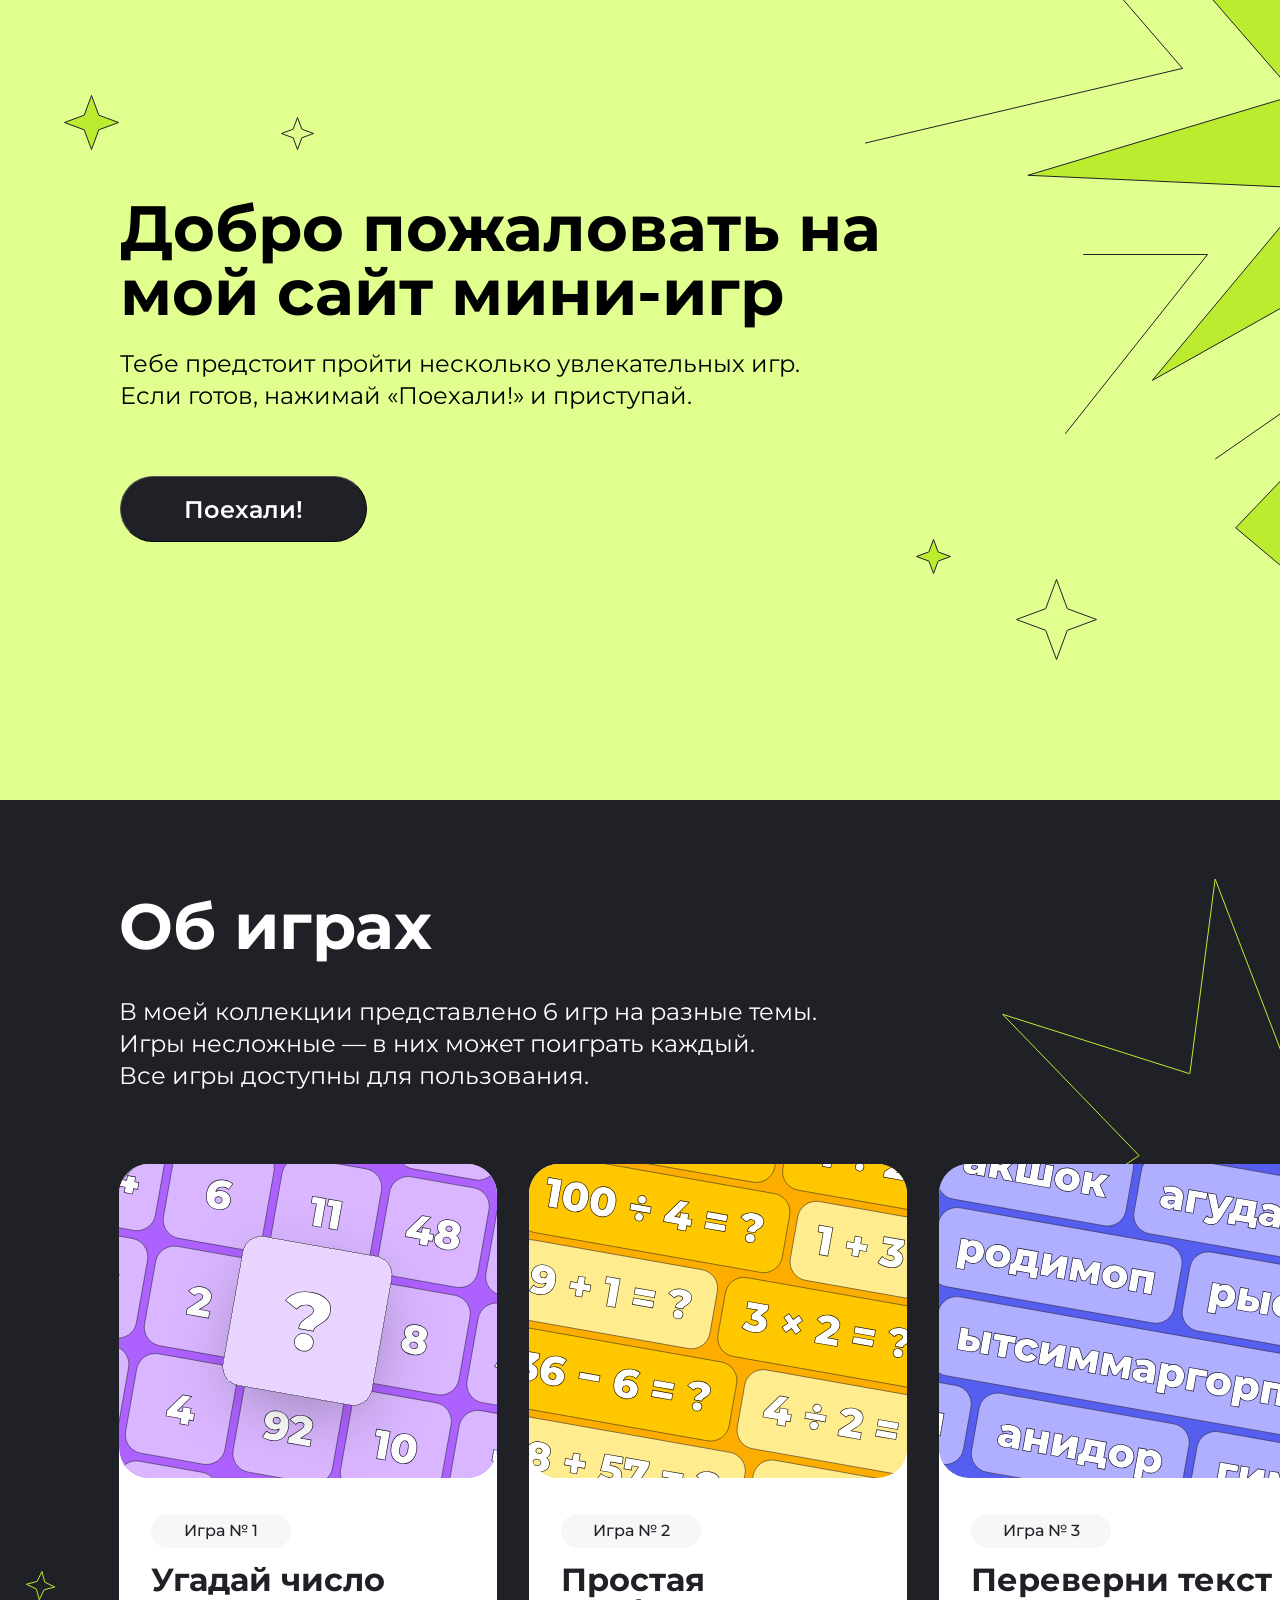
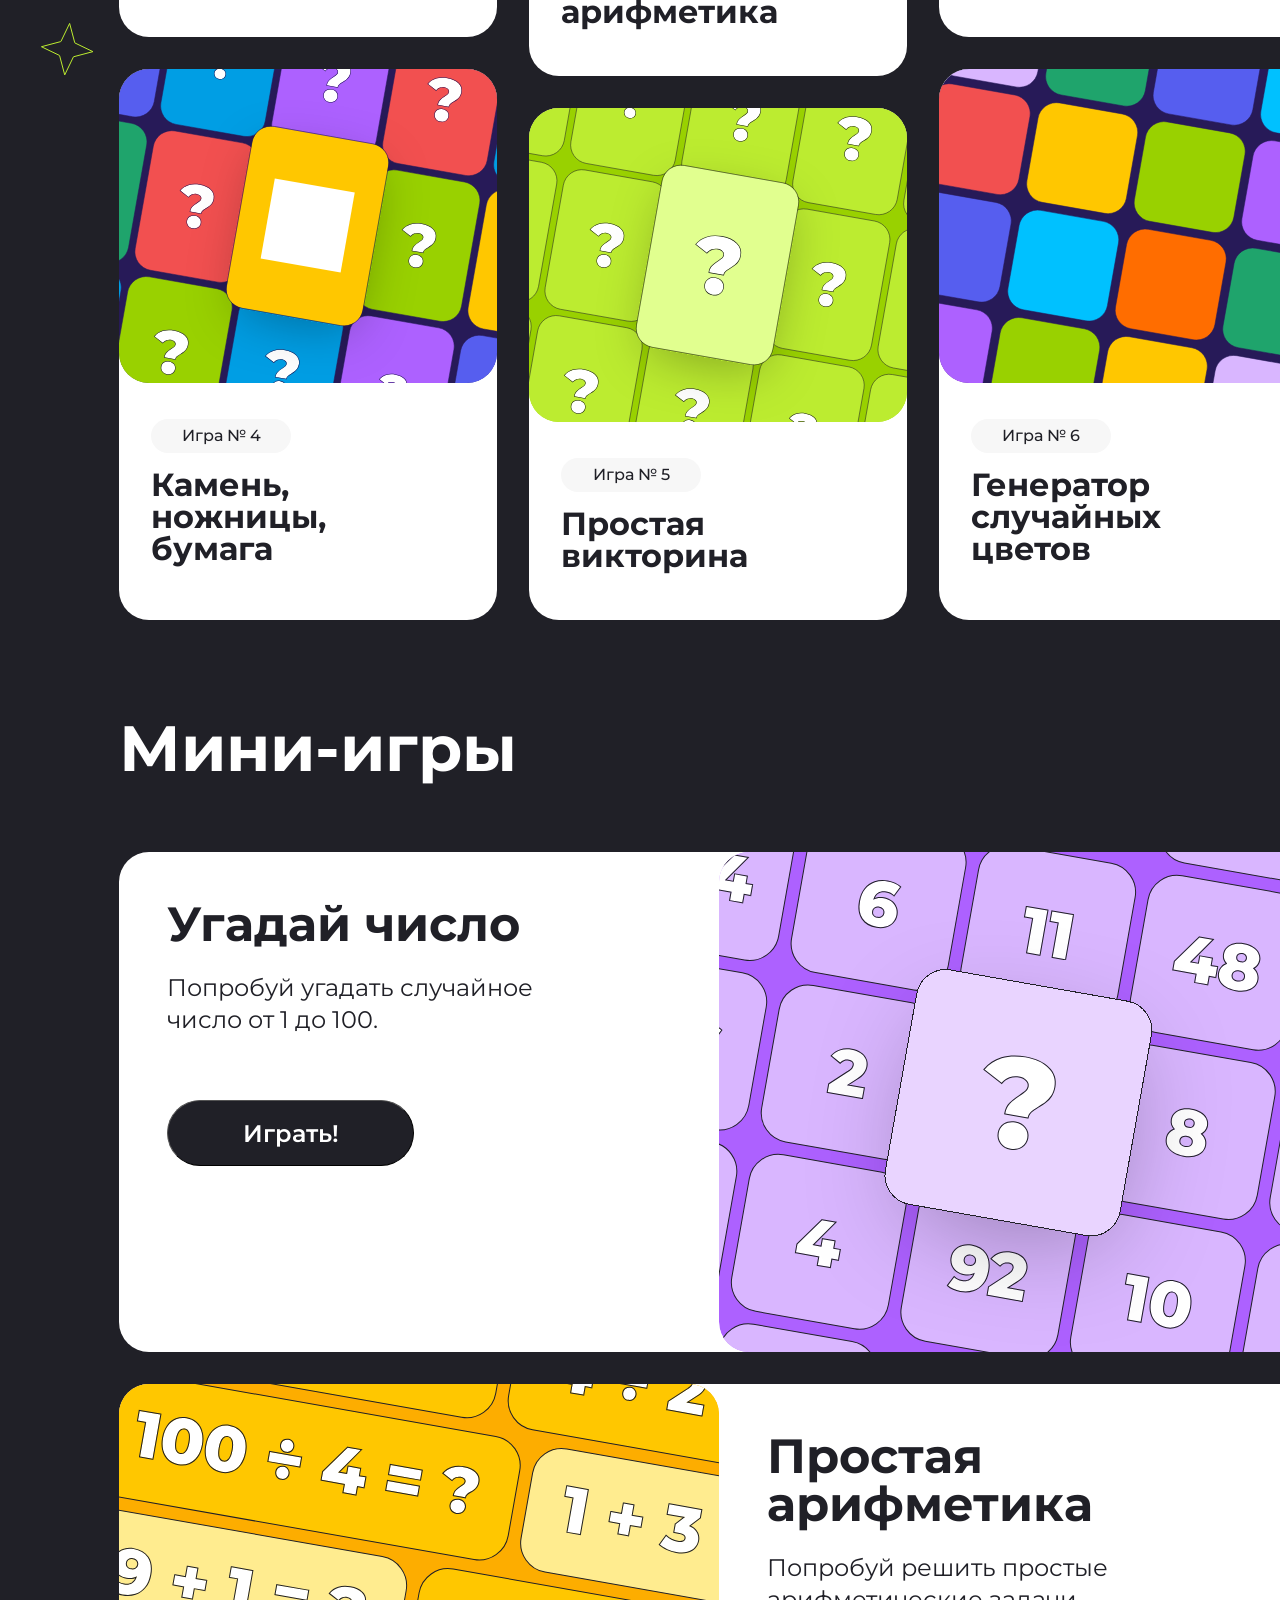
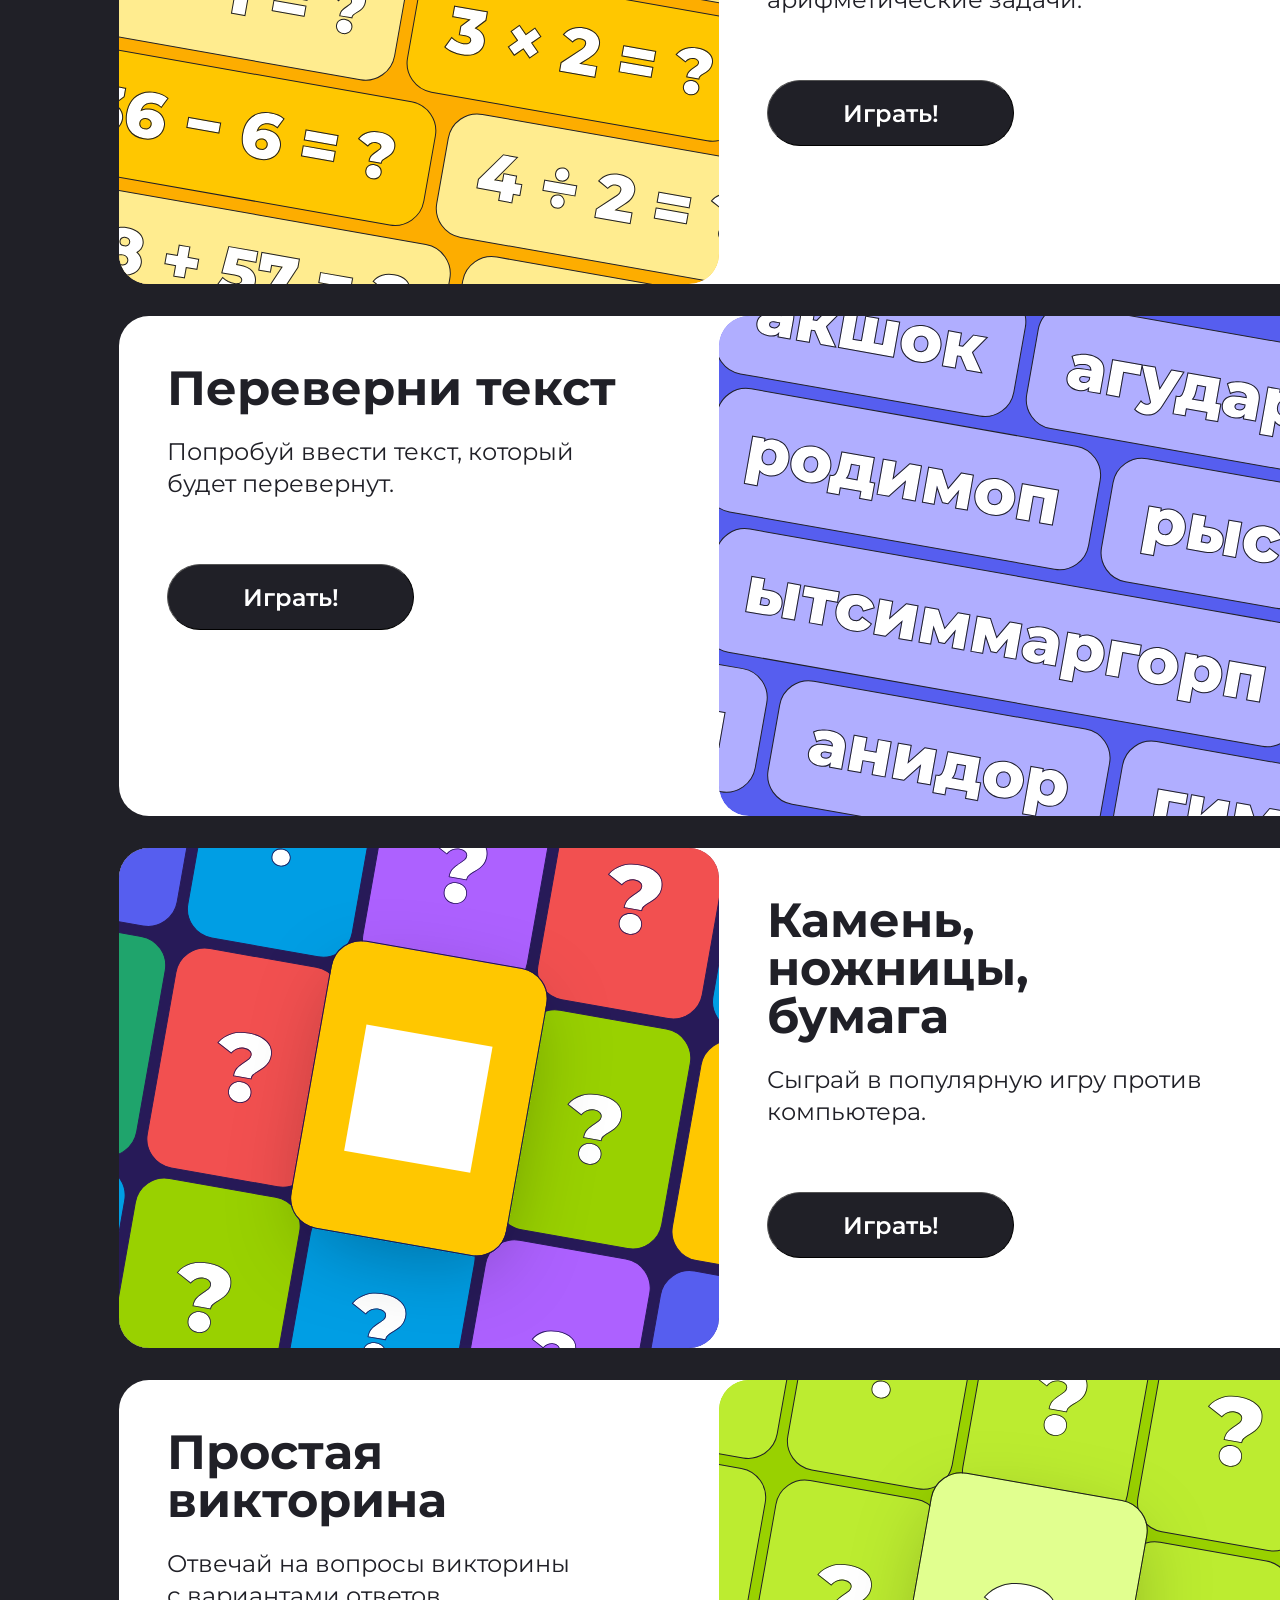
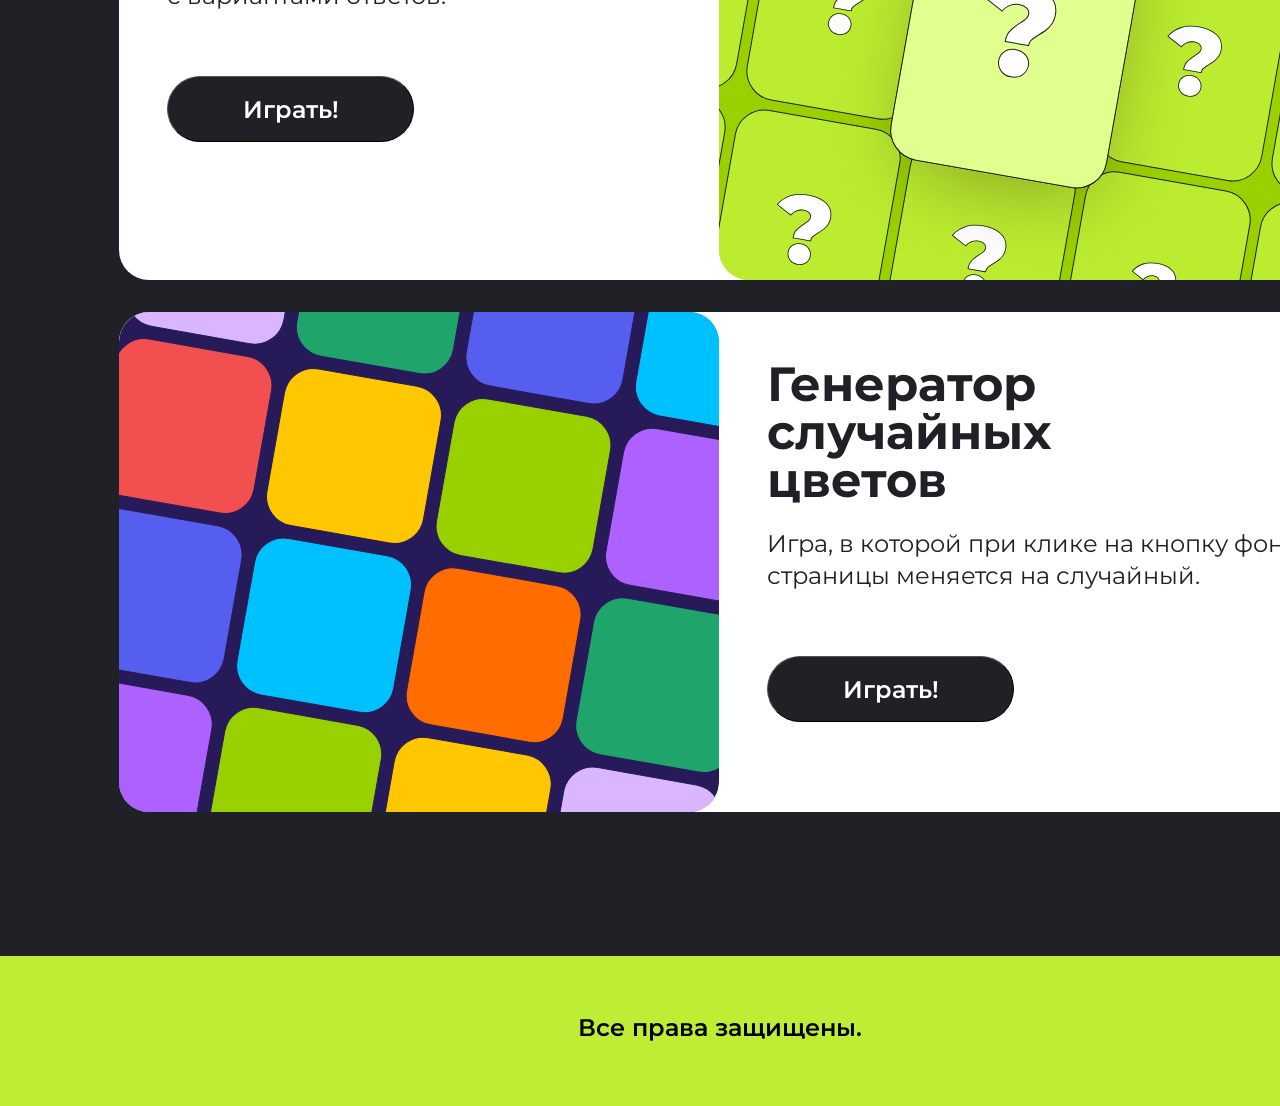
==== commit bc3ab93c: "поправки №1" ====
--- a/index.html
+++ b/index.html
@@ -124,7 +124,7 @@
             Все игры доступны для пользования.</p>
         <section class="games__cards">
             <div class="games__cards-position">
-                <a href="#" style="text-decoration: none; color: #202027;">
+                <a href="#game1" style="text-decoration: none; color: #202027;">
                     <article id="games-1" class="games__cards-one">
                         <svg width="378" height="314" viewBox="0 0 378 314" fill="none"
                             xmlns="http://www.w3.org/2000/svg">
@@ -447,7 +447,7 @@
                         <h3 class="games__titel">Угадай число</h3>
                     </article>
                 </a>
-                <a href="#" style="text-decoration: none; color: #202027;">
+                <a href="#game4" style="text-decoration: none; color: #202027;">
                     <article id="games-2" class="games__cards-four">
                         <svg width="378" height="314" viewBox="0 0 378 314" fill="none"
                             xmlns="http://www.w3.org/2000/svg">
@@ -694,7 +694,7 @@
                 </a>
             </div>
             <div class="games__cards-position">
-                <a href="#" style="text-decoration: none; color: #202027;">
+                <a href="#game2" style="text-decoration: none; color: #202027;">
                     <article id="games-3" class="games__cards-two">
                         <svg width="378" height="314" viewBox="0 0 378 314" fill="none"
                             xmlns="http://www.w3.org/2000/svg">
@@ -867,7 +867,7 @@
                         <h3 class="games__titel">Простая <br>арифметика</h3>
                     </article>
                 </a>
-                <a href="#mySection" style="text-decoration: none; color: #202027;">
+                <a href="#game5" style="text-decoration: none; color: #202027;">
                     <article class="games__cards-five">
                         <svg width="378" height="314" viewBox="0 0 378 314" fill="none"
                             xmlns="http://www.w3.org/2000/svg">
@@ -1123,7 +1123,7 @@
                 </a>
             </div>
             <div class="games__cards-position">
-                <a href="#" style="text-decoration: none; color: #202027;">
+                <a href="#game3" style="text-decoration: none; color: #202027;">
                     <article id="games-5" class="games__cards-three">
                         <svg width="378" height="314" viewBox="0 0 378 314" fill="none"
                             xmlns="http://www.w3.org/2000/svg">
@@ -1296,7 +1296,7 @@
                         <h3 class="games__titel">Переверни текст</h3>
                     </article>
                 </a>
-                <a href="#" style="text-decoration: none; color: #202027;">
+                <a href="#game6" style="text-decoration: none; color: #202027;">
                     <article id="games-6" class="games__cards-six">
                         <svg width="378" height="314" viewBox="0 0 378 314" fill="none"
                             xmlns="http://www.w3.org/2000/svg">
@@ -1722,7 +1722,7 @@
                 </svg>
 
             </div>
-            <div class="mini__carts-text">
+            <div class="mini__carts-text" id="game1">
                 <h2 class="mini__name">Угадай число</h2>
                 <p class="mini__description">Попробуй угадать случайное<br>число от 1 до 100.</p>
                 <a href="#games-1 class="mini__btn-link center">
@@ -1885,7 +1885,7 @@
                     </defs>
                 </svg>
             </div>
-            <div class="mini__carts-text">
+            <div class="mini__carts-text" id="game2">
                 <h2 class="mini__name">Простая<br>арифметика</h2>
                 <p class="mini__description">Попробуй решить простые<br>арифметические задачи.</p>
                 <a href="#games-2" class="mini__btn-link center">
@@ -2051,7 +2051,7 @@
                     </defs>
                 </svg>
             </div>
-            <div class="mini__carts-text">
+            <div class="mini__carts-text" id="game3">
                 <h2 class="mini__name">Переверни текст</h2>
                 <p class="mini__description">Попробуй ввести текст, который<br>будет перевернут.</p>
                 <a href="#games-3" class="mini__btn-link center">
@@ -2277,7 +2277,7 @@
 
 
             </div>
-            <div class="mini__carts-text">
+            <div class="mini__carts-text" id="game4">
                 <h2 class="mini__name">Камень,<br>ножницы,<br>бумага</h2>
                 <p class="mini__description">Сыграй в популярную игру против компьютера.</p>
                 <a href="#games-4" class="mini__btn-link center">
@@ -2512,7 +2512,7 @@
 
 
             </div>
-            <div class="mini__carts-text" id="mySection">
+            <div class="mini__carts-text" id="game5">
                 <h2 class="mini__name">Простая<br>викторина</h2>
                 <p class="mini__description">Отвечай на вопросы викторины<br>с вариантами ответов.</p>
                 <a href="#games-5" class="mini__btn-link center">
@@ -2606,7 +2606,7 @@
 
 
             </div>
-            <div class="mini__carts-text">
+            <div class="mini__carts-text" id="game6">
                 <h2 class="mini__name">Генератор <br>случайных <br>цветов</h2>
                 <p class="mini__description">Игра, в которой при клике на кнопку фон страницы меняется на случайный.</p>
                 <a href="#games-6" class="mini__btn-link center">
--- a/style.css
+++ b/style.css
@@ -156,7 +156,7 @@
   background-color: #FFFFFF;
   border-radius: 30px;
   width: 378px;
-  height: 551px;
+  height: 512px;
   transition: transform 0.5s;
 }
 .games__cards-two:hover {
@@ -186,7 +186,7 @@
   background-color: #FFFFFF;
   border-radius: 30px;
   width: 378px;
-  height: 473px;
+  height: 512px;
   transition: transform 0.5s;
 }
 .games__cards-five:hover {
@@ -239,7 +239,7 @@
   font-weight: 700;
   font-style: Bold;
   font-size: 48px;
-  line-height: 100%;
+  line-height: 59px;
   letter-spacing: 0px;
   vertical-align: middle;
   color: #202027;
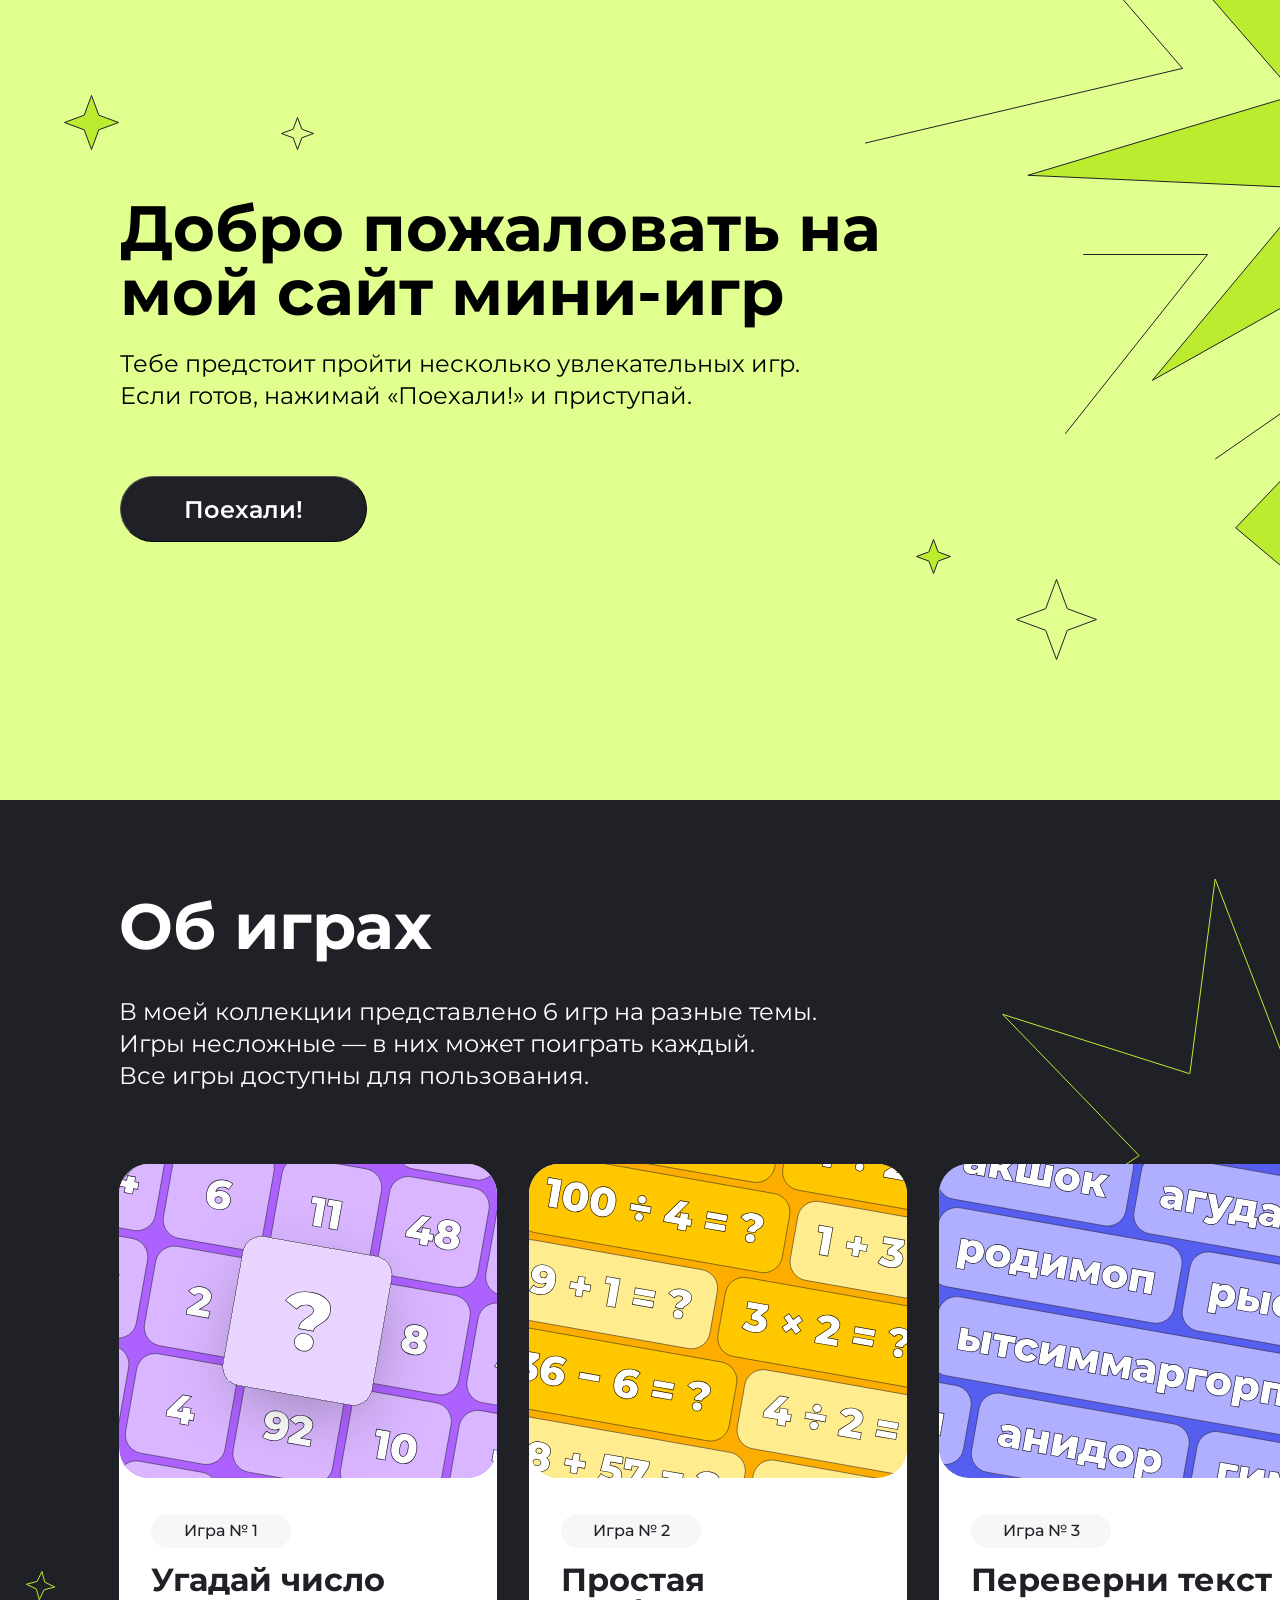
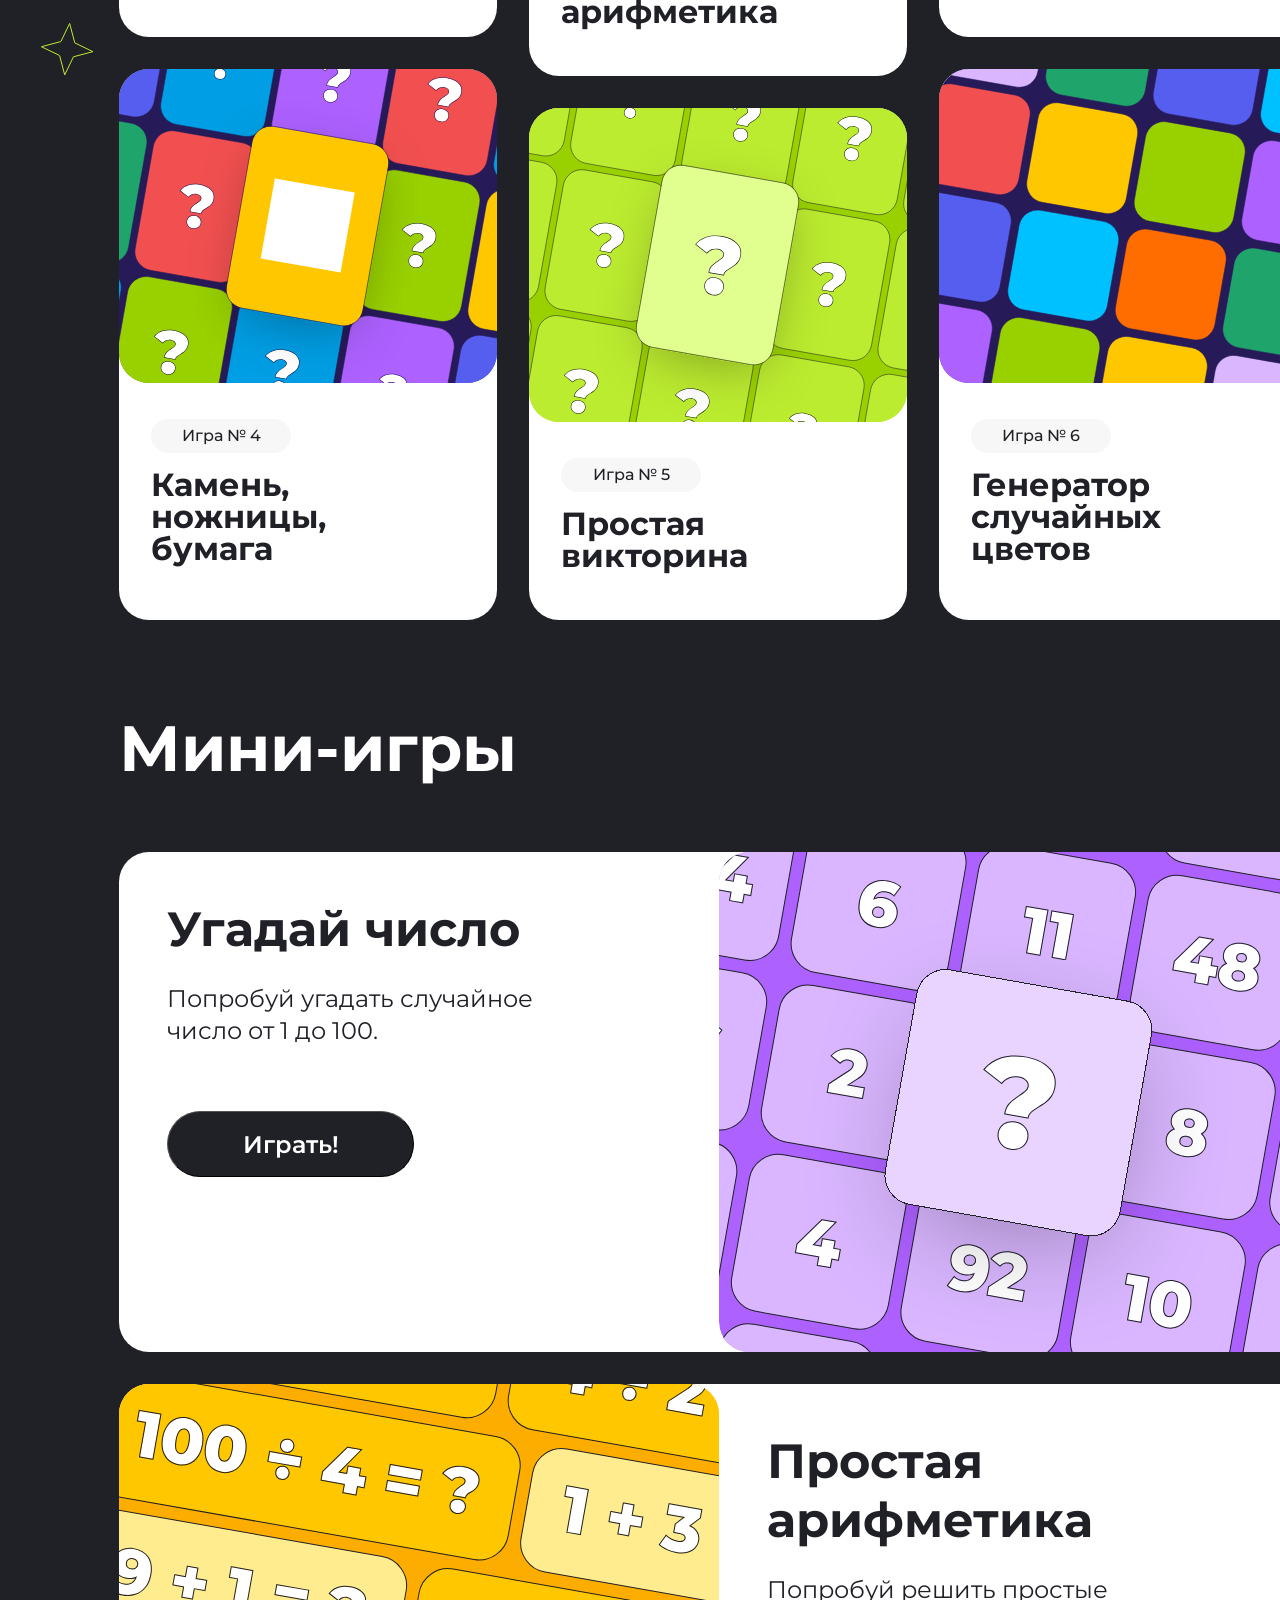
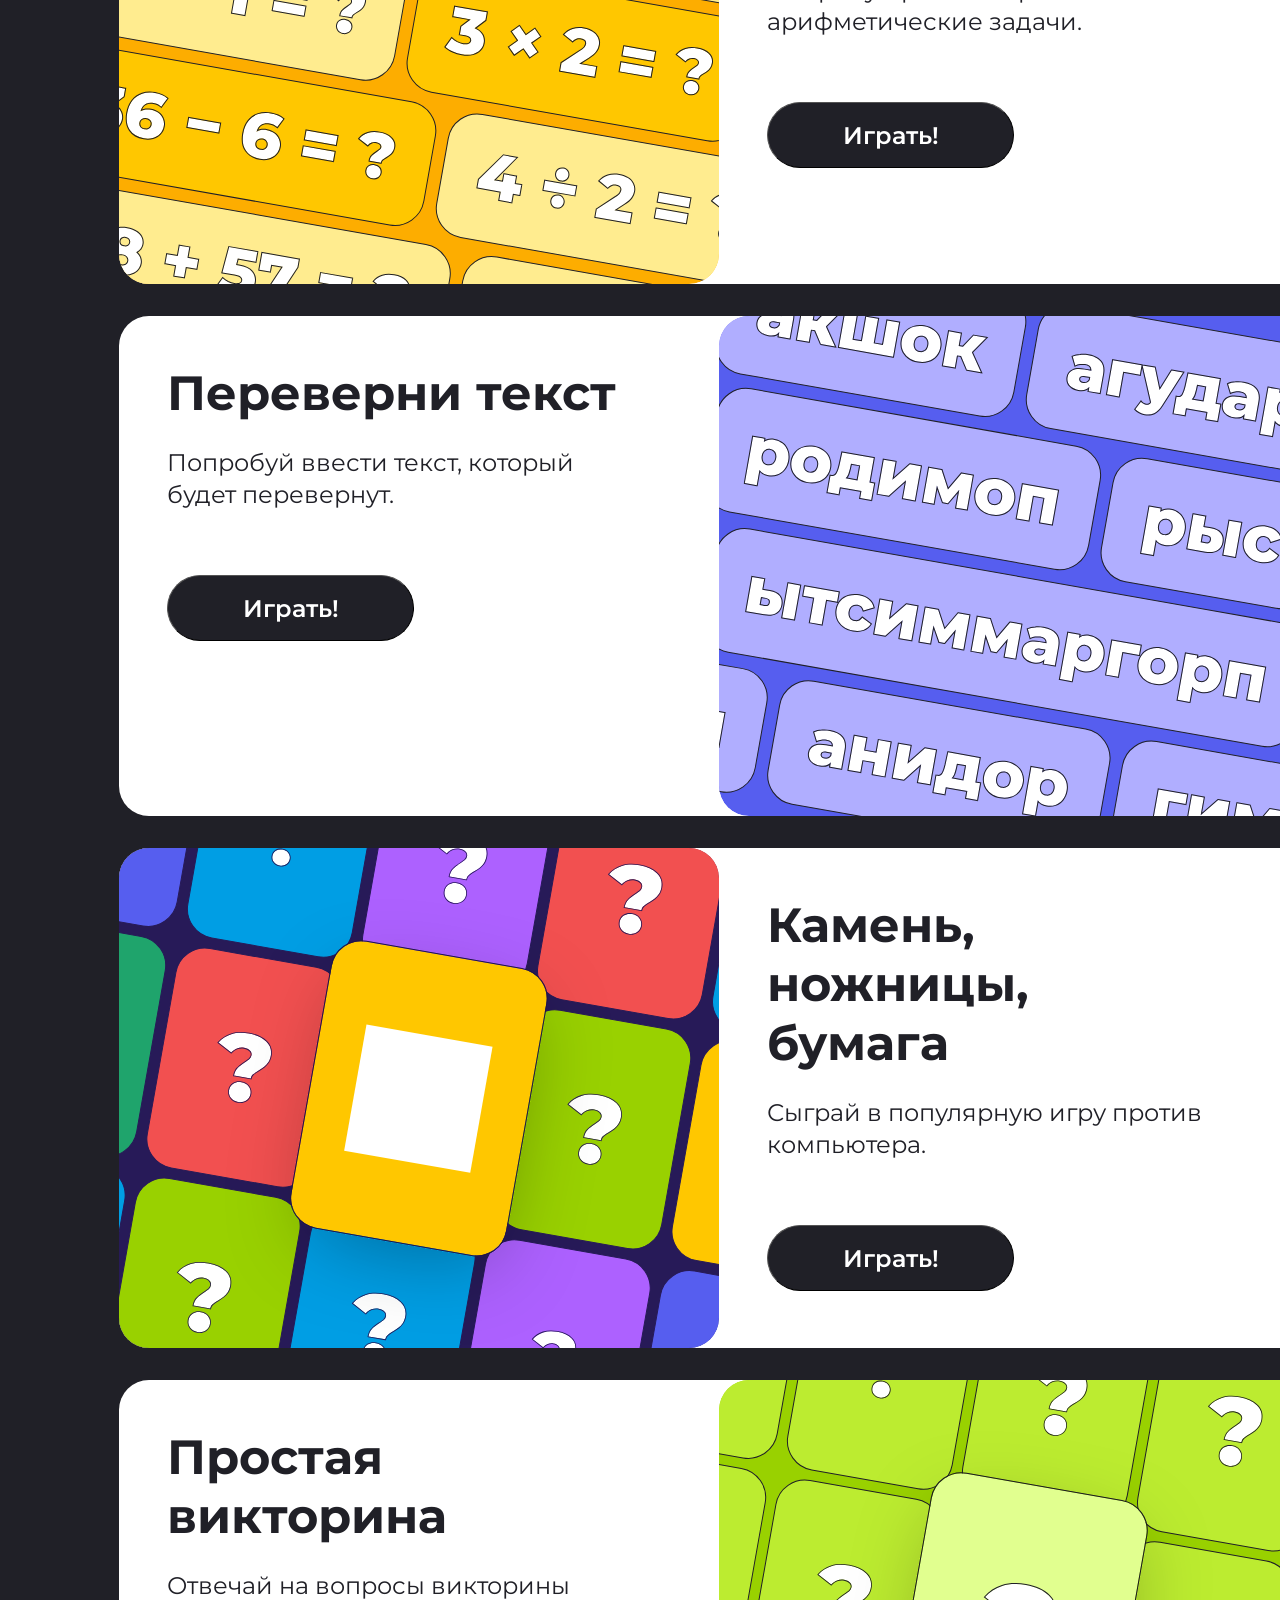
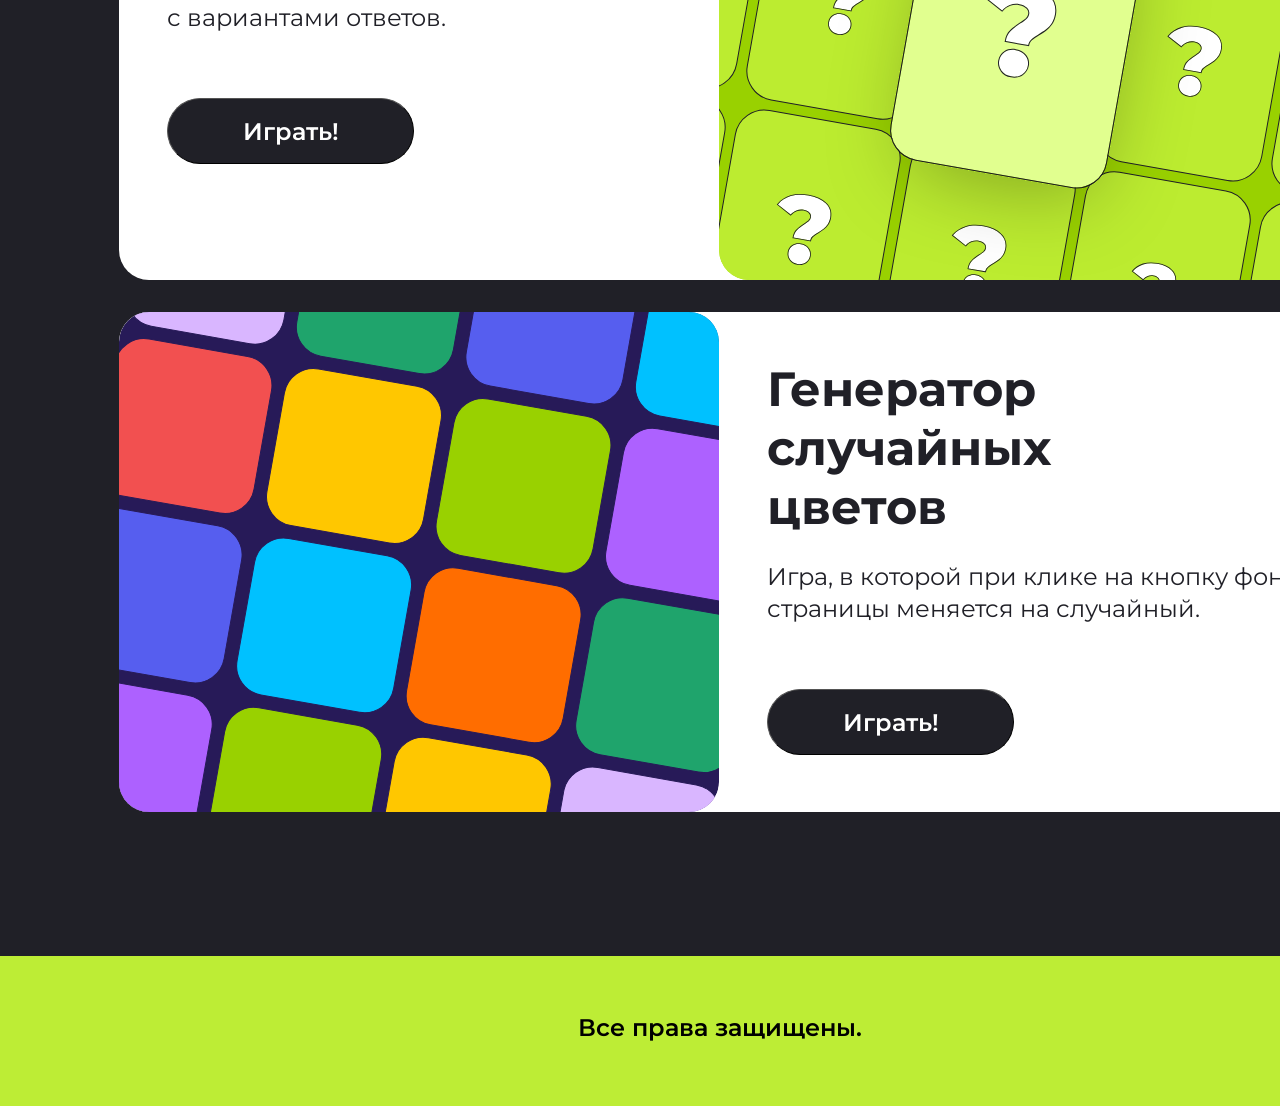
==== commit 64171869: "игра4" ====
--- a/index.html
+++ b/index.html
@@ -2281,7 +2281,8 @@
                 <h2 class="mini__name">Камень,<br>ножницы,<br>бумага</h2>
                 <p class="mini__description">Сыграй в популярную игру против компьютера.</p>
                 <a href="#games-4" class="mini__btn-link center">
-                    <button class="mini__btn">Играть!</button>
+                    <button class="mini__btn" onclick="startGame4()">Играть!</button>
+                    <script src="./scriptGame.js"></script>
                 </a>
             </div>
         </section>
--- a/style.css
+++ b/style.css
@@ -239,11 +239,11 @@
   font-weight: 700;
   font-style: Bold;
   font-size: 48px;
-  line-height: 59px;
   letter-spacing: 0px;
   vertical-align: middle;
   color: #202027;
   margin-bottom: 24px;
+  line-height: 59px;
 }
 .mini__heading {
   font-family: Montserrat;
@@ -300,7 +300,7 @@
   font-weight: 700;
   font-style: Bold;
   font-size: 48px;
-  line-height: 100%;
+  line-height: 59px;
   letter-spacing: 0px;
   vertical-align: middle;
   color: #202027;
@@ -460,8 +460,7 @@
     font-weight: 700;
     font-style: Bold;
     font-size: 32px;
-    leading-trim: NONE;
-    line-height: 100%;
+    line-height: 59px;
     letter-spacing: 0px;
     vertical-align: middle;
     margin-bottom: 16px;
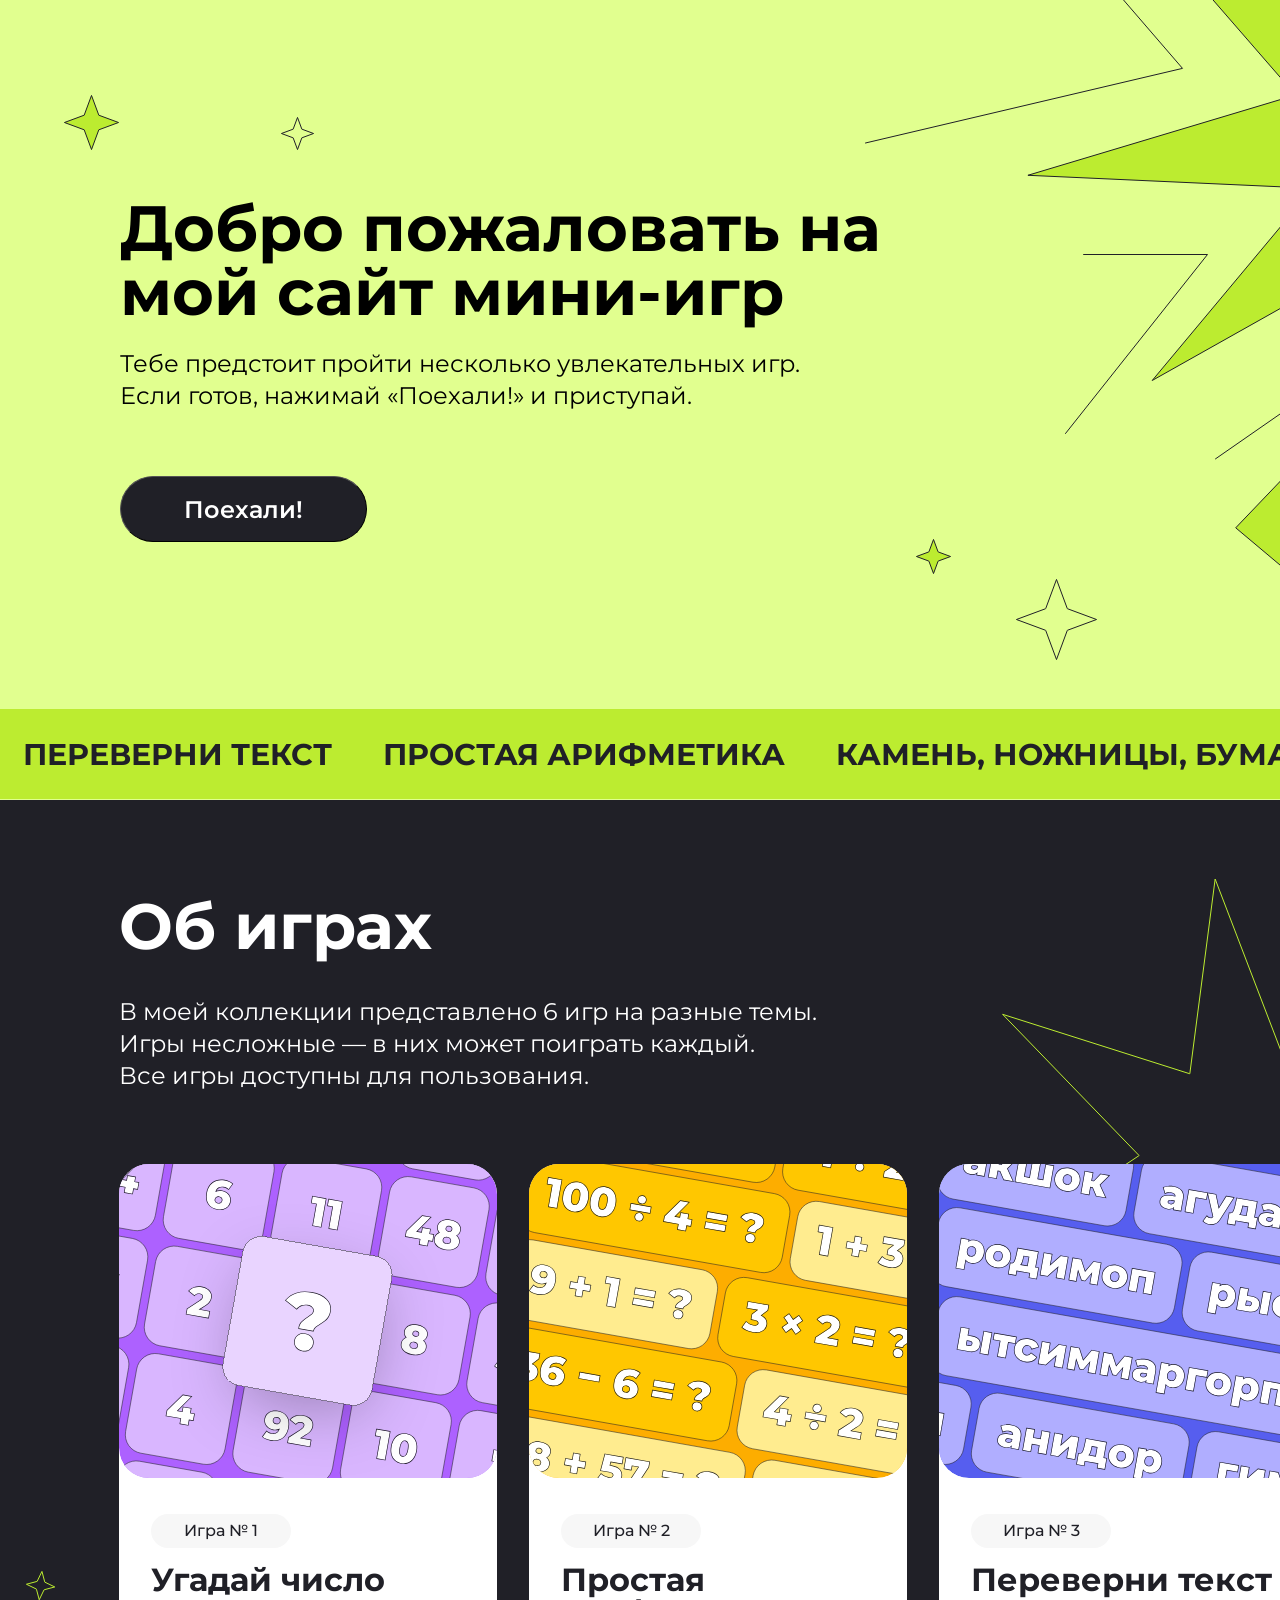
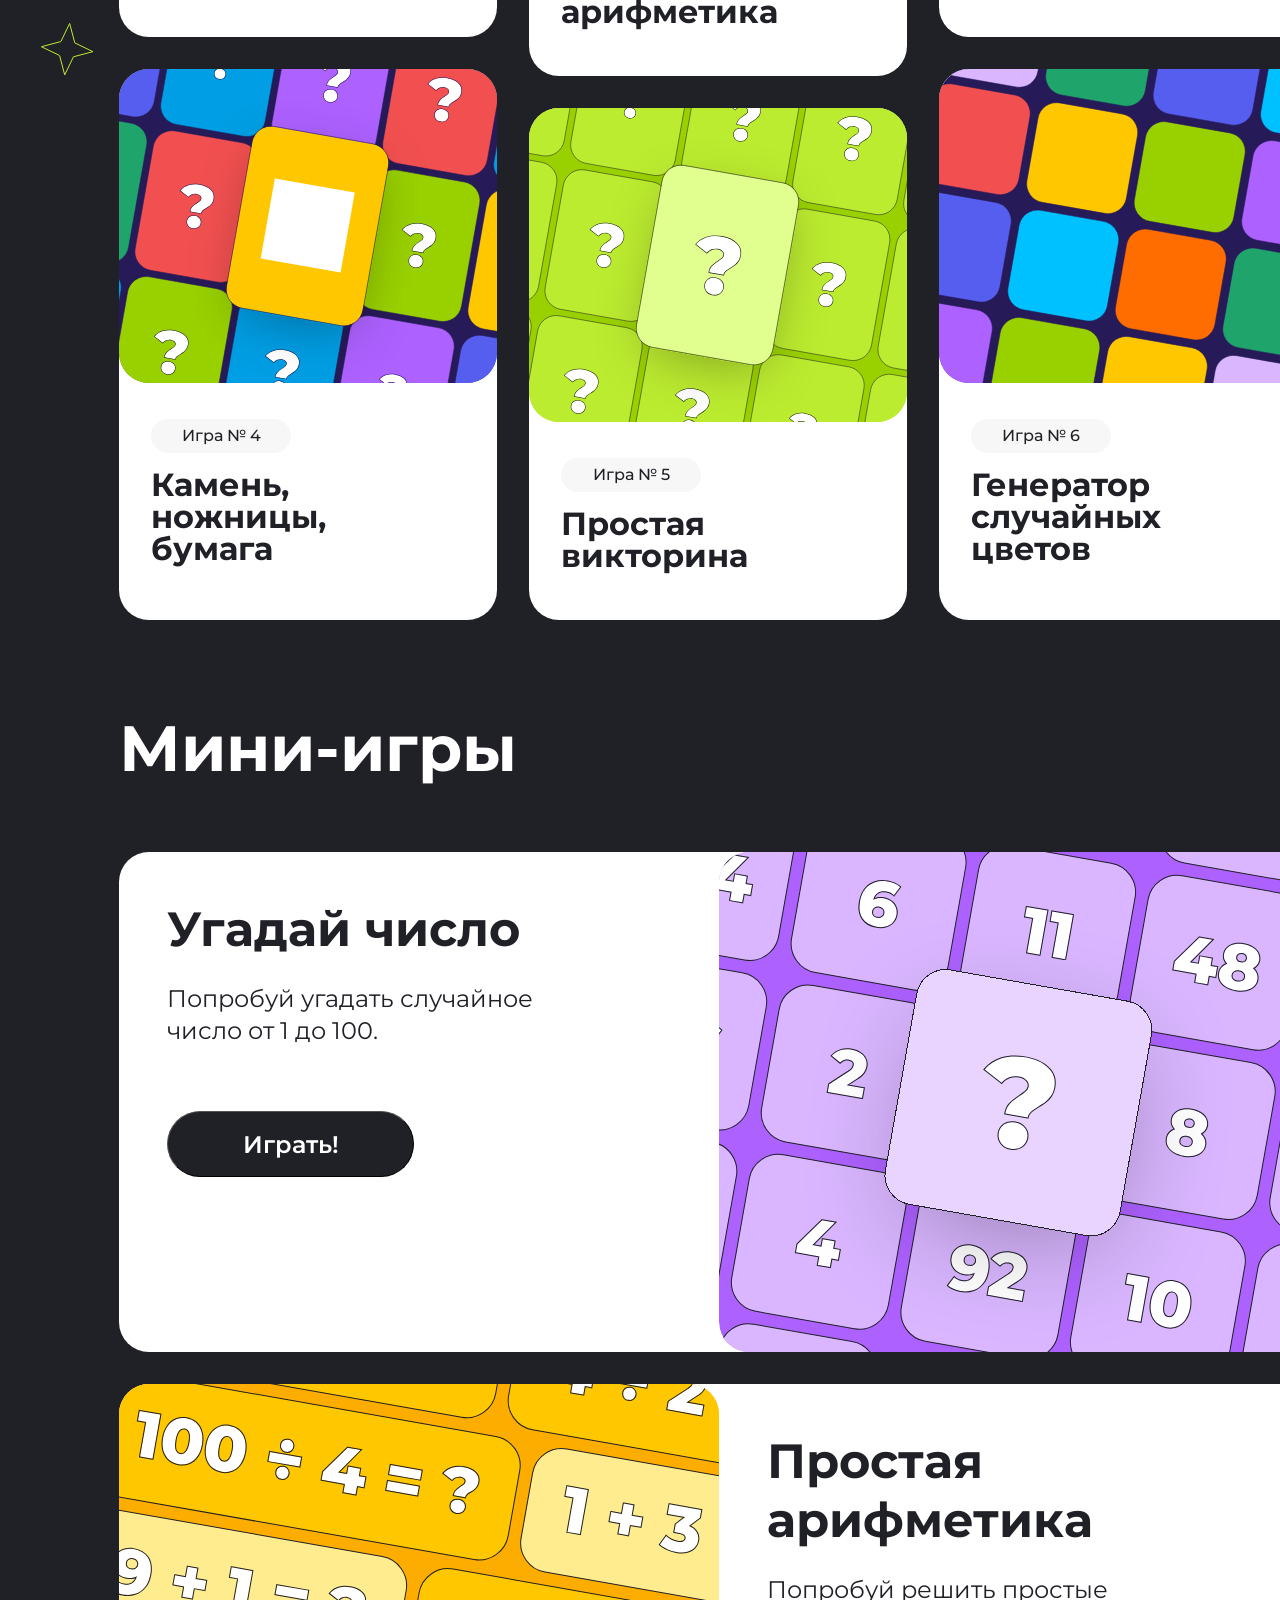
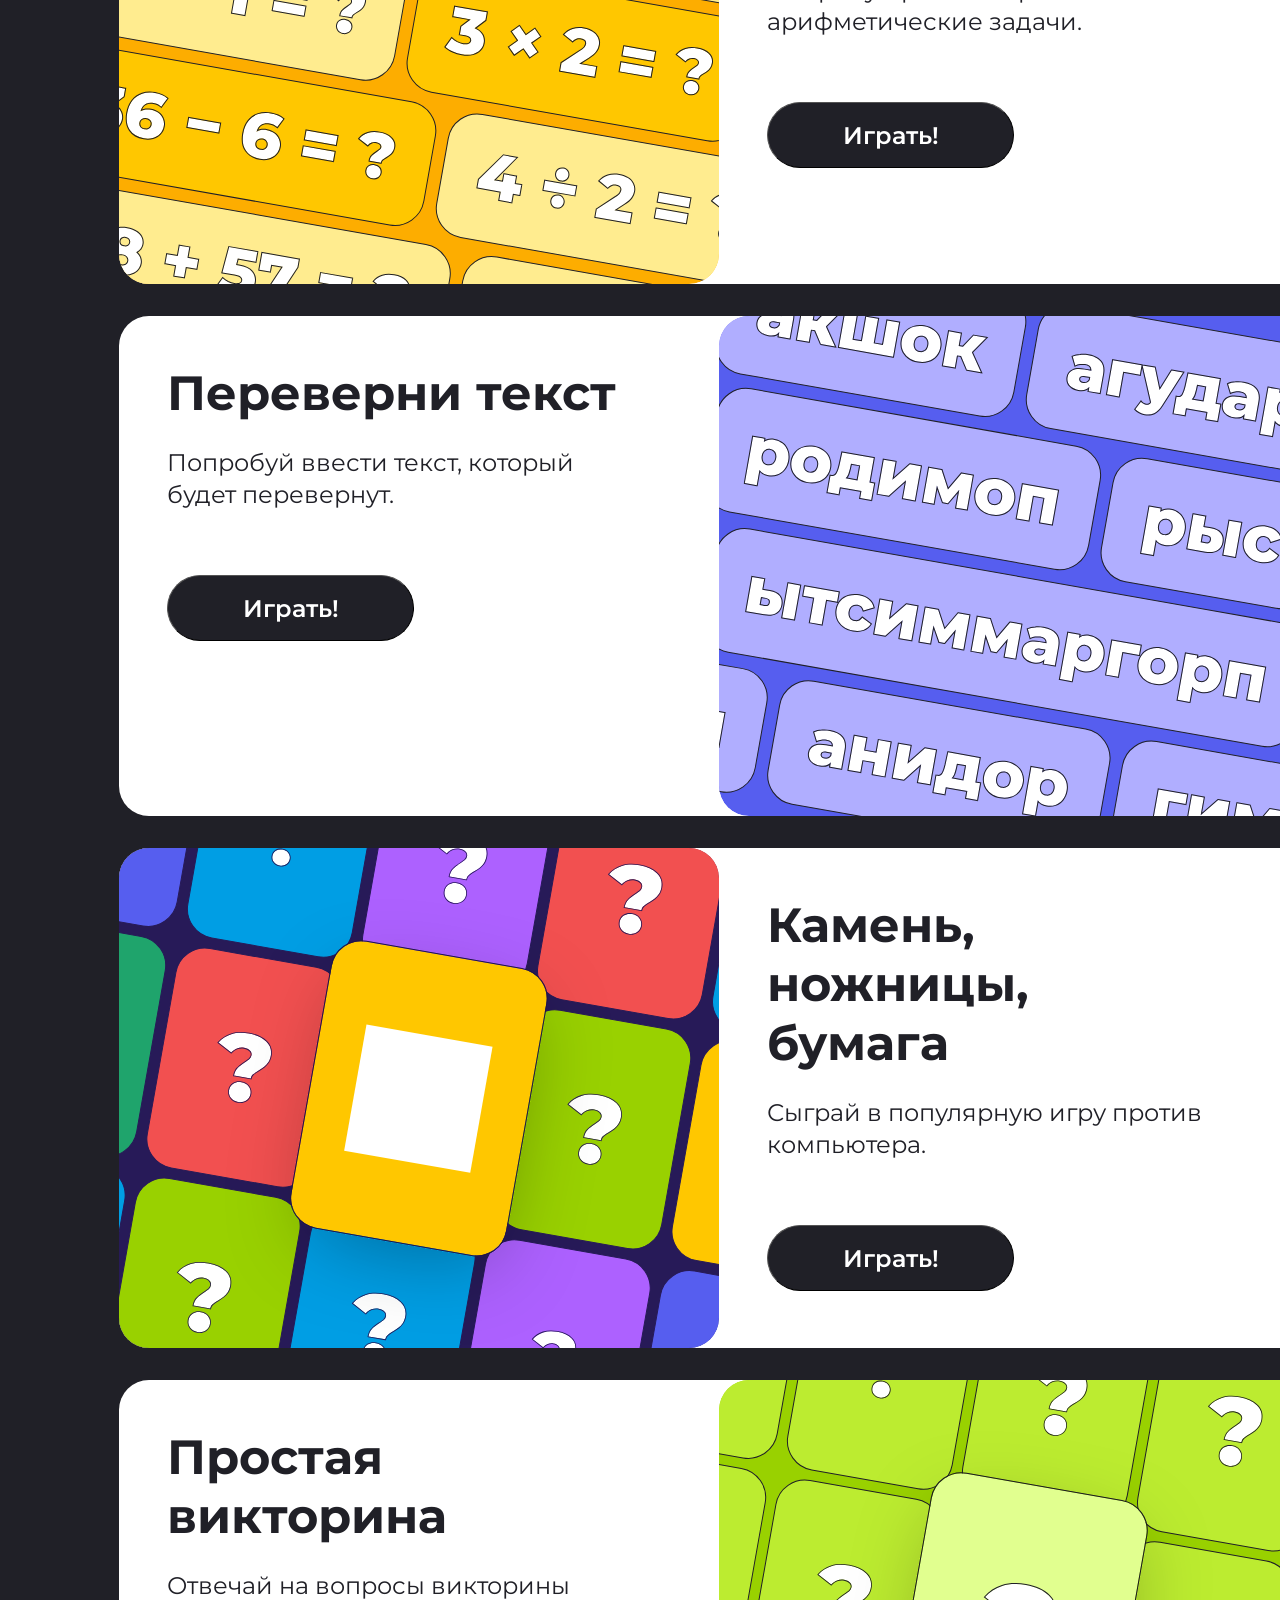
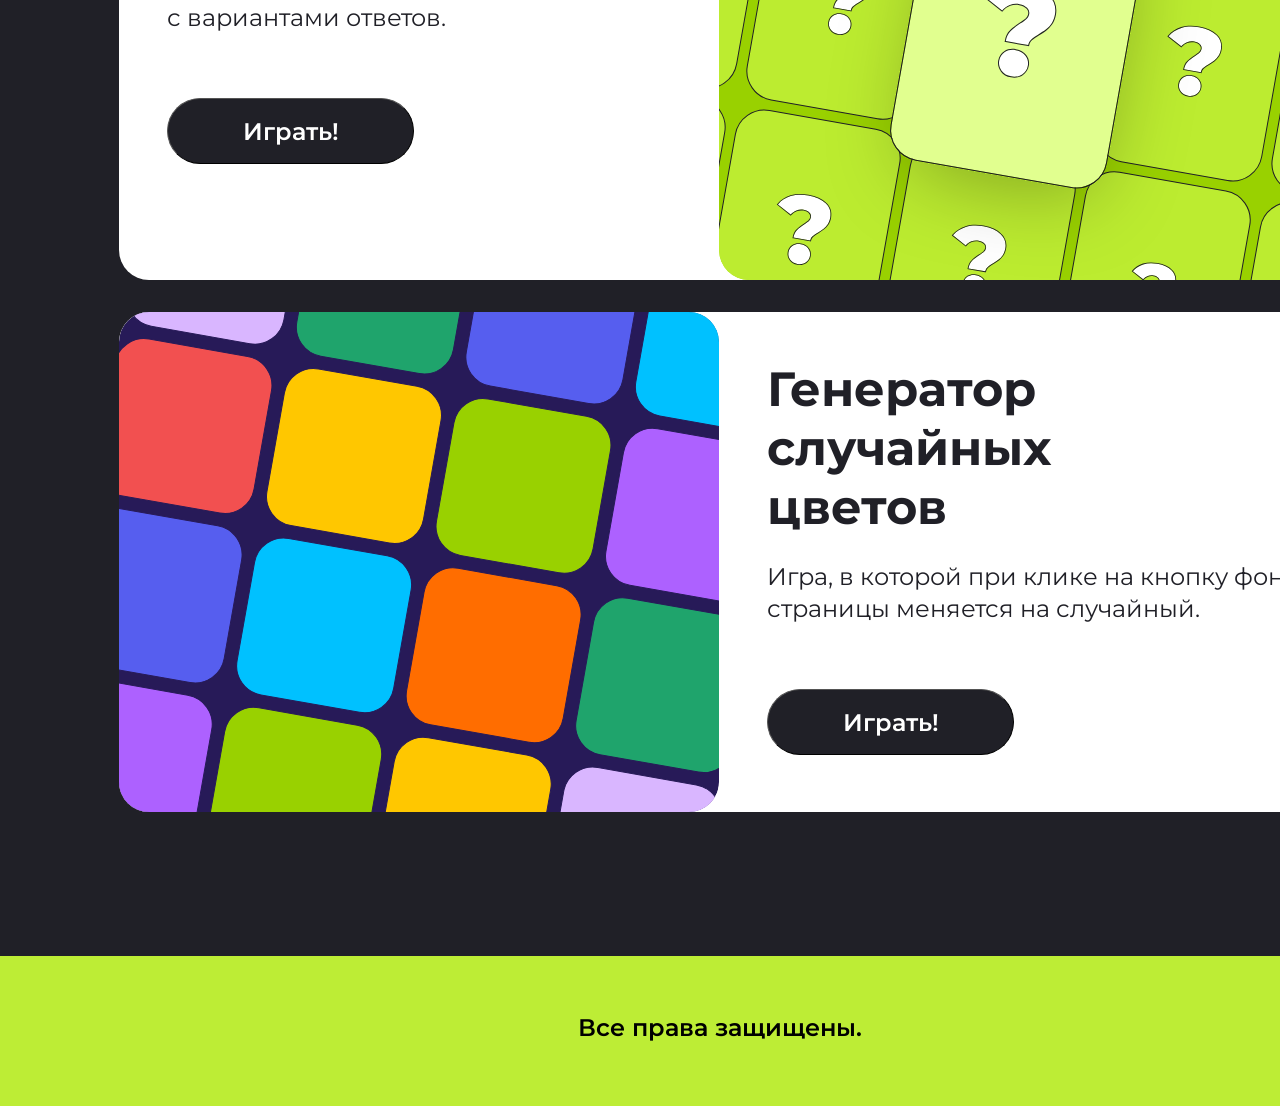
==== commit d6fcf76b: "Первая сдача курсовой" ====
--- a/index.html
+++ b/index.html
@@ -83,6 +83,16 @@
         <a href="#games" class="header__btn-link center">
             <button class="header__btn">Поехали!</button>
         </a>
+              <section class="scrol-bar center">
+        <div class="ani-strip">
+          <span class="ani-strip__text">ВИКТОРИНА</span>
+          <span class="ani-strip__text">УГАДАЙ ЧИСЛО</span>
+          <span class="ani-strip__text">ПЕРЕВЕРНИ ТЕКСТ</span>
+          <span class="ani-strip__text">ПРОСТАЯ АРИФМЕТИКА</span>
+          <span class="ani-strip__text">КАМЕНЬ, НОЖНИЦЫ, БУМАГА</span>
+          <span class="ani-strip__text">ГЕНЕРАТОР СЛУЧАЙНЫХ ЦВЕТОВ</span>
+        </div>
+      </section>
         <!-- <article class="header__footer">
             <p class="header__footer-text">Викторина</p>
             <svg width="36" height="36" viewBox="0 0 36 36" fill="none" xmlns="http://www.w3.org/2000/svg">
@@ -2519,7 +2529,6 @@
                 <a href="#games-5" class="mini__btn-link center">
                     <button class="mini__btn" onclick="startGame5()">Играть!</button>
                     <script src="./scriptGame.js"></script>
-
                 </a>
             </div>
         </section>
@@ -2610,8 +2619,9 @@
             <div class="mini__carts-text" id="game6">
                 <h2 class="mini__name">Генератор <br>случайных <br>цветов</h2>
                 <p class="mini__description">Игра, в которой при клике на кнопку фон страницы меняется на случайный.</p>
-                <a href="#games-6" class="mini__btn-link center">
-                    <button class="mini__btn">Играть!</button>
+                <a href="#" class="mini__btn-link center">
+                    <button class="mini__btn" id onclick="changeRandomColor()">Играть!</button>
+                    <script src="./scriptGame.js" defer></script>
                 </a>
             </div>
         </section>
--- a/style.css
+++ b/style.css
@@ -91,6 +91,44 @@
   text-transform: uppercase;
 }
 
+.scrol-bar {
+  background-color: rgb(188, 236, 48);
+  max-width: -moz-max-content;
+  max-width: max-content;
+  overflow-x: hidden;
+  margin-top: 167px;
+}
+
+.ani-strip {
+  display: flex;
+  justify-content: center;
+  align-items: center;
+  text-wrap: nowrap;
+  animation: strip-move 10s linear infinite;
+  height: 90px;
+}
+.ani-strip__text {
+  color: rgb(32, 32, 39);
+  font-size: 30px;
+  font-weight: 700;
+  line-height: 110%;
+  letter-spacing: 4%;
+  text-align: center;
+  text-transform: uppercase;
+  padding-right: 51px;
+}
+.ani-strip__text::after {
+  padding-left: 51px;
+}
+
+@keyframes strip-move {
+  from {
+    transform: translateX(0%);
+  }
+  to {
+    transform: translateX(-100%);
+  }
+}
 .games {
   background-color: #202027;
   min-height: 1470px;
@@ -417,6 +455,20 @@
   }
   .header__btn-link {
     padding-left: 46px;
+  }
+  .scrol-bar {
+    overflow: hidden;
+  }
+  .ani-strip {
+    height: 51px;
+  }
+  .ani-strip__text {
+    font-size: 16px;
+    padding-right: 27px;
+  }
+  .ani-strip__text::after {
+    content: url(./Img/Star-mobile.svg);
+    padding-left: 27px;
   }
   .games {
     display: none;
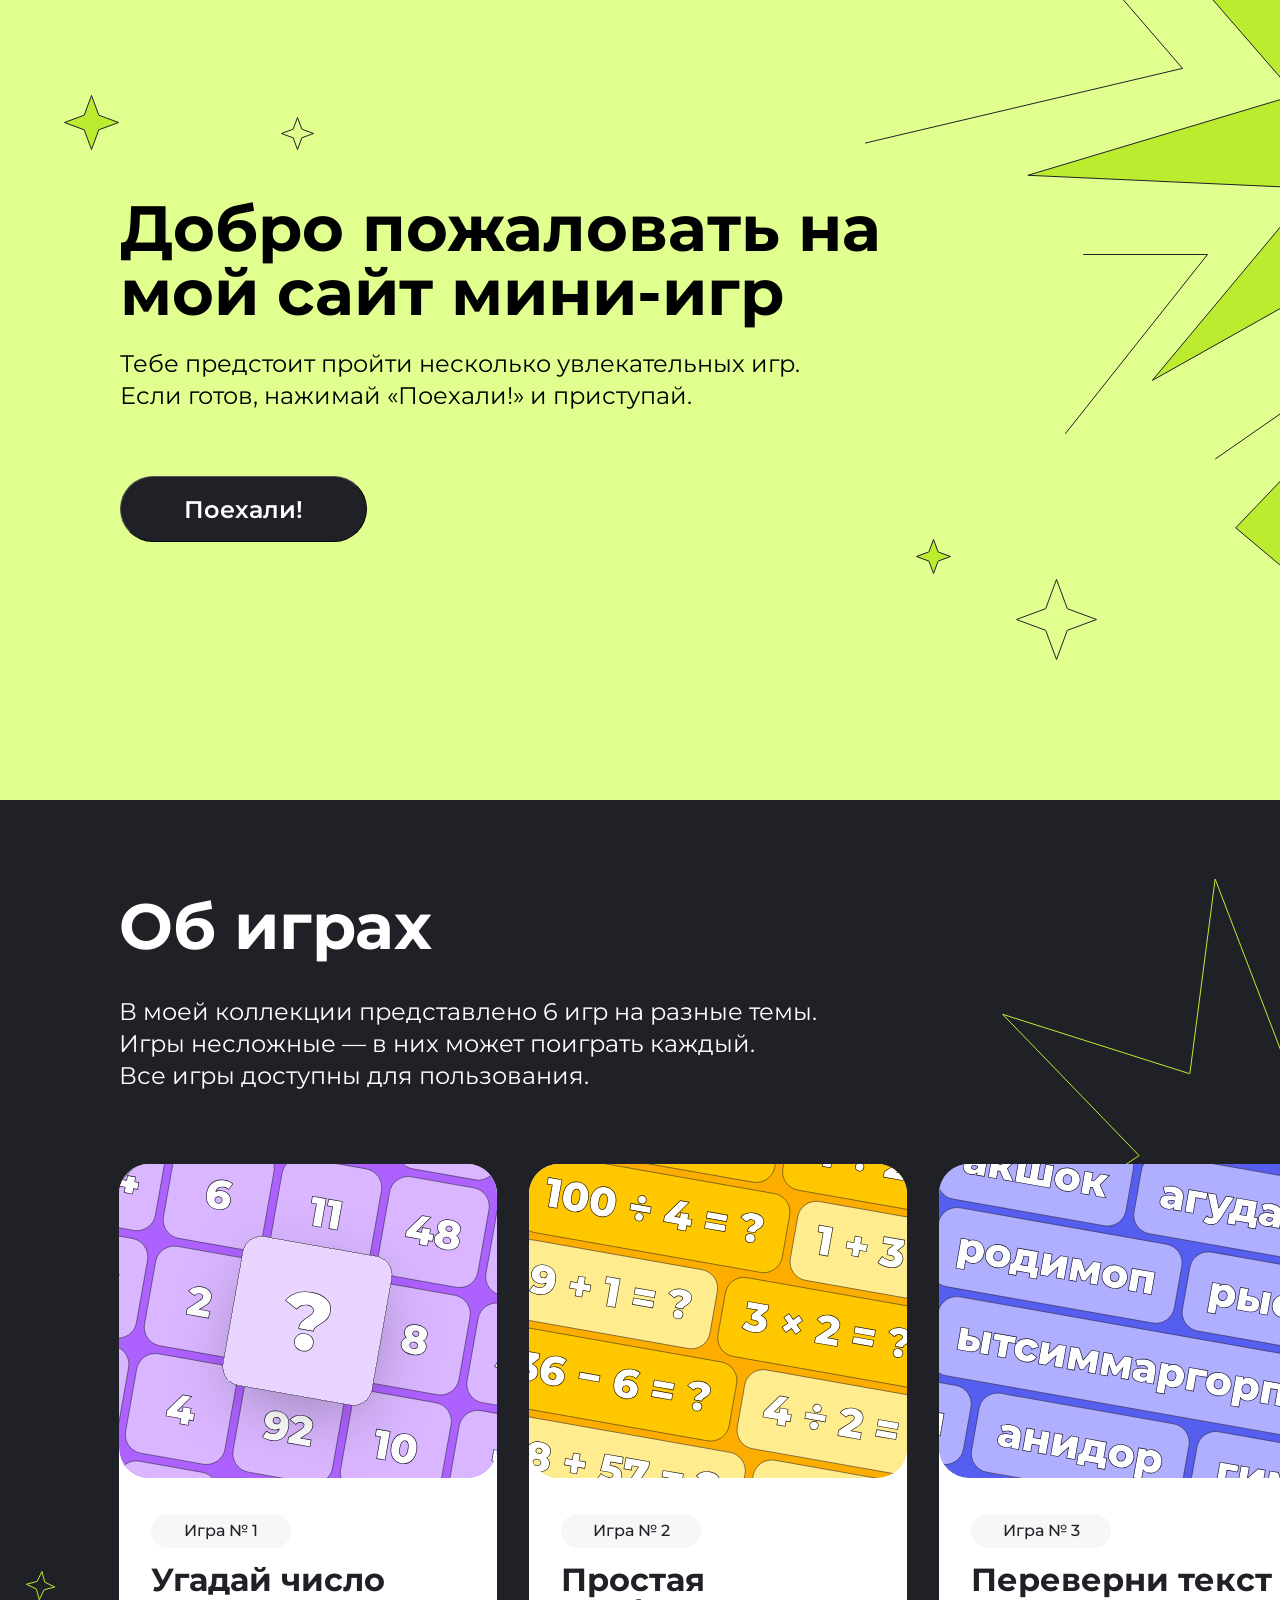
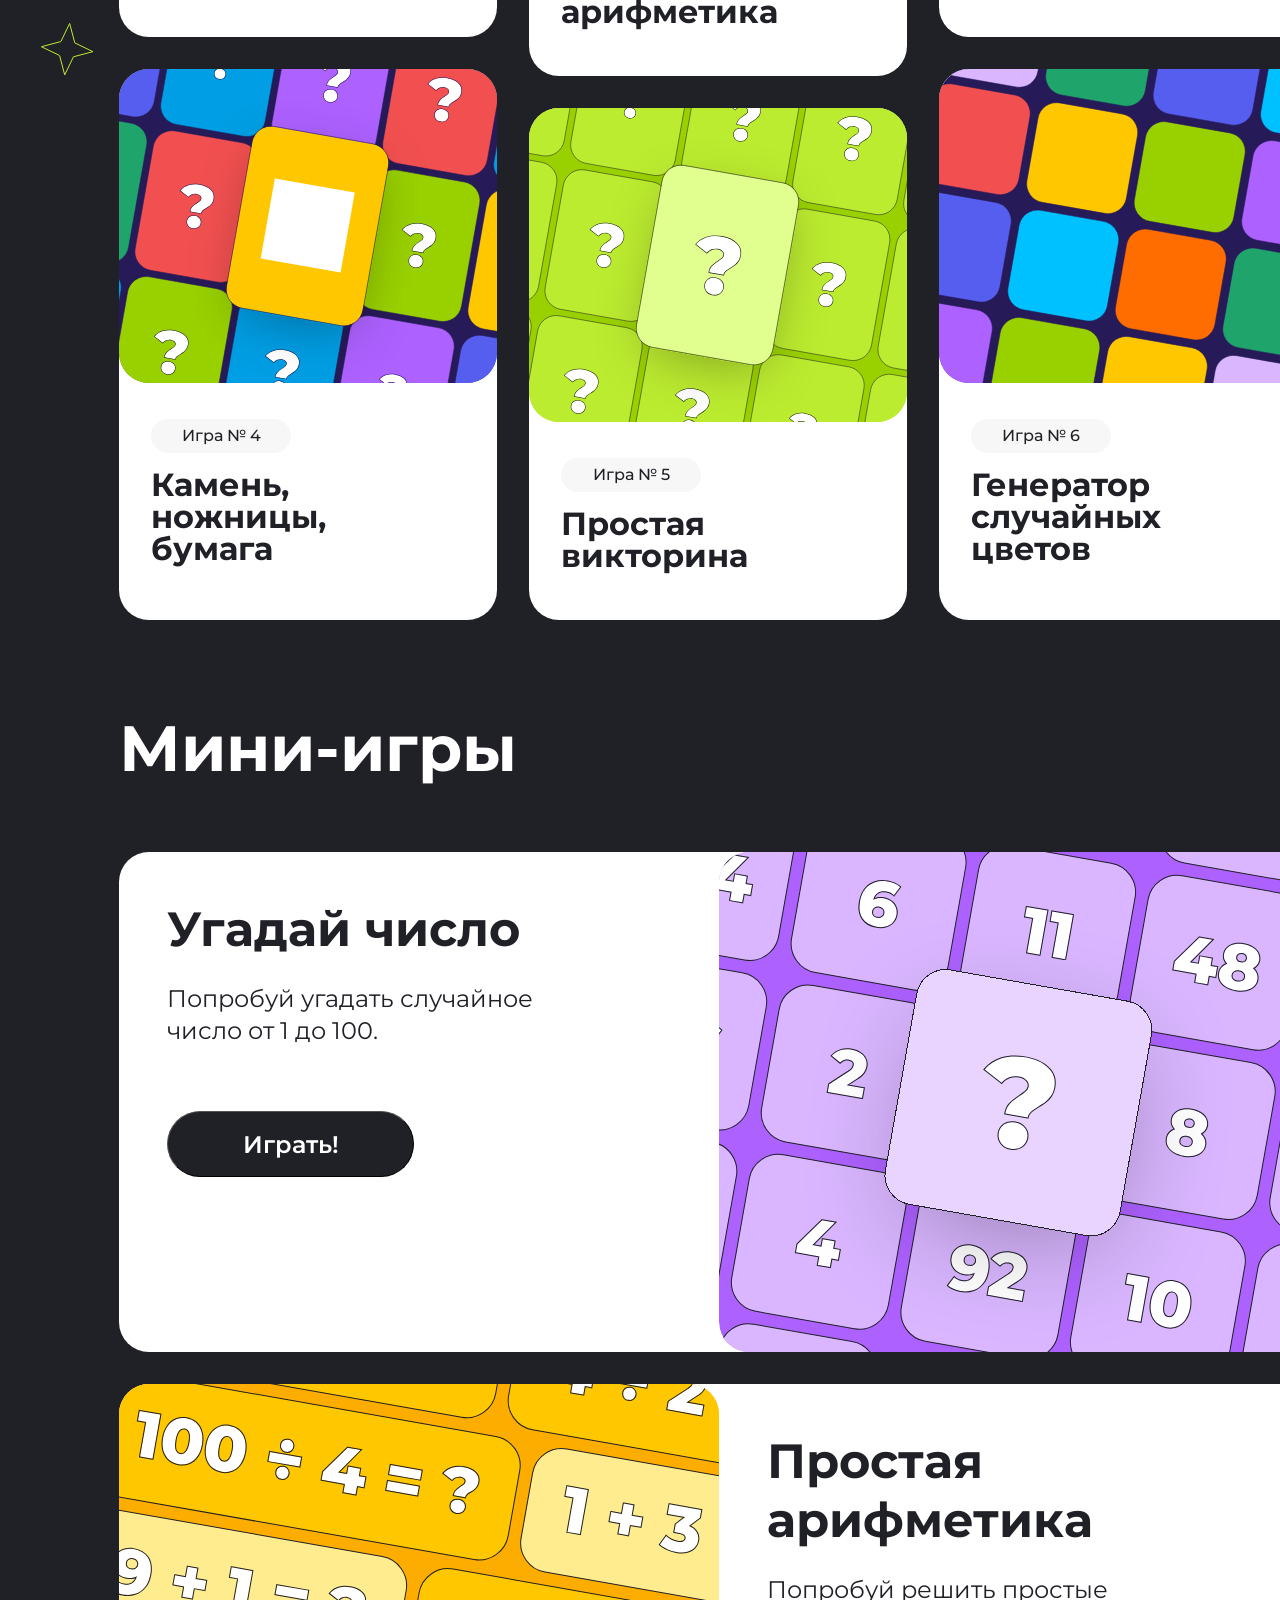
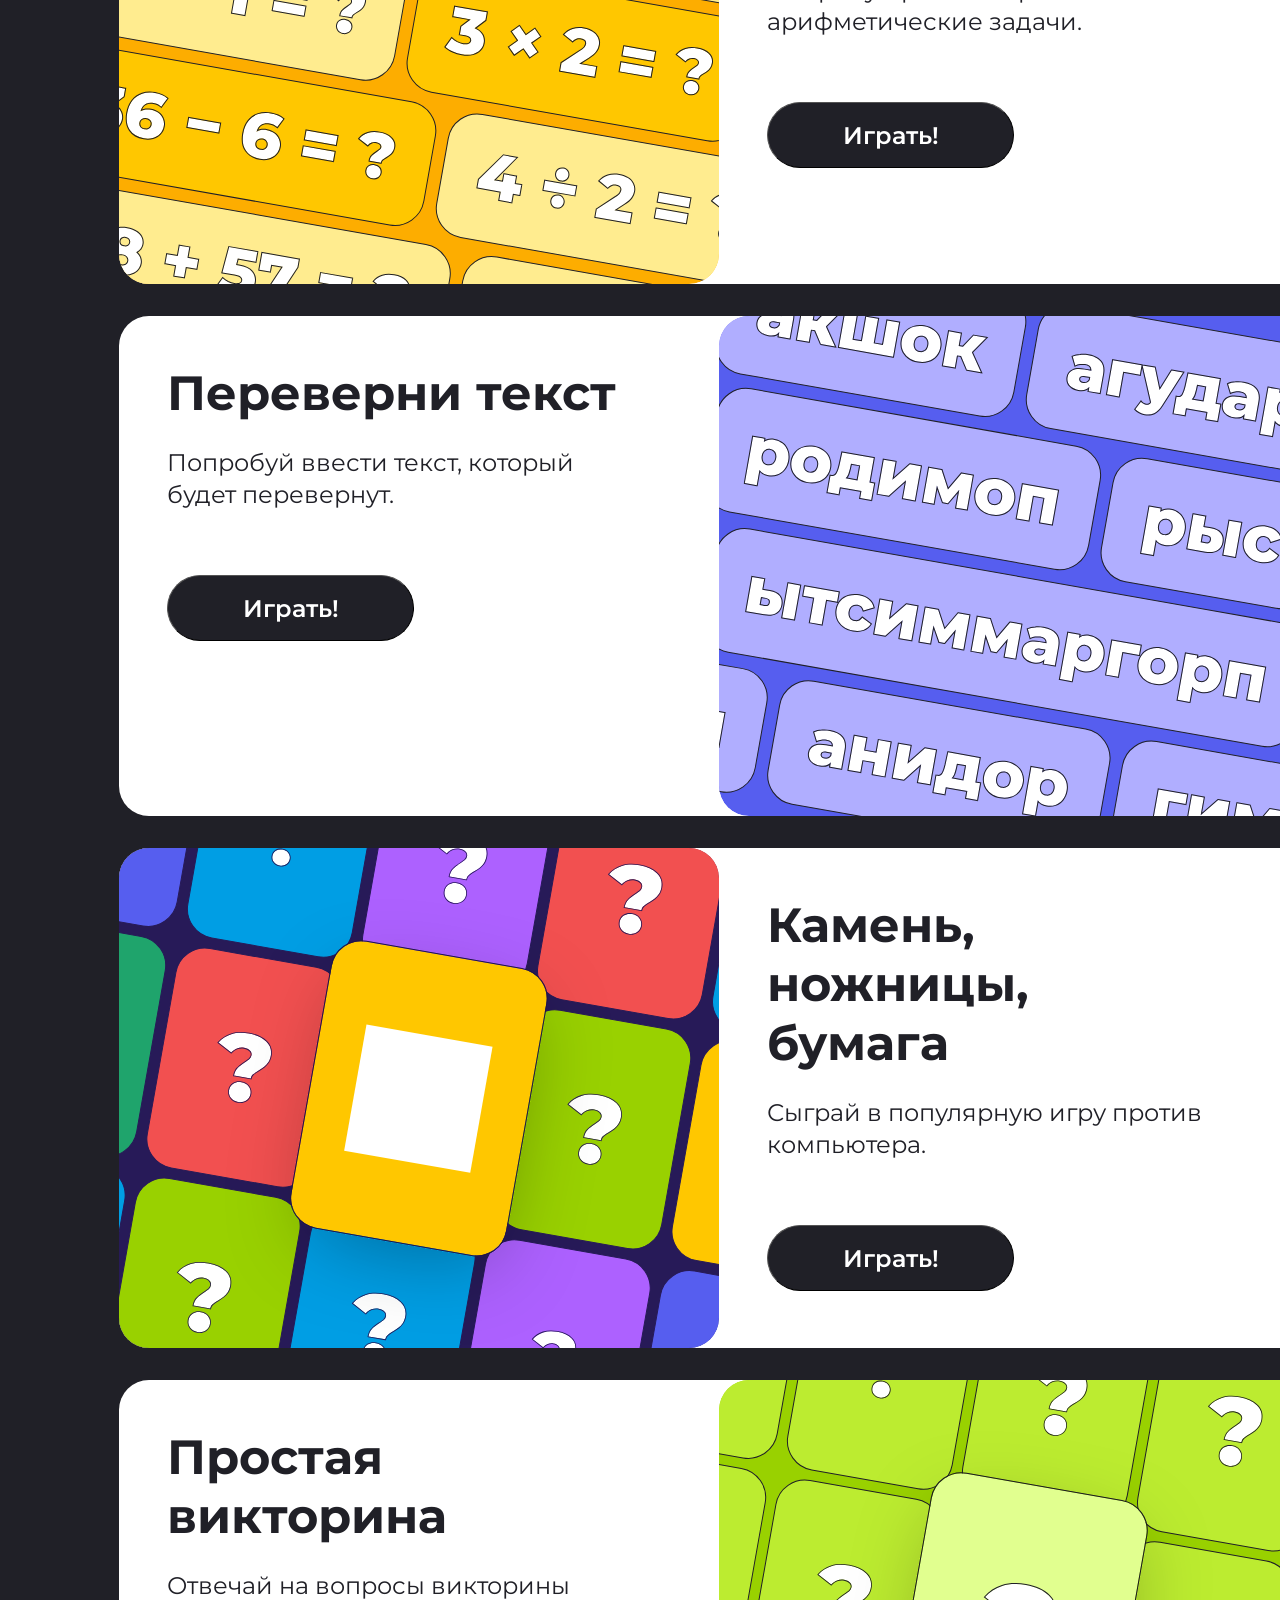
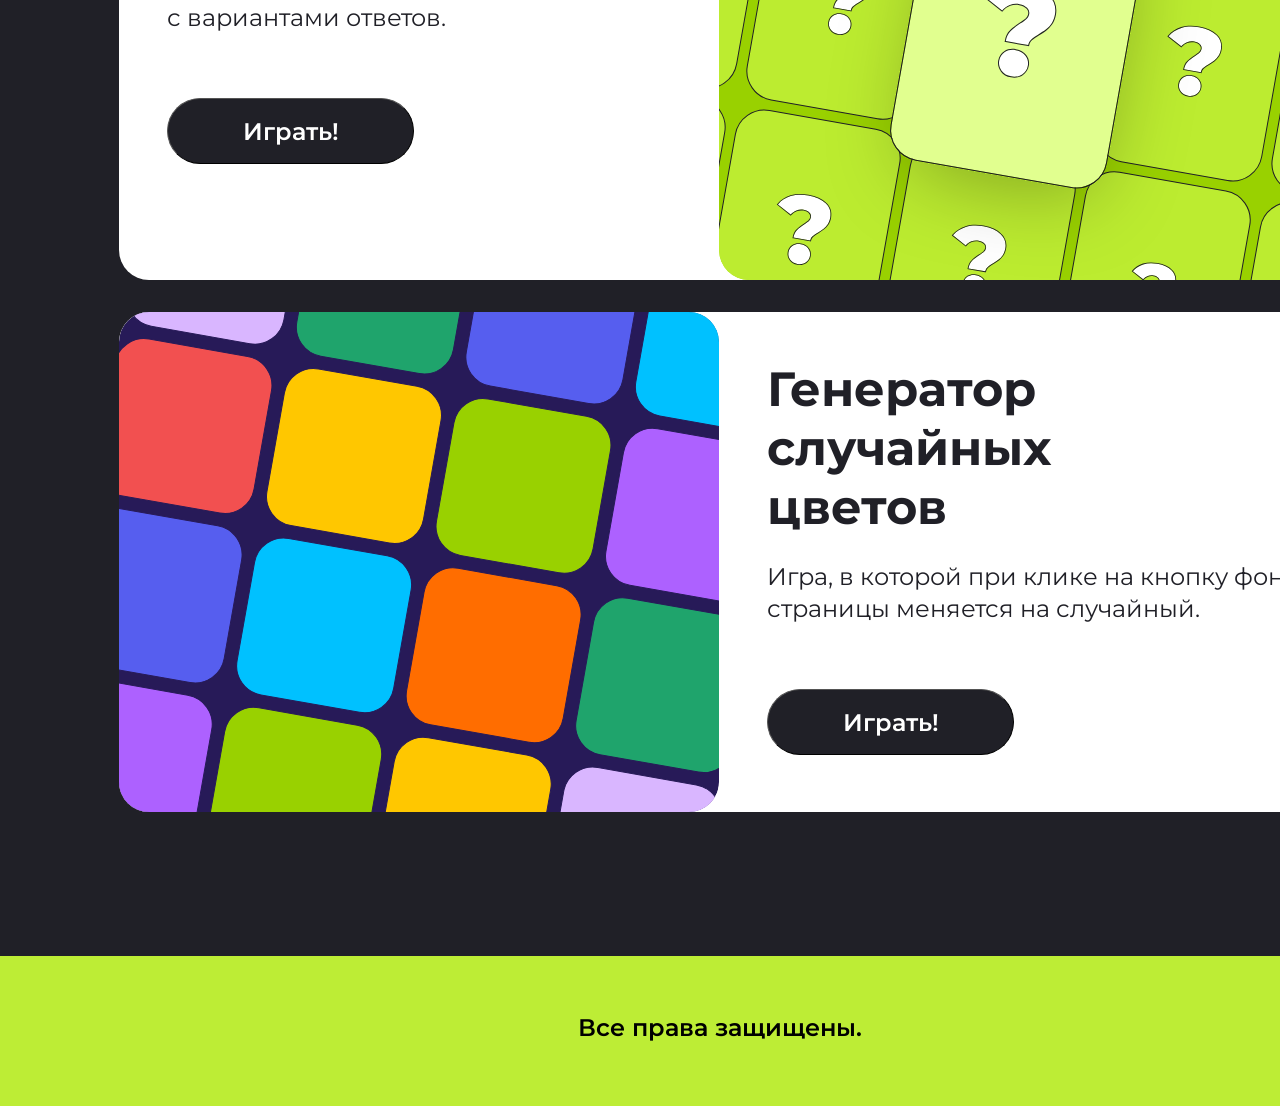
==== commit 6894c349: "Merge pull request #10 from 77N0b0dy77/HW9 Hw9" ====
--- a/index.html
+++ b/index.html
@@ -83,16 +83,6 @@
         <a href="#games" class="header__btn-link center">
             <button class="header__btn">Поехали!</button>
         </a>
-              <section class="scrol-bar center">
-        <div class="ani-strip">
-          <span class="ani-strip__text">ВИКТОРИНА</span>
-          <span class="ani-strip__text">УГАДАЙ ЧИСЛО</span>
-          <span class="ani-strip__text">ПЕРЕВЕРНИ ТЕКСТ</span>
-          <span class="ani-strip__text">ПРОСТАЯ АРИФМЕТИКА</span>
-          <span class="ani-strip__text">КАМЕНЬ, НОЖНИЦЫ, БУМАГА</span>
-          <span class="ani-strip__text">ГЕНЕРАТОР СЛУЧАЙНЫХ ЦВЕТОВ</span>
-        </div>
-      </section>
         <!-- <article class="header__footer">
             <p class="header__footer-text">Викторина</p>
             <svg width="36" height="36" viewBox="0 0 36 36" fill="none" xmlns="http://www.w3.org/2000/svg">
@@ -2529,6 +2519,7 @@
                 <a href="#games-5" class="mini__btn-link center">
                     <button class="mini__btn" onclick="startGame5()">Играть!</button>
                     <script src="./scriptGame.js"></script>
+
                 </a>
             </div>
         </section>
@@ -2619,9 +2610,8 @@
             <div class="mini__carts-text" id="game6">
                 <h2 class="mini__name">Генератор <br>случайных <br>цветов</h2>
                 <p class="mini__description">Игра, в которой при клике на кнопку фон страницы меняется на случайный.</p>
-                <a href="#" class="mini__btn-link center">
-                    <button class="mini__btn" id onclick="changeRandomColor()">Играть!</button>
-                    <script src="./scriptGame.js" defer></script>
+                <a href="#games-6" class="mini__btn-link center">
+                    <button class="mini__btn">Играть!</button>
                 </a>
             </div>
         </section>
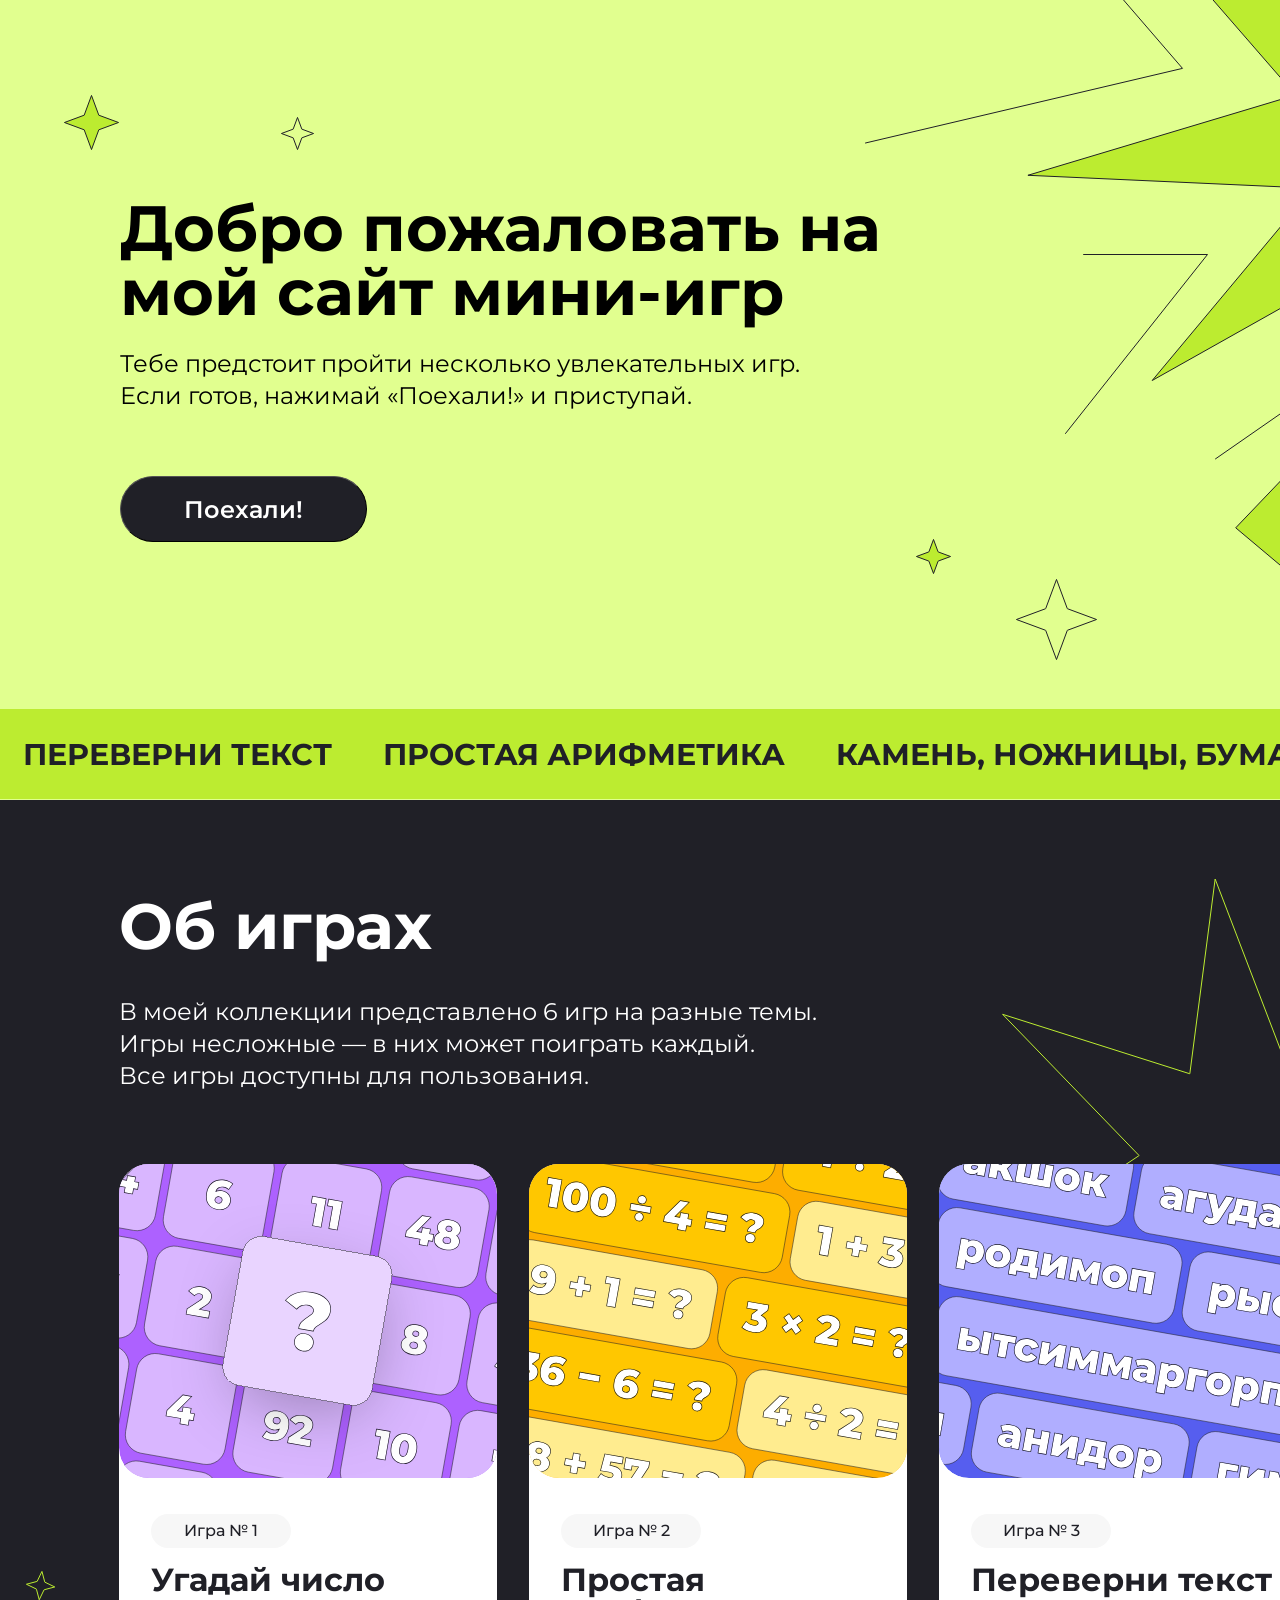
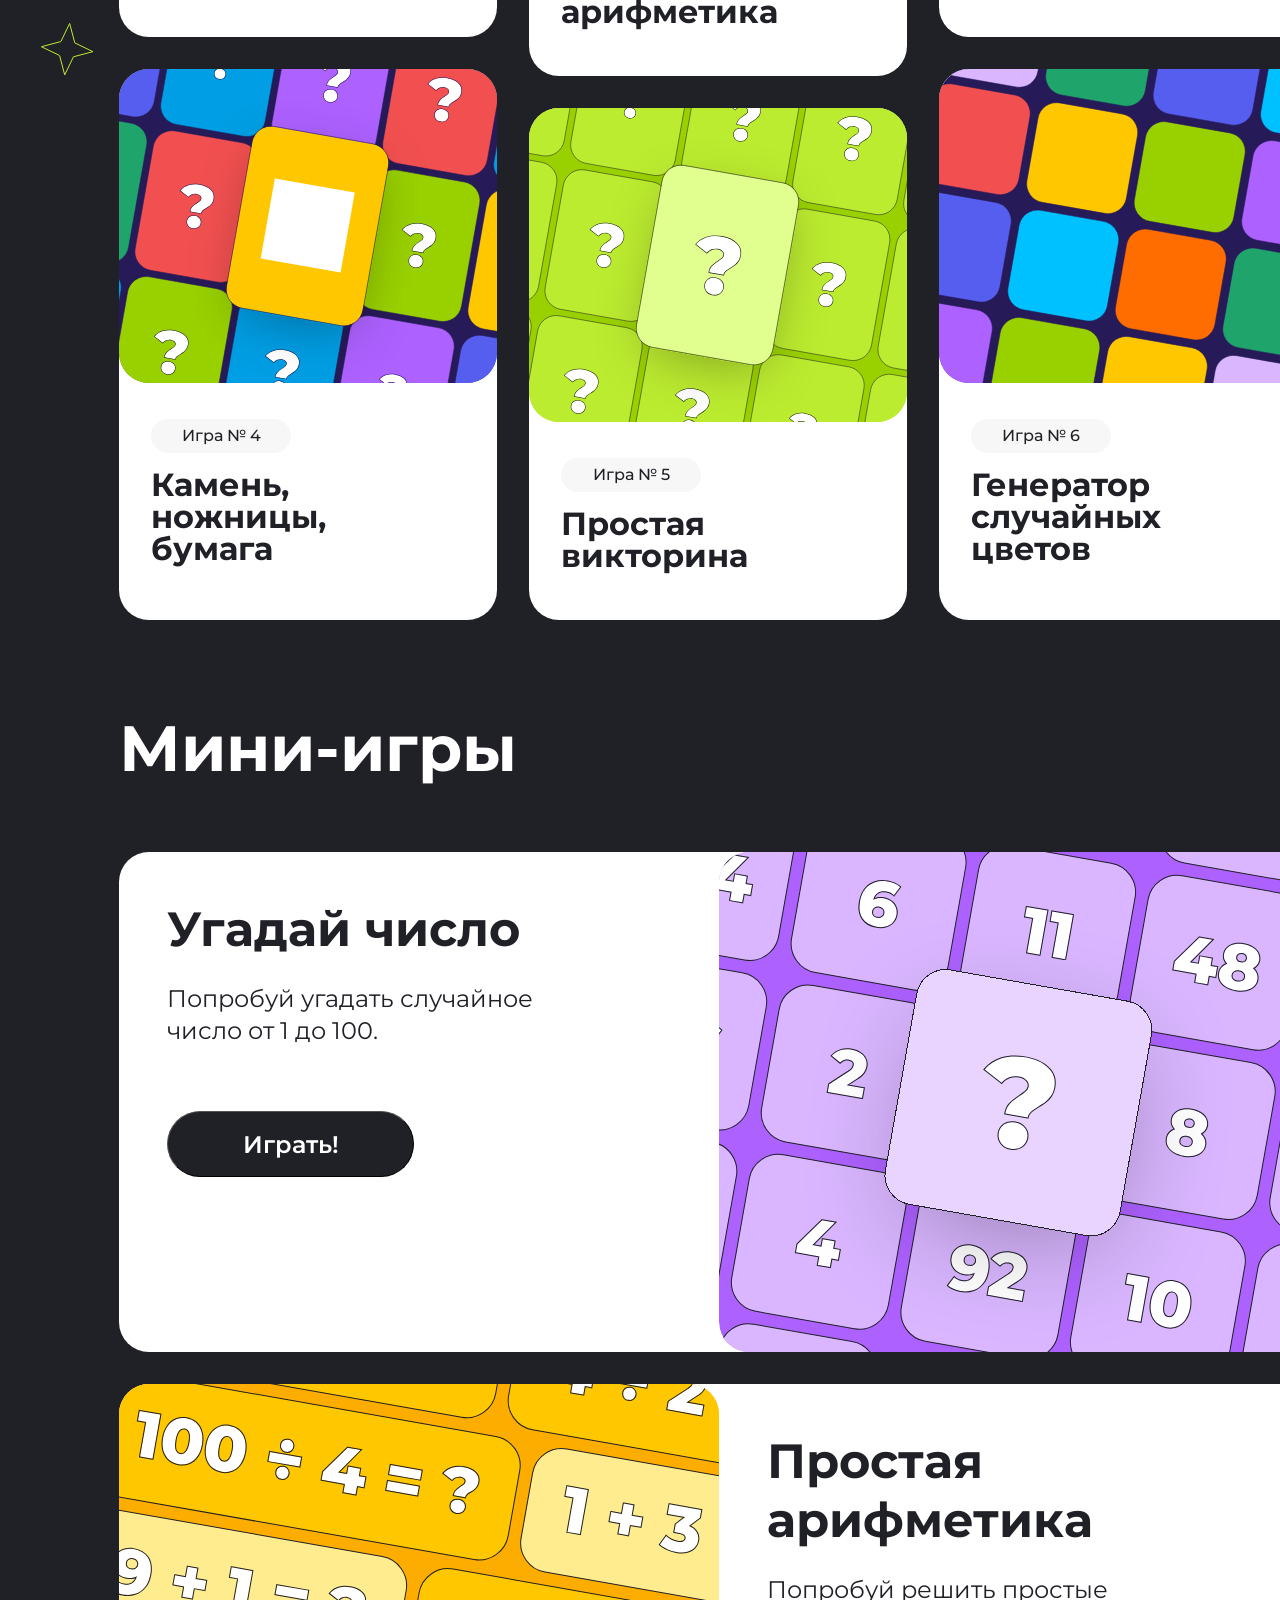
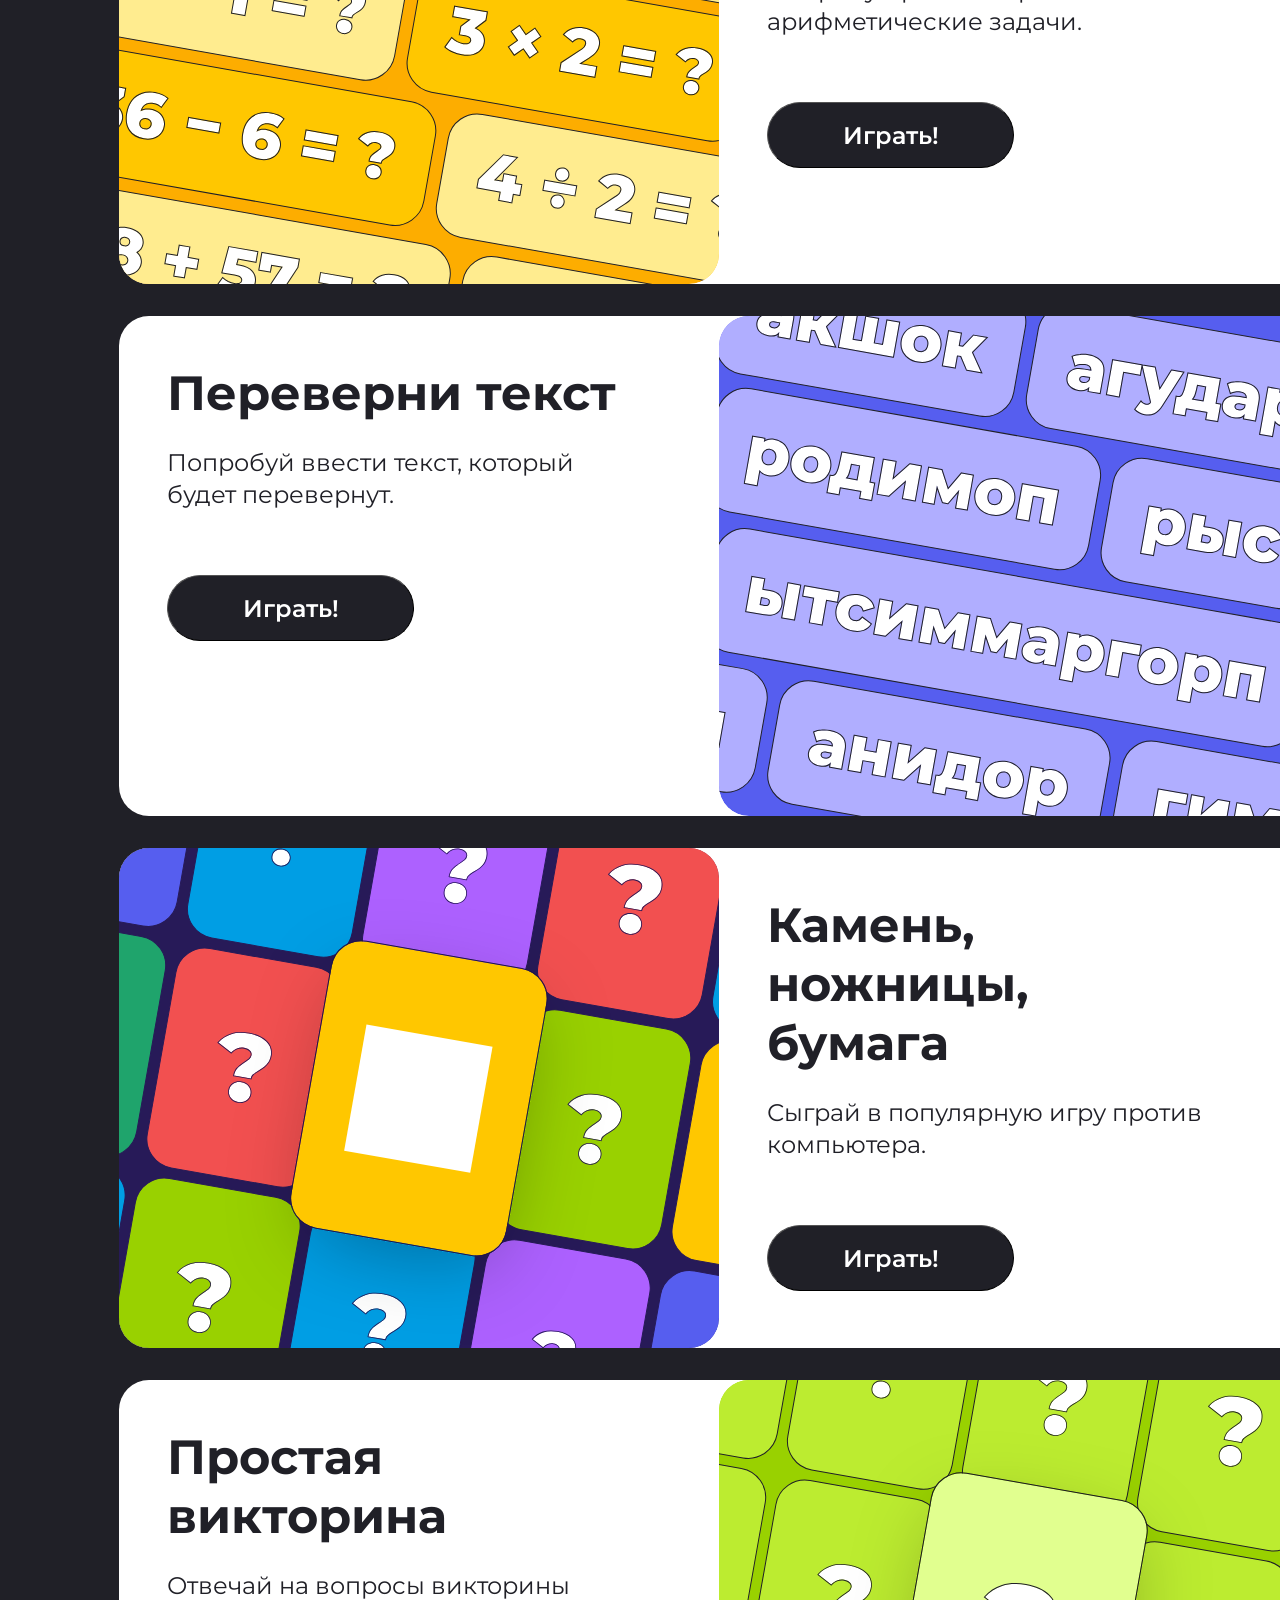
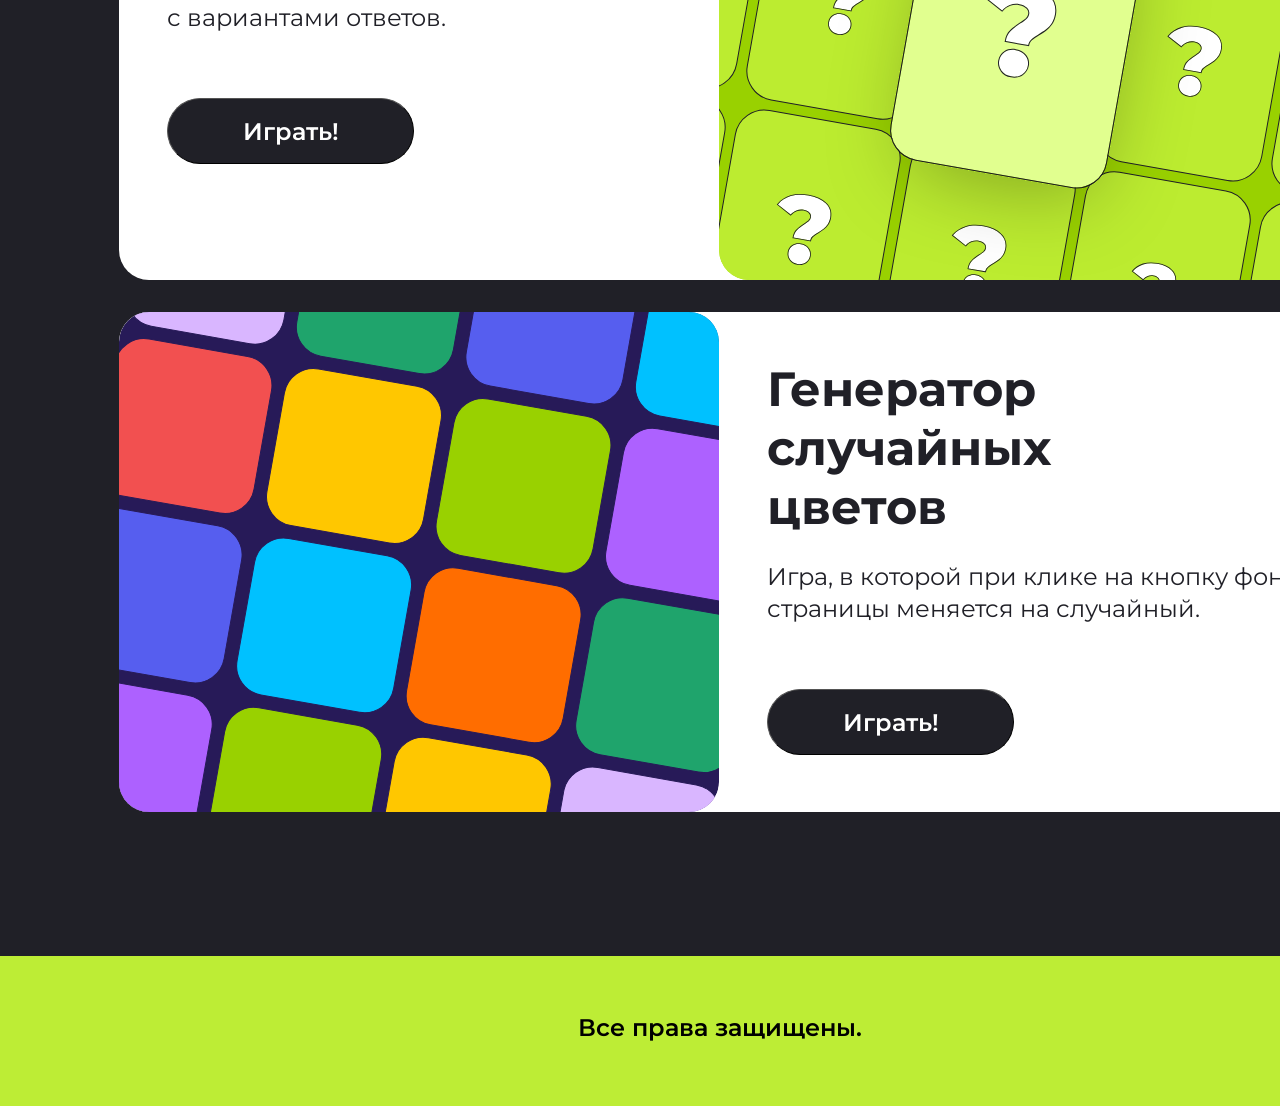
==== commit 73cf0b71: "Merge pull request #11 from 77N0b0dy77/CourseWork Первая сдача курсовой" ====
--- a/index.html
+++ b/index.html
@@ -83,6 +83,16 @@
         <a href="#games" class="header__btn-link center">
             <button class="header__btn">Поехали!</button>
         </a>
+              <section class="scrol-bar center">
+        <div class="ani-strip">
+          <span class="ani-strip__text">ВИКТОРИНА</span>
+          <span class="ani-strip__text">УГАДАЙ ЧИСЛО</span>
+          <span class="ani-strip__text">ПЕРЕВЕРНИ ТЕКСТ</span>
+          <span class="ani-strip__text">ПРОСТАЯ АРИФМЕТИКА</span>
+          <span class="ani-strip__text">КАМЕНЬ, НОЖНИЦЫ, БУМАГА</span>
+          <span class="ani-strip__text">ГЕНЕРАТОР СЛУЧАЙНЫХ ЦВЕТОВ</span>
+        </div>
+      </section>
         <!-- <article class="header__footer">
             <p class="header__footer-text">Викторина</p>
             <svg width="36" height="36" viewBox="0 0 36 36" fill="none" xmlns="http://www.w3.org/2000/svg">
@@ -2519,7 +2529,6 @@
                 <a href="#games-5" class="mini__btn-link center">
                     <button class="mini__btn" onclick="startGame5()">Играть!</button>
                     <script src="./scriptGame.js"></script>
-
                 </a>
             </div>
         </section>
@@ -2610,8 +2619,9 @@
             <div class="mini__carts-text" id="game6">
                 <h2 class="mini__name">Генератор <br>случайных <br>цветов</h2>
                 <p class="mini__description">Игра, в которой при клике на кнопку фон страницы меняется на случайный.</p>
-                <a href="#games-6" class="mini__btn-link center">
-                    <button class="mini__btn">Играть!</button>
+                <a href="#" class="mini__btn-link center">
+                    <button class="mini__btn" id onclick="changeRandomColor()">Играть!</button>
+                    <script src="./scriptGame.js" defer></script>
                 </a>
             </div>
         </section>
